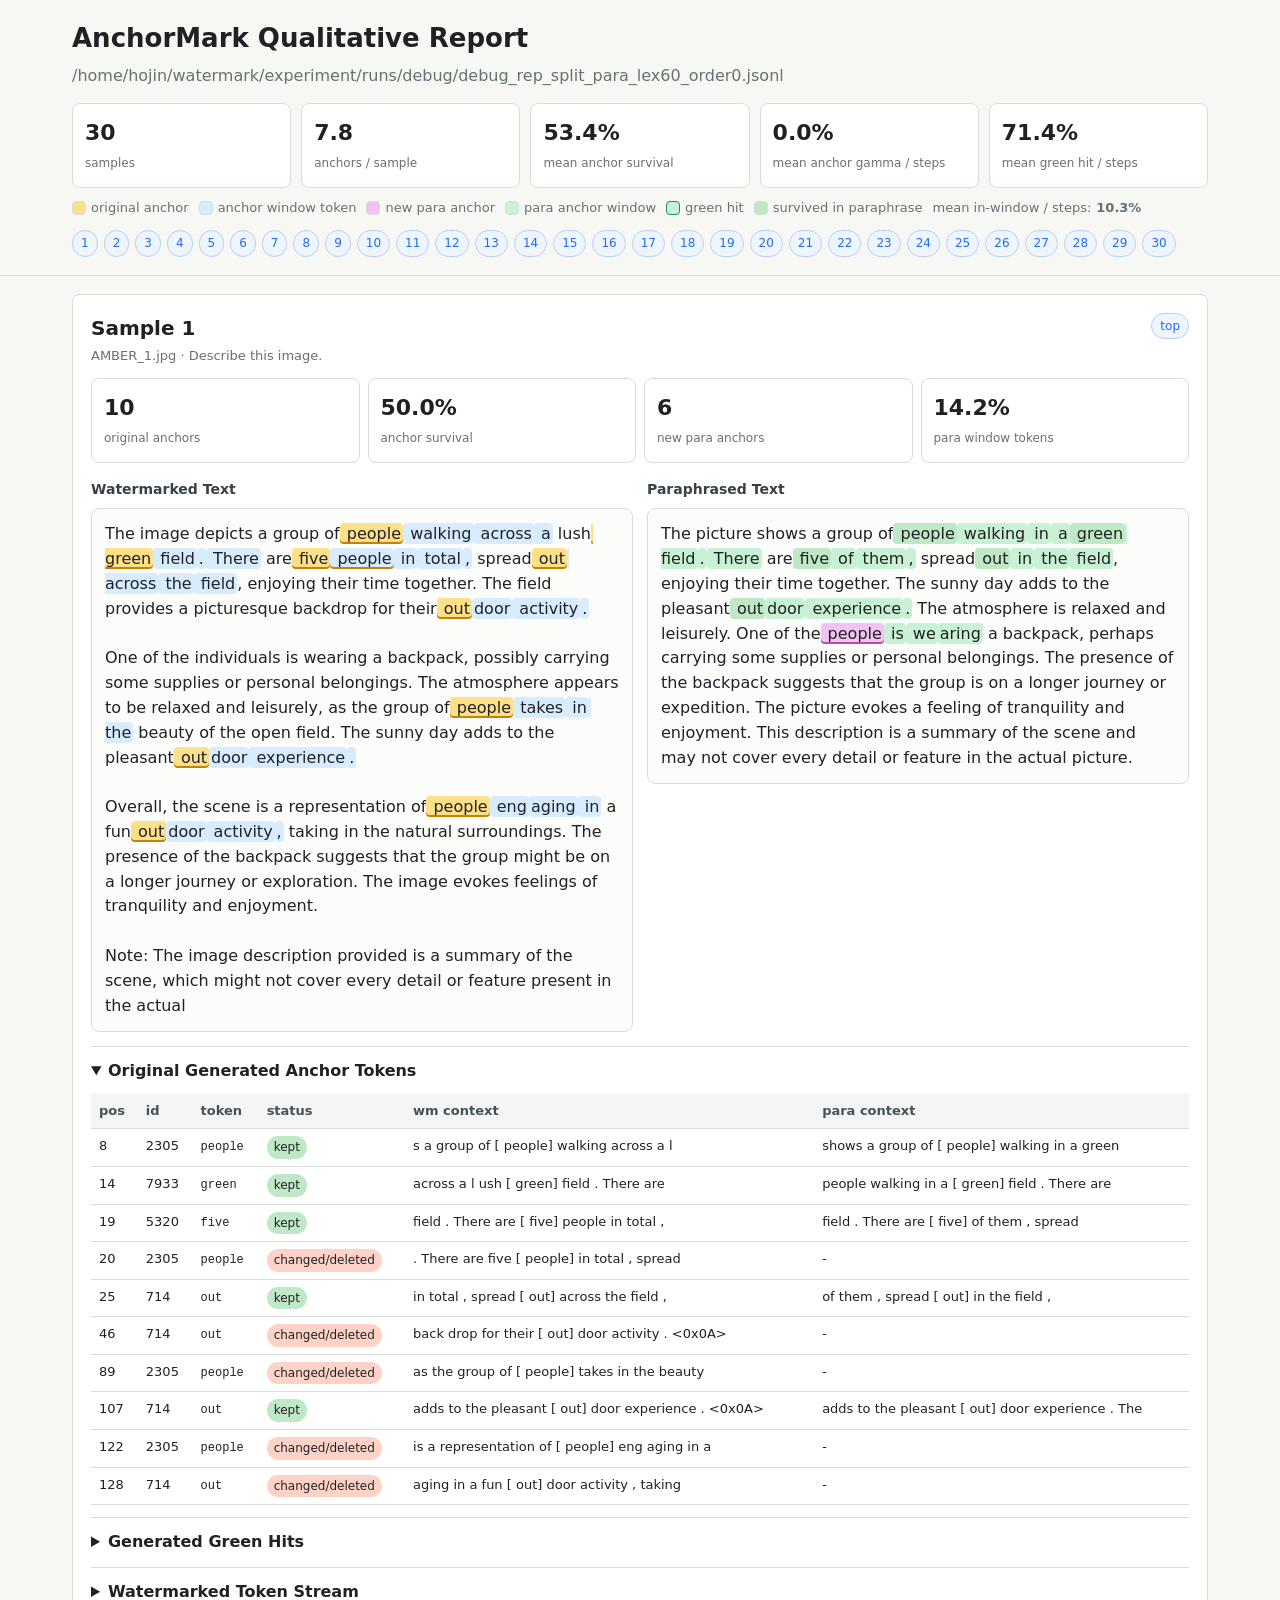
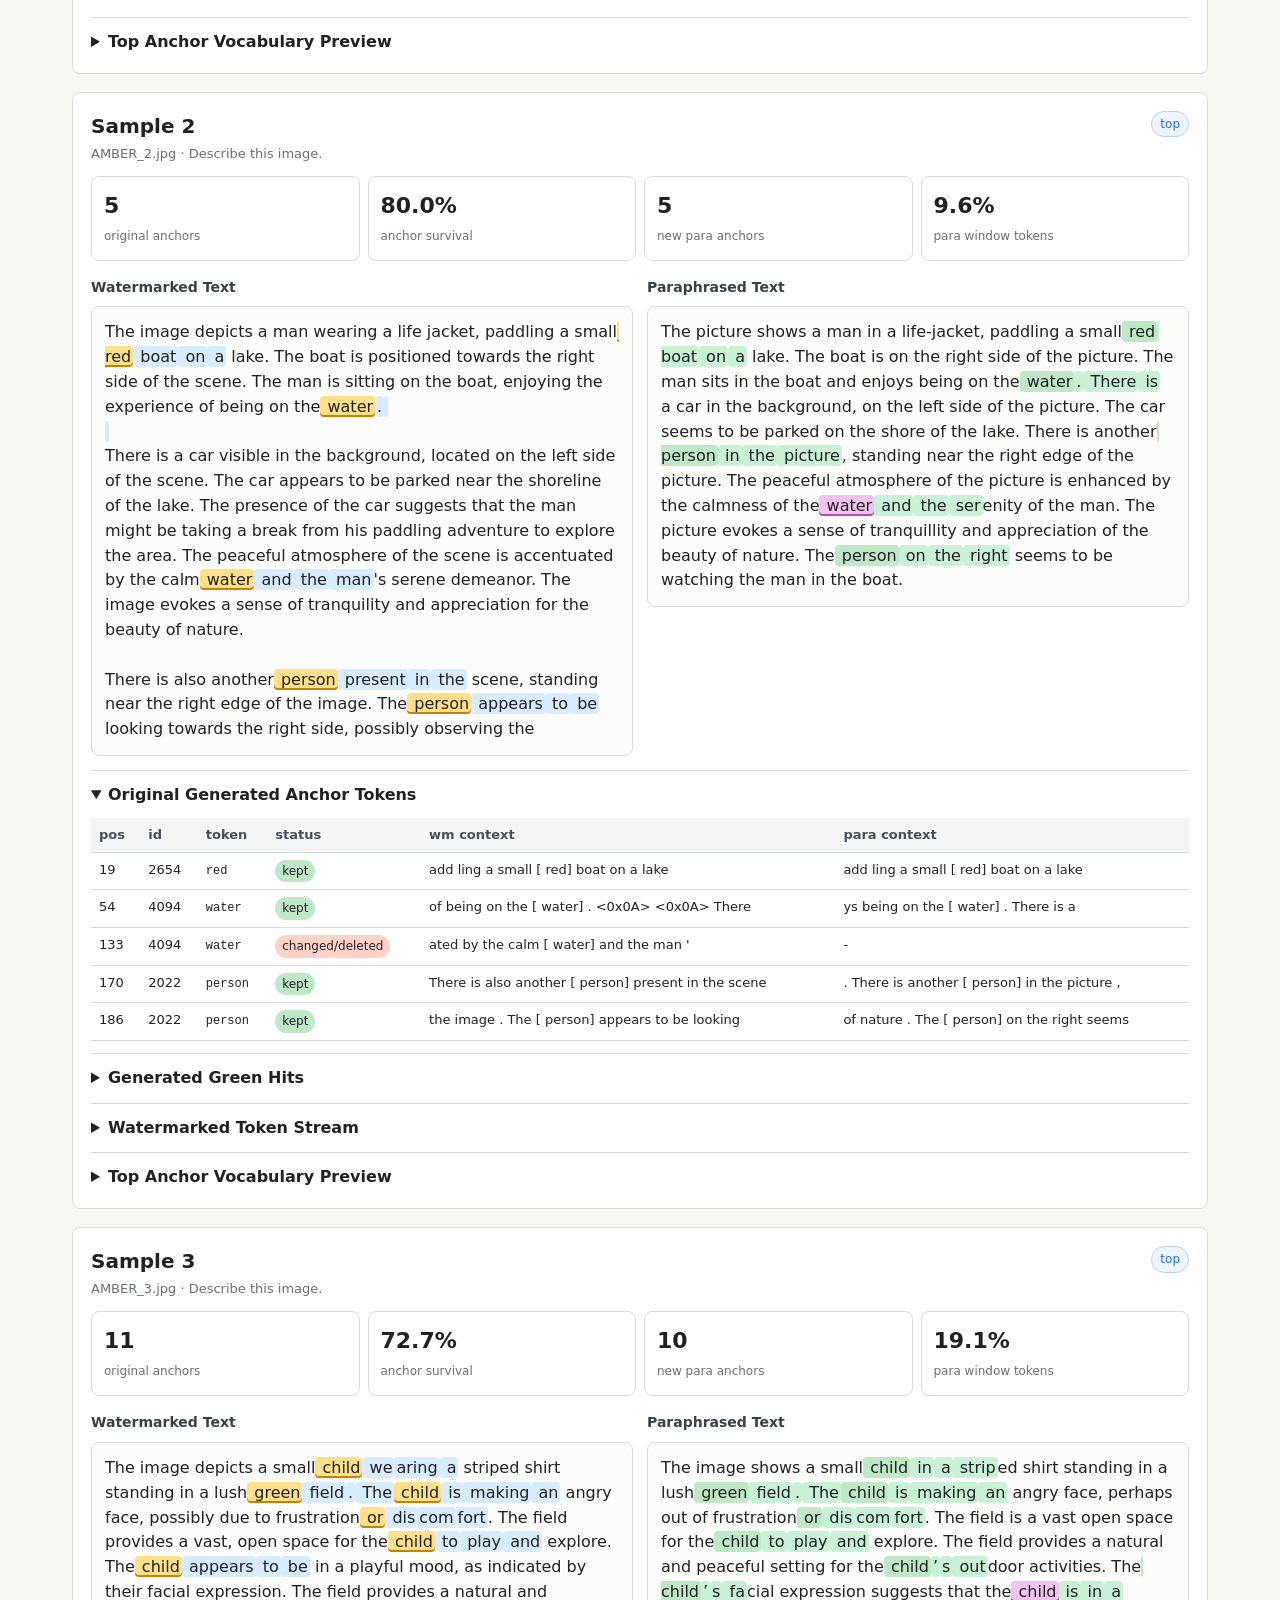
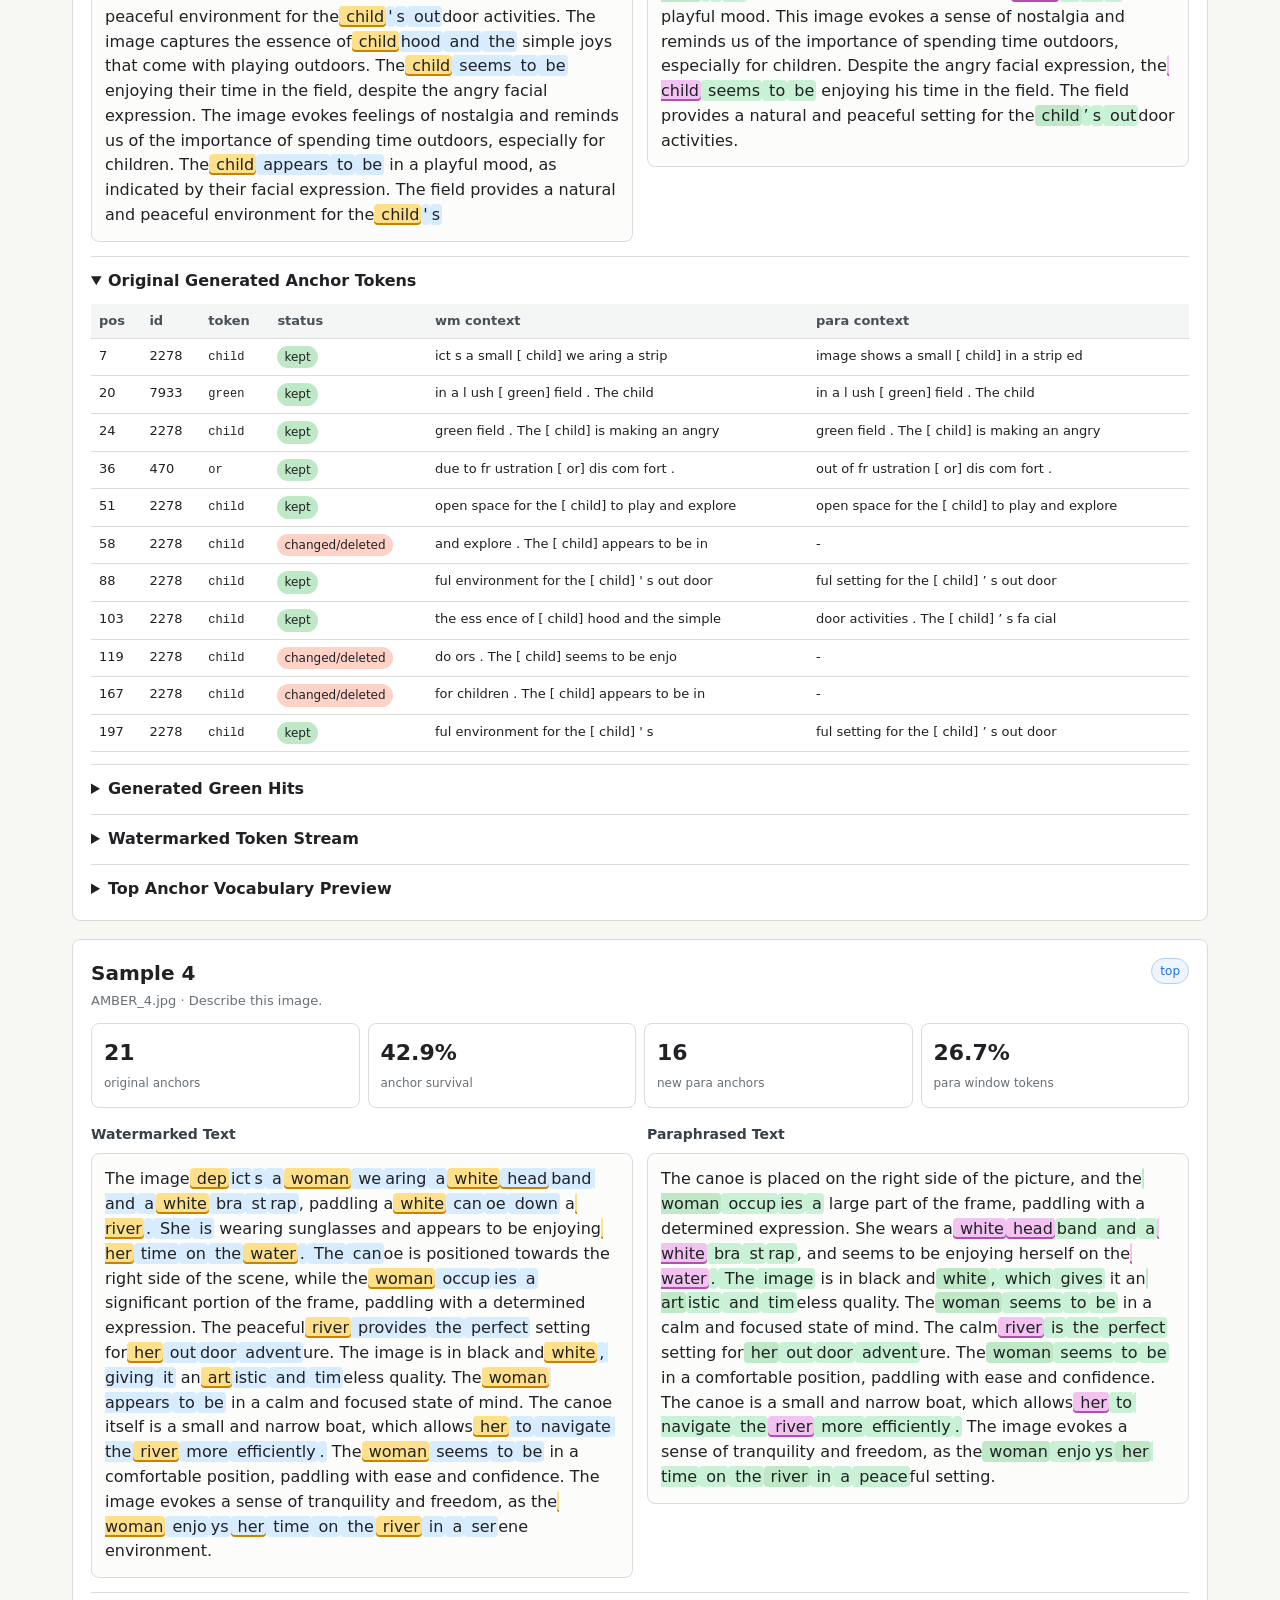
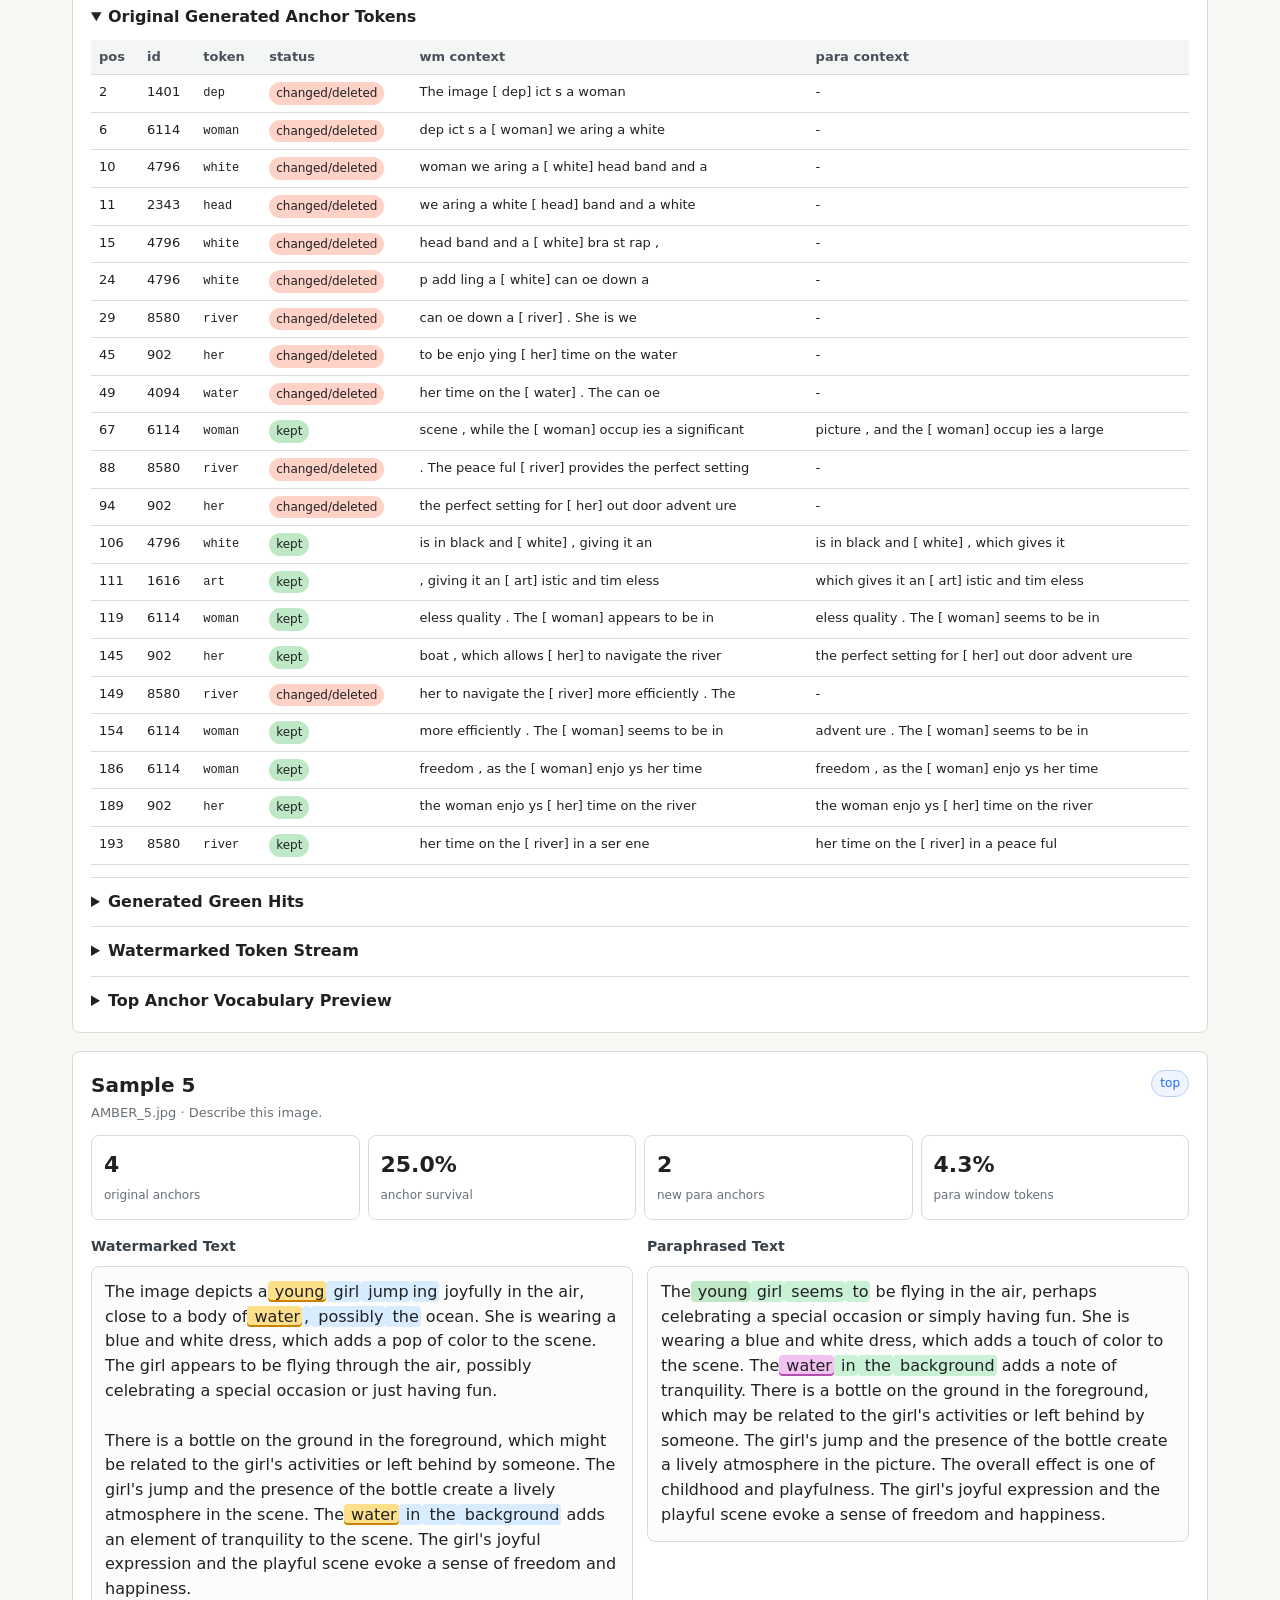
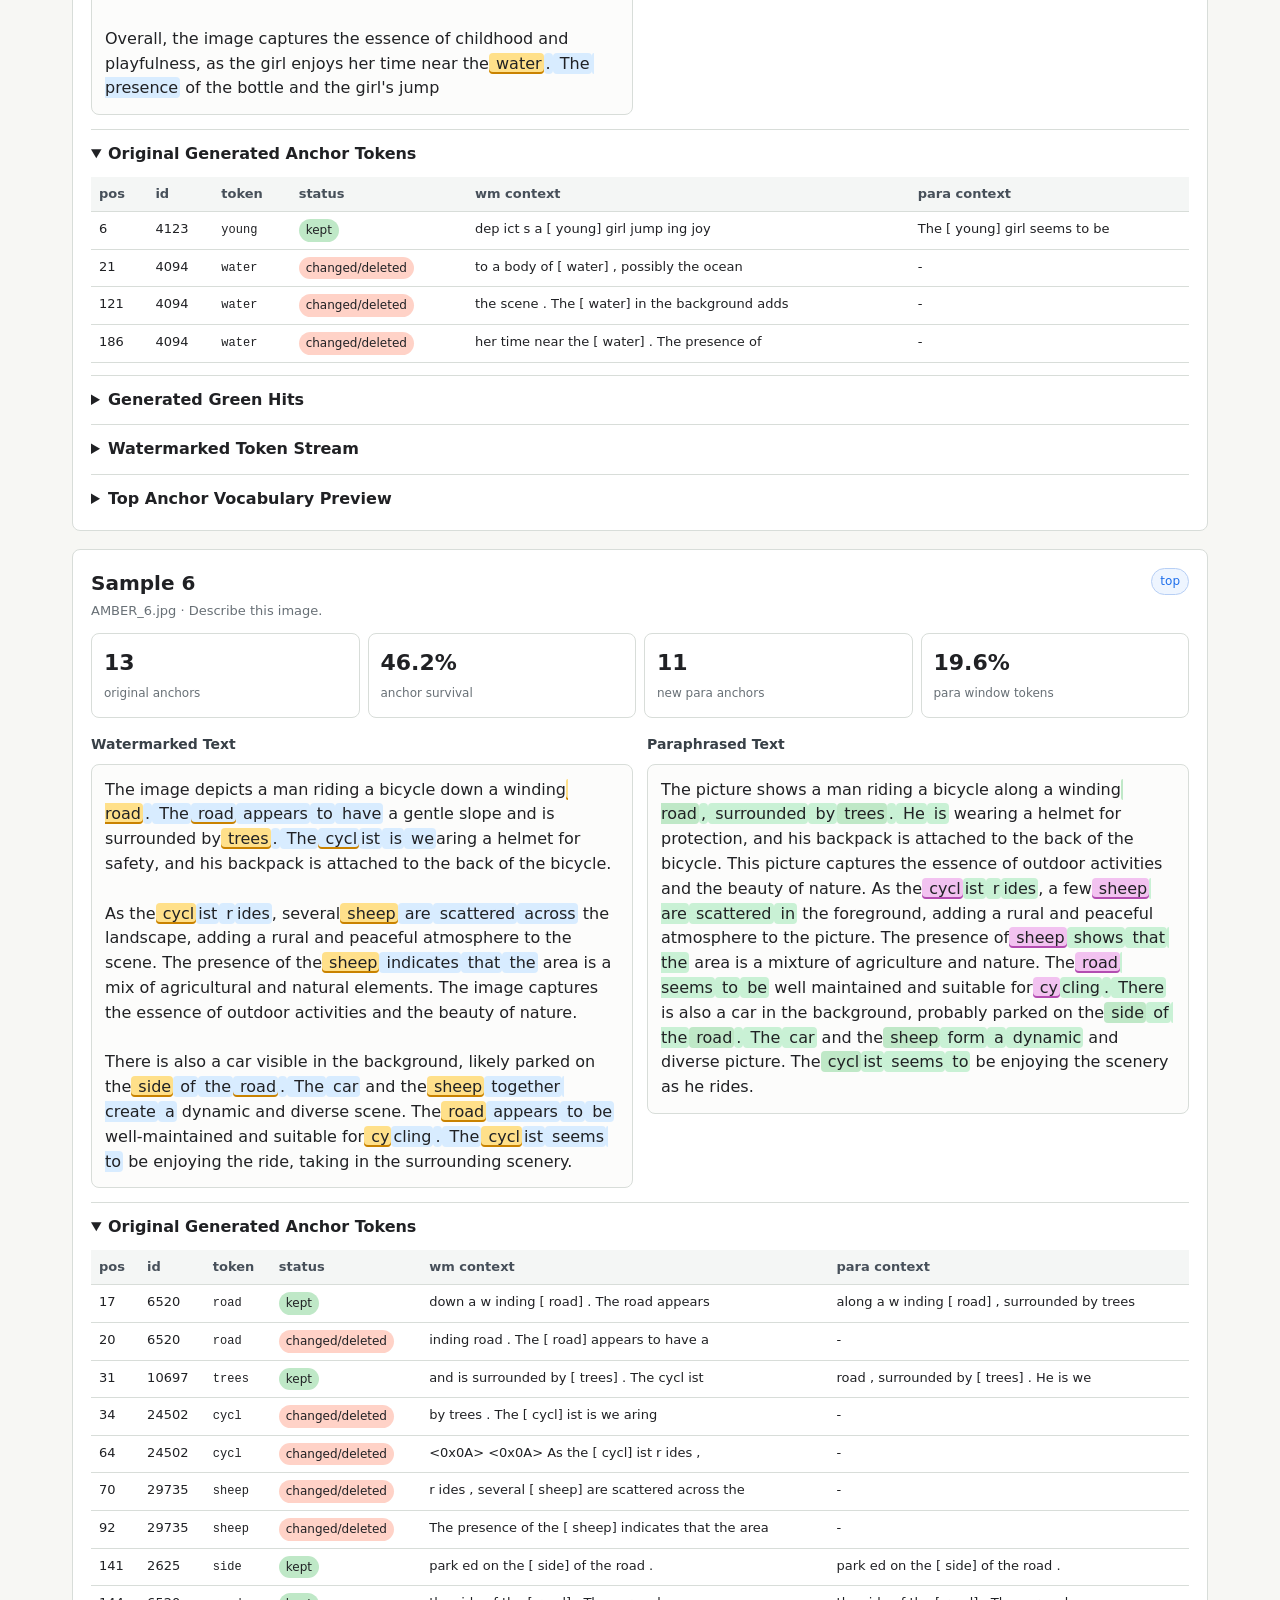
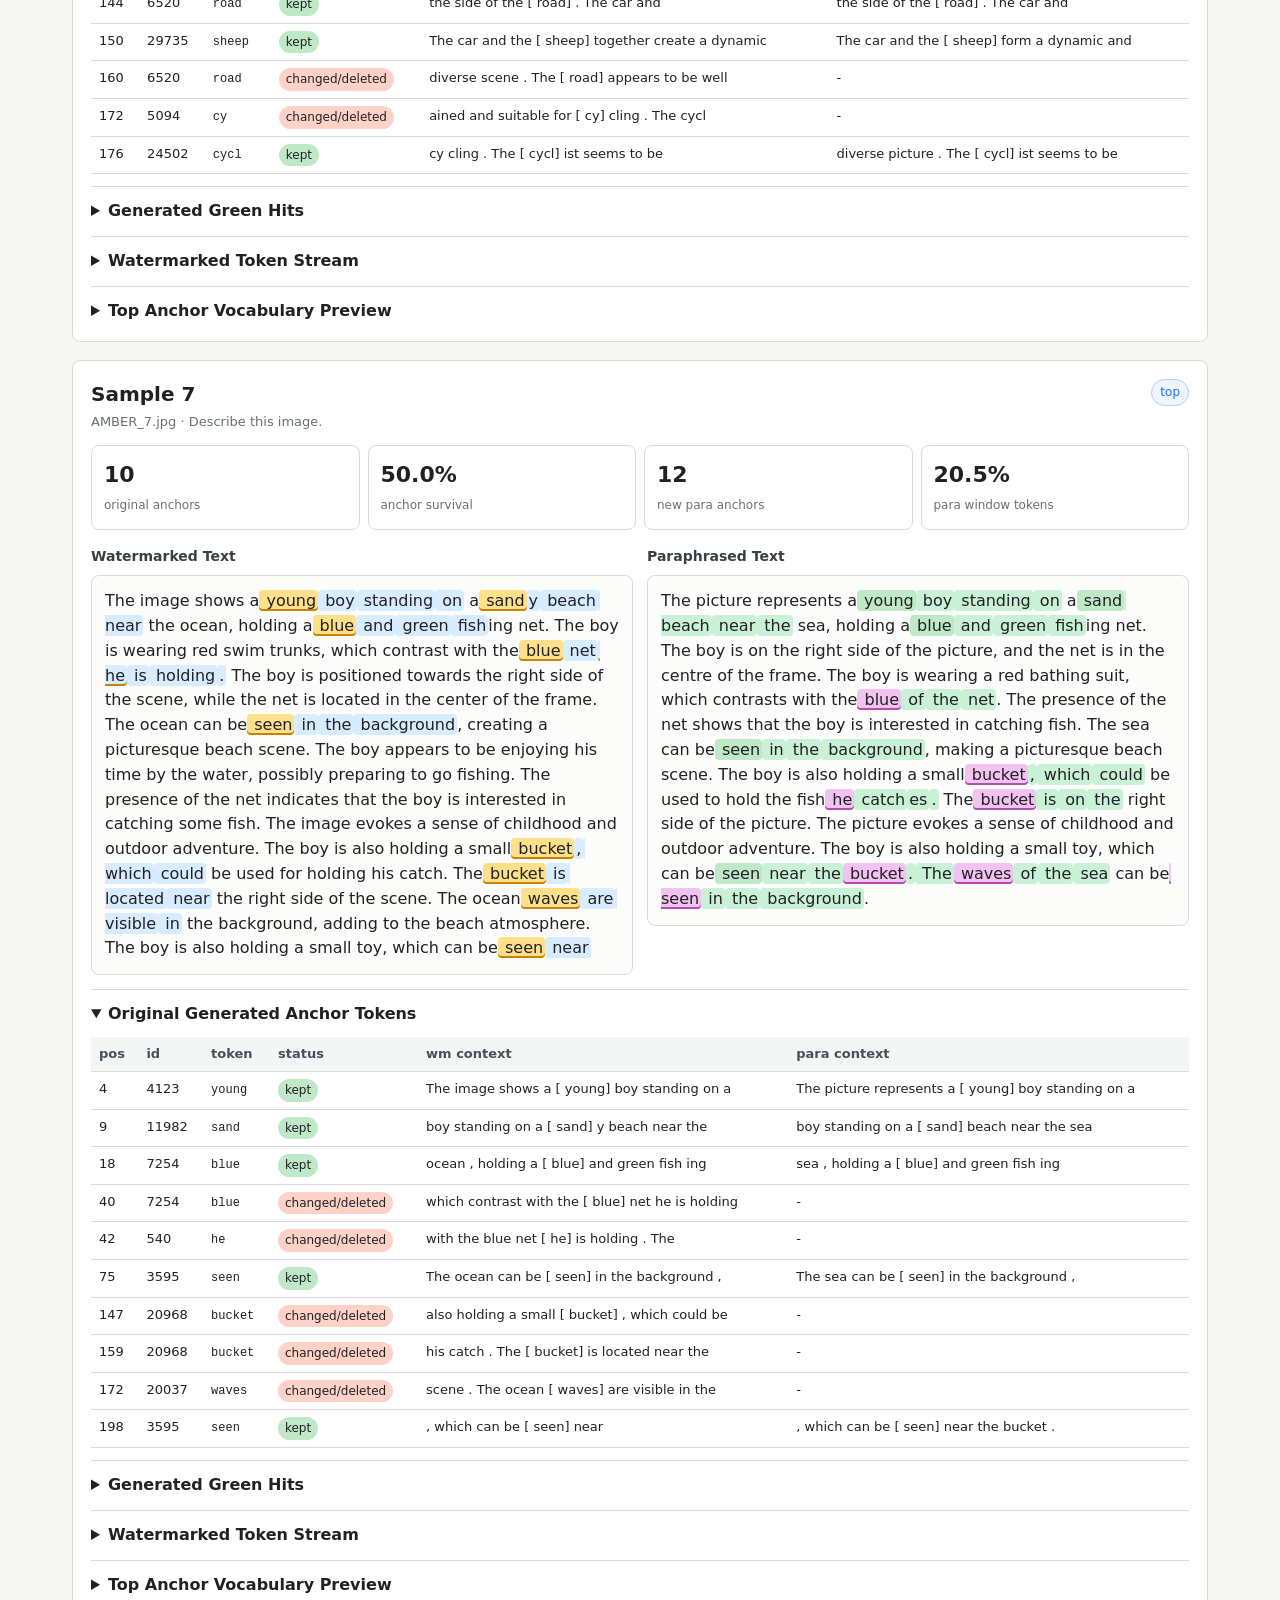
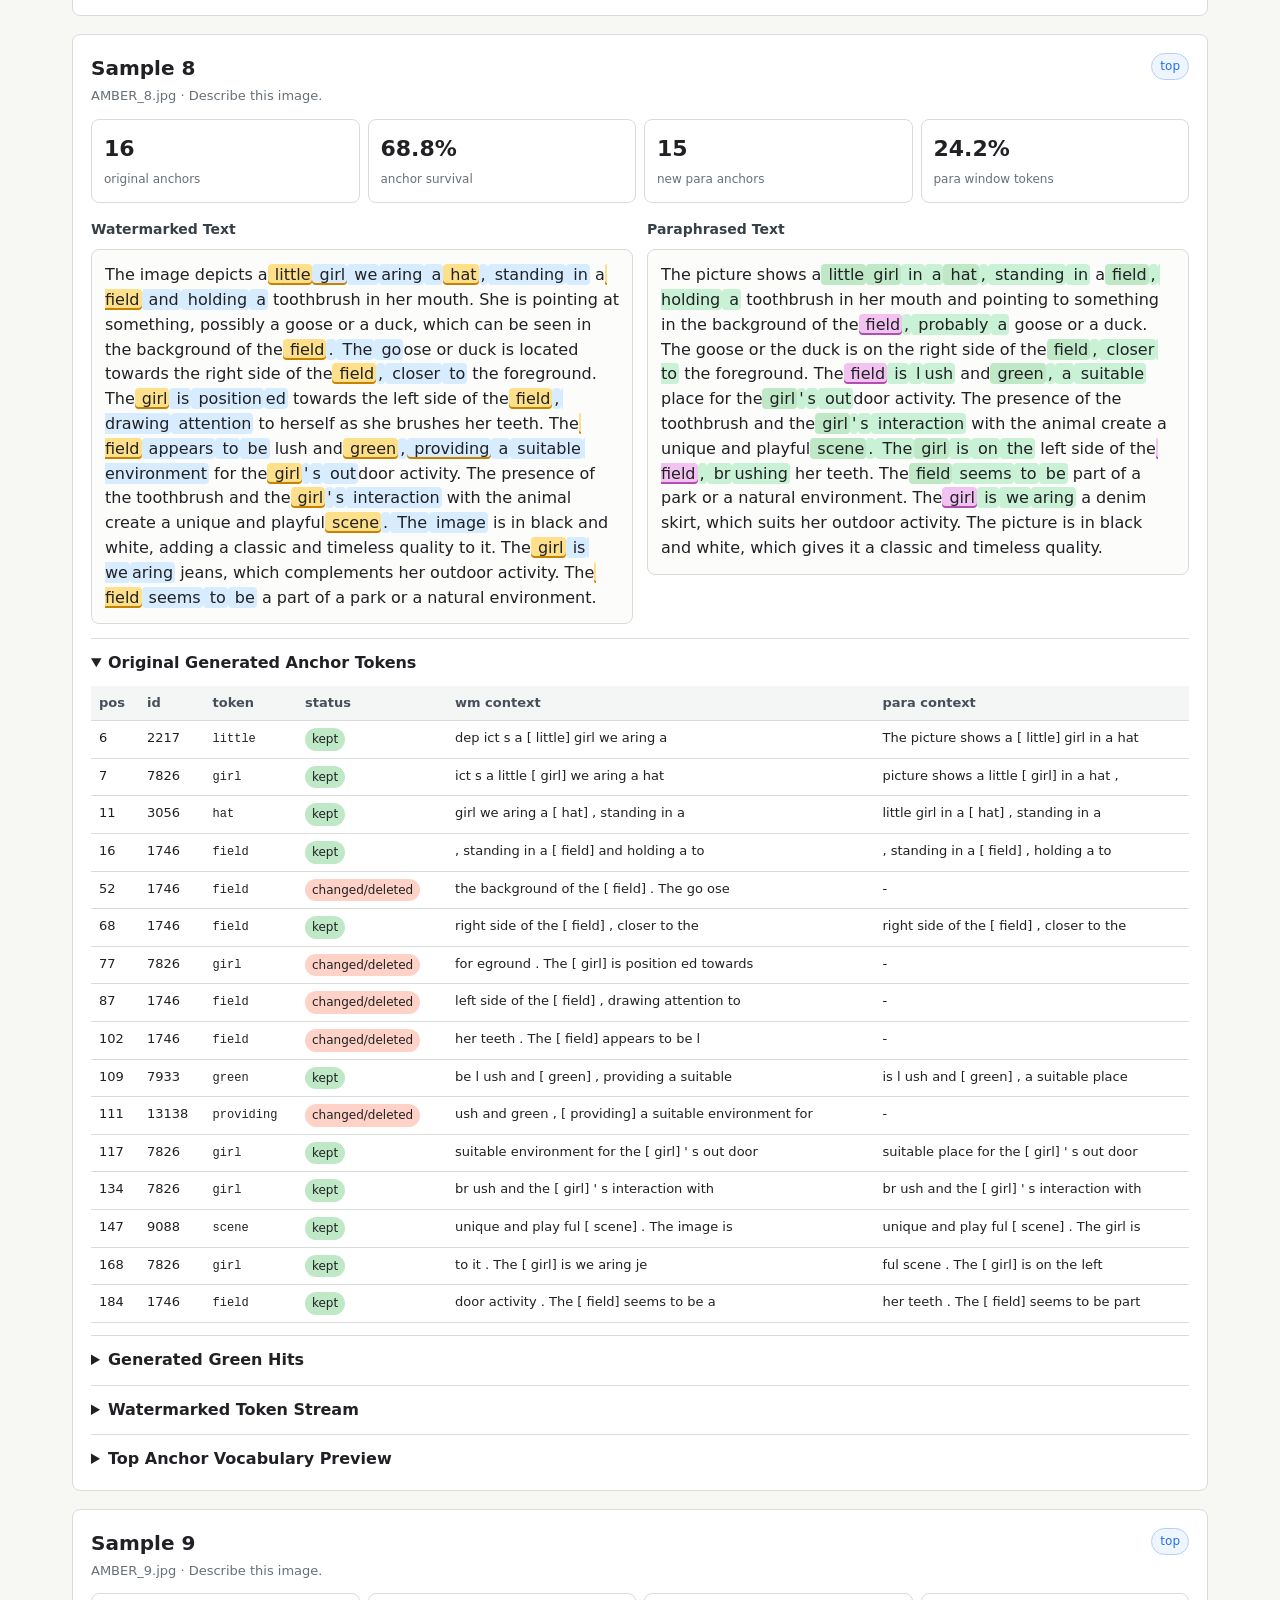
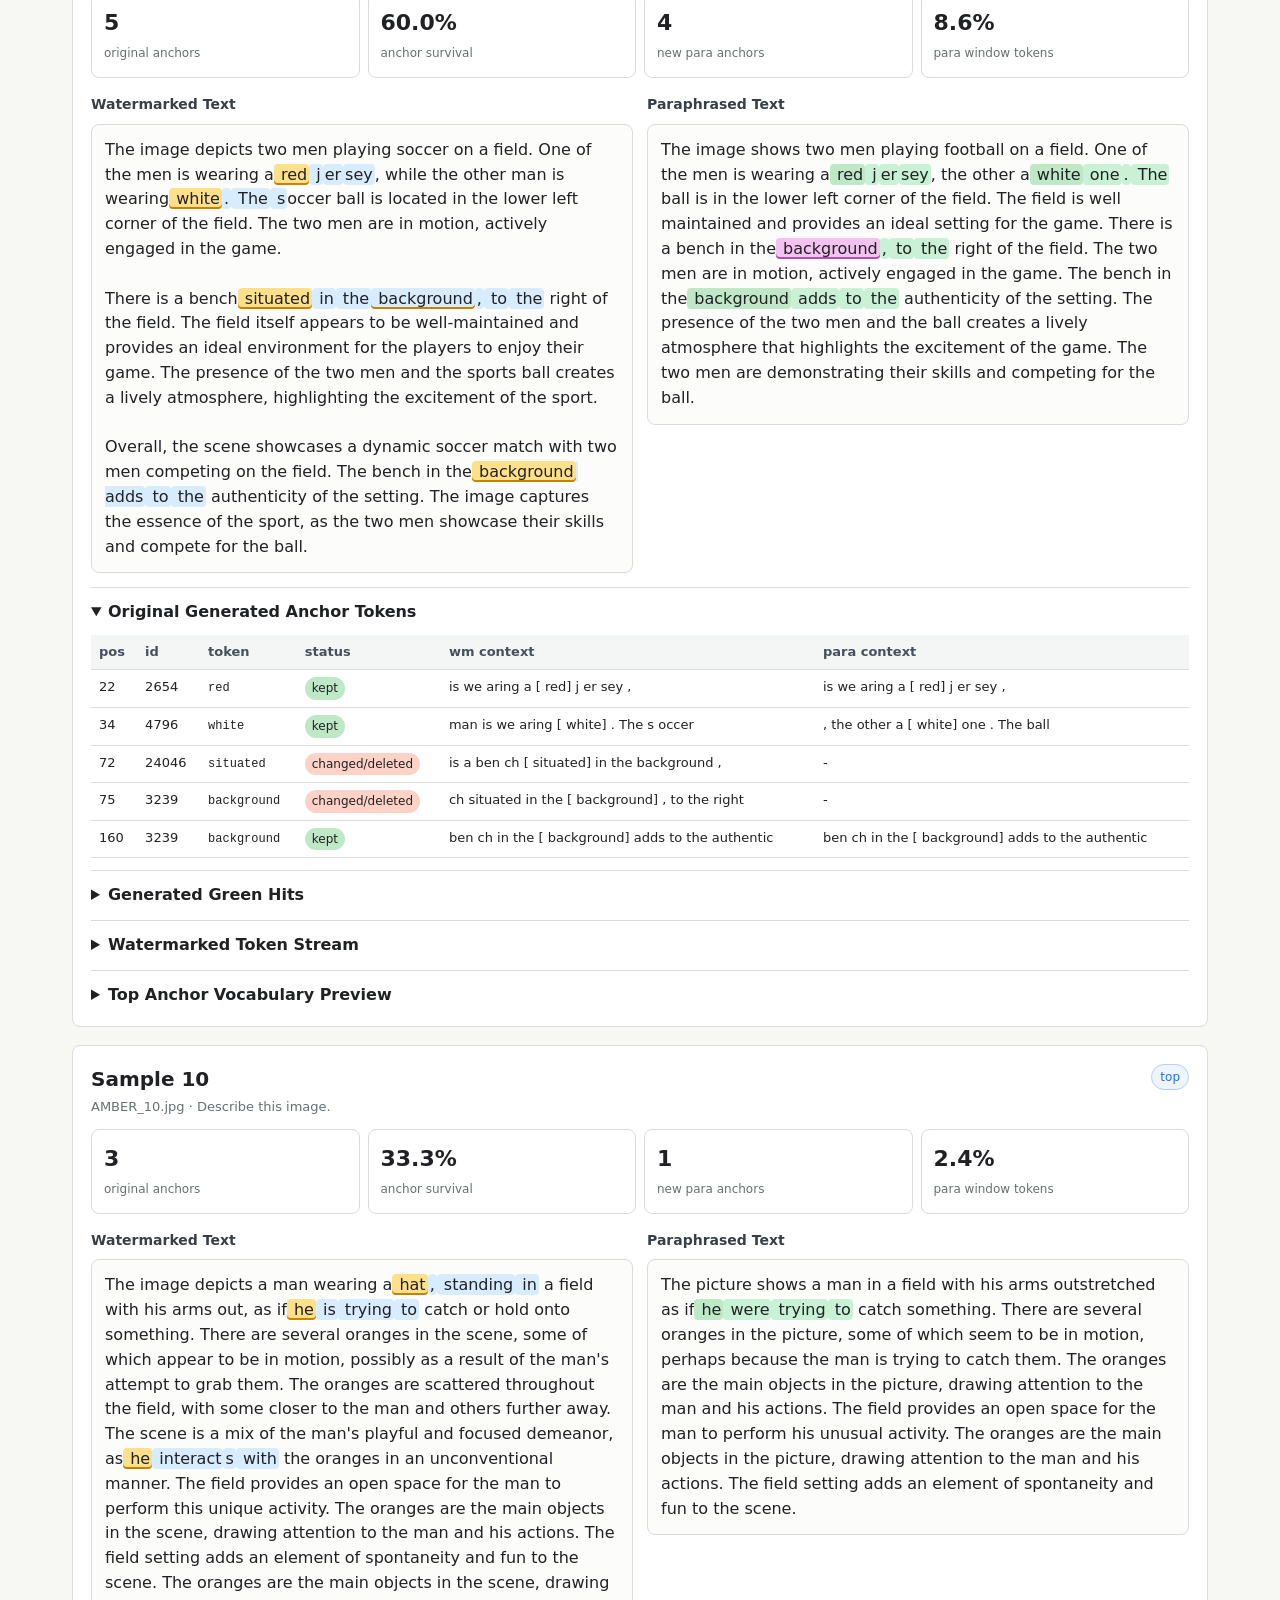
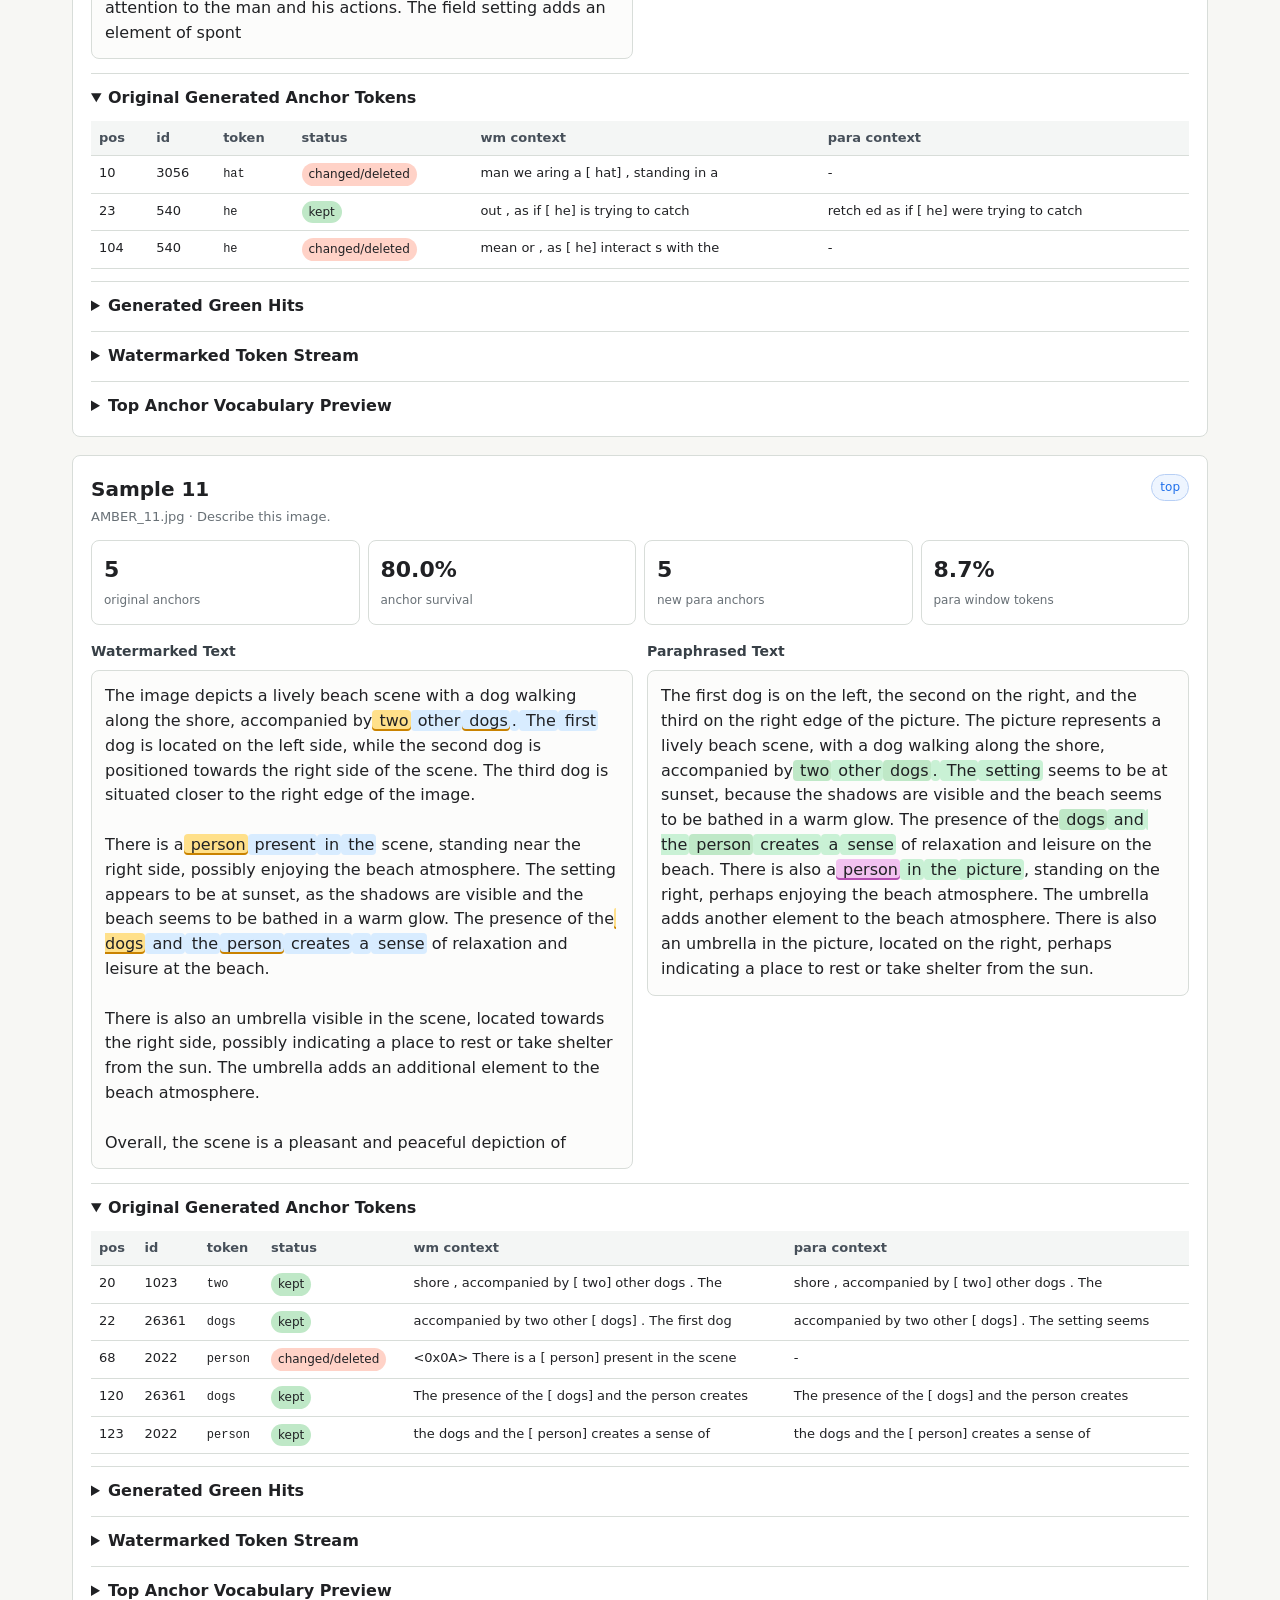
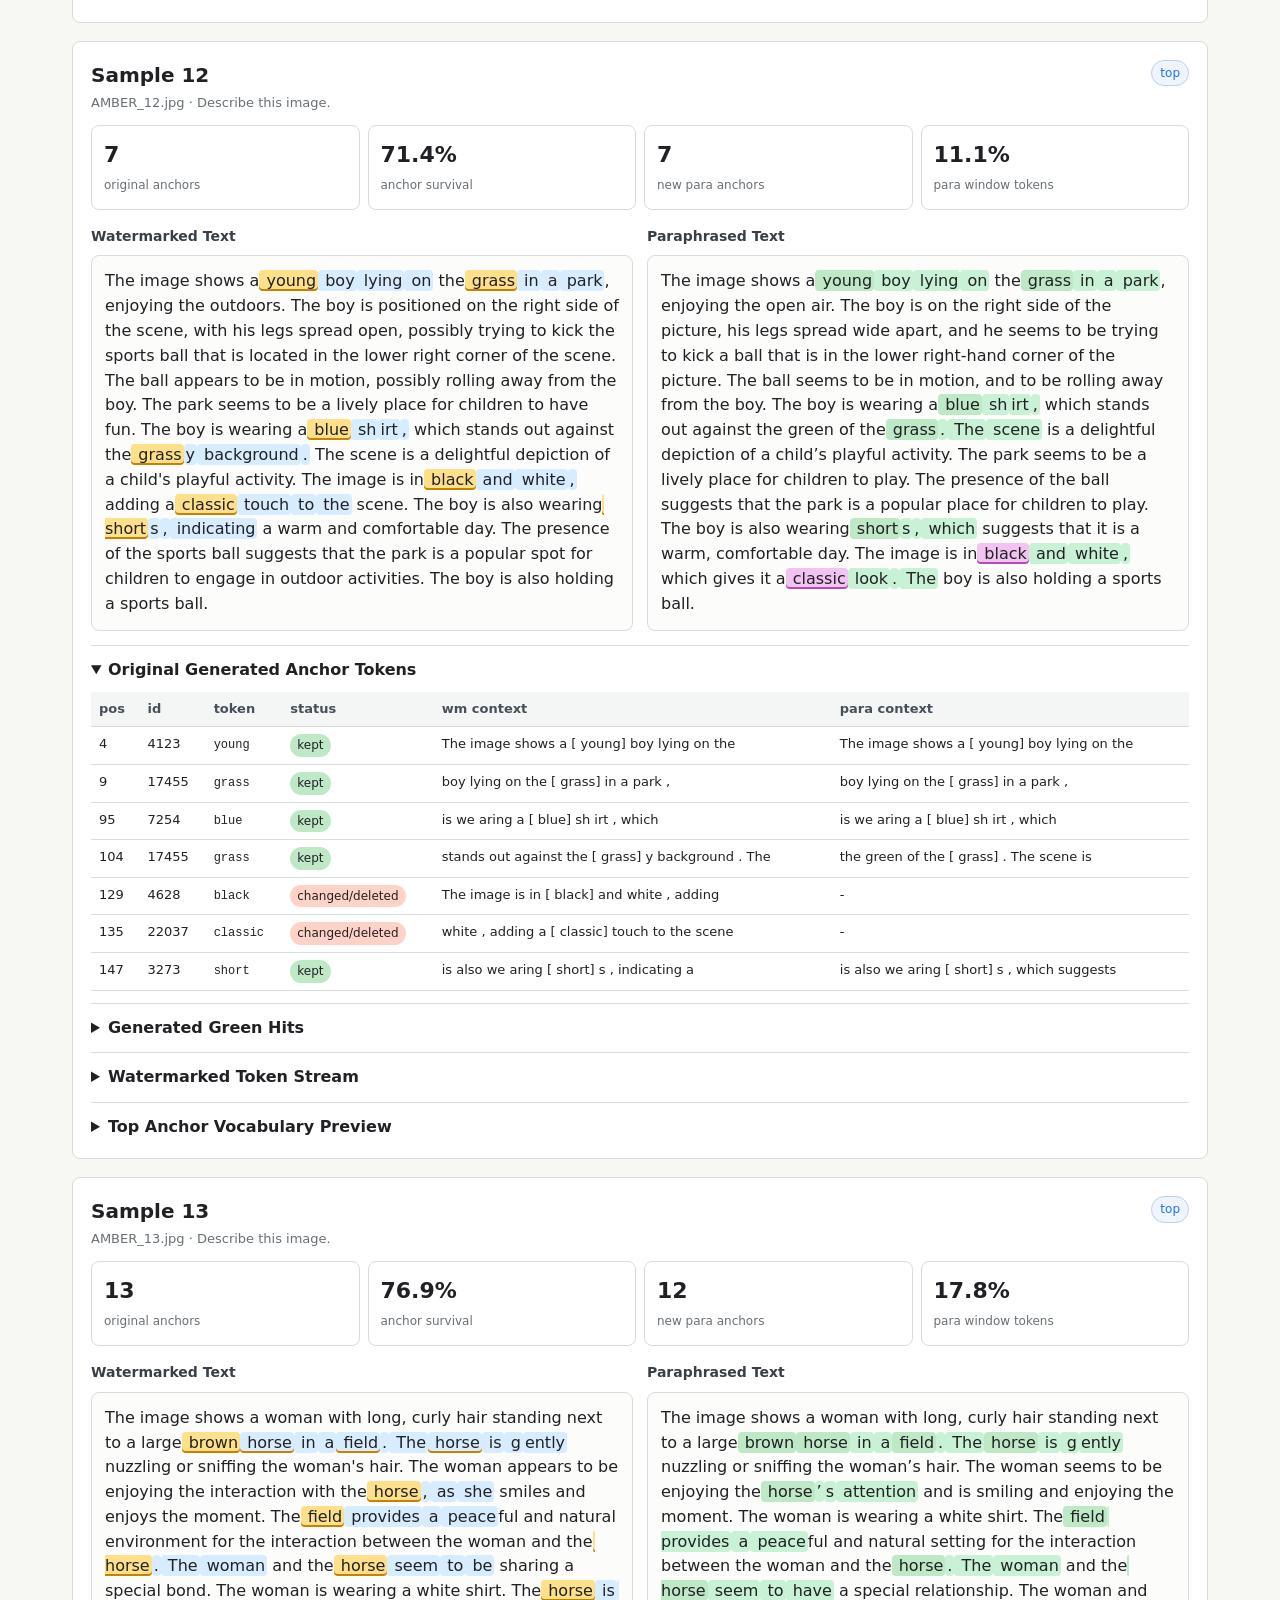
==== debug_rep_split_para_lex60_order0.html @ c444a488 "rep split 리포트 추가" ====
<!doctype html>
<html lang="en">
<head>
<meta charset="utf-8">
<meta name="viewport" content="width=device-width, initial-scale=1">
<title>AnchorMark Qualitative Report</title>
<style>
  :root {
    --bg: #f7f7f4;
    --paper: #ffffff;
    --ink: #202124;
    --muted: #687076;
    --line: #d8ddd9;
    --anchor: #ffe08a;
    --anchor-line: #c98200;
    --window: #d8ecff;
    --kept: #bfe8c7;
    --lost: #ffd2c7;
    --blue: #1f6feb;
    --green-hit: #c7f0df;
    --green-hit-line: #1f8f61;
    --para-anchor: #f2c2f0;
    --para-anchor-line: #b34db1;
    --para-window: #c9f1d5;
  }
  * { box-sizing: border-box; }
  body {
    margin: 0;
    background: var(--bg);
    color: var(--ink);
    font-family: ui-sans-serif, system-ui, -apple-system, BlinkMacSystemFont, "Segoe UI", sans-serif;
    line-height: 1.55;
  }
  header {
    position: sticky;
    top: 0;
    z-index: 10;
    background: rgba(247, 247, 244, 0.95);
    border-bottom: 1px solid var(--line);
    backdrop-filter: blur(10px);
  }
  .wrap { max-width: 1180px; margin: 0 auto; padding: 18px 22px; }
  h1 { font-size: 26px; margin: 0 0 6px; letter-spacing: 0; }
  h2 { font-size: 20px; margin: 0; letter-spacing: 0; }
  h3 { font-size: 14px; margin: 0 0 8px; color: #384047; letter-spacing: 0; }
  p { margin: 0; }
  .muted { color: var(--muted); }
  .summary {
    display: grid;
    grid-template-columns: repeat(5, minmax(0, 1fr));
    gap: 10px;
    margin-top: 14px;
  }
  .summary div, .mini-stats div {
    background: var(--paper);
    border: 1px solid var(--line);
    border-radius: 8px;
    padding: 12px;
  }
  .summary b, .mini-stats b { display: block; font-size: 22px; }
  .summary span, .mini-stats span { color: var(--muted); font-size: 12px; }
  nav { display: flex; gap: 6px; flex-wrap: wrap; margin-top: 12px; }
  nav a, .sample-head a {
    color: var(--blue);
    text-decoration: none;
    border: 1px solid #b7cff5;
    background: #eef5ff;
    border-radius: 999px;
    padding: 3px 8px;
    font-size: 12px;
  }
  main { max-width: 1180px; margin: 0 auto; padding: 18px 22px 60px; }
  .sample {
    background: var(--paper);
    border: 1px solid var(--line);
    border-radius: 8px;
    padding: 18px;
    margin: 0 0 18px;
  }
  .sample-head {
    display: flex;
    align-items: start;
    justify-content: space-between;
    gap: 16px;
    margin-bottom: 12px;
  }
  .sample-head p { color: var(--muted); font-size: 13px; margin-top: 2px; }
  .mini-stats {
    display: grid;
    grid-template-columns: repeat(4, minmax(0, 1fr));
    gap: 8px;
    margin-bottom: 16px;
  }
  .columns {
    display: grid;
    grid-template-columns: 1fr 1fr;
    gap: 14px;
    margin-bottom: 14px;
  }
  .text-block {
    min-height: 130px;
    border: 1px solid var(--line);
    border-radius: 8px;
    padding: 13px;
    background: #fcfcfb;
  }
  .anchor {
    background: var(--anchor);
    box-shadow: inset 0 -2px 0 var(--anchor-line);
    border-radius: 4px;
    padding: 1px 2px;
  }
  .window-span {
    background: var(--window);
    border-radius: 4px;
    padding: 1px 2px;
  }
  .kept-anchor {
    background: var(--kept);
    border-radius: 4px;
    padding: 1px 2px;
  }
  .para-anchor {
    background: var(--para-anchor);
    box-shadow: inset 0 -2px 0 var(--para-anchor-line);
    border-radius: 4px;
    padding: 1px 2px;
  }
  .para-window {
    background: var(--para-window);
    border-radius: 4px;
    padding: 1px 2px;
  }
  .green-hit {
    outline: 2px solid var(--green-hit-line);
    outline-offset: 1px;
    border-radius: 4px;
  }
  details {
    border-top: 1px solid var(--line);
    padding-top: 12px;
    margin-top: 12px;
  }
  summary { cursor: pointer; font-weight: 700; }
  table {
    width: 100%;
    border-collapse: collapse;
    margin-top: 10px;
    font-size: 13px;
  }
  th, td {
    border-bottom: 1px solid var(--line);
    padding: 7px 8px;
    vertical-align: top;
    text-align: left;
  }
  th { color: #47505a; background: #f4f6f5; }
  code {
    font-family: ui-monospace, SFMono-Regular, Menlo, Consolas, monospace;
    font-size: 12px;
  }
  .status {
    display: inline-block;
    border-radius: 999px;
    padding: 2px 7px;
    font-size: 12px;
    white-space: nowrap;
  }
  .status.kept { background: var(--kept); }
  .status.lost { background: var(--lost); }
  .status.semantic { background: var(--green-hit); }
  .status.kgw { background: #edf0f2; }
  .token-stream, .vocab-stream {
    display: flex;
    gap: 5px;
    flex-wrap: wrap;
    margin-top: 10px;
  }
  .tok, .vocab-chip {
    border: 1px solid var(--line);
    background: #fafafa;
    border-radius: 6px;
    padding: 3px 6px;
    font-family: ui-monospace, SFMono-Regular, Menlo, Consolas, monospace;
    font-size: 12px;
  }
  .tok b { color: var(--muted); margin-right: 4px; font-weight: 500; }
  .tok.window { background: var(--window); }
  .tok.green-hit { border-color: var(--green-hit-line); box-shadow: inset 0 -3px 0 var(--green-hit-line); }
  .tok.anchor { background: var(--anchor); border-color: var(--anchor-line); }
  .tok.anchor.survived { box-shadow: inset 0 -3px 0 #5ea86b; }
  .tok.anchor.lost { box-shadow: inset 0 -3px 0 #d45b45; }
  .legend {
    display: flex;
    gap: 10px;
    flex-wrap: wrap;
    margin-top: 10px;
    color: var(--muted);
    font-size: 13px;
  }
  .legend span { display: inline-flex; align-items: center; gap: 5px; }
  .swatch { width: 14px; height: 14px; border-radius: 4px; border: 1px solid var(--line); }
  @media (max-width: 860px) {
    .summary, .mini-stats, .columns { grid-template-columns: 1fr; }
    .sample-head { flex-direction: column; }
  }
</style>
</head>
<body>
<header id="top">
  <div class="wrap">
    <h1>AnchorMark Qualitative Report</h1>
    <p class="muted">/home/hojin/watermark/experiment/runs/debug/debug_rep_split_para_lex60_order0.jsonl</p>
    <div class="summary">
      <div><b>30</b><span>samples</span></div>
      <div><b>7.8</b><span>anchors / sample</span></div>
      <div><b>53.4%</b><span>mean anchor survival</span></div>
      <div><b>0.0%</b><span>mean anchor gamma / steps</span></div>
      <div><b>71.4%</b><span>mean green hit / steps</span></div>
    </div>
    <div class="legend">
      <span><i class="swatch" style="background: var(--anchor)"></i>original anchor</span>
      <span><i class="swatch" style="background: var(--window)"></i>anchor window token</span>
      <span><i class="swatch" style="background: var(--para-anchor)"></i>new para anchor</span>
      <span><i class="swatch" style="background: var(--para-window)"></i>para anchor window</span>
      <span><i class="swatch" style="background: var(--green-hit); border-color: var(--green-hit-line)"></i>green hit</span>
      <span><i class="swatch" style="background: var(--kept)"></i>survived in paraphrase</span>
      <span>mean in-window / steps: <b>10.3%</b></span>
    </div>
    <nav><a href="#sample-1">1</a>
<a href="#sample-2">2</a>
<a href="#sample-3">3</a>
<a href="#sample-4">4</a>
<a href="#sample-5">5</a>
<a href="#sample-6">6</a>
<a href="#sample-7">7</a>
<a href="#sample-8">8</a>
<a href="#sample-9">9</a>
<a href="#sample-10">10</a>
<a href="#sample-11">11</a>
<a href="#sample-12">12</a>
<a href="#sample-13">13</a>
<a href="#sample-14">14</a>
<a href="#sample-15">15</a>
<a href="#sample-16">16</a>
<a href="#sample-17">17</a>
<a href="#sample-18">18</a>
<a href="#sample-19">19</a>
<a href="#sample-20">20</a>
<a href="#sample-21">21</a>
<a href="#sample-22">22</a>
<a href="#sample-23">23</a>
<a href="#sample-24">24</a>
<a href="#sample-25">25</a>
<a href="#sample-26">26</a>
<a href="#sample-27">27</a>
<a href="#sample-28">28</a>
<a href="#sample-29">29</a>
<a href="#sample-30">30</a></nav>
  </div>
</header>
<main>

            <section class="sample" id="sample-1">
              <div class="sample-head">
                <div>
                  <h2>Sample 1</h2>
                  <p>AMBER_1.jpg · Describe this image.</p>
                </div>
                <a href="#top">top</a>
              </div>
              
        <div class="mini-stats">
          <div><b>10</b><span>original anchors</span></div>
          <div><b>50.0%</b><span>anchor survival</span></div>
          <div><b>6</b><span>new para anchors</span></div>
          <div><b>14.2%</b><span>para window tokens</span></div>
        </div>
        

              <div class="columns">
                <div>
                  <h3>Watermarked Text</h3>
                  <p class="text-block">The image depicts a group of<span class="anchor"> people</span><span class="window-span"> walking</span><span class="window-span"> across</span><span class="window-span"> a</span> lush<span class="anchor"> green</span><span class="window-span"> field</span><span class="window-span">.</span><span class="window-span"> There</span> are<span class="anchor"> five</span><span class="anchor window-span"> people</span><span class="window-span"> in</span><span class="window-span"> total</span><span class="window-span">,</span> spread<span class="anchor"> out</span><span class="window-span"> across</span><span class="window-span"> the</span><span class="window-span"> field</span>, enjoying their time together. The field provides a picturesque backdrop for their<span class="anchor"> out</span><span class="window-span">door</span><span class="window-span"> activity</span><span class="window-span">.</span><br><br>One of the individuals is wearing a backpack, possibly carrying some supplies or personal belongings. The atmosphere appears to be relaxed and leisurely, as the group of<span class="anchor"> people</span><span class="window-span"> takes</span><span class="window-span"> in</span><span class="window-span"> the</span> beauty of the open field. The sunny day adds to the pleasant<span class="anchor"> out</span><span class="window-span">door</span><span class="window-span"> experience</span><span class="window-span">.</span><br><br>Overall, the scene is a representation of<span class="anchor"> people</span><span class="window-span"> eng</span><span class="window-span">aging</span><span class="window-span"> in</span> a fun<span class="anchor"> out</span><span class="window-span">door</span><span class="window-span"> activity</span><span class="window-span">,</span> taking in the natural surroundings. The presence of the backpack suggests that the group might be on a longer journey or exploration. The image evokes feelings of tranquility and enjoyment.<br><br>Note: The image description provided is a summary of the scene, which might not cover every detail or feature present in the actual</p>
                </div>
                <div>
                  <h3>Paraphrased Text</h3>
                  <p class="text-block">The picture shows a group of<span class="kept-anchor"> people</span><span class="para-window"> walking</span><span class="para-window"> in</span><span class="para-window"> a</span><span class="kept-anchor"> green</span><span class="para-window"> field</span><span class="para-window">.</span><span class="para-window"> There</span> are<span class="kept-anchor"> five</span><span class="para-window"> of</span><span class="para-window"> them</span><span class="para-window">,</span> spread<span class="kept-anchor"> out</span><span class="para-window"> in</span><span class="para-window"> the</span><span class="para-window"> field</span>, enjoying their time together. The sunny day adds to the pleasant<span class="kept-anchor"> out</span><span class="para-window">door</span><span class="para-window"> experience</span><span class="para-window">.</span> The atmosphere is relaxed and leisurely. One of the<span class="para-anchor"> people</span><span class="para-window"> is</span><span class="para-window"> we</span><span class="para-window">aring</span> a backpack, perhaps carrying some supplies or personal belongings. The presence of the backpack suggests that the group is on a longer journey or expedition. The picture evokes a feeling of tranquility and enjoyment. This description is a summary of the scene and may not cover every detail or feature in the actual picture.</p>
                </div>
              </div>

              <details open>
                <summary>Original Generated Anchor Tokens</summary>
                <table>
                  <thead>
                    <tr>
                      <th>pos</th><th>id</th><th>token</th><th>status</th>
                      <th>wm context</th><th>para context</th>
                    </tr>
                  </thead>
                  <tbody><tr><td>8</td><td>2305</td><td><code>people</code></td><td><span class="status kept">kept</span></td><td>s  a  group  of [ people]  walking  across  a  l</td><td> shows  a  group  of [ people]  walking  in  a  green</td></tr>
<tr><td>14</td><td>7933</td><td><code>green</code></td><td><span class="status kept">kept</span></td><td> across  a  l ush [ green]  field .  There  are</td><td> people  walking  in  a [ green]  field .  There  are</td></tr>
<tr><td>19</td><td>5320</td><td><code>five</code></td><td><span class="status kept">kept</span></td><td> field .  There  are [ five]  people  in  total ,</td><td> field .  There  are [ five]  of  them ,  spread</td></tr>
<tr><td>20</td><td>2305</td><td><code>people</code></td><td><span class="status lost">changed/deleted</span></td><td>.  There  are  five [ people]  in  total ,  spread</td><td>-</td></tr>
<tr><td>25</td><td>714</td><td><code>out</code></td><td><span class="status kept">kept</span></td><td> in  total ,  spread [ out]  across  the  field ,</td><td> of  them ,  spread [ out]  in  the  field ,</td></tr>
<tr><td>46</td><td>714</td><td><code>out</code></td><td><span class="status lost">changed/deleted</span></td><td> back drop  for  their [ out] door  activity . &lt;0x0A&gt;</td><td>-</td></tr>
<tr><td>89</td><td>2305</td><td><code>people</code></td><td><span class="status lost">changed/deleted</span></td><td> as  the  group  of [ people]  takes  in  the  beauty</td><td>-</td></tr>
<tr><td>107</td><td>714</td><td><code>out</code></td><td><span class="status kept">kept</span></td><td> adds  to  the  pleasant [ out] door  experience . &lt;0x0A&gt;</td><td> adds  to  the  pleasant [ out] door  experience .  The</td></tr>
<tr><td>122</td><td>2305</td><td><code>people</code></td><td><span class="status lost">changed/deleted</span></td><td> is  a  representation  of [ people]  eng aging  in  a</td><td>-</td></tr>
<tr><td>128</td><td>714</td><td><code>out</code></td><td><span class="status lost">changed/deleted</span></td><td>aging  in  a  fun [ out] door  activity ,  taking</td><td>-</td></tr></tbody>
                </table>
              </details>

              <details>
                <summary>Generated Green Hits</summary>
                <table>
                  <thead>
                    <tr>
                      <th>pos</th><th>id</th><th>token</th><th>split</th>
                      <th>gamma</th><th>entropy</th><th>wm context</th>
                    </tr>
                  </thead>
                  <tbody><tr><td>0</td><td>450</td><td><code>The</code></td><td><span class="status kgw">kgw</span></td><td>base_gamma</td><td>0.067</td><td>[ The]  image  dep ict s</td></tr>
<tr><td>1</td><td>1967</td><td><code>image</code></td><td><span class="status kgw">kgw</span></td><td>base_gamma</td><td>0.027</td><td> The [ image]  dep ict s  a</td></tr>
<tr><td>2</td><td>1401</td><td><code>dep</code></td><td><span class="status kgw">kgw</span></td><td>base_gamma</td><td>0.171</td><td> The  image [ dep] ict s  a  group</td></tr>
<tr><td>7</td><td>310</td><td><code>of</code></td><td><span class="status kgw">kgw</span></td><td>base_gamma</td><td>0.001</td><td>ict s  a  group [ of]  people  walking  across  a</td></tr>
<tr><td>8</td><td>2305</td><td><code>people</code></td><td><span class="status kgw">kgw</span></td><td>base_gamma</td><td>0.168</td><td>s  a  group  of [ people]  walking  across  a  l</td></tr>
<tr><td>9</td><td>22049</td><td><code>walking</code></td><td><span class="status semantic">semantic</span></td><td>base_gamma</td><td>0.134</td><td> a  group  of  people [ walking]  across  a  l ush</td></tr>
<tr><td>10</td><td>4822</td><td><code>across</code></td><td><span class="status semantic">semantic</span></td><td>base_gamma</td><td>0.209</td><td> group  of  people  walking [ across]  a  l ush  green</td></tr>
<tr><td>12</td><td>301</td><td><code>l</code></td><td><span class="status kgw">kgw</span></td><td>base_gamma</td><td>0.172</td><td> people  walking  across  a [ l] ush  green  field .</td></tr>
<tr><td>14</td><td>7933</td><td><code>green</code></td><td><span class="status kgw">kgw</span></td><td>base_gamma</td><td>0.060</td><td> across  a  l ush [ green]  field .  There  are</td></tr>
<tr><td>16</td><td>29889</td><td><code>.</code></td><td><span class="status semantic">semantic</span></td><td>base_gamma</td><td>0.209</td><td> l ush  green  field [.]  There  are  five  people</td></tr>
<tr><td>17</td><td>1670</td><td><code>There</code></td><td><span class="status kgw">kgw</span></td><td>base_gamma</td><td>0.119</td><td>ush  green  field . [ There]  are  five  people  in</td></tr>
<tr><td>18</td><td>526</td><td><code>are</code></td><td><span class="status kgw">kgw</span></td><td>base_gamma</td><td>0.005</td><td> green  field .  There [ are]  five  people  in  total</td></tr>
<tr><td>19</td><td>5320</td><td><code>five</code></td><td><span class="status kgw">kgw</span></td><td>base_gamma</td><td>0.184</td><td> field .  There  are [ five]  people  in  total ,</td></tr>
<tr><td>20</td><td>2305</td><td><code>people</code></td><td><span class="status semantic">semantic</span></td><td>base_gamma</td><td>0.112</td><td>.  There  are  five [ people]  in  total ,  spread</td></tr>
<tr><td>21</td><td>297</td><td><code>in</code></td><td><span class="status kgw">kgw</span></td><td>base_gamma</td><td>0.093</td><td> There  are  five  people [ in]  total ,  spread  out</td></tr>
<tr><td>22</td><td>3001</td><td><code>total</code></td><td><span class="status kgw">kgw</span></td><td>base_gamma</td><td>0.070</td><td> are  five  people  in [ total] ,  spread  out  across</td></tr>
<tr><td>23</td><td>29892</td><td><code>,</code></td><td><span class="status kgw">kgw</span></td><td>base_gamma</td><td>0.042</td><td> five  people  in  total [,]  spread  out  across  the</td></tr>
<tr><td>24</td><td>9677</td><td><code>spread</code></td><td><span class="status kgw">kgw</span></td><td>base_gamma</td><td>0.274</td><td> people  in  total , [ spread]  out  across  the  field</td></tr>
<tr><td>26</td><td>4822</td><td><code>across</code></td><td><span class="status semantic">semantic</span></td><td>base_gamma</td><td>0.174</td><td> total ,  spread  out [ across]  the  field ,  enjo</td></tr>
<tr><td>27</td><td>278</td><td><code>the</code></td><td><span class="status kgw">kgw</span></td><td>base_gamma</td><td>0.004</td><td>,  spread  out  across [ the]  field ,  enjo ying</td></tr>
<tr><td>28</td><td>1746</td><td><code>field</code></td><td><span class="status semantic">semantic</span></td><td>base_gamma</td><td>0.139</td><td> spread  out  across  the [ field] ,  enjo ying  their</td></tr>
<tr><td>30</td><td>11418</td><td><code>enjo</code></td><td><span class="status kgw">kgw</span></td><td>base_gamma</td><td>0.236</td><td> across  the  field , [ enjo] ying  their  time  together</td></tr>
<tr><td>31</td><td>5414</td><td><code>ying</code></td><td><span class="status kgw">kgw</span></td><td>base_gamma</td><td>0.000</td><td> the  field ,  enjo [ying]  their  time  together .</td></tr>
<tr><td>32</td><td>1009</td><td><code>their</code></td><td><span class="status kgw">kgw</span></td><td>base_gamma</td><td>0.109</td><td> field ,  enjo ying [ their]  time  together .  The</td></tr>
<tr><td>33</td><td>931</td><td><code>time</code></td><td><span class="status kgw">kgw</span></td><td>base_gamma</td><td>0.108</td><td>,  enjo ying  their [ time]  together .  The  field</td></tr>
<tr><td>36</td><td>450</td><td><code>The</code></td><td><span class="status kgw">kgw</span></td><td>base_gamma</td><td>0.227</td><td> their  time  together . [ The]  field  provides  a  pictures</td></tr>
<tr><td>37</td><td>1746</td><td><code>field</code></td><td><span class="status kgw">kgw</span></td><td>base_gamma</td><td>0.295</td><td> time  together .  The [ field]  provides  a  pictures que</td></tr>
<tr><td>38</td><td>8128</td><td><code>provides</code></td><td><span class="status kgw">kgw</span></td><td>base_gamma</td><td>0.217</td><td> together .  The  field [ provides]  a  pictures que  back</td></tr>
<tr><td>40</td><td>14956</td><td><code>pictures</code></td><td><span class="status kgw">kgw</span></td><td>base_gamma</td><td>0.261</td><td> The  field  provides  a [ pictures] que  back drop  for</td></tr>
<tr><td>42</td><td>1250</td><td><code>back</code></td><td><span class="status kgw">kgw</span></td><td>base_gamma</td><td>0.191</td><td> provides  a  pictures que [ back] drop  for  their  out</td></tr>
<tr><td>43</td><td>8865</td><td><code>drop</code></td><td><span class="status kgw">kgw</span></td><td>base_gamma</td><td>0.000</td><td> a  pictures que  back [drop]  for  their  out door</td></tr>
<tr><td>44</td><td>363</td><td><code>for</code></td><td><span class="status kgw">kgw</span></td><td>base_gamma</td><td>0.143</td><td> pictures que  back drop [ for]  their  out door  activity</td></tr>
<tr><td>45</td><td>1009</td><td><code>their</code></td><td><span class="status kgw">kgw</span></td><td>base_gamma</td><td>0.112</td><td>que  back drop  for [ their]  out door  activity .</td></tr>
<tr><td>46</td><td>714</td><td><code>out</code></td><td><span class="status kgw">kgw</span></td><td>base_gamma</td><td>0.225</td><td> back drop  for  their [ out] door  activity . &lt;0x0A&gt;</td></tr>
<tr><td>47</td><td>17433</td><td><code>door</code></td><td><span class="status kgw">kgw</span></td><td>base_gamma</td><td>0.048</td><td>drop  for  their  out [door]  activity . &lt;0x0A&gt; &lt;0x0A&gt;</td></tr>
<tr><td>48</td><td>6354</td><td><code>activity</code></td><td><span class="status semantic">semantic</span></td><td>base_gamma</td><td>0.121</td><td> for  their  out door [ activity] . &lt;0x0A&gt; &lt;0x0A&gt; One</td></tr>
<tr><td>49</td><td>29889</td><td><code>.</code></td><td><span class="status kgw">kgw</span></td><td>base_gamma</td><td>0.066</td><td> their  out door  activity [.] &lt;0x0A&gt; &lt;0x0A&gt; One  of</td></tr>
<tr><td>50</td><td>13</td><td><code>
</code></td><td><span class="status kgw">kgw</span></td><td>base_gamma</td><td>0.214</td><td> out door  activity . [&lt;0x0A&gt;] &lt;0x0A&gt; One  of  the</td></tr>
<tr><td>51</td><td>13</td><td><code>
</code></td><td><span class="status kgw">kgw</span></td><td>base_gamma</td><td>0.000</td><td>door  activity . &lt;0x0A&gt; [&lt;0x0A&gt;] One  of  the  individuals</td></tr>
<tr><td>52</td><td>6716</td><td><code>One</code></td><td><span class="status kgw">kgw</span></td><td>base_gamma</td><td>0.269</td><td> activity . &lt;0x0A&gt; &lt;0x0A&gt; [One]  of  the  individuals  is</td></tr>
<tr><td>54</td><td>278</td><td><code>the</code></td><td><span class="status kgw">kgw</span></td><td>base_gamma</td><td>0.003</td><td>&lt;0x0A&gt; &lt;0x0A&gt; One  of [ the]  individuals  is  we aring</td></tr>
<tr><td>55</td><td>15724</td><td><code>individuals</code></td><td><span class="status kgw">kgw</span></td><td>base_gamma</td><td>0.115</td><td>&lt;0x0A&gt; One  of  the [ individuals]  is  we aring  a</td></tr>
<tr><td>56</td><td>338</td><td><code>is</code></td><td><span class="status kgw">kgw</span></td><td>base_gamma</td><td>0.164</td><td>One  of  the  individuals [ is]  we aring  a  back</td></tr>
<tr><td>57</td><td>591</td><td><code>we</code></td><td><span class="status kgw">kgw</span></td><td>base_gamma</td><td>0.120</td><td> of  the  individuals  is [ we] aring  a  back pack</td></tr>
<tr><td>63</td><td>10075</td><td><code>possibly</code></td><td><span class="status kgw">kgw</span></td><td>base_gamma</td><td>0.229</td><td> a  back pack , [ possibly]  carrying  some  supplies  or</td></tr>
<tr><td>64</td><td>19436</td><td><code>carrying</code></td><td><span class="status kgw">kgw</span></td><td>base_gamma</td><td>0.169</td><td> back pack ,  possibly [ carrying]  some  supplies  or  personal</td></tr>
<tr><td>65</td><td>777</td><td><code>some</code></td><td><span class="status kgw">kgw</span></td><td>base_gamma</td><td>0.224</td><td>pack ,  possibly  carrying [ some]  supplies  or  personal  belong</td></tr>
<tr><td>66</td><td>28075</td><td><code>supplies</code></td><td><span class="status kgw">kgw</span></td><td>base_gamma</td><td>0.161</td><td>,  possibly  carrying  some [ supplies]  or  personal  belong ings</td></tr>
<tr><td>68</td><td>7333</td><td><code>personal</code></td><td><span class="status kgw">kgw</span></td><td>base_gamma</td><td>0.196</td><td> carrying  some  supplies  or [ personal]  belong ings .  The</td></tr>
<tr><td>69</td><td>6852</td><td><code>belong</code></td><td><span class="status kgw">kgw</span></td><td>base_gamma</td><td>0.041</td><td> some  supplies  or  personal [ belong] ings .  The  atmosphere</td></tr>
<tr><td>71</td><td>29889</td><td><code>.</code></td><td><span class="status kgw">kgw</span></td><td>base_gamma</td><td>0.156</td><td> or  personal  belong ings [.]  The  atmosphere  appears  to</td></tr>
<tr><td>72</td><td>450</td><td><code>The</code></td><td><span class="status kgw">kgw</span></td><td>base_gamma</td><td>0.143</td><td> personal  belong ings . [ The]  atmosphere  appears  to  be</td></tr>
<tr><td>73</td><td>25005</td><td><code>atmosphere</code></td><td><span class="status kgw">kgw</span></td><td>base_gamma</td><td>0.261</td><td> belong ings .  The [ atmosphere]  appears  to  be  relax</td></tr>
<tr><td>74</td><td>5692</td><td><code>appears</code></td><td><span class="status kgw">kgw</span></td><td>base_gamma</td><td>0.167</td><td>ings .  The  atmosphere [ appears]  to  be  relax ed</td></tr>
<tr><td>77</td><td>26681</td><td><code>relax</code></td><td><span class="status kgw">kgw</span></td><td>base_gamma</td><td>0.223</td><td> atmosphere  appears  to  be [ relax] ed  and  le is</td></tr>
<tr><td>81</td><td>275</td><td><code>is</code></td><td><span class="status kgw">kgw</span></td><td>base_gamma</td><td>0.000</td><td> relax ed  and  le [is] ure ly ,  as</td></tr>
<tr><td>84</td><td>29892</td><td><code>,</code></td><td><span class="status kgw">kgw</span></td><td>base_gamma</td><td>0.063</td><td> le is ure ly [,]  as  the  group  of</td></tr>
<tr><td>85</td><td>408</td><td><code>as</code></td><td><span class="status kgw">kgw</span></td><td>base_gamma</td><td>0.069</td><td>is ure ly , [ as]  the  group  of  people</td></tr>
<tr><td>86</td><td>278</td><td><code>the</code></td><td><span class="status kgw">kgw</span></td><td>base_gamma</td><td>0.088</td><td>ure ly ,  as [ the]  group  of  people  takes</td></tr>
<tr><td>87</td><td>2318</td><td><code>group</code></td><td><span class="status kgw">kgw</span></td><td>base_gamma</td><td>0.059</td><td>ly ,  as  the [ group]  of  people  takes  in</td></tr>
<tr><td>88</td><td>310</td><td><code>of</code></td><td><span class="status kgw">kgw</span></td><td>base_gamma</td><td>0.294</td><td>,  as  the  group [ of]  people  takes  in  the</td></tr>
<tr><td>89</td><td>2305</td><td><code>people</code></td><td><span class="status kgw">kgw</span></td><td>base_gamma</td><td>0.069</td><td> as  the  group  of [ people]  takes  in  the  beauty</td></tr>
<tr><td>90</td><td>4893</td><td><code>takes</code></td><td><span class="status semantic">semantic</span></td><td>base_gamma</td><td>0.350</td><td> the  group  of  people [ takes]  in  the  beauty  of</td></tr>
<tr><td>91</td><td>297</td><td><code>in</code></td><td><span class="status semantic">semantic</span></td><td>base_gamma</td><td>0.166</td><td> group  of  people  takes [ in]  the  beauty  of  the</td></tr>
<tr><td>93</td><td>15409</td><td><code>beauty</code></td><td><span class="status kgw">kgw</span></td><td>base_gamma</td><td>0.191</td><td> people  takes  in  the [ beauty]  of  the  open  field</td></tr>
<tr><td>95</td><td>278</td><td><code>the</code></td><td><span class="status kgw">kgw</span></td><td>base_gamma</td><td>0.079</td><td> in  the  beauty  of [ the]  open  field .  The</td></tr>
<tr><td>96</td><td>1722</td><td><code>open</code></td><td><span class="status kgw">kgw</span></td><td>base_gamma</td><td>0.254</td><td> the  beauty  of  the [ open]  field .  The  sun</td></tr>
<tr><td>97</td><td>1746</td><td><code>field</code></td><td><span class="status kgw">kgw</span></td><td>base_gamma</td><td>0.143</td><td> beauty  of  the  open [ field] .  The  sun ny</td></tr>
<tr><td>99</td><td>450</td><td><code>The</code></td><td><span class="status kgw">kgw</span></td><td>base_gamma</td><td>0.226</td><td> the  open  field . [ The]  sun ny  day  adds</td></tr>
<tr><td>100</td><td>6575</td><td><code>sun</code></td><td><span class="status kgw">kgw</span></td><td>base_gamma</td><td>0.344</td><td> open  field .  The [ sun] ny  day  adds  to</td></tr>
<tr><td>101</td><td>1460</td><td><code>ny</code></td><td><span class="status kgw">kgw</span></td><td>base_gamma</td><td>0.155</td><td> field .  The  sun [ny]  day  adds  to  the</td></tr>
<tr><td>107</td><td>714</td><td><code>out</code></td><td><span class="status kgw">kgw</span></td><td>base_gamma</td><td>0.215</td><td> adds  to  the  pleasant [ out] door  experience . &lt;0x0A&gt;</td></tr>
<tr><td>108</td><td>17433</td><td><code>door</code></td><td><span class="status kgw">kgw</span></td><td>base_gamma</td><td>0.017</td><td> to  the  pleasant  out [door]  experience . &lt;0x0A&gt; &lt;0x0A&gt;</td></tr>
<tr><td>110</td><td>29889</td><td><code>.</code></td><td><span class="status kgw">kgw</span></td><td>base_gamma</td><td>0.067</td><td> pleasant  out door  experience [.] &lt;0x0A&gt; &lt;0x0A&gt; Over all</td></tr>
<tr><td>111</td><td>13</td><td><code>
</code></td><td><span class="status kgw">kgw</span></td><td>base_gamma</td><td>0.202</td><td> out door  experience . [&lt;0x0A&gt;] &lt;0x0A&gt; Over all ,</td></tr>
<tr><td>112</td><td>13</td><td><code>
</code></td><td><span class="status kgw">kgw</span></td><td>base_gamma</td><td>0.000</td><td>door  experience . &lt;0x0A&gt; [&lt;0x0A&gt;] Over all ,  the</td></tr>
<tr><td>113</td><td>3563</td><td><code>Over</code></td><td><span class="status kgw">kgw</span></td><td>base_gamma</td><td>0.245</td><td> experience . &lt;0x0A&gt; &lt;0x0A&gt; [Over] all ,  the  scene</td></tr>
<tr><td>114</td><td>497</td><td><code>all</code></td><td><span class="status kgw">kgw</span></td><td>base_gamma</td><td>0.002</td><td>. &lt;0x0A&gt; &lt;0x0A&gt; Over [all] ,  the  scene  is</td></tr>
<tr><td>117</td><td>9088</td><td><code>scene</code></td><td><span class="status kgw">kgw</span></td><td>base_gamma</td><td>0.071</td><td>Over all ,  the [ scene]  is  a  representation  of</td></tr>
<tr><td>118</td><td>338</td><td><code>is</code></td><td><span class="status kgw">kgw</span></td><td>base_gamma</td><td>0.240</td><td>all ,  the  scene [ is]  a  representation  of  people</td></tr>
<tr><td>119</td><td>263</td><td><code>a</code></td><td><span class="status kgw">kgw</span></td><td>base_gamma</td><td>0.205</td><td>,  the  scene  is [ a]  representation  of  people  eng</td></tr>
<tr><td>120</td><td>8954</td><td><code>representation</code></td><td><span class="status kgw">kgw</span></td><td>base_gamma</td><td>0.351</td><td> the  scene  is  a [ representation]  of  people  eng aging</td></tr>
<tr><td>121</td><td>310</td><td><code>of</code></td><td><span class="status kgw">kgw</span></td><td>base_gamma</td><td>0.000</td><td> scene  is  a  representation [ of]  people  eng aging  in</td></tr>
<tr><td>122</td><td>2305</td><td><code>people</code></td><td><span class="status kgw">kgw</span></td><td>base_gamma</td><td>0.180</td><td> is  a  representation  of [ people]  eng aging  in  a</td></tr>
<tr><td>123</td><td>3033</td><td><code>eng</code></td><td><span class="status semantic">semantic</span></td><td>base_gamma</td><td>0.240</td><td> a  representation  of  people [ eng] aging  in  a  fun</td></tr>
<tr><td>125</td><td>297</td><td><code>in</code></td><td><span class="status kgw">kgw</span></td><td>base_gamma</td><td>0.013</td><td> of  people  eng aging [ in]  a  fun  out door</td></tr>
<tr><td>126</td><td>263</td><td><code>a</code></td><td><span class="status kgw">kgw</span></td><td>base_gamma</td><td>0.162</td><td> people  eng aging  in [ a]  fun  out door  activity</td></tr>
<tr><td>127</td><td>2090</td><td><code>fun</code></td><td><span class="status kgw">kgw</span></td><td>base_gamma</td><td>0.258</td><td> eng aging  in  a [ fun]  out door  activity ,</td></tr>
<tr><td>128</td><td>714</td><td><code>out</code></td><td><span class="status kgw">kgw</span></td><td>base_gamma</td><td>0.125</td><td>aging  in  a  fun [ out] door  activity ,  taking</td></tr>
<tr><td>129</td><td>17433</td><td><code>door</code></td><td><span class="status kgw">kgw</span></td><td>base_gamma</td><td>0.017</td><td> in  a  fun  out [door]  activity ,  taking  in</td></tr>
<tr><td>130</td><td>6354</td><td><code>activity</code></td><td><span class="status kgw">kgw</span></td><td>base_gamma</td><td>0.043</td><td> a  fun  out door [ activity] ,  taking  in  the</td></tr>
<tr><td>131</td><td>29892</td><td><code>,</code></td><td><span class="status semantic">semantic</span></td><td>base_gamma</td><td>0.190</td><td> fun  out door  activity [,]  taking  in  the  natural</td></tr>
<tr><td>132</td><td>5622</td><td><code>taking</code></td><td><span class="status kgw">kgw</span></td><td>base_gamma</td><td>0.281</td><td> out door  activity , [ taking]  in  the  natural  surr</td></tr>
<tr><td>133</td><td>297</td><td><code>in</code></td><td><span class="status kgw">kgw</span></td><td>base_gamma</td><td>0.134</td><td>door  activity ,  taking [ in]  the  natural  surr ound</td></tr>
<tr><td>135</td><td>5613</td><td><code>natural</code></td><td><span class="status kgw">kgw</span></td><td>base_gamma</td><td>0.231</td><td>,  taking  in  the [ natural]  surr ound ings .</td></tr>
<tr><td>136</td><td>8388</td><td><code>surr</code></td><td><span class="status kgw">kgw</span></td><td>base_gamma</td><td>0.111</td><td> taking  in  the  natural [ surr] ound ings .  The</td></tr>
<tr><td>138</td><td>886</td><td><code>ings</code></td><td><span class="status kgw">kgw</span></td><td>base_gamma</td><td>0.000</td><td> the  natural  surr ound [ings] .  The  presence  of</td></tr>
<tr><td>139</td><td>29889</td><td><code>.</code></td><td><span class="status kgw">kgw</span></td><td>base_gamma</td><td>0.201</td><td> natural  surr ound ings [.]  The  presence  of  the</td></tr>
<tr><td>140</td><td>450</td><td><code>The</code></td><td><span class="status kgw">kgw</span></td><td>base_gamma</td><td>0.196</td><td> surr ound ings . [ The]  presence  of  the  back</td></tr>
<tr><td>141</td><td>10122</td><td><code>presence</code></td><td><span class="status kgw">kgw</span></td><td>base_gamma</td><td>0.340</td><td>ound ings .  The [ presence]  of  the  back pack</td></tr>
<tr><td>142</td><td>310</td><td><code>of</code></td><td><span class="status kgw">kgw</span></td><td>base_gamma</td><td>0.000</td><td>ings .  The  presence [ of]  the  back pack  suggests</td></tr>
<tr><td>143</td><td>278</td><td><code>the</code></td><td><span class="status kgw">kgw</span></td><td>base_gamma</td><td>0.146</td><td>.  The  presence  of [ the]  back pack  suggests  that</td></tr>
<tr><td>144</td><td>1250</td><td><code>back</code></td><td><span class="status kgw">kgw</span></td><td>base_gamma</td><td>0.087</td><td> The  presence  of  the [ back] pack  suggests  that  the</td></tr>
<tr><td>146</td><td>14661</td><td><code>suggests</code></td><td><span class="status kgw">kgw</span></td><td>base_gamma</td><td>0.226</td><td> of  the  back pack [ suggests]  that  the  group  might</td></tr>
<tr><td>148</td><td>278</td><td><code>the</code></td><td><span class="status kgw">kgw</span></td><td>base_gamma</td><td>0.127</td><td> back pack  suggests  that [ the]  group  might  be  on</td></tr>
<tr><td>149</td><td>2318</td><td><code>group</code></td><td><span class="status kgw">kgw</span></td><td>base_gamma</td><td>0.105</td><td>pack  suggests  that  the [ group]  might  be  on  a</td></tr>
<tr><td>150</td><td>1795</td><td><code>might</code></td><td><span class="status kgw">kgw</span></td><td>base_gamma</td><td>0.122</td><td> suggests  that  the  group [ might]  be  on  a  longer</td></tr>
<tr><td>151</td><td>367</td><td><code>be</code></td><td><span class="status kgw">kgw</span></td><td>base_gamma</td><td>0.032</td><td> that  the  group  might [ be]  on  a  longer  journey</td></tr>
<tr><td>152</td><td>373</td><td><code>on</code></td><td><span class="status kgw">kgw</span></td><td>base_gamma</td><td>0.211</td><td> the  group  might  be [ on]  a  longer  journey  or</td></tr>
<tr><td>153</td><td>263</td><td><code>a</code></td><td><span class="status kgw">kgw</span></td><td>base_gamma</td><td>0.049</td><td> group  might  be  on [ a]  longer  journey  or  expl</td></tr>
<tr><td>154</td><td>5520</td><td><code>longer</code></td><td><span class="status kgw">kgw</span></td><td>base_gamma</td><td>0.232</td><td> might  be  on  a [ longer]  journey  or  expl oration</td></tr>
<tr><td>155</td><td>16342</td><td><code>journey</code></td><td><span class="status kgw">kgw</span></td><td>base_gamma</td><td>0.205</td><td> be  on  a  longer [ journey]  or  expl oration .</td></tr>
<tr><td>157</td><td>3902</td><td><code>expl</code></td><td><span class="status kgw">kgw</span></td><td>base_gamma</td><td>0.291</td><td> a  longer  journey  or [ expl] oration .  The  image</td></tr>
<tr><td>158</td><td>12418</td><td><code>oration</code></td><td><span class="status kgw">kgw</span></td><td>base_gamma</td><td>0.069</td><td> longer  journey  or  expl [oration] .  The  image  ev</td></tr>
<tr><td>160</td><td>450</td><td><code>The</code></td><td><span class="status kgw">kgw</span></td><td>base_gamma</td><td>0.236</td><td> or  expl oration . [ The]  image  ev okes  feelings</td></tr>
<tr><td>161</td><td>1967</td><td><code>image</code></td><td><span class="status kgw">kgw</span></td><td>base_gamma</td><td>0.400</td><td> expl oration .  The [ image]  ev okes  feelings  of</td></tr>
<tr><td>162</td><td>3415</td><td><code>ev</code></td><td><span class="status kgw">kgw</span></td><td>base_gamma</td><td>0.266</td><td>oration .  The  image [ ev] okes  feelings  of  tran</td></tr>
<tr><td>164</td><td>21737</td><td><code>feelings</code></td><td><span class="status kgw">kgw</span></td><td>base_gamma</td><td>0.065</td><td> The  image  ev okes [ feelings]  of  tran qu ility</td></tr>
<tr><td>165</td><td>310</td><td><code>of</code></td><td><span class="status kgw">kgw</span></td><td>base_gamma</td><td>0.000</td><td> image  ev okes  feelings [ of]  tran qu ility  and</td></tr>
<tr><td>166</td><td>22024</td><td><code>tran</code></td><td><span class="status kgw">kgw</span></td><td>base_gamma</td><td>0.260</td><td> ev okes  feelings  of [ tran] qu ility  and  enjoy</td></tr>
<tr><td>169</td><td>322</td><td><code>and</code></td><td><span class="status kgw">kgw</span></td><td>base_gamma</td><td>0.049</td><td> of  tran qu ility [ and]  enjoy ment . &lt;0x0A&gt;</td></tr>
<tr><td>171</td><td>358</td><td><code>ment</code></td><td><span class="status kgw">kgw</span></td><td>base_gamma</td><td>0.001</td><td>qu ility  and  enjoy [ment] . &lt;0x0A&gt; &lt;0x0A&gt; Note</td></tr>
<tr><td>172</td><td>29889</td><td><code>.</code></td><td><span class="status kgw">kgw</span></td><td>base_gamma</td><td>0.154</td><td>ility  and  enjoy ment [.] &lt;0x0A&gt; &lt;0x0A&gt; Note :</td></tr>
<tr><td>173</td><td>13</td><td><code>
</code></td><td><span class="status kgw">kgw</span></td><td>base_gamma</td><td>0.329</td><td> and  enjoy ment . [&lt;0x0A&gt;] &lt;0x0A&gt; Note :  The</td></tr>
<tr><td>174</td><td>13</td><td><code>
</code></td><td><span class="status kgw">kgw</span></td><td>base_gamma</td><td>0.008</td><td> enjoy ment . &lt;0x0A&gt; [&lt;0x0A&gt;] Note :  The  image</td></tr>
<tr><td>175</td><td>9842</td><td><code>Note</code></td><td><span class="status kgw">kgw</span></td><td>base_gamma</td><td>0.401</td><td>ment . &lt;0x0A&gt; &lt;0x0A&gt; [Note] :  The  image  description</td></tr>
<tr><td>176</td><td>29901</td><td><code>:</code></td><td><span class="status kgw">kgw</span></td><td>base_gamma</td><td>0.066</td><td>. &lt;0x0A&gt; &lt;0x0A&gt; Note [:]  The  image  description  provided</td></tr>
<tr><td>177</td><td>450</td><td><code>The</code></td><td><span class="status kgw">kgw</span></td><td>base_gamma</td><td>0.232</td><td>&lt;0x0A&gt; &lt;0x0A&gt; Note : [ The]  image  description  provided  is</td></tr>
<tr><td>178</td><td>1967</td><td><code>image</code></td><td><span class="status kgw">kgw</span></td><td>base_gamma</td><td>0.381</td><td>&lt;0x0A&gt; Note :  The [ image]  description  provided  is  a</td></tr>
<tr><td>179</td><td>6139</td><td><code>description</code></td><td><span class="status kgw">kgw</span></td><td>base_gamma</td><td>0.301</td><td>Note :  The  image [ description]  provided  is  a  summary</td></tr>
<tr><td>180</td><td>4944</td><td><code>provided</code></td><td><span class="status kgw">kgw</span></td><td>base_gamma</td><td>0.327</td><td>:  The  image  description [ provided]  is  a  summary  of</td></tr>
<tr><td>181</td><td>338</td><td><code>is</code></td><td><span class="status kgw">kgw</span></td><td>base_gamma</td><td>0.306</td><td> The  image  description  provided [ is]  a  summary  of  the</td></tr>
<tr><td>182</td><td>263</td><td><code>a</code></td><td><span class="status kgw">kgw</span></td><td>base_gamma</td><td>0.314</td><td> image  description  provided  is [ a]  summary  of  the  scene</td></tr>
<tr><td>183</td><td>15837</td><td><code>summary</code></td><td><span class="status kgw">kgw</span></td><td>base_gamma</td><td>0.449</td><td> description  provided  is  a [ summary]  of  the  scene ,</td></tr>
<tr><td>184</td><td>310</td><td><code>of</code></td><td><span class="status kgw">kgw</span></td><td>base_gamma</td><td>0.161</td><td> provided  is  a  summary [ of]  the  scene ,  which</td></tr>
<tr><td>185</td><td>278</td><td><code>the</code></td><td><span class="status kgw">kgw</span></td><td>base_gamma</td><td>0.056</td><td> is  a  summary  of [ the]  scene ,  which  might</td></tr>
<tr><td>186</td><td>9088</td><td><code>scene</code></td><td><span class="status kgw">kgw</span></td><td>base_gamma</td><td>0.264</td><td> a  summary  of  the [ scene] ,  which  might  not</td></tr>
<tr><td>188</td><td>607</td><td><code>which</code></td><td><span class="status kgw">kgw</span></td><td>base_gamma</td><td>0.245</td><td> of  the  scene , [ which]  might  not  cover  every</td></tr>
<tr><td>189</td><td>1795</td><td><code>might</code></td><td><span class="status kgw">kgw</span></td><td>base_gamma</td><td>0.249</td><td> the  scene ,  which [ might]  not  cover  every  detail</td></tr>
<tr><td>191</td><td>4612</td><td><code>cover</code></td><td><span class="status kgw">kgw</span></td><td>base_gamma</td><td>0.226</td><td>,  which  might  not [ cover]  every  detail  or  feature</td></tr>
<tr><td>193</td><td>9493</td><td><code>detail</code></td><td><span class="status kgw">kgw</span></td><td>base_gamma</td><td>0.109</td><td> might  not  cover  every [ detail]  or  feature  present  in</td></tr>
<tr><td>194</td><td>470</td><td><code>or</code></td><td><span class="status kgw">kgw</span></td><td>base_gamma</td><td>0.229</td><td> not  cover  every  detail [ or]  feature  present  in  the</td></tr>
<tr><td>195</td><td>4682</td><td><code>feature</code></td><td><span class="status kgw">kgw</span></td><td>base_gamma</td><td>0.390</td><td> cover  every  detail  or [ feature]  present  in  the  actual</td></tr>
<tr><td>196</td><td>2198</td><td><code>present</code></td><td><span class="status kgw">kgw</span></td><td>base_gamma</td><td>0.195</td><td> every  detail  or  feature [ present]  in  the  actual</td></tr>
<tr><td>199</td><td>3935</td><td><code>actual</code></td><td><span class="status kgw">kgw</span></td><td>base_gamma</td><td>0.146</td><td> feature  present  in  the [ actual]</td></tr></tbody>
                </table>
              </details>

              <details>
                <summary>Watermarked Token Stream</summary>
                <div class="token-stream">
                  <span class="tok green-hit" title="pos=0, token=▁The"><b>0</b> The</span>
<span class="tok green-hit" title="pos=1, token=▁image"><b>1</b> image</span>
<span class="tok green-hit" title="pos=2, token=▁dep"><b>2</b> dep</span>
<span class="tok" title="pos=3, token=ict"><b>3</b>ict</span>
<span class="tok" title="pos=4, token=s"><b>4</b>s</span>
<span class="tok" title="pos=5, token=▁a"><b>5</b> a</span>
<span class="tok" title="pos=6, token=▁group"><b>6</b> group</span>
<span class="tok green-hit" title="pos=7, token=▁of"><b>7</b> of</span>
<span class="tok green-hit anchor survived" title="pos=8, token=▁people"><b>8</b> people</span>
<span class="tok window green-hit" title="pos=9, token=▁walking"><b>9</b> walking</span>
<span class="tok window green-hit" title="pos=10, token=▁across"><b>10</b> across</span>
<span class="tok window" title="pos=11, token=▁a"><b>11</b> a</span>
<span class="tok green-hit" title="pos=12, token=▁l"><b>12</b> l</span>
<span class="tok" title="pos=13, token=ush"><b>13</b>ush</span>
<span class="tok green-hit anchor survived" title="pos=14, token=▁green"><b>14</b> green</span>
<span class="tok window" title="pos=15, token=▁field"><b>15</b> field</span>
<span class="tok window green-hit" title="pos=16, token=."><b>16</b>.</span>
<span class="tok window green-hit" title="pos=17, token=▁There"><b>17</b> There</span>
<span class="tok green-hit" title="pos=18, token=▁are"><b>18</b> are</span>
<span class="tok green-hit anchor survived" title="pos=19, token=▁five"><b>19</b> five</span>
<span class="tok window green-hit anchor lost" title="pos=20, token=▁people"><b>20</b> people</span>
<span class="tok window green-hit" title="pos=21, token=▁in"><b>21</b> in</span>
<span class="tok window green-hit" title="pos=22, token=▁total"><b>22</b> total</span>
<span class="tok window green-hit" title="pos=23, token=,"><b>23</b>,</span>
<span class="tok green-hit" title="pos=24, token=▁spread"><b>24</b> spread</span>
<span class="tok anchor survived" title="pos=25, token=▁out"><b>25</b> out</span>
<span class="tok window green-hit" title="pos=26, token=▁across"><b>26</b> across</span>
<span class="tok window green-hit" title="pos=27, token=▁the"><b>27</b> the</span>
<span class="tok window green-hit" title="pos=28, token=▁field"><b>28</b> field</span>
<span class="tok" title="pos=29, token=,"><b>29</b>,</span>
<span class="tok green-hit" title="pos=30, token=▁enjo"><b>30</b> enjo</span>
<span class="tok green-hit" title="pos=31, token=ying"><b>31</b>ying</span>
<span class="tok green-hit" title="pos=32, token=▁their"><b>32</b> their</span>
<span class="tok green-hit" title="pos=33, token=▁time"><b>33</b> time</span>
<span class="tok" title="pos=34, token=▁together"><b>34</b> together</span>
<span class="tok" title="pos=35, token=."><b>35</b>.</span>
<span class="tok green-hit" title="pos=36, token=▁The"><b>36</b> The</span>
<span class="tok green-hit" title="pos=37, token=▁field"><b>37</b> field</span>
<span class="tok green-hit" title="pos=38, token=▁provides"><b>38</b> provides</span>
<span class="tok" title="pos=39, token=▁a"><b>39</b> a</span>
<span class="tok green-hit" title="pos=40, token=▁pictures"><b>40</b> pictures</span>
<span class="tok" title="pos=41, token=que"><b>41</b>que</span>
<span class="tok green-hit" title="pos=42, token=▁back"><b>42</b> back</span>
<span class="tok green-hit" title="pos=43, token=drop"><b>43</b>drop</span>
<span class="tok green-hit" title="pos=44, token=▁for"><b>44</b> for</span>
<span class="tok green-hit" title="pos=45, token=▁their"><b>45</b> their</span>
<span class="tok green-hit anchor lost" title="pos=46, token=▁out"><b>46</b> out</span>
<span class="tok window green-hit" title="pos=47, token=door"><b>47</b>door</span>
<span class="tok window green-hit" title="pos=48, token=▁activity"><b>48</b> activity</span>
<span class="tok window green-hit" title="pos=49, token=."><b>49</b>.</span>
<span class="tok green-hit" title="pos=50, token=&lt;0x0A&gt;"><b>50</b>&lt;0x0A&gt;</span>
<span class="tok green-hit" title="pos=51, token=&lt;0x0A&gt;"><b>51</b>&lt;0x0A&gt;</span>
<span class="tok green-hit" title="pos=52, token=One"><b>52</b>One</span>
<span class="tok" title="pos=53, token=▁of"><b>53</b> of</span>
<span class="tok green-hit" title="pos=54, token=▁the"><b>54</b> the</span>
<span class="tok green-hit" title="pos=55, token=▁individuals"><b>55</b> individuals</span>
<span class="tok green-hit" title="pos=56, token=▁is"><b>56</b> is</span>
<span class="tok green-hit" title="pos=57, token=▁we"><b>57</b> we</span>
<span class="tok" title="pos=58, token=aring"><b>58</b>aring</span>
<span class="tok" title="pos=59, token=▁a"><b>59</b> a</span>
<span class="tok" title="pos=60, token=▁back"><b>60</b> back</span>
<span class="tok" title="pos=61, token=pack"><b>61</b>pack</span>
<span class="tok" title="pos=62, token=,"><b>62</b>,</span>
<span class="tok green-hit" title="pos=63, token=▁possibly"><b>63</b> possibly</span>
<span class="tok green-hit" title="pos=64, token=▁carrying"><b>64</b> carrying</span>
<span class="tok green-hit" title="pos=65, token=▁some"><b>65</b> some</span>
<span class="tok green-hit" title="pos=66, token=▁supplies"><b>66</b> supplies</span>
<span class="tok" title="pos=67, token=▁or"><b>67</b> or</span>
<span class="tok green-hit" title="pos=68, token=▁personal"><b>68</b> personal</span>
<span class="tok green-hit" title="pos=69, token=▁belong"><b>69</b> belong</span>
<span class="tok" title="pos=70, token=ings"><b>70</b>ings</span>
<span class="tok green-hit" title="pos=71, token=."><b>71</b>.</span>
<span class="tok green-hit" title="pos=72, token=▁The"><b>72</b> The</span>
<span class="tok green-hit" title="pos=73, token=▁atmosphere"><b>73</b> atmosphere</span>
<span class="tok green-hit" title="pos=74, token=▁appears"><b>74</b> appears</span>
<span class="tok" title="pos=75, token=▁to"><b>75</b> to</span>
<span class="tok" title="pos=76, token=▁be"><b>76</b> be</span>
<span class="tok green-hit" title="pos=77, token=▁relax"><b>77</b> relax</span>
<span class="tok" title="pos=78, token=ed"><b>78</b>ed</span>
<span class="tok" title="pos=79, token=▁and"><b>79</b> and</span>
<span class="tok" title="pos=80, token=▁le"><b>80</b> le</span>
<span class="tok green-hit" title="pos=81, token=is"><b>81</b>is</span>
<span class="tok" title="pos=82, token=ure"><b>82</b>ure</span>
<span class="tok" title="pos=83, token=ly"><b>83</b>ly</span>
<span class="tok green-hit" title="pos=84, token=,"><b>84</b>,</span>
<span class="tok green-hit" title="pos=85, token=▁as"><b>85</b> as</span>
<span class="tok green-hit" title="pos=86, token=▁the"><b>86</b> the</span>
<span class="tok green-hit" title="pos=87, token=▁group"><b>87</b> group</span>
<span class="tok green-hit" title="pos=88, token=▁of"><b>88</b> of</span>
<span class="tok green-hit anchor lost" title="pos=89, token=▁people"><b>89</b> people</span>
<span class="tok window green-hit" title="pos=90, token=▁takes"><b>90</b> takes</span>
<span class="tok window green-hit" title="pos=91, token=▁in"><b>91</b> in</span>
<span class="tok window" title="pos=92, token=▁the"><b>92</b> the</span>
<span class="tok green-hit" title="pos=93, token=▁beauty"><b>93</b> beauty</span>
<span class="tok" title="pos=94, token=▁of"><b>94</b> of</span>
<span class="tok green-hit" title="pos=95, token=▁the"><b>95</b> the</span>
<span class="tok green-hit" title="pos=96, token=▁open"><b>96</b> open</span>
<span class="tok green-hit" title="pos=97, token=▁field"><b>97</b> field</span>
<span class="tok" title="pos=98, token=."><b>98</b>.</span>
<span class="tok green-hit" title="pos=99, token=▁The"><b>99</b> The</span>
<span class="tok green-hit" title="pos=100, token=▁sun"><b>100</b> sun</span>
<span class="tok green-hit" title="pos=101, token=ny"><b>101</b>ny</span>
<span class="tok" title="pos=102, token=▁day"><b>102</b> day</span>
<span class="tok" title="pos=103, token=▁adds"><b>103</b> adds</span>
<span class="tok" title="pos=104, token=▁to"><b>104</b> to</span>
<span class="tok" title="pos=105, token=▁the"><b>105</b> the</span>
<span class="tok" title="pos=106, token=▁pleasant"><b>106</b> pleasant</span>
<span class="tok green-hit anchor survived" title="pos=107, token=▁out"><b>107</b> out</span>
<span class="tok window green-hit" title="pos=108, token=door"><b>108</b>door</span>
<span class="tok window" title="pos=109, token=▁experience"><b>109</b> experience</span>
<span class="tok window green-hit" title="pos=110, token=."><b>110</b>.</span>
<span class="tok green-hit" title="pos=111, token=&lt;0x0A&gt;"><b>111</b>&lt;0x0A&gt;</span>
<span class="tok green-hit" title="pos=112, token=&lt;0x0A&gt;"><b>112</b>&lt;0x0A&gt;</span>
<span class="tok green-hit" title="pos=113, token=Over"><b>113</b>Over</span>
<span class="tok green-hit" title="pos=114, token=all"><b>114</b>all</span>
<span class="tok" title="pos=115, token=,"><b>115</b>,</span>
<span class="tok" title="pos=116, token=▁the"><b>116</b> the</span>
<span class="tok green-hit" title="pos=117, token=▁scene"><b>117</b> scene</span>
<span class="tok green-hit" title="pos=118, token=▁is"><b>118</b> is</span>
<span class="tok green-hit" title="pos=119, token=▁a"><b>119</b> a</span>
<span class="tok green-hit" title="pos=120, token=▁representation"><b>120</b> representation</span>
<span class="tok green-hit" title="pos=121, token=▁of"><b>121</b> of</span>
<span class="tok green-hit anchor lost" title="pos=122, token=▁people"><b>122</b> people</span>
<span class="tok window green-hit" title="pos=123, token=▁eng"><b>123</b> eng</span>
<span class="tok window" title="pos=124, token=aging"><b>124</b>aging</span>
<span class="tok window green-hit" title="pos=125, token=▁in"><b>125</b> in</span>
<span class="tok green-hit" title="pos=126, token=▁a"><b>126</b> a</span>
<span class="tok green-hit" title="pos=127, token=▁fun"><b>127</b> fun</span>
<span class="tok green-hit anchor lost" title="pos=128, token=▁out"><b>128</b> out</span>
<span class="tok window green-hit" title="pos=129, token=door"><b>129</b>door</span>
<span class="tok window green-hit" title="pos=130, token=▁activity"><b>130</b> activity</span>
<span class="tok window green-hit" title="pos=131, token=,"><b>131</b>,</span>
<span class="tok green-hit" title="pos=132, token=▁taking"><b>132</b> taking</span>
<span class="tok green-hit" title="pos=133, token=▁in"><b>133</b> in</span>
<span class="tok" title="pos=134, token=▁the"><b>134</b> the</span>
<span class="tok green-hit" title="pos=135, token=▁natural"><b>135</b> natural</span>
<span class="tok green-hit" title="pos=136, token=▁surr"><b>136</b> surr</span>
<span class="tok" title="pos=137, token=ound"><b>137</b>ound</span>
<span class="tok green-hit" title="pos=138, token=ings"><b>138</b>ings</span>
<span class="tok green-hit" title="pos=139, token=."><b>139</b>.</span>
<span class="tok green-hit" title="pos=140, token=▁The"><b>140</b> The</span>
<span class="tok green-hit" title="pos=141, token=▁presence"><b>141</b> presence</span>
<span class="tok green-hit" title="pos=142, token=▁of"><b>142</b> of</span>
<span class="tok green-hit" title="pos=143, token=▁the"><b>143</b> the</span>
<span class="tok green-hit" title="pos=144, token=▁back"><b>144</b> back</span>
<span class="tok" title="pos=145, token=pack"><b>145</b>pack</span>
<span class="tok green-hit" title="pos=146, token=▁suggests"><b>146</b> suggests</span>
<span class="tok" title="pos=147, token=▁that"><b>147</b> that</span>
<span class="tok green-hit" title="pos=148, token=▁the"><b>148</b> the</span>
<span class="tok green-hit" title="pos=149, token=▁group"><b>149</b> group</span>
<span class="tok green-hit" title="pos=150, token=▁might"><b>150</b> might</span>
<span class="tok green-hit" title="pos=151, token=▁be"><b>151</b> be</span>
<span class="tok green-hit" title="pos=152, token=▁on"><b>152</b> on</span>
<span class="tok green-hit" title="pos=153, token=▁a"><b>153</b> a</span>
<span class="tok green-hit" title="pos=154, token=▁longer"><b>154</b> longer</span>
<span class="tok green-hit" title="pos=155, token=▁journey"><b>155</b> journey</span>
<span class="tok" title="pos=156, token=▁or"><b>156</b> or</span>
<span class="tok green-hit" title="pos=157, token=▁expl"><b>157</b> expl</span>
<span class="tok green-hit" title="pos=158, token=oration"><b>158</b>oration</span>
<span class="tok" title="pos=159, token=."><b>159</b>.</span>
<span class="tok green-hit" title="pos=160, token=▁The"><b>160</b> The</span>
<span class="tok green-hit" title="pos=161, token=▁image"><b>161</b> image</span>
<span class="tok green-hit" title="pos=162, token=▁ev"><b>162</b> ev</span>
<span class="tok" title="pos=163, token=okes"><b>163</b>okes</span>
<span class="tok green-hit" title="pos=164, token=▁feelings"><b>164</b> feelings</span>
<span class="tok green-hit" title="pos=165, token=▁of"><b>165</b> of</span>
<span class="tok green-hit" title="pos=166, token=▁tran"><b>166</b> tran</span>
<span class="tok" title="pos=167, token=qu"><b>167</b>qu</span>
<span class="tok" title="pos=168, token=ility"><b>168</b>ility</span>
<span class="tok green-hit" title="pos=169, token=▁and"><b>169</b> and</span>
<span class="tok" title="pos=170, token=▁enjoy"><b>170</b> enjoy</span>
<span class="tok green-hit" title="pos=171, token=ment"><b>171</b>ment</span>
<span class="tok green-hit" title="pos=172, token=."><b>172</b>.</span>
<span class="tok green-hit" title="pos=173, token=&lt;0x0A&gt;"><b>173</b>&lt;0x0A&gt;</span>
<span class="tok green-hit" title="pos=174, token=&lt;0x0A&gt;"><b>174</b>&lt;0x0A&gt;</span>
<span class="tok green-hit" title="pos=175, token=Note"><b>175</b>Note</span>
<span class="tok green-hit" title="pos=176, token=:"><b>176</b>:</span>
<span class="tok green-hit" title="pos=177, token=▁The"><b>177</b> The</span>
<span class="tok green-hit" title="pos=178, token=▁image"><b>178</b> image</span>
<span class="tok green-hit" title="pos=179, token=▁description"><b>179</b> description</span>
<span class="tok green-hit" title="pos=180, token=▁provided"><b>180</b> provided</span>
<span class="tok green-hit" title="pos=181, token=▁is"><b>181</b> is</span>
<span class="tok green-hit" title="pos=182, token=▁a"><b>182</b> a</span>
<span class="tok green-hit" title="pos=183, token=▁summary"><b>183</b> summary</span>
<span class="tok green-hit" title="pos=184, token=▁of"><b>184</b> of</span>
<span class="tok green-hit" title="pos=185, token=▁the"><b>185</b> the</span>
<span class="tok green-hit" title="pos=186, token=▁scene"><b>186</b> scene</span>
<span class="tok" title="pos=187, token=,"><b>187</b>,</span>
<span class="tok green-hit" title="pos=188, token=▁which"><b>188</b> which</span>
<span class="tok green-hit" title="pos=189, token=▁might"><b>189</b> might</span>
<span class="tok" title="pos=190, token=▁not"><b>190</b> not</span>
<span class="tok green-hit" title="pos=191, token=▁cover"><b>191</b> cover</span>
<span class="tok" title="pos=192, token=▁every"><b>192</b> every</span>
<span class="tok green-hit" title="pos=193, token=▁detail"><b>193</b> detail</span>
<span class="tok green-hit" title="pos=194, token=▁or"><b>194</b> or</span>
<span class="tok green-hit" title="pos=195, token=▁feature"><b>195</b> feature</span>
<span class="tok green-hit" title="pos=196, token=▁present"><b>196</b> present</span>
<span class="tok" title="pos=197, token=▁in"><b>197</b> in</span>
<span class="tok" title="pos=198, token=▁the"><b>198</b> the</span>
<span class="tok green-hit" title="pos=199, token=▁actual"><b>199</b> actual</span>
                </div>
              </details>

              <details>
                <summary>Top Anchor Vocabulary Preview</summary>
                <div class="vocab-stream">
                  <span class="vocab-chip" title="id=394">al</span>
<span class="vocab-chip" title="id=540">he</span>
<span class="vocab-chip" title="id=541">but</span>
<span class="vocab-chip" title="id=714">out</span>
<span class="vocab-chip" title="id=722">var</span>
<span class="vocab-chip" title="id=738">any</span>
<span class="vocab-chip" title="id=831">es</span>
<span class="vocab-chip" title="id=848">data</span>
<span class="vocab-chip" title="id=934">file</span>
<span class="vocab-chip" title="id=940">He</span>
<span class="vocab-chip" title="id=1023">two</span>
<span class="vocab-chip" title="id=1104">rel</span>
<span class="vocab-chip" title="id=1196">line</span>
<span class="vocab-chip" title="id=1320">dist</span>
<span class="vocab-chip" title="id=1394">Or</span>
<span class="vocab-chip" title="id=1616">art</span>
<span class="vocab-chip" title="id=1899">command</span>
<span class="vocab-chip" title="id=1904">model</span>
<span class="vocab-chip" title="id=1913">Am</span>
<span class="vocab-chip" title="id=2022">person</span>
<span class="vocab-chip" title="id=2041">come</span>
<span class="vocab-chip" title="id=2155">Ed</span>
<span class="vocab-chip" title="id=2211">three</span>
<span class="vocab-chip" title="id=2305">people</span>
<span class="vocab-chip" title="id=2315">Man</span>
<span class="vocab-chip" title="id=2322">default</span>
<span class="vocab-chip" title="id=2343">head</span>
<span class="vocab-chip" title="id=2533">sum</span>
<span class="vocab-chip" title="id=2866">Cont</span>
<span class="vocab-chip" title="id=3088">York</span>
<span class="vocab-chip" title="id=3172">Land</span>
<span class="vocab-chip" title="id=3362">War</span>
<span class="vocab-chip" title="id=3454">lines</span>
<span class="vocab-chip" title="id=3638">send</span>
<span class="vocab-chip" title="id=3758">SQL</span>
<span class="vocab-chip" title="id=3772">Wik</span>
<span class="vocab-chip" title="id=3786">April</span>
<span class="vocab-chip" title="id=3926">ever</span>
<span class="vocab-chip" title="id=4022">za</span>
<span class="vocab-chip" title="id=4123">young</span>
<span class="vocab-chip" title="id=4171">sua</span>
<span class="vocab-chip" title="id=4473">mess</span>
<span class="vocab-chip" title="id=4523">School</span>
<span class="vocab-chip" title="id=4577">року</span>
<span class="vocab-chip" title="id=4744">debug</span>
<span class="vocab-chip" title="id=4863">video</span>
<span class="vocab-chip" title="id=4948">nu</span>
<span class="vocab-chip" title="id=5078">seu</span>
<span class="vocab-chip" title="id=5094">cy</span>
<span class="vocab-chip" title="id=5166">Hand</span>
<span class="vocab-chip" title="id=5196">Person</span>
<span class="vocab-chip" title="id=5201">Kir</span>
<span class="vocab-chip" title="id=5320">five</span>
<span class="vocab-chip" title="id=5332">German</span>
<span class="vocab-chip" title="id=5445">fill</span>
<span class="vocab-chip" title="id=5447">tree</span>
<span class="vocab-chip" title="id=5468">July</span>
<span class="vocab-chip" title="id=5646">tout</span>
<span class="vocab-chip" title="id=5716">room</span>
<span class="vocab-chip" title="id=5905">han</span>
<span class="vocab-chip" title="id=6403">occur</span>
<span class="vocab-chip" title="id=6433">stuff</span>
<span class="vocab-chip" title="id=6520">road</span>
<span class="vocab-chip" title="id=6876">exit</span>
<span class="vocab-chip" title="id=7138">Produ</span>
<span class="vocab-chip" title="id=7246">deploy</span>
<span class="vocab-chip" title="id=7375">hot</span>
<span class="vocab-chip" title="id=7379">tod</span>
<span class="vocab-chip" title="id=7432">alone</span>
<span class="vocab-chip" title="id=7933">green</span>
<span class="vocab-chip" title="id=8125">Model</span>
<span class="vocab-chip" title="id=8261">rich</span>
<span class="vocab-chip" title="id=8735">herself</span>
<span class="vocab-chip" title="id=9143">Hill</span>
<span class="vocab-chip" title="id=9178">Bad</span>
<span class="vocab-chip" title="id=9372">ersten</span>
<span class="vocab-chip" title="id=9411">tous</span>
<span class="vocab-chip" title="id=9416">heavy</span>
<span class="vocab-chip" title="id=9460">suite</span>
<span class="vocab-chip" title="id=9755">east</span>
                </div>
              </details>
            </section>
            
            <section class="sample" id="sample-2">
              <div class="sample-head">
                <div>
                  <h2>Sample 2</h2>
                  <p>AMBER_2.jpg · Describe this image.</p>
                </div>
                <a href="#top">top</a>
              </div>
              
        <div class="mini-stats">
          <div><b>5</b><span>original anchors</span></div>
          <div><b>80.0%</b><span>anchor survival</span></div>
          <div><b>5</b><span>new para anchors</span></div>
          <div><b>9.6%</b><span>para window tokens</span></div>
        </div>
        

              <div class="columns">
                <div>
                  <h3>Watermarked Text</h3>
                  <p class="text-block">The image depicts a man wearing a life jacket, paddling a small<span class="anchor"> red</span><span class="window-span"> boat</span><span class="window-span"> on</span><span class="window-span"> a</span> lake. The boat is positioned towards the right side of the scene. The man is sitting on the boat, enjoying the experience of being on the<span class="anchor"> water</span><span class="window-span">.</span><span class="window-span"><br></span><span class="window-span"><br></span>There is a car visible in the background, located on the left side of the scene. The car appears to be parked near the shoreline of the lake. The presence of the car suggests that the man might be taking a break from his paddling adventure to explore the area. The peaceful atmosphere of the scene is accentuated by the calm<span class="anchor"> water</span><span class="window-span"> and</span><span class="window-span"> the</span><span class="window-span"> man</span>&#x27;s serene demeanor. The image evokes a sense of tranquility and appreciation for the beauty of nature.<br><br>There is also another<span class="anchor"> person</span><span class="window-span"> present</span><span class="window-span"> in</span><span class="window-span"> the</span> scene, standing near the right edge of the image. The<span class="anchor"> person</span><span class="window-span"> appears</span><span class="window-span"> to</span><span class="window-span"> be</span> looking towards the right side, possibly observing the</p>
                </div>
                <div>
                  <h3>Paraphrased Text</h3>
                  <p class="text-block">The picture shows a man in a life-jacket, paddling a small<span class="kept-anchor"> red</span><span class="para-window"> boat</span><span class="para-window"> on</span><span class="para-window"> a</span> lake. The boat is on the right side of the picture. The man sits in the boat and enjoys being on the<span class="kept-anchor"> water</span><span class="para-window">.</span><span class="para-window"> There</span><span class="para-window"> is</span> a car in the background, on the left side of the picture. The car seems to be parked on the shore of the lake. There is another<span class="kept-anchor"> person</span><span class="para-window"> in</span><span class="para-window"> the</span><span class="para-window"> picture</span>, standing near the right edge of the picture. The peaceful atmosphere of the picture is enhanced by the calmness of the<span class="para-anchor"> water</span><span class="para-window"> and</span><span class="para-window"> the</span><span class="para-window"> ser</span>enity of the man. The picture evokes a sense of tranquillity and appreciation of the beauty of nature. The<span class="kept-anchor"> person</span><span class="para-window"> on</span><span class="para-window"> the</span><span class="para-window"> right</span> seems to be watching the man in the boat.</p>
                </div>
              </div>

              <details open>
                <summary>Original Generated Anchor Tokens</summary>
                <table>
                  <thead>
                    <tr>
                      <th>pos</th><th>id</th><th>token</th><th>status</th>
                      <th>wm context</th><th>para context</th>
                    </tr>
                  </thead>
                  <tbody><tr><td>19</td><td>2654</td><td><code>red</code></td><td><span class="status kept">kept</span></td><td>add ling  a  small [ red]  boat  on  a  lake</td><td>add ling  a  small [ red]  boat  on  a  lake</td></tr>
<tr><td>54</td><td>4094</td><td><code>water</code></td><td><span class="status kept">kept</span></td><td> of  being  on  the [ water] . &lt;0x0A&gt; &lt;0x0A&gt; There</td><td>ys  being  on  the [ water] .  There  is  a</td></tr>
<tr><td>133</td><td>4094</td><td><code>water</code></td><td><span class="status lost">changed/deleted</span></td><td>ated  by  the  calm [ water]  and  the  man &#x27;</td><td>-</td></tr>
<tr><td>170</td><td>2022</td><td><code>person</code></td><td><span class="status kept">kept</span></td><td>There  is  also  another [ person]  present  in  the  scene</td><td>.  There  is  another [ person]  in  the  picture ,</td></tr>
<tr><td>186</td><td>2022</td><td><code>person</code></td><td><span class="status kept">kept</span></td><td> the  image .  The [ person]  appears  to  be  looking</td><td> of  nature .  The [ person]  on  the  right  seems</td></tr></tbody>
                </table>
              </details>

              <details>
                <summary>Generated Green Hits</summary>
                <table>
                  <thead>
                    <tr>
                      <th>pos</th><th>id</th><th>token</th><th>split</th>
                      <th>gamma</th><th>entropy</th><th>wm context</th>
                    </tr>
                  </thead>
                  <tbody><tr><td>0</td><td>450</td><td><code>The</code></td><td><span class="status kgw">kgw</span></td><td>base_gamma</td><td>0.087</td><td>[ The]  image  dep ict s</td></tr>
<tr><td>1</td><td>1967</td><td><code>image</code></td><td><span class="status kgw">kgw</span></td><td>base_gamma</td><td>0.037</td><td> The [ image]  dep ict s  a</td></tr>
<tr><td>2</td><td>1401</td><td><code>dep</code></td><td><span class="status kgw">kgw</span></td><td>base_gamma</td><td>0.157</td><td> The  image [ dep] ict s  a  man</td></tr>
<tr><td>6</td><td>767</td><td><code>man</code></td><td><span class="status kgw">kgw</span></td><td>base_gamma</td><td>0.085</td><td> dep ict s  a [ man]  we aring  a  life</td></tr>
<tr><td>7</td><td>591</td><td><code>we</code></td><td><span class="status kgw">kgw</span></td><td>base_gamma</td><td>0.189</td><td>ict s  a  man [ we] aring  a  life  jack</td></tr>
<tr><td>10</td><td>2834</td><td><code>life</code></td><td><span class="status kgw">kgw</span></td><td>base_gamma</td><td>0.100</td><td> man  we aring  a [ life]  jack et ,  p</td></tr>
<tr><td>11</td><td>28015</td><td><code>jack</code></td><td><span class="status kgw">kgw</span></td><td>base_gamma</td><td>0.093</td><td> we aring  a  life [ jack] et ,  p add</td></tr>
<tr><td>12</td><td>300</td><td><code>et</code></td><td><span class="status kgw">kgw</span></td><td>base_gamma</td><td>0.000</td><td>aring  a  life  jack [et] ,  p add ling</td></tr>
<tr><td>13</td><td>29892</td><td><code>,</code></td><td><span class="status kgw">kgw</span></td><td>base_gamma</td><td>0.128</td><td> a  life  jack et [,]  p add ling  a</td></tr>
<tr><td>14</td><td>282</td><td><code>p</code></td><td><span class="status kgw">kgw</span></td><td>base_gamma</td><td>0.225</td><td> life  jack et , [ p] add ling  a  small</td></tr>
<tr><td>15</td><td>1202</td><td><code>add</code></td><td><span class="status kgw">kgw</span></td><td>base_gamma</td><td>0.003</td><td> jack et ,  p [add] ling  a  small  red</td></tr>
<tr><td>16</td><td>1847</td><td><code>ling</code></td><td><span class="status kgw">kgw</span></td><td>base_gamma</td><td>0.002</td><td>et ,  p add [ling]  a  small  red  boat</td></tr>
<tr><td>18</td><td>2319</td><td><code>small</code></td><td><span class="status kgw">kgw</span></td><td>base_gamma</td><td>0.162</td><td> p add ling  a [ small]  red  boat  on  a</td></tr>
<tr><td>19</td><td>2654</td><td><code>red</code></td><td><span class="status kgw">kgw</span></td><td>base_gamma</td><td>0.149</td><td>add ling  a  small [ red]  boat  on  a  lake</td></tr>
<tr><td>20</td><td>13006</td><td><code>boat</code></td><td><span class="status semantic">semantic</span></td><td>base_gamma</td><td>0.162</td><td>ling  a  small  red [ boat]  on  a  lake .</td></tr>
<tr><td>21</td><td>373</td><td><code>on</code></td><td><span class="status semantic">semantic</span></td><td>base_gamma</td><td>0.169</td><td> a  small  red  boat [ on]  a  lake .  The</td></tr>
<tr><td>22</td><td>263</td><td><code>a</code></td><td><span class="status kgw">kgw</span></td><td>base_gamma</td><td>0.091</td><td> small  red  boat  on [ a]  lake .  The  boat</td></tr>
<tr><td>23</td><td>19437</td><td><code>lake</code></td><td><span class="status kgw">kgw</span></td><td>base_gamma</td><td>0.211</td><td> red  boat  on  a [ lake] .  The  boat  is</td></tr>
<tr><td>25</td><td>450</td><td><code>The</code></td><td><span class="status kgw">kgw</span></td><td>base_gamma</td><td>0.096</td><td> on  a  lake . [ The]  boat  is  position ed</td></tr>
<tr><td>26</td><td>13006</td><td><code>boat</code></td><td><span class="status kgw">kgw</span></td><td>base_gamma</td><td>0.143</td><td> a  lake .  The [ boat]  is  position ed  towards</td></tr>
<tr><td>27</td><td>338</td><td><code>is</code></td><td><span class="status kgw">kgw</span></td><td>base_gamma</td><td>0.147</td><td> lake .  The  boat [ is]  position ed  towards  the</td></tr>
<tr><td>28</td><td>2602</td><td><code>position</code></td><td><span class="status kgw">kgw</span></td><td>base_gamma</td><td>0.328</td><td>.  The  boat  is [ position] ed  towards  the  right</td></tr>
<tr><td>30</td><td>7113</td><td><code>towards</code></td><td><span class="status kgw">kgw</span></td><td>base_gamma</td><td>0.218</td><td> boat  is  position ed [ towards]  the  right  side  of</td></tr>
<tr><td>32</td><td>1492</td><td><code>right</code></td><td><span class="status kgw">kgw</span></td><td>base_gamma</td><td>0.149</td><td> position ed  towards  the [ right]  side  of  the  scene</td></tr>
<tr><td>33</td><td>2625</td><td><code>side</code></td><td><span class="status kgw">kgw</span></td><td>base_gamma</td><td>0.048</td><td>ed  towards  the  right [ side]  of  the  scene .</td></tr>
<tr><td>35</td><td>278</td><td><code>the</code></td><td><span class="status kgw">kgw</span></td><td>base_gamma</td><td>0.000</td><td> the  right  side  of [ the]  scene .  The  man</td></tr>
<tr><td>36</td><td>9088</td><td><code>scene</code></td><td><span class="status kgw">kgw</span></td><td>base_gamma</td><td>0.137</td><td> right  side  of  the [ scene] .  The  man  is</td></tr>
<tr><td>38</td><td>450</td><td><code>The</code></td><td><span class="status kgw">kgw</span></td><td>base_gamma</td><td>0.215</td><td> of  the  scene . [ The]  man  is  sitting  on</td></tr>
<tr><td>40</td><td>338</td><td><code>is</code></td><td><span class="status kgw">kgw</span></td><td>base_gamma</td><td>0.136</td><td> scene .  The  man [ is]  sitting  on  the  boat</td></tr>
<tr><td>41</td><td>16246</td><td><code>sitting</code></td><td><span class="status kgw">kgw</span></td><td>base_gamma</td><td>0.328</td><td>.  The  man  is [ sitting]  on  the  boat ,</td></tr>
<tr><td>42</td><td>373</td><td><code>on</code></td><td><span class="status kgw">kgw</span></td><td>base_gamma</td><td>0.238</td><td> The  man  is  sitting [ on]  the  boat ,  enjo</td></tr>
<tr><td>43</td><td>278</td><td><code>the</code></td><td><span class="status kgw">kgw</span></td><td>base_gamma</td><td>0.112</td><td> man  is  sitting  on [ the]  boat ,  enjo ying</td></tr>
<tr><td>46</td><td>11418</td><td><code>enjo</code></td><td><span class="status kgw">kgw</span></td><td>base_gamma</td><td>0.366</td><td> on  the  boat , [ enjo] ying  the  experience  of</td></tr>
<tr><td>47</td><td>5414</td><td><code>ying</code></td><td><span class="status kgw">kgw</span></td><td>base_gamma</td><td>0.000</td><td> the  boat ,  enjo [ying]  the  experience  of  being</td></tr>
<tr><td>48</td><td>278</td><td><code>the</code></td><td><span class="status kgw">kgw</span></td><td>base_gamma</td><td>0.094</td><td> boat ,  enjo ying [ the]  experience  of  being  on</td></tr>
<tr><td>49</td><td>7271</td><td><code>experience</code></td><td><span class="status kgw">kgw</span></td><td>base_gamma</td><td>0.264</td><td>,  enjo ying  the [ experience]  of  being  on  the</td></tr>
<tr><td>50</td><td>310</td><td><code>of</code></td><td><span class="status kgw">kgw</span></td><td>base_gamma</td><td>0.167</td><td> enjo ying  the  experience [ of]  being  on  the  water</td></tr>
<tr><td>51</td><td>1641</td><td><code>being</code></td><td><span class="status kgw">kgw</span></td><td>base_gamma</td><td>0.158</td><td>ying  the  experience  of [ being]  on  the  water .</td></tr>
<tr><td>52</td><td>373</td><td><code>on</code></td><td><span class="status kgw">kgw</span></td><td>base_gamma</td><td>0.084</td><td> the  experience  of  being [ on]  the  water . &lt;0x0A&gt;</td></tr>
<tr><td>53</td><td>278</td><td><code>the</code></td><td><span class="status kgw">kgw</span></td><td>base_gamma</td><td>0.008</td><td> experience  of  being  on [ the]  water . &lt;0x0A&gt; &lt;0x0A&gt;</td></tr>
<tr><td>56</td><td>13</td><td><code>
</code></td><td><span class="status kgw">kgw</span></td><td>base_gamma</td><td>0.169</td><td> on  the  water . [&lt;0x0A&gt;] &lt;0x0A&gt; There  is  a</td></tr>
<tr><td>57</td><td>13</td><td><code>
</code></td><td><span class="status kgw">kgw</span></td><td>base_gamma</td><td>0.000</td><td> the  water . &lt;0x0A&gt; [&lt;0x0A&gt;] There  is  a  car</td></tr>
<tr><td>58</td><td>8439</td><td><code>There</code></td><td><span class="status kgw">kgw</span></td><td>base_gamma</td><td>0.159</td><td> water . &lt;0x0A&gt; &lt;0x0A&gt; [There]  is  a  car  visible</td></tr>
<tr><td>59</td><td>338</td><td><code>is</code></td><td><span class="status kgw">kgw</span></td><td>base_gamma</td><td>0.045</td><td>. &lt;0x0A&gt; &lt;0x0A&gt; There [ is]  a  car  visible  in</td></tr>
<tr><td>60</td><td>263</td><td><code>a</code></td><td><span class="status kgw">kgw</span></td><td>base_gamma</td><td>0.125</td><td>&lt;0x0A&gt; &lt;0x0A&gt; There  is [ a]  car  visible  in  the</td></tr>
<tr><td>61</td><td>1559</td><td><code>car</code></td><td><span class="status kgw">kgw</span></td><td>base_gamma</td><td>0.430</td><td>&lt;0x0A&gt; There  is  a [ car]  visible  in  the  background</td></tr>
<tr><td>62</td><td>7962</td><td><code>visible</code></td><td><span class="status kgw">kgw</span></td><td>base_gamma</td><td>0.176</td><td>There  is  a  car [ visible]  in  the  background ,</td></tr>
<tr><td>63</td><td>297</td><td><code>in</code></td><td><span class="status kgw">kgw</span></td><td>base_gamma</td><td>0.117</td><td> is  a  car  visible [ in]  the  background ,  located</td></tr>
<tr><td>65</td><td>3239</td><td><code>background</code></td><td><span class="status kgw">kgw</span></td><td>base_gamma</td><td>0.112</td><td> car  visible  in  the [ background] ,  located  on  the</td></tr>
<tr><td>66</td><td>29892</td><td><code>,</code></td><td><span class="status kgw">kgw</span></td><td>base_gamma</td><td>0.113</td><td> visible  in  the  background [,]  located  on  the  left</td></tr>
<tr><td>67</td><td>5982</td><td><code>located</code></td><td><span class="status kgw">kgw</span></td><td>base_gamma</td><td>0.319</td><td> in  the  background , [ located]  on  the  left  side</td></tr>
<tr><td>68</td><td>373</td><td><code>on</code></td><td><span class="status kgw">kgw</span></td><td>base_gamma</td><td>0.223</td><td> the  background ,  located [ on]  the  left  side  of</td></tr>
<tr><td>69</td><td>278</td><td><code>the</code></td><td><span class="status kgw">kgw</span></td><td>base_gamma</td><td>0.006</td><td> background ,  located  on [ the]  left  side  of  the</td></tr>
<tr><td>71</td><td>2625</td><td><code>side</code></td><td><span class="status kgw">kgw</span></td><td>base_gamma</td><td>0.027</td><td> located  on  the  left [ side]  of  the  scene .</td></tr>
<tr><td>73</td><td>278</td><td><code>the</code></td><td><span class="status kgw">kgw</span></td><td>base_gamma</td><td>0.000</td><td> the  left  side  of [ the]  scene .  The  car</td></tr>
<tr><td>74</td><td>9088</td><td><code>scene</code></td><td><span class="status kgw">kgw</span></td><td>base_gamma</td><td>0.105</td><td> left  side  of  the [ scene] .  The  car  appears</td></tr>
<tr><td>76</td><td>450</td><td><code>The</code></td><td><span class="status kgw">kgw</span></td><td>base_gamma</td><td>0.236</td><td> of  the  scene . [ The]  car  appears  to  be</td></tr>
<tr><td>77</td><td>1559</td><td><code>car</code></td><td><span class="status kgw">kgw</span></td><td>base_gamma</td><td>0.288</td><td> the  scene .  The [ car]  appears  to  be  park</td></tr>
<tr><td>83</td><td>2978</td><td><code>near</code></td><td><span class="status kgw">kgw</span></td><td>base_gamma</td><td>0.229</td><td> to  be  park ed [ near]  the  sh or eline</td></tr>
<tr><td>85</td><td>528</td><td><code>sh</code></td><td><span class="status kgw">kgw</span></td><td>base_gamma</td><td>0.177</td><td> park ed  near  the [ sh] or eline  of  the</td></tr>
<tr><td>87</td><td>5570</td><td><code>eline</code></td><td><span class="status kgw">kgw</span></td><td>base_gamma</td><td>0.000</td><td> near  the  sh or [eline]  of  the  lake .</td></tr>
<tr><td>88</td><td>310</td><td><code>of</code></td><td><span class="status kgw">kgw</span></td><td>base_gamma</td><td>0.136</td><td> the  sh or eline [ of]  the  lake .  The</td></tr>
<tr><td>89</td><td>278</td><td><code>the</code></td><td><span class="status kgw">kgw</span></td><td>base_gamma</td><td>0.001</td><td> sh or eline  of [ the]  lake .  The  presence</td></tr>
<tr><td>92</td><td>450</td><td><code>The</code></td><td><span class="status kgw">kgw</span></td><td>base_gamma</td><td>0.225</td><td> of  the  lake . [ The]  presence  of  the  car</td></tr>
<tr><td>93</td><td>10122</td><td><code>presence</code></td><td><span class="status kgw">kgw</span></td><td>base_gamma</td><td>0.268</td><td> the  lake .  The [ presence]  of  the  car  suggests</td></tr>
<tr><td>94</td><td>310</td><td><code>of</code></td><td><span class="status kgw">kgw</span></td><td>base_gamma</td><td>0.001</td><td> lake .  The  presence [ of]  the  car  suggests  that</td></tr>
<tr><td>95</td><td>278</td><td><code>the</code></td><td><span class="status kgw">kgw</span></td><td>base_gamma</td><td>0.116</td><td>.  The  presence  of [ the]  car  suggests  that  the</td></tr>
<tr><td>97</td><td>14661</td><td><code>suggests</code></td><td><span class="status kgw">kgw</span></td><td>base_gamma</td><td>0.184</td><td> presence  of  the  car [ suggests]  that  the  man  might</td></tr>
<tr><td>99</td><td>278</td><td><code>the</code></td><td><span class="status kgw">kgw</span></td><td>base_gamma</td><td>0.147</td><td> the  car  suggests  that [ the]  man  might  be  taking</td></tr>
<tr><td>101</td><td>1795</td><td><code>might</code></td><td><span class="status kgw">kgw</span></td><td>base_gamma</td><td>0.161</td><td> suggests  that  the  man [ might]  be  taking  a  break</td></tr>
<tr><td>102</td><td>367</td><td><code>be</code></td><td><span class="status kgw">kgw</span></td><td>base_gamma</td><td>0.055</td><td> that  the  man  might [ be]  taking  a  break  from</td></tr>
<tr><td>103</td><td>5622</td><td><code>taking</code></td><td><span class="status kgw">kgw</span></td><td>base_gamma</td><td>0.329</td><td> the  man  might  be [ taking]  a  break  from  his</td></tr>
<tr><td>105</td><td>2867</td><td><code>break</code></td><td><span class="status kgw">kgw</span></td><td>base_gamma</td><td>0.101</td><td> might  be  taking  a [ break]  from  his  p add</td></tr>
<tr><td>106</td><td>515</td><td><code>from</code></td><td><span class="status kgw">kgw</span></td><td>base_gamma</td><td>0.043</td><td> be  taking  a  break [ from]  his  p add ling</td></tr>
<tr><td>107</td><td>670</td><td><code>his</code></td><td><span class="status kgw">kgw</span></td><td>base_gamma</td><td>0.168</td><td> taking  a  break  from [ his]  p add ling  advent</td></tr>
<tr><td>108</td><td>282</td><td><code>p</code></td><td><span class="status kgw">kgw</span></td><td>base_gamma</td><td>0.203</td><td> a  break  from  his [ p] add ling  advent ure</td></tr>
<tr><td>109</td><td>1202</td><td><code>add</code></td><td><span class="status kgw">kgw</span></td><td>base_gamma</td><td>0.034</td><td> break  from  his  p [add] ling  advent ure  to</td></tr>
<tr><td>110</td><td>1847</td><td><code>ling</code></td><td><span class="status kgw">kgw</span></td><td>base_gamma</td><td>0.001</td><td> from  his  p add [ling]  advent ure  to  explore</td></tr>
<tr><td>111</td><td>17623</td><td><code>advent</code></td><td><span class="status kgw">kgw</span></td><td>base_gamma</td><td>0.204</td><td> his  p add ling [ advent] ure  to  explore  the</td></tr>
<tr><td>112</td><td>545</td><td><code>ure</code></td><td><span class="status kgw">kgw</span></td><td>base_gamma</td><td>0.003</td><td> p add ling  advent [ure]  to  explore  the  area</td></tr>
<tr><td>113</td><td>304</td><td><code>to</code></td><td><span class="status kgw">kgw</span></td><td>base_gamma</td><td>0.149</td><td>add ling  advent ure [ to]  explore  the  area .</td></tr>
<tr><td>114</td><td>26987</td><td><code>explore</code></td><td><span class="status kgw">kgw</span></td><td>base_gamma</td><td>0.220</td><td>ling  advent ure  to [ explore]  the  area .  The</td></tr>
<tr><td>116</td><td>4038</td><td><code>area</code></td><td><span class="status kgw">kgw</span></td><td>base_gamma</td><td>0.140</td><td>ure  to  explore  the [ area] .  The  peace ful</td></tr>
<tr><td>118</td><td>450</td><td><code>The</code></td><td><span class="status kgw">kgw</span></td><td>base_gamma</td><td>0.254</td><td> explore  the  area . [ The]  peace ful  atmosphere  of</td></tr>
<tr><td>119</td><td>10776</td><td><code>peace</code></td><td><span class="status kgw">kgw</span></td><td>base_gamma</td><td>0.292</td><td> the  area .  The [ peace] ful  atmosphere  of  the</td></tr>
<tr><td>121</td><td>25005</td><td><code>atmosphere</code></td><td><span class="status kgw">kgw</span></td><td>base_gamma</td><td>0.219</td><td>.  The  peace ful [ atmosphere]  of  the  scene  is</td></tr>
<tr><td>122</td><td>310</td><td><code>of</code></td><td><span class="status kgw">kgw</span></td><td>base_gamma</td><td>0.230</td><td> The  peace ful  atmosphere [ of]  the  scene  is  acc</td></tr>
<tr><td>123</td><td>278</td><td><code>the</code></td><td><span class="status kgw">kgw</span></td><td>base_gamma</td><td>0.006</td><td> peace ful  atmosphere  of [ the]  scene  is  acc ent</td></tr>
<tr><td>124</td><td>9088</td><td><code>scene</code></td><td><span class="status kgw">kgw</span></td><td>base_gamma</td><td>0.113</td><td>ful  atmosphere  of  the [ scene]  is  acc ent u</td></tr>
<tr><td>125</td><td>338</td><td><code>is</code></td><td><span class="status kgw">kgw</span></td><td>base_gamma</td><td>0.301</td><td> atmosphere  of  the  scene [ is]  acc ent u ated</td></tr>
<tr><td>126</td><td>1035</td><td><code>acc</code></td><td><span class="status kgw">kgw</span></td><td>base_gamma</td><td>0.258</td><td> of  the  scene  is [ acc] ent u ated  by</td></tr>
<tr><td>129</td><td>630</td><td><code>ated</code></td><td><span class="status kgw">kgw</span></td><td>base_gamma</td><td>0.000</td><td> is  acc ent u [ated]  by  the  calm  water</td></tr>
<tr><td>130</td><td>491</td><td><code>by</code></td><td><span class="status kgw">kgw</span></td><td>base_gamma</td><td>0.005</td><td> acc ent u ated [ by]  the  calm  water  and</td></tr>
<tr><td>133</td><td>4094</td><td><code>water</code></td><td><span class="status kgw">kgw</span></td><td>base_gamma</td><td>0.183</td><td>ated  by  the  calm [ water]  and  the  man &#x27;</td></tr>
<tr><td>136</td><td>767</td><td><code>man</code></td><td><span class="status semantic">semantic</span></td><td>base_gamma</td><td>0.323</td><td> calm  water  and  the [ man] &#x27; s  ser ene</td></tr>
<tr><td>139</td><td>724</td><td><code>ser</code></td><td><span class="status kgw">kgw</span></td><td>base_gamma</td><td>0.342</td><td> the  man &#x27; s [ ser] ene  de mean or</td></tr>
<tr><td>141</td><td>316</td><td><code>de</code></td><td><span class="status kgw">kgw</span></td><td>base_gamma</td><td>0.266</td><td>&#x27; s  ser ene [ de] mean or .  The</td></tr>
<tr><td>142</td><td>12676</td><td><code>mean</code></td><td><span class="status kgw">kgw</span></td><td>base_gamma</td><td>0.000</td><td>s  ser ene  de [mean] or .  The  image</td></tr>
<tr><td>143</td><td>272</td><td><code>or</code></td><td><span class="status kgw">kgw</span></td><td>base_gamma</td><td>0.002</td><td> ser ene  de mean [or] .  The  image  ev</td></tr>
<tr><td>145</td><td>450</td><td><code>The</code></td><td><span class="status kgw">kgw</span></td><td>base_gamma</td><td>0.281</td><td> de mean or . [ The]  image  ev okes  a</td></tr>
<tr><td>146</td><td>1967</td><td><code>image</code></td><td><span class="status kgw">kgw</span></td><td>base_gamma</td><td>0.357</td><td>mean or .  The [ image]  ev okes  a  sense</td></tr>
<tr><td>147</td><td>3415</td><td><code>ev</code></td><td><span class="status kgw">kgw</span></td><td>base_gamma</td><td>0.302</td><td>or .  The  image [ ev] okes  a  sense  of</td></tr>
<tr><td>151</td><td>310</td><td><code>of</code></td><td><span class="status kgw">kgw</span></td><td>base_gamma</td><td>0.000</td><td> ev okes  a  sense [ of]  tran qu ility  and</td></tr>
<tr><td>152</td><td>22024</td><td><code>tran</code></td><td><span class="status kgw">kgw</span></td><td>base_gamma</td><td>0.153</td><td>okes  a  sense  of [ tran] qu ility  and  appreci</td></tr>
<tr><td>155</td><td>322</td><td><code>and</code></td><td><span class="status kgw">kgw</span></td><td>base_gamma</td><td>0.052</td><td> of  tran qu ility [ and]  appreci ation  for  the</td></tr>
<tr><td>156</td><td>5108</td><td><code>appreci</code></td><td><span class="status kgw">kgw</span></td><td>base_gamma</td><td>0.221</td><td> tran qu ility  and [ appreci] ation  for  the  beauty</td></tr>
<tr><td>158</td><td>363</td><td><code>for</code></td><td><span class="status kgw">kgw</span></td><td>base_gamma</td><td>0.020</td><td>ility  and  appreci ation [ for]  the  beauty  of  nature</td></tr>
<tr><td>159</td><td>278</td><td><code>the</code></td><td><span class="status kgw">kgw</span></td><td>base_gamma</td><td>0.081</td><td> and  appreci ation  for [ the]  beauty  of  nature .</td></tr>
<tr><td>160</td><td>15409</td><td><code>beauty</code></td><td><span class="status kgw">kgw</span></td><td>base_gamma</td><td>0.127</td><td> appreci ation  for  the [ beauty]  of  nature . &lt;0x0A&gt;</td></tr>
<tr><td>162</td><td>5469</td><td><code>nature</code></td><td><span class="status kgw">kgw</span></td><td>base_gamma</td><td>0.023</td><td> for  the  beauty  of [ nature] . &lt;0x0A&gt; &lt;0x0A&gt; There</td></tr>
<tr><td>164</td><td>13</td><td><code>
</code></td><td><span class="status kgw">kgw</span></td><td>base_gamma</td><td>0.327</td><td> beauty  of  nature . [&lt;0x0A&gt;] &lt;0x0A&gt; There  is  also</td></tr>
<tr><td>165</td><td>13</td><td><code>
</code></td><td><span class="status kgw">kgw</span></td><td>base_gamma</td><td>0.000</td><td> of  nature . &lt;0x0A&gt; [&lt;0x0A&gt;] There  is  also  another</td></tr>
<tr><td>166</td><td>8439</td><td><code>There</code></td><td><span class="status kgw">kgw</span></td><td>base_gamma</td><td>0.290</td><td> nature . &lt;0x0A&gt; &lt;0x0A&gt; [There]  is  also  another  person</td></tr>
<tr><td>167</td><td>338</td><td><code>is</code></td><td><span class="status kgw">kgw</span></td><td>base_gamma</td><td>0.084</td><td>. &lt;0x0A&gt; &lt;0x0A&gt; There [ is]  also  another  person  present</td></tr>
<tr><td>168</td><td>884</td><td><code>also</code></td><td><span class="status kgw">kgw</span></td><td>base_gamma</td><td>0.109</td><td>&lt;0x0A&gt; &lt;0x0A&gt; There  is [ also]  another  person  present  in</td></tr>
<tr><td>169</td><td>1790</td><td><code>another</code></td><td><span class="status kgw">kgw</span></td><td>base_gamma</td><td>0.081</td><td>&lt;0x0A&gt; There  is  also [ another]  person  present  in  the</td></tr>
<tr><td>170</td><td>2022</td><td><code>person</code></td><td><span class="status kgw">kgw</span></td><td>base_gamma</td><td>0.140</td><td>There  is  also  another [ person]  present  in  the  scene</td></tr>
<tr><td>171</td><td>2198</td><td><code>present</code></td><td><span class="status semantic">semantic</span></td><td>base_gamma</td><td>0.234</td><td> is  also  another  person [ present]  in  the  scene ,</td></tr>
<tr><td>174</td><td>9088</td><td><code>scene</code></td><td><span class="status kgw">kgw</span></td><td>base_gamma</td><td>0.123</td><td> person  present  in  the [ scene] ,  standing  near  the</td></tr>
<tr><td>176</td><td>13407</td><td><code>standing</code></td><td><span class="status kgw">kgw</span></td><td>base_gamma</td><td>0.241</td><td> in  the  scene , [ standing]  near  the  right  edge</td></tr>
<tr><td>177</td><td>2978</td><td><code>near</code></td><td><span class="status kgw">kgw</span></td><td>base_gamma</td><td>0.256</td><td> the  scene ,  standing [ near]  the  right  edge  of</td></tr>
<tr><td>179</td><td>1492</td><td><code>right</code></td><td><span class="status kgw">kgw</span></td><td>base_gamma</td><td>0.252</td><td>,  standing  near  the [ right]  edge  of  the  image</td></tr>
<tr><td>180</td><td>7636</td><td><code>edge</code></td><td><span class="status kgw">kgw</span></td><td>base_gamma</td><td>0.074</td><td> standing  near  the  right [ edge]  of  the  image .</td></tr>
<tr><td>181</td><td>310</td><td><code>of</code></td><td><span class="status kgw">kgw</span></td><td>base_gamma</td><td>0.069</td><td> near  the  right  edge [ of]  the  image .  The</td></tr>
<tr><td>182</td><td>278</td><td><code>the</code></td><td><span class="status kgw">kgw</span></td><td>base_gamma</td><td>0.001</td><td> the  right  edge  of [ the]  image .  The  person</td></tr>
<tr><td>185</td><td>450</td><td><code>The</code></td><td><span class="status kgw">kgw</span></td><td>base_gamma</td><td>0.192</td><td> of  the  image . [ The]  person  appears  to  be</td></tr>
<tr><td>186</td><td>2022</td><td><code>person</code></td><td><span class="status kgw">kgw</span></td><td>base_gamma</td><td>0.253</td><td> the  image .  The [ person]  appears  to  be  looking</td></tr>
<tr><td>187</td><td>5692</td><td><code>appears</code></td><td><span class="status semantic">semantic</span></td><td>base_gamma</td><td>0.196</td><td> image .  The  person [ appears]  to  be  looking  towards</td></tr>
<tr><td>190</td><td>3063</td><td><code>looking</code></td><td><span class="status kgw">kgw</span></td><td>base_gamma</td><td>0.307</td><td> person  appears  to  be [ looking]  towards  the  right  side</td></tr>
<tr><td>191</td><td>7113</td><td><code>towards</code></td><td><span class="status kgw">kgw</span></td><td>base_gamma</td><td>0.217</td><td> appears  to  be  looking [ towards]  the  right  side ,</td></tr>
<tr><td>193</td><td>1492</td><td><code>right</code></td><td><span class="status kgw">kgw</span></td><td>base_gamma</td><td>0.247</td><td> be  looking  towards  the [ right]  side ,  possibly  obser</td></tr>
<tr><td>194</td><td>2625</td><td><code>side</code></td><td><span class="status kgw">kgw</span></td><td>base_gamma</td><td>0.146</td><td> looking  towards  the  right [ side] ,  possibly  obser ving</td></tr>
<tr><td>195</td><td>29892</td><td><code>,</code></td><td><span class="status kgw">kgw</span></td><td>base_gamma</td><td>0.080</td><td> towards  the  right  side [,]  possibly  obser ving  the</td></tr>
<tr><td>196</td><td>10075</td><td><code>possibly</code></td><td><span class="status kgw">kgw</span></td><td>base_gamma</td><td>0.185</td><td> the  right  side , [ possibly]  obser ving  the</td></tr>
<tr><td>197</td><td>5366</td><td><code>obser</code></td><td><span class="status kgw">kgw</span></td><td>base_gamma</td><td>0.123</td><td> right  side ,  possibly [ obser] ving  the</td></tr>
<tr><td>198</td><td>1747</td><td><code>ving</code></td><td><span class="status kgw">kgw</span></td><td>base_gamma</td><td>0.000</td><td> side ,  possibly  obser [ving]  the</td></tr>
<tr><td>199</td><td>278</td><td><code>the</code></td><td><span class="status kgw">kgw</span></td><td>base_gamma</td><td>0.103</td><td>,  possibly  obser ving [ the]</td></tr></tbody>
                </table>
              </details>

              <details>
                <summary>Watermarked Token Stream</summary>
                <div class="token-stream">
                  <span class="tok green-hit" title="pos=0, token=▁The"><b>0</b> The</span>
<span class="tok green-hit" title="pos=1, token=▁image"><b>1</b> image</span>
<span class="tok green-hit" title="pos=2, token=▁dep"><b>2</b> dep</span>
<span class="tok" title="pos=3, token=ict"><b>3</b>ict</span>
<span class="tok" title="pos=4, token=s"><b>4</b>s</span>
<span class="tok" title="pos=5, token=▁a"><b>5</b> a</span>
<span class="tok green-hit" title="pos=6, token=▁man"><b>6</b> man</span>
<span class="tok green-hit" title="pos=7, token=▁we"><b>7</b> we</span>
<span class="tok" title="pos=8, token=aring"><b>8</b>aring</span>
<span class="tok" title="pos=9, token=▁a"><b>9</b> a</span>
<span class="tok green-hit" title="pos=10, token=▁life"><b>10</b> life</span>
<span class="tok green-hit" title="pos=11, token=▁jack"><b>11</b> jack</span>
<span class="tok green-hit" title="pos=12, token=et"><b>12</b>et</span>
<span class="tok green-hit" title="pos=13, token=,"><b>13</b>,</span>
<span class="tok green-hit" title="pos=14, token=▁p"><b>14</b> p</span>
<span class="tok green-hit" title="pos=15, token=add"><b>15</b>add</span>
<span class="tok green-hit" title="pos=16, token=ling"><b>16</b>ling</span>
<span class="tok" title="pos=17, token=▁a"><b>17</b> a</span>
<span class="tok green-hit" title="pos=18, token=▁small"><b>18</b> small</span>
<span class="tok green-hit anchor survived" title="pos=19, token=▁red"><b>19</b> red</span>
<span class="tok window green-hit" title="pos=20, token=▁boat"><b>20</b> boat</span>
<span class="tok window green-hit" title="pos=21, token=▁on"><b>21</b> on</span>
<span class="tok window green-hit" title="pos=22, token=▁a"><b>22</b> a</span>
<span class="tok green-hit" title="pos=23, token=▁lake"><b>23</b> lake</span>
<span class="tok" title="pos=24, token=."><b>24</b>.</span>
<span class="tok green-hit" title="pos=25, token=▁The"><b>25</b> The</span>
<span class="tok green-hit" title="pos=26, token=▁boat"><b>26</b> boat</span>
<span class="tok green-hit" title="pos=27, token=▁is"><b>27</b> is</span>
<span class="tok green-hit" title="pos=28, token=▁position"><b>28</b> position</span>
<span class="tok" title="pos=29, token=ed"><b>29</b>ed</span>
<span class="tok green-hit" title="pos=30, token=▁towards"><b>30</b> towards</span>
<span class="tok" title="pos=31, token=▁the"><b>31</b> the</span>
<span class="tok green-hit" title="pos=32, token=▁right"><b>32</b> right</span>
<span class="tok green-hit" title="pos=33, token=▁side"><b>33</b> side</span>
<span class="tok" title="pos=34, token=▁of"><b>34</b> of</span>
<span class="tok green-hit" title="pos=35, token=▁the"><b>35</b> the</span>
<span class="tok green-hit" title="pos=36, token=▁scene"><b>36</b> scene</span>
<span class="tok" title="pos=37, token=."><b>37</b>.</span>
<span class="tok green-hit" title="pos=38, token=▁The"><b>38</b> The</span>
<span class="tok" title="pos=39, token=▁man"><b>39</b> man</span>
<span class="tok green-hit" title="pos=40, token=▁is"><b>40</b> is</span>
<span class="tok green-hit" title="pos=41, token=▁sitting"><b>41</b> sitting</span>
<span class="tok green-hit" title="pos=42, token=▁on"><b>42</b> on</span>
<span class="tok green-hit" title="pos=43, token=▁the"><b>43</b> the</span>
<span class="tok" title="pos=44, token=▁boat"><b>44</b> boat</span>
<span class="tok" title="pos=45, token=,"><b>45</b>,</span>
<span class="tok green-hit" title="pos=46, token=▁enjo"><b>46</b> enjo</span>
<span class="tok green-hit" title="pos=47, token=ying"><b>47</b>ying</span>
<span class="tok green-hit" title="pos=48, token=▁the"><b>48</b> the</span>
<span class="tok green-hit" title="pos=49, token=▁experience"><b>49</b> experience</span>
<span class="tok green-hit" title="pos=50, token=▁of"><b>50</b> of</span>
<span class="tok green-hit" title="pos=51, token=▁being"><b>51</b> being</span>
<span class="tok green-hit" title="pos=52, token=▁on"><b>52</b> on</span>
<span class="tok green-hit" title="pos=53, token=▁the"><b>53</b> the</span>
<span class="tok anchor survived" title="pos=54, token=▁water"><b>54</b> water</span>
<span class="tok window" title="pos=55, token=."><b>55</b>.</span>
<span class="tok window green-hit" title="pos=56, token=&lt;0x0A&gt;"><b>56</b>&lt;0x0A&gt;</span>
<span class="tok window green-hit" title="pos=57, token=&lt;0x0A&gt;"><b>57</b>&lt;0x0A&gt;</span>
<span class="tok green-hit" title="pos=58, token=There"><b>58</b>There</span>
<span class="tok green-hit" title="pos=59, token=▁is"><b>59</b> is</span>
<span class="tok green-hit" title="pos=60, token=▁a"><b>60</b> a</span>
<span class="tok green-hit" title="pos=61, token=▁car"><b>61</b> car</span>
<span class="tok green-hit" title="pos=62, token=▁visible"><b>62</b> visible</span>
<span class="tok green-hit" title="pos=63, token=▁in"><b>63</b> in</span>
<span class="tok" title="pos=64, token=▁the"><b>64</b> the</span>
<span class="tok green-hit" title="pos=65, token=▁background"><b>65</b> background</span>
<span class="tok green-hit" title="pos=66, token=,"><b>66</b>,</span>
<span class="tok green-hit" title="pos=67, token=▁located"><b>67</b> located</span>
<span class="tok green-hit" title="pos=68, token=▁on"><b>68</b> on</span>
<span class="tok green-hit" title="pos=69, token=▁the"><b>69</b> the</span>
<span class="tok" title="pos=70, token=▁left"><b>70</b> left</span>
<span class="tok green-hit" title="pos=71, token=▁side"><b>71</b> side</span>
<span class="tok" title="pos=72, token=▁of"><b>72</b> of</span>
<span class="tok green-hit" title="pos=73, token=▁the"><b>73</b> the</span>
<span class="tok green-hit" title="pos=74, token=▁scene"><b>74</b> scene</span>
<span class="tok" title="pos=75, token=."><b>75</b>.</span>
<span class="tok green-hit" title="pos=76, token=▁The"><b>76</b> The</span>
<span class="tok green-hit" title="pos=77, token=▁car"><b>77</b> car</span>
<span class="tok" title="pos=78, token=▁appears"><b>78</b> appears</span>
<span class="tok" title="pos=79, token=▁to"><b>79</b> to</span>
<span class="tok" title="pos=80, token=▁be"><b>80</b> be</span>
<span class="tok" title="pos=81, token=▁park"><b>81</b> park</span>
<span class="tok" title="pos=82, token=ed"><b>82</b>ed</span>
<span class="tok green-hit" title="pos=83, token=▁near"><b>83</b> near</span>
<span class="tok" title="pos=84, token=▁the"><b>84</b> the</span>
<span class="tok green-hit" title="pos=85, token=▁sh"><b>85</b> sh</span>
<span class="tok" title="pos=86, token=or"><b>86</b>or</span>
<span class="tok green-hit" title="pos=87, token=eline"><b>87</b>eline</span>
<span class="tok green-hit" title="pos=88, token=▁of"><b>88</b> of</span>
<span class="tok green-hit" title="pos=89, token=▁the"><b>89</b> the</span>
<span class="tok" title="pos=90, token=▁lake"><b>90</b> lake</span>
<span class="tok" title="pos=91, token=."><b>91</b>.</span>
<span class="tok green-hit" title="pos=92, token=▁The"><b>92</b> The</span>
<span class="tok green-hit" title="pos=93, token=▁presence"><b>93</b> presence</span>
<span class="tok green-hit" title="pos=94, token=▁of"><b>94</b> of</span>
<span class="tok green-hit" title="pos=95, token=▁the"><b>95</b> the</span>
<span class="tok" title="pos=96, token=▁car"><b>96</b> car</span>
<span class="tok green-hit" title="pos=97, token=▁suggests"><b>97</b> suggests</span>
<span class="tok" title="pos=98, token=▁that"><b>98</b> that</span>
<span class="tok green-hit" title="pos=99, token=▁the"><b>99</b> the</span>
<span class="tok" title="pos=100, token=▁man"><b>100</b> man</span>
<span class="tok green-hit" title="pos=101, token=▁might"><b>101</b> might</span>
<span class="tok green-hit" title="pos=102, token=▁be"><b>102</b> be</span>
<span class="tok green-hit" title="pos=103, token=▁taking"><b>103</b> taking</span>
<span class="tok" title="pos=104, token=▁a"><b>104</b> a</span>
<span class="tok green-hit" title="pos=105, token=▁break"><b>105</b> break</span>
<span class="tok green-hit" title="pos=106, token=▁from"><b>106</b> from</span>
<span class="tok green-hit" title="pos=107, token=▁his"><b>107</b> his</span>
<span class="tok green-hit" title="pos=108, token=▁p"><b>108</b> p</span>
<span class="tok green-hit" title="pos=109, token=add"><b>109</b>add</span>
<span class="tok green-hit" title="pos=110, token=ling"><b>110</b>ling</span>
<span class="tok green-hit" title="pos=111, token=▁advent"><b>111</b> advent</span>
<span class="tok green-hit" title="pos=112, token=ure"><b>112</b>ure</span>
<span class="tok green-hit" title="pos=113, token=▁to"><b>113</b> to</span>
<span class="tok green-hit" title="pos=114, token=▁explore"><b>114</b> explore</span>
<span class="tok" title="pos=115, token=▁the"><b>115</b> the</span>
<span class="tok green-hit" title="pos=116, token=▁area"><b>116</b> area</span>
<span class="tok" title="pos=117, token=."><b>117</b>.</span>
<span class="tok green-hit" title="pos=118, token=▁The"><b>118</b> The</span>
<span class="tok green-hit" title="pos=119, token=▁peace"><b>119</b> peace</span>
<span class="tok" title="pos=120, token=ful"><b>120</b>ful</span>
<span class="tok green-hit" title="pos=121, token=▁atmosphere"><b>121</b> atmosphere</span>
<span class="tok green-hit" title="pos=122, token=▁of"><b>122</b> of</span>
<span class="tok green-hit" title="pos=123, token=▁the"><b>123</b> the</span>
<span class="tok green-hit" title="pos=124, token=▁scene"><b>124</b> scene</span>
<span class="tok green-hit" title="pos=125, token=▁is"><b>125</b> is</span>
<span class="tok green-hit" title="pos=126, token=▁acc"><b>126</b> acc</span>
<span class="tok" title="pos=127, token=ent"><b>127</b>ent</span>
<span class="tok" title="pos=128, token=u"><b>128</b>u</span>
<span class="tok green-hit" title="pos=129, token=ated"><b>129</b>ated</span>
<span class="tok green-hit" title="pos=130, token=▁by"><b>130</b> by</span>
<span class="tok" title="pos=131, token=▁the"><b>131</b> the</span>
<span class="tok" title="pos=132, token=▁calm"><b>132</b> calm</span>
<span class="tok green-hit anchor lost" title="pos=133, token=▁water"><b>133</b> water</span>
<span class="tok window" title="pos=134, token=▁and"><b>134</b> and</span>
<span class="tok window" title="pos=135, token=▁the"><b>135</b> the</span>
<span class="tok window green-hit" title="pos=136, token=▁man"><b>136</b> man</span>
<span class="tok" title="pos=137, token=&#x27;"><b>137</b>&#x27;</span>
<span class="tok" title="pos=138, token=s"><b>138</b>s</span>
<span class="tok green-hit" title="pos=139, token=▁ser"><b>139</b> ser</span>
<span class="tok" title="pos=140, token=ene"><b>140</b>ene</span>
<span class="tok green-hit" title="pos=141, token=▁de"><b>141</b> de</span>
<span class="tok green-hit" title="pos=142, token=mean"><b>142</b>mean</span>
<span class="tok green-hit" title="pos=143, token=or"><b>143</b>or</span>
<span class="tok" title="pos=144, token=."><b>144</b>.</span>
<span class="tok green-hit" title="pos=145, token=▁The"><b>145</b> The</span>
<span class="tok green-hit" title="pos=146, token=▁image"><b>146</b> image</span>
<span class="tok green-hit" title="pos=147, token=▁ev"><b>147</b> ev</span>
<span class="tok" title="pos=148, token=okes"><b>148</b>okes</span>
<span class="tok" title="pos=149, token=▁a"><b>149</b> a</span>
<span class="tok" title="pos=150, token=▁sense"><b>150</b> sense</span>
<span class="tok green-hit" title="pos=151, token=▁of"><b>151</b> of</span>
<span class="tok green-hit" title="pos=152, token=▁tran"><b>152</b> tran</span>
<span class="tok" title="pos=153, token=qu"><b>153</b>qu</span>
<span class="tok" title="pos=154, token=ility"><b>154</b>ility</span>
<span class="tok green-hit" title="pos=155, token=▁and"><b>155</b> and</span>
<span class="tok green-hit" title="pos=156, token=▁appreci"><b>156</b> appreci</span>
<span class="tok" title="pos=157, token=ation"><b>157</b>ation</span>
<span class="tok green-hit" title="pos=158, token=▁for"><b>158</b> for</span>
<span class="tok green-hit" title="pos=159, token=▁the"><b>159</b> the</span>
<span class="tok green-hit" title="pos=160, token=▁beauty"><b>160</b> beauty</span>
<span class="tok" title="pos=161, token=▁of"><b>161</b> of</span>
<span class="tok green-hit" title="pos=162, token=▁nature"><b>162</b> nature</span>
<span class="tok" title="pos=163, token=."><b>163</b>.</span>
<span class="tok green-hit" title="pos=164, token=&lt;0x0A&gt;"><b>164</b>&lt;0x0A&gt;</span>
<span class="tok green-hit" title="pos=165, token=&lt;0x0A&gt;"><b>165</b>&lt;0x0A&gt;</span>
<span class="tok green-hit" title="pos=166, token=There"><b>166</b>There</span>
<span class="tok green-hit" title="pos=167, token=▁is"><b>167</b> is</span>
<span class="tok green-hit" title="pos=168, token=▁also"><b>168</b> also</span>
<span class="tok green-hit" title="pos=169, token=▁another"><b>169</b> another</span>
<span class="tok green-hit anchor survived" title="pos=170, token=▁person"><b>170</b> person</span>
<span class="tok window green-hit" title="pos=171, token=▁present"><b>171</b> present</span>
<span class="tok window" title="pos=172, token=▁in"><b>172</b> in</span>
<span class="tok window" title="pos=173, token=▁the"><b>173</b> the</span>
<span class="tok green-hit" title="pos=174, token=▁scene"><b>174</b> scene</span>
<span class="tok" title="pos=175, token=,"><b>175</b>,</span>
<span class="tok green-hit" title="pos=176, token=▁standing"><b>176</b> standing</span>
<span class="tok green-hit" title="pos=177, token=▁near"><b>177</b> near</span>
<span class="tok" title="pos=178, token=▁the"><b>178</b> the</span>
<span class="tok green-hit" title="pos=179, token=▁right"><b>179</b> right</span>
<span class="tok green-hit" title="pos=180, token=▁edge"><b>180</b> edge</span>
<span class="tok green-hit" title="pos=181, token=▁of"><b>181</b> of</span>
<span class="tok green-hit" title="pos=182, token=▁the"><b>182</b> the</span>
<span class="tok" title="pos=183, token=▁image"><b>183</b> image</span>
<span class="tok" title="pos=184, token=."><b>184</b>.</span>
<span class="tok green-hit" title="pos=185, token=▁The"><b>185</b> The</span>
<span class="tok green-hit anchor survived" title="pos=186, token=▁person"><b>186</b> person</span>
<span class="tok window green-hit" title="pos=187, token=▁appears"><b>187</b> appears</span>
<span class="tok window" title="pos=188, token=▁to"><b>188</b> to</span>
<span class="tok window" title="pos=189, token=▁be"><b>189</b> be</span>
<span class="tok green-hit" title="pos=190, token=▁looking"><b>190</b> looking</span>
<span class="tok green-hit" title="pos=191, token=▁towards"><b>191</b> towards</span>
<span class="tok" title="pos=192, token=▁the"><b>192</b> the</span>
<span class="tok green-hit" title="pos=193, token=▁right"><b>193</b> right</span>
<span class="tok green-hit" title="pos=194, token=▁side"><b>194</b> side</span>
<span class="tok green-hit" title="pos=195, token=,"><b>195</b>,</span>
<span class="tok green-hit" title="pos=196, token=▁possibly"><b>196</b> possibly</span>
<span class="tok green-hit" title="pos=197, token=▁obser"><b>197</b> obser</span>
<span class="tok green-hit" title="pos=198, token=ving"><b>198</b>ving</span>
<span class="tok green-hit" title="pos=199, token=▁the"><b>199</b> the</span>
                </div>
              </details>

              <details>
                <summary>Top Anchor Vocabulary Preview</summary>
                <div class="vocab-stream">
                  <span class="vocab-chip" title="id=722">var</span>
<span class="vocab-chip" title="id=988">where</span>
<span class="vocab-chip" title="id=1011">ein</span>
<span class="vocab-chip" title="id=1090">under</span>
<span class="vocab-chip" title="id=1616">art</span>
<span class="vocab-chip" title="id=1683">else</span>
<span class="vocab-chip" title="id=1904">model</span>
<span class="vocab-chip" title="id=1913">Am</span>
<span class="vocab-chip" title="id=2011">port</span>
<span class="vocab-chip" title="id=2022">person</span>
<span class="vocab-chip" title="id=2045">https</span>
<span class="vocab-chip" title="id=2211">three</span>
<span class="vocab-chip" title="id=2246">top</span>
<span class="vocab-chip" title="id=2401">App</span>
<span class="vocab-chip" title="id=2615">appear</span>
<span class="vocab-chip" title="id=2635">date</span>
<span class="vocab-chip" title="id=2654">red</span>
<span class="vocab-chip" title="id=2866">Cont</span>
<span class="vocab-chip" title="id=2949">wer</span>
<span class="vocab-chip" title="id=3012">Art</span>
<span class="vocab-chip" title="id=3362">War</span>
<span class="vocab-chip" title="id=3593">bus</span>
<span class="vocab-chip" title="id=3772">Wik</span>
<span class="vocab-chip" title="id=3785">period</span>
<span class="vocab-chip" title="id=4094">water</span>
<span class="vocab-chip" title="id=4309">Lo</span>
<span class="vocab-chip" title="id=4367">Red</span>
<span class="vocab-chip" title="id=4477">follows</span>
<span class="vocab-chip" title="id=4486">ill</span>
<span class="vocab-chip" title="id=4635">insert</span>
<span class="vocab-chip" title="id=4796">white</span>
<span class="vocab-chip" title="id=5166">Hand</span>
<span class="vocab-chip" title="id=5186">equal</span>
<span class="vocab-chip" title="id=5190">unit</span>
<span class="vocab-chip" title="id=5320">five</span>
<span class="vocab-chip" title="id=5347">Zeit</span>
<span class="vocab-chip" title="id=5468">July</span>
<span class="vocab-chip" title="id=5702">track</span>
<span class="vocab-chip" title="id=5827">Instit</span>
<span class="vocab-chip" title="id=5905">han</span>
<span class="vocab-chip" title="id=5906">margin</span>
<span class="vocab-chip" title="id=6403">occur</span>
<span class="vocab-chip" title="id=6607">Oper</span>
<span class="vocab-chip" title="id=6813">America</span>
<span class="vocab-chip" title="id=7254">blue</span>
<span class="vocab-chip" title="id=7258">shared</span>
<span class="vocab-chip" title="id=7287">Germ</span>
<span class="vocab-chip" title="id=7424">supposed</span>
<span class="vocab-chip" title="id=7444">esta</span>
<span class="vocab-chip" title="id=7571">printf</span>
<span class="vocab-chip" title="id=7578">Mex</span>
<span class="vocab-chip" title="id=7732">trois</span>
<span class="vocab-chip" title="id=7933">green</span>
<span class="vocab-chip" title="id=8037">White</span>
<span class="vocab-chip" title="id=8073">SD</span>
<span class="vocab-chip" title="id=8087">eg</span>
<span class="vocab-chip" title="id=8125">Model</span>
<span class="vocab-chip" title="id=8258">Jahrh</span>
<span class="vocab-chip" title="id=8275">infin</span>
<span class="vocab-chip" title="id=8422">definit</span>
<span class="vocab-chip" title="id=8636">params</span>
<span class="vocab-chip" title="id=8839">depend</span>
<span class="vocab-chip" title="id=8938">trick</span>
<span class="vocab-chip" title="id=9143">Hill</span>
<span class="vocab-chip" title="id=9249">Visual</span>
<span class="vocab-chip" title="id=9459">Lake</span>
<span class="vocab-chip" title="id=9570">cloud</span>
<span class="vocab-chip" title="id=9697">drei</span>
<span class="vocab-chip" title="id=9755">east</span>
<span class="vocab-chip" title="id=9959">Local</span>
<span class="vocab-chip" title="id=9960">явля</span>
<span class="vocab-chip" title="id=10152">Women</span>
<span class="vocab-chip" title="id=10229">Admin</span>
<span class="vocab-chip" title="id=10416">blood</span>
<span class="vocab-chip" title="id=10459">Cat</span>
<span class="vocab-chip" title="id=10591">gradu</span>
<span class="vocab-chip" title="id=10684">général</span>
<span class="vocab-chip" title="id=10924">Blue</span>
<span class="vocab-chip" title="id=11018">seus</span>
<span class="vocab-chip" title="id=11561">codes</span>
                </div>
              </details>
            </section>
            
            <section class="sample" id="sample-3">
              <div class="sample-head">
                <div>
                  <h2>Sample 3</h2>
                  <p>AMBER_3.jpg · Describe this image.</p>
                </div>
                <a href="#top">top</a>
              </div>
              
        <div class="mini-stats">
          <div><b>11</b><span>original anchors</span></div>
          <div><b>72.7%</b><span>anchor survival</span></div>
          <div><b>10</b><span>new para anchors</span></div>
          <div><b>19.1%</b><span>para window tokens</span></div>
        </div>
        

              <div class="columns">
                <div>
                  <h3>Watermarked Text</h3>
                  <p class="text-block">The image depicts a small<span class="anchor"> child</span><span class="window-span"> we</span><span class="window-span">aring</span><span class="window-span"> a</span> striped shirt standing in a lush<span class="anchor"> green</span><span class="window-span"> field</span><span class="window-span">.</span><span class="window-span"> The</span><span class="anchor"> child</span><span class="window-span"> is</span><span class="window-span"> making</span><span class="window-span"> an</span> angry face, possibly due to frustration<span class="anchor"> or</span><span class="window-span"> dis</span><span class="window-span">com</span><span class="window-span">fort</span>. The field provides a vast, open space for the<span class="anchor"> child</span><span class="window-span"> to</span><span class="window-span"> play</span><span class="window-span"> and</span> explore. The<span class="anchor"> child</span><span class="window-span"> appears</span><span class="window-span"> to</span><span class="window-span"> be</span> in a playful mood, as indicated by their facial expression. The field provides a natural and peaceful environment for the<span class="anchor"> child</span><span class="window-span">&#x27;</span><span class="window-span">s</span><span class="window-span"> out</span>door activities. The image captures the essence of<span class="anchor"> child</span><span class="window-span">hood</span><span class="window-span"> and</span><span class="window-span"> the</span> simple joys that come with playing outdoors. The<span class="anchor"> child</span><span class="window-span"> seems</span><span class="window-span"> to</span><span class="window-span"> be</span> enjoying their time in the field, despite the angry facial expression. The image evokes feelings of nostalgia and reminds us of the importance of spending time outdoors, especially for children. The<span class="anchor"> child</span><span class="window-span"> appears</span><span class="window-span"> to</span><span class="window-span"> be</span> in a playful mood, as indicated by their facial expression. The field provides a natural and peaceful environment for the<span class="anchor"> child</span><span class="window-span">&#x27;</span><span class="window-span">s</span></p>
                </div>
                <div>
                  <h3>Paraphrased Text</h3>
                  <p class="text-block">The image shows a small<span class="kept-anchor"> child</span><span class="para-window"> in</span><span class="para-window"> a</span><span class="para-window"> strip</span>ed shirt standing in a lush<span class="kept-anchor"> green</span><span class="para-window"> field</span><span class="para-window">.</span><span class="para-window"> The</span><span class="kept-anchor"> child</span><span class="para-window"> is</span><span class="para-window"> making</span><span class="para-window"> an</span> angry face, perhaps out of frustration<span class="kept-anchor"> or</span><span class="para-window"> dis</span><span class="para-window">com</span><span class="para-window">fort</span>. The field is a vast open space for the<span class="kept-anchor"> child</span><span class="para-window"> to</span><span class="para-window"> play</span><span class="para-window"> and</span> explore. The field provides a natural and peaceful setting for the<span class="kept-anchor"> child</span><span class="para-window">’</span><span class="para-window">s</span><span class="para-window"> out</span>door activities. The<span class="kept-anchor"> child</span><span class="para-window">’</span><span class="para-window">s</span><span class="para-window"> fa</span>cial expression suggests that the<span class="para-anchor"> child</span><span class="para-window"> is</span><span class="para-window"> in</span><span class="para-window"> a</span> playful mood. This image evokes a sense of nostalgia and reminds us of the importance of spending time outdoors, especially for children. Despite the angry facial expression, the<span class="para-anchor"> child</span><span class="para-window"> seems</span><span class="para-window"> to</span><span class="para-window"> be</span> enjoying his time in the field. The field provides a natural and peaceful setting for the<span class="kept-anchor"> child</span><span class="para-window">’</span><span class="para-window">s</span><span class="para-window"> out</span>door activities.</p>
                </div>
              </div>

              <details open>
                <summary>Original Generated Anchor Tokens</summary>
                <table>
                  <thead>
                    <tr>
                      <th>pos</th><th>id</th><th>token</th><th>status</th>
                      <th>wm context</th><th>para context</th>
                    </tr>
                  </thead>
                  <tbody><tr><td>7</td><td>2278</td><td><code>child</code></td><td><span class="status kept">kept</span></td><td>ict s  a  small [ child]  we aring  a  strip</td><td> image  shows  a  small [ child]  in  a  strip ed</td></tr>
<tr><td>20</td><td>7933</td><td><code>green</code></td><td><span class="status kept">kept</span></td><td> in  a  l ush [ green]  field .  The  child</td><td> in  a  l ush [ green]  field .  The  child</td></tr>
<tr><td>24</td><td>2278</td><td><code>child</code></td><td><span class="status kept">kept</span></td><td> green  field .  The [ child]  is  making  an  angry</td><td> green  field .  The [ child]  is  making  an  angry</td></tr>
<tr><td>36</td><td>470</td><td><code>or</code></td><td><span class="status kept">kept</span></td><td> due  to  fr ustration [ or]  dis com fort .</td><td> out  of  fr ustration [ or]  dis com fort .</td></tr>
<tr><td>51</td><td>2278</td><td><code>child</code></td><td><span class="status kept">kept</span></td><td> open  space  for  the [ child]  to  play  and  explore</td><td> open  space  for  the [ child]  to  play  and  explore</td></tr>
<tr><td>58</td><td>2278</td><td><code>child</code></td><td><span class="status lost">changed/deleted</span></td><td> and  explore .  The [ child]  appears  to  be  in</td><td>-</td></tr>
<tr><td>88</td><td>2278</td><td><code>child</code></td><td><span class="status kept">kept</span></td><td>ful  environment  for  the [ child] &#x27; s  out door</td><td>ful  setting  for  the [ child] ’ s  out door</td></tr>
<tr><td>103</td><td>2278</td><td><code>child</code></td><td><span class="status kept">kept</span></td><td> the  ess ence  of [ child] hood  and  the  simple</td><td>door  activities .  The [ child] ’ s  fa cial</td></tr>
<tr><td>119</td><td>2278</td><td><code>child</code></td><td><span class="status lost">changed/deleted</span></td><td>do ors .  The [ child]  seems  to  be  enjo</td><td>-</td></tr>
<tr><td>167</td><td>2278</td><td><code>child</code></td><td><span class="status lost">changed/deleted</span></td><td> for  children .  The [ child]  appears  to  be  in</td><td>-</td></tr>
<tr><td>197</td><td>2278</td><td><code>child</code></td><td><span class="status kept">kept</span></td><td>ful  environment  for  the [ child] &#x27; s</td><td>ful  setting  for  the [ child] ’ s  out door</td></tr></tbody>
                </table>
              </details>

              <details>
                <summary>Generated Green Hits</summary>
                <table>
                  <thead>
                    <tr>
                      <th>pos</th><th>id</th><th>token</th><th>split</th>
                      <th>gamma</th><th>entropy</th><th>wm context</th>
                    </tr>
                  </thead>
                  <tbody><tr><td>0</td><td>450</td><td><code>The</code></td><td><span class="status kgw">kgw</span></td><td>base_gamma</td><td>0.071</td><td>[ The]  image  dep ict s</td></tr>
<tr><td>1</td><td>1967</td><td><code>image</code></td><td><span class="status kgw">kgw</span></td><td>base_gamma</td><td>0.020</td><td> The [ image]  dep ict s  a</td></tr>
<tr><td>2</td><td>1401</td><td><code>dep</code></td><td><span class="status kgw">kgw</span></td><td>base_gamma</td><td>0.155</td><td> The  image [ dep] ict s  a  small</td></tr>
<tr><td>6</td><td>2319</td><td><code>small</code></td><td><span class="status kgw">kgw</span></td><td>base_gamma</td><td>0.162</td><td> dep ict s  a [ small]  child  we aring  a</td></tr>
<tr><td>7</td><td>2278</td><td><code>child</code></td><td><span class="status kgw">kgw</span></td><td>base_gamma</td><td>0.122</td><td>ict s  a  small [ child]  we aring  a  strip</td></tr>
<tr><td>8</td><td>591</td><td><code>we</code></td><td><span class="status semantic">semantic</span></td><td>base_gamma</td><td>0.183</td><td>s  a  small  child [ we] aring  a  strip ed</td></tr>
<tr><td>15</td><td>13407</td><td><code>standing</code></td><td><span class="status kgw">kgw</span></td><td>base_gamma</td><td>0.125</td><td> strip ed  sh irt [ standing]  in  a  l ush</td></tr>
<tr><td>17</td><td>263</td><td><code>a</code></td><td><span class="status kgw">kgw</span></td><td>base_gamma</td><td>0.060</td><td> sh irt  standing  in [ a]  l ush  green  field</td></tr>
<tr><td>18</td><td>301</td><td><code>l</code></td><td><span class="status kgw">kgw</span></td><td>base_gamma</td><td>0.173</td><td>irt  standing  in  a [ l] ush  green  field .</td></tr>
<tr><td>20</td><td>7933</td><td><code>green</code></td><td><span class="status kgw">kgw</span></td><td>base_gamma</td><td>0.047</td><td> in  a  l ush [ green]  field .  The  child</td></tr>
<tr><td>22</td><td>29889</td><td><code>.</code></td><td><span class="status semantic">semantic</span></td><td>base_gamma</td><td>0.103</td><td> l ush  green  field [.]  The  child  is  making</td></tr>
<tr><td>23</td><td>450</td><td><code>The</code></td><td><span class="status kgw">kgw</span></td><td>base_gamma</td><td>0.035</td><td>ush  green  field . [ The]  child  is  making  an</td></tr>
<tr><td>24</td><td>2278</td><td><code>child</code></td><td><span class="status kgw">kgw</span></td><td>base_gamma</td><td>0.118</td><td> green  field .  The [ child]  is  making  an  angry</td></tr>
<tr><td>25</td><td>338</td><td><code>is</code></td><td><span class="status kgw">kgw</span></td><td>base_gamma</td><td>0.099</td><td> field .  The  child [ is]  making  an  angry  face</td></tr>
<tr><td>26</td><td>3907</td><td><code>making</code></td><td><span class="status semantic">semantic</span></td><td>base_gamma</td><td>0.410</td><td>.  The  child  is [ making]  an  angry  face ,</td></tr>
<tr><td>27</td><td>385</td><td><code>an</code></td><td><span class="status kgw">kgw</span></td><td>base_gamma</td><td>0.077</td><td> The  child  is  making [ an]  angry  face ,  possibly</td></tr>
<tr><td>28</td><td>26230</td><td><code>angry</code></td><td><span class="status kgw">kgw</span></td><td>base_gamma</td><td>0.205</td><td> child  is  making  an [ angry]  face ,  possibly  due</td></tr>
<tr><td>30</td><td>29892</td><td><code>,</code></td><td><span class="status kgw">kgw</span></td><td>base_gamma</td><td>0.144</td><td> making  an  angry  face [,]  possibly  due  to  fr</td></tr>
<tr><td>31</td><td>10075</td><td><code>possibly</code></td><td><span class="status kgw">kgw</span></td><td>base_gamma</td><td>0.267</td><td> an  angry  face , [ possibly]  due  to  fr ustration</td></tr>
<tr><td>32</td><td>2861</td><td><code>due</code></td><td><span class="status kgw">kgw</span></td><td>base_gamma</td><td>0.344</td><td> angry  face ,  possibly [ due]  to  fr ustration  or</td></tr>
<tr><td>33</td><td>304</td><td><code>to</code></td><td><span class="status kgw">kgw</span></td><td>base_gamma</td><td>0.000</td><td> face ,  possibly  due [ to]  fr ustration  or  dis</td></tr>
<tr><td>34</td><td>1424</td><td><code>fr</code></td><td><span class="status kgw">kgw</span></td><td>base_gamma</td><td>0.288</td><td>,  possibly  due  to [ fr] ustration  or  dis com</td></tr>
<tr><td>37</td><td>766</td><td><code>dis</code></td><td><span class="status semantic">semantic</span></td><td>base_gamma</td><td>0.333</td><td> to  fr ustration  or [ dis] com fort .  The</td></tr>
<tr><td>38</td><td>510</td><td><code>com</code></td><td><span class="status kgw">kgw</span></td><td>base_gamma</td><td>0.043</td><td> fr ustration  or  dis [com] fort .  The  field</td></tr>
<tr><td>40</td><td>29889</td><td><code>.</code></td><td><span class="status kgw">kgw</span></td><td>base_gamma</td><td>0.094</td><td> or  dis com fort [.]  The  field  provides  a</td></tr>
<tr><td>41</td><td>450</td><td><code>The</code></td><td><span class="status kgw">kgw</span></td><td>base_gamma</td><td>0.146</td><td> dis com fort . [ The]  field  provides  a  vast</td></tr>
<tr><td>42</td><td>1746</td><td><code>field</code></td><td><span class="status kgw">kgw</span></td><td>base_gamma</td><td>0.253</td><td>com fort .  The [ field]  provides  a  vast ,</td></tr>
<tr><td>43</td><td>8128</td><td><code>provides</code></td><td><span class="status kgw">kgw</span></td><td>base_gamma</td><td>0.218</td><td>fort .  The  field [ provides]  a  vast ,  open</td></tr>
<tr><td>45</td><td>13426</td><td><code>vast</code></td><td><span class="status kgw">kgw</span></td><td>base_gamma</td><td>0.284</td><td> The  field  provides  a [ vast] ,  open  space  for</td></tr>
<tr><td>46</td><td>29892</td><td><code>,</code></td><td><span class="status kgw">kgw</span></td><td>base_gamma</td><td>0.180</td><td> field  provides  a  vast [,]  open  space  for  the</td></tr>
<tr><td>49</td><td>363</td><td><code>for</code></td><td><span class="status kgw">kgw</span></td><td>base_gamma</td><td>0.103</td><td> vast ,  open  space [ for]  the  child  to  play</td></tr>
<tr><td>50</td><td>278</td><td><code>the</code></td><td><span class="status kgw">kgw</span></td><td>base_gamma</td><td>0.012</td><td>,  open  space  for [ the]  child  to  play  and</td></tr>
<tr><td>53</td><td>1708</td><td><code>play</code></td><td><span class="status semantic">semantic</span></td><td>base_gamma</td><td>0.170</td><td> for  the  child  to [ play]  and  explore .  The</td></tr>
<tr><td>54</td><td>322</td><td><code>and</code></td><td><span class="status semantic">semantic</span></td><td>base_gamma</td><td>0.118</td><td> the  child  to  play [ and]  explore .  The  child</td></tr>
<tr><td>56</td><td>29889</td><td><code>.</code></td><td><span class="status kgw">kgw</span></td><td>base_gamma</td><td>0.063</td><td> to  play  and  explore [.]  The  child  appears  to</td></tr>
<tr><td>57</td><td>450</td><td><code>The</code></td><td><span class="status kgw">kgw</span></td><td>base_gamma</td><td>0.203</td><td> play  and  explore . [ The]  child  appears  to  be</td></tr>
<tr><td>58</td><td>2278</td><td><code>child</code></td><td><span class="status kgw">kgw</span></td><td>base_gamma</td><td>0.315</td><td> and  explore .  The [ child]  appears  to  be  in</td></tr>
<tr><td>59</td><td>5692</td><td><code>appears</code></td><td><span class="status semantic">semantic</span></td><td>base_gamma</td><td>0.165</td><td> explore .  The  child [ appears]  to  be  in  a</td></tr>
<tr><td>62</td><td>297</td><td><code>in</code></td><td><span class="status kgw">kgw</span></td><td>base_gamma</td><td>0.341</td><td> child  appears  to  be [ in]  a  play ful  m</td></tr>
<tr><td>63</td><td>263</td><td><code>a</code></td><td><span class="status kgw">kgw</span></td><td>base_gamma</td><td>0.155</td><td> appears  to  be  in [ a]  play ful  m ood</td></tr>
<tr><td>64</td><td>1708</td><td><code>play</code></td><td><span class="status kgw">kgw</span></td><td>base_gamma</td><td>0.406</td><td> to  be  in  a [ play] ful  m ood ,</td></tr>
<tr><td>65</td><td>1319</td><td><code>ful</code></td><td><span class="status kgw">kgw</span></td><td>base_gamma</td><td>0.012</td><td> be  in  a  play [ful]  m ood ,  as</td></tr>
<tr><td>66</td><td>286</td><td><code>m</code></td><td><span class="status kgw">kgw</span></td><td>base_gamma</td><td>0.153</td><td> in  a  play ful [ m] ood ,  as  indicated</td></tr>
<tr><td>67</td><td>2092</td><td><code>ood</code></td><td><span class="status kgw">kgw</span></td><td>base_gamma</td><td>0.000</td><td> a  play ful  m [ood] ,  as  indicated  by</td></tr>
<tr><td>68</td><td>29892</td><td><code>,</code></td><td><span class="status kgw">kgw</span></td><td>base_gamma</td><td>0.158</td><td> play ful  m ood [,]  as  indicated  by  their</td></tr>
<tr><td>69</td><td>408</td><td><code>as</code></td><td><span class="status kgw">kgw</span></td><td>base_gamma</td><td>0.365</td><td>ful  m ood , [ as]  indicated  by  their  fa</td></tr>
<tr><td>70</td><td>18694</td><td><code>indicated</code></td><td><span class="status kgw">kgw</span></td><td>base_gamma</td><td>0.190</td><td> m ood ,  as [ indicated]  by  their  fa cial</td></tr>
<tr><td>73</td><td>2258</td><td><code>fa</code></td><td><span class="status kgw">kgw</span></td><td>base_gamma</td><td>0.338</td><td> as  indicated  by  their [ fa] cial  expression .  The</td></tr>
<tr><td>74</td><td>1455</td><td><code>cial</code></td><td><span class="status kgw">kgw</span></td><td>base_gamma</td><td>0.000</td><td> indicated  by  their  fa [cial]  expression .  The  field</td></tr>
<tr><td>77</td><td>450</td><td><code>The</code></td><td><span class="status kgw">kgw</span></td><td>base_gamma</td><td>0.178</td><td> fa cial  expression . [ The]  field  provides  a  natural</td></tr>
<tr><td>78</td><td>1746</td><td><code>field</code></td><td><span class="status kgw">kgw</span></td><td>base_gamma</td><td>0.302</td><td>cial  expression .  The [ field]  provides  a  natural  and</td></tr>
<tr><td>79</td><td>8128</td><td><code>provides</code></td><td><span class="status kgw">kgw</span></td><td>base_gamma</td><td>0.298</td><td> expression .  The  field [ provides]  a  natural  and  peace</td></tr>
<tr><td>81</td><td>5613</td><td><code>natural</code></td><td><span class="status kgw">kgw</span></td><td>base_gamma</td><td>0.304</td><td> The  field  provides  a [ natural]  and  peace ful  environment</td></tr>
<tr><td>82</td><td>322</td><td><code>and</code></td><td><span class="status kgw">kgw</span></td><td>base_gamma</td><td>0.160</td><td> field  provides  a  natural [ and]  peace ful  environment  for</td></tr>
<tr><td>83</td><td>10776</td><td><code>peace</code></td><td><span class="status kgw">kgw</span></td><td>base_gamma</td><td>0.286</td><td> provides  a  natural  and [ peace] ful  environment  for  the</td></tr>
<tr><td>85</td><td>5177</td><td><code>environment</code></td><td><span class="status kgw">kgw</span></td><td>base_gamma</td><td>0.107</td><td> natural  and  peace ful [ environment]  for  the  child &#x27;</td></tr>
<tr><td>87</td><td>278</td><td><code>the</code></td><td><span class="status kgw">kgw</span></td><td>base_gamma</td><td>0.061</td><td> peace ful  environment  for [ the]  child &#x27; s  out</td></tr>
<tr><td>89</td><td>29915</td><td><code>&#x27;</code></td><td><span class="status kgw">kgw</span></td><td>base_gamma</td><td>0.066</td><td> environment  for  the  child [&#x27;] s  out door  activities</td></tr>
<tr><td>91</td><td>714</td><td><code>out</code></td><td><span class="status semantic">semantic</span></td><td>base_gamma</td><td>0.206</td><td> the  child &#x27; s [ out] door  activities .  The</td></tr>
<tr><td>92</td><td>17433</td><td><code>door</code></td><td><span class="status kgw">kgw</span></td><td>base_gamma</td><td>0.003</td><td> child &#x27; s  out [door]  activities .  The  image</td></tr>
<tr><td>93</td><td>14188</td><td><code>activities</code></td><td><span class="status kgw">kgw</span></td><td>base_gamma</td><td>0.092</td><td>&#x27; s  out door [ activities] .  The  image  capt</td></tr>
<tr><td>95</td><td>450</td><td><code>The</code></td><td><span class="status kgw">kgw</span></td><td>base_gamma</td><td>0.278</td><td> out door  activities . [ The]  image  capt ures  the</td></tr>
<tr><td>96</td><td>1967</td><td><code>image</code></td><td><span class="status kgw">kgw</span></td><td>base_gamma</td><td>0.342</td><td>door  activities .  The [ image]  capt ures  the  ess</td></tr>
<tr><td>98</td><td>1973</td><td><code>ures</code></td><td><span class="status kgw">kgw</span></td><td>base_gamma</td><td>0.000</td><td>.  The  image  capt [ures]  the  ess ence  of</td></tr>
<tr><td>99</td><td>278</td><td><code>the</code></td><td><span class="status kgw">kgw</span></td><td>base_gamma</td><td>0.086</td><td> The  image  capt ures [ the]  ess ence  of  child</td></tr>
<tr><td>100</td><td>3686</td><td><code>ess</code></td><td><span class="status kgw">kgw</span></td><td>base_gamma</td><td>0.176</td><td> image  capt ures  the [ ess] ence  of  child hood</td></tr>
<tr><td>102</td><td>310</td><td><code>of</code></td><td><span class="status kgw">kgw</span></td><td>base_gamma</td><td>0.002</td><td>ures  the  ess ence [ of]  child hood  and  the</td></tr>
<tr><td>103</td><td>2278</td><td><code>child</code></td><td><span class="status kgw">kgw</span></td><td>base_gamma</td><td>0.107</td><td> the  ess ence  of [ child] hood  and  the  simple</td></tr>
<tr><td>105</td><td>322</td><td><code>and</code></td><td><span class="status semantic">semantic</span></td><td>base_gamma</td><td>0.162</td><td>ence  of  child hood [ and]  the  simple  jo ys</td></tr>
<tr><td>106</td><td>278</td><td><code>the</code></td><td><span class="status semantic">semantic</span></td><td>base_gamma</td><td>0.157</td><td> of  child hood  and [ the]  simple  jo ys  that</td></tr>
<tr><td>107</td><td>2560</td><td><code>simple</code></td><td><span class="status kgw">kgw</span></td><td>base_gamma</td><td>0.351</td><td> child hood  and  the [ simple]  jo ys  that  come</td></tr>
<tr><td>108</td><td>2958</td><td><code>jo</code></td><td><span class="status kgw">kgw</span></td><td>base_gamma</td><td>0.126</td><td>hood  and  the  simple [ jo] ys  that  come  with</td></tr>
<tr><td>110</td><td>393</td><td><code>that</code></td><td><span class="status kgw">kgw</span></td><td>base_gamma</td><td>0.126</td><td> the  simple  jo ys [ that]  come  with  playing  out</td></tr>
<tr><td>113</td><td>8743</td><td><code>playing</code></td><td><span class="status kgw">kgw</span></td><td>base_gamma</td><td>0.194</td><td>ys  that  come  with [ playing]  out do ors .</td></tr>
<tr><td>114</td><td>714</td><td><code>out</code></td><td><span class="status kgw">kgw</span></td><td>base_gamma</td><td>0.125</td><td> that  come  with  playing [ out] do ors .  The</td></tr>
<tr><td>115</td><td>1867</td><td><code>do</code></td><td><span class="status kgw">kgw</span></td><td>base_gamma</td><td>0.004</td><td> come  with  playing  out [do] ors .  The  child</td></tr>
<tr><td>116</td><td>943</td><td><code>ors</code></td><td><span class="status kgw">kgw</span></td><td>base_gamma</td><td>0.000</td><td> with  playing  out do [ors] .  The  child  seems</td></tr>
<tr><td>118</td><td>450</td><td><code>The</code></td><td><span class="status kgw">kgw</span></td><td>base_gamma</td><td>0.299</td><td> out do ors . [ The]  child  seems  to  be</td></tr>
<tr><td>119</td><td>2278</td><td><code>child</code></td><td><span class="status kgw">kgw</span></td><td>base_gamma</td><td>0.330</td><td>do ors .  The [ child]  seems  to  be  enjo</td></tr>
<tr><td>120</td><td>2444</td><td><code>seems</code></td><td><span class="status semantic">semantic</span></td><td>base_gamma</td><td>0.204</td><td>ors .  The  child [ seems]  to  be  enjo ying</td></tr>
<tr><td>121</td><td>304</td><td><code>to</code></td><td><span class="status semantic">semantic</span></td><td>base_gamma</td><td>0.127</td><td>.  The  child  seems [ to]  be  enjo ying  their</td></tr>
<tr><td>123</td><td>11418</td><td><code>enjo</code></td><td><span class="status kgw">kgw</span></td><td>base_gamma</td><td>0.297</td><td> child  seems  to  be [ enjo] ying  their  time  in</td></tr>
<tr><td>124</td><td>5414</td><td><code>ying</code></td><td><span class="status kgw">kgw</span></td><td>base_gamma</td><td>0.000</td><td> seems  to  be  enjo [ying]  their  time  in  the</td></tr>
<tr><td>125</td><td>1009</td><td><code>their</code></td><td><span class="status kgw">kgw</span></td><td>base_gamma</td><td>0.120</td><td> to  be  enjo ying [ their]  time  in  the  field</td></tr>
<tr><td>126</td><td>931</td><td><code>time</code></td><td><span class="status kgw">kgw</span></td><td>base_gamma</td><td>0.027</td><td> be  enjo ying  their [ time]  in  the  field ,</td></tr>
<tr><td>129</td><td>1746</td><td><code>field</code></td><td><span class="status kgw">kgw</span></td><td>base_gamma</td><td>0.147</td><td> their  time  in  the [ field] ,  despite  the  angry</td></tr>
<tr><td>132</td><td>278</td><td><code>the</code></td><td><span class="status kgw">kgw</span></td><td>base_gamma</td><td>0.145</td><td> the  field ,  despite [ the]  angry  fa cial  expression</td></tr>
<tr><td>133</td><td>26230</td><td><code>angry</code></td><td><span class="status kgw">kgw</span></td><td>base_gamma</td><td>0.357</td><td> field ,  despite  the [ angry]  fa cial  expression .</td></tr>
<tr><td>134</td><td>2258</td><td><code>fa</code></td><td><span class="status kgw">kgw</span></td><td>base_gamma</td><td>0.178</td><td>,  despite  the  angry [ fa] cial  expression .  The</td></tr>
<tr><td>135</td><td>1455</td><td><code>cial</code></td><td><span class="status kgw">kgw</span></td><td>base_gamma</td><td>0.000</td><td> despite  the  angry  fa [cial]  expression .  The  image</td></tr>
<tr><td>138</td><td>450</td><td><code>The</code></td><td><span class="status kgw">kgw</span></td><td>base_gamma</td><td>0.226</td><td> fa cial  expression . [ The]  image  ev okes  feelings</td></tr>
<tr><td>139</td><td>1967</td><td><code>image</code></td><td><span class="status kgw">kgw</span></td><td>base_gamma</td><td>0.375</td><td>cial  expression .  The [ image]  ev okes  feelings  of</td></tr>
<tr><td>140</td><td>3415</td><td><code>ev</code></td><td><span class="status kgw">kgw</span></td><td>base_gamma</td><td>0.349</td><td> expression .  The  image [ ev] okes  feelings  of  nost</td></tr>
<tr><td>142</td><td>21737</td><td><code>feelings</code></td><td><span class="status kgw">kgw</span></td><td>base_gamma</td><td>0.084</td><td> The  image  ev okes [ feelings]  of  nost alg ia</td></tr>
<tr><td>143</td><td>310</td><td><code>of</code></td><td><span class="status kgw">kgw</span></td><td>base_gamma</td><td>0.000</td><td> image  ev okes  feelings [ of]  nost alg ia  and</td></tr>
<tr><td>144</td><td>20990</td><td><code>nost</code></td><td><span class="status kgw">kgw</span></td><td>base_gamma</td><td>0.222</td><td> ev okes  feelings  of [ nost] alg ia  and  rem</td></tr>
<tr><td>148</td><td>1083</td><td><code>rem</code></td><td><span class="status kgw">kgw</span></td><td>base_gamma</td><td>0.291</td><td> nost alg ia  and [ rem] inds  us  of  the</td></tr>
<tr><td>149</td><td>12772</td><td><code>inds</code></td><td><span class="status kgw">kgw</span></td><td>base_gamma</td><td>0.035</td><td>alg ia  and  rem [inds]  us  of  the  importance</td></tr>
<tr><td>150</td><td>502</td><td><code>us</code></td><td><span class="status kgw">kgw</span></td><td>base_gamma</td><td>0.094</td><td>ia  and  rem inds [ us]  of  the  importance  of</td></tr>
<tr><td>152</td><td>278</td><td><code>the</code></td><td><span class="status kgw">kgw</span></td><td>base_gamma</td><td>0.050</td><td> rem inds  us  of [ the]  importance  of  sp ending</td></tr>
<tr><td>153</td><td>13500</td><td><code>importance</code></td><td><span class="status kgw">kgw</span></td><td>base_gamma</td><td>0.237</td><td>inds  us  of  the [ importance]  of  sp ending  time</td></tr>
<tr><td>154</td><td>310</td><td><code>of</code></td><td><span class="status kgw">kgw</span></td><td>base_gamma</td><td>0.001</td><td> us  of  the  importance [ of]  sp ending  time  out</td></tr>
<tr><td>155</td><td>805</td><td><code>sp</code></td><td><span class="status kgw">kgw</span></td><td>base_gamma</td><td>0.286</td><td> of  the  importance  of [ sp] ending  time  out do</td></tr>
<tr><td>157</td><td>931</td><td><code>time</code></td><td><span class="status kgw">kgw</span></td><td>base_gamma</td><td>0.033</td><td> importance  of  sp ending [ time]  out do ors ,</td></tr>
<tr><td>159</td><td>1867</td><td><code>do</code></td><td><span class="status kgw">kgw</span></td><td>base_gamma</td><td>0.001</td><td> sp ending  time  out [do] ors ,  especially  for</td></tr>
<tr><td>160</td><td>943</td><td><code>ors</code></td><td><span class="status kgw">kgw</span></td><td>base_gamma</td><td>0.000</td><td>ending  time  out do [ors] ,  especially  for  children</td></tr>
<tr><td>161</td><td>29892</td><td><code>,</code></td><td><span class="status kgw">kgw</span></td><td>base_gamma</td><td>0.194</td><td> time  out do ors [,]  especially  for  children .</td></tr>
<tr><td>162</td><td>7148</td><td><code>especially</code></td><td><span class="status kgw">kgw</span></td><td>base_gamma</td><td>0.267</td><td> out do ors , [ especially]  for  children .  The</td></tr>
<tr><td>164</td><td>4344</td><td><code>children</code></td><td><span class="status kgw">kgw</span></td><td>base_gamma</td><td>0.099</td><td>ors ,  especially  for [ children] .  The  child  appears</td></tr>
<tr><td>166</td><td>450</td><td><code>The</code></td><td><span class="status kgw">kgw</span></td><td>base_gamma</td><td>0.221</td><td> especially  for  children . [ The]  child  appears  to  be</td></tr>
<tr><td>167</td><td>2278</td><td><code>child</code></td><td><span class="status kgw">kgw</span></td><td>base_gamma</td><td>0.356</td><td> for  children .  The [ child]  appears  to  be  in</td></tr>
<tr><td>168</td><td>5692</td><td><code>appears</code></td><td><span class="status semantic">semantic</span></td><td>base_gamma</td><td>0.168</td><td> children .  The  child [ appears]  to  be  in  a</td></tr>
<tr><td>171</td><td>297</td><td><code>in</code></td><td><span class="status kgw">kgw</span></td><td>base_gamma</td><td>0.382</td><td> child  appears  to  be [ in]  a  play ful  m</td></tr>
<tr><td>172</td><td>263</td><td><code>a</code></td><td><span class="status kgw">kgw</span></td><td>base_gamma</td><td>0.134</td><td> appears  to  be  in [ a]  play ful  m ood</td></tr>
<tr><td>173</td><td>1708</td><td><code>play</code></td><td><span class="status kgw">kgw</span></td><td>base_gamma</td><td>0.271</td><td> to  be  in  a [ play] ful  m ood ,</td></tr>
<tr><td>174</td><td>1319</td><td><code>ful</code></td><td><span class="status kgw">kgw</span></td><td>base_gamma</td><td>0.004</td><td> be  in  a  play [ful]  m ood ,  as</td></tr>
<tr><td>175</td><td>286</td><td><code>m</code></td><td><span class="status kgw">kgw</span></td><td>base_gamma</td><td>0.022</td><td> in  a  play ful [ m] ood ,  as  indicated</td></tr>
<tr><td>176</td><td>2092</td><td><code>ood</code></td><td><span class="status kgw">kgw</span></td><td>base_gamma</td><td>0.000</td><td> a  play ful  m [ood] ,  as  indicated  by</td></tr>
<tr><td>177</td><td>29892</td><td><code>,</code></td><td><span class="status kgw">kgw</span></td><td>base_gamma</td><td>0.054</td><td> play ful  m ood [,]  as  indicated  by  their</td></tr>
<tr><td>178</td><td>408</td><td><code>as</code></td><td><span class="status kgw">kgw</span></td><td>base_gamma</td><td>0.094</td><td>ful  m ood , [ as]  indicated  by  their  fa</td></tr>
<tr><td>179</td><td>18694</td><td><code>indicated</code></td><td><span class="status kgw">kgw</span></td><td>base_gamma</td><td>0.008</td><td> m ood ,  as [ indicated]  by  their  fa cial</td></tr>
<tr><td>182</td><td>2258</td><td><code>fa</code></td><td><span class="status kgw">kgw</span></td><td>base_gamma</td><td>0.029</td><td> as  indicated  by  their [ fa] cial  expression .  The</td></tr>
<tr><td>183</td><td>1455</td><td><code>cial</code></td><td><span class="status kgw">kgw</span></td><td>base_gamma</td><td>0.001</td><td> indicated  by  their  fa [cial]  expression .  The  field</td></tr>
<tr><td>186</td><td>450</td><td><code>The</code></td><td><span class="status kgw">kgw</span></td><td>base_gamma</td><td>0.036</td><td> fa cial  expression . [ The]  field  provides  a  natural</td></tr>
<tr><td>187</td><td>1746</td><td><code>field</code></td><td><span class="status kgw">kgw</span></td><td>base_gamma</td><td>0.048</td><td>cial  expression .  The [ field]  provides  a  natural  and</td></tr>
<tr><td>188</td><td>8128</td><td><code>provides</code></td><td><span class="status kgw">kgw</span></td><td>base_gamma</td><td>0.006</td><td> expression .  The  field [ provides]  a  natural  and  peace</td></tr>
<tr><td>190</td><td>5613</td><td><code>natural</code></td><td><span class="status kgw">kgw</span></td><td>base_gamma</td><td>0.058</td><td> The  field  provides  a [ natural]  and  peace ful  environment</td></tr>
<tr><td>191</td><td>322</td><td><code>and</code></td><td><span class="status kgw">kgw</span></td><td>base_gamma</td><td>0.004</td><td> field  provides  a  natural [ and]  peace ful  environment  for</td></tr>
<tr><td>192</td><td>10776</td><td><code>peace</code></td><td><span class="status kgw">kgw</span></td><td>base_gamma</td><td>0.006</td><td> provides  a  natural  and [ peace] ful  environment  for  the</td></tr>
<tr><td>194</td><td>5177</td><td><code>environment</code></td><td><span class="status kgw">kgw</span></td><td>base_gamma</td><td>0.000</td><td> natural  and  peace ful [ environment]  for  the  child &#x27;</td></tr>
<tr><td>196</td><td>278</td><td><code>the</code></td><td><span class="status kgw">kgw</span></td><td>base_gamma</td><td>0.005</td><td> peace ful  environment  for [ the]  child &#x27; s</td></tr>
<tr><td>198</td><td>29915</td><td><code>&#x27;</code></td><td><span class="status kgw">kgw</span></td><td>base_gamma</td><td>0.006</td><td> environment  for  the  child [&#x27;] s</td></tr></tbody>
                </table>
              </details>

              <details>
                <summary>Watermarked Token Stream</summary>
                <div class="token-stream">
                  <span class="tok green-hit" title="pos=0, token=▁The"><b>0</b> The</span>
<span class="tok green-hit" title="pos=1, token=▁image"><b>1</b> image</span>
<span class="tok green-hit" title="pos=2, token=▁dep"><b>2</b> dep</span>
<span class="tok" title="pos=3, token=ict"><b>3</b>ict</span>
<span class="tok" title="pos=4, token=s"><b>4</b>s</span>
<span class="tok" title="pos=5, token=▁a"><b>5</b> a</span>
<span class="tok green-hit" title="pos=6, token=▁small"><b>6</b> small</span>
<span class="tok green-hit anchor survived" title="pos=7, token=▁child"><b>7</b> child</span>
<span class="tok window green-hit" title="pos=8, token=▁we"><b>8</b> we</span>
<span class="tok window" title="pos=9, token=aring"><b>9</b>aring</span>
<span class="tok window" title="pos=10, token=▁a"><b>10</b> a</span>
<span class="tok" title="pos=11, token=▁strip"><b>11</b> strip</span>
<span class="tok" title="pos=12, token=ed"><b>12</b>ed</span>
<span class="tok" title="pos=13, token=▁sh"><b>13</b> sh</span>
<span class="tok" title="pos=14, token=irt"><b>14</b>irt</span>
<span class="tok green-hit" title="pos=15, token=▁standing"><b>15</b> standing</span>
<span class="tok" title="pos=16, token=▁in"><b>16</b> in</span>
<span class="tok green-hit" title="pos=17, token=▁a"><b>17</b> a</span>
<span class="tok green-hit" title="pos=18, token=▁l"><b>18</b> l</span>
<span class="tok" title="pos=19, token=ush"><b>19</b>ush</span>
<span class="tok green-hit anchor survived" title="pos=20, token=▁green"><b>20</b> green</span>
<span class="tok window" title="pos=21, token=▁field"><b>21</b> field</span>
<span class="tok window green-hit" title="pos=22, token=."><b>22</b>.</span>
<span class="tok window green-hit" title="pos=23, token=▁The"><b>23</b> The</span>
<span class="tok green-hit anchor survived" title="pos=24, token=▁child"><b>24</b> child</span>
<span class="tok window green-hit" title="pos=25, token=▁is"><b>25</b> is</span>
<span class="tok window green-hit" title="pos=26, token=▁making"><b>26</b> making</span>
<span class="tok window green-hit" title="pos=27, token=▁an"><b>27</b> an</span>
<span class="tok green-hit" title="pos=28, token=▁angry"><b>28</b> angry</span>
<span class="tok" title="pos=29, token=▁face"><b>29</b> face</span>
<span class="tok green-hit" title="pos=30, token=,"><b>30</b>,</span>
<span class="tok green-hit" title="pos=31, token=▁possibly"><b>31</b> possibly</span>
<span class="tok green-hit" title="pos=32, token=▁due"><b>32</b> due</span>
<span class="tok green-hit" title="pos=33, token=▁to"><b>33</b> to</span>
<span class="tok green-hit" title="pos=34, token=▁fr"><b>34</b> fr</span>
<span class="tok" title="pos=35, token=ustration"><b>35</b>ustration</span>
<span class="tok anchor survived" title="pos=36, token=▁or"><b>36</b> or</span>
<span class="tok window green-hit" title="pos=37, token=▁dis"><b>37</b> dis</span>
<span class="tok window green-hit" title="pos=38, token=com"><b>38</b>com</span>
<span class="tok window" title="pos=39, token=fort"><b>39</b>fort</span>
<span class="tok green-hit" title="pos=40, token=."><b>40</b>.</span>
<span class="tok green-hit" title="pos=41, token=▁The"><b>41</b> The</span>
<span class="tok green-hit" title="pos=42, token=▁field"><b>42</b> field</span>
<span class="tok green-hit" title="pos=43, token=▁provides"><b>43</b> provides</span>
<span class="tok" title="pos=44, token=▁a"><b>44</b> a</span>
<span class="tok green-hit" title="pos=45, token=▁vast"><b>45</b> vast</span>
<span class="tok green-hit" title="pos=46, token=,"><b>46</b>,</span>
<span class="tok" title="pos=47, token=▁open"><b>47</b> open</span>
<span class="tok" title="pos=48, token=▁space"><b>48</b> space</span>
<span class="tok green-hit" title="pos=49, token=▁for"><b>49</b> for</span>
<span class="tok green-hit" title="pos=50, token=▁the"><b>50</b> the</span>
<span class="tok anchor survived" title="pos=51, token=▁child"><b>51</b> child</span>
<span class="tok window" title="pos=52, token=▁to"><b>52</b> to</span>
<span class="tok window green-hit" title="pos=53, token=▁play"><b>53</b> play</span>
<span class="tok window green-hit" title="pos=54, token=▁and"><b>54</b> and</span>
<span class="tok" title="pos=55, token=▁explore"><b>55</b> explore</span>
<span class="tok green-hit" title="pos=56, token=."><b>56</b>.</span>
<span class="tok green-hit" title="pos=57, token=▁The"><b>57</b> The</span>
<span class="tok green-hit anchor lost" title="pos=58, token=▁child"><b>58</b> child</span>
<span class="tok window green-hit" title="pos=59, token=▁appears"><b>59</b> appears</span>
<span class="tok window" title="pos=60, token=▁to"><b>60</b> to</span>
<span class="tok window" title="pos=61, token=▁be"><b>61</b> be</span>
<span class="tok green-hit" title="pos=62, token=▁in"><b>62</b> in</span>
<span class="tok green-hit" title="pos=63, token=▁a"><b>63</b> a</span>
<span class="tok green-hit" title="pos=64, token=▁play"><b>64</b> play</span>
<span class="tok green-hit" title="pos=65, token=ful"><b>65</b>ful</span>
<span class="tok green-hit" title="pos=66, token=▁m"><b>66</b> m</span>
<span class="tok green-hit" title="pos=67, token=ood"><b>67</b>ood</span>
<span class="tok green-hit" title="pos=68, token=,"><b>68</b>,</span>
<span class="tok green-hit" title="pos=69, token=▁as"><b>69</b> as</span>
<span class="tok green-hit" title="pos=70, token=▁indicated"><b>70</b> indicated</span>
<span class="tok" title="pos=71, token=▁by"><b>71</b> by</span>
<span class="tok" title="pos=72, token=▁their"><b>72</b> their</span>
<span class="tok green-hit" title="pos=73, token=▁fa"><b>73</b> fa</span>
<span class="tok green-hit" title="pos=74, token=cial"><b>74</b>cial</span>
<span class="tok" title="pos=75, token=▁expression"><b>75</b> expression</span>
<span class="tok" title="pos=76, token=."><b>76</b>.</span>
<span class="tok green-hit" title="pos=77, token=▁The"><b>77</b> The</span>
<span class="tok green-hit" title="pos=78, token=▁field"><b>78</b> field</span>
<span class="tok green-hit" title="pos=79, token=▁provides"><b>79</b> provides</span>
<span class="tok" title="pos=80, token=▁a"><b>80</b> a</span>
<span class="tok green-hit" title="pos=81, token=▁natural"><b>81</b> natural</span>
<span class="tok green-hit" title="pos=82, token=▁and"><b>82</b> and</span>
<span class="tok green-hit" title="pos=83, token=▁peace"><b>83</b> peace</span>
<span class="tok" title="pos=84, token=ful"><b>84</b>ful</span>
<span class="tok green-hit" title="pos=85, token=▁environment"><b>85</b> environment</span>
<span class="tok" title="pos=86, token=▁for"><b>86</b> for</span>
<span class="tok green-hit" title="pos=87, token=▁the"><b>87</b> the</span>
<span class="tok anchor survived" title="pos=88, token=▁child"><b>88</b> child</span>
<span class="tok window green-hit" title="pos=89, token=&#x27;"><b>89</b>&#x27;</span>
<span class="tok window" title="pos=90, token=s"><b>90</b>s</span>
<span class="tok window green-hit" title="pos=91, token=▁out"><b>91</b> out</span>
<span class="tok green-hit" title="pos=92, token=door"><b>92</b>door</span>
<span class="tok green-hit" title="pos=93, token=▁activities"><b>93</b> activities</span>
<span class="tok" title="pos=94, token=."><b>94</b>.</span>
<span class="tok green-hit" title="pos=95, token=▁The"><b>95</b> The</span>
<span class="tok green-hit" title="pos=96, token=▁image"><b>96</b> image</span>
<span class="tok" title="pos=97, token=▁capt"><b>97</b> capt</span>
<span class="tok green-hit" title="pos=98, token=ures"><b>98</b>ures</span>
<span class="tok green-hit" title="pos=99, token=▁the"><b>99</b> the</span>
<span class="tok green-hit" title="pos=100, token=▁ess"><b>100</b> ess</span>
<span class="tok" title="pos=101, token=ence"><b>101</b>ence</span>
<span class="tok green-hit" title="pos=102, token=▁of"><b>102</b> of</span>
<span class="tok green-hit anchor survived" title="pos=103, token=▁child"><b>103</b> child</span>
<span class="tok window" title="pos=104, token=hood"><b>104</b>hood</span>
<span class="tok window green-hit" title="pos=105, token=▁and"><b>105</b> and</span>
<span class="tok window green-hit" title="pos=106, token=▁the"><b>106</b> the</span>
<span class="tok green-hit" title="pos=107, token=▁simple"><b>107</b> simple</span>
<span class="tok green-hit" title="pos=108, token=▁jo"><b>108</b> jo</span>
<span class="tok" title="pos=109, token=ys"><b>109</b>ys</span>
<span class="tok green-hit" title="pos=110, token=▁that"><b>110</b> that</span>
<span class="tok" title="pos=111, token=▁come"><b>111</b> come</span>
<span class="tok" title="pos=112, token=▁with"><b>112</b> with</span>
<span class="tok green-hit" title="pos=113, token=▁playing"><b>113</b> playing</span>
<span class="tok green-hit" title="pos=114, token=▁out"><b>114</b> out</span>
<span class="tok green-hit" title="pos=115, token=do"><b>115</b>do</span>
<span class="tok green-hit" title="pos=116, token=ors"><b>116</b>ors</span>
<span class="tok" title="pos=117, token=."><b>117</b>.</span>
<span class="tok green-hit" title="pos=118, token=▁The"><b>118</b> The</span>
<span class="tok green-hit anchor lost" title="pos=119, token=▁child"><b>119</b> child</span>
<span class="tok window green-hit" title="pos=120, token=▁seems"><b>120</b> seems</span>
<span class="tok window green-hit" title="pos=121, token=▁to"><b>121</b> to</span>
<span class="tok window" title="pos=122, token=▁be"><b>122</b> be</span>
<span class="tok green-hit" title="pos=123, token=▁enjo"><b>123</b> enjo</span>
<span class="tok green-hit" title="pos=124, token=ying"><b>124</b>ying</span>
<span class="tok green-hit" title="pos=125, token=▁their"><b>125</b> their</span>
<span class="tok green-hit" title="pos=126, token=▁time"><b>126</b> time</span>
<span class="tok" title="pos=127, token=▁in"><b>127</b> in</span>
<span class="tok" title="pos=128, token=▁the"><b>128</b> the</span>
<span class="tok green-hit" title="pos=129, token=▁field"><b>129</b> field</span>
<span class="tok" title="pos=130, token=,"><b>130</b>,</span>
<span class="tok" title="pos=131, token=▁despite"><b>131</b> despite</span>
<span class="tok green-hit" title="pos=132, token=▁the"><b>132</b> the</span>
<span class="tok green-hit" title="pos=133, token=▁angry"><b>133</b> angry</span>
<span class="tok green-hit" title="pos=134, token=▁fa"><b>134</b> fa</span>
<span class="tok green-hit" title="pos=135, token=cial"><b>135</b>cial</span>
<span class="tok" title="pos=136, token=▁expression"><b>136</b> expression</span>
<span class="tok" title="pos=137, token=."><b>137</b>.</span>
<span class="tok green-hit" title="pos=138, token=▁The"><b>138</b> The</span>
<span class="tok green-hit" title="pos=139, token=▁image"><b>139</b> image</span>
<span class="tok green-hit" title="pos=140, token=▁ev"><b>140</b> ev</span>
<span class="tok" title="pos=141, token=okes"><b>141</b>okes</span>
<span class="tok green-hit" title="pos=142, token=▁feelings"><b>142</b> feelings</span>
<span class="tok green-hit" title="pos=143, token=▁of"><b>143</b> of</span>
<span class="tok green-hit" title="pos=144, token=▁nost"><b>144</b> nost</span>
<span class="tok" title="pos=145, token=alg"><b>145</b>alg</span>
<span class="tok" title="pos=146, token=ia"><b>146</b>ia</span>
<span class="tok" title="pos=147, token=▁and"><b>147</b> and</span>
<span class="tok green-hit" title="pos=148, token=▁rem"><b>148</b> rem</span>
<span class="tok green-hit" title="pos=149, token=inds"><b>149</b>inds</span>
<span class="tok green-hit" title="pos=150, token=▁us"><b>150</b> us</span>
<span class="tok" title="pos=151, token=▁of"><b>151</b> of</span>
<span class="tok green-hit" title="pos=152, token=▁the"><b>152</b> the</span>
<span class="tok green-hit" title="pos=153, token=▁importance"><b>153</b> importance</span>
<span class="tok green-hit" title="pos=154, token=▁of"><b>154</b> of</span>
<span class="tok green-hit" title="pos=155, token=▁sp"><b>155</b> sp</span>
<span class="tok" title="pos=156, token=ending"><b>156</b>ending</span>
<span class="tok green-hit" title="pos=157, token=▁time"><b>157</b> time</span>
<span class="tok" title="pos=158, token=▁out"><b>158</b> out</span>
<span class="tok green-hit" title="pos=159, token=do"><b>159</b>do</span>
<span class="tok green-hit" title="pos=160, token=ors"><b>160</b>ors</span>
<span class="tok green-hit" title="pos=161, token=,"><b>161</b>,</span>
<span class="tok green-hit" title="pos=162, token=▁especially"><b>162</b> especially</span>
<span class="tok" title="pos=163, token=▁for"><b>163</b> for</span>
<span class="tok green-hit" title="pos=164, token=▁children"><b>164</b> children</span>
<span class="tok" title="pos=165, token=."><b>165</b>.</span>
<span class="tok green-hit" title="pos=166, token=▁The"><b>166</b> The</span>
<span class="tok green-hit anchor lost" title="pos=167, token=▁child"><b>167</b> child</span>
<span class="tok window green-hit" title="pos=168, token=▁appears"><b>168</b> appears</span>
<span class="tok window" title="pos=169, token=▁to"><b>169</b> to</span>
<span class="tok window" title="pos=170, token=▁be"><b>170</b> be</span>
<span class="tok green-hit" title="pos=171, token=▁in"><b>171</b> in</span>
<span class="tok green-hit" title="pos=172, token=▁a"><b>172</b> a</span>
<span class="tok green-hit" title="pos=173, token=▁play"><b>173</b> play</span>
<span class="tok green-hit" title="pos=174, token=ful"><b>174</b>ful</span>
<span class="tok green-hit" title="pos=175, token=▁m"><b>175</b> m</span>
<span class="tok green-hit" title="pos=176, token=ood"><b>176</b>ood</span>
<span class="tok green-hit" title="pos=177, token=,"><b>177</b>,</span>
<span class="tok green-hit" title="pos=178, token=▁as"><b>178</b> as</span>
<span class="tok green-hit" title="pos=179, token=▁indicated"><b>179</b> indicated</span>
<span class="tok" title="pos=180, token=▁by"><b>180</b> by</span>
<span class="tok" title="pos=181, token=▁their"><b>181</b> their</span>
<span class="tok green-hit" title="pos=182, token=▁fa"><b>182</b> fa</span>
<span class="tok green-hit" title="pos=183, token=cial"><b>183</b>cial</span>
<span class="tok" title="pos=184, token=▁expression"><b>184</b> expression</span>
<span class="tok" title="pos=185, token=."><b>185</b>.</span>
<span class="tok green-hit" title="pos=186, token=▁The"><b>186</b> The</span>
<span class="tok green-hit" title="pos=187, token=▁field"><b>187</b> field</span>
<span class="tok green-hit" title="pos=188, token=▁provides"><b>188</b> provides</span>
<span class="tok" title="pos=189, token=▁a"><b>189</b> a</span>
<span class="tok green-hit" title="pos=190, token=▁natural"><b>190</b> natural</span>
<span class="tok green-hit" title="pos=191, token=▁and"><b>191</b> and</span>
<span class="tok green-hit" title="pos=192, token=▁peace"><b>192</b> peace</span>
<span class="tok" title="pos=193, token=ful"><b>193</b>ful</span>
<span class="tok green-hit" title="pos=194, token=▁environment"><b>194</b> environment</span>
<span class="tok" title="pos=195, token=▁for"><b>195</b> for</span>
<span class="tok green-hit" title="pos=196, token=▁the"><b>196</b> the</span>
<span class="tok anchor survived" title="pos=197, token=▁child"><b>197</b> child</span>
<span class="tok window green-hit" title="pos=198, token=&#x27;"><b>198</b>&#x27;</span>
<span class="tok window" title="pos=199, token=s"><b>199</b>s</span>
                </div>
              </details>

              <details>
                <summary>Top Anchor Vocabulary Preview</summary>
                <div class="vocab-stream">
                  <span class="vocab-chip" title="id=394">al</span>
<span class="vocab-chip" title="id=470">or</span>
<span class="vocab-chip" title="id=540">he</span>
<span class="vocab-chip" title="id=738">any</span>
<span class="vocab-chip" title="id=831">es</span>
<span class="vocab-chip" title="id=883">form</span>
<span class="vocab-chip" title="id=1090">under</span>
<span class="vocab-chip" title="id=1196">line</span>
<span class="vocab-chip" title="id=1472">long</span>
<span class="vocab-chip" title="id=1538">не</span>
<span class="vocab-chip" title="id=1616">art</span>
<span class="vocab-chip" title="id=1804">sign</span>
<span class="vocab-chip" title="id=2022">person</span>
<span class="vocab-chip" title="id=2211">three</span>
<span class="vocab-chip" title="id=2217">little</span>
<span class="vocab-chip" title="id=2278">child</span>
<span class="vocab-chip" title="id=2305">people</span>
<span class="vocab-chip" title="id=2343">head</span>
<span class="vocab-chip" title="id=2821">clear</span>
<span class="vocab-chip" title="id=2866">Cont</span>
<span class="vocab-chip" title="id=3088">York</span>
<span class="vocab-chip" title="id=3273">short</span>
<span class="vocab-chip" title="id=3362">War</span>
<span class="vocab-chip" title="id=3454">lines</span>
<span class="vocab-chip" title="id=3593">bus</span>
<span class="vocab-chip" title="id=3611">title</span>
<span class="vocab-chip" title="id=3758">SQL</span>
<span class="vocab-chip" title="id=3762">school</span>
<span class="vocab-chip" title="id=3772">Wik</span>
<span class="vocab-chip" title="id=3807">для</span>
<span class="vocab-chip" title="id=4123">young</span>
<span class="vocab-chip" title="id=4577">року</span>
<span class="vocab-chip" title="id=4827">Alex</span>
<span class="vocab-chip" title="id=4867">session</span>
<span class="vocab-chip" title="id=4948">nu</span>
<span class="vocab-chip" title="id=5075">arm</span>
<span class="vocab-chip" title="id=5094">cy</span>
<span class="vocab-chip" title="id=5201">Kir</span>
<span class="vocab-chip" title="id=5291">tu</span>
<span class="vocab-chip" title="id=5320">five</span>
<span class="vocab-chip" title="id=5332">German</span>
<span class="vocab-chip" title="id=5725">Catalog</span>
<span class="vocab-chip" title="id=5906">margin</span>
<span class="vocab-chip" title="id=6331">лю</span>
<span class="vocab-chip" title="id=6403">occur</span>
<span class="vocab-chip" title="id=6781">Cr</span>
<span class="vocab-chip" title="id=6791">brit</span>
<span class="vocab-chip" title="id=7258">shared</span>
<span class="vocab-chip" title="id=7353">flag</span>
<span class="vocab-chip" title="id=7375">hot</span>
<span class="vocab-chip" title="id=7408">stage</span>
<span class="vocab-chip" title="id=7424">supposed</span>
<span class="vocab-chip" title="id=7432">alone</span>
<span class="vocab-chip" title="id=7444">esta</span>
<span class="vocab-chip" title="id=7542">clar</span>
<span class="vocab-chip" title="id=7578">Mex</span>
<span class="vocab-chip" title="id=7646">Green</span>
<span class="vocab-chip" title="id=7706">Kre</span>
<span class="vocab-chip" title="id=7732">trois</span>
<span class="vocab-chip" title="id=7933">green</span>
<span class="vocab-chip" title="id=8051">més</span>
<span class="vocab-chip" title="id=8074">Linux</span>
<span class="vocab-chip" title="id=8087">eg</span>
<span class="vocab-chip" title="id=8125">Model</span>
<span class="vocab-chip" title="id=8164">peut</span>
<span class="vocab-chip" title="id=8781">juin</span>
<span class="vocab-chip" title="id=8792">procedure</span>
<span class="vocab-chip" title="id=8818">tax</span>
<span class="vocab-chip" title="id=8839">depend</span>
<span class="vocab-chip" title="id=9143">Hill</span>
<span class="vocab-chip" title="id=9343">ya</span>
<span class="vocab-chip" title="id=9411">tous</span>
<span class="vocab-chip" title="id=9697">drei</span>
<span class="vocab-chip" title="id=9959">Local</span>
<span class="vocab-chip" title="id=10088">Rep</span>
<span class="vocab-chip" title="id=10440">encore</span>
<span class="vocab-chip" title="id=10591">gradu</span>
<span class="vocab-chip" title="id=10634">XIX</span>
<span class="vocab-chip" title="id=10638">span</span>
<span class="vocab-chip" title="id=10684">général</span>
                </div>
              </details>
            </section>
            
            <section class="sample" id="sample-4">
              <div class="sample-head">
                <div>
                  <h2>Sample 4</h2>
                  <p>AMBER_4.jpg · Describe this image.</p>
                </div>
                <a href="#top">top</a>
              </div>
              
        <div class="mini-stats">
          <div><b>21</b><span>original anchors</span></div>
          <div><b>42.9%</b><span>anchor survival</span></div>
          <div><b>16</b><span>new para anchors</span></div>
          <div><b>26.7%</b><span>para window tokens</span></div>
        </div>
        

              <div class="columns">
                <div>
                  <h3>Watermarked Text</h3>
                  <p class="text-block">The image<span class="anchor"> dep</span><span class="window-span">ict</span><span class="window-span">s</span><span class="window-span"> a</span><span class="anchor"> woman</span><span class="window-span"> we</span><span class="window-span">aring</span><span class="window-span"> a</span><span class="anchor"> white</span><span class="anchor window-span"> head</span><span class="window-span">band</span><span class="window-span"> and</span><span class="window-span"> a</span><span class="anchor"> white</span><span class="window-span"> bra</span><span class="window-span"> st</span><span class="window-span">rap</span>, paddling a<span class="anchor"> white</span><span class="window-span"> can</span><span class="window-span">oe</span><span class="window-span"> down</span> a<span class="anchor"> river</span><span class="window-span">.</span><span class="window-span"> She</span><span class="window-span"> is</span> wearing sunglasses and appears to be enjoying<span class="anchor"> her</span><span class="window-span"> time</span><span class="window-span"> on</span><span class="window-span"> the</span><span class="anchor"> water</span><span class="window-span">.</span><span class="window-span"> The</span><span class="window-span"> can</span>oe is positioned towards the right side of the scene, while the<span class="anchor"> woman</span><span class="window-span"> occup</span><span class="window-span">ies</span><span class="window-span"> a</span> significant portion of the frame, paddling with a determined expression. The peaceful<span class="anchor"> river</span><span class="window-span"> provides</span><span class="window-span"> the</span><span class="window-span"> perfect</span> setting for<span class="anchor"> her</span><span class="window-span"> out</span><span class="window-span">door</span><span class="window-span"> advent</span>ure. The image is in black and<span class="anchor"> white</span><span class="window-span">,</span><span class="window-span"> giving</span><span class="window-span"> it</span> an<span class="anchor"> art</span><span class="window-span">istic</span><span class="window-span"> and</span><span class="window-span"> tim</span>eless quality. The<span class="anchor"> woman</span><span class="window-span"> appears</span><span class="window-span"> to</span><span class="window-span"> be</span> in a calm and focused state of mind. The canoe itself is a small and narrow boat, which allows<span class="anchor"> her</span><span class="window-span"> to</span><span class="window-span"> navigate</span><span class="window-span"> the</span><span class="anchor"> river</span><span class="window-span"> more</span><span class="window-span"> efficiently</span><span class="window-span">.</span> The<span class="anchor"> woman</span><span class="window-span"> seems</span><span class="window-span"> to</span><span class="window-span"> be</span> in a comfortable position, paddling with ease and confidence. The image evokes a sense of tranquility and freedom, as the<span class="anchor"> woman</span><span class="window-span"> enjo</span><span class="window-span">ys</span><span class="anchor window-span"> her</span><span class="window-span"> time</span><span class="window-span"> on</span><span class="window-span"> the</span><span class="anchor"> river</span><span class="window-span"> in</span><span class="window-span"> a</span><span class="window-span"> ser</span>ene environment.</p>
                </div>
                <div>
                  <h3>Paraphrased Text</h3>
                  <p class="text-block">The canoe is placed on the right side of the picture, and the<span class="kept-anchor"> woman</span><span class="para-window"> occup</span><span class="para-window">ies</span><span class="para-window"> a</span> large part of the frame, paddling with a determined expression. She wears a<span class="para-anchor"> white</span><span class="para-anchor"> head</span><span class="para-window">band</span><span class="para-window"> and</span><span class="para-window"> a</span><span class="para-anchor"> white</span><span class="para-window"> bra</span><span class="para-window"> st</span><span class="para-window">rap</span>, and seems to be enjoying herself on the<span class="para-anchor"> water</span><span class="para-window">.</span><span class="para-window"> The</span><span class="para-window"> image</span> is in black and<span class="kept-anchor"> white</span><span class="para-window">,</span><span class="para-window"> which</span><span class="para-window"> gives</span> it an<span class="kept-anchor"> art</span><span class="para-window">istic</span><span class="para-window"> and</span><span class="para-window"> tim</span>eless quality. The<span class="kept-anchor"> woman</span><span class="para-window"> seems</span><span class="para-window"> to</span><span class="para-window"> be</span> in a calm and focused state of mind. The calm<span class="para-anchor"> river</span><span class="para-window"> is</span><span class="para-window"> the</span><span class="para-window"> perfect</span> setting for<span class="kept-anchor"> her</span><span class="para-window"> out</span><span class="para-window">door</span><span class="para-window"> advent</span>ure. The<span class="kept-anchor"> woman</span><span class="para-window"> seems</span><span class="para-window"> to</span><span class="para-window"> be</span> in a comfortable position, paddling with ease and confidence. The canoe is a small and narrow boat, which allows<span class="para-anchor"> her</span><span class="para-window"> to</span><span class="para-window"> navigate</span><span class="para-window"> the</span><span class="para-anchor"> river</span><span class="para-window"> more</span><span class="para-window"> efficiently</span><span class="para-window">.</span> The image evokes a sense of tranquility and freedom, as the<span class="kept-anchor"> woman</span><span class="para-window"> enjo</span><span class="para-window">ys</span><span class="kept-anchor"> her</span><span class="para-window"> time</span><span class="para-window"> on</span><span class="para-window"> the</span><span class="kept-anchor"> river</span><span class="para-window"> in</span><span class="para-window"> a</span><span class="para-window"> peace</span>ful setting.</p>
                </div>
              </div>

              <details open>
                <summary>Original Generated Anchor Tokens</summary>
                <table>
                  <thead>
                    <tr>
                      <th>pos</th><th>id</th><th>token</th><th>status</th>
                      <th>wm context</th><th>para context</th>
                    </tr>
                  </thead>
                  <tbody><tr><td>2</td><td>1401</td><td><code>dep</code></td><td><span class="status lost">changed/deleted</span></td><td> The  image [ dep] ict s  a  woman</td><td>-</td></tr>
<tr><td>6</td><td>6114</td><td><code>woman</code></td><td><span class="status lost">changed/deleted</span></td><td> dep ict s  a [ woman]  we aring  a  white</td><td>-</td></tr>
<tr><td>10</td><td>4796</td><td><code>white</code></td><td><span class="status lost">changed/deleted</span></td><td> woman  we aring  a [ white]  head band  and  a</td><td>-</td></tr>
<tr><td>11</td><td>2343</td><td><code>head</code></td><td><span class="status lost">changed/deleted</span></td><td> we aring  a  white [ head] band  and  a  white</td><td>-</td></tr>
<tr><td>15</td><td>4796</td><td><code>white</code></td><td><span class="status lost">changed/deleted</span></td><td> head band  and  a [ white]  bra  st rap ,</td><td>-</td></tr>
<tr><td>24</td><td>4796</td><td><code>white</code></td><td><span class="status lost">changed/deleted</span></td><td> p add ling  a [ white]  can oe  down  a</td><td>-</td></tr>
<tr><td>29</td><td>8580</td><td><code>river</code></td><td><span class="status lost">changed/deleted</span></td><td> can oe  down  a [ river] .  She  is  we</td><td>-</td></tr>
<tr><td>45</td><td>902</td><td><code>her</code></td><td><span class="status lost">changed/deleted</span></td><td> to  be  enjo ying [ her]  time  on  the  water</td><td>-</td></tr>
<tr><td>49</td><td>4094</td><td><code>water</code></td><td><span class="status lost">changed/deleted</span></td><td> her  time  on  the [ water] .  The  can oe</td><td>-</td></tr>
<tr><td>67</td><td>6114</td><td><code>woman</code></td><td><span class="status kept">kept</span></td><td> scene ,  while  the [ woman]  occup ies  a  significant</td><td> picture ,  and  the [ woman]  occup ies  a  large</td></tr>
<tr><td>88</td><td>8580</td><td><code>river</code></td><td><span class="status lost">changed/deleted</span></td><td>.  The  peace ful [ river]  provides  the  perfect  setting</td><td>-</td></tr>
<tr><td>94</td><td>902</td><td><code>her</code></td><td><span class="status lost">changed/deleted</span></td><td> the  perfect  setting  for [ her]  out door  advent ure</td><td>-</td></tr>
<tr><td>106</td><td>4796</td><td><code>white</code></td><td><span class="status kept">kept</span></td><td> is  in  black  and [ white] ,  giving  it  an</td><td> is  in  black  and [ white] ,  which  gives  it</td></tr>
<tr><td>111</td><td>1616</td><td><code>art</code></td><td><span class="status kept">kept</span></td><td>,  giving  it  an [ art] istic  and  tim eless</td><td> which  gives  it  an [ art] istic  and  tim eless</td></tr>
<tr><td>119</td><td>6114</td><td><code>woman</code></td><td><span class="status kept">kept</span></td><td>eless  quality .  The [ woman]  appears  to  be  in</td><td>eless  quality .  The [ woman]  seems  to  be  in</td></tr>
<tr><td>145</td><td>902</td><td><code>her</code></td><td><span class="status kept">kept</span></td><td> boat ,  which  allows [ her]  to  navigate  the  river</td><td> the  perfect  setting  for [ her]  out door  advent ure</td></tr>
<tr><td>149</td><td>8580</td><td><code>river</code></td><td><span class="status lost">changed/deleted</span></td><td> her  to  navigate  the [ river]  more  efficiently .  The</td><td>-</td></tr>
<tr><td>154</td><td>6114</td><td><code>woman</code></td><td><span class="status kept">kept</span></td><td> more  efficiently .  The [ woman]  seems  to  be  in</td><td> advent ure .  The [ woman]  seems  to  be  in</td></tr>
<tr><td>186</td><td>6114</td><td><code>woman</code></td><td><span class="status kept">kept</span></td><td> freedom ,  as  the [ woman]  enjo ys  her  time</td><td> freedom ,  as  the [ woman]  enjo ys  her  time</td></tr>
<tr><td>189</td><td>902</td><td><code>her</code></td><td><span class="status kept">kept</span></td><td> the  woman  enjo ys [ her]  time  on  the  river</td><td> the  woman  enjo ys [ her]  time  on  the  river</td></tr>
<tr><td>193</td><td>8580</td><td><code>river</code></td><td><span class="status kept">kept</span></td><td> her  time  on  the [ river]  in  a  ser ene</td><td> her  time  on  the [ river]  in  a  peace ful</td></tr></tbody>
                </table>
              </details>

              <details>
                <summary>Generated Green Hits</summary>
                <table>
                  <thead>
                    <tr>
                      <th>pos</th><th>id</th><th>token</th><th>split</th>
                      <th>gamma</th><th>entropy</th><th>wm context</th>
                    </tr>
                  </thead>
                  <tbody><tr><td>0</td><td>450</td><td><code>The</code></td><td><span class="status kgw">kgw</span></td><td>base_gamma</td><td>0.085</td><td>[ The]  image  dep ict s</td></tr>
<tr><td>1</td><td>1967</td><td><code>image</code></td><td><span class="status kgw">kgw</span></td><td>base_gamma</td><td>0.028</td><td> The [ image]  dep ict s  a</td></tr>
<tr><td>2</td><td>1401</td><td><code>dep</code></td><td><span class="status kgw">kgw</span></td><td>base_gamma</td><td>0.158</td><td> The  image [ dep] ict s  a  woman</td></tr>
<tr><td>7</td><td>591</td><td><code>we</code></td><td><span class="status semantic">semantic</span></td><td>base_gamma</td><td>0.209</td><td>ict s  a  woman [ we] aring  a  white  head</td></tr>
<tr><td>10</td><td>4796</td><td><code>white</code></td><td><span class="status kgw">kgw</span></td><td>base_gamma</td><td>0.238</td><td> woman  we aring  a [ white]  head band  and  a</td></tr>
<tr><td>11</td><td>2343</td><td><code>head</code></td><td><span class="status semantic">semantic</span></td><td>base_gamma</td><td>0.215</td><td> we aring  a  white [ head] band  and  a  white</td></tr>
<tr><td>12</td><td>4980</td><td><code>band</code></td><td><span class="status kgw">kgw</span></td><td>base_gamma</td><td>0.016</td><td>aring  a  white  head [band]  and  a  white  bra</td></tr>
<tr><td>13</td><td>322</td><td><code>and</code></td><td><span class="status semantic">semantic</span></td><td>base_gamma</td><td>0.143</td><td> a  white  head band [ and]  a  white  bra  st</td></tr>
<tr><td>14</td><td>263</td><td><code>a</code></td><td><span class="status semantic">semantic</span></td><td>base_gamma</td><td>0.255</td><td> white  head band  and [ a]  white  bra  st rap</td></tr>
<tr><td>15</td><td>4796</td><td><code>white</code></td><td><span class="status kgw">kgw</span></td><td>base_gamma</td><td>0.266</td><td> head band  and  a [ white]  bra  st rap ,</td></tr>
<tr><td>16</td><td>4105</td><td><code>bra</code></td><td><span class="status semantic">semantic</span></td><td>base_gamma</td><td>0.292</td><td>band  and  a  white [ bra]  st rap ,  p</td></tr>
<tr><td>17</td><td>380</td><td><code>st</code></td><td><span class="status semantic">semantic</span></td><td>base_gamma</td><td>0.235</td><td> and  a  white  bra [ st] rap ,  p add</td></tr>
<tr><td>18</td><td>2390</td><td><code>rap</code></td><td><span class="status kgw">kgw</span></td><td>base_gamma</td><td>0.000</td><td> a  white  bra  st [rap] ,  p add ling</td></tr>
<tr><td>20</td><td>282</td><td><code>p</code></td><td><span class="status kgw">kgw</span></td><td>base_gamma</td><td>0.256</td><td> bra  st rap , [ p] add ling  a  white</td></tr>
<tr><td>21</td><td>1202</td><td><code>add</code></td><td><span class="status kgw">kgw</span></td><td>base_gamma</td><td>0.003</td><td> st rap ,  p [add] ling  a  white  can</td></tr>
<tr><td>22</td><td>1847</td><td><code>ling</code></td><td><span class="status kgw">kgw</span></td><td>base_gamma</td><td>0.001</td><td>rap ,  p add [ling]  a  white  can oe</td></tr>
<tr><td>24</td><td>4796</td><td><code>white</code></td><td><span class="status kgw">kgw</span></td><td>base_gamma</td><td>0.196</td><td> p add ling  a [ white]  can oe  down  a</td></tr>
<tr><td>25</td><td>508</td><td><code>can</code></td><td><span class="status semantic">semantic</span></td><td>base_gamma</td><td>0.175</td><td>add ling  a  white [ can] oe  down  a  river</td></tr>
<tr><td>27</td><td>1623</td><td><code>down</code></td><td><span class="status semantic">semantic</span></td><td>base_gamma</td><td>0.202</td><td> a  white  can oe [ down]  a  river .  She</td></tr>
<tr><td>31</td><td>2296</td><td><code>She</code></td><td><span class="status kgw">kgw</span></td><td>base_gamma</td><td>0.052</td><td> down  a  river . [ She]  is  we aring  s</td></tr>
<tr><td>32</td><td>338</td><td><code>is</code></td><td><span class="status kgw">kgw</span></td><td>base_gamma</td><td>0.111</td><td> a  river .  She [ is]  we aring  s ung</td></tr>
<tr><td>33</td><td>591</td><td><code>we</code></td><td><span class="status kgw">kgw</span></td><td>base_gamma</td><td>0.332</td><td> river .  She  is [ we] aring  s ung lass</td></tr>
<tr><td>35</td><td>269</td><td><code>s</code></td><td><span class="status kgw">kgw</span></td><td>base_gamma</td><td>0.143</td><td> She  is  we aring [ s] ung lass es  and</td></tr>
<tr><td>36</td><td>686</td><td><code>ung</code></td><td><span class="status kgw">kgw</span></td><td>base_gamma</td><td>0.000</td><td> is  we aring  s [ung] lass es  and  appears</td></tr>
<tr><td>37</td><td>605</td><td><code>lass</code></td><td><span class="status kgw">kgw</span></td><td>base_gamma</td><td>0.000</td><td> we aring  s ung [lass] es  and  appears  to</td></tr>
<tr><td>38</td><td>267</td><td><code>es</code></td><td><span class="status kgw">kgw</span></td><td>base_gamma</td><td>0.000</td><td>aring  s ung lass [es]  and  appears  to  be</td></tr>
<tr><td>39</td><td>322</td><td><code>and</code></td><td><span class="status kgw">kgw</span></td><td>base_gamma</td><td>0.140</td><td> s ung lass es [ and]  appears  to  be  enjo</td></tr>
<tr><td>40</td><td>5692</td><td><code>appears</code></td><td><span class="status kgw">kgw</span></td><td>base_gamma</td><td>0.235</td><td>ung lass es  and [ appears]  to  be  enjo ying</td></tr>
<tr><td>43</td><td>11418</td><td><code>enjo</code></td><td><span class="status kgw">kgw</span></td><td>base_gamma</td><td>0.164</td><td> and  appears  to  be [ enjo] ying  her  time  on</td></tr>
<tr><td>44</td><td>5414</td><td><code>ying</code></td><td><span class="status kgw">kgw</span></td><td>base_gamma</td><td>0.000</td><td> appears  to  be  enjo [ying]  her  time  on  the</td></tr>
<tr><td>45</td><td>902</td><td><code>her</code></td><td><span class="status kgw">kgw</span></td><td>base_gamma</td><td>0.051</td><td> to  be  enjo ying [ her]  time  on  the  water</td></tr>
<tr><td>46</td><td>931</td><td><code>time</code></td><td><span class="status kgw">kgw</span></td><td>base_gamma</td><td>0.076</td><td> be  enjo ying  her [ time]  on  the  water .</td></tr>
<tr><td>48</td><td>278</td><td><code>the</code></td><td><span class="status kgw">kgw</span></td><td>base_gamma</td><td>0.002</td><td>ying  her  time  on [ the]  water .  The  can</td></tr>
<tr><td>51</td><td>450</td><td><code>The</code></td><td><span class="status kgw">kgw</span></td><td>base_gamma</td><td>0.161</td><td> on  the  water . [ The]  can oe  is  position</td></tr>
<tr><td>52</td><td>508</td><td><code>can</code></td><td><span class="status kgw">kgw</span></td><td>base_gamma</td><td>0.181</td><td> the  water .  The [ can] oe  is  position ed</td></tr>
<tr><td>55</td><td>2602</td><td><code>position</code></td><td><span class="status kgw">kgw</span></td><td>base_gamma</td><td>0.326</td><td> The  can oe  is [ position] ed  towards  the  right</td></tr>
<tr><td>57</td><td>7113</td><td><code>towards</code></td><td><span class="status kgw">kgw</span></td><td>base_gamma</td><td>0.227</td><td>oe  is  position ed [ towards]  the  right  side  of</td></tr>
<tr><td>59</td><td>1492</td><td><code>right</code></td><td><span class="status kgw">kgw</span></td><td>base_gamma</td><td>0.151</td><td> position ed  towards  the [ right]  side  of  the  scene</td></tr>
<tr><td>60</td><td>2625</td><td><code>side</code></td><td><span class="status kgw">kgw</span></td><td>base_gamma</td><td>0.049</td><td>ed  towards  the  right [ side]  of  the  scene ,</td></tr>
<tr><td>62</td><td>278</td><td><code>the</code></td><td><span class="status kgw">kgw</span></td><td>base_gamma</td><td>0.001</td><td> the  right  side  of [ the]  scene ,  while  the</td></tr>
<tr><td>63</td><td>9088</td><td><code>scene</code></td><td><span class="status kgw">kgw</span></td><td>base_gamma</td><td>0.130</td><td> right  side  of  the [ scene] ,  while  the  woman</td></tr>
<tr><td>65</td><td>1550</td><td><code>while</code></td><td><span class="status kgw">kgw</span></td><td>base_gamma</td><td>0.186</td><td> of  the  scene , [ while]  the  woman  occup ies</td></tr>
<tr><td>68</td><td>6919</td><td><code>occup</code></td><td><span class="status semantic">semantic</span></td><td>base_gamma</td><td>0.143</td><td>,  while  the  woman [ occup] ies  a  significant  portion</td></tr>
<tr><td>70</td><td>263</td><td><code>a</code></td><td><span class="status semantic">semantic</span></td><td>base_gamma</td><td>0.115</td><td> the  woman  occup ies [ a]  significant  portion  of  the</td></tr>
<tr><td>71</td><td>7282</td><td><code>significant</code></td><td><span class="status kgw">kgw</span></td><td>base_gamma</td><td>0.177</td><td> woman  occup ies  a [ significant]  portion  of  the  frame</td></tr>
<tr><td>72</td><td>11910</td><td><code>portion</code></td><td><span class="status kgw">kgw</span></td><td>base_gamma</td><td>0.023</td><td> occup ies  a  significant [ portion]  of  the  frame ,</td></tr>
<tr><td>73</td><td>310</td><td><code>of</code></td><td><span class="status kgw">kgw</span></td><td>base_gamma</td><td>0.006</td><td>ies  a  significant  portion [ of]  the  frame ,  p</td></tr>
<tr><td>74</td><td>278</td><td><code>the</code></td><td><span class="status kgw">kgw</span></td><td>base_gamma</td><td>0.005</td><td> a  significant  portion  of [ the]  frame ,  p add</td></tr>
<tr><td>75</td><td>3515</td><td><code>frame</code></td><td><span class="status kgw">kgw</span></td><td>base_gamma</td><td>0.166</td><td> significant  portion  of  the [ frame] ,  p add ling</td></tr>
<tr><td>76</td><td>29892</td><td><code>,</code></td><td><span class="status kgw">kgw</span></td><td>base_gamma</td><td>0.137</td><td> portion  of  the  frame [,]  p add ling  with</td></tr>
<tr><td>77</td><td>282</td><td><code>p</code></td><td><span class="status kgw">kgw</span></td><td>base_gamma</td><td>0.386</td><td> of  the  frame , [ p] add ling  with  a</td></tr>
<tr><td>78</td><td>1202</td><td><code>add</code></td><td><span class="status kgw">kgw</span></td><td>base_gamma</td><td>0.002</td><td> the  frame ,  p [add] ling  with  a  determined</td></tr>
<tr><td>79</td><td>1847</td><td><code>ling</code></td><td><span class="status kgw">kgw</span></td><td>base_gamma</td><td>0.001</td><td> frame ,  p add [ling]  with  a  determined  expression</td></tr>
<tr><td>80</td><td>411</td><td><code>with</code></td><td><span class="status kgw">kgw</span></td><td>base_gamma</td><td>0.266</td><td>,  p add ling [ with]  a  determined  expression .</td></tr>
<tr><td>81</td><td>263</td><td><code>a</code></td><td><span class="status kgw">kgw</span></td><td>base_gamma</td><td>0.254</td><td> p add ling  with [ a]  determined  expression .  The</td></tr>
<tr><td>82</td><td>10087</td><td><code>determined</code></td><td><span class="status kgw">kgw</span></td><td>base_gamma</td><td>0.350</td><td>add ling  with  a [ determined]  expression .  The  peace</td></tr>
<tr><td>83</td><td>4603</td><td><code>expression</code></td><td><span class="status kgw">kgw</span></td><td>base_gamma</td><td>0.185</td><td>ling  with  a  determined [ expression] .  The  peace ful</td></tr>
<tr><td>85</td><td>450</td><td><code>The</code></td><td><span class="status kgw">kgw</span></td><td>base_gamma</td><td>0.164</td><td> a  determined  expression . [ The]  peace ful  river  provides</td></tr>
<tr><td>86</td><td>10776</td><td><code>peace</code></td><td><span class="status kgw">kgw</span></td><td>base_gamma</td><td>0.319</td><td> determined  expression .  The [ peace] ful  river  provides  the</td></tr>
<tr><td>88</td><td>8580</td><td><code>river</code></td><td><span class="status kgw">kgw</span></td><td>base_gamma</td><td>0.238</td><td>.  The  peace ful [ river]  provides  the  perfect  setting</td></tr>
<tr><td>89</td><td>8128</td><td><code>provides</code></td><td><span class="status semantic">semantic</span></td><td>base_gamma</td><td>0.230</td><td> The  peace ful  river [ provides]  the  perfect  setting  for</td></tr>
<tr><td>90</td><td>278</td><td><code>the</code></td><td><span class="status kgw">kgw</span></td><td>base_gamma</td><td>0.086</td><td> peace ful  river  provides [ the]  perfect  setting  for  her</td></tr>
<tr><td>91</td><td>4922</td><td><code>perfect</code></td><td><span class="status kgw">kgw</span></td><td>base_gamma</td><td>0.054</td><td>ful  river  provides  the [ perfect]  setting  for  her  out</td></tr>
<tr><td>92</td><td>4444</td><td><code>setting</code></td><td><span class="status kgw">kgw</span></td><td>base_gamma</td><td>0.102</td><td> river  provides  the  perfect [ setting]  for  her  out door</td></tr>
<tr><td>93</td><td>363</td><td><code>for</code></td><td><span class="status kgw">kgw</span></td><td>base_gamma</td><td>0.002</td><td> provides  the  perfect  setting [ for]  her  out door  advent</td></tr>
<tr><td>94</td><td>902</td><td><code>her</code></td><td><span class="status kgw">kgw</span></td><td>base_gamma</td><td>0.107</td><td> the  perfect  setting  for [ her]  out door  advent ure</td></tr>
<tr><td>95</td><td>714</td><td><code>out</code></td><td><span class="status semantic">semantic</span></td><td>base_gamma</td><td>0.230</td><td> perfect  setting  for  her [ out] door  advent ure .</td></tr>
<tr><td>96</td><td>17433</td><td><code>door</code></td><td><span class="status kgw">kgw</span></td><td>base_gamma</td><td>0.028</td><td> setting  for  her  out [door]  advent ure .  The</td></tr>
<tr><td>97</td><td>17623</td><td><code>advent</code></td><td><span class="status kgw">kgw</span></td><td>base_gamma</td><td>0.090</td><td> for  her  out door [ advent] ure .  The  image</td></tr>
<tr><td>98</td><td>545</td><td><code>ure</code></td><td><span class="status kgw">kgw</span></td><td>base_gamma</td><td>0.001</td><td> her  out door  advent [ure] .  The  image  is</td></tr>
<tr><td>100</td><td>450</td><td><code>The</code></td><td><span class="status kgw">kgw</span></td><td>base_gamma</td><td>0.266</td><td>door  advent ure . [ The]  image  is  in  black</td></tr>
<tr><td>101</td><td>1967</td><td><code>image</code></td><td><span class="status kgw">kgw</span></td><td>base_gamma</td><td>0.314</td><td> advent ure .  The [ image]  is  in  black  and</td></tr>
<tr><td>103</td><td>297</td><td><code>in</code></td><td><span class="status kgw">kgw</span></td><td>base_gamma</td><td>0.241</td><td>.  The  image  is [ in]  black  and  white ,</td></tr>
<tr><td>104</td><td>4628</td><td><code>black</code></td><td><span class="status kgw">kgw</span></td><td>base_gamma</td><td>0.031</td><td> The  image  is  in [ black]  and  white ,  giving</td></tr>
<tr><td>105</td><td>322</td><td><code>and</code></td><td><span class="status kgw">kgw</span></td><td>base_gamma</td><td>0.011</td><td> image  is  in  black [ and]  white ,  giving  it</td></tr>
<tr><td>108</td><td>6820</td><td><code>giving</code></td><td><span class="status semantic">semantic</span></td><td>base_gamma</td><td>0.203</td><td> black  and  white , [ giving]  it  an  art istic</td></tr>
<tr><td>110</td><td>385</td><td><code>an</code></td><td><span class="status kgw">kgw</span></td><td>base_gamma</td><td>0.045</td><td> white ,  giving  it [ an]  art istic  and  tim</td></tr>
<tr><td>111</td><td>1616</td><td><code>art</code></td><td><span class="status kgw">kgw</span></td><td>base_gamma</td><td>0.167</td><td>,  giving  it  an [ art] istic  and  tim eless</td></tr>
<tr><td>112</td><td>4695</td><td><code>istic</code></td><td><span class="status kgw">kgw</span></td><td>base_gamma</td><td>0.004</td><td> giving  it  an  art [istic]  and  tim eless  quality</td></tr>
<tr><td>113</td><td>322</td><td><code>and</code></td><td><span class="status semantic">semantic</span></td><td>base_gamma</td><td>0.145</td><td> it  an  art istic [ and]  tim eless  quality .</td></tr>
<tr><td>114</td><td>5335</td><td><code>tim</code></td><td><span class="status kgw">kgw</span></td><td>base_gamma</td><td>0.094</td><td> an  art istic  and [ tim] eless  quality .  The</td></tr>
<tr><td>115</td><td>6393</td><td><code>eless</code></td><td><span class="status kgw">kgw</span></td><td>base_gamma</td><td>0.000</td><td> art istic  and  tim [eless]  quality .  The  woman</td></tr>
<tr><td>116</td><td>11029</td><td><code>quality</code></td><td><span class="status kgw">kgw</span></td><td>base_gamma</td><td>0.142</td><td>istic  and  tim eless [ quality] .  The  woman  appears</td></tr>
<tr><td>117</td><td>29889</td><td><code>.</code></td><td><span class="status kgw">kgw</span></td><td>base_gamma</td><td>0.001</td><td> and  tim eless  quality [.]  The  woman  appears  to</td></tr>
<tr><td>118</td><td>450</td><td><code>The</code></td><td><span class="status kgw">kgw</span></td><td>base_gamma</td><td>0.270</td><td> tim eless  quality . [ The]  woman  appears  to  be</td></tr>
<tr><td>119</td><td>6114</td><td><code>woman</code></td><td><span class="status kgw">kgw</span></td><td>base_gamma</td><td>0.310</td><td>eless  quality .  The [ woman]  appears  to  be  in</td></tr>
<tr><td>120</td><td>5692</td><td><code>appears</code></td><td><span class="status semantic">semantic</span></td><td>base_gamma</td><td>0.213</td><td> quality .  The  woman [ appears]  to  be  in  a</td></tr>
<tr><td>123</td><td>297</td><td><code>in</code></td><td><span class="status kgw">kgw</span></td><td>base_gamma</td><td>0.366</td><td> woman  appears  to  be [ in]  a  calm  and  focused</td></tr>
<tr><td>124</td><td>263</td><td><code>a</code></td><td><span class="status kgw">kgw</span></td><td>base_gamma</td><td>0.231</td><td> appears  to  be  in [ a]  calm  and  focused  state</td></tr>
<tr><td>125</td><td>21732</td><td><code>calm</code></td><td><span class="status kgw">kgw</span></td><td>base_gamma</td><td>0.449</td><td> to  be  in  a [ calm]  and  focused  state  of</td></tr>
<tr><td>127</td><td>21309</td><td><code>focused</code></td><td><span class="status kgw">kgw</span></td><td>base_gamma</td><td>0.187</td><td> in  a  calm  and [ focused]  state  of  mind .</td></tr>
<tr><td>129</td><td>310</td><td><code>of</code></td><td><span class="status kgw">kgw</span></td><td>base_gamma</td><td>0.154</td><td> calm  and  focused  state [ of]  mind .  The  can</td></tr>
<tr><td>131</td><td>29889</td><td><code>.</code></td><td><span class="status kgw">kgw</span></td><td>base_gamma</td><td>0.146</td><td> focused  state  of  mind [.]  The  can oe  itself</td></tr>
<tr><td>132</td><td>450</td><td><code>The</code></td><td><span class="status kgw">kgw</span></td><td>base_gamma</td><td>0.304</td><td> state  of  mind . [ The]  can oe  itself  is</td></tr>
<tr><td>133</td><td>508</td><td><code>can</code></td><td><span class="status kgw">kgw</span></td><td>base_gamma</td><td>0.377</td><td> of  mind .  The [ can] oe  itself  is  a</td></tr>
<tr><td>135</td><td>3528</td><td><code>itself</code></td><td><span class="status kgw">kgw</span></td><td>base_gamma</td><td>0.289</td><td>.  The  can oe [ itself]  is  a  small  and</td></tr>
<tr><td>136</td><td>338</td><td><code>is</code></td><td><span class="status kgw">kgw</span></td><td>base_gamma</td><td>0.227</td><td> The  can oe  itself [ is]  a  small  and  narrow</td></tr>
<tr><td>137</td><td>263</td><td><code>a</code></td><td><span class="status kgw">kgw</span></td><td>base_gamma</td><td>0.410</td><td> can oe  itself  is [ a]  small  and  narrow  boat</td></tr>
<tr><td>138</td><td>2319</td><td><code>small</code></td><td><span class="status kgw">kgw</span></td><td>base_gamma</td><td>0.378</td><td>oe  itself  is  a [ small]  and  narrow  boat ,</td></tr>
<tr><td>139</td><td>322</td><td><code>and</code></td><td><span class="status kgw">kgw</span></td><td>base_gamma</td><td>0.240</td><td> itself  is  a  small [ and]  narrow  boat ,  which</td></tr>
<tr><td>140</td><td>12474</td><td><code>narrow</code></td><td><span class="status kgw">kgw</span></td><td>base_gamma</td><td>0.368</td><td> is  a  small  and [ narrow]  boat ,  which  allows</td></tr>
<tr><td>141</td><td>13006</td><td><code>boat</code></td><td><span class="status kgw">kgw</span></td><td>base_gamma</td><td>0.226</td><td> a  small  and  narrow [ boat] ,  which  allows  her</td></tr>
<tr><td>143</td><td>607</td><td><code>which</code></td><td><span class="status kgw">kgw</span></td><td>base_gamma</td><td>0.335</td><td> and  narrow  boat , [ which]  allows  her  to  navigate</td></tr>
<tr><td>144</td><td>6511</td><td><code>allows</code></td><td><span class="status kgw">kgw</span></td><td>base_gamma</td><td>0.287</td><td> narrow  boat ,  which [ allows]  her  to  navigate  the</td></tr>
<tr><td>146</td><td>304</td><td><code>to</code></td><td><span class="status kgw">kgw</span></td><td>base_gamma</td><td>0.043</td><td>,  which  allows  her [ to]  navigate  the  river  more</td></tr>
<tr><td>147</td><td>23624</td><td><code>navigate</code></td><td><span class="status semantic">semantic</span></td><td>base_gamma</td><td>0.173</td><td> which  allows  her  to [ navigate]  the  river  more  efficiently</td></tr>
<tr><td>148</td><td>278</td><td><code>the</code></td><td><span class="status semantic">semantic</span></td><td>base_gamma</td><td>0.139</td><td> allows  her  to  navigate [ the]  river  more  efficiently .</td></tr>
<tr><td>149</td><td>8580</td><td><code>river</code></td><td><span class="status kgw">kgw</span></td><td>base_gamma</td><td>0.116</td><td> her  to  navigate  the [ river]  more  efficiently .  The</td></tr>
<tr><td>150</td><td>901</td><td><code>more</code></td><td><span class="status semantic">semantic</span></td><td>base_gamma</td><td>0.175</td><td> to  navigate  the  river [ more]  efficiently .  The  woman</td></tr>
<tr><td>151</td><td>29497</td><td><code>efficiently</code></td><td><span class="status semantic">semantic</span></td><td>base_gamma</td><td>0.109</td><td> navigate  the  river  more [ efficiently] .  The  woman  seems</td></tr>
<tr><td>152</td><td>29889</td><td><code>.</code></td><td><span class="status kgw">kgw</span></td><td>base_gamma</td><td>0.029</td><td> the  river  more  efficiently [.]  The  woman  seems  to</td></tr>
<tr><td>153</td><td>450</td><td><code>The</code></td><td><span class="status kgw">kgw</span></td><td>base_gamma</td><td>0.212</td><td> river  more  efficiently . [ The]  woman  seems  to  be</td></tr>
<tr><td>154</td><td>6114</td><td><code>woman</code></td><td><span class="status kgw">kgw</span></td><td>base_gamma</td><td>0.339</td><td> more  efficiently .  The [ woman]  seems  to  be  in</td></tr>
<tr><td>155</td><td>2444</td><td><code>seems</code></td><td><span class="status semantic">semantic</span></td><td>base_gamma</td><td>0.202</td><td> efficiently .  The  woman [ seems]  to  be  in  a</td></tr>
<tr><td>156</td><td>304</td><td><code>to</code></td><td><span class="status semantic">semantic</span></td><td>base_gamma</td><td>0.105</td><td>.  The  woman  seems [ to]  be  in  a  comfortable</td></tr>
<tr><td>158</td><td>297</td><td><code>in</code></td><td><span class="status kgw">kgw</span></td><td>base_gamma</td><td>0.395</td><td> woman  seems  to  be [ in]  a  comfortable  position ,</td></tr>
<tr><td>159</td><td>263</td><td><code>a</code></td><td><span class="status kgw">kgw</span></td><td>base_gamma</td><td>0.165</td><td> seems  to  be  in [ a]  comfortable  position ,  p</td></tr>
<tr><td>162</td><td>29892</td><td><code>,</code></td><td><span class="status kgw">kgw</span></td><td>base_gamma</td><td>0.194</td><td> in  a  comfortable  position [,]  p add ling  with</td></tr>
<tr><td>163</td><td>282</td><td><code>p</code></td><td><span class="status kgw">kgw</span></td><td>base_gamma</td><td>0.398</td><td> a  comfortable  position , [ p] add ling  with  ease</td></tr>
<tr><td>164</td><td>1202</td><td><code>add</code></td><td><span class="status kgw">kgw</span></td><td>base_gamma</td><td>0.005</td><td> comfortable  position ,  p [add] ling  with  ease  and</td></tr>
<tr><td>165</td><td>1847</td><td><code>ling</code></td><td><span class="status kgw">kgw</span></td><td>base_gamma</td><td>0.001</td><td> position ,  p add [ling]  with  ease  and  confidence</td></tr>
<tr><td>166</td><td>411</td><td><code>with</code></td><td><span class="status kgw">kgw</span></td><td>base_gamma</td><td>0.284</td><td>,  p add ling [ with]  ease  and  confidence .</td></tr>
<tr><td>169</td><td>16420</td><td><code>confidence</code></td><td><span class="status kgw">kgw</span></td><td>base_gamma</td><td>0.346</td><td>ling  with  ease  and [ confidence] .  The  image  ev</td></tr>
<tr><td>171</td><td>450</td><td><code>The</code></td><td><span class="status kgw">kgw</span></td><td>base_gamma</td><td>0.192</td><td> ease  and  confidence . [ The]  image  ev okes  a</td></tr>
<tr><td>172</td><td>1967</td><td><code>image</code></td><td><span class="status kgw">kgw</span></td><td>base_gamma</td><td>0.319</td><td> and  confidence .  The [ image]  ev okes  a  sense</td></tr>
<tr><td>173</td><td>3415</td><td><code>ev</code></td><td><span class="status kgw">kgw</span></td><td>base_gamma</td><td>0.287</td><td> confidence .  The  image [ ev] okes  a  sense  of</td></tr>
<tr><td>177</td><td>310</td><td><code>of</code></td><td><span class="status kgw">kgw</span></td><td>base_gamma</td><td>0.000</td><td> ev okes  a  sense [ of]  tran qu ility  and</td></tr>
<tr><td>178</td><td>22024</td><td><code>tran</code></td><td><span class="status kgw">kgw</span></td><td>base_gamma</td><td>0.192</td><td>okes  a  sense  of [ tran] qu ility  and  freedom</td></tr>
<tr><td>181</td><td>322</td><td><code>and</code></td><td><span class="status kgw">kgw</span></td><td>base_gamma</td><td>0.056</td><td> of  tran qu ility [ and]  freedom ,  as  the</td></tr>
<tr><td>182</td><td>16082</td><td><code>freedom</code></td><td><span class="status kgw">kgw</span></td><td>base_gamma</td><td>0.308</td><td> tran qu ility  and [ freedom] ,  as  the  woman</td></tr>
<tr><td>183</td><td>29892</td><td><code>,</code></td><td><span class="status kgw">kgw</span></td><td>base_gamma</td><td>0.166</td><td>qu ility  and  freedom [,]  as  the  woman  enjo</td></tr>
<tr><td>184</td><td>408</td><td><code>as</code></td><td><span class="status kgw">kgw</span></td><td>base_gamma</td><td>0.154</td><td>ility  and  freedom , [ as]  the  woman  enjo ys</td></tr>
<tr><td>185</td><td>278</td><td><code>the</code></td><td><span class="status kgw">kgw</span></td><td>base_gamma</td><td>0.047</td><td> and  freedom ,  as [ the]  woman  enjo ys  her</td></tr>
<tr><td>187</td><td>11418</td><td><code>enjo</code></td><td><span class="status semantic">semantic</span></td><td>base_gamma</td><td>0.302</td><td>,  as  the  woman [ enjo] ys  her  time  on</td></tr>
<tr><td>188</td><td>952</td><td><code>ys</code></td><td><span class="status kgw">kgw</span></td><td>base_gamma</td><td>0.001</td><td> as  the  woman  enjo [ys]  her  time  on  the</td></tr>
<tr><td>190</td><td>931</td><td><code>time</code></td><td><span class="status semantic">semantic</span></td><td>base_gamma</td><td>0.153</td><td> woman  enjo ys  her [ time]  on  the  river  in</td></tr>
<tr><td>191</td><td>373</td><td><code>on</code></td><td><span class="status semantic">semantic</span></td><td>base_gamma</td><td>0.137</td><td> enjo ys  her  time [ on]  the  river  in  a</td></tr>
<tr><td>192</td><td>278</td><td><code>the</code></td><td><span class="status kgw">kgw</span></td><td>base_gamma</td><td>0.007</td><td>ys  her  time  on [ the]  river  in  a  ser</td></tr>
<tr><td>193</td><td>8580</td><td><code>river</code></td><td><span class="status kgw">kgw</span></td><td>base_gamma</td><td>0.073</td><td> her  time  on  the [ river]  in  a  ser ene</td></tr>
<tr><td>194</td><td>297</td><td><code>in</code></td><td><span class="status semantic">semantic</span></td><td>base_gamma</td><td>0.137</td><td> time  on  the  river [ in]  a  ser ene  environment</td></tr>
<tr><td>195</td><td>263</td><td><code>a</code></td><td><span class="status semantic">semantic</span></td><td>base_gamma</td><td>0.140</td><td> on  the  river  in [ a]  ser ene  environment .</td></tr>
<tr><td>198</td><td>5177</td><td><code>environment</code></td><td><span class="status kgw">kgw</span></td><td>base_gamma</td><td>0.172</td><td> in  a  ser ene [ environment] .</td></tr>
<tr><td>199</td><td>29889</td><td><code>.</code></td><td><span class="status kgw">kgw</span></td><td>base_gamma</td><td>0.009</td><td> a  ser ene  environment [.]</td></tr></tbody>
                </table>
              </details>

              <details>
                <summary>Watermarked Token Stream</summary>
                <div class="token-stream">
                  <span class="tok green-hit" title="pos=0, token=▁The"><b>0</b> The</span>
<span class="tok green-hit" title="pos=1, token=▁image"><b>1</b> image</span>
<span class="tok green-hit anchor lost" title="pos=2, token=▁dep"><b>2</b> dep</span>
<span class="tok window" title="pos=3, token=ict"><b>3</b>ict</span>
<span class="tok window" title="pos=4, token=s"><b>4</b>s</span>
<span class="tok window" title="pos=5, token=▁a"><b>5</b> a</span>
<span class="tok anchor lost" title="pos=6, token=▁woman"><b>6</b> woman</span>
<span class="tok window green-hit" title="pos=7, token=▁we"><b>7</b> we</span>
<span class="tok window" title="pos=8, token=aring"><b>8</b>aring</span>
<span class="tok window" title="pos=9, token=▁a"><b>9</b> a</span>
<span class="tok green-hit anchor lost" title="pos=10, token=▁white"><b>10</b> white</span>
<span class="tok window green-hit anchor lost" title="pos=11, token=▁head"><b>11</b> head</span>
<span class="tok window green-hit" title="pos=12, token=band"><b>12</b>band</span>
<span class="tok window green-hit" title="pos=13, token=▁and"><b>13</b> and</span>
<span class="tok window green-hit" title="pos=14, token=▁a"><b>14</b> a</span>
<span class="tok green-hit anchor lost" title="pos=15, token=▁white"><b>15</b> white</span>
<span class="tok window green-hit" title="pos=16, token=▁bra"><b>16</b> bra</span>
<span class="tok window green-hit" title="pos=17, token=▁st"><b>17</b> st</span>
<span class="tok window green-hit" title="pos=18, token=rap"><b>18</b>rap</span>
<span class="tok" title="pos=19, token=,"><b>19</b>,</span>
<span class="tok green-hit" title="pos=20, token=▁p"><b>20</b> p</span>
<span class="tok green-hit" title="pos=21, token=add"><b>21</b>add</span>
<span class="tok green-hit" title="pos=22, token=ling"><b>22</b>ling</span>
<span class="tok" title="pos=23, token=▁a"><b>23</b> a</span>
<span class="tok green-hit anchor lost" title="pos=24, token=▁white"><b>24</b> white</span>
<span class="tok window green-hit" title="pos=25, token=▁can"><b>25</b> can</span>
<span class="tok window" title="pos=26, token=oe"><b>26</b>oe</span>
<span class="tok window green-hit" title="pos=27, token=▁down"><b>27</b> down</span>
<span class="tok" title="pos=28, token=▁a"><b>28</b> a</span>
<span class="tok anchor lost" title="pos=29, token=▁river"><b>29</b> river</span>
<span class="tok window" title="pos=30, token=."><b>30</b>.</span>
<span class="tok window green-hit" title="pos=31, token=▁She"><b>31</b> She</span>
<span class="tok window green-hit" title="pos=32, token=▁is"><b>32</b> is</span>
<span class="tok green-hit" title="pos=33, token=▁we"><b>33</b> we</span>
<span class="tok" title="pos=34, token=aring"><b>34</b>aring</span>
<span class="tok green-hit" title="pos=35, token=▁s"><b>35</b> s</span>
<span class="tok green-hit" title="pos=36, token=ung"><b>36</b>ung</span>
<span class="tok green-hit" title="pos=37, token=lass"><b>37</b>lass</span>
<span class="tok green-hit" title="pos=38, token=es"><b>38</b>es</span>
<span class="tok green-hit" title="pos=39, token=▁and"><b>39</b> and</span>
<span class="tok green-hit" title="pos=40, token=▁appears"><b>40</b> appears</span>
<span class="tok" title="pos=41, token=▁to"><b>41</b> to</span>
<span class="tok" title="pos=42, token=▁be"><b>42</b> be</span>
<span class="tok green-hit" title="pos=43, token=▁enjo"><b>43</b> enjo</span>
<span class="tok green-hit" title="pos=44, token=ying"><b>44</b>ying</span>
<span class="tok green-hit anchor lost" title="pos=45, token=▁her"><b>45</b> her</span>
<span class="tok window green-hit" title="pos=46, token=▁time"><b>46</b> time</span>
<span class="tok window" title="pos=47, token=▁on"><b>47</b> on</span>
<span class="tok window green-hit" title="pos=48, token=▁the"><b>48</b> the</span>
<span class="tok anchor lost" title="pos=49, token=▁water"><b>49</b> water</span>
<span class="tok window" title="pos=50, token=."><b>50</b>.</span>
<span class="tok window green-hit" title="pos=51, token=▁The"><b>51</b> The</span>
<span class="tok window green-hit" title="pos=52, token=▁can"><b>52</b> can</span>
<span class="tok" title="pos=53, token=oe"><b>53</b>oe</span>
<span class="tok" title="pos=54, token=▁is"><b>54</b> is</span>
<span class="tok green-hit" title="pos=55, token=▁position"><b>55</b> position</span>
<span class="tok" title="pos=56, token=ed"><b>56</b>ed</span>
<span class="tok green-hit" title="pos=57, token=▁towards"><b>57</b> towards</span>
<span class="tok" title="pos=58, token=▁the"><b>58</b> the</span>
<span class="tok green-hit" title="pos=59, token=▁right"><b>59</b> right</span>
<span class="tok green-hit" title="pos=60, token=▁side"><b>60</b> side</span>
<span class="tok" title="pos=61, token=▁of"><b>61</b> of</span>
<span class="tok green-hit" title="pos=62, token=▁the"><b>62</b> the</span>
<span class="tok green-hit" title="pos=63, token=▁scene"><b>63</b> scene</span>
<span class="tok" title="pos=64, token=,"><b>64</b>,</span>
<span class="tok green-hit" title="pos=65, token=▁while"><b>65</b> while</span>
<span class="tok" title="pos=66, token=▁the"><b>66</b> the</span>
<span class="tok anchor survived" title="pos=67, token=▁woman"><b>67</b> woman</span>
<span class="tok window green-hit" title="pos=68, token=▁occup"><b>68</b> occup</span>
<span class="tok window" title="pos=69, token=ies"><b>69</b>ies</span>
<span class="tok window green-hit" title="pos=70, token=▁a"><b>70</b> a</span>
<span class="tok green-hit" title="pos=71, token=▁significant"><b>71</b> significant</span>
<span class="tok green-hit" title="pos=72, token=▁portion"><b>72</b> portion</span>
<span class="tok green-hit" title="pos=73, token=▁of"><b>73</b> of</span>
<span class="tok green-hit" title="pos=74, token=▁the"><b>74</b> the</span>
<span class="tok green-hit" title="pos=75, token=▁frame"><b>75</b> frame</span>
<span class="tok green-hit" title="pos=76, token=,"><b>76</b>,</span>
<span class="tok green-hit" title="pos=77, token=▁p"><b>77</b> p</span>
<span class="tok green-hit" title="pos=78, token=add"><b>78</b>add</span>
<span class="tok green-hit" title="pos=79, token=ling"><b>79</b>ling</span>
<span class="tok green-hit" title="pos=80, token=▁with"><b>80</b> with</span>
<span class="tok green-hit" title="pos=81, token=▁a"><b>81</b> a</span>
<span class="tok green-hit" title="pos=82, token=▁determined"><b>82</b> determined</span>
<span class="tok green-hit" title="pos=83, token=▁expression"><b>83</b> expression</span>
<span class="tok" title="pos=84, token=."><b>84</b>.</span>
<span class="tok green-hit" title="pos=85, token=▁The"><b>85</b> The</span>
<span class="tok green-hit" title="pos=86, token=▁peace"><b>86</b> peace</span>
<span class="tok" title="pos=87, token=ful"><b>87</b>ful</span>
<span class="tok green-hit anchor lost" title="pos=88, token=▁river"><b>88</b> river</span>
<span class="tok window green-hit" title="pos=89, token=▁provides"><b>89</b> provides</span>
<span class="tok window green-hit" title="pos=90, token=▁the"><b>90</b> the</span>
<span class="tok window green-hit" title="pos=91, token=▁perfect"><b>91</b> perfect</span>
<span class="tok green-hit" title="pos=92, token=▁setting"><b>92</b> setting</span>
<span class="tok green-hit" title="pos=93, token=▁for"><b>93</b> for</span>
<span class="tok green-hit anchor lost" title="pos=94, token=▁her"><b>94</b> her</span>
<span class="tok window green-hit" title="pos=95, token=▁out"><b>95</b> out</span>
<span class="tok window green-hit" title="pos=96, token=door"><b>96</b>door</span>
<span class="tok window green-hit" title="pos=97, token=▁advent"><b>97</b> advent</span>
<span class="tok green-hit" title="pos=98, token=ure"><b>98</b>ure</span>
<span class="tok" title="pos=99, token=."><b>99</b>.</span>
<span class="tok green-hit" title="pos=100, token=▁The"><b>100</b> The</span>
<span class="tok green-hit" title="pos=101, token=▁image"><b>101</b> image</span>
<span class="tok" title="pos=102, token=▁is"><b>102</b> is</span>
<span class="tok green-hit" title="pos=103, token=▁in"><b>103</b> in</span>
<span class="tok green-hit" title="pos=104, token=▁black"><b>104</b> black</span>
<span class="tok green-hit" title="pos=105, token=▁and"><b>105</b> and</span>
<span class="tok anchor survived" title="pos=106, token=▁white"><b>106</b> white</span>
<span class="tok window" title="pos=107, token=,"><b>107</b>,</span>
<span class="tok window green-hit" title="pos=108, token=▁giving"><b>108</b> giving</span>
<span class="tok window" title="pos=109, token=▁it"><b>109</b> it</span>
<span class="tok green-hit" title="pos=110, token=▁an"><b>110</b> an</span>
<span class="tok green-hit anchor survived" title="pos=111, token=▁art"><b>111</b> art</span>
<span class="tok window green-hit" title="pos=112, token=istic"><b>112</b>istic</span>
<span class="tok window green-hit" title="pos=113, token=▁and"><b>113</b> and</span>
<span class="tok window green-hit" title="pos=114, token=▁tim"><b>114</b> tim</span>
<span class="tok green-hit" title="pos=115, token=eless"><b>115</b>eless</span>
<span class="tok green-hit" title="pos=116, token=▁quality"><b>116</b> quality</span>
<span class="tok green-hit" title="pos=117, token=."><b>117</b>.</span>
<span class="tok green-hit" title="pos=118, token=▁The"><b>118</b> The</span>
<span class="tok green-hit anchor survived" title="pos=119, token=▁woman"><b>119</b> woman</span>
<span class="tok window green-hit" title="pos=120, token=▁appears"><b>120</b> appears</span>
<span class="tok window" title="pos=121, token=▁to"><b>121</b> to</span>
<span class="tok window" title="pos=122, token=▁be"><b>122</b> be</span>
<span class="tok green-hit" title="pos=123, token=▁in"><b>123</b> in</span>
<span class="tok green-hit" title="pos=124, token=▁a"><b>124</b> a</span>
<span class="tok green-hit" title="pos=125, token=▁calm"><b>125</b> calm</span>
<span class="tok" title="pos=126, token=▁and"><b>126</b> and</span>
<span class="tok green-hit" title="pos=127, token=▁focused"><b>127</b> focused</span>
<span class="tok" title="pos=128, token=▁state"><b>128</b> state</span>
<span class="tok green-hit" title="pos=129, token=▁of"><b>129</b> of</span>
<span class="tok" title="pos=130, token=▁mind"><b>130</b> mind</span>
<span class="tok green-hit" title="pos=131, token=."><b>131</b>.</span>
<span class="tok green-hit" title="pos=132, token=▁The"><b>132</b> The</span>
<span class="tok green-hit" title="pos=133, token=▁can"><b>133</b> can</span>
<span class="tok" title="pos=134, token=oe"><b>134</b>oe</span>
<span class="tok green-hit" title="pos=135, token=▁itself"><b>135</b> itself</span>
<span class="tok green-hit" title="pos=136, token=▁is"><b>136</b> is</span>
<span class="tok green-hit" title="pos=137, token=▁a"><b>137</b> a</span>
<span class="tok green-hit" title="pos=138, token=▁small"><b>138</b> small</span>
<span class="tok green-hit" title="pos=139, token=▁and"><b>139</b> and</span>
<span class="tok green-hit" title="pos=140, token=▁narrow"><b>140</b> narrow</span>
<span class="tok green-hit" title="pos=141, token=▁boat"><b>141</b> boat</span>
<span class="tok" title="pos=142, token=,"><b>142</b>,</span>
<span class="tok green-hit" title="pos=143, token=▁which"><b>143</b> which</span>
<span class="tok green-hit" title="pos=144, token=▁allows"><b>144</b> allows</span>
<span class="tok anchor survived" title="pos=145, token=▁her"><b>145</b> her</span>
<span class="tok window green-hit" title="pos=146, token=▁to"><b>146</b> to</span>
<span class="tok window green-hit" title="pos=147, token=▁navigate"><b>147</b> navigate</span>
<span class="tok window green-hit" title="pos=148, token=▁the"><b>148</b> the</span>
<span class="tok green-hit anchor lost" title="pos=149, token=▁river"><b>149</b> river</span>
<span class="tok window green-hit" title="pos=150, token=▁more"><b>150</b> more</span>
<span class="tok window green-hit" title="pos=151, token=▁efficiently"><b>151</b> efficiently</span>
<span class="tok window green-hit" title="pos=152, token=."><b>152</b>.</span>
<span class="tok green-hit" title="pos=153, token=▁The"><b>153</b> The</span>
<span class="tok green-hit anchor survived" title="pos=154, token=▁woman"><b>154</b> woman</span>
<span class="tok window green-hit" title="pos=155, token=▁seems"><b>155</b> seems</span>
<span class="tok window green-hit" title="pos=156, token=▁to"><b>156</b> to</span>
<span class="tok window" title="pos=157, token=▁be"><b>157</b> be</span>
<span class="tok green-hit" title="pos=158, token=▁in"><b>158</b> in</span>
<span class="tok green-hit" title="pos=159, token=▁a"><b>159</b> a</span>
<span class="tok" title="pos=160, token=▁comfortable"><b>160</b> comfortable</span>
<span class="tok" title="pos=161, token=▁position"><b>161</b> position</span>
<span class="tok green-hit" title="pos=162, token=,"><b>162</b>,</span>
<span class="tok green-hit" title="pos=163, token=▁p"><b>163</b> p</span>
<span class="tok green-hit" title="pos=164, token=add"><b>164</b>add</span>
<span class="tok green-hit" title="pos=165, token=ling"><b>165</b>ling</span>
<span class="tok green-hit" title="pos=166, token=▁with"><b>166</b> with</span>
<span class="tok" title="pos=167, token=▁ease"><b>167</b> ease</span>
<span class="tok" title="pos=168, token=▁and"><b>168</b> and</span>
<span class="tok green-hit" title="pos=169, token=▁confidence"><b>169</b> confidence</span>
<span class="tok" title="pos=170, token=."><b>170</b>.</span>
<span class="tok green-hit" title="pos=171, token=▁The"><b>171</b> The</span>
<span class="tok green-hit" title="pos=172, token=▁image"><b>172</b> image</span>
<span class="tok green-hit" title="pos=173, token=▁ev"><b>173</b> ev</span>
<span class="tok" title="pos=174, token=okes"><b>174</b>okes</span>
<span class="tok" title="pos=175, token=▁a"><b>175</b> a</span>
<span class="tok" title="pos=176, token=▁sense"><b>176</b> sense</span>
<span class="tok green-hit" title="pos=177, token=▁of"><b>177</b> of</span>
<span class="tok green-hit" title="pos=178, token=▁tran"><b>178</b> tran</span>
<span class="tok" title="pos=179, token=qu"><b>179</b>qu</span>
<span class="tok" title="pos=180, token=ility"><b>180</b>ility</span>
<span class="tok green-hit" title="pos=181, token=▁and"><b>181</b> and</span>
<span class="tok green-hit" title="pos=182, token=▁freedom"><b>182</b> freedom</span>
<span class="tok green-hit" title="pos=183, token=,"><b>183</b>,</span>
<span class="tok green-hit" title="pos=184, token=▁as"><b>184</b> as</span>
<span class="tok green-hit" title="pos=185, token=▁the"><b>185</b> the</span>
<span class="tok anchor survived" title="pos=186, token=▁woman"><b>186</b> woman</span>
<span class="tok window green-hit" title="pos=187, token=▁enjo"><b>187</b> enjo</span>
<span class="tok window green-hit" title="pos=188, token=ys"><b>188</b>ys</span>
<span class="tok window anchor survived" title="pos=189, token=▁her"><b>189</b> her</span>
<span class="tok window green-hit" title="pos=190, token=▁time"><b>190</b> time</span>
<span class="tok window green-hit" title="pos=191, token=▁on"><b>191</b> on</span>
<span class="tok window green-hit" title="pos=192, token=▁the"><b>192</b> the</span>
<span class="tok green-hit anchor survived" title="pos=193, token=▁river"><b>193</b> river</span>
<span class="tok window green-hit" title="pos=194, token=▁in"><b>194</b> in</span>
<span class="tok window green-hit" title="pos=195, token=▁a"><b>195</b> a</span>
<span class="tok window" title="pos=196, token=▁ser"><b>196</b> ser</span>
<span class="tok" title="pos=197, token=ene"><b>197</b>ene</span>
<span class="tok green-hit" title="pos=198, token=▁environment"><b>198</b> environment</span>
<span class="tok green-hit" title="pos=199, token=."><b>199</b>.</span>
                </div>
              </details>

              <details>
                <summary>Top Anchor Vocabulary Preview</summary>
                <div class="vocab-stream">
                  <span class="vocab-chip" title="id=394">al</span>
<span class="vocab-chip" title="id=623">app</span>
<span class="vocab-chip" title="id=722">var</span>
<span class="vocab-chip" title="id=738">any</span>
<span class="vocab-chip" title="id=822">def</span>
<span class="vocab-chip" title="id=831">es</span>
<span class="vocab-chip" title="id=848">data</span>
<span class="vocab-chip" title="id=878">mod</span>
<span class="vocab-chip" title="id=902">her</span>
<span class="vocab-chip" title="id=934">file</span>
<span class="vocab-chip" title="id=1090">under</span>
<span class="vocab-chip" title="id=1104">rel</span>
<span class="vocab-chip" title="id=1401">dep</span>
<span class="vocab-chip" title="id=1510">show</span>
<span class="vocab-chip" title="id=1616">art</span>
<span class="vocab-chip" title="id=1899">command</span>
<span class="vocab-chip" title="id=1904">model</span>
<span class="vocab-chip" title="id=1913">Am</span>
<span class="vocab-chip" title="id=2022">person</span>
<span class="vocab-chip" title="id=2117">cap</span>
<span class="vocab-chip" title="id=2166">Su</span>
<span class="vocab-chip" title="id=2211">three</span>
<span class="vocab-chip" title="id=2305">people</span>
<span class="vocab-chip" title="id=2317">stand</span>
<span class="vocab-chip" title="id=2322">default</span>
<span class="vocab-chip" title="id=2343">head</span>
<span class="vocab-chip" title="id=2757">sein</span>
<span class="vocab-chip" title="id=2828">click</span>
<span class="vocab-chip" title="id=2866">Cont</span>
<span class="vocab-chip" title="id=2908">block</span>
<span class="vocab-chip" title="id=3005">fre</span>
<span class="vocab-chip" title="id=3273">short</span>
<span class="vocab-chip" title="id=3362">War</span>
<span class="vocab-chip" title="id=3375">Mich</span>
<span class="vocab-chip" title="id=3578">light</span>
<span class="vocab-chip" title="id=3595">seen</span>
<span class="vocab-chip" title="id=3667">util</span>
<span class="vocab-chip" title="id=3758">SQL</span>
<span class="vocab-chip" title="id=3926">ever</span>
<span class="vocab-chip" title="id=3978">origin</span>
<span class="vocab-chip" title="id=4094">water</span>
<span class="vocab-chip" title="id=4160">users</span>
<span class="vocab-chip" title="id=4477">follows</span>
<span class="vocab-chip" title="id=4595">grand</span>
<span class="vocab-chip" title="id=4608">vector</span>
<span class="vocab-chip" title="id=4796">white</span>
<span class="vocab-chip" title="id=4863">video</span>
<span class="vocab-chip" title="id=4867">session</span>
<span class="vocab-chip" title="id=4948">nu</span>
<span class="vocab-chip" title="id=5119">satisf</span>
<span class="vocab-chip" title="id=5166">Hand</span>
<span class="vocab-chip" title="id=5186">equal</span>
<span class="vocab-chip" title="id=5190">unit</span>
<span class="vocab-chip" title="id=5196">Person</span>
<span class="vocab-chip" title="id=5447">tree</span>
<span class="vocab-chip" title="id=6043">integer</span>
<span class="vocab-chip" title="id=6079">bien</span>
<span class="vocab-chip" title="id=6114">woman</span>
<span class="vocab-chip" title="id=6124">addition</span>
<span class="vocab-chip" title="id=6575">sun</span>
<span class="vocab-chip" title="id=6673">president</span>
<span class="vocab-chip" title="id=7062">south</span>
<span class="vocab-chip" title="id=7258">shared</span>
<span class="vocab-chip" title="id=7287">Germ</span>
<span class="vocab-chip" title="id=7424">supposed</span>
<span class="vocab-chip" title="id=7432">alone</span>
<span class="vocab-chip" title="id=7444">esta</span>
<span class="vocab-chip" title="id=7519">Edu</span>
<span class="vocab-chip" title="id=7571">printf</span>
<span class="vocab-chip" title="id=7634">Under</span>
<span class="vocab-chip" title="id=7684">gold</span>
<span class="vocab-chip" title="id=7933">green</span>
<span class="vocab-chip" title="id=8024">plant</span>
<span class="vocab-chip" title="id=8037">White</span>
<span class="vocab-chip" title="id=8125">Model</span>
<span class="vocab-chip" title="id=8242">channel</span>
<span class="vocab-chip" title="id=8373">Day</span>
<span class="vocab-chip" title="id=8574">ej</span>
<span class="vocab-chip" title="id=8580">river</span>
<span class="vocab-chip" title="id=8735">herself</span>
                </div>
              </details>
            </section>
            
            <section class="sample" id="sample-5">
              <div class="sample-head">
                <div>
                  <h2>Sample 5</h2>
                  <p>AMBER_5.jpg · Describe this image.</p>
                </div>
                <a href="#top">top</a>
              </div>
              
        <div class="mini-stats">
          <div><b>4</b><span>original anchors</span></div>
          <div><b>25.0%</b><span>anchor survival</span></div>
          <div><b>2</b><span>new para anchors</span></div>
          <div><b>4.3%</b><span>para window tokens</span></div>
        </div>
        

              <div class="columns">
                <div>
                  <h3>Watermarked Text</h3>
                  <p class="text-block">The image depicts a<span class="anchor"> young</span><span class="window-span"> girl</span><span class="window-span"> jump</span><span class="window-span">ing</span> joyfully in the air, close to a body of<span class="anchor"> water</span><span class="window-span">,</span><span class="window-span"> possibly</span><span class="window-span"> the</span> ocean. She is wearing a blue and white dress, which adds a pop of color to the scene. The girl appears to be flying through the air, possibly celebrating a special occasion or just having fun.<br><br>There is a bottle on the ground in the foreground, which might be related to the girl&#x27;s activities or left behind by someone. The girl&#x27;s jump and the presence of the bottle create a lively atmosphere in the scene. The<span class="anchor"> water</span><span class="window-span"> in</span><span class="window-span"> the</span><span class="window-span"> background</span> adds an element of tranquility to the scene. The girl&#x27;s joyful expression and the playful scene evoke a sense of freedom and happiness.<br><br>Overall, the image captures the essence of childhood and playfulness, as the girl enjoys her time near the<span class="anchor"> water</span><span class="window-span">.</span><span class="window-span"> The</span><span class="window-span"> presence</span> of the bottle and the girl&#x27;s jump</p>
                </div>
                <div>
                  <h3>Paraphrased Text</h3>
                  <p class="text-block">The<span class="kept-anchor"> young</span><span class="para-window"> girl</span><span class="para-window"> seems</span><span class="para-window"> to</span> be flying in the air, perhaps celebrating a special occasion or simply having fun. She is wearing a blue and white dress, which adds a touch of color to the scene. The<span class="para-anchor"> water</span><span class="para-window"> in</span><span class="para-window"> the</span><span class="para-window"> background</span> adds a note of tranquility. There is a bottle on the ground in the foreground, which may be related to the girl&#x27;s activities or left behind by someone. The girl&#x27;s jump and the presence of the bottle create a lively atmosphere in the picture. The overall effect is one of childhood and playfulness. The girl&#x27;s joyful expression and the playful scene evoke a sense of freedom and happiness.</p>
                </div>
              </div>

              <details open>
                <summary>Original Generated Anchor Tokens</summary>
                <table>
                  <thead>
                    <tr>
                      <th>pos</th><th>id</th><th>token</th><th>status</th>
                      <th>wm context</th><th>para context</th>
                    </tr>
                  </thead>
                  <tbody><tr><td>6</td><td>4123</td><td><code>young</code></td><td><span class="status kept">kept</span></td><td> dep ict s  a [ young]  girl  jump ing  joy</td><td> The [ young]  girl  seems  to  be</td></tr>
<tr><td>21</td><td>4094</td><td><code>water</code></td><td><span class="status lost">changed/deleted</span></td><td> to  a  body  of [ water] ,  possibly  the  ocean</td><td>-</td></tr>
<tr><td>121</td><td>4094</td><td><code>water</code></td><td><span class="status lost">changed/deleted</span></td><td> the  scene .  The [ water]  in  the  background  adds</td><td>-</td></tr>
<tr><td>186</td><td>4094</td><td><code>water</code></td><td><span class="status lost">changed/deleted</span></td><td> her  time  near  the [ water] .  The  presence  of</td><td>-</td></tr></tbody>
                </table>
              </details>

              <details>
                <summary>Generated Green Hits</summary>
                <table>
                  <thead>
                    <tr>
                      <th>pos</th><th>id</th><th>token</th><th>split</th>
                      <th>gamma</th><th>entropy</th><th>wm context</th>
                    </tr>
                  </thead>
                  <tbody><tr><td>0</td><td>450</td><td><code>The</code></td><td><span class="status kgw">kgw</span></td><td>base_gamma</td><td>0.087</td><td>[ The]  image  dep ict s</td></tr>
<tr><td>1</td><td>1967</td><td><code>image</code></td><td><span class="status kgw">kgw</span></td><td>base_gamma</td><td>0.029</td><td> The [ image]  dep ict s  a</td></tr>
<tr><td>2</td><td>1401</td><td><code>dep</code></td><td><span class="status kgw">kgw</span></td><td>base_gamma</td><td>0.150</td><td> The  image [ dep] ict s  a  young</td></tr>
<tr><td>7</td><td>7826</td><td><code>girl</code></td><td><span class="status kgw">kgw</span></td><td>base_gamma</td><td>0.072</td><td>ict s  a  young [ girl]  jump ing  joy fully</td></tr>
<tr><td>8</td><td>12500</td><td><code>jump</code></td><td><span class="status semantic">semantic</span></td><td>base_gamma</td><td>0.288</td><td>s  a  young  girl [ jump] ing  joy fully  in</td></tr>
<tr><td>9</td><td>292</td><td><code>ing</code></td><td><span class="status kgw">kgw</span></td><td>base_gamma</td><td>0.000</td><td> a  young  girl  jump [ing]  joy fully  in  the</td></tr>
<tr><td>10</td><td>15331</td><td><code>joy</code></td><td><span class="status kgw">kgw</span></td><td>base_gamma</td><td>0.237</td><td> young  girl  jump ing [ joy] fully  in  the  air</td></tr>
<tr><td>12</td><td>297</td><td><code>in</code></td><td><span class="status kgw">kgw</span></td><td>base_gamma</td><td>0.188</td><td> jump ing  joy fully [ in]  the  air ,  close</td></tr>
<tr><td>14</td><td>4799</td><td><code>air</code></td><td><span class="status kgw">kgw</span></td><td>base_gamma</td><td>0.127</td><td> joy fully  in  the [ air] ,  close  to  a</td></tr>
<tr><td>15</td><td>29892</td><td><code>,</code></td><td><span class="status kgw">kgw</span></td><td>base_gamma</td><td>0.229</td><td>fully  in  the  air [,]  close  to  a  body</td></tr>
<tr><td>16</td><td>3802</td><td><code>close</code></td><td><span class="status kgw">kgw</span></td><td>base_gamma</td><td>0.361</td><td> in  the  air , [ close]  to  a  body  of</td></tr>
<tr><td>18</td><td>263</td><td><code>a</code></td><td><span class="status kgw">kgw</span></td><td>base_gamma</td><td>0.069</td><td> air ,  close  to [ a]  body  of  water ,</td></tr>
<tr><td>19</td><td>3573</td><td><code>body</code></td><td><span class="status kgw">kgw</span></td><td>base_gamma</td><td>0.161</td><td>,  close  to  a [ body]  of  water ,  possibly</td></tr>
<tr><td>20</td><td>310</td><td><code>of</code></td><td><span class="status kgw">kgw</span></td><td>base_gamma</td><td>0.000</td><td> close  to  a  body [ of]  water ,  possibly  the</td></tr>
<tr><td>21</td><td>4094</td><td><code>water</code></td><td><span class="status kgw">kgw</span></td><td>base_gamma</td><td>0.013</td><td> to  a  body  of [ water] ,  possibly  the  ocean</td></tr>
<tr><td>22</td><td>29892</td><td><code>,</code></td><td><span class="status semantic">semantic</span></td><td>base_gamma</td><td>0.130</td><td> a  body  of  water [,]  possibly  the  ocean .</td></tr>
<tr><td>24</td><td>278</td><td><code>the</code></td><td><span class="status semantic">semantic</span></td><td>base_gamma</td><td>0.161</td><td> of  water ,  possibly [ the]  ocean .  She  is</td></tr>
<tr><td>27</td><td>2296</td><td><code>She</code></td><td><span class="status kgw">kgw</span></td><td>base_gamma</td><td>0.099</td><td> possibly  the  ocean . [ She]  is  we aring  a</td></tr>
<tr><td>28</td><td>338</td><td><code>is</code></td><td><span class="status kgw">kgw</span></td><td>base_gamma</td><td>0.127</td><td> the  ocean .  She [ is]  we aring  a  blue</td></tr>
<tr><td>29</td><td>591</td><td><code>we</code></td><td><span class="status kgw">kgw</span></td><td>base_gamma</td><td>0.345</td><td> ocean .  She  is [ we] aring  a  blue  and</td></tr>
<tr><td>32</td><td>7254</td><td><code>blue</code></td><td><span class="status kgw">kgw</span></td><td>base_gamma</td><td>0.277</td><td> is  we aring  a [ blue]  and  white  dress ,</td></tr>
<tr><td>33</td><td>322</td><td><code>and</code></td><td><span class="status kgw">kgw</span></td><td>base_gamma</td><td>0.216</td><td> we aring  a  blue [ and]  white  dress ,  which</td></tr>
<tr><td>35</td><td>10714</td><td><code>dress</code></td><td><span class="status kgw">kgw</span></td><td>base_gamma</td><td>0.184</td><td> a  blue  and  white [ dress] ,  which  adds  a</td></tr>
<tr><td>37</td><td>607</td><td><code>which</code></td><td><span class="status kgw">kgw</span></td><td>base_gamma</td><td>0.236</td><td> and  white  dress , [ which]  adds  a  pop  of</td></tr>
<tr><td>40</td><td>1835</td><td><code>pop</code></td><td><span class="status kgw">kgw</span></td><td>base_gamma</td><td>0.236</td><td>,  which  adds  a [ pop]  of  color  to  the</td></tr>
<tr><td>41</td><td>310</td><td><code>of</code></td><td><span class="status kgw">kgw</span></td><td>base_gamma</td><td>0.001</td><td> which  adds  a  pop [ of]  color  to  the  scene</td></tr>
<tr><td>42</td><td>2927</td><td><code>color</code></td><td><span class="status kgw">kgw</span></td><td>base_gamma</td><td>0.003</td><td> adds  a  pop  of [ color]  to  the  scene .</td></tr>
<tr><td>45</td><td>9088</td><td><code>scene</code></td><td><span class="status kgw">kgw</span></td><td>base_gamma</td><td>0.014</td><td> of  color  to  the [ scene] .  The  girl  appears</td></tr>
<tr><td>47</td><td>450</td><td><code>The</code></td><td><span class="status kgw">kgw</span></td><td>base_gamma</td><td>0.178</td><td> to  the  scene . [ The]  girl  appears  to  be</td></tr>
<tr><td>48</td><td>7826</td><td><code>girl</code></td><td><span class="status kgw">kgw</span></td><td>base_gamma</td><td>0.219</td><td> the  scene .  The [ girl]  appears  to  be  flying</td></tr>
<tr><td>52</td><td>22764</td><td><code>flying</code></td><td><span class="status kgw">kgw</span></td><td>base_gamma</td><td>0.356</td><td> girl  appears  to  be [ flying]  through  the  air ,</td></tr>
<tr><td>55</td><td>4799</td><td><code>air</code></td><td><span class="status kgw">kgw</span></td><td>base_gamma</td><td>0.019</td><td> be  flying  through  the [ air] ,  possibly  celebr ating</td></tr>
<tr><td>56</td><td>29892</td><td><code>,</code></td><td><span class="status kgw">kgw</span></td><td>base_gamma</td><td>0.203</td><td> flying  through  the  air [,]  possibly  celebr ating  a</td></tr>
<tr><td>57</td><td>10075</td><td><code>possibly</code></td><td><span class="status kgw">kgw</span></td><td>base_gamma</td><td>0.387</td><td> through  the  air , [ possibly]  celebr ating  a  special</td></tr>
<tr><td>58</td><td>10894</td><td><code>celebr</code></td><td><span class="status kgw">kgw</span></td><td>base_gamma</td><td>0.392</td><td> the  air ,  possibly [ celebr] ating  a  special  occasion</td></tr>
<tr><td>59</td><td>1218</td><td><code>ating</code></td><td><span class="status kgw">kgw</span></td><td>base_gamma</td><td>0.000</td><td> air ,  possibly  celebr [ating]  a  special  occasion  or</td></tr>
<tr><td>60</td><td>263</td><td><code>a</code></td><td><span class="status kgw">kgw</span></td><td>base_gamma</td><td>0.170</td><td>,  possibly  celebr ating [ a]  special  occasion  or  just</td></tr>
<tr><td>61</td><td>4266</td><td><code>special</code></td><td><span class="status kgw">kgw</span></td><td>base_gamma</td><td>0.270</td><td> possibly  celebr ating  a [ special]  occasion  or  just  having</td></tr>
<tr><td>64</td><td>925</td><td><code>just</code></td><td><span class="status kgw">kgw</span></td><td>base_gamma</td><td>0.124</td><td> a  special  occasion  or [ just]  having  fun . &lt;0x0A&gt;</td></tr>
<tr><td>65</td><td>2534</td><td><code>having</code></td><td><span class="status kgw">kgw</span></td><td>base_gamma</td><td>0.090</td><td> special  occasion  or  just [ having]  fun . &lt;0x0A&gt; &lt;0x0A&gt;</td></tr>
<tr><td>66</td><td>2090</td><td><code>fun</code></td><td><span class="status kgw">kgw</span></td><td>base_gamma</td><td>0.053</td><td> occasion  or  just  having [ fun] . &lt;0x0A&gt; &lt;0x0A&gt; There</td></tr>
<tr><td>67</td><td>29889</td><td><code>.</code></td><td><span class="status kgw">kgw</span></td><td>base_gamma</td><td>0.193</td><td> or  just  having  fun [.] &lt;0x0A&gt; &lt;0x0A&gt; There  is</td></tr>
<tr><td>68</td><td>13</td><td><code>
</code></td><td><span class="status kgw">kgw</span></td><td>base_gamma</td><td>0.164</td><td> just  having  fun . [&lt;0x0A&gt;] &lt;0x0A&gt; There  is  a</td></tr>
<tr><td>69</td><td>13</td><td><code>
</code></td><td><span class="status kgw">kgw</span></td><td>base_gamma</td><td>0.001</td><td> having  fun . &lt;0x0A&gt; [&lt;0x0A&gt;] There  is  a  bott</td></tr>
<tr><td>70</td><td>8439</td><td><code>There</code></td><td><span class="status kgw">kgw</span></td><td>base_gamma</td><td>0.203</td><td> fun . &lt;0x0A&gt; &lt;0x0A&gt; [There]  is  a  bott le</td></tr>
<tr><td>71</td><td>338</td><td><code>is</code></td><td><span class="status kgw">kgw</span></td><td>base_gamma</td><td>0.083</td><td>. &lt;0x0A&gt; &lt;0x0A&gt; There [ is]  a  bott le  on</td></tr>
<tr><td>72</td><td>263</td><td><code>a</code></td><td><span class="status kgw">kgw</span></td><td>base_gamma</td><td>0.131</td><td>&lt;0x0A&gt; &lt;0x0A&gt; There  is [ a]  bott le  on  the</td></tr>
<tr><td>73</td><td>18046</td><td><code>bott</code></td><td><span class="status kgw">kgw</span></td><td>base_gamma</td><td>0.267</td><td>&lt;0x0A&gt; There  is  a [ bott] le  on  the  ground</td></tr>
<tr><td>75</td><td>373</td><td><code>on</code></td><td><span class="status kgw">kgw</span></td><td>base_gamma</td><td>0.250</td><td> is  a  bott le [ on]  the  ground  in  the</td></tr>
<tr><td>76</td><td>278</td><td><code>the</code></td><td><span class="status kgw">kgw</span></td><td>base_gamma</td><td>0.004</td><td> a  bott le  on [ the]  ground  in  the  for</td></tr>
<tr><td>78</td><td>297</td><td><code>in</code></td><td><span class="status kgw">kgw</span></td><td>base_gamma</td><td>0.204</td><td>le  on  the  ground [ in]  the  for eground ,</td></tr>
<tr><td>80</td><td>363</td><td><code>for</code></td><td><span class="status kgw">kgw</span></td><td>base_gamma</td><td>0.198</td><td> the  ground  in  the [ for] eground ,  which  might</td></tr>
<tr><td>83</td><td>607</td><td><code>which</code></td><td><span class="status kgw">kgw</span></td><td>base_gamma</td><td>0.283</td><td> the  for eground , [ which]  might  be  related  to</td></tr>
<tr><td>84</td><td>1795</td><td><code>might</code></td><td><span class="status kgw">kgw</span></td><td>base_gamma</td><td>0.194</td><td> for eground ,  which [ might]  be  related  to  the</td></tr>
<tr><td>85</td><td>367</td><td><code>be</code></td><td><span class="status kgw">kgw</span></td><td>base_gamma</td><td>0.142</td><td>eground ,  which  might [ be]  related  to  the  girl</td></tr>
<tr><td>86</td><td>4475</td><td><code>related</code></td><td><span class="status kgw">kgw</span></td><td>base_gamma</td><td>0.218</td><td>,  which  might  be [ related]  to  the  girl &#x27;</td></tr>
<tr><td>89</td><td>7826</td><td><code>girl</code></td><td><span class="status kgw">kgw</span></td><td>base_gamma</td><td>0.196</td><td> be  related  to  the [ girl] &#x27; s  activities  or</td></tr>
<tr><td>92</td><td>14188</td><td><code>activities</code></td><td><span class="status kgw">kgw</span></td><td>base_gamma</td><td>0.268</td><td> the  girl &#x27; s [ activities]  or  left  behind  by</td></tr>
<tr><td>93</td><td>470</td><td><code>or</code></td><td><span class="status kgw">kgw</span></td><td>base_gamma</td><td>0.129</td><td> girl &#x27; s  activities [ or]  left  behind  by  someone</td></tr>
<tr><td>94</td><td>2175</td><td><code>left</code></td><td><span class="status kgw">kgw</span></td><td>base_gamma</td><td>0.246</td><td>&#x27; s  activities  or [ left]  behind  by  someone .</td></tr>
<tr><td>96</td><td>491</td><td><code>by</code></td><td><span class="status kgw">kgw</span></td><td>base_gamma</td><td>0.110</td><td> activities  or  left  behind [ by]  someone .  The  girl</td></tr>
<tr><td>98</td><td>29889</td><td><code>.</code></td><td><span class="status kgw">kgw</span></td><td>base_gamma</td><td>0.113</td><td> left  behind  by  someone [.]  The  girl &#x27; s</td></tr>
<tr><td>99</td><td>450</td><td><code>The</code></td><td><span class="status kgw">kgw</span></td><td>base_gamma</td><td>0.148</td><td> behind  by  someone . [ The]  girl &#x27; s  jump</td></tr>
<tr><td>100</td><td>7826</td><td><code>girl</code></td><td><span class="status kgw">kgw</span></td><td>base_gamma</td><td>0.314</td><td> by  someone .  The [ girl] &#x27; s  jump  and</td></tr>
<tr><td>103</td><td>12500</td><td><code>jump</code></td><td><span class="status kgw">kgw</span></td><td>base_gamma</td><td>0.368</td><td> The  girl &#x27; s [ jump]  and  the  presence  of</td></tr>
<tr><td>104</td><td>322</td><td><code>and</code></td><td><span class="status kgw">kgw</span></td><td>base_gamma</td><td>0.271</td><td> girl &#x27; s  jump [ and]  the  presence  of  the</td></tr>
<tr><td>106</td><td>10122</td><td><code>presence</code></td><td><span class="status kgw">kgw</span></td><td>base_gamma</td><td>0.317</td><td>s  jump  and  the [ presence]  of  the  bott le</td></tr>
<tr><td>107</td><td>310</td><td><code>of</code></td><td><span class="status kgw">kgw</span></td><td>base_gamma</td><td>0.000</td><td> jump  and  the  presence [ of]  the  bott le  create</td></tr>
<tr><td>108</td><td>278</td><td><code>the</code></td><td><span class="status kgw">kgw</span></td><td>base_gamma</td><td>0.042</td><td> and  the  presence  of [ the]  bott le  create  a</td></tr>
<tr><td>112</td><td>263</td><td><code>a</code></td><td><span class="status kgw">kgw</span></td><td>base_gamma</td><td>0.059</td><td> the  bott le  create [ a]  l ively  atmosphere  in</td></tr>
<tr><td>113</td><td>301</td><td><code>l</code></td><td><span class="status kgw">kgw</span></td><td>base_gamma</td><td>0.141</td><td> bott le  create  a [ l] ively  atmosphere  in  the</td></tr>
<tr><td>114</td><td>3598</td><td><code>ively</code></td><td><span class="status kgw">kgw</span></td><td>base_gamma</td><td>0.000</td><td>le  create  a  l [ively]  atmosphere  in  the  scene</td></tr>
<tr><td>115</td><td>25005</td><td><code>atmosphere</code></td><td><span class="status kgw">kgw</span></td><td>base_gamma</td><td>0.091</td><td> create  a  l ively [ atmosphere]  in  the  scene .</td></tr>
<tr><td>116</td><td>297</td><td><code>in</code></td><td><span class="status kgw">kgw</span></td><td>base_gamma</td><td>0.165</td><td> a  l ively  atmosphere [ in]  the  scene .  The</td></tr>
<tr><td>118</td><td>9088</td><td><code>scene</code></td><td><span class="status kgw">kgw</span></td><td>base_gamma</td><td>0.117</td><td>ively  atmosphere  in  the [ scene] .  The  water  in</td></tr>
<tr><td>120</td><td>450</td><td><code>The</code></td><td><span class="status kgw">kgw</span></td><td>base_gamma</td><td>0.195</td><td> in  the  scene . [ The]  water  in  the  background</td></tr>
<tr><td>121</td><td>4094</td><td><code>water</code></td><td><span class="status kgw">kgw</span></td><td>base_gamma</td><td>0.348</td><td> the  scene .  The [ water]  in  the  background  adds</td></tr>
<tr><td>122</td><td>297</td><td><code>in</code></td><td><span class="status semantic">semantic</span></td><td>base_gamma</td><td>0.286</td><td> scene .  The  water [ in]  the  background  adds  an</td></tr>
<tr><td>124</td><td>3239</td><td><code>background</code></td><td><span class="status kgw">kgw</span></td><td>base_gamma</td><td>0.029</td><td> The  water  in  the [ background]  adds  an  element  of</td></tr>
<tr><td>125</td><td>12778</td><td><code>adds</code></td><td><span class="status kgw">kgw</span></td><td>base_gamma</td><td>0.277</td><td> water  in  the  background [ adds]  an  element  of  tran</td></tr>
<tr><td>126</td><td>385</td><td><code>an</code></td><td><span class="status kgw">kgw</span></td><td>base_gamma</td><td>0.127</td><td> in  the  background  adds [ an]  element  of  tran qu</td></tr>
<tr><td>129</td><td>22024</td><td><code>tran</code></td><td><span class="status kgw">kgw</span></td><td>base_gamma</td><td>0.229</td><td> adds  an  element  of [ tran] qu ility  to  the</td></tr>
<tr><td>132</td><td>304</td><td><code>to</code></td><td><span class="status kgw">kgw</span></td><td>base_gamma</td><td>0.086</td><td> of  tran qu ility [ to]  the  scene .  The</td></tr>
<tr><td>134</td><td>9088</td><td><code>scene</code></td><td><span class="status kgw">kgw</span></td><td>base_gamma</td><td>0.242</td><td>qu ility  to  the [ scene] .  The  girl &#x27;</td></tr>
<tr><td>136</td><td>450</td><td><code>The</code></td><td><span class="status kgw">kgw</span></td><td>base_gamma</td><td>0.183</td><td> to  the  scene . [ The]  girl &#x27; s  joy</td></tr>
<tr><td>137</td><td>7826</td><td><code>girl</code></td><td><span class="status kgw">kgw</span></td><td>base_gamma</td><td>0.290</td><td> the  scene .  The [ girl] &#x27; s  joy ful</td></tr>
<tr><td>140</td><td>15331</td><td><code>joy</code></td><td><span class="status kgw">kgw</span></td><td>base_gamma</td><td>0.409</td><td> The  girl &#x27; s [ joy] ful  expression  and  the</td></tr>
<tr><td>142</td><td>4603</td><td><code>expression</code></td><td><span class="status kgw">kgw</span></td><td>base_gamma</td><td>0.245</td><td>&#x27; s  joy ful [ expression]  and  the  play ful</td></tr>
<tr><td>145</td><td>1708</td><td><code>play</code></td><td><span class="status kgw">kgw</span></td><td>base_gamma</td><td>0.426</td><td>ful  expression  and  the [ play] ful  scene  e voke</td></tr>
<tr><td>146</td><td>1319</td><td><code>ful</code></td><td><span class="status kgw">kgw</span></td><td>base_gamma</td><td>0.001</td><td> expression  and  the  play [ful]  scene  e voke  a</td></tr>
<tr><td>147</td><td>9088</td><td><code>scene</code></td><td><span class="status kgw">kgw</span></td><td>base_gamma</td><td>0.286</td><td> and  the  play ful [ scene]  e voke  a  sense</td></tr>
<tr><td>148</td><td>321</td><td><code>e</code></td><td><span class="status kgw">kgw</span></td><td>base_gamma</td><td>0.291</td><td> the  play ful  scene [ e] voke  a  sense  of</td></tr>
<tr><td>149</td><td>5744</td><td><code>voke</code></td><td><span class="status kgw">kgw</span></td><td>base_gamma</td><td>0.000</td><td> play ful  scene  e [voke]  a  sense  of  freedom</td></tr>
<tr><td>150</td><td>263</td><td><code>a</code></td><td><span class="status kgw">kgw</span></td><td>base_gamma</td><td>0.067</td><td>ful  scene  e voke [ a]  sense  of  freedom  and</td></tr>
<tr><td>152</td><td>310</td><td><code>of</code></td><td><span class="status kgw">kgw</span></td><td>base_gamma</td><td>0.000</td><td> e voke  a  sense [ of]  freedom  and  happiness .</td></tr>
<tr><td>153</td><td>16082</td><td><code>freedom</code></td><td><span class="status kgw">kgw</span></td><td>base_gamma</td><td>0.234</td><td>voke  a  sense  of [ freedom]  and  happiness . &lt;0x0A&gt;</td></tr>
<tr><td>154</td><td>322</td><td><code>and</code></td><td><span class="status kgw">kgw</span></td><td>base_gamma</td><td>0.014</td><td> a  sense  of  freedom [ and]  happiness . &lt;0x0A&gt; &lt;0x0A&gt;</td></tr>
<tr><td>155</td><td>22722</td><td><code>happiness</code></td><td><span class="status kgw">kgw</span></td><td>base_gamma</td><td>0.275</td><td> sense  of  freedom  and [ happiness] . &lt;0x0A&gt; &lt;0x0A&gt; Over</td></tr>
<tr><td>157</td><td>13</td><td><code>
</code></td><td><span class="status kgw">kgw</span></td><td>base_gamma</td><td>0.269</td><td> freedom  and  happiness . [&lt;0x0A&gt;] &lt;0x0A&gt; Over all ,</td></tr>
<tr><td>158</td><td>13</td><td><code>
</code></td><td><span class="status kgw">kgw</span></td><td>base_gamma</td><td>0.003</td><td> and  happiness . &lt;0x0A&gt; [&lt;0x0A&gt;] Over all ,  the</td></tr>
<tr><td>159</td><td>3563</td><td><code>Over</code></td><td><span class="status kgw">kgw</span></td><td>base_gamma</td><td>0.292</td><td> happiness . &lt;0x0A&gt; &lt;0x0A&gt; [Over] all ,  the  image</td></tr>
<tr><td>160</td><td>497</td><td><code>all</code></td><td><span class="status kgw">kgw</span></td><td>base_gamma</td><td>0.001</td><td>. &lt;0x0A&gt; &lt;0x0A&gt; Over [all] ,  the  image  capt</td></tr>
<tr><td>165</td><td>1973</td><td><code>ures</code></td><td><span class="status kgw">kgw</span></td><td>base_gamma</td><td>0.000</td><td>,  the  image  capt [ures]  the  ess ence  of</td></tr>
<tr><td>166</td><td>278</td><td><code>the</code></td><td><span class="status kgw">kgw</span></td><td>base_gamma</td><td>0.072</td><td> the  image  capt ures [ the]  ess ence  of  child</td></tr>
<tr><td>167</td><td>3686</td><td><code>ess</code></td><td><span class="status kgw">kgw</span></td><td>base_gamma</td><td>0.237</td><td> image  capt ures  the [ ess] ence  of  child hood</td></tr>
<tr><td>169</td><td>310</td><td><code>of</code></td><td><span class="status kgw">kgw</span></td><td>base_gamma</td><td>0.001</td><td>ures  the  ess ence [ of]  child hood  and  play</td></tr>
<tr><td>170</td><td>2278</td><td><code>child</code></td><td><span class="status kgw">kgw</span></td><td>base_gamma</td><td>0.189</td><td> the  ess ence  of [ child] hood  and  play ful</td></tr>
<tr><td>172</td><td>322</td><td><code>and</code></td><td><span class="status kgw">kgw</span></td><td>base_gamma</td><td>0.218</td><td>ence  of  child hood [ and]  play ful ness ,</td></tr>
<tr><td>173</td><td>1708</td><td><code>play</code></td><td><span class="status kgw">kgw</span></td><td>base_gamma</td><td>0.177</td><td> of  child hood  and [ play] ful ness ,  as</td></tr>
<tr><td>174</td><td>1319</td><td><code>ful</code></td><td><span class="status kgw">kgw</span></td><td>base_gamma</td><td>0.048</td><td> child hood  and  play [ful] ness ,  as  the</td></tr>
<tr><td>176</td><td>29892</td><td><code>,</code></td><td><span class="status kgw">kgw</span></td><td>base_gamma</td><td>0.160</td><td> and  play ful ness [,]  as  the  girl  enjo</td></tr>
<tr><td>177</td><td>408</td><td><code>as</code></td><td><span class="status kgw">kgw</span></td><td>base_gamma</td><td>0.229</td><td> play ful ness , [ as]  the  girl  enjo ys</td></tr>
<tr><td>178</td><td>278</td><td><code>the</code></td><td><span class="status kgw">kgw</span></td><td>base_gamma</td><td>0.101</td><td>ful ness ,  as [ the]  girl  enjo ys  her</td></tr>
<tr><td>179</td><td>7826</td><td><code>girl</code></td><td><span class="status kgw">kgw</span></td><td>base_gamma</td><td>0.095</td><td>ness ,  as  the [ girl]  enjo ys  her  time</td></tr>
<tr><td>180</td><td>11418</td><td><code>enjo</code></td><td><span class="status kgw">kgw</span></td><td>base_gamma</td><td>0.287</td><td>,  as  the  girl [ enjo] ys  her  time  near</td></tr>
<tr><td>181</td><td>952</td><td><code>ys</code></td><td><span class="status kgw">kgw</span></td><td>base_gamma</td><td>0.000</td><td> as  the  girl  enjo [ys]  her  time  near  the</td></tr>
<tr><td>183</td><td>931</td><td><code>time</code></td><td><span class="status kgw">kgw</span></td><td>base_gamma</td><td>0.059</td><td> girl  enjo ys  her [ time]  near  the  water .</td></tr>
<tr><td>184</td><td>2978</td><td><code>near</code></td><td><span class="status kgw">kgw</span></td><td>base_gamma</td><td>0.176</td><td> enjo ys  her  time [ near]  the  water .  The</td></tr>
<tr><td>188</td><td>450</td><td><code>The</code></td><td><span class="status kgw">kgw</span></td><td>base_gamma</td><td>0.153</td><td> near  the  water . [ The]  presence  of  the  bott</td></tr>
<tr><td>189</td><td>10122</td><td><code>presence</code></td><td><span class="status kgw">kgw</span></td><td>base_gamma</td><td>0.394</td><td> the  water .  The [ presence]  of  the  bott le</td></tr>
<tr><td>190</td><td>310</td><td><code>of</code></td><td><span class="status kgw">kgw</span></td><td>base_gamma</td><td>0.000</td><td> water .  The  presence [ of]  the  bott le  and</td></tr>
<tr><td>191</td><td>278</td><td><code>the</code></td><td><span class="status kgw">kgw</span></td><td>base_gamma</td><td>0.050</td><td>.  The  presence  of [ the]  bott le  and  the</td></tr>
<tr><td>194</td><td>322</td><td><code>and</code></td><td><span class="status kgw">kgw</span></td><td>base_gamma</td><td>0.259</td><td> of  the  bott le [ and]  the  girl &#x27; s</td></tr>
<tr><td>196</td><td>7826</td><td><code>girl</code></td><td><span class="status kgw">kgw</span></td><td>base_gamma</td><td>0.399</td><td> bott le  and  the [ girl] &#x27; s  jump</td></tr>
<tr><td>199</td><td>12500</td><td><code>jump</code></td><td><span class="status kgw">kgw</span></td><td>base_gamma</td><td>0.376</td><td> the  girl &#x27; s [ jump]</td></tr></tbody>
                </table>
              </details>

              <details>
                <summary>Watermarked Token Stream</summary>
                <div class="token-stream">
                  <span class="tok green-hit" title="pos=0, token=▁The"><b>0</b> The</span>
<span class="tok green-hit" title="pos=1, token=▁image"><b>1</b> image</span>
<span class="tok green-hit" title="pos=2, token=▁dep"><b>2</b> dep</span>
<span class="tok" title="pos=3, token=ict"><b>3</b>ict</span>
<span class="tok" title="pos=4, token=s"><b>4</b>s</span>
<span class="tok" title="pos=5, token=▁a"><b>5</b> a</span>
<span class="tok anchor survived" title="pos=6, token=▁young"><b>6</b> young</span>
<span class="tok window green-hit" title="pos=7, token=▁girl"><b>7</b> girl</span>
<span class="tok window green-hit" title="pos=8, token=▁jump"><b>8</b> jump</span>
<span class="tok window green-hit" title="pos=9, token=ing"><b>9</b>ing</span>
<span class="tok green-hit" title="pos=10, token=▁joy"><b>10</b> joy</span>
<span class="tok" title="pos=11, token=fully"><b>11</b>fully</span>
<span class="tok green-hit" title="pos=12, token=▁in"><b>12</b> in</span>
<span class="tok" title="pos=13, token=▁the"><b>13</b> the</span>
<span class="tok green-hit" title="pos=14, token=▁air"><b>14</b> air</span>
<span class="tok green-hit" title="pos=15, token=,"><b>15</b>,</span>
<span class="tok green-hit" title="pos=16, token=▁close"><b>16</b> close</span>
<span class="tok" title="pos=17, token=▁to"><b>17</b> to</span>
<span class="tok green-hit" title="pos=18, token=▁a"><b>18</b> a</span>
<span class="tok green-hit" title="pos=19, token=▁body"><b>19</b> body</span>
<span class="tok green-hit" title="pos=20, token=▁of"><b>20</b> of</span>
<span class="tok green-hit anchor lost" title="pos=21, token=▁water"><b>21</b> water</span>
<span class="tok window green-hit" title="pos=22, token=,"><b>22</b>,</span>
<span class="tok window" title="pos=23, token=▁possibly"><b>23</b> possibly</span>
<span class="tok window green-hit" title="pos=24, token=▁the"><b>24</b> the</span>
<span class="tok" title="pos=25, token=▁ocean"><b>25</b> ocean</span>
<span class="tok" title="pos=26, token=."><b>26</b>.</span>
<span class="tok green-hit" title="pos=27, token=▁She"><b>27</b> She</span>
<span class="tok green-hit" title="pos=28, token=▁is"><b>28</b> is</span>
<span class="tok green-hit" title="pos=29, token=▁we"><b>29</b> we</span>
<span class="tok" title="pos=30, token=aring"><b>30</b>aring</span>
<span class="tok" title="pos=31, token=▁a"><b>31</b> a</span>
<span class="tok green-hit" title="pos=32, token=▁blue"><b>32</b> blue</span>
<span class="tok green-hit" title="pos=33, token=▁and"><b>33</b> and</span>
<span class="tok" title="pos=34, token=▁white"><b>34</b> white</span>
<span class="tok green-hit" title="pos=35, token=▁dress"><b>35</b> dress</span>
<span class="tok" title="pos=36, token=,"><b>36</b>,</span>
<span class="tok green-hit" title="pos=37, token=▁which"><b>37</b> which</span>
<span class="tok" title="pos=38, token=▁adds"><b>38</b> adds</span>
<span class="tok" title="pos=39, token=▁a"><b>39</b> a</span>
<span class="tok green-hit" title="pos=40, token=▁pop"><b>40</b> pop</span>
<span class="tok green-hit" title="pos=41, token=▁of"><b>41</b> of</span>
<span class="tok green-hit" title="pos=42, token=▁color"><b>42</b> color</span>
<span class="tok" title="pos=43, token=▁to"><b>43</b> to</span>
<span class="tok" title="pos=44, token=▁the"><b>44</b> the</span>
<span class="tok green-hit" title="pos=45, token=▁scene"><b>45</b> scene</span>
<span class="tok" title="pos=46, token=."><b>46</b>.</span>
<span class="tok green-hit" title="pos=47, token=▁The"><b>47</b> The</span>
<span class="tok green-hit" title="pos=48, token=▁girl"><b>48</b> girl</span>
<span class="tok" title="pos=49, token=▁appears"><b>49</b> appears</span>
<span class="tok" title="pos=50, token=▁to"><b>50</b> to</span>
<span class="tok" title="pos=51, token=▁be"><b>51</b> be</span>
<span class="tok green-hit" title="pos=52, token=▁flying"><b>52</b> flying</span>
<span class="tok" title="pos=53, token=▁through"><b>53</b> through</span>
<span class="tok" title="pos=54, token=▁the"><b>54</b> the</span>
<span class="tok green-hit" title="pos=55, token=▁air"><b>55</b> air</span>
<span class="tok green-hit" title="pos=56, token=,"><b>56</b>,</span>
<span class="tok green-hit" title="pos=57, token=▁possibly"><b>57</b> possibly</span>
<span class="tok green-hit" title="pos=58, token=▁celebr"><b>58</b> celebr</span>
<span class="tok green-hit" title="pos=59, token=ating"><b>59</b>ating</span>
<span class="tok green-hit" title="pos=60, token=▁a"><b>60</b> a</span>
<span class="tok green-hit" title="pos=61, token=▁special"><b>61</b> special</span>
<span class="tok" title="pos=62, token=▁occasion"><b>62</b> occasion</span>
<span class="tok" title="pos=63, token=▁or"><b>63</b> or</span>
<span class="tok green-hit" title="pos=64, token=▁just"><b>64</b> just</span>
<span class="tok green-hit" title="pos=65, token=▁having"><b>65</b> having</span>
<span class="tok green-hit" title="pos=66, token=▁fun"><b>66</b> fun</span>
<span class="tok green-hit" title="pos=67, token=."><b>67</b>.</span>
<span class="tok green-hit" title="pos=68, token=&lt;0x0A&gt;"><b>68</b>&lt;0x0A&gt;</span>
<span class="tok green-hit" title="pos=69, token=&lt;0x0A&gt;"><b>69</b>&lt;0x0A&gt;</span>
<span class="tok green-hit" title="pos=70, token=There"><b>70</b>There</span>
<span class="tok green-hit" title="pos=71, token=▁is"><b>71</b> is</span>
<span class="tok green-hit" title="pos=72, token=▁a"><b>72</b> a</span>
<span class="tok green-hit" title="pos=73, token=▁bott"><b>73</b> bott</span>
<span class="tok" title="pos=74, token=le"><b>74</b>le</span>
<span class="tok green-hit" title="pos=75, token=▁on"><b>75</b> on</span>
<span class="tok green-hit" title="pos=76, token=▁the"><b>76</b> the</span>
<span class="tok" title="pos=77, token=▁ground"><b>77</b> ground</span>
<span class="tok green-hit" title="pos=78, token=▁in"><b>78</b> in</span>
<span class="tok" title="pos=79, token=▁the"><b>79</b> the</span>
<span class="tok green-hit" title="pos=80, token=▁for"><b>80</b> for</span>
<span class="tok" title="pos=81, token=eground"><b>81</b>eground</span>
<span class="tok" title="pos=82, token=,"><b>82</b>,</span>
<span class="tok green-hit" title="pos=83, token=▁which"><b>83</b> which</span>
<span class="tok green-hit" title="pos=84, token=▁might"><b>84</b> might</span>
<span class="tok green-hit" title="pos=85, token=▁be"><b>85</b> be</span>
<span class="tok green-hit" title="pos=86, token=▁related"><b>86</b> related</span>
<span class="tok" title="pos=87, token=▁to"><b>87</b> to</span>
<span class="tok" title="pos=88, token=▁the"><b>88</b> the</span>
<span class="tok green-hit" title="pos=89, token=▁girl"><b>89</b> girl</span>
<span class="tok" title="pos=90, token=&#x27;"><b>90</b>&#x27;</span>
<span class="tok" title="pos=91, token=s"><b>91</b>s</span>
<span class="tok green-hit" title="pos=92, token=▁activities"><b>92</b> activities</span>
<span class="tok green-hit" title="pos=93, token=▁or"><b>93</b> or</span>
<span class="tok green-hit" title="pos=94, token=▁left"><b>94</b> left</span>
<span class="tok" title="pos=95, token=▁behind"><b>95</b> behind</span>
<span class="tok green-hit" title="pos=96, token=▁by"><b>96</b> by</span>
<span class="tok" title="pos=97, token=▁someone"><b>97</b> someone</span>
<span class="tok green-hit" title="pos=98, token=."><b>98</b>.</span>
<span class="tok green-hit" title="pos=99, token=▁The"><b>99</b> The</span>
<span class="tok green-hit" title="pos=100, token=▁girl"><b>100</b> girl</span>
<span class="tok" title="pos=101, token=&#x27;"><b>101</b>&#x27;</span>
<span class="tok" title="pos=102, token=s"><b>102</b>s</span>
<span class="tok green-hit" title="pos=103, token=▁jump"><b>103</b> jump</span>
<span class="tok green-hit" title="pos=104, token=▁and"><b>104</b> and</span>
<span class="tok" title="pos=105, token=▁the"><b>105</b> the</span>
<span class="tok green-hit" title="pos=106, token=▁presence"><b>106</b> presence</span>
<span class="tok green-hit" title="pos=107, token=▁of"><b>107</b> of</span>
<span class="tok green-hit" title="pos=108, token=▁the"><b>108</b> the</span>
<span class="tok" title="pos=109, token=▁bott"><b>109</b> bott</span>
<span class="tok" title="pos=110, token=le"><b>110</b>le</span>
<span class="tok" title="pos=111, token=▁create"><b>111</b> create</span>
<span class="tok green-hit" title="pos=112, token=▁a"><b>112</b> a</span>
<span class="tok green-hit" title="pos=113, token=▁l"><b>113</b> l</span>
<span class="tok green-hit" title="pos=114, token=ively"><b>114</b>ively</span>
<span class="tok green-hit" title="pos=115, token=▁atmosphere"><b>115</b> atmosphere</span>
<span class="tok green-hit" title="pos=116, token=▁in"><b>116</b> in</span>
<span class="tok" title="pos=117, token=▁the"><b>117</b> the</span>
<span class="tok green-hit" title="pos=118, token=▁scene"><b>118</b> scene</span>
<span class="tok" title="pos=119, token=."><b>119</b>.</span>
<span class="tok green-hit" title="pos=120, token=▁The"><b>120</b> The</span>
<span class="tok green-hit anchor lost" title="pos=121, token=▁water"><b>121</b> water</span>
<span class="tok window green-hit" title="pos=122, token=▁in"><b>122</b> in</span>
<span class="tok window" title="pos=123, token=▁the"><b>123</b> the</span>
<span class="tok window green-hit" title="pos=124, token=▁background"><b>124</b> background</span>
<span class="tok green-hit" title="pos=125, token=▁adds"><b>125</b> adds</span>
<span class="tok green-hit" title="pos=126, token=▁an"><b>126</b> an</span>
<span class="tok" title="pos=127, token=▁element"><b>127</b> element</span>
<span class="tok" title="pos=128, token=▁of"><b>128</b> of</span>
<span class="tok green-hit" title="pos=129, token=▁tran"><b>129</b> tran</span>
<span class="tok" title="pos=130, token=qu"><b>130</b>qu</span>
<span class="tok" title="pos=131, token=ility"><b>131</b>ility</span>
<span class="tok green-hit" title="pos=132, token=▁to"><b>132</b> to</span>
<span class="tok" title="pos=133, token=▁the"><b>133</b> the</span>
<span class="tok green-hit" title="pos=134, token=▁scene"><b>134</b> scene</span>
<span class="tok" title="pos=135, token=."><b>135</b>.</span>
<span class="tok green-hit" title="pos=136, token=▁The"><b>136</b> The</span>
<span class="tok green-hit" title="pos=137, token=▁girl"><b>137</b> girl</span>
<span class="tok" title="pos=138, token=&#x27;"><b>138</b>&#x27;</span>
<span class="tok" title="pos=139, token=s"><b>139</b>s</span>
<span class="tok green-hit" title="pos=140, token=▁joy"><b>140</b> joy</span>
<span class="tok" title="pos=141, token=ful"><b>141</b>ful</span>
<span class="tok green-hit" title="pos=142, token=▁expression"><b>142</b> expression</span>
<span class="tok" title="pos=143, token=▁and"><b>143</b> and</span>
<span class="tok" title="pos=144, token=▁the"><b>144</b> the</span>
<span class="tok green-hit" title="pos=145, token=▁play"><b>145</b> play</span>
<span class="tok green-hit" title="pos=146, token=ful"><b>146</b>ful</span>
<span class="tok green-hit" title="pos=147, token=▁scene"><b>147</b> scene</span>
<span class="tok green-hit" title="pos=148, token=▁e"><b>148</b> e</span>
<span class="tok green-hit" title="pos=149, token=voke"><b>149</b>voke</span>
<span class="tok green-hit" title="pos=150, token=▁a"><b>150</b> a</span>
<span class="tok" title="pos=151, token=▁sense"><b>151</b> sense</span>
<span class="tok green-hit" title="pos=152, token=▁of"><b>152</b> of</span>
<span class="tok green-hit" title="pos=153, token=▁freedom"><b>153</b> freedom</span>
<span class="tok green-hit" title="pos=154, token=▁and"><b>154</b> and</span>
<span class="tok green-hit" title="pos=155, token=▁happiness"><b>155</b> happiness</span>
<span class="tok" title="pos=156, token=."><b>156</b>.</span>
<span class="tok green-hit" title="pos=157, token=&lt;0x0A&gt;"><b>157</b>&lt;0x0A&gt;</span>
<span class="tok green-hit" title="pos=158, token=&lt;0x0A&gt;"><b>158</b>&lt;0x0A&gt;</span>
<span class="tok green-hit" title="pos=159, token=Over"><b>159</b>Over</span>
<span class="tok green-hit" title="pos=160, token=all"><b>160</b>all</span>
<span class="tok" title="pos=161, token=,"><b>161</b>,</span>
<span class="tok" title="pos=162, token=▁the"><b>162</b> the</span>
<span class="tok" title="pos=163, token=▁image"><b>163</b> image</span>
<span class="tok" title="pos=164, token=▁capt"><b>164</b> capt</span>
<span class="tok green-hit" title="pos=165, token=ures"><b>165</b>ures</span>
<span class="tok green-hit" title="pos=166, token=▁the"><b>166</b> the</span>
<span class="tok green-hit" title="pos=167, token=▁ess"><b>167</b> ess</span>
<span class="tok" title="pos=168, token=ence"><b>168</b>ence</span>
<span class="tok green-hit" title="pos=169, token=▁of"><b>169</b> of</span>
<span class="tok green-hit" title="pos=170, token=▁child"><b>170</b> child</span>
<span class="tok" title="pos=171, token=hood"><b>171</b>hood</span>
<span class="tok green-hit" title="pos=172, token=▁and"><b>172</b> and</span>
<span class="tok green-hit" title="pos=173, token=▁play"><b>173</b> play</span>
<span class="tok green-hit" title="pos=174, token=ful"><b>174</b>ful</span>
<span class="tok" title="pos=175, token=ness"><b>175</b>ness</span>
<span class="tok green-hit" title="pos=176, token=,"><b>176</b>,</span>
<span class="tok green-hit" title="pos=177, token=▁as"><b>177</b> as</span>
<span class="tok green-hit" title="pos=178, token=▁the"><b>178</b> the</span>
<span class="tok green-hit" title="pos=179, token=▁girl"><b>179</b> girl</span>
<span class="tok green-hit" title="pos=180, token=▁enjo"><b>180</b> enjo</span>
<span class="tok green-hit" title="pos=181, token=ys"><b>181</b>ys</span>
<span class="tok" title="pos=182, token=▁her"><b>182</b> her</span>
<span class="tok green-hit" title="pos=183, token=▁time"><b>183</b> time</span>
<span class="tok green-hit" title="pos=184, token=▁near"><b>184</b> near</span>
<span class="tok" title="pos=185, token=▁the"><b>185</b> the</span>
<span class="tok anchor lost" title="pos=186, token=▁water"><b>186</b> water</span>
<span class="tok window" title="pos=187, token=."><b>187</b>.</span>
<span class="tok window green-hit" title="pos=188, token=▁The"><b>188</b> The</span>
<span class="tok window green-hit" title="pos=189, token=▁presence"><b>189</b> presence</span>
<span class="tok green-hit" title="pos=190, token=▁of"><b>190</b> of</span>
<span class="tok green-hit" title="pos=191, token=▁the"><b>191</b> the</span>
<span class="tok" title="pos=192, token=▁bott"><b>192</b> bott</span>
<span class="tok" title="pos=193, token=le"><b>193</b>le</span>
<span class="tok green-hit" title="pos=194, token=▁and"><b>194</b> and</span>
<span class="tok" title="pos=195, token=▁the"><b>195</b> the</span>
<span class="tok green-hit" title="pos=196, token=▁girl"><b>196</b> girl</span>
<span class="tok" title="pos=197, token=&#x27;"><b>197</b>&#x27;</span>
<span class="tok" title="pos=198, token=s"><b>198</b>s</span>
<span class="tok green-hit" title="pos=199, token=▁jump"><b>199</b> jump</span>
                </div>
              </details>

              <details>
                <summary>Top Anchor Vocabulary Preview</summary>
                <div class="vocab-stream">
                  <span class="vocab-chip" title="id=394">al</span>
<span class="vocab-chip" title="id=577">so</span>
<span class="vocab-chip" title="id=714">out</span>
<span class="vocab-chip" title="id=831">es</span>
<span class="vocab-chip" title="id=1090">under</span>
<span class="vocab-chip" title="id=1104">rel</span>
<span class="vocab-chip" title="id=1320">dist</span>
<span class="vocab-chip" title="id=1361">hand</span>
<span class="vocab-chip" title="id=1480">log</span>
<span class="vocab-chip" title="id=1538">не</span>
<span class="vocab-chip" title="id=1559">car</span>
<span class="vocab-chip" title="id=1616">art</span>
<span class="vocab-chip" title="id=1622">auf</span>
<span class="vocab-chip" title="id=1913">Am</span>
<span class="vocab-chip" title="id=2022">person</span>
<span class="vocab-chip" title="id=2041">come</span>
<span class="vocab-chip" title="id=2102">пре</span>
<span class="vocab-chip" title="id=2949">wer</span>
<span class="vocab-chip" title="id=3203">least</span>
<span class="vocab-chip" title="id=3233">level</span>
<span class="vocab-chip" title="id=3273">short</span>
<span class="vocab-chip" title="id=3362">War</span>
<span class="vocab-chip" title="id=3375">Mich</span>
<span class="vocab-chip" title="id=3454">lines</span>
<span class="vocab-chip" title="id=3627">más</span>
<span class="vocab-chip" title="id=3807">для</span>
<span class="vocab-chip" title="id=4029">hor</span>
<span class="vocab-chip" title="id=4094">water</span>
<span class="vocab-chip" title="id=4123">young</span>
<span class="vocab-chip" title="id=4171">sua</span>
<span class="vocab-chip" title="id=4577">року</span>
<span class="vocab-chip" title="id=4948">nu</span>
<span class="vocab-chip" title="id=5075">arm</span>
<span class="vocab-chip" title="id=5094">cy</span>
<span class="vocab-chip" title="id=5119">satisf</span>
<span class="vocab-chip" title="id=5166">Hand</span>
<span class="vocab-chip" title="id=5702">track</span>
<span class="vocab-chip" title="id=5905">han</span>
<span class="vocab-chip" title="id=6283">nav</span>
<span class="vocab-chip" title="id=6567">hands</span>
<span class="vocab-chip" title="id=6607">Oper</span>
<span class="vocab-chip" title="id=7124">hit</span>
<span class="vocab-chip" title="id=7424">supposed</span>
<span class="vocab-chip" title="id=7431">len</span>
<span class="vocab-chip" title="id=7444">esta</span>
<span class="vocab-chip" title="id=7522">manually</span>
<span class="vocab-chip" title="id=7571">printf</span>
<span class="vocab-chip" title="id=7634">Under</span>
<span class="vocab-chip" title="id=7679">rock</span>
<span class="vocab-chip" title="id=7684">gold</span>
<span class="vocab-chip" title="id=7752">opin</span>
<span class="vocab-chip" title="id=7911">ty</span>
<span class="vocab-chip" title="id=7960">ready</span>
<span class="vocab-chip" title="id=8037">White</span>
<span class="vocab-chip" title="id=8074">Linux</span>
<span class="vocab-chip" title="id=8087">eg</span>
<span class="vocab-chip" title="id=8164">peut</span>
<span class="vocab-chip" title="id=8261">rich</span>
<span class="vocab-chip" title="id=8735">herself</span>
<span class="vocab-chip" title="id=8829">env</span>
<span class="vocab-chip" title="id=8831">Council</span>
<span class="vocab-chip" title="id=8839">depend</span>
<span class="vocab-chip" title="id=9416">heavy</span>
<span class="vocab-chip" title="id=9460">suite</span>
<span class="vocab-chip" title="id=9817">Brown</span>
<span class="vocab-chip" title="id=10015">Ken</span>
<span class="vocab-chip" title="id=10152">Women</span>
<span class="vocab-chip" title="id=10161">areas</span>
<span class="vocab-chip" title="id=10395">mad</span>
<span class="vocab-chip" title="id=10524">mail</span>
<span class="vocab-chip" title="id=10634">XIX</span>
<span class="vocab-chip" title="id=10684">général</span>
<span class="vocab-chip" title="id=10742">wave</span>
<span class="vocab-chip" title="id=10850">propri</span>
<span class="vocab-chip" title="id=11148">ll</span>
<span class="vocab-chip" title="id=11315">hair</span>
<span class="vocab-chip" title="id=11547">konn</span>
<span class="vocab-chip" title="id=11647">People</span>
<span class="vocab-chip" title="id=11699">Has</span>
<span class="vocab-chip" title="id=11719">vote</span>
                </div>
              </details>
            </section>
            
            <section class="sample" id="sample-6">
              <div class="sample-head">
                <div>
                  <h2>Sample 6</h2>
                  <p>AMBER_6.jpg · Describe this image.</p>
                </div>
                <a href="#top">top</a>
              </div>
              
        <div class="mini-stats">
          <div><b>13</b><span>original anchors</span></div>
          <div><b>46.2%</b><span>anchor survival</span></div>
          <div><b>11</b><span>new para anchors</span></div>
          <div><b>19.6%</b><span>para window tokens</span></div>
        </div>
        

              <div class="columns">
                <div>
                  <h3>Watermarked Text</h3>
                  <p class="text-block">The image depicts a man riding a bicycle down a winding<span class="anchor"> road</span><span class="window-span">.</span><span class="window-span"> The</span><span class="anchor window-span"> road</span><span class="window-span"> appears</span><span class="window-span"> to</span><span class="window-span"> have</span> a gentle slope and is surrounded by<span class="anchor"> trees</span><span class="window-span">.</span><span class="window-span"> The</span><span class="anchor window-span"> cycl</span><span class="window-span">ist</span><span class="window-span"> is</span><span class="window-span"> we</span>aring a helmet for safety, and his backpack is attached to the back of the bicycle.<br><br>As the<span class="anchor"> cycl</span><span class="window-span">ist</span><span class="window-span"> r</span><span class="window-span">ides</span>, several<span class="anchor"> sheep</span><span class="window-span"> are</span><span class="window-span"> scattered</span><span class="window-span"> across</span> the landscape, adding a rural and peaceful atmosphere to the scene. The presence of the<span class="anchor"> sheep</span><span class="window-span"> indicates</span><span class="window-span"> that</span><span class="window-span"> the</span> area is a mix of agricultural and natural elements. The image captures the essence of outdoor activities and the beauty of nature.<br><br>There is also a car visible in the background, likely parked on the<span class="anchor"> side</span><span class="window-span"> of</span><span class="window-span"> the</span><span class="anchor window-span"> road</span><span class="window-span">.</span><span class="window-span"> The</span><span class="window-span"> car</span> and the<span class="anchor"> sheep</span><span class="window-span"> together</span><span class="window-span"> create</span><span class="window-span"> a</span> dynamic and diverse scene. The<span class="anchor"> road</span><span class="window-span"> appears</span><span class="window-span"> to</span><span class="window-span"> be</span> well-maintained and suitable for<span class="anchor"> cy</span><span class="window-span">cling</span><span class="window-span">.</span><span class="window-span"> The</span><span class="anchor"> cycl</span><span class="window-span">ist</span><span class="window-span"> seems</span><span class="window-span"> to</span> be enjoying the ride, taking in the surrounding scenery.</p>
                </div>
                <div>
                  <h3>Paraphrased Text</h3>
                  <p class="text-block">The picture shows a man riding a bicycle along a winding<span class="kept-anchor"> road</span><span class="para-window">,</span><span class="para-window"> surrounded</span><span class="para-window"> by</span><span class="kept-anchor"> trees</span><span class="para-window">.</span><span class="para-window"> He</span><span class="para-window"> is</span> wearing a helmet for protection, and his backpack is attached to the back of the bicycle. This picture captures the essence of outdoor activities and the beauty of nature. As the<span class="para-anchor"> cycl</span><span class="para-window">ist</span><span class="para-window"> r</span><span class="para-window">ides</span>, a few<span class="para-anchor"> sheep</span><span class="para-window"> are</span><span class="para-window"> scattered</span><span class="para-window"> in</span> the foreground, adding a rural and peaceful atmosphere to the picture. The presence of<span class="para-anchor"> sheep</span><span class="para-window"> shows</span><span class="para-window"> that</span><span class="para-window"> the</span> area is a mixture of agriculture and nature. The<span class="para-anchor"> road</span><span class="para-window"> seems</span><span class="para-window"> to</span><span class="para-window"> be</span> well maintained and suitable for<span class="para-anchor"> cy</span><span class="para-window">cling</span><span class="para-window">.</span><span class="para-window"> There</span> is also a car in the background, probably parked on the<span class="kept-anchor"> side</span><span class="para-window"> of</span><span class="para-window"> the</span><span class="kept-anchor"> road</span><span class="para-window">.</span><span class="para-window"> The</span><span class="para-window"> car</span> and the<span class="kept-anchor"> sheep</span><span class="para-window"> form</span><span class="para-window"> a</span><span class="para-window"> dynamic</span> and diverse picture. The<span class="kept-anchor"> cycl</span><span class="para-window">ist</span><span class="para-window"> seems</span><span class="para-window"> to</span> be enjoying the scenery as he rides.</p>
                </div>
              </div>

              <details open>
                <summary>Original Generated Anchor Tokens</summary>
                <table>
                  <thead>
                    <tr>
                      <th>pos</th><th>id</th><th>token</th><th>status</th>
                      <th>wm context</th><th>para context</th>
                    </tr>
                  </thead>
                  <tbody><tr><td>17</td><td>6520</td><td><code>road</code></td><td><span class="status kept">kept</span></td><td> down  a  w inding [ road] .  The  road  appears</td><td> along  a  w inding [ road] ,  surrounded  by  trees</td></tr>
<tr><td>20</td><td>6520</td><td><code>road</code></td><td><span class="status lost">changed/deleted</span></td><td>inding  road .  The [ road]  appears  to  have  a</td><td>-</td></tr>
<tr><td>31</td><td>10697</td><td><code>trees</code></td><td><span class="status kept">kept</span></td><td> and  is  surrounded  by [ trees] .  The  cycl ist</td><td> road ,  surrounded  by [ trees] .  He  is  we</td></tr>
<tr><td>34</td><td>24502</td><td><code>cycl</code></td><td><span class="status lost">changed/deleted</span></td><td> by  trees .  The [ cycl] ist  is  we aring</td><td>-</td></tr>
<tr><td>64</td><td>24502</td><td><code>cycl</code></td><td><span class="status lost">changed/deleted</span></td><td>&lt;0x0A&gt; &lt;0x0A&gt; As  the [ cycl] ist  r ides ,</td><td>-</td></tr>
<tr><td>70</td><td>29735</td><td><code>sheep</code></td><td><span class="status lost">changed/deleted</span></td><td> r ides ,  several [ sheep]  are  scattered  across  the</td><td>-</td></tr>
<tr><td>92</td><td>29735</td><td><code>sheep</code></td><td><span class="status lost">changed/deleted</span></td><td> The  presence  of  the [ sheep]  indicates  that  the  area</td><td>-</td></tr>
<tr><td>141</td><td>2625</td><td><code>side</code></td><td><span class="status kept">kept</span></td><td> park ed  on  the [ side]  of  the  road .</td><td> park ed  on  the [ side]  of  the  road .</td></tr>
<tr><td>144</td><td>6520</td><td><code>road</code></td><td><span class="status kept">kept</span></td><td> the  side  of  the [ road] .  The  car  and</td><td> the  side  of  the [ road] .  The  car  and</td></tr>
<tr><td>150</td><td>29735</td><td><code>sheep</code></td><td><span class="status kept">kept</span></td><td> The  car  and  the [ sheep]  together  create  a  dynamic</td><td> The  car  and  the [ sheep]  form  a  dynamic  and</td></tr>
<tr><td>160</td><td>6520</td><td><code>road</code></td><td><span class="status lost">changed/deleted</span></td><td> diverse  scene .  The [ road]  appears  to  be  well</td><td>-</td></tr>
<tr><td>172</td><td>5094</td><td><code>cy</code></td><td><span class="status lost">changed/deleted</span></td><td>ained  and  suitable  for [ cy] cling .  The  cycl</td><td>-</td></tr>
<tr><td>176</td><td>24502</td><td><code>cycl</code></td><td><span class="status kept">kept</span></td><td> cy cling .  The [ cycl] ist  seems  to  be</td><td> diverse  picture .  The [ cycl] ist  seems  to  be</td></tr></tbody>
                </table>
              </details>

              <details>
                <summary>Generated Green Hits</summary>
                <table>
                  <thead>
                    <tr>
                      <th>pos</th><th>id</th><th>token</th><th>split</th>
                      <th>gamma</th><th>entropy</th><th>wm context</th>
                    </tr>
                  </thead>
                  <tbody><tr><td>0</td><td>450</td><td><code>The</code></td><td><span class="status kgw">kgw</span></td><td>base_gamma</td><td>0.077</td><td>[ The]  image  dep ict s</td></tr>
<tr><td>1</td><td>1967</td><td><code>image</code></td><td><span class="status kgw">kgw</span></td><td>base_gamma</td><td>0.046</td><td> The [ image]  dep ict s  a</td></tr>
<tr><td>2</td><td>1401</td><td><code>dep</code></td><td><span class="status kgw">kgw</span></td><td>base_gamma</td><td>0.163</td><td> The  image [ dep] ict s  a  man</td></tr>
<tr><td>6</td><td>767</td><td><code>man</code></td><td><span class="status kgw">kgw</span></td><td>base_gamma</td><td>0.174</td><td> dep ict s  a [ man]  r iding  a  b</td></tr>
<tr><td>7</td><td>364</td><td><code>r</code></td><td><span class="status kgw">kgw</span></td><td>base_gamma</td><td>0.106</td><td>ict s  a  man [ r] iding  a  b icy</td></tr>
<tr><td>8</td><td>4821</td><td><code>iding</code></td><td><span class="status kgw">kgw</span></td><td>base_gamma</td><td>0.000</td><td>s  a  man  r [iding]  a  b icy cle</td></tr>
<tr><td>9</td><td>263</td><td><code>a</code></td><td><span class="status kgw">kgw</span></td><td>base_gamma</td><td>0.043</td><td> a  man  r iding [ a]  b icy cle  down</td></tr>
<tr><td>11</td><td>4245</td><td><code>icy</code></td><td><span class="status kgw">kgw</span></td><td>base_gamma</td><td>0.000</td><td> r iding  a  b [icy] cle  down  a  w</td></tr>
<tr><td>12</td><td>2841</td><td><code>cle</code></td><td><span class="status kgw">kgw</span></td><td>base_gamma</td><td>0.000</td><td>iding  a  b icy [cle]  down  a  w inding</td></tr>
<tr><td>16</td><td>4015</td><td><code>inding</code></td><td><span class="status kgw">kgw</span></td><td>base_gamma</td><td>0.001</td><td>cle  down  a  w [inding]  road .  The  road</td></tr>
<tr><td>17</td><td>6520</td><td><code>road</code></td><td><span class="status kgw">kgw</span></td><td>base_gamma</td><td>0.148</td><td> down  a  w inding [ road] .  The  road  appears</td></tr>
<tr><td>18</td><td>29889</td><td><code>.</code></td><td><span class="status semantic">semantic</span></td><td>base_gamma</td><td>0.245</td><td> a  w inding  road [.]  The  road  appears  to</td></tr>
<tr><td>19</td><td>450</td><td><code>The</code></td><td><span class="status kgw">kgw</span></td><td>base_gamma</td><td>0.113</td><td> w inding  road . [ The]  road  appears  to  have</td></tr>
<tr><td>20</td><td>6520</td><td><code>road</code></td><td><span class="status kgw">kgw</span></td><td>base_gamma</td><td>0.193</td><td>inding  road .  The [ road]  appears  to  have  a</td></tr>
<tr><td>21</td><td>5692</td><td><code>appears</code></td><td><span class="status semantic">semantic</span></td><td>base_gamma</td><td>0.215</td><td> road .  The  road [ appears]  to  have  a  gentle</td></tr>
<tr><td>23</td><td>505</td><td><code>have</code></td><td><span class="status kgw">kgw</span></td><td>base_gamma</td><td>0.078</td><td> The  road  appears  to [ have]  a  gentle  slope  and</td></tr>
<tr><td>25</td><td>9914</td><td><code>gentle</code></td><td><span class="status kgw">kgw</span></td><td>base_gamma</td><td>0.369</td><td> appears  to  have  a [ gentle]  slope  and  is  surrounded</td></tr>
<tr><td>26</td><td>24968</td><td><code>slope</code></td><td><span class="status kgw">kgw</span></td><td>base_gamma</td><td>0.171</td><td> to  have  a  gentle [ slope]  and  is  surrounded  by</td></tr>
<tr><td>27</td><td>322</td><td><code>and</code></td><td><span class="status kgw">kgw</span></td><td>base_gamma</td><td>0.126</td><td> have  a  gentle  slope [ and]  is  surrounded  by  trees</td></tr>
<tr><td>28</td><td>338</td><td><code>is</code></td><td><span class="status kgw">kgw</span></td><td>base_gamma</td><td>0.235</td><td> a  gentle  slope  and [ is]  surrounded  by  trees .</td></tr>
<tr><td>30</td><td>491</td><td><code>by</code></td><td><span class="status kgw">kgw</span></td><td>base_gamma</td><td>0.001</td><td> slope  and  is  surrounded [ by]  trees .  The  cycl</td></tr>
<tr><td>31</td><td>10697</td><td><code>trees</code></td><td><span class="status kgw">kgw</span></td><td>base_gamma</td><td>0.249</td><td> and  is  surrounded  by [ trees] .  The  cycl ist</td></tr>
<tr><td>32</td><td>29889</td><td><code>.</code></td><td><span class="status semantic">semantic</span></td><td>base_gamma</td><td>0.154</td><td> is  surrounded  by  trees [.]  The  cycl ist  is</td></tr>
<tr><td>33</td><td>450</td><td><code>The</code></td><td><span class="status kgw">kgw</span></td><td>base_gamma</td><td>0.203</td><td> surrounded  by  trees . [ The]  cycl ist  is  we</td></tr>
<tr><td>35</td><td>391</td><td><code>ist</code></td><td><span class="status kgw">kgw</span></td><td>base_gamma</td><td>0.000</td><td> trees .  The  cycl [ist]  is  we aring  a</td></tr>
<tr><td>37</td><td>591</td><td><code>we</code></td><td><span class="status semantic">semantic</span></td><td>base_gamma</td><td>0.341</td><td> The  cycl ist  is [ we] aring  a  hel met</td></tr>
<tr><td>40</td><td>1081</td><td><code>hel</code></td><td><span class="status kgw">kgw</span></td><td>base_gamma</td><td>0.142</td><td> is  we aring  a [ hel] met  for  safety ,</td></tr>
<tr><td>41</td><td>2527</td><td><code>met</code></td><td><span class="status kgw">kgw</span></td><td>base_gamma</td><td>0.000</td><td> we aring  a  hel [met]  for  safety ,  and</td></tr>
<tr><td>42</td><td>363</td><td><code>for</code></td><td><span class="status kgw">kgw</span></td><td>base_gamma</td><td>0.131</td><td>aring  a  hel met [ for]  safety ,  and  his</td></tr>
<tr><td>44</td><td>29892</td><td><code>,</code></td><td><span class="status kgw">kgw</span></td><td>base_gamma</td><td>0.158</td><td> hel met  for  safety [,]  and  his  back pack</td></tr>
<tr><td>46</td><td>670</td><td><code>his</code></td><td><span class="status kgw">kgw</span></td><td>base_gamma</td><td>0.175</td><td> for  safety ,  and [ his]  back pack  is  attached</td></tr>
<tr><td>47</td><td>1250</td><td><code>back</code></td><td><span class="status kgw">kgw</span></td><td>base_gamma</td><td>0.219</td><td> safety ,  and  his [ back] pack  is  attached  to</td></tr>
<tr><td>49</td><td>338</td><td><code>is</code></td><td><span class="status kgw">kgw</span></td><td>base_gamma</td><td>0.115</td><td> and  his  back pack [ is]  attached  to  the  back</td></tr>
<tr><td>50</td><td>10959</td><td><code>attached</code></td><td><span class="status kgw">kgw</span></td><td>base_gamma</td><td>0.269</td><td> his  back pack  is [ attached]  to  the  back  of</td></tr>
<tr><td>51</td><td>304</td><td><code>to</code></td><td><span class="status kgw">kgw</span></td><td>base_gamma</td><td>0.030</td><td> back pack  is  attached [ to]  the  back  of  the</td></tr>
<tr><td>53</td><td>1250</td><td><code>back</code></td><td><span class="status kgw">kgw</span></td><td>base_gamma</td><td>0.133</td><td> is  attached  to  the [ back]  of  the  b icy</td></tr>
<tr><td>54</td><td>310</td><td><code>of</code></td><td><span class="status kgw">kgw</span></td><td>base_gamma</td><td>0.005</td><td> attached  to  the  back [ of]  the  b icy cle</td></tr>
<tr><td>55</td><td>278</td><td><code>the</code></td><td><span class="status kgw">kgw</span></td><td>base_gamma</td><td>0.066</td><td> to  the  back  of [ the]  b icy cle .</td></tr>
<tr><td>57</td><td>4245</td><td><code>icy</code></td><td><span class="status kgw">kgw</span></td><td>base_gamma</td><td>0.000</td><td> back  of  the  b [icy] cle . &lt;0x0A&gt; &lt;0x0A&gt;</td></tr>
<tr><td>58</td><td>2841</td><td><code>cle</code></td><td><span class="status kgw">kgw</span></td><td>base_gamma</td><td>0.000</td><td> of  the  b icy [cle] . &lt;0x0A&gt; &lt;0x0A&gt; As</td></tr>
<tr><td>60</td><td>13</td><td><code>
</code></td><td><span class="status kgw">kgw</span></td><td>base_gamma</td><td>0.152</td><td> b icy cle . [&lt;0x0A&gt;] &lt;0x0A&gt; As  the  cycl</td></tr>
<tr><td>61</td><td>13</td><td><code>
</code></td><td><span class="status kgw">kgw</span></td><td>base_gamma</td><td>0.000</td><td>icy cle . &lt;0x0A&gt; [&lt;0x0A&gt;] As  the  cycl ist</td></tr>
<tr><td>62</td><td>2887</td><td><code>As</code></td><td><span class="status kgw">kgw</span></td><td>base_gamma</td><td>0.198</td><td>cle . &lt;0x0A&gt; &lt;0x0A&gt; [As]  the  cycl ist  r</td></tr>
<tr><td>63</td><td>278</td><td><code>the</code></td><td><span class="status kgw">kgw</span></td><td>base_gamma</td><td>0.104</td><td>. &lt;0x0A&gt; &lt;0x0A&gt; As [ the]  cycl ist  r ides</td></tr>
<tr><td>65</td><td>391</td><td><code>ist</code></td><td><span class="status kgw">kgw</span></td><td>base_gamma</td><td>0.000</td><td>&lt;0x0A&gt; As  the  cycl [ist]  r ides ,  several</td></tr>
<tr><td>68</td><td>29892</td><td><code>,</code></td><td><span class="status kgw">kgw</span></td><td>base_gamma</td><td>0.138</td><td> cycl ist  r ides [,]  several  sheep  are  scattered</td></tr>
<tr><td>69</td><td>3196</td><td><code>several</code></td><td><span class="status kgw">kgw</span></td><td>base_gamma</td><td>0.173</td><td>ist  r ides , [ several]  sheep  are  scattered  across</td></tr>
<tr><td>70</td><td>29735</td><td><code>sheep</code></td><td><span class="status kgw">kgw</span></td><td>base_gamma</td><td>0.120</td><td> r ides ,  several [ sheep]  are  scattered  across  the</td></tr>
<tr><td>71</td><td>526</td><td><code>are</code></td><td><span class="status kgw">kgw</span></td><td>base_gamma</td><td>0.087</td><td>ides ,  several  sheep [ are]  scattered  across  the  landscape</td></tr>
<tr><td>72</td><td>29574</td><td><code>scattered</code></td><td><span class="status semantic">semantic</span></td><td>base_gamma</td><td>0.197</td><td>,  several  sheep  are [ scattered]  across  the  landscape ,</td></tr>
<tr><td>73</td><td>4822</td><td><code>across</code></td><td><span class="status semantic">semantic</span></td><td>base_gamma</td><td>0.159</td><td> several  sheep  are  scattered [ across]  the  landscape ,  adding</td></tr>
<tr><td>74</td><td>278</td><td><code>the</code></td><td><span class="status kgw">kgw</span></td><td>base_gamma</td><td>0.008</td><td> sheep  are  scattered  across [ the]  landscape ,  adding  a</td></tr>
<tr><td>75</td><td>24400</td><td><code>landscape</code></td><td><span class="status kgw">kgw</span></td><td>base_gamma</td><td>0.225</td><td> are  scattered  across  the [ landscape] ,  adding  a  rural</td></tr>
<tr><td>76</td><td>29892</td><td><code>,</code></td><td><span class="status kgw">kgw</span></td><td>base_gamma</td><td>0.167</td><td> scattered  across  the  landscape [,]  adding  a  rural  and</td></tr>
<tr><td>77</td><td>4417</td><td><code>adding</code></td><td><span class="status kgw">kgw</span></td><td>base_gamma</td><td>0.291</td><td> across  the  landscape , [ adding]  a  rural  and  peace</td></tr>
<tr><td>78</td><td>263</td><td><code>a</code></td><td><span class="status kgw">kgw</span></td><td>base_gamma</td><td>0.100</td><td> the  landscape ,  adding [ a]  rural  and  peace ful</td></tr>
<tr><td>79</td><td>17692</td><td><code>rural</code></td><td><span class="status kgw">kgw</span></td><td>base_gamma</td><td>0.248</td><td> landscape ,  adding  a [ rural]  and  peace ful  atmosphere</td></tr>
<tr><td>80</td><td>322</td><td><code>and</code></td><td><span class="status kgw">kgw</span></td><td>base_gamma</td><td>0.192</td><td>,  adding  a  rural [ and]  peace ful  atmosphere  to</td></tr>
<tr><td>81</td><td>10776</td><td><code>peace</code></td><td><span class="status kgw">kgw</span></td><td>base_gamma</td><td>0.179</td><td> adding  a  rural  and [ peace] ful  atmosphere  to  the</td></tr>
<tr><td>83</td><td>25005</td><td><code>atmosphere</code></td><td><span class="status kgw">kgw</span></td><td>base_gamma</td><td>0.102</td><td> rural  and  peace ful [ atmosphere]  to  the  scene .</td></tr>
<tr><td>86</td><td>9088</td><td><code>scene</code></td><td><span class="status kgw">kgw</span></td><td>base_gamma</td><td>0.013</td><td>ful  atmosphere  to  the [ scene] .  The  presence  of</td></tr>
<tr><td>88</td><td>450</td><td><code>The</code></td><td><span class="status kgw">kgw</span></td><td>base_gamma</td><td>0.209</td><td> to  the  scene . [ The]  presence  of  the  sheep</td></tr>
<tr><td>89</td><td>10122</td><td><code>presence</code></td><td><span class="status kgw">kgw</span></td><td>base_gamma</td><td>0.306</td><td> the  scene .  The [ presence]  of  the  sheep  indicates</td></tr>
<tr><td>90</td><td>310</td><td><code>of</code></td><td><span class="status kgw">kgw</span></td><td>base_gamma</td><td>0.000</td><td> scene .  The  presence [ of]  the  sheep  indicates  that</td></tr>
<tr><td>91</td><td>278</td><td><code>the</code></td><td><span class="status kgw">kgw</span></td><td>base_gamma</td><td>0.168</td><td>.  The  presence  of [ the]  sheep  indicates  that  the</td></tr>
<tr><td>92</td><td>29735</td><td><code>sheep</code></td><td><span class="status kgw">kgw</span></td><td>base_gamma</td><td>0.127</td><td> The  presence  of  the [ sheep]  indicates  that  the  area</td></tr>
<tr><td>93</td><td>14088</td><td><code>indicates</code></td><td><span class="status semantic">semantic</span></td><td>base_gamma</td><td>0.312</td><td> presence  of  the  sheep [ indicates]  that  the  area  is</td></tr>
<tr><td>94</td><td>393</td><td><code>that</code></td><td><span class="status kgw">kgw</span></td><td>base_gamma</td><td>0.048</td><td> of  the  sheep  indicates [ that]  the  area  is  a</td></tr>
<tr><td>95</td><td>278</td><td><code>the</code></td><td><span class="status kgw">kgw</span></td><td>base_gamma</td><td>0.089</td><td> the  sheep  indicates  that [ the]  area  is  a  mix</td></tr>
<tr><td>96</td><td>4038</td><td><code>area</code></td><td><span class="status kgw">kgw</span></td><td>base_gamma</td><td>0.156</td><td> sheep  indicates  that  the [ area]  is  a  mix  of</td></tr>
<tr><td>97</td><td>338</td><td><code>is</code></td><td><span class="status kgw">kgw</span></td><td>base_gamma</td><td>0.138</td><td> indicates  that  the  area [ is]  a  mix  of  agricult</td></tr>
<tr><td>98</td><td>263</td><td><code>a</code></td><td><span class="status kgw">kgw</span></td><td>base_gamma</td><td>0.222</td><td> that  the  area  is [ a]  mix  of  agricult ural</td></tr>
<tr><td>99</td><td>6837</td><td><code>mix</code></td><td><span class="status kgw">kgw</span></td><td>base_gamma</td><td>0.290</td><td> the  area  is  a [ mix]  of  agricult ural  and</td></tr>
<tr><td>100</td><td>310</td><td><code>of</code></td><td><span class="status kgw">kgw</span></td><td>base_gamma</td><td>0.008</td><td> area  is  a  mix [ of]  agricult ural  and  natural</td></tr>
<tr><td>101</td><td>18032</td><td><code>agricult</code></td><td><span class="status kgw">kgw</span></td><td>base_gamma</td><td>0.277</td><td> is  a  mix  of [ agricult] ural  and  natural  elements</td></tr>
<tr><td>102</td><td>3631</td><td><code>ural</code></td><td><span class="status kgw">kgw</span></td><td>base_gamma</td><td>0.053</td><td> a  mix  of  agricult [ural]  and  natural  elements .</td></tr>
<tr><td>104</td><td>5613</td><td><code>natural</code></td><td><span class="status kgw">kgw</span></td><td>base_gamma</td><td>0.145</td><td> of  agricult ural  and [ natural]  elements .  The  image</td></tr>
<tr><td>105</td><td>3161</td><td><code>elements</code></td><td><span class="status kgw">kgw</span></td><td>base_gamma</td><td>0.188</td><td> agricult ural  and  natural [ elements] .  The  image  capt</td></tr>
<tr><td>106</td><td>29889</td><td><code>.</code></td><td><span class="status kgw">kgw</span></td><td>base_gamma</td><td>0.069</td><td>ural  and  natural  elements [.]  The  image  capt ures</td></tr>
<tr><td>107</td><td>450</td><td><code>The</code></td><td><span class="status kgw">kgw</span></td><td>base_gamma</td><td>0.177</td><td> and  natural  elements . [ The]  image  capt ures  the</td></tr>
<tr><td>108</td><td>1967</td><td><code>image</code></td><td><span class="status kgw">kgw</span></td><td>base_gamma</td><td>0.240</td><td> natural  elements .  The [ image]  capt ures  the  ess</td></tr>
<tr><td>110</td><td>1973</td><td><code>ures</code></td><td><span class="status kgw">kgw</span></td><td>base_gamma</td><td>0.000</td><td>.  The  image  capt [ures]  the  ess ence  of</td></tr>
<tr><td>111</td><td>278</td><td><code>the</code></td><td><span class="status kgw">kgw</span></td><td>base_gamma</td><td>0.096</td><td> The  image  capt ures [ the]  ess ence  of  out</td></tr>
<tr><td>112</td><td>3686</td><td><code>ess</code></td><td><span class="status kgw">kgw</span></td><td>base_gamma</td><td>0.256</td><td> image  capt ures  the [ ess] ence  of  out door</td></tr>
<tr><td>114</td><td>310</td><td><code>of</code></td><td><span class="status kgw">kgw</span></td><td>base_gamma</td><td>0.001</td><td>ures  the  ess ence [ of]  out door  activities  and</td></tr>
<tr><td>115</td><td>714</td><td><code>out</code></td><td><span class="status kgw">kgw</span></td><td>base_gamma</td><td>0.156</td><td> the  ess ence  of [ out] door  activities  and  the</td></tr>
<tr><td>116</td><td>17433</td><td><code>door</code></td><td><span class="status kgw">kgw</span></td><td>base_gamma</td><td>0.001</td><td> ess ence  of  out [door]  activities  and  the  beauty</td></tr>
<tr><td>117</td><td>14188</td><td><code>activities</code></td><td><span class="status kgw">kgw</span></td><td>base_gamma</td><td>0.180</td><td>ence  of  out door [ activities]  and  the  beauty  of</td></tr>
<tr><td>118</td><td>322</td><td><code>and</code></td><td><span class="status kgw">kgw</span></td><td>base_gamma</td><td>0.082</td><td> of  out door  activities [ and]  the  beauty  of  nature</td></tr>
<tr><td>120</td><td>15409</td><td><code>beauty</code></td><td><span class="status kgw">kgw</span></td><td>base_gamma</td><td>0.253</td><td>door  activities  and  the [ beauty]  of  nature . &lt;0x0A&gt;</td></tr>
<tr><td>122</td><td>5469</td><td><code>nature</code></td><td><span class="status kgw">kgw</span></td><td>base_gamma</td><td>0.086</td><td> and  the  beauty  of [ nature] . &lt;0x0A&gt; &lt;0x0A&gt; There</td></tr>
<tr><td>124</td><td>13</td><td><code>
</code></td><td><span class="status kgw">kgw</span></td><td>base_gamma</td><td>0.225</td><td> beauty  of  nature . [&lt;0x0A&gt;] &lt;0x0A&gt; There  is  also</td></tr>
<tr><td>125</td><td>13</td><td><code>
</code></td><td><span class="status kgw">kgw</span></td><td>base_gamma</td><td>0.000</td><td> of  nature . &lt;0x0A&gt; [&lt;0x0A&gt;] There  is  also  a</td></tr>
<tr><td>126</td><td>8439</td><td><code>There</code></td><td><span class="status kgw">kgw</span></td><td>base_gamma</td><td>0.274</td><td> nature . &lt;0x0A&gt; &lt;0x0A&gt; [There]  is  also  a  car</td></tr>
<tr><td>127</td><td>338</td><td><code>is</code></td><td><span class="status kgw">kgw</span></td><td>base_gamma</td><td>0.086</td><td>. &lt;0x0A&gt; &lt;0x0A&gt; There [ is]  also  a  car  visible</td></tr>
<tr><td>128</td><td>884</td><td><code>also</code></td><td><span class="status kgw">kgw</span></td><td>base_gamma</td><td>0.109</td><td>&lt;0x0A&gt; &lt;0x0A&gt; There  is [ also]  a  car  visible  in</td></tr>
<tr><td>130</td><td>1559</td><td><code>car</code></td><td><span class="status kgw">kgw</span></td><td>base_gamma</td><td>0.326</td><td>There  is  also  a [ car]  visible  in  the  background</td></tr>
<tr><td>131</td><td>7962</td><td><code>visible</code></td><td><span class="status kgw">kgw</span></td><td>base_gamma</td><td>0.206</td><td> is  also  a  car [ visible]  in  the  background ,</td></tr>
<tr><td>132</td><td>297</td><td><code>in</code></td><td><span class="status kgw">kgw</span></td><td>base_gamma</td><td>0.116</td><td> also  a  car  visible [ in]  the  background ,  likely</td></tr>
<tr><td>134</td><td>3239</td><td><code>background</code></td><td><span class="status kgw">kgw</span></td><td>base_gamma</td><td>0.148</td><td> car  visible  in  the [ background] ,  likely  park ed</td></tr>
<tr><td>135</td><td>29892</td><td><code>,</code></td><td><span class="status kgw">kgw</span></td><td>base_gamma</td><td>0.064</td><td> visible  in  the  background [,]  likely  park ed  on</td></tr>
<tr><td>136</td><td>5517</td><td><code>likely</code></td><td><span class="status kgw">kgw</span></td><td>base_gamma</td><td>0.329</td><td> in  the  background , [ likely]  park ed  on  the</td></tr>
<tr><td>137</td><td>14089</td><td><code>park</code></td><td><span class="status kgw">kgw</span></td><td>base_gamma</td><td>0.295</td><td> the  background ,  likely [ park] ed  on  the  side</td></tr>
<tr><td>139</td><td>373</td><td><code>on</code></td><td><span class="status kgw">kgw</span></td><td>base_gamma</td><td>0.153</td><td>,  likely  park ed [ on]  the  side  of  the</td></tr>
<tr><td>140</td><td>278</td><td><code>the</code></td><td><span class="status kgw">kgw</span></td><td>base_gamma</td><td>0.022</td><td> likely  park ed  on [ the]  side  of  the  road</td></tr>
<tr><td>141</td><td>2625</td><td><code>side</code></td><td><span class="status kgw">kgw</span></td><td>base_gamma</td><td>0.056</td><td> park ed  on  the [ side]  of  the  road .</td></tr>
<tr><td>143</td><td>278</td><td><code>the</code></td><td><span class="status kgw">kgw</span></td><td>base_gamma</td><td>0.000</td><td> on  the  side  of [ the]  road .  The  car</td></tr>
<tr><td>145</td><td>29889</td><td><code>.</code></td><td><span class="status semantic">semantic</span></td><td>base_gamma</td><td>0.165</td><td> side  of  the  road [.]  The  car  and  the</td></tr>
<tr><td>146</td><td>450</td><td><code>The</code></td><td><span class="status kgw">kgw</span></td><td>base_gamma</td><td>0.193</td><td> of  the  road . [ The]  car  and  the  sheep</td></tr>
<tr><td>147</td><td>1559</td><td><code>car</code></td><td><span class="status kgw">kgw</span></td><td>base_gamma</td><td>0.275</td><td> the  road .  The [ car]  and  the  sheep  together</td></tr>
<tr><td>148</td><td>322</td><td><code>and</code></td><td><span class="status kgw">kgw</span></td><td>base_gamma</td><td>0.279</td><td> road .  The  car [ and]  the  sheep  together  create</td></tr>
<tr><td>150</td><td>29735</td><td><code>sheep</code></td><td><span class="status kgw">kgw</span></td><td>base_gamma</td><td>0.215</td><td> The  car  and  the [ sheep]  together  create  a  dynamic</td></tr>
<tr><td>151</td><td>4208</td><td><code>together</code></td><td><span class="status semantic">semantic</span></td><td>base_gamma</td><td>0.308</td><td> car  and  the  sheep [ together]  create  a  dynamic  and</td></tr>
<tr><td>152</td><td>1653</td><td><code>create</code></td><td><span class="status semantic">semantic</span></td><td>base_gamma</td><td>0.218</td><td> and  the  sheep  together [ create]  a  dynamic  and  diverse</td></tr>
<tr><td>153</td><td>263</td><td><code>a</code></td><td><span class="status kgw">kgw</span></td><td>base_gamma</td><td>0.041</td><td> the  sheep  together  create [ a]  dynamic  and  diverse  scene</td></tr>
<tr><td>154</td><td>7343</td><td><code>dynamic</code></td><td><span class="status kgw">kgw</span></td><td>base_gamma</td><td>0.245</td><td> sheep  together  create  a [ dynamic]  and  diverse  scene .</td></tr>
<tr><td>156</td><td>16984</td><td><code>diverse</code></td><td><span class="status kgw">kgw</span></td><td>base_gamma</td><td>0.257</td><td> create  a  dynamic  and [ diverse]  scene .  The  road</td></tr>
<tr><td>157</td><td>9088</td><td><code>scene</code></td><td><span class="status kgw">kgw</span></td><td>base_gamma</td><td>0.229</td><td> a  dynamic  and  diverse [ scene] .  The  road  appears</td></tr>
<tr><td>159</td><td>450</td><td><code>The</code></td><td><span class="status kgw">kgw</span></td><td>base_gamma</td><td>0.222</td><td> and  diverse  scene . [ The]  road  appears  to  be</td></tr>
<tr><td>160</td><td>6520</td><td><code>road</code></td><td><span class="status kgw">kgw</span></td><td>base_gamma</td><td>0.281</td><td> diverse  scene .  The [ road]  appears  to  be  well</td></tr>
<tr><td>161</td><td>5692</td><td><code>appears</code></td><td><span class="status semantic">semantic</span></td><td>base_gamma</td><td>0.298</td><td> scene .  The  road [ appears]  to  be  well -</td></tr>
<tr><td>164</td><td>1532</td><td><code>well</code></td><td><span class="status kgw">kgw</span></td><td>base_gamma</td><td>0.330</td><td> road  appears  to  be [ well] - m aint ained</td></tr>
<tr><td>165</td><td>29899</td><td><code>-</code></td><td><span class="status kgw">kgw</span></td><td>base_gamma</td><td>0.025</td><td> appears  to  be  well [-] m aint ained  and</td></tr>
<tr><td>167</td><td>2365</td><td><code>aint</code></td><td><span class="status kgw">kgw</span></td><td>base_gamma</td><td>0.000</td><td> be  well - m [aint] ained  and  suitable  for</td></tr>
<tr><td>168</td><td>7114</td><td><code>ained</code></td><td><span class="status kgw">kgw</span></td><td>base_gamma</td><td>0.000</td><td> well - m aint [ained]  and  suitable  for  cy</td></tr>
<tr><td>169</td><td>322</td><td><code>and</code></td><td><span class="status kgw">kgw</span></td><td>base_gamma</td><td>0.094</td><td>- m aint ained [ and]  suitable  for  cy cling</td></tr>
<tr><td>170</td><td>13907</td><td><code>suitable</code></td><td><span class="status kgw">kgw</span></td><td>base_gamma</td><td>0.297</td><td>m aint ained  and [ suitable]  for  cy cling .</td></tr>
<tr><td>171</td><td>363</td><td><code>for</code></td><td><span class="status kgw">kgw</span></td><td>base_gamma</td><td>0.000</td><td>aint ained  and  suitable [ for]  cy cling .  The</td></tr>
<tr><td>172</td><td>5094</td><td><code>cy</code></td><td><span class="status kgw">kgw</span></td><td>base_gamma</td><td>0.260</td><td>ained  and  suitable  for [ cy] cling .  The  cycl</td></tr>
<tr><td>173</td><td>19914</td><td><code>cling</code></td><td><span class="status kgw">kgw</span></td><td>base_gamma</td><td>0.000</td><td> and  suitable  for  cy [cling] .  The  cycl ist</td></tr>
<tr><td>174</td><td>29889</td><td><code>.</code></td><td><span class="status semantic">semantic</span></td><td>base_gamma</td><td>0.168</td><td> suitable  for  cy cling [.]  The  cycl ist  seems</td></tr>
<tr><td>175</td><td>450</td><td><code>The</code></td><td><span class="status kgw">kgw</span></td><td>base_gamma</td><td>0.174</td><td> for  cy cling . [ The]  cycl ist  seems  to</td></tr>
<tr><td>177</td><td>391</td><td><code>ist</code></td><td><span class="status kgw">kgw</span></td><td>base_gamma</td><td>0.001</td><td>cling .  The  cycl [ist]  seems  to  be  enjo</td></tr>
<tr><td>178</td><td>2444</td><td><code>seems</code></td><td><span class="status semantic">semantic</span></td><td>base_gamma</td><td>0.242</td><td>.  The  cycl ist [ seems]  to  be  enjo ying</td></tr>
<tr><td>179</td><td>304</td><td><code>to</code></td><td><span class="status kgw">kgw</span></td><td>base_gamma</td><td>0.038</td><td> The  cycl ist  seems [ to]  be  enjo ying  the</td></tr>
<tr><td>181</td><td>11418</td><td><code>enjo</code></td><td><span class="status kgw">kgw</span></td><td>base_gamma</td><td>0.068</td><td>ist  seems  to  be [ enjo] ying  the  ride ,</td></tr>
<tr><td>182</td><td>5414</td><td><code>ying</code></td><td><span class="status kgw">kgw</span></td><td>base_gamma</td><td>0.000</td><td> seems  to  be  enjo [ying]  the  ride ,  taking</td></tr>
<tr><td>183</td><td>278</td><td><code>the</code></td><td><span class="status kgw">kgw</span></td><td>base_gamma</td><td>0.106</td><td> to  be  enjo ying [ the]  ride ,  taking  in</td></tr>
<tr><td>184</td><td>22203</td><td><code>ride</code></td><td><span class="status kgw">kgw</span></td><td>base_gamma</td><td>0.191</td><td> be  enjo ying  the [ ride] ,  taking  in  the</td></tr>
<tr><td>185</td><td>29892</td><td><code>,</code></td><td><span class="status kgw">kgw</span></td><td>base_gamma</td><td>0.196</td><td> enjo ying  the  ride [,]  taking  in  the  surrounding</td></tr>
<tr><td>186</td><td>5622</td><td><code>taking</code></td><td><span class="status kgw">kgw</span></td><td>base_gamma</td><td>0.296</td><td>ying  the  ride , [ taking]  in  the  surrounding  scen</td></tr>
<tr><td>187</td><td>297</td><td><code>in</code></td><td><span class="status kgw">kgw</span></td><td>base_gamma</td><td>0.042</td><td> the  ride ,  taking [ in]  the  surrounding  scen ery</td></tr>
<tr><td>189</td><td>18830</td><td><code>surrounding</code></td><td><span class="status kgw">kgw</span></td><td>base_gamma</td><td>0.253</td><td>,  taking  in  the [ surrounding]  scen ery .</td></tr>
<tr><td>190</td><td>5763</td><td><code>scen</code></td><td><span class="status kgw">kgw</span></td><td>base_gamma</td><td>0.182</td><td> taking  in  the  surrounding [ scen] ery .</td></tr>
<tr><td>191</td><td>708</td><td><code>ery</code></td><td><span class="status kgw">kgw</span></td><td>base_gamma</td><td>0.003</td><td> in  the  surrounding  scen [ery] .</td></tr>
<tr><td>192</td><td>29889</td><td><code>.</code></td><td><span class="status kgw">kgw</span></td><td>base_gamma</td><td>0.090</td><td> the  surrounding  scen ery [.]</td></tr></tbody>
                </table>
              </details>

              <details>
                <summary>Watermarked Token Stream</summary>
                <div class="token-stream">
                  <span class="tok green-hit" title="pos=0, token=▁The"><b>0</b> The</span>
<span class="tok green-hit" title="pos=1, token=▁image"><b>1</b> image</span>
<span class="tok green-hit" title="pos=2, token=▁dep"><b>2</b> dep</span>
<span class="tok" title="pos=3, token=ict"><b>3</b>ict</span>
<span class="tok" title="pos=4, token=s"><b>4</b>s</span>
<span class="tok" title="pos=5, token=▁a"><b>5</b> a</span>
<span class="tok green-hit" title="pos=6, token=▁man"><b>6</b> man</span>
<span class="tok green-hit" title="pos=7, token=▁r"><b>7</b> r</span>
<span class="tok green-hit" title="pos=8, token=iding"><b>8</b>iding</span>
<span class="tok green-hit" title="pos=9, token=▁a"><b>9</b> a</span>
<span class="tok" title="pos=10, token=▁b"><b>10</b> b</span>
<span class="tok green-hit" title="pos=11, token=icy"><b>11</b>icy</span>
<span class="tok green-hit" title="pos=12, token=cle"><b>12</b>cle</span>
<span class="tok" title="pos=13, token=▁down"><b>13</b> down</span>
<span class="tok" title="pos=14, token=▁a"><b>14</b> a</span>
<span class="tok" title="pos=15, token=▁w"><b>15</b> w</span>
<span class="tok green-hit" title="pos=16, token=inding"><b>16</b>inding</span>
<span class="tok green-hit anchor survived" title="pos=17, token=▁road"><b>17</b> road</span>
<span class="tok window green-hit" title="pos=18, token=."><b>18</b>.</span>
<span class="tok window green-hit" title="pos=19, token=▁The"><b>19</b> The</span>
<span class="tok window green-hit anchor lost" title="pos=20, token=▁road"><b>20</b> road</span>
<span class="tok window green-hit" title="pos=21, token=▁appears"><b>21</b> appears</span>
<span class="tok window" title="pos=22, token=▁to"><b>22</b> to</span>
<span class="tok window green-hit" title="pos=23, token=▁have"><b>23</b> have</span>
<span class="tok" title="pos=24, token=▁a"><b>24</b> a</span>
<span class="tok green-hit" title="pos=25, token=▁gentle"><b>25</b> gentle</span>
<span class="tok green-hit" title="pos=26, token=▁slope"><b>26</b> slope</span>
<span class="tok green-hit" title="pos=27, token=▁and"><b>27</b> and</span>
<span class="tok green-hit" title="pos=28, token=▁is"><b>28</b> is</span>
<span class="tok" title="pos=29, token=▁surrounded"><b>29</b> surrounded</span>
<span class="tok green-hit" title="pos=30, token=▁by"><b>30</b> by</span>
<span class="tok green-hit anchor survived" title="pos=31, token=▁trees"><b>31</b> trees</span>
<span class="tok window green-hit" title="pos=32, token=."><b>32</b>.</span>
<span class="tok window green-hit" title="pos=33, token=▁The"><b>33</b> The</span>
<span class="tok window anchor lost" title="pos=34, token=▁cycl"><b>34</b> cycl</span>
<span class="tok window green-hit" title="pos=35, token=ist"><b>35</b>ist</span>
<span class="tok window" title="pos=36, token=▁is"><b>36</b> is</span>
<span class="tok window green-hit" title="pos=37, token=▁we"><b>37</b> we</span>
<span class="tok" title="pos=38, token=aring"><b>38</b>aring</span>
<span class="tok" title="pos=39, token=▁a"><b>39</b> a</span>
<span class="tok green-hit" title="pos=40, token=▁hel"><b>40</b> hel</span>
<span class="tok green-hit" title="pos=41, token=met"><b>41</b>met</span>
<span class="tok green-hit" title="pos=42, token=▁for"><b>42</b> for</span>
<span class="tok" title="pos=43, token=▁safety"><b>43</b> safety</span>
<span class="tok green-hit" title="pos=44, token=,"><b>44</b>,</span>
<span class="tok" title="pos=45, token=▁and"><b>45</b> and</span>
<span class="tok green-hit" title="pos=46, token=▁his"><b>46</b> his</span>
<span class="tok green-hit" title="pos=47, token=▁back"><b>47</b> back</span>
<span class="tok" title="pos=48, token=pack"><b>48</b>pack</span>
<span class="tok green-hit" title="pos=49, token=▁is"><b>49</b> is</span>
<span class="tok green-hit" title="pos=50, token=▁attached"><b>50</b> attached</span>
<span class="tok green-hit" title="pos=51, token=▁to"><b>51</b> to</span>
<span class="tok" title="pos=52, token=▁the"><b>52</b> the</span>
<span class="tok green-hit" title="pos=53, token=▁back"><b>53</b> back</span>
<span class="tok green-hit" title="pos=54, token=▁of"><b>54</b> of</span>
<span class="tok green-hit" title="pos=55, token=▁the"><b>55</b> the</span>
<span class="tok" title="pos=56, token=▁b"><b>56</b> b</span>
<span class="tok green-hit" title="pos=57, token=icy"><b>57</b>icy</span>
<span class="tok green-hit" title="pos=58, token=cle"><b>58</b>cle</span>
<span class="tok" title="pos=59, token=."><b>59</b>.</span>
<span class="tok green-hit" title="pos=60, token=&lt;0x0A&gt;"><b>60</b>&lt;0x0A&gt;</span>
<span class="tok green-hit" title="pos=61, token=&lt;0x0A&gt;"><b>61</b>&lt;0x0A&gt;</span>
<span class="tok green-hit" title="pos=62, token=As"><b>62</b>As</span>
<span class="tok green-hit" title="pos=63, token=▁the"><b>63</b> the</span>
<span class="tok anchor lost" title="pos=64, token=▁cycl"><b>64</b> cycl</span>
<span class="tok window green-hit" title="pos=65, token=ist"><b>65</b>ist</span>
<span class="tok window" title="pos=66, token=▁r"><b>66</b> r</span>
<span class="tok window" title="pos=67, token=ides"><b>67</b>ides</span>
<span class="tok green-hit" title="pos=68, token=,"><b>68</b>,</span>
<span class="tok green-hit" title="pos=69, token=▁several"><b>69</b> several</span>
<span class="tok green-hit anchor lost" title="pos=70, token=▁sheep"><b>70</b> sheep</span>
<span class="tok window green-hit" title="pos=71, token=▁are"><b>71</b> are</span>
<span class="tok window green-hit" title="pos=72, token=▁scattered"><b>72</b> scattered</span>
<span class="tok window green-hit" title="pos=73, token=▁across"><b>73</b> across</span>
<span class="tok green-hit" title="pos=74, token=▁the"><b>74</b> the</span>
<span class="tok green-hit" title="pos=75, token=▁landscape"><b>75</b> landscape</span>
<span class="tok green-hit" title="pos=76, token=,"><b>76</b>,</span>
<span class="tok green-hit" title="pos=77, token=▁adding"><b>77</b> adding</span>
<span class="tok green-hit" title="pos=78, token=▁a"><b>78</b> a</span>
<span class="tok green-hit" title="pos=79, token=▁rural"><b>79</b> rural</span>
<span class="tok green-hit" title="pos=80, token=▁and"><b>80</b> and</span>
<span class="tok green-hit" title="pos=81, token=▁peace"><b>81</b> peace</span>
<span class="tok" title="pos=82, token=ful"><b>82</b>ful</span>
<span class="tok green-hit" title="pos=83, token=▁atmosphere"><b>83</b> atmosphere</span>
<span class="tok" title="pos=84, token=▁to"><b>84</b> to</span>
<span class="tok" title="pos=85, token=▁the"><b>85</b> the</span>
<span class="tok green-hit" title="pos=86, token=▁scene"><b>86</b> scene</span>
<span class="tok" title="pos=87, token=."><b>87</b>.</span>
<span class="tok green-hit" title="pos=88, token=▁The"><b>88</b> The</span>
<span class="tok green-hit" title="pos=89, token=▁presence"><b>89</b> presence</span>
<span class="tok green-hit" title="pos=90, token=▁of"><b>90</b> of</span>
<span class="tok green-hit" title="pos=91, token=▁the"><b>91</b> the</span>
<span class="tok green-hit anchor lost" title="pos=92, token=▁sheep"><b>92</b> sheep</span>
<span class="tok window green-hit" title="pos=93, token=▁indicates"><b>93</b> indicates</span>
<span class="tok window green-hit" title="pos=94, token=▁that"><b>94</b> that</span>
<span class="tok window green-hit" title="pos=95, token=▁the"><b>95</b> the</span>
<span class="tok green-hit" title="pos=96, token=▁area"><b>96</b> area</span>
<span class="tok green-hit" title="pos=97, token=▁is"><b>97</b> is</span>
<span class="tok green-hit" title="pos=98, token=▁a"><b>98</b> a</span>
<span class="tok green-hit" title="pos=99, token=▁mix"><b>99</b> mix</span>
<span class="tok green-hit" title="pos=100, token=▁of"><b>100</b> of</span>
<span class="tok green-hit" title="pos=101, token=▁agricult"><b>101</b> agricult</span>
<span class="tok green-hit" title="pos=102, token=ural"><b>102</b>ural</span>
<span class="tok" title="pos=103, token=▁and"><b>103</b> and</span>
<span class="tok green-hit" title="pos=104, token=▁natural"><b>104</b> natural</span>
<span class="tok green-hit" title="pos=105, token=▁elements"><b>105</b> elements</span>
<span class="tok green-hit" title="pos=106, token=."><b>106</b>.</span>
<span class="tok green-hit" title="pos=107, token=▁The"><b>107</b> The</span>
<span class="tok green-hit" title="pos=108, token=▁image"><b>108</b> image</span>
<span class="tok" title="pos=109, token=▁capt"><b>109</b> capt</span>
<span class="tok green-hit" title="pos=110, token=ures"><b>110</b>ures</span>
<span class="tok green-hit" title="pos=111, token=▁the"><b>111</b> the</span>
<span class="tok green-hit" title="pos=112, token=▁ess"><b>112</b> ess</span>
<span class="tok" title="pos=113, token=ence"><b>113</b>ence</span>
<span class="tok green-hit" title="pos=114, token=▁of"><b>114</b> of</span>
<span class="tok green-hit" title="pos=115, token=▁out"><b>115</b> out</span>
<span class="tok green-hit" title="pos=116, token=door"><b>116</b>door</span>
<span class="tok green-hit" title="pos=117, token=▁activities"><b>117</b> activities</span>
<span class="tok green-hit" title="pos=118, token=▁and"><b>118</b> and</span>
<span class="tok" title="pos=119, token=▁the"><b>119</b> the</span>
<span class="tok green-hit" title="pos=120, token=▁beauty"><b>120</b> beauty</span>
<span class="tok" title="pos=121, token=▁of"><b>121</b> of</span>
<span class="tok green-hit" title="pos=122, token=▁nature"><b>122</b> nature</span>
<span class="tok" title="pos=123, token=."><b>123</b>.</span>
<span class="tok green-hit" title="pos=124, token=&lt;0x0A&gt;"><b>124</b>&lt;0x0A&gt;</span>
<span class="tok green-hit" title="pos=125, token=&lt;0x0A&gt;"><b>125</b>&lt;0x0A&gt;</span>
<span class="tok green-hit" title="pos=126, token=There"><b>126</b>There</span>
<span class="tok green-hit" title="pos=127, token=▁is"><b>127</b> is</span>
<span class="tok green-hit" title="pos=128, token=▁also"><b>128</b> also</span>
<span class="tok" title="pos=129, token=▁a"><b>129</b> a</span>
<span class="tok green-hit" title="pos=130, token=▁car"><b>130</b> car</span>
<span class="tok green-hit" title="pos=131, token=▁visible"><b>131</b> visible</span>
<span class="tok green-hit" title="pos=132, token=▁in"><b>132</b> in</span>
<span class="tok" title="pos=133, token=▁the"><b>133</b> the</span>
<span class="tok green-hit" title="pos=134, token=▁background"><b>134</b> background</span>
<span class="tok green-hit" title="pos=135, token=,"><b>135</b>,</span>
<span class="tok green-hit" title="pos=136, token=▁likely"><b>136</b> likely</span>
<span class="tok green-hit" title="pos=137, token=▁park"><b>137</b> park</span>
<span class="tok" title="pos=138, token=ed"><b>138</b>ed</span>
<span class="tok green-hit" title="pos=139, token=▁on"><b>139</b> on</span>
<span class="tok green-hit" title="pos=140, token=▁the"><b>140</b> the</span>
<span class="tok green-hit anchor survived" title="pos=141, token=▁side"><b>141</b> side</span>
<span class="tok window" title="pos=142, token=▁of"><b>142</b> of</span>
<span class="tok window green-hit" title="pos=143, token=▁the"><b>143</b> the</span>
<span class="tok window anchor survived" title="pos=144, token=▁road"><b>144</b> road</span>
<span class="tok window green-hit" title="pos=145, token=."><b>145</b>.</span>
<span class="tok window green-hit" title="pos=146, token=▁The"><b>146</b> The</span>
<span class="tok window green-hit" title="pos=147, token=▁car"><b>147</b> car</span>
<span class="tok green-hit" title="pos=148, token=▁and"><b>148</b> and</span>
<span class="tok" title="pos=149, token=▁the"><b>149</b> the</span>
<span class="tok green-hit anchor survived" title="pos=150, token=▁sheep"><b>150</b> sheep</span>
<span class="tok window green-hit" title="pos=151, token=▁together"><b>151</b> together</span>
<span class="tok window green-hit" title="pos=152, token=▁create"><b>152</b> create</span>
<span class="tok window green-hit" title="pos=153, token=▁a"><b>153</b> a</span>
<span class="tok green-hit" title="pos=154, token=▁dynamic"><b>154</b> dynamic</span>
<span class="tok" title="pos=155, token=▁and"><b>155</b> and</span>
<span class="tok green-hit" title="pos=156, token=▁diverse"><b>156</b> diverse</span>
<span class="tok green-hit" title="pos=157, token=▁scene"><b>157</b> scene</span>
<span class="tok" title="pos=158, token=."><b>158</b>.</span>
<span class="tok green-hit" title="pos=159, token=▁The"><b>159</b> The</span>
<span class="tok green-hit anchor lost" title="pos=160, token=▁road"><b>160</b> road</span>
<span class="tok window green-hit" title="pos=161, token=▁appears"><b>161</b> appears</span>
<span class="tok window" title="pos=162, token=▁to"><b>162</b> to</span>
<span class="tok window" title="pos=163, token=▁be"><b>163</b> be</span>
<span class="tok green-hit" title="pos=164, token=▁well"><b>164</b> well</span>
<span class="tok green-hit" title="pos=165, token=-"><b>165</b>-</span>
<span class="tok" title="pos=166, token=m"><b>166</b>m</span>
<span class="tok green-hit" title="pos=167, token=aint"><b>167</b>aint</span>
<span class="tok green-hit" title="pos=168, token=ained"><b>168</b>ained</span>
<span class="tok green-hit" title="pos=169, token=▁and"><b>169</b> and</span>
<span class="tok green-hit" title="pos=170, token=▁suitable"><b>170</b> suitable</span>
<span class="tok green-hit" title="pos=171, token=▁for"><b>171</b> for</span>
<span class="tok green-hit anchor lost" title="pos=172, token=▁cy"><b>172</b> cy</span>
<span class="tok window green-hit" title="pos=173, token=cling"><b>173</b>cling</span>
<span class="tok window green-hit" title="pos=174, token=."><b>174</b>.</span>
<span class="tok window green-hit" title="pos=175, token=▁The"><b>175</b> The</span>
<span class="tok anchor survived" title="pos=176, token=▁cycl"><b>176</b> cycl</span>
<span class="tok window green-hit" title="pos=177, token=ist"><b>177</b>ist</span>
<span class="tok window green-hit" title="pos=178, token=▁seems"><b>178</b> seems</span>
<span class="tok window green-hit" title="pos=179, token=▁to"><b>179</b> to</span>
<span class="tok" title="pos=180, token=▁be"><b>180</b> be</span>
<span class="tok green-hit" title="pos=181, token=▁enjo"><b>181</b> enjo</span>
<span class="tok green-hit" title="pos=182, token=ying"><b>182</b>ying</span>
<span class="tok green-hit" title="pos=183, token=▁the"><b>183</b> the</span>
<span class="tok green-hit" title="pos=184, token=▁ride"><b>184</b> ride</span>
<span class="tok green-hit" title="pos=185, token=,"><b>185</b>,</span>
<span class="tok green-hit" title="pos=186, token=▁taking"><b>186</b> taking</span>
<span class="tok green-hit" title="pos=187, token=▁in"><b>187</b> in</span>
<span class="tok" title="pos=188, token=▁the"><b>188</b> the</span>
<span class="tok green-hit" title="pos=189, token=▁surrounding"><b>189</b> surrounding</span>
<span class="tok green-hit" title="pos=190, token=▁scen"><b>190</b> scen</span>
<span class="tok green-hit" title="pos=191, token=ery"><b>191</b>ery</span>
<span class="tok green-hit" title="pos=192, token=."><b>192</b>.</span>
                </div>
              </details>

              <details>
                <summary>Top Anchor Vocabulary Preview</summary>
                <div class="vocab-stream">
                  <span class="vocab-chip" title="id=394">al</span>
<span class="vocab-chip" title="id=480">su</span>
<span class="vocab-chip" title="id=623">app</span>
<span class="vocab-chip" title="id=722">var</span>
<span class="vocab-chip" title="id=738">any</span>
<span class="vocab-chip" title="id=831">es</span>
<span class="vocab-chip" title="id=925">just</span>
<span class="vocab-chip" title="id=926">pos</span>
<span class="vocab-chip" title="id=1065">run</span>
<span class="vocab-chip" title="id=1075">him</span>
<span class="vocab-chip" title="id=1104">rel</span>
<span class="vocab-chip" title="id=1120">aut</span>
<span class="vocab-chip" title="id=1196">line</span>
<span class="vocab-chip" title="id=1320">dist</span>
<span class="vocab-chip" title="id=1580">spec</span>
<span class="vocab-chip" title="id=1616">art</span>
<span class="vocab-chip" title="id=1661">non</span>
<span class="vocab-chip" title="id=1804">sign</span>
<span class="vocab-chip" title="id=2022">person</span>
<span class="vocab-chip" title="id=2211">three</span>
<span class="vocab-chip" title="id=2305">people</span>
<span class="vocab-chip" title="id=2315">Man</span>
<span class="vocab-chip" title="id=2317">stand</span>
<span class="vocab-chip" title="id=2625">side</span>
<span class="vocab-chip" title="id=3012">Art</span>
<span class="vocab-chip" title="id=3233">level</span>
<span class="vocab-chip" title="id=3273">short</span>
<span class="vocab-chip" title="id=3294">году</span>
<span class="vocab-chip" title="id=3362">War</span>
<span class="vocab-chip" title="id=3446">TH</span>
<span class="vocab-chip" title="id=3454">lines</span>
<span class="vocab-chip" title="id=3758">SQL</span>
<span class="vocab-chip" title="id=3800">box</span>
<span class="vocab-chip" title="id=4042">roku</span>
<span class="vocab-chip" title="id=4113">admin</span>
<span class="vocab-chip" title="id=4171">sua</span>
<span class="vocab-chip" title="id=4320">cast</span>
<span class="vocab-chip" title="id=4418">fail</span>
<span class="vocab-chip" title="id=4477">follows</span>
<span class="vocab-chip" title="id=4607">switch</span>
<span class="vocab-chip" title="id=4628">black</span>
<span class="vocab-chip" title="id=4726">town</span>
<span class="vocab-chip" title="id=4796">white</span>
<span class="vocab-chip" title="id=4867">session</span>
<span class="vocab-chip" title="id=4890">characters</span>
<span class="vocab-chip" title="id=5075">arm</span>
<span class="vocab-chip" title="id=5078">seu</span>
<span class="vocab-chip" title="id=5094">cy</span>
<span class="vocab-chip" title="id=5190">unit</span>
<span class="vocab-chip" title="id=5408">England</span>
<span class="vocab-chip" title="id=5447">tree</span>
<span class="vocab-chip" title="id=5468">July</span>
<span class="vocab-chip" title="id=5732">Weblinks</span>
<span class="vocab-chip" title="id=5777">ca</span>
<span class="vocab-chip" title="id=5905">han</span>
<span class="vocab-chip" title="id=6124">addition</span>
<span class="vocab-chip" title="id=6200">indeed</span>
<span class="vocab-chip" title="id=6520">road</span>
<span class="vocab-chip" title="id=6575">sun</span>
<span class="vocab-chip" title="id=6673">president</span>
<span class="vocab-chip" title="id=6856">grid</span>
<span class="vocab-chip" title="id=7197">Good</span>
<span class="vocab-chip" title="id=7246">deploy</span>
<span class="vocab-chip" title="id=7248">slight</span>
<span class="vocab-chip" title="id=7287">Germ</span>
<span class="vocab-chip" title="id=7375">hot</span>
<span class="vocab-chip" title="id=7424">supposed</span>
<span class="vocab-chip" title="id=7444">esta</span>
<span class="vocab-chip" title="id=7684">gold</span>
<span class="vocab-chip" title="id=7732">trois</span>
<span class="vocab-chip" title="id=7752">opin</span>
<span class="vocab-chip" title="id=7933">green</span>
<span class="vocab-chip" title="id=8037">White</span>
<span class="vocab-chip" title="id=8087">eg</span>
<span class="vocab-chip" title="id=8125">Model</span>
<span class="vocab-chip" title="id=8242">channel</span>
<span class="vocab-chip" title="id=8261">rich</span>
<span class="vocab-chip" title="id=8482">provin</span>
<span class="vocab-chip" title="id=8677">carry</span>
<span class="vocab-chip" title="id=8707">CON</span>
                </div>
              </details>
            </section>
            
            <section class="sample" id="sample-7">
              <div class="sample-head">
                <div>
                  <h2>Sample 7</h2>
                  <p>AMBER_7.jpg · Describe this image.</p>
                </div>
                <a href="#top">top</a>
              </div>
              
        <div class="mini-stats">
          <div><b>10</b><span>original anchors</span></div>
          <div><b>50.0%</b><span>anchor survival</span></div>
          <div><b>12</b><span>new para anchors</span></div>
          <div><b>20.5%</b><span>para window tokens</span></div>
        </div>
        

              <div class="columns">
                <div>
                  <h3>Watermarked Text</h3>
                  <p class="text-block">The image shows a<span class="anchor"> young</span><span class="window-span"> boy</span><span class="window-span"> standing</span><span class="window-span"> on</span> a<span class="anchor"> sand</span><span class="window-span">y</span><span class="window-span"> beach</span><span class="window-span"> near</span> the ocean, holding a<span class="anchor"> blue</span><span class="window-span"> and</span><span class="window-span"> green</span><span class="window-span"> fish</span>ing net. The boy is wearing red swim trunks, which contrast with the<span class="anchor"> blue</span><span class="window-span"> net</span><span class="anchor window-span"> he</span><span class="window-span"> is</span><span class="window-span"> holding</span><span class="window-span">.</span> The boy is positioned towards the right side of the scene, while the net is located in the center of the frame. The ocean can be<span class="anchor"> seen</span><span class="window-span"> in</span><span class="window-span"> the</span><span class="window-span"> background</span>, creating a picturesque beach scene. The boy appears to be enjoying his time by the water, possibly preparing to go fishing. The presence of the net indicates that the boy is interested in catching some fish. The image evokes a sense of childhood and outdoor adventure. The boy is also holding a small<span class="anchor"> bucket</span><span class="window-span">,</span><span class="window-span"> which</span><span class="window-span"> could</span> be used for holding his catch. The<span class="anchor"> bucket</span><span class="window-span"> is</span><span class="window-span"> located</span><span class="window-span"> near</span> the right side of the scene. The ocean<span class="anchor"> waves</span><span class="window-span"> are</span><span class="window-span"> visible</span><span class="window-span"> in</span> the background, adding to the beach atmosphere. The boy is also holding a small toy, which can be<span class="anchor"> seen</span><span class="window-span"> near</span></p>
                </div>
                <div>
                  <h3>Paraphrased Text</h3>
                  <p class="text-block">The picture represents a<span class="kept-anchor"> young</span><span class="para-window"> boy</span><span class="para-window"> standing</span><span class="para-window"> on</span> a<span class="kept-anchor"> sand</span><span class="para-window"> beach</span><span class="para-window"> near</span><span class="para-window"> the</span> sea, holding a<span class="kept-anchor"> blue</span><span class="para-window"> and</span><span class="para-window"> green</span><span class="para-window"> fish</span>ing net. The boy is on the right side of the picture, and the net is in the centre of the frame. The boy is wearing a red bathing suit, which contrasts with the<span class="para-anchor"> blue</span><span class="para-window"> of</span><span class="para-window"> the</span><span class="para-window"> net</span>. The presence of the net shows that the boy is interested in catching fish. The sea can be<span class="kept-anchor"> seen</span><span class="para-window"> in</span><span class="para-window"> the</span><span class="para-window"> background</span>, making a picturesque beach scene. The boy is also holding a small<span class="para-anchor"> bucket</span><span class="para-window">,</span><span class="para-window"> which</span><span class="para-window"> could</span> be used to hold the fish<span class="para-anchor"> he</span><span class="para-window"> catch</span><span class="para-window">es</span><span class="para-window">.</span> The<span class="para-anchor"> bucket</span><span class="para-window"> is</span><span class="para-window"> on</span><span class="para-window"> the</span> right side of the picture. The picture evokes a sense of childhood and outdoor adventure. The boy is also holding a small toy, which can be<span class="kept-anchor"> seen</span><span class="para-window"> near</span><span class="para-window"> the</span><span class="para-anchor"> bucket</span><span class="para-window">.</span><span class="para-window"> The</span><span class="para-anchor"> waves</span><span class="para-window"> of</span><span class="para-window"> the</span><span class="para-window"> sea</span> can be<span class="para-anchor"> seen</span><span class="para-window"> in</span><span class="para-window"> the</span><span class="para-window"> background</span>.</p>
                </div>
              </div>

              <details open>
                <summary>Original Generated Anchor Tokens</summary>
                <table>
                  <thead>
                    <tr>
                      <th>pos</th><th>id</th><th>token</th><th>status</th>
                      <th>wm context</th><th>para context</th>
                    </tr>
                  </thead>
                  <tbody><tr><td>4</td><td>4123</td><td><code>young</code></td><td><span class="status kept">kept</span></td><td> The  image  shows  a [ young]  boy  standing  on  a</td><td> The  picture  represents  a [ young]  boy  standing  on  a</td></tr>
<tr><td>9</td><td>11982</td><td><code>sand</code></td><td><span class="status kept">kept</span></td><td> boy  standing  on  a [ sand] y  beach  near  the</td><td> boy  standing  on  a [ sand]  beach  near  the  sea</td></tr>
<tr><td>18</td><td>7254</td><td><code>blue</code></td><td><span class="status kept">kept</span></td><td> ocean ,  holding  a [ blue]  and  green  fish ing</td><td> sea ,  holding  a [ blue]  and  green  fish ing</td></tr>
<tr><td>40</td><td>7254</td><td><code>blue</code></td><td><span class="status lost">changed/deleted</span></td><td> which  contrast  with  the [ blue]  net  he  is  holding</td><td>-</td></tr>
<tr><td>42</td><td>540</td><td><code>he</code></td><td><span class="status lost">changed/deleted</span></td><td> with  the  blue  net [ he]  is  holding .  The</td><td>-</td></tr>
<tr><td>75</td><td>3595</td><td><code>seen</code></td><td><span class="status kept">kept</span></td><td> The  ocean  can  be [ seen]  in  the  background ,</td><td> The  sea  can  be [ seen]  in  the  background ,</td></tr>
<tr><td>147</td><td>20968</td><td><code>bucket</code></td><td><span class="status lost">changed/deleted</span></td><td> also  holding  a  small [ bucket] ,  which  could  be</td><td>-</td></tr>
<tr><td>159</td><td>20968</td><td><code>bucket</code></td><td><span class="status lost">changed/deleted</span></td><td> his  catch .  The [ bucket]  is  located  near  the</td><td>-</td></tr>
<tr><td>172</td><td>20037</td><td><code>waves</code></td><td><span class="status lost">changed/deleted</span></td><td> scene .  The  ocean [ waves]  are  visible  in  the</td><td>-</td></tr>
<tr><td>198</td><td>3595</td><td><code>seen</code></td><td><span class="status kept">kept</span></td><td>,  which  can  be [ seen]  near</td><td>,  which  can  be [ seen]  near  the  bucket .</td></tr></tbody>
                </table>
              </details>

              <details>
                <summary>Generated Green Hits</summary>
                <table>
                  <thead>
                    <tr>
                      <th>pos</th><th>id</th><th>token</th><th>split</th>
                      <th>gamma</th><th>entropy</th><th>wm context</th>
                    </tr>
                  </thead>
                  <tbody><tr><td>0</td><td>450</td><td><code>The</code></td><td><span class="status kgw">kgw</span></td><td>base_gamma</td><td>0.090</td><td>[ The]  image  shows  a  young</td></tr>
<tr><td>1</td><td>1967</td><td><code>image</code></td><td><span class="status kgw">kgw</span></td><td>base_gamma</td><td>0.028</td><td> The [ image]  shows  a  young  boy</td></tr>
<tr><td>2</td><td>3697</td><td><code>shows</code></td><td><span class="status kgw">kgw</span></td><td>base_gamma</td><td>0.158</td><td> The  image [ shows]  a  young  boy  standing</td></tr>
<tr><td>3</td><td>263</td><td><code>a</code></td><td><span class="status kgw">kgw</span></td><td>base_gamma</td><td>0.005</td><td> The  image  shows [ a]  young  boy  standing  on</td></tr>
<tr><td>5</td><td>8023</td><td><code>boy</code></td><td><span class="status kgw">kgw</span></td><td>base_gamma</td><td>0.045</td><td> image  shows  a  young [ boy]  standing  on  a  sand</td></tr>
<tr><td>7</td><td>373</td><td><code>on</code></td><td><span class="status semantic">semantic</span></td><td>base_gamma</td><td>0.101</td><td> a  young  boy  standing [ on]  a  sand y  beach</td></tr>
<tr><td>8</td><td>263</td><td><code>a</code></td><td><span class="status kgw">kgw</span></td><td>base_gamma</td><td>0.067</td><td> young  boy  standing  on [ a]  sand y  beach  near</td></tr>
<tr><td>11</td><td>25695</td><td><code>beach</code></td><td><span class="status kgw">kgw</span></td><td>base_gamma</td><td>0.010</td><td> on  a  sand y [ beach]  near  the  ocean ,</td></tr>
<tr><td>12</td><td>2978</td><td><code>near</code></td><td><span class="status semantic">semantic</span></td><td>base_gamma</td><td>0.151</td><td> a  sand y  beach [ near]  the  ocean ,  holding</td></tr>
<tr><td>15</td><td>29892</td><td><code>,</code></td><td><span class="status kgw">kgw</span></td><td>base_gamma</td><td>0.115</td><td> beach  near  the  ocean [,]  holding  a  blue  and</td></tr>
<tr><td>16</td><td>13587</td><td><code>holding</code></td><td><span class="status kgw">kgw</span></td><td>base_gamma</td><td>0.170</td><td> near  the  ocean , [ holding]  a  blue  and  green</td></tr>
<tr><td>18</td><td>7254</td><td><code>blue</code></td><td><span class="status kgw">kgw</span></td><td>base_gamma</td><td>0.258</td><td> ocean ,  holding  a [ blue]  and  green  fish ing</td></tr>
<tr><td>21</td><td>9427</td><td><code>fish</code></td><td><span class="status semantic">semantic</span></td><td>base_gamma</td><td>0.307</td><td> a  blue  and  green [ fish] ing  net .  The</td></tr>
<tr><td>23</td><td>7787</td><td><code>net</code></td><td><span class="status kgw">kgw</span></td><td>base_gamma</td><td>0.124</td><td> and  green  fish ing [ net] .  The  boy  is</td></tr>
<tr><td>24</td><td>29889</td><td><code>.</code></td><td><span class="status kgw">kgw</span></td><td>base_gamma</td><td>0.161</td><td> green  fish ing  net [.]  The  boy  is  we</td></tr>
<tr><td>25</td><td>450</td><td><code>The</code></td><td><span class="status kgw">kgw</span></td><td>base_gamma</td><td>0.097</td><td> fish ing  net . [ The]  boy  is  we aring</td></tr>
<tr><td>26</td><td>8023</td><td><code>boy</code></td><td><span class="status kgw">kgw</span></td><td>base_gamma</td><td>0.139</td><td>ing  net .  The [ boy]  is  we aring  red</td></tr>
<tr><td>27</td><td>338</td><td><code>is</code></td><td><span class="status kgw">kgw</span></td><td>base_gamma</td><td>0.130</td><td> net .  The  boy [ is]  we aring  red  sw</td></tr>
<tr><td>28</td><td>591</td><td><code>we</code></td><td><span class="status kgw">kgw</span></td><td>base_gamma</td><td>0.294</td><td>.  The  boy  is [ we] aring  red  sw im</td></tr>
<tr><td>30</td><td>2654</td><td><code>red</code></td><td><span class="status kgw">kgw</span></td><td>base_gamma</td><td>0.181</td><td> boy  is  we aring [ red]  sw im  tr unks</td></tr>
<tr><td>31</td><td>2381</td><td><code>sw</code></td><td><span class="status kgw">kgw</span></td><td>base_gamma</td><td>0.155</td><td> is  we aring  red [ sw] im  tr unks ,</td></tr>
<tr><td>34</td><td>18801</td><td><code>unks</code></td><td><span class="status kgw">kgw</span></td><td>base_gamma</td><td>0.001</td><td> red  sw im  tr [unks] ,  which  contrast  with</td></tr>
<tr><td>35</td><td>29892</td><td><code>,</code></td><td><span class="status kgw">kgw</span></td><td>base_gamma</td><td>0.114</td><td> sw im  tr unks [,]  which  contrast  with  the</td></tr>
<tr><td>36</td><td>607</td><td><code>which</code></td><td><span class="status kgw">kgw</span></td><td>base_gamma</td><td>0.220</td><td>im  tr unks , [ which]  contrast  with  the  blue</td></tr>
<tr><td>37</td><td>12814</td><td><code>contrast</code></td><td><span class="status kgw">kgw</span></td><td>base_gamma</td><td>0.328</td><td> tr unks ,  which [ contrast]  with  the  blue  net</td></tr>
<tr><td>38</td><td>411</td><td><code>with</code></td><td><span class="status kgw">kgw</span></td><td>base_gamma</td><td>0.157</td><td>unks ,  which  contrast [ with]  the  blue  net  he</td></tr>
<tr><td>39</td><td>278</td><td><code>the</code></td><td><span class="status kgw">kgw</span></td><td>base_gamma</td><td>0.051</td><td>,  which  contrast  with [ the]  blue  net  he  is</td></tr>
<tr><td>40</td><td>7254</td><td><code>blue</code></td><td><span class="status kgw">kgw</span></td><td>base_gamma</td><td>0.270</td><td> which  contrast  with  the [ blue]  net  he  is  holding</td></tr>
<tr><td>41</td><td>7787</td><td><code>net</code></td><td><span class="status semantic">semantic</span></td><td>base_gamma</td><td>0.284</td><td> contrast  with  the  blue [ net]  he  is  holding .</td></tr>
<tr><td>42</td><td>540</td><td><code>he</code></td><td><span class="status semantic">semantic</span></td><td>base_gamma</td><td>0.124</td><td> with  the  blue  net [ he]  is  holding .  The</td></tr>
<tr><td>43</td><td>338</td><td><code>is</code></td><td><span class="status semantic">semantic</span></td><td>base_gamma</td><td>0.119</td><td> the  blue  net  he [ is]  holding .  The  boy</td></tr>
<tr><td>45</td><td>29889</td><td><code>.</code></td><td><span class="status kgw">kgw</span></td><td>base_gamma</td><td>0.022</td><td> net  he  is  holding [.]  The  boy  is  position</td></tr>
<tr><td>46</td><td>450</td><td><code>The</code></td><td><span class="status kgw">kgw</span></td><td>base_gamma</td><td>0.178</td><td> he  is  holding . [ The]  boy  is  position ed</td></tr>
<tr><td>47</td><td>8023</td><td><code>boy</code></td><td><span class="status kgw">kgw</span></td><td>base_gamma</td><td>0.245</td><td> is  holding .  The [ boy]  is  position ed  towards</td></tr>
<tr><td>48</td><td>338</td><td><code>is</code></td><td><span class="status kgw">kgw</span></td><td>base_gamma</td><td>0.128</td><td> holding .  The  boy [ is]  position ed  towards  the</td></tr>
<tr><td>49</td><td>2602</td><td><code>position</code></td><td><span class="status kgw">kgw</span></td><td>base_gamma</td><td>0.323</td><td>.  The  boy  is [ position] ed  towards  the  right</td></tr>
<tr><td>51</td><td>7113</td><td><code>towards</code></td><td><span class="status kgw">kgw</span></td><td>base_gamma</td><td>0.265</td><td> boy  is  position ed [ towards]  the  right  side  of</td></tr>
<tr><td>53</td><td>1492</td><td><code>right</code></td><td><span class="status kgw">kgw</span></td><td>base_gamma</td><td>0.142</td><td> position ed  towards  the [ right]  side  of  the  scene</td></tr>
<tr><td>54</td><td>2625</td><td><code>side</code></td><td><span class="status kgw">kgw</span></td><td>base_gamma</td><td>0.049</td><td>ed  towards  the  right [ side]  of  the  scene ,</td></tr>
<tr><td>56</td><td>278</td><td><code>the</code></td><td><span class="status kgw">kgw</span></td><td>base_gamma</td><td>0.000</td><td> the  right  side  of [ the]  scene ,  while  the</td></tr>
<tr><td>57</td><td>9088</td><td><code>scene</code></td><td><span class="status kgw">kgw</span></td><td>base_gamma</td><td>0.128</td><td> right  side  of  the [ scene] ,  while  the  net</td></tr>
<tr><td>59</td><td>1550</td><td><code>while</code></td><td><span class="status kgw">kgw</span></td><td>base_gamma</td><td>0.332</td><td> of  the  scene , [ while]  the  net  is  located</td></tr>
<tr><td>61</td><td>7787</td><td><code>net</code></td><td><span class="status kgw">kgw</span></td><td>base_gamma</td><td>0.270</td><td> scene ,  while  the [ net]  is  located  in  the</td></tr>
<tr><td>62</td><td>338</td><td><code>is</code></td><td><span class="status kgw">kgw</span></td><td>base_gamma</td><td>0.248</td><td>,  while  the  net [ is]  located  in  the  center</td></tr>
<tr><td>63</td><td>5982</td><td><code>located</code></td><td><span class="status kgw">kgw</span></td><td>base_gamma</td><td>0.320</td><td> while  the  net  is [ located]  in  the  center  of</td></tr>
<tr><td>64</td><td>297</td><td><code>in</code></td><td><span class="status kgw">kgw</span></td><td>base_gamma</td><td>0.234</td><td> the  net  is  located [ in]  the  center  of  the</td></tr>
<tr><td>67</td><td>310</td><td><code>of</code></td><td><span class="status kgw">kgw</span></td><td>base_gamma</td><td>0.150</td><td> located  in  the  center [ of]  the  frame .  The</td></tr>
<tr><td>68</td><td>278</td><td><code>the</code></td><td><span class="status kgw">kgw</span></td><td>base_gamma</td><td>0.007</td><td> in  the  center  of [ the]  frame .  The  ocean</td></tr>
<tr><td>69</td><td>3515</td><td><code>frame</code></td><td><span class="status kgw">kgw</span></td><td>base_gamma</td><td>0.101</td><td> the  center  of  the [ frame] .  The  ocean  can</td></tr>
<tr><td>70</td><td>29889</td><td><code>.</code></td><td><span class="status kgw">kgw</span></td><td>base_gamma</td><td>0.038</td><td> center  of  the  frame [.]  The  ocean  can  be</td></tr>
<tr><td>71</td><td>450</td><td><code>The</code></td><td><span class="status kgw">kgw</span></td><td>base_gamma</td><td>0.116</td><td> of  the  frame . [ The]  ocean  can  be  seen</td></tr>
<tr><td>72</td><td>23474</td><td><code>ocean</code></td><td><span class="status kgw">kgw</span></td><td>base_gamma</td><td>0.252</td><td> the  frame .  The [ ocean]  can  be  seen  in</td></tr>
<tr><td>73</td><td>508</td><td><code>can</code></td><td><span class="status kgw">kgw</span></td><td>base_gamma</td><td>0.271</td><td> frame .  The  ocean [ can]  be  seen  in  the</td></tr>
<tr><td>74</td><td>367</td><td><code>be</code></td><td><span class="status kgw">kgw</span></td><td>base_gamma</td><td>0.002</td><td>.  The  ocean  can [ be]  seen  in  the  background</td></tr>
<tr><td>75</td><td>3595</td><td><code>seen</code></td><td><span class="status kgw">kgw</span></td><td>base_gamma</td><td>0.017</td><td> The  ocean  can  be [ seen]  in  the  background ,</td></tr>
<tr><td>78</td><td>3239</td><td><code>background</code></td><td><span class="status kgw">kgw</span></td><td>base_gamma</td><td>0.014</td><td> be  seen  in  the [ background] ,  creating  a  pictures</td></tr>
<tr><td>79</td><td>29892</td><td><code>,</code></td><td><span class="status kgw">kgw</span></td><td>base_gamma</td><td>0.049</td><td> seen  in  the  background [,]  creating  a  pictures que</td></tr>
<tr><td>80</td><td>4969</td><td><code>creating</code></td><td><span class="status kgw">kgw</span></td><td>base_gamma</td><td>0.251</td><td> in  the  background , [ creating]  a  pictures que  beach</td></tr>
<tr><td>82</td><td>14956</td><td><code>pictures</code></td><td><span class="status kgw">kgw</span></td><td>base_gamma</td><td>0.246</td><td> background ,  creating  a [ pictures] que  beach  scene .</td></tr>
<tr><td>84</td><td>25695</td><td><code>beach</code></td><td><span class="status kgw">kgw</span></td><td>base_gamma</td><td>0.161</td><td> creating  a  pictures que [ beach]  scene .  The  boy</td></tr>
<tr><td>85</td><td>9088</td><td><code>scene</code></td><td><span class="status kgw">kgw</span></td><td>base_gamma</td><td>0.116</td><td> a  pictures que  beach [ scene] .  The  boy  appears</td></tr>
<tr><td>87</td><td>450</td><td><code>The</code></td><td><span class="status kgw">kgw</span></td><td>base_gamma</td><td>0.211</td><td>que  beach  scene . [ The]  boy  appears  to  be</td></tr>
<tr><td>88</td><td>8023</td><td><code>boy</code></td><td><span class="status kgw">kgw</span></td><td>base_gamma</td><td>0.236</td><td> beach  scene .  The [ boy]  appears  to  be  enjo</td></tr>
<tr><td>92</td><td>11418</td><td><code>enjo</code></td><td><span class="status kgw">kgw</span></td><td>base_gamma</td><td>0.206</td><td> boy  appears  to  be [ enjo] ying  his  time  by</td></tr>
<tr><td>93</td><td>5414</td><td><code>ying</code></td><td><span class="status kgw">kgw</span></td><td>base_gamma</td><td>0.000</td><td> appears  to  be  enjo [ying]  his  time  by  the</td></tr>
<tr><td>95</td><td>931</td><td><code>time</code></td><td><span class="status kgw">kgw</span></td><td>base_gamma</td><td>0.030</td><td> be  enjo ying  his [ time]  by  the  water ,</td></tr>
<tr><td>96</td><td>491</td><td><code>by</code></td><td><span class="status kgw">kgw</span></td><td>base_gamma</td><td>0.163</td><td> enjo ying  his  time [ by]  the  water ,  possibly</td></tr>
<tr><td>99</td><td>29892</td><td><code>,</code></td><td><span class="status kgw">kgw</span></td><td>base_gamma</td><td>0.135</td><td> time  by  the  water [,]  possibly  prepar ing  to</td></tr>
<tr><td>100</td><td>10075</td><td><code>possibly</code></td><td><span class="status kgw">kgw</span></td><td>base_gamma</td><td>0.272</td><td> by  the  water , [ possibly]  prepar ing  to  go</td></tr>
<tr><td>101</td><td>10223</td><td><code>prepar</code></td><td><span class="status kgw">kgw</span></td><td>base_gamma</td><td>0.229</td><td> the  water ,  possibly [ prepar] ing  to  go  fish</td></tr>
<tr><td>103</td><td>304</td><td><code>to</code></td><td><span class="status kgw">kgw</span></td><td>base_gamma</td><td>0.068</td><td>,  possibly  prepar ing [ to]  go  fish ing .</td></tr>
<tr><td>105</td><td>9427</td><td><code>fish</code></td><td><span class="status kgw">kgw</span></td><td>base_gamma</td><td>0.059</td><td> prepar ing  to  go [ fish] ing .  The  presence</td></tr>
<tr><td>107</td><td>29889</td><td><code>.</code></td><td><span class="status kgw">kgw</span></td><td>base_gamma</td><td>0.100</td><td> to  go  fish ing [.]  The  presence  of  the</td></tr>
<tr><td>108</td><td>450</td><td><code>The</code></td><td><span class="status kgw">kgw</span></td><td>base_gamma</td><td>0.277</td><td> go  fish ing . [ The]  presence  of  the  net</td></tr>
<tr><td>109</td><td>10122</td><td><code>presence</code></td><td><span class="status kgw">kgw</span></td><td>base_gamma</td><td>0.362</td><td> fish ing .  The [ presence]  of  the  net  indicates</td></tr>
<tr><td>110</td><td>310</td><td><code>of</code></td><td><span class="status kgw">kgw</span></td><td>base_gamma</td><td>0.000</td><td>ing .  The  presence [ of]  the  net  indicates  that</td></tr>
<tr><td>111</td><td>278</td><td><code>the</code></td><td><span class="status kgw">kgw</span></td><td>base_gamma</td><td>0.168</td><td>.  The  presence  of [ the]  net  indicates  that  the</td></tr>
<tr><td>112</td><td>7787</td><td><code>net</code></td><td><span class="status kgw">kgw</span></td><td>base_gamma</td><td>0.244</td><td> The  presence  of  the [ net]  indicates  that  the  boy</td></tr>
<tr><td>113</td><td>14088</td><td><code>indicates</code></td><td><span class="status kgw">kgw</span></td><td>base_gamma</td><td>0.144</td><td> presence  of  the  net [ indicates]  that  the  boy  is</td></tr>
<tr><td>114</td><td>393</td><td><code>that</code></td><td><span class="status kgw">kgw</span></td><td>base_gamma</td><td>0.134</td><td> of  the  net  indicates [ that]  the  boy  is  interested</td></tr>
<tr><td>115</td><td>278</td><td><code>the</code></td><td><span class="status kgw">kgw</span></td><td>base_gamma</td><td>0.105</td><td> the  net  indicates  that [ the]  boy  is  interested  in</td></tr>
<tr><td>117</td><td>338</td><td><code>is</code></td><td><span class="status kgw">kgw</span></td><td>base_gamma</td><td>0.134</td><td> indicates  that  the  boy [ is]  interested  in  catch ing</td></tr>
<tr><td>118</td><td>8852</td><td><code>interested</code></td><td><span class="status kgw">kgw</span></td><td>base_gamma</td><td>0.294</td><td> that  the  boy  is [ interested]  in  catch ing  some</td></tr>
<tr><td>119</td><td>297</td><td><code>in</code></td><td><span class="status kgw">kgw</span></td><td>base_gamma</td><td>0.001</td><td> the  boy  is  interested [ in]  catch ing  some  fish</td></tr>
<tr><td>122</td><td>777</td><td><code>some</code></td><td><span class="status kgw">kgw</span></td><td>base_gamma</td><td>0.094</td><td> interested  in  catch ing [ some]  fish .  The  image</td></tr>
<tr><td>123</td><td>9427</td><td><code>fish</code></td><td><span class="status kgw">kgw</span></td><td>base_gamma</td><td>0.106</td><td> in  catch ing  some [ fish] .  The  image  ev</td></tr>
<tr><td>124</td><td>29889</td><td><code>.</code></td><td><span class="status kgw">kgw</span></td><td>base_gamma</td><td>0.219</td><td> catch ing  some  fish [.]  The  image  ev okes</td></tr>
<tr><td>125</td><td>450</td><td><code>The</code></td><td><span class="status kgw">kgw</span></td><td>base_gamma</td><td>0.262</td><td>ing  some  fish . [ The]  image  ev okes  a</td></tr>
<tr><td>126</td><td>1967</td><td><code>image</code></td><td><span class="status kgw">kgw</span></td><td>base_gamma</td><td>0.348</td><td> some  fish .  The [ image]  ev okes  a  sense</td></tr>
<tr><td>127</td><td>3415</td><td><code>ev</code></td><td><span class="status kgw">kgw</span></td><td>base_gamma</td><td>0.259</td><td> fish .  The  image [ ev] okes  a  sense  of</td></tr>
<tr><td>131</td><td>310</td><td><code>of</code></td><td><span class="status kgw">kgw</span></td><td>base_gamma</td><td>0.000</td><td> ev okes  a  sense [ of]  child hood  and  out</td></tr>
<tr><td>132</td><td>2278</td><td><code>child</code></td><td><span class="status kgw">kgw</span></td><td>base_gamma</td><td>0.254</td><td>okes  a  sense  of [ child] hood  and  out door</td></tr>
<tr><td>134</td><td>322</td><td><code>and</code></td><td><span class="status kgw">kgw</span></td><td>base_gamma</td><td>0.259</td><td> sense  of  child hood [ and]  out door  advent ure</td></tr>
<tr><td>135</td><td>714</td><td><code>out</code></td><td><span class="status kgw">kgw</span></td><td>base_gamma</td><td>0.220</td><td> of  child hood  and [ out] door  advent ure .</td></tr>
<tr><td>136</td><td>17433</td><td><code>door</code></td><td><span class="status kgw">kgw</span></td><td>base_gamma</td><td>0.001</td><td> child hood  and  out [door]  advent ure .  The</td></tr>
<tr><td>137</td><td>17623</td><td><code>advent</code></td><td><span class="status kgw">kgw</span></td><td>base_gamma</td><td>0.197</td><td>hood  and  out door [ advent] ure .  The  boy</td></tr>
<tr><td>138</td><td>545</td><td><code>ure</code></td><td><span class="status kgw">kgw</span></td><td>base_gamma</td><td>0.063</td><td> and  out door  advent [ure] .  The  boy  is</td></tr>
<tr><td>140</td><td>450</td><td><code>The</code></td><td><span class="status kgw">kgw</span></td><td>base_gamma</td><td>0.365</td><td>door  advent ure . [ The]  boy  is  also  holding</td></tr>
<tr><td>141</td><td>8023</td><td><code>boy</code></td><td><span class="status kgw">kgw</span></td><td>base_gamma</td><td>0.367</td><td> advent ure .  The [ boy]  is  also  holding  a</td></tr>
<tr><td>142</td><td>338</td><td><code>is</code></td><td><span class="status kgw">kgw</span></td><td>base_gamma</td><td>0.214</td><td>ure .  The  boy [ is]  also  holding  a  small</td></tr>
<tr><td>143</td><td>884</td><td><code>also</code></td><td><span class="status kgw">kgw</span></td><td>base_gamma</td><td>0.288</td><td>.  The  boy  is [ also]  holding  a  small  bucket</td></tr>
<tr><td>144</td><td>13587</td><td><code>holding</code></td><td><span class="status kgw">kgw</span></td><td>base_gamma</td><td>0.260</td><td> The  boy  is  also [ holding]  a  small  bucket ,</td></tr>
<tr><td>146</td><td>2319</td><td><code>small</code></td><td><span class="status kgw">kgw</span></td><td>base_gamma</td><td>0.282</td><td> is  also  holding  a [ small]  bucket ,  which  could</td></tr>
<tr><td>148</td><td>29892</td><td><code>,</code></td><td><span class="status semantic">semantic</span></td><td>base_gamma</td><td>0.163</td><td> holding  a  small  bucket [,]  which  could  be  used</td></tr>
<tr><td>150</td><td>1033</td><td><code>could</code></td><td><span class="status semantic">semantic</span></td><td>base_gamma</td><td>0.231</td><td> small  bucket ,  which [ could]  be  used  for  holding</td></tr>
<tr><td>151</td><td>367</td><td><code>be</code></td><td><span class="status kgw">kgw</span></td><td>base_gamma</td><td>0.078</td><td> bucket ,  which  could [ be]  used  for  holding  his</td></tr>
<tr><td>153</td><td>363</td><td><code>for</code></td><td><span class="status kgw">kgw</span></td><td>base_gamma</td><td>0.080</td><td> which  could  be  used [ for]  holding  his  catch .</td></tr>
<tr><td>154</td><td>13587</td><td><code>holding</code></td><td><span class="status kgw">kgw</span></td><td>base_gamma</td><td>0.198</td><td> could  be  used  for [ holding]  his  catch .  The</td></tr>
<tr><td>155</td><td>670</td><td><code>his</code></td><td><span class="status kgw">kgw</span></td><td>base_gamma</td><td>0.208</td><td> be  used  for  holding [ his]  catch .  The  bucket</td></tr>
<tr><td>157</td><td>29889</td><td><code>.</code></td><td><span class="status kgw">kgw</span></td><td>base_gamma</td><td>0.147</td><td> for  holding  his  catch [.]  The  bucket  is  located</td></tr>
<tr><td>158</td><td>450</td><td><code>The</code></td><td><span class="status kgw">kgw</span></td><td>base_gamma</td><td>0.237</td><td> holding  his  catch . [ The]  bucket  is  located  near</td></tr>
<tr><td>159</td><td>20968</td><td><code>bucket</code></td><td><span class="status kgw">kgw</span></td><td>base_gamma</td><td>0.269</td><td> his  catch .  The [ bucket]  is  located  near  the</td></tr>
<tr><td>160</td><td>338</td><td><code>is</code></td><td><span class="status kgw">kgw</span></td><td>base_gamma</td><td>0.062</td><td> catch .  The  bucket [ is]  located  near  the  right</td></tr>
<tr><td>161</td><td>5982</td><td><code>located</code></td><td><span class="status semantic">semantic</span></td><td>base_gamma</td><td>0.199</td><td>.  The  bucket  is [ located]  near  the  right  side</td></tr>
<tr><td>162</td><td>2978</td><td><code>near</code></td><td><span class="status semantic">semantic</span></td><td>base_gamma</td><td>0.257</td><td> The  bucket  is  located [ near]  the  right  side  of</td></tr>
<tr><td>164</td><td>1492</td><td><code>right</code></td><td><span class="status kgw">kgw</span></td><td>base_gamma</td><td>0.204</td><td> is  located  near  the [ right]  side  of  the  scene</td></tr>
<tr><td>165</td><td>2625</td><td><code>side</code></td><td><span class="status kgw">kgw</span></td><td>base_gamma</td><td>0.141</td><td> located  near  the  right [ side]  of  the  scene .</td></tr>
<tr><td>167</td><td>278</td><td><code>the</code></td><td><span class="status kgw">kgw</span></td><td>base_gamma</td><td>0.008</td><td> the  right  side  of [ the]  scene .  The  ocean</td></tr>
<tr><td>168</td><td>9088</td><td><code>scene</code></td><td><span class="status kgw">kgw</span></td><td>base_gamma</td><td>0.160</td><td> right  side  of  the [ scene] .  The  ocean  waves</td></tr>
<tr><td>170</td><td>450</td><td><code>The</code></td><td><span class="status kgw">kgw</span></td><td>base_gamma</td><td>0.219</td><td> of  the  scene . [ The]  ocean  waves  are  visible</td></tr>
<tr><td>171</td><td>23474</td><td><code>ocean</code></td><td><span class="status kgw">kgw</span></td><td>base_gamma</td><td>0.356</td><td> the  scene .  The [ ocean]  waves  are  visible  in</td></tr>
<tr><td>172</td><td>20037</td><td><code>waves</code></td><td><span class="status kgw">kgw</span></td><td>base_gamma</td><td>0.319</td><td> scene .  The  ocean [ waves]  are  visible  in  the</td></tr>
<tr><td>173</td><td>526</td><td><code>are</code></td><td><span class="status semantic">semantic</span></td><td>base_gamma</td><td>0.252</td><td>.  The  ocean  waves [ are]  visible  in  the  background</td></tr>
<tr><td>174</td><td>7962</td><td><code>visible</code></td><td><span class="status semantic">semantic</span></td><td>base_gamma</td><td>0.273</td><td> The  ocean  waves  are [ visible]  in  the  background ,</td></tr>
<tr><td>175</td><td>297</td><td><code>in</code></td><td><span class="status semantic">semantic</span></td><td>base_gamma</td><td>0.164</td><td> ocean  waves  are  visible [ in]  the  background ,  adding</td></tr>
<tr><td>177</td><td>3239</td><td><code>background</code></td><td><span class="status kgw">kgw</span></td><td>base_gamma</td><td>0.109</td><td> are  visible  in  the [ background] ,  adding  to  the</td></tr>
<tr><td>178</td><td>29892</td><td><code>,</code></td><td><span class="status kgw">kgw</span></td><td>base_gamma</td><td>0.044</td><td> visible  in  the  background [,]  adding  to  the  beach</td></tr>
<tr><td>179</td><td>4417</td><td><code>adding</code></td><td><span class="status kgw">kgw</span></td><td>base_gamma</td><td>0.276</td><td> in  the  background , [ adding]  to  the  beach  atmosphere</td></tr>
<tr><td>180</td><td>304</td><td><code>to</code></td><td><span class="status kgw">kgw</span></td><td>base_gamma</td><td>0.074</td><td> the  background ,  adding [ to]  the  beach  atmosphere .</td></tr>
<tr><td>182</td><td>25695</td><td><code>beach</code></td><td><span class="status kgw">kgw</span></td><td>base_gamma</td><td>0.269</td><td>,  adding  to  the [ beach]  atmosphere .  The  boy</td></tr>
<tr><td>183</td><td>25005</td><td><code>atmosphere</code></td><td><span class="status kgw">kgw</span></td><td>base_gamma</td><td>0.161</td><td> adding  to  the  beach [ atmosphere] .  The  boy  is</td></tr>
<tr><td>184</td><td>29889</td><td><code>.</code></td><td><span class="status kgw">kgw</span></td><td>base_gamma</td><td>0.008</td><td> to  the  beach  atmosphere [.]  The  boy  is  also</td></tr>
<tr><td>185</td><td>450</td><td><code>The</code></td><td><span class="status kgw">kgw</span></td><td>base_gamma</td><td>0.189</td><td> the  beach  atmosphere . [ The]  boy  is  also  holding</td></tr>
<tr><td>186</td><td>8023</td><td><code>boy</code></td><td><span class="status kgw">kgw</span></td><td>base_gamma</td><td>0.325</td><td> beach  atmosphere .  The [ boy]  is  also  holding  a</td></tr>
<tr><td>187</td><td>338</td><td><code>is</code></td><td><span class="status kgw">kgw</span></td><td>base_gamma</td><td>0.197</td><td> atmosphere .  The  boy [ is]  also  holding  a  small</td></tr>
<tr><td>188</td><td>884</td><td><code>also</code></td><td><span class="status kgw">kgw</span></td><td>base_gamma</td><td>0.308</td><td>.  The  boy  is [ also]  holding  a  small  to</td></tr>
<tr><td>189</td><td>13587</td><td><code>holding</code></td><td><span class="status kgw">kgw</span></td><td>base_gamma</td><td>0.211</td><td> The  boy  is  also [ holding]  a  small  to y</td></tr>
<tr><td>191</td><td>2319</td><td><code>small</code></td><td><span class="status kgw">kgw</span></td><td>base_gamma</td><td>0.402</td><td> is  also  holding  a [ small]  to y ,  which</td></tr>
<tr><td>192</td><td>304</td><td><code>to</code></td><td><span class="status kgw">kgw</span></td><td>base_gamma</td><td>0.401</td><td> also  holding  a  small [ to] y ,  which  can</td></tr>
<tr><td>195</td><td>607</td><td><code>which</code></td><td><span class="status kgw">kgw</span></td><td>base_gamma</td><td>0.205</td><td> small  to y , [ which]  can  be  seen  near</td></tr>
<tr><td>196</td><td>508</td><td><code>can</code></td><td><span class="status kgw">kgw</span></td><td>base_gamma</td><td>0.236</td><td> to y ,  which [ can]  be  seen  near</td></tr>
<tr><td>197</td><td>367</td><td><code>be</code></td><td><span class="status kgw">kgw</span></td><td>base_gamma</td><td>0.012</td><td>y ,  which  can [ be]  seen  near</td></tr>
<tr><td>198</td><td>3595</td><td><code>seen</code></td><td><span class="status kgw">kgw</span></td><td>base_gamma</td><td>0.080</td><td>,  which  can  be [ seen]  near</td></tr>
<tr><td>199</td><td>2978</td><td><code>near</code></td><td><span class="status semantic">semantic</span></td><td>base_gamma</td><td>0.246</td><td> which  can  be  seen [ near]</td></tr></tbody>
                </table>
              </details>

              <details>
                <summary>Watermarked Token Stream</summary>
                <div class="token-stream">
                  <span class="tok green-hit" title="pos=0, token=▁The"><b>0</b> The</span>
<span class="tok green-hit" title="pos=1, token=▁image"><b>1</b> image</span>
<span class="tok green-hit" title="pos=2, token=▁shows"><b>2</b> shows</span>
<span class="tok green-hit" title="pos=3, token=▁a"><b>3</b> a</span>
<span class="tok anchor survived" title="pos=4, token=▁young"><b>4</b> young</span>
<span class="tok window green-hit" title="pos=5, token=▁boy"><b>5</b> boy</span>
<span class="tok window" title="pos=6, token=▁standing"><b>6</b> standing</span>
<span class="tok window green-hit" title="pos=7, token=▁on"><b>7</b> on</span>
<span class="tok green-hit" title="pos=8, token=▁a"><b>8</b> a</span>
<span class="tok anchor survived" title="pos=9, token=▁sand"><b>9</b> sand</span>
<span class="tok window" title="pos=10, token=y"><b>10</b>y</span>
<span class="tok window green-hit" title="pos=11, token=▁beach"><b>11</b> beach</span>
<span class="tok window green-hit" title="pos=12, token=▁near"><b>12</b> near</span>
<span class="tok" title="pos=13, token=▁the"><b>13</b> the</span>
<span class="tok" title="pos=14, token=▁ocean"><b>14</b> ocean</span>
<span class="tok green-hit" title="pos=15, token=,"><b>15</b>,</span>
<span class="tok green-hit" title="pos=16, token=▁holding"><b>16</b> holding</span>
<span class="tok" title="pos=17, token=▁a"><b>17</b> a</span>
<span class="tok green-hit anchor survived" title="pos=18, token=▁blue"><b>18</b> blue</span>
<span class="tok window" title="pos=19, token=▁and"><b>19</b> and</span>
<span class="tok window" title="pos=20, token=▁green"><b>20</b> green</span>
<span class="tok window green-hit" title="pos=21, token=▁fish"><b>21</b> fish</span>
<span class="tok" title="pos=22, token=ing"><b>22</b>ing</span>
<span class="tok green-hit" title="pos=23, token=▁net"><b>23</b> net</span>
<span class="tok green-hit" title="pos=24, token=."><b>24</b>.</span>
<span class="tok green-hit" title="pos=25, token=▁The"><b>25</b> The</span>
<span class="tok green-hit" title="pos=26, token=▁boy"><b>26</b> boy</span>
<span class="tok green-hit" title="pos=27, token=▁is"><b>27</b> is</span>
<span class="tok green-hit" title="pos=28, token=▁we"><b>28</b> we</span>
<span class="tok" title="pos=29, token=aring"><b>29</b>aring</span>
<span class="tok green-hit" title="pos=30, token=▁red"><b>30</b> red</span>
<span class="tok green-hit" title="pos=31, token=▁sw"><b>31</b> sw</span>
<span class="tok" title="pos=32, token=im"><b>32</b>im</span>
<span class="tok" title="pos=33, token=▁tr"><b>33</b> tr</span>
<span class="tok green-hit" title="pos=34, token=unks"><b>34</b>unks</span>
<span class="tok green-hit" title="pos=35, token=,"><b>35</b>,</span>
<span class="tok green-hit" title="pos=36, token=▁which"><b>36</b> which</span>
<span class="tok green-hit" title="pos=37, token=▁contrast"><b>37</b> contrast</span>
<span class="tok green-hit" title="pos=38, token=▁with"><b>38</b> with</span>
<span class="tok green-hit" title="pos=39, token=▁the"><b>39</b> the</span>
<span class="tok green-hit anchor lost" title="pos=40, token=▁blue"><b>40</b> blue</span>
<span class="tok window green-hit" title="pos=41, token=▁net"><b>41</b> net</span>
<span class="tok window green-hit anchor lost" title="pos=42, token=▁he"><b>42</b> he</span>
<span class="tok window green-hit" title="pos=43, token=▁is"><b>43</b> is</span>
<span class="tok window" title="pos=44, token=▁holding"><b>44</b> holding</span>
<span class="tok window green-hit" title="pos=45, token=."><b>45</b>.</span>
<span class="tok green-hit" title="pos=46, token=▁The"><b>46</b> The</span>
<span class="tok green-hit" title="pos=47, token=▁boy"><b>47</b> boy</span>
<span class="tok green-hit" title="pos=48, token=▁is"><b>48</b> is</span>
<span class="tok green-hit" title="pos=49, token=▁position"><b>49</b> position</span>
<span class="tok" title="pos=50, token=ed"><b>50</b>ed</span>
<span class="tok green-hit" title="pos=51, token=▁towards"><b>51</b> towards</span>
<span class="tok" title="pos=52, token=▁the"><b>52</b> the</span>
<span class="tok green-hit" title="pos=53, token=▁right"><b>53</b> right</span>
<span class="tok green-hit" title="pos=54, token=▁side"><b>54</b> side</span>
<span class="tok" title="pos=55, token=▁of"><b>55</b> of</span>
<span class="tok green-hit" title="pos=56, token=▁the"><b>56</b> the</span>
<span class="tok green-hit" title="pos=57, token=▁scene"><b>57</b> scene</span>
<span class="tok" title="pos=58, token=,"><b>58</b>,</span>
<span class="tok green-hit" title="pos=59, token=▁while"><b>59</b> while</span>
<span class="tok" title="pos=60, token=▁the"><b>60</b> the</span>
<span class="tok green-hit" title="pos=61, token=▁net"><b>61</b> net</span>
<span class="tok green-hit" title="pos=62, token=▁is"><b>62</b> is</span>
<span class="tok green-hit" title="pos=63, token=▁located"><b>63</b> located</span>
<span class="tok green-hit" title="pos=64, token=▁in"><b>64</b> in</span>
<span class="tok" title="pos=65, token=▁the"><b>65</b> the</span>
<span class="tok" title="pos=66, token=▁center"><b>66</b> center</span>
<span class="tok green-hit" title="pos=67, token=▁of"><b>67</b> of</span>
<span class="tok green-hit" title="pos=68, token=▁the"><b>68</b> the</span>
<span class="tok green-hit" title="pos=69, token=▁frame"><b>69</b> frame</span>
<span class="tok green-hit" title="pos=70, token=."><b>70</b>.</span>
<span class="tok green-hit" title="pos=71, token=▁The"><b>71</b> The</span>
<span class="tok green-hit" title="pos=72, token=▁ocean"><b>72</b> ocean</span>
<span class="tok green-hit" title="pos=73, token=▁can"><b>73</b> can</span>
<span class="tok green-hit" title="pos=74, token=▁be"><b>74</b> be</span>
<span class="tok green-hit anchor survived" title="pos=75, token=▁seen"><b>75</b> seen</span>
<span class="tok window" title="pos=76, token=▁in"><b>76</b> in</span>
<span class="tok window" title="pos=77, token=▁the"><b>77</b> the</span>
<span class="tok window green-hit" title="pos=78, token=▁background"><b>78</b> background</span>
<span class="tok green-hit" title="pos=79, token=,"><b>79</b>,</span>
<span class="tok green-hit" title="pos=80, token=▁creating"><b>80</b> creating</span>
<span class="tok" title="pos=81, token=▁a"><b>81</b> a</span>
<span class="tok green-hit" title="pos=82, token=▁pictures"><b>82</b> pictures</span>
<span class="tok" title="pos=83, token=que"><b>83</b>que</span>
<span class="tok green-hit" title="pos=84, token=▁beach"><b>84</b> beach</span>
<span class="tok green-hit" title="pos=85, token=▁scene"><b>85</b> scene</span>
<span class="tok" title="pos=86, token=."><b>86</b>.</span>
<span class="tok green-hit" title="pos=87, token=▁The"><b>87</b> The</span>
<span class="tok green-hit" title="pos=88, token=▁boy"><b>88</b> boy</span>
<span class="tok" title="pos=89, token=▁appears"><b>89</b> appears</span>
<span class="tok" title="pos=90, token=▁to"><b>90</b> to</span>
<span class="tok" title="pos=91, token=▁be"><b>91</b> be</span>
<span class="tok green-hit" title="pos=92, token=▁enjo"><b>92</b> enjo</span>
<span class="tok green-hit" title="pos=93, token=ying"><b>93</b>ying</span>
<span class="tok" title="pos=94, token=▁his"><b>94</b> his</span>
<span class="tok green-hit" title="pos=95, token=▁time"><b>95</b> time</span>
<span class="tok green-hit" title="pos=96, token=▁by"><b>96</b> by</span>
<span class="tok" title="pos=97, token=▁the"><b>97</b> the</span>
<span class="tok" title="pos=98, token=▁water"><b>98</b> water</span>
<span class="tok green-hit" title="pos=99, token=,"><b>99</b>,</span>
<span class="tok green-hit" title="pos=100, token=▁possibly"><b>100</b> possibly</span>
<span class="tok green-hit" title="pos=101, token=▁prepar"><b>101</b> prepar</span>
<span class="tok" title="pos=102, token=ing"><b>102</b>ing</span>
<span class="tok green-hit" title="pos=103, token=▁to"><b>103</b> to</span>
<span class="tok" title="pos=104, token=▁go"><b>104</b> go</span>
<span class="tok green-hit" title="pos=105, token=▁fish"><b>105</b> fish</span>
<span class="tok" title="pos=106, token=ing"><b>106</b>ing</span>
<span class="tok green-hit" title="pos=107, token=."><b>107</b>.</span>
<span class="tok green-hit" title="pos=108, token=▁The"><b>108</b> The</span>
<span class="tok green-hit" title="pos=109, token=▁presence"><b>109</b> presence</span>
<span class="tok green-hit" title="pos=110, token=▁of"><b>110</b> of</span>
<span class="tok green-hit" title="pos=111, token=▁the"><b>111</b> the</span>
<span class="tok green-hit" title="pos=112, token=▁net"><b>112</b> net</span>
<span class="tok green-hit" title="pos=113, token=▁indicates"><b>113</b> indicates</span>
<span class="tok green-hit" title="pos=114, token=▁that"><b>114</b> that</span>
<span class="tok green-hit" title="pos=115, token=▁the"><b>115</b> the</span>
<span class="tok" title="pos=116, token=▁boy"><b>116</b> boy</span>
<span class="tok green-hit" title="pos=117, token=▁is"><b>117</b> is</span>
<span class="tok green-hit" title="pos=118, token=▁interested"><b>118</b> interested</span>
<span class="tok green-hit" title="pos=119, token=▁in"><b>119</b> in</span>
<span class="tok" title="pos=120, token=▁catch"><b>120</b> catch</span>
<span class="tok" title="pos=121, token=ing"><b>121</b>ing</span>
<span class="tok green-hit" title="pos=122, token=▁some"><b>122</b> some</span>
<span class="tok green-hit" title="pos=123, token=▁fish"><b>123</b> fish</span>
<span class="tok green-hit" title="pos=124, token=."><b>124</b>.</span>
<span class="tok green-hit" title="pos=125, token=▁The"><b>125</b> The</span>
<span class="tok green-hit" title="pos=126, token=▁image"><b>126</b> image</span>
<span class="tok green-hit" title="pos=127, token=▁ev"><b>127</b> ev</span>
<span class="tok" title="pos=128, token=okes"><b>128</b>okes</span>
<span class="tok" title="pos=129, token=▁a"><b>129</b> a</span>
<span class="tok" title="pos=130, token=▁sense"><b>130</b> sense</span>
<span class="tok green-hit" title="pos=131, token=▁of"><b>131</b> of</span>
<span class="tok green-hit" title="pos=132, token=▁child"><b>132</b> child</span>
<span class="tok" title="pos=133, token=hood"><b>133</b>hood</span>
<span class="tok green-hit" title="pos=134, token=▁and"><b>134</b> and</span>
<span class="tok green-hit" title="pos=135, token=▁out"><b>135</b> out</span>
<span class="tok green-hit" title="pos=136, token=door"><b>136</b>door</span>
<span class="tok green-hit" title="pos=137, token=▁advent"><b>137</b> advent</span>
<span class="tok green-hit" title="pos=138, token=ure"><b>138</b>ure</span>
<span class="tok" title="pos=139, token=."><b>139</b>.</span>
<span class="tok green-hit" title="pos=140, token=▁The"><b>140</b> The</span>
<span class="tok green-hit" title="pos=141, token=▁boy"><b>141</b> boy</span>
<span class="tok green-hit" title="pos=142, token=▁is"><b>142</b> is</span>
<span class="tok green-hit" title="pos=143, token=▁also"><b>143</b> also</span>
<span class="tok green-hit" title="pos=144, token=▁holding"><b>144</b> holding</span>
<span class="tok" title="pos=145, token=▁a"><b>145</b> a</span>
<span class="tok green-hit" title="pos=146, token=▁small"><b>146</b> small</span>
<span class="tok anchor lost" title="pos=147, token=▁bucket"><b>147</b> bucket</span>
<span class="tok window green-hit" title="pos=148, token=,"><b>148</b>,</span>
<span class="tok window" title="pos=149, token=▁which"><b>149</b> which</span>
<span class="tok window green-hit" title="pos=150, token=▁could"><b>150</b> could</span>
<span class="tok green-hit" title="pos=151, token=▁be"><b>151</b> be</span>
<span class="tok" title="pos=152, token=▁used"><b>152</b> used</span>
<span class="tok green-hit" title="pos=153, token=▁for"><b>153</b> for</span>
<span class="tok green-hit" title="pos=154, token=▁holding"><b>154</b> holding</span>
<span class="tok green-hit" title="pos=155, token=▁his"><b>155</b> his</span>
<span class="tok" title="pos=156, token=▁catch"><b>156</b> catch</span>
<span class="tok green-hit" title="pos=157, token=."><b>157</b>.</span>
<span class="tok green-hit" title="pos=158, token=▁The"><b>158</b> The</span>
<span class="tok green-hit anchor lost" title="pos=159, token=▁bucket"><b>159</b> bucket</span>
<span class="tok window green-hit" title="pos=160, token=▁is"><b>160</b> is</span>
<span class="tok window green-hit" title="pos=161, token=▁located"><b>161</b> located</span>
<span class="tok window green-hit" title="pos=162, token=▁near"><b>162</b> near</span>
<span class="tok" title="pos=163, token=▁the"><b>163</b> the</span>
<span class="tok green-hit" title="pos=164, token=▁right"><b>164</b> right</span>
<span class="tok green-hit" title="pos=165, token=▁side"><b>165</b> side</span>
<span class="tok" title="pos=166, token=▁of"><b>166</b> of</span>
<span class="tok green-hit" title="pos=167, token=▁the"><b>167</b> the</span>
<span class="tok green-hit" title="pos=168, token=▁scene"><b>168</b> scene</span>
<span class="tok" title="pos=169, token=."><b>169</b>.</span>
<span class="tok green-hit" title="pos=170, token=▁The"><b>170</b> The</span>
<span class="tok green-hit" title="pos=171, token=▁ocean"><b>171</b> ocean</span>
<span class="tok green-hit anchor lost" title="pos=172, token=▁waves"><b>172</b> waves</span>
<span class="tok window green-hit" title="pos=173, token=▁are"><b>173</b> are</span>
<span class="tok window green-hit" title="pos=174, token=▁visible"><b>174</b> visible</span>
<span class="tok window green-hit" title="pos=175, token=▁in"><b>175</b> in</span>
<span class="tok" title="pos=176, token=▁the"><b>176</b> the</span>
<span class="tok green-hit" title="pos=177, token=▁background"><b>177</b> background</span>
<span class="tok green-hit" title="pos=178, token=,"><b>178</b>,</span>
<span class="tok green-hit" title="pos=179, token=▁adding"><b>179</b> adding</span>
<span class="tok green-hit" title="pos=180, token=▁to"><b>180</b> to</span>
<span class="tok" title="pos=181, token=▁the"><b>181</b> the</span>
<span class="tok green-hit" title="pos=182, token=▁beach"><b>182</b> beach</span>
<span class="tok green-hit" title="pos=183, token=▁atmosphere"><b>183</b> atmosphere</span>
<span class="tok green-hit" title="pos=184, token=."><b>184</b>.</span>
<span class="tok green-hit" title="pos=185, token=▁The"><b>185</b> The</span>
<span class="tok green-hit" title="pos=186, token=▁boy"><b>186</b> boy</span>
<span class="tok green-hit" title="pos=187, token=▁is"><b>187</b> is</span>
<span class="tok green-hit" title="pos=188, token=▁also"><b>188</b> also</span>
<span class="tok green-hit" title="pos=189, token=▁holding"><b>189</b> holding</span>
<span class="tok" title="pos=190, token=▁a"><b>190</b> a</span>
<span class="tok green-hit" title="pos=191, token=▁small"><b>191</b> small</span>
<span class="tok green-hit" title="pos=192, token=▁to"><b>192</b> to</span>
<span class="tok" title="pos=193, token=y"><b>193</b>y</span>
<span class="tok" title="pos=194, token=,"><b>194</b>,</span>
<span class="tok green-hit" title="pos=195, token=▁which"><b>195</b> which</span>
<span class="tok green-hit" title="pos=196, token=▁can"><b>196</b> can</span>
<span class="tok green-hit" title="pos=197, token=▁be"><b>197</b> be</span>
<span class="tok green-hit anchor survived" title="pos=198, token=▁seen"><b>198</b> seen</span>
<span class="tok window green-hit" title="pos=199, token=▁near"><b>199</b> near</span>
                </div>
              </details>

              <details>
                <summary>Top Anchor Vocabulary Preview</summary>
                <div class="vocab-stream">
                  <span class="vocab-chip" title="id=394">al</span>
<span class="vocab-chip" title="id=540">he</span>
<span class="vocab-chip" title="id=577">so</span>
<span class="vocab-chip" title="id=722">var</span>
<span class="vocab-chip" title="id=738">any</span>
<span class="vocab-chip" title="id=831">es</span>
<span class="vocab-chip" title="id=848">data</span>
<span class="vocab-chip" title="id=1065">run</span>
<span class="vocab-chip" title="id=1090">under</span>
<span class="vocab-chip" title="id=1104">rel</span>
<span class="vocab-chip" title="id=1320">dist</span>
<span class="vocab-chip" title="id=1538">не</span>
<span class="vocab-chip" title="id=1616">art</span>
<span class="vocab-chip" title="id=1776">view</span>
<span class="vocab-chip" title="id=1904">model</span>
<span class="vocab-chip" title="id=1913">Am</span>
<span class="vocab-chip" title="id=2022">person</span>
<span class="vocab-chip" title="id=2041">come</span>
<span class="vocab-chip" title="id=2215">far</span>
<span class="vocab-chip" title="id=2243">sl</span>
<span class="vocab-chip" title="id=2452">Der</span>
<span class="vocab-chip" title="id=2594">bar</span>
<span class="vocab-chip" title="id=2814">leg</span>
<span class="vocab-chip" title="id=2866">Cont</span>
<span class="vocab-chip" title="id=2910">map</span>
<span class="vocab-chip" title="id=2949">wer</span>
<span class="vocab-chip" title="id=3273">short</span>
<span class="vocab-chip" title="id=3362">War</span>
<span class="vocab-chip" title="id=3446">TH</span>
<span class="vocab-chip" title="id=3454">lines</span>
<span class="vocab-chip" title="id=3595">seen</span>
<span class="vocab-chip" title="id=3638">send</span>
<span class="vocab-chip" title="id=3667">util</span>
<span class="vocab-chip" title="id=3807">для</span>
<span class="vocab-chip" title="id=3942">family</span>
<span class="vocab-chip" title="id=4022">za</span>
<span class="vocab-chip" title="id=4113">admin</span>
<span class="vocab-chip" title="id=4123">young</span>
<span class="vocab-chip" title="id=4171">sua</span>
<span class="vocab-chip" title="id=4418">fail</span>
<span class="vocab-chip" title="id=4477">follows</span>
<span class="vocab-chip" title="id=4577">року</span>
<span class="vocab-chip" title="id=4628">black</span>
<span class="vocab-chip" title="id=4744">debug</span>
<span class="vocab-chip" title="id=4827">Alex</span>
<span class="vocab-chip" title="id=4863">video</span>
<span class="vocab-chip" title="id=4883">mes</span>
<span class="vocab-chip" title="id=4948">nu</span>
<span class="vocab-chip" title="id=5075">arm</span>
<span class="vocab-chip" title="id=5119">satisf</span>
<span class="vocab-chip" title="id=5166">Hand</span>
<span class="vocab-chip" title="id=5201">Kir</span>
<span class="vocab-chip" title="id=5646">tout</span>
<span class="vocab-chip" title="id=5648">TV</span>
<span class="vocab-chip" title="id=5826">Bre</span>
<span class="vocab-chip" title="id=5905">han</span>
<span class="vocab-chip" title="id=5960">subst</span>
<span class="vocab-chip" title="id=6403">occur</span>
<span class="vocab-chip" title="id=6977">Pop</span>
<span class="vocab-chip" title="id=7254">blue</span>
<span class="vocab-chip" title="id=7287">Germ</span>
<span class="vocab-chip" title="id=7375">hot</span>
<span class="vocab-chip" title="id=7424">supposed</span>
<span class="vocab-chip" title="id=7431">len</span>
<span class="vocab-chip" title="id=7444">esta</span>
<span class="vocab-chip" title="id=7522">manually</span>
<span class="vocab-chip" title="id=7752">opin</span>
<span class="vocab-chip" title="id=7960">ready</span>
<span class="vocab-chip" title="id=8037">White</span>
<span class="vocab-chip" title="id=8125">Model</span>
<span class="vocab-chip" title="id=8829">env</span>
<span class="vocab-chip" title="id=8839">depend</span>
<span class="vocab-chip" title="id=8843">Hot</span>
<span class="vocab-chip" title="id=8955">journal</span>
<span class="vocab-chip" title="id=9178">Bad</span>
<span class="vocab-chip" title="id=9987">army</span>
<span class="vocab-chip" title="id=10042">avant</span>
<span class="vocab-chip" title="id=10161">areas</span>
<span class="vocab-chip" title="id=10383">lemma</span>
<span class="vocab-chip" title="id=10418">nomin</span>
                </div>
              </details>
            </section>
            
            <section class="sample" id="sample-8">
              <div class="sample-head">
                <div>
                  <h2>Sample 8</h2>
                  <p>AMBER_8.jpg · Describe this image.</p>
                </div>
                <a href="#top">top</a>
              </div>
              
        <div class="mini-stats">
          <div><b>16</b><span>original anchors</span></div>
          <div><b>68.8%</b><span>anchor survival</span></div>
          <div><b>15</b><span>new para anchors</span></div>
          <div><b>24.2%</b><span>para window tokens</span></div>
        </div>
        

              <div class="columns">
                <div>
                  <h3>Watermarked Text</h3>
                  <p class="text-block">The image depicts a<span class="anchor"> little</span><span class="anchor window-span"> girl</span><span class="window-span"> we</span><span class="window-span">aring</span><span class="window-span"> a</span><span class="anchor"> hat</span><span class="window-span">,</span><span class="window-span"> standing</span><span class="window-span"> in</span> a<span class="anchor"> field</span><span class="window-span"> and</span><span class="window-span"> holding</span><span class="window-span"> a</span> toothbrush in her mouth. She is pointing at something, possibly a goose or a duck, which can be seen in the background of the<span class="anchor"> field</span><span class="window-span">.</span><span class="window-span"> The</span><span class="window-span"> go</span>ose or duck is located towards the right side of the<span class="anchor"> field</span><span class="window-span">,</span><span class="window-span"> closer</span><span class="window-span"> to</span> the foreground. The<span class="anchor"> girl</span><span class="window-span"> is</span><span class="window-span"> position</span><span class="window-span">ed</span> towards the left side of the<span class="anchor"> field</span><span class="window-span">,</span><span class="window-span"> drawing</span><span class="window-span"> attention</span> to herself as she brushes her teeth. The<span class="anchor"> field</span><span class="window-span"> appears</span><span class="window-span"> to</span><span class="window-span"> be</span> lush and<span class="anchor"> green</span><span class="window-span">,</span><span class="anchor window-span"> providing</span><span class="window-span"> a</span><span class="window-span"> suitable</span><span class="window-span"> environment</span> for the<span class="anchor"> girl</span><span class="window-span">&#x27;</span><span class="window-span">s</span><span class="window-span"> out</span>door activity. The presence of the toothbrush and the<span class="anchor"> girl</span><span class="window-span">&#x27;</span><span class="window-span">s</span><span class="window-span"> interaction</span> with the animal create a unique and playful<span class="anchor"> scene</span><span class="window-span">.</span><span class="window-span"> The</span><span class="window-span"> image</span> is in black and white, adding a classic and timeless quality to it. The<span class="anchor"> girl</span><span class="window-span"> is</span><span class="window-span"> we</span><span class="window-span">aring</span> jeans, which complements her outdoor activity. The<span class="anchor"> field</span><span class="window-span"> seems</span><span class="window-span"> to</span><span class="window-span"> be</span> a part of a park or a natural environment.</p>
                </div>
                <div>
                  <h3>Paraphrased Text</h3>
                  <p class="text-block">The picture shows a<span class="kept-anchor"> little</span><span class="kept-anchor"> girl</span><span class="para-window"> in</span><span class="para-window"> a</span><span class="kept-anchor"> hat</span><span class="para-window">,</span><span class="para-window"> standing</span><span class="para-window"> in</span> a<span class="kept-anchor"> field</span><span class="para-window">,</span><span class="para-window"> holding</span><span class="para-window"> a</span> toothbrush in her mouth and pointing to something in the background of the<span class="para-anchor"> field</span><span class="para-window">,</span><span class="para-window"> probably</span><span class="para-window"> a</span> goose or a duck. The goose or the duck is on the right side of the<span class="kept-anchor"> field</span><span class="para-window">,</span><span class="para-window"> closer</span><span class="para-window"> to</span> the foreground. The<span class="para-anchor"> field</span><span class="para-window"> is</span><span class="para-window"> l</span><span class="para-window">ush</span> and<span class="kept-anchor"> green</span><span class="para-window">,</span><span class="para-window"> a</span><span class="para-window"> suitable</span> place for the<span class="kept-anchor"> girl</span><span class="para-window">&#x27;</span><span class="para-window">s</span><span class="para-window"> out</span>door activity. The presence of the toothbrush and the<span class="kept-anchor"> girl</span><span class="para-window">&#x27;</span><span class="para-window">s</span><span class="para-window"> interaction</span> with the animal create a unique and playful<span class="kept-anchor"> scene</span><span class="para-window">.</span><span class="para-window"> The</span><span class="kept-anchor"> girl</span><span class="para-window"> is</span><span class="para-window"> on</span><span class="para-window"> the</span> left side of the<span class="para-anchor"> field</span><span class="para-window">,</span><span class="para-window"> br</span><span class="para-window">ushing</span> her teeth. The<span class="kept-anchor"> field</span><span class="para-window"> seems</span><span class="para-window"> to</span><span class="para-window"> be</span> part of a park or a natural environment. The<span class="para-anchor"> girl</span><span class="para-window"> is</span><span class="para-window"> we</span><span class="para-window">aring</span> a denim skirt, which suits her outdoor activity. The picture is in black and white, which gives it a classic and timeless quality.</p>
                </div>
              </div>

              <details open>
                <summary>Original Generated Anchor Tokens</summary>
                <table>
                  <thead>
                    <tr>
                      <th>pos</th><th>id</th><th>token</th><th>status</th>
                      <th>wm context</th><th>para context</th>
                    </tr>
                  </thead>
                  <tbody><tr><td>6</td><td>2217</td><td><code>little</code></td><td><span class="status kept">kept</span></td><td> dep ict s  a [ little]  girl  we aring  a</td><td> The  picture  shows  a [ little]  girl  in  a  hat</td></tr>
<tr><td>7</td><td>7826</td><td><code>girl</code></td><td><span class="status kept">kept</span></td><td>ict s  a  little [ girl]  we aring  a  hat</td><td> picture  shows  a  little [ girl]  in  a  hat ,</td></tr>
<tr><td>11</td><td>3056</td><td><code>hat</code></td><td><span class="status kept">kept</span></td><td> girl  we aring  a [ hat] ,  standing  in  a</td><td> little  girl  in  a [ hat] ,  standing  in  a</td></tr>
<tr><td>16</td><td>1746</td><td><code>field</code></td><td><span class="status kept">kept</span></td><td>,  standing  in  a [ field]  and  holding  a  to</td><td>,  standing  in  a [ field] ,  holding  a  to</td></tr>
<tr><td>52</td><td>1746</td><td><code>field</code></td><td><span class="status lost">changed/deleted</span></td><td> the  background  of  the [ field] .  The  go ose</td><td>-</td></tr>
<tr><td>68</td><td>1746</td><td><code>field</code></td><td><span class="status kept">kept</span></td><td> right  side  of  the [ field] ,  closer  to  the</td><td> right  side  of  the [ field] ,  closer  to  the</td></tr>
<tr><td>77</td><td>7826</td><td><code>girl</code></td><td><span class="status lost">changed/deleted</span></td><td> for eground .  The [ girl]  is  position ed  towards</td><td>-</td></tr>
<tr><td>87</td><td>1746</td><td><code>field</code></td><td><span class="status lost">changed/deleted</span></td><td> left  side  of  the [ field] ,  drawing  attention  to</td><td>-</td></tr>
<tr><td>102</td><td>1746</td><td><code>field</code></td><td><span class="status lost">changed/deleted</span></td><td> her  teeth .  The [ field]  appears  to  be  l</td><td>-</td></tr>
<tr><td>109</td><td>7933</td><td><code>green</code></td><td><span class="status kept">kept</span></td><td> be  l ush  and [ green] ,  providing  a  suitable</td><td> is  l ush  and [ green] ,  a  suitable  place</td></tr>
<tr><td>111</td><td>13138</td><td><code>providing</code></td><td><span class="status lost">changed/deleted</span></td><td>ush  and  green , [ providing]  a  suitable  environment  for</td><td>-</td></tr>
<tr><td>117</td><td>7826</td><td><code>girl</code></td><td><span class="status kept">kept</span></td><td> suitable  environment  for  the [ girl] &#x27; s  out door</td><td> suitable  place  for  the [ girl] &#x27; s  out door</td></tr>
<tr><td>134</td><td>7826</td><td><code>girl</code></td><td><span class="status kept">kept</span></td><td>br ush  and  the [ girl] &#x27; s  interaction  with</td><td>br ush  and  the [ girl] &#x27; s  interaction  with</td></tr>
<tr><td>147</td><td>9088</td><td><code>scene</code></td><td><span class="status kept">kept</span></td><td> unique  and  play ful [ scene] .  The  image  is</td><td> unique  and  play ful [ scene] .  The  girl  is</td></tr>
<tr><td>168</td><td>7826</td><td><code>girl</code></td><td><span class="status kept">kept</span></td><td> to  it .  The [ girl]  is  we aring  je</td><td>ful  scene .  The [ girl]  is  on  the  left</td></tr>
<tr><td>184</td><td>1746</td><td><code>field</code></td><td><span class="status kept">kept</span></td><td>door  activity .  The [ field]  seems  to  be  a</td><td> her  teeth .  The [ field]  seems  to  be  part</td></tr></tbody>
                </table>
              </details>

              <details>
                <summary>Generated Green Hits</summary>
                <table>
                  <thead>
                    <tr>
                      <th>pos</th><th>id</th><th>token</th><th>split</th>
                      <th>gamma</th><th>entropy</th><th>wm context</th>
                    </tr>
                  </thead>
                  <tbody><tr><td>0</td><td>450</td><td><code>The</code></td><td><span class="status kgw">kgw</span></td><td>base_gamma</td><td>0.086</td><td>[ The]  image  dep ict s</td></tr>
<tr><td>1</td><td>1967</td><td><code>image</code></td><td><span class="status kgw">kgw</span></td><td>base_gamma</td><td>0.037</td><td> The [ image]  dep ict s  a</td></tr>
<tr><td>2</td><td>1401</td><td><code>dep</code></td><td><span class="status kgw">kgw</span></td><td>base_gamma</td><td>0.154</td><td> The  image [ dep] ict s  a  little</td></tr>
<tr><td>6</td><td>2217</td><td><code>little</code></td><td><span class="status kgw">kgw</span></td><td>base_gamma</td><td>0.143</td><td> dep ict s  a [ little]  girl  we aring  a</td></tr>
<tr><td>7</td><td>7826</td><td><code>girl</code></td><td><span class="status kgw">kgw</span></td><td>base_gamma</td><td>0.042</td><td>ict s  a  little [ girl]  we aring  a  hat</td></tr>
<tr><td>8</td><td>591</td><td><code>we</code></td><td><span class="status semantic">semantic</span></td><td>base_gamma</td><td>0.211</td><td>s  a  little  girl [ we] aring  a  hat ,</td></tr>
<tr><td>11</td><td>3056</td><td><code>hat</code></td><td><span class="status kgw">kgw</span></td><td>base_gamma</td><td>0.189</td><td> girl  we aring  a [ hat] ,  standing  in  a</td></tr>
<tr><td>12</td><td>29892</td><td><code>,</code></td><td><span class="status semantic">semantic</span></td><td>base_gamma</td><td>0.146</td><td> we aring  a  hat [,]  standing  in  a  field</td></tr>
<tr><td>13</td><td>13407</td><td><code>standing</code></td><td><span class="status semantic">semantic</span></td><td>base_gamma</td><td>0.195</td><td>aring  a  hat , [ standing]  in  a  field  and</td></tr>
<tr><td>14</td><td>297</td><td><code>in</code></td><td><span class="status semantic">semantic</span></td><td>base_gamma</td><td>0.104</td><td> a  hat ,  standing [ in]  a  field  and  holding</td></tr>
<tr><td>15</td><td>263</td><td><code>a</code></td><td><span class="status kgw">kgw</span></td><td>base_gamma</td><td>0.059</td><td> hat ,  standing  in [ a]  field  and  holding  a</td></tr>
<tr><td>16</td><td>1746</td><td><code>field</code></td><td><span class="status kgw">kgw</span></td><td>base_gamma</td><td>0.156</td><td>,  standing  in  a [ field]  and  holding  a  to</td></tr>
<tr><td>17</td><td>322</td><td><code>and</code></td><td><span class="status semantic">semantic</span></td><td>base_gamma</td><td>0.235</td><td> standing  in  a  field [ and]  holding  a  to oth</td></tr>
<tr><td>18</td><td>13587</td><td><code>holding</code></td><td><span class="status semantic">semantic</span></td><td>base_gamma</td><td>0.307</td><td> in  a  field  and [ holding]  a  to oth br</td></tr>
<tr><td>19</td><td>263</td><td><code>a</code></td><td><span class="status semantic">semantic</span></td><td>base_gamma</td><td>0.110</td><td> a  field  and  holding [ a]  to oth br ush</td></tr>
<tr><td>22</td><td>1182</td><td><code>br</code></td><td><span class="status kgw">kgw</span></td><td>base_gamma</td><td>0.006</td><td> holding  a  to oth [br] ush  in  her  mouth</td></tr>
<tr><td>23</td><td>1878</td><td><code>ush</code></td><td><span class="status kgw">kgw</span></td><td>base_gamma</td><td>0.000</td><td> a  to oth br [ush]  in  her  mouth .</td></tr>
<tr><td>25</td><td>902</td><td><code>her</code></td><td><span class="status kgw">kgw</span></td><td>base_gamma</td><td>0.031</td><td>oth br ush  in [ her]  mouth .  She  is</td></tr>
<tr><td>26</td><td>13394</td><td><code>mouth</code></td><td><span class="status kgw">kgw</span></td><td>base_gamma</td><td>0.073</td><td>br ush  in  her [ mouth] .  She  is  pointing</td></tr>
<tr><td>27</td><td>29889</td><td><code>.</code></td><td><span class="status kgw">kgw</span></td><td>base_gamma</td><td>0.038</td><td>ush  in  her  mouth [.]  She  is  pointing  at</td></tr>
<tr><td>28</td><td>2296</td><td><code>She</code></td><td><span class="status kgw">kgw</span></td><td>base_gamma</td><td>0.167</td><td> in  her  mouth . [ She]  is  pointing  at  something</td></tr>
<tr><td>29</td><td>338</td><td><code>is</code></td><td><span class="status kgw">kgw</span></td><td>base_gamma</td><td>0.123</td><td> her  mouth .  She [ is]  pointing  at  something ,</td></tr>
<tr><td>30</td><td>13330</td><td><code>pointing</code></td><td><span class="status kgw">kgw</span></td><td>base_gamma</td><td>0.394</td><td> mouth .  She  is [ pointing]  at  something ,  possibly</td></tr>
<tr><td>31</td><td>472</td><td><code>at</code></td><td><span class="status kgw">kgw</span></td><td>base_gamma</td><td>0.181</td><td>.  She  is  pointing [ at]  something ,  possibly  a</td></tr>
<tr><td>32</td><td>1554</td><td><code>something</code></td><td><span class="status kgw">kgw</span></td><td>base_gamma</td><td>0.085</td><td> She  is  pointing  at [ something] ,  possibly  a  go</td></tr>
<tr><td>33</td><td>29892</td><td><code>,</code></td><td><span class="status kgw">kgw</span></td><td>base_gamma</td><td>0.219</td><td> is  pointing  at  something [,]  possibly  a  go ose</td></tr>
<tr><td>34</td><td>10075</td><td><code>possibly</code></td><td><span class="status kgw">kgw</span></td><td>base_gamma</td><td>0.149</td><td> pointing  at  something , [ possibly]  a  go ose  or</td></tr>
<tr><td>35</td><td>263</td><td><code>a</code></td><td><span class="status kgw">kgw</span></td><td>base_gamma</td><td>0.210</td><td> at  something ,  possibly [ a]  go ose  or  a</td></tr>
<tr><td>36</td><td>748</td><td><code>go</code></td><td><span class="status kgw">kgw</span></td><td>base_gamma</td><td>0.236</td><td> something ,  possibly  a [ go] ose  or  a  du</td></tr>
<tr><td>38</td><td>470</td><td><code>or</code></td><td><span class="status kgw">kgw</span></td><td>base_gamma</td><td>0.216</td><td> possibly  a  go ose [ or]  a  du ck ,</td></tr>
<tr><td>39</td><td>263</td><td><code>a</code></td><td><span class="status kgw">kgw</span></td><td>base_gamma</td><td>0.139</td><td> a  go ose  or [ a]  du ck ,  which</td></tr>
<tr><td>40</td><td>868</td><td><code>du</code></td><td><span class="status kgw">kgw</span></td><td>base_gamma</td><td>0.225</td><td> go ose  or  a [ du] ck ,  which  can</td></tr>
<tr><td>41</td><td>384</td><td><code>ck</code></td><td><span class="status kgw">kgw</span></td><td>base_gamma</td><td>0.000</td><td>ose  or  a  du [ck] ,  which  can  be</td></tr>
<tr><td>43</td><td>607</td><td><code>which</code></td><td><span class="status kgw">kgw</span></td><td>base_gamma</td><td>0.178</td><td> a  du ck , [ which]  can  be  seen  in</td></tr>
<tr><td>44</td><td>508</td><td><code>can</code></td><td><span class="status kgw">kgw</span></td><td>base_gamma</td><td>0.077</td><td> du ck ,  which [ can]  be  seen  in  the</td></tr>
<tr><td>45</td><td>367</td><td><code>be</code></td><td><span class="status kgw">kgw</span></td><td>base_gamma</td><td>0.013</td><td>ck ,  which  can [ be]  seen  in  the  background</td></tr>
<tr><td>46</td><td>3595</td><td><code>seen</code></td><td><span class="status kgw">kgw</span></td><td>base_gamma</td><td>0.038</td><td>,  which  can  be [ seen]  in  the  background  of</td></tr>
<tr><td>47</td><td>297</td><td><code>in</code></td><td><span class="status kgw">kgw</span></td><td>base_gamma</td><td>0.196</td><td> which  can  be  seen [ in]  the  background  of  the</td></tr>
<tr><td>49</td><td>3239</td><td><code>background</code></td><td><span class="status kgw">kgw</span></td><td>base_gamma</td><td>0.163</td><td> be  seen  in  the [ background]  of  the  field .</td></tr>
<tr><td>50</td><td>310</td><td><code>of</code></td><td><span class="status kgw">kgw</span></td><td>base_gamma</td><td>0.150</td><td> seen  in  the  background [ of]  the  field .  The</td></tr>
<tr><td>51</td><td>278</td><td><code>the</code></td><td><span class="status kgw">kgw</span></td><td>base_gamma</td><td>0.002</td><td> in  the  background  of [ the]  field .  The  go</td></tr>
<tr><td>52</td><td>1746</td><td><code>field</code></td><td><span class="status kgw">kgw</span></td><td>base_gamma</td><td>0.131</td><td> the  background  of  the [ field] .  The  go ose</td></tr>
<tr><td>54</td><td>450</td><td><code>The</code></td><td><span class="status kgw">kgw</span></td><td>base_gamma</td><td>0.185</td><td> of  the  field . [ The]  go ose  or  du</td></tr>
<tr><td>55</td><td>748</td><td><code>go</code></td><td><span class="status kgw">kgw</span></td><td>base_gamma</td><td>0.249</td><td> the  field .  The [ go] ose  or  du ck</td></tr>
<tr><td>57</td><td>470</td><td><code>or</code></td><td><span class="status kgw">kgw</span></td><td>base_gamma</td><td>0.147</td><td>.  The  go ose [ or]  du ck  is  located</td></tr>
<tr><td>58</td><td>868</td><td><code>du</code></td><td><span class="status kgw">kgw</span></td><td>base_gamma</td><td>0.014</td><td> The  go ose  or [ du] ck  is  located  towards</td></tr>
<tr><td>59</td><td>384</td><td><code>ck</code></td><td><span class="status kgw">kgw</span></td><td>base_gamma</td><td>0.000</td><td> go ose  or  du [ck]  is  located  towards  the</td></tr>
<tr><td>60</td><td>338</td><td><code>is</code></td><td><span class="status kgw">kgw</span></td><td>base_gamma</td><td>0.120</td><td>ose  or  du ck [ is]  located  towards  the  right</td></tr>
<tr><td>61</td><td>5982</td><td><code>located</code></td><td><span class="status kgw">kgw</span></td><td>base_gamma</td><td>0.334</td><td> or  du ck  is [ located]  towards  the  right  side</td></tr>
<tr><td>62</td><td>7113</td><td><code>towards</code></td><td><span class="status kgw">kgw</span></td><td>base_gamma</td><td>0.230</td><td> du ck  is  located [ towards]  the  right  side  of</td></tr>
<tr><td>64</td><td>1492</td><td><code>right</code></td><td><span class="status kgw">kgw</span></td><td>base_gamma</td><td>0.101</td><td> is  located  towards  the [ right]  side  of  the  field</td></tr>
<tr><td>65</td><td>2625</td><td><code>side</code></td><td><span class="status kgw">kgw</span></td><td>base_gamma</td><td>0.043</td><td> located  towards  the  right [ side]  of  the  field ,</td></tr>
<tr><td>67</td><td>278</td><td><code>the</code></td><td><span class="status kgw">kgw</span></td><td>base_gamma</td><td>0.001</td><td> the  right  side  of [ the]  field ,  closer  to</td></tr>
<tr><td>68</td><td>1746</td><td><code>field</code></td><td><span class="status kgw">kgw</span></td><td>base_gamma</td><td>0.137</td><td> right  side  of  the [ field] ,  closer  to  the</td></tr>
<tr><td>70</td><td>17649</td><td><code>closer</code></td><td><span class="status semantic">semantic</span></td><td>base_gamma</td><td>0.369</td><td> of  the  field , [ closer]  to  the  for eground</td></tr>
<tr><td>71</td><td>304</td><td><code>to</code></td><td><span class="status kgw">kgw</span></td><td>base_gamma</td><td>0.004</td><td> the  field ,  closer [ to]  the  for eground .</td></tr>
<tr><td>73</td><td>363</td><td><code>for</code></td><td><span class="status kgw">kgw</span></td><td>base_gamma</td><td>0.308</td><td>,  closer  to  the [ for] eground .  The  girl</td></tr>
<tr><td>75</td><td>29889</td><td><code>.</code></td><td><span class="status kgw">kgw</span></td><td>base_gamma</td><td>0.066</td><td> to  the  for eground [.]  The  girl  is  position</td></tr>
<tr><td>76</td><td>450</td><td><code>The</code></td><td><span class="status kgw">kgw</span></td><td>base_gamma</td><td>0.165</td><td> the  for eground . [ The]  girl  is  position ed</td></tr>
<tr><td>77</td><td>7826</td><td><code>girl</code></td><td><span class="status kgw">kgw</span></td><td>base_gamma</td><td>0.208</td><td> for eground .  The [ girl]  is  position ed  towards</td></tr>
<tr><td>78</td><td>338</td><td><code>is</code></td><td><span class="status semantic">semantic</span></td><td>base_gamma</td><td>0.156</td><td>eground .  The  girl [ is]  position ed  towards  the</td></tr>
<tr><td>79</td><td>2602</td><td><code>position</code></td><td><span class="status semantic">semantic</span></td><td>base_gamma</td><td>0.291</td><td>.  The  girl  is [ position] ed  towards  the  left</td></tr>
<tr><td>81</td><td>7113</td><td><code>towards</code></td><td><span class="status kgw">kgw</span></td><td>base_gamma</td><td>0.202</td><td> girl  is  position ed [ towards]  the  left  side  of</td></tr>
<tr><td>84</td><td>2625</td><td><code>side</code></td><td><span class="status kgw">kgw</span></td><td>base_gamma</td><td>0.059</td><td>ed  towards  the  left [ side]  of  the  field ,</td></tr>
<tr><td>86</td><td>278</td><td><code>the</code></td><td><span class="status kgw">kgw</span></td><td>base_gamma</td><td>0.000</td><td> the  left  side  of [ the]  field ,  drawing  attention</td></tr>
<tr><td>87</td><td>1746</td><td><code>field</code></td><td><span class="status kgw">kgw</span></td><td>base_gamma</td><td>0.118</td><td> left  side  of  the [ field] ,  drawing  attention  to</td></tr>
<tr><td>89</td><td>11580</td><td><code>drawing</code></td><td><span class="status semantic">semantic</span></td><td>base_gamma</td><td>0.358</td><td> of  the  field , [ drawing]  attention  to  herself  as</td></tr>
<tr><td>90</td><td>8570</td><td><code>attention</code></td><td><span class="status kgw">kgw</span></td><td>base_gamma</td><td>0.080</td><td> the  field ,  drawing [ attention]  to  herself  as  she</td></tr>
<tr><td>91</td><td>304</td><td><code>to</code></td><td><span class="status kgw">kgw</span></td><td>base_gamma</td><td>0.052</td><td> field ,  drawing  attention [ to]  herself  as  she  br</td></tr>
<tr><td>92</td><td>8735</td><td><code>herself</code></td><td><span class="status kgw">kgw</span></td><td>base_gamma</td><td>0.114</td><td>,  drawing  attention  to [ herself]  as  she  br ush</td></tr>
<tr><td>93</td><td>408</td><td><code>as</code></td><td><span class="status kgw">kgw</span></td><td>base_gamma</td><td>0.170</td><td> drawing  attention  to  herself [ as]  she  br ush es</td></tr>
<tr><td>94</td><td>1183</td><td><code>she</code></td><td><span class="status kgw">kgw</span></td><td>base_gamma</td><td>0.090</td><td> attention  to  herself  as [ she]  br ush es  her</td></tr>
<tr><td>95</td><td>1506</td><td><code>br</code></td><td><span class="status kgw">kgw</span></td><td>base_gamma</td><td>0.271</td><td> to  herself  as  she [ br] ush es  her  teeth</td></tr>
<tr><td>97</td><td>267</td><td><code>es</code></td><td><span class="status kgw">kgw</span></td><td>base_gamma</td><td>0.000</td><td> as  she  br ush [es]  her  teeth .  The</td></tr>
<tr><td>98</td><td>902</td><td><code>her</code></td><td><span class="status kgw">kgw</span></td><td>base_gamma</td><td>0.001</td><td> she  br ush es [ her]  teeth .  The  field</td></tr>
<tr><td>100</td><td>29889</td><td><code>.</code></td><td><span class="status kgw">kgw</span></td><td>base_gamma</td><td>0.190</td><td>ush es  her  teeth [.]  The  field  appears  to</td></tr>
<tr><td>101</td><td>450</td><td><code>The</code></td><td><span class="status kgw">kgw</span></td><td>base_gamma</td><td>0.181</td><td>es  her  teeth . [ The]  field  appears  to  be</td></tr>
<tr><td>102</td><td>1746</td><td><code>field</code></td><td><span class="status kgw">kgw</span></td><td>base_gamma</td><td>0.193</td><td> her  teeth .  The [ field]  appears  to  be  l</td></tr>
<tr><td>103</td><td>5692</td><td><code>appears</code></td><td><span class="status semantic">semantic</span></td><td>base_gamma</td><td>0.246</td><td> teeth .  The  field [ appears]  to  be  l ush</td></tr>
<tr><td>106</td><td>301</td><td><code>l</code></td><td><span class="status kgw">kgw</span></td><td>base_gamma</td><td>0.207</td><td> field  appears  to  be [ l] ush  and  green ,</td></tr>
<tr><td>108</td><td>322</td><td><code>and</code></td><td><span class="status kgw">kgw</span></td><td>base_gamma</td><td>0.047</td><td> to  be  l ush [ and]  green ,  providing  a</td></tr>
<tr><td>111</td><td>13138</td><td><code>providing</code></td><td><span class="status semantic">semantic</span></td><td>base_gamma</td><td>0.161</td><td>ush  and  green , [ providing]  a  suitable  environment  for</td></tr>
<tr><td>112</td><td>263</td><td><code>a</code></td><td><span class="status kgw">kgw</span></td><td>base_gamma</td><td>0.064</td><td> and  green ,  providing [ a]  suitable  environment  for  the</td></tr>
<tr><td>113</td><td>13907</td><td><code>suitable</code></td><td><span class="status semantic">semantic</span></td><td>base_gamma</td><td>0.230</td><td> green ,  providing  a [ suitable]  environment  for  the  girl</td></tr>
<tr><td>116</td><td>278</td><td><code>the</code></td><td><span class="status kgw">kgw</span></td><td>base_gamma</td><td>0.164</td><td> a  suitable  environment  for [ the]  girl &#x27; s  out</td></tr>
<tr><td>117</td><td>7826</td><td><code>girl</code></td><td><span class="status kgw">kgw</span></td><td>base_gamma</td><td>0.268</td><td> suitable  environment  for  the [ girl] &#x27; s  out door</td></tr>
<tr><td>118</td><td>29915</td><td><code>&#x27;</code></td><td><span class="status semantic">semantic</span></td><td>base_gamma</td><td>0.111</td><td> environment  for  the  girl [&#x27;] s  out door  activity</td></tr>
<tr><td>120</td><td>714</td><td><code>out</code></td><td><span class="status semantic">semantic</span></td><td>base_gamma</td><td>0.153</td><td> the  girl &#x27; s [ out] door  activity .  The</td></tr>
<tr><td>121</td><td>17433</td><td><code>door</code></td><td><span class="status kgw">kgw</span></td><td>base_gamma</td><td>0.005</td><td> girl &#x27; s  out [door]  activity .  The  presence</td></tr>
<tr><td>122</td><td>6354</td><td><code>activity</code></td><td><span class="status kgw">kgw</span></td><td>base_gamma</td><td>0.096</td><td>&#x27; s  out door [ activity] .  The  presence  of</td></tr>
<tr><td>123</td><td>29889</td><td><code>.</code></td><td><span class="status kgw">kgw</span></td><td>base_gamma</td><td>0.008</td><td>s  out door  activity [.]  The  presence  of  the</td></tr>
<tr><td>124</td><td>450</td><td><code>The</code></td><td><span class="status kgw">kgw</span></td><td>base_gamma</td><td>0.248</td><td> out door  activity . [ The]  presence  of  the  to</td></tr>
<tr><td>125</td><td>10122</td><td><code>presence</code></td><td><span class="status kgw">kgw</span></td><td>base_gamma</td><td>0.275</td><td>door  activity .  The [ presence]  of  the  to oth</td></tr>
<tr><td>126</td><td>310</td><td><code>of</code></td><td><span class="status kgw">kgw</span></td><td>base_gamma</td><td>0.000</td><td> activity .  The  presence [ of]  the  to oth br</td></tr>
<tr><td>127</td><td>278</td><td><code>the</code></td><td><span class="status kgw">kgw</span></td><td>base_gamma</td><td>0.188</td><td>.  The  presence  of [ the]  to oth br ush</td></tr>
<tr><td>128</td><td>304</td><td><code>to</code></td><td><span class="status kgw">kgw</span></td><td>base_gamma</td><td>0.202</td><td> The  presence  of  the [ to] oth br ush  and</td></tr>
<tr><td>130</td><td>1182</td><td><code>br</code></td><td><span class="status kgw">kgw</span></td><td>base_gamma</td><td>0.000</td><td> of  the  to oth [br] ush  and  the  girl</td></tr>
<tr><td>131</td><td>1878</td><td><code>ush</code></td><td><span class="status kgw">kgw</span></td><td>base_gamma</td><td>0.000</td><td> the  to oth br [ush]  and  the  girl &#x27;</td></tr>
<tr><td>132</td><td>322</td><td><code>and</code></td><td><span class="status kgw">kgw</span></td><td>base_gamma</td><td>0.254</td><td> to oth br ush [ and]  the  girl &#x27; s</td></tr>
<tr><td>134</td><td>7826</td><td><code>girl</code></td><td><span class="status kgw">kgw</span></td><td>base_gamma</td><td>0.366</td><td>br ush  and  the [ girl] &#x27; s  interaction  with</td></tr>
<tr><td>137</td><td>14881</td><td><code>interaction</code></td><td><span class="status semantic">semantic</span></td><td>base_gamma</td><td>0.406</td><td> the  girl &#x27; s [ interaction]  with  the  animal  create</td></tr>
<tr><td>138</td><td>411</td><td><code>with</code></td><td><span class="status kgw">kgw</span></td><td>base_gamma</td><td>0.044</td><td> girl &#x27; s  interaction [ with]  the  animal  create  a</td></tr>
<tr><td>139</td><td>278</td><td><code>the</code></td><td><span class="status kgw">kgw</span></td><td>base_gamma</td><td>0.086</td><td>&#x27; s  interaction  with [ the]  animal  create  a  unique</td></tr>
<tr><td>140</td><td>13019</td><td><code>animal</code></td><td><span class="status kgw">kgw</span></td><td>base_gamma</td><td>0.202</td><td>s  interaction  with  the [ animal]  create  a  unique  and</td></tr>
<tr><td>141</td><td>1653</td><td><code>create</code></td><td><span class="status kgw">kgw</span></td><td>base_gamma</td><td>0.258</td><td> interaction  with  the  animal [ create]  a  unique  and  play</td></tr>
<tr><td>142</td><td>263</td><td><code>a</code></td><td><span class="status kgw">kgw</span></td><td>base_gamma</td><td>0.061</td><td> with  the  animal  create [ a]  unique  and  play ful</td></tr>
<tr><td>143</td><td>5412</td><td><code>unique</code></td><td><span class="status kgw">kgw</span></td><td>base_gamma</td><td>0.179</td><td> the  animal  create  a [ unique]  and  play ful  scene</td></tr>
<tr><td>145</td><td>1708</td><td><code>play</code></td><td><span class="status kgw">kgw</span></td><td>base_gamma</td><td>0.257</td><td> create  a  unique  and [ play] ful  scene .  The</td></tr>
<tr><td>146</td><td>1319</td><td><code>ful</code></td><td><span class="status kgw">kgw</span></td><td>base_gamma</td><td>0.000</td><td> a  unique  and  play [ful]  scene .  The  image</td></tr>
<tr><td>147</td><td>9088</td><td><code>scene</code></td><td><span class="status kgw">kgw</span></td><td>base_gamma</td><td>0.080</td><td> unique  and  play ful [ scene] .  The  image  is</td></tr>
<tr><td>149</td><td>450</td><td><code>The</code></td><td><span class="status kgw">kgw</span></td><td>base_gamma</td><td>0.343</td><td> play ful  scene . [ The]  image  is  in  black</td></tr>
<tr><td>150</td><td>1967</td><td><code>image</code></td><td><span class="status kgw">kgw</span></td><td>base_gamma</td><td>0.351</td><td>ful  scene .  The [ image]  is  in  black  and</td></tr>
<tr><td>152</td><td>297</td><td><code>in</code></td><td><span class="status kgw">kgw</span></td><td>base_gamma</td><td>0.291</td><td>.  The  image  is [ in]  black  and  white ,</td></tr>
<tr><td>153</td><td>4628</td><td><code>black</code></td><td><span class="status kgw">kgw</span></td><td>base_gamma</td><td>0.080</td><td> The  image  is  in [ black]  and  white ,  adding</td></tr>
<tr><td>154</td><td>322</td><td><code>and</code></td><td><span class="status kgw">kgw</span></td><td>base_gamma</td><td>0.010</td><td> image  is  in  black [ and]  white ,  adding  a</td></tr>
<tr><td>157</td><td>4417</td><td><code>adding</code></td><td><span class="status kgw">kgw</span></td><td>base_gamma</td><td>0.194</td><td> black  and  white , [ adding]  a  classic  and  tim</td></tr>
<tr><td>158</td><td>263</td><td><code>a</code></td><td><span class="status kgw">kgw</span></td><td>base_gamma</td><td>0.109</td><td> and  white ,  adding [ a]  classic  and  tim eless</td></tr>
<tr><td>159</td><td>22037</td><td><code>classic</code></td><td><span class="status kgw">kgw</span></td><td>base_gamma</td><td>0.179</td><td> white ,  adding  a [ classic]  and  tim eless  quality</td></tr>
<tr><td>160</td><td>322</td><td><code>and</code></td><td><span class="status kgw">kgw</span></td><td>base_gamma</td><td>0.157</td><td>,  adding  a  classic [ and]  tim eless  quality  to</td></tr>
<tr><td>161</td><td>5335</td><td><code>tim</code></td><td><span class="status kgw">kgw</span></td><td>base_gamma</td><td>0.082</td><td> adding  a  classic  and [ tim] eless  quality  to  it</td></tr>
<tr><td>162</td><td>6393</td><td><code>eless</code></td><td><span class="status kgw">kgw</span></td><td>base_gamma</td><td>0.001</td><td> a  classic  and  tim [eless]  quality  to  it .</td></tr>
<tr><td>163</td><td>11029</td><td><code>quality</code></td><td><span class="status kgw">kgw</span></td><td>base_gamma</td><td>0.166</td><td> classic  and  tim eless [ quality]  to  it .  The</td></tr>
<tr><td>165</td><td>372</td><td><code>it</code></td><td><span class="status kgw">kgw</span></td><td>base_gamma</td><td>0.049</td><td> tim eless  quality  to [ it] .  The  girl  is</td></tr>
<tr><td>167</td><td>450</td><td><code>The</code></td><td><span class="status kgw">kgw</span></td><td>base_gamma</td><td>0.270</td><td> quality  to  it . [ The]  girl  is  we aring</td></tr>
<tr><td>168</td><td>7826</td><td><code>girl</code></td><td><span class="status kgw">kgw</span></td><td>base_gamma</td><td>0.370</td><td> to  it .  The [ girl]  is  we aring  je</td></tr>
<tr><td>169</td><td>338</td><td><code>is</code></td><td><span class="status semantic">semantic</span></td><td>base_gamma</td><td>0.200</td><td> it .  The  girl [ is]  we aring  je ans</td></tr>
<tr><td>170</td><td>591</td><td><code>we</code></td><td><span class="status semantic">semantic</span></td><td>base_gamma</td><td>0.223</td><td>.  The  girl  is [ we] aring  je ans ,</td></tr>
<tr><td>172</td><td>1444</td><td><code>je</code></td><td><span class="status kgw">kgw</span></td><td>base_gamma</td><td>0.167</td><td> girl  is  we aring [ je] ans ,  which  comple</td></tr>
<tr><td>173</td><td>550</td><td><code>ans</code></td><td><span class="status kgw">kgw</span></td><td>base_gamma</td><td>0.003</td><td> is  we aring  je [ans] ,  which  comple ments</td></tr>
<tr><td>174</td><td>29892</td><td><code>,</code></td><td><span class="status kgw">kgw</span></td><td>base_gamma</td><td>0.103</td><td> we aring  je ans [,]  which  comple ments  her</td></tr>
<tr><td>175</td><td>607</td><td><code>which</code></td><td><span class="status kgw">kgw</span></td><td>base_gamma</td><td>0.224</td><td>aring  je ans , [ which]  comple ments  her  out</td></tr>
<tr><td>176</td><td>1614</td><td><code>comple</code></td><td><span class="status kgw">kgw</span></td><td>base_gamma</td><td>0.297</td><td> je ans ,  which [ comple] ments  her  out door</td></tr>
<tr><td>179</td><td>714</td><td><code>out</code></td><td><span class="status kgw">kgw</span></td><td>base_gamma</td><td>0.237</td><td> which  comple ments  her [ out] door  activity .  The</td></tr>
<tr><td>180</td><td>17433</td><td><code>door</code></td><td><span class="status kgw">kgw</span></td><td>base_gamma</td><td>0.081</td><td> comple ments  her  out [door]  activity .  The  field</td></tr>
<tr><td>181</td><td>6354</td><td><code>activity</code></td><td><span class="status kgw">kgw</span></td><td>base_gamma</td><td>0.183</td><td>ments  her  out door [ activity] .  The  field  seems</td></tr>
<tr><td>182</td><td>29889</td><td><code>.</code></td><td><span class="status kgw">kgw</span></td><td>base_gamma</td><td>0.121</td><td> her  out door  activity [.]  The  field  seems  to</td></tr>
<tr><td>183</td><td>450</td><td><code>The</code></td><td><span class="status kgw">kgw</span></td><td>base_gamma</td><td>0.219</td><td> out door  activity . [ The]  field  seems  to  be</td></tr>
<tr><td>184</td><td>1746</td><td><code>field</code></td><td><span class="status kgw">kgw</span></td><td>base_gamma</td><td>0.369</td><td>door  activity .  The [ field]  seems  to  be  a</td></tr>
<tr><td>185</td><td>2444</td><td><code>seems</code></td><td><span class="status semantic">semantic</span></td><td>base_gamma</td><td>0.298</td><td> activity .  The  field [ seems]  to  be  a  part</td></tr>
<tr><td>186</td><td>304</td><td><code>to</code></td><td><span class="status semantic">semantic</span></td><td>base_gamma</td><td>0.147</td><td>.  The  field  seems [ to]  be  a  part  of</td></tr>
<tr><td>189</td><td>760</td><td><code>part</code></td><td><span class="status kgw">kgw</span></td><td>base_gamma</td><td>0.372</td><td> seems  to  be  a [ part]  of  a  park  or</td></tr>
<tr><td>190</td><td>310</td><td><code>of</code></td><td><span class="status kgw">kgw</span></td><td>base_gamma</td><td>0.000</td><td> to  be  a  part [ of]  a  park  or  a</td></tr>
<tr><td>192</td><td>14089</td><td><code>park</code></td><td><span class="status kgw">kgw</span></td><td>base_gamma</td><td>0.198</td><td> a  part  of  a [ park]  or  a  natural  environment</td></tr>
<tr><td>193</td><td>470</td><td><code>or</code></td><td><span class="status kgw">kgw</span></td><td>base_gamma</td><td>0.142</td><td> part  of  a  park [ or]  a  natural  environment .</td></tr>
<tr><td>194</td><td>263</td><td><code>a</code></td><td><span class="status kgw">kgw</span></td><td>base_gamma</td><td>0.152</td><td> of  a  park  or [ a]  natural  environment .</td></tr>
<tr><td>195</td><td>5613</td><td><code>natural</code></td><td><span class="status kgw">kgw</span></td><td>base_gamma</td><td>0.326</td><td> a  park  or  a [ natural]  environment .</td></tr>
<tr><td>196</td><td>5177</td><td><code>environment</code></td><td><span class="status kgw">kgw</span></td><td>base_gamma</td><td>0.206</td><td> park  or  a  natural [ environment] .</td></tr>
<tr><td>197</td><td>29889</td><td><code>.</code></td><td><span class="status kgw">kgw</span></td><td>base_gamma</td><td>0.188</td><td> or  a  natural  environment [.]</td></tr></tbody>
                </table>
              </details>

              <details>
                <summary>Watermarked Token Stream</summary>
                <div class="token-stream">
                  <span class="tok green-hit" title="pos=0, token=▁The"><b>0</b> The</span>
<span class="tok green-hit" title="pos=1, token=▁image"><b>1</b> image</span>
<span class="tok green-hit" title="pos=2, token=▁dep"><b>2</b> dep</span>
<span class="tok" title="pos=3, token=ict"><b>3</b>ict</span>
<span class="tok" title="pos=4, token=s"><b>4</b>s</span>
<span class="tok" title="pos=5, token=▁a"><b>5</b> a</span>
<span class="tok green-hit anchor survived" title="pos=6, token=▁little"><b>6</b> little</span>
<span class="tok window green-hit anchor survived" title="pos=7, token=▁girl"><b>7</b> girl</span>
<span class="tok window green-hit" title="pos=8, token=▁we"><b>8</b> we</span>
<span class="tok window" title="pos=9, token=aring"><b>9</b>aring</span>
<span class="tok window" title="pos=10, token=▁a"><b>10</b> a</span>
<span class="tok green-hit anchor survived" title="pos=11, token=▁hat"><b>11</b> hat</span>
<span class="tok window green-hit" title="pos=12, token=,"><b>12</b>,</span>
<span class="tok window green-hit" title="pos=13, token=▁standing"><b>13</b> standing</span>
<span class="tok window green-hit" title="pos=14, token=▁in"><b>14</b> in</span>
<span class="tok green-hit" title="pos=15, token=▁a"><b>15</b> a</span>
<span class="tok green-hit anchor survived" title="pos=16, token=▁field"><b>16</b> field</span>
<span class="tok window green-hit" title="pos=17, token=▁and"><b>17</b> and</span>
<span class="tok window green-hit" title="pos=18, token=▁holding"><b>18</b> holding</span>
<span class="tok window green-hit" title="pos=19, token=▁a"><b>19</b> a</span>
<span class="tok" title="pos=20, token=▁to"><b>20</b> to</span>
<span class="tok" title="pos=21, token=oth"><b>21</b>oth</span>
<span class="tok green-hit" title="pos=22, token=br"><b>22</b>br</span>
<span class="tok green-hit" title="pos=23, token=ush"><b>23</b>ush</span>
<span class="tok" title="pos=24, token=▁in"><b>24</b> in</span>
<span class="tok green-hit" title="pos=25, token=▁her"><b>25</b> her</span>
<span class="tok green-hit" title="pos=26, token=▁mouth"><b>26</b> mouth</span>
<span class="tok green-hit" title="pos=27, token=."><b>27</b>.</span>
<span class="tok green-hit" title="pos=28, token=▁She"><b>28</b> She</span>
<span class="tok green-hit" title="pos=29, token=▁is"><b>29</b> is</span>
<span class="tok green-hit" title="pos=30, token=▁pointing"><b>30</b> pointing</span>
<span class="tok green-hit" title="pos=31, token=▁at"><b>31</b> at</span>
<span class="tok green-hit" title="pos=32, token=▁something"><b>32</b> something</span>
<span class="tok green-hit" title="pos=33, token=,"><b>33</b>,</span>
<span class="tok green-hit" title="pos=34, token=▁possibly"><b>34</b> possibly</span>
<span class="tok green-hit" title="pos=35, token=▁a"><b>35</b> a</span>
<span class="tok green-hit" title="pos=36, token=▁go"><b>36</b> go</span>
<span class="tok" title="pos=37, token=ose"><b>37</b>ose</span>
<span class="tok green-hit" title="pos=38, token=▁or"><b>38</b> or</span>
<span class="tok green-hit" title="pos=39, token=▁a"><b>39</b> a</span>
<span class="tok green-hit" title="pos=40, token=▁du"><b>40</b> du</span>
<span class="tok green-hit" title="pos=41, token=ck"><b>41</b>ck</span>
<span class="tok" title="pos=42, token=,"><b>42</b>,</span>
<span class="tok green-hit" title="pos=43, token=▁which"><b>43</b> which</span>
<span class="tok green-hit" title="pos=44, token=▁can"><b>44</b> can</span>
<span class="tok green-hit" title="pos=45, token=▁be"><b>45</b> be</span>
<span class="tok green-hit" title="pos=46, token=▁seen"><b>46</b> seen</span>
<span class="tok green-hit" title="pos=47, token=▁in"><b>47</b> in</span>
<span class="tok" title="pos=48, token=▁the"><b>48</b> the</span>
<span class="tok green-hit" title="pos=49, token=▁background"><b>49</b> background</span>
<span class="tok green-hit" title="pos=50, token=▁of"><b>50</b> of</span>
<span class="tok green-hit" title="pos=51, token=▁the"><b>51</b> the</span>
<span class="tok green-hit anchor lost" title="pos=52, token=▁field"><b>52</b> field</span>
<span class="tok window" title="pos=53, token=."><b>53</b>.</span>
<span class="tok window green-hit" title="pos=54, token=▁The"><b>54</b> The</span>
<span class="tok window green-hit" title="pos=55, token=▁go"><b>55</b> go</span>
<span class="tok" title="pos=56, token=ose"><b>56</b>ose</span>
<span class="tok green-hit" title="pos=57, token=▁or"><b>57</b> or</span>
<span class="tok green-hit" title="pos=58, token=▁du"><b>58</b> du</span>
<span class="tok green-hit" title="pos=59, token=ck"><b>59</b>ck</span>
<span class="tok green-hit" title="pos=60, token=▁is"><b>60</b> is</span>
<span class="tok green-hit" title="pos=61, token=▁located"><b>61</b> located</span>
<span class="tok green-hit" title="pos=62, token=▁towards"><b>62</b> towards</span>
<span class="tok" title="pos=63, token=▁the"><b>63</b> the</span>
<span class="tok green-hit" title="pos=64, token=▁right"><b>64</b> right</span>
<span class="tok green-hit" title="pos=65, token=▁side"><b>65</b> side</span>
<span class="tok" title="pos=66, token=▁of"><b>66</b> of</span>
<span class="tok green-hit" title="pos=67, token=▁the"><b>67</b> the</span>
<span class="tok green-hit anchor survived" title="pos=68, token=▁field"><b>68</b> field</span>
<span class="tok window" title="pos=69, token=,"><b>69</b>,</span>
<span class="tok window green-hit" title="pos=70, token=▁closer"><b>70</b> closer</span>
<span class="tok window green-hit" title="pos=71, token=▁to"><b>71</b> to</span>
<span class="tok" title="pos=72, token=▁the"><b>72</b> the</span>
<span class="tok green-hit" title="pos=73, token=▁for"><b>73</b> for</span>
<span class="tok" title="pos=74, token=eground"><b>74</b>eground</span>
<span class="tok green-hit" title="pos=75, token=."><b>75</b>.</span>
<span class="tok green-hit" title="pos=76, token=▁The"><b>76</b> The</span>
<span class="tok green-hit anchor lost" title="pos=77, token=▁girl"><b>77</b> girl</span>
<span class="tok window green-hit" title="pos=78, token=▁is"><b>78</b> is</span>
<span class="tok window green-hit" title="pos=79, token=▁position"><b>79</b> position</span>
<span class="tok window" title="pos=80, token=ed"><b>80</b>ed</span>
<span class="tok green-hit" title="pos=81, token=▁towards"><b>81</b> towards</span>
<span class="tok" title="pos=82, token=▁the"><b>82</b> the</span>
<span class="tok" title="pos=83, token=▁left"><b>83</b> left</span>
<span class="tok green-hit" title="pos=84, token=▁side"><b>84</b> side</span>
<span class="tok" title="pos=85, token=▁of"><b>85</b> of</span>
<span class="tok green-hit" title="pos=86, token=▁the"><b>86</b> the</span>
<span class="tok green-hit anchor lost" title="pos=87, token=▁field"><b>87</b> field</span>
<span class="tok window" title="pos=88, token=,"><b>88</b>,</span>
<span class="tok window green-hit" title="pos=89, token=▁drawing"><b>89</b> drawing</span>
<span class="tok window green-hit" title="pos=90, token=▁attention"><b>90</b> attention</span>
<span class="tok green-hit" title="pos=91, token=▁to"><b>91</b> to</span>
<span class="tok green-hit" title="pos=92, token=▁herself"><b>92</b> herself</span>
<span class="tok green-hit" title="pos=93, token=▁as"><b>93</b> as</span>
<span class="tok green-hit" title="pos=94, token=▁she"><b>94</b> she</span>
<span class="tok green-hit" title="pos=95, token=▁br"><b>95</b> br</span>
<span class="tok" title="pos=96, token=ush"><b>96</b>ush</span>
<span class="tok green-hit" title="pos=97, token=es"><b>97</b>es</span>
<span class="tok green-hit" title="pos=98, token=▁her"><b>98</b> her</span>
<span class="tok" title="pos=99, token=▁teeth"><b>99</b> teeth</span>
<span class="tok green-hit" title="pos=100, token=."><b>100</b>.</span>
<span class="tok green-hit" title="pos=101, token=▁The"><b>101</b> The</span>
<span class="tok green-hit anchor lost" title="pos=102, token=▁field"><b>102</b> field</span>
<span class="tok window green-hit" title="pos=103, token=▁appears"><b>103</b> appears</span>
<span class="tok window" title="pos=104, token=▁to"><b>104</b> to</span>
<span class="tok window" title="pos=105, token=▁be"><b>105</b> be</span>
<span class="tok green-hit" title="pos=106, token=▁l"><b>106</b> l</span>
<span class="tok" title="pos=107, token=ush"><b>107</b>ush</span>
<span class="tok green-hit" title="pos=108, token=▁and"><b>108</b> and</span>
<span class="tok anchor survived" title="pos=109, token=▁green"><b>109</b> green</span>
<span class="tok window" title="pos=110, token=,"><b>110</b>,</span>
<span class="tok window green-hit anchor lost" title="pos=111, token=▁providing"><b>111</b> providing</span>
<span class="tok window green-hit" title="pos=112, token=▁a"><b>112</b> a</span>
<span class="tok window green-hit" title="pos=113, token=▁suitable"><b>113</b> suitable</span>
<span class="tok window" title="pos=114, token=▁environment"><b>114</b> environment</span>
<span class="tok" title="pos=115, token=▁for"><b>115</b> for</span>
<span class="tok green-hit" title="pos=116, token=▁the"><b>116</b> the</span>
<span class="tok green-hit anchor survived" title="pos=117, token=▁girl"><b>117</b> girl</span>
<span class="tok window green-hit" title="pos=118, token=&#x27;"><b>118</b>&#x27;</span>
<span class="tok window" title="pos=119, token=s"><b>119</b>s</span>
<span class="tok window green-hit" title="pos=120, token=▁out"><b>120</b> out</span>
<span class="tok green-hit" title="pos=121, token=door"><b>121</b>door</span>
<span class="tok green-hit" title="pos=122, token=▁activity"><b>122</b> activity</span>
<span class="tok green-hit" title="pos=123, token=."><b>123</b>.</span>
<span class="tok green-hit" title="pos=124, token=▁The"><b>124</b> The</span>
<span class="tok green-hit" title="pos=125, token=▁presence"><b>125</b> presence</span>
<span class="tok green-hit" title="pos=126, token=▁of"><b>126</b> of</span>
<span class="tok green-hit" title="pos=127, token=▁the"><b>127</b> the</span>
<span class="tok green-hit" title="pos=128, token=▁to"><b>128</b> to</span>
<span class="tok" title="pos=129, token=oth"><b>129</b>oth</span>
<span class="tok green-hit" title="pos=130, token=br"><b>130</b>br</span>
<span class="tok green-hit" title="pos=131, token=ush"><b>131</b>ush</span>
<span class="tok green-hit" title="pos=132, token=▁and"><b>132</b> and</span>
<span class="tok" title="pos=133, token=▁the"><b>133</b> the</span>
<span class="tok green-hit anchor survived" title="pos=134, token=▁girl"><b>134</b> girl</span>
<span class="tok window" title="pos=135, token=&#x27;"><b>135</b>&#x27;</span>
<span class="tok window" title="pos=136, token=s"><b>136</b>s</span>
<span class="tok window green-hit" title="pos=137, token=▁interaction"><b>137</b> interaction</span>
<span class="tok green-hit" title="pos=138, token=▁with"><b>138</b> with</span>
<span class="tok green-hit" title="pos=139, token=▁the"><b>139</b> the</span>
<span class="tok green-hit" title="pos=140, token=▁animal"><b>140</b> animal</span>
<span class="tok green-hit" title="pos=141, token=▁create"><b>141</b> create</span>
<span class="tok green-hit" title="pos=142, token=▁a"><b>142</b> a</span>
<span class="tok green-hit" title="pos=143, token=▁unique"><b>143</b> unique</span>
<span class="tok" title="pos=144, token=▁and"><b>144</b> and</span>
<span class="tok green-hit" title="pos=145, token=▁play"><b>145</b> play</span>
<span class="tok green-hit" title="pos=146, token=ful"><b>146</b>ful</span>
<span class="tok green-hit anchor survived" title="pos=147, token=▁scene"><b>147</b> scene</span>
<span class="tok window" title="pos=148, token=."><b>148</b>.</span>
<span class="tok window green-hit" title="pos=149, token=▁The"><b>149</b> The</span>
<span class="tok window green-hit" title="pos=150, token=▁image"><b>150</b> image</span>
<span class="tok" title="pos=151, token=▁is"><b>151</b> is</span>
<span class="tok green-hit" title="pos=152, token=▁in"><b>152</b> in</span>
<span class="tok green-hit" title="pos=153, token=▁black"><b>153</b> black</span>
<span class="tok green-hit" title="pos=154, token=▁and"><b>154</b> and</span>
<span class="tok" title="pos=155, token=▁white"><b>155</b> white</span>
<span class="tok" title="pos=156, token=,"><b>156</b>,</span>
<span class="tok green-hit" title="pos=157, token=▁adding"><b>157</b> adding</span>
<span class="tok green-hit" title="pos=158, token=▁a"><b>158</b> a</span>
<span class="tok green-hit" title="pos=159, token=▁classic"><b>159</b> classic</span>
<span class="tok green-hit" title="pos=160, token=▁and"><b>160</b> and</span>
<span class="tok green-hit" title="pos=161, token=▁tim"><b>161</b> tim</span>
<span class="tok green-hit" title="pos=162, token=eless"><b>162</b>eless</span>
<span class="tok green-hit" title="pos=163, token=▁quality"><b>163</b> quality</span>
<span class="tok" title="pos=164, token=▁to"><b>164</b> to</span>
<span class="tok green-hit" title="pos=165, token=▁it"><b>165</b> it</span>
<span class="tok" title="pos=166, token=."><b>166</b>.</span>
<span class="tok green-hit" title="pos=167, token=▁The"><b>167</b> The</span>
<span class="tok green-hit anchor survived" title="pos=168, token=▁girl"><b>168</b> girl</span>
<span class="tok window green-hit" title="pos=169, token=▁is"><b>169</b> is</span>
<span class="tok window green-hit" title="pos=170, token=▁we"><b>170</b> we</span>
<span class="tok window" title="pos=171, token=aring"><b>171</b>aring</span>
<span class="tok green-hit" title="pos=172, token=▁je"><b>172</b> je</span>
<span class="tok green-hit" title="pos=173, token=ans"><b>173</b>ans</span>
<span class="tok green-hit" title="pos=174, token=,"><b>174</b>,</span>
<span class="tok green-hit" title="pos=175, token=▁which"><b>175</b> which</span>
<span class="tok green-hit" title="pos=176, token=▁comple"><b>176</b> comple</span>
<span class="tok" title="pos=177, token=ments"><b>177</b>ments</span>
<span class="tok" title="pos=178, token=▁her"><b>178</b> her</span>
<span class="tok green-hit" title="pos=179, token=▁out"><b>179</b> out</span>
<span class="tok green-hit" title="pos=180, token=door"><b>180</b>door</span>
<span class="tok green-hit" title="pos=181, token=▁activity"><b>181</b> activity</span>
<span class="tok green-hit" title="pos=182, token=."><b>182</b>.</span>
<span class="tok green-hit" title="pos=183, token=▁The"><b>183</b> The</span>
<span class="tok green-hit anchor survived" title="pos=184, token=▁field"><b>184</b> field</span>
<span class="tok window green-hit" title="pos=185, token=▁seems"><b>185</b> seems</span>
<span class="tok window green-hit" title="pos=186, token=▁to"><b>186</b> to</span>
<span class="tok window" title="pos=187, token=▁be"><b>187</b> be</span>
<span class="tok" title="pos=188, token=▁a"><b>188</b> a</span>
<span class="tok green-hit" title="pos=189, token=▁part"><b>189</b> part</span>
<span class="tok green-hit" title="pos=190, token=▁of"><b>190</b> of</span>
<span class="tok" title="pos=191, token=▁a"><b>191</b> a</span>
<span class="tok green-hit" title="pos=192, token=▁park"><b>192</b> park</span>
<span class="tok green-hit" title="pos=193, token=▁or"><b>193</b> or</span>
<span class="tok green-hit" title="pos=194, token=▁a"><b>194</b> a</span>
<span class="tok green-hit" title="pos=195, token=▁natural"><b>195</b> natural</span>
<span class="tok green-hit" title="pos=196, token=▁environment"><b>196</b> environment</span>
<span class="tok green-hit" title="pos=197, token=."><b>197</b>.</span>
                </div>
              </details>

              <details>
                <summary>Top Anchor Vocabulary Preview</summary>
                <div class="vocab-stream">
                  <span class="vocab-chip" title="id=437">do</span>
<span class="vocab-chip" title="id=540">he</span>
<span class="vocab-chip" title="id=722">var</span>
<span class="vocab-chip" title="id=883">form</span>
<span class="vocab-chip" title="id=1063">been</span>
<span class="vocab-chip" title="id=1320">dist</span>
<span class="vocab-chip" title="id=1580">spec</span>
<span class="vocab-chip" title="id=1616">art</span>
<span class="vocab-chip" title="id=1683">else</span>
<span class="vocab-chip" title="id=1741">event</span>
<span class="vocab-chip" title="id=1746">field</span>
<span class="vocab-chip" title="id=1776">view</span>
<span class="vocab-chip" title="id=1804">sign</span>
<span class="vocab-chip" title="id=2022">person</span>
<span class="vocab-chip" title="id=2025">tot</span>
<span class="vocab-chip" title="id=2041">come</span>
<span class="vocab-chip" title="id=2045">https</span>
<span class="vocab-chip" title="id=2196">ви</span>
<span class="vocab-chip" title="id=2217">little</span>
<span class="vocab-chip" title="id=2305">people</span>
<span class="vocab-chip" title="id=2615">appear</span>
<span class="vocab-chip" title="id=2828">click</span>
<span class="vocab-chip" title="id=2866">Cont</span>
<span class="vocab-chip" title="id=2875">property</span>
<span class="vocab-chip" title="id=3023">four</span>
<span class="vocab-chip" title="id=3056">hat</span>
<span class="vocab-chip" title="id=3362">War</span>
<span class="vocab-chip" title="id=3375">Mich</span>
<span class="vocab-chip" title="id=3454">lines</span>
<span class="vocab-chip" title="id=3638">send</span>
<span class="vocab-chip" title="id=3762">school</span>
<span class="vocab-chip" title="id=3802">close</span>
<span class="vocab-chip" title="id=3863">edit</span>
<span class="vocab-chip" title="id=3867">provide</span>
<span class="vocab-chip" title="id=4078">save</span>
<span class="vocab-chip" title="id=4094">water</span>
<span class="vocab-chip" title="id=4123">young</span>
<span class="vocab-chip" title="id=4180">performance</span>
<span class="vocab-chip" title="id=4309">Lo</span>
<span class="vocab-chip" title="id=4367">Red</span>
<span class="vocab-chip" title="id=4486">ill</span>
<span class="vocab-chip" title="id=4829">Error</span>
<span class="vocab-chip" title="id=4959">events</span>
<span class="vocab-chip" title="id=5100">compet</span>
<span class="vocab-chip" title="id=5279">currently</span>
<span class="vocab-chip" title="id=5320">five</span>
<span class="vocab-chip" title="id=5447">tree</span>
<span class="vocab-chip" title="id=5528">inc</span>
<span class="vocab-chip" title="id=5622">taking</span>
<span class="vocab-chip" title="id=6283">nav</span>
<span class="vocab-chip" title="id=6410">loss</span>
<span class="vocab-chip" title="id=6655">alert</span>
<span class="vocab-chip" title="id=7075">Smith</span>
<span class="vocab-chip" title="id=7124">hit</span>
<span class="vocab-chip" title="id=7222">Ре</span>
<span class="vocab-chip" title="id=7248">slight</span>
<span class="vocab-chip" title="id=7258">shared</span>
<span class="vocab-chip" title="id=7375">hot</span>
<span class="vocab-chip" title="id=7424">supposed</span>
<span class="vocab-chip" title="id=7432">alone</span>
<span class="vocab-chip" title="id=7826">girl</span>
<span class="vocab-chip" title="id=7933">green</span>
<span class="vocab-chip" title="id=7952">stay</span>
<span class="vocab-chip" title="id=8242">channel</span>
<span class="vocab-chip" title="id=8292">Ram</span>
<span class="vocab-chip" title="id=8338">drag</span>
<span class="vocab-chip" title="id=8541">dram</span>
<span class="vocab-chip" title="id=8574">ej</span>
<span class="vocab-chip" title="id=8583">Team</span>
<span class="vocab-chip" title="id=8839">depend</span>
<span class="vocab-chip" title="id=9068">processing</span>
<span class="vocab-chip" title="id=9088">scene</span>
<span class="vocab-chip" title="id=9143">Hill</span>
<span class="vocab-chip" title="id=9503">btn</span>
<span class="vocab-chip" title="id=9543">aware</span>
<span class="vocab-chip" title="id=9563">hide</span>
<span class="vocab-chip" title="id=9697">drei</span>
<span class="vocab-chip" title="id=9755">east</span>
<span class="vocab-chip" title="id=9763">news</span>
<span class="vocab-chip" title="id=9959">Local</span>
                </div>
              </details>
            </section>
            
            <section class="sample" id="sample-9">
              <div class="sample-head">
                <div>
                  <h2>Sample 9</h2>
                  <p>AMBER_9.jpg · Describe this image.</p>
                </div>
                <a href="#top">top</a>
              </div>
              
        <div class="mini-stats">
          <div><b>5</b><span>original anchors</span></div>
          <div><b>60.0%</b><span>anchor survival</span></div>
          <div><b>4</b><span>new para anchors</span></div>
          <div><b>8.6%</b><span>para window tokens</span></div>
        </div>
        

              <div class="columns">
                <div>
                  <h3>Watermarked Text</h3>
                  <p class="text-block">The image depicts two men playing soccer on a field. One of the men is wearing a<span class="anchor"> red</span><span class="window-span"> j</span><span class="window-span">er</span><span class="window-span">sey</span>, while the other man is wearing<span class="anchor"> white</span><span class="window-span">.</span><span class="window-span"> The</span><span class="window-span"> s</span>occer ball is located in the lower left corner of the field. The two men are in motion, actively engaged in the game.<br><br>There is a bench<span class="anchor"> situated</span><span class="window-span"> in</span><span class="window-span"> the</span><span class="anchor window-span"> background</span><span class="window-span">,</span><span class="window-span"> to</span><span class="window-span"> the</span> right of the field. The field itself appears to be well-maintained and provides an ideal environment for the players to enjoy their game. The presence of the two men and the sports ball creates a lively atmosphere, highlighting the excitement of the sport.<br><br>Overall, the scene showcases a dynamic soccer match with two men competing on the field. The bench in the<span class="anchor"> background</span><span class="window-span"> adds</span><span class="window-span"> to</span><span class="window-span"> the</span> authenticity of the setting. The image captures the essence of the sport, as the two men showcase their skills and compete for the ball.</p>
                </div>
                <div>
                  <h3>Paraphrased Text</h3>
                  <p class="text-block">The image shows two men playing football on a field. One of the men is wearing a<span class="kept-anchor"> red</span><span class="para-window"> j</span><span class="para-window">er</span><span class="para-window">sey</span>, the other a<span class="kept-anchor"> white</span><span class="para-window"> one</span><span class="para-window">.</span><span class="para-window"> The</span> ball is in the lower left corner of the field. The field is well maintained and provides an ideal setting for the game. There is a bench in the<span class="para-anchor"> background</span><span class="para-window">,</span><span class="para-window"> to</span><span class="para-window"> the</span> right of the field. The two men are in motion, actively engaged in the game. The bench in the<span class="kept-anchor"> background</span><span class="para-window"> adds</span><span class="para-window"> to</span><span class="para-window"> the</span> authenticity of the setting. The presence of the two men and the ball creates a lively atmosphere that highlights the excitement of the game. The two men are demonstrating their skills and competing for the ball.</p>
                </div>
              </div>

              <details open>
                <summary>Original Generated Anchor Tokens</summary>
                <table>
                  <thead>
                    <tr>
                      <th>pos</th><th>id</th><th>token</th><th>status</th>
                      <th>wm context</th><th>para context</th>
                    </tr>
                  </thead>
                  <tbody><tr><td>22</td><td>2654</td><td><code>red</code></td><td><span class="status kept">kept</span></td><td> is  we aring  a [ red]  j er sey ,</td><td> is  we aring  a [ red]  j er sey ,</td></tr>
<tr><td>34</td><td>4796</td><td><code>white</code></td><td><span class="status kept">kept</span></td><td> man  is  we aring [ white] .  The  s occer</td><td>,  the  other  a [ white]  one .  The  ball</td></tr>
<tr><td>72</td><td>24046</td><td><code>situated</code></td><td><span class="status lost">changed/deleted</span></td><td> is  a  ben ch [ situated]  in  the  background ,</td><td>-</td></tr>
<tr><td>75</td><td>3239</td><td><code>background</code></td><td><span class="status lost">changed/deleted</span></td><td>ch  situated  in  the [ background] ,  to  the  right</td><td>-</td></tr>
<tr><td>160</td><td>3239</td><td><code>background</code></td><td><span class="status kept">kept</span></td><td> ben ch  in  the [ background]  adds  to  the  authentic</td><td> ben ch  in  the [ background]  adds  to  the  authentic</td></tr></tbody>
                </table>
              </details>

              <details>
                <summary>Generated Green Hits</summary>
                <table>
                  <thead>
                    <tr>
                      <th>pos</th><th>id</th><th>token</th><th>split</th>
                      <th>gamma</th><th>entropy</th><th>wm context</th>
                    </tr>
                  </thead>
                  <tbody><tr><td>0</td><td>450</td><td><code>The</code></td><td><span class="status kgw">kgw</span></td><td>base_gamma</td><td>0.057</td><td>[ The]  image  dep ict s</td></tr>
<tr><td>1</td><td>1967</td><td><code>image</code></td><td><span class="status kgw">kgw</span></td><td>base_gamma</td><td>0.040</td><td> The [ image]  dep ict s  two</td></tr>
<tr><td>2</td><td>1401</td><td><code>dep</code></td><td><span class="status kgw">kgw</span></td><td>base_gamma</td><td>0.169</td><td> The  image [ dep] ict s  two  men</td></tr>
<tr><td>5</td><td>1023</td><td><code>two</code></td><td><span class="status kgw">kgw</span></td><td>base_gamma</td><td>0.092</td><td> image  dep ict s [ two]  men  playing  s occer</td></tr>
<tr><td>6</td><td>1757</td><td><code>men</code></td><td><span class="status kgw">kgw</span></td><td>base_gamma</td><td>0.164</td><td> dep ict s  two [ men]  playing  s occer  on</td></tr>
<tr><td>8</td><td>269</td><td><code>s</code></td><td><span class="status kgw">kgw</span></td><td>base_gamma</td><td>0.068</td><td>s  two  men  playing [ s] occer  on  a  field</td></tr>
<tr><td>10</td><td>373</td><td><code>on</code></td><td><span class="status kgw">kgw</span></td><td>base_gamma</td><td>0.071</td><td> men  playing  s occer [ on]  a  field .  One</td></tr>
<tr><td>11</td><td>263</td><td><code>a</code></td><td><span class="status kgw">kgw</span></td><td>base_gamma</td><td>0.018</td><td> playing  s occer  on [ a]  field .  One  of</td></tr>
<tr><td>12</td><td>1746</td><td><code>field</code></td><td><span class="status kgw">kgw</span></td><td>base_gamma</td><td>0.172</td><td> s occer  on  a [ field] .  One  of  the</td></tr>
<tr><td>14</td><td>3118</td><td><code>One</code></td><td><span class="status kgw">kgw</span></td><td>base_gamma</td><td>0.127</td><td> on  a  field . [ One]  of  the  men  is</td></tr>
<tr><td>15</td><td>310</td><td><code>of</code></td><td><span class="status kgw">kgw</span></td><td>base_gamma</td><td>0.133</td><td> a  field .  One [ of]  the  men  is  we</td></tr>
<tr><td>16</td><td>278</td><td><code>the</code></td><td><span class="status kgw">kgw</span></td><td>base_gamma</td><td>0.043</td><td> field .  One  of [ the]  men  is  we aring</td></tr>
<tr><td>17</td><td>1757</td><td><code>men</code></td><td><span class="status kgw">kgw</span></td><td>base_gamma</td><td>0.085</td><td>.  One  of  the [ men]  is  we aring  a</td></tr>
<tr><td>19</td><td>591</td><td><code>we</code></td><td><span class="status kgw">kgw</span></td><td>base_gamma</td><td>0.228</td><td> of  the  men  is [ we] aring  a  red  j</td></tr>
<tr><td>23</td><td>432</td><td><code>j</code></td><td><span class="status semantic">semantic</span></td><td>base_gamma</td><td>0.137</td><td> we aring  a  red [ j] er sey ,  while</td></tr>
<tr><td>24</td><td>261</td><td><code>er</code></td><td><span class="status kgw">kgw</span></td><td>base_gamma</td><td>0.000</td><td>aring  a  red  j [er] sey ,  while  the</td></tr>
<tr><td>26</td><td>29892</td><td><code>,</code></td><td><span class="status kgw">kgw</span></td><td>base_gamma</td><td>0.100</td><td> red  j er sey [,]  while  the  other  man</td></tr>
<tr><td>27</td><td>1550</td><td><code>while</code></td><td><span class="status kgw">kgw</span></td><td>base_gamma</td><td>0.144</td><td> j er sey , [ while]  the  other  man  is</td></tr>
<tr><td>29</td><td>916</td><td><code>other</code></td><td><span class="status kgw">kgw</span></td><td>base_gamma</td><td>0.004</td><td>sey ,  while  the [ other]  man  is  we aring</td></tr>
<tr><td>30</td><td>767</td><td><code>man</code></td><td><span class="status kgw">kgw</span></td><td>base_gamma</td><td>0.172</td><td>,  while  the  other [ man]  is  we aring  white</td></tr>
<tr><td>31</td><td>338</td><td><code>is</code></td><td><span class="status kgw">kgw</span></td><td>base_gamma</td><td>0.126</td><td> while  the  other  man [ is]  we aring  white .</td></tr>
<tr><td>32</td><td>591</td><td><code>we</code></td><td><span class="status kgw">kgw</span></td><td>base_gamma</td><td>0.154</td><td> the  other  man  is [ we] aring  white .  The</td></tr>
<tr><td>34</td><td>4796</td><td><code>white</code></td><td><span class="status kgw">kgw</span></td><td>base_gamma</td><td>0.057</td><td> man  is  we aring [ white] .  The  s occer</td></tr>
<tr><td>35</td><td>29889</td><td><code>.</code></td><td><span class="status semantic">semantic</span></td><td>base_gamma</td><td>0.144</td><td> is  we aring  white [.]  The  s occer  ball</td></tr>
<tr><td>36</td><td>450</td><td><code>The</code></td><td><span class="status kgw">kgw</span></td><td>base_gamma</td><td>0.117</td><td> we aring  white . [ The]  s occer  ball  is</td></tr>
<tr><td>37</td><td>269</td><td><code>s</code></td><td><span class="status kgw">kgw</span></td><td>base_gamma</td><td>0.204</td><td>aring  white .  The [ s] occer  ball  is  located</td></tr>
<tr><td>39</td><td>8287</td><td><code>ball</code></td><td><span class="status kgw">kgw</span></td><td>base_gamma</td><td>0.069</td><td>.  The  s occer [ ball]  is  located  in  the</td></tr>
<tr><td>41</td><td>5982</td><td><code>located</code></td><td><span class="status kgw">kgw</span></td><td>base_gamma</td><td>0.204</td><td> s occer  ball  is [ located]  in  the  lower  left</td></tr>
<tr><td>42</td><td>297</td><td><code>in</code></td><td><span class="status kgw">kgw</span></td><td>base_gamma</td><td>0.165</td><td>occer  ball  is  located [ in]  the  lower  left  corner</td></tr>
<tr><td>44</td><td>5224</td><td><code>lower</code></td><td><span class="status kgw">kgw</span></td><td>base_gamma</td><td>0.167</td><td> is  located  in  the [ lower]  left  corner  of  the</td></tr>
<tr><td>45</td><td>2175</td><td><code>left</code></td><td><span class="status kgw">kgw</span></td><td>base_gamma</td><td>0.182</td><td> located  in  the  lower [ left]  corner  of  the  field</td></tr>
<tr><td>46</td><td>11155</td><td><code>corner</code></td><td><span class="status kgw">kgw</span></td><td>base_gamma</td><td>0.186</td><td> in  the  lower  left [ corner]  of  the  field .</td></tr>
<tr><td>48</td><td>278</td><td><code>the</code></td><td><span class="status kgw">kgw</span></td><td>base_gamma</td><td>0.000</td><td> lower  left  corner  of [ the]  field .  The  two</td></tr>
<tr><td>49</td><td>1746</td><td><code>field</code></td><td><span class="status kgw">kgw</span></td><td>base_gamma</td><td>0.113</td><td> left  corner  of  the [ field] .  The  two  men</td></tr>
<tr><td>51</td><td>450</td><td><code>The</code></td><td><span class="status kgw">kgw</span></td><td>base_gamma</td><td>0.157</td><td> of  the  field . [ The]  two  men  are  in</td></tr>
<tr><td>53</td><td>1757</td><td><code>men</code></td><td><span class="status kgw">kgw</span></td><td>base_gamma</td><td>0.119</td><td> field .  The  two [ men]  are  in  motion ,</td></tr>
<tr><td>54</td><td>526</td><td><code>are</code></td><td><span class="status kgw">kgw</span></td><td>base_gamma</td><td>0.076</td><td>.  The  two  men [ are]  in  motion ,  act</td></tr>
<tr><td>55</td><td>297</td><td><code>in</code></td><td><span class="status kgw">kgw</span></td><td>base_gamma</td><td>0.288</td><td> The  two  men  are [ in]  motion ,  act ively</td></tr>
<tr><td>56</td><td>10884</td><td><code>motion</code></td><td><span class="status kgw">kgw</span></td><td>base_gamma</td><td>0.193</td><td> two  men  are  in [ motion] ,  act ively  engaged</td></tr>
<tr><td>57</td><td>29892</td><td><code>,</code></td><td><span class="status kgw">kgw</span></td><td>base_gamma</td><td>0.059</td><td> men  are  in  motion [,]  act ively  engaged  in</td></tr>
<tr><td>58</td><td>1044</td><td><code>act</code></td><td><span class="status kgw">kgw</span></td><td>base_gamma</td><td>0.279</td><td> are  in  motion , [ act] ively  engaged  in  the</td></tr>
<tr><td>60</td><td>17785</td><td><code>engaged</code></td><td><span class="status kgw">kgw</span></td><td>base_gamma</td><td>0.208</td><td> motion ,  act ively [ engaged]  in  the  game .</td></tr>
<tr><td>64</td><td>29889</td><td><code>.</code></td><td><span class="status kgw">kgw</span></td><td>base_gamma</td><td>0.101</td><td> engaged  in  the  game [.] &lt;0x0A&gt; &lt;0x0A&gt; There  is</td></tr>
<tr><td>65</td><td>13</td><td><code>
</code></td><td><span class="status kgw">kgw</span></td><td>base_gamma</td><td>0.240</td><td> in  the  game . [&lt;0x0A&gt;] &lt;0x0A&gt; There  is  a</td></tr>
<tr><td>66</td><td>13</td><td><code>
</code></td><td><span class="status kgw">kgw</span></td><td>base_gamma</td><td>0.001</td><td> the  game . &lt;0x0A&gt; [&lt;0x0A&gt;] There  is  a  ben</td></tr>
<tr><td>67</td><td>8439</td><td><code>There</code></td><td><span class="status kgw">kgw</span></td><td>base_gamma</td><td>0.253</td><td> game . &lt;0x0A&gt; &lt;0x0A&gt; [There]  is  a  ben ch</td></tr>
<tr><td>68</td><td>338</td><td><code>is</code></td><td><span class="status kgw">kgw</span></td><td>base_gamma</td><td>0.071</td><td>. &lt;0x0A&gt; &lt;0x0A&gt; There [ is]  a  ben ch  situated</td></tr>
<tr><td>69</td><td>263</td><td><code>a</code></td><td><span class="status kgw">kgw</span></td><td>base_gamma</td><td>0.136</td><td>&lt;0x0A&gt; &lt;0x0A&gt; There  is [ a]  ben ch  situated  in</td></tr>
<tr><td>70</td><td>3856</td><td><code>ben</code></td><td><span class="status kgw">kgw</span></td><td>base_gamma</td><td>0.260</td><td>&lt;0x0A&gt; There  is  a [ ben] ch  situated  in  the</td></tr>
<tr><td>71</td><td>305</td><td><code>ch</code></td><td><span class="status kgw">kgw</span></td><td>base_gamma</td><td>0.000</td><td>There  is  a  ben [ch]  situated  in  the  background</td></tr>
<tr><td>72</td><td>24046</td><td><code>situated</code></td><td><span class="status kgw">kgw</span></td><td>base_gamma</td><td>0.221</td><td> is  a  ben ch [ situated]  in  the  background ,</td></tr>
<tr><td>73</td><td>297</td><td><code>in</code></td><td><span class="status semantic">semantic</span></td><td>base_gamma</td><td>0.216</td><td> a  ben ch  situated [ in]  the  background ,  to</td></tr>
<tr><td>75</td><td>3239</td><td><code>background</code></td><td><span class="status semantic">semantic</span></td><td>base_gamma</td><td>0.173</td><td>ch  situated  in  the [ background] ,  to  the  right</td></tr>
<tr><td>77</td><td>304</td><td><code>to</code></td><td><span class="status semantic">semantic</span></td><td>base_gamma</td><td>0.346</td><td> in  the  background , [ to]  the  right  of  the</td></tr>
<tr><td>79</td><td>1492</td><td><code>right</code></td><td><span class="status kgw">kgw</span></td><td>base_gamma</td><td>0.105</td><td> background ,  to  the [ right]  of  the  field .</td></tr>
<tr><td>80</td><td>310</td><td><code>of</code></td><td><span class="status kgw">kgw</span></td><td>base_gamma</td><td>0.074</td><td>,  to  the  right [ of]  the  field .  The</td></tr>
<tr><td>81</td><td>278</td><td><code>the</code></td><td><span class="status kgw">kgw</span></td><td>base_gamma</td><td>0.014</td><td> to  the  right  of [ the]  field .  The  field</td></tr>
<tr><td>82</td><td>1746</td><td><code>field</code></td><td><span class="status kgw">kgw</span></td><td>base_gamma</td><td>0.156</td><td> the  right  of  the [ field] .  The  field  itself</td></tr>
<tr><td>84</td><td>450</td><td><code>The</code></td><td><span class="status kgw">kgw</span></td><td>base_gamma</td><td>0.227</td><td> of  the  field . [ The]  field  itself  appears  to</td></tr>
<tr><td>85</td><td>1746</td><td><code>field</code></td><td><span class="status kgw">kgw</span></td><td>base_gamma</td><td>0.293</td><td> the  field .  The [ field]  itself  appears  to  be</td></tr>
<tr><td>86</td><td>3528</td><td><code>itself</code></td><td><span class="status kgw">kgw</span></td><td>base_gamma</td><td>0.199</td><td> field .  The  field [ itself]  appears  to  be  well</td></tr>
<tr><td>87</td><td>5692</td><td><code>appears</code></td><td><span class="status kgw">kgw</span></td><td>base_gamma</td><td>0.170</td><td>.  The  field  itself [ appears]  to  be  well -</td></tr>
<tr><td>90</td><td>1532</td><td><code>well</code></td><td><span class="status kgw">kgw</span></td><td>base_gamma</td><td>0.302</td><td> itself  appears  to  be [ well] - m aint ained</td></tr>
<tr><td>91</td><td>29899</td><td><code>-</code></td><td><span class="status kgw">kgw</span></td><td>base_gamma</td><td>0.022</td><td> appears  to  be  well [-] m aint ained  and</td></tr>
<tr><td>93</td><td>2365</td><td><code>aint</code></td><td><span class="status kgw">kgw</span></td><td>base_gamma</td><td>0.001</td><td> be  well - m [aint] ained  and  provides  an</td></tr>
<tr><td>94</td><td>7114</td><td><code>ained</code></td><td><span class="status kgw">kgw</span></td><td>base_gamma</td><td>0.000</td><td> well - m aint [ained]  and  provides  an  ideal</td></tr>
<tr><td>95</td><td>322</td><td><code>and</code></td><td><span class="status kgw">kgw</span></td><td>base_gamma</td><td>0.096</td><td>- m aint ained [ and]  provides  an  ideal  environment</td></tr>
<tr><td>96</td><td>8128</td><td><code>provides</code></td><td><span class="status kgw">kgw</span></td><td>base_gamma</td><td>0.306</td><td>m aint ained  and [ provides]  an  ideal  environment  for</td></tr>
<tr><td>98</td><td>10839</td><td><code>ideal</code></td><td><span class="status kgw">kgw</span></td><td>base_gamma</td><td>0.121</td><td>ained  and  provides  an [ ideal]  environment  for  the  players</td></tr>
<tr><td>101</td><td>278</td><td><code>the</code></td><td><span class="status kgw">kgw</span></td><td>base_gamma</td><td>0.133</td><td> an  ideal  environment  for [ the]  players  to  enjoy  their</td></tr>
<tr><td>106</td><td>3748</td><td><code>game</code></td><td><span class="status kgw">kgw</span></td><td>base_gamma</td><td>0.124</td><td> players  to  enjoy  their [ game] .  The  presence  of</td></tr>
<tr><td>107</td><td>29889</td><td><code>.</code></td><td><span class="status kgw">kgw</span></td><td>base_gamma</td><td>0.047</td><td> to  enjoy  their  game [.]  The  presence  of  the</td></tr>
<tr><td>108</td><td>450</td><td><code>The</code></td><td><span class="status kgw">kgw</span></td><td>base_gamma</td><td>0.188</td><td> enjoy  their  game . [ The]  presence  of  the  two</td></tr>
<tr><td>109</td><td>10122</td><td><code>presence</code></td><td><span class="status kgw">kgw</span></td><td>base_gamma</td><td>0.312</td><td> their  game .  The [ presence]  of  the  two  men</td></tr>
<tr><td>110</td><td>310</td><td><code>of</code></td><td><span class="status kgw">kgw</span></td><td>base_gamma</td><td>0.000</td><td> game .  The  presence [ of]  the  two  men  and</td></tr>
<tr><td>111</td><td>278</td><td><code>the</code></td><td><span class="status kgw">kgw</span></td><td>base_gamma</td><td>0.249</td><td>.  The  presence  of [ the]  two  men  and  the</td></tr>
<tr><td>112</td><td>1023</td><td><code>two</code></td><td><span class="status kgw">kgw</span></td><td>base_gamma</td><td>0.216</td><td> The  presence  of  the [ two]  men  and  the  sports</td></tr>
<tr><td>113</td><td>1757</td><td><code>men</code></td><td><span class="status kgw">kgw</span></td><td>base_gamma</td><td>0.191</td><td> presence  of  the  two [ men]  and  the  sports  ball</td></tr>
<tr><td>114</td><td>322</td><td><code>and</code></td><td><span class="status kgw">kgw</span></td><td>base_gamma</td><td>0.318</td><td> of  the  two  men [ and]  the  sports  ball  creates</td></tr>
<tr><td>116</td><td>14717</td><td><code>sports</code></td><td><span class="status kgw">kgw</span></td><td>base_gamma</td><td>0.215</td><td> two  men  and  the [ sports]  ball  creates  a  l</td></tr>
<tr><td>117</td><td>8287</td><td><code>ball</code></td><td><span class="status kgw">kgw</span></td><td>base_gamma</td><td>0.049</td><td> men  and  the  sports [ ball]  creates  a  l ively</td></tr>
<tr><td>118</td><td>10017</td><td><code>creates</code></td><td><span class="status kgw">kgw</span></td><td>base_gamma</td><td>0.315</td><td> and  the  sports  ball [ creates]  a  l ively  atmosphere</td></tr>
<tr><td>119</td><td>263</td><td><code>a</code></td><td><span class="status kgw">kgw</span></td><td>base_gamma</td><td>0.074</td><td> the  sports  ball  creates [ a]  l ively  atmosphere ,</td></tr>
<tr><td>120</td><td>301</td><td><code>l</code></td><td><span class="status kgw">kgw</span></td><td>base_gamma</td><td>0.151</td><td> sports  ball  creates  a [ l] ively  atmosphere ,  highlight</td></tr>
<tr><td>121</td><td>3598</td><td><code>ively</code></td><td><span class="status kgw">kgw</span></td><td>base_gamma</td><td>0.000</td><td> ball  creates  a  l [ively]  atmosphere ,  highlight ing</td></tr>
<tr><td>122</td><td>25005</td><td><code>atmosphere</code></td><td><span class="status kgw">kgw</span></td><td>base_gamma</td><td>0.121</td><td> creates  a  l ively [ atmosphere] ,  highlight ing  the</td></tr>
<tr><td>123</td><td>29892</td><td><code>,</code></td><td><span class="status kgw">kgw</span></td><td>base_gamma</td><td>0.244</td><td> a  l ively  atmosphere [,]  highlight ing  the  excitement</td></tr>
<tr><td>124</td><td>12141</td><td><code>highlight</code></td><td><span class="status kgw">kgw</span></td><td>base_gamma</td><td>0.244</td><td> l ively  atmosphere , [ highlight] ing  the  excitement  of</td></tr>
<tr><td>128</td><td>310</td><td><code>of</code></td><td><span class="status kgw">kgw</span></td><td>base_gamma</td><td>0.077</td><td> highlight ing  the  excitement [ of]  the  sport . &lt;0x0A&gt;</td></tr>
<tr><td>129</td><td>278</td><td><code>the</code></td><td><span class="status kgw">kgw</span></td><td>base_gamma</td><td>0.103</td><td>ing  the  excitement  of [ the]  sport . &lt;0x0A&gt; &lt;0x0A&gt;</td></tr>
<tr><td>130</td><td>7980</td><td><code>sport</code></td><td><span class="status kgw">kgw</span></td><td>base_gamma</td><td>0.140</td><td> the  excitement  of  the [ sport] . &lt;0x0A&gt; &lt;0x0A&gt; Over</td></tr>
<tr><td>132</td><td>13</td><td><code>
</code></td><td><span class="status kgw">kgw</span></td><td>base_gamma</td><td>0.291</td><td> of  the  sport . [&lt;0x0A&gt;] &lt;0x0A&gt; Over all ,</td></tr>
<tr><td>133</td><td>13</td><td><code>
</code></td><td><span class="status kgw">kgw</span></td><td>base_gamma</td><td>0.000</td><td> the  sport . &lt;0x0A&gt; [&lt;0x0A&gt;] Over all ,  the</td></tr>
<tr><td>134</td><td>3563</td><td><code>Over</code></td><td><span class="status kgw">kgw</span></td><td>base_gamma</td><td>0.281</td><td> sport . &lt;0x0A&gt; &lt;0x0A&gt; [Over] all ,  the  scene</td></tr>
<tr><td>135</td><td>497</td><td><code>all</code></td><td><span class="status kgw">kgw</span></td><td>base_gamma</td><td>0.001</td><td>. &lt;0x0A&gt; &lt;0x0A&gt; Over [all] ,  the  scene  show</td></tr>
<tr><td>138</td><td>9088</td><td><code>scene</code></td><td><span class="status kgw">kgw</span></td><td>base_gamma</td><td>0.094</td><td>Over all ,  the [ scene]  show cases  a  dynamic</td></tr>
<tr><td>139</td><td>1510</td><td><code>show</code></td><td><span class="status kgw">kgw</span></td><td>base_gamma</td><td>0.221</td><td>all ,  the  scene [ show] cases  a  dynamic  s</td></tr>
<tr><td>141</td><td>263</td><td><code>a</code></td><td><span class="status kgw">kgw</span></td><td>base_gamma</td><td>0.139</td><td> the  scene  show cases [ a]  dynamic  s occer  match</td></tr>
<tr><td>142</td><td>7343</td><td><code>dynamic</code></td><td><span class="status kgw">kgw</span></td><td>base_gamma</td><td>0.292</td><td> scene  show cases  a [ dynamic]  s occer  match  with</td></tr>
<tr><td>143</td><td>269</td><td><code>s</code></td><td><span class="status kgw">kgw</span></td><td>base_gamma</td><td>0.186</td><td> show cases  a  dynamic [ s] occer  match  with  two</td></tr>
<tr><td>145</td><td>1993</td><td><code>match</code></td><td><span class="status kgw">kgw</span></td><td>base_gamma</td><td>0.088</td><td> a  dynamic  s occer [ match]  with  two  men  compet</td></tr>
<tr><td>146</td><td>411</td><td><code>with</code></td><td><span class="status kgw">kgw</span></td><td>base_gamma</td><td>0.216</td><td> dynamic  s occer  match [ with]  two  men  compet ing</td></tr>
<tr><td>147</td><td>1023</td><td><code>two</code></td><td><span class="status kgw">kgw</span></td><td>base_gamma</td><td>0.205</td><td> s occer  match  with [ two]  men  compet ing  on</td></tr>
<tr><td>148</td><td>1757</td><td><code>men</code></td><td><span class="status kgw">kgw</span></td><td>base_gamma</td><td>0.289</td><td>occer  match  with  two [ men]  compet ing  on  the</td></tr>
<tr><td>149</td><td>5100</td><td><code>compet</code></td><td><span class="status kgw">kgw</span></td><td>base_gamma</td><td>0.350</td><td> match  with  two  men [ compet] ing  on  the  field</td></tr>
<tr><td>150</td><td>292</td><td><code>ing</code></td><td><span class="status kgw">kgw</span></td><td>base_gamma</td><td>0.012</td><td> with  two  men  compet [ing]  on  the  field .</td></tr>
<tr><td>151</td><td>373</td><td><code>on</code></td><td><span class="status kgw">kgw</span></td><td>base_gamma</td><td>0.159</td><td> two  men  compet ing [ on]  the  field .  The</td></tr>
<tr><td>152</td><td>278</td><td><code>the</code></td><td><span class="status kgw">kgw</span></td><td>base_gamma</td><td>0.069</td><td> men  compet ing  on [ the]  field .  The  ben</td></tr>
<tr><td>153</td><td>1746</td><td><code>field</code></td><td><span class="status kgw">kgw</span></td><td>base_gamma</td><td>0.047</td><td> compet ing  on  the [ field] .  The  ben ch</td></tr>
<tr><td>155</td><td>450</td><td><code>The</code></td><td><span class="status kgw">kgw</span></td><td>base_gamma</td><td>0.119</td><td> on  the  field . [ The]  ben ch  in  the</td></tr>
<tr><td>156</td><td>3856</td><td><code>ben</code></td><td><span class="status kgw">kgw</span></td><td>base_gamma</td><td>0.372</td><td> the  field .  The [ ben] ch  in  the  background</td></tr>
<tr><td>157</td><td>305</td><td><code>ch</code></td><td><span class="status kgw">kgw</span></td><td>base_gamma</td><td>0.001</td><td> field .  The  ben [ch]  in  the  background  adds</td></tr>
<tr><td>160</td><td>3239</td><td><code>background</code></td><td><span class="status kgw">kgw</span></td><td>base_gamma</td><td>0.025</td><td> ben ch  in  the [ background]  adds  to  the  authentic</td></tr>
<tr><td>161</td><td>12778</td><td><code>adds</code></td><td><span class="status semantic">semantic</span></td><td>base_gamma</td><td>0.228</td><td>ch  in  the  background [ adds]  to  the  authentic ity</td></tr>
<tr><td>162</td><td>304</td><td><code>to</code></td><td><span class="status semantic">semantic</span></td><td>base_gamma</td><td>0.172</td><td> in  the  background  adds [ to]  the  authentic ity  of</td></tr>
<tr><td>164</td><td>15585</td><td><code>authentic</code></td><td><span class="status kgw">kgw</span></td><td>base_gamma</td><td>0.332</td><td> background  adds  to  the [ authentic] ity  of  the  setting</td></tr>
<tr><td>165</td><td>537</td><td><code>ity</code></td><td><span class="status kgw">kgw</span></td><td>base_gamma</td><td>0.034</td><td> adds  to  the  authentic [ity]  of  the  setting .</td></tr>
<tr><td>166</td><td>310</td><td><code>of</code></td><td><span class="status kgw">kgw</span></td><td>base_gamma</td><td>0.033</td><td> to  the  authentic ity [ of]  the  setting .  The</td></tr>
<tr><td>167</td><td>278</td><td><code>the</code></td><td><span class="status kgw">kgw</span></td><td>base_gamma</td><td>0.036</td><td> the  authentic ity  of [ the]  setting .  The  image</td></tr>
<tr><td>168</td><td>4444</td><td><code>setting</code></td><td><span class="status kgw">kgw</span></td><td>base_gamma</td><td>0.166</td><td> authentic ity  of  the [ setting] .  The  image  capt</td></tr>
<tr><td>169</td><td>29889</td><td><code>.</code></td><td><span class="status kgw">kgw</span></td><td>base_gamma</td><td>0.077</td><td>ity  of  the  setting [.]  The  image  capt ures</td></tr>
<tr><td>170</td><td>450</td><td><code>The</code></td><td><span class="status kgw">kgw</span></td><td>base_gamma</td><td>0.212</td><td> of  the  setting . [ The]  image  capt ures  the</td></tr>
<tr><td>171</td><td>1967</td><td><code>image</code></td><td><span class="status kgw">kgw</span></td><td>base_gamma</td><td>0.338</td><td> the  setting .  The [ image]  capt ures  the  ess</td></tr>
<tr><td>173</td><td>1973</td><td><code>ures</code></td><td><span class="status kgw">kgw</span></td><td>base_gamma</td><td>0.001</td><td>.  The  image  capt [ures]  the  ess ence  of</td></tr>
<tr><td>174</td><td>278</td><td><code>the</code></td><td><span class="status kgw">kgw</span></td><td>base_gamma</td><td>0.052</td><td> The  image  capt ures [ the]  ess ence  of  the</td></tr>
<tr><td>175</td><td>3686</td><td><code>ess</code></td><td><span class="status kgw">kgw</span></td><td>base_gamma</td><td>0.136</td><td> image  capt ures  the [ ess] ence  of  the  sport</td></tr>
<tr><td>177</td><td>310</td><td><code>of</code></td><td><span class="status kgw">kgw</span></td><td>base_gamma</td><td>0.006</td><td>ures  the  ess ence [ of]  the  sport ,  as</td></tr>
<tr><td>178</td><td>278</td><td><code>the</code></td><td><span class="status kgw">kgw</span></td><td>base_gamma</td><td>0.231</td><td> the  ess ence  of [ the]  sport ,  as  the</td></tr>
<tr><td>179</td><td>7980</td><td><code>sport</code></td><td><span class="status kgw">kgw</span></td><td>base_gamma</td><td>0.133</td><td> ess ence  of  the [ sport] ,  as  the  two</td></tr>
<tr><td>180</td><td>29892</td><td><code>,</code></td><td><span class="status kgw">kgw</span></td><td>base_gamma</td><td>0.142</td><td>ence  of  the  sport [,]  as  the  two  men</td></tr>
<tr><td>181</td><td>408</td><td><code>as</code></td><td><span class="status kgw">kgw</span></td><td>base_gamma</td><td>0.311</td><td> of  the  sport , [ as]  the  two  men  show</td></tr>
<tr><td>182</td><td>278</td><td><code>the</code></td><td><span class="status kgw">kgw</span></td><td>base_gamma</td><td>0.143</td><td> the  sport ,  as [ the]  two  men  show case</td></tr>
<tr><td>183</td><td>1023</td><td><code>two</code></td><td><span class="status kgw">kgw</span></td><td>base_gamma</td><td>0.106</td><td> sport ,  as  the [ two]  men  show case  their</td></tr>
<tr><td>184</td><td>1757</td><td><code>men</code></td><td><span class="status kgw">kgw</span></td><td>base_gamma</td><td>0.137</td><td>,  as  the  two [ men]  show case  their  skills</td></tr>
<tr><td>185</td><td>1510</td><td><code>show</code></td><td><span class="status kgw">kgw</span></td><td>base_gamma</td><td>0.365</td><td> as  the  two  men [ show] case  their  skills  and</td></tr>
<tr><td>186</td><td>4878</td><td><code>case</code></td><td><span class="status kgw">kgw</span></td><td>base_gamma</td><td>0.052</td><td> the  two  men  show [case]  their  skills  and  comp</td></tr>
<tr><td>187</td><td>1009</td><td><code>their</code></td><td><span class="status kgw">kgw</span></td><td>base_gamma</td><td>0.021</td><td> two  men  show case [ their]  skills  and  comp ete</td></tr>
<tr><td>188</td><td>25078</td><td><code>skills</code></td><td><span class="status kgw">kgw</span></td><td>base_gamma</td><td>0.131</td><td> men  show case  their [ skills]  and  comp ete  for</td></tr>
<tr><td>190</td><td>752</td><td><code>comp</code></td><td><span class="status kgw">kgw</span></td><td>base_gamma</td><td>0.313</td><td>case  their  skills  and [ comp] ete  for  the  ball</td></tr>
<tr><td>192</td><td>363</td><td><code>for</code></td><td><span class="status kgw">kgw</span></td><td>base_gamma</td><td>0.112</td><td> skills  and  comp ete [ for]  the  ball .</td></tr>
<tr><td>193</td><td>278</td><td><code>the</code></td><td><span class="status kgw">kgw</span></td><td>base_gamma</td><td>0.150</td><td> and  comp ete  for [ the]  ball .</td></tr>
<tr><td>194</td><td>8287</td><td><code>ball</code></td><td><span class="status kgw">kgw</span></td><td>base_gamma</td><td>0.174</td><td> comp ete  for  the [ ball] .</td></tr>
<tr><td>195</td><td>29889</td><td><code>.</code></td><td><span class="status kgw">kgw</span></td><td>base_gamma</td><td>0.027</td><td>ete  for  the  ball [.]</td></tr></tbody>
                </table>
              </details>

              <details>
                <summary>Watermarked Token Stream</summary>
                <div class="token-stream">
                  <span class="tok green-hit" title="pos=0, token=▁The"><b>0</b> The</span>
<span class="tok green-hit" title="pos=1, token=▁image"><b>1</b> image</span>
<span class="tok green-hit" title="pos=2, token=▁dep"><b>2</b> dep</span>
<span class="tok" title="pos=3, token=ict"><b>3</b>ict</span>
<span class="tok" title="pos=4, token=s"><b>4</b>s</span>
<span class="tok green-hit" title="pos=5, token=▁two"><b>5</b> two</span>
<span class="tok green-hit" title="pos=6, token=▁men"><b>6</b> men</span>
<span class="tok" title="pos=7, token=▁playing"><b>7</b> playing</span>
<span class="tok green-hit" title="pos=8, token=▁s"><b>8</b> s</span>
<span class="tok" title="pos=9, token=occer"><b>9</b>occer</span>
<span class="tok green-hit" title="pos=10, token=▁on"><b>10</b> on</span>
<span class="tok green-hit" title="pos=11, token=▁a"><b>11</b> a</span>
<span class="tok green-hit" title="pos=12, token=▁field"><b>12</b> field</span>
<span class="tok" title="pos=13, token=."><b>13</b>.</span>
<span class="tok green-hit" title="pos=14, token=▁One"><b>14</b> One</span>
<span class="tok green-hit" title="pos=15, token=▁of"><b>15</b> of</span>
<span class="tok green-hit" title="pos=16, token=▁the"><b>16</b> the</span>
<span class="tok green-hit" title="pos=17, token=▁men"><b>17</b> men</span>
<span class="tok" title="pos=18, token=▁is"><b>18</b> is</span>
<span class="tok green-hit" title="pos=19, token=▁we"><b>19</b> we</span>
<span class="tok" title="pos=20, token=aring"><b>20</b>aring</span>
<span class="tok" title="pos=21, token=▁a"><b>21</b> a</span>
<span class="tok anchor survived" title="pos=22, token=▁red"><b>22</b> red</span>
<span class="tok window green-hit" title="pos=23, token=▁j"><b>23</b> j</span>
<span class="tok window green-hit" title="pos=24, token=er"><b>24</b>er</span>
<span class="tok window" title="pos=25, token=sey"><b>25</b>sey</span>
<span class="tok green-hit" title="pos=26, token=,"><b>26</b>,</span>
<span class="tok green-hit" title="pos=27, token=▁while"><b>27</b> while</span>
<span class="tok" title="pos=28, token=▁the"><b>28</b> the</span>
<span class="tok green-hit" title="pos=29, token=▁other"><b>29</b> other</span>
<span class="tok green-hit" title="pos=30, token=▁man"><b>30</b> man</span>
<span class="tok green-hit" title="pos=31, token=▁is"><b>31</b> is</span>
<span class="tok green-hit" title="pos=32, token=▁we"><b>32</b> we</span>
<span class="tok" title="pos=33, token=aring"><b>33</b>aring</span>
<span class="tok green-hit anchor survived" title="pos=34, token=▁white"><b>34</b> white</span>
<span class="tok window green-hit" title="pos=35, token=."><b>35</b>.</span>
<span class="tok window green-hit" title="pos=36, token=▁The"><b>36</b> The</span>
<span class="tok window green-hit" title="pos=37, token=▁s"><b>37</b> s</span>
<span class="tok" title="pos=38, token=occer"><b>38</b>occer</span>
<span class="tok green-hit" title="pos=39, token=▁ball"><b>39</b> ball</span>
<span class="tok" title="pos=40, token=▁is"><b>40</b> is</span>
<span class="tok green-hit" title="pos=41, token=▁located"><b>41</b> located</span>
<span class="tok green-hit" title="pos=42, token=▁in"><b>42</b> in</span>
<span class="tok" title="pos=43, token=▁the"><b>43</b> the</span>
<span class="tok green-hit" title="pos=44, token=▁lower"><b>44</b> lower</span>
<span class="tok green-hit" title="pos=45, token=▁left"><b>45</b> left</span>
<span class="tok green-hit" title="pos=46, token=▁corner"><b>46</b> corner</span>
<span class="tok" title="pos=47, token=▁of"><b>47</b> of</span>
<span class="tok green-hit" title="pos=48, token=▁the"><b>48</b> the</span>
<span class="tok green-hit" title="pos=49, token=▁field"><b>49</b> field</span>
<span class="tok" title="pos=50, token=."><b>50</b>.</span>
<span class="tok green-hit" title="pos=51, token=▁The"><b>51</b> The</span>
<span class="tok" title="pos=52, token=▁two"><b>52</b> two</span>
<span class="tok green-hit" title="pos=53, token=▁men"><b>53</b> men</span>
<span class="tok green-hit" title="pos=54, token=▁are"><b>54</b> are</span>
<span class="tok green-hit" title="pos=55, token=▁in"><b>55</b> in</span>
<span class="tok green-hit" title="pos=56, token=▁motion"><b>56</b> motion</span>
<span class="tok green-hit" title="pos=57, token=,"><b>57</b>,</span>
<span class="tok green-hit" title="pos=58, token=▁act"><b>58</b> act</span>
<span class="tok" title="pos=59, token=ively"><b>59</b>ively</span>
<span class="tok green-hit" title="pos=60, token=▁engaged"><b>60</b> engaged</span>
<span class="tok" title="pos=61, token=▁in"><b>61</b> in</span>
<span class="tok" title="pos=62, token=▁the"><b>62</b> the</span>
<span class="tok" title="pos=63, token=▁game"><b>63</b> game</span>
<span class="tok green-hit" title="pos=64, token=."><b>64</b>.</span>
<span class="tok green-hit" title="pos=65, token=&lt;0x0A&gt;"><b>65</b>&lt;0x0A&gt;</span>
<span class="tok green-hit" title="pos=66, token=&lt;0x0A&gt;"><b>66</b>&lt;0x0A&gt;</span>
<span class="tok green-hit" title="pos=67, token=There"><b>67</b>There</span>
<span class="tok green-hit" title="pos=68, token=▁is"><b>68</b> is</span>
<span class="tok green-hit" title="pos=69, token=▁a"><b>69</b> a</span>
<span class="tok green-hit" title="pos=70, token=▁ben"><b>70</b> ben</span>
<span class="tok green-hit" title="pos=71, token=ch"><b>71</b>ch</span>
<span class="tok green-hit anchor lost" title="pos=72, token=▁situated"><b>72</b> situated</span>
<span class="tok window green-hit" title="pos=73, token=▁in"><b>73</b> in</span>
<span class="tok window" title="pos=74, token=▁the"><b>74</b> the</span>
<span class="tok window green-hit anchor lost" title="pos=75, token=▁background"><b>75</b> background</span>
<span class="tok window" title="pos=76, token=,"><b>76</b>,</span>
<span class="tok window green-hit" title="pos=77, token=▁to"><b>77</b> to</span>
<span class="tok window" title="pos=78, token=▁the"><b>78</b> the</span>
<span class="tok green-hit" title="pos=79, token=▁right"><b>79</b> right</span>
<span class="tok green-hit" title="pos=80, token=▁of"><b>80</b> of</span>
<span class="tok green-hit" title="pos=81, token=▁the"><b>81</b> the</span>
<span class="tok green-hit" title="pos=82, token=▁field"><b>82</b> field</span>
<span class="tok" title="pos=83, token=."><b>83</b>.</span>
<span class="tok green-hit" title="pos=84, token=▁The"><b>84</b> The</span>
<span class="tok green-hit" title="pos=85, token=▁field"><b>85</b> field</span>
<span class="tok green-hit" title="pos=86, token=▁itself"><b>86</b> itself</span>
<span class="tok green-hit" title="pos=87, token=▁appears"><b>87</b> appears</span>
<span class="tok" title="pos=88, token=▁to"><b>88</b> to</span>
<span class="tok" title="pos=89, token=▁be"><b>89</b> be</span>
<span class="tok green-hit" title="pos=90, token=▁well"><b>90</b> well</span>
<span class="tok green-hit" title="pos=91, token=-"><b>91</b>-</span>
<span class="tok" title="pos=92, token=m"><b>92</b>m</span>
<span class="tok green-hit" title="pos=93, token=aint"><b>93</b>aint</span>
<span class="tok green-hit" title="pos=94, token=ained"><b>94</b>ained</span>
<span class="tok green-hit" title="pos=95, token=▁and"><b>95</b> and</span>
<span class="tok green-hit" title="pos=96, token=▁provides"><b>96</b> provides</span>
<span class="tok" title="pos=97, token=▁an"><b>97</b> an</span>
<span class="tok green-hit" title="pos=98, token=▁ideal"><b>98</b> ideal</span>
<span class="tok" title="pos=99, token=▁environment"><b>99</b> environment</span>
<span class="tok" title="pos=100, token=▁for"><b>100</b> for</span>
<span class="tok green-hit" title="pos=101, token=▁the"><b>101</b> the</span>
<span class="tok" title="pos=102, token=▁players"><b>102</b> players</span>
<span class="tok" title="pos=103, token=▁to"><b>103</b> to</span>
<span class="tok" title="pos=104, token=▁enjoy"><b>104</b> enjoy</span>
<span class="tok" title="pos=105, token=▁their"><b>105</b> their</span>
<span class="tok green-hit" title="pos=106, token=▁game"><b>106</b> game</span>
<span class="tok green-hit" title="pos=107, token=."><b>107</b>.</span>
<span class="tok green-hit" title="pos=108, token=▁The"><b>108</b> The</span>
<span class="tok green-hit" title="pos=109, token=▁presence"><b>109</b> presence</span>
<span class="tok green-hit" title="pos=110, token=▁of"><b>110</b> of</span>
<span class="tok green-hit" title="pos=111, token=▁the"><b>111</b> the</span>
<span class="tok green-hit" title="pos=112, token=▁two"><b>112</b> two</span>
<span class="tok green-hit" title="pos=113, token=▁men"><b>113</b> men</span>
<span class="tok green-hit" title="pos=114, token=▁and"><b>114</b> and</span>
<span class="tok" title="pos=115, token=▁the"><b>115</b> the</span>
<span class="tok green-hit" title="pos=116, token=▁sports"><b>116</b> sports</span>
<span class="tok green-hit" title="pos=117, token=▁ball"><b>117</b> ball</span>
<span class="tok green-hit" title="pos=118, token=▁creates"><b>118</b> creates</span>
<span class="tok green-hit" title="pos=119, token=▁a"><b>119</b> a</span>
<span class="tok green-hit" title="pos=120, token=▁l"><b>120</b> l</span>
<span class="tok green-hit" title="pos=121, token=ively"><b>121</b>ively</span>
<span class="tok green-hit" title="pos=122, token=▁atmosphere"><b>122</b> atmosphere</span>
<span class="tok green-hit" title="pos=123, token=,"><b>123</b>,</span>
<span class="tok green-hit" title="pos=124, token=▁highlight"><b>124</b> highlight</span>
<span class="tok" title="pos=125, token=ing"><b>125</b>ing</span>
<span class="tok" title="pos=126, token=▁the"><b>126</b> the</span>
<span class="tok" title="pos=127, token=▁excitement"><b>127</b> excitement</span>
<span class="tok green-hit" title="pos=128, token=▁of"><b>128</b> of</span>
<span class="tok green-hit" title="pos=129, token=▁the"><b>129</b> the</span>
<span class="tok green-hit" title="pos=130, token=▁sport"><b>130</b> sport</span>
<span class="tok" title="pos=131, token=."><b>131</b>.</span>
<span class="tok green-hit" title="pos=132, token=&lt;0x0A&gt;"><b>132</b>&lt;0x0A&gt;</span>
<span class="tok green-hit" title="pos=133, token=&lt;0x0A&gt;"><b>133</b>&lt;0x0A&gt;</span>
<span class="tok green-hit" title="pos=134, token=Over"><b>134</b>Over</span>
<span class="tok green-hit" title="pos=135, token=all"><b>135</b>all</span>
<span class="tok" title="pos=136, token=,"><b>136</b>,</span>
<span class="tok" title="pos=137, token=▁the"><b>137</b> the</span>
<span class="tok green-hit" title="pos=138, token=▁scene"><b>138</b> scene</span>
<span class="tok green-hit" title="pos=139, token=▁show"><b>139</b> show</span>
<span class="tok" title="pos=140, token=cases"><b>140</b>cases</span>
<span class="tok green-hit" title="pos=141, token=▁a"><b>141</b> a</span>
<span class="tok green-hit" title="pos=142, token=▁dynamic"><b>142</b> dynamic</span>
<span class="tok green-hit" title="pos=143, token=▁s"><b>143</b> s</span>
<span class="tok" title="pos=144, token=occer"><b>144</b>occer</span>
<span class="tok green-hit" title="pos=145, token=▁match"><b>145</b> match</span>
<span class="tok green-hit" title="pos=146, token=▁with"><b>146</b> with</span>
<span class="tok green-hit" title="pos=147, token=▁two"><b>147</b> two</span>
<span class="tok green-hit" title="pos=148, token=▁men"><b>148</b> men</span>
<span class="tok green-hit" title="pos=149, token=▁compet"><b>149</b> compet</span>
<span class="tok green-hit" title="pos=150, token=ing"><b>150</b>ing</span>
<span class="tok green-hit" title="pos=151, token=▁on"><b>151</b> on</span>
<span class="tok green-hit" title="pos=152, token=▁the"><b>152</b> the</span>
<span class="tok green-hit" title="pos=153, token=▁field"><b>153</b> field</span>
<span class="tok" title="pos=154, token=."><b>154</b>.</span>
<span class="tok green-hit" title="pos=155, token=▁The"><b>155</b> The</span>
<span class="tok green-hit" title="pos=156, token=▁ben"><b>156</b> ben</span>
<span class="tok green-hit" title="pos=157, token=ch"><b>157</b>ch</span>
<span class="tok" title="pos=158, token=▁in"><b>158</b> in</span>
<span class="tok" title="pos=159, token=▁the"><b>159</b> the</span>
<span class="tok green-hit anchor survived" title="pos=160, token=▁background"><b>160</b> background</span>
<span class="tok window green-hit" title="pos=161, token=▁adds"><b>161</b> adds</span>
<span class="tok window green-hit" title="pos=162, token=▁to"><b>162</b> to</span>
<span class="tok window" title="pos=163, token=▁the"><b>163</b> the</span>
<span class="tok green-hit" title="pos=164, token=▁authentic"><b>164</b> authentic</span>
<span class="tok green-hit" title="pos=165, token=ity"><b>165</b>ity</span>
<span class="tok green-hit" title="pos=166, token=▁of"><b>166</b> of</span>
<span class="tok green-hit" title="pos=167, token=▁the"><b>167</b> the</span>
<span class="tok green-hit" title="pos=168, token=▁setting"><b>168</b> setting</span>
<span class="tok green-hit" title="pos=169, token=."><b>169</b>.</span>
<span class="tok green-hit" title="pos=170, token=▁The"><b>170</b> The</span>
<span class="tok green-hit" title="pos=171, token=▁image"><b>171</b> image</span>
<span class="tok" title="pos=172, token=▁capt"><b>172</b> capt</span>
<span class="tok green-hit" title="pos=173, token=ures"><b>173</b>ures</span>
<span class="tok green-hit" title="pos=174, token=▁the"><b>174</b> the</span>
<span class="tok green-hit" title="pos=175, token=▁ess"><b>175</b> ess</span>
<span class="tok" title="pos=176, token=ence"><b>176</b>ence</span>
<span class="tok green-hit" title="pos=177, token=▁of"><b>177</b> of</span>
<span class="tok green-hit" title="pos=178, token=▁the"><b>178</b> the</span>
<span class="tok green-hit" title="pos=179, token=▁sport"><b>179</b> sport</span>
<span class="tok green-hit" title="pos=180, token=,"><b>180</b>,</span>
<span class="tok green-hit" title="pos=181, token=▁as"><b>181</b> as</span>
<span class="tok green-hit" title="pos=182, token=▁the"><b>182</b> the</span>
<span class="tok green-hit" title="pos=183, token=▁two"><b>183</b> two</span>
<span class="tok green-hit" title="pos=184, token=▁men"><b>184</b> men</span>
<span class="tok green-hit" title="pos=185, token=▁show"><b>185</b> show</span>
<span class="tok green-hit" title="pos=186, token=case"><b>186</b>case</span>
<span class="tok green-hit" title="pos=187, token=▁their"><b>187</b> their</span>
<span class="tok green-hit" title="pos=188, token=▁skills"><b>188</b> skills</span>
<span class="tok" title="pos=189, token=▁and"><b>189</b> and</span>
<span class="tok green-hit" title="pos=190, token=▁comp"><b>190</b> comp</span>
<span class="tok" title="pos=191, token=ete"><b>191</b>ete</span>
<span class="tok green-hit" title="pos=192, token=▁for"><b>192</b> for</span>
<span class="tok green-hit" title="pos=193, token=▁the"><b>193</b> the</span>
<span class="tok green-hit" title="pos=194, token=▁ball"><b>194</b> ball</span>
<span class="tok green-hit" title="pos=195, token=."><b>195</b>.</span>
                </div>
              </details>

              <details>
                <summary>Top Anchor Vocabulary Preview</summary>
                <div class="vocab-stream">
                  <span class="vocab-chip" title="id=394">al</span>
<span class="vocab-chip" title="id=512">In</span>
<span class="vocab-chip" title="id=831">es</span>
<span class="vocab-chip" title="id=851">str</span>
<span class="vocab-chip" title="id=1065">run</span>
<span class="vocab-chip" title="id=1090">under</span>
<span class="vocab-chip" title="id=1320">dist</span>
<span class="vocab-chip" title="id=1352">Fran</span>
<span class="vocab-chip" title="id=1361">hand</span>
<span class="vocab-chip" title="id=1369">start</span>
<span class="vocab-chip" title="id=1616">art</span>
<span class="vocab-chip" title="id=1632">Gr</span>
<span class="vocab-chip" title="id=1776">view</span>
<span class="vocab-chip" title="id=2022">person</span>
<span class="vocab-chip" title="id=2155">Ed</span>
<span class="vocab-chip" title="id=2211">three</span>
<span class="vocab-chip" title="id=2224">path</span>
<span class="vocab-chip" title="id=2298">plus</span>
<span class="vocab-chip" title="id=2305">people</span>
<span class="vocab-chip" title="id=2315">Man</span>
<span class="vocab-chip" title="id=2343">head</span>
<span class="vocab-chip" title="id=2654">red</span>
<span class="vocab-chip" title="id=2803">Let</span>
<span class="vocab-chip" title="id=2866">Cont</span>
<span class="vocab-chip" title="id=2949">wer</span>
<span class="vocab-chip" title="id=2982">land</span>
<span class="vocab-chip" title="id=3023">four</span>
<span class="vocab-chip" title="id=3239">background</span>
<span class="vocab-chip" title="id=3273">short</span>
<span class="vocab-chip" title="id=3362">War</span>
<span class="vocab-chip" title="id=3575">Your</span>
<span class="vocab-chip" title="id=3638">send</span>
<span class="vocab-chip" title="id=3755">quite</span>
<span class="vocab-chip" title="id=3762">school</span>
<span class="vocab-chip" title="id=3926">ever</span>
<span class="vocab-chip" title="id=3974">fire</span>
<span class="vocab-chip" title="id=4123">young</span>
<span class="vocab-chip" title="id=4160">users</span>
<span class="vocab-chip" title="id=4367">Red</span>
<span class="vocab-chip" title="id=4407">Jap</span>
<span class="vocab-chip" title="id=4418">fail</span>
<span class="vocab-chip" title="id=4477">follows</span>
<span class="vocab-chip" title="id=4486">ill</span>
<span class="vocab-chip" title="id=4565">front</span>
<span class="vocab-chip" title="id=4796">white</span>
<span class="vocab-chip" title="id=4867">session</span>
<span class="vocab-chip" title="id=5075">arm</span>
<span class="vocab-chip" title="id=5136">altern</span>
<span class="vocab-chip" title="id=5172">fast</span>
<span class="vocab-chip" title="id=5233">nation</span>
<span class="vocab-chip" title="id=5285">configuration</span>
<span class="vocab-chip" title="id=5408">England</span>
<span class="vocab-chip" title="id=5413">как</span>
<span class="vocab-chip" title="id=5646">tout</span>
<span class="vocab-chip" title="id=5905">han</span>
<span class="vocab-chip" title="id=5906">margin</span>
<span class="vocab-chip" title="id=6084">specify</span>
<span class="vocab-chip" title="id=6567">hands</span>
<span class="vocab-chip" title="id=6645">Link</span>
<span class="vocab-chip" title="id=7258">shared</span>
<span class="vocab-chip" title="id=7353">flag</span>
<span class="vocab-chip" title="id=7432">alone</span>
<span class="vocab-chip" title="id=7578">Mex</span>
<span class="vocab-chip" title="id=7600">places</span>
<span class="vocab-chip" title="id=7657">react</span>
<span class="vocab-chip" title="id=7782">naz</span>
<span class="vocab-chip" title="id=7970">perfectly</span>
<span class="vocab-chip" title="id=8037">White</span>
<span class="vocab-chip" title="id=8087">eg</span>
<span class="vocab-chip" title="id=8125">Model</span>
<span class="vocab-chip" title="id=8164">peut</span>
<span class="vocab-chip" title="id=8242">channel</span>
<span class="vocab-chip" title="id=8388">surr</span>
<span class="vocab-chip" title="id=8482">provin</span>
<span class="vocab-chip" title="id=8753">hol</span>
<span class="vocab-chip" title="id=8839">depend</span>
<span class="vocab-chip" title="id=8856">dedic</span>
<span class="vocab-chip" title="id=8881">director</span>
<span class="vocab-chip" title="id=9417">avril</span>
<span class="vocab-chip" title="id=9755">east</span>
                </div>
              </details>
            </section>
            
            <section class="sample" id="sample-10">
              <div class="sample-head">
                <div>
                  <h2>Sample 10</h2>
                  <p>AMBER_10.jpg · Describe this image.</p>
                </div>
                <a href="#top">top</a>
              </div>
              
        <div class="mini-stats">
          <div><b>3</b><span>original anchors</span></div>
          <div><b>33.3%</b><span>anchor survival</span></div>
          <div><b>1</b><span>new para anchors</span></div>
          <div><b>2.4%</b><span>para window tokens</span></div>
        </div>
        

              <div class="columns">
                <div>
                  <h3>Watermarked Text</h3>
                  <p class="text-block">The image depicts a man wearing a<span class="anchor"> hat</span><span class="window-span">,</span><span class="window-span"> standing</span><span class="window-span"> in</span> a field with his arms out, as if<span class="anchor"> he</span><span class="window-span"> is</span><span class="window-span"> trying</span><span class="window-span"> to</span> catch or hold onto something. There are several oranges in the scene, some of which appear to be in motion, possibly as a result of the man&#x27;s attempt to grab them. The oranges are scattered throughout the field, with some closer to the man and others further away. The scene is a mix of the man&#x27;s playful and focused demeanor, as<span class="anchor"> he</span><span class="window-span"> interact</span><span class="window-span">s</span><span class="window-span"> with</span> the oranges in an unconventional manner. The field provides an open space for the man to perform this unique activity. The oranges are the main objects in the scene, drawing attention to the man and his actions. The field setting adds an element of spontaneity and fun to the scene. The oranges are the main objects in the scene, drawing attention to the man and his actions. The field setting adds an element of spont</p>
                </div>
                <div>
                  <h3>Paraphrased Text</h3>
                  <p class="text-block">The picture shows a man in a field with his arms outstretched as if<span class="kept-anchor"> he</span><span class="para-window"> were</span><span class="para-window"> trying</span><span class="para-window"> to</span> catch something. There are several oranges in the picture, some of which seem to be in motion, perhaps because the man is trying to catch them. The oranges are the main objects in the picture, drawing attention to the man and his actions. The field provides an open space for the man to perform his unusual activity. The oranges are the main objects in the picture, drawing attention to the man and his actions. The field setting adds an element of spontaneity and fun to the scene.</p>
                </div>
              </div>

              <details open>
                <summary>Original Generated Anchor Tokens</summary>
                <table>
                  <thead>
                    <tr>
                      <th>pos</th><th>id</th><th>token</th><th>status</th>
                      <th>wm context</th><th>para context</th>
                    </tr>
                  </thead>
                  <tbody><tr><td>10</td><td>3056</td><td><code>hat</code></td><td><span class="status lost">changed/deleted</span></td><td> man  we aring  a [ hat] ,  standing  in  a</td><td>-</td></tr>
<tr><td>23</td><td>540</td><td><code>he</code></td><td><span class="status kept">kept</span></td><td> out ,  as  if [ he]  is  trying  to  catch</td><td>retch ed  as  if [ he]  were  trying  to  catch</td></tr>
<tr><td>104</td><td>540</td><td><code>he</code></td><td><span class="status lost">changed/deleted</span></td><td>mean or ,  as [ he]  interact s  with  the</td><td>-</td></tr></tbody>
                </table>
              </details>

              <details>
                <summary>Generated Green Hits</summary>
                <table>
                  <thead>
                    <tr>
                      <th>pos</th><th>id</th><th>token</th><th>split</th>
                      <th>gamma</th><th>entropy</th><th>wm context</th>
                    </tr>
                  </thead>
                  <tbody><tr><td>0</td><td>450</td><td><code>The</code></td><td><span class="status kgw">kgw</span></td><td>base_gamma</td><td>0.077</td><td>[ The]  image  dep ict s</td></tr>
<tr><td>1</td><td>1967</td><td><code>image</code></td><td><span class="status kgw">kgw</span></td><td>base_gamma</td><td>0.032</td><td> The [ image]  dep ict s  a</td></tr>
<tr><td>2</td><td>1401</td><td><code>dep</code></td><td><span class="status kgw">kgw</span></td><td>base_gamma</td><td>0.156</td><td> The  image [ dep] ict s  a  man</td></tr>
<tr><td>6</td><td>767</td><td><code>man</code></td><td><span class="status kgw">kgw</span></td><td>base_gamma</td><td>0.177</td><td> dep ict s  a [ man]  we aring  a  hat</td></tr>
<tr><td>7</td><td>591</td><td><code>we</code></td><td><span class="status kgw">kgw</span></td><td>base_gamma</td><td>0.214</td><td>ict s  a  man [ we] aring  a  hat ,</td></tr>
<tr><td>10</td><td>3056</td><td><code>hat</code></td><td><span class="status kgw">kgw</span></td><td>base_gamma</td><td>0.292</td><td> man  we aring  a [ hat] ,  standing  in  a</td></tr>
<tr><td>11</td><td>29892</td><td><code>,</code></td><td><span class="status semantic">semantic</span></td><td>base_gamma</td><td>0.130</td><td> we aring  a  hat [,]  standing  in  a  field</td></tr>
<tr><td>12</td><td>13407</td><td><code>standing</code></td><td><span class="status semantic">semantic</span></td><td>base_gamma</td><td>0.397</td><td>aring  a  hat , [ standing]  in  a  field  with</td></tr>
<tr><td>13</td><td>297</td><td><code>in</code></td><td><span class="status semantic">semantic</span></td><td>base_gamma</td><td>0.210</td><td> a  hat ,  standing [ in]  a  field  with  his</td></tr>
<tr><td>14</td><td>263</td><td><code>a</code></td><td><span class="status kgw">kgw</span></td><td>base_gamma</td><td>0.134</td><td> hat ,  standing  in [ a]  field  with  his  arms</td></tr>
<tr><td>15</td><td>1746</td><td><code>field</code></td><td><span class="status kgw">kgw</span></td><td>base_gamma</td><td>0.290</td><td>,  standing  in  a [ field]  with  his  arms  out</td></tr>
<tr><td>16</td><td>411</td><td><code>with</code></td><td><span class="status kgw">kgw</span></td><td>base_gamma</td><td>0.171</td><td> standing  in  a  field [ with]  his  arms  out ,</td></tr>
<tr><td>17</td><td>670</td><td><code>his</code></td><td><span class="status kgw">kgw</span></td><td>base_gamma</td><td>0.261</td><td> in  a  field  with [ his]  arms  out ,  as</td></tr>
<tr><td>18</td><td>10188</td><td><code>arms</code></td><td><span class="status kgw">kgw</span></td><td>base_gamma</td><td>0.153</td><td> a  field  with  his [ arms]  out ,  as  if</td></tr>
<tr><td>19</td><td>714</td><td><code>out</code></td><td><span class="status kgw">kgw</span></td><td>base_gamma</td><td>0.195</td><td> field  with  his  arms [ out] ,  as  if  he</td></tr>
<tr><td>20</td><td>29892</td><td><code>,</code></td><td><span class="status kgw">kgw</span></td><td>base_gamma</td><td>0.104</td><td> with  his  arms  out [,]  as  if  he  is</td></tr>
<tr><td>21</td><td>408</td><td><code>as</code></td><td><span class="status kgw">kgw</span></td><td>base_gamma</td><td>0.339</td><td> his  arms  out , [ as]  if  he  is  trying</td></tr>
<tr><td>23</td><td>540</td><td><code>he</code></td><td><span class="status kgw">kgw</span></td><td>base_gamma</td><td>0.251</td><td> out ,  as  if [ he]  is  trying  to  catch</td></tr>
<tr><td>25</td><td>1811</td><td><code>trying</code></td><td><span class="status semantic">semantic</span></td><td>base_gamma</td><td>0.334</td><td> as  if  he  is [ trying]  to  catch  or  hold</td></tr>
<tr><td>26</td><td>304</td><td><code>to</code></td><td><span class="status kgw">kgw</span></td><td>base_gamma</td><td>0.003</td><td> if  he  is  trying [ to]  catch  or  hold  onto</td></tr>
<tr><td>28</td><td>470</td><td><code>or</code></td><td><span class="status kgw">kgw</span></td><td>base_gamma</td><td>0.285</td><td> is  trying  to  catch [ or]  hold  onto  something .</td></tr>
<tr><td>29</td><td>4808</td><td><code>hold</code></td><td><span class="status kgw">kgw</span></td><td>base_gamma</td><td>0.321</td><td> trying  to  catch  or [ hold]  onto  something .  There</td></tr>
<tr><td>30</td><td>11480</td><td><code>onto</code></td><td><span class="status kgw">kgw</span></td><td>base_gamma</td><td>0.156</td><td> to  catch  or  hold [ onto]  something .  There  are</td></tr>
<tr><td>31</td><td>1554</td><td><code>something</code></td><td><span class="status kgw">kgw</span></td><td>base_gamma</td><td>0.266</td><td> catch  or  hold  onto [ something] .  There  are  several</td></tr>
<tr><td>33</td><td>1670</td><td><code>There</code></td><td><span class="status kgw">kgw</span></td><td>base_gamma</td><td>0.246</td><td> hold  onto  something . [ There]  are  several  or anges</td></tr>
<tr><td>34</td><td>526</td><td><code>are</code></td><td><span class="status kgw">kgw</span></td><td>base_gamma</td><td>0.026</td><td> onto  something .  There [ are]  several  or anges  in</td></tr>
<tr><td>35</td><td>3196</td><td><code>several</code></td><td><span class="status kgw">kgw</span></td><td>base_gamma</td><td>0.224</td><td> something .  There  are [ several]  or anges  in  the</td></tr>
<tr><td>36</td><td>470</td><td><code>or</code></td><td><span class="status kgw">kgw</span></td><td>base_gamma</td><td>0.276</td><td>.  There  are  several [ or] anges  in  the  scene</td></tr>
<tr><td>38</td><td>297</td><td><code>in</code></td><td><span class="status kgw">kgw</span></td><td>base_gamma</td><td>0.268</td><td> are  several  or anges [ in]  the  scene ,  some</td></tr>
<tr><td>40</td><td>9088</td><td><code>scene</code></td><td><span class="status kgw">kgw</span></td><td>base_gamma</td><td>0.120</td><td> or anges  in  the [ scene] ,  some  of  which</td></tr>
<tr><td>42</td><td>777</td><td><code>some</code></td><td><span class="status kgw">kgw</span></td><td>base_gamma</td><td>0.268</td><td> in  the  scene , [ some]  of  which  appear  to</td></tr>
<tr><td>43</td><td>310</td><td><code>of</code></td><td><span class="status kgw">kgw</span></td><td>base_gamma</td><td>0.232</td><td> the  scene ,  some [ of]  which  appear  to  be</td></tr>
<tr><td>44</td><td>607</td><td><code>which</code></td><td><span class="status kgw">kgw</span></td><td>base_gamma</td><td>0.030</td><td> scene ,  some  of [ which]  appear  to  be  in</td></tr>
<tr><td>45</td><td>2615</td><td><code>appear</code></td><td><span class="status kgw">kgw</span></td><td>base_gamma</td><td>0.138</td><td>,  some  of  which [ appear]  to  be  in  motion</td></tr>
<tr><td>46</td><td>304</td><td><code>to</code></td><td><span class="status kgw">kgw</span></td><td>base_gamma</td><td>0.038</td><td> some  of  which  appear [ to]  be  in  motion ,</td></tr>
<tr><td>48</td><td>297</td><td><code>in</code></td><td><span class="status kgw">kgw</span></td><td>base_gamma</td><td>0.329</td><td> which  appear  to  be [ in]  motion ,  possibly  as</td></tr>
<tr><td>49</td><td>10884</td><td><code>motion</code></td><td><span class="status kgw">kgw</span></td><td>base_gamma</td><td>0.163</td><td> appear  to  be  in [ motion] ,  possibly  as  a</td></tr>
<tr><td>50</td><td>29892</td><td><code>,</code></td><td><span class="status kgw">kgw</span></td><td>base_gamma</td><td>0.174</td><td> to  be  in  motion [,]  possibly  as  a  result</td></tr>
<tr><td>51</td><td>10075</td><td><code>possibly</code></td><td><span class="status kgw">kgw</span></td><td>base_gamma</td><td>0.280</td><td> be  in  motion , [ possibly]  as  a  result  of</td></tr>
<tr><td>52</td><td>408</td><td><code>as</code></td><td><span class="status kgw">kgw</span></td><td>base_gamma</td><td>0.368</td><td> in  motion ,  possibly [ as]  a  result  of  the</td></tr>
<tr><td>53</td><td>263</td><td><code>a</code></td><td><span class="status kgw">kgw</span></td><td>base_gamma</td><td>0.150</td><td> motion ,  possibly  as [ a]  result  of  the  man</td></tr>
<tr><td>54</td><td>1121</td><td><code>result</code></td><td><span class="status kgw">kgw</span></td><td>base_gamma</td><td>0.162</td><td>,  possibly  as  a [ result]  of  the  man &#x27;</td></tr>
<tr><td>56</td><td>278</td><td><code>the</code></td><td><span class="status kgw">kgw</span></td><td>base_gamma</td><td>0.231</td><td> as  a  result  of [ the]  man &#x27; s  attempt</td></tr>
<tr><td>60</td><td>4218</td><td><code>attempt</code></td><td><span class="status kgw">kgw</span></td><td>base_gamma</td><td>0.245</td><td> the  man &#x27; s [ attempt]  to  grab  them .</td></tr>
<tr><td>62</td><td>17229</td><td><code>grab</code></td><td><span class="status kgw">kgw</span></td><td>base_gamma</td><td>0.168</td><td>&#x27; s  attempt  to [ grab]  them .  The  or</td></tr>
<tr><td>64</td><td>29889</td><td><code>.</code></td><td><span class="status kgw">kgw</span></td><td>base_gamma</td><td>0.042</td><td> attempt  to  grab  them [.]  The  or anges  are</td></tr>
<tr><td>65</td><td>450</td><td><code>The</code></td><td><span class="status kgw">kgw</span></td><td>base_gamma</td><td>0.193</td><td> to  grab  them . [ The]  or anges  are  scattered</td></tr>
<tr><td>66</td><td>470</td><td><code>or</code></td><td><span class="status kgw">kgw</span></td><td>base_gamma</td><td>0.181</td><td> grab  them .  The [ or] anges  are  scattered  throughout</td></tr>
<tr><td>68</td><td>526</td><td><code>are</code></td><td><span class="status kgw">kgw</span></td><td>base_gamma</td><td>0.078</td><td>.  The  or anges [ are]  scattered  throughout  the  field</td></tr>
<tr><td>69</td><td>29574</td><td><code>scattered</code></td><td><span class="status kgw">kgw</span></td><td>base_gamma</td><td>0.161</td><td> The  or anges  are [ scattered]  throughout  the  field ,</td></tr>
<tr><td>70</td><td>10106</td><td><code>throughout</code></td><td><span class="status kgw">kgw</span></td><td>base_gamma</td><td>0.135</td><td> or anges  are  scattered [ throughout]  the  field ,  with</td></tr>
<tr><td>72</td><td>1746</td><td><code>field</code></td><td><span class="status kgw">kgw</span></td><td>base_gamma</td><td>0.134</td><td> are  scattered  throughout  the [ field] ,  with  some  closer</td></tr>
<tr><td>75</td><td>777</td><td><code>some</code></td><td><span class="status kgw">kgw</span></td><td>base_gamma</td><td>0.105</td><td> the  field ,  with [ some]  closer  to  the  man</td></tr>
<tr><td>76</td><td>17649</td><td><code>closer</code></td><td><span class="status kgw">kgw</span></td><td>base_gamma</td><td>0.224</td><td> field ,  with  some [ closer]  to  the  man  and</td></tr>
<tr><td>77</td><td>304</td><td><code>to</code></td><td><span class="status kgw">kgw</span></td><td>base_gamma</td><td>0.012</td><td>,  with  some  closer [ to]  the  man  and  others</td></tr>
<tr><td>80</td><td>322</td><td><code>and</code></td><td><span class="status kgw">kgw</span></td><td>base_gamma</td><td>0.062</td><td> closer  to  the  man [ and]  others  further  away .</td></tr>
<tr><td>82</td><td>4340</td><td><code>further</code></td><td><span class="status kgw">kgw</span></td><td>base_gamma</td><td>0.180</td><td> the  man  and  others [ further]  away .  The  scene</td></tr>
<tr><td>84</td><td>29889</td><td><code>.</code></td><td><span class="status kgw">kgw</span></td><td>base_gamma</td><td>0.051</td><td> and  others  further  away [.]  The  scene  is  a</td></tr>
<tr><td>85</td><td>450</td><td><code>The</code></td><td><span class="status kgw">kgw</span></td><td>base_gamma</td><td>0.146</td><td> others  further  away . [ The]  scene  is  a  mix</td></tr>
<tr><td>87</td><td>338</td><td><code>is</code></td><td><span class="status kgw">kgw</span></td><td>base_gamma</td><td>0.274</td><td> away .  The  scene [ is]  a  mix  of  the</td></tr>
<tr><td>88</td><td>263</td><td><code>a</code></td><td><span class="status kgw">kgw</span></td><td>base_gamma</td><td>0.322</td><td>.  The  scene  is [ a]  mix  of  the  man</td></tr>
<tr><td>89</td><td>6837</td><td><code>mix</code></td><td><span class="status kgw">kgw</span></td><td>base_gamma</td><td>0.258</td><td> The  scene  is  a [ mix]  of  the  man &#x27;</td></tr>
<tr><td>90</td><td>310</td><td><code>of</code></td><td><span class="status kgw">kgw</span></td><td>base_gamma</td><td>0.006</td><td> scene  is  a  mix [ of]  the  man &#x27; s</td></tr>
<tr><td>91</td><td>278</td><td><code>the</code></td><td><span class="status kgw">kgw</span></td><td>base_gamma</td><td>0.382</td><td> is  a  mix  of [ the]  man &#x27; s  play</td></tr>
<tr><td>95</td><td>1708</td><td><code>play</code></td><td><span class="status kgw">kgw</span></td><td>base_gamma</td><td>0.375</td><td> the  man &#x27; s [ play] ful  and  focused  de</td></tr>
<tr><td>96</td><td>1319</td><td><code>ful</code></td><td><span class="status kgw">kgw</span></td><td>base_gamma</td><td>0.001</td><td> man &#x27; s  play [ful]  and  focused  de mean</td></tr>
<tr><td>97</td><td>322</td><td><code>and</code></td><td><span class="status kgw">kgw</span></td><td>base_gamma</td><td>0.294</td><td>&#x27; s  play ful [ and]  focused  de mean or</td></tr>
<tr><td>98</td><td>21309</td><td><code>focused</code></td><td><span class="status kgw">kgw</span></td><td>base_gamma</td><td>0.387</td><td>s  play ful  and [ focused]  de mean or ,</td></tr>
<tr><td>100</td><td>12676</td><td><code>mean</code></td><td><span class="status kgw">kgw</span></td><td>base_gamma</td><td>0.000</td><td>ful  and  focused  de [mean] or ,  as  he</td></tr>
<tr><td>101</td><td>272</td><td><code>or</code></td><td><span class="status kgw">kgw</span></td><td>base_gamma</td><td>0.002</td><td> and  focused  de mean [or] ,  as  he  interact</td></tr>
<tr><td>103</td><td>408</td><td><code>as</code></td><td><span class="status kgw">kgw</span></td><td>base_gamma</td><td>0.229</td><td> de mean or , [ as]  he  interact s  with</td></tr>
<tr><td>105</td><td>16254</td><td><code>interact</code></td><td><span class="status semantic">semantic</span></td><td>base_gamma</td><td>0.259</td><td>or ,  as  he [ interact] s  with  the  or</td></tr>
<tr><td>106</td><td>29879</td><td><code>s</code></td><td><span class="status kgw">kgw</span></td><td>base_gamma</td><td>0.000</td><td>,  as  he  interact [s]  with  the  or anges</td></tr>
<tr><td>107</td><td>411</td><td><code>with</code></td><td><span class="status kgw">kgw</span></td><td>base_gamma</td><td>0.002</td><td> as  he  interact s [ with]  the  or anges  in</td></tr>
<tr><td>108</td><td>278</td><td><code>the</code></td><td><span class="status kgw">kgw</span></td><td>base_gamma</td><td>0.031</td><td> he  interact s  with [ the]  or anges  in  an</td></tr>
<tr><td>109</td><td>470</td><td><code>or</code></td><td><span class="status kgw">kgw</span></td><td>base_gamma</td><td>0.174</td><td> interact s  with  the [ or] anges  in  an  un</td></tr>
<tr><td>111</td><td>297</td><td><code>in</code></td><td><span class="status kgw">kgw</span></td><td>base_gamma</td><td>0.155</td><td> with  the  or anges [ in]  an  un con vent</td></tr>
<tr><td>112</td><td>385</td><td><code>an</code></td><td><span class="status kgw">kgw</span></td><td>base_gamma</td><td>0.167</td><td> the  or anges  in [ an]  un con vent ional</td></tr>
<tr><td>113</td><td>443</td><td><code>un</code></td><td><span class="status kgw">kgw</span></td><td>base_gamma</td><td>0.237</td><td> or anges  in  an [ un] con vent ional  manner</td></tr>
<tr><td>115</td><td>794</td><td><code>vent</code></td><td><span class="status kgw">kgw</span></td><td>base_gamma</td><td>0.000</td><td> in  an  un con [vent] ional  manner .  The</td></tr>
<tr><td>116</td><td>1848</td><td><code>ional</code></td><td><span class="status kgw">kgw</span></td><td>base_gamma</td><td>0.000</td><td> an  un con vent [ional]  manner .  The  field</td></tr>
<tr><td>119</td><td>450</td><td><code>The</code></td><td><span class="status kgw">kgw</span></td><td>base_gamma</td><td>0.240</td><td>vent ional  manner . [ The]  field  provides  an  open</td></tr>
<tr><td>120</td><td>1746</td><td><code>field</code></td><td><span class="status kgw">kgw</span></td><td>base_gamma</td><td>0.336</td><td>ional  manner .  The [ field]  provides  an  open  space</td></tr>
<tr><td>121</td><td>8128</td><td><code>provides</code></td><td><span class="status kgw">kgw</span></td><td>base_gamma</td><td>0.299</td><td> manner .  The  field [ provides]  an  open  space  for</td></tr>
<tr><td>123</td><td>1722</td><td><code>open</code></td><td><span class="status kgw">kgw</span></td><td>base_gamma</td><td>0.027</td><td> The  field  provides  an [ open]  space  for  the  man</td></tr>
<tr><td>125</td><td>363</td><td><code>for</code></td><td><span class="status kgw">kgw</span></td><td>base_gamma</td><td>0.046</td><td> provides  an  open  space [ for]  the  man  to  perform</td></tr>
<tr><td>126</td><td>278</td><td><code>the</code></td><td><span class="status kgw">kgw</span></td><td>base_gamma</td><td>0.133</td><td> an  open  space  for [ the]  man  to  perform  this</td></tr>
<tr><td>129</td><td>2189</td><td><code>perform</code></td><td><span class="status kgw">kgw</span></td><td>base_gamma</td><td>0.229</td><td> for  the  man  to [ perform]  this  unique  activity .</td></tr>
<tr><td>130</td><td>445</td><td><code>this</code></td><td><span class="status kgw">kgw</span></td><td>base_gamma</td><td>0.107</td><td> the  man  to  perform [ this]  unique  activity .  The</td></tr>
<tr><td>131</td><td>5412</td><td><code>unique</code></td><td><span class="status kgw">kgw</span></td><td>base_gamma</td><td>0.249</td><td> man  to  perform  this [ unique]  activity .  The  or</td></tr>
<tr><td>132</td><td>6354</td><td><code>activity</code></td><td><span class="status kgw">kgw</span></td><td>base_gamma</td><td>0.188</td><td> to  perform  this  unique [ activity] .  The  or anges</td></tr>
<tr><td>133</td><td>29889</td><td><code>.</code></td><td><span class="status kgw">kgw</span></td><td>base_gamma</td><td>0.027</td><td> perform  this  unique  activity [.]  The  or anges  are</td></tr>
<tr><td>134</td><td>450</td><td><code>The</code></td><td><span class="status kgw">kgw</span></td><td>base_gamma</td><td>0.308</td><td> this  unique  activity . [ The]  or anges  are  the</td></tr>
<tr><td>135</td><td>470</td><td><code>or</code></td><td><span class="status kgw">kgw</span></td><td>base_gamma</td><td>0.335</td><td> unique  activity .  The [ or] anges  are  the  main</td></tr>
<tr><td>137</td><td>526</td><td><code>are</code></td><td><span class="status kgw">kgw</span></td><td>base_gamma</td><td>0.300</td><td>.  The  or anges [ are]  the  main  objects  in</td></tr>
<tr><td>138</td><td>278</td><td><code>the</code></td><td><span class="status kgw">kgw</span></td><td>base_gamma</td><td>0.409</td><td> The  or anges  are [ the]  main  objects  in  the</td></tr>
<tr><td>139</td><td>1667</td><td><code>main</code></td><td><span class="status kgw">kgw</span></td><td>base_gamma</td><td>0.151</td><td> or anges  are  the [ main]  objects  in  the  scene</td></tr>
<tr><td>140</td><td>3618</td><td><code>objects</code></td><td><span class="status kgw">kgw</span></td><td>base_gamma</td><td>0.213</td><td>anges  are  the  main [ objects]  in  the  scene ,</td></tr>
<tr><td>141</td><td>297</td><td><code>in</code></td><td><span class="status kgw">kgw</span></td><td>base_gamma</td><td>0.133</td><td> are  the  main  objects [ in]  the  scene ,  drawing</td></tr>
<tr><td>143</td><td>9088</td><td><code>scene</code></td><td><span class="status kgw">kgw</span></td><td>base_gamma</td><td>0.128</td><td> main  objects  in  the [ scene] ,  drawing  attention  to</td></tr>
<tr><td>145</td><td>11580</td><td><code>drawing</code></td><td><span class="status kgw">kgw</span></td><td>base_gamma</td><td>0.327</td><td> in  the  scene , [ drawing]  attention  to  the  man</td></tr>
<tr><td>146</td><td>8570</td><td><code>attention</code></td><td><span class="status kgw">kgw</span></td><td>base_gamma</td><td>0.088</td><td> the  scene ,  drawing [ attention]  to  the  man  and</td></tr>
<tr><td>147</td><td>304</td><td><code>to</code></td><td><span class="status kgw">kgw</span></td><td>base_gamma</td><td>0.094</td><td> scene ,  drawing  attention [ to]  the  man  and  his</td></tr>
<tr><td>150</td><td>322</td><td><code>and</code></td><td><span class="status kgw">kgw</span></td><td>base_gamma</td><td>0.068</td><td> attention  to  the  man [ and]  his  actions .  The</td></tr>
<tr><td>151</td><td>670</td><td><code>his</code></td><td><span class="status kgw">kgw</span></td><td>base_gamma</td><td>0.059</td><td> to  the  man  and [ his]  actions .  The  field</td></tr>
<tr><td>152</td><td>8820</td><td><code>actions</code></td><td><span class="status kgw">kgw</span></td><td>base_gamma</td><td>0.293</td><td> the  man  and  his [ actions] .  The  field  setting</td></tr>
<tr><td>154</td><td>450</td><td><code>The</code></td><td><span class="status kgw">kgw</span></td><td>base_gamma</td><td>0.267</td><td> and  his  actions . [ The]  field  setting  adds  an</td></tr>
<tr><td>155</td><td>1746</td><td><code>field</code></td><td><span class="status kgw">kgw</span></td><td>base_gamma</td><td>0.364</td><td> his  actions .  The [ field]  setting  adds  an  element</td></tr>
<tr><td>156</td><td>4444</td><td><code>setting</code></td><td><span class="status kgw">kgw</span></td><td>base_gamma</td><td>0.312</td><td> actions .  The  field [ setting]  adds  an  element  of</td></tr>
<tr><td>157</td><td>12778</td><td><code>adds</code></td><td><span class="status kgw">kgw</span></td><td>base_gamma</td><td>0.275</td><td>.  The  field  setting [ adds]  an  element  of  sp</td></tr>
<tr><td>158</td><td>385</td><td><code>an</code></td><td><span class="status kgw">kgw</span></td><td>base_gamma</td><td>0.129</td><td> The  field  setting  adds [ an]  element  of  sp ont</td></tr>
<tr><td>161</td><td>805</td><td><code>sp</code></td><td><span class="status kgw">kgw</span></td><td>base_gamma</td><td>0.330</td><td> adds  an  element  of [ sp] ont ane ity  and</td></tr>
<tr><td>163</td><td>1662</td><td><code>ane</code></td><td><span class="status kgw">kgw</span></td><td>base_gamma</td><td>0.003</td><td> element  of  sp ont [ane] ity  and  fun  to</td></tr>
<tr><td>164</td><td>537</td><td><code>ity</code></td><td><span class="status kgw">kgw</span></td><td>base_gamma</td><td>0.000</td><td> of  sp ont ane [ity]  and  fun  to  the</td></tr>
<tr><td>165</td><td>322</td><td><code>and</code></td><td><span class="status kgw">kgw</span></td><td>base_gamma</td><td>0.072</td><td> sp ont ane ity [ and]  fun  to  the  scene</td></tr>
<tr><td>166</td><td>2090</td><td><code>fun</code></td><td><span class="status kgw">kgw</span></td><td>base_gamma</td><td>0.330</td><td>ont ane ity  and [ fun]  to  the  scene .</td></tr>
<tr><td>169</td><td>9088</td><td><code>scene</code></td><td><span class="status kgw">kgw</span></td><td>base_gamma</td><td>0.169</td><td> and  fun  to  the [ scene] .  The  or anges</td></tr>
<tr><td>171</td><td>450</td><td><code>The</code></td><td><span class="status kgw">kgw</span></td><td>base_gamma</td><td>0.236</td><td> to  the  scene . [ The]  or anges  are  the</td></tr>
<tr><td>172</td><td>470</td><td><code>or</code></td><td><span class="status kgw">kgw</span></td><td>base_gamma</td><td>0.307</td><td> the  scene .  The [ or] anges  are  the  main</td></tr>
<tr><td>174</td><td>526</td><td><code>are</code></td><td><span class="status kgw">kgw</span></td><td>base_gamma</td><td>0.281</td><td>.  The  or anges [ are]  the  main  objects  in</td></tr>
<tr><td>175</td><td>278</td><td><code>the</code></td><td><span class="status kgw">kgw</span></td><td>base_gamma</td><td>0.405</td><td> The  or anges  are [ the]  main  objects  in  the</td></tr>
<tr><td>176</td><td>1667</td><td><code>main</code></td><td><span class="status kgw">kgw</span></td><td>base_gamma</td><td>0.213</td><td> or anges  are  the [ main]  objects  in  the  scene</td></tr>
<tr><td>177</td><td>3618</td><td><code>objects</code></td><td><span class="status kgw">kgw</span></td><td>base_gamma</td><td>0.217</td><td>anges  are  the  main [ objects]  in  the  scene ,</td></tr>
<tr><td>178</td><td>297</td><td><code>in</code></td><td><span class="status kgw">kgw</span></td><td>base_gamma</td><td>0.094</td><td> are  the  main  objects [ in]  the  scene ,  drawing</td></tr>
<tr><td>180</td><td>9088</td><td><code>scene</code></td><td><span class="status kgw">kgw</span></td><td>base_gamma</td><td>0.018</td><td> main  objects  in  the [ scene] ,  drawing  attention  to</td></tr>
<tr><td>182</td><td>11580</td><td><code>drawing</code></td><td><span class="status kgw">kgw</span></td><td>base_gamma</td><td>0.069</td><td> in  the  scene , [ drawing]  attention  to  the  man</td></tr>
<tr><td>183</td><td>8570</td><td><code>attention</code></td><td><span class="status kgw">kgw</span></td><td>base_gamma</td><td>0.005</td><td> the  scene ,  drawing [ attention]  to  the  man  and</td></tr>
<tr><td>184</td><td>304</td><td><code>to</code></td><td><span class="status kgw">kgw</span></td><td>base_gamma</td><td>0.001</td><td> scene ,  drawing  attention [ to]  the  man  and  his</td></tr>
<tr><td>187</td><td>322</td><td><code>and</code></td><td><span class="status kgw">kgw</span></td><td>base_gamma</td><td>0.004</td><td> attention  to  the  man [ and]  his  actions .  The</td></tr>
<tr><td>188</td><td>670</td><td><code>his</code></td><td><span class="status kgw">kgw</span></td><td>base_gamma</td><td>0.001</td><td> to  the  man  and [ his]  actions .  The  field</td></tr>
<tr><td>189</td><td>8820</td><td><code>actions</code></td><td><span class="status kgw">kgw</span></td><td>base_gamma</td><td>0.015</td><td> the  man  and  his [ actions] .  The  field  setting</td></tr>
<tr><td>191</td><td>450</td><td><code>The</code></td><td><span class="status kgw">kgw</span></td><td>base_gamma</td><td>0.075</td><td> and  his  actions . [ The]  field  setting  adds  an</td></tr>
<tr><td>192</td><td>1746</td><td><code>field</code></td><td><span class="status kgw">kgw</span></td><td>base_gamma</td><td>0.007</td><td> his  actions .  The [ field]  setting  adds  an  element</td></tr>
<tr><td>193</td><td>4444</td><td><code>setting</code></td><td><span class="status kgw">kgw</span></td><td>base_gamma</td><td>0.004</td><td> actions .  The  field [ setting]  adds  an  element  of</td></tr>
<tr><td>194</td><td>12778</td><td><code>adds</code></td><td><span class="status kgw">kgw</span></td><td>base_gamma</td><td>0.007</td><td>.  The  field  setting [ adds]  an  element  of  sp</td></tr>
<tr><td>195</td><td>385</td><td><code>an</code></td><td><span class="status kgw">kgw</span></td><td>base_gamma</td><td>0.001</td><td> The  field  setting  adds [ an]  element  of  sp ont</td></tr>
<tr><td>198</td><td>805</td><td><code>sp</code></td><td><span class="status kgw">kgw</span></td><td>base_gamma</td><td>0.001</td><td> adds  an  element  of [ sp] ont</td></tr></tbody>
                </table>
              </details>

              <details>
                <summary>Watermarked Token Stream</summary>
                <div class="token-stream">
                  <span class="tok green-hit" title="pos=0, token=▁The"><b>0</b> The</span>
<span class="tok green-hit" title="pos=1, token=▁image"><b>1</b> image</span>
<span class="tok green-hit" title="pos=2, token=▁dep"><b>2</b> dep</span>
<span class="tok" title="pos=3, token=ict"><b>3</b>ict</span>
<span class="tok" title="pos=4, token=s"><b>4</b>s</span>
<span class="tok" title="pos=5, token=▁a"><b>5</b> a</span>
<span class="tok green-hit" title="pos=6, token=▁man"><b>6</b> man</span>
<span class="tok green-hit" title="pos=7, token=▁we"><b>7</b> we</span>
<span class="tok" title="pos=8, token=aring"><b>8</b>aring</span>
<span class="tok" title="pos=9, token=▁a"><b>9</b> a</span>
<span class="tok green-hit anchor lost" title="pos=10, token=▁hat"><b>10</b> hat</span>
<span class="tok window green-hit" title="pos=11, token=,"><b>11</b>,</span>
<span class="tok window green-hit" title="pos=12, token=▁standing"><b>12</b> standing</span>
<span class="tok window green-hit" title="pos=13, token=▁in"><b>13</b> in</span>
<span class="tok green-hit" title="pos=14, token=▁a"><b>14</b> a</span>
<span class="tok green-hit" title="pos=15, token=▁field"><b>15</b> field</span>
<span class="tok green-hit" title="pos=16, token=▁with"><b>16</b> with</span>
<span class="tok green-hit" title="pos=17, token=▁his"><b>17</b> his</span>
<span class="tok green-hit" title="pos=18, token=▁arms"><b>18</b> arms</span>
<span class="tok green-hit" title="pos=19, token=▁out"><b>19</b> out</span>
<span class="tok green-hit" title="pos=20, token=,"><b>20</b>,</span>
<span class="tok green-hit" title="pos=21, token=▁as"><b>21</b> as</span>
<span class="tok" title="pos=22, token=▁if"><b>22</b> if</span>
<span class="tok green-hit anchor survived" title="pos=23, token=▁he"><b>23</b> he</span>
<span class="tok window" title="pos=24, token=▁is"><b>24</b> is</span>
<span class="tok window green-hit" title="pos=25, token=▁trying"><b>25</b> trying</span>
<span class="tok window green-hit" title="pos=26, token=▁to"><b>26</b> to</span>
<span class="tok" title="pos=27, token=▁catch"><b>27</b> catch</span>
<span class="tok green-hit" title="pos=28, token=▁or"><b>28</b> or</span>
<span class="tok green-hit" title="pos=29, token=▁hold"><b>29</b> hold</span>
<span class="tok green-hit" title="pos=30, token=▁onto"><b>30</b> onto</span>
<span class="tok green-hit" title="pos=31, token=▁something"><b>31</b> something</span>
<span class="tok" title="pos=32, token=."><b>32</b>.</span>
<span class="tok green-hit" title="pos=33, token=▁There"><b>33</b> There</span>
<span class="tok green-hit" title="pos=34, token=▁are"><b>34</b> are</span>
<span class="tok green-hit" title="pos=35, token=▁several"><b>35</b> several</span>
<span class="tok green-hit" title="pos=36, token=▁or"><b>36</b> or</span>
<span class="tok" title="pos=37, token=anges"><b>37</b>anges</span>
<span class="tok green-hit" title="pos=38, token=▁in"><b>38</b> in</span>
<span class="tok" title="pos=39, token=▁the"><b>39</b> the</span>
<span class="tok green-hit" title="pos=40, token=▁scene"><b>40</b> scene</span>
<span class="tok" title="pos=41, token=,"><b>41</b>,</span>
<span class="tok green-hit" title="pos=42, token=▁some"><b>42</b> some</span>
<span class="tok green-hit" title="pos=43, token=▁of"><b>43</b> of</span>
<span class="tok green-hit" title="pos=44, token=▁which"><b>44</b> which</span>
<span class="tok green-hit" title="pos=45, token=▁appear"><b>45</b> appear</span>
<span class="tok green-hit" title="pos=46, token=▁to"><b>46</b> to</span>
<span class="tok" title="pos=47, token=▁be"><b>47</b> be</span>
<span class="tok green-hit" title="pos=48, token=▁in"><b>48</b> in</span>
<span class="tok green-hit" title="pos=49, token=▁motion"><b>49</b> motion</span>
<span class="tok green-hit" title="pos=50, token=,"><b>50</b>,</span>
<span class="tok green-hit" title="pos=51, token=▁possibly"><b>51</b> possibly</span>
<span class="tok green-hit" title="pos=52, token=▁as"><b>52</b> as</span>
<span class="tok green-hit" title="pos=53, token=▁a"><b>53</b> a</span>
<span class="tok green-hit" title="pos=54, token=▁result"><b>54</b> result</span>
<span class="tok" title="pos=55, token=▁of"><b>55</b> of</span>
<span class="tok green-hit" title="pos=56, token=▁the"><b>56</b> the</span>
<span class="tok" title="pos=57, token=▁man"><b>57</b> man</span>
<span class="tok" title="pos=58, token=&#x27;"><b>58</b>&#x27;</span>
<span class="tok" title="pos=59, token=s"><b>59</b>s</span>
<span class="tok green-hit" title="pos=60, token=▁attempt"><b>60</b> attempt</span>
<span class="tok" title="pos=61, token=▁to"><b>61</b> to</span>
<span class="tok green-hit" title="pos=62, token=▁grab"><b>62</b> grab</span>
<span class="tok" title="pos=63, token=▁them"><b>63</b> them</span>
<span class="tok green-hit" title="pos=64, token=."><b>64</b>.</span>
<span class="tok green-hit" title="pos=65, token=▁The"><b>65</b> The</span>
<span class="tok green-hit" title="pos=66, token=▁or"><b>66</b> or</span>
<span class="tok" title="pos=67, token=anges"><b>67</b>anges</span>
<span class="tok green-hit" title="pos=68, token=▁are"><b>68</b> are</span>
<span class="tok green-hit" title="pos=69, token=▁scattered"><b>69</b> scattered</span>
<span class="tok green-hit" title="pos=70, token=▁throughout"><b>70</b> throughout</span>
<span class="tok" title="pos=71, token=▁the"><b>71</b> the</span>
<span class="tok green-hit" title="pos=72, token=▁field"><b>72</b> field</span>
<span class="tok" title="pos=73, token=,"><b>73</b>,</span>
<span class="tok" title="pos=74, token=▁with"><b>74</b> with</span>
<span class="tok green-hit" title="pos=75, token=▁some"><b>75</b> some</span>
<span class="tok green-hit" title="pos=76, token=▁closer"><b>76</b> closer</span>
<span class="tok green-hit" title="pos=77, token=▁to"><b>77</b> to</span>
<span class="tok" title="pos=78, token=▁the"><b>78</b> the</span>
<span class="tok" title="pos=79, token=▁man"><b>79</b> man</span>
<span class="tok green-hit" title="pos=80, token=▁and"><b>80</b> and</span>
<span class="tok" title="pos=81, token=▁others"><b>81</b> others</span>
<span class="tok green-hit" title="pos=82, token=▁further"><b>82</b> further</span>
<span class="tok" title="pos=83, token=▁away"><b>83</b> away</span>
<span class="tok green-hit" title="pos=84, token=."><b>84</b>.</span>
<span class="tok green-hit" title="pos=85, token=▁The"><b>85</b> The</span>
<span class="tok" title="pos=86, token=▁scene"><b>86</b> scene</span>
<span class="tok green-hit" title="pos=87, token=▁is"><b>87</b> is</span>
<span class="tok green-hit" title="pos=88, token=▁a"><b>88</b> a</span>
<span class="tok green-hit" title="pos=89, token=▁mix"><b>89</b> mix</span>
<span class="tok green-hit" title="pos=90, token=▁of"><b>90</b> of</span>
<span class="tok green-hit" title="pos=91, token=▁the"><b>91</b> the</span>
<span class="tok" title="pos=92, token=▁man"><b>92</b> man</span>
<span class="tok" title="pos=93, token=&#x27;"><b>93</b>&#x27;</span>
<span class="tok" title="pos=94, token=s"><b>94</b>s</span>
<span class="tok green-hit" title="pos=95, token=▁play"><b>95</b> play</span>
<span class="tok green-hit" title="pos=96, token=ful"><b>96</b>ful</span>
<span class="tok green-hit" title="pos=97, token=▁and"><b>97</b> and</span>
<span class="tok green-hit" title="pos=98, token=▁focused"><b>98</b> focused</span>
<span class="tok" title="pos=99, token=▁de"><b>99</b> de</span>
<span class="tok green-hit" title="pos=100, token=mean"><b>100</b>mean</span>
<span class="tok green-hit" title="pos=101, token=or"><b>101</b>or</span>
<span class="tok" title="pos=102, token=,"><b>102</b>,</span>
<span class="tok green-hit" title="pos=103, token=▁as"><b>103</b> as</span>
<span class="tok anchor lost" title="pos=104, token=▁he"><b>104</b> he</span>
<span class="tok window green-hit" title="pos=105, token=▁interact"><b>105</b> interact</span>
<span class="tok window green-hit" title="pos=106, token=s"><b>106</b>s</span>
<span class="tok window green-hit" title="pos=107, token=▁with"><b>107</b> with</span>
<span class="tok green-hit" title="pos=108, token=▁the"><b>108</b> the</span>
<span class="tok green-hit" title="pos=109, token=▁or"><b>109</b> or</span>
<span class="tok" title="pos=110, token=anges"><b>110</b>anges</span>
<span class="tok green-hit" title="pos=111, token=▁in"><b>111</b> in</span>
<span class="tok green-hit" title="pos=112, token=▁an"><b>112</b> an</span>
<span class="tok green-hit" title="pos=113, token=▁un"><b>113</b> un</span>
<span class="tok" title="pos=114, token=con"><b>114</b>con</span>
<span class="tok green-hit" title="pos=115, token=vent"><b>115</b>vent</span>
<span class="tok green-hit" title="pos=116, token=ional"><b>116</b>ional</span>
<span class="tok" title="pos=117, token=▁manner"><b>117</b> manner</span>
<span class="tok" title="pos=118, token=."><b>118</b>.</span>
<span class="tok green-hit" title="pos=119, token=▁The"><b>119</b> The</span>
<span class="tok green-hit" title="pos=120, token=▁field"><b>120</b> field</span>
<span class="tok green-hit" title="pos=121, token=▁provides"><b>121</b> provides</span>
<span class="tok" title="pos=122, token=▁an"><b>122</b> an</span>
<span class="tok green-hit" title="pos=123, token=▁open"><b>123</b> open</span>
<span class="tok" title="pos=124, token=▁space"><b>124</b> space</span>
<span class="tok green-hit" title="pos=125, token=▁for"><b>125</b> for</span>
<span class="tok green-hit" title="pos=126, token=▁the"><b>126</b> the</span>
<span class="tok" title="pos=127, token=▁man"><b>127</b> man</span>
<span class="tok" title="pos=128, token=▁to"><b>128</b> to</span>
<span class="tok green-hit" title="pos=129, token=▁perform"><b>129</b> perform</span>
<span class="tok green-hit" title="pos=130, token=▁this"><b>130</b> this</span>
<span class="tok green-hit" title="pos=131, token=▁unique"><b>131</b> unique</span>
<span class="tok green-hit" title="pos=132, token=▁activity"><b>132</b> activity</span>
<span class="tok green-hit" title="pos=133, token=."><b>133</b>.</span>
<span class="tok green-hit" title="pos=134, token=▁The"><b>134</b> The</span>
<span class="tok green-hit" title="pos=135, token=▁or"><b>135</b> or</span>
<span class="tok" title="pos=136, token=anges"><b>136</b>anges</span>
<span class="tok green-hit" title="pos=137, token=▁are"><b>137</b> are</span>
<span class="tok green-hit" title="pos=138, token=▁the"><b>138</b> the</span>
<span class="tok green-hit" title="pos=139, token=▁main"><b>139</b> main</span>
<span class="tok green-hit" title="pos=140, token=▁objects"><b>140</b> objects</span>
<span class="tok green-hit" title="pos=141, token=▁in"><b>141</b> in</span>
<span class="tok" title="pos=142, token=▁the"><b>142</b> the</span>
<span class="tok green-hit" title="pos=143, token=▁scene"><b>143</b> scene</span>
<span class="tok" title="pos=144, token=,"><b>144</b>,</span>
<span class="tok green-hit" title="pos=145, token=▁drawing"><b>145</b> drawing</span>
<span class="tok green-hit" title="pos=146, token=▁attention"><b>146</b> attention</span>
<span class="tok green-hit" title="pos=147, token=▁to"><b>147</b> to</span>
<span class="tok" title="pos=148, token=▁the"><b>148</b> the</span>
<span class="tok" title="pos=149, token=▁man"><b>149</b> man</span>
<span class="tok green-hit" title="pos=150, token=▁and"><b>150</b> and</span>
<span class="tok green-hit" title="pos=151, token=▁his"><b>151</b> his</span>
<span class="tok green-hit" title="pos=152, token=▁actions"><b>152</b> actions</span>
<span class="tok" title="pos=153, token=."><b>153</b>.</span>
<span class="tok green-hit" title="pos=154, token=▁The"><b>154</b> The</span>
<span class="tok green-hit" title="pos=155, token=▁field"><b>155</b> field</span>
<span class="tok green-hit" title="pos=156, token=▁setting"><b>156</b> setting</span>
<span class="tok green-hit" title="pos=157, token=▁adds"><b>157</b> adds</span>
<span class="tok green-hit" title="pos=158, token=▁an"><b>158</b> an</span>
<span class="tok" title="pos=159, token=▁element"><b>159</b> element</span>
<span class="tok" title="pos=160, token=▁of"><b>160</b> of</span>
<span class="tok green-hit" title="pos=161, token=▁sp"><b>161</b> sp</span>
<span class="tok" title="pos=162, token=ont"><b>162</b>ont</span>
<span class="tok green-hit" title="pos=163, token=ane"><b>163</b>ane</span>
<span class="tok green-hit" title="pos=164, token=ity"><b>164</b>ity</span>
<span class="tok green-hit" title="pos=165, token=▁and"><b>165</b> and</span>
<span class="tok green-hit" title="pos=166, token=▁fun"><b>166</b> fun</span>
<span class="tok" title="pos=167, token=▁to"><b>167</b> to</span>
<span class="tok" title="pos=168, token=▁the"><b>168</b> the</span>
<span class="tok green-hit" title="pos=169, token=▁scene"><b>169</b> scene</span>
<span class="tok" title="pos=170, token=."><b>170</b>.</span>
<span class="tok green-hit" title="pos=171, token=▁The"><b>171</b> The</span>
<span class="tok green-hit" title="pos=172, token=▁or"><b>172</b> or</span>
<span class="tok" title="pos=173, token=anges"><b>173</b>anges</span>
<span class="tok green-hit" title="pos=174, token=▁are"><b>174</b> are</span>
<span class="tok green-hit" title="pos=175, token=▁the"><b>175</b> the</span>
<span class="tok green-hit" title="pos=176, token=▁main"><b>176</b> main</span>
<span class="tok green-hit" title="pos=177, token=▁objects"><b>177</b> objects</span>
<span class="tok green-hit" title="pos=178, token=▁in"><b>178</b> in</span>
<span class="tok" title="pos=179, token=▁the"><b>179</b> the</span>
<span class="tok green-hit" title="pos=180, token=▁scene"><b>180</b> scene</span>
<span class="tok" title="pos=181, token=,"><b>181</b>,</span>
<span class="tok green-hit" title="pos=182, token=▁drawing"><b>182</b> drawing</span>
<span class="tok green-hit" title="pos=183, token=▁attention"><b>183</b> attention</span>
<span class="tok green-hit" title="pos=184, token=▁to"><b>184</b> to</span>
<span class="tok" title="pos=185, token=▁the"><b>185</b> the</span>
<span class="tok" title="pos=186, token=▁man"><b>186</b> man</span>
<span class="tok green-hit" title="pos=187, token=▁and"><b>187</b> and</span>
<span class="tok green-hit" title="pos=188, token=▁his"><b>188</b> his</span>
<span class="tok green-hit" title="pos=189, token=▁actions"><b>189</b> actions</span>
<span class="tok" title="pos=190, token=."><b>190</b>.</span>
<span class="tok green-hit" title="pos=191, token=▁The"><b>191</b> The</span>
<span class="tok green-hit" title="pos=192, token=▁field"><b>192</b> field</span>
<span class="tok green-hit" title="pos=193, token=▁setting"><b>193</b> setting</span>
<span class="tok green-hit" title="pos=194, token=▁adds"><b>194</b> adds</span>
<span class="tok green-hit" title="pos=195, token=▁an"><b>195</b> an</span>
<span class="tok" title="pos=196, token=▁element"><b>196</b> element</span>
<span class="tok" title="pos=197, token=▁of"><b>197</b> of</span>
<span class="tok green-hit" title="pos=198, token=▁sp"><b>198</b> sp</span>
<span class="tok" title="pos=199, token=ont"><b>199</b>ont</span>
                </div>
              </details>

              <details>
                <summary>Top Anchor Vocabulary Preview</summary>
                <div class="vocab-stream">
                  <span class="vocab-chip" title="id=394">al</span>
<span class="vocab-chip" title="id=540">he</span>
<span class="vocab-chip" title="id=577">so</span>
<span class="vocab-chip" title="id=722">var</span>
<span class="vocab-chip" title="id=878">mod</span>
<span class="vocab-chip" title="id=883">form</span>
<span class="vocab-chip" title="id=899">sol</span>
<span class="vocab-chip" title="id=940">He</span>
<span class="vocab-chip" title="id=953">em</span>
<span class="vocab-chip" title="id=1143">htt</span>
<span class="vocab-chip" title="id=1580">spec</span>
<span class="vocab-chip" title="id=1616">art</span>
<span class="vocab-chip" title="id=1913">Am</span>
<span class="vocab-chip" title="id=1933">div</span>
<span class="vocab-chip" title="id=2022">person</span>
<span class="vocab-chip" title="id=2117">cap</span>
<span class="vocab-chip" title="id=2171">includ</span>
<span class="vocab-chip" title="id=2243">sl</span>
<span class="vocab-chip" title="id=2246">top</span>
<span class="vocab-chip" title="id=2305">people</span>
<span class="vocab-chip" title="id=2315">Man</span>
<span class="vocab-chip" title="id=2322">default</span>
<span class="vocab-chip" title="id=2833">seem</span>
<span class="vocab-chip" title="id=2866">Cont</span>
<span class="vocab-chip" title="id=2949">wer</span>
<span class="vocab-chip" title="id=3056">hat</span>
<span class="vocab-chip" title="id=3273">short</span>
<span class="vocab-chip" title="id=3290">sat</span>
<span class="vocab-chip" title="id=3362">War</span>
<span class="vocab-chip" title="id=3667">util</span>
<span class="vocab-chip" title="id=3758">SQL</span>
<span class="vocab-chip" title="id=3785">period</span>
<span class="vocab-chip" title="id=3865">NS</span>
<span class="vocab-chip" title="id=4171">sua</span>
<span class="vocab-chip" title="id=4309">Lo</span>
<span class="vocab-chip" title="id=4497">sal</span>
<span class="vocab-chip" title="id=4576">sql</span>
<span class="vocab-chip" title="id=4608">vector</span>
<span class="vocab-chip" title="id=4628">black</span>
<span class="vocab-chip" title="id=4867">session</span>
<span class="vocab-chip" title="id=4932">ot</span>
<span class="vocab-chip" title="id=4948">nu</span>
<span class="vocab-chip" title="id=5094">cy</span>
<span class="vocab-chip" title="id=5166">Hand</span>
<span class="vocab-chip" title="id=5190">unit</span>
<span class="vocab-chip" title="id=5196">Person</span>
<span class="vocab-chip" title="id=5320">five</span>
<span class="vocab-chip" title="id=5332">German</span>
<span class="vocab-chip" title="id=5573">larg</span>
<span class="vocab-chip" title="id=5739">Gen</span>
<span class="vocab-chip" title="id=5905">han</span>
<span class="vocab-chip" title="id=5906">margin</span>
<span class="vocab-chip" title="id=6054">Black</span>
<span class="vocab-chip" title="id=6124">addition</span>
<span class="vocab-chip" title="id=6183">waren</span>
<span class="vocab-chip" title="id=6283">nav</span>
<span class="vocab-chip" title="id=6567">hands</span>
<span class="vocab-chip" title="id=6781">Cr</span>
<span class="vocab-chip" title="id=6829">foreach</span>
<span class="vocab-chip" title="id=7062">south</span>
<span class="vocab-chip" title="id=7152">neigh</span>
<span class="vocab-chip" title="id=7333">personal</span>
<span class="vocab-chip" title="id=7375">hot</span>
<span class="vocab-chip" title="id=7379">tod</span>
<span class="vocab-chip" title="id=7424">supposed</span>
<span class="vocab-chip" title="id=7444">esta</span>
<span class="vocab-chip" title="id=7550">stato</span>
<span class="vocab-chip" title="id=7581">binary</span>
<span class="vocab-chip" title="id=7752">opin</span>
<span class="vocab-chip" title="id=8024">plant</span>
<span class="vocab-chip" title="id=8074">Linux</span>
<span class="vocab-chip" title="id=8242">channel</span>
<span class="vocab-chip" title="id=8258">Jahrh</span>
<span class="vocab-chip" title="id=8287">ball</span>
<span class="vocab-chip" title="id=8656">plain</span>
<span class="vocab-chip" title="id=8707">CON</span>
<span class="vocab-chip" title="id=8735">herself</span>
<span class="vocab-chip" title="id=8839">depend</span>
<span class="vocab-chip" title="id=8992">ave</span>
<span class="vocab-chip" title="id=9007">wasn</span>
                </div>
              </details>
            </section>
            
            <section class="sample" id="sample-11">
              <div class="sample-head">
                <div>
                  <h2>Sample 11</h2>
                  <p>AMBER_11.jpg · Describe this image.</p>
                </div>
                <a href="#top">top</a>
              </div>
              
        <div class="mini-stats">
          <div><b>5</b><span>original anchors</span></div>
          <div><b>80.0%</b><span>anchor survival</span></div>
          <div><b>5</b><span>new para anchors</span></div>
          <div><b>8.7%</b><span>para window tokens</span></div>
        </div>
        

              <div class="columns">
                <div>
                  <h3>Watermarked Text</h3>
                  <p class="text-block">The image depicts a lively beach scene with a dog walking along the shore, accompanied by<span class="anchor"> two</span><span class="window-span"> other</span><span class="anchor window-span"> dogs</span><span class="window-span">.</span><span class="window-span"> The</span><span class="window-span"> first</span> dog is located on the left side, while the second dog is positioned towards the right side of the scene. The third dog is situated closer to the right edge of the image.<br><br>There is a<span class="anchor"> person</span><span class="window-span"> present</span><span class="window-span"> in</span><span class="window-span"> the</span> scene, standing near the right side, possibly enjoying the beach atmosphere. The setting appears to be at sunset, as the shadows are visible and the beach seems to be bathed in a warm glow. The presence of the<span class="anchor"> dogs</span><span class="window-span"> and</span><span class="window-span"> the</span><span class="anchor window-span"> person</span><span class="window-span"> creates</span><span class="window-span"> a</span><span class="window-span"> sense</span> of relaxation and leisure at the beach.<br><br>There is also an umbrella visible in the scene, located towards the right side, possibly indicating a place to rest or take shelter from the sun. The umbrella adds an additional element to the beach atmosphere.<br><br>Overall, the scene is a pleasant and peaceful depiction of</p>
                </div>
                <div>
                  <h3>Paraphrased Text</h3>
                  <p class="text-block">The first dog is on the left, the second on the right, and the third on the right edge of the picture. The picture represents a lively beach scene, with a dog walking along the shore, accompanied by<span class="kept-anchor"> two</span><span class="para-window"> other</span><span class="kept-anchor"> dogs</span><span class="para-window">.</span><span class="para-window"> The</span><span class="para-window"> setting</span> seems to be at sunset, because the shadows are visible and the beach seems to be bathed in a warm glow. The presence of the<span class="kept-anchor"> dogs</span><span class="para-window"> and</span><span class="para-window"> the</span><span class="kept-anchor"> person</span><span class="para-window"> creates</span><span class="para-window"> a</span><span class="para-window"> sense</span> of relaxation and leisure on the beach. There is also a<span class="para-anchor"> person</span><span class="para-window"> in</span><span class="para-window"> the</span><span class="para-window"> picture</span>, standing on the right, perhaps enjoying the beach atmosphere. The umbrella adds another element to the beach atmosphere. There is also an umbrella in the picture, located on the right, perhaps indicating a place to rest or take shelter from the sun.</p>
                </div>
              </div>

              <details open>
                <summary>Original Generated Anchor Tokens</summary>
                <table>
                  <thead>
                    <tr>
                      <th>pos</th><th>id</th><th>token</th><th>status</th>
                      <th>wm context</th><th>para context</th>
                    </tr>
                  </thead>
                  <tbody><tr><td>20</td><td>1023</td><td><code>two</code></td><td><span class="status kept">kept</span></td><td> shore ,  accompanied  by [ two]  other  dogs .  The</td><td> shore ,  accompanied  by [ two]  other  dogs .  The</td></tr>
<tr><td>22</td><td>26361</td><td><code>dogs</code></td><td><span class="status kept">kept</span></td><td> accompanied  by  two  other [ dogs] .  The  first  dog</td><td> accompanied  by  two  other [ dogs] .  The  setting  seems</td></tr>
<tr><td>68</td><td>2022</td><td><code>person</code></td><td><span class="status lost">changed/deleted</span></td><td>&lt;0x0A&gt; There  is  a [ person]  present  in  the  scene</td><td>-</td></tr>
<tr><td>120</td><td>26361</td><td><code>dogs</code></td><td><span class="status kept">kept</span></td><td> The  presence  of  the [ dogs]  and  the  person  creates</td><td> The  presence  of  the [ dogs]  and  the  person  creates</td></tr>
<tr><td>123</td><td>2022</td><td><code>person</code></td><td><span class="status kept">kept</span></td><td> the  dogs  and  the [ person]  creates  a  sense  of</td><td> the  dogs  and  the [ person]  creates  a  sense  of</td></tr></tbody>
                </table>
              </details>

              <details>
                <summary>Generated Green Hits</summary>
                <table>
                  <thead>
                    <tr>
                      <th>pos</th><th>id</th><th>token</th><th>split</th>
                      <th>gamma</th><th>entropy</th><th>wm context</th>
                    </tr>
                  </thead>
                  <tbody><tr><td>0</td><td>450</td><td><code>The</code></td><td><span class="status kgw">kgw</span></td><td>base_gamma</td><td>0.056</td><td>[ The]  image  dep ict s</td></tr>
<tr><td>1</td><td>1967</td><td><code>image</code></td><td><span class="status kgw">kgw</span></td><td>base_gamma</td><td>0.033</td><td> The [ image]  dep ict s  a</td></tr>
<tr><td>2</td><td>1401</td><td><code>dep</code></td><td><span class="status kgw">kgw</span></td><td>base_gamma</td><td>0.170</td><td> The  image [ dep] ict s  a  l</td></tr>
<tr><td>6</td><td>301</td><td><code>l</code></td><td><span class="status kgw">kgw</span></td><td>base_gamma</td><td>0.254</td><td> dep ict s  a [ l] ively  beach  scene  with</td></tr>
<tr><td>7</td><td>3598</td><td><code>ively</code></td><td><span class="status kgw">kgw</span></td><td>base_gamma</td><td>0.009</td><td>ict s  a  l [ively]  beach  scene  with  a</td></tr>
<tr><td>8</td><td>25695</td><td><code>beach</code></td><td><span class="status kgw">kgw</span></td><td>base_gamma</td><td>0.097</td><td>s  a  l ively [ beach]  scene  with  a  dog</td></tr>
<tr><td>9</td><td>9088</td><td><code>scene</code></td><td><span class="status kgw">kgw</span></td><td>base_gamma</td><td>0.016</td><td> a  l ively  beach [ scene]  with  a  dog  walking</td></tr>
<tr><td>10</td><td>411</td><td><code>with</code></td><td><span class="status kgw">kgw</span></td><td>base_gamma</td><td>0.118</td><td> l ively  beach  scene [ with]  a  dog  walking  along</td></tr>
<tr><td>11</td><td>263</td><td><code>a</code></td><td><span class="status kgw">kgw</span></td><td>base_gamma</td><td>0.138</td><td>ively  beach  scene  with [ a]  dog  walking  along  the</td></tr>
<tr><td>12</td><td>11203</td><td><code>dog</code></td><td><span class="status kgw">kgw</span></td><td>base_gamma</td><td>0.273</td><td> beach  scene  with  a [ dog]  walking  along  the  shore</td></tr>
<tr><td>13</td><td>22049</td><td><code>walking</code></td><td><span class="status kgw">kgw</span></td><td>base_gamma</td><td>0.221</td><td> scene  with  a  dog [ walking]  along  the  shore ,</td></tr>
<tr><td>14</td><td>3412</td><td><code>along</code></td><td><span class="status kgw">kgw</span></td><td>base_gamma</td><td>0.281</td><td> with  a  dog  walking [ along]  the  shore ,  accompanied</td></tr>
<tr><td>16</td><td>19055</td><td><code>shore</code></td><td><span class="status kgw">kgw</span></td><td>base_gamma</td><td>0.148</td><td> dog  walking  along  the [ shore] ,  accompanied  by  two</td></tr>
<tr><td>17</td><td>29892</td><td><code>,</code></td><td><span class="status kgw">kgw</span></td><td>base_gamma</td><td>0.217</td><td> walking  along  the  shore [,]  accompanied  by  two  other</td></tr>
<tr><td>18</td><td>21302</td><td><code>accompanied</code></td><td><span class="status kgw">kgw</span></td><td>base_gamma</td><td>0.246</td><td> along  the  shore , [ accompanied]  by  two  other  dogs</td></tr>
<tr><td>21</td><td>916</td><td><code>other</code></td><td><span class="status semantic">semantic</span></td><td>base_gamma</td><td>0.112</td><td>,  accompanied  by  two [ other]  dogs .  The  first</td></tr>
<tr><td>24</td><td>450</td><td><code>The</code></td><td><span class="status kgw">kgw</span></td><td>base_gamma</td><td>0.162</td><td> two  other  dogs . [ The]  first  dog  is  located</td></tr>
<tr><td>25</td><td>937</td><td><code>first</code></td><td><span class="status kgw">kgw</span></td><td>base_gamma</td><td>0.243</td><td> other  dogs .  The [ first]  dog  is  located  on</td></tr>
<tr><td>26</td><td>11203</td><td><code>dog</code></td><td><span class="status kgw">kgw</span></td><td>base_gamma</td><td>0.017</td><td> dogs .  The  first [ dog]  is  located  on  the</td></tr>
<tr><td>28</td><td>5982</td><td><code>located</code></td><td><span class="status kgw">kgw</span></td><td>base_gamma</td><td>0.281</td><td> The  first  dog  is [ located]  on  the  left  side</td></tr>
<tr><td>29</td><td>373</td><td><code>on</code></td><td><span class="status kgw">kgw</span></td><td>base_gamma</td><td>0.203</td><td> first  dog  is  located [ on]  the  left  side ,</td></tr>
<tr><td>30</td><td>278</td><td><code>the</code></td><td><span class="status kgw">kgw</span></td><td>base_gamma</td><td>0.001</td><td> dog  is  located  on [ the]  left  side ,  while</td></tr>
<tr><td>32</td><td>2625</td><td><code>side</code></td><td><span class="status kgw">kgw</span></td><td>base_gamma</td><td>0.035</td><td> located  on  the  left [ side] ,  while  the  second</td></tr>
<tr><td>33</td><td>29892</td><td><code>,</code></td><td><span class="status kgw">kgw</span></td><td>base_gamma</td><td>0.062</td><td> on  the  left  side [,]  while  the  second  dog</td></tr>
<tr><td>34</td><td>1550</td><td><code>while</code></td><td><span class="status kgw">kgw</span></td><td>base_gamma</td><td>0.174</td><td> the  left  side , [ while]  the  second  dog  is</td></tr>
<tr><td>36</td><td>1473</td><td><code>second</code></td><td><span class="status kgw">kgw</span></td><td>base_gamma</td><td>0.086</td><td> side ,  while  the [ second]  dog  is  position ed</td></tr>
<tr><td>37</td><td>11203</td><td><code>dog</code></td><td><span class="status kgw">kgw</span></td><td>base_gamma</td><td>0.046</td><td>,  while  the  second [ dog]  is  position ed  towards</td></tr>
<tr><td>39</td><td>2602</td><td><code>position</code></td><td><span class="status kgw">kgw</span></td><td>base_gamma</td><td>0.273</td><td> the  second  dog  is [ position] ed  towards  the  right</td></tr>
<tr><td>41</td><td>7113</td><td><code>towards</code></td><td><span class="status kgw">kgw</span></td><td>base_gamma</td><td>0.246</td><td> dog  is  position ed [ towards]  the  right  side  of</td></tr>
<tr><td>43</td><td>1492</td><td><code>right</code></td><td><span class="status kgw">kgw</span></td><td>base_gamma</td><td>0.120</td><td> position ed  towards  the [ right]  side  of  the  scene</td></tr>
<tr><td>44</td><td>2625</td><td><code>side</code></td><td><span class="status kgw">kgw</span></td><td>base_gamma</td><td>0.114</td><td>ed  towards  the  right [ side]  of  the  scene .</td></tr>
<tr><td>46</td><td>278</td><td><code>the</code></td><td><span class="status kgw">kgw</span></td><td>base_gamma</td><td>0.000</td><td> the  right  side  of [ the]  scene .  The  third</td></tr>
<tr><td>47</td><td>9088</td><td><code>scene</code></td><td><span class="status kgw">kgw</span></td><td>base_gamma</td><td>0.147</td><td> right  side  of  the [ scene] .  The  third  dog</td></tr>
<tr><td>49</td><td>450</td><td><code>The</code></td><td><span class="status kgw">kgw</span></td><td>base_gamma</td><td>0.216</td><td> of  the  scene . [ The]  third  dog  is  situated</td></tr>
<tr><td>51</td><td>11203</td><td><code>dog</code></td><td><span class="status kgw">kgw</span></td><td>base_gamma</td><td>0.011</td><td> scene .  The  third [ dog]  is  situated  closer  to</td></tr>
<tr><td>53</td><td>24046</td><td><code>situated</code></td><td><span class="status kgw">kgw</span></td><td>base_gamma</td><td>0.322</td><td> The  third  dog  is [ situated]  closer  to  the  right</td></tr>
<tr><td>54</td><td>17649</td><td><code>closer</code></td><td><span class="status kgw">kgw</span></td><td>base_gamma</td><td>0.239</td><td> third  dog  is  situated [ closer]  to  the  right  edge</td></tr>
<tr><td>55</td><td>304</td><td><code>to</code></td><td><span class="status kgw">kgw</span></td><td>base_gamma</td><td>0.004</td><td> dog  is  situated  closer [ to]  the  right  edge  of</td></tr>
<tr><td>57</td><td>1492</td><td><code>right</code></td><td><span class="status kgw">kgw</span></td><td>base_gamma</td><td>0.177</td><td> situated  closer  to  the [ right]  edge  of  the  image</td></tr>
<tr><td>58</td><td>7636</td><td><code>edge</code></td><td><span class="status kgw">kgw</span></td><td>base_gamma</td><td>0.159</td><td> closer  to  the  right [ edge]  of  the  image .</td></tr>
<tr><td>59</td><td>310</td><td><code>of</code></td><td><span class="status kgw">kgw</span></td><td>base_gamma</td><td>0.084</td><td> to  the  right  edge [ of]  the  image . &lt;0x0A&gt;</td></tr>
<tr><td>60</td><td>278</td><td><code>the</code></td><td><span class="status kgw">kgw</span></td><td>base_gamma</td><td>0.000</td><td> the  right  edge  of [ the]  image . &lt;0x0A&gt; &lt;0x0A&gt;</td></tr>
<tr><td>63</td><td>13</td><td><code>
</code></td><td><span class="status kgw">kgw</span></td><td>base_gamma</td><td>0.148</td><td> of  the  image . [&lt;0x0A&gt;] &lt;0x0A&gt; There  is  a</td></tr>
<tr><td>64</td><td>13</td><td><code>
</code></td><td><span class="status kgw">kgw</span></td><td>base_gamma</td><td>0.000</td><td> the  image . &lt;0x0A&gt; [&lt;0x0A&gt;] There  is  a  person</td></tr>
<tr><td>65</td><td>8439</td><td><code>There</code></td><td><span class="status kgw">kgw</span></td><td>base_gamma</td><td>0.234</td><td> image . &lt;0x0A&gt; &lt;0x0A&gt; [There]  is  a  person  present</td></tr>
<tr><td>66</td><td>338</td><td><code>is</code></td><td><span class="status kgw">kgw</span></td><td>base_gamma</td><td>0.086</td><td>. &lt;0x0A&gt; &lt;0x0A&gt; There [ is]  a  person  present  in</td></tr>
<tr><td>67</td><td>263</td><td><code>a</code></td><td><span class="status kgw">kgw</span></td><td>base_gamma</td><td>0.105</td><td>&lt;0x0A&gt; &lt;0x0A&gt; There  is [ a]  person  present  in  the</td></tr>
<tr><td>68</td><td>2022</td><td><code>person</code></td><td><span class="status kgw">kgw</span></td><td>base_gamma</td><td>0.283</td><td>&lt;0x0A&gt; There  is  a [ person]  present  in  the  scene</td></tr>
<tr><td>69</td><td>2198</td><td><code>present</code></td><td><span class="status semantic">semantic</span></td><td>base_gamma</td><td>0.251</td><td>There  is  a  person [ present]  in  the  scene ,</td></tr>
<tr><td>70</td><td>297</td><td><code>in</code></td><td><span class="status semantic">semantic</span></td><td>base_gamma</td><td>0.127</td><td> is  a  person  present [ in]  the  scene ,  standing</td></tr>
<tr><td>72</td><td>9088</td><td><code>scene</code></td><td><span class="status kgw">kgw</span></td><td>base_gamma</td><td>0.118</td><td> person  present  in  the [ scene] ,  standing  near  the</td></tr>
<tr><td>74</td><td>13407</td><td><code>standing</code></td><td><span class="status kgw">kgw</span></td><td>base_gamma</td><td>0.223</td><td> in  the  scene , [ standing]  near  the  right  side</td></tr>
<tr><td>75</td><td>2978</td><td><code>near</code></td><td><span class="status kgw">kgw</span></td><td>base_gamma</td><td>0.255</td><td> the  scene ,  standing [ near]  the  right  side ,</td></tr>
<tr><td>77</td><td>1492</td><td><code>right</code></td><td><span class="status kgw">kgw</span></td><td>base_gamma</td><td>0.222</td><td>,  standing  near  the [ right]  side ,  possibly  enjo</td></tr>
<tr><td>78</td><td>2625</td><td><code>side</code></td><td><span class="status kgw">kgw</span></td><td>base_gamma</td><td>0.114</td><td> standing  near  the  right [ side] ,  possibly  enjo ying</td></tr>
<tr><td>79</td><td>29892</td><td><code>,</code></td><td><span class="status kgw">kgw</span></td><td>base_gamma</td><td>0.124</td><td> near  the  right  side [,]  possibly  enjo ying  the</td></tr>
<tr><td>80</td><td>10075</td><td><code>possibly</code></td><td><span class="status kgw">kgw</span></td><td>base_gamma</td><td>0.210</td><td> the  right  side , [ possibly]  enjo ying  the  beach</td></tr>
<tr><td>81</td><td>11418</td><td><code>enjo</code></td><td><span class="status kgw">kgw</span></td><td>base_gamma</td><td>0.152</td><td> right  side ,  possibly [ enjo] ying  the  beach  atmosphere</td></tr>
<tr><td>82</td><td>5414</td><td><code>ying</code></td><td><span class="status kgw">kgw</span></td><td>base_gamma</td><td>0.000</td><td> side ,  possibly  enjo [ying]  the  beach  atmosphere .</td></tr>
<tr><td>83</td><td>278</td><td><code>the</code></td><td><span class="status kgw">kgw</span></td><td>base_gamma</td><td>0.035</td><td>,  possibly  enjo ying [ the]  beach  atmosphere .  The</td></tr>
<tr><td>84</td><td>25695</td><td><code>beach</code></td><td><span class="status kgw">kgw</span></td><td>base_gamma</td><td>0.105</td><td> possibly  enjo ying  the [ beach]  atmosphere .  The  setting</td></tr>
<tr><td>85</td><td>25005</td><td><code>atmosphere</code></td><td><span class="status kgw">kgw</span></td><td>base_gamma</td><td>0.203</td><td> enjo ying  the  beach [ atmosphere] .  The  setting  appears</td></tr>
<tr><td>86</td><td>29889</td><td><code>.</code></td><td><span class="status kgw">kgw</span></td><td>base_gamma</td><td>0.133</td><td>ying  the  beach  atmosphere [.]  The  setting  appears  to</td></tr>
<tr><td>87</td><td>450</td><td><code>The</code></td><td><span class="status kgw">kgw</span></td><td>base_gamma</td><td>0.206</td><td> the  beach  atmosphere . [ The]  setting  appears  to  be</td></tr>
<tr><td>88</td><td>4444</td><td><code>setting</code></td><td><span class="status kgw">kgw</span></td><td>base_gamma</td><td>0.339</td><td> beach  atmosphere .  The [ setting]  appears  to  be  at</td></tr>
<tr><td>89</td><td>5692</td><td><code>appears</code></td><td><span class="status kgw">kgw</span></td><td>base_gamma</td><td>0.251</td><td> atmosphere .  The  setting [ appears]  to  be  at  sun</td></tr>
<tr><td>92</td><td>472</td><td><code>at</code></td><td><span class="status kgw">kgw</span></td><td>base_gamma</td><td>0.265</td><td> setting  appears  to  be [ at]  sun set ,  as</td></tr>
<tr><td>93</td><td>6575</td><td><code>sun</code></td><td><span class="status kgw">kgw</span></td><td>base_gamma</td><td>0.130</td><td> appears  to  be  at [ sun] set ,  as  the</td></tr>
<tr><td>94</td><td>842</td><td><code>set</code></td><td><span class="status kgw">kgw</span></td><td>base_gamma</td><td>0.015</td><td> to  be  at  sun [set] ,  as  the  sh</td></tr>
<tr><td>96</td><td>408</td><td><code>as</code></td><td><span class="status kgw">kgw</span></td><td>base_gamma</td><td>0.229</td><td> at  sun set , [ as]  the  sh adows  are</td></tr>
<tr><td>97</td><td>278</td><td><code>the</code></td><td><span class="status kgw">kgw</span></td><td>base_gamma</td><td>0.165</td><td> sun set ,  as [ the]  sh adows  are  visible</td></tr>
<tr><td>98</td><td>528</td><td><code>sh</code></td><td><span class="status kgw">kgw</span></td><td>base_gamma</td><td>0.256</td><td>set ,  as  the [ sh] adows  are  visible  and</td></tr>
<tr><td>100</td><td>526</td><td><code>are</code></td><td><span class="status kgw">kgw</span></td><td>base_gamma</td><td>0.219</td><td> as  the  sh adows [ are]  visible  and  the  beach</td></tr>
<tr><td>101</td><td>7962</td><td><code>visible</code></td><td><span class="status kgw">kgw</span></td><td>base_gamma</td><td>0.280</td><td> the  sh adows  are [ visible]  and  the  beach  seems</td></tr>
<tr><td>102</td><td>322</td><td><code>and</code></td><td><span class="status kgw">kgw</span></td><td>base_gamma</td><td>0.188</td><td> sh adows  are  visible [ and]  the  beach  seems  to</td></tr>
<tr><td>104</td><td>25695</td><td><code>beach</code></td><td><span class="status kgw">kgw</span></td><td>base_gamma</td><td>0.268</td><td> are  visible  and  the [ beach]  seems  to  be  b</td></tr>
<tr><td>105</td><td>2444</td><td><code>seems</code></td><td><span class="status kgw">kgw</span></td><td>base_gamma</td><td>0.271</td><td> visible  and  the  beach [ seems]  to  be  b athed</td></tr>
<tr><td>106</td><td>304</td><td><code>to</code></td><td><span class="status kgw">kgw</span></td><td>base_gamma</td><td>0.216</td><td> and  the  beach  seems [ to]  be  b athed  in</td></tr>
<tr><td>108</td><td>289</td><td><code>b</code></td><td><span class="status kgw">kgw</span></td><td>base_gamma</td><td>0.412</td><td> beach  seems  to  be [ b] athed  in  a  warm</td></tr>
<tr><td>109</td><td>14139</td><td><code>athed</code></td><td><span class="status kgw">kgw</span></td><td>base_gamma</td><td>0.042</td><td> seems  to  be  b [athed]  in  a  warm  g</td></tr>
<tr><td>111</td><td>263</td><td><code>a</code></td><td><span class="status kgw">kgw</span></td><td>base_gamma</td><td>0.159</td><td> be  b athed  in [ a]  warm  g low .</td></tr>
<tr><td>112</td><td>14294</td><td><code>warm</code></td><td><span class="status kgw">kgw</span></td><td>base_gamma</td><td>0.079</td><td> b athed  in  a [ warm]  g low .  The</td></tr>
<tr><td>113</td><td>330</td><td><code>g</code></td><td><span class="status kgw">kgw</span></td><td>base_gamma</td><td>0.141</td><td>athed  in  a  warm [ g] low .  The  presence</td></tr>
<tr><td>114</td><td>677</td><td><code>low</code></td><td><span class="status kgw">kgw</span></td><td>base_gamma</td><td>0.002</td><td> in  a  warm  g [low] .  The  presence  of</td></tr>
<tr><td>116</td><td>450</td><td><code>The</code></td><td><span class="status kgw">kgw</span></td><td>base_gamma</td><td>0.193</td><td> warm  g low . [ The]  presence  of  the  dogs</td></tr>
<tr><td>117</td><td>10122</td><td><code>presence</code></td><td><span class="status kgw">kgw</span></td><td>base_gamma</td><td>0.318</td><td> g low .  The [ presence]  of  the  dogs  and</td></tr>
<tr><td>118</td><td>310</td><td><code>of</code></td><td><span class="status kgw">kgw</span></td><td>base_gamma</td><td>0.000</td><td>low .  The  presence [ of]  the  dogs  and  the</td></tr>
<tr><td>119</td><td>278</td><td><code>the</code></td><td><span class="status kgw">kgw</span></td><td>base_gamma</td><td>0.221</td><td>.  The  presence  of [ the]  dogs  and  the  person</td></tr>
<tr><td>120</td><td>26361</td><td><code>dogs</code></td><td><span class="status kgw">kgw</span></td><td>base_gamma</td><td>0.254</td><td> The  presence  of  the [ dogs]  and  the  person  creates</td></tr>
<tr><td>123</td><td>2022</td><td><code>person</code></td><td><span class="status semantic">semantic</span></td><td>base_gamma</td><td>0.113</td><td> the  dogs  and  the [ person]  creates  a  sense  of</td></tr>
<tr><td>124</td><td>10017</td><td><code>creates</code></td><td><span class="status semantic">semantic</span></td><td>base_gamma</td><td>0.284</td><td> dogs  and  the  person [ creates]  a  sense  of  relax</td></tr>
<tr><td>125</td><td>263</td><td><code>a</code></td><td><span class="status kgw">kgw</span></td><td>base_gamma</td><td>0.022</td><td> and  the  person  creates [ a]  sense  of  relax ation</td></tr>
<tr><td>126</td><td>4060</td><td><code>sense</code></td><td><span class="status semantic">semantic</span></td><td>base_gamma</td><td>0.265</td><td> the  person  creates  a [ sense]  of  relax ation  and</td></tr>
<tr><td>127</td><td>310</td><td><code>of</code></td><td><span class="status kgw">kgw</span></td><td>base_gamma</td><td>0.000</td><td> person  creates  a  sense [ of]  relax ation  and  le</td></tr>
<tr><td>129</td><td>362</td><td><code>ation</code></td><td><span class="status kgw">kgw</span></td><td>base_gamma</td><td>0.004</td><td> a  sense  of  relax [ation]  and  le is ure</td></tr>
<tr><td>130</td><td>322</td><td><code>and</code></td><td><span class="status kgw">kgw</span></td><td>base_gamma</td><td>0.012</td><td> sense  of  relax ation [ and]  le is ure  at</td></tr>
<tr><td>132</td><td>275</td><td><code>is</code></td><td><span class="status kgw">kgw</span></td><td>base_gamma</td><td>0.000</td><td> relax ation  and  le [is] ure  at  the  beach</td></tr>
<tr><td>134</td><td>472</td><td><code>at</code></td><td><span class="status kgw">kgw</span></td><td>base_gamma</td><td>0.243</td><td> and  le is ure [ at]  the  beach . &lt;0x0A&gt;</td></tr>
<tr><td>136</td><td>25695</td><td><code>beach</code></td><td><span class="status kgw">kgw</span></td><td>base_gamma</td><td>0.031</td><td>is ure  at  the [ beach] . &lt;0x0A&gt; &lt;0x0A&gt; There</td></tr>
<tr><td>138</td><td>13</td><td><code>
</code></td><td><span class="status kgw">kgw</span></td><td>base_gamma</td><td>0.257</td><td> at  the  beach . [&lt;0x0A&gt;] &lt;0x0A&gt; There  is  also</td></tr>
<tr><td>139</td><td>13</td><td><code>
</code></td><td><span class="status kgw">kgw</span></td><td>base_gamma</td><td>0.000</td><td> the  beach . &lt;0x0A&gt; [&lt;0x0A&gt;] There  is  also  an</td></tr>
<tr><td>140</td><td>8439</td><td><code>There</code></td><td><span class="status kgw">kgw</span></td><td>base_gamma</td><td>0.268</td><td> beach . &lt;0x0A&gt; &lt;0x0A&gt; [There]  is  also  an  um</td></tr>
<tr><td>141</td><td>338</td><td><code>is</code></td><td><span class="status kgw">kgw</span></td><td>base_gamma</td><td>0.081</td><td>. &lt;0x0A&gt; &lt;0x0A&gt; There [ is]  also  an  um bre</td></tr>
<tr><td>142</td><td>884</td><td><code>also</code></td><td><span class="status kgw">kgw</span></td><td>base_gamma</td><td>0.084</td><td>&lt;0x0A&gt; &lt;0x0A&gt; There  is [ also]  an  um bre lla</td></tr>
<tr><td>143</td><td>385</td><td><code>an</code></td><td><span class="status kgw">kgw</span></td><td>base_gamma</td><td>0.047</td><td>&lt;0x0A&gt; There  is  also [ an]  um bre lla  visible</td></tr>
<tr><td>147</td><td>7962</td><td><code>visible</code></td><td><span class="status kgw">kgw</span></td><td>base_gamma</td><td>0.264</td><td> an  um bre lla [ visible]  in  the  scene ,</td></tr>
<tr><td>148</td><td>297</td><td><code>in</code></td><td><span class="status kgw">kgw</span></td><td>base_gamma</td><td>0.124</td><td> um bre lla  visible [ in]  the  scene ,  located</td></tr>
<tr><td>150</td><td>9088</td><td><code>scene</code></td><td><span class="status kgw">kgw</span></td><td>base_gamma</td><td>0.177</td><td>lla  visible  in  the [ scene] ,  located  towards  the</td></tr>
<tr><td>152</td><td>5982</td><td><code>located</code></td><td><span class="status kgw">kgw</span></td><td>base_gamma</td><td>0.296</td><td> in  the  scene , [ located]  towards  the  right  side</td></tr>
<tr><td>153</td><td>7113</td><td><code>towards</code></td><td><span class="status kgw">kgw</span></td><td>base_gamma</td><td>0.220</td><td> the  scene ,  located [ towards]  the  right  side ,</td></tr>
<tr><td>155</td><td>1492</td><td><code>right</code></td><td><span class="status kgw">kgw</span></td><td>base_gamma</td><td>0.178</td><td>,  located  towards  the [ right]  side ,  possibly  indicating</td></tr>
<tr><td>156</td><td>2625</td><td><code>side</code></td><td><span class="status kgw">kgw</span></td><td>base_gamma</td><td>0.080</td><td> located  towards  the  right [ side] ,  possibly  indicating  a</td></tr>
<tr><td>157</td><td>29892</td><td><code>,</code></td><td><span class="status kgw">kgw</span></td><td>base_gamma</td><td>0.137</td><td> towards  the  right  side [,]  possibly  indicating  a  place</td></tr>
<tr><td>158</td><td>10075</td><td><code>possibly</code></td><td><span class="status kgw">kgw</span></td><td>base_gamma</td><td>0.237</td><td> the  right  side , [ possibly]  indicating  a  place  to</td></tr>
<tr><td>159</td><td>23941</td><td><code>indicating</code></td><td><span class="status kgw">kgw</span></td><td>base_gamma</td><td>0.179</td><td> right  side ,  possibly [ indicating]  a  place  to  rest</td></tr>
<tr><td>160</td><td>263</td><td><code>a</code></td><td><span class="status kgw">kgw</span></td><td>base_gamma</td><td>0.126</td><td> side ,  possibly  indicating [ a]  place  to  rest  or</td></tr>
<tr><td>161</td><td>2058</td><td><code>place</code></td><td><span class="status kgw">kgw</span></td><td>base_gamma</td><td>0.277</td><td>,  possibly  indicating  a [ place]  to  rest  or  take</td></tr>
<tr><td>162</td><td>304</td><td><code>to</code></td><td><span class="status kgw">kgw</span></td><td>base_gamma</td><td>0.124</td><td> possibly  indicating  a  place [ to]  rest  or  take  shelter</td></tr>
<tr><td>163</td><td>1791</td><td><code>rest</code></td><td><span class="status kgw">kgw</span></td><td>base_gamma</td><td>0.146</td><td> indicating  a  place  to [ rest]  or  take  shelter  from</td></tr>
<tr><td>164</td><td>470</td><td><code>or</code></td><td><span class="status kgw">kgw</span></td><td>base_gamma</td><td>0.125</td><td> a  place  to  rest [ or]  take  shelter  from  the</td></tr>
<tr><td>165</td><td>2125</td><td><code>take</code></td><td><span class="status kgw">kgw</span></td><td>base_gamma</td><td>0.268</td><td> place  to  rest  or [ take]  shelter  from  the  sun</td></tr>
<tr><td>166</td><td>27709</td><td><code>shelter</code></td><td><span class="status kgw">kgw</span></td><td>base_gamma</td><td>0.104</td><td> to  rest  or  take [ shelter]  from  the  sun .</td></tr>
<tr><td>170</td><td>29889</td><td><code>.</code></td><td><span class="status kgw">kgw</span></td><td>base_gamma</td><td>0.046</td><td> shelter  from  the  sun [.]  The  um bre lla</td></tr>
<tr><td>171</td><td>450</td><td><code>The</code></td><td><span class="status kgw">kgw</span></td><td>base_gamma</td><td>0.203</td><td> from  the  sun . [ The]  um bre lla  adds</td></tr>
<tr><td>172</td><td>1922</td><td><code>um</code></td><td><span class="status kgw">kgw</span></td><td>base_gamma</td><td>0.292</td><td> the  sun .  The [ um] bre lla  adds  an</td></tr>
<tr><td>175</td><td>12778</td><td><code>adds</code></td><td><span class="status kgw">kgw</span></td><td>base_gamma</td><td>0.304</td><td> The  um bre lla [ adds]  an  additional  element  to</td></tr>
<tr><td>176</td><td>385</td><td><code>an</code></td><td><span class="status kgw">kgw</span></td><td>base_gamma</td><td>0.125</td><td> um bre lla  adds [ an]  additional  element  to  the</td></tr>
<tr><td>177</td><td>5684</td><td><code>additional</code></td><td><span class="status kgw">kgw</span></td><td>base_gamma</td><td>0.137</td><td>bre lla  adds  an [ additional]  element  to  the  beach</td></tr>
<tr><td>178</td><td>1543</td><td><code>element</code></td><td><span class="status kgw">kgw</span></td><td>base_gamma</td><td>0.149</td><td>lla  adds  an  additional [ element]  to  the  beach  atmosphere</td></tr>
<tr><td>179</td><td>304</td><td><code>to</code></td><td><span class="status kgw">kgw</span></td><td>base_gamma</td><td>0.065</td><td> adds  an  additional  element [ to]  the  beach  atmosphere .</td></tr>
<tr><td>181</td><td>25695</td><td><code>beach</code></td><td><span class="status kgw">kgw</span></td><td>base_gamma</td><td>0.165</td><td> additional  element  to  the [ beach]  atmosphere . &lt;0x0A&gt; &lt;0x0A&gt;</td></tr>
<tr><td>182</td><td>25005</td><td><code>atmosphere</code></td><td><span class="status kgw">kgw</span></td><td>base_gamma</td><td>0.242</td><td> element  to  the  beach [ atmosphere] . &lt;0x0A&gt; &lt;0x0A&gt; Over</td></tr>
<tr><td>183</td><td>29889</td><td><code>.</code></td><td><span class="status kgw">kgw</span></td><td>base_gamma</td><td>0.108</td><td> to  the  beach  atmosphere [.] &lt;0x0A&gt; &lt;0x0A&gt; Over all</td></tr>
<tr><td>184</td><td>13</td><td><code>
</code></td><td><span class="status kgw">kgw</span></td><td>base_gamma</td><td>0.213</td><td> the  beach  atmosphere . [&lt;0x0A&gt;] &lt;0x0A&gt; Over all ,</td></tr>
<tr><td>185</td><td>13</td><td><code>
</code></td><td><span class="status kgw">kgw</span></td><td>base_gamma</td><td>0.003</td><td> beach  atmosphere . &lt;0x0A&gt; [&lt;0x0A&gt;] Over all ,  the</td></tr>
<tr><td>186</td><td>3563</td><td><code>Over</code></td><td><span class="status kgw">kgw</span></td><td>base_gamma</td><td>0.254</td><td> atmosphere . &lt;0x0A&gt; &lt;0x0A&gt; [Over] all ,  the  scene</td></tr>
<tr><td>187</td><td>497</td><td><code>all</code></td><td><span class="status kgw">kgw</span></td><td>base_gamma</td><td>0.000</td><td>. &lt;0x0A&gt; &lt;0x0A&gt; Over [all] ,  the  scene  is</td></tr>
<tr><td>190</td><td>9088</td><td><code>scene</code></td><td><span class="status kgw">kgw</span></td><td>base_gamma</td><td>0.064</td><td>Over all ,  the [ scene]  is  a  pleasant  and</td></tr>
<tr><td>191</td><td>338</td><td><code>is</code></td><td><span class="status kgw">kgw</span></td><td>base_gamma</td><td>0.246</td><td>all ,  the  scene [ is]  a  pleasant  and  peace</td></tr>
<tr><td>192</td><td>263</td><td><code>a</code></td><td><span class="status kgw">kgw</span></td><td>base_gamma</td><td>0.241</td><td>,  the  scene  is [ a]  pleasant  and  peace ful</td></tr>
<tr><td>193</td><td>21246</td><td><code>pleasant</code></td><td><span class="status kgw">kgw</span></td><td>base_gamma</td><td>0.298</td><td> the  scene  is  a [ pleasant]  and  peace ful  dep</td></tr>
<tr><td>194</td><td>322</td><td><code>and</code></td><td><span class="status kgw">kgw</span></td><td>base_gamma</td><td>0.203</td><td> scene  is  a  pleasant [ and]  peace ful  dep iction</td></tr>
<tr><td>195</td><td>10776</td><td><code>peace</code></td><td><span class="status kgw">kgw</span></td><td>base_gamma</td><td>0.288</td><td> is  a  pleasant  and [ peace] ful  dep iction  of</td></tr>
<tr><td>197</td><td>1401</td><td><code>dep</code></td><td><span class="status kgw">kgw</span></td><td>base_gamma</td><td>0.162</td><td> pleasant  and  peace ful [ dep] iction  of</td></tr>
<tr><td>198</td><td>2463</td><td><code>iction</code></td><td><span class="status kgw">kgw</span></td><td>base_gamma</td><td>0.000</td><td> and  peace ful  dep [iction]  of</td></tr>
<tr><td>199</td><td>310</td><td><code>of</code></td><td><span class="status kgw">kgw</span></td><td>base_gamma</td><td>0.001</td><td> peace ful  dep iction [ of]</td></tr></tbody>
                </table>
              </details>

              <details>
                <summary>Watermarked Token Stream</summary>
                <div class="token-stream">
                  <span class="tok green-hit" title="pos=0, token=▁The"><b>0</b> The</span>
<span class="tok green-hit" title="pos=1, token=▁image"><b>1</b> image</span>
<span class="tok green-hit" title="pos=2, token=▁dep"><b>2</b> dep</span>
<span class="tok" title="pos=3, token=ict"><b>3</b>ict</span>
<span class="tok" title="pos=4, token=s"><b>4</b>s</span>
<span class="tok" title="pos=5, token=▁a"><b>5</b> a</span>
<span class="tok green-hit" title="pos=6, token=▁l"><b>6</b> l</span>
<span class="tok green-hit" title="pos=7, token=ively"><b>7</b>ively</span>
<span class="tok green-hit" title="pos=8, token=▁beach"><b>8</b> beach</span>
<span class="tok green-hit" title="pos=9, token=▁scene"><b>9</b> scene</span>
<span class="tok green-hit" title="pos=10, token=▁with"><b>10</b> with</span>
<span class="tok green-hit" title="pos=11, token=▁a"><b>11</b> a</span>
<span class="tok green-hit" title="pos=12, token=▁dog"><b>12</b> dog</span>
<span class="tok green-hit" title="pos=13, token=▁walking"><b>13</b> walking</span>
<span class="tok green-hit" title="pos=14, token=▁along"><b>14</b> along</span>
<span class="tok" title="pos=15, token=▁the"><b>15</b> the</span>
<span class="tok green-hit" title="pos=16, token=▁shore"><b>16</b> shore</span>
<span class="tok green-hit" title="pos=17, token=,"><b>17</b>,</span>
<span class="tok green-hit" title="pos=18, token=▁accompanied"><b>18</b> accompanied</span>
<span class="tok" title="pos=19, token=▁by"><b>19</b> by</span>
<span class="tok anchor survived" title="pos=20, token=▁two"><b>20</b> two</span>
<span class="tok window green-hit" title="pos=21, token=▁other"><b>21</b> other</span>
<span class="tok window anchor survived" title="pos=22, token=▁dogs"><b>22</b> dogs</span>
<span class="tok window" title="pos=23, token=."><b>23</b>.</span>
<span class="tok window green-hit" title="pos=24, token=▁The"><b>24</b> The</span>
<span class="tok window green-hit" title="pos=25, token=▁first"><b>25</b> first</span>
<span class="tok green-hit" title="pos=26, token=▁dog"><b>26</b> dog</span>
<span class="tok" title="pos=27, token=▁is"><b>27</b> is</span>
<span class="tok green-hit" title="pos=28, token=▁located"><b>28</b> located</span>
<span class="tok green-hit" title="pos=29, token=▁on"><b>29</b> on</span>
<span class="tok green-hit" title="pos=30, token=▁the"><b>30</b> the</span>
<span class="tok" title="pos=31, token=▁left"><b>31</b> left</span>
<span class="tok green-hit" title="pos=32, token=▁side"><b>32</b> side</span>
<span class="tok green-hit" title="pos=33, token=,"><b>33</b>,</span>
<span class="tok green-hit" title="pos=34, token=▁while"><b>34</b> while</span>
<span class="tok" title="pos=35, token=▁the"><b>35</b> the</span>
<span class="tok green-hit" title="pos=36, token=▁second"><b>36</b> second</span>
<span class="tok green-hit" title="pos=37, token=▁dog"><b>37</b> dog</span>
<span class="tok" title="pos=38, token=▁is"><b>38</b> is</span>
<span class="tok green-hit" title="pos=39, token=▁position"><b>39</b> position</span>
<span class="tok" title="pos=40, token=ed"><b>40</b>ed</span>
<span class="tok green-hit" title="pos=41, token=▁towards"><b>41</b> towards</span>
<span class="tok" title="pos=42, token=▁the"><b>42</b> the</span>
<span class="tok green-hit" title="pos=43, token=▁right"><b>43</b> right</span>
<span class="tok green-hit" title="pos=44, token=▁side"><b>44</b> side</span>
<span class="tok" title="pos=45, token=▁of"><b>45</b> of</span>
<span class="tok green-hit" title="pos=46, token=▁the"><b>46</b> the</span>
<span class="tok green-hit" title="pos=47, token=▁scene"><b>47</b> scene</span>
<span class="tok" title="pos=48, token=."><b>48</b>.</span>
<span class="tok green-hit" title="pos=49, token=▁The"><b>49</b> The</span>
<span class="tok" title="pos=50, token=▁third"><b>50</b> third</span>
<span class="tok green-hit" title="pos=51, token=▁dog"><b>51</b> dog</span>
<span class="tok" title="pos=52, token=▁is"><b>52</b> is</span>
<span class="tok green-hit" title="pos=53, token=▁situated"><b>53</b> situated</span>
<span class="tok green-hit" title="pos=54, token=▁closer"><b>54</b> closer</span>
<span class="tok green-hit" title="pos=55, token=▁to"><b>55</b> to</span>
<span class="tok" title="pos=56, token=▁the"><b>56</b> the</span>
<span class="tok green-hit" title="pos=57, token=▁right"><b>57</b> right</span>
<span class="tok green-hit" title="pos=58, token=▁edge"><b>58</b> edge</span>
<span class="tok green-hit" title="pos=59, token=▁of"><b>59</b> of</span>
<span class="tok green-hit" title="pos=60, token=▁the"><b>60</b> the</span>
<span class="tok" title="pos=61, token=▁image"><b>61</b> image</span>
<span class="tok" title="pos=62, token=."><b>62</b>.</span>
<span class="tok green-hit" title="pos=63, token=&lt;0x0A&gt;"><b>63</b>&lt;0x0A&gt;</span>
<span class="tok green-hit" title="pos=64, token=&lt;0x0A&gt;"><b>64</b>&lt;0x0A&gt;</span>
<span class="tok green-hit" title="pos=65, token=There"><b>65</b>There</span>
<span class="tok green-hit" title="pos=66, token=▁is"><b>66</b> is</span>
<span class="tok green-hit" title="pos=67, token=▁a"><b>67</b> a</span>
<span class="tok green-hit anchor lost" title="pos=68, token=▁person"><b>68</b> person</span>
<span class="tok window green-hit" title="pos=69, token=▁present"><b>69</b> present</span>
<span class="tok window green-hit" title="pos=70, token=▁in"><b>70</b> in</span>
<span class="tok window" title="pos=71, token=▁the"><b>71</b> the</span>
<span class="tok green-hit" title="pos=72, token=▁scene"><b>72</b> scene</span>
<span class="tok" title="pos=73, token=,"><b>73</b>,</span>
<span class="tok green-hit" title="pos=74, token=▁standing"><b>74</b> standing</span>
<span class="tok green-hit" title="pos=75, token=▁near"><b>75</b> near</span>
<span class="tok" title="pos=76, token=▁the"><b>76</b> the</span>
<span class="tok green-hit" title="pos=77, token=▁right"><b>77</b> right</span>
<span class="tok green-hit" title="pos=78, token=▁side"><b>78</b> side</span>
<span class="tok green-hit" title="pos=79, token=,"><b>79</b>,</span>
<span class="tok green-hit" title="pos=80, token=▁possibly"><b>80</b> possibly</span>
<span class="tok green-hit" title="pos=81, token=▁enjo"><b>81</b> enjo</span>
<span class="tok green-hit" title="pos=82, token=ying"><b>82</b>ying</span>
<span class="tok green-hit" title="pos=83, token=▁the"><b>83</b> the</span>
<span class="tok green-hit" title="pos=84, token=▁beach"><b>84</b> beach</span>
<span class="tok green-hit" title="pos=85, token=▁atmosphere"><b>85</b> atmosphere</span>
<span class="tok green-hit" title="pos=86, token=."><b>86</b>.</span>
<span class="tok green-hit" title="pos=87, token=▁The"><b>87</b> The</span>
<span class="tok green-hit" title="pos=88, token=▁setting"><b>88</b> setting</span>
<span class="tok green-hit" title="pos=89, token=▁appears"><b>89</b> appears</span>
<span class="tok" title="pos=90, token=▁to"><b>90</b> to</span>
<span class="tok" title="pos=91, token=▁be"><b>91</b> be</span>
<span class="tok green-hit" title="pos=92, token=▁at"><b>92</b> at</span>
<span class="tok green-hit" title="pos=93, token=▁sun"><b>93</b> sun</span>
<span class="tok green-hit" title="pos=94, token=set"><b>94</b>set</span>
<span class="tok" title="pos=95, token=,"><b>95</b>,</span>
<span class="tok green-hit" title="pos=96, token=▁as"><b>96</b> as</span>
<span class="tok green-hit" title="pos=97, token=▁the"><b>97</b> the</span>
<span class="tok green-hit" title="pos=98, token=▁sh"><b>98</b> sh</span>
<span class="tok" title="pos=99, token=adows"><b>99</b>adows</span>
<span class="tok green-hit" title="pos=100, token=▁are"><b>100</b> are</span>
<span class="tok green-hit" title="pos=101, token=▁visible"><b>101</b> visible</span>
<span class="tok green-hit" title="pos=102, token=▁and"><b>102</b> and</span>
<span class="tok" title="pos=103, token=▁the"><b>103</b> the</span>
<span class="tok green-hit" title="pos=104, token=▁beach"><b>104</b> beach</span>
<span class="tok green-hit" title="pos=105, token=▁seems"><b>105</b> seems</span>
<span class="tok green-hit" title="pos=106, token=▁to"><b>106</b> to</span>
<span class="tok" title="pos=107, token=▁be"><b>107</b> be</span>
<span class="tok green-hit" title="pos=108, token=▁b"><b>108</b> b</span>
<span class="tok green-hit" title="pos=109, token=athed"><b>109</b>athed</span>
<span class="tok" title="pos=110, token=▁in"><b>110</b> in</span>
<span class="tok green-hit" title="pos=111, token=▁a"><b>111</b> a</span>
<span class="tok green-hit" title="pos=112, token=▁warm"><b>112</b> warm</span>
<span class="tok green-hit" title="pos=113, token=▁g"><b>113</b> g</span>
<span class="tok green-hit" title="pos=114, token=low"><b>114</b>low</span>
<span class="tok" title="pos=115, token=."><b>115</b>.</span>
<span class="tok green-hit" title="pos=116, token=▁The"><b>116</b> The</span>
<span class="tok green-hit" title="pos=117, token=▁presence"><b>117</b> presence</span>
<span class="tok green-hit" title="pos=118, token=▁of"><b>118</b> of</span>
<span class="tok green-hit" title="pos=119, token=▁the"><b>119</b> the</span>
<span class="tok green-hit anchor survived" title="pos=120, token=▁dogs"><b>120</b> dogs</span>
<span class="tok window" title="pos=121, token=▁and"><b>121</b> and</span>
<span class="tok window" title="pos=122, token=▁the"><b>122</b> the</span>
<span class="tok window green-hit anchor survived" title="pos=123, token=▁person"><b>123</b> person</span>
<span class="tok window green-hit" title="pos=124, token=▁creates"><b>124</b> creates</span>
<span class="tok window green-hit" title="pos=125, token=▁a"><b>125</b> a</span>
<span class="tok window green-hit" title="pos=126, token=▁sense"><b>126</b> sense</span>
<span class="tok green-hit" title="pos=127, token=▁of"><b>127</b> of</span>
<span class="tok" title="pos=128, token=▁relax"><b>128</b> relax</span>
<span class="tok green-hit" title="pos=129, token=ation"><b>129</b>ation</span>
<span class="tok green-hit" title="pos=130, token=▁and"><b>130</b> and</span>
<span class="tok" title="pos=131, token=▁le"><b>131</b> le</span>
<span class="tok green-hit" title="pos=132, token=is"><b>132</b>is</span>
<span class="tok" title="pos=133, token=ure"><b>133</b>ure</span>
<span class="tok green-hit" title="pos=134, token=▁at"><b>134</b> at</span>
<span class="tok" title="pos=135, token=▁the"><b>135</b> the</span>
<span class="tok green-hit" title="pos=136, token=▁beach"><b>136</b> beach</span>
<span class="tok" title="pos=137, token=."><b>137</b>.</span>
<span class="tok green-hit" title="pos=138, token=&lt;0x0A&gt;"><b>138</b>&lt;0x0A&gt;</span>
<span class="tok green-hit" title="pos=139, token=&lt;0x0A&gt;"><b>139</b>&lt;0x0A&gt;</span>
<span class="tok green-hit" title="pos=140, token=There"><b>140</b>There</span>
<span class="tok green-hit" title="pos=141, token=▁is"><b>141</b> is</span>
<span class="tok green-hit" title="pos=142, token=▁also"><b>142</b> also</span>
<span class="tok green-hit" title="pos=143, token=▁an"><b>143</b> an</span>
<span class="tok" title="pos=144, token=▁um"><b>144</b> um</span>
<span class="tok" title="pos=145, token=bre"><b>145</b>bre</span>
<span class="tok" title="pos=146, token=lla"><b>146</b>lla</span>
<span class="tok green-hit" title="pos=147, token=▁visible"><b>147</b> visible</span>
<span class="tok green-hit" title="pos=148, token=▁in"><b>148</b> in</span>
<span class="tok" title="pos=149, token=▁the"><b>149</b> the</span>
<span class="tok green-hit" title="pos=150, token=▁scene"><b>150</b> scene</span>
<span class="tok" title="pos=151, token=,"><b>151</b>,</span>
<span class="tok green-hit" title="pos=152, token=▁located"><b>152</b> located</span>
<span class="tok green-hit" title="pos=153, token=▁towards"><b>153</b> towards</span>
<span class="tok" title="pos=154, token=▁the"><b>154</b> the</span>
<span class="tok green-hit" title="pos=155, token=▁right"><b>155</b> right</span>
<span class="tok green-hit" title="pos=156, token=▁side"><b>156</b> side</span>
<span class="tok green-hit" title="pos=157, token=,"><b>157</b>,</span>
<span class="tok green-hit" title="pos=158, token=▁possibly"><b>158</b> possibly</span>
<span class="tok green-hit" title="pos=159, token=▁indicating"><b>159</b> indicating</span>
<span class="tok green-hit" title="pos=160, token=▁a"><b>160</b> a</span>
<span class="tok green-hit" title="pos=161, token=▁place"><b>161</b> place</span>
<span class="tok green-hit" title="pos=162, token=▁to"><b>162</b> to</span>
<span class="tok green-hit" title="pos=163, token=▁rest"><b>163</b> rest</span>
<span class="tok green-hit" title="pos=164, token=▁or"><b>164</b> or</span>
<span class="tok green-hit" title="pos=165, token=▁take"><b>165</b> take</span>
<span class="tok green-hit" title="pos=166, token=▁shelter"><b>166</b> shelter</span>
<span class="tok" title="pos=167, token=▁from"><b>167</b> from</span>
<span class="tok" title="pos=168, token=▁the"><b>168</b> the</span>
<span class="tok" title="pos=169, token=▁sun"><b>169</b> sun</span>
<span class="tok green-hit" title="pos=170, token=."><b>170</b>.</span>
<span class="tok green-hit" title="pos=171, token=▁The"><b>171</b> The</span>
<span class="tok green-hit" title="pos=172, token=▁um"><b>172</b> um</span>
<span class="tok" title="pos=173, token=bre"><b>173</b>bre</span>
<span class="tok" title="pos=174, token=lla"><b>174</b>lla</span>
<span class="tok green-hit" title="pos=175, token=▁adds"><b>175</b> adds</span>
<span class="tok green-hit" title="pos=176, token=▁an"><b>176</b> an</span>
<span class="tok green-hit" title="pos=177, token=▁additional"><b>177</b> additional</span>
<span class="tok green-hit" title="pos=178, token=▁element"><b>178</b> element</span>
<span class="tok green-hit" title="pos=179, token=▁to"><b>179</b> to</span>
<span class="tok" title="pos=180, token=▁the"><b>180</b> the</span>
<span class="tok green-hit" title="pos=181, token=▁beach"><b>181</b> beach</span>
<span class="tok green-hit" title="pos=182, token=▁atmosphere"><b>182</b> atmosphere</span>
<span class="tok green-hit" title="pos=183, token=."><b>183</b>.</span>
<span class="tok green-hit" title="pos=184, token=&lt;0x0A&gt;"><b>184</b>&lt;0x0A&gt;</span>
<span class="tok green-hit" title="pos=185, token=&lt;0x0A&gt;"><b>185</b>&lt;0x0A&gt;</span>
<span class="tok green-hit" title="pos=186, token=Over"><b>186</b>Over</span>
<span class="tok green-hit" title="pos=187, token=all"><b>187</b>all</span>
<span class="tok" title="pos=188, token=,"><b>188</b>,</span>
<span class="tok" title="pos=189, token=▁the"><b>189</b> the</span>
<span class="tok green-hit" title="pos=190, token=▁scene"><b>190</b> scene</span>
<span class="tok green-hit" title="pos=191, token=▁is"><b>191</b> is</span>
<span class="tok green-hit" title="pos=192, token=▁a"><b>192</b> a</span>
<span class="tok green-hit" title="pos=193, token=▁pleasant"><b>193</b> pleasant</span>
<span class="tok green-hit" title="pos=194, token=▁and"><b>194</b> and</span>
<span class="tok green-hit" title="pos=195, token=▁peace"><b>195</b> peace</span>
<span class="tok" title="pos=196, token=ful"><b>196</b>ful</span>
<span class="tok green-hit" title="pos=197, token=▁dep"><b>197</b> dep</span>
<span class="tok green-hit" title="pos=198, token=iction"><b>198</b>iction</span>
<span class="tok green-hit" title="pos=199, token=▁of"><b>199</b> of</span>
                </div>
              </details>

              <details>
                <summary>Top Anchor Vocabulary Preview</summary>
                <div class="vocab-stream">
                  <span class="vocab-chip" title="id=394">al</span>
<span class="vocab-chip" title="id=634">et</span>
<span class="vocab-chip" title="id=714">out</span>
<span class="vocab-chip" title="id=722">var</span>
<span class="vocab-chip" title="id=731">set</span>
<span class="vocab-chip" title="id=733">по</span>
<span class="vocab-chip" title="id=738">any</span>
<span class="vocab-chip" title="id=831">es</span>
<span class="vocab-chip" title="id=848">data</span>
<span class="vocab-chip" title="id=896">they</span>
<span class="vocab-chip" title="id=1023">two</span>
<span class="vocab-chip" title="id=1090">under</span>
<span class="vocab-chip" title="id=1104">rel</span>
<span class="vocab-chip" title="id=1320">dist</span>
<span class="vocab-chip" title="id=1591">table</span>
<span class="vocab-chip" title="id=1616">art</span>
<span class="vocab-chip" title="id=1695">при</span>
<span class="vocab-chip" title="id=1913">Am</span>
<span class="vocab-chip" title="id=2022">person</span>
<span class="vocab-chip" title="id=2211">three</span>
<span class="vocab-chip" title="id=2257">ce</span>
<span class="vocab-chip" title="id=2343">head</span>
<span class="vocab-chip" title="id=2688">They</span>
<span class="vocab-chip" title="id=2846">few</span>
<span class="vocab-chip" title="id=2866">Cont</span>
<span class="vocab-chip" title="id=3023">four</span>
<span class="vocab-chip" title="id=3273">short</span>
<span class="vocab-chip" title="id=3362">War</span>
<span class="vocab-chip" title="id=3627">más</span>
<span class="vocab-chip" title="id=3758">SQL</span>
<span class="vocab-chip" title="id=4029">hor</span>
<span class="vocab-chip" title="id=4047">sil</span>
<span class="vocab-chip" title="id=4113">admin</span>
<span class="vocab-chip" title="id=4477">follows</span>
<span class="vocab-chip" title="id=4628">black</span>
<span class="vocab-chip" title="id=4796">white</span>
<span class="vocab-chip" title="id=4827">Alex</span>
<span class="vocab-chip" title="id=4863">video</span>
<span class="vocab-chip" title="id=5020">Up</span>
<span class="vocab-chip" title="id=5119">satisf</span>
<span class="vocab-chip" title="id=5166">Hand</span>
<span class="vocab-chip" title="id=5320">five</span>
<span class="vocab-chip" title="id=5382">tempor</span>
<span class="vocab-chip" title="id=5408">England</span>
<span class="vocab-chip" title="id=5573">larg</span>
<span class="vocab-chip" title="id=5833">west</span>
<span class="vocab-chip" title="id=6054">Black</span>
<span class="vocab-chip" title="id=6101">Si</span>
<span class="vocab-chip" title="id=6107">categ</span>
<span class="vocab-chip" title="id=6403">occur</span>
<span class="vocab-chip" title="id=6431">Group</span>
<span class="vocab-chip" title="id=6791">brit</span>
<span class="vocab-chip" title="id=7254">blue</span>
<span class="vocab-chip" title="id=7424">supposed</span>
<span class="vocab-chip" title="id=7432">alone</span>
<span class="vocab-chip" title="id=7444">esta</span>
<span class="vocab-chip" title="id=7774">cart</span>
<span class="vocab-chip" title="id=7985">expand</span>
<span class="vocab-chip" title="id=8037">White</span>
<span class="vocab-chip" title="id=8051">més</span>
<span class="vocab-chip" title="id=8242">channel</span>
<span class="vocab-chip" title="id=8261">rich</span>
<span class="vocab-chip" title="id=8519">IS</span>
<span class="vocab-chip" title="id=8564">Sand</span>
<span class="vocab-chip" title="id=8642">nad</span>
<span class="vocab-chip" title="id=8707">CON</span>
<span class="vocab-chip" title="id=8829">env</span>
<span class="vocab-chip" title="id=9143">Hill</span>
<span class="vocab-chip" title="id=9321">Road</span>
<span class="vocab-chip" title="id=9372">ersten</span>
<span class="vocab-chip" title="id=9416">heavy</span>
<span class="vocab-chip" title="id=9460">suite</span>
<span class="vocab-chip" title="id=9697">drei</span>
<span class="vocab-chip" title="id=10015">Ken</span>
<span class="vocab-chip" title="id=10023">squad</span>
<span class="vocab-chip" title="id=10042">avant</span>
<span class="vocab-chip" title="id=10168">Мекси</span>
<span class="vocab-chip" title="id=10252">suiv</span>
<span class="vocab-chip" title="id=10395">mad</span>
<span class="vocab-chip" title="id=10591">gradu</span>
                </div>
              </details>
            </section>
            
            <section class="sample" id="sample-12">
              <div class="sample-head">
                <div>
                  <h2>Sample 12</h2>
                  <p>AMBER_12.jpg · Describe this image.</p>
                </div>
                <a href="#top">top</a>
              </div>
              
        <div class="mini-stats">
          <div><b>7</b><span>original anchors</span></div>
          <div><b>71.4%</b><span>anchor survival</span></div>
          <div><b>7</b><span>new para anchors</span></div>
          <div><b>11.1%</b><span>para window tokens</span></div>
        </div>
        

              <div class="columns">
                <div>
                  <h3>Watermarked Text</h3>
                  <p class="text-block">The image shows a<span class="anchor"> young</span><span class="window-span"> boy</span><span class="window-span"> lying</span><span class="window-span"> on</span> the<span class="anchor"> grass</span><span class="window-span"> in</span><span class="window-span"> a</span><span class="window-span"> park</span>, enjoying the outdoors. The boy is positioned on the right side of the scene, with his legs spread open, possibly trying to kick the sports ball that is located in the lower right corner of the scene. The ball appears to be in motion, possibly rolling away from the boy. The park seems to be a lively place for children to have fun. The boy is wearing a<span class="anchor"> blue</span><span class="window-span"> sh</span><span class="window-span">irt</span><span class="window-span">,</span> which stands out against the<span class="anchor"> grass</span><span class="window-span">y</span><span class="window-span"> background</span><span class="window-span">.</span> The scene is a delightful depiction of a child&#x27;s playful activity. The image is in<span class="anchor"> black</span><span class="window-span"> and</span><span class="window-span"> white</span><span class="window-span">,</span> adding a<span class="anchor"> classic</span><span class="window-span"> touch</span><span class="window-span"> to</span><span class="window-span"> the</span> scene. The boy is also wearing<span class="anchor"> short</span><span class="window-span">s</span><span class="window-span">,</span><span class="window-span"> indicating</span> a warm and comfortable day. The presence of the sports ball suggests that the park is a popular spot for children to engage in outdoor activities. The boy is also holding a sports ball.</p>
                </div>
                <div>
                  <h3>Paraphrased Text</h3>
                  <p class="text-block">The image shows a<span class="kept-anchor"> young</span><span class="para-window"> boy</span><span class="para-window"> lying</span><span class="para-window"> on</span> the<span class="kept-anchor"> grass</span><span class="para-window"> in</span><span class="para-window"> a</span><span class="para-window"> park</span>, enjoying the open air. The boy is on the right side of the picture, his legs spread wide apart, and he seems to be trying to kick a ball that is in the lower right-hand corner of the picture. The ball seems to be in motion, and to be rolling away from the boy. The boy is wearing a<span class="kept-anchor"> blue</span><span class="para-window"> sh</span><span class="para-window">irt</span><span class="para-window">,</span> which stands out against the green of the<span class="kept-anchor"> grass</span><span class="para-window">.</span><span class="para-window"> The</span><span class="para-window"> scene</span> is a delightful depiction of a child’s playful activity. The park seems to be a lively place for children to play. The presence of the ball suggests that the park is a popular place for children to play. The boy is also wearing<span class="kept-anchor"> short</span><span class="para-window">s</span><span class="para-window">,</span><span class="para-window"> which</span> suggests that it is a warm, comfortable day. The image is in<span class="para-anchor"> black</span><span class="para-window"> and</span><span class="para-window"> white</span><span class="para-window">,</span> which gives it a<span class="para-anchor"> classic</span><span class="para-window"> look</span><span class="para-window">.</span><span class="para-window"> The</span> boy is also holding a sports ball.</p>
                </div>
              </div>

              <details open>
                <summary>Original Generated Anchor Tokens</summary>
                <table>
                  <thead>
                    <tr>
                      <th>pos</th><th>id</th><th>token</th><th>status</th>
                      <th>wm context</th><th>para context</th>
                    </tr>
                  </thead>
                  <tbody><tr><td>4</td><td>4123</td><td><code>young</code></td><td><span class="status kept">kept</span></td><td> The  image  shows  a [ young]  boy  lying  on  the</td><td> The  image  shows  a [ young]  boy  lying  on  the</td></tr>
<tr><td>9</td><td>17455</td><td><code>grass</code></td><td><span class="status kept">kept</span></td><td> boy  lying  on  the [ grass]  in  a  park ,</td><td> boy  lying  on  the [ grass]  in  a  park ,</td></tr>
<tr><td>95</td><td>7254</td><td><code>blue</code></td><td><span class="status kept">kept</span></td><td> is  we aring  a [ blue]  sh irt ,  which</td><td> is  we aring  a [ blue]  sh irt ,  which</td></tr>
<tr><td>104</td><td>17455</td><td><code>grass</code></td><td><span class="status kept">kept</span></td><td> stands  out  against  the [ grass] y  background .  The</td><td> the  green  of  the [ grass] .  The  scene  is</td></tr>
<tr><td>129</td><td>4628</td><td><code>black</code></td><td><span class="status lost">changed/deleted</span></td><td> The  image  is  in [ black]  and  white ,  adding</td><td>-</td></tr>
<tr><td>135</td><td>22037</td><td><code>classic</code></td><td><span class="status lost">changed/deleted</span></td><td> white ,  adding  a [ classic]  touch  to  the  scene</td><td>-</td></tr>
<tr><td>147</td><td>3273</td><td><code>short</code></td><td><span class="status kept">kept</span></td><td> is  also  we aring [ short] s ,  indicating  a</td><td> is  also  we aring [ short] s ,  which  suggests</td></tr></tbody>
                </table>
              </details>

              <details>
                <summary>Generated Green Hits</summary>
                <table>
                  <thead>
                    <tr>
                      <th>pos</th><th>id</th><th>token</th><th>split</th>
                      <th>gamma</th><th>entropy</th><th>wm context</th>
                    </tr>
                  </thead>
                  <tbody><tr><td>0</td><td>450</td><td><code>The</code></td><td><span class="status kgw">kgw</span></td><td>base_gamma</td><td>0.082</td><td>[ The]  image  shows  a  young</td></tr>
<tr><td>1</td><td>1967</td><td><code>image</code></td><td><span class="status kgw">kgw</span></td><td>base_gamma</td><td>0.028</td><td> The [ image]  shows  a  young  boy</td></tr>
<tr><td>2</td><td>3697</td><td><code>shows</code></td><td><span class="status kgw">kgw</span></td><td>base_gamma</td><td>0.157</td><td> The  image [ shows]  a  young  boy  lying</td></tr>
<tr><td>3</td><td>263</td><td><code>a</code></td><td><span class="status kgw">kgw</span></td><td>base_gamma</td><td>0.007</td><td> The  image  shows [ a]  young  boy  lying  on</td></tr>
<tr><td>5</td><td>8023</td><td><code>boy</code></td><td><span class="status kgw">kgw</span></td><td>base_gamma</td><td>0.057</td><td> image  shows  a  young [ boy]  lying  on  the  grass</td></tr>
<tr><td>6</td><td>19214</td><td><code>lying</code></td><td><span class="status semantic">semantic</span></td><td>base_gamma</td><td>0.215</td><td> shows  a  young  boy [ lying]  on  the  grass  in</td></tr>
<tr><td>7</td><td>373</td><td><code>on</code></td><td><span class="status semantic">semantic</span></td><td>base_gamma</td><td>0.118</td><td> a  young  boy  lying [ on]  the  grass  in  a</td></tr>
<tr><td>8</td><td>278</td><td><code>the</code></td><td><span class="status kgw">kgw</span></td><td>base_gamma</td><td>0.103</td><td> young  boy  lying  on [ the]  grass  in  a  park</td></tr>
<tr><td>9</td><td>17455</td><td><code>grass</code></td><td><span class="status kgw">kgw</span></td><td>base_gamma</td><td>0.080</td><td> boy  lying  on  the [ grass]  in  a  park ,</td></tr>
<tr><td>10</td><td>297</td><td><code>in</code></td><td><span class="status semantic">semantic</span></td><td>base_gamma</td><td>0.190</td><td> lying  on  the  grass [ in]  a  park ,  enjo</td></tr>
<tr><td>11</td><td>263</td><td><code>a</code></td><td><span class="status semantic">semantic</span></td><td>base_gamma</td><td>0.102</td><td> on  the  grass  in [ a]  park ,  enjo ying</td></tr>
<tr><td>12</td><td>14089</td><td><code>park</code></td><td><span class="status semantic">semantic</span></td><td>base_gamma</td><td>0.217</td><td> the  grass  in  a [ park] ,  enjo ying  the</td></tr>
<tr><td>13</td><td>29892</td><td><code>,</code></td><td><span class="status kgw">kgw</span></td><td>base_gamma</td><td>0.139</td><td> grass  in  a  park [,]  enjo ying  the  out</td></tr>
<tr><td>14</td><td>11418</td><td><code>enjo</code></td><td><span class="status kgw">kgw</span></td><td>base_gamma</td><td>0.358</td><td> in  a  park , [ enjo] ying  the  out do</td></tr>
<tr><td>15</td><td>5414</td><td><code>ying</code></td><td><span class="status kgw">kgw</span></td><td>base_gamma</td><td>0.000</td><td> a  park ,  enjo [ying]  the  out do ors</td></tr>
<tr><td>16</td><td>278</td><td><code>the</code></td><td><span class="status kgw">kgw</span></td><td>base_gamma</td><td>0.157</td><td> park ,  enjo ying [ the]  out do ors .</td></tr>
<tr><td>17</td><td>714</td><td><code>out</code></td><td><span class="status kgw">kgw</span></td><td>base_gamma</td><td>0.219</td><td>,  enjo ying  the [ out] do ors .  The</td></tr>
<tr><td>18</td><td>1867</td><td><code>do</code></td><td><span class="status kgw">kgw</span></td><td>base_gamma</td><td>0.064</td><td> enjo ying  the  out [do] ors .  The  boy</td></tr>
<tr><td>19</td><td>943</td><td><code>ors</code></td><td><span class="status kgw">kgw</span></td><td>base_gamma</td><td>0.000</td><td>ying  the  out do [ors] .  The  boy  is</td></tr>
<tr><td>21</td><td>450</td><td><code>The</code></td><td><span class="status kgw">kgw</span></td><td>base_gamma</td><td>0.177</td><td> out do ors . [ The]  boy  is  position ed</td></tr>
<tr><td>22</td><td>8023</td><td><code>boy</code></td><td><span class="status kgw">kgw</span></td><td>base_gamma</td><td>0.130</td><td>do ors .  The [ boy]  is  position ed  on</td></tr>
<tr><td>23</td><td>338</td><td><code>is</code></td><td><span class="status kgw">kgw</span></td><td>base_gamma</td><td>0.115</td><td>ors .  The  boy [ is]  position ed  on  the</td></tr>
<tr><td>24</td><td>2602</td><td><code>position</code></td><td><span class="status kgw">kgw</span></td><td>base_gamma</td><td>0.329</td><td>.  The  boy  is [ position] ed  on  the  right</td></tr>
<tr><td>26</td><td>373</td><td><code>on</code></td><td><span class="status kgw">kgw</span></td><td>base_gamma</td><td>0.291</td><td> boy  is  position ed [ on]  the  right  side  of</td></tr>
<tr><td>27</td><td>278</td><td><code>the</code></td><td><span class="status kgw">kgw</span></td><td>base_gamma</td><td>0.078</td><td> is  position ed  on [ the]  right  side  of  the</td></tr>
<tr><td>28</td><td>1492</td><td><code>right</code></td><td><span class="status kgw">kgw</span></td><td>base_gamma</td><td>0.138</td><td> position ed  on  the [ right]  side  of  the  scene</td></tr>
<tr><td>29</td><td>2625</td><td><code>side</code></td><td><span class="status kgw">kgw</span></td><td>base_gamma</td><td>0.026</td><td>ed  on  the  right [ side]  of  the  scene ,</td></tr>
<tr><td>31</td><td>278</td><td><code>the</code></td><td><span class="status kgw">kgw</span></td><td>base_gamma</td><td>0.005</td><td> the  right  side  of [ the]  scene ,  with  his</td></tr>
<tr><td>32</td><td>9088</td><td><code>scene</code></td><td><span class="status kgw">kgw</span></td><td>base_gamma</td><td>0.175</td><td> right  side  of  the [ scene] ,  with  his  legs</td></tr>
<tr><td>35</td><td>670</td><td><code>his</code></td><td><span class="status kgw">kgw</span></td><td>base_gamma</td><td>0.164</td><td> the  scene ,  with [ his]  legs  spread  open ,</td></tr>
<tr><td>36</td><td>21152</td><td><code>legs</code></td><td><span class="status kgw">kgw</span></td><td>base_gamma</td><td>0.253</td><td> scene ,  with  his [ legs]  spread  open ,  possibly</td></tr>
<tr><td>37</td><td>9677</td><td><code>spread</code></td><td><span class="status kgw">kgw</span></td><td>base_gamma</td><td>0.357</td><td>,  with  his  legs [ spread]  open ,  possibly  trying</td></tr>
<tr><td>38</td><td>1722</td><td><code>open</code></td><td><span class="status kgw">kgw</span></td><td>base_gamma</td><td>0.211</td><td> with  his  legs  spread [ open] ,  possibly  trying  to</td></tr>
<tr><td>39</td><td>29892</td><td><code>,</code></td><td><span class="status kgw">kgw</span></td><td>base_gamma</td><td>0.190</td><td> his  legs  spread  open [,]  possibly  trying  to  kick</td></tr>
<tr><td>40</td><td>10075</td><td><code>possibly</code></td><td><span class="status kgw">kgw</span></td><td>base_gamma</td><td>0.328</td><td> legs  spread  open , [ possibly]  trying  to  kick  the</td></tr>
<tr><td>41</td><td>1811</td><td><code>trying</code></td><td><span class="status kgw">kgw</span></td><td>base_gamma</td><td>0.366</td><td> spread  open ,  possibly [ trying]  to  kick  the  sports</td></tr>
<tr><td>42</td><td>304</td><td><code>to</code></td><td><span class="status kgw">kgw</span></td><td>base_gamma</td><td>0.009</td><td> open ,  possibly  trying [ to]  kick  the  sports  ball</td></tr>
<tr><td>44</td><td>278</td><td><code>the</code></td><td><span class="status kgw">kgw</span></td><td>base_gamma</td><td>0.071</td><td> possibly  trying  to  kick [ the]  sports  ball  that  is</td></tr>
<tr><td>45</td><td>14717</td><td><code>sports</code></td><td><span class="status kgw">kgw</span></td><td>base_gamma</td><td>0.160</td><td> trying  to  kick  the [ sports]  ball  that  is  located</td></tr>
<tr><td>46</td><td>8287</td><td><code>ball</code></td><td><span class="status kgw">kgw</span></td><td>base_gamma</td><td>0.002</td><td> to  kick  the  sports [ ball]  that  is  located  in</td></tr>
<tr><td>47</td><td>393</td><td><code>that</code></td><td><span class="status kgw">kgw</span></td><td>base_gamma</td><td>0.250</td><td> kick  the  sports  ball [ that]  is  located  in  the</td></tr>
<tr><td>48</td><td>338</td><td><code>is</code></td><td><span class="status kgw">kgw</span></td><td>base_gamma</td><td>0.074</td><td> the  sports  ball  that [ is]  located  in  the  lower</td></tr>
<tr><td>49</td><td>5982</td><td><code>located</code></td><td><span class="status kgw">kgw</span></td><td>base_gamma</td><td>0.233</td><td> sports  ball  that  is [ located]  in  the  lower  right</td></tr>
<tr><td>50</td><td>297</td><td><code>in</code></td><td><span class="status kgw">kgw</span></td><td>base_gamma</td><td>0.239</td><td> ball  that  is  located [ in]  the  lower  right  corner</td></tr>
<tr><td>52</td><td>5224</td><td><code>lower</code></td><td><span class="status kgw">kgw</span></td><td>base_gamma</td><td>0.198</td><td> is  located  in  the [ lower]  right  corner  of  the</td></tr>
<tr><td>53</td><td>1492</td><td><code>right</code></td><td><span class="status kgw">kgw</span></td><td>base_gamma</td><td>0.188</td><td> located  in  the  lower [ right]  corner  of  the  scene</td></tr>
<tr><td>54</td><td>11155</td><td><code>corner</code></td><td><span class="status kgw">kgw</span></td><td>base_gamma</td><td>0.174</td><td> in  the  lower  right [ corner]  of  the  scene .</td></tr>
<tr><td>56</td><td>278</td><td><code>the</code></td><td><span class="status kgw">kgw</span></td><td>base_gamma</td><td>0.001</td><td> lower  right  corner  of [ the]  scene .  The  ball</td></tr>
<tr><td>57</td><td>9088</td><td><code>scene</code></td><td><span class="status kgw">kgw</span></td><td>base_gamma</td><td>0.137</td><td> right  corner  of  the [ scene] .  The  ball  appears</td></tr>
<tr><td>59</td><td>450</td><td><code>The</code></td><td><span class="status kgw">kgw</span></td><td>base_gamma</td><td>0.167</td><td> of  the  scene . [ The]  ball  appears  to  be</td></tr>
<tr><td>60</td><td>8287</td><td><code>ball</code></td><td><span class="status kgw">kgw</span></td><td>base_gamma</td><td>0.196</td><td> the  scene .  The [ ball]  appears  to  be  in</td></tr>
<tr><td>61</td><td>5692</td><td><code>appears</code></td><td><span class="status kgw">kgw</span></td><td>base_gamma</td><td>0.144</td><td> scene .  The  ball [ appears]  to  be  in  motion</td></tr>
<tr><td>64</td><td>297</td><td><code>in</code></td><td><span class="status kgw">kgw</span></td><td>base_gamma</td><td>0.386</td><td> ball  appears  to  be [ in]  motion ,  possibly  rolling</td></tr>
<tr><td>65</td><td>10884</td><td><code>motion</code></td><td><span class="status kgw">kgw</span></td><td>base_gamma</td><td>0.213</td><td> appears  to  be  in [ motion] ,  possibly  rolling  away</td></tr>
<tr><td>66</td><td>29892</td><td><code>,</code></td><td><span class="status kgw">kgw</span></td><td>base_gamma</td><td>0.104</td><td> to  be  in  motion [,]  possibly  rolling  away  from</td></tr>
<tr><td>67</td><td>10075</td><td><code>possibly</code></td><td><span class="status kgw">kgw</span></td><td>base_gamma</td><td>0.314</td><td> be  in  motion , [ possibly]  rolling  away  from  the</td></tr>
<tr><td>68</td><td>27777</td><td><code>rolling</code></td><td><span class="status kgw">kgw</span></td><td>base_gamma</td><td>0.386</td><td> in  motion ,  possibly [ rolling]  away  from  the  boy</td></tr>
<tr><td>69</td><td>3448</td><td><code>away</code></td><td><span class="status kgw">kgw</span></td><td>base_gamma</td><td>0.190</td><td> motion ,  possibly  rolling [ away]  from  the  boy .</td></tr>
<tr><td>74</td><td>450</td><td><code>The</code></td><td><span class="status kgw">kgw</span></td><td>base_gamma</td><td>0.150</td><td> from  the  boy . [ The]  park  seems  to  be</td></tr>
<tr><td>75</td><td>14089</td><td><code>park</code></td><td><span class="status kgw">kgw</span></td><td>base_gamma</td><td>0.245</td><td> the  boy .  The [ park]  seems  to  be  a</td></tr>
<tr><td>76</td><td>2444</td><td><code>seems</code></td><td><span class="status kgw">kgw</span></td><td>base_gamma</td><td>0.217</td><td> boy .  The  park [ seems]  to  be  a  l</td></tr>
<tr><td>77</td><td>304</td><td><code>to</code></td><td><span class="status kgw">kgw</span></td><td>base_gamma</td><td>0.055</td><td>.  The  park  seems [ to]  be  a  l ively</td></tr>
<tr><td>80</td><td>301</td><td><code>l</code></td><td><span class="status kgw">kgw</span></td><td>base_gamma</td><td>0.299</td><td> seems  to  be  a [ l] ively  place  for  children</td></tr>
<tr><td>81</td><td>3598</td><td><code>ively</code></td><td><span class="status kgw">kgw</span></td><td>base_gamma</td><td>0.047</td><td> to  be  a  l [ively]  place  for  children  to</td></tr>
<tr><td>82</td><td>2058</td><td><code>place</code></td><td><span class="status kgw">kgw</span></td><td>base_gamma</td><td>0.173</td><td> be  a  l ively [ place]  for  children  to  have</td></tr>
<tr><td>84</td><td>4344</td><td><code>children</code></td><td><span class="status kgw">kgw</span></td><td>base_gamma</td><td>0.246</td><td> l ively  place  for [ children]  to  have  fun .</td></tr>
<tr><td>86</td><td>505</td><td><code>have</code></td><td><span class="status kgw">kgw</span></td><td>base_gamma</td><td>0.094</td><td> place  for  children  to [ have]  fun .  The  boy</td></tr>
<tr><td>87</td><td>2090</td><td><code>fun</code></td><td><span class="status kgw">kgw</span></td><td>base_gamma</td><td>0.008</td><td> for  children  to  have [ fun] .  The  boy  is</td></tr>
<tr><td>88</td><td>29889</td><td><code>.</code></td><td><span class="status kgw">kgw</span></td><td>base_gamma</td><td>0.095</td><td> children  to  have  fun [.]  The  boy  is  we</td></tr>
<tr><td>89</td><td>450</td><td><code>The</code></td><td><span class="status kgw">kgw</span></td><td>base_gamma</td><td>0.247</td><td> to  have  fun . [ The]  boy  is  we aring</td></tr>
<tr><td>90</td><td>8023</td><td><code>boy</code></td><td><span class="status kgw">kgw</span></td><td>base_gamma</td><td>0.304</td><td> have  fun .  The [ boy]  is  we aring  a</td></tr>
<tr><td>91</td><td>338</td><td><code>is</code></td><td><span class="status kgw">kgw</span></td><td>base_gamma</td><td>0.182</td><td> fun .  The  boy [ is]  we aring  a  blue</td></tr>
<tr><td>92</td><td>591</td><td><code>we</code></td><td><span class="status kgw">kgw</span></td><td>base_gamma</td><td>0.214</td><td>.  The  boy  is [ we] aring  a  blue  sh</td></tr>
<tr><td>95</td><td>7254</td><td><code>blue</code></td><td><span class="status kgw">kgw</span></td><td>base_gamma</td><td>0.251</td><td> is  we aring  a [ blue]  sh irt ,  which</td></tr>
<tr><td>96</td><td>528</td><td><code>sh</code></td><td><span class="status kgw">kgw</span></td><td>base_gamma</td><td>0.056</td><td> we aring  a  blue [ sh] irt ,  which  stands</td></tr>
<tr><td>98</td><td>29892</td><td><code>,</code></td><td><span class="status semantic">semantic</span></td><td>base_gamma</td><td>0.120</td><td> a  blue  sh irt [,]  which  stands  out  against</td></tr>
<tr><td>99</td><td>607</td><td><code>which</code></td><td><span class="status kgw">kgw</span></td><td>base_gamma</td><td>0.213</td><td> blue  sh irt , [ which]  stands  out  against  the</td></tr>
<tr><td>100</td><td>15028</td><td><code>stands</code></td><td><span class="status kgw">kgw</span></td><td>base_gamma</td><td>0.219</td><td> sh irt ,  which [ stands]  out  against  the  grass</td></tr>
<tr><td>101</td><td>714</td><td><code>out</code></td><td><span class="status kgw">kgw</span></td><td>base_gamma</td><td>0.003</td><td>irt ,  which  stands [ out]  against  the  grass y</td></tr>
<tr><td>102</td><td>2750</td><td><code>against</code></td><td><span class="status kgw">kgw</span></td><td>base_gamma</td><td>0.085</td><td>,  which  stands  out [ against]  the  grass y  background</td></tr>
<tr><td>103</td><td>278</td><td><code>the</code></td><td><span class="status kgw">kgw</span></td><td>base_gamma</td><td>0.009</td><td> which  stands  out  against [ the]  grass y  background .</td></tr>
<tr><td>104</td><td>17455</td><td><code>grass</code></td><td><span class="status kgw">kgw</span></td><td>base_gamma</td><td>0.181</td><td> stands  out  against  the [ grass] y  background .  The</td></tr>
<tr><td>105</td><td>29891</td><td><code>y</code></td><td><span class="status semantic">semantic</span></td><td>base_gamma</td><td>0.102</td><td> out  against  the  grass [y]  background .  The  scene</td></tr>
<tr><td>108</td><td>450</td><td><code>The</code></td><td><span class="status kgw">kgw</span></td><td>base_gamma</td><td>0.207</td><td> grass y  background . [ The]  scene  is  a  delight</td></tr>
<tr><td>110</td><td>338</td><td><code>is</code></td><td><span class="status kgw">kgw</span></td><td>base_gamma</td><td>0.262</td><td> background .  The  scene [ is]  a  delight ful  dep</td></tr>
<tr><td>111</td><td>263</td><td><code>a</code></td><td><span class="status kgw">kgw</span></td><td>base_gamma</td><td>0.334</td><td>.  The  scene  is [ a]  delight ful  dep iction</td></tr>
<tr><td>112</td><td>15319</td><td><code>delight</code></td><td><span class="status kgw">kgw</span></td><td>base_gamma</td><td>0.361</td><td> The  scene  is  a [ delight] ful  dep iction  of</td></tr>
<tr><td>114</td><td>1401</td><td><code>dep</code></td><td><span class="status kgw">kgw</span></td><td>base_gamma</td><td>0.239</td><td> is  a  delight ful [ dep] iction  of  a  child</td></tr>
<tr><td>115</td><td>2463</td><td><code>iction</code></td><td><span class="status kgw">kgw</span></td><td>base_gamma</td><td>0.000</td><td> a  delight ful  dep [iction]  of  a  child &#x27;</td></tr>
<tr><td>116</td><td>310</td><td><code>of</code></td><td><span class="status kgw">kgw</span></td><td>base_gamma</td><td>0.000</td><td> delight ful  dep iction [ of]  a  child &#x27; s</td></tr>
<tr><td>119</td><td>29915</td><td><code>&#x27;</code></td><td><span class="status kgw">kgw</span></td><td>base_gamma</td><td>0.207</td><td>iction  of  a  child [&#x27;] s  play ful  activity</td></tr>
<tr><td>121</td><td>1708</td><td><code>play</code></td><td><span class="status kgw">kgw</span></td><td>base_gamma</td><td>0.166</td><td> a  child &#x27; s [ play] ful  activity .  The</td></tr>
<tr><td>122</td><td>1319</td><td><code>ful</code></td><td><span class="status kgw">kgw</span></td><td>base_gamma</td><td>0.069</td><td> child &#x27; s  play [ful]  activity .  The  image</td></tr>
<tr><td>123</td><td>6354</td><td><code>activity</code></td><td><span class="status kgw">kgw</span></td><td>base_gamma</td><td>0.242</td><td>&#x27; s  play ful [ activity] .  The  image  is</td></tr>
<tr><td>124</td><td>29889</td><td><code>.</code></td><td><span class="status kgw">kgw</span></td><td>base_gamma</td><td>0.121</td><td>s  play ful  activity [.]  The  image  is  in</td></tr>
<tr><td>125</td><td>450</td><td><code>The</code></td><td><span class="status kgw">kgw</span></td><td>base_gamma</td><td>0.389</td><td> play ful  activity . [ The]  image  is  in  black</td></tr>
<tr><td>126</td><td>1967</td><td><code>image</code></td><td><span class="status kgw">kgw</span></td><td>base_gamma</td><td>0.370</td><td>ful  activity .  The [ image]  is  in  black  and</td></tr>
<tr><td>128</td><td>297</td><td><code>in</code></td><td><span class="status kgw">kgw</span></td><td>base_gamma</td><td>0.275</td><td>.  The  image  is [ in]  black  and  white ,</td></tr>
<tr><td>129</td><td>4628</td><td><code>black</code></td><td><span class="status kgw">kgw</span></td><td>base_gamma</td><td>0.113</td><td> The  image  is  in [ black]  and  white ,  adding</td></tr>
<tr><td>130</td><td>322</td><td><code>and</code></td><td><span class="status kgw">kgw</span></td><td>base_gamma</td><td>0.009</td><td> image  is  in  black [ and]  white ,  adding  a</td></tr>
<tr><td>133</td><td>4417</td><td><code>adding</code></td><td><span class="status kgw">kgw</span></td><td>base_gamma</td><td>0.201</td><td> black  and  white , [ adding]  a  classic  touch  to</td></tr>
<tr><td>134</td><td>263</td><td><code>a</code></td><td><span class="status kgw">kgw</span></td><td>base_gamma</td><td>0.098</td><td> and  white ,  adding [ a]  classic  touch  to  the</td></tr>
<tr><td>135</td><td>22037</td><td><code>classic</code></td><td><span class="status kgw">kgw</span></td><td>base_gamma</td><td>0.165</td><td> white ,  adding  a [ classic]  touch  to  the  scene</td></tr>
<tr><td>136</td><td>6023</td><td><code>touch</code></td><td><span class="status semantic">semantic</span></td><td>base_gamma</td><td>0.166</td><td>,  adding  a  classic [ touch]  to  the  scene .</td></tr>
<tr><td>139</td><td>9088</td><td><code>scene</code></td><td><span class="status kgw">kgw</span></td><td>base_gamma</td><td>0.236</td><td> classic  touch  to  the [ scene] .  The  boy  is</td></tr>
<tr><td>141</td><td>450</td><td><code>The</code></td><td><span class="status kgw">kgw</span></td><td>base_gamma</td><td>0.263</td><td> to  the  scene . [ The]  boy  is  also  we</td></tr>
<tr><td>142</td><td>8023</td><td><code>boy</code></td><td><span class="status kgw">kgw</span></td><td>base_gamma</td><td>0.392</td><td> the  scene .  The [ boy]  is  also  we aring</td></tr>
<tr><td>143</td><td>338</td><td><code>is</code></td><td><span class="status kgw">kgw</span></td><td>base_gamma</td><td>0.203</td><td> scene .  The  boy [ is]  also  we aring  short</td></tr>
<tr><td>144</td><td>884</td><td><code>also</code></td><td><span class="status kgw">kgw</span></td><td>base_gamma</td><td>0.333</td><td>.  The  boy  is [ also]  we aring  short s</td></tr>
<tr><td>147</td><td>3273</td><td><code>short</code></td><td><span class="status kgw">kgw</span></td><td>base_gamma</td><td>0.195</td><td> is  also  we aring [ short] s ,  indicating  a</td></tr>
<tr><td>150</td><td>23941</td><td><code>indicating</code></td><td><span class="status semantic">semantic</span></td><td>base_gamma</td><td>0.255</td><td>aring  short s , [ indicating]  a  warm  and  comfortable</td></tr>
<tr><td>151</td><td>263</td><td><code>a</code></td><td><span class="status kgw">kgw</span></td><td>base_gamma</td><td>0.177</td><td> short s ,  indicating [ a]  warm  and  comfortable  day</td></tr>
<tr><td>152</td><td>14294</td><td><code>warm</code></td><td><span class="status kgw">kgw</span></td><td>base_gamma</td><td>0.125</td><td>s ,  indicating  a [ warm]  and  comfortable  day .</td></tr>
<tr><td>154</td><td>25561</td><td><code>comfortable</code></td><td><span class="status kgw">kgw</span></td><td>base_gamma</td><td>0.183</td><td> indicating  a  warm  and [ comfortable]  day .  The  presence</td></tr>
<tr><td>155</td><td>2462</td><td><code>day</code></td><td><span class="status kgw">kgw</span></td><td>base_gamma</td><td>0.141</td><td> a  warm  and  comfortable [ day] .  The  presence  of</td></tr>
<tr><td>156</td><td>29889</td><td><code>.</code></td><td><span class="status kgw">kgw</span></td><td>base_gamma</td><td>0.161</td><td> warm  and  comfortable  day [.]  The  presence  of  the</td></tr>
<tr><td>157</td><td>450</td><td><code>The</code></td><td><span class="status kgw">kgw</span></td><td>base_gamma</td><td>0.213</td><td> and  comfortable  day . [ The]  presence  of  the  sports</td></tr>
<tr><td>158</td><td>10122</td><td><code>presence</code></td><td><span class="status kgw">kgw</span></td><td>base_gamma</td><td>0.359</td><td> comfortable  day .  The [ presence]  of  the  sports  ball</td></tr>
<tr><td>159</td><td>310</td><td><code>of</code></td><td><span class="status kgw">kgw</span></td><td>base_gamma</td><td>0.000</td><td> day .  The  presence [ of]  the  sports  ball  suggests</td></tr>
<tr><td>160</td><td>278</td><td><code>the</code></td><td><span class="status kgw">kgw</span></td><td>base_gamma</td><td>0.165</td><td>.  The  presence  of [ the]  sports  ball  suggests  that</td></tr>
<tr><td>161</td><td>14717</td><td><code>sports</code></td><td><span class="status kgw">kgw</span></td><td>base_gamma</td><td>0.111</td><td> The  presence  of  the [ sports]  ball  suggests  that  the</td></tr>
<tr><td>162</td><td>8287</td><td><code>ball</code></td><td><span class="status kgw">kgw</span></td><td>base_gamma</td><td>0.002</td><td> presence  of  the  sports [ ball]  suggests  that  the  park</td></tr>
<tr><td>165</td><td>278</td><td><code>the</code></td><td><span class="status kgw">kgw</span></td><td>base_gamma</td><td>0.118</td><td> sports  ball  suggests  that [ the]  park  is  a  popular</td></tr>
<tr><td>166</td><td>14089</td><td><code>park</code></td><td><span class="status kgw">kgw</span></td><td>base_gamma</td><td>0.119</td><td> ball  suggests  that  the [ park]  is  a  popular  spot</td></tr>
<tr><td>167</td><td>338</td><td><code>is</code></td><td><span class="status kgw">kgw</span></td><td>base_gamma</td><td>0.179</td><td> suggests  that  the  park [ is]  a  popular  spot  for</td></tr>
<tr><td>168</td><td>263</td><td><code>a</code></td><td><span class="status kgw">kgw</span></td><td>base_gamma</td><td>0.243</td><td> that  the  park  is [ a]  popular  spot  for  children</td></tr>
<tr><td>169</td><td>5972</td><td><code>popular</code></td><td><span class="status kgw">kgw</span></td><td>base_gamma</td><td>0.202</td><td> the  park  is  a [ popular]  spot  for  children  to</td></tr>
<tr><td>171</td><td>363</td><td><code>for</code></td><td><span class="status kgw">kgw</span></td><td>base_gamma</td><td>0.003</td><td> is  a  popular  spot [ for]  children  to  eng age</td></tr>
<tr><td>172</td><td>4344</td><td><code>children</code></td><td><span class="status kgw">kgw</span></td><td>base_gamma</td><td>0.253</td><td> a  popular  spot  for [ children]  to  eng age  in</td></tr>
<tr><td>175</td><td>482</td><td><code>age</code></td><td><span class="status kgw">kgw</span></td><td>base_gamma</td><td>0.000</td><td> for  children  to  eng [age]  in  out door  activities</td></tr>
<tr><td>176</td><td>297</td><td><code>in</code></td><td><span class="status kgw">kgw</span></td><td>base_gamma</td><td>0.002</td><td> children  to  eng age [ in]  out door  activities .</td></tr>
<tr><td>177</td><td>714</td><td><code>out</code></td><td><span class="status kgw">kgw</span></td><td>base_gamma</td><td>0.190</td><td> to  eng age  in [ out] door  activities .  The</td></tr>
<tr><td>178</td><td>17433</td><td><code>door</code></td><td><span class="status kgw">kgw</span></td><td>base_gamma</td><td>0.000</td><td> eng age  in  out [door]  activities .  The  boy</td></tr>
<tr><td>179</td><td>14188</td><td><code>activities</code></td><td><span class="status kgw">kgw</span></td><td>base_gamma</td><td>0.134</td><td>age  in  out door [ activities] .  The  boy  is</td></tr>
<tr><td>181</td><td>450</td><td><code>The</code></td><td><span class="status kgw">kgw</span></td><td>base_gamma</td><td>0.210</td><td> out door  activities . [ The]  boy  is  also  holding</td></tr>
<tr><td>182</td><td>8023</td><td><code>boy</code></td><td><span class="status kgw">kgw</span></td><td>base_gamma</td><td>0.338</td><td>door  activities .  The [ boy]  is  also  holding  a</td></tr>
<tr><td>183</td><td>338</td><td><code>is</code></td><td><span class="status kgw">kgw</span></td><td>base_gamma</td><td>0.187</td><td> activities .  The  boy [ is]  also  holding  a  sports</td></tr>
<tr><td>184</td><td>884</td><td><code>also</code></td><td><span class="status kgw">kgw</span></td><td>base_gamma</td><td>0.367</td><td>.  The  boy  is [ also]  holding  a  sports  ball</td></tr>
<tr><td>185</td><td>13587</td><td><code>holding</code></td><td><span class="status kgw">kgw</span></td><td>base_gamma</td><td>0.292</td><td> The  boy  is  also [ holding]  a  sports  ball .</td></tr>
<tr><td>187</td><td>14717</td><td><code>sports</code></td><td><span class="status kgw">kgw</span></td><td>base_gamma</td><td>0.346</td><td> is  also  holding  a [ sports]  ball .</td></tr>
<tr><td>188</td><td>8287</td><td><code>ball</code></td><td><span class="status kgw">kgw</span></td><td>base_gamma</td><td>0.014</td><td> also  holding  a  sports [ ball] .</td></tr>
<tr><td>189</td><td>29889</td><td><code>.</code></td><td><span class="status kgw">kgw</span></td><td>base_gamma</td><td>0.187</td><td> holding  a  sports  ball [.]</td></tr></tbody>
                </table>
              </details>

              <details>
                <summary>Watermarked Token Stream</summary>
                <div class="token-stream">
                  <span class="tok green-hit" title="pos=0, token=▁The"><b>0</b> The</span>
<span class="tok green-hit" title="pos=1, token=▁image"><b>1</b> image</span>
<span class="tok green-hit" title="pos=2, token=▁shows"><b>2</b> shows</span>
<span class="tok green-hit" title="pos=3, token=▁a"><b>3</b> a</span>
<span class="tok anchor survived" title="pos=4, token=▁young"><b>4</b> young</span>
<span class="tok window green-hit" title="pos=5, token=▁boy"><b>5</b> boy</span>
<span class="tok window green-hit" title="pos=6, token=▁lying"><b>6</b> lying</span>
<span class="tok window green-hit" title="pos=7, token=▁on"><b>7</b> on</span>
<span class="tok green-hit" title="pos=8, token=▁the"><b>8</b> the</span>
<span class="tok green-hit anchor survived" title="pos=9, token=▁grass"><b>9</b> grass</span>
<span class="tok window green-hit" title="pos=10, token=▁in"><b>10</b> in</span>
<span class="tok window green-hit" title="pos=11, token=▁a"><b>11</b> a</span>
<span class="tok window green-hit" title="pos=12, token=▁park"><b>12</b> park</span>
<span class="tok green-hit" title="pos=13, token=,"><b>13</b>,</span>
<span class="tok green-hit" title="pos=14, token=▁enjo"><b>14</b> enjo</span>
<span class="tok green-hit" title="pos=15, token=ying"><b>15</b>ying</span>
<span class="tok green-hit" title="pos=16, token=▁the"><b>16</b> the</span>
<span class="tok green-hit" title="pos=17, token=▁out"><b>17</b> out</span>
<span class="tok green-hit" title="pos=18, token=do"><b>18</b>do</span>
<span class="tok green-hit" title="pos=19, token=ors"><b>19</b>ors</span>
<span class="tok" title="pos=20, token=."><b>20</b>.</span>
<span class="tok green-hit" title="pos=21, token=▁The"><b>21</b> The</span>
<span class="tok green-hit" title="pos=22, token=▁boy"><b>22</b> boy</span>
<span class="tok green-hit" title="pos=23, token=▁is"><b>23</b> is</span>
<span class="tok green-hit" title="pos=24, token=▁position"><b>24</b> position</span>
<span class="tok" title="pos=25, token=ed"><b>25</b>ed</span>
<span class="tok green-hit" title="pos=26, token=▁on"><b>26</b> on</span>
<span class="tok green-hit" title="pos=27, token=▁the"><b>27</b> the</span>
<span class="tok green-hit" title="pos=28, token=▁right"><b>28</b> right</span>
<span class="tok green-hit" title="pos=29, token=▁side"><b>29</b> side</span>
<span class="tok" title="pos=30, token=▁of"><b>30</b> of</span>
<span class="tok green-hit" title="pos=31, token=▁the"><b>31</b> the</span>
<span class="tok green-hit" title="pos=32, token=▁scene"><b>32</b> scene</span>
<span class="tok" title="pos=33, token=,"><b>33</b>,</span>
<span class="tok" title="pos=34, token=▁with"><b>34</b> with</span>
<span class="tok green-hit" title="pos=35, token=▁his"><b>35</b> his</span>
<span class="tok green-hit" title="pos=36, token=▁legs"><b>36</b> legs</span>
<span class="tok green-hit" title="pos=37, token=▁spread"><b>37</b> spread</span>
<span class="tok green-hit" title="pos=38, token=▁open"><b>38</b> open</span>
<span class="tok green-hit" title="pos=39, token=,"><b>39</b>,</span>
<span class="tok green-hit" title="pos=40, token=▁possibly"><b>40</b> possibly</span>
<span class="tok green-hit" title="pos=41, token=▁trying"><b>41</b> trying</span>
<span class="tok green-hit" title="pos=42, token=▁to"><b>42</b> to</span>
<span class="tok" title="pos=43, token=▁kick"><b>43</b> kick</span>
<span class="tok green-hit" title="pos=44, token=▁the"><b>44</b> the</span>
<span class="tok green-hit" title="pos=45, token=▁sports"><b>45</b> sports</span>
<span class="tok green-hit" title="pos=46, token=▁ball"><b>46</b> ball</span>
<span class="tok green-hit" title="pos=47, token=▁that"><b>47</b> that</span>
<span class="tok green-hit" title="pos=48, token=▁is"><b>48</b> is</span>
<span class="tok green-hit" title="pos=49, token=▁located"><b>49</b> located</span>
<span class="tok green-hit" title="pos=50, token=▁in"><b>50</b> in</span>
<span class="tok" title="pos=51, token=▁the"><b>51</b> the</span>
<span class="tok green-hit" title="pos=52, token=▁lower"><b>52</b> lower</span>
<span class="tok green-hit" title="pos=53, token=▁right"><b>53</b> right</span>
<span class="tok green-hit" title="pos=54, token=▁corner"><b>54</b> corner</span>
<span class="tok" title="pos=55, token=▁of"><b>55</b> of</span>
<span class="tok green-hit" title="pos=56, token=▁the"><b>56</b> the</span>
<span class="tok green-hit" title="pos=57, token=▁scene"><b>57</b> scene</span>
<span class="tok" title="pos=58, token=."><b>58</b>.</span>
<span class="tok green-hit" title="pos=59, token=▁The"><b>59</b> The</span>
<span class="tok green-hit" title="pos=60, token=▁ball"><b>60</b> ball</span>
<span class="tok green-hit" title="pos=61, token=▁appears"><b>61</b> appears</span>
<span class="tok" title="pos=62, token=▁to"><b>62</b> to</span>
<span class="tok" title="pos=63, token=▁be"><b>63</b> be</span>
<span class="tok green-hit" title="pos=64, token=▁in"><b>64</b> in</span>
<span class="tok green-hit" title="pos=65, token=▁motion"><b>65</b> motion</span>
<span class="tok green-hit" title="pos=66, token=,"><b>66</b>,</span>
<span class="tok green-hit" title="pos=67, token=▁possibly"><b>67</b> possibly</span>
<span class="tok green-hit" title="pos=68, token=▁rolling"><b>68</b> rolling</span>
<span class="tok green-hit" title="pos=69, token=▁away"><b>69</b> away</span>
<span class="tok" title="pos=70, token=▁from"><b>70</b> from</span>
<span class="tok" title="pos=71, token=▁the"><b>71</b> the</span>
<span class="tok" title="pos=72, token=▁boy"><b>72</b> boy</span>
<span class="tok" title="pos=73, token=."><b>73</b>.</span>
<span class="tok green-hit" title="pos=74, token=▁The"><b>74</b> The</span>
<span class="tok green-hit" title="pos=75, token=▁park"><b>75</b> park</span>
<span class="tok green-hit" title="pos=76, token=▁seems"><b>76</b> seems</span>
<span class="tok green-hit" title="pos=77, token=▁to"><b>77</b> to</span>
<span class="tok" title="pos=78, token=▁be"><b>78</b> be</span>
<span class="tok" title="pos=79, token=▁a"><b>79</b> a</span>
<span class="tok green-hit" title="pos=80, token=▁l"><b>80</b> l</span>
<span class="tok green-hit" title="pos=81, token=ively"><b>81</b>ively</span>
<span class="tok green-hit" title="pos=82, token=▁place"><b>82</b> place</span>
<span class="tok" title="pos=83, token=▁for"><b>83</b> for</span>
<span class="tok green-hit" title="pos=84, token=▁children"><b>84</b> children</span>
<span class="tok" title="pos=85, token=▁to"><b>85</b> to</span>
<span class="tok green-hit" title="pos=86, token=▁have"><b>86</b> have</span>
<span class="tok green-hit" title="pos=87, token=▁fun"><b>87</b> fun</span>
<span class="tok green-hit" title="pos=88, token=."><b>88</b>.</span>
<span class="tok green-hit" title="pos=89, token=▁The"><b>89</b> The</span>
<span class="tok green-hit" title="pos=90, token=▁boy"><b>90</b> boy</span>
<span class="tok green-hit" title="pos=91, token=▁is"><b>91</b> is</span>
<span class="tok green-hit" title="pos=92, token=▁we"><b>92</b> we</span>
<span class="tok" title="pos=93, token=aring"><b>93</b>aring</span>
<span class="tok" title="pos=94, token=▁a"><b>94</b> a</span>
<span class="tok green-hit anchor survived" title="pos=95, token=▁blue"><b>95</b> blue</span>
<span class="tok window green-hit" title="pos=96, token=▁sh"><b>96</b> sh</span>
<span class="tok window" title="pos=97, token=irt"><b>97</b>irt</span>
<span class="tok window green-hit" title="pos=98, token=,"><b>98</b>,</span>
<span class="tok green-hit" title="pos=99, token=▁which"><b>99</b> which</span>
<span class="tok green-hit" title="pos=100, token=▁stands"><b>100</b> stands</span>
<span class="tok green-hit" title="pos=101, token=▁out"><b>101</b> out</span>
<span class="tok green-hit" title="pos=102, token=▁against"><b>102</b> against</span>
<span class="tok green-hit" title="pos=103, token=▁the"><b>103</b> the</span>
<span class="tok green-hit anchor survived" title="pos=104, token=▁grass"><b>104</b> grass</span>
<span class="tok window green-hit" title="pos=105, token=y"><b>105</b>y</span>
<span class="tok window" title="pos=106, token=▁background"><b>106</b> background</span>
<span class="tok window" title="pos=107, token=."><b>107</b>.</span>
<span class="tok green-hit" title="pos=108, token=▁The"><b>108</b> The</span>
<span class="tok" title="pos=109, token=▁scene"><b>109</b> scene</span>
<span class="tok green-hit" title="pos=110, token=▁is"><b>110</b> is</span>
<span class="tok green-hit" title="pos=111, token=▁a"><b>111</b> a</span>
<span class="tok green-hit" title="pos=112, token=▁delight"><b>112</b> delight</span>
<span class="tok" title="pos=113, token=ful"><b>113</b>ful</span>
<span class="tok green-hit" title="pos=114, token=▁dep"><b>114</b> dep</span>
<span class="tok green-hit" title="pos=115, token=iction"><b>115</b>iction</span>
<span class="tok green-hit" title="pos=116, token=▁of"><b>116</b> of</span>
<span class="tok" title="pos=117, token=▁a"><b>117</b> a</span>
<span class="tok" title="pos=118, token=▁child"><b>118</b> child</span>
<span class="tok green-hit" title="pos=119, token=&#x27;"><b>119</b>&#x27;</span>
<span class="tok" title="pos=120, token=s"><b>120</b>s</span>
<span class="tok green-hit" title="pos=121, token=▁play"><b>121</b> play</span>
<span class="tok green-hit" title="pos=122, token=ful"><b>122</b>ful</span>
<span class="tok green-hit" title="pos=123, token=▁activity"><b>123</b> activity</span>
<span class="tok green-hit" title="pos=124, token=."><b>124</b>.</span>
<span class="tok green-hit" title="pos=125, token=▁The"><b>125</b> The</span>
<span class="tok green-hit" title="pos=126, token=▁image"><b>126</b> image</span>
<span class="tok" title="pos=127, token=▁is"><b>127</b> is</span>
<span class="tok green-hit" title="pos=128, token=▁in"><b>128</b> in</span>
<span class="tok green-hit anchor lost" title="pos=129, token=▁black"><b>129</b> black</span>
<span class="tok window green-hit" title="pos=130, token=▁and"><b>130</b> and</span>
<span class="tok window" title="pos=131, token=▁white"><b>131</b> white</span>
<span class="tok window" title="pos=132, token=,"><b>132</b>,</span>
<span class="tok green-hit" title="pos=133, token=▁adding"><b>133</b> adding</span>
<span class="tok green-hit" title="pos=134, token=▁a"><b>134</b> a</span>
<span class="tok green-hit anchor lost" title="pos=135, token=▁classic"><b>135</b> classic</span>
<span class="tok window green-hit" title="pos=136, token=▁touch"><b>136</b> touch</span>
<span class="tok window" title="pos=137, token=▁to"><b>137</b> to</span>
<span class="tok window" title="pos=138, token=▁the"><b>138</b> the</span>
<span class="tok green-hit" title="pos=139, token=▁scene"><b>139</b> scene</span>
<span class="tok" title="pos=140, token=."><b>140</b>.</span>
<span class="tok green-hit" title="pos=141, token=▁The"><b>141</b> The</span>
<span class="tok green-hit" title="pos=142, token=▁boy"><b>142</b> boy</span>
<span class="tok green-hit" title="pos=143, token=▁is"><b>143</b> is</span>
<span class="tok green-hit" title="pos=144, token=▁also"><b>144</b> also</span>
<span class="tok" title="pos=145, token=▁we"><b>145</b> we</span>
<span class="tok" title="pos=146, token=aring"><b>146</b>aring</span>
<span class="tok green-hit anchor survived" title="pos=147, token=▁short"><b>147</b> short</span>
<span class="tok window" title="pos=148, token=s"><b>148</b>s</span>
<span class="tok window" title="pos=149, token=,"><b>149</b>,</span>
<span class="tok window green-hit" title="pos=150, token=▁indicating"><b>150</b> indicating</span>
<span class="tok green-hit" title="pos=151, token=▁a"><b>151</b> a</span>
<span class="tok green-hit" title="pos=152, token=▁warm"><b>152</b> warm</span>
<span class="tok" title="pos=153, token=▁and"><b>153</b> and</span>
<span class="tok green-hit" title="pos=154, token=▁comfortable"><b>154</b> comfortable</span>
<span class="tok green-hit" title="pos=155, token=▁day"><b>155</b> day</span>
<span class="tok green-hit" title="pos=156, token=."><b>156</b>.</span>
<span class="tok green-hit" title="pos=157, token=▁The"><b>157</b> The</span>
<span class="tok green-hit" title="pos=158, token=▁presence"><b>158</b> presence</span>
<span class="tok green-hit" title="pos=159, token=▁of"><b>159</b> of</span>
<span class="tok green-hit" title="pos=160, token=▁the"><b>160</b> the</span>
<span class="tok green-hit" title="pos=161, token=▁sports"><b>161</b> sports</span>
<span class="tok green-hit" title="pos=162, token=▁ball"><b>162</b> ball</span>
<span class="tok" title="pos=163, token=▁suggests"><b>163</b> suggests</span>
<span class="tok" title="pos=164, token=▁that"><b>164</b> that</span>
<span class="tok green-hit" title="pos=165, token=▁the"><b>165</b> the</span>
<span class="tok green-hit" title="pos=166, token=▁park"><b>166</b> park</span>
<span class="tok green-hit" title="pos=167, token=▁is"><b>167</b> is</span>
<span class="tok green-hit" title="pos=168, token=▁a"><b>168</b> a</span>
<span class="tok green-hit" title="pos=169, token=▁popular"><b>169</b> popular</span>
<span class="tok" title="pos=170, token=▁spot"><b>170</b> spot</span>
<span class="tok green-hit" title="pos=171, token=▁for"><b>171</b> for</span>
<span class="tok green-hit" title="pos=172, token=▁children"><b>172</b> children</span>
<span class="tok" title="pos=173, token=▁to"><b>173</b> to</span>
<span class="tok" title="pos=174, token=▁eng"><b>174</b> eng</span>
<span class="tok green-hit" title="pos=175, token=age"><b>175</b>age</span>
<span class="tok green-hit" title="pos=176, token=▁in"><b>176</b> in</span>
<span class="tok green-hit" title="pos=177, token=▁out"><b>177</b> out</span>
<span class="tok green-hit" title="pos=178, token=door"><b>178</b>door</span>
<span class="tok green-hit" title="pos=179, token=▁activities"><b>179</b> activities</span>
<span class="tok" title="pos=180, token=."><b>180</b>.</span>
<span class="tok green-hit" title="pos=181, token=▁The"><b>181</b> The</span>
<span class="tok green-hit" title="pos=182, token=▁boy"><b>182</b> boy</span>
<span class="tok green-hit" title="pos=183, token=▁is"><b>183</b> is</span>
<span class="tok green-hit" title="pos=184, token=▁also"><b>184</b> also</span>
<span class="tok green-hit" title="pos=185, token=▁holding"><b>185</b> holding</span>
<span class="tok" title="pos=186, token=▁a"><b>186</b> a</span>
<span class="tok green-hit" title="pos=187, token=▁sports"><b>187</b> sports</span>
<span class="tok green-hit" title="pos=188, token=▁ball"><b>188</b> ball</span>
<span class="tok green-hit" title="pos=189, token=."><b>189</b>.</span>
                </div>
              </details>

              <details>
                <summary>Top Anchor Vocabulary Preview</summary>
                <div class="vocab-stream">
                  <span class="vocab-chip" title="id=394">al</span>
<span class="vocab-chip" title="id=540">he</span>
<span class="vocab-chip" title="id=679">get</span>
<span class="vocab-chip" title="id=722">var</span>
<span class="vocab-chip" title="id=738">any</span>
<span class="vocab-chip" title="id=831">es</span>
<span class="vocab-chip" title="id=926">pos</span>
<span class="vocab-chip" title="id=1090">under</span>
<span class="vocab-chip" title="id=1104">rel</span>
<span class="vocab-chip" title="id=1320">dist</span>
<span class="vocab-chip" title="id=1361">hand</span>
<span class="vocab-chip" title="id=1394">Or</span>
<span class="vocab-chip" title="id=1407">very</span>
<span class="vocab-chip" title="id=1556">most</span>
<span class="vocab-chip" title="id=1616">art</span>
<span class="vocab-chip" title="id=1695">при</span>
<span class="vocab-chip" title="id=1804">sign</span>
<span class="vocab-chip" title="id=2022">person</span>
<span class="vocab-chip" title="id=2025">tot</span>
<span class="vocab-chip" title="id=2211">three</span>
<span class="vocab-chip" title="id=2293">inte</span>
<span class="vocab-chip" title="id=2298">plus</span>
<span class="vocab-chip" title="id=2452">Der</span>
<span class="vocab-chip" title="id=2613">coun</span>
<span class="vocab-chip" title="id=2828">click</span>
<span class="vocab-chip" title="id=2866">Cont</span>
<span class="vocab-chip" title="id=2912">comput</span>
<span class="vocab-chip" title="id=2949">wer</span>
<span class="vocab-chip" title="id=3023">four</span>
<span class="vocab-chip" title="id=3088">York</span>
<span class="vocab-chip" title="id=3273">short</span>
<span class="vocab-chip" title="id=3362">War</span>
<span class="vocab-chip" title="id=3454">lines</span>
<span class="vocab-chip" title="id=3503">mais</span>
<span class="vocab-chip" title="id=3807">для</span>
<span class="vocab-chip" title="id=3887">mu</span>
<span class="vocab-chip" title="id=3940">Note</span>
<span class="vocab-chip" title="id=4042">roku</span>
<span class="vocab-chip" title="id=4111">Ben</span>
<span class="vocab-chip" title="id=4123">young</span>
<span class="vocab-chip" title="id=4171">sua</span>
<span class="vocab-chip" title="id=4473">mess</span>
<span class="vocab-chip" title="id=4486">ill</span>
<span class="vocab-chip" title="id=4577">року</span>
<span class="vocab-chip" title="id=4628">black</span>
<span class="vocab-chip" title="id=4863">video</span>
<span class="vocab-chip" title="id=4867">session</span>
<span class="vocab-chip" title="id=5078">seu</span>
<span class="vocab-chip" title="id=5094">cy</span>
<span class="vocab-chip" title="id=5166">Hand</span>
<span class="vocab-chip" title="id=5656">Server</span>
<span class="vocab-chip" title="id=5733">football</span>
<span class="vocab-chip" title="id=5739">Gen</span>
<span class="vocab-chip" title="id=5905">han</span>
<span class="vocab-chip" title="id=6079">bien</span>
<span class="vocab-chip" title="id=6403">occur</span>
<span class="vocab-chip" title="id=6407">Best</span>
<span class="vocab-chip" title="id=6697">кра</span>
<span class="vocab-chip" title="id=7254">blue</span>
<span class="vocab-chip" title="id=7258">shared</span>
<span class="vocab-chip" title="id=7331">HTTP</span>
<span class="vocab-chip" title="id=7353">flag</span>
<span class="vocab-chip" title="id=7424">supposed</span>
<span class="vocab-chip" title="id=7432">alone</span>
<span class="vocab-chip" title="id=7444">esta</span>
<span class="vocab-chip" title="id=7462">equip</span>
<span class="vocab-chip" title="id=7732">trois</span>
<span class="vocab-chip" title="id=7752">opin</span>
<span class="vocab-chip" title="id=7933">green</span>
<span class="vocab-chip" title="id=8051">més</span>
<span class="vocab-chip" title="id=8064">champion</span>
<span class="vocab-chip" title="id=8074">Linux</span>
<span class="vocab-chip" title="id=8496">couldn</span>
<span class="vocab-chip" title="id=8781">juin</span>
<span class="vocab-chip" title="id=8818">tax</span>
<span class="vocab-chip" title="id=8829">env</span>
<span class="vocab-chip" title="id=8907">Institute</span>
<span class="vocab-chip" title="id=8914">Football</span>
<span class="vocab-chip" title="id=9133">Prov</span>
<span class="vocab-chip" title="id=9143">Hill</span>
                </div>
              </details>
            </section>
            
            <section class="sample" id="sample-13">
              <div class="sample-head">
                <div>
                  <h2>Sample 13</h2>
                  <p>AMBER_13.jpg · Describe this image.</p>
                </div>
                <a href="#top">top</a>
              </div>
              
        <div class="mini-stats">
          <div><b>13</b><span>original anchors</span></div>
          <div><b>76.9%</b><span>anchor survival</span></div>
          <div><b>12</b><span>new para anchors</span></div>
          <div><b>17.8%</b><span>para window tokens</span></div>
        </div>
        

              <div class="columns">
                <div>
                  <h3>Watermarked Text</h3>
                  <p class="text-block">The image shows a woman with long, curly hair standing next to a large<span class="anchor"> brown</span><span class="anchor window-span"> horse</span><span class="window-span"> in</span><span class="window-span"> a</span><span class="anchor window-span"> field</span><span class="window-span">.</span><span class="window-span"> The</span><span class="anchor window-span"> horse</span><span class="window-span"> is</span><span class="window-span"> g</span><span class="window-span">ently</span> nuzzling or sniffing the woman&#x27;s hair. The woman appears to be enjoying the interaction with the<span class="anchor"> horse</span><span class="window-span">,</span><span class="window-span"> as</span><span class="window-span"> she</span> smiles and enjoys the moment. The<span class="anchor"> field</span><span class="window-span"> provides</span><span class="window-span"> a</span><span class="window-span"> peace</span>ful and natural environment for the interaction between the woman and the<span class="anchor"> horse</span><span class="window-span">.</span><span class="window-span"> The</span><span class="window-span"> woman</span> and the<span class="anchor"> horse</span><span class="window-span"> seem</span><span class="window-span"> to</span><span class="window-span"> be</span> sharing a special bond. The woman is wearing a white shirt. The<span class="anchor"> horse</span><span class="window-span"> is</span><span class="window-span"> position</span><span class="window-span">ed</span> on the right side of the scene, while the woman stands to the left of the<span class="anchor"> horse</span><span class="window-span">.</span><span class="window-span"> The</span><span class="anchor window-span"> field</span><span class="window-span"> extends</span><span class="window-span"> across</span><span class="window-span"> the</span> entire background of the image. The woman and the<span class="anchor"> horse</span><span class="window-span"> seem</span><span class="window-span"> to</span><span class="window-span"> be</span> the main subjects of the scene. The woman&#x27;s hair is blowing slightly, adding to the dynamic atmosphere of the photo. The image evokes feelings of connection, harmony, and appreciation for the beauty and majesty of the<span class="anchor"> horse</span><span class="window-span">.</span></p>
                </div>
                <div>
                  <h3>Paraphrased Text</h3>
                  <p class="text-block">The image shows a woman with long, curly hair standing next to a large<span class="kept-anchor"> brown</span><span class="kept-anchor"> horse</span><span class="para-window"> in</span><span class="para-window"> a</span><span class="kept-anchor"> field</span><span class="para-window">.</span><span class="para-window"> The</span><span class="kept-anchor"> horse</span><span class="para-window"> is</span><span class="para-window"> g</span><span class="para-window">ently</span> nuzzling or sniffing the woman’s hair. The woman seems to be enjoying the<span class="kept-anchor"> horse</span><span class="para-window">’</span><span class="para-window">s</span><span class="para-window"> attention</span> and is smiling and enjoying the moment. The woman is wearing a white shirt. The<span class="kept-anchor"> field</span><span class="para-window"> provides</span><span class="para-window"> a</span><span class="para-window"> peace</span>ful and natural setting for the interaction between the woman and the<span class="kept-anchor"> horse</span><span class="para-window">.</span><span class="para-window"> The</span><span class="para-window"> woman</span> and the<span class="kept-anchor"> horse</span><span class="para-window"> seem</span><span class="para-window"> to</span><span class="para-window"> have</span> a special relationship. The woman and the<span class="kept-anchor"> horse</span><span class="para-window"> seem</span><span class="para-window"> to</span><span class="para-window"> be</span> the main subjects of the image. The<span class="para-anchor"> horse</span><span class="para-window"> is</span><span class="para-window"> on</span><span class="para-window"> the</span> right side of the image, while the woman is on the left. The<span class="para-anchor"> field</span><span class="para-window"> fills</span><span class="para-window"> the</span><span class="para-window"> entire</span> background of the image. The image evokes feelings of connection, harmony, and appreciation for the beauty and majesty of the<span class="kept-anchor"> horse</span><span class="para-window">.</span><span class="para-window"> The</span><span class="para-window"> woman</span>’s hair is blowing slightly, which adds to the dynamic atmosphere of the image.</p>
                </div>
              </div>

              <details open>
                <summary>Original Generated Anchor Tokens</summary>
                <table>
                  <thead>
                    <tr>
                      <th>pos</th><th>id</th><th>token</th><th>status</th>
                      <th>wm context</th><th>para context</th>
                    </tr>
                  </thead>
                  <tbody><tr><td>16</td><td>17354</td><td><code>brown</code></td><td><span class="status kept">kept</span></td><td> next  to  a  large [ brown]  horse  in  a  field</td><td> next  to  a  large [ brown]  horse  in  a  field</td></tr>
<tr><td>17</td><td>10435</td><td><code>horse</code></td><td><span class="status kept">kept</span></td><td> to  a  large  brown [ horse]  in  a  field .</td><td> to  a  large  brown [ horse]  in  a  field .</td></tr>
<tr><td>20</td><td>1746</td><td><code>field</code></td><td><span class="status kept">kept</span></td><td> brown  horse  in  a [ field] .  The  horse  is</td><td> brown  horse  in  a [ field] .  The  horse  is</td></tr>
<tr><td>23</td><td>10435</td><td><code>horse</code></td><td><span class="status kept">kept</span></td><td> a  field .  The [ horse]  is  g ently  n</td><td> a  field .  The [ horse]  is  g ently  n</td></tr>
<tr><td>51</td><td>10435</td><td><code>horse</code></td><td><span class="status kept">kept</span></td><td> the  interaction  with  the [ horse] ,  as  she  sm</td><td> be  enjo ying  the [ horse] ’ s  attention  and</td></tr>
<tr><td>64</td><td>1746</td><td><code>field</code></td><td><span class="status kept">kept</span></td><td> the  moment .  The [ field]  provides  a  peace ful</td><td> sh irt .  The [ field]  provides  a  peace ful</td></tr>
<tr><td>80</td><td>10435</td><td><code>horse</code></td><td><span class="status kept">kept</span></td><td> the  woman  and  the [ horse] .  The  woman  and</td><td> the  woman  and  the [ horse] .  The  woman  and</td></tr>
<tr><td>86</td><td>10435</td><td><code>horse</code></td><td><span class="status kept">kept</span></td><td> The  woman  and  the [ horse]  seem  to  be  sharing</td><td> The  woman  and  the [ horse]  seem  to  have  a</td></tr>
<tr><td>106</td><td>10435</td><td><code>horse</code></td><td><span class="status lost">changed/deleted</span></td><td> sh irt .  The [ horse]  is  position ed  on</td><td>-</td></tr>
<tr><td>127</td><td>10435</td><td><code>horse</code></td><td><span class="status lost">changed/deleted</span></td><td> the  left  of  the [ horse] .  The  field  extends</td><td>-</td></tr>
<tr><td>130</td><td>1746</td><td><code>field</code></td><td><span class="status lost">changed/deleted</span></td><td> the  horse .  The [ field]  extends  across  the  entire</td><td>-</td></tr>
<tr><td>144</td><td>10435</td><td><code>horse</code></td><td><span class="status kept">kept</span></td><td> The  woman  and  the [ horse]  seem  to  be  the</td><td> The  woman  and  the [ horse]  seem  to  be  the</td></tr>
<tr><td>196</td><td>10435</td><td><code>horse</code></td><td><span class="status kept">kept</span></td><td> maj esty  of  the [ horse] .</td><td> maj esty  of  the [ horse] .  The  woman ’</td></tr></tbody>
                </table>
              </details>

              <details>
                <summary>Generated Green Hits</summary>
                <table>
                  <thead>
                    <tr>
                      <th>pos</th><th>id</th><th>token</th><th>split</th>
                      <th>gamma</th><th>entropy</th><th>wm context</th>
                    </tr>
                  </thead>
                  <tbody><tr><td>0</td><td>450</td><td><code>The</code></td><td><span class="status kgw">kgw</span></td><td>base_gamma</td><td>0.085</td><td>[ The]  image  shows  a  woman</td></tr>
<tr><td>1</td><td>1967</td><td><code>image</code></td><td><span class="status kgw">kgw</span></td><td>base_gamma</td><td>0.033</td><td> The [ image]  shows  a  woman  with</td></tr>
<tr><td>2</td><td>3697</td><td><code>shows</code></td><td><span class="status kgw">kgw</span></td><td>base_gamma</td><td>0.154</td><td> The  image [ shows]  a  woman  with  long</td></tr>
<tr><td>3</td><td>263</td><td><code>a</code></td><td><span class="status kgw">kgw</span></td><td>base_gamma</td><td>0.014</td><td> The  image  shows [ a]  woman  with  long ,</td></tr>
<tr><td>5</td><td>411</td><td><code>with</code></td><td><span class="status kgw">kgw</span></td><td>base_gamma</td><td>0.252</td><td> image  shows  a  woman [ with]  long ,  cur ly</td></tr>
<tr><td>6</td><td>1472</td><td><code>long</code></td><td><span class="status kgw">kgw</span></td><td>base_gamma</td><td>0.224</td><td> shows  a  woman  with [ long] ,  cur ly  hair</td></tr>
<tr><td>7</td><td>29892</td><td><code>,</code></td><td><span class="status kgw">kgw</span></td><td>base_gamma</td><td>0.163</td><td> a  woman  with  long [,]  cur ly  hair  standing</td></tr>
<tr><td>8</td><td>3151</td><td><code>cur</code></td><td><span class="status kgw">kgw</span></td><td>base_gamma</td><td>0.186</td><td> woman  with  long , [ cur] ly  hair  standing  next</td></tr>
<tr><td>9</td><td>368</td><td><code>ly</code></td><td><span class="status kgw">kgw</span></td><td>base_gamma</td><td>0.004</td><td> with  long ,  cur [ly]  hair  standing  next  to</td></tr>
<tr><td>12</td><td>2446</td><td><code>next</code></td><td><span class="status kgw">kgw</span></td><td>base_gamma</td><td>0.191</td><td> cur ly  hair  standing [ next]  to  a  large  brown</td></tr>
<tr><td>13</td><td>304</td><td><code>to</code></td><td><span class="status kgw">kgw</span></td><td>base_gamma</td><td>0.000</td><td>ly  hair  standing  next [ to]  a  large  brown  horse</td></tr>
<tr><td>14</td><td>263</td><td><code>a</code></td><td><span class="status kgw">kgw</span></td><td>base_gamma</td><td>0.015</td><td> hair  standing  next  to [ a]  large  brown  horse  in</td></tr>
<tr><td>15</td><td>2919</td><td><code>large</code></td><td><span class="status kgw">kgw</span></td><td>base_gamma</td><td>0.147</td><td> standing  next  to  a [ large]  brown  horse  in  a</td></tr>
<tr><td>16</td><td>17354</td><td><code>brown</code></td><td><span class="status kgw">kgw</span></td><td>base_gamma</td><td>0.099</td><td> next  to  a  large [ brown]  horse  in  a  field</td></tr>
<tr><td>18</td><td>297</td><td><code>in</code></td><td><span class="status semantic">semantic</span></td><td>base_gamma</td><td>0.120</td><td> a  large  brown  horse [ in]  a  field .  The</td></tr>
<tr><td>19</td><td>263</td><td><code>a</code></td><td><span class="status kgw">kgw</span></td><td>base_gamma</td><td>0.058</td><td> large  brown  horse  in [ a]  field .  The  horse</td></tr>
<tr><td>20</td><td>1746</td><td><code>field</code></td><td><span class="status semantic">semantic</span></td><td>base_gamma</td><td>0.161</td><td> brown  horse  in  a [ field] .  The  horse  is</td></tr>
<tr><td>22</td><td>450</td><td><code>The</code></td><td><span class="status kgw">kgw</span></td><td>base_gamma</td><td>0.070</td><td> in  a  field . [ The]  horse  is  g ently</td></tr>
<tr><td>23</td><td>10435</td><td><code>horse</code></td><td><span class="status kgw">kgw</span></td><td>base_gamma</td><td>0.092</td><td> a  field .  The [ horse]  is  g ently  n</td></tr>
<tr><td>24</td><td>338</td><td><code>is</code></td><td><span class="status semantic">semantic</span></td><td>base_gamma</td><td>0.188</td><td> field .  The  horse [ is]  g ently  n uzz</td></tr>
<tr><td>25</td><td>330</td><td><code>g</code></td><td><span class="status semantic">semantic</span></td><td>base_gamma</td><td>0.338</td><td>.  The  horse  is [ g] ently  n uzz ling</td></tr>
<tr><td>26</td><td>2705</td><td><code>ently</code></td><td><span class="status kgw">kgw</span></td><td>base_gamma</td><td>0.001</td><td> The  horse  is  g [ently]  n uzz ling  or</td></tr>
<tr><td>28</td><td>18813</td><td><code>uzz</code></td><td><span class="status kgw">kgw</span></td><td>base_gamma</td><td>0.051</td><td> is  g ently  n [uzz] ling  or  sn iff</td></tr>
<tr><td>30</td><td>470</td><td><code>or</code></td><td><span class="status kgw">kgw</span></td><td>base_gamma</td><td>0.163</td><td>ently  n uzz ling [ or]  sn iff ing  the</td></tr>
<tr><td>31</td><td>5807</td><td><code>sn</code></td><td><span class="status kgw">kgw</span></td><td>base_gamma</td><td>0.287</td><td> n uzz ling  or [ sn] iff ing  the  woman</td></tr>
<tr><td>32</td><td>2593</td><td><code>iff</code></td><td><span class="status kgw">kgw</span></td><td>base_gamma</td><td>0.013</td><td>uzz ling  or  sn [iff] ing  the  woman &#x27;</td></tr>
<tr><td>38</td><td>11315</td><td><code>hair</code></td><td><span class="status kgw">kgw</span></td><td>base_gamma</td><td>0.204</td><td> the  woman &#x27; s [ hair] .  The  woman  appears</td></tr>
<tr><td>39</td><td>29889</td><td><code>.</code></td><td><span class="status kgw">kgw</span></td><td>base_gamma</td><td>0.095</td><td> woman &#x27; s  hair [.]  The  woman  appears  to</td></tr>
<tr><td>40</td><td>450</td><td><code>The</code></td><td><span class="status kgw">kgw</span></td><td>base_gamma</td><td>0.167</td><td>&#x27; s  hair . [ The]  woman  appears  to  be</td></tr>
<tr><td>41</td><td>6114</td><td><code>woman</code></td><td><span class="status kgw">kgw</span></td><td>base_gamma</td><td>0.156</td><td>s  hair .  The [ woman]  appears  to  be  enjo</td></tr>
<tr><td>45</td><td>11418</td><td><code>enjo</code></td><td><span class="status kgw">kgw</span></td><td>base_gamma</td><td>0.230</td><td> woman  appears  to  be [ enjo] ying  the  interaction  with</td></tr>
<tr><td>46</td><td>5414</td><td><code>ying</code></td><td><span class="status kgw">kgw</span></td><td>base_gamma</td><td>0.000</td><td> appears  to  be  enjo [ying]  the  interaction  with  the</td></tr>
<tr><td>47</td><td>278</td><td><code>the</code></td><td><span class="status kgw">kgw</span></td><td>base_gamma</td><td>0.071</td><td> to  be  enjo ying [ the]  interaction  with  the  horse</td></tr>
<tr><td>48</td><td>14881</td><td><code>interaction</code></td><td><span class="status kgw">kgw</span></td><td>base_gamma</td><td>0.172</td><td> be  enjo ying  the [ interaction]  with  the  horse ,</td></tr>
<tr><td>49</td><td>411</td><td><code>with</code></td><td><span class="status kgw">kgw</span></td><td>base_gamma</td><td>0.104</td><td> enjo ying  the  interaction [ with]  the  horse ,  as</td></tr>
<tr><td>50</td><td>278</td><td><code>the</code></td><td><span class="status kgw">kgw</span></td><td>base_gamma</td><td>0.006</td><td>ying  the  interaction  with [ the]  horse ,  as  she</td></tr>
<tr><td>52</td><td>29892</td><td><code>,</code></td><td><span class="status semantic">semantic</span></td><td>base_gamma</td><td>0.119</td><td> interaction  with  the  horse [,]  as  she  sm iles</td></tr>
<tr><td>54</td><td>1183</td><td><code>she</code></td><td><span class="status semantic">semantic</span></td><td>base_gamma</td><td>0.133</td><td> the  horse ,  as [ she]  sm iles  and  enjo</td></tr>
<tr><td>57</td><td>322</td><td><code>and</code></td><td><span class="status kgw">kgw</span></td><td>base_gamma</td><td>0.213</td><td> as  she  sm iles [ and]  enjo ys  the  moment</td></tr>
<tr><td>58</td><td>11418</td><td><code>enjo</code></td><td><span class="status kgw">kgw</span></td><td>base_gamma</td><td>0.379</td><td> she  sm iles  and [ enjo] ys  the  moment .</td></tr>
<tr><td>59</td><td>952</td><td><code>ys</code></td><td><span class="status kgw">kgw</span></td><td>base_gamma</td><td>0.000</td><td> sm iles  and  enjo [ys]  the  moment .  The</td></tr>
<tr><td>61</td><td>3256</td><td><code>moment</code></td><td><span class="status kgw">kgw</span></td><td>base_gamma</td><td>0.177</td><td> and  enjo ys  the [ moment] .  The  field  provides</td></tr>
<tr><td>63</td><td>450</td><td><code>The</code></td><td><span class="status kgw">kgw</span></td><td>base_gamma</td><td>0.144</td><td>ys  the  moment . [ The]  field  provides  a  peace</td></tr>
<tr><td>64</td><td>1746</td><td><code>field</code></td><td><span class="status kgw">kgw</span></td><td>base_gamma</td><td>0.202</td><td> the  moment .  The [ field]  provides  a  peace ful</td></tr>
<tr><td>65</td><td>8128</td><td><code>provides</code></td><td><span class="status semantic">semantic</span></td><td>base_gamma</td><td>0.267</td><td> moment .  The  field [ provides]  a  peace ful  and</td></tr>
<tr><td>67</td><td>10776</td><td><code>peace</code></td><td><span class="status semantic">semantic</span></td><td>base_gamma</td><td>0.266</td><td> The  field  provides  a [ peace] ful  and  natural  environment</td></tr>
<tr><td>69</td><td>322</td><td><code>and</code></td><td><span class="status kgw">kgw</span></td><td>base_gamma</td><td>0.118</td><td> provides  a  peace ful [ and]  natural  environment  for  the</td></tr>
<tr><td>70</td><td>5613</td><td><code>natural</code></td><td><span class="status kgw">kgw</span></td><td>base_gamma</td><td>0.130</td><td> a  peace ful  and [ natural]  environment  for  the  interaction</td></tr>
<tr><td>71</td><td>5177</td><td><code>environment</code></td><td><span class="status kgw">kgw</span></td><td>base_gamma</td><td>0.103</td><td> peace ful  and  natural [ environment]  for  the  interaction  between</td></tr>
<tr><td>73</td><td>278</td><td><code>the</code></td><td><span class="status kgw">kgw</span></td><td>base_gamma</td><td>0.122</td><td> and  natural  environment  for [ the]  interaction  between  the  woman</td></tr>
<tr><td>74</td><td>14881</td><td><code>interaction</code></td><td><span class="status kgw">kgw</span></td><td>base_gamma</td><td>0.230</td><td> natural  environment  for  the [ interaction]  between  the  woman  and</td></tr>
<tr><td>76</td><td>278</td><td><code>the</code></td><td><span class="status kgw">kgw</span></td><td>base_gamma</td><td>0.012</td><td> for  the  interaction  between [ the]  woman  and  the  horse</td></tr>
<tr><td>78</td><td>322</td><td><code>and</code></td><td><span class="status kgw">kgw</span></td><td>base_gamma</td><td>0.000</td><td> interaction  between  the  woman [ and]  the  horse .  The</td></tr>
<tr><td>81</td><td>29889</td><td><code>.</code></td><td><span class="status kgw">kgw</span></td><td>base_gamma</td><td>0.011</td><td> woman  and  the  horse [.]  The  woman  and  the</td></tr>
<tr><td>82</td><td>450</td><td><code>The</code></td><td><span class="status kgw">kgw</span></td><td>base_gamma</td><td>0.204</td><td> and  the  horse . [ The]  woman  and  the  horse</td></tr>
<tr><td>83</td><td>6114</td><td><code>woman</code></td><td><span class="status kgw">kgw</span></td><td>base_gamma</td><td>0.249</td><td> the  horse .  The [ woman]  and  the  horse  seem</td></tr>
<tr><td>84</td><td>322</td><td><code>and</code></td><td><span class="status kgw">kgw</span></td><td>base_gamma</td><td>0.183</td><td> horse .  The  woman [ and]  the  horse  seem  to</td></tr>
<tr><td>87</td><td>2833</td><td><code>seem</code></td><td><span class="status semantic">semantic</span></td><td>base_gamma</td><td>0.157</td><td> woman  and  the  horse [ seem]  to  be  sharing  a</td></tr>
<tr><td>88</td><td>304</td><td><code>to</code></td><td><span class="status kgw">kgw</span></td><td>base_gamma</td><td>0.054</td><td> and  the  horse  seem [ to]  be  sharing  a  special</td></tr>
<tr><td>90</td><td>19383</td><td><code>sharing</code></td><td><span class="status kgw">kgw</span></td><td>base_gamma</td><td>0.252</td><td> horse  seem  to  be [ sharing]  a  special  bond .</td></tr>
<tr><td>91</td><td>263</td><td><code>a</code></td><td><span class="status kgw">kgw</span></td><td>base_gamma</td><td>0.025</td><td> seem  to  be  sharing [ a]  special  bond .  The</td></tr>
<tr><td>92</td><td>4266</td><td><code>special</code></td><td><span class="status kgw">kgw</span></td><td>base_gamma</td><td>0.274</td><td> to  be  sharing  a [ special]  bond .  The  woman</td></tr>
<tr><td>93</td><td>21224</td><td><code>bond</code></td><td><span class="status kgw">kgw</span></td><td>base_gamma</td><td>0.105</td><td> be  sharing  a  special [ bond] .  The  woman  is</td></tr>
<tr><td>94</td><td>29889</td><td><code>.</code></td><td><span class="status kgw">kgw</span></td><td>base_gamma</td><td>0.189</td><td> sharing  a  special  bond [.]  The  woman  is  we</td></tr>
<tr><td>95</td><td>450</td><td><code>The</code></td><td><span class="status kgw">kgw</span></td><td>base_gamma</td><td>0.250</td><td> a  special  bond . [ The]  woman  is  we aring</td></tr>
<tr><td>96</td><td>6114</td><td><code>woman</code></td><td><span class="status kgw">kgw</span></td><td>base_gamma</td><td>0.284</td><td> special  bond .  The [ woman]  is  we aring  a</td></tr>
<tr><td>98</td><td>591</td><td><code>we</code></td><td><span class="status kgw">kgw</span></td><td>base_gamma</td><td>0.188</td><td>.  The  woman  is [ we] aring  a  white  sh</td></tr>
<tr><td>101</td><td>4796</td><td><code>white</code></td><td><span class="status kgw">kgw</span></td><td>base_gamma</td><td>0.060</td><td> is  we aring  a [ white]  sh irt .  The</td></tr>
<tr><td>102</td><td>528</td><td><code>sh</code></td><td><span class="status kgw">kgw</span></td><td>base_gamma</td><td>0.084</td><td> we aring  a  white [ sh] irt .  The  horse</td></tr>
<tr><td>104</td><td>29889</td><td><code>.</code></td><td><span class="status kgw">kgw</span></td><td>base_gamma</td><td>0.121</td><td> a  white  sh irt [.]  The  horse  is  position</td></tr>
<tr><td>105</td><td>450</td><td><code>The</code></td><td><span class="status kgw">kgw</span></td><td>base_gamma</td><td>0.245</td><td> white  sh irt . [ The]  horse  is  position ed</td></tr>
<tr><td>106</td><td>10435</td><td><code>horse</code></td><td><span class="status kgw">kgw</span></td><td>base_gamma</td><td>0.274</td><td> sh irt .  The [ horse]  is  position ed  on</td></tr>
<tr><td>107</td><td>338</td><td><code>is</code></td><td><span class="status semantic">semantic</span></td><td>base_gamma</td><td>0.251</td><td>irt .  The  horse [ is]  position ed  on  the</td></tr>
<tr><td>108</td><td>2602</td><td><code>position</code></td><td><span class="status semantic">semantic</span></td><td>base_gamma</td><td>0.306</td><td>.  The  horse  is [ position] ed  on  the  right</td></tr>
<tr><td>110</td><td>373</td><td><code>on</code></td><td><span class="status kgw">kgw</span></td><td>base_gamma</td><td>0.223</td><td> horse  is  position ed [ on]  the  right  side  of</td></tr>
<tr><td>111</td><td>278</td><td><code>the</code></td><td><span class="status kgw">kgw</span></td><td>base_gamma</td><td>0.040</td><td> is  position ed  on [ the]  right  side  of  the</td></tr>
<tr><td>112</td><td>1492</td><td><code>right</code></td><td><span class="status kgw">kgw</span></td><td>base_gamma</td><td>0.068</td><td> position ed  on  the [ right]  side  of  the  scene</td></tr>
<tr><td>113</td><td>2625</td><td><code>side</code></td><td><span class="status kgw">kgw</span></td><td>base_gamma</td><td>0.028</td><td>ed  on  the  right [ side]  of  the  scene ,</td></tr>
<tr><td>115</td><td>278</td><td><code>the</code></td><td><span class="status kgw">kgw</span></td><td>base_gamma</td><td>0.005</td><td> the  right  side  of [ the]  scene ,  while  the</td></tr>
<tr><td>116</td><td>9088</td><td><code>scene</code></td><td><span class="status kgw">kgw</span></td><td>base_gamma</td><td>0.119</td><td> right  side  of  the [ scene] ,  while  the  woman</td></tr>
<tr><td>118</td><td>1550</td><td><code>while</code></td><td><span class="status kgw">kgw</span></td><td>base_gamma</td><td>0.294</td><td> of  the  scene , [ while]  the  woman  stands  to</td></tr>
<tr><td>121</td><td>15028</td><td><code>stands</code></td><td><span class="status kgw">kgw</span></td><td>base_gamma</td><td>0.091</td><td>,  while  the  woman [ stands]  to  the  left  of</td></tr>
<tr><td>122</td><td>304</td><td><code>to</code></td><td><span class="status kgw">kgw</span></td><td>base_gamma</td><td>0.162</td><td> while  the  woman  stands [ to]  the  left  of  the</td></tr>
<tr><td>125</td><td>310</td><td><code>of</code></td><td><span class="status kgw">kgw</span></td><td>base_gamma</td><td>0.079</td><td> stands  to  the  left [ of]  the  horse .  The</td></tr>
<tr><td>126</td><td>278</td><td><code>the</code></td><td><span class="status kgw">kgw</span></td><td>base_gamma</td><td>0.054</td><td> to  the  left  of [ the]  horse .  The  field</td></tr>
<tr><td>128</td><td>29889</td><td><code>.</code></td><td><span class="status kgw">kgw</span></td><td>base_gamma</td><td>0.023</td><td> left  of  the  horse [.]  The  field  extends  across</td></tr>
<tr><td>129</td><td>450</td><td><code>The</code></td><td><span class="status kgw">kgw</span></td><td>base_gamma</td><td>0.191</td><td> of  the  horse . [ The]  field  extends  across  the</td></tr>
<tr><td>130</td><td>1746</td><td><code>field</code></td><td><span class="status kgw">kgw</span></td><td>base_gamma</td><td>0.327</td><td> the  horse .  The [ field]  extends  across  the  entire</td></tr>
<tr><td>131</td><td>4988</td><td><code>extends</code></td><td><span class="status semantic">semantic</span></td><td>base_gamma</td><td>0.314</td><td> horse .  The  field [ extends]  across  the  entire  background</td></tr>
<tr><td>132</td><td>4822</td><td><code>across</code></td><td><span class="status semantic">semantic</span></td><td>base_gamma</td><td>0.245</td><td>.  The  field  extends [ across]  the  entire  background  of</td></tr>
<tr><td>133</td><td>278</td><td><code>the</code></td><td><span class="status kgw">kgw</span></td><td>base_gamma</td><td>0.030</td><td> The  field  extends  across [ the]  entire  background  of  the</td></tr>
<tr><td>134</td><td>4152</td><td><code>entire</code></td><td><span class="status kgw">kgw</span></td><td>base_gamma</td><td>0.128</td><td> field  extends  across  the [ entire]  background  of  the  image</td></tr>
<tr><td>136</td><td>310</td><td><code>of</code></td><td><span class="status kgw">kgw</span></td><td>base_gamma</td><td>0.071</td><td> across  the  entire  background [ of]  the  image .  The</td></tr>
<tr><td>137</td><td>278</td><td><code>the</code></td><td><span class="status kgw">kgw</span></td><td>base_gamma</td><td>0.001</td><td> the  entire  background  of [ the]  image .  The  woman</td></tr>
<tr><td>140</td><td>450</td><td><code>The</code></td><td><span class="status kgw">kgw</span></td><td>base_gamma</td><td>0.222</td><td> of  the  image . [ The]  woman  and  the  horse</td></tr>
<tr><td>141</td><td>6114</td><td><code>woman</code></td><td><span class="status kgw">kgw</span></td><td>base_gamma</td><td>0.314</td><td> the  image .  The [ woman]  and  the  horse  seem</td></tr>
<tr><td>142</td><td>322</td><td><code>and</code></td><td><span class="status kgw">kgw</span></td><td>base_gamma</td><td>0.186</td><td> image .  The  woman [ and]  the  horse  seem  to</td></tr>
<tr><td>145</td><td>2833</td><td><code>seem</code></td><td><span class="status semantic">semantic</span></td><td>base_gamma</td><td>0.203</td><td> woman  and  the  horse [ seem]  to  be  the  main</td></tr>
<tr><td>146</td><td>304</td><td><code>to</code></td><td><span class="status kgw">kgw</span></td><td>base_gamma</td><td>0.037</td><td> and  the  horse  seem [ to]  be  the  main  subjects</td></tr>
<tr><td>149</td><td>1667</td><td><code>main</code></td><td><span class="status kgw">kgw</span></td><td>base_gamma</td><td>0.095</td><td> seem  to  be  the [ main]  subjects  of  the  scene</td></tr>
<tr><td>150</td><td>17800</td><td><code>subjects</code></td><td><span class="status kgw">kgw</span></td><td>base_gamma</td><td>0.102</td><td> to  be  the  main [ subjects]  of  the  scene .</td></tr>
<tr><td>151</td><td>310</td><td><code>of</code></td><td><span class="status kgw">kgw</span></td><td>base_gamma</td><td>0.090</td><td> be  the  main  subjects [ of]  the  scene .  The</td></tr>
<tr><td>152</td><td>278</td><td><code>the</code></td><td><span class="status kgw">kgw</span></td><td>base_gamma</td><td>0.041</td><td> the  main  subjects  of [ the]  scene .  The  woman</td></tr>
<tr><td>153</td><td>9088</td><td><code>scene</code></td><td><span class="status kgw">kgw</span></td><td>base_gamma</td><td>0.142</td><td> main  subjects  of  the [ scene] .  The  woman &#x27;</td></tr>
<tr><td>155</td><td>450</td><td><code>The</code></td><td><span class="status kgw">kgw</span></td><td>base_gamma</td><td>0.253</td><td> of  the  scene . [ The]  woman &#x27; s  hair</td></tr>
<tr><td>156</td><td>6114</td><td><code>woman</code></td><td><span class="status kgw">kgw</span></td><td>base_gamma</td><td>0.358</td><td> the  scene .  The [ woman] &#x27; s  hair  is</td></tr>
<tr><td>159</td><td>11315</td><td><code>hair</code></td><td><span class="status kgw">kgw</span></td><td>base_gamma</td><td>0.302</td><td> The  woman &#x27; s [ hair]  is  blow ing  slightly</td></tr>
<tr><td>161</td><td>13031</td><td><code>blow</code></td><td><span class="status kgw">kgw</span></td><td>base_gamma</td><td>0.404</td><td>&#x27; s  hair  is [ blow] ing  slightly ,  adding</td></tr>
<tr><td>162</td><td>292</td><td><code>ing</code></td><td><span class="status kgw">kgw</span></td><td>base_gamma</td><td>0.011</td><td>s  hair  is  blow [ing]  slightly ,  adding  to</td></tr>
<tr><td>163</td><td>10029</td><td><code>slightly</code></td><td><span class="status kgw">kgw</span></td><td>base_gamma</td><td>0.127</td><td> hair  is  blow ing [ slightly] ,  adding  to  the</td></tr>
<tr><td>164</td><td>29892</td><td><code>,</code></td><td><span class="status kgw">kgw</span></td><td>base_gamma</td><td>0.104</td><td> is  blow ing  slightly [,]  adding  to  the  dynamic</td></tr>
<tr><td>165</td><td>4417</td><td><code>adding</code></td><td><span class="status kgw">kgw</span></td><td>base_gamma</td><td>0.201</td><td> blow ing  slightly , [ adding]  to  the  dynamic  atmosphere</td></tr>
<tr><td>166</td><td>304</td><td><code>to</code></td><td><span class="status kgw">kgw</span></td><td>base_gamma</td><td>0.161</td><td>ing  slightly ,  adding [ to]  the  dynamic  atmosphere  of</td></tr>
<tr><td>168</td><td>7343</td><td><code>dynamic</code></td><td><span class="status kgw">kgw</span></td><td>base_gamma</td><td>0.328</td><td>,  adding  to  the [ dynamic]  atmosphere  of  the  photo</td></tr>
<tr><td>169</td><td>25005</td><td><code>atmosphere</code></td><td><span class="status kgw">kgw</span></td><td>base_gamma</td><td>0.134</td><td> adding  to  the  dynamic [ atmosphere]  of  the  photo .</td></tr>
<tr><td>170</td><td>310</td><td><code>of</code></td><td><span class="status kgw">kgw</span></td><td>base_gamma</td><td>0.069</td><td> to  the  dynamic  atmosphere [ of]  the  photo .  The</td></tr>
<tr><td>171</td><td>278</td><td><code>the</code></td><td><span class="status kgw">kgw</span></td><td>base_gamma</td><td>0.003</td><td> the  dynamic  atmosphere  of [ the]  photo .  The  image</td></tr>
<tr><td>172</td><td>15373</td><td><code>photo</code></td><td><span class="status kgw">kgw</span></td><td>base_gamma</td><td>0.141</td><td> dynamic  atmosphere  of  the [ photo] .  The  image  ev</td></tr>
<tr><td>173</td><td>29889</td><td><code>.</code></td><td><span class="status kgw">kgw</span></td><td>base_gamma</td><td>0.001</td><td> atmosphere  of  the  photo [.]  The  image  ev okes</td></tr>
<tr><td>174</td><td>450</td><td><code>The</code></td><td><span class="status kgw">kgw</span></td><td>base_gamma</td><td>0.180</td><td> of  the  photo . [ The]  image  ev okes  feelings</td></tr>
<tr><td>175</td><td>1967</td><td><code>image</code></td><td><span class="status kgw">kgw</span></td><td>base_gamma</td><td>0.337</td><td> the  photo .  The [ image]  ev okes  feelings  of</td></tr>
<tr><td>176</td><td>3415</td><td><code>ev</code></td><td><span class="status kgw">kgw</span></td><td>base_gamma</td><td>0.250</td><td> photo .  The  image [ ev] okes  feelings  of  connection</td></tr>
<tr><td>178</td><td>21737</td><td><code>feelings</code></td><td><span class="status kgw">kgw</span></td><td>base_gamma</td><td>0.049</td><td> The  image  ev okes [ feelings]  of  connection ,  harm</td></tr>
<tr><td>179</td><td>310</td><td><code>of</code></td><td><span class="status kgw">kgw</span></td><td>base_gamma</td><td>0.000</td><td> image  ev okes  feelings [ of]  connection ,  harm ony</td></tr>
<tr><td>180</td><td>3957</td><td><code>connection</code></td><td><span class="status kgw">kgw</span></td><td>base_gamma</td><td>0.267</td><td> ev okes  feelings  of [ connection] ,  harm ony ,</td></tr>
<tr><td>181</td><td>29892</td><td><code>,</code></td><td><span class="status kgw">kgw</span></td><td>base_gamma</td><td>0.118</td><td>okes  feelings  of  connection [,]  harm ony ,  and</td></tr>
<tr><td>182</td><td>10311</td><td><code>harm</code></td><td><span class="status kgw">kgw</span></td><td>base_gamma</td><td>0.292</td><td> feelings  of  connection , [ harm] ony ,  and  appreci</td></tr>
<tr><td>183</td><td>2592</td><td><code>ony</code></td><td><span class="status kgw">kgw</span></td><td>base_gamma</td><td>0.001</td><td> of  connection ,  harm [ony] ,  and  appreci ation</td></tr>
<tr><td>184</td><td>29892</td><td><code>,</code></td><td><span class="status kgw">kgw</span></td><td>base_gamma</td><td>0.011</td><td> connection ,  harm ony [,]  and  appreci ation  for</td></tr>
<tr><td>186</td><td>5108</td><td><code>appreci</code></td><td><span class="status kgw">kgw</span></td><td>base_gamma</td><td>0.313</td><td> harm ony ,  and [ appreci] ation  for  the  beauty</td></tr>
<tr><td>188</td><td>363</td><td><code>for</code></td><td><span class="status kgw">kgw</span></td><td>base_gamma</td><td>0.045</td><td>,  and  appreci ation [ for]  the  beauty  and  maj</td></tr>
<tr><td>189</td><td>278</td><td><code>the</code></td><td><span class="status kgw">kgw</span></td><td>base_gamma</td><td>0.093</td><td> and  appreci ation  for [ the]  beauty  and  maj esty</td></tr>
<tr><td>190</td><td>15409</td><td><code>beauty</code></td><td><span class="status kgw">kgw</span></td><td>base_gamma</td><td>0.158</td><td> appreci ation  for  the [ beauty]  and  maj esty  of</td></tr>
<tr><td>191</td><td>322</td><td><code>and</code></td><td><span class="status kgw">kgw</span></td><td>base_gamma</td><td>0.056</td><td>ation  for  the  beauty [ and]  maj esty  of  the</td></tr>
<tr><td>192</td><td>10067</td><td><code>maj</code></td><td><span class="status kgw">kgw</span></td><td>base_gamma</td><td>0.271</td><td> for  the  beauty  and [ maj] esty  of  the  horse</td></tr>
<tr><td>194</td><td>310</td><td><code>of</code></td><td><span class="status kgw">kgw</span></td><td>base_gamma</td><td>0.004</td><td> beauty  and  maj esty [ of]  the  horse .</td></tr>
<tr><td>195</td><td>278</td><td><code>the</code></td><td><span class="status kgw">kgw</span></td><td>base_gamma</td><td>0.172</td><td> and  maj esty  of [ the]  horse .</td></tr>
<tr><td>197</td><td>29889</td><td><code>.</code></td><td><span class="status kgw">kgw</span></td><td>base_gamma</td><td>0.087</td><td>esty  of  the  horse [.]</td></tr></tbody>
                </table>
              </details>

              <details>
                <summary>Watermarked Token Stream</summary>
                <div class="token-stream">
                  <span class="tok green-hit" title="pos=0, token=▁The"><b>0</b> The</span>
<span class="tok green-hit" title="pos=1, token=▁image"><b>1</b> image</span>
<span class="tok green-hit" title="pos=2, token=▁shows"><b>2</b> shows</span>
<span class="tok green-hit" title="pos=3, token=▁a"><b>3</b> a</span>
<span class="tok" title="pos=4, token=▁woman"><b>4</b> woman</span>
<span class="tok green-hit" title="pos=5, token=▁with"><b>5</b> with</span>
<span class="tok green-hit" title="pos=6, token=▁long"><b>6</b> long</span>
<span class="tok green-hit" title="pos=7, token=,"><b>7</b>,</span>
<span class="tok green-hit" title="pos=8, token=▁cur"><b>8</b> cur</span>
<span class="tok green-hit" title="pos=9, token=ly"><b>9</b>ly</span>
<span class="tok" title="pos=10, token=▁hair"><b>10</b> hair</span>
<span class="tok" title="pos=11, token=▁standing"><b>11</b> standing</span>
<span class="tok green-hit" title="pos=12, token=▁next"><b>12</b> next</span>
<span class="tok green-hit" title="pos=13, token=▁to"><b>13</b> to</span>
<span class="tok green-hit" title="pos=14, token=▁a"><b>14</b> a</span>
<span class="tok green-hit" title="pos=15, token=▁large"><b>15</b> large</span>
<span class="tok green-hit anchor survived" title="pos=16, token=▁brown"><b>16</b> brown</span>
<span class="tok window anchor survived" title="pos=17, token=▁horse"><b>17</b> horse</span>
<span class="tok window green-hit" title="pos=18, token=▁in"><b>18</b> in</span>
<span class="tok window green-hit" title="pos=19, token=▁a"><b>19</b> a</span>
<span class="tok window green-hit anchor survived" title="pos=20, token=▁field"><b>20</b> field</span>
<span class="tok window" title="pos=21, token=."><b>21</b>.</span>
<span class="tok window green-hit" title="pos=22, token=▁The"><b>22</b> The</span>
<span class="tok window green-hit anchor survived" title="pos=23, token=▁horse"><b>23</b> horse</span>
<span class="tok window green-hit" title="pos=24, token=▁is"><b>24</b> is</span>
<span class="tok window green-hit" title="pos=25, token=▁g"><b>25</b> g</span>
<span class="tok window green-hit" title="pos=26, token=ently"><b>26</b>ently</span>
<span class="tok" title="pos=27, token=▁n"><b>27</b> n</span>
<span class="tok green-hit" title="pos=28, token=uzz"><b>28</b>uzz</span>
<span class="tok" title="pos=29, token=ling"><b>29</b>ling</span>
<span class="tok green-hit" title="pos=30, token=▁or"><b>30</b> or</span>
<span class="tok green-hit" title="pos=31, token=▁sn"><b>31</b> sn</span>
<span class="tok green-hit" title="pos=32, token=iff"><b>32</b>iff</span>
<span class="tok" title="pos=33, token=ing"><b>33</b>ing</span>
<span class="tok" title="pos=34, token=▁the"><b>34</b> the</span>
<span class="tok" title="pos=35, token=▁woman"><b>35</b> woman</span>
<span class="tok" title="pos=36, token=&#x27;"><b>36</b>&#x27;</span>
<span class="tok" title="pos=37, token=s"><b>37</b>s</span>
<span class="tok green-hit" title="pos=38, token=▁hair"><b>38</b> hair</span>
<span class="tok green-hit" title="pos=39, token=."><b>39</b>.</span>
<span class="tok green-hit" title="pos=40, token=▁The"><b>40</b> The</span>
<span class="tok green-hit" title="pos=41, token=▁woman"><b>41</b> woman</span>
<span class="tok" title="pos=42, token=▁appears"><b>42</b> appears</span>
<span class="tok" title="pos=43, token=▁to"><b>43</b> to</span>
<span class="tok" title="pos=44, token=▁be"><b>44</b> be</span>
<span class="tok green-hit" title="pos=45, token=▁enjo"><b>45</b> enjo</span>
<span class="tok green-hit" title="pos=46, token=ying"><b>46</b>ying</span>
<span class="tok green-hit" title="pos=47, token=▁the"><b>47</b> the</span>
<span class="tok green-hit" title="pos=48, token=▁interaction"><b>48</b> interaction</span>
<span class="tok green-hit" title="pos=49, token=▁with"><b>49</b> with</span>
<span class="tok green-hit" title="pos=50, token=▁the"><b>50</b> the</span>
<span class="tok anchor survived" title="pos=51, token=▁horse"><b>51</b> horse</span>
<span class="tok window green-hit" title="pos=52, token=,"><b>52</b>,</span>
<span class="tok window" title="pos=53, token=▁as"><b>53</b> as</span>
<span class="tok window green-hit" title="pos=54, token=▁she"><b>54</b> she</span>
<span class="tok" title="pos=55, token=▁sm"><b>55</b> sm</span>
<span class="tok" title="pos=56, token=iles"><b>56</b>iles</span>
<span class="tok green-hit" title="pos=57, token=▁and"><b>57</b> and</span>
<span class="tok green-hit" title="pos=58, token=▁enjo"><b>58</b> enjo</span>
<span class="tok green-hit" title="pos=59, token=ys"><b>59</b>ys</span>
<span class="tok" title="pos=60, token=▁the"><b>60</b> the</span>
<span class="tok green-hit" title="pos=61, token=▁moment"><b>61</b> moment</span>
<span class="tok" title="pos=62, token=."><b>62</b>.</span>
<span class="tok green-hit" title="pos=63, token=▁The"><b>63</b> The</span>
<span class="tok green-hit anchor survived" title="pos=64, token=▁field"><b>64</b> field</span>
<span class="tok window green-hit" title="pos=65, token=▁provides"><b>65</b> provides</span>
<span class="tok window" title="pos=66, token=▁a"><b>66</b> a</span>
<span class="tok window green-hit" title="pos=67, token=▁peace"><b>67</b> peace</span>
<span class="tok" title="pos=68, token=ful"><b>68</b>ful</span>
<span class="tok green-hit" title="pos=69, token=▁and"><b>69</b> and</span>
<span class="tok green-hit" title="pos=70, token=▁natural"><b>70</b> natural</span>
<span class="tok green-hit" title="pos=71, token=▁environment"><b>71</b> environment</span>
<span class="tok" title="pos=72, token=▁for"><b>72</b> for</span>
<span class="tok green-hit" title="pos=73, token=▁the"><b>73</b> the</span>
<span class="tok green-hit" title="pos=74, token=▁interaction"><b>74</b> interaction</span>
<span class="tok" title="pos=75, token=▁between"><b>75</b> between</span>
<span class="tok green-hit" title="pos=76, token=▁the"><b>76</b> the</span>
<span class="tok" title="pos=77, token=▁woman"><b>77</b> woman</span>
<span class="tok green-hit" title="pos=78, token=▁and"><b>78</b> and</span>
<span class="tok" title="pos=79, token=▁the"><b>79</b> the</span>
<span class="tok anchor survived" title="pos=80, token=▁horse"><b>80</b> horse</span>
<span class="tok window green-hit" title="pos=81, token=."><b>81</b>.</span>
<span class="tok window green-hit" title="pos=82, token=▁The"><b>82</b> The</span>
<span class="tok window green-hit" title="pos=83, token=▁woman"><b>83</b> woman</span>
<span class="tok green-hit" title="pos=84, token=▁and"><b>84</b> and</span>
<span class="tok" title="pos=85, token=▁the"><b>85</b> the</span>
<span class="tok anchor survived" title="pos=86, token=▁horse"><b>86</b> horse</span>
<span class="tok window green-hit" title="pos=87, token=▁seem"><b>87</b> seem</span>
<span class="tok window green-hit" title="pos=88, token=▁to"><b>88</b> to</span>
<span class="tok window" title="pos=89, token=▁be"><b>89</b> be</span>
<span class="tok green-hit" title="pos=90, token=▁sharing"><b>90</b> sharing</span>
<span class="tok green-hit" title="pos=91, token=▁a"><b>91</b> a</span>
<span class="tok green-hit" title="pos=92, token=▁special"><b>92</b> special</span>
<span class="tok green-hit" title="pos=93, token=▁bond"><b>93</b> bond</span>
<span class="tok green-hit" title="pos=94, token=."><b>94</b>.</span>
<span class="tok green-hit" title="pos=95, token=▁The"><b>95</b> The</span>
<span class="tok green-hit" title="pos=96, token=▁woman"><b>96</b> woman</span>
<span class="tok" title="pos=97, token=▁is"><b>97</b> is</span>
<span class="tok green-hit" title="pos=98, token=▁we"><b>98</b> we</span>
<span class="tok" title="pos=99, token=aring"><b>99</b>aring</span>
<span class="tok" title="pos=100, token=▁a"><b>100</b> a</span>
<span class="tok green-hit" title="pos=101, token=▁white"><b>101</b> white</span>
<span class="tok green-hit" title="pos=102, token=▁sh"><b>102</b> sh</span>
<span class="tok" title="pos=103, token=irt"><b>103</b>irt</span>
<span class="tok green-hit" title="pos=104, token=."><b>104</b>.</span>
<span class="tok green-hit" title="pos=105, token=▁The"><b>105</b> The</span>
<span class="tok green-hit anchor lost" title="pos=106, token=▁horse"><b>106</b> horse</span>
<span class="tok window green-hit" title="pos=107, token=▁is"><b>107</b> is</span>
<span class="tok window green-hit" title="pos=108, token=▁position"><b>108</b> position</span>
<span class="tok window" title="pos=109, token=ed"><b>109</b>ed</span>
<span class="tok green-hit" title="pos=110, token=▁on"><b>110</b> on</span>
<span class="tok green-hit" title="pos=111, token=▁the"><b>111</b> the</span>
<span class="tok green-hit" title="pos=112, token=▁right"><b>112</b> right</span>
<span class="tok green-hit" title="pos=113, token=▁side"><b>113</b> side</span>
<span class="tok" title="pos=114, token=▁of"><b>114</b> of</span>
<span class="tok green-hit" title="pos=115, token=▁the"><b>115</b> the</span>
<span class="tok green-hit" title="pos=116, token=▁scene"><b>116</b> scene</span>
<span class="tok" title="pos=117, token=,"><b>117</b>,</span>
<span class="tok green-hit" title="pos=118, token=▁while"><b>118</b> while</span>
<span class="tok" title="pos=119, token=▁the"><b>119</b> the</span>
<span class="tok" title="pos=120, token=▁woman"><b>120</b> woman</span>
<span class="tok green-hit" title="pos=121, token=▁stands"><b>121</b> stands</span>
<span class="tok green-hit" title="pos=122, token=▁to"><b>122</b> to</span>
<span class="tok" title="pos=123, token=▁the"><b>123</b> the</span>
<span class="tok" title="pos=124, token=▁left"><b>124</b> left</span>
<span class="tok green-hit" title="pos=125, token=▁of"><b>125</b> of</span>
<span class="tok green-hit" title="pos=126, token=▁the"><b>126</b> the</span>
<span class="tok anchor lost" title="pos=127, token=▁horse"><b>127</b> horse</span>
<span class="tok window green-hit" title="pos=128, token=."><b>128</b>.</span>
<span class="tok window green-hit" title="pos=129, token=▁The"><b>129</b> The</span>
<span class="tok window green-hit anchor lost" title="pos=130, token=▁field"><b>130</b> field</span>
<span class="tok window green-hit" title="pos=131, token=▁extends"><b>131</b> extends</span>
<span class="tok window green-hit" title="pos=132, token=▁across"><b>132</b> across</span>
<span class="tok window green-hit" title="pos=133, token=▁the"><b>133</b> the</span>
<span class="tok green-hit" title="pos=134, token=▁entire"><b>134</b> entire</span>
<span class="tok" title="pos=135, token=▁background"><b>135</b> background</span>
<span class="tok green-hit" title="pos=136, token=▁of"><b>136</b> of</span>
<span class="tok green-hit" title="pos=137, token=▁the"><b>137</b> the</span>
<span class="tok" title="pos=138, token=▁image"><b>138</b> image</span>
<span class="tok" title="pos=139, token=."><b>139</b>.</span>
<span class="tok green-hit" title="pos=140, token=▁The"><b>140</b> The</span>
<span class="tok green-hit" title="pos=141, token=▁woman"><b>141</b> woman</span>
<span class="tok green-hit" title="pos=142, token=▁and"><b>142</b> and</span>
<span class="tok" title="pos=143, token=▁the"><b>143</b> the</span>
<span class="tok anchor survived" title="pos=144, token=▁horse"><b>144</b> horse</span>
<span class="tok window green-hit" title="pos=145, token=▁seem"><b>145</b> seem</span>
<span class="tok window green-hit" title="pos=146, token=▁to"><b>146</b> to</span>
<span class="tok window" title="pos=147, token=▁be"><b>147</b> be</span>
<span class="tok" title="pos=148, token=▁the"><b>148</b> the</span>
<span class="tok green-hit" title="pos=149, token=▁main"><b>149</b> main</span>
<span class="tok green-hit" title="pos=150, token=▁subjects"><b>150</b> subjects</span>
<span class="tok green-hit" title="pos=151, token=▁of"><b>151</b> of</span>
<span class="tok green-hit" title="pos=152, token=▁the"><b>152</b> the</span>
<span class="tok green-hit" title="pos=153, token=▁scene"><b>153</b> scene</span>
<span class="tok" title="pos=154, token=."><b>154</b>.</span>
<span class="tok green-hit" title="pos=155, token=▁The"><b>155</b> The</span>
<span class="tok green-hit" title="pos=156, token=▁woman"><b>156</b> woman</span>
<span class="tok" title="pos=157, token=&#x27;"><b>157</b>&#x27;</span>
<span class="tok" title="pos=158, token=s"><b>158</b>s</span>
<span class="tok green-hit" title="pos=159, token=▁hair"><b>159</b> hair</span>
<span class="tok" title="pos=160, token=▁is"><b>160</b> is</span>
<span class="tok green-hit" title="pos=161, token=▁blow"><b>161</b> blow</span>
<span class="tok green-hit" title="pos=162, token=ing"><b>162</b>ing</span>
<span class="tok green-hit" title="pos=163, token=▁slightly"><b>163</b> slightly</span>
<span class="tok green-hit" title="pos=164, token=,"><b>164</b>,</span>
<span class="tok green-hit" title="pos=165, token=▁adding"><b>165</b> adding</span>
<span class="tok green-hit" title="pos=166, token=▁to"><b>166</b> to</span>
<span class="tok" title="pos=167, token=▁the"><b>167</b> the</span>
<span class="tok green-hit" title="pos=168, token=▁dynamic"><b>168</b> dynamic</span>
<span class="tok green-hit" title="pos=169, token=▁atmosphere"><b>169</b> atmosphere</span>
<span class="tok green-hit" title="pos=170, token=▁of"><b>170</b> of</span>
<span class="tok green-hit" title="pos=171, token=▁the"><b>171</b> the</span>
<span class="tok green-hit" title="pos=172, token=▁photo"><b>172</b> photo</span>
<span class="tok green-hit" title="pos=173, token=."><b>173</b>.</span>
<span class="tok green-hit" title="pos=174, token=▁The"><b>174</b> The</span>
<span class="tok green-hit" title="pos=175, token=▁image"><b>175</b> image</span>
<span class="tok green-hit" title="pos=176, token=▁ev"><b>176</b> ev</span>
<span class="tok" title="pos=177, token=okes"><b>177</b>okes</span>
<span class="tok green-hit" title="pos=178, token=▁feelings"><b>178</b> feelings</span>
<span class="tok green-hit" title="pos=179, token=▁of"><b>179</b> of</span>
<span class="tok green-hit" title="pos=180, token=▁connection"><b>180</b> connection</span>
<span class="tok green-hit" title="pos=181, token=,"><b>181</b>,</span>
<span class="tok green-hit" title="pos=182, token=▁harm"><b>182</b> harm</span>
<span class="tok green-hit" title="pos=183, token=ony"><b>183</b>ony</span>
<span class="tok green-hit" title="pos=184, token=,"><b>184</b>,</span>
<span class="tok" title="pos=185, token=▁and"><b>185</b> and</span>
<span class="tok green-hit" title="pos=186, token=▁appreci"><b>186</b> appreci</span>
<span class="tok" title="pos=187, token=ation"><b>187</b>ation</span>
<span class="tok green-hit" title="pos=188, token=▁for"><b>188</b> for</span>
<span class="tok green-hit" title="pos=189, token=▁the"><b>189</b> the</span>
<span class="tok green-hit" title="pos=190, token=▁beauty"><b>190</b> beauty</span>
<span class="tok green-hit" title="pos=191, token=▁and"><b>191</b> and</span>
<span class="tok green-hit" title="pos=192, token=▁maj"><b>192</b> maj</span>
<span class="tok" title="pos=193, token=esty"><b>193</b>esty</span>
<span class="tok green-hit" title="pos=194, token=▁of"><b>194</b> of</span>
<span class="tok green-hit" title="pos=195, token=▁the"><b>195</b> the</span>
<span class="tok anchor survived" title="pos=196, token=▁horse"><b>196</b> horse</span>
<span class="tok window green-hit" title="pos=197, token=."><b>197</b>.</span>
                </div>
              </details>

              <details>
                <summary>Top Anchor Vocabulary Preview</summary>
                <div class="vocab-stream">
                  <span class="vocab-chip" title="id=394">al</span>
<span class="vocab-chip" title="id=714">out</span>
<span class="vocab-chip" title="id=738">any</span>
<span class="vocab-chip" title="id=831">es</span>
<span class="vocab-chip" title="id=848">data</span>
<span class="vocab-chip" title="id=1090">under</span>
<span class="vocab-chip" title="id=1320">dist</span>
<span class="vocab-chip" title="id=1616">art</span>
<span class="vocab-chip" title="id=1746">field</span>
<span class="vocab-chip" title="id=2022">person</span>
<span class="vocab-chip" title="id=2045">https</span>
<span class="vocab-chip" title="id=2196">ви</span>
<span class="vocab-chip" title="id=2211">three</span>
<span class="vocab-chip" title="id=2305">people</span>
<span class="vocab-chip" title="id=2452">Der</span>
<span class="vocab-chip" title="id=2866">Cont</span>
<span class="vocab-chip" title="id=2949">wer</span>
<span class="vocab-chip" title="id=3023">four</span>
<span class="vocab-chip" title="id=3362">War</span>
<span class="vocab-chip" title="id=3402">format</span>
<span class="vocab-chip" title="id=3593">bus</span>
<span class="vocab-chip" title="id=3678">werden</span>
<span class="vocab-chip" title="id=3758">SQL</span>
<span class="vocab-chip" title="id=3772">Wik</span>
<span class="vocab-chip" title="id=3786">April</span>
<span class="vocab-chip" title="id=4029">hor</span>
<span class="vocab-chip" title="id=4123">young</span>
<span class="vocab-chip" title="id=4348">individ</span>
<span class="vocab-chip" title="id=4477">follows</span>
<span class="vocab-chip" title="id=4509">member</span>
<span class="vocab-chip" title="id=4625">ont</span>
<span class="vocab-chip" title="id=4948">nu</span>
<span class="vocab-chip" title="id=5094">cy</span>
<span class="vocab-chip" title="id=5166">Hand</span>
<span class="vocab-chip" title="id=5186">equal</span>
<span class="vocab-chip" title="id=5233">nation</span>
<span class="vocab-chip" title="id=5332">German</span>
<span class="vocab-chip" title="id=5648">TV</span>
<span class="vocab-chip" title="id=5669">Android</span>
<span class="vocab-chip" title="id=5758">mort</span>
<span class="vocab-chip" title="id=5787">чи</span>
<span class="vocab-chip" title="id=5826">Bre</span>
<span class="vocab-chip" title="id=5866">women</span>
<span class="vocab-chip" title="id=5877">syntax</span>
<span class="vocab-chip" title="id=6079">bien</span>
<span class="vocab-chip" title="id=6398">wish</span>
<span class="vocab-chip" title="id=6652">Dist</span>
<span class="vocab-chip" title="id=6697">кра</span>
<span class="vocab-chip" title="id=6775">easier</span>
<span class="vocab-chip" title="id=7124">hit</span>
<span class="vocab-chip" title="id=7248">slight</span>
<span class="vocab-chip" title="id=7407">Line</span>
<span class="vocab-chip" title="id=7424">supposed</span>
<span class="vocab-chip" title="id=7432">alone</span>
<span class="vocab-chip" title="id=7444">esta</span>
<span class="vocab-chip" title="id=7691">français</span>
<span class="vocab-chip" title="id=7826">girl</span>
<span class="vocab-chip" title="id=8074">Linux</span>
<span class="vocab-chip" title="id=8406">Bus</span>
<span class="vocab-chip" title="id=8496">couldn</span>
<span class="vocab-chip" title="id=8574">ej</span>
<span class="vocab-chip" title="id=8829">env</span>
<span class="vocab-chip" title="id=9143">Hill</span>
<span class="vocab-chip" title="id=9388">Leb</span>
<span class="vocab-chip" title="id=9411">tous</span>
<span class="vocab-chip" title="id=9416">heavy</span>
<span class="vocab-chip" title="id=9697">drei</span>
<span class="vocab-chip" title="id=9755">east</span>
<span class="vocab-chip" title="id=9985">familiar</span>
<span class="vocab-chip" title="id=10007">compat</span>
<span class="vocab-chip" title="id=10040">Lady</span>
<span class="vocab-chip" title="id=10088">Rep</span>
<span class="vocab-chip" title="id=10130">News</span>
<span class="vocab-chip" title="id=10152">Women</span>
<span class="vocab-chip" title="id=10348">audio</span>
<span class="vocab-chip" title="id=10435">horse</span>
<span class="vocab-chip" title="id=10440">encore</span>
<span class="vocab-chip" title="id=10559">geld</span>
<span class="vocab-chip" title="id=10638">span</span>
<span class="vocab-chip" title="id=10684">général</span>
                </div>
              </details>
            </section>
            
            <section class="sample" id="sample-14">
              <div class="sample-head">
                <div>
                  <h2>Sample 14</h2>
                  <p>AMBER_14.jpg · Describe this image.</p>
                </div>
                <a href="#top">top</a>
              </div>
              
        <div class="mini-stats">
          <div><b>11</b><span>original anchors</span></div>
          <div><b>45.5%</b><span>anchor survival</span></div>
          <div><b>9</b><span>new para anchors</span></div>
          <div><b>16.0%</b><span>para window tokens</span></div>
        </div>
        

              <div class="columns">
                <div>
                  <h3>Watermarked Text</h3>
                  <p class="text-block">The image depicts<span class="anchor"> two</span><span class="anchor window-span"> people</span><span class="window-span"> standing</span><span class="window-span"> on</span><span class="window-span"> a</span><span class="anchor"> rock</span><span class="window-span">y</span><span class="window-span"> shore</span><span class="window-span"> near</span> a lake. The first<span class="anchor"> person</span><span class="window-span"> is</span><span class="window-span"> position</span><span class="window-span">ed</span> on the left side, while the second<span class="anchor"> person</span><span class="window-span"> is</span><span class="window-span"> on</span><span class="window-span"> the</span> right side, facing the<span class="anchor"> water</span><span class="window-span">.</span><span class="window-span"> The</span><span class="anchor window-span"> person</span><span class="window-span"> on</span><span class="window-span"> the</span><span class="window-span"> right</span> is wearing jeans, while the other<span class="anchor"> person</span><span class="window-span"> appears</span><span class="window-span"> to</span><span class="window-span"> be</span> wearing shorts.<br><br>In the background, there are<span class="anchor"> two</span><span class="window-span"> boats</span><span class="window-span"> on</span><span class="window-span"> the</span><span class="anchor"> water</span><span class="window-span">,</span><span class="window-span"> one</span><span class="window-span"> closer</span> to the right side and the other one slightly further to the left. The scene is serene, capturing the beauty of the natural environment. The presence of the boats suggests that the area is a popular spot for recreational activities or relaxation. The<span class="anchor"> people</span><span class="window-span"> standing</span><span class="window-span"> on</span><span class="window-span"> the</span> shore are likely enjoying the view and taking in the calming atmosphere. The image evokes feelings of tranquility and appreciation for the outdoors.<br><br>There is also a car visible in the background, likely parked near the shore, possibly belonging to one of the individuals enjoying the view.</p>
                </div>
                <div>
                  <h3>Paraphrased Text</h3>
                  <p class="text-block">The image shows<span class="kept-anchor"> two</span><span class="kept-anchor"> people</span><span class="para-window"> standing</span><span class="para-window"> on</span><span class="para-window"> a</span><span class="kept-anchor"> rock</span><span class="para-window">y</span><span class="para-window"> shore</span><span class="para-window"> near</span> a lake. The one on the right is wearing trousers, the other seems to be wearing shorts. The first<span class="para-anchor"> person</span><span class="para-window"> is</span><span class="para-window"> on</span><span class="para-window"> the</span> left, the second on the right, facing the<span class="para-anchor"> water</span><span class="para-window">.</span><span class="para-window"> In</span><span class="para-window"> the</span> background,<span class="kept-anchor"> two</span><span class="para-window"> boats</span><span class="para-window"> float</span><span class="para-window"> on</span> the<span class="kept-anchor"> water</span><span class="para-window">,</span><span class="para-window"> one</span><span class="para-window"> on</span> the right, the other on the left. The presence of the boats suggests that this is a popular place for recreation or relaxation. The scene is calm, capturing the beauty of the natural environment. There is also a car visible in the background, probably parked near the shore, perhaps belonging to one of the<span class="para-anchor"> people</span><span class="para-window"> enjo</span><span class="para-window">ying</span><span class="para-window"> the</span> view. The<span class="para-anchor"> people</span><span class="para-window"> standing</span><span class="para-window"> on</span><span class="para-window"> the</span> shore are probably enjoying the view and the calm atmosphere.</p>
                </div>
              </div>

              <details open>
                <summary>Original Generated Anchor Tokens</summary>
                <table>
                  <thead>
                    <tr>
                      <th>pos</th><th>id</th><th>token</th><th>status</th>
                      <th>wm context</th><th>para context</th>
                    </tr>
                  </thead>
                  <tbody><tr><td>5</td><td>1023</td><td><code>two</code></td><td><span class="status kept">kept</span></td><td> image  dep ict s [ two]  people  standing  on  a</td><td> The  image  shows [ two]  people  standing  on  a</td></tr>
<tr><td>6</td><td>2305</td><td><code>people</code></td><td><span class="status kept">kept</span></td><td> dep ict s  two [ people]  standing  on  a  rock</td><td> The  image  shows  two [ people]  standing  on  a  rock</td></tr>
<tr><td>10</td><td>7679</td><td><code>rock</code></td><td><span class="status kept">kept</span></td><td> people  standing  on  a [ rock] y  shore  near  a</td><td> people  standing  on  a [ rock] y  shore  near  a</td></tr>
<tr><td>19</td><td>2022</td><td><code>person</code></td><td><span class="status lost">changed/deleted</span></td><td> lake .  The  first [ person]  is  position ed  on</td><td>-</td></tr>
<tr><td>31</td><td>2022</td><td><code>person</code></td><td><span class="status lost">changed/deleted</span></td><td>,  while  the  second [ person]  is  on  the  right</td><td>-</td></tr>
<tr><td>40</td><td>4094</td><td><code>water</code></td><td><span class="status lost">changed/deleted</span></td><td> side ,  facing  the [ water] .  The  person  on</td><td>-</td></tr>
<tr><td>43</td><td>2022</td><td><code>person</code></td><td><span class="status lost">changed/deleted</span></td><td> the  water .  The [ person]  on  the  right  is</td><td>-</td></tr>
<tr><td>56</td><td>2022</td><td><code>person</code></td><td><span class="status lost">changed/deleted</span></td><td>,  while  the  other [ person]  appears  to  be  we</td><td>-</td></tr>
<tr><td>73</td><td>1023</td><td><code>two</code></td><td><span class="status kept">kept</span></td><td> background ,  there  are [ two]  boats  on  the  water</td><td> In  the  background , [ two]  boats  float  on  the</td></tr>
<tr><td>77</td><td>4094</td><td><code>water</code></td><td><span class="status kept">kept</span></td><td> two  boats  on  the [ water] ,  one  closer  to</td><td> boats  float  on  the [ water] ,  one  on  the</td></tr>
<tr><td>132</td><td>2305</td><td><code>people</code></td><td><span class="status lost">changed/deleted</span></td><td> relax ation .  The [ people]  standing  on  the  shore</td><td>-</td></tr></tbody>
                </table>
              </details>

              <details>
                <summary>Generated Green Hits</summary>
                <table>
                  <thead>
                    <tr>
                      <th>pos</th><th>id</th><th>token</th><th>split</th>
                      <th>gamma</th><th>entropy</th><th>wm context</th>
                    </tr>
                  </thead>
                  <tbody><tr><td>0</td><td>450</td><td><code>The</code></td><td><span class="status kgw">kgw</span></td><td>base_gamma</td><td>0.082</td><td>[ The]  image  dep ict s</td></tr>
<tr><td>1</td><td>1967</td><td><code>image</code></td><td><span class="status kgw">kgw</span></td><td>base_gamma</td><td>0.035</td><td> The [ image]  dep ict s  two</td></tr>
<tr><td>2</td><td>1401</td><td><code>dep</code></td><td><span class="status kgw">kgw</span></td><td>base_gamma</td><td>0.154</td><td> The  image [ dep] ict s  two  people</td></tr>
<tr><td>5</td><td>1023</td><td><code>two</code></td><td><span class="status kgw">kgw</span></td><td>base_gamma</td><td>0.050</td><td> image  dep ict s [ two]  people  standing  on  a</td></tr>
<tr><td>6</td><td>2305</td><td><code>people</code></td><td><span class="status semantic">semantic</span></td><td>base_gamma</td><td>0.132</td><td> dep ict s  two [ people]  standing  on  a  rock</td></tr>
<tr><td>7</td><td>13407</td><td><code>standing</code></td><td><span class="status semantic">semantic</span></td><td>base_gamma</td><td>0.123</td><td>ict s  two  people [ standing]  on  a  rock y</td></tr>
<tr><td>8</td><td>373</td><td><code>on</code></td><td><span class="status semantic">semantic</span></td><td>base_gamma</td><td>0.180</td><td>s  two  people  standing [ on]  a  rock y  shore</td></tr>
<tr><td>9</td><td>263</td><td><code>a</code></td><td><span class="status kgw">kgw</span></td><td>base_gamma</td><td>0.077</td><td> two  people  standing  on [ a]  rock y  shore  near</td></tr>
<tr><td>10</td><td>7679</td><td><code>rock</code></td><td><span class="status kgw">kgw</span></td><td>base_gamma</td><td>0.238</td><td> people  standing  on  a [ rock] y  shore  near  a</td></tr>
<tr><td>11</td><td>29891</td><td><code>y</code></td><td><span class="status kgw">kgw</span></td><td>base_gamma</td><td>0.048</td><td> standing  on  a  rock [y]  shore  near  a  lake</td></tr>
<tr><td>12</td><td>19055</td><td><code>shore</code></td><td><span class="status semantic">semantic</span></td><td>base_gamma</td><td>0.199</td><td> on  a  rock y [ shore]  near  a  lake .</td></tr>
<tr><td>13</td><td>2978</td><td><code>near</code></td><td><span class="status semantic">semantic</span></td><td>base_gamma</td><td>0.210</td><td> a  rock y  shore [ near]  a  lake .  The</td></tr>
<tr><td>14</td><td>263</td><td><code>a</code></td><td><span class="status kgw">kgw</span></td><td>base_gamma</td><td>0.056</td><td> rock y  shore  near [ a]  lake .  The  first</td></tr>
<tr><td>15</td><td>19437</td><td><code>lake</code></td><td><span class="status kgw">kgw</span></td><td>base_gamma</td><td>0.159</td><td>y  shore  near  a [ lake] .  The  first  person</td></tr>
<tr><td>17</td><td>450</td><td><code>The</code></td><td><span class="status kgw">kgw</span></td><td>base_gamma</td><td>0.169</td><td> near  a  lake . [ The]  first  person  is  position</td></tr>
<tr><td>18</td><td>937</td><td><code>first</code></td><td><span class="status kgw">kgw</span></td><td>base_gamma</td><td>0.278</td><td> a  lake .  The [ first]  person  is  position ed</td></tr>
<tr><td>19</td><td>2022</td><td><code>person</code></td><td><span class="status kgw">kgw</span></td><td>base_gamma</td><td>0.040</td><td> lake .  The  first [ person]  is  position ed  on</td></tr>
<tr><td>20</td><td>338</td><td><code>is</code></td><td><span class="status kgw">kgw</span></td><td>base_gamma</td><td>0.086</td><td>.  The  first  person [ is]  position ed  on  the</td></tr>
<tr><td>21</td><td>2602</td><td><code>position</code></td><td><span class="status semantic">semantic</span></td><td>base_gamma</td><td>0.211</td><td> The  first  person  is [ position] ed  on  the  left</td></tr>
<tr><td>23</td><td>373</td><td><code>on</code></td><td><span class="status kgw">kgw</span></td><td>base_gamma</td><td>0.199</td><td> person  is  position ed [ on]  the  left  side ,</td></tr>
<tr><td>24</td><td>278</td><td><code>the</code></td><td><span class="status kgw">kgw</span></td><td>base_gamma</td><td>0.002</td><td> is  position ed  on [ the]  left  side ,  while</td></tr>
<tr><td>26</td><td>2625</td><td><code>side</code></td><td><span class="status kgw">kgw</span></td><td>base_gamma</td><td>0.033</td><td>ed  on  the  left [ side] ,  while  the  second</td></tr>
<tr><td>27</td><td>29892</td><td><code>,</code></td><td><span class="status kgw">kgw</span></td><td>base_gamma</td><td>0.060</td><td> on  the  left  side [,]  while  the  second  person</td></tr>
<tr><td>28</td><td>1550</td><td><code>while</code></td><td><span class="status kgw">kgw</span></td><td>base_gamma</td><td>0.121</td><td> the  left  side , [ while]  the  second  person  is</td></tr>
<tr><td>30</td><td>1473</td><td><code>second</code></td><td><span class="status kgw">kgw</span></td><td>base_gamma</td><td>0.028</td><td> side ,  while  the [ second]  person  is  on  the</td></tr>
<tr><td>31</td><td>2022</td><td><code>person</code></td><td><span class="status kgw">kgw</span></td><td>base_gamma</td><td>0.042</td><td>,  while  the  second [ person]  is  on  the  right</td></tr>
<tr><td>32</td><td>338</td><td><code>is</code></td><td><span class="status kgw">kgw</span></td><td>base_gamma</td><td>0.082</td><td> while  the  second  person [ is]  on  the  right  side</td></tr>
<tr><td>33</td><td>373</td><td><code>on</code></td><td><span class="status semantic">semantic</span></td><td>base_gamma</td><td>0.165</td><td> the  second  person  is [ on]  the  right  side ,</td></tr>
<tr><td>34</td><td>278</td><td><code>the</code></td><td><span class="status kgw">kgw</span></td><td>base_gamma</td><td>0.001</td><td> second  person  is  on [ the]  right  side ,  facing</td></tr>
<tr><td>35</td><td>1492</td><td><code>right</code></td><td><span class="status kgw">kgw</span></td><td>base_gamma</td><td>0.002</td><td> person  is  on  the [ right]  side ,  facing  the</td></tr>
<tr><td>36</td><td>2625</td><td><code>side</code></td><td><span class="status kgw">kgw</span></td><td>base_gamma</td><td>0.063</td><td> is  on  the  right [ side] ,  facing  the  water</td></tr>
<tr><td>37</td><td>29892</td><td><code>,</code></td><td><span class="status kgw">kgw</span></td><td>base_gamma</td><td>0.109</td><td> on  the  right  side [,]  facing  the  water .</td></tr>
<tr><td>38</td><td>14870</td><td><code>facing</code></td><td><span class="status kgw">kgw</span></td><td>base_gamma</td><td>0.257</td><td> the  right  side , [ facing]  the  water .  The</td></tr>
<tr><td>42</td><td>450</td><td><code>The</code></td><td><span class="status kgw">kgw</span></td><td>base_gamma</td><td>0.154</td><td> facing  the  water . [ The]  person  on  the  right</td></tr>
<tr><td>43</td><td>2022</td><td><code>person</code></td><td><span class="status kgw">kgw</span></td><td>base_gamma</td><td>0.310</td><td> the  water .  The [ person]  on  the  right  is</td></tr>
<tr><td>44</td><td>373</td><td><code>on</code></td><td><span class="status kgw">kgw</span></td><td>base_gamma</td><td>0.033</td><td> water .  The  person [ on]  the  right  is  we</td></tr>
<tr><td>45</td><td>278</td><td><code>the</code></td><td><span class="status kgw">kgw</span></td><td>base_gamma</td><td>0.000</td><td>.  The  person  on [ the]  right  is  we aring</td></tr>
<tr><td>46</td><td>1492</td><td><code>right</code></td><td><span class="status kgw">kgw</span></td><td>base_gamma</td><td>0.068</td><td> The  person  on  the [ right]  is  we aring  je</td></tr>
<tr><td>47</td><td>338</td><td><code>is</code></td><td><span class="status kgw">kgw</span></td><td>base_gamma</td><td>0.160</td><td> person  on  the  right [ is]  we aring  je ans</td></tr>
<tr><td>48</td><td>591</td><td><code>we</code></td><td><span class="status kgw">kgw</span></td><td>base_gamma</td><td>0.202</td><td> on  the  right  is [ we] aring  je ans ,</td></tr>
<tr><td>50</td><td>1444</td><td><code>je</code></td><td><span class="status kgw">kgw</span></td><td>base_gamma</td><td>0.170</td><td> right  is  we aring [ je] ans ,  while  the</td></tr>
<tr><td>51</td><td>550</td><td><code>ans</code></td><td><span class="status kgw">kgw</span></td><td>base_gamma</td><td>0.001</td><td> is  we aring  je [ans] ,  while  the  other</td></tr>
<tr><td>52</td><td>29892</td><td><code>,</code></td><td><span class="status kgw">kgw</span></td><td>base_gamma</td><td>0.099</td><td> we aring  je ans [,]  while  the  other  person</td></tr>
<tr><td>53</td><td>1550</td><td><code>while</code></td><td><span class="status kgw">kgw</span></td><td>base_gamma</td><td>0.162</td><td>aring  je ans , [ while]  the  other  person  appears</td></tr>
<tr><td>55</td><td>916</td><td><code>other</code></td><td><span class="status kgw">kgw</span></td><td>base_gamma</td><td>0.132</td><td>ans ,  while  the [ other]  person  appears  to  be</td></tr>
<tr><td>56</td><td>2022</td><td><code>person</code></td><td><span class="status kgw">kgw</span></td><td>base_gamma</td><td>0.152</td><td>,  while  the  other [ person]  appears  to  be  we</td></tr>
<tr><td>57</td><td>5692</td><td><code>appears</code></td><td><span class="status semantic">semantic</span></td><td>base_gamma</td><td>0.167</td><td> while  the  other  person [ appears]  to  be  we aring</td></tr>
<tr><td>60</td><td>591</td><td><code>we</code></td><td><span class="status kgw">kgw</span></td><td>base_gamma</td><td>0.230</td><td> person  appears  to  be [ we] aring  short s .</td></tr>
<tr><td>62</td><td>3273</td><td><code>short</code></td><td><span class="status kgw">kgw</span></td><td>base_gamma</td><td>0.188</td><td> to  be  we aring [ short] s . &lt;0x0A&gt; &lt;0x0A&gt;</td></tr>
<tr><td>65</td><td>13</td><td><code>
</code></td><td><span class="status kgw">kgw</span></td><td>base_gamma</td><td>0.170</td><td>aring  short s . [&lt;0x0A&gt;] &lt;0x0A&gt; In  the  background</td></tr>
<tr><td>66</td><td>13</td><td><code>
</code></td><td><span class="status kgw">kgw</span></td><td>base_gamma</td><td>0.000</td><td> short s . &lt;0x0A&gt; [&lt;0x0A&gt;] In  the  background ,</td></tr>
<tr><td>68</td><td>278</td><td><code>the</code></td><td><span class="status kgw">kgw</span></td><td>base_gamma</td><td>0.026</td><td>. &lt;0x0A&gt; &lt;0x0A&gt; In [ the]  background ,  there  are</td></tr>
<tr><td>69</td><td>3239</td><td><code>background</code></td><td><span class="status kgw">kgw</span></td><td>base_gamma</td><td>0.101</td><td>&lt;0x0A&gt; &lt;0x0A&gt; In  the [ background] ,  there  are  two</td></tr>
<tr><td>70</td><td>29892</td><td><code>,</code></td><td><span class="status kgw">kgw</span></td><td>base_gamma</td><td>0.028</td><td>&lt;0x0A&gt; In  the  background [,]  there  are  two  boats</td></tr>
<tr><td>72</td><td>526</td><td><code>are</code></td><td><span class="status kgw">kgw</span></td><td>base_gamma</td><td>0.077</td><td> the  background ,  there [ are]  two  boats  on  the</td></tr>
<tr><td>73</td><td>1023</td><td><code>two</code></td><td><span class="status kgw">kgw</span></td><td>base_gamma</td><td>0.204</td><td> background ,  there  are [ two]  boats  on  the  water</td></tr>
<tr><td>75</td><td>373</td><td><code>on</code></td><td><span class="status semantic">semantic</span></td><td>base_gamma</td><td>0.175</td><td> there  are  two  boats [ on]  the  water ,  one</td></tr>
<tr><td>76</td><td>278</td><td><code>the</code></td><td><span class="status kgw">kgw</span></td><td>base_gamma</td><td>0.004</td><td> are  two  boats  on [ the]  water ,  one  closer</td></tr>
<tr><td>78</td><td>29892</td><td><code>,</code></td><td><span class="status kgw">kgw</span></td><td>base_gamma</td><td>0.099</td><td> boats  on  the  water [,]  one  closer  to  the</td></tr>
<tr><td>80</td><td>17649</td><td><code>closer</code></td><td><span class="status semantic">semantic</span></td><td>base_gamma</td><td>0.238</td><td> the  water ,  one [ closer]  to  the  right  side</td></tr>
<tr><td>81</td><td>304</td><td><code>to</code></td><td><span class="status kgw">kgw</span></td><td>base_gamma</td><td>0.004</td><td> water ,  one  closer [ to]  the  right  side  and</td></tr>
<tr><td>83</td><td>1492</td><td><code>right</code></td><td><span class="status kgw">kgw</span></td><td>base_gamma</td><td>0.176</td><td> one  closer  to  the [ right]  side  and  the  other</td></tr>
<tr><td>84</td><td>2625</td><td><code>side</code></td><td><span class="status kgw">kgw</span></td><td>base_gamma</td><td>0.102</td><td> closer  to  the  right [ side]  and  the  other  one</td></tr>
<tr><td>85</td><td>322</td><td><code>and</code></td><td><span class="status kgw">kgw</span></td><td>base_gamma</td><td>0.090</td><td> to  the  right  side [ and]  the  other  one  slightly</td></tr>
<tr><td>87</td><td>916</td><td><code>other</code></td><td><span class="status kgw">kgw</span></td><td>base_gamma</td><td>0.002</td><td> right  side  and  the [ other]  one  slightly  further  to</td></tr>
<tr><td>88</td><td>697</td><td><code>one</code></td><td><span class="status kgw">kgw</span></td><td>base_gamma</td><td>0.236</td><td> side  and  the  other [ one]  slightly  further  to  the</td></tr>
<tr><td>89</td><td>10029</td><td><code>slightly</code></td><td><span class="status kgw">kgw</span></td><td>base_gamma</td><td>0.232</td><td> and  the  other  one [ slightly]  further  to  the  left</td></tr>
<tr><td>90</td><td>4340</td><td><code>further</code></td><td><span class="status kgw">kgw</span></td><td>base_gamma</td><td>0.158</td><td> the  other  one  slightly [ further]  to  the  left .</td></tr>
<tr><td>91</td><td>304</td><td><code>to</code></td><td><span class="status kgw">kgw</span></td><td>base_gamma</td><td>0.153</td><td> other  one  slightly  further [ to]  the  left .  The</td></tr>
<tr><td>95</td><td>450</td><td><code>The</code></td><td><span class="status kgw">kgw</span></td><td>base_gamma</td><td>0.161</td><td> to  the  left . [ The]  scene  is  ser ene</td></tr>
<tr><td>97</td><td>338</td><td><code>is</code></td><td><span class="status kgw">kgw</span></td><td>base_gamma</td><td>0.291</td><td> left .  The  scene [ is]  ser ene ,  capt</td></tr>
<tr><td>98</td><td>724</td><td><code>ser</code></td><td><span class="status kgw">kgw</span></td><td>base_gamma</td><td>0.307</td><td>.  The  scene  is [ ser] ene ,  capt uring</td></tr>
<tr><td>100</td><td>29892</td><td><code>,</code></td><td><span class="status kgw">kgw</span></td><td>base_gamma</td><td>0.081</td><td> scene  is  ser ene [,]  capt uring  the  beauty</td></tr>
<tr><td>101</td><td>4332</td><td><code>capt</code></td><td><span class="status kgw">kgw</span></td><td>base_gamma</td><td>0.225</td><td> is  ser ene , [ capt] uring  the  beauty  of</td></tr>
<tr><td>103</td><td>278</td><td><code>the</code></td><td><span class="status kgw">kgw</span></td><td>base_gamma</td><td>0.079</td><td>ene ,  capt uring [ the]  beauty  of  the  natural</td></tr>
<tr><td>104</td><td>15409</td><td><code>beauty</code></td><td><span class="status kgw">kgw</span></td><td>base_gamma</td><td>0.265</td><td>,  capt uring  the [ beauty]  of  the  natural  environment</td></tr>
<tr><td>106</td><td>278</td><td><code>the</code></td><td><span class="status kgw">kgw</span></td><td>base_gamma</td><td>0.095</td><td>uring  the  beauty  of [ the]  natural  environment .  The</td></tr>
<tr><td>107</td><td>5613</td><td><code>natural</code></td><td><span class="status kgw">kgw</span></td><td>base_gamma</td><td>0.162</td><td> the  beauty  of  the [ natural]  environment .  The  presence</td></tr>
<tr><td>108</td><td>5177</td><td><code>environment</code></td><td><span class="status kgw">kgw</span></td><td>base_gamma</td><td>0.145</td><td> beauty  of  the  natural [ environment] .  The  presence  of</td></tr>
<tr><td>109</td><td>29889</td><td><code>.</code></td><td><span class="status kgw">kgw</span></td><td>base_gamma</td><td>0.179</td><td> of  the  natural  environment [.]  The  presence  of  the</td></tr>
<tr><td>110</td><td>450</td><td><code>The</code></td><td><span class="status kgw">kgw</span></td><td>base_gamma</td><td>0.222</td><td> the  natural  environment . [ The]  presence  of  the  boats</td></tr>
<tr><td>111</td><td>10122</td><td><code>presence</code></td><td><span class="status kgw">kgw</span></td><td>base_gamma</td><td>0.336</td><td> natural  environment .  The [ presence]  of  the  boats  suggests</td></tr>
<tr><td>112</td><td>310</td><td><code>of</code></td><td><span class="status kgw">kgw</span></td><td>base_gamma</td><td>0.000</td><td> environment .  The  presence [ of]  the  boats  suggests  that</td></tr>
<tr><td>113</td><td>278</td><td><code>the</code></td><td><span class="status kgw">kgw</span></td><td>base_gamma</td><td>0.191</td><td>.  The  presence  of [ the]  boats  suggests  that  the</td></tr>
<tr><td>114</td><td>25462</td><td><code>boats</code></td><td><span class="status kgw">kgw</span></td><td>base_gamma</td><td>0.186</td><td> The  presence  of  the [ boats]  suggests  that  the  area</td></tr>
<tr><td>115</td><td>14661</td><td><code>suggests</code></td><td><span class="status kgw">kgw</span></td><td>base_gamma</td><td>0.212</td><td> presence  of  the  boats [ suggests]  that  the  area  is</td></tr>
<tr><td>117</td><td>278</td><td><code>the</code></td><td><span class="status kgw">kgw</span></td><td>base_gamma</td><td>0.173</td><td> the  boats  suggests  that [ the]  area  is  a  popular</td></tr>
<tr><td>118</td><td>4038</td><td><code>area</code></td><td><span class="status kgw">kgw</span></td><td>base_gamma</td><td>0.208</td><td> boats  suggests  that  the [ area]  is  a  popular  spot</td></tr>
<tr><td>119</td><td>338</td><td><code>is</code></td><td><span class="status kgw">kgw</span></td><td>base_gamma</td><td>0.138</td><td> suggests  that  the  area [ is]  a  popular  spot  for</td></tr>
<tr><td>120</td><td>263</td><td><code>a</code></td><td><span class="status kgw">kgw</span></td><td>base_gamma</td><td>0.234</td><td> that  the  area  is [ a]  popular  spot  for  recre</td></tr>
<tr><td>121</td><td>5972</td><td><code>popular</code></td><td><span class="status kgw">kgw</span></td><td>base_gamma</td><td>0.036</td><td> the  area  is  a [ popular]  spot  for  recre ational</td></tr>
<tr><td>123</td><td>363</td><td><code>for</code></td><td><span class="status kgw">kgw</span></td><td>base_gamma</td><td>0.001</td><td> is  a  popular  spot [ for]  recre ational  activities  or</td></tr>
<tr><td>124</td><td>28709</td><td><code>recre</code></td><td><span class="status kgw">kgw</span></td><td>base_gamma</td><td>0.167</td><td> a  popular  spot  for [ recre] ational  activities  or  relax</td></tr>
<tr><td>127</td><td>470</td><td><code>or</code></td><td><span class="status kgw">kgw</span></td><td>base_gamma</td><td>0.160</td><td> for  recre ational  activities [ or]  relax ation .  The</td></tr>
<tr><td>128</td><td>26681</td><td><code>relax</code></td><td><span class="status kgw">kgw</span></td><td>base_gamma</td><td>0.268</td><td> recre ational  activities  or [ relax] ation .  The  people</td></tr>
<tr><td>129</td><td>362</td><td><code>ation</code></td><td><span class="status kgw">kgw</span></td><td>base_gamma</td><td>0.013</td><td>ational  activities  or  relax [ation] .  The  people  standing</td></tr>
<tr><td>131</td><td>450</td><td><code>The</code></td><td><span class="status kgw">kgw</span></td><td>base_gamma</td><td>0.241</td><td> or  relax ation . [ The]  people  standing  on  the</td></tr>
<tr><td>132</td><td>2305</td><td><code>people</code></td><td><span class="status kgw">kgw</span></td><td>base_gamma</td><td>0.357</td><td> relax ation .  The [ people]  standing  on  the  shore</td></tr>
<tr><td>133</td><td>13407</td><td><code>standing</code></td><td><span class="status semantic">semantic</span></td><td>base_gamma</td><td>0.227</td><td>ation .  The  people [ standing]  on  the  shore  are</td></tr>
<tr><td>134</td><td>373</td><td><code>on</code></td><td><span class="status semantic">semantic</span></td><td>base_gamma</td><td>0.148</td><td>.  The  people  standing [ on]  the  shore  are  likely</td></tr>
<tr><td>135</td><td>278</td><td><code>the</code></td><td><span class="status kgw">kgw</span></td><td>base_gamma</td><td>0.002</td><td> The  people  standing  on [ the]  shore  are  likely  enjo</td></tr>
<tr><td>136</td><td>19055</td><td><code>shore</code></td><td><span class="status kgw">kgw</span></td><td>base_gamma</td><td>0.067</td><td> people  standing  on  the [ shore]  are  likely  enjo ying</td></tr>
<tr><td>137</td><td>526</td><td><code>are</code></td><td><span class="status kgw">kgw</span></td><td>base_gamma</td><td>0.197</td><td> standing  on  the  shore [ are]  likely  enjo ying  the</td></tr>
<tr><td>138</td><td>5517</td><td><code>likely</code></td><td><span class="status kgw">kgw</span></td><td>base_gamma</td><td>0.144</td><td> on  the  shore  are [ likely]  enjo ying  the  view</td></tr>
<tr><td>140</td><td>5414</td><td><code>ying</code></td><td><span class="status kgw">kgw</span></td><td>base_gamma</td><td>0.000</td><td> shore  are  likely  enjo [ying]  the  view  and  taking</td></tr>
<tr><td>141</td><td>278</td><td><code>the</code></td><td><span class="status kgw">kgw</span></td><td>base_gamma</td><td>0.058</td><td> are  likely  enjo ying [ the]  view  and  taking  in</td></tr>
<tr><td>142</td><td>1776</td><td><code>view</code></td><td><span class="status kgw">kgw</span></td><td>base_gamma</td><td>0.144</td><td> likely  enjo ying  the [ view]  and  taking  in  the</td></tr>
<tr><td>143</td><td>322</td><td><code>and</code></td><td><span class="status kgw">kgw</span></td><td>base_gamma</td><td>0.122</td><td> enjo ying  the  view [ and]  taking  in  the  cal</td></tr>
<tr><td>144</td><td>5622</td><td><code>taking</code></td><td><span class="status kgw">kgw</span></td><td>base_gamma</td><td>0.177</td><td>ying  the  view  and [ taking]  in  the  cal ming</td></tr>
<tr><td>145</td><td>297</td><td><code>in</code></td><td><span class="status kgw">kgw</span></td><td>base_gamma</td><td>0.067</td><td> the  view  and  taking [ in]  the  cal ming  atmosphere</td></tr>
<tr><td>147</td><td>1208</td><td><code>cal</code></td><td><span class="status kgw">kgw</span></td><td>base_gamma</td><td>0.197</td><td> and  taking  in  the [ cal] ming  atmosphere .  The</td></tr>
<tr><td>148</td><td>4056</td><td><code>ming</code></td><td><span class="status kgw">kgw</span></td><td>base_gamma</td><td>0.000</td><td> taking  in  the  cal [ming]  atmosphere .  The  image</td></tr>
<tr><td>150</td><td>29889</td><td><code>.</code></td><td><span class="status kgw">kgw</span></td><td>base_gamma</td><td>0.091</td><td> the  cal ming  atmosphere [.]  The  image  ev okes</td></tr>
<tr><td>151</td><td>450</td><td><code>The</code></td><td><span class="status kgw">kgw</span></td><td>base_gamma</td><td>0.306</td><td> cal ming  atmosphere . [ The]  image  ev okes  feelings</td></tr>
<tr><td>152</td><td>1967</td><td><code>image</code></td><td><span class="status kgw">kgw</span></td><td>base_gamma</td><td>0.427</td><td>ming  atmosphere .  The [ image]  ev okes  feelings  of</td></tr>
<tr><td>153</td><td>3415</td><td><code>ev</code></td><td><span class="status kgw">kgw</span></td><td>base_gamma</td><td>0.310</td><td> atmosphere .  The  image [ ev] okes  feelings  of  tran</td></tr>
<tr><td>155</td><td>21737</td><td><code>feelings</code></td><td><span class="status kgw">kgw</span></td><td>base_gamma</td><td>0.057</td><td> The  image  ev okes [ feelings]  of  tran qu ility</td></tr>
<tr><td>156</td><td>310</td><td><code>of</code></td><td><span class="status kgw">kgw</span></td><td>base_gamma</td><td>0.000</td><td> image  ev okes  feelings [ of]  tran qu ility  and</td></tr>
<tr><td>157</td><td>22024</td><td><code>tran</code></td><td><span class="status kgw">kgw</span></td><td>base_gamma</td><td>0.114</td><td> ev okes  feelings  of [ tran] qu ility  and  appreci</td></tr>
<tr><td>160</td><td>322</td><td><code>and</code></td><td><span class="status kgw">kgw</span></td><td>base_gamma</td><td>0.035</td><td> of  tran qu ility [ and]  appreci ation  for  the</td></tr>
<tr><td>161</td><td>5108</td><td><code>appreci</code></td><td><span class="status kgw">kgw</span></td><td>base_gamma</td><td>0.219</td><td> tran qu ility  and [ appreci] ation  for  the  out</td></tr>
<tr><td>163</td><td>363</td><td><code>for</code></td><td><span class="status kgw">kgw</span></td><td>base_gamma</td><td>0.019</td><td>ility  and  appreci ation [ for]  the  out do ors</td></tr>
<tr><td>164</td><td>278</td><td><code>the</code></td><td><span class="status kgw">kgw</span></td><td>base_gamma</td><td>0.079</td><td> and  appreci ation  for [ the]  out do ors .</td></tr>
<tr><td>165</td><td>714</td><td><code>out</code></td><td><span class="status kgw">kgw</span></td><td>base_gamma</td><td>0.241</td><td> appreci ation  for  the [ out] do ors . &lt;0x0A&gt;</td></tr>
<tr><td>166</td><td>1867</td><td><code>do</code></td><td><span class="status kgw">kgw</span></td><td>base_gamma</td><td>0.020</td><td>ation  for  the  out [do] ors . &lt;0x0A&gt; &lt;0x0A&gt;</td></tr>
<tr><td>167</td><td>943</td><td><code>ors</code></td><td><span class="status kgw">kgw</span></td><td>base_gamma</td><td>0.000</td><td> for  the  out do [ors] . &lt;0x0A&gt; &lt;0x0A&gt; There</td></tr>
<tr><td>169</td><td>13</td><td><code>
</code></td><td><span class="status kgw">kgw</span></td><td>base_gamma</td><td>0.327</td><td> out do ors . [&lt;0x0A&gt;] &lt;0x0A&gt; There  is  also</td></tr>
<tr><td>170</td><td>13</td><td><code>
</code></td><td><span class="status kgw">kgw</span></td><td>base_gamma</td><td>0.004</td><td>do ors . &lt;0x0A&gt; [&lt;0x0A&gt;] There  is  also  a</td></tr>
<tr><td>171</td><td>8439</td><td><code>There</code></td><td><span class="status kgw">kgw</span></td><td>base_gamma</td><td>0.320</td><td>ors . &lt;0x0A&gt; &lt;0x0A&gt; [There]  is  also  a  car</td></tr>
<tr><td>172</td><td>338</td><td><code>is</code></td><td><span class="status kgw">kgw</span></td><td>base_gamma</td><td>0.088</td><td>. &lt;0x0A&gt; &lt;0x0A&gt; There [ is]  also  a  car  visible</td></tr>
<tr><td>173</td><td>884</td><td><code>also</code></td><td><span class="status kgw">kgw</span></td><td>base_gamma</td><td>0.101</td><td>&lt;0x0A&gt; &lt;0x0A&gt; There  is [ also]  a  car  visible  in</td></tr>
<tr><td>175</td><td>1559</td><td><code>car</code></td><td><span class="status kgw">kgw</span></td><td>base_gamma</td><td>0.327</td><td>There  is  also  a [ car]  visible  in  the  background</td></tr>
<tr><td>176</td><td>7962</td><td><code>visible</code></td><td><span class="status kgw">kgw</span></td><td>base_gamma</td><td>0.149</td><td> is  also  a  car [ visible]  in  the  background ,</td></tr>
<tr><td>177</td><td>297</td><td><code>in</code></td><td><span class="status kgw">kgw</span></td><td>base_gamma</td><td>0.092</td><td> also  a  car  visible [ in]  the  background ,  likely</td></tr>
<tr><td>179</td><td>3239</td><td><code>background</code></td><td><span class="status kgw">kgw</span></td><td>base_gamma</td><td>0.146</td><td> car  visible  in  the [ background] ,  likely  park ed</td></tr>
<tr><td>180</td><td>29892</td><td><code>,</code></td><td><span class="status kgw">kgw</span></td><td>base_gamma</td><td>0.067</td><td> visible  in  the  background [,]  likely  park ed  near</td></tr>
<tr><td>181</td><td>5517</td><td><code>likely</code></td><td><span class="status kgw">kgw</span></td><td>base_gamma</td><td>0.288</td><td> in  the  background , [ likely]  park ed  near  the</td></tr>
<tr><td>182</td><td>14089</td><td><code>park</code></td><td><span class="status kgw">kgw</span></td><td>base_gamma</td><td>0.132</td><td> the  background ,  likely [ park] ed  near  the  shore</td></tr>
<tr><td>184</td><td>2978</td><td><code>near</code></td><td><span class="status kgw">kgw</span></td><td>base_gamma</td><td>0.189</td><td>,  likely  park ed [ near]  the  shore ,  possibly</td></tr>
<tr><td>186</td><td>19055</td><td><code>shore</code></td><td><span class="status kgw">kgw</span></td><td>base_gamma</td><td>0.158</td><td> park ed  near  the [ shore] ,  possibly  belonging  to</td></tr>
<tr><td>187</td><td>29892</td><td><code>,</code></td><td><span class="status kgw">kgw</span></td><td>base_gamma</td><td>0.204</td><td>ed  near  the  shore [,]  possibly  belonging  to  one</td></tr>
<tr><td>188</td><td>10075</td><td><code>possibly</code></td><td><span class="status kgw">kgw</span></td><td>base_gamma</td><td>0.278</td><td> near  the  shore , [ possibly]  belonging  to  one  of</td></tr>
<tr><td>190</td><td>304</td><td><code>to</code></td><td><span class="status kgw">kgw</span></td><td>base_gamma</td><td>0.000</td><td> shore ,  possibly  belonging [ to]  one  of  the  individuals</td></tr>
<tr><td>191</td><td>697</td><td><code>one</code></td><td><span class="status kgw">kgw</span></td><td>base_gamma</td><td>0.093</td><td>,  possibly  belonging  to [ one]  of  the  individuals  enjo</td></tr>
<tr><td>193</td><td>278</td><td><code>the</code></td><td><span class="status kgw">kgw</span></td><td>base_gamma</td><td>0.002</td><td> belonging  to  one  of [ the]  individuals  enjo ying  the</td></tr>
<tr><td>194</td><td>15724</td><td><code>individuals</code></td><td><span class="status kgw">kgw</span></td><td>base_gamma</td><td>0.113</td><td> to  one  of  the [ individuals]  enjo ying  the  view</td></tr>
<tr><td>195</td><td>11418</td><td><code>enjo</code></td><td><span class="status kgw">kgw</span></td><td>base_gamma</td><td>0.198</td><td> one  of  the  individuals [ enjo] ying  the  view .</td></tr>
<tr><td>196</td><td>5414</td><td><code>ying</code></td><td><span class="status kgw">kgw</span></td><td>base_gamma</td><td>0.000</td><td> of  the  individuals  enjo [ying]  the  view .</td></tr>
<tr><td>197</td><td>278</td><td><code>the</code></td><td><span class="status kgw">kgw</span></td><td>base_gamma</td><td>0.051</td><td> the  individuals  enjo ying [ the]  view .</td></tr>
<tr><td>198</td><td>1776</td><td><code>view</code></td><td><span class="status kgw">kgw</span></td><td>base_gamma</td><td>0.229</td><td> individuals  enjo ying  the [ view] .</td></tr>
<tr><td>199</td><td>29889</td><td><code>.</code></td><td><span class="status kgw">kgw</span></td><td>base_gamma</td><td>0.068</td><td> enjo ying  the  view [.]</td></tr></tbody>
                </table>
              </details>

              <details>
                <summary>Watermarked Token Stream</summary>
                <div class="token-stream">
                  <span class="tok green-hit" title="pos=0, token=▁The"><b>0</b> The</span>
<span class="tok green-hit" title="pos=1, token=▁image"><b>1</b> image</span>
<span class="tok green-hit" title="pos=2, token=▁dep"><b>2</b> dep</span>
<span class="tok" title="pos=3, token=ict"><b>3</b>ict</span>
<span class="tok" title="pos=4, token=s"><b>4</b>s</span>
<span class="tok green-hit anchor survived" title="pos=5, token=▁two"><b>5</b> two</span>
<span class="tok window green-hit anchor survived" title="pos=6, token=▁people"><b>6</b> people</span>
<span class="tok window green-hit" title="pos=7, token=▁standing"><b>7</b> standing</span>
<span class="tok window green-hit" title="pos=8, token=▁on"><b>8</b> on</span>
<span class="tok window green-hit" title="pos=9, token=▁a"><b>9</b> a</span>
<span class="tok green-hit anchor survived" title="pos=10, token=▁rock"><b>10</b> rock</span>
<span class="tok window green-hit" title="pos=11, token=y"><b>11</b>y</span>
<span class="tok window green-hit" title="pos=12, token=▁shore"><b>12</b> shore</span>
<span class="tok window green-hit" title="pos=13, token=▁near"><b>13</b> near</span>
<span class="tok green-hit" title="pos=14, token=▁a"><b>14</b> a</span>
<span class="tok green-hit" title="pos=15, token=▁lake"><b>15</b> lake</span>
<span class="tok" title="pos=16, token=."><b>16</b>.</span>
<span class="tok green-hit" title="pos=17, token=▁The"><b>17</b> The</span>
<span class="tok green-hit" title="pos=18, token=▁first"><b>18</b> first</span>
<span class="tok green-hit anchor lost" title="pos=19, token=▁person"><b>19</b> person</span>
<span class="tok window green-hit" title="pos=20, token=▁is"><b>20</b> is</span>
<span class="tok window green-hit" title="pos=21, token=▁position"><b>21</b> position</span>
<span class="tok window" title="pos=22, token=ed"><b>22</b>ed</span>
<span class="tok green-hit" title="pos=23, token=▁on"><b>23</b> on</span>
<span class="tok green-hit" title="pos=24, token=▁the"><b>24</b> the</span>
<span class="tok" title="pos=25, token=▁left"><b>25</b> left</span>
<span class="tok green-hit" title="pos=26, token=▁side"><b>26</b> side</span>
<span class="tok green-hit" title="pos=27, token=,"><b>27</b>,</span>
<span class="tok green-hit" title="pos=28, token=▁while"><b>28</b> while</span>
<span class="tok" title="pos=29, token=▁the"><b>29</b> the</span>
<span class="tok green-hit" title="pos=30, token=▁second"><b>30</b> second</span>
<span class="tok green-hit anchor lost" title="pos=31, token=▁person"><b>31</b> person</span>
<span class="tok window green-hit" title="pos=32, token=▁is"><b>32</b> is</span>
<span class="tok window green-hit" title="pos=33, token=▁on"><b>33</b> on</span>
<span class="tok window green-hit" title="pos=34, token=▁the"><b>34</b> the</span>
<span class="tok green-hit" title="pos=35, token=▁right"><b>35</b> right</span>
<span class="tok green-hit" title="pos=36, token=▁side"><b>36</b> side</span>
<span class="tok green-hit" title="pos=37, token=,"><b>37</b>,</span>
<span class="tok green-hit" title="pos=38, token=▁facing"><b>38</b> facing</span>
<span class="tok" title="pos=39, token=▁the"><b>39</b> the</span>
<span class="tok anchor lost" title="pos=40, token=▁water"><b>40</b> water</span>
<span class="tok window" title="pos=41, token=."><b>41</b>.</span>
<span class="tok window green-hit" title="pos=42, token=▁The"><b>42</b> The</span>
<span class="tok window green-hit anchor lost" title="pos=43, token=▁person"><b>43</b> person</span>
<span class="tok window green-hit" title="pos=44, token=▁on"><b>44</b> on</span>
<span class="tok window green-hit" title="pos=45, token=▁the"><b>45</b> the</span>
<span class="tok window green-hit" title="pos=46, token=▁right"><b>46</b> right</span>
<span class="tok green-hit" title="pos=47, token=▁is"><b>47</b> is</span>
<span class="tok green-hit" title="pos=48, token=▁we"><b>48</b> we</span>
<span class="tok" title="pos=49, token=aring"><b>49</b>aring</span>
<span class="tok green-hit" title="pos=50, token=▁je"><b>50</b> je</span>
<span class="tok green-hit" title="pos=51, token=ans"><b>51</b>ans</span>
<span class="tok green-hit" title="pos=52, token=,"><b>52</b>,</span>
<span class="tok green-hit" title="pos=53, token=▁while"><b>53</b> while</span>
<span class="tok" title="pos=54, token=▁the"><b>54</b> the</span>
<span class="tok green-hit" title="pos=55, token=▁other"><b>55</b> other</span>
<span class="tok green-hit anchor lost" title="pos=56, token=▁person"><b>56</b> person</span>
<span class="tok window green-hit" title="pos=57, token=▁appears"><b>57</b> appears</span>
<span class="tok window" title="pos=58, token=▁to"><b>58</b> to</span>
<span class="tok window" title="pos=59, token=▁be"><b>59</b> be</span>
<span class="tok green-hit" title="pos=60, token=▁we"><b>60</b> we</span>
<span class="tok" title="pos=61, token=aring"><b>61</b>aring</span>
<span class="tok green-hit" title="pos=62, token=▁short"><b>62</b> short</span>
<span class="tok" title="pos=63, token=s"><b>63</b>s</span>
<span class="tok" title="pos=64, token=."><b>64</b>.</span>
<span class="tok green-hit" title="pos=65, token=&lt;0x0A&gt;"><b>65</b>&lt;0x0A&gt;</span>
<span class="tok green-hit" title="pos=66, token=&lt;0x0A&gt;"><b>66</b>&lt;0x0A&gt;</span>
<span class="tok" title="pos=67, token=In"><b>67</b>In</span>
<span class="tok green-hit" title="pos=68, token=▁the"><b>68</b> the</span>
<span class="tok green-hit" title="pos=69, token=▁background"><b>69</b> background</span>
<span class="tok green-hit" title="pos=70, token=,"><b>70</b>,</span>
<span class="tok" title="pos=71, token=▁there"><b>71</b> there</span>
<span class="tok green-hit" title="pos=72, token=▁are"><b>72</b> are</span>
<span class="tok green-hit anchor survived" title="pos=73, token=▁two"><b>73</b> two</span>
<span class="tok window" title="pos=74, token=▁boats"><b>74</b> boats</span>
<span class="tok window green-hit" title="pos=75, token=▁on"><b>75</b> on</span>
<span class="tok window green-hit" title="pos=76, token=▁the"><b>76</b> the</span>
<span class="tok anchor survived" title="pos=77, token=▁water"><b>77</b> water</span>
<span class="tok window green-hit" title="pos=78, token=,"><b>78</b>,</span>
<span class="tok window" title="pos=79, token=▁one"><b>79</b> one</span>
<span class="tok window green-hit" title="pos=80, token=▁closer"><b>80</b> closer</span>
<span class="tok green-hit" title="pos=81, token=▁to"><b>81</b> to</span>
<span class="tok" title="pos=82, token=▁the"><b>82</b> the</span>
<span class="tok green-hit" title="pos=83, token=▁right"><b>83</b> right</span>
<span class="tok green-hit" title="pos=84, token=▁side"><b>84</b> side</span>
<span class="tok green-hit" title="pos=85, token=▁and"><b>85</b> and</span>
<span class="tok" title="pos=86, token=▁the"><b>86</b> the</span>
<span class="tok green-hit" title="pos=87, token=▁other"><b>87</b> other</span>
<span class="tok green-hit" title="pos=88, token=▁one"><b>88</b> one</span>
<span class="tok green-hit" title="pos=89, token=▁slightly"><b>89</b> slightly</span>
<span class="tok green-hit" title="pos=90, token=▁further"><b>90</b> further</span>
<span class="tok green-hit" title="pos=91, token=▁to"><b>91</b> to</span>
<span class="tok" title="pos=92, token=▁the"><b>92</b> the</span>
<span class="tok" title="pos=93, token=▁left"><b>93</b> left</span>
<span class="tok" title="pos=94, token=."><b>94</b>.</span>
<span class="tok green-hit" title="pos=95, token=▁The"><b>95</b> The</span>
<span class="tok" title="pos=96, token=▁scene"><b>96</b> scene</span>
<span class="tok green-hit" title="pos=97, token=▁is"><b>97</b> is</span>
<span class="tok green-hit" title="pos=98, token=▁ser"><b>98</b> ser</span>
<span class="tok" title="pos=99, token=ene"><b>99</b>ene</span>
<span class="tok green-hit" title="pos=100, token=,"><b>100</b>,</span>
<span class="tok green-hit" title="pos=101, token=▁capt"><b>101</b> capt</span>
<span class="tok" title="pos=102, token=uring"><b>102</b>uring</span>
<span class="tok green-hit" title="pos=103, token=▁the"><b>103</b> the</span>
<span class="tok green-hit" title="pos=104, token=▁beauty"><b>104</b> beauty</span>
<span class="tok" title="pos=105, token=▁of"><b>105</b> of</span>
<span class="tok green-hit" title="pos=106, token=▁the"><b>106</b> the</span>
<span class="tok green-hit" title="pos=107, token=▁natural"><b>107</b> natural</span>
<span class="tok green-hit" title="pos=108, token=▁environment"><b>108</b> environment</span>
<span class="tok green-hit" title="pos=109, token=."><b>109</b>.</span>
<span class="tok green-hit" title="pos=110, token=▁The"><b>110</b> The</span>
<span class="tok green-hit" title="pos=111, token=▁presence"><b>111</b> presence</span>
<span class="tok green-hit" title="pos=112, token=▁of"><b>112</b> of</span>
<span class="tok green-hit" title="pos=113, token=▁the"><b>113</b> the</span>
<span class="tok green-hit" title="pos=114, token=▁boats"><b>114</b> boats</span>
<span class="tok green-hit" title="pos=115, token=▁suggests"><b>115</b> suggests</span>
<span class="tok" title="pos=116, token=▁that"><b>116</b> that</span>
<span class="tok green-hit" title="pos=117, token=▁the"><b>117</b> the</span>
<span class="tok green-hit" title="pos=118, token=▁area"><b>118</b> area</span>
<span class="tok green-hit" title="pos=119, token=▁is"><b>119</b> is</span>
<span class="tok green-hit" title="pos=120, token=▁a"><b>120</b> a</span>
<span class="tok green-hit" title="pos=121, token=▁popular"><b>121</b> popular</span>
<span class="tok" title="pos=122, token=▁spot"><b>122</b> spot</span>
<span class="tok green-hit" title="pos=123, token=▁for"><b>123</b> for</span>
<span class="tok green-hit" title="pos=124, token=▁recre"><b>124</b> recre</span>
<span class="tok" title="pos=125, token=ational"><b>125</b>ational</span>
<span class="tok" title="pos=126, token=▁activities"><b>126</b> activities</span>
<span class="tok green-hit" title="pos=127, token=▁or"><b>127</b> or</span>
<span class="tok green-hit" title="pos=128, token=▁relax"><b>128</b> relax</span>
<span class="tok green-hit" title="pos=129, token=ation"><b>129</b>ation</span>
<span class="tok" title="pos=130, token=."><b>130</b>.</span>
<span class="tok green-hit" title="pos=131, token=▁The"><b>131</b> The</span>
<span class="tok green-hit anchor lost" title="pos=132, token=▁people"><b>132</b> people</span>
<span class="tok window green-hit" title="pos=133, token=▁standing"><b>133</b> standing</span>
<span class="tok window green-hit" title="pos=134, token=▁on"><b>134</b> on</span>
<span class="tok window green-hit" title="pos=135, token=▁the"><b>135</b> the</span>
<span class="tok green-hit" title="pos=136, token=▁shore"><b>136</b> shore</span>
<span class="tok green-hit" title="pos=137, token=▁are"><b>137</b> are</span>
<span class="tok green-hit" title="pos=138, token=▁likely"><b>138</b> likely</span>
<span class="tok" title="pos=139, token=▁enjo"><b>139</b> enjo</span>
<span class="tok green-hit" title="pos=140, token=ying"><b>140</b>ying</span>
<span class="tok green-hit" title="pos=141, token=▁the"><b>141</b> the</span>
<span class="tok green-hit" title="pos=142, token=▁view"><b>142</b> view</span>
<span class="tok green-hit" title="pos=143, token=▁and"><b>143</b> and</span>
<span class="tok green-hit" title="pos=144, token=▁taking"><b>144</b> taking</span>
<span class="tok green-hit" title="pos=145, token=▁in"><b>145</b> in</span>
<span class="tok" title="pos=146, token=▁the"><b>146</b> the</span>
<span class="tok green-hit" title="pos=147, token=▁cal"><b>147</b> cal</span>
<span class="tok green-hit" title="pos=148, token=ming"><b>148</b>ming</span>
<span class="tok" title="pos=149, token=▁atmosphere"><b>149</b> atmosphere</span>
<span class="tok green-hit" title="pos=150, token=."><b>150</b>.</span>
<span class="tok green-hit" title="pos=151, token=▁The"><b>151</b> The</span>
<span class="tok green-hit" title="pos=152, token=▁image"><b>152</b> image</span>
<span class="tok green-hit" title="pos=153, token=▁ev"><b>153</b> ev</span>
<span class="tok" title="pos=154, token=okes"><b>154</b>okes</span>
<span class="tok green-hit" title="pos=155, token=▁feelings"><b>155</b> feelings</span>
<span class="tok green-hit" title="pos=156, token=▁of"><b>156</b> of</span>
<span class="tok green-hit" title="pos=157, token=▁tran"><b>157</b> tran</span>
<span class="tok" title="pos=158, token=qu"><b>158</b>qu</span>
<span class="tok" title="pos=159, token=ility"><b>159</b>ility</span>
<span class="tok green-hit" title="pos=160, token=▁and"><b>160</b> and</span>
<span class="tok green-hit" title="pos=161, token=▁appreci"><b>161</b> appreci</span>
<span class="tok" title="pos=162, token=ation"><b>162</b>ation</span>
<span class="tok green-hit" title="pos=163, token=▁for"><b>163</b> for</span>
<span class="tok green-hit" title="pos=164, token=▁the"><b>164</b> the</span>
<span class="tok green-hit" title="pos=165, token=▁out"><b>165</b> out</span>
<span class="tok green-hit" title="pos=166, token=do"><b>166</b>do</span>
<span class="tok green-hit" title="pos=167, token=ors"><b>167</b>ors</span>
<span class="tok" title="pos=168, token=."><b>168</b>.</span>
<span class="tok green-hit" title="pos=169, token=&lt;0x0A&gt;"><b>169</b>&lt;0x0A&gt;</span>
<span class="tok green-hit" title="pos=170, token=&lt;0x0A&gt;"><b>170</b>&lt;0x0A&gt;</span>
<span class="tok green-hit" title="pos=171, token=There"><b>171</b>There</span>
<span class="tok green-hit" title="pos=172, token=▁is"><b>172</b> is</span>
<span class="tok green-hit" title="pos=173, token=▁also"><b>173</b> also</span>
<span class="tok" title="pos=174, token=▁a"><b>174</b> a</span>
<span class="tok green-hit" title="pos=175, token=▁car"><b>175</b> car</span>
<span class="tok green-hit" title="pos=176, token=▁visible"><b>176</b> visible</span>
<span class="tok green-hit" title="pos=177, token=▁in"><b>177</b> in</span>
<span class="tok" title="pos=178, token=▁the"><b>178</b> the</span>
<span class="tok green-hit" title="pos=179, token=▁background"><b>179</b> background</span>
<span class="tok green-hit" title="pos=180, token=,"><b>180</b>,</span>
<span class="tok green-hit" title="pos=181, token=▁likely"><b>181</b> likely</span>
<span class="tok green-hit" title="pos=182, token=▁park"><b>182</b> park</span>
<span class="tok" title="pos=183, token=ed"><b>183</b>ed</span>
<span class="tok green-hit" title="pos=184, token=▁near"><b>184</b> near</span>
<span class="tok" title="pos=185, token=▁the"><b>185</b> the</span>
<span class="tok green-hit" title="pos=186, token=▁shore"><b>186</b> shore</span>
<span class="tok green-hit" title="pos=187, token=,"><b>187</b>,</span>
<span class="tok green-hit" title="pos=188, token=▁possibly"><b>188</b> possibly</span>
<span class="tok" title="pos=189, token=▁belonging"><b>189</b> belonging</span>
<span class="tok green-hit" title="pos=190, token=▁to"><b>190</b> to</span>
<span class="tok green-hit" title="pos=191, token=▁one"><b>191</b> one</span>
<span class="tok" title="pos=192, token=▁of"><b>192</b> of</span>
<span class="tok green-hit" title="pos=193, token=▁the"><b>193</b> the</span>
<span class="tok green-hit" title="pos=194, token=▁individuals"><b>194</b> individuals</span>
<span class="tok green-hit" title="pos=195, token=▁enjo"><b>195</b> enjo</span>
<span class="tok green-hit" title="pos=196, token=ying"><b>196</b>ying</span>
<span class="tok green-hit" title="pos=197, token=▁the"><b>197</b> the</span>
<span class="tok green-hit" title="pos=198, token=▁view"><b>198</b> view</span>
<span class="tok green-hit" title="pos=199, token=."><b>199</b>.</span>
                </div>
              </details>

              <details>
                <summary>Top Anchor Vocabulary Preview</summary>
                <div class="vocab-stream">
                  <span class="vocab-chip" title="id=394">al</span>
<span class="vocab-chip" title="id=722">var</span>
<span class="vocab-chip" title="id=738">any</span>
<span class="vocab-chip" title="id=784">col</span>
<span class="vocab-chip" title="id=831">es</span>
<span class="vocab-chip" title="id=1021">same</span>
<span class="vocab-chip" title="id=1023">two</span>
<span class="vocab-chip" title="id=1063">been</span>
<span class="vocab-chip" title="id=1065">run</span>
<span class="vocab-chip" title="id=1074">see</span>
<span class="vocab-chip" title="id=1077">за</span>
<span class="vocab-chip" title="id=1090">under</span>
<span class="vocab-chip" title="id=1104">rel</span>
<span class="vocab-chip" title="id=1394">Or</span>
<span class="vocab-chip" title="id=1407">very</span>
<span class="vocab-chip" title="id=1616">art</span>
<span class="vocab-chip" title="id=1695">при</span>
<span class="vocab-chip" title="id=2022">person</span>
<span class="vocab-chip" title="id=2041">come</span>
<span class="vocab-chip" title="id=2193">That</span>
<span class="vocab-chip" title="id=2211">three</span>
<span class="vocab-chip" title="id=2243">sl</span>
<span class="vocab-chip" title="id=2278">child</span>
<span class="vocab-chip" title="id=2305">people</span>
<span class="vocab-chip" title="id=2452">Der</span>
<span class="vocab-chip" title="id=2560">simple</span>
<span class="vocab-chip" title="id=3023">four</span>
<span class="vocab-chip" title="id=3046">zur</span>
<span class="vocab-chip" title="id=3203">least</span>
<span class="vocab-chip" title="id=3362">War</span>
<span class="vocab-chip" title="id=3454">lines</span>
<span class="vocab-chip" title="id=3638">send</span>
<span class="vocab-chip" title="id=3772">Wik</span>
<span class="vocab-chip" title="id=3777">ze</span>
<span class="vocab-chip" title="id=3807">для</span>
<span class="vocab-chip" title="id=3942">family</span>
<span class="vocab-chip" title="id=4017">obtain</span>
<span class="vocab-chip" title="id=4022">za</span>
<span class="vocab-chip" title="id=4094">water</span>
<span class="vocab-chip" title="id=4123">young</span>
<span class="vocab-chip" title="id=4160">users</span>
<span class="vocab-chip" title="id=4171">sua</span>
<span class="vocab-chip" title="id=4477">follows</span>
<span class="vocab-chip" title="id=4628">black</span>
<span class="vocab-chip" title="id=4948">nu</span>
<span class="vocab-chip" title="id=5094">cy</span>
<span class="vocab-chip" title="id=5447">tree</span>
<span class="vocab-chip" title="id=5468">July</span>
<span class="vocab-chip" title="id=5797">що</span>
<span class="vocab-chip" title="id=5905">han</span>
<span class="vocab-chip" title="id=6091">heard</span>
<span class="vocab-chip" title="id=6101">Si</span>
<span class="vocab-chip" title="id=6361">lang</span>
<span class="vocab-chip" title="id=6431">Group</span>
<span class="vocab-chip" title="id=6607">Oper</span>
<span class="vocab-chip" title="id=6673">president</span>
<span class="vocab-chip" title="id=6738">któ</span>
<span class="vocab-chip" title="id=6977">Pop</span>
<span class="vocab-chip" title="id=7152">neigh</span>
<span class="vocab-chip" title="id=7258">shared</span>
<span class="vocab-chip" title="id=7375">hot</span>
<span class="vocab-chip" title="id=7424">supposed</span>
<span class="vocab-chip" title="id=7432">alone</span>
<span class="vocab-chip" title="id=7656">wouldn</span>
<span class="vocab-chip" title="id=7679">rock</span>
<span class="vocab-chip" title="id=7911">ty</span>
<span class="vocab-chip" title="id=8242">channel</span>
<span class="vocab-chip" title="id=8338">drag</span>
<span class="vocab-chip" title="id=8533">Original</span>
<span class="vocab-chip" title="id=8564">Sand</span>
<span class="vocab-chip" title="id=8707">CON</span>
<span class="vocab-chip" title="id=8735">herself</span>
<span class="vocab-chip" title="id=8839">depend</span>
<span class="vocab-chip" title="id=9133">Prov</span>
<span class="vocab-chip" title="id=9178">Bad</span>
<span class="vocab-chip" title="id=9199">septiembre</span>
<span class="vocab-chip" title="id=9411">tous</span>
<span class="vocab-chip" title="id=9416">heavy</span>
<span class="vocab-chip" title="id=9459">Lake</span>
<span class="vocab-chip" title="id=9697">drei</span>
                </div>
              </details>
            </section>
            
            <section class="sample" id="sample-15">
              <div class="sample-head">
                <div>
                  <h2>Sample 15</h2>
                  <p>AMBER_15.jpg · Describe this image.</p>
                </div>
                <a href="#top">top</a>
              </div>
              
        <div class="mini-stats">
          <div><b>6</b><span>original anchors</span></div>
          <div><b>50.0%</b><span>anchor survival</span></div>
          <div><b>3</b><span>new para anchors</span></div>
          <div><b>5.0%</b><span>para window tokens</span></div>
        </div>
        

              <div class="columns">
                <div>
                  <h3>Watermarked Text</h3>
                  <p class="text-block">The image shows a man riding a skateboard on a<span class="anchor"> sand</span><span class="window-span">y</span><span class="anchor window-span"> hill</span><span class="window-span">,</span><span class="window-span"> skill</span><span class="window-span">fully</span> making his way up the incline. The skateboarder appears to be enjoying the challenge of the terrain, as the<span class="anchor"> sand</span><span class="window-span">y</span><span class="window-span"> surface</span><span class="window-span"> can</span> be unpredictable. The skateboard is clearly visible beneath the skateboarder, as he navigates the incline. The scene is a mix of excitement and adventure, as the skateboarder takes on the unique environment. The image captures the essence of outdoor activities and the thrill of conquering challenging terrains. The skateboarder appears to be in good form, as he continues to ride his skateboard up the<span class="anchor"> hill</span><span class="window-span">.</span><span class="window-span"> The</span><span class="window-span"> image</span> evokes feelings of freedom and adventure, as the skateboarder embraces the challenge of the<span class="anchor"> sand</span><span class="window-span">y</span><span class="anchor window-span"> hill</span><span class="window-span">.</span><span class="window-span"> The</span><span class="window-span"> sk</span>ateboarder&#x27;s presence adds an element of human connection to the natural environment, as he shares his passion for</p>
                </div>
                <div>
                  <h3>Paraphrased Text</h3>
                  <p class="text-block">The skateboard is clearly visible under the skater as he makes his way up the slope. The image shows a man on a skateboard on a<span class="kept-anchor"> sand</span><span class="para-window">y</span><span class="para-window"> slope</span><span class="para-window">,</span> skillfully making his way up the slope. The skater seems to enjoy the challenge of the terrain, as the<span class="kept-anchor"> sand</span><span class="para-window">y</span><span class="para-window"> surface</span><span class="para-window"> can</span> be unpredictable. The skater seems to be in good form as he continues to ride his skateboard up the slope. The scene is a mixture of excitement and adventure as the skater takes on the unique environment. The image captures the essence of outdoor activities and the thrill of conquering challenging terrains. The skater’s presence adds a human element to the natural environment as he shares his passion for skateboarding. The image evokes feelings of freedom and adventure as the skater takes on the<span class="kept-anchor"> sand</span><span class="para-window">y</span><span class="para-window"> slope</span><span class="para-window">.</span></p>
                </div>
              </div>

              <details open>
                <summary>Original Generated Anchor Tokens</summary>
                <table>
                  <thead>
                    <tr>
                      <th>pos</th><th>id</th><th>token</th><th>status</th>
                      <th>wm context</th><th>para context</th>
                    </tr>
                  </thead>
                  <tbody><tr><td>13</td><td>11982</td><td><code>sand</code></td><td><span class="status kept">kept</span></td><td>ate board  on  a [ sand] y  hill ,  skill</td><td>ate board  on  a [ sand] y  slope ,  skill</td></tr>
<tr><td>15</td><td>17306</td><td><code>hill</code></td><td><span class="status lost">changed/deleted</span></td><td> on  a  sand y [ hill] ,  skill fully  making</td><td>-</td></tr>
<tr><td>45</td><td>11982</td><td><code>sand</code></td><td><span class="status kept">kept</span></td><td> terrain ,  as  the [ sand] y  surface  can  be</td><td> terrain ,  as  the [ sand] y  surface  can  be</td></tr>
<tr><td>145</td><td>17306</td><td><code>hill</code></td><td><span class="status lost">changed/deleted</span></td><td>ate board  up  the [ hill] .  The  image  ev</td><td>-</td></tr>
<tr><td>171</td><td>11982</td><td><code>sand</code></td><td><span class="status kept">kept</span></td><td> the  challenge  of  the [ sand] y  hill .  The</td><td>ater  takes  on  the [ sand] y  slope .</td></tr>
<tr><td>173</td><td>17306</td><td><code>hill</code></td><td><span class="status lost">changed/deleted</span></td><td> of  the  sand y [ hill] .  The  sk ate</td><td>-</td></tr></tbody>
                </table>
              </details>

              <details>
                <summary>Generated Green Hits</summary>
                <table>
                  <thead>
                    <tr>
                      <th>pos</th><th>id</th><th>token</th><th>split</th>
                      <th>gamma</th><th>entropy</th><th>wm context</th>
                    </tr>
                  </thead>
                  <tbody><tr><td>0</td><td>450</td><td><code>The</code></td><td><span class="status kgw">kgw</span></td><td>base_gamma</td><td>0.084</td><td>[ The]  image  shows  a  man</td></tr>
<tr><td>1</td><td>1967</td><td><code>image</code></td><td><span class="status kgw">kgw</span></td><td>base_gamma</td><td>0.028</td><td> The [ image]  shows  a  man  r</td></tr>
<tr><td>2</td><td>3697</td><td><code>shows</code></td><td><span class="status kgw">kgw</span></td><td>base_gamma</td><td>0.166</td><td> The  image [ shows]  a  man  r iding</td></tr>
<tr><td>3</td><td>263</td><td><code>a</code></td><td><span class="status kgw">kgw</span></td><td>base_gamma</td><td>0.007</td><td> The  image  shows [ a]  man  r iding  a</td></tr>
<tr><td>4</td><td>767</td><td><code>man</code></td><td><span class="status kgw">kgw</span></td><td>base_gamma</td><td>0.152</td><td> The  image  shows  a [ man]  r iding  a  sk</td></tr>
<tr><td>5</td><td>364</td><td><code>r</code></td><td><span class="status kgw">kgw</span></td><td>base_gamma</td><td>0.233</td><td> image  shows  a  man [ r] iding  a  sk ate</td></tr>
<tr><td>6</td><td>4821</td><td><code>iding</code></td><td><span class="status kgw">kgw</span></td><td>base_gamma</td><td>0.000</td><td> shows  a  man  r [iding]  a  sk ate board</td></tr>
<tr><td>7</td><td>263</td><td><code>a</code></td><td><span class="status kgw">kgw</span></td><td>base_gamma</td><td>0.043</td><td> a  man  r iding [ a]  sk ate board  on</td></tr>
<tr><td>8</td><td>2071</td><td><code>sk</code></td><td><span class="status kgw">kgw</span></td><td>base_gamma</td><td>0.061</td><td> man  r iding  a [ sk] ate board  on  a</td></tr>
<tr><td>11</td><td>373</td><td><code>on</code></td><td><span class="status kgw">kgw</span></td><td>base_gamma</td><td>0.144</td><td> a  sk ate board [ on]  a  sand y  hill</td></tr>
<tr><td>12</td><td>263</td><td><code>a</code></td><td><span class="status kgw">kgw</span></td><td>base_gamma</td><td>0.086</td><td> sk ate board  on [ a]  sand y  hill ,</td></tr>
<tr><td>15</td><td>17306</td><td><code>hill</code></td><td><span class="status semantic">semantic</span></td><td>base_gamma</td><td>0.192</td><td> on  a  sand y [ hill] ,  skill fully  making</td></tr>
<tr><td>16</td><td>29892</td><td><code>,</code></td><td><span class="status semantic">semantic</span></td><td>base_gamma</td><td>0.168</td><td> a  sand y  hill [,]  skill fully  making  his</td></tr>
<tr><td>17</td><td>19911</td><td><code>skill</code></td><td><span class="status semantic">semantic</span></td><td>base_gamma</td><td>0.309</td><td> sand y  hill , [ skill] fully  making  his  way</td></tr>
<tr><td>18</td><td>3730</td><td><code>fully</code></td><td><span class="status kgw">kgw</span></td><td>base_gamma</td><td>0.000</td><td>y  hill ,  skill [fully]  making  his  way  up</td></tr>
<tr><td>19</td><td>3907</td><td><code>making</code></td><td><span class="status kgw">kgw</span></td><td>base_gamma</td><td>0.205</td><td> hill ,  skill fully [ making]  his  way  up  the</td></tr>
<tr><td>22</td><td>701</td><td><code>up</code></td><td><span class="status kgw">kgw</span></td><td>base_gamma</td><td>0.090</td><td>fully  making  his  way [ up]  the  incl ine .</td></tr>
<tr><td>24</td><td>1343</td><td><code>incl</code></td><td><span class="status kgw">kgw</span></td><td>base_gamma</td><td>0.193</td><td> his  way  up  the [ incl] ine .  The  sk</td></tr>
<tr><td>26</td><td>29889</td><td><code>.</code></td><td><span class="status kgw">kgw</span></td><td>base_gamma</td><td>0.033</td><td> up  the  incl ine [.]  The  sk ate board</td></tr>
<tr><td>27</td><td>450</td><td><code>The</code></td><td><span class="status kgw">kgw</span></td><td>base_gamma</td><td>0.132</td><td> the  incl ine . [ The]  sk ate board er</td></tr>
<tr><td>28</td><td>2071</td><td><code>sk</code></td><td><span class="status kgw">kgw</span></td><td>base_gamma</td><td>0.262</td><td> incl ine .  The [ sk] ate board er  appears</td></tr>
<tr><td>32</td><td>5692</td><td><code>appears</code></td><td><span class="status kgw">kgw</span></td><td>base_gamma</td><td>0.153</td><td> sk ate board er [ appears]  to  be  enjo ying</td></tr>
<tr><td>35</td><td>11418</td><td><code>enjo</code></td><td><span class="status kgw">kgw</span></td><td>base_gamma</td><td>0.246</td><td>er  appears  to  be [ enjo] ying  the  challenge  of</td></tr>
<tr><td>36</td><td>5414</td><td><code>ying</code></td><td><span class="status kgw">kgw</span></td><td>base_gamma</td><td>0.000</td><td> appears  to  be  enjo [ying]  the  challenge  of  the</td></tr>
<tr><td>37</td><td>278</td><td><code>the</code></td><td><span class="status kgw">kgw</span></td><td>base_gamma</td><td>0.089</td><td> to  be  enjo ying [ the]  challenge  of  the  terrain</td></tr>
<tr><td>38</td><td>18766</td><td><code>challenge</code></td><td><span class="status kgw">kgw</span></td><td>base_gamma</td><td>0.249</td><td> be  enjo ying  the [ challenge]  of  the  terrain ,</td></tr>
<tr><td>39</td><td>310</td><td><code>of</code></td><td><span class="status kgw">kgw</span></td><td>base_gamma</td><td>0.142</td><td> enjo ying  the  challenge [ of]  the  terrain ,  as</td></tr>
<tr><td>40</td><td>278</td><td><code>the</code></td><td><span class="status kgw">kgw</span></td><td>base_gamma</td><td>0.241</td><td>ying  the  challenge  of [ the]  terrain ,  as  the</td></tr>
<tr><td>41</td><td>28439</td><td><code>terrain</code></td><td><span class="status kgw">kgw</span></td><td>base_gamma</td><td>0.236</td><td> the  challenge  of  the [ terrain] ,  as  the  sand</td></tr>
<tr><td>42</td><td>29892</td><td><code>,</code></td><td><span class="status kgw">kgw</span></td><td>base_gamma</td><td>0.157</td><td> challenge  of  the  terrain [,]  as  the  sand y</td></tr>
<tr><td>43</td><td>408</td><td><code>as</code></td><td><span class="status kgw">kgw</span></td><td>base_gamma</td><td>0.278</td><td> of  the  terrain , [ as]  the  sand y  surface</td></tr>
<tr><td>44</td><td>278</td><td><code>the</code></td><td><span class="status kgw">kgw</span></td><td>base_gamma</td><td>0.106</td><td> the  terrain ,  as [ the]  sand y  surface  can</td></tr>
<tr><td>46</td><td>29891</td><td><code>y</code></td><td><span class="status semantic">semantic</span></td><td>base_gamma</td><td>0.266</td><td>,  as  the  sand [y]  surface  can  be  un</td></tr>
<tr><td>47</td><td>7101</td><td><code>surface</code></td><td><span class="status semantic">semantic</span></td><td>base_gamma</td><td>0.180</td><td> as  the  sand y [ surface]  can  be  un predict</td></tr>
<tr><td>48</td><td>508</td><td><code>can</code></td><td><span class="status semantic">semantic</span></td><td>base_gamma</td><td>0.275</td><td> the  sand y  surface [ can]  be  un predict able</td></tr>
<tr><td>49</td><td>367</td><td><code>be</code></td><td><span class="status kgw">kgw</span></td><td>base_gamma</td><td>0.179</td><td> sand y  surface  can [ be]  un predict able .</td></tr>
<tr><td>50</td><td>443</td><td><code>un</code></td><td><span class="status kgw">kgw</span></td><td>base_gamma</td><td>0.251</td><td>y  surface  can  be [ un] predict able .  The</td></tr>
<tr><td>51</td><td>27711</td><td><code>predict</code></td><td><span class="status kgw">kgw</span></td><td>base_gamma</td><td>0.080</td><td> surface  can  be  un [predict] able .  The  sk</td></tr>
<tr><td>53</td><td>29889</td><td><code>.</code></td><td><span class="status kgw">kgw</span></td><td>base_gamma</td><td>0.167</td><td> be  un predict able [.]  The  sk ate board</td></tr>
<tr><td>54</td><td>450</td><td><code>The</code></td><td><span class="status kgw">kgw</span></td><td>base_gamma</td><td>0.187</td><td> un predict able . [ The]  sk ate board  is</td></tr>
<tr><td>55</td><td>2071</td><td><code>sk</code></td><td><span class="status kgw">kgw</span></td><td>base_gamma</td><td>0.252</td><td>predict able .  The [ sk] ate board  is  clearly</td></tr>
<tr><td>58</td><td>338</td><td><code>is</code></td><td><span class="status kgw">kgw</span></td><td>base_gamma</td><td>0.174</td><td> The  sk ate board [ is]  clearly  visible  beneath  the</td></tr>
<tr><td>59</td><td>9436</td><td><code>clearly</code></td><td><span class="status kgw">kgw</span></td><td>base_gamma</td><td>0.268</td><td> sk ate board  is [ clearly]  visible  beneath  the  sk</td></tr>
<tr><td>61</td><td>19540</td><td><code>beneath</code></td><td><span class="status kgw">kgw</span></td><td>base_gamma</td><td>0.177</td><td>board  is  clearly  visible [ beneath]  the  sk ate board</td></tr>
<tr><td>63</td><td>2071</td><td><code>sk</code></td><td><span class="status kgw">kgw</span></td><td>base_gamma</td><td>0.104</td><td> clearly  visible  beneath  the [ sk] ate board er ,</td></tr>
<tr><td>67</td><td>29892</td><td><code>,</code></td><td><span class="status kgw">kgw</span></td><td>base_gamma</td><td>0.087</td><td> sk ate board er [,]  as  he  navig ates</td></tr>
<tr><td>68</td><td>408</td><td><code>as</code></td><td><span class="status kgw">kgw</span></td><td>base_gamma</td><td>0.326</td><td>ate board er , [ as]  he  navig ates  the</td></tr>
<tr><td>70</td><td>12402</td><td><code>navig</code></td><td><span class="status kgw">kgw</span></td><td>base_gamma</td><td>0.329</td><td>er ,  as  he [ navig] ates  the  incl ine</td></tr>
<tr><td>71</td><td>1078</td><td><code>ates</code></td><td><span class="status kgw">kgw</span></td><td>base_gamma</td><td>0.000</td><td>,  as  he  navig [ates]  the  incl ine .</td></tr>
<tr><td>72</td><td>278</td><td><code>the</code></td><td><span class="status kgw">kgw</span></td><td>base_gamma</td><td>0.101</td><td> as  he  navig ates [ the]  incl ine .  The</td></tr>
<tr><td>73</td><td>1343</td><td><code>incl</code></td><td><span class="status kgw">kgw</span></td><td>base_gamma</td><td>0.234</td><td> he  navig ates  the [ incl] ine .  The  scene</td></tr>
<tr><td>75</td><td>29889</td><td><code>.</code></td><td><span class="status kgw">kgw</span></td><td>base_gamma</td><td>0.139</td><td>ates  the  incl ine [.]  The  scene  is  a</td></tr>
<tr><td>76</td><td>450</td><td><code>The</code></td><td><span class="status kgw">kgw</span></td><td>base_gamma</td><td>0.161</td><td> the  incl ine . [ The]  scene  is  a  mix</td></tr>
<tr><td>78</td><td>338</td><td><code>is</code></td><td><span class="status kgw">kgw</span></td><td>base_gamma</td><td>0.267</td><td>ine .  The  scene [ is]  a  mix  of  excitement</td></tr>
<tr><td>79</td><td>263</td><td><code>a</code></td><td><span class="status kgw">kgw</span></td><td>base_gamma</td><td>0.264</td><td>.  The  scene  is [ a]  mix  of  excitement  and</td></tr>
<tr><td>80</td><td>6837</td><td><code>mix</code></td><td><span class="status kgw">kgw</span></td><td>base_gamma</td><td>0.348</td><td> The  scene  is  a [ mix]  of  excitement  and  advent</td></tr>
<tr><td>81</td><td>310</td><td><code>of</code></td><td><span class="status kgw">kgw</span></td><td>base_gamma</td><td>0.006</td><td> scene  is  a  mix [ of]  excitement  and  advent ure</td></tr>
<tr><td>82</td><td>29163</td><td><code>excitement</code></td><td><span class="status kgw">kgw</span></td><td>base_gamma</td><td>0.329</td><td> is  a  mix  of [ excitement]  and  advent ure ,</td></tr>
<tr><td>84</td><td>17623</td><td><code>advent</code></td><td><span class="status kgw">kgw</span></td><td>base_gamma</td><td>0.293</td><td> mix  of  excitement  and [ advent] ure ,  as  the</td></tr>
<tr><td>85</td><td>545</td><td><code>ure</code></td><td><span class="status kgw">kgw</span></td><td>base_gamma</td><td>0.005</td><td> of  excitement  and  advent [ure] ,  as  the  sk</td></tr>
<tr><td>86</td><td>29892</td><td><code>,</code></td><td><span class="status kgw">kgw</span></td><td>base_gamma</td><td>0.117</td><td> excitement  and  advent ure [,]  as  the  sk ate</td></tr>
<tr><td>87</td><td>408</td><td><code>as</code></td><td><span class="status kgw">kgw</span></td><td>base_gamma</td><td>0.198</td><td> and  advent ure , [ as]  the  sk ate board</td></tr>
<tr><td>88</td><td>278</td><td><code>the</code></td><td><span class="status kgw">kgw</span></td><td>base_gamma</td><td>0.023</td><td> advent ure ,  as [ the]  sk ate board er</td></tr>
<tr><td>89</td><td>2071</td><td><code>sk</code></td><td><span class="status kgw">kgw</span></td><td>base_gamma</td><td>0.117</td><td>ure ,  as  the [ sk] ate board er  takes</td></tr>
<tr><td>93</td><td>4893</td><td><code>takes</code></td><td><span class="status kgw">kgw</span></td><td>base_gamma</td><td>0.353</td><td> sk ate board er [ takes]  on  the  unique  environment</td></tr>
<tr><td>94</td><td>373</td><td><code>on</code></td><td><span class="status kgw">kgw</span></td><td>base_gamma</td><td>0.060</td><td>ate board er  takes [ on]  the  unique  environment .</td></tr>
<tr><td>95</td><td>278</td><td><code>the</code></td><td><span class="status kgw">kgw</span></td><td>base_gamma</td><td>0.078</td><td>board er  takes  on [ the]  unique  environment .  The</td></tr>
<tr><td>96</td><td>5412</td><td><code>unique</code></td><td><span class="status kgw">kgw</span></td><td>base_gamma</td><td>0.266</td><td>er  takes  on  the [ unique]  environment .  The  image</td></tr>
<tr><td>97</td><td>5177</td><td><code>environment</code></td><td><span class="status kgw">kgw</span></td><td>base_gamma</td><td>0.285</td><td> takes  on  the  unique [ environment] .  The  image  capt</td></tr>
<tr><td>98</td><td>29889</td><td><code>.</code></td><td><span class="status kgw">kgw</span></td><td>base_gamma</td><td>0.124</td><td> on  the  unique  environment [.]  The  image  capt ures</td></tr>
<tr><td>99</td><td>450</td><td><code>The</code></td><td><span class="status kgw">kgw</span></td><td>base_gamma</td><td>0.238</td><td> the  unique  environment . [ The]  image  capt ures  the</td></tr>
<tr><td>100</td><td>1967</td><td><code>image</code></td><td><span class="status kgw">kgw</span></td><td>base_gamma</td><td>0.360</td><td> unique  environment .  The [ image]  capt ures  the  ess</td></tr>
<tr><td>102</td><td>1973</td><td><code>ures</code></td><td><span class="status kgw">kgw</span></td><td>base_gamma</td><td>0.001</td><td>.  The  image  capt [ures]  the  ess ence  of</td></tr>
<tr><td>103</td><td>278</td><td><code>the</code></td><td><span class="status kgw">kgw</span></td><td>base_gamma</td><td>0.098</td><td> The  image  capt ures [ the]  ess ence  of  out</td></tr>
<tr><td>104</td><td>3686</td><td><code>ess</code></td><td><span class="status kgw">kgw</span></td><td>base_gamma</td><td>0.249</td><td> image  capt ures  the [ ess] ence  of  out door</td></tr>
<tr><td>106</td><td>310</td><td><code>of</code></td><td><span class="status kgw">kgw</span></td><td>base_gamma</td><td>0.001</td><td>ures  the  ess ence [ of]  out door  activities  and</td></tr>
<tr><td>107</td><td>714</td><td><code>out</code></td><td><span class="status kgw">kgw</span></td><td>base_gamma</td><td>0.253</td><td> the  ess ence  of [ out] door  activities  and  the</td></tr>
<tr><td>108</td><td>17433</td><td><code>door</code></td><td><span class="status kgw">kgw</span></td><td>base_gamma</td><td>0.001</td><td> ess ence  of  out [door]  activities  and  the  thr</td></tr>
<tr><td>109</td><td>14188</td><td><code>activities</code></td><td><span class="status kgw">kgw</span></td><td>base_gamma</td><td>0.185</td><td>ence  of  out door [ activities]  and  the  thr ill</td></tr>
<tr><td>110</td><td>322</td><td><code>and</code></td><td><span class="status kgw">kgw</span></td><td>base_gamma</td><td>0.046</td><td> of  out door  activities [ and]  the  thr ill  of</td></tr>
<tr><td>112</td><td>1468</td><td><code>thr</code></td><td><span class="status kgw">kgw</span></td><td>base_gamma</td><td>0.268</td><td>door  activities  and  the [ thr] ill  of  conqu ering</td></tr>
<tr><td>115</td><td>14942</td><td><code>conqu</code></td><td><span class="status kgw">kgw</span></td><td>base_gamma</td><td>0.242</td><td> the  thr ill  of [ conqu] ering  challeng ing  terra</td></tr>
<tr><td>116</td><td>3241</td><td><code>ering</code></td><td><span class="status kgw">kgw</span></td><td>base_gamma</td><td>0.001</td><td> thr ill  of  conqu [ering]  challeng ing  terra ins</td></tr>
<tr><td>117</td><td>18066</td><td><code>challeng</code></td><td><span class="status kgw">kgw</span></td><td>base_gamma</td><td>0.248</td><td>ill  of  conqu ering [ challeng] ing  terra ins .</td></tr>
<tr><td>118</td><td>292</td><td><code>ing</code></td><td><span class="status kgw">kgw</span></td><td>base_gamma</td><td>0.027</td><td> of  conqu ering  challeng [ing]  terra ins .  The</td></tr>
<tr><td>119</td><td>15087</td><td><code>terra</code></td><td><span class="status kgw">kgw</span></td><td>base_gamma</td><td>0.200</td><td> conqu ering  challeng ing [ terra] ins .  The  sk</td></tr>
<tr><td>122</td><td>450</td><td><code>The</code></td><td><span class="status kgw">kgw</span></td><td>base_gamma</td><td>0.316</td><td>ing  terra ins . [ The]  sk ate board er</td></tr>
<tr><td>123</td><td>2071</td><td><code>sk</code></td><td><span class="status kgw">kgw</span></td><td>base_gamma</td><td>0.364</td><td> terra ins .  The [ sk] ate board er  appears</td></tr>
<tr><td>127</td><td>5692</td><td><code>appears</code></td><td><span class="status kgw">kgw</span></td><td>base_gamma</td><td>0.227</td><td> sk ate board er [ appears]  to  be  in  good</td></tr>
<tr><td>130</td><td>297</td><td><code>in</code></td><td><span class="status kgw">kgw</span></td><td>base_gamma</td><td>0.340</td><td>er  appears  to  be [ in]  good  form ,  as</td></tr>
<tr><td>131</td><td>1781</td><td><code>good</code></td><td><span class="status kgw">kgw</span></td><td>base_gamma</td><td>0.200</td><td> appears  to  be  in [ good]  form ,  as  he</td></tr>
<tr><td>132</td><td>883</td><td><code>form</code></td><td><span class="status kgw">kgw</span></td><td>base_gamma</td><td>0.138</td><td> to  be  in  good [ form] ,  as  he  continues</td></tr>
<tr><td>133</td><td>29892</td><td><code>,</code></td><td><span class="status kgw">kgw</span></td><td>base_gamma</td><td>0.110</td><td> be  in  good  form [,]  as  he  continues  to</td></tr>
<tr><td>134</td><td>408</td><td><code>as</code></td><td><span class="status kgw">kgw</span></td><td>base_gamma</td><td>0.378</td><td> in  good  form , [ as]  he  continues  to  ride</td></tr>
<tr><td>136</td><td>18172</td><td><code>continues</code></td><td><span class="status kgw">kgw</span></td><td>base_gamma</td><td>0.320</td><td> form ,  as  he [ continues]  to  ride  his  sk</td></tr>
<tr><td>139</td><td>670</td><td><code>his</code></td><td><span class="status kgw">kgw</span></td><td>base_gamma</td><td>0.218</td><td> he  continues  to  ride [ his]  sk ate board  up</td></tr>
<tr><td>140</td><td>2071</td><td><code>sk</code></td><td><span class="status kgw">kgw</span></td><td>base_gamma</td><td>0.072</td><td> continues  to  ride  his [ sk] ate board  up  the</td></tr>
<tr><td>143</td><td>701</td><td><code>up</code></td><td><span class="status kgw">kgw</span></td><td>base_gamma</td><td>0.199</td><td> his  sk ate board [ up]  the  hill .  The</td></tr>
<tr><td>146</td><td>29889</td><td><code>.</code></td><td><span class="status kgw">kgw</span></td><td>base_gamma</td><td>0.035</td><td>board  up  the  hill [.]  The  image  ev okes</td></tr>
<tr><td>147</td><td>450</td><td><code>The</code></td><td><span class="status kgw">kgw</span></td><td>base_gamma</td><td>0.268</td><td> up  the  hill . [ The]  image  ev okes  feelings</td></tr>
<tr><td>148</td><td>1967</td><td><code>image</code></td><td><span class="status kgw">kgw</span></td><td>base_gamma</td><td>0.394</td><td> the  hill .  The [ image]  ev okes  feelings  of</td></tr>
<tr><td>149</td><td>3415</td><td><code>ev</code></td><td><span class="status kgw">kgw</span></td><td>base_gamma</td><td>0.344</td><td> hill .  The  image [ ev] okes  feelings  of  freedom</td></tr>
<tr><td>151</td><td>21737</td><td><code>feelings</code></td><td><span class="status kgw">kgw</span></td><td>base_gamma</td><td>0.079</td><td> The  image  ev okes [ feelings]  of  freedom  and  advent</td></tr>
<tr><td>152</td><td>310</td><td><code>of</code></td><td><span class="status kgw">kgw</span></td><td>base_gamma</td><td>0.000</td><td> image  ev okes  feelings [ of]  freedom  and  advent ure</td></tr>
<tr><td>153</td><td>16082</td><td><code>freedom</code></td><td><span class="status kgw">kgw</span></td><td>base_gamma</td><td>0.294</td><td> ev okes  feelings  of [ freedom]  and  advent ure ,</td></tr>
<tr><td>154</td><td>322</td><td><code>and</code></td><td><span class="status kgw">kgw</span></td><td>base_gamma</td><td>0.066</td><td>okes  feelings  of  freedom [ and]  advent ure ,  as</td></tr>
<tr><td>155</td><td>17623</td><td><code>advent</code></td><td><span class="status kgw">kgw</span></td><td>base_gamma</td><td>0.341</td><td> feelings  of  freedom  and [ advent] ure ,  as  the</td></tr>
<tr><td>156</td><td>545</td><td><code>ure</code></td><td><span class="status kgw">kgw</span></td><td>base_gamma</td><td>0.006</td><td> of  freedom  and  advent [ure] ,  as  the  sk</td></tr>
<tr><td>157</td><td>29892</td><td><code>,</code></td><td><span class="status kgw">kgw</span></td><td>base_gamma</td><td>0.153</td><td> freedom  and  advent ure [,]  as  the  sk ate</td></tr>
<tr><td>158</td><td>408</td><td><code>as</code></td><td><span class="status kgw">kgw</span></td><td>base_gamma</td><td>0.179</td><td> and  advent ure , [ as]  the  sk ate board</td></tr>
<tr><td>159</td><td>278</td><td><code>the</code></td><td><span class="status kgw">kgw</span></td><td>base_gamma</td><td>0.062</td><td> advent ure ,  as [ the]  sk ate board er</td></tr>
<tr><td>160</td><td>2071</td><td><code>sk</code></td><td><span class="status kgw">kgw</span></td><td>base_gamma</td><td>0.057</td><td>ure ,  as  the [ sk] ate board er  em</td></tr>
<tr><td>164</td><td>953</td><td><code>em</code></td><td><span class="status kgw">kgw</span></td><td>base_gamma</td><td>0.344</td><td> sk ate board er [ em] bra ces  the  challenge</td></tr>
<tr><td>165</td><td>2634</td><td><code>bra</code></td><td><span class="status kgw">kgw</span></td><td>base_gamma</td><td>0.001</td><td>ate board er  em [bra] ces  the  challenge  of</td></tr>
<tr><td>168</td><td>18766</td><td><code>challenge</code></td><td><span class="status kgw">kgw</span></td><td>base_gamma</td><td>0.254</td><td> em bra ces  the [ challenge]  of  the  sand y</td></tr>
<tr><td>169</td><td>310</td><td><code>of</code></td><td><span class="status kgw">kgw</span></td><td>base_gamma</td><td>0.189</td><td>bra ces  the  challenge [ of]  the  sand y  hill</td></tr>
<tr><td>170</td><td>278</td><td><code>the</code></td><td><span class="status kgw">kgw</span></td><td>base_gamma</td><td>0.151</td><td>ces  the  challenge  of [ the]  sand y  hill .</td></tr>
<tr><td>173</td><td>17306</td><td><code>hill</code></td><td><span class="status semantic">semantic</span></td><td>base_gamma</td><td>0.157</td><td> of  the  sand y [ hill] .  The  sk ate</td></tr>
<tr><td>174</td><td>29889</td><td><code>.</code></td><td><span class="status kgw">kgw</span></td><td>base_gamma</td><td>0.032</td><td> the  sand y  hill [.]  The  sk ate board</td></tr>
<tr><td>175</td><td>450</td><td><code>The</code></td><td><span class="status kgw">kgw</span></td><td>base_gamma</td><td>0.265</td><td> sand y  hill . [ The]  sk ate board er</td></tr>
<tr><td>176</td><td>2071</td><td><code>sk</code></td><td><span class="status kgw">kgw</span></td><td>base_gamma</td><td>0.406</td><td>y  hill .  The [ sk] ate board er &#x27;</td></tr>
<tr><td>182</td><td>10122</td><td><code>presence</code></td><td><span class="status kgw">kgw</span></td><td>base_gamma</td><td>0.398</td><td>board er &#x27; s [ presence]  adds  an  element  of</td></tr>
<tr><td>183</td><td>12778</td><td><code>adds</code></td><td><span class="status kgw">kgw</span></td><td>base_gamma</td><td>0.289</td><td>er &#x27; s  presence [ adds]  an  element  of  human</td></tr>
<tr><td>184</td><td>385</td><td><code>an</code></td><td><span class="status kgw">kgw</span></td><td>base_gamma</td><td>0.133</td><td>&#x27; s  presence  adds [ an]  element  of  human  connection</td></tr>
<tr><td>187</td><td>5199</td><td><code>human</code></td><td><span class="status kgw">kgw</span></td><td>base_gamma</td><td>0.333</td><td> adds  an  element  of [ human]  connection  to  the  natural</td></tr>
<tr><td>188</td><td>3957</td><td><code>connection</code></td><td><span class="status kgw">kgw</span></td><td>base_gamma</td><td>0.245</td><td> an  element  of  human [ connection]  to  the  natural  environment</td></tr>
<tr><td>191</td><td>5613</td><td><code>natural</code></td><td><span class="status kgw">kgw</span></td><td>base_gamma</td><td>0.224</td><td> human  connection  to  the [ natural]  environment ,  as  he</td></tr>
<tr><td>192</td><td>5177</td><td><code>environment</code></td><td><span class="status kgw">kgw</span></td><td>base_gamma</td><td>0.143</td><td> connection  to  the  natural [ environment] ,  as  he  shares</td></tr>
<tr><td>193</td><td>29892</td><td><code>,</code></td><td><span class="status kgw">kgw</span></td><td>base_gamma</td><td>0.101</td><td> to  the  natural  environment [,]  as  he  shares  his</td></tr>
<tr><td>194</td><td>408</td><td><code>as</code></td><td><span class="status kgw">kgw</span></td><td>base_gamma</td><td>0.287</td><td> the  natural  environment , [ as]  he  shares  his  passion</td></tr>
<tr><td>196</td><td>29358</td><td><code>shares</code></td><td><span class="status kgw">kgw</span></td><td>base_gamma</td><td>0.384</td><td> environment ,  as  he [ shares]  his  passion  for</td></tr>
<tr><td>197</td><td>670</td><td><code>his</code></td><td><span class="status kgw">kgw</span></td><td>base_gamma</td><td>0.127</td><td>,  as  he  shares [ his]  passion  for</td></tr>
<tr><td>198</td><td>15935</td><td><code>passion</code></td><td><span class="status kgw">kgw</span></td><td>base_gamma</td><td>0.124</td><td> as  he  shares  his [ passion]  for</td></tr>
<tr><td>199</td><td>363</td><td><code>for</code></td><td><span class="status kgw">kgw</span></td><td>base_gamma</td><td>0.057</td><td> he  shares  his  passion [ for]</td></tr></tbody>
                </table>
              </details>

              <details>
                <summary>Watermarked Token Stream</summary>
                <div class="token-stream">
                  <span class="tok green-hit" title="pos=0, token=▁The"><b>0</b> The</span>
<span class="tok green-hit" title="pos=1, token=▁image"><b>1</b> image</span>
<span class="tok green-hit" title="pos=2, token=▁shows"><b>2</b> shows</span>
<span class="tok green-hit" title="pos=3, token=▁a"><b>3</b> a</span>
<span class="tok green-hit" title="pos=4, token=▁man"><b>4</b> man</span>
<span class="tok green-hit" title="pos=5, token=▁r"><b>5</b> r</span>
<span class="tok green-hit" title="pos=6, token=iding"><b>6</b>iding</span>
<span class="tok green-hit" title="pos=7, token=▁a"><b>7</b> a</span>
<span class="tok green-hit" title="pos=8, token=▁sk"><b>8</b> sk</span>
<span class="tok" title="pos=9, token=ate"><b>9</b>ate</span>
<span class="tok" title="pos=10, token=board"><b>10</b>board</span>
<span class="tok green-hit" title="pos=11, token=▁on"><b>11</b> on</span>
<span class="tok green-hit" title="pos=12, token=▁a"><b>12</b> a</span>
<span class="tok anchor survived" title="pos=13, token=▁sand"><b>13</b> sand</span>
<span class="tok window" title="pos=14, token=y"><b>14</b>y</span>
<span class="tok window green-hit anchor lost" title="pos=15, token=▁hill"><b>15</b> hill</span>
<span class="tok window green-hit" title="pos=16, token=,"><b>16</b>,</span>
<span class="tok window green-hit" title="pos=17, token=▁skill"><b>17</b> skill</span>
<span class="tok window green-hit" title="pos=18, token=fully"><b>18</b>fully</span>
<span class="tok green-hit" title="pos=19, token=▁making"><b>19</b> making</span>
<span class="tok" title="pos=20, token=▁his"><b>20</b> his</span>
<span class="tok" title="pos=21, token=▁way"><b>21</b> way</span>
<span class="tok green-hit" title="pos=22, token=▁up"><b>22</b> up</span>
<span class="tok" title="pos=23, token=▁the"><b>23</b> the</span>
<span class="tok green-hit" title="pos=24, token=▁incl"><b>24</b> incl</span>
<span class="tok" title="pos=25, token=ine"><b>25</b>ine</span>
<span class="tok green-hit" title="pos=26, token=."><b>26</b>.</span>
<span class="tok green-hit" title="pos=27, token=▁The"><b>27</b> The</span>
<span class="tok green-hit" title="pos=28, token=▁sk"><b>28</b> sk</span>
<span class="tok" title="pos=29, token=ate"><b>29</b>ate</span>
<span class="tok" title="pos=30, token=board"><b>30</b>board</span>
<span class="tok" title="pos=31, token=er"><b>31</b>er</span>
<span class="tok green-hit" title="pos=32, token=▁appears"><b>32</b> appears</span>
<span class="tok" title="pos=33, token=▁to"><b>33</b> to</span>
<span class="tok" title="pos=34, token=▁be"><b>34</b> be</span>
<span class="tok green-hit" title="pos=35, token=▁enjo"><b>35</b> enjo</span>
<span class="tok green-hit" title="pos=36, token=ying"><b>36</b>ying</span>
<span class="tok green-hit" title="pos=37, token=▁the"><b>37</b> the</span>
<span class="tok green-hit" title="pos=38, token=▁challenge"><b>38</b> challenge</span>
<span class="tok green-hit" title="pos=39, token=▁of"><b>39</b> of</span>
<span class="tok green-hit" title="pos=40, token=▁the"><b>40</b> the</span>
<span class="tok green-hit" title="pos=41, token=▁terrain"><b>41</b> terrain</span>
<span class="tok green-hit" title="pos=42, token=,"><b>42</b>,</span>
<span class="tok green-hit" title="pos=43, token=▁as"><b>43</b> as</span>
<span class="tok green-hit" title="pos=44, token=▁the"><b>44</b> the</span>
<span class="tok anchor survived" title="pos=45, token=▁sand"><b>45</b> sand</span>
<span class="tok window green-hit" title="pos=46, token=y"><b>46</b>y</span>
<span class="tok window green-hit" title="pos=47, token=▁surface"><b>47</b> surface</span>
<span class="tok window green-hit" title="pos=48, token=▁can"><b>48</b> can</span>
<span class="tok green-hit" title="pos=49, token=▁be"><b>49</b> be</span>
<span class="tok green-hit" title="pos=50, token=▁un"><b>50</b> un</span>
<span class="tok green-hit" title="pos=51, token=predict"><b>51</b>predict</span>
<span class="tok" title="pos=52, token=able"><b>52</b>able</span>
<span class="tok green-hit" title="pos=53, token=."><b>53</b>.</span>
<span class="tok green-hit" title="pos=54, token=▁The"><b>54</b> The</span>
<span class="tok green-hit" title="pos=55, token=▁sk"><b>55</b> sk</span>
<span class="tok" title="pos=56, token=ate"><b>56</b>ate</span>
<span class="tok" title="pos=57, token=board"><b>57</b>board</span>
<span class="tok green-hit" title="pos=58, token=▁is"><b>58</b> is</span>
<span class="tok green-hit" title="pos=59, token=▁clearly"><b>59</b> clearly</span>
<span class="tok" title="pos=60, token=▁visible"><b>60</b> visible</span>
<span class="tok green-hit" title="pos=61, token=▁beneath"><b>61</b> beneath</span>
<span class="tok" title="pos=62, token=▁the"><b>62</b> the</span>
<span class="tok green-hit" title="pos=63, token=▁sk"><b>63</b> sk</span>
<span class="tok" title="pos=64, token=ate"><b>64</b>ate</span>
<span class="tok" title="pos=65, token=board"><b>65</b>board</span>
<span class="tok" title="pos=66, token=er"><b>66</b>er</span>
<span class="tok green-hit" title="pos=67, token=,"><b>67</b>,</span>
<span class="tok green-hit" title="pos=68, token=▁as"><b>68</b> as</span>
<span class="tok" title="pos=69, token=▁he"><b>69</b> he</span>
<span class="tok green-hit" title="pos=70, token=▁navig"><b>70</b> navig</span>
<span class="tok green-hit" title="pos=71, token=ates"><b>71</b>ates</span>
<span class="tok green-hit" title="pos=72, token=▁the"><b>72</b> the</span>
<span class="tok green-hit" title="pos=73, token=▁incl"><b>73</b> incl</span>
<span class="tok" title="pos=74, token=ine"><b>74</b>ine</span>
<span class="tok green-hit" title="pos=75, token=."><b>75</b>.</span>
<span class="tok green-hit" title="pos=76, token=▁The"><b>76</b> The</span>
<span class="tok" title="pos=77, token=▁scene"><b>77</b> scene</span>
<span class="tok green-hit" title="pos=78, token=▁is"><b>78</b> is</span>
<span class="tok green-hit" title="pos=79, token=▁a"><b>79</b> a</span>
<span class="tok green-hit" title="pos=80, token=▁mix"><b>80</b> mix</span>
<span class="tok green-hit" title="pos=81, token=▁of"><b>81</b> of</span>
<span class="tok green-hit" title="pos=82, token=▁excitement"><b>82</b> excitement</span>
<span class="tok" title="pos=83, token=▁and"><b>83</b> and</span>
<span class="tok green-hit" title="pos=84, token=▁advent"><b>84</b> advent</span>
<span class="tok green-hit" title="pos=85, token=ure"><b>85</b>ure</span>
<span class="tok green-hit" title="pos=86, token=,"><b>86</b>,</span>
<span class="tok green-hit" title="pos=87, token=▁as"><b>87</b> as</span>
<span class="tok green-hit" title="pos=88, token=▁the"><b>88</b> the</span>
<span class="tok green-hit" title="pos=89, token=▁sk"><b>89</b> sk</span>
<span class="tok" title="pos=90, token=ate"><b>90</b>ate</span>
<span class="tok" title="pos=91, token=board"><b>91</b>board</span>
<span class="tok" title="pos=92, token=er"><b>92</b>er</span>
<span class="tok green-hit" title="pos=93, token=▁takes"><b>93</b> takes</span>
<span class="tok green-hit" title="pos=94, token=▁on"><b>94</b> on</span>
<span class="tok green-hit" title="pos=95, token=▁the"><b>95</b> the</span>
<span class="tok green-hit" title="pos=96, token=▁unique"><b>96</b> unique</span>
<span class="tok green-hit" title="pos=97, token=▁environment"><b>97</b> environment</span>
<span class="tok green-hit" title="pos=98, token=."><b>98</b>.</span>
<span class="tok green-hit" title="pos=99, token=▁The"><b>99</b> The</span>
<span class="tok green-hit" title="pos=100, token=▁image"><b>100</b> image</span>
<span class="tok" title="pos=101, token=▁capt"><b>101</b> capt</span>
<span class="tok green-hit" title="pos=102, token=ures"><b>102</b>ures</span>
<span class="tok green-hit" title="pos=103, token=▁the"><b>103</b> the</span>
<span class="tok green-hit" title="pos=104, token=▁ess"><b>104</b> ess</span>
<span class="tok" title="pos=105, token=ence"><b>105</b>ence</span>
<span class="tok green-hit" title="pos=106, token=▁of"><b>106</b> of</span>
<span class="tok green-hit" title="pos=107, token=▁out"><b>107</b> out</span>
<span class="tok green-hit" title="pos=108, token=door"><b>108</b>door</span>
<span class="tok green-hit" title="pos=109, token=▁activities"><b>109</b> activities</span>
<span class="tok green-hit" title="pos=110, token=▁and"><b>110</b> and</span>
<span class="tok" title="pos=111, token=▁the"><b>111</b> the</span>
<span class="tok green-hit" title="pos=112, token=▁thr"><b>112</b> thr</span>
<span class="tok" title="pos=113, token=ill"><b>113</b>ill</span>
<span class="tok" title="pos=114, token=▁of"><b>114</b> of</span>
<span class="tok green-hit" title="pos=115, token=▁conqu"><b>115</b> conqu</span>
<span class="tok green-hit" title="pos=116, token=ering"><b>116</b>ering</span>
<span class="tok green-hit" title="pos=117, token=▁challeng"><b>117</b> challeng</span>
<span class="tok green-hit" title="pos=118, token=ing"><b>118</b>ing</span>
<span class="tok green-hit" title="pos=119, token=▁terra"><b>119</b> terra</span>
<span class="tok" title="pos=120, token=ins"><b>120</b>ins</span>
<span class="tok" title="pos=121, token=."><b>121</b>.</span>
<span class="tok green-hit" title="pos=122, token=▁The"><b>122</b> The</span>
<span class="tok green-hit" title="pos=123, token=▁sk"><b>123</b> sk</span>
<span class="tok" title="pos=124, token=ate"><b>124</b>ate</span>
<span class="tok" title="pos=125, token=board"><b>125</b>board</span>
<span class="tok" title="pos=126, token=er"><b>126</b>er</span>
<span class="tok green-hit" title="pos=127, token=▁appears"><b>127</b> appears</span>
<span class="tok" title="pos=128, token=▁to"><b>128</b> to</span>
<span class="tok" title="pos=129, token=▁be"><b>129</b> be</span>
<span class="tok green-hit" title="pos=130, token=▁in"><b>130</b> in</span>
<span class="tok green-hit" title="pos=131, token=▁good"><b>131</b> good</span>
<span class="tok green-hit" title="pos=132, token=▁form"><b>132</b> form</span>
<span class="tok green-hit" title="pos=133, token=,"><b>133</b>,</span>
<span class="tok green-hit" title="pos=134, token=▁as"><b>134</b> as</span>
<span class="tok" title="pos=135, token=▁he"><b>135</b> he</span>
<span class="tok green-hit" title="pos=136, token=▁continues"><b>136</b> continues</span>
<span class="tok" title="pos=137, token=▁to"><b>137</b> to</span>
<span class="tok" title="pos=138, token=▁ride"><b>138</b> ride</span>
<span class="tok green-hit" title="pos=139, token=▁his"><b>139</b> his</span>
<span class="tok green-hit" title="pos=140, token=▁sk"><b>140</b> sk</span>
<span class="tok" title="pos=141, token=ate"><b>141</b>ate</span>
<span class="tok" title="pos=142, token=board"><b>142</b>board</span>
<span class="tok green-hit" title="pos=143, token=▁up"><b>143</b> up</span>
<span class="tok" title="pos=144, token=▁the"><b>144</b> the</span>
<span class="tok anchor lost" title="pos=145, token=▁hill"><b>145</b> hill</span>
<span class="tok window green-hit" title="pos=146, token=."><b>146</b>.</span>
<span class="tok window green-hit" title="pos=147, token=▁The"><b>147</b> The</span>
<span class="tok window green-hit" title="pos=148, token=▁image"><b>148</b> image</span>
<span class="tok green-hit" title="pos=149, token=▁ev"><b>149</b> ev</span>
<span class="tok" title="pos=150, token=okes"><b>150</b>okes</span>
<span class="tok green-hit" title="pos=151, token=▁feelings"><b>151</b> feelings</span>
<span class="tok green-hit" title="pos=152, token=▁of"><b>152</b> of</span>
<span class="tok green-hit" title="pos=153, token=▁freedom"><b>153</b> freedom</span>
<span class="tok green-hit" title="pos=154, token=▁and"><b>154</b> and</span>
<span class="tok green-hit" title="pos=155, token=▁advent"><b>155</b> advent</span>
<span class="tok green-hit" title="pos=156, token=ure"><b>156</b>ure</span>
<span class="tok green-hit" title="pos=157, token=,"><b>157</b>,</span>
<span class="tok green-hit" title="pos=158, token=▁as"><b>158</b> as</span>
<span class="tok green-hit" title="pos=159, token=▁the"><b>159</b> the</span>
<span class="tok green-hit" title="pos=160, token=▁sk"><b>160</b> sk</span>
<span class="tok" title="pos=161, token=ate"><b>161</b>ate</span>
<span class="tok" title="pos=162, token=board"><b>162</b>board</span>
<span class="tok" title="pos=163, token=er"><b>163</b>er</span>
<span class="tok green-hit" title="pos=164, token=▁em"><b>164</b> em</span>
<span class="tok green-hit" title="pos=165, token=bra"><b>165</b>bra</span>
<span class="tok" title="pos=166, token=ces"><b>166</b>ces</span>
<span class="tok" title="pos=167, token=▁the"><b>167</b> the</span>
<span class="tok green-hit" title="pos=168, token=▁challenge"><b>168</b> challenge</span>
<span class="tok green-hit" title="pos=169, token=▁of"><b>169</b> of</span>
<span class="tok green-hit" title="pos=170, token=▁the"><b>170</b> the</span>
<span class="tok anchor survived" title="pos=171, token=▁sand"><b>171</b> sand</span>
<span class="tok window" title="pos=172, token=y"><b>172</b>y</span>
<span class="tok window green-hit anchor lost" title="pos=173, token=▁hill"><b>173</b> hill</span>
<span class="tok window green-hit" title="pos=174, token=."><b>174</b>.</span>
<span class="tok window green-hit" title="pos=175, token=▁The"><b>175</b> The</span>
<span class="tok window green-hit" title="pos=176, token=▁sk"><b>176</b> sk</span>
<span class="tok" title="pos=177, token=ate"><b>177</b>ate</span>
<span class="tok" title="pos=178, token=board"><b>178</b>board</span>
<span class="tok" title="pos=179, token=er"><b>179</b>er</span>
<span class="tok" title="pos=180, token=&#x27;"><b>180</b>&#x27;</span>
<span class="tok" title="pos=181, token=s"><b>181</b>s</span>
<span class="tok green-hit" title="pos=182, token=▁presence"><b>182</b> presence</span>
<span class="tok green-hit" title="pos=183, token=▁adds"><b>183</b> adds</span>
<span class="tok green-hit" title="pos=184, token=▁an"><b>184</b> an</span>
<span class="tok" title="pos=185, token=▁element"><b>185</b> element</span>
<span class="tok" title="pos=186, token=▁of"><b>186</b> of</span>
<span class="tok green-hit" title="pos=187, token=▁human"><b>187</b> human</span>
<span class="tok green-hit" title="pos=188, token=▁connection"><b>188</b> connection</span>
<span class="tok" title="pos=189, token=▁to"><b>189</b> to</span>
<span class="tok" title="pos=190, token=▁the"><b>190</b> the</span>
<span class="tok green-hit" title="pos=191, token=▁natural"><b>191</b> natural</span>
<span class="tok green-hit" title="pos=192, token=▁environment"><b>192</b> environment</span>
<span class="tok green-hit" title="pos=193, token=,"><b>193</b>,</span>
<span class="tok green-hit" title="pos=194, token=▁as"><b>194</b> as</span>
<span class="tok" title="pos=195, token=▁he"><b>195</b> he</span>
<span class="tok green-hit" title="pos=196, token=▁shares"><b>196</b> shares</span>
<span class="tok green-hit" title="pos=197, token=▁his"><b>197</b> his</span>
<span class="tok green-hit" title="pos=198, token=▁passion"><b>198</b> passion</span>
<span class="tok green-hit" title="pos=199, token=▁for"><b>199</b> for</span>
                </div>
              </details>

              <details>
                <summary>Top Anchor Vocabulary Preview</summary>
                <div class="vocab-stream">
                  <span class="vocab-chip" title="id=722">var</span>
<span class="vocab-chip" title="id=784">col</span>
<span class="vocab-chip" title="id=831">es</span>
<span class="vocab-chip" title="id=1065">run</span>
<span class="vocab-chip" title="id=1090">under</span>
<span class="vocab-chip" title="id=1104">rel</span>
<span class="vocab-chip" title="id=1196">line</span>
<span class="vocab-chip" title="id=1320">dist</span>
<span class="vocab-chip" title="id=1616">art</span>
<span class="vocab-chip" title="id=1904">model</span>
<span class="vocab-chip" title="id=1913">Am</span>
<span class="vocab-chip" title="id=2022">person</span>
<span class="vocab-chip" title="id=2045">https</span>
<span class="vocab-chip" title="id=2089">false</span>
<span class="vocab-chip" title="id=2305">people</span>
<span class="vocab-chip" title="id=2343">head</span>
<span class="vocab-chip" title="id=2613">coun</span>
<span class="vocab-chip" title="id=2866">Cont</span>
<span class="vocab-chip" title="id=3012">Art</span>
<span class="vocab-chip" title="id=3273">short</span>
<span class="vocab-chip" title="id=3347">brow</span>
<span class="vocab-chip" title="id=3362">War</span>
<span class="vocab-chip" title="id=3446">TH</span>
<span class="vocab-chip" title="id=3454">lines</span>
<span class="vocab-chip" title="id=3588">convert</span>
<span class="vocab-chip" title="id=3638">send</span>
<span class="vocab-chip" title="id=3661">foot</span>
<span class="vocab-chip" title="id=3758">SQL</span>
<span class="vocab-chip" title="id=3800">box</span>
<span class="vocab-chip" title="id=4029">hor</span>
<span class="vocab-chip" title="id=4123">young</span>
<span class="vocab-chip" title="id=4407">Jap</span>
<span class="vocab-chip" title="id=4486">ill</span>
<span class="vocab-chip" title="id=4588">насе</span>
<span class="vocab-chip" title="id=4709">Az</span>
<span class="vocab-chip" title="id=4726">town</span>
<span class="vocab-chip" title="id=4796">white</span>
<span class="vocab-chip" title="id=4863">video</span>
<span class="vocab-chip" title="id=4883">mes</span>
<span class="vocab-chip" title="id=5100">compet</span>
<span class="vocab-chip" title="id=5166">Hand</span>
<span class="vocab-chip" title="id=5201">Kir</span>
<span class="vocab-chip" title="id=5347">Zeit</span>
<span class="vocab-chip" title="id=5573">larg</span>
<span class="vocab-chip" title="id=5648">TV</span>
<span class="vocab-chip" title="id=5905">han</span>
<span class="vocab-chip" title="id=6079">bien</span>
<span class="vocab-chip" title="id=6124">addition</span>
<span class="vocab-chip" title="id=6437">purpose</span>
<span class="vocab-chip" title="id=6781">Cr</span>
<span class="vocab-chip" title="id=6791">brit</span>
<span class="vocab-chip" title="id=7246">deploy</span>
<span class="vocab-chip" title="id=7254">blue</span>
<span class="vocab-chip" title="id=7258">shared</span>
<span class="vocab-chip" title="id=7375">hot</span>
<span class="vocab-chip" title="id=7388">eigen</span>
<span class="vocab-chip" title="id=7399">Base</span>
<span class="vocab-chip" title="id=7424">supposed</span>
<span class="vocab-chip" title="id=7444">esta</span>
<span class="vocab-chip" title="id=7571">printf</span>
<span class="vocab-chip" title="id=7578">Mex</span>
<span class="vocab-chip" title="id=7636">edge</span>
<span class="vocab-chip" title="id=7684">gold</span>
<span class="vocab-chip" title="id=7752">opin</span>
<span class="vocab-chip" title="id=8037">White</span>
<span class="vocab-chip" title="id=8242">channel</span>
<span class="vocab-chip" title="id=8409">время</span>
<span class="vocab-chip" title="id=8677">carry</span>
<span class="vocab-chip" title="id=8735">herself</span>
<span class="vocab-chip" title="id=8781">juin</span>
<span class="vocab-chip" title="id=9034">Pers</span>
<span class="vocab-chip" title="id=9143">Hill</span>
<span class="vocab-chip" title="id=9199">septiembre</span>
<span class="vocab-chip" title="id=9411">tous</span>
<span class="vocab-chip" title="id=9570">cloud</span>
<span class="vocab-chip" title="id=9604">VIAF</span>
<span class="vocab-chip" title="id=9755">east</span>
<span class="vocab-chip" title="id=9827">Berg</span>
<span class="vocab-chip" title="id=10152">Women</span>
<span class="vocab-chip" title="id=10252">suiv</span>
                </div>
              </details>
            </section>
            
            <section class="sample" id="sample-16">
              <div class="sample-head">
                <div>
                  <h2>Sample 16</h2>
                  <p>AMBER_16.jpg · Describe this image.</p>
                </div>
                <a href="#top">top</a>
              </div>
              
        <div class="mini-stats">
          <div><b>7</b><span>original anchors</span></div>
          <div><b>57.1%</b><span>anchor survival</span></div>
          <div><b>5</b><span>new para anchors</span></div>
          <div><b>11.6%</b><span>para window tokens</span></div>
        </div>
        

              <div class="columns">
                <div>
                  <h3>Watermarked Text</h3>
                  <p class="text-block">The image depicts a dog walking along a<span class="anchor"> sand</span><span class="window-span">y</span><span class="window-span"> beach</span><span class="window-span"> near</span> a body of<span class="anchor"> water</span><span class="window-span">,</span><span class="window-span"> possibly</span><span class="window-span"> the</span> ocean. The dog appears to be enjoying the beach and is positioned towards the right side of the scene. The<span class="anchor"> sand</span><span class="window-span">y</span><span class="window-span"> beach</span><span class="window-span"> extends</span> from the foreground to the background, creating a picturesque view of the<span class="anchor"> out</span><span class="window-span">door</span><span class="window-span"> environment</span><span class="window-span">.</span> The presence of the dog adds a lively atmosphere to the scene. The<span class="anchor"> water</span><span class="window-span"> in</span><span class="window-span"> the</span><span class="window-span"> background</span> completes the beach scene, making it an ideal location for a leisurely stroll. The image evokes feelings of relaxation and freedom, as the dog explores the beach and enjoys the natural surroundings. The sunny day also enhances the overall pleasant atmosphere of the scene. The image showcases a moment of connection between the dog and its surroundings. The presence of the dog adds an element of companionship and playfulness to the scene. The image captures the essence of<span class="anchor"> out</span><span class="window-span">door</span><span class="window-span"> activities</span><span class="window-span"> and</span> the<span class="anchor"> simple</span><span class="window-span"> ple</span></p>
                </div>
                <div>
                  <h3>Paraphrased Text</h3>
                  <p class="text-block">The picture represents a dog walking on a<span class="kept-anchor"> sand</span><span class="para-window"> beach</span><span class="para-window"> near</span><span class="para-window"> a</span> body of<span class="kept-anchor"> water</span><span class="para-window">,</span><span class="para-window"> probably</span><span class="para-window"> the</span> sea. The dog seems to be enjoying the beach and is positioned on the right side of the picture. The<span class="para-anchor"> water</span><span class="para-window"> in</span><span class="para-window"> the</span><span class="para-window"> background</span> completes the beach scene and makes it an ideal place for a leisurely stroll. The presence of the dog adds a lively atmosphere to the picture. The sunny day adds to the general pleasantness of the scene. The picture shows a moment of connection between the dog and its surroundings. The picture captures the essence of<span class="kept-anchor"> out</span><span class="para-window">door</span><span class="para-window"> activities</span><span class="para-window"> and</span> the<span class="kept-anchor"> simple</span><span class="para-window"> ple</span><span class="para-window">asures</span><span class="para-window"> of</span> life.</p>
                </div>
              </div>

              <details open>
                <summary>Original Generated Anchor Tokens</summary>
                <table>
                  <thead>
                    <tr>
                      <th>pos</th><th>id</th><th>token</th><th>status</th>
                      <th>wm context</th><th>para context</th>
                    </tr>
                  </thead>
                  <tbody><tr><td>10</td><td>11982</td><td><code>sand</code></td><td><span class="status kept">kept</span></td><td> dog  walking  along  a [ sand] y  beach  near  a</td><td> dog  walking  on  a [ sand]  beach  near  a  body</td></tr>
<tr><td>17</td><td>4094</td><td><code>water</code></td><td><span class="status kept">kept</span></td><td> near  a  body  of [ water] ,  possibly  the  ocean</td><td> near  a  body  of [ water] ,  probably  the  sea</td></tr>
<tr><td>45</td><td>11982</td><td><code>sand</code></td><td><span class="status lost">changed/deleted</span></td><td> the  scene .  The [ sand] y  beach  extends  from</td><td>-</td></tr>
<tr><td>64</td><td>714</td><td><code>out</code></td><td><span class="status lost">changed/deleted</span></td><td>que  view  of  the [ out] door  environment .  The</td><td>-</td></tr>
<tr><td>83</td><td>4094</td><td><code>water</code></td><td><span class="status lost">changed/deleted</span></td><td> the  scene .  The [ water]  in  the  background  comple</td><td>-</td></tr>
<tr><td>193</td><td>714</td><td><code>out</code></td><td><span class="status kept">kept</span></td><td> the  ess ence  of [ out] door  activities  and  the</td><td> the  ess ence  of [ out] door  activities  and  the</td></tr>
<tr><td>198</td><td>2560</td><td><code>simple</code></td><td><span class="status kept">kept</span></td><td>door  activities  and  the [ simple]  ple</td><td>door  activities  and  the [ simple]  ple asures  of  life</td></tr></tbody>
                </table>
              </details>

              <details>
                <summary>Generated Green Hits</summary>
                <table>
                  <thead>
                    <tr>
                      <th>pos</th><th>id</th><th>token</th><th>split</th>
                      <th>gamma</th><th>entropy</th><th>wm context</th>
                    </tr>
                  </thead>
                  <tbody><tr><td>0</td><td>450</td><td><code>The</code></td><td><span class="status kgw">kgw</span></td><td>base_gamma</td><td>0.070</td><td>[ The]  image  dep ict s</td></tr>
<tr><td>1</td><td>1967</td><td><code>image</code></td><td><span class="status kgw">kgw</span></td><td>base_gamma</td><td>0.033</td><td> The [ image]  dep ict s  a</td></tr>
<tr><td>2</td><td>1401</td><td><code>dep</code></td><td><span class="status kgw">kgw</span></td><td>base_gamma</td><td>0.165</td><td> The  image [ dep] ict s  a  dog</td></tr>
<tr><td>6</td><td>11203</td><td><code>dog</code></td><td><span class="status kgw">kgw</span></td><td>base_gamma</td><td>0.229</td><td> dep ict s  a [ dog]  walking  along  a  sand</td></tr>
<tr><td>7</td><td>22049</td><td><code>walking</code></td><td><span class="status kgw">kgw</span></td><td>base_gamma</td><td>0.180</td><td>ict s  a  dog [ walking]  along  a  sand y</td></tr>
<tr><td>8</td><td>3412</td><td><code>along</code></td><td><span class="status kgw">kgw</span></td><td>base_gamma</td><td>0.158</td><td>s  a  dog  walking [ along]  a  sand y  beach</td></tr>
<tr><td>12</td><td>25695</td><td><code>beach</code></td><td><span class="status kgw">kgw</span></td><td>base_gamma</td><td>0.055</td><td> along  a  sand y [ beach]  near  a  body  of</td></tr>
<tr><td>13</td><td>2978</td><td><code>near</code></td><td><span class="status semantic">semantic</span></td><td>base_gamma</td><td>0.226</td><td> a  sand y  beach [ near]  a  body  of  water</td></tr>
<tr><td>14</td><td>263</td><td><code>a</code></td><td><span class="status kgw">kgw</span></td><td>base_gamma</td><td>0.066</td><td> sand y  beach  near [ a]  body  of  water ,</td></tr>
<tr><td>15</td><td>3573</td><td><code>body</code></td><td><span class="status kgw">kgw</span></td><td>base_gamma</td><td>0.152</td><td>y  beach  near  a [ body]  of  water ,  possibly</td></tr>
<tr><td>16</td><td>310</td><td><code>of</code></td><td><span class="status kgw">kgw</span></td><td>base_gamma</td><td>0.000</td><td> beach  near  a  body [ of]  water ,  possibly  the</td></tr>
<tr><td>17</td><td>4094</td><td><code>water</code></td><td><span class="status kgw">kgw</span></td><td>base_gamma</td><td>0.005</td><td> near  a  body  of [ water] ,  possibly  the  ocean</td></tr>
<tr><td>18</td><td>29892</td><td><code>,</code></td><td><span class="status kgw">kgw</span></td><td>base_gamma</td><td>0.064</td><td> a  body  of  water [,]  possibly  the  ocean .</td></tr>
<tr><td>20</td><td>278</td><td><code>the</code></td><td><span class="status semantic">semantic</span></td><td>base_gamma</td><td>0.131</td><td> of  water ,  possibly [ the]  ocean .  The  dog</td></tr>
<tr><td>23</td><td>450</td><td><code>The</code></td><td><span class="status kgw">kgw</span></td><td>base_gamma</td><td>0.033</td><td> possibly  the  ocean . [ The]  dog  appears  to  be</td></tr>
<tr><td>25</td><td>5692</td><td><code>appears</code></td><td><span class="status kgw">kgw</span></td><td>base_gamma</td><td>0.135</td><td> ocean .  The  dog [ appears]  to  be  enjo ying</td></tr>
<tr><td>28</td><td>11418</td><td><code>enjo</code></td><td><span class="status kgw">kgw</span></td><td>base_gamma</td><td>0.226</td><td> dog  appears  to  be [ enjo] ying  the  beach  and</td></tr>
<tr><td>29</td><td>5414</td><td><code>ying</code></td><td><span class="status kgw">kgw</span></td><td>base_gamma</td><td>0.000</td><td> appears  to  be  enjo [ying]  the  beach  and  is</td></tr>
<tr><td>30</td><td>278</td><td><code>the</code></td><td><span class="status kgw">kgw</span></td><td>base_gamma</td><td>0.110</td><td> to  be  enjo ying [ the]  beach  and  is  position</td></tr>
<tr><td>31</td><td>25695</td><td><code>beach</code></td><td><span class="status kgw">kgw</span></td><td>base_gamma</td><td>0.303</td><td> be  enjo ying  the [ beach]  and  is  position ed</td></tr>
<tr><td>32</td><td>322</td><td><code>and</code></td><td><span class="status kgw">kgw</span></td><td>base_gamma</td><td>0.269</td><td> enjo ying  the  beach [ and]  is  position ed  towards</td></tr>
<tr><td>33</td><td>338</td><td><code>is</code></td><td><span class="status kgw">kgw</span></td><td>base_gamma</td><td>0.306</td><td>ying  the  beach  and [ is]  position ed  towards  the</td></tr>
<tr><td>34</td><td>2602</td><td><code>position</code></td><td><span class="status kgw">kgw</span></td><td>base_gamma</td><td>0.403</td><td> the  beach  and  is [ position] ed  towards  the  right</td></tr>
<tr><td>36</td><td>7113</td><td><code>towards</code></td><td><span class="status kgw">kgw</span></td><td>base_gamma</td><td>0.250</td><td> and  is  position ed [ towards]  the  right  side  of</td></tr>
<tr><td>38</td><td>1492</td><td><code>right</code></td><td><span class="status kgw">kgw</span></td><td>base_gamma</td><td>0.136</td><td> position ed  towards  the [ right]  side  of  the  scene</td></tr>
<tr><td>39</td><td>2625</td><td><code>side</code></td><td><span class="status kgw">kgw</span></td><td>base_gamma</td><td>0.049</td><td>ed  towards  the  right [ side]  of  the  scene .</td></tr>
<tr><td>41</td><td>278</td><td><code>the</code></td><td><span class="status kgw">kgw</span></td><td>base_gamma</td><td>0.000</td><td> the  right  side  of [ the]  scene .  The  sand</td></tr>
<tr><td>42</td><td>9088</td><td><code>scene</code></td><td><span class="status kgw">kgw</span></td><td>base_gamma</td><td>0.133</td><td> right  side  of  the [ scene] .  The  sand y</td></tr>
<tr><td>44</td><td>450</td><td><code>The</code></td><td><span class="status kgw">kgw</span></td><td>base_gamma</td><td>0.210</td><td> of  the  scene . [ The]  sand y  beach  extends</td></tr>
<tr><td>45</td><td>11982</td><td><code>sand</code></td><td><span class="status kgw">kgw</span></td><td>base_gamma</td><td>0.302</td><td> the  scene .  The [ sand] y  beach  extends  from</td></tr>
<tr><td>46</td><td>29891</td><td><code>y</code></td><td><span class="status semantic">semantic</span></td><td>base_gamma</td><td>0.186</td><td> scene .  The  sand [y]  beach  extends  from  the</td></tr>
<tr><td>47</td><td>25695</td><td><code>beach</code></td><td><span class="status semantic">semantic</span></td><td>base_gamma</td><td>0.168</td><td>.  The  sand y [ beach]  extends  from  the  for</td></tr>
<tr><td>48</td><td>4988</td><td><code>extends</code></td><td><span class="status semantic">semantic</span></td><td>base_gamma</td><td>0.266</td><td> The  sand y  beach [ extends]  from  the  for eground</td></tr>
<tr><td>49</td><td>515</td><td><code>from</code></td><td><span class="status kgw">kgw</span></td><td>base_gamma</td><td>0.236</td><td> sand y  beach  extends [ from]  the  for eground  to</td></tr>
<tr><td>51</td><td>363</td><td><code>for</code></td><td><span class="status kgw">kgw</span></td><td>base_gamma</td><td>0.197</td><td> beach  extends  from  the [ for] eground  to  the  background</td></tr>
<tr><td>53</td><td>304</td><td><code>to</code></td><td><span class="status kgw">kgw</span></td><td>base_gamma</td><td>0.094</td><td> from  the  for eground [ to]  the  background ,  creating</td></tr>
<tr><td>55</td><td>3239</td><td><code>background</code></td><td><span class="status kgw">kgw</span></td><td>base_gamma</td><td>0.104</td><td> for eground  to  the [ background] ,  creating  a  pictures</td></tr>
<tr><td>56</td><td>29892</td><td><code>,</code></td><td><span class="status kgw">kgw</span></td><td>base_gamma</td><td>0.093</td><td>eground  to  the  background [,]  creating  a  pictures que</td></tr>
<tr><td>57</td><td>4969</td><td><code>creating</code></td><td><span class="status kgw">kgw</span></td><td>base_gamma</td><td>0.233</td><td> to  the  background , [ creating]  a  pictures que  view</td></tr>
<tr><td>59</td><td>14956</td><td><code>pictures</code></td><td><span class="status kgw">kgw</span></td><td>base_gamma</td><td>0.235</td><td> background ,  creating  a [ pictures] que  view  of  the</td></tr>
<tr><td>61</td><td>1776</td><td><code>view</code></td><td><span class="status kgw">kgw</span></td><td>base_gamma</td><td>0.242</td><td> creating  a  pictures que [ view]  of  the  out door</td></tr>
<tr><td>62</td><td>310</td><td><code>of</code></td><td><span class="status kgw">kgw</span></td><td>base_gamma</td><td>0.108</td><td> a  pictures que  view [ of]  the  out door  environment</td></tr>
<tr><td>63</td><td>278</td><td><code>the</code></td><td><span class="status kgw">kgw</span></td><td>base_gamma</td><td>0.055</td><td> pictures que  view  of [ the]  out door  environment .</td></tr>
<tr><td>64</td><td>714</td><td><code>out</code></td><td><span class="status kgw">kgw</span></td><td>base_gamma</td><td>0.281</td><td>que  view  of  the [ out] door  environment .  The</td></tr>
<tr><td>65</td><td>17433</td><td><code>door</code></td><td><span class="status kgw">kgw</span></td><td>base_gamma</td><td>0.068</td><td> view  of  the  out [door]  environment .  The  presence</td></tr>
<tr><td>67</td><td>29889</td><td><code>.</code></td><td><span class="status kgw">kgw</span></td><td>base_gamma</td><td>0.009</td><td> the  out door  environment [.]  The  presence  of  the</td></tr>
<tr><td>68</td><td>450</td><td><code>The</code></td><td><span class="status kgw">kgw</span></td><td>base_gamma</td><td>0.184</td><td> out door  environment . [ The]  presence  of  the  dog</td></tr>
<tr><td>69</td><td>10122</td><td><code>presence</code></td><td><span class="status kgw">kgw</span></td><td>base_gamma</td><td>0.337</td><td>door  environment .  The [ presence]  of  the  dog  adds</td></tr>
<tr><td>70</td><td>310</td><td><code>of</code></td><td><span class="status kgw">kgw</span></td><td>base_gamma</td><td>0.000</td><td> environment .  The  presence [ of]  the  dog  adds  a</td></tr>
<tr><td>71</td><td>278</td><td><code>the</code></td><td><span class="status kgw">kgw</span></td><td>base_gamma</td><td>0.132</td><td>.  The  presence  of [ the]  dog  adds  a  l</td></tr>
<tr><td>73</td><td>12778</td><td><code>adds</code></td><td><span class="status kgw">kgw</span></td><td>base_gamma</td><td>0.239</td><td> presence  of  the  dog [ adds]  a  l ively  atmosphere</td></tr>
<tr><td>75</td><td>301</td><td><code>l</code></td><td><span class="status kgw">kgw</span></td><td>base_gamma</td><td>0.152</td><td> the  dog  adds  a [ l] ively  atmosphere  to  the</td></tr>
<tr><td>76</td><td>3598</td><td><code>ively</code></td><td><span class="status kgw">kgw</span></td><td>base_gamma</td><td>0.000</td><td> dog  adds  a  l [ively]  atmosphere  to  the  scene</td></tr>
<tr><td>77</td><td>25005</td><td><code>atmosphere</code></td><td><span class="status kgw">kgw</span></td><td>base_gamma</td><td>0.165</td><td> adds  a  l ively [ atmosphere]  to  the  scene .</td></tr>
<tr><td>80</td><td>9088</td><td><code>scene</code></td><td><span class="status kgw">kgw</span></td><td>base_gamma</td><td>0.145</td><td>ively  atmosphere  to  the [ scene] .  The  water  in</td></tr>
<tr><td>82</td><td>450</td><td><code>The</code></td><td><span class="status kgw">kgw</span></td><td>base_gamma</td><td>0.259</td><td> to  the  scene . [ The]  water  in  the  background</td></tr>
<tr><td>83</td><td>4094</td><td><code>water</code></td><td><span class="status kgw">kgw</span></td><td>base_gamma</td><td>0.357</td><td> the  scene .  The [ water]  in  the  background  comple</td></tr>
<tr><td>84</td><td>297</td><td><code>in</code></td><td><span class="status semantic">semantic</span></td><td>base_gamma</td><td>0.302</td><td> scene .  The  water [ in]  the  background  comple tes</td></tr>
<tr><td>86</td><td>3239</td><td><code>background</code></td><td><span class="status kgw">kgw</span></td><td>base_gamma</td><td>0.046</td><td> The  water  in  the [ background]  comple tes  the  beach</td></tr>
<tr><td>87</td><td>1614</td><td><code>comple</code></td><td><span class="status kgw">kgw</span></td><td>base_gamma</td><td>0.313</td><td> water  in  the  background [ comple] tes  the  beach  scene</td></tr>
<tr><td>88</td><td>2167</td><td><code>tes</code></td><td><span class="status kgw">kgw</span></td><td>base_gamma</td><td>0.053</td><td> in  the  background  comple [tes]  the  beach  scene ,</td></tr>
<tr><td>90</td><td>25695</td><td><code>beach</code></td><td><span class="status kgw">kgw</span></td><td>base_gamma</td><td>0.250</td><td> background  comple tes  the [ beach]  scene ,  making  it</td></tr>
<tr><td>91</td><td>9088</td><td><code>scene</code></td><td><span class="status kgw">kgw</span></td><td>base_gamma</td><td>0.196</td><td> comple tes  the  beach [ scene] ,  making  it  an</td></tr>
<tr><td>93</td><td>3907</td><td><code>making</code></td><td><span class="status kgw">kgw</span></td><td>base_gamma</td><td>0.235</td><td> the  beach  scene , [ making]  it  an  ideal  location</td></tr>
<tr><td>94</td><td>372</td><td><code>it</code></td><td><span class="status kgw">kgw</span></td><td>base_gamma</td><td>0.018</td><td> beach  scene ,  making [ it]  an  ideal  location  for</td></tr>
<tr><td>95</td><td>385</td><td><code>an</code></td><td><span class="status kgw">kgw</span></td><td>base_gamma</td><td>0.092</td><td> scene ,  making  it [ an]  ideal  location  for  a</td></tr>
<tr><td>96</td><td>10839</td><td><code>ideal</code></td><td><span class="status kgw">kgw</span></td><td>base_gamma</td><td>0.122</td><td>,  making  it  an [ ideal]  location  for  a  le</td></tr>
<tr><td>97</td><td>4423</td><td><code>location</code></td><td><span class="status kgw">kgw</span></td><td>base_gamma</td><td>0.159</td><td> making  it  an  ideal [ location]  for  a  le is</td></tr>
<tr><td>98</td><td>363</td><td><code>for</code></td><td><span class="status kgw">kgw</span></td><td>base_gamma</td><td>0.003</td><td> it  an  ideal  location [ for]  a  le is ure</td></tr>
<tr><td>99</td><td>263</td><td><code>a</code></td><td><span class="status kgw">kgw</span></td><td>base_gamma</td><td>0.221</td><td> an  ideal  location  for [ a]  le is ure ly</td></tr>
<tr><td>100</td><td>454</td><td><code>le</code></td><td><span class="status kgw">kgw</span></td><td>base_gamma</td><td>0.214</td><td> ideal  location  for  a [ le] is ure ly  st</td></tr>
<tr><td>101</td><td>275</td><td><code>is</code></td><td><span class="status kgw">kgw</span></td><td>base_gamma</td><td>0.000</td><td> location  for  a  le [is] ure ly  st roll</td></tr>
<tr><td>104</td><td>380</td><td><code>st</code></td><td><span class="status kgw">kgw</span></td><td>base_gamma</td><td>0.082</td><td> le is ure ly [ st] roll .  The  image</td></tr>
<tr><td>105</td><td>1245</td><td><code>roll</code></td><td><span class="status kgw">kgw</span></td><td>base_gamma</td><td>0.000</td><td>is ure ly  st [roll] .  The  image  ev</td></tr>
<tr><td>107</td><td>450</td><td><code>The</code></td><td><span class="status kgw">kgw</span></td><td>base_gamma</td><td>0.288</td><td>ly  st roll . [ The]  image  ev okes  feelings</td></tr>
<tr><td>108</td><td>1967</td><td><code>image</code></td><td><span class="status kgw">kgw</span></td><td>base_gamma</td><td>0.335</td><td> st roll .  The [ image]  ev okes  feelings  of</td></tr>
<tr><td>109</td><td>3415</td><td><code>ev</code></td><td><span class="status kgw">kgw</span></td><td>base_gamma</td><td>0.305</td><td>roll .  The  image [ ev] okes  feelings  of  relax</td></tr>
<tr><td>111</td><td>21737</td><td><code>feelings</code></td><td><span class="status kgw">kgw</span></td><td>base_gamma</td><td>0.068</td><td> The  image  ev okes [ feelings]  of  relax ation  and</td></tr>
<tr><td>112</td><td>310</td><td><code>of</code></td><td><span class="status kgw">kgw</span></td><td>base_gamma</td><td>0.000</td><td> image  ev okes  feelings [ of]  relax ation  and  freedom</td></tr>
<tr><td>114</td><td>362</td><td><code>ation</code></td><td><span class="status kgw">kgw</span></td><td>base_gamma</td><td>0.000</td><td>okes  feelings  of  relax [ation]  and  freedom ,  as</td></tr>
<tr><td>115</td><td>322</td><td><code>and</code></td><td><span class="status kgw">kgw</span></td><td>base_gamma</td><td>0.023</td><td> feelings  of  relax ation [ and]  freedom ,  as  the</td></tr>
<tr><td>116</td><td>16082</td><td><code>freedom</code></td><td><span class="status kgw">kgw</span></td><td>base_gamma</td><td>0.213</td><td> of  relax ation  and [ freedom] ,  as  the  dog</td></tr>
<tr><td>117</td><td>29892</td><td><code>,</code></td><td><span class="status kgw">kgw</span></td><td>base_gamma</td><td>0.229</td><td> relax ation  and  freedom [,]  as  the  dog  expl</td></tr>
<tr><td>118</td><td>408</td><td><code>as</code></td><td><span class="status kgw">kgw</span></td><td>base_gamma</td><td>0.177</td><td>ation  and  freedom , [ as]  the  dog  expl ores</td></tr>
<tr><td>119</td><td>278</td><td><code>the</code></td><td><span class="status kgw">kgw</span></td><td>base_gamma</td><td>0.129</td><td> and  freedom ,  as [ the]  dog  expl ores  the</td></tr>
<tr><td>121</td><td>3902</td><td><code>expl</code></td><td><span class="status kgw">kgw</span></td><td>base_gamma</td><td>0.271</td><td>,  as  the  dog [ expl] ores  the  beach  and</td></tr>
<tr><td>122</td><td>2361</td><td><code>ores</code></td><td><span class="status kgw">kgw</span></td><td>base_gamma</td><td>0.001</td><td> as  the  dog  expl [ores]  the  beach  and  enjo</td></tr>
<tr><td>123</td><td>278</td><td><code>the</code></td><td><span class="status kgw">kgw</span></td><td>base_gamma</td><td>0.086</td><td> the  dog  expl ores [ the]  beach  and  enjo ys</td></tr>
<tr><td>124</td><td>25695</td><td><code>beach</code></td><td><span class="status kgw">kgw</span></td><td>base_gamma</td><td>0.267</td><td> dog  expl ores  the [ beach]  and  enjo ys  the</td></tr>
<tr><td>125</td><td>322</td><td><code>and</code></td><td><span class="status kgw">kgw</span></td><td>base_gamma</td><td>0.269</td><td> expl ores  the  beach [ and]  enjo ys  the  natural</td></tr>
<tr><td>126</td><td>11418</td><td><code>enjo</code></td><td><span class="status kgw">kgw</span></td><td>base_gamma</td><td>0.240</td><td>ores  the  beach  and [ enjo] ys  the  natural  surr</td></tr>
<tr><td>127</td><td>952</td><td><code>ys</code></td><td><span class="status kgw">kgw</span></td><td>base_gamma</td><td>0.000</td><td> the  beach  and  enjo [ys]  the  natural  surr ound</td></tr>
<tr><td>129</td><td>5613</td><td><code>natural</code></td><td><span class="status kgw">kgw</span></td><td>base_gamma</td><td>0.293</td><td> and  enjo ys  the [ natural]  surr ound ings .</td></tr>
<tr><td>130</td><td>8388</td><td><code>surr</code></td><td><span class="status kgw">kgw</span></td><td>base_gamma</td><td>0.089</td><td> enjo ys  the  natural [ surr] ound ings .  The</td></tr>
<tr><td>132</td><td>886</td><td><code>ings</code></td><td><span class="status kgw">kgw</span></td><td>base_gamma</td><td>0.000</td><td> the  natural  surr ound [ings] .  The  sun ny</td></tr>
<tr><td>133</td><td>29889</td><td><code>.</code></td><td><span class="status kgw">kgw</span></td><td>base_gamma</td><td>0.002</td><td> natural  surr ound ings [.]  The  sun ny  day</td></tr>
<tr><td>134</td><td>450</td><td><code>The</code></td><td><span class="status kgw">kgw</span></td><td>base_gamma</td><td>0.322</td><td> surr ound ings . [ The]  sun ny  day  also</td></tr>
<tr><td>135</td><td>6575</td><td><code>sun</code></td><td><span class="status kgw">kgw</span></td><td>base_gamma</td><td>0.404</td><td>ound ings .  The [ sun] ny  day  also  enh</td></tr>
<tr><td>136</td><td>1460</td><td><code>ny</code></td><td><span class="status kgw">kgw</span></td><td>base_gamma</td><td>0.251</td><td>ings .  The  sun [ny]  day  also  enh ances</td></tr>
<tr><td>138</td><td>884</td><td><code>also</code></td><td><span class="status kgw">kgw</span></td><td>base_gamma</td><td>0.218</td><td> The  sun ny  day [ also]  enh ances  the  overall</td></tr>
<tr><td>139</td><td>26371</td><td><code>enh</code></td><td><span class="status kgw">kgw</span></td><td>base_gamma</td><td>0.157</td><td> sun ny  day  also [ enh] ances  the  overall  pleasant</td></tr>
<tr><td>140</td><td>2925</td><td><code>ances</code></td><td><span class="status kgw">kgw</span></td><td>base_gamma</td><td>0.000</td><td>ny  day  also  enh [ances]  the  overall  pleasant  atmosphere</td></tr>
<tr><td>143</td><td>21246</td><td><code>pleasant</code></td><td><span class="status kgw">kgw</span></td><td>base_gamma</td><td>0.206</td><td> enh ances  the  overall [ pleasant]  atmosphere  of  the  scene</td></tr>
<tr><td>144</td><td>25005</td><td><code>atmosphere</code></td><td><span class="status kgw">kgw</span></td><td>base_gamma</td><td>0.180</td><td>ances  the  overall  pleasant [ atmosphere]  of  the  scene .</td></tr>
<tr><td>145</td><td>310</td><td><code>of</code></td><td><span class="status kgw">kgw</span></td><td>base_gamma</td><td>0.093</td><td> the  overall  pleasant  atmosphere [ of]  the  scene .  The</td></tr>
<tr><td>146</td><td>278</td><td><code>the</code></td><td><span class="status kgw">kgw</span></td><td>base_gamma</td><td>0.005</td><td> overall  pleasant  atmosphere  of [ the]  scene .  The  image</td></tr>
<tr><td>147</td><td>9088</td><td><code>scene</code></td><td><span class="status kgw">kgw</span></td><td>base_gamma</td><td>0.077</td><td> pleasant  atmosphere  of  the [ scene] .  The  image  show</td></tr>
<tr><td>149</td><td>450</td><td><code>The</code></td><td><span class="status kgw">kgw</span></td><td>base_gamma</td><td>0.336</td><td> of  the  scene . [ The]  image  show cases  a</td></tr>
<tr><td>150</td><td>1967</td><td><code>image</code></td><td><span class="status kgw">kgw</span></td><td>base_gamma</td><td>0.383</td><td> the  scene .  The [ image]  show cases  a  moment</td></tr>
<tr><td>151</td><td>1510</td><td><code>show</code></td><td><span class="status kgw">kgw</span></td><td>base_gamma</td><td>0.340</td><td> scene .  The  image [ show] cases  a  moment  of</td></tr>
<tr><td>153</td><td>263</td><td><code>a</code></td><td><span class="status kgw">kgw</span></td><td>base_gamma</td><td>0.116</td><td> The  image  show cases [ a]  moment  of  connection  between</td></tr>
<tr><td>154</td><td>3256</td><td><code>moment</code></td><td><span class="status kgw">kgw</span></td><td>base_gamma</td><td>0.348</td><td> image  show cases  a [ moment]  of  connection  between  the</td></tr>
<tr><td>155</td><td>310</td><td><code>of</code></td><td><span class="status kgw">kgw</span></td><td>base_gamma</td><td>0.059</td><td> show cases  a  moment [ of]  connection  between  the  dog</td></tr>
<tr><td>156</td><td>3957</td><td><code>connection</code></td><td><span class="status kgw">kgw</span></td><td>base_gamma</td><td>0.311</td><td>cases  a  moment  of [ connection]  between  the  dog  and</td></tr>
<tr><td>158</td><td>278</td><td><code>the</code></td><td><span class="status kgw">kgw</span></td><td>base_gamma</td><td>0.067</td><td> moment  of  connection  between [ the]  dog  and  its  surr</td></tr>
<tr><td>162</td><td>8388</td><td><code>surr</code></td><td><span class="status kgw">kgw</span></td><td>base_gamma</td><td>0.152</td><td> the  dog  and  its [ surr] ound ings .  The</td></tr>
<tr><td>164</td><td>886</td><td><code>ings</code></td><td><span class="status kgw">kgw</span></td><td>base_gamma</td><td>0.000</td><td> and  its  surr ound [ings] .  The  presence  of</td></tr>
<tr><td>165</td><td>29889</td><td><code>.</code></td><td><span class="status kgw">kgw</span></td><td>base_gamma</td><td>0.083</td><td> its  surr ound ings [.]  The  presence  of  the</td></tr>
<tr><td>166</td><td>450</td><td><code>The</code></td><td><span class="status kgw">kgw</span></td><td>base_gamma</td><td>0.306</td><td> surr ound ings . [ The]  presence  of  the  dog</td></tr>
<tr><td>167</td><td>10122</td><td><code>presence</code></td><td><span class="status kgw">kgw</span></td><td>base_gamma</td><td>0.400</td><td>ound ings .  The [ presence]  of  the  dog  adds</td></tr>
<tr><td>168</td><td>310</td><td><code>of</code></td><td><span class="status kgw">kgw</span></td><td>base_gamma</td><td>0.001</td><td>ings .  The  presence [ of]  the  dog  adds  an</td></tr>
<tr><td>169</td><td>278</td><td><code>the</code></td><td><span class="status kgw">kgw</span></td><td>base_gamma</td><td>0.236</td><td>.  The  presence  of [ the]  dog  adds  an  element</td></tr>
<tr><td>171</td><td>12778</td><td><code>adds</code></td><td><span class="status kgw">kgw</span></td><td>base_gamma</td><td>0.339</td><td> presence  of  the  dog [ adds]  an  element  of  companion</td></tr>
<tr><td>172</td><td>385</td><td><code>an</code></td><td><span class="status kgw">kgw</span></td><td>base_gamma</td><td>0.123</td><td> of  the  dog  adds [ an]  element  of  companion ship</td></tr>
<tr><td>177</td><td>322</td><td><code>and</code></td><td><span class="status kgw">kgw</span></td><td>base_gamma</td><td>0.111</td><td> element  of  companion ship [ and]  play ful ness  to</td></tr>
<tr><td>178</td><td>1708</td><td><code>play</code></td><td><span class="status kgw">kgw</span></td><td>base_gamma</td><td>0.304</td><td> of  companion ship  and [ play] ful ness  to  the</td></tr>
<tr><td>179</td><td>1319</td><td><code>ful</code></td><td><span class="status kgw">kgw</span></td><td>base_gamma</td><td>0.020</td><td> companion ship  and  play [ful] ness  to  the  scene</td></tr>
<tr><td>183</td><td>9088</td><td><code>scene</code></td><td><span class="status kgw">kgw</span></td><td>base_gamma</td><td>0.226</td><td>ful ness  to  the [ scene] .  The  image  capt</td></tr>
<tr><td>185</td><td>450</td><td><code>The</code></td><td><span class="status kgw">kgw</span></td><td>base_gamma</td><td>0.212</td><td> to  the  scene . [ The]  image  capt ures  the</td></tr>
<tr><td>186</td><td>1967</td><td><code>image</code></td><td><span class="status kgw">kgw</span></td><td>base_gamma</td><td>0.327</td><td> the  scene .  The [ image]  capt ures  the  ess</td></tr>
<tr><td>188</td><td>1973</td><td><code>ures</code></td><td><span class="status kgw">kgw</span></td><td>base_gamma</td><td>0.001</td><td>.  The  image  capt [ures]  the  ess ence  of</td></tr>
<tr><td>189</td><td>278</td><td><code>the</code></td><td><span class="status kgw">kgw</span></td><td>base_gamma</td><td>0.093</td><td> The  image  capt ures [ the]  ess ence  of  out</td></tr>
<tr><td>190</td><td>3686</td><td><code>ess</code></td><td><span class="status kgw">kgw</span></td><td>base_gamma</td><td>0.161</td><td> image  capt ures  the [ ess] ence  of  out door</td></tr>
<tr><td>192</td><td>310</td><td><code>of</code></td><td><span class="status kgw">kgw</span></td><td>base_gamma</td><td>0.002</td><td>ures  the  ess ence [ of]  out door  activities  and</td></tr>
<tr><td>193</td><td>714</td><td><code>out</code></td><td><span class="status kgw">kgw</span></td><td>base_gamma</td><td>0.195</td><td> the  ess ence  of [ out] door  activities  and  the</td></tr>
<tr><td>194</td><td>17433</td><td><code>door</code></td><td><span class="status kgw">kgw</span></td><td>base_gamma</td><td>0.001</td><td> ess ence  of  out [door]  activities  and  the  simple</td></tr>
<tr><td>195</td><td>14188</td><td><code>activities</code></td><td><span class="status semantic">semantic</span></td><td>base_gamma</td><td>0.212</td><td>ence  of  out door [ activities]  and  the  simple  ple</td></tr>
<tr><td>196</td><td>322</td><td><code>and</code></td><td><span class="status kgw">kgw</span></td><td>base_gamma</td><td>0.073</td><td> of  out door  activities [ and]  the  simple  ple</td></tr>
<tr><td>198</td><td>2560</td><td><code>simple</code></td><td><span class="status kgw">kgw</span></td><td>base_gamma</td><td>0.219</td><td>door  activities  and  the [ simple]  ple</td></tr>
<tr><td>199</td><td>5644</td><td><code>ple</code></td><td><span class="status semantic">semantic</span></td><td>base_gamma</td><td>0.155</td><td> activities  and  the  simple [ ple]</td></tr></tbody>
                </table>
              </details>

              <details>
                <summary>Watermarked Token Stream</summary>
                <div class="token-stream">
                  <span class="tok green-hit" title="pos=0, token=▁The"><b>0</b> The</span>
<span class="tok green-hit" title="pos=1, token=▁image"><b>1</b> image</span>
<span class="tok green-hit" title="pos=2, token=▁dep"><b>2</b> dep</span>
<span class="tok" title="pos=3, token=ict"><b>3</b>ict</span>
<span class="tok" title="pos=4, token=s"><b>4</b>s</span>
<span class="tok" title="pos=5, token=▁a"><b>5</b> a</span>
<span class="tok green-hit" title="pos=6, token=▁dog"><b>6</b> dog</span>
<span class="tok green-hit" title="pos=7, token=▁walking"><b>7</b> walking</span>
<span class="tok green-hit" title="pos=8, token=▁along"><b>8</b> along</span>
<span class="tok" title="pos=9, token=▁a"><b>9</b> a</span>
<span class="tok anchor survived" title="pos=10, token=▁sand"><b>10</b> sand</span>
<span class="tok window" title="pos=11, token=y"><b>11</b>y</span>
<span class="tok window green-hit" title="pos=12, token=▁beach"><b>12</b> beach</span>
<span class="tok window green-hit" title="pos=13, token=▁near"><b>13</b> near</span>
<span class="tok green-hit" title="pos=14, token=▁a"><b>14</b> a</span>
<span class="tok green-hit" title="pos=15, token=▁body"><b>15</b> body</span>
<span class="tok green-hit" title="pos=16, token=▁of"><b>16</b> of</span>
<span class="tok green-hit anchor survived" title="pos=17, token=▁water"><b>17</b> water</span>
<span class="tok window green-hit" title="pos=18, token=,"><b>18</b>,</span>
<span class="tok window" title="pos=19, token=▁possibly"><b>19</b> possibly</span>
<span class="tok window green-hit" title="pos=20, token=▁the"><b>20</b> the</span>
<span class="tok" title="pos=21, token=▁ocean"><b>21</b> ocean</span>
<span class="tok" title="pos=22, token=."><b>22</b>.</span>
<span class="tok green-hit" title="pos=23, token=▁The"><b>23</b> The</span>
<span class="tok" title="pos=24, token=▁dog"><b>24</b> dog</span>
<span class="tok green-hit" title="pos=25, token=▁appears"><b>25</b> appears</span>
<span class="tok" title="pos=26, token=▁to"><b>26</b> to</span>
<span class="tok" title="pos=27, token=▁be"><b>27</b> be</span>
<span class="tok green-hit" title="pos=28, token=▁enjo"><b>28</b> enjo</span>
<span class="tok green-hit" title="pos=29, token=ying"><b>29</b>ying</span>
<span class="tok green-hit" title="pos=30, token=▁the"><b>30</b> the</span>
<span class="tok green-hit" title="pos=31, token=▁beach"><b>31</b> beach</span>
<span class="tok green-hit" title="pos=32, token=▁and"><b>32</b> and</span>
<span class="tok green-hit" title="pos=33, token=▁is"><b>33</b> is</span>
<span class="tok green-hit" title="pos=34, token=▁position"><b>34</b> position</span>
<span class="tok" title="pos=35, token=ed"><b>35</b>ed</span>
<span class="tok green-hit" title="pos=36, token=▁towards"><b>36</b> towards</span>
<span class="tok" title="pos=37, token=▁the"><b>37</b> the</span>
<span class="tok green-hit" title="pos=38, token=▁right"><b>38</b> right</span>
<span class="tok green-hit" title="pos=39, token=▁side"><b>39</b> side</span>
<span class="tok" title="pos=40, token=▁of"><b>40</b> of</span>
<span class="tok green-hit" title="pos=41, token=▁the"><b>41</b> the</span>
<span class="tok green-hit" title="pos=42, token=▁scene"><b>42</b> scene</span>
<span class="tok" title="pos=43, token=."><b>43</b>.</span>
<span class="tok green-hit" title="pos=44, token=▁The"><b>44</b> The</span>
<span class="tok green-hit anchor lost" title="pos=45, token=▁sand"><b>45</b> sand</span>
<span class="tok window green-hit" title="pos=46, token=y"><b>46</b>y</span>
<span class="tok window green-hit" title="pos=47, token=▁beach"><b>47</b> beach</span>
<span class="tok window green-hit" title="pos=48, token=▁extends"><b>48</b> extends</span>
<span class="tok green-hit" title="pos=49, token=▁from"><b>49</b> from</span>
<span class="tok" title="pos=50, token=▁the"><b>50</b> the</span>
<span class="tok green-hit" title="pos=51, token=▁for"><b>51</b> for</span>
<span class="tok" title="pos=52, token=eground"><b>52</b>eground</span>
<span class="tok green-hit" title="pos=53, token=▁to"><b>53</b> to</span>
<span class="tok" title="pos=54, token=▁the"><b>54</b> the</span>
<span class="tok green-hit" title="pos=55, token=▁background"><b>55</b> background</span>
<span class="tok green-hit" title="pos=56, token=,"><b>56</b>,</span>
<span class="tok green-hit" title="pos=57, token=▁creating"><b>57</b> creating</span>
<span class="tok" title="pos=58, token=▁a"><b>58</b> a</span>
<span class="tok green-hit" title="pos=59, token=▁pictures"><b>59</b> pictures</span>
<span class="tok" title="pos=60, token=que"><b>60</b>que</span>
<span class="tok green-hit" title="pos=61, token=▁view"><b>61</b> view</span>
<span class="tok green-hit" title="pos=62, token=▁of"><b>62</b> of</span>
<span class="tok green-hit" title="pos=63, token=▁the"><b>63</b> the</span>
<span class="tok green-hit anchor lost" title="pos=64, token=▁out"><b>64</b> out</span>
<span class="tok window green-hit" title="pos=65, token=door"><b>65</b>door</span>
<span class="tok window" title="pos=66, token=▁environment"><b>66</b> environment</span>
<span class="tok window green-hit" title="pos=67, token=."><b>67</b>.</span>
<span class="tok green-hit" title="pos=68, token=▁The"><b>68</b> The</span>
<span class="tok green-hit" title="pos=69, token=▁presence"><b>69</b> presence</span>
<span class="tok green-hit" title="pos=70, token=▁of"><b>70</b> of</span>
<span class="tok green-hit" title="pos=71, token=▁the"><b>71</b> the</span>
<span class="tok" title="pos=72, token=▁dog"><b>72</b> dog</span>
<span class="tok green-hit" title="pos=73, token=▁adds"><b>73</b> adds</span>
<span class="tok" title="pos=74, token=▁a"><b>74</b> a</span>
<span class="tok green-hit" title="pos=75, token=▁l"><b>75</b> l</span>
<span class="tok green-hit" title="pos=76, token=ively"><b>76</b>ively</span>
<span class="tok green-hit" title="pos=77, token=▁atmosphere"><b>77</b> atmosphere</span>
<span class="tok" title="pos=78, token=▁to"><b>78</b> to</span>
<span class="tok" title="pos=79, token=▁the"><b>79</b> the</span>
<span class="tok green-hit" title="pos=80, token=▁scene"><b>80</b> scene</span>
<span class="tok" title="pos=81, token=."><b>81</b>.</span>
<span class="tok green-hit" title="pos=82, token=▁The"><b>82</b> The</span>
<span class="tok green-hit anchor lost" title="pos=83, token=▁water"><b>83</b> water</span>
<span class="tok window green-hit" title="pos=84, token=▁in"><b>84</b> in</span>
<span class="tok window" title="pos=85, token=▁the"><b>85</b> the</span>
<span class="tok window green-hit" title="pos=86, token=▁background"><b>86</b> background</span>
<span class="tok green-hit" title="pos=87, token=▁comple"><b>87</b> comple</span>
<span class="tok green-hit" title="pos=88, token=tes"><b>88</b>tes</span>
<span class="tok" title="pos=89, token=▁the"><b>89</b> the</span>
<span class="tok green-hit" title="pos=90, token=▁beach"><b>90</b> beach</span>
<span class="tok green-hit" title="pos=91, token=▁scene"><b>91</b> scene</span>
<span class="tok" title="pos=92, token=,"><b>92</b>,</span>
<span class="tok green-hit" title="pos=93, token=▁making"><b>93</b> making</span>
<span class="tok green-hit" title="pos=94, token=▁it"><b>94</b> it</span>
<span class="tok green-hit" title="pos=95, token=▁an"><b>95</b> an</span>
<span class="tok green-hit" title="pos=96, token=▁ideal"><b>96</b> ideal</span>
<span class="tok green-hit" title="pos=97, token=▁location"><b>97</b> location</span>
<span class="tok green-hit" title="pos=98, token=▁for"><b>98</b> for</span>
<span class="tok green-hit" title="pos=99, token=▁a"><b>99</b> a</span>
<span class="tok green-hit" title="pos=100, token=▁le"><b>100</b> le</span>
<span class="tok green-hit" title="pos=101, token=is"><b>101</b>is</span>
<span class="tok" title="pos=102, token=ure"><b>102</b>ure</span>
<span class="tok" title="pos=103, token=ly"><b>103</b>ly</span>
<span class="tok green-hit" title="pos=104, token=▁st"><b>104</b> st</span>
<span class="tok green-hit" title="pos=105, token=roll"><b>105</b>roll</span>
<span class="tok" title="pos=106, token=."><b>106</b>.</span>
<span class="tok green-hit" title="pos=107, token=▁The"><b>107</b> The</span>
<span class="tok green-hit" title="pos=108, token=▁image"><b>108</b> image</span>
<span class="tok green-hit" title="pos=109, token=▁ev"><b>109</b> ev</span>
<span class="tok" title="pos=110, token=okes"><b>110</b>okes</span>
<span class="tok green-hit" title="pos=111, token=▁feelings"><b>111</b> feelings</span>
<span class="tok green-hit" title="pos=112, token=▁of"><b>112</b> of</span>
<span class="tok" title="pos=113, token=▁relax"><b>113</b> relax</span>
<span class="tok green-hit" title="pos=114, token=ation"><b>114</b>ation</span>
<span class="tok green-hit" title="pos=115, token=▁and"><b>115</b> and</span>
<span class="tok green-hit" title="pos=116, token=▁freedom"><b>116</b> freedom</span>
<span class="tok green-hit" title="pos=117, token=,"><b>117</b>,</span>
<span class="tok green-hit" title="pos=118, token=▁as"><b>118</b> as</span>
<span class="tok green-hit" title="pos=119, token=▁the"><b>119</b> the</span>
<span class="tok" title="pos=120, token=▁dog"><b>120</b> dog</span>
<span class="tok green-hit" title="pos=121, token=▁expl"><b>121</b> expl</span>
<span class="tok green-hit" title="pos=122, token=ores"><b>122</b>ores</span>
<span class="tok green-hit" title="pos=123, token=▁the"><b>123</b> the</span>
<span class="tok green-hit" title="pos=124, token=▁beach"><b>124</b> beach</span>
<span class="tok green-hit" title="pos=125, token=▁and"><b>125</b> and</span>
<span class="tok green-hit" title="pos=126, token=▁enjo"><b>126</b> enjo</span>
<span class="tok green-hit" title="pos=127, token=ys"><b>127</b>ys</span>
<span class="tok" title="pos=128, token=▁the"><b>128</b> the</span>
<span class="tok green-hit" title="pos=129, token=▁natural"><b>129</b> natural</span>
<span class="tok green-hit" title="pos=130, token=▁surr"><b>130</b> surr</span>
<span class="tok" title="pos=131, token=ound"><b>131</b>ound</span>
<span class="tok green-hit" title="pos=132, token=ings"><b>132</b>ings</span>
<span class="tok green-hit" title="pos=133, token=."><b>133</b>.</span>
<span class="tok green-hit" title="pos=134, token=▁The"><b>134</b> The</span>
<span class="tok green-hit" title="pos=135, token=▁sun"><b>135</b> sun</span>
<span class="tok green-hit" title="pos=136, token=ny"><b>136</b>ny</span>
<span class="tok" title="pos=137, token=▁day"><b>137</b> day</span>
<span class="tok green-hit" title="pos=138, token=▁also"><b>138</b> also</span>
<span class="tok green-hit" title="pos=139, token=▁enh"><b>139</b> enh</span>
<span class="tok green-hit" title="pos=140, token=ances"><b>140</b>ances</span>
<span class="tok" title="pos=141, token=▁the"><b>141</b> the</span>
<span class="tok" title="pos=142, token=▁overall"><b>142</b> overall</span>
<span class="tok green-hit" title="pos=143, token=▁pleasant"><b>143</b> pleasant</span>
<span class="tok green-hit" title="pos=144, token=▁atmosphere"><b>144</b> atmosphere</span>
<span class="tok green-hit" title="pos=145, token=▁of"><b>145</b> of</span>
<span class="tok green-hit" title="pos=146, token=▁the"><b>146</b> the</span>
<span class="tok green-hit" title="pos=147, token=▁scene"><b>147</b> scene</span>
<span class="tok" title="pos=148, token=."><b>148</b>.</span>
<span class="tok green-hit" title="pos=149, token=▁The"><b>149</b> The</span>
<span class="tok green-hit" title="pos=150, token=▁image"><b>150</b> image</span>
<span class="tok green-hit" title="pos=151, token=▁show"><b>151</b> show</span>
<span class="tok" title="pos=152, token=cases"><b>152</b>cases</span>
<span class="tok green-hit" title="pos=153, token=▁a"><b>153</b> a</span>
<span class="tok green-hit" title="pos=154, token=▁moment"><b>154</b> moment</span>
<span class="tok green-hit" title="pos=155, token=▁of"><b>155</b> of</span>
<span class="tok green-hit" title="pos=156, token=▁connection"><b>156</b> connection</span>
<span class="tok" title="pos=157, token=▁between"><b>157</b> between</span>
<span class="tok green-hit" title="pos=158, token=▁the"><b>158</b> the</span>
<span class="tok" title="pos=159, token=▁dog"><b>159</b> dog</span>
<span class="tok" title="pos=160, token=▁and"><b>160</b> and</span>
<span class="tok" title="pos=161, token=▁its"><b>161</b> its</span>
<span class="tok green-hit" title="pos=162, token=▁surr"><b>162</b> surr</span>
<span class="tok" title="pos=163, token=ound"><b>163</b>ound</span>
<span class="tok green-hit" title="pos=164, token=ings"><b>164</b>ings</span>
<span class="tok green-hit" title="pos=165, token=."><b>165</b>.</span>
<span class="tok green-hit" title="pos=166, token=▁The"><b>166</b> The</span>
<span class="tok green-hit" title="pos=167, token=▁presence"><b>167</b> presence</span>
<span class="tok green-hit" title="pos=168, token=▁of"><b>168</b> of</span>
<span class="tok green-hit" title="pos=169, token=▁the"><b>169</b> the</span>
<span class="tok" title="pos=170, token=▁dog"><b>170</b> dog</span>
<span class="tok green-hit" title="pos=171, token=▁adds"><b>171</b> adds</span>
<span class="tok green-hit" title="pos=172, token=▁an"><b>172</b> an</span>
<span class="tok" title="pos=173, token=▁element"><b>173</b> element</span>
<span class="tok" title="pos=174, token=▁of"><b>174</b> of</span>
<span class="tok" title="pos=175, token=▁companion"><b>175</b> companion</span>
<span class="tok" title="pos=176, token=ship"><b>176</b>ship</span>
<span class="tok green-hit" title="pos=177, token=▁and"><b>177</b> and</span>
<span class="tok green-hit" title="pos=178, token=▁play"><b>178</b> play</span>
<span class="tok green-hit" title="pos=179, token=ful"><b>179</b>ful</span>
<span class="tok" title="pos=180, token=ness"><b>180</b>ness</span>
<span class="tok" title="pos=181, token=▁to"><b>181</b> to</span>
<span class="tok" title="pos=182, token=▁the"><b>182</b> the</span>
<span class="tok green-hit" title="pos=183, token=▁scene"><b>183</b> scene</span>
<span class="tok" title="pos=184, token=."><b>184</b>.</span>
<span class="tok green-hit" title="pos=185, token=▁The"><b>185</b> The</span>
<span class="tok green-hit" title="pos=186, token=▁image"><b>186</b> image</span>
<span class="tok" title="pos=187, token=▁capt"><b>187</b> capt</span>
<span class="tok green-hit" title="pos=188, token=ures"><b>188</b>ures</span>
<span class="tok green-hit" title="pos=189, token=▁the"><b>189</b> the</span>
<span class="tok green-hit" title="pos=190, token=▁ess"><b>190</b> ess</span>
<span class="tok" title="pos=191, token=ence"><b>191</b>ence</span>
<span class="tok green-hit" title="pos=192, token=▁of"><b>192</b> of</span>
<span class="tok green-hit anchor survived" title="pos=193, token=▁out"><b>193</b> out</span>
<span class="tok window green-hit" title="pos=194, token=door"><b>194</b>door</span>
<span class="tok window green-hit" title="pos=195, token=▁activities"><b>195</b> activities</span>
<span class="tok window green-hit" title="pos=196, token=▁and"><b>196</b> and</span>
<span class="tok" title="pos=197, token=▁the"><b>197</b> the</span>
<span class="tok green-hit anchor survived" title="pos=198, token=▁simple"><b>198</b> simple</span>
<span class="tok window green-hit" title="pos=199, token=▁ple"><b>199</b> ple</span>
                </div>
              </details>

              <details>
                <summary>Top Anchor Vocabulary Preview</summary>
                <div class="vocab-stream">
                  <span class="vocab-chip" title="id=394">al</span>
<span class="vocab-chip" title="id=623">app</span>
<span class="vocab-chip" title="id=714">out</span>
<span class="vocab-chip" title="id=722">var</span>
<span class="vocab-chip" title="id=766">dis</span>
<span class="vocab-chip" title="id=831">es</span>
<span class="vocab-chip" title="id=1104">rel</span>
<span class="vocab-chip" title="id=1320">dist</span>
<span class="vocab-chip" title="id=1361">hand</span>
<span class="vocab-chip" title="id=1400">post</span>
<span class="vocab-chip" title="id=1530">Col</span>
<span class="vocab-chip" title="id=1616">art</span>
<span class="vocab-chip" title="id=2022">person</span>
<span class="vocab-chip" title="id=2041">come</span>
<span class="vocab-chip" title="id=2117">cap</span>
<span class="vocab-chip" title="id=2171">includ</span>
<span class="vocab-chip" title="id=2211">three</span>
<span class="vocab-chip" title="id=2257">ce</span>
<span class="vocab-chip" title="id=2522">Sc</span>
<span class="vocab-chip" title="id=2560">simple</span>
<span class="vocab-chip" title="id=2833">seem</span>
<span class="vocab-chip" title="id=2866">Cont</span>
<span class="vocab-chip" title="id=2949">wer</span>
<span class="vocab-chip" title="id=3012">Art</span>
<span class="vocab-chip" title="id=3023">four</span>
<span class="vocab-chip" title="id=3362">War</span>
<span class="vocab-chip" title="id=3454">lines</span>
<span class="vocab-chip" title="id=3758">SQL</span>
<span class="vocab-chip" title="id=3772">Wik</span>
<span class="vocab-chip" title="id=3800">box</span>
<span class="vocab-chip" title="id=3926">ever</span>
<span class="vocab-chip" title="id=4029">hor</span>
<span class="vocab-chip" title="id=4094">water</span>
<span class="vocab-chip" title="id=4171">sua</span>
<span class="vocab-chip" title="id=4418">fail</span>
<span class="vocab-chip" title="id=4452">items</span>
<span class="vocab-chip" title="id=4486">ill</span>
<span class="vocab-chip" title="id=4863">video</span>
<span class="vocab-chip" title="id=5075">arm</span>
<span class="vocab-chip" title="id=5166">Hand</span>
<span class="vocab-chip" title="id=5320">five</span>
<span class="vocab-chip" title="id=5468">July</span>
<span class="vocab-chip" title="id=5797">що</span>
<span class="vocab-chip" title="id=5905">han</span>
<span class="vocab-chip" title="id=5984">Esp</span>
<span class="vocab-chip" title="id=6079">bien</span>
<span class="vocab-chip" title="id=6124">addition</span>
<span class="vocab-chip" title="id=6345">born</span>
<span class="vocab-chip" title="id=6389">args</span>
<span class="vocab-chip" title="id=6567">hands</span>
<span class="vocab-chip" title="id=6592">bed</span>
<span class="vocab-chip" title="id=6607">Oper</span>
<span class="vocab-chip" title="id=6791">brit</span>
<span class="vocab-chip" title="id=7254">blue</span>
<span class="vocab-chip" title="id=7399">Base</span>
<span class="vocab-chip" title="id=7424">supposed</span>
<span class="vocab-chip" title="id=7432">alone</span>
<span class="vocab-chip" title="id=7444">esta</span>
<span class="vocab-chip" title="id=7522">manually</span>
<span class="vocab-chip" title="id=7774">cart</span>
<span class="vocab-chip" title="id=7834">handler</span>
<span class="vocab-chip" title="id=8074">Linux</span>
<span class="vocab-chip" title="id=8372">guard</span>
<span class="vocab-chip" title="id=8373">Day</span>
<span class="vocab-chip" title="id=8482">provin</span>
<span class="vocab-chip" title="id=8564">Sand</span>
<span class="vocab-chip" title="id=8781">juin</span>
<span class="vocab-chip" title="id=8829">env</span>
<span class="vocab-chip" title="id=8831">Council</span>
<span class="vocab-chip" title="id=8955">journal</span>
<span class="vocab-chip" title="id=9143">Hill</span>
<span class="vocab-chip" title="id=9332">adopt</span>
<span class="vocab-chip" title="id=9372">ersten</span>
<span class="vocab-chip" title="id=9411">tous</span>
<span class="vocab-chip" title="id=9417">avril</span>
<span class="vocab-chip" title="id=9434">trib</span>
<span class="vocab-chip" title="id=9570">cloud</span>
<span class="vocab-chip" title="id=9697">drei</span>
<span class="vocab-chip" title="id=9755">east</span>
<span class="vocab-chip" title="id=9817">Brown</span>
                </div>
              </details>
            </section>
            
            <section class="sample" id="sample-17">
              <div class="sample-head">
                <div>
                  <h2>Sample 17</h2>
                  <p>AMBER_17.jpg · Describe this image.</p>
                </div>
                <a href="#top">top</a>
              </div>
              
        <div class="mini-stats">
          <div><b>1</b><span>original anchors</span></div>
          <div><b>0.0%</b><span>anchor survival</span></div>
          <div><b>1</b><span>new para anchors</span></div>
          <div><b>1.6%</b><span>para window tokens</span></div>
        </div>
        

              <div class="columns">
                <div>
                  <h3>Watermarked Text</h3>
                  <p class="text-block">The image depicts a man skillfully surfing on a wave with his white surfboard. The surfer appears to be in motion, possibly riding the crest of the wave or about to stand up on the board. The wave&#x27;s height adds excitement to the scene, as the surfer navigates the dynamic ocean environment. The focus of the image is on the surfer and his board, capturing the essence of the sport. The image showcases the thrilling nature of surfing and the connection with the ocean. The surfer&#x27;s position and the wave&#x27;s shape suggest that the photo was taken from behind the surfer, capturing the action in a dynamic manner. The image evokes the essence of the sport, highlighting the surfer&#x27;s athleticism and the dynamic ocean environment. The image was likely taken at a popular surfing spot, as the conditions<span class="anchor"> seem</span><span class="window-span"> optimal</span><span class="window-span"> for</span><span class="window-span"> the</span> sport.</p>
                </div>
                <div>
                  <h3>Paraphrased Text</h3>
                  <p class="text-block">The height of the wave adds excitement to the scene as the surfer navigates the dynamic ocean environment. The image shows a man skilfully riding a wave with a white surfboard. The surfer seems to be in motion, perhaps on the crest of the wave or about to stand up on the board. The surfer’s position and the shape of the wave suggest that the photograph was taken from behind the surfer, capturing the action in a dynamic way. The focus of the image is on the surfer and his board, capturing the essence of the sport. The image evokes the thrill of the surf and the connection with the ocean. The photograph was probably taken at a popular surf spot, as the conditions<span class="para-anchor"> seem</span><span class="para-window"> to</span><span class="para-window"> be</span><span class="para-window"> ideal</span> for the sport. The image evokes the essence of the sport, highlighting the surfer’s athleticism and the dynamic ocean environment.</p>
                </div>
              </div>

              <details open>
                <summary>Original Generated Anchor Tokens</summary>
                <table>
                  <thead>
                    <tr>
                      <th>pos</th><th>id</th><th>token</th><th>status</th>
                      <th>wm context</th><th>para context</th>
                    </tr>
                  </thead>
                  <tbody><tr><td>189</td><td>2833</td><td><code>seem</code></td><td><span class="status lost">changed/deleted</span></td><td>,  as  the  conditions [ seem]  optimal  for  the  sport</td><td>-</td></tr></tbody>
                </table>
              </details>

              <details>
                <summary>Generated Green Hits</summary>
                <table>
                  <thead>
                    <tr>
                      <th>pos</th><th>id</th><th>token</th><th>split</th>
                      <th>gamma</th><th>entropy</th><th>wm context</th>
                    </tr>
                  </thead>
                  <tbody><tr><td>0</td><td>450</td><td><code>The</code></td><td><span class="status kgw">kgw</span></td><td>base_gamma</td><td>0.066</td><td>[ The]  image  dep ict s</td></tr>
<tr><td>1</td><td>1967</td><td><code>image</code></td><td><span class="status kgw">kgw</span></td><td>base_gamma</td><td>0.024</td><td> The [ image]  dep ict s  a</td></tr>
<tr><td>2</td><td>1401</td><td><code>dep</code></td><td><span class="status kgw">kgw</span></td><td>base_gamma</td><td>0.146</td><td> The  image [ dep] ict s  a  man</td></tr>
<tr><td>6</td><td>767</td><td><code>man</code></td><td><span class="status kgw">kgw</span></td><td>base_gamma</td><td>0.146</td><td> dep ict s  a [ man]  skill fully  sur f</td></tr>
<tr><td>7</td><td>19911</td><td><code>skill</code></td><td><span class="status kgw">kgw</span></td><td>base_gamma</td><td>0.134</td><td>ict s  a  man [ skill] fully  sur f ing</td></tr>
<tr><td>8</td><td>3730</td><td><code>fully</code></td><td><span class="status kgw">kgw</span></td><td>base_gamma</td><td>0.000</td><td>s  a  man  skill [fully]  sur f ing  on</td></tr>
<tr><td>9</td><td>1190</td><td><code>sur</code></td><td><span class="status kgw">kgw</span></td><td>base_gamma</td><td>0.078</td><td> a  man  skill fully [ sur] f ing  on  a</td></tr>
<tr><td>12</td><td>373</td><td><code>on</code></td><td><span class="status kgw">kgw</span></td><td>base_gamma</td><td>0.119</td><td>fully  sur f ing [ on]  a  wave  with  his</td></tr>
<tr><td>13</td><td>263</td><td><code>a</code></td><td><span class="status kgw">kgw</span></td><td>base_gamma</td><td>0.074</td><td> sur f ing  on [ a]  wave  with  his  white</td></tr>
<tr><td>14</td><td>10742</td><td><code>wave</code></td><td><span class="status kgw">kgw</span></td><td>base_gamma</td><td>0.170</td><td>f ing  on  a [ wave]  with  his  white  sur</td></tr>
<tr><td>15</td><td>411</td><td><code>with</code></td><td><span class="status kgw">kgw</span></td><td>base_gamma</td><td>0.182</td><td>ing  on  a  wave [ with]  his  white  sur f</td></tr>
<tr><td>16</td><td>670</td><td><code>his</code></td><td><span class="status kgw">kgw</span></td><td>base_gamma</td><td>0.099</td><td> on  a  wave  with [ his]  white  sur f board</td></tr>
<tr><td>17</td><td>4796</td><td><code>white</code></td><td><span class="status kgw">kgw</span></td><td>base_gamma</td><td>0.095</td><td> a  wave  with  his [ white]  sur f board .</td></tr>
<tr><td>18</td><td>1190</td><td><code>sur</code></td><td><span class="status kgw">kgw</span></td><td>base_gamma</td><td>0.026</td><td> wave  with  his  white [ sur] f board .  The</td></tr>
<tr><td>20</td><td>3377</td><td><code>board</code></td><td><span class="status kgw">kgw</span></td><td>base_gamma</td><td>0.001</td><td> his  white  sur f [board] .  The  sur fer</td></tr>
<tr><td>22</td><td>450</td><td><code>The</code></td><td><span class="status kgw">kgw</span></td><td>base_gamma</td><td>0.068</td><td> sur f board . [ The]  sur fer  appears  to</td></tr>
<tr><td>25</td><td>5692</td><td><code>appears</code></td><td><span class="status kgw">kgw</span></td><td>base_gamma</td><td>0.126</td><td>.  The  sur fer [ appears]  to  be  in  motion</td></tr>
<tr><td>28</td><td>297</td><td><code>in</code></td><td><span class="status kgw">kgw</span></td><td>base_gamma</td><td>0.347</td><td>fer  appears  to  be [ in]  motion ,  possibly  r</td></tr>
<tr><td>29</td><td>10884</td><td><code>motion</code></td><td><span class="status kgw">kgw</span></td><td>base_gamma</td><td>0.175</td><td> appears  to  be  in [ motion] ,  possibly  r iding</td></tr>
<tr><td>30</td><td>29892</td><td><code>,</code></td><td><span class="status kgw">kgw</span></td><td>base_gamma</td><td>0.094</td><td> to  be  in  motion [,]  possibly  r iding  the</td></tr>
<tr><td>31</td><td>10075</td><td><code>possibly</code></td><td><span class="status kgw">kgw</span></td><td>base_gamma</td><td>0.384</td><td> be  in  motion , [ possibly]  r iding  the  cr</td></tr>
<tr><td>32</td><td>364</td><td><code>r</code></td><td><span class="status kgw">kgw</span></td><td>base_gamma</td><td>0.358</td><td> in  motion ,  possibly [ r] iding  the  cr est</td></tr>
<tr><td>33</td><td>4821</td><td><code>iding</code></td><td><span class="status kgw">kgw</span></td><td>base_gamma</td><td>0.001</td><td> motion ,  possibly  r [iding]  the  cr est  of</td></tr>
<tr><td>34</td><td>278</td><td><code>the</code></td><td><span class="status kgw">kgw</span></td><td>base_gamma</td><td>0.170</td><td>,  possibly  r iding [ the]  cr est  of  the</td></tr>
<tr><td>35</td><td>2181</td><td><code>cr</code></td><td><span class="status kgw">kgw</span></td><td>base_gamma</td><td>0.208</td><td> possibly  r iding  the [ cr] est  of  the  wave</td></tr>
<tr><td>38</td><td>278</td><td><code>the</code></td><td><span class="status kgw">kgw</span></td><td>base_gamma</td><td>0.045</td><td> the  cr est  of [ the]  wave  or  about  to</td></tr>
<tr><td>40</td><td>470</td><td><code>or</code></td><td><span class="status kgw">kgw</span></td><td>base_gamma</td><td>0.119</td><td>est  of  the  wave [ or]  about  to  stand  up</td></tr>
<tr><td>41</td><td>1048</td><td><code>about</code></td><td><span class="status kgw">kgw</span></td><td>base_gamma</td><td>0.408</td><td> of  the  wave  or [ about]  to  stand  up  on</td></tr>
<tr><td>43</td><td>2317</td><td><code>stand</code></td><td><span class="status kgw">kgw</span></td><td>base_gamma</td><td>0.347</td><td> wave  or  about  to [ stand]  up  on  the  board</td></tr>
<tr><td>46</td><td>278</td><td><code>the</code></td><td><span class="status kgw">kgw</span></td><td>base_gamma</td><td>0.074</td><td> to  stand  up  on [ the]  board .  The  wave</td></tr>
<tr><td>48</td><td>29889</td><td><code>.</code></td><td><span class="status kgw">kgw</span></td><td>base_gamma</td><td>0.042</td><td> up  on  the  board [.]  The  wave &#x27; s</td></tr>
<tr><td>49</td><td>450</td><td><code>The</code></td><td><span class="status kgw">kgw</span></td><td>base_gamma</td><td>0.168</td><td> on  the  board . [ The]  wave &#x27; s  height</td></tr>
<tr><td>50</td><td>10742</td><td><code>wave</code></td><td><span class="status kgw">kgw</span></td><td>base_gamma</td><td>0.266</td><td> the  board .  The [ wave] &#x27; s  height  adds</td></tr>
<tr><td>51</td><td>29915</td><td><code>&#x27;</code></td><td><span class="status kgw">kgw</span></td><td>base_gamma</td><td>0.281</td><td> board .  The  wave [&#x27;] s  height  adds  excitement</td></tr>
<tr><td>53</td><td>3171</td><td><code>height</code></td><td><span class="status kgw">kgw</span></td><td>base_gamma</td><td>0.312</td><td> The  wave &#x27; s [ height]  adds  excitement  to  the</td></tr>
<tr><td>54</td><td>12778</td><td><code>adds</code></td><td><span class="status kgw">kgw</span></td><td>base_gamma</td><td>0.263</td><td> wave &#x27; s  height [ adds]  excitement  to  the  scene</td></tr>
<tr><td>55</td><td>29163</td><td><code>excitement</code></td><td><span class="status kgw">kgw</span></td><td>base_gamma</td><td>0.158</td><td>&#x27; s  height  adds [ excitement]  to  the  scene ,</td></tr>
<tr><td>56</td><td>304</td><td><code>to</code></td><td><span class="status kgw">kgw</span></td><td>base_gamma</td><td>0.055</td><td>s  height  adds  excitement [ to]  the  scene ,  as</td></tr>
<tr><td>58</td><td>9088</td><td><code>scene</code></td><td><span class="status kgw">kgw</span></td><td>base_gamma</td><td>0.038</td><td> adds  excitement  to  the [ scene] ,  as  the  sur</td></tr>
<tr><td>60</td><td>408</td><td><code>as</code></td><td><span class="status kgw">kgw</span></td><td>base_gamma</td><td>0.234</td><td> to  the  scene , [ as]  the  sur fer  navig</td></tr>
<tr><td>61</td><td>278</td><td><code>the</code></td><td><span class="status kgw">kgw</span></td><td>base_gamma</td><td>0.070</td><td> the  scene ,  as [ the]  sur fer  navig ates</td></tr>
<tr><td>64</td><td>12402</td><td><code>navig</code></td><td><span class="status kgw">kgw</span></td><td>base_gamma</td><td>0.367</td><td> as  the  sur fer [ navig] ates  the  dynamic  ocean</td></tr>
<tr><td>65</td><td>1078</td><td><code>ates</code></td><td><span class="status kgw">kgw</span></td><td>base_gamma</td><td>0.000</td><td> the  sur fer  navig [ates]  the  dynamic  ocean  environment</td></tr>
<tr><td>66</td><td>278</td><td><code>the</code></td><td><span class="status kgw">kgw</span></td><td>base_gamma</td><td>0.143</td><td> sur fer  navig ates [ the]  dynamic  ocean  environment .</td></tr>
<tr><td>67</td><td>7343</td><td><code>dynamic</code></td><td><span class="status kgw">kgw</span></td><td>base_gamma</td><td>0.305</td><td>fer  navig ates  the [ dynamic]  ocean  environment .  The</td></tr>
<tr><td>68</td><td>23474</td><td><code>ocean</code></td><td><span class="status kgw">kgw</span></td><td>base_gamma</td><td>0.199</td><td> navig ates  the  dynamic [ ocean]  environment .  The  focus</td></tr>
<tr><td>69</td><td>5177</td><td><code>environment</code></td><td><span class="status kgw">kgw</span></td><td>base_gamma</td><td>0.184</td><td>ates  the  dynamic  ocean [ environment] .  The  focus  of</td></tr>
<tr><td>70</td><td>29889</td><td><code>.</code></td><td><span class="status kgw">kgw</span></td><td>base_gamma</td><td>0.011</td><td> the  dynamic  ocean  environment [.]  The  focus  of  the</td></tr>
<tr><td>71</td><td>450</td><td><code>The</code></td><td><span class="status kgw">kgw</span></td><td>base_gamma</td><td>0.183</td><td> dynamic  ocean  environment . [ The]  focus  of  the  image</td></tr>
<tr><td>72</td><td>8569</td><td><code>focus</code></td><td><span class="status kgw">kgw</span></td><td>base_gamma</td><td>0.278</td><td> ocean  environment .  The [ focus]  of  the  image  is</td></tr>
<tr><td>73</td><td>310</td><td><code>of</code></td><td><span class="status kgw">kgw</span></td><td>base_gamma</td><td>0.121</td><td> environment .  The  focus [ of]  the  image  is  on</td></tr>
<tr><td>74</td><td>278</td><td><code>the</code></td><td><span class="status kgw">kgw</span></td><td>base_gamma</td><td>0.008</td><td>.  The  focus  of [ the]  image  is  on  the</td></tr>
<tr><td>77</td><td>373</td><td><code>on</code></td><td><span class="status kgw">kgw</span></td><td>base_gamma</td><td>0.116</td><td> of  the  image  is [ on]  the  sur fer  and</td></tr>
<tr><td>78</td><td>278</td><td><code>the</code></td><td><span class="status kgw">kgw</span></td><td>base_gamma</td><td>0.022</td><td> the  image  is  on [ the]  sur fer  and  his</td></tr>
<tr><td>81</td><td>322</td><td><code>and</code></td><td><span class="status kgw">kgw</span></td><td>base_gamma</td><td>0.089</td><td> on  the  sur fer [ and]  his  board ,  capt</td></tr>
<tr><td>82</td><td>670</td><td><code>his</code></td><td><span class="status kgw">kgw</span></td><td>base_gamma</td><td>0.066</td><td> the  sur fer  and [ his]  board ,  capt uring</td></tr>
<tr><td>83</td><td>7613</td><td><code>board</code></td><td><span class="status kgw">kgw</span></td><td>base_gamma</td><td>0.137</td><td> sur fer  and  his [ board] ,  capt uring  the</td></tr>
<tr><td>85</td><td>4332</td><td><code>capt</code></td><td><span class="status kgw">kgw</span></td><td>base_gamma</td><td>0.213</td><td> and  his  board , [ capt] uring  the  ess ence</td></tr>
<tr><td>87</td><td>278</td><td><code>the</code></td><td><span class="status kgw">kgw</span></td><td>base_gamma</td><td>0.042</td><td> board ,  capt uring [ the]  ess ence  of  the</td></tr>
<tr><td>88</td><td>3686</td><td><code>ess</code></td><td><span class="status kgw">kgw</span></td><td>base_gamma</td><td>0.150</td><td>,  capt uring  the [ ess] ence  of  the  sport</td></tr>
<tr><td>90</td><td>310</td><td><code>of</code></td><td><span class="status kgw">kgw</span></td><td>base_gamma</td><td>0.004</td><td>uring  the  ess ence [ of]  the  sport .  The</td></tr>
<tr><td>91</td><td>278</td><td><code>the</code></td><td><span class="status kgw">kgw</span></td><td>base_gamma</td><td>0.141</td><td> the  ess ence  of [ the]  sport .  The  image</td></tr>
<tr><td>92</td><td>7980</td><td><code>sport</code></td><td><span class="status kgw">kgw</span></td><td>base_gamma</td><td>0.125</td><td> ess ence  of  the [ sport] .  The  image  show</td></tr>
<tr><td>94</td><td>450</td><td><code>The</code></td><td><span class="status kgw">kgw</span></td><td>base_gamma</td><td>0.223</td><td> of  the  sport . [ The]  image  show cases  the</td></tr>
<tr><td>95</td><td>1967</td><td><code>image</code></td><td><span class="status kgw">kgw</span></td><td>base_gamma</td><td>0.365</td><td> the  sport .  The [ image]  show cases  the  thr</td></tr>
<tr><td>96</td><td>1510</td><td><code>show</code></td><td><span class="status kgw">kgw</span></td><td>base_gamma</td><td>0.311</td><td> sport .  The  image [ show] cases  the  thr illing</td></tr>
<tr><td>99</td><td>1468</td><td><code>thr</code></td><td><span class="status kgw">kgw</span></td><td>base_gamma</td><td>0.231</td><td> image  show cases  the [ thr] illing  nature  of  sur</td></tr>
<tr><td>100</td><td>8873</td><td><code>illing</code></td><td><span class="status kgw">kgw</span></td><td>base_gamma</td><td>0.066</td><td> show cases  the  thr [illing]  nature  of  sur f</td></tr>
<tr><td>101</td><td>5469</td><td><code>nature</code></td><td><span class="status kgw">kgw</span></td><td>base_gamma</td><td>0.200</td><td>cases  the  thr illing [ nature]  of  sur f ing</td></tr>
<tr><td>106</td><td>322</td><td><code>and</code></td><td><span class="status kgw">kgw</span></td><td>base_gamma</td><td>0.144</td><td> of  sur f ing [ and]  the  connection  with  the</td></tr>
<tr><td>108</td><td>3957</td><td><code>connection</code></td><td><span class="status kgw">kgw</span></td><td>base_gamma</td><td>0.304</td><td>f ing  and  the [ connection]  with  the  ocean .</td></tr>
<tr><td>109</td><td>411</td><td><code>with</code></td><td><span class="status kgw">kgw</span></td><td>base_gamma</td><td>0.092</td><td>ing  and  the  connection [ with]  the  ocean .  The</td></tr>
<tr><td>110</td><td>278</td><td><code>the</code></td><td><span class="status kgw">kgw</span></td><td>base_gamma</td><td>0.048</td><td> and  the  connection  with [ the]  ocean .  The  sur</td></tr>
<tr><td>113</td><td>450</td><td><code>The</code></td><td><span class="status kgw">kgw</span></td><td>base_gamma</td><td>0.310</td><td> with  the  ocean . [ The]  sur fer &#x27; s</td></tr>
<tr><td>116</td><td>29915</td><td><code>&#x27;</code></td><td><span class="status kgw">kgw</span></td><td>base_gamma</td><td>0.202</td><td>.  The  sur fer [&#x27;] s  position  and  the</td></tr>
<tr><td>118</td><td>2602</td><td><code>position</code></td><td><span class="status kgw">kgw</span></td><td>base_gamma</td><td>0.421</td><td> sur fer &#x27; s [ position]  and  the  wave &#x27;</td></tr>
<tr><td>119</td><td>322</td><td><code>and</code></td><td><span class="status kgw">kgw</span></td><td>base_gamma</td><td>0.262</td><td>fer &#x27; s  position [ and]  the  wave &#x27; s</td></tr>
<tr><td>122</td><td>29915</td><td><code>&#x27;</code></td><td><span class="status kgw">kgw</span></td><td>base_gamma</td><td>0.076</td><td> position  and  the  wave [&#x27;] s  shape  suggest  that</td></tr>
<tr><td>124</td><td>8267</td><td><code>shape</code></td><td><span class="status kgw">kgw</span></td><td>base_gamma</td><td>0.286</td><td> the  wave &#x27; s [ shape]  suggest  that  the  photo</td></tr>
<tr><td>125</td><td>4368</td><td><code>suggest</code></td><td><span class="status kgw">kgw</span></td><td>base_gamma</td><td>0.305</td><td> wave &#x27; s  shape [ suggest]  that  the  photo  was</td></tr>
<tr><td>126</td><td>393</td><td><code>that</code></td><td><span class="status kgw">kgw</span></td><td>base_gamma</td><td>0.137</td><td>&#x27; s  shape  suggest [ that]  the  photo  was  taken</td></tr>
<tr><td>127</td><td>278</td><td><code>the</code></td><td><span class="status kgw">kgw</span></td><td>base_gamma</td><td>0.149</td><td>s  shape  suggest  that [ the]  photo  was  taken  from</td></tr>
<tr><td>128</td><td>15373</td><td><code>photo</code></td><td><span class="status kgw">kgw</span></td><td>base_gamma</td><td>0.267</td><td> shape  suggest  that  the [ photo]  was  taken  from  behind</td></tr>
<tr><td>130</td><td>4586</td><td><code>taken</code></td><td><span class="status kgw">kgw</span></td><td>base_gamma</td><td>0.098</td><td> that  the  photo  was [ taken]  from  behind  the  sur</td></tr>
<tr><td>131</td><td>515</td><td><code>from</code></td><td><span class="status kgw">kgw</span></td><td>base_gamma</td><td>0.218</td><td> the  photo  was  taken [ from]  behind  the  sur fer</td></tr>
<tr><td>132</td><td>5742</td><td><code>behind</code></td><td><span class="status kgw">kgw</span></td><td>base_gamma</td><td>0.160</td><td> photo  was  taken  from [ behind]  the  sur fer ,</td></tr>
<tr><td>133</td><td>278</td><td><code>the</code></td><td><span class="status kgw">kgw</span></td><td>base_gamma</td><td>0.122</td><td> was  taken  from  behind [ the]  sur fer ,  capt</td></tr>
<tr><td>136</td><td>29892</td><td><code>,</code></td><td><span class="status kgw">kgw</span></td><td>base_gamma</td><td>0.141</td><td> behind  the  sur fer [,]  capt uring  the  action</td></tr>
<tr><td>137</td><td>4332</td><td><code>capt</code></td><td><span class="status kgw">kgw</span></td><td>base_gamma</td><td>0.310</td><td> the  sur fer , [ capt] uring  the  action  in</td></tr>
<tr><td>139</td><td>278</td><td><code>the</code></td><td><span class="status kgw">kgw</span></td><td>base_gamma</td><td>0.135</td><td>fer ,  capt uring [ the]  action  in  a  dynamic</td></tr>
<tr><td>140</td><td>3158</td><td><code>action</code></td><td><span class="status kgw">kgw</span></td><td>base_gamma</td><td>0.344</td><td>,  capt uring  the [ action]  in  a  dynamic  manner</td></tr>
<tr><td>141</td><td>297</td><td><code>in</code></td><td><span class="status kgw">kgw</span></td><td>base_gamma</td><td>0.202</td><td> capt uring  the  action [ in]  a  dynamic  manner .</td></tr>
<tr><td>142</td><td>263</td><td><code>a</code></td><td><span class="status kgw">kgw</span></td><td>base_gamma</td><td>0.230</td><td>uring  the  action  in [ a]  dynamic  manner .  The</td></tr>
<tr><td>143</td><td>7343</td><td><code>dynamic</code></td><td><span class="status kgw">kgw</span></td><td>base_gamma</td><td>0.331</td><td> the  action  in  a [ dynamic]  manner .  The  image</td></tr>
<tr><td>144</td><td>8214</td><td><code>manner</code></td><td><span class="status kgw">kgw</span></td><td>base_gamma</td><td>0.258</td><td> action  in  a  dynamic [ manner] .  The  image  ev</td></tr>
<tr><td>146</td><td>450</td><td><code>The</code></td><td><span class="status kgw">kgw</span></td><td>base_gamma</td><td>0.217</td><td> a  dynamic  manner . [ The]  image  ev okes  the</td></tr>
<tr><td>147</td><td>1967</td><td><code>image</code></td><td><span class="status kgw">kgw</span></td><td>base_gamma</td><td>0.399</td><td> dynamic  manner .  The [ image]  ev okes  the  ess</td></tr>
<tr><td>148</td><td>3415</td><td><code>ev</code></td><td><span class="status kgw">kgw</span></td><td>base_gamma</td><td>0.355</td><td> manner .  The  image [ ev] okes  the  ess ence</td></tr>
<tr><td>150</td><td>278</td><td><code>the</code></td><td><span class="status kgw">kgw</span></td><td>base_gamma</td><td>0.097</td><td> The  image  ev okes [ the]  ess ence  of  the</td></tr>
<tr><td>151</td><td>3686</td><td><code>ess</code></td><td><span class="status kgw">kgw</span></td><td>base_gamma</td><td>0.255</td><td> image  ev okes  the [ ess] ence  of  the  sport</td></tr>
<tr><td>153</td><td>310</td><td><code>of</code></td><td><span class="status kgw">kgw</span></td><td>base_gamma</td><td>0.014</td><td>okes  the  ess ence [ of]  the  sport ,  highlight</td></tr>
<tr><td>154</td><td>278</td><td><code>the</code></td><td><span class="status kgw">kgw</span></td><td>base_gamma</td><td>0.210</td><td> the  ess ence  of [ the]  sport ,  highlight ing</td></tr>
<tr><td>155</td><td>7980</td><td><code>sport</code></td><td><span class="status kgw">kgw</span></td><td>base_gamma</td><td>0.175</td><td> ess ence  of  the [ sport] ,  highlight ing  the</td></tr>
<tr><td>156</td><td>29892</td><td><code>,</code></td><td><span class="status kgw">kgw</span></td><td>base_gamma</td><td>0.132</td><td>ence  of  the  sport [,]  highlight ing  the  sur</td></tr>
<tr><td>157</td><td>12141</td><td><code>highlight</code></td><td><span class="status kgw">kgw</span></td><td>base_gamma</td><td>0.336</td><td> of  the  sport , [ highlight] ing  the  sur fer</td></tr>
<tr><td>162</td><td>29915</td><td><code>&#x27;</code></td><td><span class="status kgw">kgw</span></td><td>base_gamma</td><td>0.015</td><td>ing  the  sur fer [&#x27;] s  athlet ic ism</td></tr>
<tr><td>164</td><td>28563</td><td><code>athlet</code></td><td><span class="status kgw">kgw</span></td><td>base_gamma</td><td>0.270</td><td> sur fer &#x27; s [ athlet] ic ism  and  the</td></tr>
<tr><td>166</td><td>1608</td><td><code>ism</code></td><td><span class="status kgw">kgw</span></td><td>base_gamma</td><td>0.080</td><td>&#x27; s  athlet ic [ism]  and  the  dynamic  ocean</td></tr>
<tr><td>167</td><td>322</td><td><code>and</code></td><td><span class="status kgw">kgw</span></td><td>base_gamma</td><td>0.030</td><td>s  athlet ic ism [ and]  the  dynamic  ocean  environment</td></tr>
<tr><td>169</td><td>7343</td><td><code>dynamic</code></td><td><span class="status kgw">kgw</span></td><td>base_gamma</td><td>0.345</td><td>ic ism  and  the [ dynamic]  ocean  environment .  The</td></tr>
<tr><td>170</td><td>23474</td><td><code>ocean</code></td><td><span class="status kgw">kgw</span></td><td>base_gamma</td><td>0.176</td><td>ism  and  the  dynamic [ ocean]  environment .  The  image</td></tr>
<tr><td>171</td><td>5177</td><td><code>environment</code></td><td><span class="status kgw">kgw</span></td><td>base_gamma</td><td>0.112</td><td> and  the  dynamic  ocean [ environment] .  The  image  was</td></tr>
<tr><td>172</td><td>29889</td><td><code>.</code></td><td><span class="status kgw">kgw</span></td><td>base_gamma</td><td>0.066</td><td> the  dynamic  ocean  environment [.]  The  image  was  likely</td></tr>
<tr><td>173</td><td>450</td><td><code>The</code></td><td><span class="status kgw">kgw</span></td><td>base_gamma</td><td>0.199</td><td> dynamic  ocean  environment . [ The]  image  was  likely  taken</td></tr>
<tr><td>174</td><td>1967</td><td><code>image</code></td><td><span class="status kgw">kgw</span></td><td>base_gamma</td><td>0.382</td><td> ocean  environment .  The [ image]  was  likely  taken  at</td></tr>
<tr><td>175</td><td>471</td><td><code>was</code></td><td><span class="status kgw">kgw</span></td><td>base_gamma</td><td>0.324</td><td> environment .  The  image [ was]  likely  taken  at  a</td></tr>
<tr><td>176</td><td>5517</td><td><code>likely</code></td><td><span class="status kgw">kgw</span></td><td>base_gamma</td><td>0.110</td><td>.  The  image  was [ likely]  taken  at  a  popular</td></tr>
<tr><td>177</td><td>4586</td><td><code>taken</code></td><td><span class="status kgw">kgw</span></td><td>base_gamma</td><td>0.067</td><td> The  image  was  likely [ taken]  at  a  popular  sur</td></tr>
<tr><td>178</td><td>472</td><td><code>at</code></td><td><span class="status kgw">kgw</span></td><td>base_gamma</td><td>0.210</td><td> image  was  likely  taken [ at]  a  popular  sur f</td></tr>
<tr><td>180</td><td>5972</td><td><code>popular</code></td><td><span class="status kgw">kgw</span></td><td>base_gamma</td><td>0.137</td><td> likely  taken  at  a [ popular]  sur f ing  spot</td></tr>
<tr><td>184</td><td>9758</td><td><code>spot</code></td><td><span class="status kgw">kgw</span></td><td>base_gamma</td><td>0.106</td><td> popular  sur f ing [ spot] ,  as  the  conditions</td></tr>
<tr><td>186</td><td>408</td><td><code>as</code></td><td><span class="status kgw">kgw</span></td><td>base_gamma</td><td>0.267</td><td>f ing  spot , [ as]  the  conditions  seem  optimal</td></tr>
<tr><td>187</td><td>278</td><td><code>the</code></td><td><span class="status kgw">kgw</span></td><td>base_gamma</td><td>0.164</td><td>ing  spot ,  as [ the]  conditions  seem  optimal  for</td></tr>
<tr><td>188</td><td>5855</td><td><code>conditions</code></td><td><span class="status kgw">kgw</span></td><td>base_gamma</td><td>0.267</td><td> spot ,  as  the [ conditions]  seem  optimal  for  the</td></tr>
<tr><td>189</td><td>2833</td><td><code>seem</code></td><td><span class="status kgw">kgw</span></td><td>base_gamma</td><td>0.186</td><td>,  as  the  conditions [ seem]  optimal  for  the  sport</td></tr>
<tr><td>190</td><td>14413</td><td><code>optimal</code></td><td><span class="status semantic">semantic</span></td><td>base_gamma</td><td>0.177</td><td> as  the  conditions  seem [ optimal]  for  the  sport .</td></tr>
<tr><td>193</td><td>7980</td><td><code>sport</code></td><td><span class="status kgw">kgw</span></td><td>base_gamma</td><td>0.044</td><td> seem  optimal  for  the [ sport] .</td></tr></tbody>
                </table>
              </details>

              <details>
                <summary>Watermarked Token Stream</summary>
                <div class="token-stream">
                  <span class="tok green-hit" title="pos=0, token=▁The"><b>0</b> The</span>
<span class="tok green-hit" title="pos=1, token=▁image"><b>1</b> image</span>
<span class="tok green-hit" title="pos=2, token=▁dep"><b>2</b> dep</span>
<span class="tok" title="pos=3, token=ict"><b>3</b>ict</span>
<span class="tok" title="pos=4, token=s"><b>4</b>s</span>
<span class="tok" title="pos=5, token=▁a"><b>5</b> a</span>
<span class="tok green-hit" title="pos=6, token=▁man"><b>6</b> man</span>
<span class="tok green-hit" title="pos=7, token=▁skill"><b>7</b> skill</span>
<span class="tok green-hit" title="pos=8, token=fully"><b>8</b>fully</span>
<span class="tok green-hit" title="pos=9, token=▁sur"><b>9</b> sur</span>
<span class="tok" title="pos=10, token=f"><b>10</b>f</span>
<span class="tok" title="pos=11, token=ing"><b>11</b>ing</span>
<span class="tok green-hit" title="pos=12, token=▁on"><b>12</b> on</span>
<span class="tok green-hit" title="pos=13, token=▁a"><b>13</b> a</span>
<span class="tok green-hit" title="pos=14, token=▁wave"><b>14</b> wave</span>
<span class="tok green-hit" title="pos=15, token=▁with"><b>15</b> with</span>
<span class="tok green-hit" title="pos=16, token=▁his"><b>16</b> his</span>
<span class="tok green-hit" title="pos=17, token=▁white"><b>17</b> white</span>
<span class="tok green-hit" title="pos=18, token=▁sur"><b>18</b> sur</span>
<span class="tok" title="pos=19, token=f"><b>19</b>f</span>
<span class="tok green-hit" title="pos=20, token=board"><b>20</b>board</span>
<span class="tok" title="pos=21, token=."><b>21</b>.</span>
<span class="tok green-hit" title="pos=22, token=▁The"><b>22</b> The</span>
<span class="tok" title="pos=23, token=▁sur"><b>23</b> sur</span>
<span class="tok" title="pos=24, token=fer"><b>24</b>fer</span>
<span class="tok green-hit" title="pos=25, token=▁appears"><b>25</b> appears</span>
<span class="tok" title="pos=26, token=▁to"><b>26</b> to</span>
<span class="tok" title="pos=27, token=▁be"><b>27</b> be</span>
<span class="tok green-hit" title="pos=28, token=▁in"><b>28</b> in</span>
<span class="tok green-hit" title="pos=29, token=▁motion"><b>29</b> motion</span>
<span class="tok green-hit" title="pos=30, token=,"><b>30</b>,</span>
<span class="tok green-hit" title="pos=31, token=▁possibly"><b>31</b> possibly</span>
<span class="tok green-hit" title="pos=32, token=▁r"><b>32</b> r</span>
<span class="tok green-hit" title="pos=33, token=iding"><b>33</b>iding</span>
<span class="tok green-hit" title="pos=34, token=▁the"><b>34</b> the</span>
<span class="tok green-hit" title="pos=35, token=▁cr"><b>35</b> cr</span>
<span class="tok" title="pos=36, token=est"><b>36</b>est</span>
<span class="tok" title="pos=37, token=▁of"><b>37</b> of</span>
<span class="tok green-hit" title="pos=38, token=▁the"><b>38</b> the</span>
<span class="tok" title="pos=39, token=▁wave"><b>39</b> wave</span>
<span class="tok green-hit" title="pos=40, token=▁or"><b>40</b> or</span>
<span class="tok green-hit" title="pos=41, token=▁about"><b>41</b> about</span>
<span class="tok" title="pos=42, token=▁to"><b>42</b> to</span>
<span class="tok green-hit" title="pos=43, token=▁stand"><b>43</b> stand</span>
<span class="tok" title="pos=44, token=▁up"><b>44</b> up</span>
<span class="tok" title="pos=45, token=▁on"><b>45</b> on</span>
<span class="tok green-hit" title="pos=46, token=▁the"><b>46</b> the</span>
<span class="tok" title="pos=47, token=▁board"><b>47</b> board</span>
<span class="tok green-hit" title="pos=48, token=."><b>48</b>.</span>
<span class="tok green-hit" title="pos=49, token=▁The"><b>49</b> The</span>
<span class="tok green-hit" title="pos=50, token=▁wave"><b>50</b> wave</span>
<span class="tok green-hit" title="pos=51, token=&#x27;"><b>51</b>&#x27;</span>
<span class="tok" title="pos=52, token=s"><b>52</b>s</span>
<span class="tok green-hit" title="pos=53, token=▁height"><b>53</b> height</span>
<span class="tok green-hit" title="pos=54, token=▁adds"><b>54</b> adds</span>
<span class="tok green-hit" title="pos=55, token=▁excitement"><b>55</b> excitement</span>
<span class="tok green-hit" title="pos=56, token=▁to"><b>56</b> to</span>
<span class="tok" title="pos=57, token=▁the"><b>57</b> the</span>
<span class="tok green-hit" title="pos=58, token=▁scene"><b>58</b> scene</span>
<span class="tok" title="pos=59, token=,"><b>59</b>,</span>
<span class="tok green-hit" title="pos=60, token=▁as"><b>60</b> as</span>
<span class="tok green-hit" title="pos=61, token=▁the"><b>61</b> the</span>
<span class="tok" title="pos=62, token=▁sur"><b>62</b> sur</span>
<span class="tok" title="pos=63, token=fer"><b>63</b>fer</span>
<span class="tok green-hit" title="pos=64, token=▁navig"><b>64</b> navig</span>
<span class="tok green-hit" title="pos=65, token=ates"><b>65</b>ates</span>
<span class="tok green-hit" title="pos=66, token=▁the"><b>66</b> the</span>
<span class="tok green-hit" title="pos=67, token=▁dynamic"><b>67</b> dynamic</span>
<span class="tok green-hit" title="pos=68, token=▁ocean"><b>68</b> ocean</span>
<span class="tok green-hit" title="pos=69, token=▁environment"><b>69</b> environment</span>
<span class="tok green-hit" title="pos=70, token=."><b>70</b>.</span>
<span class="tok green-hit" title="pos=71, token=▁The"><b>71</b> The</span>
<span class="tok green-hit" title="pos=72, token=▁focus"><b>72</b> focus</span>
<span class="tok green-hit" title="pos=73, token=▁of"><b>73</b> of</span>
<span class="tok green-hit" title="pos=74, token=▁the"><b>74</b> the</span>
<span class="tok" title="pos=75, token=▁image"><b>75</b> image</span>
<span class="tok" title="pos=76, token=▁is"><b>76</b> is</span>
<span class="tok green-hit" title="pos=77, token=▁on"><b>77</b> on</span>
<span class="tok green-hit" title="pos=78, token=▁the"><b>78</b> the</span>
<span class="tok" title="pos=79, token=▁sur"><b>79</b> sur</span>
<span class="tok" title="pos=80, token=fer"><b>80</b>fer</span>
<span class="tok green-hit" title="pos=81, token=▁and"><b>81</b> and</span>
<span class="tok green-hit" title="pos=82, token=▁his"><b>82</b> his</span>
<span class="tok green-hit" title="pos=83, token=▁board"><b>83</b> board</span>
<span class="tok" title="pos=84, token=,"><b>84</b>,</span>
<span class="tok green-hit" title="pos=85, token=▁capt"><b>85</b> capt</span>
<span class="tok" title="pos=86, token=uring"><b>86</b>uring</span>
<span class="tok green-hit" title="pos=87, token=▁the"><b>87</b> the</span>
<span class="tok green-hit" title="pos=88, token=▁ess"><b>88</b> ess</span>
<span class="tok" title="pos=89, token=ence"><b>89</b>ence</span>
<span class="tok green-hit" title="pos=90, token=▁of"><b>90</b> of</span>
<span class="tok green-hit" title="pos=91, token=▁the"><b>91</b> the</span>
<span class="tok green-hit" title="pos=92, token=▁sport"><b>92</b> sport</span>
<span class="tok" title="pos=93, token=."><b>93</b>.</span>
<span class="tok green-hit" title="pos=94, token=▁The"><b>94</b> The</span>
<span class="tok green-hit" title="pos=95, token=▁image"><b>95</b> image</span>
<span class="tok green-hit" title="pos=96, token=▁show"><b>96</b> show</span>
<span class="tok" title="pos=97, token=cases"><b>97</b>cases</span>
<span class="tok" title="pos=98, token=▁the"><b>98</b> the</span>
<span class="tok green-hit" title="pos=99, token=▁thr"><b>99</b> thr</span>
<span class="tok green-hit" title="pos=100, token=illing"><b>100</b>illing</span>
<span class="tok green-hit" title="pos=101, token=▁nature"><b>101</b> nature</span>
<span class="tok" title="pos=102, token=▁of"><b>102</b> of</span>
<span class="tok" title="pos=103, token=▁sur"><b>103</b> sur</span>
<span class="tok" title="pos=104, token=f"><b>104</b>f</span>
<span class="tok" title="pos=105, token=ing"><b>105</b>ing</span>
<span class="tok green-hit" title="pos=106, token=▁and"><b>106</b> and</span>
<span class="tok" title="pos=107, token=▁the"><b>107</b> the</span>
<span class="tok green-hit" title="pos=108, token=▁connection"><b>108</b> connection</span>
<span class="tok green-hit" title="pos=109, token=▁with"><b>109</b> with</span>
<span class="tok green-hit" title="pos=110, token=▁the"><b>110</b> the</span>
<span class="tok" title="pos=111, token=▁ocean"><b>111</b> ocean</span>
<span class="tok" title="pos=112, token=."><b>112</b>.</span>
<span class="tok green-hit" title="pos=113, token=▁The"><b>113</b> The</span>
<span class="tok" title="pos=114, token=▁sur"><b>114</b> sur</span>
<span class="tok" title="pos=115, token=fer"><b>115</b>fer</span>
<span class="tok green-hit" title="pos=116, token=&#x27;"><b>116</b>&#x27;</span>
<span class="tok" title="pos=117, token=s"><b>117</b>s</span>
<span class="tok green-hit" title="pos=118, token=▁position"><b>118</b> position</span>
<span class="tok green-hit" title="pos=119, token=▁and"><b>119</b> and</span>
<span class="tok" title="pos=120, token=▁the"><b>120</b> the</span>
<span class="tok" title="pos=121, token=▁wave"><b>121</b> wave</span>
<span class="tok green-hit" title="pos=122, token=&#x27;"><b>122</b>&#x27;</span>
<span class="tok" title="pos=123, token=s"><b>123</b>s</span>
<span class="tok green-hit" title="pos=124, token=▁shape"><b>124</b> shape</span>
<span class="tok green-hit" title="pos=125, token=▁suggest"><b>125</b> suggest</span>
<span class="tok green-hit" title="pos=126, token=▁that"><b>126</b> that</span>
<span class="tok green-hit" title="pos=127, token=▁the"><b>127</b> the</span>
<span class="tok green-hit" title="pos=128, token=▁photo"><b>128</b> photo</span>
<span class="tok" title="pos=129, token=▁was"><b>129</b> was</span>
<span class="tok green-hit" title="pos=130, token=▁taken"><b>130</b> taken</span>
<span class="tok green-hit" title="pos=131, token=▁from"><b>131</b> from</span>
<span class="tok green-hit" title="pos=132, token=▁behind"><b>132</b> behind</span>
<span class="tok green-hit" title="pos=133, token=▁the"><b>133</b> the</span>
<span class="tok" title="pos=134, token=▁sur"><b>134</b> sur</span>
<span class="tok" title="pos=135, token=fer"><b>135</b>fer</span>
<span class="tok green-hit" title="pos=136, token=,"><b>136</b>,</span>
<span class="tok green-hit" title="pos=137, token=▁capt"><b>137</b> capt</span>
<span class="tok" title="pos=138, token=uring"><b>138</b>uring</span>
<span class="tok green-hit" title="pos=139, token=▁the"><b>139</b> the</span>
<span class="tok green-hit" title="pos=140, token=▁action"><b>140</b> action</span>
<span class="tok green-hit" title="pos=141, token=▁in"><b>141</b> in</span>
<span class="tok green-hit" title="pos=142, token=▁a"><b>142</b> a</span>
<span class="tok green-hit" title="pos=143, token=▁dynamic"><b>143</b> dynamic</span>
<span class="tok green-hit" title="pos=144, token=▁manner"><b>144</b> manner</span>
<span class="tok" title="pos=145, token=."><b>145</b>.</span>
<span class="tok green-hit" title="pos=146, token=▁The"><b>146</b> The</span>
<span class="tok green-hit" title="pos=147, token=▁image"><b>147</b> image</span>
<span class="tok green-hit" title="pos=148, token=▁ev"><b>148</b> ev</span>
<span class="tok" title="pos=149, token=okes"><b>149</b>okes</span>
<span class="tok green-hit" title="pos=150, token=▁the"><b>150</b> the</span>
<span class="tok green-hit" title="pos=151, token=▁ess"><b>151</b> ess</span>
<span class="tok" title="pos=152, token=ence"><b>152</b>ence</span>
<span class="tok green-hit" title="pos=153, token=▁of"><b>153</b> of</span>
<span class="tok green-hit" title="pos=154, token=▁the"><b>154</b> the</span>
<span class="tok green-hit" title="pos=155, token=▁sport"><b>155</b> sport</span>
<span class="tok green-hit" title="pos=156, token=,"><b>156</b>,</span>
<span class="tok green-hit" title="pos=157, token=▁highlight"><b>157</b> highlight</span>
<span class="tok" title="pos=158, token=ing"><b>158</b>ing</span>
<span class="tok" title="pos=159, token=▁the"><b>159</b> the</span>
<span class="tok" title="pos=160, token=▁sur"><b>160</b> sur</span>
<span class="tok" title="pos=161, token=fer"><b>161</b>fer</span>
<span class="tok green-hit" title="pos=162, token=&#x27;"><b>162</b>&#x27;</span>
<span class="tok" title="pos=163, token=s"><b>163</b>s</span>
<span class="tok green-hit" title="pos=164, token=▁athlet"><b>164</b> athlet</span>
<span class="tok" title="pos=165, token=ic"><b>165</b>ic</span>
<span class="tok green-hit" title="pos=166, token=ism"><b>166</b>ism</span>
<span class="tok green-hit" title="pos=167, token=▁and"><b>167</b> and</span>
<span class="tok" title="pos=168, token=▁the"><b>168</b> the</span>
<span class="tok green-hit" title="pos=169, token=▁dynamic"><b>169</b> dynamic</span>
<span class="tok green-hit" title="pos=170, token=▁ocean"><b>170</b> ocean</span>
<span class="tok green-hit" title="pos=171, token=▁environment"><b>171</b> environment</span>
<span class="tok green-hit" title="pos=172, token=."><b>172</b>.</span>
<span class="tok green-hit" title="pos=173, token=▁The"><b>173</b> The</span>
<span class="tok green-hit" title="pos=174, token=▁image"><b>174</b> image</span>
<span class="tok green-hit" title="pos=175, token=▁was"><b>175</b> was</span>
<span class="tok green-hit" title="pos=176, token=▁likely"><b>176</b> likely</span>
<span class="tok green-hit" title="pos=177, token=▁taken"><b>177</b> taken</span>
<span class="tok green-hit" title="pos=178, token=▁at"><b>178</b> at</span>
<span class="tok" title="pos=179, token=▁a"><b>179</b> a</span>
<span class="tok green-hit" title="pos=180, token=▁popular"><b>180</b> popular</span>
<span class="tok" title="pos=181, token=▁sur"><b>181</b> sur</span>
<span class="tok" title="pos=182, token=f"><b>182</b>f</span>
<span class="tok" title="pos=183, token=ing"><b>183</b>ing</span>
<span class="tok green-hit" title="pos=184, token=▁spot"><b>184</b> spot</span>
<span class="tok" title="pos=185, token=,"><b>185</b>,</span>
<span class="tok green-hit" title="pos=186, token=▁as"><b>186</b> as</span>
<span class="tok green-hit" title="pos=187, token=▁the"><b>187</b> the</span>
<span class="tok green-hit" title="pos=188, token=▁conditions"><b>188</b> conditions</span>
<span class="tok green-hit anchor lost" title="pos=189, token=▁seem"><b>189</b> seem</span>
<span class="tok window green-hit" title="pos=190, token=▁optimal"><b>190</b> optimal</span>
<span class="tok window" title="pos=191, token=▁for"><b>191</b> for</span>
<span class="tok window" title="pos=192, token=▁the"><b>192</b> the</span>
<span class="tok green-hit" title="pos=193, token=▁sport"><b>193</b> sport</span>
<span class="tok" title="pos=194, token=."><b>194</b>.</span>
                </div>
              </details>

              <details>
                <summary>Top Anchor Vocabulary Preview</summary>
                <div class="vocab-stream">
                  <span class="vocab-chip" title="id=671">use</span>
<span class="vocab-chip" title="id=831">es</span>
<span class="vocab-chip" title="id=883">form</span>
<span class="vocab-chip" title="id=1075">him</span>
<span class="vocab-chip" title="id=1090">under</span>
<span class="vocab-chip" title="id=1361">hand</span>
<span class="vocab-chip" title="id=1574">doc</span>
<span class="vocab-chip" title="id=1616">art</span>
<span class="vocab-chip" title="id=1661">non</span>
<span class="vocab-chip" title="id=1904">model</span>
<span class="vocab-chip" title="id=1913">Am</span>
<span class="vocab-chip" title="id=1996">require</span>
<span class="vocab-chip" title="id=2022">person</span>
<span class="vocab-chip" title="id=2048">build</span>
<span class="vocab-chip" title="id=2254">load</span>
<span class="vocab-chip" title="id=2305">people</span>
<span class="vocab-chip" title="id=2821">clear</span>
<span class="vocab-chip" title="id=2833">seem</span>
<span class="vocab-chip" title="id=2866">Cont</span>
<span class="vocab-chip" title="id=2923">diff</span>
<span class="vocab-chip" title="id=2949">wer</span>
<span class="vocab-chip" title="id=3190">arch</span>
<span class="vocab-chip" title="id=3273">short</span>
<span class="vocab-chip" title="id=3362">War</span>
<span class="vocab-chip" title="id=3454">lines</span>
<span class="vocab-chip" title="id=3758">SQL</span>
<span class="vocab-chip" title="id=3983">graph</span>
<span class="vocab-chip" title="id=4094">water</span>
<span class="vocab-chip" title="id=4123">young</span>
<span class="vocab-chip" title="id=4407">Jap</span>
<span class="vocab-chip" title="id=4473">mess</span>
<span class="vocab-chip" title="id=4477">follows</span>
<span class="vocab-chip" title="id=4628">black</span>
<span class="vocab-chip" title="id=4933">machine</span>
<span class="vocab-chip" title="id=5075">arm</span>
<span class="vocab-chip" title="id=5166">Hand</span>
<span class="vocab-chip" title="id=5190">unit</span>
<span class="vocab-chip" title="id=5196">Person</span>
<span class="vocab-chip" title="id=5347">Zeit</span>
<span class="vocab-chip" title="id=5703">employ</span>
<span class="vocab-chip" title="id=5799">immedi</span>
<span class="vocab-chip" title="id=5845">Francis</span>
<span class="vocab-chip" title="id=5906">margin</span>
<span class="vocab-chip" title="id=6124">addition</span>
<span class="vocab-chip" title="id=6142">myself</span>
<span class="vocab-chip" title="id=6251">entry</span>
<span class="vocab-chip" title="id=6437">purpose</span>
<span class="vocab-chip" title="id=6567">hands</span>
<span class="vocab-chip" title="id=6788">pain</span>
<span class="vocab-chip" title="id=7258">shared</span>
<span class="vocab-chip" title="id=7424">supposed</span>
<span class="vocab-chip" title="id=7825">commer</span>
<span class="vocab-chip" title="id=7970">perfectly</span>
<span class="vocab-chip" title="id=7990">wet</span>
<span class="vocab-chip" title="id=8037">White</span>
<span class="vocab-chip" title="id=8051">més</span>
<span class="vocab-chip" title="id=8125">Model</span>
<span class="vocab-chip" title="id=8221">Sorry</span>
<span class="vocab-chip" title="id=8229">Mu</span>
<span class="vocab-chip" title="id=8242">channel</span>
<span class="vocab-chip" title="id=8557">blev</span>
<span class="vocab-chip" title="id=8735">herself</span>
<span class="vocab-chip" title="id=9308">области</span>
<span class="vocab-chip" title="id=9327">Science</span>
<span class="vocab-chip" title="id=9332">adopt</span>
<span class="vocab-chip" title="id=9343">ya</span>
<span class="vocab-chip" title="id=9712">vent</span>
<span class="vocab-chip" title="id=10115">infer</span>
<span class="vocab-chip" title="id=10152">Women</span>
<span class="vocab-chip" title="id=10168">Мекси</span>
<span class="vocab-chip" title="id=10252">suiv</span>
<span class="vocab-chip" title="id=10383">lemma</span>
<span class="vocab-chip" title="id=10418">nomin</span>
<span class="vocab-chip" title="id=10509">guarante</span>
<span class="vocab-chip" title="id=10640">zone</span>
<span class="vocab-chip" title="id=11306">subset</span>
<span class="vocab-chip" title="id=11386">Professor</span>
<span class="vocab-chip" title="id=11438">Row</span>
<span class="vocab-chip" title="id=11554">Night</span>
<span class="vocab-chip" title="id=11565">pool</span>
                </div>
              </details>
            </section>
            
            <section class="sample" id="sample-18">
              <div class="sample-head">
                <div>
                  <h2>Sample 18</h2>
                  <p>AMBER_18.jpg · Describe this image.</p>
                </div>
                <a href="#top">top</a>
              </div>
              
        <div class="mini-stats">
          <div><b>4</b><span>original anchors</span></div>
          <div><b>75.0%</b><span>anchor survival</span></div>
          <div><b>3</b><span>new para anchors</span></div>
          <div><b>5.8%</b><span>para window tokens</span></div>
        </div>
        

              <div class="columns">
                <div>
                  <h3>Watermarked Text</h3>
                  <p class="text-block">The image shows a group of<span class="anchor"> three</span><span class="window-span"> men</span><span class="window-span"> standing</span><span class="window-span"> on</span> a rocky cliff, overlooking a breathtaking<span class="anchor"> view</span><span class="window-span"> of</span><span class="window-span"> mountains</span><span class="window-span"> below</span> them. The men are positioned close to each other, enjoying the moment and taking in the beauty of the landscape.<br><br>Each man is wearing a distinct outfit, adding a personal touch to the scene. One man is wearing a red jacket, while another man is wearing a<span class="anchor"> white</span><span class="window-span"> sh</span><span class="window-span">irt</span><span class="window-span">,</span> and the third man is dressed in a<span class="anchor"> grey</span><span class="window-span"> sh</span><span class="window-span">irt</span><span class="window-span">.</span> The combination of their clothing and the striking mountain backdrop make this scene truly memorable.<br><br>There is also a handbag placed on the ground in the foreground, possibly belonging to one of the men. The presence of the handbag adds an additional element to the scene, hinting at the adventure they might be on together.<br><br>Overall, the image captures the essence of camaraderie and appreciation for the natural world.</p>
                </div>
                <div>
                  <h3>Paraphrased Text</h3>
                  <p class="text-block">The picture shows<span class="kept-anchor"> three</span><span class="para-window"> men</span><span class="para-window"> standing</span><span class="para-window"> on</span> a rocky cliff, gazing down at the mountains below. Each man is dressed differently, adding a personal touch to the scene. The men are close to each other, enjoying the beauty of the landscape. There is a handbag lying on the ground in the foreground, perhaps belonging to one of the men. One man is wearing a red jacket, another a<span class="kept-anchor"> white</span><span class="para-window"> sh</span><span class="para-window">irt</span><span class="para-window">,</span> and the third a<span class="kept-anchor"> grey</span><span class="para-window"> one</span><span class="para-window">.</span><span class="para-window"> The</span> combination of their clothing and the striking mountain background makes the picture memorable. The overall effect is one of camaraderie and a love of nature. The presence of the handbag adds another dimension to the scene, hinting at the kind of adventure the men might be on.</p>
                </div>
              </div>

              <details open>
                <summary>Original Generated Anchor Tokens</summary>
                <table>
                  <thead>
                    <tr>
                      <th>pos</th><th>id</th><th>token</th><th>status</th>
                      <th>wm context</th><th>para context</th>
                    </tr>
                  </thead>
                  <tbody><tr><td>6</td><td>2211</td><td><code>three</code></td><td><span class="status kept">kept</span></td><td> shows  a  group  of [ three]  men  standing  on  a</td><td> The  picture  shows [ three]  men  standing  on  a</td></tr>
<tr><td>23</td><td>1776</td><td><code>view</code></td><td><span class="status lost">changed/deleted</span></td><td> bre at ht aking [ view]  of  mountains  below  them</td><td>-</td></tr>
<tr><td>89</td><td>4796</td><td><code>white</code></td><td><span class="status kept">kept</span></td><td> is  we aring  a [ white]  sh irt ,  and</td><td>et ,  another  a [ white]  sh irt ,  and</td></tr>
<tr><td>101</td><td>18345</td><td><code>grey</code></td><td><span class="status kept">kept</span></td><td> is  dressed  in  a [ grey]  sh irt .  The</td><td> and  the  third  a [ grey]  one .  The  combination</td></tr></tbody>
                </table>
              </details>

              <details>
                <summary>Generated Green Hits</summary>
                <table>
                  <thead>
                    <tr>
                      <th>pos</th><th>id</th><th>token</th><th>split</th>
                      <th>gamma</th><th>entropy</th><th>wm context</th>
                    </tr>
                  </thead>
                  <tbody><tr><td>0</td><td>450</td><td><code>The</code></td><td><span class="status kgw">kgw</span></td><td>base_gamma</td><td>0.065</td><td>[ The]  image  shows  a  group</td></tr>
<tr><td>1</td><td>1967</td><td><code>image</code></td><td><span class="status kgw">kgw</span></td><td>base_gamma</td><td>0.019</td><td> The [ image]  shows  a  group  of</td></tr>
<tr><td>2</td><td>3697</td><td><code>shows</code></td><td><span class="status kgw">kgw</span></td><td>base_gamma</td><td>0.163</td><td> The  image [ shows]  a  group  of  three</td></tr>
<tr><td>3</td><td>263</td><td><code>a</code></td><td><span class="status kgw">kgw</span></td><td>base_gamma</td><td>0.073</td><td> The  image  shows [ a]  group  of  three  men</td></tr>
<tr><td>5</td><td>310</td><td><code>of</code></td><td><span class="status kgw">kgw</span></td><td>base_gamma</td><td>0.000</td><td> image  shows  a  group [ of]  three  men  standing  on</td></tr>
<tr><td>7</td><td>1757</td><td><code>men</code></td><td><span class="status semantic">semantic</span></td><td>base_gamma</td><td>0.139</td><td> a  group  of  three [ men]  standing  on  a  rock</td></tr>
<tr><td>9</td><td>373</td><td><code>on</code></td><td><span class="status semantic">semantic</span></td><td>base_gamma</td><td>0.147</td><td> of  three  men  standing [ on]  a  rock y  cl</td></tr>
<tr><td>10</td><td>263</td><td><code>a</code></td><td><span class="status kgw">kgw</span></td><td>base_gamma</td><td>0.098</td><td> three  men  standing  on [ a]  rock y  cl iff</td></tr>
<tr><td>11</td><td>7679</td><td><code>rock</code></td><td><span class="status kgw">kgw</span></td><td>base_gamma</td><td>0.222</td><td> men  standing  on  a [ rock] y  cl iff ,</td></tr>
<tr><td>12</td><td>29891</td><td><code>y</code></td><td><span class="status kgw">kgw</span></td><td>base_gamma</td><td>0.027</td><td> standing  on  a  rock [y]  cl iff ,  over</td></tr>
<tr><td>13</td><td>1067</td><td><code>cl</code></td><td><span class="status kgw">kgw</span></td><td>base_gamma</td><td>0.206</td><td> on  a  rock y [ cl] iff ,  over looking</td></tr>
<tr><td>15</td><td>29892</td><td><code>,</code></td><td><span class="status kgw">kgw</span></td><td>base_gamma</td><td>0.221</td><td> rock y  cl iff [,]  over looking  a  bre</td></tr>
<tr><td>16</td><td>975</td><td><code>over</code></td><td><span class="status kgw">kgw</span></td><td>base_gamma</td><td>0.269</td><td>y  cl iff , [ over] looking  a  bre at</td></tr>
<tr><td>18</td><td>263</td><td><code>a</code></td><td><span class="status kgw">kgw</span></td><td>base_gamma</td><td>0.097</td><td>iff ,  over looking [ a]  bre at ht aking</td></tr>
<tr><td>19</td><td>2078</td><td><code>bre</code></td><td><span class="status kgw">kgw</span></td><td>base_gamma</td><td>0.251</td><td>,  over looking  a [ bre] at ht aking  view</td></tr>
<tr><td>20</td><td>271</td><td><code>at</code></td><td><span class="status kgw">kgw</span></td><td>base_gamma</td><td>0.000</td><td> over looking  a  bre [at] ht aking  view  of</td></tr>
<tr><td>21</td><td>400</td><td><code>ht</code></td><td><span class="status kgw">kgw</span></td><td>base_gamma</td><td>0.000</td><td>looking  a  bre at [ht] aking  view  of  mountains</td></tr>
<tr><td>23</td><td>1776</td><td><code>view</code></td><td><span class="status kgw">kgw</span></td><td>base_gamma</td><td>0.157</td><td> bre at ht aking [ view]  of  mountains  below  them</td></tr>
<tr><td>24</td><td>310</td><td><code>of</code></td><td><span class="status kgw">kgw</span></td><td>base_gamma</td><td>0.077</td><td>at ht aking  view [ of]  mountains  below  them .</td></tr>
<tr><td>25</td><td>19223</td><td><code>mountains</code></td><td><span class="status semantic">semantic</span></td><td>base_gamma</td><td>0.135</td><td>ht aking  view  of [ mountains]  below  them .  The</td></tr>
<tr><td>26</td><td>2400</td><td><code>below</code></td><td><span class="status semantic">semantic</span></td><td>base_gamma</td><td>0.147</td><td>aking  view  of  mountains [ below]  them .  The  men</td></tr>
<tr><td>27</td><td>963</td><td><code>them</code></td><td><span class="status kgw">kgw</span></td><td>base_gamma</td><td>0.043</td><td> view  of  mountains  below [ them] .  The  men  are</td></tr>
<tr><td>28</td><td>29889</td><td><code>.</code></td><td><span class="status kgw">kgw</span></td><td>base_gamma</td><td>0.003</td><td> of  mountains  below  them [.]  The  men  are  position</td></tr>
<tr><td>29</td><td>450</td><td><code>The</code></td><td><span class="status kgw">kgw</span></td><td>base_gamma</td><td>0.125</td><td> mountains  below  them . [ The]  men  are  position ed</td></tr>
<tr><td>31</td><td>526</td><td><code>are</code></td><td><span class="status kgw">kgw</span></td><td>base_gamma</td><td>0.091</td><td> them .  The  men [ are]  position ed  close  to</td></tr>
<tr><td>32</td><td>2602</td><td><code>position</code></td><td><span class="status kgw">kgw</span></td><td>base_gamma</td><td>0.254</td><td>.  The  men  are [ position] ed  close  to  each</td></tr>
<tr><td>34</td><td>3802</td><td><code>close</code></td><td><span class="status kgw">kgw</span></td><td>base_gamma</td><td>0.259</td><td> men  are  position ed [ close]  to  each  other ,</td></tr>
<tr><td>36</td><td>1269</td><td><code>each</code></td><td><span class="status kgw">kgw</span></td><td>base_gamma</td><td>0.054</td><td> position ed  close  to [ each]  other ,  enjo ying</td></tr>
<tr><td>37</td><td>916</td><td><code>other</code></td><td><span class="status kgw">kgw</span></td><td>base_gamma</td><td>0.000</td><td>ed  close  to  each [ other] ,  enjo ying  the</td></tr>
<tr><td>39</td><td>11418</td><td><code>enjo</code></td><td><span class="status kgw">kgw</span></td><td>base_gamma</td><td>0.305</td><td> to  each  other , [ enjo] ying  the  moment  and</td></tr>
<tr><td>40</td><td>5414</td><td><code>ying</code></td><td><span class="status kgw">kgw</span></td><td>base_gamma</td><td>0.000</td><td> each  other ,  enjo [ying]  the  moment  and  taking</td></tr>
<tr><td>41</td><td>278</td><td><code>the</code></td><td><span class="status kgw">kgw</span></td><td>base_gamma</td><td>0.087</td><td> other ,  enjo ying [ the]  moment  and  taking  in</td></tr>
<tr><td>42</td><td>3256</td><td><code>moment</code></td><td><span class="status kgw">kgw</span></td><td>base_gamma</td><td>0.342</td><td>,  enjo ying  the [ moment]  and  taking  in  the</td></tr>
<tr><td>43</td><td>322</td><td><code>and</code></td><td><span class="status kgw">kgw</span></td><td>base_gamma</td><td>0.139</td><td> enjo ying  the  moment [ and]  taking  in  the  beauty</td></tr>
<tr><td>44</td><td>5622</td><td><code>taking</code></td><td><span class="status kgw">kgw</span></td><td>base_gamma</td><td>0.222</td><td>ying  the  moment  and [ taking]  in  the  beauty  of</td></tr>
<tr><td>45</td><td>297</td><td><code>in</code></td><td><span class="status kgw">kgw</span></td><td>base_gamma</td><td>0.043</td><td> the  moment  and  taking [ in]  the  beauty  of  the</td></tr>
<tr><td>47</td><td>15409</td><td><code>beauty</code></td><td><span class="status kgw">kgw</span></td><td>base_gamma</td><td>0.286</td><td> and  taking  in  the [ beauty]  of  the  landscape .</td></tr>
<tr><td>49</td><td>278</td><td><code>the</code></td><td><span class="status kgw">kgw</span></td><td>base_gamma</td><td>0.084</td><td> in  the  beauty  of [ the]  landscape . &lt;0x0A&gt; &lt;0x0A&gt;</td></tr>
<tr><td>50</td><td>24400</td><td><code>landscape</code></td><td><span class="status kgw">kgw</span></td><td>base_gamma</td><td>0.159</td><td> the  beauty  of  the [ landscape] . &lt;0x0A&gt; &lt;0x0A&gt; Each</td></tr>
<tr><td>52</td><td>13</td><td><code>
</code></td><td><span class="status kgw">kgw</span></td><td>base_gamma</td><td>0.211</td><td> of  the  landscape . [&lt;0x0A&gt;] &lt;0x0A&gt; Each  man  is</td></tr>
<tr><td>53</td><td>13</td><td><code>
</code></td><td><span class="status kgw">kgw</span></td><td>base_gamma</td><td>0.000</td><td> the  landscape . &lt;0x0A&gt; [&lt;0x0A&gt;] Each  man  is  we</td></tr>
<tr><td>54</td><td>9760</td><td><code>Each</code></td><td><span class="status kgw">kgw</span></td><td>base_gamma</td><td>0.248</td><td> landscape . &lt;0x0A&gt; &lt;0x0A&gt; [Each]  man  is  we aring</td></tr>
<tr><td>55</td><td>767</td><td><code>man</code></td><td><span class="status kgw">kgw</span></td><td>base_gamma</td><td>0.115</td><td>. &lt;0x0A&gt; &lt;0x0A&gt; Each [ man]  is  we aring  a</td></tr>
<tr><td>56</td><td>338</td><td><code>is</code></td><td><span class="status kgw">kgw</span></td><td>base_gamma</td><td>0.161</td><td>&lt;0x0A&gt; &lt;0x0A&gt; Each  man [ is]  we aring  a  distinct</td></tr>
<tr><td>57</td><td>591</td><td><code>we</code></td><td><span class="status kgw">kgw</span></td><td>base_gamma</td><td>0.173</td><td>&lt;0x0A&gt; Each  man  is [ we] aring  a  distinct  out</td></tr>
<tr><td>60</td><td>8359</td><td><code>distinct</code></td><td><span class="status kgw">kgw</span></td><td>base_gamma</td><td>0.232</td><td> is  we aring  a [ distinct]  out fit ,  adding</td></tr>
<tr><td>61</td><td>714</td><td><code>out</code></td><td><span class="status kgw">kgw</span></td><td>base_gamma</td><td>0.248</td><td> we aring  a  distinct [ out] fit ,  adding  a</td></tr>
<tr><td>64</td><td>4417</td><td><code>adding</code></td><td><span class="status kgw">kgw</span></td><td>base_gamma</td><td>0.210</td><td> distinct  out fit , [ adding]  a  personal  touch  to</td></tr>
<tr><td>65</td><td>263</td><td><code>a</code></td><td><span class="status kgw">kgw</span></td><td>base_gamma</td><td>0.218</td><td> out fit ,  adding [ a]  personal  touch  to  the</td></tr>
<tr><td>66</td><td>7333</td><td><code>personal</code></td><td><span class="status kgw">kgw</span></td><td>base_gamma</td><td>0.199</td><td>fit ,  adding  a [ personal]  touch  to  the  scene</td></tr>
<tr><td>67</td><td>6023</td><td><code>touch</code></td><td><span class="status kgw">kgw</span></td><td>base_gamma</td><td>0.018</td><td>,  adding  a  personal [ touch]  to  the  scene .</td></tr>
<tr><td>70</td><td>9088</td><td><code>scene</code></td><td><span class="status kgw">kgw</span></td><td>base_gamma</td><td>0.138</td><td> personal  touch  to  the [ scene] .  One  man  is</td></tr>
<tr><td>72</td><td>3118</td><td><code>One</code></td><td><span class="status kgw">kgw</span></td><td>base_gamma</td><td>0.205</td><td> to  the  scene . [ One]  man  is  we aring</td></tr>
<tr><td>73</td><td>767</td><td><code>man</code></td><td><span class="status kgw">kgw</span></td><td>base_gamma</td><td>0.114</td><td> the  scene .  One [ man]  is  we aring  a</td></tr>
<tr><td>74</td><td>338</td><td><code>is</code></td><td><span class="status kgw">kgw</span></td><td>base_gamma</td><td>0.109</td><td> scene .  One  man [ is]  we aring  a  red</td></tr>
<tr><td>75</td><td>591</td><td><code>we</code></td><td><span class="status kgw">kgw</span></td><td>base_gamma</td><td>0.150</td><td>.  One  man  is [ we] aring  a  red  jack</td></tr>
<tr><td>79</td><td>28015</td><td><code>jack</code></td><td><span class="status kgw">kgw</span></td><td>base_gamma</td><td>0.102</td><td> we aring  a  red [ jack] et ,  while  another</td></tr>
<tr><td>80</td><td>300</td><td><code>et</code></td><td><span class="status kgw">kgw</span></td><td>base_gamma</td><td>0.000</td><td>aring  a  red  jack [et] ,  while  another  man</td></tr>
<tr><td>81</td><td>29892</td><td><code>,</code></td><td><span class="status kgw">kgw</span></td><td>base_gamma</td><td>0.031</td><td> a  red  jack et [,]  while  another  man  is</td></tr>
<tr><td>82</td><td>1550</td><td><code>while</code></td><td><span class="status kgw">kgw</span></td><td>base_gamma</td><td>0.117</td><td> red  jack et , [ while]  another  man  is  we</td></tr>
<tr><td>83</td><td>1790</td><td><code>another</code></td><td><span class="status kgw">kgw</span></td><td>base_gamma</td><td>0.056</td><td> jack et ,  while [ another]  man  is  we aring</td></tr>
<tr><td>84</td><td>767</td><td><code>man</code></td><td><span class="status kgw">kgw</span></td><td>base_gamma</td><td>0.160</td><td>et ,  while  another [ man]  is  we aring  a</td></tr>
<tr><td>85</td><td>338</td><td><code>is</code></td><td><span class="status kgw">kgw</span></td><td>base_gamma</td><td>0.156</td><td>,  while  another  man [ is]  we aring  a  white</td></tr>
<tr><td>86</td><td>591</td><td><code>we</code></td><td><span class="status kgw">kgw</span></td><td>base_gamma</td><td>0.140</td><td> while  another  man  is [ we] aring  a  white  sh</td></tr>
<tr><td>89</td><td>4796</td><td><code>white</code></td><td><span class="status kgw">kgw</span></td><td>base_gamma</td><td>0.223</td><td> is  we aring  a [ white]  sh irt ,  and</td></tr>
<tr><td>90</td><td>528</td><td><code>sh</code></td><td><span class="status kgw">kgw</span></td><td>base_gamma</td><td>0.095</td><td> we aring  a  white [ sh] irt ,  and  the</td></tr>
<tr><td>92</td><td>29892</td><td><code>,</code></td><td><span class="status semantic">semantic</span></td><td>base_gamma</td><td>0.108</td><td> a  white  sh irt [,]  and  the  third  man</td></tr>
<tr><td>95</td><td>4654</td><td><code>third</code></td><td><span class="status kgw">kgw</span></td><td>base_gamma</td><td>0.018</td><td>irt ,  and  the [ third]  man  is  dressed  in</td></tr>
<tr><td>97</td><td>338</td><td><code>is</code></td><td><span class="status kgw">kgw</span></td><td>base_gamma</td><td>0.142</td><td> and  the  third  man [ is]  dressed  in  a  grey</td></tr>
<tr><td>98</td><td>27121</td><td><code>dressed</code></td><td><span class="status kgw">kgw</span></td><td>base_gamma</td><td>0.136</td><td> the  third  man  is [ dressed]  in  a  grey  sh</td></tr>
<tr><td>100</td><td>263</td><td><code>a</code></td><td><span class="status kgw">kgw</span></td><td>base_gamma</td><td>0.210</td><td> man  is  dressed  in [ a]  grey  sh irt .</td></tr>
<tr><td>104</td><td>29889</td><td><code>.</code></td><td><span class="status kgw">kgw</span></td><td>base_gamma</td><td>0.031</td><td> a  grey  sh irt [.]  The  combination  of  their</td></tr>
<tr><td>105</td><td>450</td><td><code>The</code></td><td><span class="status kgw">kgw</span></td><td>base_gamma</td><td>0.239</td><td> grey  sh irt . [ The]  combination  of  their  cl</td></tr>
<tr><td>106</td><td>10296</td><td><code>combination</code></td><td><span class="status kgw">kgw</span></td><td>base_gamma</td><td>0.353</td><td> sh irt .  The [ combination]  of  their  cl othing</td></tr>
<tr><td>107</td><td>310</td><td><code>of</code></td><td><span class="status kgw">kgw</span></td><td>base_gamma</td><td>0.001</td><td>irt .  The  combination [ of]  their  cl othing  and</td></tr>
<tr><td>108</td><td>1009</td><td><code>their</code></td><td><span class="status kgw">kgw</span></td><td>base_gamma</td><td>0.147</td><td>.  The  combination  of [ their]  cl othing  and  the</td></tr>
<tr><td>109</td><td>1067</td><td><code>cl</code></td><td><span class="status kgw">kgw</span></td><td>base_gamma</td><td>0.196</td><td> The  combination  of  their [ cl] othing  and  the  striking</td></tr>
<tr><td>111</td><td>322</td><td><code>and</code></td><td><span class="status kgw">kgw</span></td><td>base_gamma</td><td>0.096</td><td> of  their  cl othing [ and]  the  striking  mountain  back</td></tr>
<tr><td>113</td><td>29191</td><td><code>striking</code></td><td><span class="status kgw">kgw</span></td><td>base_gamma</td><td>0.320</td><td> cl othing  and  the [ striking]  mountain  back drop  make</td></tr>
<tr><td>114</td><td>14378</td><td><code>mountain</code></td><td><span class="status kgw">kgw</span></td><td>base_gamma</td><td>0.247</td><td>othing  and  the  striking [ mountain]  back drop  make  this</td></tr>
<tr><td>115</td><td>1250</td><td><code>back</code></td><td><span class="status kgw">kgw</span></td><td>base_gamma</td><td>0.170</td><td> and  the  striking  mountain [ back] drop  make  this  scene</td></tr>
<tr><td>116</td><td>8865</td><td><code>drop</code></td><td><span class="status kgw">kgw</span></td><td>base_gamma</td><td>0.000</td><td> the  striking  mountain  back [drop]  make  this  scene  truly</td></tr>
<tr><td>117</td><td>1207</td><td><code>make</code></td><td><span class="status kgw">kgw</span></td><td>base_gamma</td><td>0.138</td><td> striking  mountain  back drop [ make]  this  scene  truly  memor</td></tr>
<tr><td>118</td><td>445</td><td><code>this</code></td><td><span class="status kgw">kgw</span></td><td>base_gamma</td><td>0.100</td><td> mountain  back drop  make [ this]  scene  truly  memor able</td></tr>
<tr><td>119</td><td>9088</td><td><code>scene</code></td><td><span class="status kgw">kgw</span></td><td>base_gamma</td><td>0.158</td><td> back drop  make  this [ scene]  truly  memor able .</td></tr>
<tr><td>120</td><td>19781</td><td><code>truly</code></td><td><span class="status kgw">kgw</span></td><td>base_gamma</td><td>0.205</td><td>drop  make  this  scene [ truly]  memor able . &lt;0x0A&gt;</td></tr>
<tr><td>121</td><td>26959</td><td><code>memor</code></td><td><span class="status kgw">kgw</span></td><td>base_gamma</td><td>0.168</td><td> make  this  scene  truly [ memor] able . &lt;0x0A&gt; &lt;0x0A&gt;</td></tr>
<tr><td>123</td><td>29889</td><td><code>.</code></td><td><span class="status kgw">kgw</span></td><td>base_gamma</td><td>0.018</td><td> scene  truly  memor able [.] &lt;0x0A&gt; &lt;0x0A&gt; There  is</td></tr>
<tr><td>124</td><td>13</td><td><code>
</code></td><td><span class="status kgw">kgw</span></td><td>base_gamma</td><td>0.193</td><td> truly  memor able . [&lt;0x0A&gt;] &lt;0x0A&gt; There  is  also</td></tr>
<tr><td>125</td><td>13</td><td><code>
</code></td><td><span class="status kgw">kgw</span></td><td>base_gamma</td><td>0.000</td><td> memor able . &lt;0x0A&gt; [&lt;0x0A&gt;] There  is  also  a</td></tr>
<tr><td>126</td><td>8439</td><td><code>There</code></td><td><span class="status kgw">kgw</span></td><td>base_gamma</td><td>0.267</td><td>able . &lt;0x0A&gt; &lt;0x0A&gt; [There]  is  also  a  hand</td></tr>
<tr><td>127</td><td>338</td><td><code>is</code></td><td><span class="status kgw">kgw</span></td><td>base_gamma</td><td>0.080</td><td>. &lt;0x0A&gt; &lt;0x0A&gt; There [ is]  also  a  hand bag</td></tr>
<tr><td>128</td><td>884</td><td><code>also</code></td><td><span class="status kgw">kgw</span></td><td>base_gamma</td><td>0.091</td><td>&lt;0x0A&gt; &lt;0x0A&gt; There  is [ also]  a  hand bag  placed</td></tr>
<tr><td>130</td><td>1361</td><td><code>hand</code></td><td><span class="status kgw">kgw</span></td><td>base_gamma</td><td>0.263</td><td>There  is  also  a [ hand] bag  placed  on  the</td></tr>
<tr><td>131</td><td>23156</td><td><code>bag</code></td><td><span class="status kgw">kgw</span></td><td>base_gamma</td><td>0.001</td><td> is  also  a  hand [bag]  placed  on  the  ground</td></tr>
<tr><td>132</td><td>7180</td><td><code>placed</code></td><td><span class="status kgw">kgw</span></td><td>base_gamma</td><td>0.188</td><td> also  a  hand bag [ placed]  on  the  ground  in</td></tr>
<tr><td>133</td><td>373</td><td><code>on</code></td><td><span class="status kgw">kgw</span></td><td>base_gamma</td><td>0.175</td><td> a  hand bag  placed [ on]  the  ground  in  the</td></tr>
<tr><td>134</td><td>278</td><td><code>the</code></td><td><span class="status kgw">kgw</span></td><td>base_gamma</td><td>0.021</td><td> hand bag  placed  on [ the]  ground  in  the  for</td></tr>
<tr><td>136</td><td>297</td><td><code>in</code></td><td><span class="status kgw">kgw</span></td><td>base_gamma</td><td>0.185</td><td> placed  on  the  ground [ in]  the  for eground ,</td></tr>
<tr><td>138</td><td>363</td><td><code>for</code></td><td><span class="status kgw">kgw</span></td><td>base_gamma</td><td>0.175</td><td> the  ground  in  the [ for] eground ,  possibly  belonging</td></tr>
<tr><td>141</td><td>10075</td><td><code>possibly</code></td><td><span class="status kgw">kgw</span></td><td>base_gamma</td><td>0.223</td><td> the  for eground , [ possibly]  belonging  to  one  of</td></tr>
<tr><td>143</td><td>304</td><td><code>to</code></td><td><span class="status kgw">kgw</span></td><td>base_gamma</td><td>0.001</td><td>eground ,  possibly  belonging [ to]  one  of  the  men</td></tr>
<tr><td>144</td><td>697</td><td><code>one</code></td><td><span class="status kgw">kgw</span></td><td>base_gamma</td><td>0.005</td><td>,  possibly  belonging  to [ one]  of  the  men .</td></tr>
<tr><td>146</td><td>278</td><td><code>the</code></td><td><span class="status kgw">kgw</span></td><td>base_gamma</td><td>0.003</td><td> belonging  to  one  of [ the]  men .  The  presence</td></tr>
<tr><td>147</td><td>1757</td><td><code>men</code></td><td><span class="status kgw">kgw</span></td><td>base_gamma</td><td>0.040</td><td> to  one  of  the [ men] .  The  presence  of</td></tr>
<tr><td>148</td><td>29889</td><td><code>.</code></td><td><span class="status kgw">kgw</span></td><td>base_gamma</td><td>0.114</td><td> one  of  the  men [.]  The  presence  of  the</td></tr>
<tr><td>149</td><td>450</td><td><code>The</code></td><td><span class="status kgw">kgw</span></td><td>base_gamma</td><td>0.170</td><td> of  the  men . [ The]  presence  of  the  hand</td></tr>
<tr><td>150</td><td>10122</td><td><code>presence</code></td><td><span class="status kgw">kgw</span></td><td>base_gamma</td><td>0.336</td><td> the  men .  The [ presence]  of  the  hand bag</td></tr>
<tr><td>151</td><td>310</td><td><code>of</code></td><td><span class="status kgw">kgw</span></td><td>base_gamma</td><td>0.001</td><td> men .  The  presence [ of]  the  hand bag  adds</td></tr>
<tr><td>152</td><td>278</td><td><code>the</code></td><td><span class="status kgw">kgw</span></td><td>base_gamma</td><td>0.136</td><td>.  The  presence  of [ the]  hand bag  adds  an</td></tr>
<tr><td>154</td><td>23156</td><td><code>bag</code></td><td><span class="status kgw">kgw</span></td><td>base_gamma</td><td>0.000</td><td> presence  of  the  hand [bag]  adds  an  additional  element</td></tr>
<tr><td>155</td><td>12778</td><td><code>adds</code></td><td><span class="status kgw">kgw</span></td><td>base_gamma</td><td>0.218</td><td> of  the  hand bag [ adds]  an  additional  element  to</td></tr>
<tr><td>156</td><td>385</td><td><code>an</code></td><td><span class="status kgw">kgw</span></td><td>base_gamma</td><td>0.162</td><td> the  hand bag  adds [ an]  additional  element  to  the</td></tr>
<tr><td>157</td><td>5684</td><td><code>additional</code></td><td><span class="status kgw">kgw</span></td><td>base_gamma</td><td>0.144</td><td> hand bag  adds  an [ additional]  element  to  the  scene</td></tr>
<tr><td>158</td><td>1543</td><td><code>element</code></td><td><span class="status kgw">kgw</span></td><td>base_gamma</td><td>0.156</td><td>bag  adds  an  additional [ element]  to  the  scene ,</td></tr>
<tr><td>159</td><td>304</td><td><code>to</code></td><td><span class="status kgw">kgw</span></td><td>base_gamma</td><td>0.066</td><td> adds  an  additional  element [ to]  the  scene ,  hint</td></tr>
<tr><td>161</td><td>9088</td><td><code>scene</code></td><td><span class="status kgw">kgw</span></td><td>base_gamma</td><td>0.288</td><td> additional  element  to  the [ scene] ,  hint ing  at</td></tr>
<tr><td>163</td><td>13182</td><td><code>hint</code></td><td><span class="status kgw">kgw</span></td><td>base_gamma</td><td>0.322</td><td> to  the  scene , [ hint] ing  at  the  advent</td></tr>
<tr><td>167</td><td>17623</td><td><code>advent</code></td><td><span class="status kgw">kgw</span></td><td>base_gamma</td><td>0.361</td><td> hint ing  at  the [ advent] ure  they  might  be</td></tr>
<tr><td>168</td><td>545</td><td><code>ure</code></td><td><span class="status kgw">kgw</span></td><td>base_gamma</td><td>0.106</td><td>ing  at  the  advent [ure]  they  might  be  on</td></tr>
<tr><td>169</td><td>896</td><td><code>they</code></td><td><span class="status kgw">kgw</span></td><td>base_gamma</td><td>0.181</td><td> at  the  advent ure [ they]  might  be  on  together</td></tr>
<tr><td>170</td><td>1795</td><td><code>might</code></td><td><span class="status kgw">kgw</span></td><td>base_gamma</td><td>0.146</td><td> the  advent ure  they [ might]  be  on  together .</td></tr>
<tr><td>171</td><td>367</td><td><code>be</code></td><td><span class="status kgw">kgw</span></td><td>base_gamma</td><td>0.048</td><td> advent ure  they  might [ be]  on  together . &lt;0x0A&gt;</td></tr>
<tr><td>172</td><td>373</td><td><code>on</code></td><td><span class="status kgw">kgw</span></td><td>base_gamma</td><td>0.140</td><td>ure  they  might  be [ on]  together . &lt;0x0A&gt; &lt;0x0A&gt;</td></tr>
<tr><td>173</td><td>4208</td><td><code>together</code></td><td><span class="status kgw">kgw</span></td><td>base_gamma</td><td>0.106</td><td> they  might  be  on [ together] . &lt;0x0A&gt; &lt;0x0A&gt; Over</td></tr>
<tr><td>175</td><td>13</td><td><code>
</code></td><td><span class="status kgw">kgw</span></td><td>base_gamma</td><td>0.158</td><td> be  on  together . [&lt;0x0A&gt;] &lt;0x0A&gt; Over all ,</td></tr>
<tr><td>176</td><td>13</td><td><code>
</code></td><td><span class="status kgw">kgw</span></td><td>base_gamma</td><td>0.002</td><td> on  together . &lt;0x0A&gt; [&lt;0x0A&gt;] Over all ,  the</td></tr>
<tr><td>177</td><td>3563</td><td><code>Over</code></td><td><span class="status kgw">kgw</span></td><td>base_gamma</td><td>0.217</td><td> together . &lt;0x0A&gt; &lt;0x0A&gt; [Over] all ,  the  image</td></tr>
<tr><td>178</td><td>497</td><td><code>all</code></td><td><span class="status kgw">kgw</span></td><td>base_gamma</td><td>0.001</td><td>. &lt;0x0A&gt; &lt;0x0A&gt; Over [all] ,  the  image  capt</td></tr>
<tr><td>183</td><td>1973</td><td><code>ures</code></td><td><span class="status kgw">kgw</span></td><td>base_gamma</td><td>0.000</td><td>,  the  image  capt [ures]  the  ess ence  of</td></tr>
<tr><td>184</td><td>278</td><td><code>the</code></td><td><span class="status kgw">kgw</span></td><td>base_gamma</td><td>0.093</td><td> the  image  capt ures [ the]  ess ence  of  cam</td></tr>
<tr><td>185</td><td>3686</td><td><code>ess</code></td><td><span class="status kgw">kgw</span></td><td>base_gamma</td><td>0.109</td><td> image  capt ures  the [ ess] ence  of  cam ar</td></tr>
<tr><td>187</td><td>310</td><td><code>of</code></td><td><span class="status kgw">kgw</span></td><td>base_gamma</td><td>0.001</td><td>ures  the  ess ence [ of]  cam ar ader ie</td></tr>
<tr><td>190</td><td>1664</td><td><code>ader</code></td><td><span class="status kgw">kgw</span></td><td>base_gamma</td><td>0.000</td><td>ence  of  cam ar [ader] ie  and  appreci ation</td></tr>
<tr><td>192</td><td>322</td><td><code>and</code></td><td><span class="status kgw">kgw</span></td><td>base_gamma</td><td>0.064</td><td> cam ar ader ie [ and]  appreci ation  for  the</td></tr>
<tr><td>193</td><td>5108</td><td><code>appreci</code></td><td><span class="status kgw">kgw</span></td><td>base_gamma</td><td>0.213</td><td>ar ader ie  and [ appreci] ation  for  the  natural</td></tr>
<tr><td>195</td><td>363</td><td><code>for</code></td><td><span class="status kgw">kgw</span></td><td>base_gamma</td><td>0.033</td><td>ie  and  appreci ation [ for]  the  natural  world .</td></tr>
<tr><td>196</td><td>278</td><td><code>the</code></td><td><span class="status kgw">kgw</span></td><td>base_gamma</td><td>0.067</td><td> and  appreci ation  for [ the]  natural  world .</td></tr>
<tr><td>197</td><td>5613</td><td><code>natural</code></td><td><span class="status kgw">kgw</span></td><td>base_gamma</td><td>0.174</td><td> appreci ation  for  the [ natural]  world .</td></tr>
<tr><td>198</td><td>3186</td><td><code>world</code></td><td><span class="status kgw">kgw</span></td><td>base_gamma</td><td>0.046</td><td>ation  for  the  natural [ world] .</td></tr>
<tr><td>199</td><td>29889</td><td><code>.</code></td><td><span class="status kgw">kgw</span></td><td>base_gamma</td><td>0.141</td><td> for  the  natural  world [.]</td></tr></tbody>
                </table>
              </details>

              <details>
                <summary>Watermarked Token Stream</summary>
                <div class="token-stream">
                  <span class="tok green-hit" title="pos=0, token=▁The"><b>0</b> The</span>
<span class="tok green-hit" title="pos=1, token=▁image"><b>1</b> image</span>
<span class="tok green-hit" title="pos=2, token=▁shows"><b>2</b> shows</span>
<span class="tok green-hit" title="pos=3, token=▁a"><b>3</b> a</span>
<span class="tok" title="pos=4, token=▁group"><b>4</b> group</span>
<span class="tok green-hit" title="pos=5, token=▁of"><b>5</b> of</span>
<span class="tok anchor survived" title="pos=6, token=▁three"><b>6</b> three</span>
<span class="tok window green-hit" title="pos=7, token=▁men"><b>7</b> men</span>
<span class="tok window" title="pos=8, token=▁standing"><b>8</b> standing</span>
<span class="tok window green-hit" title="pos=9, token=▁on"><b>9</b> on</span>
<span class="tok green-hit" title="pos=10, token=▁a"><b>10</b> a</span>
<span class="tok green-hit" title="pos=11, token=▁rock"><b>11</b> rock</span>
<span class="tok green-hit" title="pos=12, token=y"><b>12</b>y</span>
<span class="tok green-hit" title="pos=13, token=▁cl"><b>13</b> cl</span>
<span class="tok" title="pos=14, token=iff"><b>14</b>iff</span>
<span class="tok green-hit" title="pos=15, token=,"><b>15</b>,</span>
<span class="tok green-hit" title="pos=16, token=▁over"><b>16</b> over</span>
<span class="tok" title="pos=17, token=looking"><b>17</b>looking</span>
<span class="tok green-hit" title="pos=18, token=▁a"><b>18</b> a</span>
<span class="tok green-hit" title="pos=19, token=▁bre"><b>19</b> bre</span>
<span class="tok green-hit" title="pos=20, token=at"><b>20</b>at</span>
<span class="tok green-hit" title="pos=21, token=ht"><b>21</b>ht</span>
<span class="tok" title="pos=22, token=aking"><b>22</b>aking</span>
<span class="tok green-hit anchor lost" title="pos=23, token=▁view"><b>23</b> view</span>
<span class="tok window green-hit" title="pos=24, token=▁of"><b>24</b> of</span>
<span class="tok window green-hit" title="pos=25, token=▁mountains"><b>25</b> mountains</span>
<span class="tok window green-hit" title="pos=26, token=▁below"><b>26</b> below</span>
<span class="tok green-hit" title="pos=27, token=▁them"><b>27</b> them</span>
<span class="tok green-hit" title="pos=28, token=."><b>28</b>.</span>
<span class="tok green-hit" title="pos=29, token=▁The"><b>29</b> The</span>
<span class="tok" title="pos=30, token=▁men"><b>30</b> men</span>
<span class="tok green-hit" title="pos=31, token=▁are"><b>31</b> are</span>
<span class="tok green-hit" title="pos=32, token=▁position"><b>32</b> position</span>
<span class="tok" title="pos=33, token=ed"><b>33</b>ed</span>
<span class="tok green-hit" title="pos=34, token=▁close"><b>34</b> close</span>
<span class="tok" title="pos=35, token=▁to"><b>35</b> to</span>
<span class="tok green-hit" title="pos=36, token=▁each"><b>36</b> each</span>
<span class="tok green-hit" title="pos=37, token=▁other"><b>37</b> other</span>
<span class="tok" title="pos=38, token=,"><b>38</b>,</span>
<span class="tok green-hit" title="pos=39, token=▁enjo"><b>39</b> enjo</span>
<span class="tok green-hit" title="pos=40, token=ying"><b>40</b>ying</span>
<span class="tok green-hit" title="pos=41, token=▁the"><b>41</b> the</span>
<span class="tok green-hit" title="pos=42, token=▁moment"><b>42</b> moment</span>
<span class="tok green-hit" title="pos=43, token=▁and"><b>43</b> and</span>
<span class="tok green-hit" title="pos=44, token=▁taking"><b>44</b> taking</span>
<span class="tok green-hit" title="pos=45, token=▁in"><b>45</b> in</span>
<span class="tok" title="pos=46, token=▁the"><b>46</b> the</span>
<span class="tok green-hit" title="pos=47, token=▁beauty"><b>47</b> beauty</span>
<span class="tok" title="pos=48, token=▁of"><b>48</b> of</span>
<span class="tok green-hit" title="pos=49, token=▁the"><b>49</b> the</span>
<span class="tok green-hit" title="pos=50, token=▁landscape"><b>50</b> landscape</span>
<span class="tok" title="pos=51, token=."><b>51</b>.</span>
<span class="tok green-hit" title="pos=52, token=&lt;0x0A&gt;"><b>52</b>&lt;0x0A&gt;</span>
<span class="tok green-hit" title="pos=53, token=&lt;0x0A&gt;"><b>53</b>&lt;0x0A&gt;</span>
<span class="tok green-hit" title="pos=54, token=Each"><b>54</b>Each</span>
<span class="tok green-hit" title="pos=55, token=▁man"><b>55</b> man</span>
<span class="tok green-hit" title="pos=56, token=▁is"><b>56</b> is</span>
<span class="tok green-hit" title="pos=57, token=▁we"><b>57</b> we</span>
<span class="tok" title="pos=58, token=aring"><b>58</b>aring</span>
<span class="tok" title="pos=59, token=▁a"><b>59</b> a</span>
<span class="tok green-hit" title="pos=60, token=▁distinct"><b>60</b> distinct</span>
<span class="tok green-hit" title="pos=61, token=▁out"><b>61</b> out</span>
<span class="tok" title="pos=62, token=fit"><b>62</b>fit</span>
<span class="tok" title="pos=63, token=,"><b>63</b>,</span>
<span class="tok green-hit" title="pos=64, token=▁adding"><b>64</b> adding</span>
<span class="tok green-hit" title="pos=65, token=▁a"><b>65</b> a</span>
<span class="tok green-hit" title="pos=66, token=▁personal"><b>66</b> personal</span>
<span class="tok green-hit" title="pos=67, token=▁touch"><b>67</b> touch</span>
<span class="tok" title="pos=68, token=▁to"><b>68</b> to</span>
<span class="tok" title="pos=69, token=▁the"><b>69</b> the</span>
<span class="tok green-hit" title="pos=70, token=▁scene"><b>70</b> scene</span>
<span class="tok" title="pos=71, token=."><b>71</b>.</span>
<span class="tok green-hit" title="pos=72, token=▁One"><b>72</b> One</span>
<span class="tok green-hit" title="pos=73, token=▁man"><b>73</b> man</span>
<span class="tok green-hit" title="pos=74, token=▁is"><b>74</b> is</span>
<span class="tok green-hit" title="pos=75, token=▁we"><b>75</b> we</span>
<span class="tok" title="pos=76, token=aring"><b>76</b>aring</span>
<span class="tok" title="pos=77, token=▁a"><b>77</b> a</span>
<span class="tok" title="pos=78, token=▁red"><b>78</b> red</span>
<span class="tok green-hit" title="pos=79, token=▁jack"><b>79</b> jack</span>
<span class="tok green-hit" title="pos=80, token=et"><b>80</b>et</span>
<span class="tok green-hit" title="pos=81, token=,"><b>81</b>,</span>
<span class="tok green-hit" title="pos=82, token=▁while"><b>82</b> while</span>
<span class="tok green-hit" title="pos=83, token=▁another"><b>83</b> another</span>
<span class="tok green-hit" title="pos=84, token=▁man"><b>84</b> man</span>
<span class="tok green-hit" title="pos=85, token=▁is"><b>85</b> is</span>
<span class="tok green-hit" title="pos=86, token=▁we"><b>86</b> we</span>
<span class="tok" title="pos=87, token=aring"><b>87</b>aring</span>
<span class="tok" title="pos=88, token=▁a"><b>88</b> a</span>
<span class="tok green-hit anchor survived" title="pos=89, token=▁white"><b>89</b> white</span>
<span class="tok window green-hit" title="pos=90, token=▁sh"><b>90</b> sh</span>
<span class="tok window" title="pos=91, token=irt"><b>91</b>irt</span>
<span class="tok window green-hit" title="pos=92, token=,"><b>92</b>,</span>
<span class="tok" title="pos=93, token=▁and"><b>93</b> and</span>
<span class="tok" title="pos=94, token=▁the"><b>94</b> the</span>
<span class="tok green-hit" title="pos=95, token=▁third"><b>95</b> third</span>
<span class="tok" title="pos=96, token=▁man"><b>96</b> man</span>
<span class="tok green-hit" title="pos=97, token=▁is"><b>97</b> is</span>
<span class="tok green-hit" title="pos=98, token=▁dressed"><b>98</b> dressed</span>
<span class="tok" title="pos=99, token=▁in"><b>99</b> in</span>
<span class="tok green-hit" title="pos=100, token=▁a"><b>100</b> a</span>
<span class="tok anchor survived" title="pos=101, token=▁grey"><b>101</b> grey</span>
<span class="tok window" title="pos=102, token=▁sh"><b>102</b> sh</span>
<span class="tok window" title="pos=103, token=irt"><b>103</b>irt</span>
<span class="tok window green-hit" title="pos=104, token=."><b>104</b>.</span>
<span class="tok green-hit" title="pos=105, token=▁The"><b>105</b> The</span>
<span class="tok green-hit" title="pos=106, token=▁combination"><b>106</b> combination</span>
<span class="tok green-hit" title="pos=107, token=▁of"><b>107</b> of</span>
<span class="tok green-hit" title="pos=108, token=▁their"><b>108</b> their</span>
<span class="tok green-hit" title="pos=109, token=▁cl"><b>109</b> cl</span>
<span class="tok" title="pos=110, token=othing"><b>110</b>othing</span>
<span class="tok green-hit" title="pos=111, token=▁and"><b>111</b> and</span>
<span class="tok" title="pos=112, token=▁the"><b>112</b> the</span>
<span class="tok green-hit" title="pos=113, token=▁striking"><b>113</b> striking</span>
<span class="tok green-hit" title="pos=114, token=▁mountain"><b>114</b> mountain</span>
<span class="tok green-hit" title="pos=115, token=▁back"><b>115</b> back</span>
<span class="tok green-hit" title="pos=116, token=drop"><b>116</b>drop</span>
<span class="tok green-hit" title="pos=117, token=▁make"><b>117</b> make</span>
<span class="tok green-hit" title="pos=118, token=▁this"><b>118</b> this</span>
<span class="tok green-hit" title="pos=119, token=▁scene"><b>119</b> scene</span>
<span class="tok green-hit" title="pos=120, token=▁truly"><b>120</b> truly</span>
<span class="tok green-hit" title="pos=121, token=▁memor"><b>121</b> memor</span>
<span class="tok" title="pos=122, token=able"><b>122</b>able</span>
<span class="tok green-hit" title="pos=123, token=."><b>123</b>.</span>
<span class="tok green-hit" title="pos=124, token=&lt;0x0A&gt;"><b>124</b>&lt;0x0A&gt;</span>
<span class="tok green-hit" title="pos=125, token=&lt;0x0A&gt;"><b>125</b>&lt;0x0A&gt;</span>
<span class="tok green-hit" title="pos=126, token=There"><b>126</b>There</span>
<span class="tok green-hit" title="pos=127, token=▁is"><b>127</b> is</span>
<span class="tok green-hit" title="pos=128, token=▁also"><b>128</b> also</span>
<span class="tok" title="pos=129, token=▁a"><b>129</b> a</span>
<span class="tok green-hit" title="pos=130, token=▁hand"><b>130</b> hand</span>
<span class="tok green-hit" title="pos=131, token=bag"><b>131</b>bag</span>
<span class="tok green-hit" title="pos=132, token=▁placed"><b>132</b> placed</span>
<span class="tok green-hit" title="pos=133, token=▁on"><b>133</b> on</span>
<span class="tok green-hit" title="pos=134, token=▁the"><b>134</b> the</span>
<span class="tok" title="pos=135, token=▁ground"><b>135</b> ground</span>
<span class="tok green-hit" title="pos=136, token=▁in"><b>136</b> in</span>
<span class="tok" title="pos=137, token=▁the"><b>137</b> the</span>
<span class="tok green-hit" title="pos=138, token=▁for"><b>138</b> for</span>
<span class="tok" title="pos=139, token=eground"><b>139</b>eground</span>
<span class="tok" title="pos=140, token=,"><b>140</b>,</span>
<span class="tok green-hit" title="pos=141, token=▁possibly"><b>141</b> possibly</span>
<span class="tok" title="pos=142, token=▁belonging"><b>142</b> belonging</span>
<span class="tok green-hit" title="pos=143, token=▁to"><b>143</b> to</span>
<span class="tok green-hit" title="pos=144, token=▁one"><b>144</b> one</span>
<span class="tok" title="pos=145, token=▁of"><b>145</b> of</span>
<span class="tok green-hit" title="pos=146, token=▁the"><b>146</b> the</span>
<span class="tok green-hit" title="pos=147, token=▁men"><b>147</b> men</span>
<span class="tok green-hit" title="pos=148, token=."><b>148</b>.</span>
<span class="tok green-hit" title="pos=149, token=▁The"><b>149</b> The</span>
<span class="tok green-hit" title="pos=150, token=▁presence"><b>150</b> presence</span>
<span class="tok green-hit" title="pos=151, token=▁of"><b>151</b> of</span>
<span class="tok green-hit" title="pos=152, token=▁the"><b>152</b> the</span>
<span class="tok" title="pos=153, token=▁hand"><b>153</b> hand</span>
<span class="tok green-hit" title="pos=154, token=bag"><b>154</b>bag</span>
<span class="tok green-hit" title="pos=155, token=▁adds"><b>155</b> adds</span>
<span class="tok green-hit" title="pos=156, token=▁an"><b>156</b> an</span>
<span class="tok green-hit" title="pos=157, token=▁additional"><b>157</b> additional</span>
<span class="tok green-hit" title="pos=158, token=▁element"><b>158</b> element</span>
<span class="tok green-hit" title="pos=159, token=▁to"><b>159</b> to</span>
<span class="tok" title="pos=160, token=▁the"><b>160</b> the</span>
<span class="tok green-hit" title="pos=161, token=▁scene"><b>161</b> scene</span>
<span class="tok" title="pos=162, token=,"><b>162</b>,</span>
<span class="tok green-hit" title="pos=163, token=▁hint"><b>163</b> hint</span>
<span class="tok" title="pos=164, token=ing"><b>164</b>ing</span>
<span class="tok" title="pos=165, token=▁at"><b>165</b> at</span>
<span class="tok" title="pos=166, token=▁the"><b>166</b> the</span>
<span class="tok green-hit" title="pos=167, token=▁advent"><b>167</b> advent</span>
<span class="tok green-hit" title="pos=168, token=ure"><b>168</b>ure</span>
<span class="tok green-hit" title="pos=169, token=▁they"><b>169</b> they</span>
<span class="tok green-hit" title="pos=170, token=▁might"><b>170</b> might</span>
<span class="tok green-hit" title="pos=171, token=▁be"><b>171</b> be</span>
<span class="tok green-hit" title="pos=172, token=▁on"><b>172</b> on</span>
<span class="tok green-hit" title="pos=173, token=▁together"><b>173</b> together</span>
<span class="tok" title="pos=174, token=."><b>174</b>.</span>
<span class="tok green-hit" title="pos=175, token=&lt;0x0A&gt;"><b>175</b>&lt;0x0A&gt;</span>
<span class="tok green-hit" title="pos=176, token=&lt;0x0A&gt;"><b>176</b>&lt;0x0A&gt;</span>
<span class="tok green-hit" title="pos=177, token=Over"><b>177</b>Over</span>
<span class="tok green-hit" title="pos=178, token=all"><b>178</b>all</span>
<span class="tok" title="pos=179, token=,"><b>179</b>,</span>
<span class="tok" title="pos=180, token=▁the"><b>180</b> the</span>
<span class="tok" title="pos=181, token=▁image"><b>181</b> image</span>
<span class="tok" title="pos=182, token=▁capt"><b>182</b> capt</span>
<span class="tok green-hit" title="pos=183, token=ures"><b>183</b>ures</span>
<span class="tok green-hit" title="pos=184, token=▁the"><b>184</b> the</span>
<span class="tok green-hit" title="pos=185, token=▁ess"><b>185</b> ess</span>
<span class="tok" title="pos=186, token=ence"><b>186</b>ence</span>
<span class="tok green-hit" title="pos=187, token=▁of"><b>187</b> of</span>
<span class="tok" title="pos=188, token=▁cam"><b>188</b> cam</span>
<span class="tok" title="pos=189, token=ar"><b>189</b>ar</span>
<span class="tok green-hit" title="pos=190, token=ader"><b>190</b>ader</span>
<span class="tok" title="pos=191, token=ie"><b>191</b>ie</span>
<span class="tok green-hit" title="pos=192, token=▁and"><b>192</b> and</span>
<span class="tok green-hit" title="pos=193, token=▁appreci"><b>193</b> appreci</span>
<span class="tok" title="pos=194, token=ation"><b>194</b>ation</span>
<span class="tok green-hit" title="pos=195, token=▁for"><b>195</b> for</span>
<span class="tok green-hit" title="pos=196, token=▁the"><b>196</b> the</span>
<span class="tok green-hit" title="pos=197, token=▁natural"><b>197</b> natural</span>
<span class="tok green-hit" title="pos=198, token=▁world"><b>198</b> world</span>
<span class="tok green-hit" title="pos=199, token=."><b>199</b>.</span>
                </div>
              </details>

              <details>
                <summary>Top Anchor Vocabulary Preview</summary>
                <div class="vocab-stream">
                  <span class="vocab-chip" title="id=394">al</span>
<span class="vocab-chip" title="id=541">but</span>
<span class="vocab-chip" title="id=594">ad</span>
<span class="vocab-chip" title="id=634">et</span>
<span class="vocab-chip" title="id=738">any</span>
<span class="vocab-chip" title="id=831">es</span>
<span class="vocab-chip" title="id=848">data</span>
<span class="vocab-chip" title="id=940">He</span>
<span class="vocab-chip" title="id=1011">ein</span>
<span class="vocab-chip" title="id=1077">за</span>
<span class="vocab-chip" title="id=1090">under</span>
<span class="vocab-chip" title="id=1104">rel</span>
<span class="vocab-chip" title="id=1320">dist</span>
<span class="vocab-chip" title="id=1394">Or</span>
<span class="vocab-chip" title="id=1565">true</span>
<span class="vocab-chip" title="id=1616">art</span>
<span class="vocab-chip" title="id=1661">non</span>
<span class="vocab-chip" title="id=1695">при</span>
<span class="vocab-chip" title="id=1776">view</span>
<span class="vocab-chip" title="id=1904">model</span>
<span class="vocab-chip" title="id=1913">Am</span>
<span class="vocab-chip" title="id=2022">person</span>
<span class="vocab-chip" title="id=2193">That</span>
<span class="vocab-chip" title="id=2211">three</span>
<span class="vocab-chip" title="id=2305">people</span>
<span class="vocab-chip" title="id=2315">Man</span>
<span class="vocab-chip" title="id=2322">default</span>
<span class="vocab-chip" title="id=2452">Der</span>
<span class="vocab-chip" title="id=2866">Cont</span>
<span class="vocab-chip" title="id=2949">wer</span>
<span class="vocab-chip" title="id=3023">four</span>
<span class="vocab-chip" title="id=3362">War</span>
<span class="vocab-chip" title="id=3446">TH</span>
<span class="vocab-chip" title="id=3758">SQL</span>
<span class="vocab-chip" title="id=3772">Wik</span>
<span class="vocab-chip" title="id=4022">za</span>
<span class="vocab-chip" title="id=4367">Red</span>
<span class="vocab-chip" title="id=4385">Rich</span>
<span class="vocab-chip" title="id=4796">white</span>
<span class="vocab-chip" title="id=4863">video</span>
<span class="vocab-chip" title="id=4948">nu</span>
<span class="vocab-chip" title="id=5075">arm</span>
<span class="vocab-chip" title="id=5100">compet</span>
<span class="vocab-chip" title="id=5186">equal</span>
<span class="vocab-chip" title="id=5196">Person</span>
<span class="vocab-chip" title="id=5656">Server</span>
<span class="vocab-chip" title="id=5763">scen</span>
<span class="vocab-chip" title="id=5905">han</span>
<span class="vocab-chip" title="id=5952">Ha</span>
<span class="vocab-chip" title="id=6403">occur</span>
<span class="vocab-chip" title="id=6431">Group</span>
<span class="vocab-chip" title="id=6449">proced</span>
<span class="vocab-chip" title="id=6495">все</span>
<span class="vocab-chip" title="id=6607">Oper</span>
<span class="vocab-chip" title="id=6673">president</span>
<span class="vocab-chip" title="id=6788">pain</span>
<span class="vocab-chip" title="id=6791">brit</span>
<span class="vocab-chip" title="id=7379">tod</span>
<span class="vocab-chip" title="id=7424">supposed</span>
<span class="vocab-chip" title="id=7444">esta</span>
<span class="vocab-chip" title="id=7578">Mex</span>
<span class="vocab-chip" title="id=7632">construction</span>
<span class="vocab-chip" title="id=7634">Under</span>
<span class="vocab-chip" title="id=7774">cart</span>
<span class="vocab-chip" title="id=7916">sex</span>
<span class="vocab-chip" title="id=7933">green</span>
<span class="vocab-chip" title="id=8037">White</span>
<span class="vocab-chip" title="id=8074">Linux</span>
<span class="vocab-chip" title="id=8125">Model</span>
<span class="vocab-chip" title="id=8242">channel</span>
<span class="vocab-chip" title="id=8763">anyway</span>
<span class="vocab-chip" title="id=8839">depend</span>
<span class="vocab-chip" title="id=8881">director</span>
<span class="vocab-chip" title="id=9070">Ah</span>
<span class="vocab-chip" title="id=9143">Hill</span>
<span class="vocab-chip" title="id=9249">Visual</span>
<span class="vocab-chip" title="id=9411">tous</span>
<span class="vocab-chip" title="id=9416">heavy</span>
<span class="vocab-chip" title="id=9459">Lake</span>
<span class="vocab-chip" title="id=9570">cloud</span>
                </div>
              </details>
            </section>
            
            <section class="sample" id="sample-19">
              <div class="sample-head">
                <div>
                  <h2>Sample 19</h2>
                  <p>AMBER_19.jpg · Describe this image.</p>
                </div>
                <a href="#top">top</a>
              </div>
              
        <div class="mini-stats">
          <div><b>14</b><span>original anchors</span></div>
          <div><b>85.7%</b><span>anchor survival</span></div>
          <div><b>15</b><span>new para anchors</span></div>
          <div><b>24.3%</b><span>para window tokens</span></div>
        </div>
        

              <div class="columns">
                <div>
                  <h3>Watermarked Text</h3>
                  <p class="text-block">The image depicts<span class="anchor"> two</span><span class="window-span"> men</span><span class="window-span"> enjo</span><span class="window-span">ying</span> a<span class="anchor"> sun</span><span class="window-span">set</span><span class="window-span"> while</span><span class="window-span"> cross</span>-country skiing<span class="anchor"> on</span><span class="window-span"> a</span><span class="anchor window-span"> golf</span><span class="window-span"> course</span><span class="window-span">.</span><span class="window-span"> The</span><span class="anchor"> golf</span><span class="window-span"> course</span><span class="window-span"> is</span><span class="window-span"> situated</span> next to a body of water, which can be seen in the background. The men are skiing<span class="anchor"> on</span><span class="window-span"> a</span><span class="window-span"> path</span><span class="window-span">,</span> likely following the<span class="anchor"> golf</span><span class="window-span"> course</span><span class="window-span">&#x27;</span><span class="window-span">s</span> layout, as they traverse the area together.<br><br>Each man is wearing skis, which can be seen clearly<span class="anchor"> on</span><span class="window-span"> the</span><span class="window-span"> ground</span><span class="window-span"> in</span> front of them. The<span class="anchor"> sun</span><span class="window-span">set</span><span class="window-span"> cast</span><span class="window-span">s</span> a warm glow<span class="anchor"> on</span><span class="window-span"> the</span><span class="window-span"> scene</span><span class="window-span">,</span> creating a picturesque atmosphere for the<span class="anchor"> two</span><span class="window-span"> men</span><span class="window-span"> as</span><span class="window-span"> they</span> engage in their outdoor activity. The presence of the<span class="anchor"> golf</span><span class="window-span"> course</span><span class="window-span"> suggests</span><span class="window-span"> a</span> unique blend of nature and recreational sports in this setting. The image evokes a sense of tranquility and adventure, as the<span class="anchor"> two</span><span class="window-span"> men</span><span class="window-span"> em</span><span class="window-span">brace</span> the beauty of the<span class="anchor"> sun</span><span class="window-span">set</span><span class="window-span"> and</span><span class="window-span"> the</span> outdoor environment.<br><br>There is also a bench visible in the scene, located towards the right side, which might be a place</p>
                </div>
                <div>
                  <h3>Paraphrased Text</h3>
                  <p class="text-block">The picture represents<span class="kept-anchor"> two</span><span class="para-window"> men</span><span class="para-anchor"> on</span><span class="para-window"> cross</span><span class="para-window">-</span><span class="para-window">country</span> skis, enjoying a<span class="kept-anchor"> sun</span><span class="para-window">set</span><span class="kept-anchor"> on</span><span class="para-window"> a</span><span class="kept-anchor"> golf</span><span class="para-window"> course</span><span class="para-window">.</span><span class="para-window"> The</span><span class="kept-anchor"> golf</span><span class="para-window"> course</span><span class="para-window"> is</span><span class="para-window"> situated</span> near a body of water, which can be seen in the background. The presence of the<span class="kept-anchor"> golf</span><span class="para-window"> course</span><span class="para-window"> suggests</span><span class="para-window"> a</span> unique combination of nature and sport in this setting. Each man is wearing cross-country skis, which are clearly visible<span class="kept-anchor"> on</span><span class="para-window"> the</span><span class="para-window"> ground</span><span class="para-window"> in</span> front of them. The<span class="kept-anchor"> sun</span><span class="para-window">set</span><span class="para-window"> cast</span><span class="para-window">s</span> a warm glow<span class="kept-anchor"> on</span><span class="para-window"> the</span><span class="para-window"> scene</span><span class="para-window">,</span> creating a picturesque setting for the<span class="kept-anchor"> two</span><span class="para-window"> men</span><span class="para-window"> as</span><span class="para-window"> they</span> engage in their outdoor activity. There is also a bench visible<span class="para-anchor"> on</span><span class="para-window"> the</span><span class="para-window"> right</span><span class="para-window"> side</span> of the picture, which might be a place where the<span class="para-anchor"> two</span><span class="para-window"> men</span><span class="para-window"> can</span><span class="para-window"> rest</span>. The picture evokes a sense of tranquility and adventure, as the<span class="kept-anchor"> two</span><span class="para-window"> men</span><span class="para-window"> em</span><span class="para-window">brace</span> the beauty of the<span class="kept-anchor"> sun</span><span class="para-window">set</span><span class="para-window"> and</span><span class="para-window"> the</span> outdoor environment.</p>
                </div>
              </div>

              <details open>
                <summary>Original Generated Anchor Tokens</summary>
                <table>
                  <thead>
                    <tr>
                      <th>pos</th><th>id</th><th>token</th><th>status</th>
                      <th>wm context</th><th>para context</th>
                    </tr>
                  </thead>
                  <tbody><tr><td>5</td><td>1023</td><td><code>two</code></td><td><span class="status kept">kept</span></td><td> image  dep ict s [ two]  men  enjo ying  a</td><td> The  picture  represents [ two]  men  on  cross -</td></tr>
<tr><td>10</td><td>6575</td><td><code>sun</code></td><td><span class="status kept">kept</span></td><td> men  enjo ying  a [ sun] set  while  cross -</td><td>,  enjo ying  a [ sun] set  on  a  golf</td></tr>
<tr><td>18</td><td>373</td><td><code>on</code></td><td><span class="status kept">kept</span></td><td>- country  ski ing [ on]  a  golf  course .</td><td>ying  a  sun set [ on]  a  golf  course .</td></tr>
<tr><td>20</td><td>29416</td><td><code>golf</code></td><td><span class="status kept">kept</span></td><td> ski ing  on  a [ golf]  course .  The  golf</td><td> sun set  on  a [ golf]  course .  The  golf</td></tr>
<tr><td>24</td><td>29416</td><td><code>golf</code></td><td><span class="status kept">kept</span></td><td> golf  course .  The [ golf]  course  is  situated  next</td><td> golf  course .  The [ golf]  course  is  situated  near</td></tr>
<tr><td>48</td><td>373</td><td><code>on</code></td><td><span class="status lost">changed/deleted</span></td><td> men  are  ski ing [ on]  a  path ,  likely</td><td>-</td></tr>
<tr><td>55</td><td>29416</td><td><code>golf</code></td><td><span class="status kept">kept</span></td><td>,  likely  following  the [ golf]  course &#x27; s  layout</td><td> The  presence  of  the [ golf]  course  suggests  a  unique</td></tr>
<tr><td>83</td><td>373</td><td><code>on</code></td><td><span class="status kept">kept</span></td><td> can  be  seen  clearly [ on]  the  ground  in  front</td><td> which  are  clearly  visible [ on]  the  ground  in  front</td></tr>
<tr><td>92</td><td>6575</td><td><code>sun</code></td><td><span class="status kept">kept</span></td><td> of  them .  The [ sun] set  cast s  a</td><td> of  them .  The [ sun] set  cast s  a</td></tr>
<tr><td>100</td><td>373</td><td><code>on</code></td><td><span class="status kept">kept</span></td><td> a  warm  g low [ on]  the  scene ,  creating</td><td> a  warm  g low [ on]  the  scene ,  creating</td></tr>
<tr><td>111</td><td>1023</td><td><code>two</code></td><td><span class="status kept">kept</span></td><td>que  atmosphere  for  the [ two]  men  as  they  eng</td><td>que  setting  for  the [ two]  men  as  they  eng</td></tr>
<tr><td>127</td><td>29416</td><td><code>golf</code></td><td><span class="status lost">changed/deleted</span></td><td> The  presence  of  the [ golf]  course  suggests  a  unique</td><td>-</td></tr>
<tr><td>160</td><td>1023</td><td><code>two</code></td><td><span class="status kept">kept</span></td><td>ure ,  as  the [ two]  men  em brace  the</td><td>ure ,  as  the [ two]  men  em brace  the</td></tr>
<tr><td>168</td><td>6575</td><td><code>sun</code></td><td><span class="status kept">kept</span></td><td> the  beauty  of  the [ sun] set  and  the  out</td><td> the  beauty  of  the [ sun] set  and  the  out</td></tr></tbody>
                </table>
              </details>

              <details>
                <summary>Generated Green Hits</summary>
                <table>
                  <thead>
                    <tr>
                      <th>pos</th><th>id</th><th>token</th><th>split</th>
                      <th>gamma</th><th>entropy</th><th>wm context</th>
                    </tr>
                  </thead>
                  <tbody><tr><td>0</td><td>450</td><td><code>The</code></td><td><span class="status kgw">kgw</span></td><td>base_gamma</td><td>0.062</td><td>[ The]  image  dep ict s</td></tr>
<tr><td>1</td><td>1967</td><td><code>image</code></td><td><span class="status kgw">kgw</span></td><td>base_gamma</td><td>0.043</td><td> The [ image]  dep ict s  two</td></tr>
<tr><td>2</td><td>1401</td><td><code>dep</code></td><td><span class="status kgw">kgw</span></td><td>base_gamma</td><td>0.167</td><td> The  image [ dep] ict s  two  men</td></tr>
<tr><td>5</td><td>1023</td><td><code>two</code></td><td><span class="status kgw">kgw</span></td><td>base_gamma</td><td>0.058</td><td> image  dep ict s [ two]  men  enjo ying  a</td></tr>
<tr><td>6</td><td>1757</td><td><code>men</code></td><td><span class="status semantic">semantic</span></td><td>base_gamma</td><td>0.126</td><td> dep ict s  two [ men]  enjo ying  a  sun</td></tr>
<tr><td>7</td><td>11418</td><td><code>enjo</code></td><td><span class="status semantic">semantic</span></td><td>base_gamma</td><td>0.238</td><td>ict s  two  men [ enjo] ying  a  sun set</td></tr>
<tr><td>8</td><td>5414</td><td><code>ying</code></td><td><span class="status kgw">kgw</span></td><td>base_gamma</td><td>0.000</td><td>s  two  men  enjo [ying]  a  sun set  while</td></tr>
<tr><td>10</td><td>6575</td><td><code>sun</code></td><td><span class="status kgw">kgw</span></td><td>base_gamma</td><td>0.281</td><td> men  enjo ying  a [ sun] set  while  cross -</td></tr>
<tr><td>11</td><td>842</td><td><code>set</code></td><td><span class="status kgw">kgw</span></td><td>base_gamma</td><td>0.034</td><td> enjo ying  a  sun [set]  while  cross - country</td></tr>
<tr><td>12</td><td>1550</td><td><code>while</code></td><td><span class="status semantic">semantic</span></td><td>base_gamma</td><td>0.245</td><td>ying  a  sun set [ while]  cross - country  ski</td></tr>
<tr><td>13</td><td>4891</td><td><code>cross</code></td><td><span class="status semantic">semantic</span></td><td>base_gamma</td><td>0.229</td><td> a  sun set  while [ cross] - country  ski ing</td></tr>
<tr><td>14</td><td>29899</td><td><code>-</code></td><td><span class="status kgw">kgw</span></td><td>base_gamma</td><td>0.011</td><td> sun set  while  cross [-] country  ski ing  on</td></tr>
<tr><td>15</td><td>13509</td><td><code>country</code></td><td><span class="status kgw">kgw</span></td><td>base_gamma</td><td>0.000</td><td>set  while  cross - [country]  ski ing  on  a</td></tr>
<tr><td>16</td><td>14993</td><td><code>ski</code></td><td><span class="status kgw">kgw</span></td><td>base_gamma</td><td>0.001</td><td> while  cross - country [ ski] ing  on  a  golf</td></tr>
<tr><td>17</td><td>292</td><td><code>ing</code></td><td><span class="status kgw">kgw</span></td><td>base_gamma</td><td>0.000</td><td> cross - country  ski [ing]  on  a  golf  course</td></tr>
<tr><td>18</td><td>373</td><td><code>on</code></td><td><span class="status kgw">kgw</span></td><td>base_gamma</td><td>0.192</td><td>- country  ski ing [ on]  a  golf  course .</td></tr>
<tr><td>19</td><td>263</td><td><code>a</code></td><td><span class="status kgw">kgw</span></td><td>base_gamma</td><td>0.066</td><td>country  ski ing  on [ a]  golf  course .  The</td></tr>
<tr><td>20</td><td>29416</td><td><code>golf</code></td><td><span class="status semantic">semantic</span></td><td>base_gamma</td><td>0.318</td><td> ski ing  on  a [ golf]  course .  The  golf</td></tr>
<tr><td>22</td><td>29889</td><td><code>.</code></td><td><span class="status kgw">kgw</span></td><td>base_gamma</td><td>0.076</td><td> on  a  golf  course [.]  The  golf  course  is</td></tr>
<tr><td>23</td><td>450</td><td><code>The</code></td><td><span class="status kgw">kgw</span></td><td>base_gamma</td><td>0.115</td><td> a  golf  course . [ The]  golf  course  is  situated</td></tr>
<tr><td>24</td><td>29416</td><td><code>golf</code></td><td><span class="status kgw">kgw</span></td><td>base_gamma</td><td>0.264</td><td> golf  course .  The [ golf]  course  is  situated  next</td></tr>
<tr><td>26</td><td>338</td><td><code>is</code></td><td><span class="status semantic">semantic</span></td><td>base_gamma</td><td>0.259</td><td>.  The  golf  course [ is]  situated  next  to  a</td></tr>
<tr><td>27</td><td>24046</td><td><code>situated</code></td><td><span class="status semantic">semantic</span></td><td>base_gamma</td><td>0.318</td><td> The  golf  course  is [ situated]  next  to  a  body</td></tr>
<tr><td>28</td><td>2446</td><td><code>next</code></td><td><span class="status kgw">kgw</span></td><td>base_gamma</td><td>0.193</td><td> golf  course  is  situated [ next]  to  a  body  of</td></tr>
<tr><td>29</td><td>304</td><td><code>to</code></td><td><span class="status kgw">kgw</span></td><td>base_gamma</td><td>0.000</td><td> course  is  situated  next [ to]  a  body  of  water</td></tr>
<tr><td>30</td><td>263</td><td><code>a</code></td><td><span class="status kgw">kgw</span></td><td>base_gamma</td><td>0.084</td><td> is  situated  next  to [ a]  body  of  water ,</td></tr>
<tr><td>31</td><td>3573</td><td><code>body</code></td><td><span class="status kgw">kgw</span></td><td>base_gamma</td><td>0.292</td><td> situated  next  to  a [ body]  of  water ,  which</td></tr>
<tr><td>32</td><td>310</td><td><code>of</code></td><td><span class="status kgw">kgw</span></td><td>base_gamma</td><td>0.000</td><td> next  to  a  body [ of]  water ,  which  can</td></tr>
<tr><td>33</td><td>4094</td><td><code>water</code></td><td><span class="status kgw">kgw</span></td><td>base_gamma</td><td>0.002</td><td> to  a  body  of [ water] ,  which  can  be</td></tr>
<tr><td>34</td><td>29892</td><td><code>,</code></td><td><span class="status kgw">kgw</span></td><td>base_gamma</td><td>0.093</td><td> a  body  of  water [,]  which  can  be  seen</td></tr>
<tr><td>35</td><td>607</td><td><code>which</code></td><td><span class="status kgw">kgw</span></td><td>base_gamma</td><td>0.255</td><td> body  of  water , [ which]  can  be  seen  in</td></tr>
<tr><td>36</td><td>508</td><td><code>can</code></td><td><span class="status kgw">kgw</span></td><td>base_gamma</td><td>0.257</td><td> of  water ,  which [ can]  be  seen  in  the</td></tr>
<tr><td>37</td><td>367</td><td><code>be</code></td><td><span class="status kgw">kgw</span></td><td>base_gamma</td><td>0.010</td><td> water ,  which  can [ be]  seen  in  the  background</td></tr>
<tr><td>38</td><td>3595</td><td><code>seen</code></td><td><span class="status kgw">kgw</span></td><td>base_gamma</td><td>0.048</td><td>,  which  can  be [ seen]  in  the  background .</td></tr>
<tr><td>39</td><td>297</td><td><code>in</code></td><td><span class="status kgw">kgw</span></td><td>base_gamma</td><td>0.116</td><td> which  can  be  seen [ in]  the  background .  The</td></tr>
<tr><td>41</td><td>3239</td><td><code>background</code></td><td><span class="status kgw">kgw</span></td><td>base_gamma</td><td>0.084</td><td> be  seen  in  the [ background] .  The  men  are</td></tr>
<tr><td>43</td><td>450</td><td><code>The</code></td><td><span class="status kgw">kgw</span></td><td>base_gamma</td><td>0.160</td><td> in  the  background . [ The]  men  are  ski ing</td></tr>
<tr><td>45</td><td>526</td><td><code>are</code></td><td><span class="status kgw">kgw</span></td><td>base_gamma</td><td>0.077</td><td> background .  The  men [ are]  ski ing  on  a</td></tr>
<tr><td>46</td><td>14993</td><td><code>ski</code></td><td><span class="status kgw">kgw</span></td><td>base_gamma</td><td>0.323</td><td>.  The  men  are [ ski] ing  on  a  path</td></tr>
<tr><td>47</td><td>292</td><td><code>ing</code></td><td><span class="status kgw">kgw</span></td><td>base_gamma</td><td>0.002</td><td> The  men  are  ski [ing]  on  a  path ,</td></tr>
<tr><td>48</td><td>373</td><td><code>on</code></td><td><span class="status kgw">kgw</span></td><td>base_gamma</td><td>0.302</td><td> men  are  ski ing [ on]  a  path ,  likely</td></tr>
<tr><td>49</td><td>263</td><td><code>a</code></td><td><span class="status semantic">semantic</span></td><td>base_gamma</td><td>0.176</td><td> are  ski ing  on [ a]  path ,  likely  following</td></tr>
<tr><td>50</td><td>2224</td><td><code>path</code></td><td><span class="status semantic">semantic</span></td><td>base_gamma</td><td>0.334</td><td> ski ing  on  a [ path] ,  likely  following  the</td></tr>
<tr><td>51</td><td>29892</td><td><code>,</code></td><td><span class="status semantic">semantic</span></td><td>base_gamma</td><td>0.289</td><td>ing  on  a  path [,]  likely  following  the  golf</td></tr>
<tr><td>52</td><td>5517</td><td><code>likely</code></td><td><span class="status kgw">kgw</span></td><td>base_gamma</td><td>0.344</td><td> on  a  path , [ likely]  following  the  golf  course</td></tr>
<tr><td>53</td><td>1494</td><td><code>following</code></td><td><span class="status kgw">kgw</span></td><td>base_gamma</td><td>0.381</td><td> a  path ,  likely [ following]  the  golf  course &#x27;</td></tr>
<tr><td>55</td><td>29416</td><td><code>golf</code></td><td><span class="status kgw">kgw</span></td><td>base_gamma</td><td>0.315</td><td>,  likely  following  the [ golf]  course &#x27; s  layout</td></tr>
<tr><td>57</td><td>29915</td><td><code>&#x27;</code></td><td><span class="status semantic">semantic</span></td><td>base_gamma</td><td>0.257</td><td> following  the  golf  course [&#x27;] s  layout ,  as</td></tr>
<tr><td>59</td><td>5912</td><td><code>layout</code></td><td><span class="status kgw">kgw</span></td><td>base_gamma</td><td>0.322</td><td> golf  course &#x27; s [ layout] ,  as  they  traverse</td></tr>
<tr><td>60</td><td>29892</td><td><code>,</code></td><td><span class="status kgw">kgw</span></td><td>base_gamma</td><td>0.091</td><td> course &#x27; s  layout [,]  as  they  traverse  the</td></tr>
<tr><td>61</td><td>408</td><td><code>as</code></td><td><span class="status kgw">kgw</span></td><td>base_gamma</td><td>0.209</td><td>&#x27; s  layout , [ as]  they  traverse  the  area</td></tr>
<tr><td>63</td><td>29370</td><td><code>traverse</code></td><td><span class="status kgw">kgw</span></td><td>base_gamma</td><td>0.308</td><td> layout ,  as  they [ traverse]  the  area  together .</td></tr>
<tr><td>65</td><td>4038</td><td><code>area</code></td><td><span class="status kgw">kgw</span></td><td>base_gamma</td><td>0.283</td><td> as  they  traverse  the [ area]  together . &lt;0x0A&gt; &lt;0x0A&gt;</td></tr>
<tr><td>66</td><td>4208</td><td><code>together</code></td><td><span class="status kgw">kgw</span></td><td>base_gamma</td><td>0.126</td><td> they  traverse  the  area [ together] . &lt;0x0A&gt; &lt;0x0A&gt; Each</td></tr>
<tr><td>68</td><td>13</td><td><code>
</code></td><td><span class="status kgw">kgw</span></td><td>base_gamma</td><td>0.182</td><td> the  area  together . [&lt;0x0A&gt;] &lt;0x0A&gt; Each  man  is</td></tr>
<tr><td>69</td><td>13</td><td><code>
</code></td><td><span class="status kgw">kgw</span></td><td>base_gamma</td><td>0.001</td><td> area  together . &lt;0x0A&gt; [&lt;0x0A&gt;] Each  man  is  we</td></tr>
<tr><td>70</td><td>9760</td><td><code>Each</code></td><td><span class="status kgw">kgw</span></td><td>base_gamma</td><td>0.233</td><td> together . &lt;0x0A&gt; &lt;0x0A&gt; [Each]  man  is  we aring</td></tr>
<tr><td>71</td><td>767</td><td><code>man</code></td><td><span class="status kgw">kgw</span></td><td>base_gamma</td><td>0.139</td><td>. &lt;0x0A&gt; &lt;0x0A&gt; Each [ man]  is  we aring  sk</td></tr>
<tr><td>72</td><td>338</td><td><code>is</code></td><td><span class="status kgw">kgw</span></td><td>base_gamma</td><td>0.096</td><td>&lt;0x0A&gt; &lt;0x0A&gt; Each  man [ is]  we aring  sk is</td></tr>
<tr><td>73</td><td>591</td><td><code>we</code></td><td><span class="status kgw">kgw</span></td><td>base_gamma</td><td>0.164</td><td>&lt;0x0A&gt; Each  man  is [ we] aring  sk is ,</td></tr>
<tr><td>75</td><td>2071</td><td><code>sk</code></td><td><span class="status kgw">kgw</span></td><td>base_gamma</td><td>0.117</td><td> man  is  we aring [ sk] is ,  which  can</td></tr>
<tr><td>76</td><td>275</td><td><code>is</code></td><td><span class="status kgw">kgw</span></td><td>base_gamma</td><td>0.000</td><td> is  we aring  sk [is] ,  which  can  be</td></tr>
<tr><td>78</td><td>607</td><td><code>which</code></td><td><span class="status kgw">kgw</span></td><td>base_gamma</td><td>0.172</td><td>aring  sk is , [ which]  can  be  seen  clearly</td></tr>
<tr><td>79</td><td>508</td><td><code>can</code></td><td><span class="status kgw">kgw</span></td><td>base_gamma</td><td>0.110</td><td> sk is ,  which [ can]  be  seen  clearly  on</td></tr>
<tr><td>80</td><td>367</td><td><code>be</code></td><td><span class="status kgw">kgw</span></td><td>base_gamma</td><td>0.004</td><td>is ,  which  can [ be]  seen  clearly  on  the</td></tr>
<tr><td>81</td><td>3595</td><td><code>seen</code></td><td><span class="status kgw">kgw</span></td><td>base_gamma</td><td>0.105</td><td>,  which  can  be [ seen]  clearly  on  the  ground</td></tr>
<tr><td>82</td><td>9436</td><td><code>clearly</code></td><td><span class="status kgw">kgw</span></td><td>base_gamma</td><td>0.223</td><td> which  can  be  seen [ clearly]  on  the  ground  in</td></tr>
<tr><td>83</td><td>373</td><td><code>on</code></td><td><span class="status kgw">kgw</span></td><td>base_gamma</td><td>0.217</td><td> can  be  seen  clearly [ on]  the  ground  in  front</td></tr>
<tr><td>84</td><td>278</td><td><code>the</code></td><td><span class="status kgw">kgw</span></td><td>base_gamma</td><td>0.032</td><td> be  seen  clearly  on [ the]  ground  in  front  of</td></tr>
<tr><td>86</td><td>297</td><td><code>in</code></td><td><span class="status semantic">semantic</span></td><td>base_gamma</td><td>0.212</td><td> clearly  on  the  ground [ in]  front  of  them .</td></tr>
<tr><td>90</td><td>29889</td><td><code>.</code></td><td><span class="status kgw">kgw</span></td><td>base_gamma</td><td>0.035</td><td> in  front  of  them [.]  The  sun set  cast</td></tr>
<tr><td>91</td><td>450</td><td><code>The</code></td><td><span class="status kgw">kgw</span></td><td>base_gamma</td><td>0.222</td><td> front  of  them . [ The]  sun set  cast s</td></tr>
<tr><td>92</td><td>6575</td><td><code>sun</code></td><td><span class="status kgw">kgw</span></td><td>base_gamma</td><td>0.352</td><td> of  them .  The [ sun] set  cast s  a</td></tr>
<tr><td>94</td><td>4320</td><td><code>cast</code></td><td><span class="status semantic">semantic</span></td><td>base_gamma</td><td>0.245</td><td>.  The  sun set [ cast] s  a  warm  g</td></tr>
<tr><td>95</td><td>29879</td><td><code>s</code></td><td><span class="status kgw">kgw</span></td><td>base_gamma</td><td>0.004</td><td> The  sun set  cast [s]  a  warm  g low</td></tr>
<tr><td>97</td><td>14294</td><td><code>warm</code></td><td><span class="status kgw">kgw</span></td><td>base_gamma</td><td>0.043</td><td>set  cast s  a [ warm]  g low  on  the</td></tr>
<tr><td>98</td><td>330</td><td><code>g</code></td><td><span class="status kgw">kgw</span></td><td>base_gamma</td><td>0.103</td><td> cast s  a  warm [ g] low  on  the  scene</td></tr>
<tr><td>99</td><td>677</td><td><code>low</code></td><td><span class="status kgw">kgw</span></td><td>base_gamma</td><td>0.000</td><td>s  a  warm  g [low]  on  the  scene ,</td></tr>
<tr><td>100</td><td>373</td><td><code>on</code></td><td><span class="status kgw">kgw</span></td><td>base_gamma</td><td>0.117</td><td> a  warm  g low [ on]  the  scene ,  creating</td></tr>
<tr><td>101</td><td>278</td><td><code>the</code></td><td><span class="status kgw">kgw</span></td><td>base_gamma</td><td>0.015</td><td> warm  g low  on [ the]  scene ,  creating  a</td></tr>
<tr><td>102</td><td>9088</td><td><code>scene</code></td><td><span class="status kgw">kgw</span></td><td>base_gamma</td><td>0.040</td><td> g low  on  the [ scene] ,  creating  a  pictures</td></tr>
<tr><td>104</td><td>4969</td><td><code>creating</code></td><td><span class="status kgw">kgw</span></td><td>base_gamma</td><td>0.188</td><td> on  the  scene , [ creating]  a  pictures que  atmosphere</td></tr>
<tr><td>106</td><td>14956</td><td><code>pictures</code></td><td><span class="status kgw">kgw</span></td><td>base_gamma</td><td>0.161</td><td> scene ,  creating  a [ pictures] que  atmosphere  for  the</td></tr>
<tr><td>108</td><td>25005</td><td><code>atmosphere</code></td><td><span class="status kgw">kgw</span></td><td>base_gamma</td><td>0.182</td><td> creating  a  pictures que [ atmosphere]  for  the  two  men</td></tr>
<tr><td>110</td><td>278</td><td><code>the</code></td><td><span class="status kgw">kgw</span></td><td>base_gamma</td><td>0.111</td><td> pictures que  atmosphere  for [ the]  two  men  as  they</td></tr>
<tr><td>111</td><td>1023</td><td><code>two</code></td><td><span class="status kgw">kgw</span></td><td>base_gamma</td><td>0.159</td><td>que  atmosphere  for  the [ two]  men  as  they  eng</td></tr>
<tr><td>112</td><td>1757</td><td><code>men</code></td><td><span class="status semantic">semantic</span></td><td>base_gamma</td><td>0.159</td><td> atmosphere  for  the  two [ men]  as  they  eng age</td></tr>
<tr><td>113</td><td>408</td><td><code>as</code></td><td><span class="status semantic">semantic</span></td><td>base_gamma</td><td>0.206</td><td> for  the  two  men [ as]  they  eng age  in</td></tr>
<tr><td>115</td><td>3033</td><td><code>eng</code></td><td><span class="status kgw">kgw</span></td><td>base_gamma</td><td>0.257</td><td> two  men  as  they [ eng] age  in  their  out</td></tr>
<tr><td>116</td><td>482</td><td><code>age</code></td><td><span class="status kgw">kgw</span></td><td>base_gamma</td><td>0.000</td><td> men  as  they  eng [age]  in  their  out door</td></tr>
<tr><td>117</td><td>297</td><td><code>in</code></td><td><span class="status kgw">kgw</span></td><td>base_gamma</td><td>0.000</td><td> as  they  eng age [ in]  their  out door  activity</td></tr>
<tr><td>118</td><td>1009</td><td><code>their</code></td><td><span class="status kgw">kgw</span></td><td>base_gamma</td><td>0.104</td><td> they  eng age  in [ their]  out door  activity .</td></tr>
<tr><td>119</td><td>714</td><td><code>out</code></td><td><span class="status kgw">kgw</span></td><td>base_gamma</td><td>0.154</td><td> eng age  in  their [ out] door  activity .  The</td></tr>
<tr><td>120</td><td>17433</td><td><code>door</code></td><td><span class="status kgw">kgw</span></td><td>base_gamma</td><td>0.001</td><td>age  in  their  out [door]  activity .  The  presence</td></tr>
<tr><td>121</td><td>6354</td><td><code>activity</code></td><td><span class="status kgw">kgw</span></td><td>base_gamma</td><td>0.075</td><td> in  their  out door [ activity] .  The  presence  of</td></tr>
<tr><td>122</td><td>29889</td><td><code>.</code></td><td><span class="status kgw">kgw</span></td><td>base_gamma</td><td>0.013</td><td> their  out door  activity [.]  The  presence  of  the</td></tr>
<tr><td>123</td><td>450</td><td><code>The</code></td><td><span class="status kgw">kgw</span></td><td>base_gamma</td><td>0.192</td><td> out door  activity . [ The]  presence  of  the  golf</td></tr>
<tr><td>124</td><td>10122</td><td><code>presence</code></td><td><span class="status kgw">kgw</span></td><td>base_gamma</td><td>0.360</td><td>door  activity .  The [ presence]  of  the  golf  course</td></tr>
<tr><td>125</td><td>310</td><td><code>of</code></td><td><span class="status kgw">kgw</span></td><td>base_gamma</td><td>0.000</td><td> activity .  The  presence [ of]  the  golf  course  suggests</td></tr>
<tr><td>126</td><td>278</td><td><code>the</code></td><td><span class="status kgw">kgw</span></td><td>base_gamma</td><td>0.232</td><td>.  The  presence  of [ the]  golf  course  suggests  a</td></tr>
<tr><td>127</td><td>29416</td><td><code>golf</code></td><td><span class="status kgw">kgw</span></td><td>base_gamma</td><td>0.256</td><td> The  presence  of  the [ golf]  course  suggests  a  unique</td></tr>
<tr><td>129</td><td>14661</td><td><code>suggests</code></td><td><span class="status semantic">semantic</span></td><td>base_gamma</td><td>0.200</td><td> of  the  golf  course [ suggests]  a  unique  bl end</td></tr>
<tr><td>130</td><td>263</td><td><code>a</code></td><td><span class="status semantic">semantic</span></td><td>base_gamma</td><td>0.110</td><td> the  golf  course  suggests [ a]  unique  bl end  of</td></tr>
<tr><td>131</td><td>5412</td><td><code>unique</code></td><td><span class="status kgw">kgw</span></td><td>base_gamma</td><td>0.318</td><td> golf  course  suggests  a [ unique]  bl end  of  nature</td></tr>
<tr><td>132</td><td>1999</td><td><code>bl</code></td><td><span class="status kgw">kgw</span></td><td>base_gamma</td><td>0.201</td><td> course  suggests  a  unique [ bl] end  of  nature  and</td></tr>
<tr><td>134</td><td>310</td><td><code>of</code></td><td><span class="status kgw">kgw</span></td><td>base_gamma</td><td>0.003</td><td> a  unique  bl end [ of]  nature  and  recre ational</td></tr>
<tr><td>135</td><td>5469</td><td><code>nature</code></td><td><span class="status kgw">kgw</span></td><td>base_gamma</td><td>0.214</td><td> unique  bl end  of [ nature]  and  recre ational  sports</td></tr>
<tr><td>137</td><td>28709</td><td><code>recre</code></td><td><span class="status kgw">kgw</span></td><td>base_gamma</td><td>0.162</td><td>end  of  nature  and [ recre] ational  sports  in  this</td></tr>
<tr><td>139</td><td>14717</td><td><code>sports</code></td><td><span class="status kgw">kgw</span></td><td>base_gamma</td><td>0.225</td><td> nature  and  recre ational [ sports]  in  this  setting .</td></tr>
<tr><td>140</td><td>297</td><td><code>in</code></td><td><span class="status kgw">kgw</span></td><td>base_gamma</td><td>0.142</td><td> and  recre ational  sports [ in]  this  setting .  The</td></tr>
<tr><td>142</td><td>4444</td><td><code>setting</code></td><td><span class="status kgw">kgw</span></td><td>base_gamma</td><td>0.150</td><td>ational  sports  in  this [ setting] .  The  image  ev</td></tr>
<tr><td>143</td><td>29889</td><td><code>.</code></td><td><span class="status kgw">kgw</span></td><td>base_gamma</td><td>0.001</td><td> sports  in  this  setting [.]  The  image  ev okes</td></tr>
<tr><td>144</td><td>450</td><td><code>The</code></td><td><span class="status kgw">kgw</span></td><td>base_gamma</td><td>0.265</td><td> in  this  setting . [ The]  image  ev okes  a</td></tr>
<tr><td>145</td><td>1967</td><td><code>image</code></td><td><span class="status kgw">kgw</span></td><td>base_gamma</td><td>0.373</td><td> this  setting .  The [ image]  ev okes  a  sense</td></tr>
<tr><td>146</td><td>3415</td><td><code>ev</code></td><td><span class="status kgw">kgw</span></td><td>base_gamma</td><td>0.257</td><td> setting .  The  image [ ev] okes  a  sense  of</td></tr>
<tr><td>150</td><td>310</td><td><code>of</code></td><td><span class="status kgw">kgw</span></td><td>base_gamma</td><td>0.000</td><td> ev okes  a  sense [ of]  tran qu ility  and</td></tr>
<tr><td>151</td><td>22024</td><td><code>tran</code></td><td><span class="status kgw">kgw</span></td><td>base_gamma</td><td>0.196</td><td>okes  a  sense  of [ tran] qu ility  and  advent</td></tr>
<tr><td>154</td><td>322</td><td><code>and</code></td><td><span class="status kgw">kgw</span></td><td>base_gamma</td><td>0.039</td><td> of  tran qu ility [ and]  advent ure ,  as</td></tr>
<tr><td>155</td><td>17623</td><td><code>advent</code></td><td><span class="status kgw">kgw</span></td><td>base_gamma</td><td>0.254</td><td> tran qu ility  and [ advent] ure ,  as  the</td></tr>
<tr><td>156</td><td>545</td><td><code>ure</code></td><td><span class="status kgw">kgw</span></td><td>base_gamma</td><td>0.004</td><td>qu ility  and  advent [ure] ,  as  the  two</td></tr>
<tr><td>157</td><td>29892</td><td><code>,</code></td><td><span class="status kgw">kgw</span></td><td>base_gamma</td><td>0.161</td><td>ility  and  advent ure [,]  as  the  two  men</td></tr>
<tr><td>158</td><td>408</td><td><code>as</code></td><td><span class="status kgw">kgw</span></td><td>base_gamma</td><td>0.123</td><td> and  advent ure , [ as]  the  two  men  em</td></tr>
<tr><td>159</td><td>278</td><td><code>the</code></td><td><span class="status kgw">kgw</span></td><td>base_gamma</td><td>0.022</td><td> advent ure ,  as [ the]  two  men  em brace</td></tr>
<tr><td>160</td><td>1023</td><td><code>two</code></td><td><span class="status kgw">kgw</span></td><td>base_gamma</td><td>0.141</td><td>ure ,  as  the [ two]  men  em brace  the</td></tr>
<tr><td>161</td><td>1757</td><td><code>men</code></td><td><span class="status semantic">semantic</span></td><td>base_gamma</td><td>0.104</td><td>,  as  the  two [ men]  em brace  the  beauty</td></tr>
<tr><td>162</td><td>953</td><td><code>em</code></td><td><span class="status semantic">semantic</span></td><td>base_gamma</td><td>0.310</td><td> as  the  two  men [ em] brace  the  beauty  of</td></tr>
<tr><td>163</td><td>13842</td><td><code>brace</code></td><td><span class="status kgw">kgw</span></td><td>base_gamma</td><td>0.001</td><td> the  two  men  em [brace]  the  beauty  of  the</td></tr>
<tr><td>164</td><td>278</td><td><code>the</code></td><td><span class="status kgw">kgw</span></td><td>base_gamma</td><td>0.054</td><td> two  men  em brace [ the]  beauty  of  the  sun</td></tr>
<tr><td>165</td><td>15409</td><td><code>beauty</code></td><td><span class="status kgw">kgw</span></td><td>base_gamma</td><td>0.185</td><td> men  em brace  the [ beauty]  of  the  sun set</td></tr>
<tr><td>167</td><td>278</td><td><code>the</code></td><td><span class="status kgw">kgw</span></td><td>base_gamma</td><td>0.088</td><td>brace  the  beauty  of [ the]  sun set  and  the</td></tr>
<tr><td>169</td><td>842</td><td><code>set</code></td><td><span class="status kgw">kgw</span></td><td>base_gamma</td><td>0.020</td><td> beauty  of  the  sun [set]  and  the  out door</td></tr>
<tr><td>170</td><td>322</td><td><code>and</code></td><td><span class="status semantic">semantic</span></td><td>base_gamma</td><td>0.132</td><td> of  the  sun set [ and]  the  out door  environment</td></tr>
<tr><td>171</td><td>278</td><td><code>the</code></td><td><span class="status semantic">semantic</span></td><td>base_gamma</td><td>0.101</td><td> the  sun set  and [ the]  out door  environment .</td></tr>
<tr><td>172</td><td>714</td><td><code>out</code></td><td><span class="status kgw">kgw</span></td><td>base_gamma</td><td>0.344</td><td> sun set  and  the [ out] door  environment . &lt;0x0A&gt;</td></tr>
<tr><td>173</td><td>17433</td><td><code>door</code></td><td><span class="status kgw">kgw</span></td><td>base_gamma</td><td>0.066</td><td>set  and  the  out [door]  environment . &lt;0x0A&gt; &lt;0x0A&gt;</td></tr>
<tr><td>174</td><td>5177</td><td><code>environment</code></td><td><span class="status kgw">kgw</span></td><td>base_gamma</td><td>0.198</td><td> and  the  out door [ environment] . &lt;0x0A&gt; &lt;0x0A&gt; There</td></tr>
<tr><td>175</td><td>29889</td><td><code>.</code></td><td><span class="status kgw">kgw</span></td><td>base_gamma</td><td>0.056</td><td> the  out door  environment [.] &lt;0x0A&gt; &lt;0x0A&gt; There  is</td></tr>
<tr><td>176</td><td>13</td><td><code>
</code></td><td><span class="status kgw">kgw</span></td><td>base_gamma</td><td>0.248</td><td> out door  environment . [&lt;0x0A&gt;] &lt;0x0A&gt; There  is  also</td></tr>
<tr><td>177</td><td>13</td><td><code>
</code></td><td><span class="status kgw">kgw</span></td><td>base_gamma</td><td>0.001</td><td>door  environment . &lt;0x0A&gt; [&lt;0x0A&gt;] There  is  also  a</td></tr>
<tr><td>178</td><td>8439</td><td><code>There</code></td><td><span class="status kgw">kgw</span></td><td>base_gamma</td><td>0.294</td><td> environment . &lt;0x0A&gt; &lt;0x0A&gt; [There]  is  also  a  ben</td></tr>
<tr><td>179</td><td>338</td><td><code>is</code></td><td><span class="status kgw">kgw</span></td><td>base_gamma</td><td>0.084</td><td>. &lt;0x0A&gt; &lt;0x0A&gt; There [ is]  also  a  ben ch</td></tr>
<tr><td>180</td><td>884</td><td><code>also</code></td><td><span class="status kgw">kgw</span></td><td>base_gamma</td><td>0.110</td><td>&lt;0x0A&gt; &lt;0x0A&gt; There  is [ also]  a  ben ch  visible</td></tr>
<tr><td>182</td><td>3856</td><td><code>ben</code></td><td><span class="status kgw">kgw</span></td><td>base_gamma</td><td>0.333</td><td>There  is  also  a [ ben] ch  visible  in  the</td></tr>
<tr><td>183</td><td>305</td><td><code>ch</code></td><td><span class="status kgw">kgw</span></td><td>base_gamma</td><td>0.000</td><td> is  also  a  ben [ch]  visible  in  the  scene</td></tr>
<tr><td>184</td><td>7962</td><td><code>visible</code></td><td><span class="status kgw">kgw</span></td><td>base_gamma</td><td>0.182</td><td> also  a  ben ch [ visible]  in  the  scene ,</td></tr>
<tr><td>185</td><td>297</td><td><code>in</code></td><td><span class="status kgw">kgw</span></td><td>base_gamma</td><td>0.098</td><td> a  ben ch  visible [ in]  the  scene ,  located</td></tr>
<tr><td>187</td><td>9088</td><td><code>scene</code></td><td><span class="status kgw">kgw</span></td><td>base_gamma</td><td>0.181</td><td>ch  visible  in  the [ scene] ,  located  towards  the</td></tr>
<tr><td>189</td><td>5982</td><td><code>located</code></td><td><span class="status kgw">kgw</span></td><td>base_gamma</td><td>0.283</td><td> in  the  scene , [ located]  towards  the  right  side</td></tr>
<tr><td>190</td><td>7113</td><td><code>towards</code></td><td><span class="status kgw">kgw</span></td><td>base_gamma</td><td>0.235</td><td> the  scene ,  located [ towards]  the  right  side ,</td></tr>
<tr><td>192</td><td>1492</td><td><code>right</code></td><td><span class="status kgw">kgw</span></td><td>base_gamma</td><td>0.149</td><td>,  located  towards  the [ right]  side ,  which  might</td></tr>
<tr><td>193</td><td>2625</td><td><code>side</code></td><td><span class="status kgw">kgw</span></td><td>base_gamma</td><td>0.055</td><td> located  towards  the  right [ side] ,  which  might  be</td></tr>
<tr><td>194</td><td>29892</td><td><code>,</code></td><td><span class="status kgw">kgw</span></td><td>base_gamma</td><td>0.081</td><td> towards  the  right  side [,]  which  might  be  a</td></tr>
<tr><td>195</td><td>607</td><td><code>which</code></td><td><span class="status kgw">kgw</span></td><td>base_gamma</td><td>0.250</td><td> the  right  side , [ which]  might  be  a  place</td></tr>
<tr><td>196</td><td>1795</td><td><code>might</code></td><td><span class="status kgw">kgw</span></td><td>base_gamma</td><td>0.218</td><td> right  side ,  which [ might]  be  a  place</td></tr>
<tr><td>197</td><td>367</td><td><code>be</code></td><td><span class="status kgw">kgw</span></td><td>base_gamma</td><td>0.141</td><td> side ,  which  might [ be]  a  place</td></tr>
<tr><td>199</td><td>2058</td><td><code>place</code></td><td><span class="status kgw">kgw</span></td><td>base_gamma</td><td>0.154</td><td> which  might  be  a [ place]</td></tr></tbody>
                </table>
              </details>

              <details>
                <summary>Watermarked Token Stream</summary>
                <div class="token-stream">
                  <span class="tok green-hit" title="pos=0, token=▁The"><b>0</b> The</span>
<span class="tok green-hit" title="pos=1, token=▁image"><b>1</b> image</span>
<span class="tok green-hit" title="pos=2, token=▁dep"><b>2</b> dep</span>
<span class="tok" title="pos=3, token=ict"><b>3</b>ict</span>
<span class="tok" title="pos=4, token=s"><b>4</b>s</span>
<span class="tok green-hit anchor survived" title="pos=5, token=▁two"><b>5</b> two</span>
<span class="tok window green-hit" title="pos=6, token=▁men"><b>6</b> men</span>
<span class="tok window green-hit" title="pos=7, token=▁enjo"><b>7</b> enjo</span>
<span class="tok window green-hit" title="pos=8, token=ying"><b>8</b>ying</span>
<span class="tok" title="pos=9, token=▁a"><b>9</b> a</span>
<span class="tok green-hit anchor survived" title="pos=10, token=▁sun"><b>10</b> sun</span>
<span class="tok window green-hit" title="pos=11, token=set"><b>11</b>set</span>
<span class="tok window green-hit" title="pos=12, token=▁while"><b>12</b> while</span>
<span class="tok window green-hit" title="pos=13, token=▁cross"><b>13</b> cross</span>
<span class="tok green-hit" title="pos=14, token=-"><b>14</b>-</span>
<span class="tok green-hit" title="pos=15, token=country"><b>15</b>country</span>
<span class="tok green-hit" title="pos=16, token=▁ski"><b>16</b> ski</span>
<span class="tok green-hit" title="pos=17, token=ing"><b>17</b>ing</span>
<span class="tok green-hit anchor survived" title="pos=18, token=▁on"><b>18</b> on</span>
<span class="tok window green-hit" title="pos=19, token=▁a"><b>19</b> a</span>
<span class="tok window green-hit anchor survived" title="pos=20, token=▁golf"><b>20</b> golf</span>
<span class="tok window" title="pos=21, token=▁course"><b>21</b> course</span>
<span class="tok window green-hit" title="pos=22, token=."><b>22</b>.</span>
<span class="tok window green-hit" title="pos=23, token=▁The"><b>23</b> The</span>
<span class="tok green-hit anchor survived" title="pos=24, token=▁golf"><b>24</b> golf</span>
<span class="tok window" title="pos=25, token=▁course"><b>25</b> course</span>
<span class="tok window green-hit" title="pos=26, token=▁is"><b>26</b> is</span>
<span class="tok window green-hit" title="pos=27, token=▁situated"><b>27</b> situated</span>
<span class="tok green-hit" title="pos=28, token=▁next"><b>28</b> next</span>
<span class="tok green-hit" title="pos=29, token=▁to"><b>29</b> to</span>
<span class="tok green-hit" title="pos=30, token=▁a"><b>30</b> a</span>
<span class="tok green-hit" title="pos=31, token=▁body"><b>31</b> body</span>
<span class="tok green-hit" title="pos=32, token=▁of"><b>32</b> of</span>
<span class="tok green-hit" title="pos=33, token=▁water"><b>33</b> water</span>
<span class="tok green-hit" title="pos=34, token=,"><b>34</b>,</span>
<span class="tok green-hit" title="pos=35, token=▁which"><b>35</b> which</span>
<span class="tok green-hit" title="pos=36, token=▁can"><b>36</b> can</span>
<span class="tok green-hit" title="pos=37, token=▁be"><b>37</b> be</span>
<span class="tok green-hit" title="pos=38, token=▁seen"><b>38</b> seen</span>
<span class="tok green-hit" title="pos=39, token=▁in"><b>39</b> in</span>
<span class="tok" title="pos=40, token=▁the"><b>40</b> the</span>
<span class="tok green-hit" title="pos=41, token=▁background"><b>41</b> background</span>
<span class="tok" title="pos=42, token=."><b>42</b>.</span>
<span class="tok green-hit" title="pos=43, token=▁The"><b>43</b> The</span>
<span class="tok" title="pos=44, token=▁men"><b>44</b> men</span>
<span class="tok green-hit" title="pos=45, token=▁are"><b>45</b> are</span>
<span class="tok green-hit" title="pos=46, token=▁ski"><b>46</b> ski</span>
<span class="tok green-hit" title="pos=47, token=ing"><b>47</b>ing</span>
<span class="tok green-hit anchor lost" title="pos=48, token=▁on"><b>48</b> on</span>
<span class="tok window green-hit" title="pos=49, token=▁a"><b>49</b> a</span>
<span class="tok window green-hit" title="pos=50, token=▁path"><b>50</b> path</span>
<span class="tok window green-hit" title="pos=51, token=,"><b>51</b>,</span>
<span class="tok green-hit" title="pos=52, token=▁likely"><b>52</b> likely</span>
<span class="tok green-hit" title="pos=53, token=▁following"><b>53</b> following</span>
<span class="tok" title="pos=54, token=▁the"><b>54</b> the</span>
<span class="tok green-hit anchor survived" title="pos=55, token=▁golf"><b>55</b> golf</span>
<span class="tok window" title="pos=56, token=▁course"><b>56</b> course</span>
<span class="tok window green-hit" title="pos=57, token=&#x27;"><b>57</b>&#x27;</span>
<span class="tok window" title="pos=58, token=s"><b>58</b>s</span>
<span class="tok green-hit" title="pos=59, token=▁layout"><b>59</b> layout</span>
<span class="tok green-hit" title="pos=60, token=,"><b>60</b>,</span>
<span class="tok green-hit" title="pos=61, token=▁as"><b>61</b> as</span>
<span class="tok" title="pos=62, token=▁they"><b>62</b> they</span>
<span class="tok green-hit" title="pos=63, token=▁traverse"><b>63</b> traverse</span>
<span class="tok" title="pos=64, token=▁the"><b>64</b> the</span>
<span class="tok green-hit" title="pos=65, token=▁area"><b>65</b> area</span>
<span class="tok green-hit" title="pos=66, token=▁together"><b>66</b> together</span>
<span class="tok" title="pos=67, token=."><b>67</b>.</span>
<span class="tok green-hit" title="pos=68, token=&lt;0x0A&gt;"><b>68</b>&lt;0x0A&gt;</span>
<span class="tok green-hit" title="pos=69, token=&lt;0x0A&gt;"><b>69</b>&lt;0x0A&gt;</span>
<span class="tok green-hit" title="pos=70, token=Each"><b>70</b>Each</span>
<span class="tok green-hit" title="pos=71, token=▁man"><b>71</b> man</span>
<span class="tok green-hit" title="pos=72, token=▁is"><b>72</b> is</span>
<span class="tok green-hit" title="pos=73, token=▁we"><b>73</b> we</span>
<span class="tok" title="pos=74, token=aring"><b>74</b>aring</span>
<span class="tok green-hit" title="pos=75, token=▁sk"><b>75</b> sk</span>
<span class="tok green-hit" title="pos=76, token=is"><b>76</b>is</span>
<span class="tok" title="pos=77, token=,"><b>77</b>,</span>
<span class="tok green-hit" title="pos=78, token=▁which"><b>78</b> which</span>
<span class="tok green-hit" title="pos=79, token=▁can"><b>79</b> can</span>
<span class="tok green-hit" title="pos=80, token=▁be"><b>80</b> be</span>
<span class="tok green-hit" title="pos=81, token=▁seen"><b>81</b> seen</span>
<span class="tok green-hit" title="pos=82, token=▁clearly"><b>82</b> clearly</span>
<span class="tok green-hit anchor survived" title="pos=83, token=▁on"><b>83</b> on</span>
<span class="tok window green-hit" title="pos=84, token=▁the"><b>84</b> the</span>
<span class="tok window" title="pos=85, token=▁ground"><b>85</b> ground</span>
<span class="tok window green-hit" title="pos=86, token=▁in"><b>86</b> in</span>
<span class="tok" title="pos=87, token=▁front"><b>87</b> front</span>
<span class="tok" title="pos=88, token=▁of"><b>88</b> of</span>
<span class="tok" title="pos=89, token=▁them"><b>89</b> them</span>
<span class="tok green-hit" title="pos=90, token=."><b>90</b>.</span>
<span class="tok green-hit" title="pos=91, token=▁The"><b>91</b> The</span>
<span class="tok green-hit anchor survived" title="pos=92, token=▁sun"><b>92</b> sun</span>
<span class="tok window" title="pos=93, token=set"><b>93</b>set</span>
<span class="tok window green-hit" title="pos=94, token=▁cast"><b>94</b> cast</span>
<span class="tok window green-hit" title="pos=95, token=s"><b>95</b>s</span>
<span class="tok" title="pos=96, token=▁a"><b>96</b> a</span>
<span class="tok green-hit" title="pos=97, token=▁warm"><b>97</b> warm</span>
<span class="tok green-hit" title="pos=98, token=▁g"><b>98</b> g</span>
<span class="tok green-hit" title="pos=99, token=low"><b>99</b>low</span>
<span class="tok green-hit anchor survived" title="pos=100, token=▁on"><b>100</b> on</span>
<span class="tok window green-hit" title="pos=101, token=▁the"><b>101</b> the</span>
<span class="tok window green-hit" title="pos=102, token=▁scene"><b>102</b> scene</span>
<span class="tok window" title="pos=103, token=,"><b>103</b>,</span>
<span class="tok green-hit" title="pos=104, token=▁creating"><b>104</b> creating</span>
<span class="tok" title="pos=105, token=▁a"><b>105</b> a</span>
<span class="tok green-hit" title="pos=106, token=▁pictures"><b>106</b> pictures</span>
<span class="tok" title="pos=107, token=que"><b>107</b>que</span>
<span class="tok green-hit" title="pos=108, token=▁atmosphere"><b>108</b> atmosphere</span>
<span class="tok" title="pos=109, token=▁for"><b>109</b> for</span>
<span class="tok green-hit" title="pos=110, token=▁the"><b>110</b> the</span>
<span class="tok green-hit anchor survived" title="pos=111, token=▁two"><b>111</b> two</span>
<span class="tok window green-hit" title="pos=112, token=▁men"><b>112</b> men</span>
<span class="tok window green-hit" title="pos=113, token=▁as"><b>113</b> as</span>
<span class="tok window" title="pos=114, token=▁they"><b>114</b> they</span>
<span class="tok green-hit" title="pos=115, token=▁eng"><b>115</b> eng</span>
<span class="tok green-hit" title="pos=116, token=age"><b>116</b>age</span>
<span class="tok green-hit" title="pos=117, token=▁in"><b>117</b> in</span>
<span class="tok green-hit" title="pos=118, token=▁their"><b>118</b> their</span>
<span class="tok green-hit" title="pos=119, token=▁out"><b>119</b> out</span>
<span class="tok green-hit" title="pos=120, token=door"><b>120</b>door</span>
<span class="tok green-hit" title="pos=121, token=▁activity"><b>121</b> activity</span>
<span class="tok green-hit" title="pos=122, token=."><b>122</b>.</span>
<span class="tok green-hit" title="pos=123, token=▁The"><b>123</b> The</span>
<span class="tok green-hit" title="pos=124, token=▁presence"><b>124</b> presence</span>
<span class="tok green-hit" title="pos=125, token=▁of"><b>125</b> of</span>
<span class="tok green-hit" title="pos=126, token=▁the"><b>126</b> the</span>
<span class="tok green-hit anchor lost" title="pos=127, token=▁golf"><b>127</b> golf</span>
<span class="tok window" title="pos=128, token=▁course"><b>128</b> course</span>
<span class="tok window green-hit" title="pos=129, token=▁suggests"><b>129</b> suggests</span>
<span class="tok window green-hit" title="pos=130, token=▁a"><b>130</b> a</span>
<span class="tok green-hit" title="pos=131, token=▁unique"><b>131</b> unique</span>
<span class="tok green-hit" title="pos=132, token=▁bl"><b>132</b> bl</span>
<span class="tok" title="pos=133, token=end"><b>133</b>end</span>
<span class="tok green-hit" title="pos=134, token=▁of"><b>134</b> of</span>
<span class="tok green-hit" title="pos=135, token=▁nature"><b>135</b> nature</span>
<span class="tok" title="pos=136, token=▁and"><b>136</b> and</span>
<span class="tok green-hit" title="pos=137, token=▁recre"><b>137</b> recre</span>
<span class="tok" title="pos=138, token=ational"><b>138</b>ational</span>
<span class="tok green-hit" title="pos=139, token=▁sports"><b>139</b> sports</span>
<span class="tok green-hit" title="pos=140, token=▁in"><b>140</b> in</span>
<span class="tok" title="pos=141, token=▁this"><b>141</b> this</span>
<span class="tok green-hit" title="pos=142, token=▁setting"><b>142</b> setting</span>
<span class="tok green-hit" title="pos=143, token=."><b>143</b>.</span>
<span class="tok green-hit" title="pos=144, token=▁The"><b>144</b> The</span>
<span class="tok green-hit" title="pos=145, token=▁image"><b>145</b> image</span>
<span class="tok green-hit" title="pos=146, token=▁ev"><b>146</b> ev</span>
<span class="tok" title="pos=147, token=okes"><b>147</b>okes</span>
<span class="tok" title="pos=148, token=▁a"><b>148</b> a</span>
<span class="tok" title="pos=149, token=▁sense"><b>149</b> sense</span>
<span class="tok green-hit" title="pos=150, token=▁of"><b>150</b> of</span>
<span class="tok green-hit" title="pos=151, token=▁tran"><b>151</b> tran</span>
<span class="tok" title="pos=152, token=qu"><b>152</b>qu</span>
<span class="tok" title="pos=153, token=ility"><b>153</b>ility</span>
<span class="tok green-hit" title="pos=154, token=▁and"><b>154</b> and</span>
<span class="tok green-hit" title="pos=155, token=▁advent"><b>155</b> advent</span>
<span class="tok green-hit" title="pos=156, token=ure"><b>156</b>ure</span>
<span class="tok green-hit" title="pos=157, token=,"><b>157</b>,</span>
<span class="tok green-hit" title="pos=158, token=▁as"><b>158</b> as</span>
<span class="tok green-hit" title="pos=159, token=▁the"><b>159</b> the</span>
<span class="tok green-hit anchor survived" title="pos=160, token=▁two"><b>160</b> two</span>
<span class="tok window green-hit" title="pos=161, token=▁men"><b>161</b> men</span>
<span class="tok window green-hit" title="pos=162, token=▁em"><b>162</b> em</span>
<span class="tok window green-hit" title="pos=163, token=brace"><b>163</b>brace</span>
<span class="tok green-hit" title="pos=164, token=▁the"><b>164</b> the</span>
<span class="tok green-hit" title="pos=165, token=▁beauty"><b>165</b> beauty</span>
<span class="tok" title="pos=166, token=▁of"><b>166</b> of</span>
<span class="tok green-hit" title="pos=167, token=▁the"><b>167</b> the</span>
<span class="tok anchor survived" title="pos=168, token=▁sun"><b>168</b> sun</span>
<span class="tok window green-hit" title="pos=169, token=set"><b>169</b>set</span>
<span class="tok window green-hit" title="pos=170, token=▁and"><b>170</b> and</span>
<span class="tok window green-hit" title="pos=171, token=▁the"><b>171</b> the</span>
<span class="tok green-hit" title="pos=172, token=▁out"><b>172</b> out</span>
<span class="tok green-hit" title="pos=173, token=door"><b>173</b>door</span>
<span class="tok green-hit" title="pos=174, token=▁environment"><b>174</b> environment</span>
<span class="tok green-hit" title="pos=175, token=."><b>175</b>.</span>
<span class="tok green-hit" title="pos=176, token=&lt;0x0A&gt;"><b>176</b>&lt;0x0A&gt;</span>
<span class="tok green-hit" title="pos=177, token=&lt;0x0A&gt;"><b>177</b>&lt;0x0A&gt;</span>
<span class="tok green-hit" title="pos=178, token=There"><b>178</b>There</span>
<span class="tok green-hit" title="pos=179, token=▁is"><b>179</b> is</span>
<span class="tok green-hit" title="pos=180, token=▁also"><b>180</b> also</span>
<span class="tok" title="pos=181, token=▁a"><b>181</b> a</span>
<span class="tok green-hit" title="pos=182, token=▁ben"><b>182</b> ben</span>
<span class="tok green-hit" title="pos=183, token=ch"><b>183</b>ch</span>
<span class="tok green-hit" title="pos=184, token=▁visible"><b>184</b> visible</span>
<span class="tok green-hit" title="pos=185, token=▁in"><b>185</b> in</span>
<span class="tok" title="pos=186, token=▁the"><b>186</b> the</span>
<span class="tok green-hit" title="pos=187, token=▁scene"><b>187</b> scene</span>
<span class="tok" title="pos=188, token=,"><b>188</b>,</span>
<span class="tok green-hit" title="pos=189, token=▁located"><b>189</b> located</span>
<span class="tok green-hit" title="pos=190, token=▁towards"><b>190</b> towards</span>
<span class="tok" title="pos=191, token=▁the"><b>191</b> the</span>
<span class="tok green-hit" title="pos=192, token=▁right"><b>192</b> right</span>
<span class="tok green-hit" title="pos=193, token=▁side"><b>193</b> side</span>
<span class="tok green-hit" title="pos=194, token=,"><b>194</b>,</span>
<span class="tok green-hit" title="pos=195, token=▁which"><b>195</b> which</span>
<span class="tok green-hit" title="pos=196, token=▁might"><b>196</b> might</span>
<span class="tok green-hit" title="pos=197, token=▁be"><b>197</b> be</span>
<span class="tok" title="pos=198, token=▁a"><b>198</b> a</span>
<span class="tok green-hit" title="pos=199, token=▁place"><b>199</b> place</span>
                </div>
              </details>

              <details>
                <summary>Top Anchor Vocabulary Preview</summary>
                <div class="vocab-stream">
                  <span class="vocab-chip" title="id=373">on</span>
<span class="vocab-chip" title="id=394">al</span>
<span class="vocab-chip" title="id=540">he</span>
<span class="vocab-chip" title="id=577">so</span>
<span class="vocab-chip" title="id=722">var</span>
<span class="vocab-chip" title="id=831">es</span>
<span class="vocab-chip" title="id=848">data</span>
<span class="vocab-chip" title="id=1023">two</span>
<span class="vocab-chip" title="id=1104">rel</span>
<span class="vocab-chip" title="id=1320">dist</span>
<span class="vocab-chip" title="id=1616">art</span>
<span class="vocab-chip" title="id=1661">non</span>
<span class="vocab-chip" title="id=2022">person</span>
<span class="vocab-chip" title="id=2117">cap</span>
<span class="vocab-chip" title="id=2196">ви</span>
<span class="vocab-chip" title="id=2211">three</span>
<span class="vocab-chip" title="id=2305">people</span>
<span class="vocab-chip" title="id=2315">Man</span>
<span class="vocab-chip" title="id=2322">default</span>
<span class="vocab-chip" title="id=2343">head</span>
<span class="vocab-chip" title="id=2452">Der</span>
<span class="vocab-chip" title="id=2942">пере</span>
<span class="vocab-chip" title="id=2949">wer</span>
<span class="vocab-chip" title="id=2999">multiple</span>
<span class="vocab-chip" title="id=3006">ten</span>
<span class="vocab-chip" title="id=3362">War</span>
<span class="vocab-chip" title="id=3454">lines</span>
<span class="vocab-chip" title="id=3627">más</span>
<span class="vocab-chip" title="id=3667">util</span>
<span class="vocab-chip" title="id=3758">SQL</span>
<span class="vocab-chip" title="id=3800">box</span>
<span class="vocab-chip" title="id=4029">hor</span>
<span class="vocab-chip" title="id=4473">mess</span>
<span class="vocab-chip" title="id=4576">sql</span>
<span class="vocab-chip" title="id=4726">town</span>
<span class="vocab-chip" title="id=4863">video</span>
<span class="vocab-chip" title="id=4867">session</span>
<span class="vocab-chip" title="id=4948">nu</span>
<span class="vocab-chip" title="id=5094">cy</span>
<span class="vocab-chip" title="id=5190">unit</span>
<span class="vocab-chip" title="id=5320">five</span>
<span class="vocab-chip" title="id=5332">German</span>
<span class="vocab-chip" title="id=5447">tree</span>
<span class="vocab-chip" title="id=5478">mut</span>
<span class="vocab-chip" title="id=5683">late</span>
<span class="vocab-chip" title="id=5785">float</span>
<span class="vocab-chip" title="id=5833">west</span>
<span class="vocab-chip" title="id=5877">syntax</span>
<span class="vocab-chip" title="id=5905">han</span>
<span class="vocab-chip" title="id=5969">tal</span>
<span class="vocab-chip" title="id=6101">Si</span>
<span class="vocab-chip" title="id=6314">collect</span>
<span class="vocab-chip" title="id=6398">wish</span>
<span class="vocab-chip" title="id=6575">sun</span>
<span class="vocab-chip" title="id=7287">Germ</span>
<span class="vocab-chip" title="id=7375">hot</span>
<span class="vocab-chip" title="id=7408">stage</span>
<span class="vocab-chip" title="id=7424">supposed</span>
<span class="vocab-chip" title="id=7432">alone</span>
<span class="vocab-chip" title="id=7444">esta</span>
<span class="vocab-chip" title="id=7684">gold</span>
<span class="vocab-chip" title="id=8024">plant</span>
<span class="vocab-chip" title="id=8046">California</span>
<span class="vocab-chip" title="id=8242">channel</span>
<span class="vocab-chip" title="id=8275">infin</span>
<span class="vocab-chip" title="id=8291">UN</span>
<span class="vocab-chip" title="id=8574">ej</span>
<span class="vocab-chip" title="id=8991">Sun</span>
<span class="vocab-chip" title="id=9416">heavy</span>
<span class="vocab-chip" title="id=9755">east</span>
<span class="vocab-chip" title="id=9973">conven</span>
<span class="vocab-chip" title="id=9978">bits</span>
<span class="vocab-chip" title="id=10247">дере</span>
<span class="vocab-chip" title="id=10346">docker</span>
<span class="vocab-chip" title="id=10395">mad</span>
<span class="vocab-chip" title="id=10636">vir</span>
<span class="vocab-chip" title="id=10697">trees</span>
<span class="vocab-chip" title="id=10722">Angeles</span>
<span class="vocab-chip" title="id=10809">depth</span>
<span class="vocab-chip" title="id=10823">agent</span>
                </div>
              </details>
            </section>
            
            <section class="sample" id="sample-20">
              <div class="sample-head">
                <div>
                  <h2>Sample 20</h2>
                  <p>AMBER_20.jpg · Describe this image.</p>
                </div>
                <a href="#top">top</a>
              </div>
              
        <div class="mini-stats">
          <div><b>9</b><span>original anchors</span></div>
          <div><b>33.3%</b><span>anchor survival</span></div>
          <div><b>5</b><span>new para anchors</span></div>
          <div><b>9.7%</b><span>para window tokens</span></div>
        </div>
        

              <div class="columns">
                <div>
                  <h3>Watermarked Text</h3>
                  <p class="text-block">The image depicts a<span class="anchor"> group</span><span class="window-span"> of</span><span class="anchor window-span"> women</span><span class="window-span"> we</span><span class="window-span">aring</span><span class="window-span"> long</span> dresses, walking along a sandy beach near the ocean. There are<span class="anchor"> five</span><span class="anchor window-span"> people</span><span class="window-span"> in</span><span class="window-span"> total</span><span class="window-span">,</span> spread out along the beach as they stroll together. The<span class="anchor"> women</span><span class="window-span"> appear</span><span class="window-span"> to</span><span class="window-span"> be</span> enjoying their time, possibly participating in a special event or a leisurely outing. The ocean can be seen in the background, creating a picturesque atmosphere. The<span class="anchor"> women</span><span class="window-span"> are</span><span class="window-span"> walking</span><span class="window-span"> in</span> a line, creating a visually appealing scene on the beach. The image evokes a sense of community and togetherness among the<span class="anchor"> group</span><span class="window-span">.</span><span class="window-span"> The</span><span class="anchor window-span"> women</span><span class="window-span"> are</span><span class="window-span"> dressed</span><span class="window-span"> in</span> long, flowing garments, which further enhances the beach&#x27;s serene atmosphere. The presence of the ocean and the beach&#x27;s natural beauty adds to the overall appeal of the scene. The<span class="anchor"> women</span><span class="window-span"> appear</span><span class="window-span"> to</span><span class="window-span"> be</span> enjoying their time, possibly participating in a special event or a leisurely outing. The image evokes a sense of community and</p>
                </div>
                <div>
                  <h3>Paraphrased Text</h3>
                  <p class="text-block">The picture shows a<span class="kept-anchor"> group</span><span class="para-window"> of</span><span class="kept-anchor"> women</span><span class="para-window"> in</span><span class="para-window"> long</span><span class="para-window"> dress</span>es walking along a sandy beach near the sea. They seem to be enjoying themselves, perhaps taking part in a special event or a leisurely outing. There are<span class="para-anchor"> five</span><span class="para-window"> of</span><span class="para-window"> them</span><span class="para-window">,</span> and they are spread out along the beach. The<span class="para-anchor"> women</span><span class="para-window"> are</span><span class="para-window"> walking</span><span class="para-window"> in</span> a line, creating a picturesque scene on the beach. The ocean can be seen in the background, creating a picturesque atmosphere. The natural beauty of the beach and the ocean adds to the beauty of the picture. The<span class="kept-anchor"> women</span><span class="para-window"> are</span><span class="para-window"> dressed</span><span class="para-window"> in</span> long, flowing dresses, which adds to the beauty of the beach. The picture evokes a sense of community and togetherness.</p>
                </div>
              </div>

              <details open>
                <summary>Original Generated Anchor Tokens</summary>
                <table>
                  <thead>
                    <tr>
                      <th>pos</th><th>id</th><th>token</th><th>status</th>
                      <th>wm context</th><th>para context</th>
                    </tr>
                  </thead>
                  <tbody><tr><td>6</td><td>2318</td><td><code>group</code></td><td><span class="status kept">kept</span></td><td> dep ict s  a [ group]  of  women  we aring</td><td> The  picture  shows  a [ group]  of  women  in  long</td></tr>
<tr><td>8</td><td>5866</td><td><code>women</code></td><td><span class="status kept">kept</span></td><td>s  a  group  of [ women]  we aring  long  dress</td><td> shows  a  group  of [ women]  in  long  dress es</td></tr>
<tr><td>27</td><td>5320</td><td><code>five</code></td><td><span class="status lost">changed/deleted</span></td><td> ocean .  There  are [ five]  people  in  total ,</td><td>-</td></tr>
<tr><td>28</td><td>2305</td><td><code>people</code></td><td><span class="status lost">changed/deleted</span></td><td>.  There  are  five [ people]  in  total ,  spread</td><td>-</td></tr>
<tr><td>44</td><td>5866</td><td><code>women</code></td><td><span class="status lost">changed/deleted</span></td><td>roll  together .  The [ women]  appear  to  be  enjo</td><td>-</td></tr>
<tr><td>85</td><td>5866</td><td><code>women</code></td><td><span class="status kept">kept</span></td><td>que  atmosphere .  The [ women]  are  walking  in  a</td><td> the  picture .  The [ women]  are  dressed  in  long</td></tr>
<tr><td>118</td><td>2318</td><td><code>group</code></td><td><span class="status lost">changed/deleted</span></td><td>ern ess  among  the [ group] .  The  women  are</td><td>-</td></tr>
<tr><td>121</td><td>5866</td><td><code>women</code></td><td><span class="status lost">changed/deleted</span></td><td> the  group .  The [ women]  are  dressed  in  long</td><td>-</td></tr>
<tr><td>166</td><td>5866</td><td><code>women</code></td><td><span class="status lost">changed/deleted</span></td><td> the  scene .  The [ women]  appear  to  be  enjo</td><td>-</td></tr></tbody>
                </table>
              </details>

              <details>
                <summary>Generated Green Hits</summary>
                <table>
                  <thead>
                    <tr>
                      <th>pos</th><th>id</th><th>token</th><th>split</th>
                      <th>gamma</th><th>entropy</th><th>wm context</th>
                    </tr>
                  </thead>
                  <tbody><tr><td>0</td><td>450</td><td><code>The</code></td><td><span class="status kgw">kgw</span></td><td>base_gamma</td><td>0.059</td><td>[ The]  image  dep ict s</td></tr>
<tr><td>1</td><td>1967</td><td><code>image</code></td><td><span class="status kgw">kgw</span></td><td>base_gamma</td><td>0.035</td><td> The [ image]  dep ict s  a</td></tr>
<tr><td>2</td><td>1401</td><td><code>dep</code></td><td><span class="status kgw">kgw</span></td><td>base_gamma</td><td>0.172</td><td> The  image [ dep] ict s  a  group</td></tr>
<tr><td>7</td><td>310</td><td><code>of</code></td><td><span class="status kgw">kgw</span></td><td>base_gamma</td><td>0.000</td><td>ict s  a  group [ of]  women  we aring  long</td></tr>
<tr><td>8</td><td>5866</td><td><code>women</code></td><td><span class="status semantic">semantic</span></td><td>base_gamma</td><td>0.222</td><td>s  a  group  of [ women]  we aring  long  dress</td></tr>
<tr><td>9</td><td>591</td><td><code>we</code></td><td><span class="status semantic">semantic</span></td><td>base_gamma</td><td>0.181</td><td> a  group  of  women [ we] aring  long  dress es</td></tr>
<tr><td>11</td><td>1472</td><td><code>long</code></td><td><span class="status semantic">semantic</span></td><td>base_gamma</td><td>0.255</td><td> of  women  we aring [ long]  dress es ,  walking</td></tr>
<tr><td>13</td><td>267</td><td><code>es</code></td><td><span class="status kgw">kgw</span></td><td>base_gamma</td><td>0.003</td><td> we aring  long  dress [es] ,  walking  along  a</td></tr>
<tr><td>14</td><td>29892</td><td><code>,</code></td><td><span class="status kgw">kgw</span></td><td>base_gamma</td><td>0.152</td><td>aring  long  dress es [,]  walking  along  a  sand</td></tr>
<tr><td>15</td><td>22049</td><td><code>walking</code></td><td><span class="status kgw">kgw</span></td><td>base_gamma</td><td>0.219</td><td> long  dress es , [ walking]  along  a  sand y</td></tr>
<tr><td>16</td><td>3412</td><td><code>along</code></td><td><span class="status kgw">kgw</span></td><td>base_gamma</td><td>0.207</td><td> dress es ,  walking [ along]  a  sand y  beach</td></tr>
<tr><td>20</td><td>25695</td><td><code>beach</code></td><td><span class="status kgw">kgw</span></td><td>base_gamma</td><td>0.047</td><td> along  a  sand y [ beach]  near  the  ocean .</td></tr>
<tr><td>21</td><td>2978</td><td><code>near</code></td><td><span class="status kgw">kgw</span></td><td>base_gamma</td><td>0.197</td><td> a  sand y  beach [ near]  the  ocean .  There</td></tr>
<tr><td>25</td><td>1670</td><td><code>There</code></td><td><span class="status kgw">kgw</span></td><td>base_gamma</td><td>0.166</td><td> near  the  ocean . [ There]  are  five  people  in</td></tr>
<tr><td>26</td><td>526</td><td><code>are</code></td><td><span class="status kgw">kgw</span></td><td>base_gamma</td><td>0.009</td><td> the  ocean .  There [ are]  five  people  in  total</td></tr>
<tr><td>27</td><td>5320</td><td><code>five</code></td><td><span class="status kgw">kgw</span></td><td>base_gamma</td><td>0.206</td><td> ocean .  There  are [ five]  people  in  total ,</td></tr>
<tr><td>28</td><td>2305</td><td><code>people</code></td><td><span class="status semantic">semantic</span></td><td>base_gamma</td><td>0.148</td><td>.  There  are  five [ people]  in  total ,  spread</td></tr>
<tr><td>29</td><td>297</td><td><code>in</code></td><td><span class="status kgw">kgw</span></td><td>base_gamma</td><td>0.090</td><td> There  are  five  people [ in]  total ,  spread  out</td></tr>
<tr><td>30</td><td>3001</td><td><code>total</code></td><td><span class="status kgw">kgw</span></td><td>base_gamma</td><td>0.067</td><td> are  five  people  in [ total] ,  spread  out  along</td></tr>
<tr><td>31</td><td>29892</td><td><code>,</code></td><td><span class="status kgw">kgw</span></td><td>base_gamma</td><td>0.059</td><td> five  people  in  total [,]  spread  out  along  the</td></tr>
<tr><td>32</td><td>9677</td><td><code>spread</code></td><td><span class="status kgw">kgw</span></td><td>base_gamma</td><td>0.241</td><td> people  in  total , [ spread]  out  along  the  beach</td></tr>
<tr><td>34</td><td>3412</td><td><code>along</code></td><td><span class="status kgw">kgw</span></td><td>base_gamma</td><td>0.147</td><td> total ,  spread  out [ along]  the  beach  as  they</td></tr>
<tr><td>36</td><td>25695</td><td><code>beach</code></td><td><span class="status kgw">kgw</span></td><td>base_gamma</td><td>0.146</td><td> spread  out  along  the [ beach]  as  they  st roll</td></tr>
<tr><td>37</td><td>408</td><td><code>as</code></td><td><span class="status kgw">kgw</span></td><td>base_gamma</td><td>0.189</td><td> out  along  the  beach [ as]  they  st roll  together</td></tr>
<tr><td>39</td><td>380</td><td><code>st</code></td><td><span class="status kgw">kgw</span></td><td>base_gamma</td><td>0.131</td><td> the  beach  as  they [ st] roll  together .  The</td></tr>
<tr><td>40</td><td>1245</td><td><code>roll</code></td><td><span class="status kgw">kgw</span></td><td>base_gamma</td><td>0.007</td><td> beach  as  they  st [roll]  together .  The  women</td></tr>
<tr><td>41</td><td>4208</td><td><code>together</code></td><td><span class="status kgw">kgw</span></td><td>base_gamma</td><td>0.216</td><td> as  they  st roll [ together] .  The  women  appear</td></tr>
<tr><td>43</td><td>450</td><td><code>The</code></td><td><span class="status kgw">kgw</span></td><td>base_gamma</td><td>0.219</td><td> st roll  together . [ The]  women  appear  to  be</td></tr>
<tr><td>44</td><td>5866</td><td><code>women</code></td><td><span class="status kgw">kgw</span></td><td>base_gamma</td><td>0.295</td><td>roll  together .  The [ women]  appear  to  be  enjo</td></tr>
<tr><td>45</td><td>2615</td><td><code>appear</code></td><td><span class="status semantic">semantic</span></td><td>base_gamma</td><td>0.163</td><td> together .  The  women [ appear]  to  be  enjo ying</td></tr>
<tr><td>46</td><td>304</td><td><code>to</code></td><td><span class="status kgw">kgw</span></td><td>base_gamma</td><td>0.022</td><td>.  The  women  appear [ to]  be  enjo ying  their</td></tr>
<tr><td>48</td><td>11418</td><td><code>enjo</code></td><td><span class="status kgw">kgw</span></td><td>base_gamma</td><td>0.139</td><td> women  appear  to  be [ enjo] ying  their  time ,</td></tr>
<tr><td>49</td><td>5414</td><td><code>ying</code></td><td><span class="status kgw">kgw</span></td><td>base_gamma</td><td>0.000</td><td> appear  to  be  enjo [ying]  their  time ,  possibly</td></tr>
<tr><td>50</td><td>1009</td><td><code>their</code></td><td><span class="status kgw">kgw</span></td><td>base_gamma</td><td>0.085</td><td> to  be  enjo ying [ their]  time ,  possibly  particip</td></tr>
<tr><td>51</td><td>931</td><td><code>time</code></td><td><span class="status kgw">kgw</span></td><td>base_gamma</td><td>0.050</td><td> be  enjo ying  their [ time] ,  possibly  particip ating</td></tr>
<tr><td>52</td><td>29892</td><td><code>,</code></td><td><span class="status kgw">kgw</span></td><td>base_gamma</td><td>0.218</td><td> enjo ying  their  time [,]  possibly  particip ating  in</td></tr>
<tr><td>53</td><td>10075</td><td><code>possibly</code></td><td><span class="status kgw">kgw</span></td><td>base_gamma</td><td>0.291</td><td>ying  their  time , [ possibly]  particip ating  in  a</td></tr>
<tr><td>54</td><td>5221</td><td><code>particip</code></td><td><span class="status kgw">kgw</span></td><td>base_gamma</td><td>0.322</td><td> their  time ,  possibly [ particip] ating  in  a  special</td></tr>
<tr><td>55</td><td>1218</td><td><code>ating</code></td><td><span class="status kgw">kgw</span></td><td>base_gamma</td><td>0.000</td><td> time ,  possibly  particip [ating]  in  a  special  event</td></tr>
<tr><td>56</td><td>297</td><td><code>in</code></td><td><span class="status kgw">kgw</span></td><td>base_gamma</td><td>0.000</td><td>,  possibly  particip ating [ in]  a  special  event  or</td></tr>
<tr><td>57</td><td>263</td><td><code>a</code></td><td><span class="status kgw">kgw</span></td><td>base_gamma</td><td>0.076</td><td> possibly  particip ating  in [ a]  special  event  or  a</td></tr>
<tr><td>58</td><td>4266</td><td><code>special</code></td><td><span class="status kgw">kgw</span></td><td>base_gamma</td><td>0.299</td><td> particip ating  in  a [ special]  event  or  a  le</td></tr>
<tr><td>59</td><td>1741</td><td><code>event</code></td><td><span class="status kgw">kgw</span></td><td>base_gamma</td><td>0.104</td><td>ating  in  a  special [ event]  or  a  le is</td></tr>
<tr><td>61</td><td>263</td><td><code>a</code></td><td><span class="status kgw">kgw</span></td><td>base_gamma</td><td>0.293</td><td> a  special  event  or [ a]  le is ure ly</td></tr>
<tr><td>62</td><td>454</td><td><code>le</code></td><td><span class="status kgw">kgw</span></td><td>base_gamma</td><td>0.356</td><td> special  event  or  a [ le] is ure ly  out</td></tr>
<tr><td>63</td><td>275</td><td><code>is</code></td><td><span class="status kgw">kgw</span></td><td>base_gamma</td><td>0.000</td><td> event  or  a  le [is] ure ly  out ing</td></tr>
<tr><td>66</td><td>714</td><td><code>out</code></td><td><span class="status kgw">kgw</span></td><td>base_gamma</td><td>0.221</td><td> le is ure ly [ out] ing .  The  ocean</td></tr>
<tr><td>67</td><td>292</td><td><code>ing</code></td><td><span class="status kgw">kgw</span></td><td>base_gamma</td><td>0.016</td><td>is ure ly  out [ing] .  The  ocean  can</td></tr>
<tr><td>68</td><td>29889</td><td><code>.</code></td><td><span class="status kgw">kgw</span></td><td>base_gamma</td><td>0.102</td><td>ure ly  out ing [.]  The  ocean  can  be</td></tr>
<tr><td>69</td><td>450</td><td><code>The</code></td><td><span class="status kgw">kgw</span></td><td>base_gamma</td><td>0.172</td><td>ly  out ing . [ The]  ocean  can  be  seen</td></tr>
<tr><td>70</td><td>23474</td><td><code>ocean</code></td><td><span class="status kgw">kgw</span></td><td>base_gamma</td><td>0.318</td><td> out ing .  The [ ocean]  can  be  seen  in</td></tr>
<tr><td>71</td><td>508</td><td><code>can</code></td><td><span class="status kgw">kgw</span></td><td>base_gamma</td><td>0.276</td><td>ing .  The  ocean [ can]  be  seen  in  the</td></tr>
<tr><td>72</td><td>367</td><td><code>be</code></td><td><span class="status kgw">kgw</span></td><td>base_gamma</td><td>0.002</td><td>.  The  ocean  can [ be]  seen  in  the  background</td></tr>
<tr><td>73</td><td>3595</td><td><code>seen</code></td><td><span class="status kgw">kgw</span></td><td>base_gamma</td><td>0.014</td><td> The  ocean  can  be [ seen]  in  the  background ,</td></tr>
<tr><td>74</td><td>297</td><td><code>in</code></td><td><span class="status kgw">kgw</span></td><td>base_gamma</td><td>0.112</td><td> ocean  can  be  seen [ in]  the  background ,  creating</td></tr>
<tr><td>76</td><td>3239</td><td><code>background</code></td><td><span class="status kgw">kgw</span></td><td>base_gamma</td><td>0.030</td><td> be  seen  in  the [ background] ,  creating  a  pictures</td></tr>
<tr><td>77</td><td>29892</td><td><code>,</code></td><td><span class="status kgw">kgw</span></td><td>base_gamma</td><td>0.035</td><td> seen  in  the  background [,]  creating  a  pictures que</td></tr>
<tr><td>78</td><td>4969</td><td><code>creating</code></td><td><span class="status kgw">kgw</span></td><td>base_gamma</td><td>0.242</td><td> in  the  background , [ creating]  a  pictures que  atmosphere</td></tr>
<tr><td>80</td><td>14956</td><td><code>pictures</code></td><td><span class="status kgw">kgw</span></td><td>base_gamma</td><td>0.150</td><td> background ,  creating  a [ pictures] que  atmosphere .  The</td></tr>
<tr><td>82</td><td>25005</td><td><code>atmosphere</code></td><td><span class="status kgw">kgw</span></td><td>base_gamma</td><td>0.169</td><td> creating  a  pictures que [ atmosphere] .  The  women  are</td></tr>
<tr><td>83</td><td>29889</td><td><code>.</code></td><td><span class="status kgw">kgw</span></td><td>base_gamma</td><td>0.084</td><td> a  pictures que  atmosphere [.]  The  women  are  walking</td></tr>
<tr><td>84</td><td>450</td><td><code>The</code></td><td><span class="status kgw">kgw</span></td><td>base_gamma</td><td>0.229</td><td> pictures que  atmosphere . [ The]  women  are  walking  in</td></tr>
<tr><td>85</td><td>5866</td><td><code>women</code></td><td><span class="status kgw">kgw</span></td><td>base_gamma</td><td>0.309</td><td>que  atmosphere .  The [ women]  are  walking  in  a</td></tr>
<tr><td>87</td><td>22049</td><td><code>walking</code></td><td><span class="status semantic">semantic</span></td><td>base_gamma</td><td>0.342</td><td>.  The  women  are [ walking]  in  a  line ,</td></tr>
<tr><td>88</td><td>297</td><td><code>in</code></td><td><span class="status semantic">semantic</span></td><td>base_gamma</td><td>0.278</td><td> The  women  are  walking [ in]  a  line ,  creating</td></tr>
<tr><td>89</td><td>263</td><td><code>a</code></td><td><span class="status kgw">kgw</span></td><td>base_gamma</td><td>0.245</td><td> women  are  walking  in [ a]  line ,  creating  a</td></tr>
<tr><td>90</td><td>1196</td><td><code>line</code></td><td><span class="status kgw">kgw</span></td><td>base_gamma</td><td>0.311</td><td> are  walking  in  a [ line] ,  creating  a  vis</td></tr>
<tr><td>92</td><td>4969</td><td><code>creating</code></td><td><span class="status kgw">kgw</span></td><td>base_gamma</td><td>0.370</td><td> in  a  line , [ creating]  a  vis ually  appe</td></tr>
<tr><td>94</td><td>1998</td><td><code>vis</code></td><td><span class="status kgw">kgw</span></td><td>base_gamma</td><td>0.153</td><td> line ,  creating  a [ vis] ually  appe aling  scene</td></tr>
<tr><td>95</td><td>1474</td><td><code>ually</code></td><td><span class="status kgw">kgw</span></td><td>base_gamma</td><td>0.000</td><td>,  creating  a  vis [ually]  appe aling  scene  on</td></tr>
<tr><td>97</td><td>12818</td><td><code>aling</code></td><td><span class="status kgw">kgw</span></td><td>base_gamma</td><td>0.000</td><td> a  vis ually  appe [aling]  scene  on  the  beach</td></tr>
<tr><td>99</td><td>373</td><td><code>on</code></td><td><span class="status kgw">kgw</span></td><td>base_gamma</td><td>0.147</td><td>ually  appe aling  scene [ on]  the  beach .  The</td></tr>
<tr><td>100</td><td>278</td><td><code>the</code></td><td><span class="status kgw">kgw</span></td><td>base_gamma</td><td>0.013</td><td> appe aling  scene  on [ the]  beach .  The  image</td></tr>
<tr><td>101</td><td>25695</td><td><code>beach</code></td><td><span class="status kgw">kgw</span></td><td>base_gamma</td><td>0.060</td><td>aling  scene  on  the [ beach] .  The  image  ev</td></tr>
<tr><td>103</td><td>450</td><td><code>The</code></td><td><span class="status kgw">kgw</span></td><td>base_gamma</td><td>0.287</td><td> on  the  beach . [ The]  image  ev okes  a</td></tr>
<tr><td>104</td><td>1967</td><td><code>image</code></td><td><span class="status kgw">kgw</span></td><td>base_gamma</td><td>0.404</td><td> the  beach .  The [ image]  ev okes  a  sense</td></tr>
<tr><td>105</td><td>3415</td><td><code>ev</code></td><td><span class="status kgw">kgw</span></td><td>base_gamma</td><td>0.262</td><td> beach .  The  image [ ev] okes  a  sense  of</td></tr>
<tr><td>109</td><td>310</td><td><code>of</code></td><td><span class="status kgw">kgw</span></td><td>base_gamma</td><td>0.000</td><td> ev okes  a  sense [ of]  community  and  tog eth</td></tr>
<tr><td>110</td><td>7881</td><td><code>community</code></td><td><span class="status kgw">kgw</span></td><td>base_gamma</td><td>0.235</td><td>okes  a  sense  of [ community]  and  tog eth ern</td></tr>
<tr><td>112</td><td>3996</td><td><code>tog</code></td><td><span class="status kgw">kgw</span></td><td>base_gamma</td><td>0.162</td><td> sense  of  community  and [ tog] eth ern ess  among</td></tr>
<tr><td>115</td><td>404</td><td><code>ess</code></td><td><span class="status kgw">kgw</span></td><td>base_gamma</td><td>0.000</td><td> and  tog eth ern [ess]  among  the  group .</td></tr>
<tr><td>116</td><td>4249</td><td><code>among</code></td><td><span class="status kgw">kgw</span></td><td>base_gamma</td><td>0.153</td><td> tog eth ern ess [ among]  the  group .  The</td></tr>
<tr><td>117</td><td>278</td><td><code>the</code></td><td><span class="status kgw">kgw</span></td><td>base_gamma</td><td>0.038</td><td>eth ern ess  among [ the]  group .  The  women</td></tr>
<tr><td>118</td><td>2318</td><td><code>group</code></td><td><span class="status kgw">kgw</span></td><td>base_gamma</td><td>0.137</td><td>ern ess  among  the [ group] .  The  women  are</td></tr>
<tr><td>119</td><td>29889</td><td><code>.</code></td><td><span class="status semantic">semantic</span></td><td>base_gamma</td><td>0.104</td><td>ess  among  the  group [.]  The  women  are  dressed</td></tr>
<tr><td>120</td><td>450</td><td><code>The</code></td><td><span class="status kgw">kgw</span></td><td>base_gamma</td><td>0.331</td><td> among  the  group . [ The]  women  are  dressed  in</td></tr>
<tr><td>121</td><td>5866</td><td><code>women</code></td><td><span class="status kgw">kgw</span></td><td>base_gamma</td><td>0.397</td><td> the  group .  The [ women]  are  dressed  in  long</td></tr>
<tr><td>123</td><td>27121</td><td><code>dressed</code></td><td><span class="status semantic">semantic</span></td><td>base_gamma</td><td>0.330</td><td>.  The  women  are [ dressed]  in  long ,  flow</td></tr>
<tr><td>124</td><td>297</td><td><code>in</code></td><td><span class="status semantic">semantic</span></td><td>base_gamma</td><td>0.197</td><td> The  women  are  dressed [ in]  long ,  flow ing</td></tr>
<tr><td>125</td><td>1472</td><td><code>long</code></td><td><span class="status kgw">kgw</span></td><td>base_gamma</td><td>0.358</td><td> women  are  dressed  in [ long] ,  flow ing  gar</td></tr>
<tr><td>126</td><td>29892</td><td><code>,</code></td><td><span class="status kgw">kgw</span></td><td>base_gamma</td><td>0.191</td><td> are  dressed  in  long [,]  flow ing  gar ments</td></tr>
<tr><td>127</td><td>4972</td><td><code>flow</code></td><td><span class="status kgw">kgw</span></td><td>base_gamma</td><td>0.263</td><td> dressed  in  long , [ flow] ing  gar ments ,</td></tr>
<tr><td>128</td><td>292</td><td><code>ing</code></td><td><span class="status kgw">kgw</span></td><td>base_gamma</td><td>0.006</td><td> in  long ,  flow [ing]  gar ments ,  which</td></tr>
<tr><td>129</td><td>7171</td><td><code>gar</code></td><td><span class="status kgw">kgw</span></td><td>base_gamma</td><td>0.172</td><td> long ,  flow ing [ gar] ments ,  which  further</td></tr>
<tr><td>131</td><td>29892</td><td><code>,</code></td><td><span class="status kgw">kgw</span></td><td>base_gamma</td><td>0.096</td><td> flow ing  gar ments [,]  which  further  enh ances</td></tr>
<tr><td>132</td><td>607</td><td><code>which</code></td><td><span class="status kgw">kgw</span></td><td>base_gamma</td><td>0.272</td><td>ing  gar ments , [ which]  further  enh ances  the</td></tr>
<tr><td>133</td><td>4340</td><td><code>further</code></td><td><span class="status kgw">kgw</span></td><td>base_gamma</td><td>0.290</td><td> gar ments ,  which [ further]  enh ances  the  beach</td></tr>
<tr><td>134</td><td>26371</td><td><code>enh</code></td><td><span class="status kgw">kgw</span></td><td>base_gamma</td><td>0.212</td><td>ments ,  which  further [ enh] ances  the  beach &#x27;</td></tr>
<tr><td>135</td><td>2925</td><td><code>ances</code></td><td><span class="status kgw">kgw</span></td><td>base_gamma</td><td>0.045</td><td>,  which  further  enh [ances]  the  beach &#x27; s</td></tr>
<tr><td>137</td><td>25695</td><td><code>beach</code></td><td><span class="status kgw">kgw</span></td><td>base_gamma</td><td>0.277</td><td> further  enh ances  the [ beach] &#x27; s  ser ene</td></tr>
<tr><td>138</td><td>29915</td><td><code>&#x27;</code></td><td><span class="status kgw">kgw</span></td><td>base_gamma</td><td>0.191</td><td> enh ances  the  beach [&#x27;] s  ser ene  atmosphere</td></tr>
<tr><td>140</td><td>724</td><td><code>ser</code></td><td><span class="status kgw">kgw</span></td><td>base_gamma</td><td>0.239</td><td> the  beach &#x27; s [ ser] ene  atmosphere .  The</td></tr>
<tr><td>142</td><td>25005</td><td><code>atmosphere</code></td><td><span class="status kgw">kgw</span></td><td>base_gamma</td><td>0.138</td><td>&#x27; s  ser ene [ atmosphere] .  The  presence  of</td></tr>
<tr><td>143</td><td>29889</td><td><code>.</code></td><td><span class="status kgw">kgw</span></td><td>base_gamma</td><td>0.004</td><td>s  ser ene  atmosphere [.]  The  presence  of  the</td></tr>
<tr><td>144</td><td>450</td><td><code>The</code></td><td><span class="status kgw">kgw</span></td><td>base_gamma</td><td>0.245</td><td> ser ene  atmosphere . [ The]  presence  of  the  ocean</td></tr>
<tr><td>145</td><td>10122</td><td><code>presence</code></td><td><span class="status kgw">kgw</span></td><td>base_gamma</td><td>0.408</td><td>ene  atmosphere .  The [ presence]  of  the  ocean  and</td></tr>
<tr><td>146</td><td>310</td><td><code>of</code></td><td><span class="status kgw">kgw</span></td><td>base_gamma</td><td>0.000</td><td> atmosphere .  The  presence [ of]  the  ocean  and  the</td></tr>
<tr><td>147</td><td>278</td><td><code>the</code></td><td><span class="status kgw">kgw</span></td><td>base_gamma</td><td>0.267</td><td>.  The  presence  of [ the]  ocean  and  the  beach</td></tr>
<tr><td>149</td><td>322</td><td><code>and</code></td><td><span class="status kgw">kgw</span></td><td>base_gamma</td><td>0.247</td><td> presence  of  the  ocean [ and]  the  beach &#x27; s</td></tr>
<tr><td>151</td><td>25695</td><td><code>beach</code></td><td><span class="status kgw">kgw</span></td><td>base_gamma</td><td>0.317</td><td> the  ocean  and  the [ beach] &#x27; s  natural  beauty</td></tr>
<tr><td>152</td><td>29915</td><td><code>&#x27;</code></td><td><span class="status kgw">kgw</span></td><td>base_gamma</td><td>0.269</td><td> ocean  and  the  beach [&#x27;] s  natural  beauty  adds</td></tr>
<tr><td>154</td><td>5613</td><td><code>natural</code></td><td><span class="status kgw">kgw</span></td><td>base_gamma</td><td>0.309</td><td> the  beach &#x27; s [ natural]  beauty  adds  to  the</td></tr>
<tr><td>156</td><td>12778</td><td><code>adds</code></td><td><span class="status kgw">kgw</span></td><td>base_gamma</td><td>0.341</td><td>&#x27; s  natural  beauty [ adds]  to  the  overall  appeal</td></tr>
<tr><td>160</td><td>25530</td><td><code>appeal</code></td><td><span class="status kgw">kgw</span></td><td>base_gamma</td><td>0.220</td><td> adds  to  the  overall [ appeal]  of  the  scene .</td></tr>
<tr><td>162</td><td>278</td><td><code>the</code></td><td><span class="status kgw">kgw</span></td><td>base_gamma</td><td>0.028</td><td> the  overall  appeal  of [ the]  scene .  The  women</td></tr>
<tr><td>163</td><td>9088</td><td><code>scene</code></td><td><span class="status kgw">kgw</span></td><td>base_gamma</td><td>0.083</td><td> overall  appeal  of  the [ scene] .  The  women  appear</td></tr>
<tr><td>165</td><td>450</td><td><code>The</code></td><td><span class="status kgw">kgw</span></td><td>base_gamma</td><td>0.217</td><td> of  the  scene . [ The]  women  appear  to  be</td></tr>
<tr><td>166</td><td>5866</td><td><code>women</code></td><td><span class="status kgw">kgw</span></td><td>base_gamma</td><td>0.302</td><td> the  scene .  The [ women]  appear  to  be  enjo</td></tr>
<tr><td>167</td><td>2615</td><td><code>appear</code></td><td><span class="status semantic">semantic</span></td><td>base_gamma</td><td>0.210</td><td> scene .  The  women [ appear]  to  be  enjo ying</td></tr>
<tr><td>168</td><td>304</td><td><code>to</code></td><td><span class="status kgw">kgw</span></td><td>base_gamma</td><td>0.050</td><td>.  The  women  appear [ to]  be  enjo ying  their</td></tr>
<tr><td>170</td><td>11418</td><td><code>enjo</code></td><td><span class="status kgw">kgw</span></td><td>base_gamma</td><td>0.385</td><td> women  appear  to  be [ enjo] ying  their  time ,</td></tr>
<tr><td>171</td><td>5414</td><td><code>ying</code></td><td><span class="status kgw">kgw</span></td><td>base_gamma</td><td>0.000</td><td> appear  to  be  enjo [ying]  their  time ,  possibly</td></tr>
<tr><td>172</td><td>1009</td><td><code>their</code></td><td><span class="status kgw">kgw</span></td><td>base_gamma</td><td>0.127</td><td> to  be  enjo ying [ their]  time ,  possibly  particip</td></tr>
<tr><td>173</td><td>931</td><td><code>time</code></td><td><span class="status kgw">kgw</span></td><td>base_gamma</td><td>0.073</td><td> be  enjo ying  their [ time] ,  possibly  particip ating</td></tr>
<tr><td>174</td><td>29892</td><td><code>,</code></td><td><span class="status kgw">kgw</span></td><td>base_gamma</td><td>0.195</td><td> enjo ying  their  time [,]  possibly  particip ating  in</td></tr>
<tr><td>175</td><td>10075</td><td><code>possibly</code></td><td><span class="status kgw">kgw</span></td><td>base_gamma</td><td>0.299</td><td>ying  their  time , [ possibly]  particip ating  in  a</td></tr>
<tr><td>176</td><td>5221</td><td><code>particip</code></td><td><span class="status kgw">kgw</span></td><td>base_gamma</td><td>0.117</td><td> their  time ,  possibly [ particip] ating  in  a  special</td></tr>
<tr><td>177</td><td>1218</td><td><code>ating</code></td><td><span class="status kgw">kgw</span></td><td>base_gamma</td><td>0.000</td><td> time ,  possibly  particip [ating]  in  a  special  event</td></tr>
<tr><td>178</td><td>297</td><td><code>in</code></td><td><span class="status kgw">kgw</span></td><td>base_gamma</td><td>0.000</td><td>,  possibly  particip ating [ in]  a  special  event  or</td></tr>
<tr><td>179</td><td>263</td><td><code>a</code></td><td><span class="status kgw">kgw</span></td><td>base_gamma</td><td>0.011</td><td> possibly  particip ating  in [ a]  special  event  or  a</td></tr>
<tr><td>180</td><td>4266</td><td><code>special</code></td><td><span class="status kgw">kgw</span></td><td>base_gamma</td><td>0.027</td><td> particip ating  in  a [ special]  event  or  a  le</td></tr>
<tr><td>181</td><td>1741</td><td><code>event</code></td><td><span class="status kgw">kgw</span></td><td>base_gamma</td><td>0.004</td><td>ating  in  a  special [ event]  or  a  le is</td></tr>
<tr><td>183</td><td>263</td><td><code>a</code></td><td><span class="status kgw">kgw</span></td><td>base_gamma</td><td>0.063</td><td> a  special  event  or [ a]  le is ure ly</td></tr>
<tr><td>184</td><td>454</td><td><code>le</code></td><td><span class="status kgw">kgw</span></td><td>base_gamma</td><td>0.018</td><td> special  event  or  a [ le] is ure ly  out</td></tr>
<tr><td>185</td><td>275</td><td><code>is</code></td><td><span class="status kgw">kgw</span></td><td>base_gamma</td><td>0.000</td><td> event  or  a  le [is] ure ly  out ing</td></tr>
<tr><td>188</td><td>714</td><td><code>out</code></td><td><span class="status kgw">kgw</span></td><td>base_gamma</td><td>0.008</td><td> le is ure ly [ out] ing .  The  image</td></tr>
<tr><td>189</td><td>292</td><td><code>ing</code></td><td><span class="status kgw">kgw</span></td><td>base_gamma</td><td>0.001</td><td>is ure ly  out [ing] .  The  image  ev</td></tr>
<tr><td>190</td><td>29889</td><td><code>.</code></td><td><span class="status kgw">kgw</span></td><td>base_gamma</td><td>0.054</td><td>ure ly  out ing [.]  The  image  ev okes</td></tr>
<tr><td>191</td><td>450</td><td><code>The</code></td><td><span class="status kgw">kgw</span></td><td>base_gamma</td><td>0.083</td><td>ly  out ing . [ The]  image  ev okes  a</td></tr>
<tr><td>192</td><td>1967</td><td><code>image</code></td><td><span class="status kgw">kgw</span></td><td>base_gamma</td><td>0.109</td><td> out ing .  The [ image]  ev okes  a  sense</td></tr>
<tr><td>193</td><td>3415</td><td><code>ev</code></td><td><span class="status kgw">kgw</span></td><td>base_gamma</td><td>0.183</td><td>ing .  The  image [ ev] okes  a  sense  of</td></tr>
<tr><td>197</td><td>310</td><td><code>of</code></td><td><span class="status kgw">kgw</span></td><td>base_gamma</td><td>0.000</td><td> ev okes  a  sense [ of]  community  and</td></tr>
<tr><td>198</td><td>7881</td><td><code>community</code></td><td><span class="status kgw">kgw</span></td><td>base_gamma</td><td>0.021</td><td>okes  a  sense  of [ community]  and</td></tr></tbody>
                </table>
              </details>

              <details>
                <summary>Watermarked Token Stream</summary>
                <div class="token-stream">
                  <span class="tok green-hit" title="pos=0, token=▁The"><b>0</b> The</span>
<span class="tok green-hit" title="pos=1, token=▁image"><b>1</b> image</span>
<span class="tok green-hit" title="pos=2, token=▁dep"><b>2</b> dep</span>
<span class="tok" title="pos=3, token=ict"><b>3</b>ict</span>
<span class="tok" title="pos=4, token=s"><b>4</b>s</span>
<span class="tok" title="pos=5, token=▁a"><b>5</b> a</span>
<span class="tok anchor survived" title="pos=6, token=▁group"><b>6</b> group</span>
<span class="tok window green-hit" title="pos=7, token=▁of"><b>7</b> of</span>
<span class="tok window green-hit anchor survived" title="pos=8, token=▁women"><b>8</b> women</span>
<span class="tok window green-hit" title="pos=9, token=▁we"><b>9</b> we</span>
<span class="tok window" title="pos=10, token=aring"><b>10</b>aring</span>
<span class="tok window green-hit" title="pos=11, token=▁long"><b>11</b> long</span>
<span class="tok" title="pos=12, token=▁dress"><b>12</b> dress</span>
<span class="tok green-hit" title="pos=13, token=es"><b>13</b>es</span>
<span class="tok green-hit" title="pos=14, token=,"><b>14</b>,</span>
<span class="tok green-hit" title="pos=15, token=▁walking"><b>15</b> walking</span>
<span class="tok green-hit" title="pos=16, token=▁along"><b>16</b> along</span>
<span class="tok" title="pos=17, token=▁a"><b>17</b> a</span>
<span class="tok" title="pos=18, token=▁sand"><b>18</b> sand</span>
<span class="tok" title="pos=19, token=y"><b>19</b>y</span>
<span class="tok green-hit" title="pos=20, token=▁beach"><b>20</b> beach</span>
<span class="tok green-hit" title="pos=21, token=▁near"><b>21</b> near</span>
<span class="tok" title="pos=22, token=▁the"><b>22</b> the</span>
<span class="tok" title="pos=23, token=▁ocean"><b>23</b> ocean</span>
<span class="tok" title="pos=24, token=."><b>24</b>.</span>
<span class="tok green-hit" title="pos=25, token=▁There"><b>25</b> There</span>
<span class="tok green-hit" title="pos=26, token=▁are"><b>26</b> are</span>
<span class="tok green-hit anchor lost" title="pos=27, token=▁five"><b>27</b> five</span>
<span class="tok window green-hit anchor lost" title="pos=28, token=▁people"><b>28</b> people</span>
<span class="tok window green-hit" title="pos=29, token=▁in"><b>29</b> in</span>
<span class="tok window green-hit" title="pos=30, token=▁total"><b>30</b> total</span>
<span class="tok window green-hit" title="pos=31, token=,"><b>31</b>,</span>
<span class="tok green-hit" title="pos=32, token=▁spread"><b>32</b> spread</span>
<span class="tok" title="pos=33, token=▁out"><b>33</b> out</span>
<span class="tok green-hit" title="pos=34, token=▁along"><b>34</b> along</span>
<span class="tok" title="pos=35, token=▁the"><b>35</b> the</span>
<span class="tok green-hit" title="pos=36, token=▁beach"><b>36</b> beach</span>
<span class="tok green-hit" title="pos=37, token=▁as"><b>37</b> as</span>
<span class="tok" title="pos=38, token=▁they"><b>38</b> they</span>
<span class="tok green-hit" title="pos=39, token=▁st"><b>39</b> st</span>
<span class="tok green-hit" title="pos=40, token=roll"><b>40</b>roll</span>
<span class="tok green-hit" title="pos=41, token=▁together"><b>41</b> together</span>
<span class="tok" title="pos=42, token=."><b>42</b>.</span>
<span class="tok green-hit" title="pos=43, token=▁The"><b>43</b> The</span>
<span class="tok green-hit anchor lost" title="pos=44, token=▁women"><b>44</b> women</span>
<span class="tok window green-hit" title="pos=45, token=▁appear"><b>45</b> appear</span>
<span class="tok window green-hit" title="pos=46, token=▁to"><b>46</b> to</span>
<span class="tok window" title="pos=47, token=▁be"><b>47</b> be</span>
<span class="tok green-hit" title="pos=48, token=▁enjo"><b>48</b> enjo</span>
<span class="tok green-hit" title="pos=49, token=ying"><b>49</b>ying</span>
<span class="tok green-hit" title="pos=50, token=▁their"><b>50</b> their</span>
<span class="tok green-hit" title="pos=51, token=▁time"><b>51</b> time</span>
<span class="tok green-hit" title="pos=52, token=,"><b>52</b>,</span>
<span class="tok green-hit" title="pos=53, token=▁possibly"><b>53</b> possibly</span>
<span class="tok green-hit" title="pos=54, token=▁particip"><b>54</b> particip</span>
<span class="tok green-hit" title="pos=55, token=ating"><b>55</b>ating</span>
<span class="tok green-hit" title="pos=56, token=▁in"><b>56</b> in</span>
<span class="tok green-hit" title="pos=57, token=▁a"><b>57</b> a</span>
<span class="tok green-hit" title="pos=58, token=▁special"><b>58</b> special</span>
<span class="tok green-hit" title="pos=59, token=▁event"><b>59</b> event</span>
<span class="tok" title="pos=60, token=▁or"><b>60</b> or</span>
<span class="tok green-hit" title="pos=61, token=▁a"><b>61</b> a</span>
<span class="tok green-hit" title="pos=62, token=▁le"><b>62</b> le</span>
<span class="tok green-hit" title="pos=63, token=is"><b>63</b>is</span>
<span class="tok" title="pos=64, token=ure"><b>64</b>ure</span>
<span class="tok" title="pos=65, token=ly"><b>65</b>ly</span>
<span class="tok green-hit" title="pos=66, token=▁out"><b>66</b> out</span>
<span class="tok green-hit" title="pos=67, token=ing"><b>67</b>ing</span>
<span class="tok green-hit" title="pos=68, token=."><b>68</b>.</span>
<span class="tok green-hit" title="pos=69, token=▁The"><b>69</b> The</span>
<span class="tok green-hit" title="pos=70, token=▁ocean"><b>70</b> ocean</span>
<span class="tok green-hit" title="pos=71, token=▁can"><b>71</b> can</span>
<span class="tok green-hit" title="pos=72, token=▁be"><b>72</b> be</span>
<span class="tok green-hit" title="pos=73, token=▁seen"><b>73</b> seen</span>
<span class="tok green-hit" title="pos=74, token=▁in"><b>74</b> in</span>
<span class="tok" title="pos=75, token=▁the"><b>75</b> the</span>
<span class="tok green-hit" title="pos=76, token=▁background"><b>76</b> background</span>
<span class="tok green-hit" title="pos=77, token=,"><b>77</b>,</span>
<span class="tok green-hit" title="pos=78, token=▁creating"><b>78</b> creating</span>
<span class="tok" title="pos=79, token=▁a"><b>79</b> a</span>
<span class="tok green-hit" title="pos=80, token=▁pictures"><b>80</b> pictures</span>
<span class="tok" title="pos=81, token=que"><b>81</b>que</span>
<span class="tok green-hit" title="pos=82, token=▁atmosphere"><b>82</b> atmosphere</span>
<span class="tok green-hit" title="pos=83, token=."><b>83</b>.</span>
<span class="tok green-hit" title="pos=84, token=▁The"><b>84</b> The</span>
<span class="tok green-hit anchor survived" title="pos=85, token=▁women"><b>85</b> women</span>
<span class="tok window" title="pos=86, token=▁are"><b>86</b> are</span>
<span class="tok window green-hit" title="pos=87, token=▁walking"><b>87</b> walking</span>
<span class="tok window green-hit" title="pos=88, token=▁in"><b>88</b> in</span>
<span class="tok green-hit" title="pos=89, token=▁a"><b>89</b> a</span>
<span class="tok green-hit" title="pos=90, token=▁line"><b>90</b> line</span>
<span class="tok" title="pos=91, token=,"><b>91</b>,</span>
<span class="tok green-hit" title="pos=92, token=▁creating"><b>92</b> creating</span>
<span class="tok" title="pos=93, token=▁a"><b>93</b> a</span>
<span class="tok green-hit" title="pos=94, token=▁vis"><b>94</b> vis</span>
<span class="tok green-hit" title="pos=95, token=ually"><b>95</b>ually</span>
<span class="tok" title="pos=96, token=▁appe"><b>96</b> appe</span>
<span class="tok green-hit" title="pos=97, token=aling"><b>97</b>aling</span>
<span class="tok" title="pos=98, token=▁scene"><b>98</b> scene</span>
<span class="tok green-hit" title="pos=99, token=▁on"><b>99</b> on</span>
<span class="tok green-hit" title="pos=100, token=▁the"><b>100</b> the</span>
<span class="tok green-hit" title="pos=101, token=▁beach"><b>101</b> beach</span>
<span class="tok" title="pos=102, token=."><b>102</b>.</span>
<span class="tok green-hit" title="pos=103, token=▁The"><b>103</b> The</span>
<span class="tok green-hit" title="pos=104, token=▁image"><b>104</b> image</span>
<span class="tok green-hit" title="pos=105, token=▁ev"><b>105</b> ev</span>
<span class="tok" title="pos=106, token=okes"><b>106</b>okes</span>
<span class="tok" title="pos=107, token=▁a"><b>107</b> a</span>
<span class="tok" title="pos=108, token=▁sense"><b>108</b> sense</span>
<span class="tok green-hit" title="pos=109, token=▁of"><b>109</b> of</span>
<span class="tok green-hit" title="pos=110, token=▁community"><b>110</b> community</span>
<span class="tok" title="pos=111, token=▁and"><b>111</b> and</span>
<span class="tok green-hit" title="pos=112, token=▁tog"><b>112</b> tog</span>
<span class="tok" title="pos=113, token=eth"><b>113</b>eth</span>
<span class="tok" title="pos=114, token=ern"><b>114</b>ern</span>
<span class="tok green-hit" title="pos=115, token=ess"><b>115</b>ess</span>
<span class="tok green-hit" title="pos=116, token=▁among"><b>116</b> among</span>
<span class="tok green-hit" title="pos=117, token=▁the"><b>117</b> the</span>
<span class="tok green-hit anchor lost" title="pos=118, token=▁group"><b>118</b> group</span>
<span class="tok window green-hit" title="pos=119, token=."><b>119</b>.</span>
<span class="tok window green-hit" title="pos=120, token=▁The"><b>120</b> The</span>
<span class="tok window green-hit anchor lost" title="pos=121, token=▁women"><b>121</b> women</span>
<span class="tok window" title="pos=122, token=▁are"><b>122</b> are</span>
<span class="tok window green-hit" title="pos=123, token=▁dressed"><b>123</b> dressed</span>
<span class="tok window green-hit" title="pos=124, token=▁in"><b>124</b> in</span>
<span class="tok green-hit" title="pos=125, token=▁long"><b>125</b> long</span>
<span class="tok green-hit" title="pos=126, token=,"><b>126</b>,</span>
<span class="tok green-hit" title="pos=127, token=▁flow"><b>127</b> flow</span>
<span class="tok green-hit" title="pos=128, token=ing"><b>128</b>ing</span>
<span class="tok green-hit" title="pos=129, token=▁gar"><b>129</b> gar</span>
<span class="tok" title="pos=130, token=ments"><b>130</b>ments</span>
<span class="tok green-hit" title="pos=131, token=,"><b>131</b>,</span>
<span class="tok green-hit" title="pos=132, token=▁which"><b>132</b> which</span>
<span class="tok green-hit" title="pos=133, token=▁further"><b>133</b> further</span>
<span class="tok green-hit" title="pos=134, token=▁enh"><b>134</b> enh</span>
<span class="tok green-hit" title="pos=135, token=ances"><b>135</b>ances</span>
<span class="tok" title="pos=136, token=▁the"><b>136</b> the</span>
<span class="tok green-hit" title="pos=137, token=▁beach"><b>137</b> beach</span>
<span class="tok green-hit" title="pos=138, token=&#x27;"><b>138</b>&#x27;</span>
<span class="tok" title="pos=139, token=s"><b>139</b>s</span>
<span class="tok green-hit" title="pos=140, token=▁ser"><b>140</b> ser</span>
<span class="tok" title="pos=141, token=ene"><b>141</b>ene</span>
<span class="tok green-hit" title="pos=142, token=▁atmosphere"><b>142</b> atmosphere</span>
<span class="tok green-hit" title="pos=143, token=."><b>143</b>.</span>
<span class="tok green-hit" title="pos=144, token=▁The"><b>144</b> The</span>
<span class="tok green-hit" title="pos=145, token=▁presence"><b>145</b> presence</span>
<span class="tok green-hit" title="pos=146, token=▁of"><b>146</b> of</span>
<span class="tok green-hit" title="pos=147, token=▁the"><b>147</b> the</span>
<span class="tok" title="pos=148, token=▁ocean"><b>148</b> ocean</span>
<span class="tok green-hit" title="pos=149, token=▁and"><b>149</b> and</span>
<span class="tok" title="pos=150, token=▁the"><b>150</b> the</span>
<span class="tok green-hit" title="pos=151, token=▁beach"><b>151</b> beach</span>
<span class="tok green-hit" title="pos=152, token=&#x27;"><b>152</b>&#x27;</span>
<span class="tok" title="pos=153, token=s"><b>153</b>s</span>
<span class="tok green-hit" title="pos=154, token=▁natural"><b>154</b> natural</span>
<span class="tok" title="pos=155, token=▁beauty"><b>155</b> beauty</span>
<span class="tok green-hit" title="pos=156, token=▁adds"><b>156</b> adds</span>
<span class="tok" title="pos=157, token=▁to"><b>157</b> to</span>
<span class="tok" title="pos=158, token=▁the"><b>158</b> the</span>
<span class="tok" title="pos=159, token=▁overall"><b>159</b> overall</span>
<span class="tok green-hit" title="pos=160, token=▁appeal"><b>160</b> appeal</span>
<span class="tok" title="pos=161, token=▁of"><b>161</b> of</span>
<span class="tok green-hit" title="pos=162, token=▁the"><b>162</b> the</span>
<span class="tok green-hit" title="pos=163, token=▁scene"><b>163</b> scene</span>
<span class="tok" title="pos=164, token=."><b>164</b>.</span>
<span class="tok green-hit" title="pos=165, token=▁The"><b>165</b> The</span>
<span class="tok green-hit anchor lost" title="pos=166, token=▁women"><b>166</b> women</span>
<span class="tok window green-hit" title="pos=167, token=▁appear"><b>167</b> appear</span>
<span class="tok window green-hit" title="pos=168, token=▁to"><b>168</b> to</span>
<span class="tok window" title="pos=169, token=▁be"><b>169</b> be</span>
<span class="tok green-hit" title="pos=170, token=▁enjo"><b>170</b> enjo</span>
<span class="tok green-hit" title="pos=171, token=ying"><b>171</b>ying</span>
<span class="tok green-hit" title="pos=172, token=▁their"><b>172</b> their</span>
<span class="tok green-hit" title="pos=173, token=▁time"><b>173</b> time</span>
<span class="tok green-hit" title="pos=174, token=,"><b>174</b>,</span>
<span class="tok green-hit" title="pos=175, token=▁possibly"><b>175</b> possibly</span>
<span class="tok green-hit" title="pos=176, token=▁particip"><b>176</b> particip</span>
<span class="tok green-hit" title="pos=177, token=ating"><b>177</b>ating</span>
<span class="tok green-hit" title="pos=178, token=▁in"><b>178</b> in</span>
<span class="tok green-hit" title="pos=179, token=▁a"><b>179</b> a</span>
<span class="tok green-hit" title="pos=180, token=▁special"><b>180</b> special</span>
<span class="tok green-hit" title="pos=181, token=▁event"><b>181</b> event</span>
<span class="tok" title="pos=182, token=▁or"><b>182</b> or</span>
<span class="tok green-hit" title="pos=183, token=▁a"><b>183</b> a</span>
<span class="tok green-hit" title="pos=184, token=▁le"><b>184</b> le</span>
<span class="tok green-hit" title="pos=185, token=is"><b>185</b>is</span>
<span class="tok" title="pos=186, token=ure"><b>186</b>ure</span>
<span class="tok" title="pos=187, token=ly"><b>187</b>ly</span>
<span class="tok green-hit" title="pos=188, token=▁out"><b>188</b> out</span>
<span class="tok green-hit" title="pos=189, token=ing"><b>189</b>ing</span>
<span class="tok green-hit" title="pos=190, token=."><b>190</b>.</span>
<span class="tok green-hit" title="pos=191, token=▁The"><b>191</b> The</span>
<span class="tok green-hit" title="pos=192, token=▁image"><b>192</b> image</span>
<span class="tok green-hit" title="pos=193, token=▁ev"><b>193</b> ev</span>
<span class="tok" title="pos=194, token=okes"><b>194</b>okes</span>
<span class="tok" title="pos=195, token=▁a"><b>195</b> a</span>
<span class="tok" title="pos=196, token=▁sense"><b>196</b> sense</span>
<span class="tok green-hit" title="pos=197, token=▁of"><b>197</b> of</span>
<span class="tok green-hit" title="pos=198, token=▁community"><b>198</b> community</span>
<span class="tok" title="pos=199, token=▁and"><b>199</b> and</span>
                </div>
              </details>

              <details>
                <summary>Top Anchor Vocabulary Preview</summary>
                <div class="vocab-stream">
                  <span class="vocab-chip" title="id=394">al</span>
<span class="vocab-chip" title="id=599">all</span>
<span class="vocab-chip" title="id=831">es</span>
<span class="vocab-chip" title="id=848">data</span>
<span class="vocab-chip" title="id=940">He</span>
<span class="vocab-chip" title="id=1023">two</span>
<span class="vocab-chip" title="id=1090">under</span>
<span class="vocab-chip" title="id=1120">aut</span>
<span class="vocab-chip" title="id=1136">cons</span>
<span class="vocab-chip" title="id=1222">Ex</span>
<span class="vocab-chip" title="id=1320">dist</span>
<span class="vocab-chip" title="id=1556">most</span>
<span class="vocab-chip" title="id=1695">при</span>
<span class="vocab-chip" title="id=1913">Am</span>
<span class="vocab-chip" title="id=1936">partic</span>
<span class="vocab-chip" title="id=2012">instead</span>
<span class="vocab-chip" title="id=2022">person</span>
<span class="vocab-chip" title="id=2171">includ</span>
<span class="vocab-chip" title="id=2243">sl</span>
<span class="vocab-chip" title="id=2254">load</span>
<span class="vocab-chip" title="id=2305">people</span>
<span class="vocab-chip" title="id=2318">group</span>
<span class="vocab-chip" title="id=2866">Cont</span>
<span class="vocab-chip" title="id=3012">Art</span>
<span class="vocab-chip" title="id=3023">four</span>
<span class="vocab-chip" title="id=3362">War</span>
<span class="vocab-chip" title="id=3440">comment</span>
<span class="vocab-chip" title="id=3446">TH</span>
<span class="vocab-chip" title="id=3454">lines</span>
<span class="vocab-chip" title="id=3661">foot</span>
<span class="vocab-chip" title="id=3772">Wik</span>
<span class="vocab-chip" title="id=3926">ever</span>
<span class="vocab-chip" title="id=4022">za</span>
<span class="vocab-chip" title="id=4113">admin</span>
<span class="vocab-chip" title="id=4168">Hol</span>
<span class="vocab-chip" title="id=4513">round</span>
<span class="vocab-chip" title="id=4808">hold</span>
<span class="vocab-chip" title="id=4863">video</span>
<span class="vocab-chip" title="id=4930">nie</span>
<span class="vocab-chip" title="id=5075">arm</span>
<span class="vocab-chip" title="id=5094">cy</span>
<span class="vocab-chip" title="id=5100">compet</span>
<span class="vocab-chip" title="id=5166">Hand</span>
<span class="vocab-chip" title="id=5279">currently</span>
<span class="vocab-chip" title="id=5320">five</span>
<span class="vocab-chip" title="id=5866">women</span>
<span class="vocab-chip" title="id=5877">syntax</span>
<span class="vocab-chip" title="id=5905">han</span>
<span class="vocab-chip" title="id=6410">loss</span>
<span class="vocab-chip" title="id=6431">Group</span>
<span class="vocab-chip" title="id=6960">Cas</span>
<span class="vocab-chip" title="id=7246">deploy</span>
<span class="vocab-chip" title="id=7258">shared</span>
<span class="vocab-chip" title="id=7424">supposed</span>
<span class="vocab-chip" title="id=7432">alone</span>
<span class="vocab-chip" title="id=7548">rat</span>
<span class="vocab-chip" title="id=7646">Green</span>
<span class="vocab-chip" title="id=7752">opin</span>
<span class="vocab-chip" title="id=7933">green</span>
<span class="vocab-chip" title="id=8037">White</span>
<span class="vocab-chip" title="id=8125">Model</span>
<span class="vocab-chip" title="id=8242">channel</span>
<span class="vocab-chip" title="id=8482">provin</span>
<span class="vocab-chip" title="id=8707">CON</span>
<span class="vocab-chip" title="id=8735">herself</span>
<span class="vocab-chip" title="id=8746">Natur</span>
<span class="vocab-chip" title="id=8792">procedure</span>
<span class="vocab-chip" title="id=9105">mayor</span>
<span class="vocab-chip" title="id=9123">Action</span>
<span class="vocab-chip" title="id=9411">tous</span>
<span class="vocab-chip" title="id=9416">heavy</span>
<span class="vocab-chip" title="id=9683">Mult</span>
<span class="vocab-chip" title="id=9755">east</span>
<span class="vocab-chip" title="id=9935">боль</span>
<span class="vocab-chip" title="id=10152">Women</span>
<span class="vocab-chip" title="id=10395">mad</span>
<span class="vocab-chip" title="id=10418">nomin</span>
<span class="vocab-chip" title="id=10509">guarante</span>
<span class="vocab-chip" title="id=10571">pela</span>
<span class="vocab-chip" title="id=10638">span</span>
                </div>
              </details>
            </section>
            
            <section class="sample" id="sample-21">
              <div class="sample-head">
                <div>
                  <h2>Sample 21</h2>
                  <p>AMBER_21.jpg · Describe this image.</p>
                </div>
                <a href="#top">top</a>
              </div>
              
        <div class="mini-stats">
          <div><b>4</b><span>original anchors</span></div>
          <div><b>25.0%</b><span>anchor survival</span></div>
          <div><b>1</b><span>new para anchors</span></div>
          <div><b>2.1%</b><span>para window tokens</span></div>
        </div>
        

              <div class="columns">
                <div>
                  <h3>Watermarked Text</h3>
                  <p class="text-block">The image depicts<span class="anchor"> two</span><span class="anchor window-span"> white</span><span class="window-span"> dogs</span><span class="window-span">,</span><span class="window-span"> both</span> sitting on the ground and enjoying each other&#x27;s company. One dog is positioned on the left side, while the other dog is on the right side, facing each other. The dogs appear to be playing and snuggling with one another, creating a warm and affectionate atmosphere. The scene is set outdoors, possibly in a park or a similar environment. The dogs&#x27; positioning and interaction suggest a strong bond between them. The image evokes feelings of love and companionship between the<span class="anchor"> two</span><span class="window-span"> dogs</span><span class="window-span">.</span><span class="window-span"><br></span><br>There is also a person visible in the background, standing near the right side of the scene. The person seems to be observing the dogs&#x27; interaction, possibly enjoying the moment as well. The presence of the person adds an additional layer of interest to the scene.<br><br>Overall, the image showcases a heartwarming moment between the<span class="anchor"> two</span><span class="window-span"> dogs</span><span class="window-span">,</span><span class="window-span"> reflect</span>ing the deep connection and affection they share</p>
                </div>
                <div>
                  <h3>Paraphrased Text</h3>
                  <p class="text-block">One dog is on the left, the other on the right, facing each other. The dogs seem to be playing and cuddling with each other, creating a warm and affectionate atmosphere. The position and behavior of the dogs suggest a strong bond between them. The scene takes place outside, perhaps in a park or similar environment. There is also a person visible in the background, standing on the right side of the scene. The person seems to be observing the dogs, perhaps also enjoying the moment. The presence of the person adds an extra dimension to the scene. The image shows a heart-warming moment between the<span class="kept-anchor"> two</span><span class="para-window"> dogs</span><span class="para-window">,</span><span class="para-window"> reflect</span>ing their deep bond and affection for each other.</p>
                </div>
              </div>

              <details open>
                <summary>Original Generated Anchor Tokens</summary>
                <table>
                  <thead>
                    <tr>
                      <th>pos</th><th>id</th><th>token</th><th>status</th>
                      <th>wm context</th><th>para context</th>
                    </tr>
                  </thead>
                  <tbody><tr><td>5</td><td>1023</td><td><code>two</code></td><td><span class="status lost">changed/deleted</span></td><td> image  dep ict s [ two]  white  dogs ,  both</td><td>-</td></tr>
<tr><td>6</td><td>4796</td><td><code>white</code></td><td><span class="status lost">changed/deleted</span></td><td> dep ict s  two [ white]  dogs ,  both  sitting</td><td>-</td></tr>
<tr><td>112</td><td>1023</td><td><code>two</code></td><td><span class="status lost">changed/deleted</span></td><td> companion ship  between  the [ two]  dogs . &lt;0x0A&gt; &lt;0x0A&gt;</td><td>-</td></tr>
<tr><td>188</td><td>1023</td><td><code>two</code></td><td><span class="status kept">kept</span></td><td>ing  moment  between  the [ two]  dogs ,  reflect ing</td><td>ing  moment  between  the [ two]  dogs ,  reflect ing</td></tr></tbody>
                </table>
              </details>

              <details>
                <summary>Generated Green Hits</summary>
                <table>
                  <thead>
                    <tr>
                      <th>pos</th><th>id</th><th>token</th><th>split</th>
                      <th>gamma</th><th>entropy</th><th>wm context</th>
                    </tr>
                  </thead>
                  <tbody><tr><td>0</td><td>450</td><td><code>The</code></td><td><span class="status kgw">kgw</span></td><td>base_gamma</td><td>0.068</td><td>[ The]  image  dep ict s</td></tr>
<tr><td>1</td><td>1967</td><td><code>image</code></td><td><span class="status kgw">kgw</span></td><td>base_gamma</td><td>0.027</td><td> The [ image]  dep ict s  two</td></tr>
<tr><td>2</td><td>1401</td><td><code>dep</code></td><td><span class="status kgw">kgw</span></td><td>base_gamma</td><td>0.167</td><td> The  image [ dep] ict s  two  white</td></tr>
<tr><td>5</td><td>1023</td><td><code>two</code></td><td><span class="status kgw">kgw</span></td><td>base_gamma</td><td>0.081</td><td> image  dep ict s [ two]  white  dogs ,  both</td></tr>
<tr><td>7</td><td>26361</td><td><code>dogs</code></td><td><span class="status kgw">kgw</span></td><td>base_gamma</td><td>0.054</td><td>ict s  two  white [ dogs] ,  both  sitting  on</td></tr>
<tr><td>8</td><td>29892</td><td><code>,</code></td><td><span class="status semantic">semantic</span></td><td>base_gamma</td><td>0.265</td><td>s  two  white  dogs [,]  both  sitting  on  the</td></tr>
<tr><td>9</td><td>1716</td><td><code>both</code></td><td><span class="status semantic">semantic</span></td><td>base_gamma</td><td>0.227</td><td> two  white  dogs , [ both]  sitting  on  the  ground</td></tr>
<tr><td>10</td><td>16246</td><td><code>sitting</code></td><td><span class="status kgw">kgw</span></td><td>base_gamma</td><td>0.329</td><td> white  dogs ,  both [ sitting]  on  the  ground  and</td></tr>
<tr><td>11</td><td>373</td><td><code>on</code></td><td><span class="status kgw">kgw</span></td><td>base_gamma</td><td>0.141</td><td> dogs ,  both  sitting [ on]  the  ground  and  enjo</td></tr>
<tr><td>12</td><td>278</td><td><code>the</code></td><td><span class="status kgw">kgw</span></td><td>base_gamma</td><td>0.109</td><td>,  both  sitting  on [ the]  ground  and  enjo ying</td></tr>
<tr><td>14</td><td>322</td><td><code>and</code></td><td><span class="status kgw">kgw</span></td><td>base_gamma</td><td>0.170</td><td> sitting  on  the  ground [ and]  enjo ying  each  other</td></tr>
<tr><td>15</td><td>11418</td><td><code>enjo</code></td><td><span class="status kgw">kgw</span></td><td>base_gamma</td><td>0.369</td><td> on  the  ground  and [ enjo] ying  each  other &#x27;</td></tr>
<tr><td>16</td><td>5414</td><td><code>ying</code></td><td><span class="status kgw">kgw</span></td><td>base_gamma</td><td>0.000</td><td> the  ground  and  enjo [ying]  each  other &#x27; s</td></tr>
<tr><td>17</td><td>1269</td><td><code>each</code></td><td><span class="status kgw">kgw</span></td><td>base_gamma</td><td>0.094</td><td> ground  and  enjo ying [ each]  other &#x27; s  company</td></tr>
<tr><td>18</td><td>916</td><td><code>other</code></td><td><span class="status kgw">kgw</span></td><td>base_gamma</td><td>0.001</td><td> and  enjo ying  each [ other] &#x27; s  company .</td></tr>
<tr><td>21</td><td>5001</td><td><code>company</code></td><td><span class="status kgw">kgw</span></td><td>base_gamma</td><td>0.007</td><td> each  other &#x27; s [ company] .  One  dog  is</td></tr>
<tr><td>23</td><td>3118</td><td><code>One</code></td><td><span class="status kgw">kgw</span></td><td>base_gamma</td><td>0.125</td><td>&#x27; s  company . [ One]  dog  is  position ed</td></tr>
<tr><td>24</td><td>11203</td><td><code>dog</code></td><td><span class="status kgw">kgw</span></td><td>base_gamma</td><td>0.075</td><td>s  company .  One [ dog]  is  position ed  on</td></tr>
<tr><td>26</td><td>2602</td><td><code>position</code></td><td><span class="status kgw">kgw</span></td><td>base_gamma</td><td>0.328</td><td>.  One  dog  is [ position] ed  on  the  left</td></tr>
<tr><td>28</td><td>373</td><td><code>on</code></td><td><span class="status kgw">kgw</span></td><td>base_gamma</td><td>0.242</td><td> dog  is  position ed [ on]  the  left  side ,</td></tr>
<tr><td>29</td><td>278</td><td><code>the</code></td><td><span class="status kgw">kgw</span></td><td>base_gamma</td><td>0.034</td><td> is  position ed  on [ the]  left  side ,  while</td></tr>
<tr><td>31</td><td>2625</td><td><code>side</code></td><td><span class="status kgw">kgw</span></td><td>base_gamma</td><td>0.039</td><td>ed  on  the  left [ side] ,  while  the  other</td></tr>
<tr><td>32</td><td>29892</td><td><code>,</code></td><td><span class="status kgw">kgw</span></td><td>base_gamma</td><td>0.066</td><td> on  the  left  side [,]  while  the  other  dog</td></tr>
<tr><td>33</td><td>1550</td><td><code>while</code></td><td><span class="status kgw">kgw</span></td><td>base_gamma</td><td>0.136</td><td> the  left  side , [ while]  the  other  dog  is</td></tr>
<tr><td>35</td><td>916</td><td><code>other</code></td><td><span class="status kgw">kgw</span></td><td>base_gamma</td><td>0.009</td><td> side ,  while  the [ other]  dog  is  on  the</td></tr>
<tr><td>36</td><td>11203</td><td><code>dog</code></td><td><span class="status kgw">kgw</span></td><td>base_gamma</td><td>0.119</td><td>,  while  the  other [ dog]  is  on  the  right</td></tr>
<tr><td>38</td><td>373</td><td><code>on</code></td><td><span class="status kgw">kgw</span></td><td>base_gamma</td><td>0.175</td><td> the  other  dog  is [ on]  the  right  side ,</td></tr>
<tr><td>39</td><td>278</td><td><code>the</code></td><td><span class="status kgw">kgw</span></td><td>base_gamma</td><td>0.001</td><td> other  dog  is  on [ the]  right  side ,  facing</td></tr>
<tr><td>40</td><td>1492</td><td><code>right</code></td><td><span class="status kgw">kgw</span></td><td>base_gamma</td><td>0.004</td><td> dog  is  on  the [ right]  side ,  facing  each</td></tr>
<tr><td>41</td><td>2625</td><td><code>side</code></td><td><span class="status kgw">kgw</span></td><td>base_gamma</td><td>0.050</td><td> is  on  the  right [ side] ,  facing  each  other</td></tr>
<tr><td>42</td><td>29892</td><td><code>,</code></td><td><span class="status kgw">kgw</span></td><td>base_gamma</td><td>0.107</td><td> on  the  right  side [,]  facing  each  other .</td></tr>
<tr><td>43</td><td>14870</td><td><code>facing</code></td><td><span class="status kgw">kgw</span></td><td>base_gamma</td><td>0.353</td><td> the  right  side , [ facing]  each  other .  The</td></tr>
<tr><td>45</td><td>916</td><td><code>other</code></td><td><span class="status kgw">kgw</span></td><td>base_gamma</td><td>0.000</td><td> side ,  facing  each [ other] .  The  dogs  appear</td></tr>
<tr><td>47</td><td>450</td><td><code>The</code></td><td><span class="status kgw">kgw</span></td><td>base_gamma</td><td>0.184</td><td> facing  each  other . [ The]  dogs  appear  to  be</td></tr>
<tr><td>50</td><td>304</td><td><code>to</code></td><td><span class="status kgw">kgw</span></td><td>base_gamma</td><td>0.046</td><td>.  The  dogs  appear [ to]  be  playing  and  sn</td></tr>
<tr><td>52</td><td>8743</td><td><code>playing</code></td><td><span class="status kgw">kgw</span></td><td>base_gamma</td><td>0.360</td><td> dogs  appear  to  be [ playing]  and  sn ugg ling</td></tr>
<tr><td>53</td><td>322</td><td><code>and</code></td><td><span class="status kgw">kgw</span></td><td>base_gamma</td><td>0.176</td><td> appear  to  be  playing [ and]  sn ugg ling  with</td></tr>
<tr><td>54</td><td>5807</td><td><code>sn</code></td><td><span class="status kgw">kgw</span></td><td>base_gamma</td><td>0.363</td><td> to  be  playing  and [ sn] ugg ling  with  one</td></tr>
<tr><td>55</td><td>12981</td><td><code>ugg</code></td><td><span class="status kgw">kgw</span></td><td>base_gamma</td><td>0.069</td><td> be  playing  and  sn [ugg] ling  with  one  another</td></tr>
<tr><td>57</td><td>411</td><td><code>with</code></td><td><span class="status kgw">kgw</span></td><td>base_gamma</td><td>0.197</td><td> and  sn ugg ling [ with]  one  another ,  creating</td></tr>
<tr><td>58</td><td>697</td><td><code>one</code></td><td><span class="status kgw">kgw</span></td><td>base_gamma</td><td>0.071</td><td> sn ugg ling  with [ one]  another ,  creating  a</td></tr>
<tr><td>60</td><td>29892</td><td><code>,</code></td><td><span class="status kgw">kgw</span></td><td>base_gamma</td><td>0.130</td><td>ling  with  one  another [,]  creating  a  warm  and</td></tr>
<tr><td>61</td><td>4969</td><td><code>creating</code></td><td><span class="status kgw">kgw</span></td><td>base_gamma</td><td>0.261</td><td> with  one  another , [ creating]  a  warm  and  affection</td></tr>
<tr><td>63</td><td>14294</td><td><code>warm</code></td><td><span class="status kgw">kgw</span></td><td>base_gamma</td><td>0.195</td><td> another ,  creating  a [ warm]  and  affection ate  atmosphere</td></tr>
<tr><td>65</td><td>22832</td><td><code>affection</code></td><td><span class="status kgw">kgw</span></td><td>base_gamma</td><td>0.193</td><td> creating  a  warm  and [ affection] ate  atmosphere .  The</td></tr>
<tr><td>67</td><td>25005</td><td><code>atmosphere</code></td><td><span class="status kgw">kgw</span></td><td>base_gamma</td><td>0.084</td><td> warm  and  affection ate [ atmosphere] .  The  scene  is</td></tr>
<tr><td>68</td><td>29889</td><td><code>.</code></td><td><span class="status kgw">kgw</span></td><td>base_gamma</td><td>0.039</td><td> and  affection ate  atmosphere [.]  The  scene  is  set</td></tr>
<tr><td>69</td><td>450</td><td><code>The</code></td><td><span class="status kgw">kgw</span></td><td>base_gamma</td><td>0.215</td><td> affection ate  atmosphere . [ The]  scene  is  set  out</td></tr>
<tr><td>71</td><td>338</td><td><code>is</code></td><td><span class="status kgw">kgw</span></td><td>base_gamma</td><td>0.243</td><td> atmosphere .  The  scene [ is]  set  out do ors</td></tr>
<tr><td>74</td><td>1867</td><td><code>do</code></td><td><span class="status kgw">kgw</span></td><td>base_gamma</td><td>0.002</td><td> scene  is  set  out [do] ors ,  possibly  in</td></tr>
<tr><td>75</td><td>943</td><td><code>ors</code></td><td><span class="status kgw">kgw</span></td><td>base_gamma</td><td>0.000</td><td> is  set  out do [ors] ,  possibly  in  a</td></tr>
<tr><td>76</td><td>29892</td><td><code>,</code></td><td><span class="status kgw">kgw</span></td><td>base_gamma</td><td>0.128</td><td> set  out do ors [,]  possibly  in  a  park</td></tr>
<tr><td>77</td><td>10075</td><td><code>possibly</code></td><td><span class="status kgw">kgw</span></td><td>base_gamma</td><td>0.222</td><td> out do ors , [ possibly]  in  a  park  or</td></tr>
<tr><td>78</td><td>297</td><td><code>in</code></td><td><span class="status kgw">kgw</span></td><td>base_gamma</td><td>0.094</td><td>do ors ,  possibly [ in]  a  park  or  a</td></tr>
<tr><td>79</td><td>263</td><td><code>a</code></td><td><span class="status kgw">kgw</span></td><td>base_gamma</td><td>0.034</td><td>ors ,  possibly  in [ a]  park  or  a  similar</td></tr>
<tr><td>80</td><td>14089</td><td><code>park</code></td><td><span class="status kgw">kgw</span></td><td>base_gamma</td><td>0.247</td><td>,  possibly  in  a [ park]  or  a  similar  environment</td></tr>
<tr><td>81</td><td>470</td><td><code>or</code></td><td><span class="status kgw">kgw</span></td><td>base_gamma</td><td>0.095</td><td> possibly  in  a  park [ or]  a  similar  environment .</td></tr>
<tr><td>82</td><td>263</td><td><code>a</code></td><td><span class="status kgw">kgw</span></td><td>base_gamma</td><td>0.201</td><td> in  a  park  or [ a]  similar  environment .  The</td></tr>
<tr><td>84</td><td>5177</td><td><code>environment</code></td><td><span class="status kgw">kgw</span></td><td>base_gamma</td><td>0.179</td><td> park  or  a  similar [ environment] .  The  dogs &#x27;</td></tr>
<tr><td>85</td><td>29889</td><td><code>.</code></td><td><span class="status kgw">kgw</span></td><td>base_gamma</td><td>0.077</td><td> or  a  similar  environment [.]  The  dogs &#x27;  position</td></tr>
<tr><td>86</td><td>450</td><td><code>The</code></td><td><span class="status kgw">kgw</span></td><td>base_gamma</td><td>0.196</td><td> a  similar  environment . [ The]  dogs &#x27;  position ing</td></tr>
<tr><td>88</td><td>29915</td><td><code>&#x27;</code></td><td><span class="status kgw">kgw</span></td><td>base_gamma</td><td>0.175</td><td> environment .  The  dogs [&#x27;]  position ing  and  interaction</td></tr>
<tr><td>89</td><td>2602</td><td><code>position</code></td><td><span class="status kgw">kgw</span></td><td>base_gamma</td><td>0.340</td><td>.  The  dogs &#x27; [ position] ing  and  interaction  suggest</td></tr>
<tr><td>90</td><td>292</td><td><code>ing</code></td><td><span class="status kgw">kgw</span></td><td>base_gamma</td><td>0.097</td><td> The  dogs &#x27;  position [ing]  and  interaction  suggest  a</td></tr>
<tr><td>91</td><td>322</td><td><code>and</code></td><td><span class="status kgw">kgw</span></td><td>base_gamma</td><td>0.201</td><td> dogs &#x27;  position ing [ and]  interaction  suggest  a  strong</td></tr>
<tr><td>93</td><td>4368</td><td><code>suggest</code></td><td><span class="status kgw">kgw</span></td><td>base_gamma</td><td>0.233</td><td> position ing  and  interaction [ suggest]  a  strong  bond  between</td></tr>
<tr><td>94</td><td>263</td><td><code>a</code></td><td><span class="status kgw">kgw</span></td><td>base_gamma</td><td>0.092</td><td>ing  and  interaction  suggest [ a]  strong  bond  between  them</td></tr>
<tr><td>95</td><td>4549</td><td><code>strong</code></td><td><span class="status kgw">kgw</span></td><td>base_gamma</td><td>0.144</td><td> and  interaction  suggest  a [ strong]  bond  between  them .</td></tr>
<tr><td>97</td><td>1546</td><td><code>between</code></td><td><span class="status kgw">kgw</span></td><td>base_gamma</td><td>0.068</td><td> suggest  a  strong  bond [ between]  them .  The  image</td></tr>
<tr><td>98</td><td>963</td><td><code>them</code></td><td><span class="status kgw">kgw</span></td><td>base_gamma</td><td>0.043</td><td> a  strong  bond  between [ them] .  The  image  ev</td></tr>
<tr><td>99</td><td>29889</td><td><code>.</code></td><td><span class="status kgw">kgw</span></td><td>base_gamma</td><td>0.022</td><td> strong  bond  between  them [.]  The  image  ev okes</td></tr>
<tr><td>100</td><td>450</td><td><code>The</code></td><td><span class="status kgw">kgw</span></td><td>base_gamma</td><td>0.303</td><td> bond  between  them . [ The]  image  ev okes  feelings</td></tr>
<tr><td>101</td><td>1967</td><td><code>image</code></td><td><span class="status kgw">kgw</span></td><td>base_gamma</td><td>0.321</td><td> between  them .  The [ image]  ev okes  feelings  of</td></tr>
<tr><td>102</td><td>3415</td><td><code>ev</code></td><td><span class="status kgw">kgw</span></td><td>base_gamma</td><td>0.269</td><td> them .  The  image [ ev] okes  feelings  of  love</td></tr>
<tr><td>104</td><td>21737</td><td><code>feelings</code></td><td><span class="status kgw">kgw</span></td><td>base_gamma</td><td>0.079</td><td> The  image  ev okes [ feelings]  of  love  and  companion</td></tr>
<tr><td>105</td><td>310</td><td><code>of</code></td><td><span class="status kgw">kgw</span></td><td>base_gamma</td><td>0.000</td><td> image  ev okes  feelings [ of]  love  and  companion ship</td></tr>
<tr><td>106</td><td>5360</td><td><code>love</code></td><td><span class="status kgw">kgw</span></td><td>base_gamma</td><td>0.196</td><td> ev okes  feelings  of [ love]  and  companion ship  between</td></tr>
<tr><td>107</td><td>322</td><td><code>and</code></td><td><span class="status kgw">kgw</span></td><td>base_gamma</td><td>0.057</td><td>okes  feelings  of  love [ and]  companion ship  between  the</td></tr>
<tr><td>108</td><td>18708</td><td><code>companion</code></td><td><span class="status kgw">kgw</span></td><td>base_gamma</td><td>0.102</td><td> feelings  of  love  and [ companion] ship  between  the  two</td></tr>
<tr><td>111</td><td>278</td><td><code>the</code></td><td><span class="status kgw">kgw</span></td><td>base_gamma</td><td>0.039</td><td> and  companion ship  between [ the]  two  dogs . &lt;0x0A&gt;</td></tr>
<tr><td>112</td><td>1023</td><td><code>two</code></td><td><span class="status kgw">kgw</span></td><td>base_gamma</td><td>0.095</td><td> companion ship  between  the [ two]  dogs . &lt;0x0A&gt; &lt;0x0A&gt;</td></tr>
<tr><td>114</td><td>29889</td><td><code>.</code></td><td><span class="status kgw">kgw</span></td><td>base_gamma</td><td>0.018</td><td> between  the  two  dogs [.] &lt;0x0A&gt; &lt;0x0A&gt; There  is</td></tr>
<tr><td>115</td><td>13</td><td><code>
</code></td><td><span class="status kgw">kgw</span></td><td>base_gamma</td><td>0.355</td><td> the  two  dogs . [&lt;0x0A&gt;] &lt;0x0A&gt; There  is  also</td></tr>
<tr><td>116</td><td>13</td><td><code>
</code></td><td><span class="status kgw">kgw</span></td><td>base_gamma</td><td>0.015</td><td> two  dogs . &lt;0x0A&gt; [&lt;0x0A&gt;] There  is  also  a</td></tr>
<tr><td>117</td><td>8439</td><td><code>There</code></td><td><span class="status kgw">kgw</span></td><td>base_gamma</td><td>0.327</td><td> dogs . &lt;0x0A&gt; &lt;0x0A&gt; [There]  is  also  a  person</td></tr>
<tr><td>118</td><td>338</td><td><code>is</code></td><td><span class="status kgw">kgw</span></td><td>base_gamma</td><td>0.087</td><td>. &lt;0x0A&gt; &lt;0x0A&gt; There [ is]  also  a  person  visible</td></tr>
<tr><td>119</td><td>884</td><td><code>also</code></td><td><span class="status kgw">kgw</span></td><td>base_gamma</td><td>0.112</td><td>&lt;0x0A&gt; &lt;0x0A&gt; There  is [ also]  a  person  visible  in</td></tr>
<tr><td>121</td><td>2022</td><td><code>person</code></td><td><span class="status kgw">kgw</span></td><td>base_gamma</td><td>0.338</td><td>There  is  also  a [ person]  visible  in  the  background</td></tr>
<tr><td>122</td><td>7962</td><td><code>visible</code></td><td><span class="status kgw">kgw</span></td><td>base_gamma</td><td>0.200</td><td> is  also  a  person [ visible]  in  the  background ,</td></tr>
<tr><td>123</td><td>297</td><td><code>in</code></td><td><span class="status kgw">kgw</span></td><td>base_gamma</td><td>0.080</td><td> also  a  person  visible [ in]  the  background ,  standing</td></tr>
<tr><td>125</td><td>3239</td><td><code>background</code></td><td><span class="status kgw">kgw</span></td><td>base_gamma</td><td>0.137</td><td> person  visible  in  the [ background] ,  standing  near  the</td></tr>
<tr><td>126</td><td>29892</td><td><code>,</code></td><td><span class="status kgw">kgw</span></td><td>base_gamma</td><td>0.073</td><td> visible  in  the  background [,]  standing  near  the  right</td></tr>
<tr><td>127</td><td>13407</td><td><code>standing</code></td><td><span class="status kgw">kgw</span></td><td>base_gamma</td><td>0.307</td><td> in  the  background , [ standing]  near  the  right  side</td></tr>
<tr><td>128</td><td>2978</td><td><code>near</code></td><td><span class="status kgw">kgw</span></td><td>base_gamma</td><td>0.285</td><td> the  background ,  standing [ near]  the  right  side  of</td></tr>
<tr><td>130</td><td>1492</td><td><code>right</code></td><td><span class="status kgw">kgw</span></td><td>base_gamma</td><td>0.209</td><td>,  standing  near  the [ right]  side  of  the  scene</td></tr>
<tr><td>131</td><td>2625</td><td><code>side</code></td><td><span class="status kgw">kgw</span></td><td>base_gamma</td><td>0.090</td><td> standing  near  the  right [ side]  of  the  scene .</td></tr>
<tr><td>133</td><td>278</td><td><code>the</code></td><td><span class="status kgw">kgw</span></td><td>base_gamma</td><td>0.000</td><td> the  right  side  of [ the]  scene .  The  person</td></tr>
<tr><td>134</td><td>9088</td><td><code>scene</code></td><td><span class="status kgw">kgw</span></td><td>base_gamma</td><td>0.100</td><td> right  side  of  the [ scene] .  The  person  seems</td></tr>
<tr><td>136</td><td>450</td><td><code>The</code></td><td><span class="status kgw">kgw</span></td><td>base_gamma</td><td>0.205</td><td> of  the  scene . [ The]  person  seems  to  be</td></tr>
<tr><td>137</td><td>2022</td><td><code>person</code></td><td><span class="status kgw">kgw</span></td><td>base_gamma</td><td>0.177</td><td> the  scene .  The [ person]  seems  to  be  obser</td></tr>
<tr><td>138</td><td>2444</td><td><code>seems</code></td><td><span class="status kgw">kgw</span></td><td>base_gamma</td><td>0.198</td><td> scene .  The  person [ seems]  to  be  obser ving</td></tr>
<tr><td>139</td><td>304</td><td><code>to</code></td><td><span class="status kgw">kgw</span></td><td>base_gamma</td><td>0.036</td><td>.  The  person  seems [ to]  be  obser ving  the</td></tr>
<tr><td>142</td><td>1747</td><td><code>ving</code></td><td><span class="status kgw">kgw</span></td><td>base_gamma</td><td>0.000</td><td> seems  to  be  obser [ving]  the  dogs &#x27;  interaction</td></tr>
<tr><td>143</td><td>278</td><td><code>the</code></td><td><span class="status kgw">kgw</span></td><td>base_gamma</td><td>0.064</td><td> to  be  obser ving [ the]  dogs &#x27;  interaction ,</td></tr>
<tr><td>144</td><td>26361</td><td><code>dogs</code></td><td><span class="status kgw">kgw</span></td><td>base_gamma</td><td>0.161</td><td> be  obser ving  the [ dogs] &#x27;  interaction ,  possibly</td></tr>
<tr><td>145</td><td>29915</td><td><code>&#x27;</code></td><td><span class="status kgw">kgw</span></td><td>base_gamma</td><td>0.193</td><td> obser ving  the  dogs [&#x27;]  interaction ,  possibly  enjo</td></tr>
<tr><td>147</td><td>29892</td><td><code>,</code></td><td><span class="status kgw">kgw</span></td><td>base_gamma</td><td>0.128</td><td> the  dogs &#x27;  interaction [,]  possibly  enjo ying  the</td></tr>
<tr><td>148</td><td>10075</td><td><code>possibly</code></td><td><span class="status kgw">kgw</span></td><td>base_gamma</td><td>0.203</td><td> dogs &#x27;  interaction , [ possibly]  enjo ying  the  moment</td></tr>
<tr><td>149</td><td>11418</td><td><code>enjo</code></td><td><span class="status kgw">kgw</span></td><td>base_gamma</td><td>0.246</td><td>&#x27;  interaction ,  possibly [ enjo] ying  the  moment  as</td></tr>
<tr><td>150</td><td>5414</td><td><code>ying</code></td><td><span class="status kgw">kgw</span></td><td>base_gamma</td><td>0.000</td><td> interaction ,  possibly  enjo [ying]  the  moment  as  well</td></tr>
<tr><td>151</td><td>278</td><td><code>the</code></td><td><span class="status kgw">kgw</span></td><td>base_gamma</td><td>0.084</td><td>,  possibly  enjo ying [ the]  moment  as  well .</td></tr>
<tr><td>152</td><td>3256</td><td><code>moment</code></td><td><span class="status kgw">kgw</span></td><td>base_gamma</td><td>0.190</td><td> possibly  enjo ying  the [ moment]  as  well .  The</td></tr>
<tr><td>153</td><td>408</td><td><code>as</code></td><td><span class="status kgw">kgw</span></td><td>base_gamma</td><td>0.122</td><td> enjo ying  the  moment [ as]  well .  The  presence</td></tr>
<tr><td>156</td><td>450</td><td><code>The</code></td><td><span class="status kgw">kgw</span></td><td>base_gamma</td><td>0.219</td><td> moment  as  well . [ The]  presence  of  the  person</td></tr>
<tr><td>157</td><td>10122</td><td><code>presence</code></td><td><span class="status kgw">kgw</span></td><td>base_gamma</td><td>0.272</td><td> as  well .  The [ presence]  of  the  person  adds</td></tr>
<tr><td>158</td><td>310</td><td><code>of</code></td><td><span class="status kgw">kgw</span></td><td>base_gamma</td><td>0.001</td><td> well .  The  presence [ of]  the  person  adds  an</td></tr>
<tr><td>159</td><td>278</td><td><code>the</code></td><td><span class="status kgw">kgw</span></td><td>base_gamma</td><td>0.134</td><td>.  The  presence  of [ the]  person  adds  an  additional</td></tr>
<tr><td>160</td><td>2022</td><td><code>person</code></td><td><span class="status kgw">kgw</span></td><td>base_gamma</td><td>0.041</td><td> The  presence  of  the [ person]  adds  an  additional  layer</td></tr>
<tr><td>162</td><td>385</td><td><code>an</code></td><td><span class="status kgw">kgw</span></td><td>base_gamma</td><td>0.161</td><td> of  the  person  adds [ an]  additional  layer  of  interest</td></tr>
<tr><td>163</td><td>5684</td><td><code>additional</code></td><td><span class="status kgw">kgw</span></td><td>base_gamma</td><td>0.143</td><td> the  person  adds  an [ additional]  layer  of  interest  to</td></tr>
<tr><td>164</td><td>7546</td><td><code>layer</code></td><td><span class="status kgw">kgw</span></td><td>base_gamma</td><td>0.141</td><td> person  adds  an  additional [ layer]  of  interest  to  the</td></tr>
<tr><td>166</td><td>4066</td><td><code>interest</code></td><td><span class="status kgw">kgw</span></td><td>base_gamma</td><td>0.185</td><td> an  additional  layer  of [ interest]  to  the  scene .</td></tr>
<tr><td>169</td><td>9088</td><td><code>scene</code></td><td><span class="status kgw">kgw</span></td><td>base_gamma</td><td>0.108</td><td> of  interest  to  the [ scene] . &lt;0x0A&gt; &lt;0x0A&gt; Over</td></tr>
<tr><td>171</td><td>13</td><td><code>
</code></td><td><span class="status kgw">kgw</span></td><td>base_gamma</td><td>0.185</td><td> to  the  scene . [&lt;0x0A&gt;] &lt;0x0A&gt; Over all ,</td></tr>
<tr><td>172</td><td>13</td><td><code>
</code></td><td><span class="status kgw">kgw</span></td><td>base_gamma</td><td>0.003</td><td> the  scene . &lt;0x0A&gt; [&lt;0x0A&gt;] Over all ,  the</td></tr>
<tr><td>173</td><td>3563</td><td><code>Over</code></td><td><span class="status kgw">kgw</span></td><td>base_gamma</td><td>0.260</td><td> scene . &lt;0x0A&gt; &lt;0x0A&gt; [Over] all ,  the  image</td></tr>
<tr><td>174</td><td>497</td><td><code>all</code></td><td><span class="status kgw">kgw</span></td><td>base_gamma</td><td>0.000</td><td>. &lt;0x0A&gt; &lt;0x0A&gt; Over [all] ,  the  image  show</td></tr>
<tr><td>178</td><td>1510</td><td><code>show</code></td><td><span class="status kgw">kgw</span></td><td>base_gamma</td><td>0.214</td><td>all ,  the  image [ show] cases  a  heart w</td></tr>
<tr><td>180</td><td>263</td><td><code>a</code></td><td><span class="status kgw">kgw</span></td><td>base_gamma</td><td>0.092</td><td> the  image  show cases [ a]  heart w arm ing</td></tr>
<tr><td>181</td><td>5192</td><td><code>heart</code></td><td><span class="status kgw">kgw</span></td><td>base_gamma</td><td>0.176</td><td> image  show cases  a [ heart] w arm ing  moment</td></tr>
<tr><td>183</td><td>2817</td><td><code>arm</code></td><td><span class="status kgw">kgw</span></td><td>base_gamma</td><td>0.000</td><td>cases  a  heart w [arm] ing  moment  between  the</td></tr>
<tr><td>185</td><td>3256</td><td><code>moment</code></td><td><span class="status kgw">kgw</span></td><td>base_gamma</td><td>0.120</td><td> heart w arm ing [ moment]  between  the  two  dogs</td></tr>
<tr><td>186</td><td>1546</td><td><code>between</code></td><td><span class="status kgw">kgw</span></td><td>base_gamma</td><td>0.081</td><td>w arm ing  moment [ between]  the  two  dogs ,</td></tr>
<tr><td>187</td><td>278</td><td><code>the</code></td><td><span class="status kgw">kgw</span></td><td>base_gamma</td><td>0.075</td><td>arm ing  moment  between [ the]  two  dogs ,  reflect</td></tr>
<tr><td>188</td><td>1023</td><td><code>two</code></td><td><span class="status kgw">kgw</span></td><td>base_gamma</td><td>0.016</td><td>ing  moment  between  the [ two]  dogs ,  reflect ing</td></tr>
<tr><td>189</td><td>26361</td><td><code>dogs</code></td><td><span class="status kgw">kgw</span></td><td>base_gamma</td><td>0.079</td><td> moment  between  the  two [ dogs] ,  reflect ing  the</td></tr>
<tr><td>190</td><td>29892</td><td><code>,</code></td><td><span class="status semantic">semantic</span></td><td>base_gamma</td><td>0.138</td><td> between  the  two  dogs [,]  reflect ing  the  deep</td></tr>
<tr><td>191</td><td>9432</td><td><code>reflect</code></td><td><span class="status semantic">semantic</span></td><td>base_gamma</td><td>0.315</td><td> the  two  dogs , [ reflect] ing  the  deep  connection</td></tr>
<tr><td>192</td><td>292</td><td><code>ing</code></td><td><span class="status kgw">kgw</span></td><td>base_gamma</td><td>0.002</td><td> two  dogs ,  reflect [ing]  the  deep  connection  and</td></tr>
<tr><td>194</td><td>6483</td><td><code>deep</code></td><td><span class="status kgw">kgw</span></td><td>base_gamma</td><td>0.284</td><td>,  reflect ing  the [ deep]  connection  and  affection  they</td></tr>
<tr><td>195</td><td>3957</td><td><code>connection</code></td><td><span class="status kgw">kgw</span></td><td>base_gamma</td><td>0.143</td><td> reflect ing  the  deep [ connection]  and  affection  they  share</td></tr>
<tr><td>197</td><td>22832</td><td><code>affection</code></td><td><span class="status kgw">kgw</span></td><td>base_gamma</td><td>0.227</td><td> the  deep  connection  and [ affection]  they  share</td></tr>
<tr><td>198</td><td>896</td><td><code>they</code></td><td><span class="status kgw">kgw</span></td><td>base_gamma</td><td>0.141</td><td> deep  connection  and  affection [ they]  share</td></tr>
<tr><td>199</td><td>6232</td><td><code>share</code></td><td><span class="status kgw">kgw</span></td><td>base_gamma</td><td>0.025</td><td> connection  and  affection  they [ share]</td></tr></tbody>
                </table>
              </details>

              <details>
                <summary>Watermarked Token Stream</summary>
                <div class="token-stream">
                  <span class="tok green-hit" title="pos=0, token=▁The"><b>0</b> The</span>
<span class="tok green-hit" title="pos=1, token=▁image"><b>1</b> image</span>
<span class="tok green-hit" title="pos=2, token=▁dep"><b>2</b> dep</span>
<span class="tok" title="pos=3, token=ict"><b>3</b>ict</span>
<span class="tok" title="pos=4, token=s"><b>4</b>s</span>
<span class="tok green-hit anchor lost" title="pos=5, token=▁two"><b>5</b> two</span>
<span class="tok window anchor lost" title="pos=6, token=▁white"><b>6</b> white</span>
<span class="tok window green-hit" title="pos=7, token=▁dogs"><b>7</b> dogs</span>
<span class="tok window green-hit" title="pos=8, token=,"><b>8</b>,</span>
<span class="tok window green-hit" title="pos=9, token=▁both"><b>9</b> both</span>
<span class="tok green-hit" title="pos=10, token=▁sitting"><b>10</b> sitting</span>
<span class="tok green-hit" title="pos=11, token=▁on"><b>11</b> on</span>
<span class="tok green-hit" title="pos=12, token=▁the"><b>12</b> the</span>
<span class="tok" title="pos=13, token=▁ground"><b>13</b> ground</span>
<span class="tok green-hit" title="pos=14, token=▁and"><b>14</b> and</span>
<span class="tok green-hit" title="pos=15, token=▁enjo"><b>15</b> enjo</span>
<span class="tok green-hit" title="pos=16, token=ying"><b>16</b>ying</span>
<span class="tok green-hit" title="pos=17, token=▁each"><b>17</b> each</span>
<span class="tok green-hit" title="pos=18, token=▁other"><b>18</b> other</span>
<span class="tok" title="pos=19, token=&#x27;"><b>19</b>&#x27;</span>
<span class="tok" title="pos=20, token=s"><b>20</b>s</span>
<span class="tok green-hit" title="pos=21, token=▁company"><b>21</b> company</span>
<span class="tok" title="pos=22, token=."><b>22</b>.</span>
<span class="tok green-hit" title="pos=23, token=▁One"><b>23</b> One</span>
<span class="tok green-hit" title="pos=24, token=▁dog"><b>24</b> dog</span>
<span class="tok" title="pos=25, token=▁is"><b>25</b> is</span>
<span class="tok green-hit" title="pos=26, token=▁position"><b>26</b> position</span>
<span class="tok" title="pos=27, token=ed"><b>27</b>ed</span>
<span class="tok green-hit" title="pos=28, token=▁on"><b>28</b> on</span>
<span class="tok green-hit" title="pos=29, token=▁the"><b>29</b> the</span>
<span class="tok" title="pos=30, token=▁left"><b>30</b> left</span>
<span class="tok green-hit" title="pos=31, token=▁side"><b>31</b> side</span>
<span class="tok green-hit" title="pos=32, token=,"><b>32</b>,</span>
<span class="tok green-hit" title="pos=33, token=▁while"><b>33</b> while</span>
<span class="tok" title="pos=34, token=▁the"><b>34</b> the</span>
<span class="tok green-hit" title="pos=35, token=▁other"><b>35</b> other</span>
<span class="tok green-hit" title="pos=36, token=▁dog"><b>36</b> dog</span>
<span class="tok" title="pos=37, token=▁is"><b>37</b> is</span>
<span class="tok green-hit" title="pos=38, token=▁on"><b>38</b> on</span>
<span class="tok green-hit" title="pos=39, token=▁the"><b>39</b> the</span>
<span class="tok green-hit" title="pos=40, token=▁right"><b>40</b> right</span>
<span class="tok green-hit" title="pos=41, token=▁side"><b>41</b> side</span>
<span class="tok green-hit" title="pos=42, token=,"><b>42</b>,</span>
<span class="tok green-hit" title="pos=43, token=▁facing"><b>43</b> facing</span>
<span class="tok" title="pos=44, token=▁each"><b>44</b> each</span>
<span class="tok green-hit" title="pos=45, token=▁other"><b>45</b> other</span>
<span class="tok" title="pos=46, token=."><b>46</b>.</span>
<span class="tok green-hit" title="pos=47, token=▁The"><b>47</b> The</span>
<span class="tok" title="pos=48, token=▁dogs"><b>48</b> dogs</span>
<span class="tok" title="pos=49, token=▁appear"><b>49</b> appear</span>
<span class="tok green-hit" title="pos=50, token=▁to"><b>50</b> to</span>
<span class="tok" title="pos=51, token=▁be"><b>51</b> be</span>
<span class="tok green-hit" title="pos=52, token=▁playing"><b>52</b> playing</span>
<span class="tok green-hit" title="pos=53, token=▁and"><b>53</b> and</span>
<span class="tok green-hit" title="pos=54, token=▁sn"><b>54</b> sn</span>
<span class="tok green-hit" title="pos=55, token=ugg"><b>55</b>ugg</span>
<span class="tok" title="pos=56, token=ling"><b>56</b>ling</span>
<span class="tok green-hit" title="pos=57, token=▁with"><b>57</b> with</span>
<span class="tok green-hit" title="pos=58, token=▁one"><b>58</b> one</span>
<span class="tok" title="pos=59, token=▁another"><b>59</b> another</span>
<span class="tok green-hit" title="pos=60, token=,"><b>60</b>,</span>
<span class="tok green-hit" title="pos=61, token=▁creating"><b>61</b> creating</span>
<span class="tok" title="pos=62, token=▁a"><b>62</b> a</span>
<span class="tok green-hit" title="pos=63, token=▁warm"><b>63</b> warm</span>
<span class="tok" title="pos=64, token=▁and"><b>64</b> and</span>
<span class="tok green-hit" title="pos=65, token=▁affection"><b>65</b> affection</span>
<span class="tok" title="pos=66, token=ate"><b>66</b>ate</span>
<span class="tok green-hit" title="pos=67, token=▁atmosphere"><b>67</b> atmosphere</span>
<span class="tok green-hit" title="pos=68, token=."><b>68</b>.</span>
<span class="tok green-hit" title="pos=69, token=▁The"><b>69</b> The</span>
<span class="tok" title="pos=70, token=▁scene"><b>70</b> scene</span>
<span class="tok green-hit" title="pos=71, token=▁is"><b>71</b> is</span>
<span class="tok" title="pos=72, token=▁set"><b>72</b> set</span>
<span class="tok" title="pos=73, token=▁out"><b>73</b> out</span>
<span class="tok green-hit" title="pos=74, token=do"><b>74</b>do</span>
<span class="tok green-hit" title="pos=75, token=ors"><b>75</b>ors</span>
<span class="tok green-hit" title="pos=76, token=,"><b>76</b>,</span>
<span class="tok green-hit" title="pos=77, token=▁possibly"><b>77</b> possibly</span>
<span class="tok green-hit" title="pos=78, token=▁in"><b>78</b> in</span>
<span class="tok green-hit" title="pos=79, token=▁a"><b>79</b> a</span>
<span class="tok green-hit" title="pos=80, token=▁park"><b>80</b> park</span>
<span class="tok green-hit" title="pos=81, token=▁or"><b>81</b> or</span>
<span class="tok green-hit" title="pos=82, token=▁a"><b>82</b> a</span>
<span class="tok" title="pos=83, token=▁similar"><b>83</b> similar</span>
<span class="tok green-hit" title="pos=84, token=▁environment"><b>84</b> environment</span>
<span class="tok green-hit" title="pos=85, token=."><b>85</b>.</span>
<span class="tok green-hit" title="pos=86, token=▁The"><b>86</b> The</span>
<span class="tok" title="pos=87, token=▁dogs"><b>87</b> dogs</span>
<span class="tok green-hit" title="pos=88, token=&#x27;"><b>88</b>&#x27;</span>
<span class="tok green-hit" title="pos=89, token=▁position"><b>89</b> position</span>
<span class="tok green-hit" title="pos=90, token=ing"><b>90</b>ing</span>
<span class="tok green-hit" title="pos=91, token=▁and"><b>91</b> and</span>
<span class="tok" title="pos=92, token=▁interaction"><b>92</b> interaction</span>
<span class="tok green-hit" title="pos=93, token=▁suggest"><b>93</b> suggest</span>
<span class="tok green-hit" title="pos=94, token=▁a"><b>94</b> a</span>
<span class="tok green-hit" title="pos=95, token=▁strong"><b>95</b> strong</span>
<span class="tok" title="pos=96, token=▁bond"><b>96</b> bond</span>
<span class="tok green-hit" title="pos=97, token=▁between"><b>97</b> between</span>
<span class="tok green-hit" title="pos=98, token=▁them"><b>98</b> them</span>
<span class="tok green-hit" title="pos=99, token=."><b>99</b>.</span>
<span class="tok green-hit" title="pos=100, token=▁The"><b>100</b> The</span>
<span class="tok green-hit" title="pos=101, token=▁image"><b>101</b> image</span>
<span class="tok green-hit" title="pos=102, token=▁ev"><b>102</b> ev</span>
<span class="tok" title="pos=103, token=okes"><b>103</b>okes</span>
<span class="tok green-hit" title="pos=104, token=▁feelings"><b>104</b> feelings</span>
<span class="tok green-hit" title="pos=105, token=▁of"><b>105</b> of</span>
<span class="tok green-hit" title="pos=106, token=▁love"><b>106</b> love</span>
<span class="tok green-hit" title="pos=107, token=▁and"><b>107</b> and</span>
<span class="tok green-hit" title="pos=108, token=▁companion"><b>108</b> companion</span>
<span class="tok" title="pos=109, token=ship"><b>109</b>ship</span>
<span class="tok" title="pos=110, token=▁between"><b>110</b> between</span>
<span class="tok green-hit" title="pos=111, token=▁the"><b>111</b> the</span>
<span class="tok green-hit anchor lost" title="pos=112, token=▁two"><b>112</b> two</span>
<span class="tok window" title="pos=113, token=▁dogs"><b>113</b> dogs</span>
<span class="tok window green-hit" title="pos=114, token=."><b>114</b>.</span>
<span class="tok window green-hit" title="pos=115, token=&lt;0x0A&gt;"><b>115</b>&lt;0x0A&gt;</span>
<span class="tok green-hit" title="pos=116, token=&lt;0x0A&gt;"><b>116</b>&lt;0x0A&gt;</span>
<span class="tok green-hit" title="pos=117, token=There"><b>117</b>There</span>
<span class="tok green-hit" title="pos=118, token=▁is"><b>118</b> is</span>
<span class="tok green-hit" title="pos=119, token=▁also"><b>119</b> also</span>
<span class="tok" title="pos=120, token=▁a"><b>120</b> a</span>
<span class="tok green-hit" title="pos=121, token=▁person"><b>121</b> person</span>
<span class="tok green-hit" title="pos=122, token=▁visible"><b>122</b> visible</span>
<span class="tok green-hit" title="pos=123, token=▁in"><b>123</b> in</span>
<span class="tok" title="pos=124, token=▁the"><b>124</b> the</span>
<span class="tok green-hit" title="pos=125, token=▁background"><b>125</b> background</span>
<span class="tok green-hit" title="pos=126, token=,"><b>126</b>,</span>
<span class="tok green-hit" title="pos=127, token=▁standing"><b>127</b> standing</span>
<span class="tok green-hit" title="pos=128, token=▁near"><b>128</b> near</span>
<span class="tok" title="pos=129, token=▁the"><b>129</b> the</span>
<span class="tok green-hit" title="pos=130, token=▁right"><b>130</b> right</span>
<span class="tok green-hit" title="pos=131, token=▁side"><b>131</b> side</span>
<span class="tok" title="pos=132, token=▁of"><b>132</b> of</span>
<span class="tok green-hit" title="pos=133, token=▁the"><b>133</b> the</span>
<span class="tok green-hit" title="pos=134, token=▁scene"><b>134</b> scene</span>
<span class="tok" title="pos=135, token=."><b>135</b>.</span>
<span class="tok green-hit" title="pos=136, token=▁The"><b>136</b> The</span>
<span class="tok green-hit" title="pos=137, token=▁person"><b>137</b> person</span>
<span class="tok green-hit" title="pos=138, token=▁seems"><b>138</b> seems</span>
<span class="tok green-hit" title="pos=139, token=▁to"><b>139</b> to</span>
<span class="tok" title="pos=140, token=▁be"><b>140</b> be</span>
<span class="tok" title="pos=141, token=▁obser"><b>141</b> obser</span>
<span class="tok green-hit" title="pos=142, token=ving"><b>142</b>ving</span>
<span class="tok green-hit" title="pos=143, token=▁the"><b>143</b> the</span>
<span class="tok green-hit" title="pos=144, token=▁dogs"><b>144</b> dogs</span>
<span class="tok green-hit" title="pos=145, token=&#x27;"><b>145</b>&#x27;</span>
<span class="tok" title="pos=146, token=▁interaction"><b>146</b> interaction</span>
<span class="tok green-hit" title="pos=147, token=,"><b>147</b>,</span>
<span class="tok green-hit" title="pos=148, token=▁possibly"><b>148</b> possibly</span>
<span class="tok green-hit" title="pos=149, token=▁enjo"><b>149</b> enjo</span>
<span class="tok green-hit" title="pos=150, token=ying"><b>150</b>ying</span>
<span class="tok green-hit" title="pos=151, token=▁the"><b>151</b> the</span>
<span class="tok green-hit" title="pos=152, token=▁moment"><b>152</b> moment</span>
<span class="tok green-hit" title="pos=153, token=▁as"><b>153</b> as</span>
<span class="tok" title="pos=154, token=▁well"><b>154</b> well</span>
<span class="tok" title="pos=155, token=."><b>155</b>.</span>
<span class="tok green-hit" title="pos=156, token=▁The"><b>156</b> The</span>
<span class="tok green-hit" title="pos=157, token=▁presence"><b>157</b> presence</span>
<span class="tok green-hit" title="pos=158, token=▁of"><b>158</b> of</span>
<span class="tok green-hit" title="pos=159, token=▁the"><b>159</b> the</span>
<span class="tok green-hit" title="pos=160, token=▁person"><b>160</b> person</span>
<span class="tok" title="pos=161, token=▁adds"><b>161</b> adds</span>
<span class="tok green-hit" title="pos=162, token=▁an"><b>162</b> an</span>
<span class="tok green-hit" title="pos=163, token=▁additional"><b>163</b> additional</span>
<span class="tok green-hit" title="pos=164, token=▁layer"><b>164</b> layer</span>
<span class="tok" title="pos=165, token=▁of"><b>165</b> of</span>
<span class="tok green-hit" title="pos=166, token=▁interest"><b>166</b> interest</span>
<span class="tok" title="pos=167, token=▁to"><b>167</b> to</span>
<span class="tok" title="pos=168, token=▁the"><b>168</b> the</span>
<span class="tok green-hit" title="pos=169, token=▁scene"><b>169</b> scene</span>
<span class="tok" title="pos=170, token=."><b>170</b>.</span>
<span class="tok green-hit" title="pos=171, token=&lt;0x0A&gt;"><b>171</b>&lt;0x0A&gt;</span>
<span class="tok green-hit" title="pos=172, token=&lt;0x0A&gt;"><b>172</b>&lt;0x0A&gt;</span>
<span class="tok green-hit" title="pos=173, token=Over"><b>173</b>Over</span>
<span class="tok green-hit" title="pos=174, token=all"><b>174</b>all</span>
<span class="tok" title="pos=175, token=,"><b>175</b>,</span>
<span class="tok" title="pos=176, token=▁the"><b>176</b> the</span>
<span class="tok" title="pos=177, token=▁image"><b>177</b> image</span>
<span class="tok green-hit" title="pos=178, token=▁show"><b>178</b> show</span>
<span class="tok" title="pos=179, token=cases"><b>179</b>cases</span>
<span class="tok green-hit" title="pos=180, token=▁a"><b>180</b> a</span>
<span class="tok green-hit" title="pos=181, token=▁heart"><b>181</b> heart</span>
<span class="tok" title="pos=182, token=w"><b>182</b>w</span>
<span class="tok green-hit" title="pos=183, token=arm"><b>183</b>arm</span>
<span class="tok" title="pos=184, token=ing"><b>184</b>ing</span>
<span class="tok green-hit" title="pos=185, token=▁moment"><b>185</b> moment</span>
<span class="tok green-hit" title="pos=186, token=▁between"><b>186</b> between</span>
<span class="tok green-hit" title="pos=187, token=▁the"><b>187</b> the</span>
<span class="tok green-hit anchor survived" title="pos=188, token=▁two"><b>188</b> two</span>
<span class="tok window green-hit" title="pos=189, token=▁dogs"><b>189</b> dogs</span>
<span class="tok window green-hit" title="pos=190, token=,"><b>190</b>,</span>
<span class="tok window green-hit" title="pos=191, token=▁reflect"><b>191</b> reflect</span>
<span class="tok green-hit" title="pos=192, token=ing"><b>192</b>ing</span>
<span class="tok" title="pos=193, token=▁the"><b>193</b> the</span>
<span class="tok green-hit" title="pos=194, token=▁deep"><b>194</b> deep</span>
<span class="tok green-hit" title="pos=195, token=▁connection"><b>195</b> connection</span>
<span class="tok" title="pos=196, token=▁and"><b>196</b> and</span>
<span class="tok green-hit" title="pos=197, token=▁affection"><b>197</b> affection</span>
<span class="tok green-hit" title="pos=198, token=▁they"><b>198</b> they</span>
<span class="tok green-hit" title="pos=199, token=▁share"><b>199</b> share</span>
                </div>
              </details>

              <details>
                <summary>Top Anchor Vocabulary Preview</summary>
                <div class="vocab-stream">
                  <span class="vocab-chip" title="id=394">al</span>
<span class="vocab-chip" title="id=563">und</span>
<span class="vocab-chip" title="id=623">app</span>
<span class="vocab-chip" title="id=722">var</span>
<span class="vocab-chip" title="id=738">any</span>
<span class="vocab-chip" title="id=784">col</span>
<span class="vocab-chip" title="id=831">es</span>
<span class="vocab-chip" title="id=848">data</span>
<span class="vocab-chip" title="id=1023">two</span>
<span class="vocab-chip" title="id=1090">under</span>
<span class="vocab-chip" title="id=1345">ра</span>
<span class="vocab-chip" title="id=1556">most</span>
<span class="vocab-chip" title="id=1580">spec</span>
<span class="vocab-chip" title="id=1616">art</span>
<span class="vocab-chip" title="id=1695">при</span>
<span class="vocab-chip" title="id=2196">ви</span>
<span class="vocab-chip" title="id=2211">three</span>
<span class="vocab-chip" title="id=2257">ce</span>
<span class="vocab-chip" title="id=2322">default</span>
<span class="vocab-chip" title="id=2343">head</span>
<span class="vocab-chip" title="id=2866">Cont</span>
<span class="vocab-chip" title="id=2949">wer</span>
<span class="vocab-chip" title="id=3006">ten</span>
<span class="vocab-chip" title="id=3023">four</span>
<span class="vocab-chip" title="id=3290">sat</span>
<span class="vocab-chip" title="id=3362">War</span>
<span class="vocab-chip" title="id=3593">bus</span>
<span class="vocab-chip" title="id=3595">seen</span>
<span class="vocab-chip" title="id=3627">más</span>
<span class="vocab-chip" title="id=3758">SQL</span>
<span class="vocab-chip" title="id=3807">для</span>
<span class="vocab-chip" title="id=3887">mu</span>
<span class="vocab-chip" title="id=4029">hor</span>
<span class="vocab-chip" title="id=4047">sil</span>
<span class="vocab-chip" title="id=4113">admin</span>
<span class="vocab-chip" title="id=4123">young</span>
<span class="vocab-chip" title="id=4171">sua</span>
<span class="vocab-chip" title="id=4367">Red</span>
<span class="vocab-chip" title="id=4418">fail</span>
<span class="vocab-chip" title="id=4576">sql</span>
<span class="vocab-chip" title="id=4753">zwe</span>
<span class="vocab-chip" title="id=4796">white</span>
<span class="vocab-chip" title="id=4867">session</span>
<span class="vocab-chip" title="id=5158">Band</span>
<span class="vocab-chip" title="id=5166">Hand</span>
<span class="vocab-chip" title="id=5186">equal</span>
<span class="vocab-chip" title="id=5320">five</span>
<span class="vocab-chip" title="id=5447">tree</span>
<span class="vocab-chip" title="id=5599">вре</span>
<span class="vocab-chip" title="id=5787">чи</span>
<span class="vocab-chip" title="id=5877">syntax</span>
<span class="vocab-chip" title="id=5905">han</span>
<span class="vocab-chip" title="id=6567">hands</span>
<span class="vocab-chip" title="id=6755">choose</span>
<span class="vocab-chip" title="id=6789">Tem</span>
<span class="vocab-chip" title="id=6791">brit</span>
<span class="vocab-chip" title="id=7254">blue</span>
<span class="vocab-chip" title="id=7287">Germ</span>
<span class="vocab-chip" title="id=7424">supposed</span>
<span class="vocab-chip" title="id=7444">esta</span>
<span class="vocab-chip" title="id=7634">Under</span>
<span class="vocab-chip" title="id=7684">gold</span>
<span class="vocab-chip" title="id=7752">opin</span>
<span class="vocab-chip" title="id=7911">ty</span>
<span class="vocab-chip" title="id=7960">ready</span>
<span class="vocab-chip" title="id=7987">altri</span>
<span class="vocab-chip" title="id=8037">White</span>
<span class="vocab-chip" title="id=8074">Linux</span>
<span class="vocab-chip" title="id=8275">infin</span>
<span class="vocab-chip" title="id=8541">dram</span>
<span class="vocab-chip" title="id=8574">ej</span>
<span class="vocab-chip" title="id=8753">hol</span>
<span class="vocab-chip" title="id=8823">naj</span>
<span class="vocab-chip" title="id=8829">env</span>
<span class="vocab-chip" title="id=9178">Bad</span>
<span class="vocab-chip" title="id=9372">ersten</span>
<span class="vocab-chip" title="id=9478">Begr</span>
<span class="vocab-chip" title="id=9697">drei</span>
<span class="vocab-chip" title="id=9755">east</span>
<span class="vocab-chip" title="id=10015">Ken</span>
                </div>
              </details>
            </section>
            
            <section class="sample" id="sample-22">
              <div class="sample-head">
                <div>
                  <h2>Sample 22</h2>
                  <p>AMBER_22.jpg · Describe this image.</p>
                </div>
                <a href="#top">top</a>
              </div>
              
        <div class="mini-stats">
          <div><b>2</b><span>original anchors</span></div>
          <div><b>100.0%</b><span>anchor survival</span></div>
          <div><b>2</b><span>new para anchors</span></div>
          <div><b>3.7%</b><span>para window tokens</span></div>
        </div>
        

              <div class="columns">
                <div>
                  <h3>Watermarked Text</h3>
                  <p class="text-block">The image depicts a beautiful woman with long, dark hair enjoying her time at the beach. She is wearing a<span class="anchor"> black</span><span class="window-span"> b</span><span class="window-span">ik</span><span class="window-span">ini</span> and is happily playing in the<span class="anchor"> water</span><span class="window-span">,</span><span class="window-span"> w</span><span class="window-span">ading</span> through the shallow ocean waves. The woman appears to be laughing and having a great time, making the scene lively and fun. The beach scene is a perfect representation of a sunny and relaxing day. The woman&#x27;s presence adds a sense of warmth and happiness to the scene. The image captures the essence of beach leisure and outdoor enjoyment. The woman&#x27;s joy and playfulness make this beach moment truly memorable. The image evokes feelings of happiness and freedom, as the woman embraces the beach atmosphere. The woman&#x27;s laughter and playful demeanor make this scene truly captivating and enjoyable. The image showcases a moment of happiness and freedom, as the woman embraces the beach atmosphere</p>
                </div>
                <div>
                  <h3>Paraphrased Text</h3>
                  <p class="text-block">The woman seems to be laughing and having a good time, which makes the picture lively and cheerful. The picture shows a beautiful woman with long, dark hair, who is having a good time on the beach. She is wearing a<span class="kept-anchor"> black</span><span class="para-window"> bath</span><span class="para-window">ing</span><span class="para-window"> suit</span> and is happily playing in the<span class="kept-anchor"> water</span><span class="para-window">,</span><span class="para-window"> w</span><span class="para-window">ading</span> through the shallow waves of the sea. The woman’s presence adds a sense of warmth and happiness to the scene. The beach scene is a perfect representation of a sunny and relaxing day. The woman’s laughter and playfulness make the scene memorable and enjoyable. The woman’s laughter and playfulness make the beach scene memorable and enjoyable. The woman seems to be embracing the freedom and happiness of the beach.</p>
                </div>
              </div>

              <details open>
                <summary>Original Generated Anchor Tokens</summary>
                <table>
                  <thead>
                    <tr>
                      <th>pos</th><th>id</th><th>token</th><th>status</th>
                      <th>wm context</th><th>para context</th>
                    </tr>
                  </thead>
                  <tbody><tr><td>26</td><td>4628</td><td><code>black</code></td><td><span class="status kept">kept</span></td><td> is  we aring  a [ black]  b ik ini  and</td><td> is  we aring  a [ black]  bath ing  suit  and</td></tr>
<tr><td>37</td><td>4094</td><td><code>water</code></td><td><span class="status kept">kept</span></td><td>ily  playing  in  the [ water] ,  w ading  through</td><td>ily  playing  in  the [ water] ,  w ading  through</td></tr></tbody>
                </table>
              </details>

              <details>
                <summary>Generated Green Hits</summary>
                <table>
                  <thead>
                    <tr>
                      <th>pos</th><th>id</th><th>token</th><th>split</th>
                      <th>gamma</th><th>entropy</th><th>wm context</th>
                    </tr>
                  </thead>
                  <tbody><tr><td>0</td><td>450</td><td><code>The</code></td><td><span class="status kgw">kgw</span></td><td>base_gamma</td><td>0.086</td><td>[ The]  image  dep ict s</td></tr>
<tr><td>1</td><td>1967</td><td><code>image</code></td><td><span class="status kgw">kgw</span></td><td>base_gamma</td><td>0.025</td><td> The [ image]  dep ict s  a</td></tr>
<tr><td>2</td><td>1401</td><td><code>dep</code></td><td><span class="status kgw">kgw</span></td><td>base_gamma</td><td>0.159</td><td> The  image [ dep] ict s  a  beautiful</td></tr>
<tr><td>7</td><td>6114</td><td><code>woman</code></td><td><span class="status kgw">kgw</span></td><td>base_gamma</td><td>0.131</td><td>ict s  a  beautiful [ woman]  with  long ,  dark</td></tr>
<tr><td>8</td><td>411</td><td><code>with</code></td><td><span class="status kgw">kgw</span></td><td>base_gamma</td><td>0.226</td><td>s  a  beautiful  woman [ with]  long ,  dark  hair</td></tr>
<tr><td>9</td><td>1472</td><td><code>long</code></td><td><span class="status kgw">kgw</span></td><td>base_gamma</td><td>0.189</td><td> a  beautiful  woman  with [ long] ,  dark  hair  enjo</td></tr>
<tr><td>10</td><td>29892</td><td><code>,</code></td><td><span class="status kgw">kgw</span></td><td>base_gamma</td><td>0.119</td><td> beautiful  woman  with  long [,]  dark  hair  enjo ying</td></tr>
<tr><td>11</td><td>6501</td><td><code>dark</code></td><td><span class="status kgw">kgw</span></td><td>base_gamma</td><td>0.213</td><td> woman  with  long , [ dark]  hair  enjo ying  her</td></tr>
<tr><td>12</td><td>11315</td><td><code>hair</code></td><td><span class="status kgw">kgw</span></td><td>base_gamma</td><td>0.011</td><td> with  long ,  dark [ hair]  enjo ying  her  time</td></tr>
<tr><td>13</td><td>11418</td><td><code>enjo</code></td><td><span class="status kgw">kgw</span></td><td>base_gamma</td><td>0.240</td><td> long ,  dark  hair [ enjo] ying  her  time  at</td></tr>
<tr><td>14</td><td>5414</td><td><code>ying</code></td><td><span class="status kgw">kgw</span></td><td>base_gamma</td><td>0.000</td><td>,  dark  hair  enjo [ying]  her  time  at  the</td></tr>
<tr><td>15</td><td>902</td><td><code>her</code></td><td><span class="status kgw">kgw</span></td><td>base_gamma</td><td>0.128</td><td> dark  hair  enjo ying [ her]  time  at  the  beach</td></tr>
<tr><td>16</td><td>931</td><td><code>time</code></td><td><span class="status kgw">kgw</span></td><td>base_gamma</td><td>0.022</td><td> hair  enjo ying  her [ time]  at  the  beach .</td></tr>
<tr><td>19</td><td>25695</td><td><code>beach</code></td><td><span class="status kgw">kgw</span></td><td>base_gamma</td><td>0.034</td><td> her  time  at  the [ beach] .  She  is  we</td></tr>
<tr><td>21</td><td>2296</td><td><code>She</code></td><td><span class="status kgw">kgw</span></td><td>base_gamma</td><td>0.012</td><td> at  the  beach . [ She]  is  we aring  a</td></tr>
<tr><td>22</td><td>338</td><td><code>is</code></td><td><span class="status kgw">kgw</span></td><td>base_gamma</td><td>0.050</td><td> the  beach .  She [ is]  we aring  a  black</td></tr>
<tr><td>23</td><td>591</td><td><code>we</code></td><td><span class="status kgw">kgw</span></td><td>base_gamma</td><td>0.291</td><td> beach .  She  is [ we] aring  a  black  b</td></tr>
<tr><td>28</td><td>638</td><td><code>ik</code></td><td><span class="status kgw">kgw</span></td><td>base_gamma</td><td>0.000</td><td>aring  a  black  b [ik] ini  and  is  happ</td></tr>
<tr><td>29</td><td>2172</td><td><code>ini</code></td><td><span class="status kgw">kgw</span></td><td>base_gamma</td><td>0.000</td><td> a  black  b ik [ini]  and  is  happ ily</td></tr>
<tr><td>31</td><td>338</td><td><code>is</code></td><td><span class="status kgw">kgw</span></td><td>base_gamma</td><td>0.262</td><td> b ik ini  and [ is]  happ ily  playing  in</td></tr>
<tr><td>32</td><td>2250</td><td><code>happ</code></td><td><span class="status kgw">kgw</span></td><td>base_gamma</td><td>0.355</td><td>ik ini  and  is [ happ] ily  playing  in  the</td></tr>
<tr><td>34</td><td>8743</td><td><code>playing</code></td><td><span class="status kgw">kgw</span></td><td>base_gamma</td><td>0.250</td><td> and  is  happ ily [ playing]  in  the  water ,</td></tr>
<tr><td>38</td><td>29892</td><td><code>,</code></td><td><span class="status semantic">semantic</span></td><td>base_gamma</td><td>0.154</td><td> playing  in  the  water [,]  w ading  through  the</td></tr>
<tr><td>39</td><td>281</td><td><code>w</code></td><td><span class="status semantic">semantic</span></td><td>base_gamma</td><td>0.392</td><td> in  the  water , [ w] ading  through  the  shall</td></tr>
<tr><td>40</td><td>9382</td><td><code>ading</code></td><td><span class="status kgw">kgw</span></td><td>base_gamma</td><td>0.006</td><td> the  water ,  w [ading]  through  the  shall ow</td></tr>
<tr><td>41</td><td>1549</td><td><code>through</code></td><td><span class="status kgw">kgw</span></td><td>base_gamma</td><td>0.253</td><td> water ,  w ading [ through]  the  shall ow  ocean</td></tr>
<tr><td>44</td><td>340</td><td><code>ow</code></td><td><span class="status kgw">kgw</span></td><td>base_gamma</td><td>0.042</td><td>ading  through  the  shall [ow]  ocean  waves .  The</td></tr>
<tr><td>45</td><td>23474</td><td><code>ocean</code></td><td><span class="status kgw">kgw</span></td><td>base_gamma</td><td>0.276</td><td> through  the  shall ow [ ocean]  waves .  The  woman</td></tr>
<tr><td>46</td><td>20037</td><td><code>waves</code></td><td><span class="status kgw">kgw</span></td><td>base_gamma</td><td>0.191</td><td> the  shall ow  ocean [ waves] .  The  woman  appears</td></tr>
<tr><td>48</td><td>450</td><td><code>The</code></td><td><span class="status kgw">kgw</span></td><td>base_gamma</td><td>0.180</td><td>ow  ocean  waves . [ The]  woman  appears  to  be</td></tr>
<tr><td>49</td><td>6114</td><td><code>woman</code></td><td><span class="status kgw">kgw</span></td><td>base_gamma</td><td>0.262</td><td> ocean  waves .  The [ woman]  appears  to  be  la</td></tr>
<tr><td>53</td><td>425</td><td><code>la</code></td><td><span class="status kgw">kgw</span></td><td>base_gamma</td><td>0.344</td><td> woman  appears  to  be [ la] ughing  and  having  a</td></tr>
<tr><td>56</td><td>2534</td><td><code>having</code></td><td><span class="status kgw">kgw</span></td><td>base_gamma</td><td>0.155</td><td> be  la ughing  and [ having]  a  great  time ,</td></tr>
<tr><td>57</td><td>263</td><td><code>a</code></td><td><span class="status kgw">kgw</span></td><td>base_gamma</td><td>0.039</td><td> la ughing  and  having [ a]  great  time ,  making</td></tr>
<tr><td>58</td><td>2107</td><td><code>great</code></td><td><span class="status kgw">kgw</span></td><td>base_gamma</td><td>0.114</td><td>ughing  and  having  a [ great]  time ,  making  the</td></tr>
<tr><td>59</td><td>931</td><td><code>time</code></td><td><span class="status kgw">kgw</span></td><td>base_gamma</td><td>0.005</td><td> and  having  a  great [ time] ,  making  the  scene</td></tr>
<tr><td>60</td><td>29892</td><td><code>,</code></td><td><span class="status kgw">kgw</span></td><td>base_gamma</td><td>0.223</td><td> having  a  great  time [,]  making  the  scene  l</td></tr>
<tr><td>61</td><td>3907</td><td><code>making</code></td><td><span class="status kgw">kgw</span></td><td>base_gamma</td><td>0.329</td><td> a  great  time , [ making]  the  scene  l ively</td></tr>
<tr><td>63</td><td>9088</td><td><code>scene</code></td><td><span class="status kgw">kgw</span></td><td>base_gamma</td><td>0.128</td><td> time ,  making  the [ scene]  l ively  and  fun</td></tr>
<tr><td>64</td><td>301</td><td><code>l</code></td><td><span class="status kgw">kgw</span></td><td>base_gamma</td><td>0.252</td><td>,  making  the  scene [ l] ively  and  fun .</td></tr>
<tr><td>65</td><td>3598</td><td><code>ively</code></td><td><span class="status kgw">kgw</span></td><td>base_gamma</td><td>0.000</td><td> making  the  scene  l [ively]  and  fun .  The</td></tr>
<tr><td>67</td><td>2090</td><td><code>fun</code></td><td><span class="status kgw">kgw</span></td><td>base_gamma</td><td>0.287</td><td> scene  l ively  and [ fun] .  The  beach  scene</td></tr>
<tr><td>68</td><td>29889</td><td><code>.</code></td><td><span class="status kgw">kgw</span></td><td>base_gamma</td><td>0.021</td><td> l ively  and  fun [.]  The  beach  scene  is</td></tr>
<tr><td>69</td><td>450</td><td><code>The</code></td><td><span class="status kgw">kgw</span></td><td>base_gamma</td><td>0.150</td><td>ively  and  fun . [ The]  beach  scene  is  a</td></tr>
<tr><td>71</td><td>9088</td><td><code>scene</code></td><td><span class="status kgw">kgw</span></td><td>base_gamma</td><td>0.265</td><td> fun .  The  beach [ scene]  is  a  perfect  representation</td></tr>
<tr><td>72</td><td>338</td><td><code>is</code></td><td><span class="status kgw">kgw</span></td><td>base_gamma</td><td>0.313</td><td>.  The  beach  scene [ is]  a  perfect  representation  of</td></tr>
<tr><td>73</td><td>263</td><td><code>a</code></td><td><span class="status kgw">kgw</span></td><td>base_gamma</td><td>0.352</td><td> The  beach  scene  is [ a]  perfect  representation  of  a</td></tr>
<tr><td>75</td><td>8954</td><td><code>representation</code></td><td><span class="status kgw">kgw</span></td><td>base_gamma</td><td>0.163</td><td> scene  is  a  perfect [ representation]  of  a  sun ny</td></tr>
<tr><td>76</td><td>310</td><td><code>of</code></td><td><span class="status kgw">kgw</span></td><td>base_gamma</td><td>0.000</td><td> is  a  perfect  representation [ of]  a  sun ny  and</td></tr>
<tr><td>78</td><td>6575</td><td><code>sun</code></td><td><span class="status kgw">kgw</span></td><td>base_gamma</td><td>0.234</td><td> perfect  representation  of  a [ sun] ny  and  relax ing</td></tr>
<tr><td>79</td><td>1460</td><td><code>ny</code></td><td><span class="status kgw">kgw</span></td><td>base_gamma</td><td>0.003</td><td> representation  of  a  sun [ny]  and  relax ing  day</td></tr>
<tr><td>80</td><td>322</td><td><code>and</code></td><td><span class="status kgw">kgw</span></td><td>base_gamma</td><td>0.105</td><td> of  a  sun ny [ and]  relax ing  day .</td></tr>
<tr><td>82</td><td>292</td><td><code>ing</code></td><td><span class="status kgw">kgw</span></td><td>base_gamma</td><td>0.035</td><td> sun ny  and  relax [ing]  day .  The  woman</td></tr>
<tr><td>83</td><td>2462</td><td><code>day</code></td><td><span class="status kgw">kgw</span></td><td>base_gamma</td><td>0.056</td><td>ny  and  relax ing [ day] .  The  woman &#x27;</td></tr>
<tr><td>84</td><td>29889</td><td><code>.</code></td><td><span class="status kgw">kgw</span></td><td>base_gamma</td><td>0.171</td><td> and  relax ing  day [.]  The  woman &#x27; s</td></tr>
<tr><td>85</td><td>450</td><td><code>The</code></td><td><span class="status kgw">kgw</span></td><td>base_gamma</td><td>0.251</td><td> relax ing  day . [ The]  woman &#x27; s  presence</td></tr>
<tr><td>86</td><td>6114</td><td><code>woman</code></td><td><span class="status kgw">kgw</span></td><td>base_gamma</td><td>0.329</td><td>ing  day .  The [ woman] &#x27; s  presence  adds</td></tr>
<tr><td>89</td><td>10122</td><td><code>presence</code></td><td><span class="status kgw">kgw</span></td><td>base_gamma</td><td>0.402</td><td> The  woman &#x27; s [ presence]  adds  a  sense  of</td></tr>
<tr><td>90</td><td>12778</td><td><code>adds</code></td><td><span class="status kgw">kgw</span></td><td>base_gamma</td><td>0.284</td><td> woman &#x27; s  presence [ adds]  a  sense  of  warm</td></tr>
<tr><td>93</td><td>310</td><td><code>of</code></td><td><span class="status kgw">kgw</span></td><td>base_gamma</td><td>0.000</td><td> presence  adds  a  sense [ of]  warm th  and  happiness</td></tr>
<tr><td>94</td><td>14294</td><td><code>warm</code></td><td><span class="status kgw">kgw</span></td><td>base_gamma</td><td>0.281</td><td> adds  a  sense  of [ warm] th  and  happiness  to</td></tr>
<tr><td>95</td><td>386</td><td><code>th</code></td><td><span class="status kgw">kgw</span></td><td>base_gamma</td><td>0.001</td><td> a  sense  of  warm [th]  and  happiness  to  the</td></tr>
<tr><td>96</td><td>322</td><td><code>and</code></td><td><span class="status kgw">kgw</span></td><td>base_gamma</td><td>0.038</td><td> sense  of  warm th [ and]  happiness  to  the  scene</td></tr>
<tr><td>97</td><td>22722</td><td><code>happiness</code></td><td><span class="status kgw">kgw</span></td><td>base_gamma</td><td>0.270</td><td> of  warm th  and [ happiness]  to  the  scene .</td></tr>
<tr><td>100</td><td>9088</td><td><code>scene</code></td><td><span class="status kgw">kgw</span></td><td>base_gamma</td><td>0.241</td><td> and  happiness  to  the [ scene] .  The  image  capt</td></tr>
<tr><td>102</td><td>450</td><td><code>The</code></td><td><span class="status kgw">kgw</span></td><td>base_gamma</td><td>0.276</td><td> to  the  scene . [ The]  image  capt ures  the</td></tr>
<tr><td>103</td><td>1967</td><td><code>image</code></td><td><span class="status kgw">kgw</span></td><td>base_gamma</td><td>0.343</td><td> the  scene .  The [ image]  capt ures  the  ess</td></tr>
<tr><td>105</td><td>1973</td><td><code>ures</code></td><td><span class="status kgw">kgw</span></td><td>base_gamma</td><td>0.001</td><td>.  The  image  capt [ures]  the  ess ence  of</td></tr>
<tr><td>106</td><td>278</td><td><code>the</code></td><td><span class="status kgw">kgw</span></td><td>base_gamma</td><td>0.118</td><td> The  image  capt ures [ the]  ess ence  of  beach</td></tr>
<tr><td>107</td><td>3686</td><td><code>ess</code></td><td><span class="status kgw">kgw</span></td><td>base_gamma</td><td>0.111</td><td> image  capt ures  the [ ess] ence  of  beach  le</td></tr>
<tr><td>109</td><td>310</td><td><code>of</code></td><td><span class="status kgw">kgw</span></td><td>base_gamma</td><td>0.003</td><td>ures  the  ess ence [ of]  beach  le is ure</td></tr>
<tr><td>110</td><td>25695</td><td><code>beach</code></td><td><span class="status kgw">kgw</span></td><td>base_gamma</td><td>0.181</td><td> the  ess ence  of [ beach]  le is ure  and</td></tr>
<tr><td>111</td><td>454</td><td><code>le</code></td><td><span class="status kgw">kgw</span></td><td>base_gamma</td><td>0.224</td><td> ess ence  of  beach [ le] is ure  and  out</td></tr>
<tr><td>112</td><td>275</td><td><code>is</code></td><td><span class="status kgw">kgw</span></td><td>base_gamma</td><td>0.000</td><td>ence  of  beach  le [is] ure  and  out door</td></tr>
<tr><td>115</td><td>714</td><td><code>out</code></td><td><span class="status kgw">kgw</span></td><td>base_gamma</td><td>0.315</td><td> le is ure  and [ out] door  enjoy ment .</td></tr>
<tr><td>116</td><td>17433</td><td><code>door</code></td><td><span class="status kgw">kgw</span></td><td>base_gamma</td><td>0.002</td><td>is ure  and  out [door]  enjoy ment .  The</td></tr>
<tr><td>118</td><td>358</td><td><code>ment</code></td><td><span class="status kgw">kgw</span></td><td>base_gamma</td><td>0.001</td><td> and  out door  enjoy [ment] .  The  woman &#x27;</td></tr>
<tr><td>119</td><td>29889</td><td><code>.</code></td><td><span class="status kgw">kgw</span></td><td>base_gamma</td><td>0.020</td><td> out door  enjoy ment [.]  The  woman &#x27; s</td></tr>
<tr><td>120</td><td>450</td><td><code>The</code></td><td><span class="status kgw">kgw</span></td><td>base_gamma</td><td>0.340</td><td>door  enjoy ment . [ The]  woman &#x27; s  joy</td></tr>
<tr><td>121</td><td>6114</td><td><code>woman</code></td><td><span class="status kgw">kgw</span></td><td>base_gamma</td><td>0.378</td><td> enjoy ment .  The [ woman] &#x27; s  joy  and</td></tr>
<tr><td>124</td><td>15331</td><td><code>joy</code></td><td><span class="status kgw">kgw</span></td><td>base_gamma</td><td>0.392</td><td> The  woman &#x27; s [ joy]  and  play ful ness</td></tr>
<tr><td>125</td><td>322</td><td><code>and</code></td><td><span class="status kgw">kgw</span></td><td>base_gamma</td><td>0.212</td><td> woman &#x27; s  joy [ and]  play ful ness  make</td></tr>
<tr><td>126</td><td>1708</td><td><code>play</code></td><td><span class="status kgw">kgw</span></td><td>base_gamma</td><td>0.279</td><td>&#x27; s  joy  and [ play] ful ness  make  this</td></tr>
<tr><td>127</td><td>1319</td><td><code>ful</code></td><td><span class="status kgw">kgw</span></td><td>base_gamma</td><td>0.002</td><td>s  joy  and  play [ful] ness  make  this  beach</td></tr>
<tr><td>129</td><td>1207</td><td><code>make</code></td><td><span class="status kgw">kgw</span></td><td>base_gamma</td><td>0.335</td><td> and  play ful ness [ make]  this  beach  moment  truly</td></tr>
<tr><td>130</td><td>445</td><td><code>this</code></td><td><span class="status kgw">kgw</span></td><td>base_gamma</td><td>0.114</td><td> play ful ness  make [ this]  beach  moment  truly  memor</td></tr>
<tr><td>131</td><td>25695</td><td><code>beach</code></td><td><span class="status kgw">kgw</span></td><td>base_gamma</td><td>0.199</td><td>ful ness  make  this [ beach]  moment  truly  memor able</td></tr>
<tr><td>132</td><td>3256</td><td><code>moment</code></td><td><span class="status kgw">kgw</span></td><td>base_gamma</td><td>0.210</td><td>ness  make  this  beach [ moment]  truly  memor able .</td></tr>
<tr><td>133</td><td>19781</td><td><code>truly</code></td><td><span class="status kgw">kgw</span></td><td>base_gamma</td><td>0.219</td><td> make  this  beach  moment [ truly]  memor able .  The</td></tr>
<tr><td>134</td><td>26959</td><td><code>memor</code></td><td><span class="status kgw">kgw</span></td><td>base_gamma</td><td>0.187</td><td> this  beach  moment  truly [ memor] able .  The  image</td></tr>
<tr><td>136</td><td>29889</td><td><code>.</code></td><td><span class="status kgw">kgw</span></td><td>base_gamma</td><td>0.022</td><td> moment  truly  memor able [.]  The  image  ev okes</td></tr>
<tr><td>137</td><td>450</td><td><code>The</code></td><td><span class="status kgw">kgw</span></td><td>base_gamma</td><td>0.323</td><td> truly  memor able . [ The]  image  ev okes  feelings</td></tr>
<tr><td>138</td><td>1967</td><td><code>image</code></td><td><span class="status kgw">kgw</span></td><td>base_gamma</td><td>0.419</td><td> memor able .  The [ image]  ev okes  feelings  of</td></tr>
<tr><td>139</td><td>3415</td><td><code>ev</code></td><td><span class="status kgw">kgw</span></td><td>base_gamma</td><td>0.328</td><td>able .  The  image [ ev] okes  feelings  of  happiness</td></tr>
<tr><td>141</td><td>21737</td><td><code>feelings</code></td><td><span class="status kgw">kgw</span></td><td>base_gamma</td><td>0.104</td><td> The  image  ev okes [ feelings]  of  happiness  and  freedom</td></tr>
<tr><td>142</td><td>310</td><td><code>of</code></td><td><span class="status kgw">kgw</span></td><td>base_gamma</td><td>0.001</td><td> image  ev okes  feelings [ of]  happiness  and  freedom ,</td></tr>
<tr><td>143</td><td>22722</td><td><code>happiness</code></td><td><span class="status kgw">kgw</span></td><td>base_gamma</td><td>0.248</td><td> ev okes  feelings  of [ happiness]  and  freedom ,  as</td></tr>
<tr><td>144</td><td>322</td><td><code>and</code></td><td><span class="status kgw">kgw</span></td><td>base_gamma</td><td>0.069</td><td>okes  feelings  of  happiness [ and]  freedom ,  as  the</td></tr>
<tr><td>145</td><td>16082</td><td><code>freedom</code></td><td><span class="status kgw">kgw</span></td><td>base_gamma</td><td>0.273</td><td> feelings  of  happiness  and [ freedom] ,  as  the  woman</td></tr>
<tr><td>146</td><td>29892</td><td><code>,</code></td><td><span class="status kgw">kgw</span></td><td>base_gamma</td><td>0.182</td><td> of  happiness  and  freedom [,]  as  the  woman  em</td></tr>
<tr><td>147</td><td>408</td><td><code>as</code></td><td><span class="status kgw">kgw</span></td><td>base_gamma</td><td>0.303</td><td> happiness  and  freedom , [ as]  the  woman  em bra</td></tr>
<tr><td>148</td><td>278</td><td><code>the</code></td><td><span class="status kgw">kgw</span></td><td>base_gamma</td><td>0.141</td><td> and  freedom ,  as [ the]  woman  em bra ces</td></tr>
<tr><td>150</td><td>953</td><td><code>em</code></td><td><span class="status kgw">kgw</span></td><td>base_gamma</td><td>0.323</td><td>,  as  the  woman [ em] bra ces  the  beach</td></tr>
<tr><td>151</td><td>2634</td><td><code>bra</code></td><td><span class="status kgw">kgw</span></td><td>base_gamma</td><td>0.001</td><td> as  the  woman  em [bra] ces  the  beach  atmosphere</td></tr>
<tr><td>154</td><td>25695</td><td><code>beach</code></td><td><span class="status kgw">kgw</span></td><td>base_gamma</td><td>0.322</td><td> em bra ces  the [ beach]  atmosphere .  The  woman</td></tr>
<tr><td>155</td><td>25005</td><td><code>atmosphere</code></td><td><span class="status kgw">kgw</span></td><td>base_gamma</td><td>0.218</td><td>bra ces  the  beach [ atmosphere] .  The  woman &#x27;</td></tr>
<tr><td>156</td><td>29889</td><td><code>.</code></td><td><span class="status kgw">kgw</span></td><td>base_gamma</td><td>0.127</td><td>ces  the  beach  atmosphere [.]  The  woman &#x27; s</td></tr>
<tr><td>157</td><td>450</td><td><code>The</code></td><td><span class="status kgw">kgw</span></td><td>base_gamma</td><td>0.246</td><td> the  beach  atmosphere . [ The]  woman &#x27; s  laugh</td></tr>
<tr><td>158</td><td>6114</td><td><code>woman</code></td><td><span class="status kgw">kgw</span></td><td>base_gamma</td><td>0.413</td><td> beach  atmosphere .  The [ woman] &#x27; s  laugh ter</td></tr>
<tr><td>162</td><td>357</td><td><code>ter</code></td><td><span class="status kgw">kgw</span></td><td>base_gamma</td><td>0.022</td><td> woman &#x27; s  laugh [ter]  and  play ful  de</td></tr>
<tr><td>163</td><td>322</td><td><code>and</code></td><td><span class="status kgw">kgw</span></td><td>base_gamma</td><td>0.233</td><td>&#x27; s  laugh ter [ and]  play ful  de mean</td></tr>
<tr><td>164</td><td>1708</td><td><code>play</code></td><td><span class="status kgw">kgw</span></td><td>base_gamma</td><td>0.324</td><td>s  laugh ter  and [ play] ful  de mean or</td></tr>
<tr><td>165</td><td>1319</td><td><code>ful</code></td><td><span class="status kgw">kgw</span></td><td>base_gamma</td><td>0.012</td><td> laugh ter  and  play [ful]  de mean or  make</td></tr>
<tr><td>166</td><td>316</td><td><code>de</code></td><td><span class="status kgw">kgw</span></td><td>base_gamma</td><td>0.221</td><td>ter  and  play ful [ de] mean or  make  this</td></tr>
<tr><td>167</td><td>12676</td><td><code>mean</code></td><td><span class="status kgw">kgw</span></td><td>base_gamma</td><td>0.001</td><td> and  play ful  de [mean] or  make  this  scene</td></tr>
<tr><td>168</td><td>272</td><td><code>or</code></td><td><span class="status kgw">kgw</span></td><td>base_gamma</td><td>0.001</td><td> play ful  de mean [or]  make  this  scene  truly</td></tr>
<tr><td>169</td><td>1207</td><td><code>make</code></td><td><span class="status kgw">kgw</span></td><td>base_gamma</td><td>0.368</td><td>ful  de mean or [ make]  this  scene  truly  capt</td></tr>
<tr><td>170</td><td>445</td><td><code>this</code></td><td><span class="status kgw">kgw</span></td><td>base_gamma</td><td>0.101</td><td> de mean or  make [ this]  scene  truly  capt iv</td></tr>
<tr><td>171</td><td>9088</td><td><code>scene</code></td><td><span class="status kgw">kgw</span></td><td>base_gamma</td><td>0.202</td><td>mean or  make  this [ scene]  truly  capt iv ating</td></tr>
<tr><td>172</td><td>19781</td><td><code>truly</code></td><td><span class="status kgw">kgw</span></td><td>base_gamma</td><td>0.298</td><td>or  make  this  scene [ truly]  capt iv ating  and</td></tr>
<tr><td>173</td><td>4332</td><td><code>capt</code></td><td><span class="status kgw">kgw</span></td><td>base_gamma</td><td>0.274</td><td> make  this  scene  truly [ capt] iv ating  and  enjoy</td></tr>
<tr><td>174</td><td>440</td><td><code>iv</code></td><td><span class="status kgw">kgw</span></td><td>base_gamma</td><td>0.000</td><td> this  scene  truly  capt [iv] ating  and  enjoy able</td></tr>
<tr><td>175</td><td>1218</td><td><code>ating</code></td><td><span class="status kgw">kgw</span></td><td>base_gamma</td><td>0.001</td><td> scene  truly  capt iv [ating]  and  enjoy able .</td></tr>
<tr><td>178</td><td>519</td><td><code>able</code></td><td><span class="status kgw">kgw</span></td><td>base_gamma</td><td>0.000</td><td>iv ating  and  enjoy [able] .  The  image  show</td></tr>
<tr><td>179</td><td>29889</td><td><code>.</code></td><td><span class="status kgw">kgw</span></td><td>base_gamma</td><td>0.087</td><td>ating  and  enjoy able [.]  The  image  show cases</td></tr>
<tr><td>180</td><td>450</td><td><code>The</code></td><td><span class="status kgw">kgw</span></td><td>base_gamma</td><td>0.179</td><td> and  enjoy able . [ The]  image  show cases  a</td></tr>
<tr><td>181</td><td>1967</td><td><code>image</code></td><td><span class="status kgw">kgw</span></td><td>base_gamma</td><td>0.314</td><td> enjoy able .  The [ image]  show cases  a  moment</td></tr>
<tr><td>182</td><td>1510</td><td><code>show</code></td><td><span class="status kgw">kgw</span></td><td>base_gamma</td><td>0.362</td><td>able .  The  image [ show] cases  a  moment  of</td></tr>
<tr><td>184</td><td>263</td><td><code>a</code></td><td><span class="status kgw">kgw</span></td><td>base_gamma</td><td>0.103</td><td> The  image  show cases [ a]  moment  of  happiness  and</td></tr>
<tr><td>185</td><td>3256</td><td><code>moment</code></td><td><span class="status kgw">kgw</span></td><td>base_gamma</td><td>0.333</td><td> image  show cases  a [ moment]  of  happiness  and  freedom</td></tr>
<tr><td>186</td><td>310</td><td><code>of</code></td><td><span class="status kgw">kgw</span></td><td>base_gamma</td><td>0.042</td><td> show cases  a  moment [ of]  happiness  and  freedom ,</td></tr>
<tr><td>187</td><td>22722</td><td><code>happiness</code></td><td><span class="status kgw">kgw</span></td><td>base_gamma</td><td>0.320</td><td>cases  a  moment  of [ happiness]  and  freedom ,  as</td></tr>
<tr><td>188</td><td>322</td><td><code>and</code></td><td><span class="status kgw">kgw</span></td><td>base_gamma</td><td>0.098</td><td> a  moment  of  happiness [ and]  freedom ,  as  the</td></tr>
<tr><td>189</td><td>16082</td><td><code>freedom</code></td><td><span class="status kgw">kgw</span></td><td>base_gamma</td><td>0.283</td><td> moment  of  happiness  and [ freedom] ,  as  the  woman</td></tr>
<tr><td>190</td><td>29892</td><td><code>,</code></td><td><span class="status kgw">kgw</span></td><td>base_gamma</td><td>0.171</td><td> of  happiness  and  freedom [,]  as  the  woman  em</td></tr>
<tr><td>191</td><td>408</td><td><code>as</code></td><td><span class="status kgw">kgw</span></td><td>base_gamma</td><td>0.243</td><td> happiness  and  freedom , [ as]  the  woman  em bra</td></tr>
<tr><td>192</td><td>278</td><td><code>the</code></td><td><span class="status kgw">kgw</span></td><td>base_gamma</td><td>0.019</td><td> and  freedom ,  as [ the]  woman  em bra ces</td></tr>
<tr><td>194</td><td>953</td><td><code>em</code></td><td><span class="status kgw">kgw</span></td><td>base_gamma</td><td>0.327</td><td>,  as  the  woman [ em] bra ces  the  beach</td></tr>
<tr><td>195</td><td>2634</td><td><code>bra</code></td><td><span class="status kgw">kgw</span></td><td>base_gamma</td><td>0.002</td><td> as  the  woman  em [bra] ces  the  beach  atmosphere</td></tr>
<tr><td>198</td><td>25695</td><td><code>beach</code></td><td><span class="status kgw">kgw</span></td><td>base_gamma</td><td>0.103</td><td> em bra ces  the [ beach]  atmosphere</td></tr>
<tr><td>199</td><td>25005</td><td><code>atmosphere</code></td><td><span class="status kgw">kgw</span></td><td>base_gamma</td><td>0.138</td><td>bra ces  the  beach [ atmosphere]</td></tr></tbody>
                </table>
              </details>

              <details>
                <summary>Watermarked Token Stream</summary>
                <div class="token-stream">
                  <span class="tok green-hit" title="pos=0, token=▁The"><b>0</b> The</span>
<span class="tok green-hit" title="pos=1, token=▁image"><b>1</b> image</span>
<span class="tok green-hit" title="pos=2, token=▁dep"><b>2</b> dep</span>
<span class="tok" title="pos=3, token=ict"><b>3</b>ict</span>
<span class="tok" title="pos=4, token=s"><b>4</b>s</span>
<span class="tok" title="pos=5, token=▁a"><b>5</b> a</span>
<span class="tok" title="pos=6, token=▁beautiful"><b>6</b> beautiful</span>
<span class="tok green-hit" title="pos=7, token=▁woman"><b>7</b> woman</span>
<span class="tok green-hit" title="pos=8, token=▁with"><b>8</b> with</span>
<span class="tok green-hit" title="pos=9, token=▁long"><b>9</b> long</span>
<span class="tok green-hit" title="pos=10, token=,"><b>10</b>,</span>
<span class="tok green-hit" title="pos=11, token=▁dark"><b>11</b> dark</span>
<span class="tok green-hit" title="pos=12, token=▁hair"><b>12</b> hair</span>
<span class="tok green-hit" title="pos=13, token=▁enjo"><b>13</b> enjo</span>
<span class="tok green-hit" title="pos=14, token=ying"><b>14</b>ying</span>
<span class="tok green-hit" title="pos=15, token=▁her"><b>15</b> her</span>
<span class="tok green-hit" title="pos=16, token=▁time"><b>16</b> time</span>
<span class="tok" title="pos=17, token=▁at"><b>17</b> at</span>
<span class="tok" title="pos=18, token=▁the"><b>18</b> the</span>
<span class="tok green-hit" title="pos=19, token=▁beach"><b>19</b> beach</span>
<span class="tok" title="pos=20, token=."><b>20</b>.</span>
<span class="tok green-hit" title="pos=21, token=▁She"><b>21</b> She</span>
<span class="tok green-hit" title="pos=22, token=▁is"><b>22</b> is</span>
<span class="tok green-hit" title="pos=23, token=▁we"><b>23</b> we</span>
<span class="tok" title="pos=24, token=aring"><b>24</b>aring</span>
<span class="tok" title="pos=25, token=▁a"><b>25</b> a</span>
<span class="tok anchor survived" title="pos=26, token=▁black"><b>26</b> black</span>
<span class="tok window" title="pos=27, token=▁b"><b>27</b> b</span>
<span class="tok window green-hit" title="pos=28, token=ik"><b>28</b>ik</span>
<span class="tok window green-hit" title="pos=29, token=ini"><b>29</b>ini</span>
<span class="tok" title="pos=30, token=▁and"><b>30</b> and</span>
<span class="tok green-hit" title="pos=31, token=▁is"><b>31</b> is</span>
<span class="tok green-hit" title="pos=32, token=▁happ"><b>32</b> happ</span>
<span class="tok" title="pos=33, token=ily"><b>33</b>ily</span>
<span class="tok green-hit" title="pos=34, token=▁playing"><b>34</b> playing</span>
<span class="tok" title="pos=35, token=▁in"><b>35</b> in</span>
<span class="tok" title="pos=36, token=▁the"><b>36</b> the</span>
<span class="tok anchor survived" title="pos=37, token=▁water"><b>37</b> water</span>
<span class="tok window green-hit" title="pos=38, token=,"><b>38</b>,</span>
<span class="tok window green-hit" title="pos=39, token=▁w"><b>39</b> w</span>
<span class="tok window green-hit" title="pos=40, token=ading"><b>40</b>ading</span>
<span class="tok green-hit" title="pos=41, token=▁through"><b>41</b> through</span>
<span class="tok" title="pos=42, token=▁the"><b>42</b> the</span>
<span class="tok" title="pos=43, token=▁shall"><b>43</b> shall</span>
<span class="tok green-hit" title="pos=44, token=ow"><b>44</b>ow</span>
<span class="tok green-hit" title="pos=45, token=▁ocean"><b>45</b> ocean</span>
<span class="tok green-hit" title="pos=46, token=▁waves"><b>46</b> waves</span>
<span class="tok" title="pos=47, token=."><b>47</b>.</span>
<span class="tok green-hit" title="pos=48, token=▁The"><b>48</b> The</span>
<span class="tok green-hit" title="pos=49, token=▁woman"><b>49</b> woman</span>
<span class="tok" title="pos=50, token=▁appears"><b>50</b> appears</span>
<span class="tok" title="pos=51, token=▁to"><b>51</b> to</span>
<span class="tok" title="pos=52, token=▁be"><b>52</b> be</span>
<span class="tok green-hit" title="pos=53, token=▁la"><b>53</b> la</span>
<span class="tok" title="pos=54, token=ughing"><b>54</b>ughing</span>
<span class="tok" title="pos=55, token=▁and"><b>55</b> and</span>
<span class="tok green-hit" title="pos=56, token=▁having"><b>56</b> having</span>
<span class="tok green-hit" title="pos=57, token=▁a"><b>57</b> a</span>
<span class="tok green-hit" title="pos=58, token=▁great"><b>58</b> great</span>
<span class="tok green-hit" title="pos=59, token=▁time"><b>59</b> time</span>
<span class="tok green-hit" title="pos=60, token=,"><b>60</b>,</span>
<span class="tok green-hit" title="pos=61, token=▁making"><b>61</b> making</span>
<span class="tok" title="pos=62, token=▁the"><b>62</b> the</span>
<span class="tok green-hit" title="pos=63, token=▁scene"><b>63</b> scene</span>
<span class="tok green-hit" title="pos=64, token=▁l"><b>64</b> l</span>
<span class="tok green-hit" title="pos=65, token=ively"><b>65</b>ively</span>
<span class="tok" title="pos=66, token=▁and"><b>66</b> and</span>
<span class="tok green-hit" title="pos=67, token=▁fun"><b>67</b> fun</span>
<span class="tok green-hit" title="pos=68, token=."><b>68</b>.</span>
<span class="tok green-hit" title="pos=69, token=▁The"><b>69</b> The</span>
<span class="tok" title="pos=70, token=▁beach"><b>70</b> beach</span>
<span class="tok green-hit" title="pos=71, token=▁scene"><b>71</b> scene</span>
<span class="tok green-hit" title="pos=72, token=▁is"><b>72</b> is</span>
<span class="tok green-hit" title="pos=73, token=▁a"><b>73</b> a</span>
<span class="tok" title="pos=74, token=▁perfect"><b>74</b> perfect</span>
<span class="tok green-hit" title="pos=75, token=▁representation"><b>75</b> representation</span>
<span class="tok green-hit" title="pos=76, token=▁of"><b>76</b> of</span>
<span class="tok" title="pos=77, token=▁a"><b>77</b> a</span>
<span class="tok green-hit" title="pos=78, token=▁sun"><b>78</b> sun</span>
<span class="tok green-hit" title="pos=79, token=ny"><b>79</b>ny</span>
<span class="tok green-hit" title="pos=80, token=▁and"><b>80</b> and</span>
<span class="tok" title="pos=81, token=▁relax"><b>81</b> relax</span>
<span class="tok green-hit" title="pos=82, token=ing"><b>82</b>ing</span>
<span class="tok green-hit" title="pos=83, token=▁day"><b>83</b> day</span>
<span class="tok green-hit" title="pos=84, token=."><b>84</b>.</span>
<span class="tok green-hit" title="pos=85, token=▁The"><b>85</b> The</span>
<span class="tok green-hit" title="pos=86, token=▁woman"><b>86</b> woman</span>
<span class="tok" title="pos=87, token=&#x27;"><b>87</b>&#x27;</span>
<span class="tok" title="pos=88, token=s"><b>88</b>s</span>
<span class="tok green-hit" title="pos=89, token=▁presence"><b>89</b> presence</span>
<span class="tok green-hit" title="pos=90, token=▁adds"><b>90</b> adds</span>
<span class="tok" title="pos=91, token=▁a"><b>91</b> a</span>
<span class="tok" title="pos=92, token=▁sense"><b>92</b> sense</span>
<span class="tok green-hit" title="pos=93, token=▁of"><b>93</b> of</span>
<span class="tok green-hit" title="pos=94, token=▁warm"><b>94</b> warm</span>
<span class="tok green-hit" title="pos=95, token=th"><b>95</b>th</span>
<span class="tok green-hit" title="pos=96, token=▁and"><b>96</b> and</span>
<span class="tok green-hit" title="pos=97, token=▁happiness"><b>97</b> happiness</span>
<span class="tok" title="pos=98, token=▁to"><b>98</b> to</span>
<span class="tok" title="pos=99, token=▁the"><b>99</b> the</span>
<span class="tok green-hit" title="pos=100, token=▁scene"><b>100</b> scene</span>
<span class="tok" title="pos=101, token=."><b>101</b>.</span>
<span class="tok green-hit" title="pos=102, token=▁The"><b>102</b> The</span>
<span class="tok green-hit" title="pos=103, token=▁image"><b>103</b> image</span>
<span class="tok" title="pos=104, token=▁capt"><b>104</b> capt</span>
<span class="tok green-hit" title="pos=105, token=ures"><b>105</b>ures</span>
<span class="tok green-hit" title="pos=106, token=▁the"><b>106</b> the</span>
<span class="tok green-hit" title="pos=107, token=▁ess"><b>107</b> ess</span>
<span class="tok" title="pos=108, token=ence"><b>108</b>ence</span>
<span class="tok green-hit" title="pos=109, token=▁of"><b>109</b> of</span>
<span class="tok green-hit" title="pos=110, token=▁beach"><b>110</b> beach</span>
<span class="tok green-hit" title="pos=111, token=▁le"><b>111</b> le</span>
<span class="tok green-hit" title="pos=112, token=is"><b>112</b>is</span>
<span class="tok" title="pos=113, token=ure"><b>113</b>ure</span>
<span class="tok" title="pos=114, token=▁and"><b>114</b> and</span>
<span class="tok green-hit" title="pos=115, token=▁out"><b>115</b> out</span>
<span class="tok green-hit" title="pos=116, token=door"><b>116</b>door</span>
<span class="tok" title="pos=117, token=▁enjoy"><b>117</b> enjoy</span>
<span class="tok green-hit" title="pos=118, token=ment"><b>118</b>ment</span>
<span class="tok green-hit" title="pos=119, token=."><b>119</b>.</span>
<span class="tok green-hit" title="pos=120, token=▁The"><b>120</b> The</span>
<span class="tok green-hit" title="pos=121, token=▁woman"><b>121</b> woman</span>
<span class="tok" title="pos=122, token=&#x27;"><b>122</b>&#x27;</span>
<span class="tok" title="pos=123, token=s"><b>123</b>s</span>
<span class="tok green-hit" title="pos=124, token=▁joy"><b>124</b> joy</span>
<span class="tok green-hit" title="pos=125, token=▁and"><b>125</b> and</span>
<span class="tok green-hit" title="pos=126, token=▁play"><b>126</b> play</span>
<span class="tok green-hit" title="pos=127, token=ful"><b>127</b>ful</span>
<span class="tok" title="pos=128, token=ness"><b>128</b>ness</span>
<span class="tok green-hit" title="pos=129, token=▁make"><b>129</b> make</span>
<span class="tok green-hit" title="pos=130, token=▁this"><b>130</b> this</span>
<span class="tok green-hit" title="pos=131, token=▁beach"><b>131</b> beach</span>
<span class="tok green-hit" title="pos=132, token=▁moment"><b>132</b> moment</span>
<span class="tok green-hit" title="pos=133, token=▁truly"><b>133</b> truly</span>
<span class="tok green-hit" title="pos=134, token=▁memor"><b>134</b> memor</span>
<span class="tok" title="pos=135, token=able"><b>135</b>able</span>
<span class="tok green-hit" title="pos=136, token=."><b>136</b>.</span>
<span class="tok green-hit" title="pos=137, token=▁The"><b>137</b> The</span>
<span class="tok green-hit" title="pos=138, token=▁image"><b>138</b> image</span>
<span class="tok green-hit" title="pos=139, token=▁ev"><b>139</b> ev</span>
<span class="tok" title="pos=140, token=okes"><b>140</b>okes</span>
<span class="tok green-hit" title="pos=141, token=▁feelings"><b>141</b> feelings</span>
<span class="tok green-hit" title="pos=142, token=▁of"><b>142</b> of</span>
<span class="tok green-hit" title="pos=143, token=▁happiness"><b>143</b> happiness</span>
<span class="tok green-hit" title="pos=144, token=▁and"><b>144</b> and</span>
<span class="tok green-hit" title="pos=145, token=▁freedom"><b>145</b> freedom</span>
<span class="tok green-hit" title="pos=146, token=,"><b>146</b>,</span>
<span class="tok green-hit" title="pos=147, token=▁as"><b>147</b> as</span>
<span class="tok green-hit" title="pos=148, token=▁the"><b>148</b> the</span>
<span class="tok" title="pos=149, token=▁woman"><b>149</b> woman</span>
<span class="tok green-hit" title="pos=150, token=▁em"><b>150</b> em</span>
<span class="tok green-hit" title="pos=151, token=bra"><b>151</b>bra</span>
<span class="tok" title="pos=152, token=ces"><b>152</b>ces</span>
<span class="tok" title="pos=153, token=▁the"><b>153</b> the</span>
<span class="tok green-hit" title="pos=154, token=▁beach"><b>154</b> beach</span>
<span class="tok green-hit" title="pos=155, token=▁atmosphere"><b>155</b> atmosphere</span>
<span class="tok green-hit" title="pos=156, token=."><b>156</b>.</span>
<span class="tok green-hit" title="pos=157, token=▁The"><b>157</b> The</span>
<span class="tok green-hit" title="pos=158, token=▁woman"><b>158</b> woman</span>
<span class="tok" title="pos=159, token=&#x27;"><b>159</b>&#x27;</span>
<span class="tok" title="pos=160, token=s"><b>160</b>s</span>
<span class="tok" title="pos=161, token=▁laugh"><b>161</b> laugh</span>
<span class="tok green-hit" title="pos=162, token=ter"><b>162</b>ter</span>
<span class="tok green-hit" title="pos=163, token=▁and"><b>163</b> and</span>
<span class="tok green-hit" title="pos=164, token=▁play"><b>164</b> play</span>
<span class="tok green-hit" title="pos=165, token=ful"><b>165</b>ful</span>
<span class="tok green-hit" title="pos=166, token=▁de"><b>166</b> de</span>
<span class="tok green-hit" title="pos=167, token=mean"><b>167</b>mean</span>
<span class="tok green-hit" title="pos=168, token=or"><b>168</b>or</span>
<span class="tok green-hit" title="pos=169, token=▁make"><b>169</b> make</span>
<span class="tok green-hit" title="pos=170, token=▁this"><b>170</b> this</span>
<span class="tok green-hit" title="pos=171, token=▁scene"><b>171</b> scene</span>
<span class="tok green-hit" title="pos=172, token=▁truly"><b>172</b> truly</span>
<span class="tok green-hit" title="pos=173, token=▁capt"><b>173</b> capt</span>
<span class="tok green-hit" title="pos=174, token=iv"><b>174</b>iv</span>
<span class="tok green-hit" title="pos=175, token=ating"><b>175</b>ating</span>
<span class="tok" title="pos=176, token=▁and"><b>176</b> and</span>
<span class="tok" title="pos=177, token=▁enjoy"><b>177</b> enjoy</span>
<span class="tok green-hit" title="pos=178, token=able"><b>178</b>able</span>
<span class="tok green-hit" title="pos=179, token=."><b>179</b>.</span>
<span class="tok green-hit" title="pos=180, token=▁The"><b>180</b> The</span>
<span class="tok green-hit" title="pos=181, token=▁image"><b>181</b> image</span>
<span class="tok green-hit" title="pos=182, token=▁show"><b>182</b> show</span>
<span class="tok" title="pos=183, token=cases"><b>183</b>cases</span>
<span class="tok green-hit" title="pos=184, token=▁a"><b>184</b> a</span>
<span class="tok green-hit" title="pos=185, token=▁moment"><b>185</b> moment</span>
<span class="tok green-hit" title="pos=186, token=▁of"><b>186</b> of</span>
<span class="tok green-hit" title="pos=187, token=▁happiness"><b>187</b> happiness</span>
<span class="tok green-hit" title="pos=188, token=▁and"><b>188</b> and</span>
<span class="tok green-hit" title="pos=189, token=▁freedom"><b>189</b> freedom</span>
<span class="tok green-hit" title="pos=190, token=,"><b>190</b>,</span>
<span class="tok green-hit" title="pos=191, token=▁as"><b>191</b> as</span>
<span class="tok green-hit" title="pos=192, token=▁the"><b>192</b> the</span>
<span class="tok" title="pos=193, token=▁woman"><b>193</b> woman</span>
<span class="tok green-hit" title="pos=194, token=▁em"><b>194</b> em</span>
<span class="tok green-hit" title="pos=195, token=bra"><b>195</b>bra</span>
<span class="tok" title="pos=196, token=ces"><b>196</b>ces</span>
<span class="tok" title="pos=197, token=▁the"><b>197</b> the</span>
<span class="tok green-hit" title="pos=198, token=▁beach"><b>198</b> beach</span>
<span class="tok green-hit" title="pos=199, token=▁atmosphere"><b>199</b> atmosphere</span>
                </div>
              </details>

              <details>
                <summary>Top Anchor Vocabulary Preview</summary>
                <div class="vocab-stream">
                  <span class="vocab-chip" title="id=394">al</span>
<span class="vocab-chip" title="id=599">all</span>
<span class="vocab-chip" title="id=733">по</span>
<span class="vocab-chip" title="id=822">def</span>
<span class="vocab-chip" title="id=831">es</span>
<span class="vocab-chip" title="id=848">data</span>
<span class="vocab-chip" title="id=1065">run</span>
<span class="vocab-chip" title="id=1090">under</span>
<span class="vocab-chip" title="id=1104">rel</span>
<span class="vocab-chip" title="id=1320">dist</span>
<span class="vocab-chip" title="id=1616">art</span>
<span class="vocab-chip" title="id=1876">Comm</span>
<span class="vocab-chip" title="id=2022">person</span>
<span class="vocab-chip" title="id=2089">false</span>
<span class="vocab-chip" title="id=2224">path</span>
<span class="vocab-chip" title="id=2243">sl</span>
<span class="vocab-chip" title="id=2298">plus</span>
<span class="vocab-chip" title="id=2305">people</span>
<span class="vocab-chip" title="id=2343">head</span>
<span class="vocab-chip" title="id=2522">Sc</span>
<span class="vocab-chip" title="id=2560">simple</span>
<span class="vocab-chip" title="id=3012">Art</span>
<span class="vocab-chip" title="id=3023">four</span>
<span class="vocab-chip" title="id=3273">short</span>
<span class="vocab-chip" title="id=3362">War</span>
<span class="vocab-chip" title="id=3483">anal</span>
<span class="vocab-chip" title="id=3593">bus</span>
<span class="vocab-chip" title="id=3627">más</span>
<span class="vocab-chip" title="id=3862">сво</span>
<span class="vocab-chip" title="id=3878">Fre</span>
<span class="vocab-chip" title="id=4094">water</span>
<span class="vocab-chip" title="id=4123">young</span>
<span class="vocab-chip" title="id=4477">follows</span>
<span class="vocab-chip" title="id=4628">black</span>
<span class="vocab-chip" title="id=4744">debug</span>
<span class="vocab-chip" title="id=4863">video</span>
<span class="vocab-chip" title="id=5094">cy</span>
<span class="vocab-chip" title="id=5190">unit</span>
<span class="vocab-chip" title="id=5196">Person</span>
<span class="vocab-chip" title="id=5376">deal</span>
<span class="vocab-chip" title="id=5468">July</span>
<span class="vocab-chip" title="id=5619">House</span>
<span class="vocab-chip" title="id=5648">TV</span>
<span class="vocab-chip" title="id=5702">track</span>
<span class="vocab-chip" title="id=5739">Gen</span>
<span class="vocab-chip" title="id=5777">ca</span>
<span class="vocab-chip" title="id=5827">Instit</span>
<span class="vocab-chip" title="id=5969">tal</span>
<span class="vocab-chip" title="id=6403">occur</span>
<span class="vocab-chip" title="id=6673">president</span>
<span class="vocab-chip" title="id=7432">alone</span>
<span class="vocab-chip" title="id=7634">Under</span>
<span class="vocab-chip" title="id=7774">cart</span>
<span class="vocab-chip" title="id=7826">girl</span>
<span class="vocab-chip" title="id=7987">altri</span>
<span class="vocab-chip" title="id=8037">White</span>
<span class="vocab-chip" title="id=8087">eg</span>
<span class="vocab-chip" title="id=8242">channel</span>
<span class="vocab-chip" title="id=8261">rich</span>
<span class="vocab-chip" title="id=8338">drag</span>
<span class="vocab-chip" title="id=8735">herself</span>
<span class="vocab-chip" title="id=8829">env</span>
<span class="vocab-chip" title="id=8839">depend</span>
<span class="vocab-chip" title="id=9143">Hill</span>
<span class="vocab-chip" title="id=9416">heavy</span>
<span class="vocab-chip" title="id=10152">Women</span>
<span class="vocab-chip" title="id=10252">suiv</span>
<span class="vocab-chip" title="id=10509">guarante</span>
<span class="vocab-chip" title="id=10638">span</span>
<span class="vocab-chip" title="id=10684">général</span>
<span class="vocab-chip" title="id=10884">motion</span>
<span class="vocab-chip" title="id=11018">seus</span>
<span class="vocab-chip" title="id=11127">Provin</span>
<span class="vocab-chip" title="id=11289">vice</span>
<span class="vocab-chip" title="id=11408">vertical</span>
<span class="vocab-chip" title="id=11438">Row</span>
<span class="vocab-chip" title="id=11628">исполь</span>
<span class="vocab-chip" title="id=11647">People</span>
<span class="vocab-chip" title="id=11661">Phys</span>
<span class="vocab-chip" title="id=11856">Search</span>
                </div>
              </details>
            </section>
            
            <section class="sample" id="sample-23">
              <div class="sample-head">
                <div>
                  <h2>Sample 23</h2>
                  <p>AMBER_23.jpg · Describe this image.</p>
                </div>
                <a href="#top">top</a>
              </div>
              
        <div class="mini-stats">
          <div><b>11</b><span>original anchors</span></div>
          <div><b>27.3%</b><span>anchor survival</span></div>
          <div><b>9</b><span>new para anchors</span></div>
          <div><b>11.6%</b><span>para window tokens</span></div>
        </div>
        

              <div class="columns">
                <div>
                  <h3>Watermarked Text</h3>
                  <p class="text-block">The image depicts<span class="anchor"> two</span><span class="anchor window-span"> people</span><span class="window-span"> walking</span><span class="window-span"> side</span><span class="window-span"> by</span> side on a<span class="anchor"> sand</span><span class="window-span">y</span><span class="window-span"> surface</span><span class="window-span">,</span> possibly a beach<span class="anchor"> or</span><span class="window-span"> a</span><span class="window-span"> desert</span><span class="window-span">.</span> The individuals are wearing<span class="anchor"> blue</span><span class="window-span"> cl</span><span class="window-span">othing</span><span class="window-span"> and</span> are enjoying their time together. One person is on the left side, while the other person is on the right side, creating a sense of companionship.<br><br>As they walk, one person is holding a stick in their hand, possibly for support<span class="anchor"> or</span><span class="window-span"> to</span><span class="window-span"> navigate</span><span class="window-span"> the</span> terrain. The atmosphere appears serene, as the<span class="anchor"> two</span><span class="anchor window-span"> people</span><span class="window-span"> share</span><span class="window-span"> a</span><span class="window-span"> moment</span> of connection in a natural environment. The image evokes feelings of tranquility and togetherness.<br><br>There is also a handbag placed on the<span class="anchor"> sand</span><span class="window-span">y</span><span class="window-span"> surface</span><span class="window-span">,</span> possibly belonging to one of the individuals. The presence of the handbag adds an additional element to the scene, hinting at the belongings of the<span class="anchor"> two</span><span class="anchor window-span"> people</span><span class="window-span">.</span><span class="window-span"> The</span><span class="window-span"> image</span> captures the essence of a leisurely stroll in a picturesque setting.</p>
                </div>
                <div>
                  <h3>Paraphrased Text</h3>
                  <p class="text-block">One person is on the left, the other on the right, which gives a sense of companionship. They are dressed in<span class="kept-anchor"> blue</span><span class="para-window"> and</span><span class="para-window"> seem</span><span class="para-window"> to</span> be enjoying their time together. The image evokes a feeling of peace and togetherness. As they walk, one of them has a stick in his hand, perhaps for support<span class="para-anchor"> or</span><span class="para-window"> to</span><span class="para-window"> help</span><span class="para-window"> him</span> negotiate the terrain. The atmosphere is calm, the<span class="kept-anchor"> two</span><span class="kept-anchor"> people</span><span class="para-window"> are</span><span class="para-window"> sharing</span><span class="para-window"> a</span> moment of intimacy in a natural setting. The image captures the essence of a leisurely stroll in a picturesque setting. There is also a handbag on the<span class="para-anchor"> sand</span><span class="para-window">y</span><span class="para-window"> ground</span><span class="para-window">,</span> perhaps belonging to one of the<span class="para-anchor"> two</span><span class="para-anchor"> people</span><span class="para-window">.</span><span class="para-window"> The</span><span class="para-window"> presence</span> of the handbag adds an extra dimension to the scene, hinting at the possessions of the<span class="para-anchor"> two</span><span class="para-anchor"> people</span><span class="para-window">.</span></p>
                </div>
              </div>

              <details open>
                <summary>Original Generated Anchor Tokens</summary>
                <table>
                  <thead>
                    <tr>
                      <th>pos</th><th>id</th><th>token</th><th>status</th>
                      <th>wm context</th><th>para context</th>
                    </tr>
                  </thead>
                  <tbody><tr><td>5</td><td>1023</td><td><code>two</code></td><td><span class="status lost">changed/deleted</span></td><td> image  dep ict s [ two]  people  walking  side  by</td><td>-</td></tr>
<tr><td>6</td><td>2305</td><td><code>people</code></td><td><span class="status lost">changed/deleted</span></td><td> dep ict s  two [ people]  walking  side  by  side</td><td>-</td></tr>
<tr><td>13</td><td>11982</td><td><code>sand</code></td><td><span class="status lost">changed/deleted</span></td><td> by  side  on  a [ sand] y  surface ,  possibly</td><td>-</td></tr>
<tr><td>20</td><td>470</td><td><code>or</code></td><td><span class="status lost">changed/deleted</span></td><td>,  possibly  a  beach [ or]  a  desert .  The</td><td>-</td></tr>
<tr><td>29</td><td>7254</td><td><code>blue</code></td><td><span class="status kept">kept</span></td><td> individuals  are  we aring [ blue]  cl othing  and  are</td><td> They  are  dressed  in [ blue]  and  seem  to  be</td></tr>
<tr><td>84</td><td>470</td><td><code>or</code></td><td><span class="status lost">changed/deleted</span></td><td>,  possibly  for  support [ or]  to  navigate  the  terrain</td><td>-</td></tr>
<tr><td>98</td><td>1023</td><td><code>two</code></td><td><span class="status lost">changed/deleted</span></td><td>ene ,  as  the [ two]  people  share  a  moment</td><td>-</td></tr>
<tr><td>99</td><td>2305</td><td><code>people</code></td><td><span class="status lost">changed/deleted</span></td><td>,  as  the  two [ people]  share  a  moment  of</td><td>-</td></tr>
<tr><td>136</td><td>11982</td><td><code>sand</code></td><td><span class="status lost">changed/deleted</span></td><td>bag  placed  on  the [ sand] y  surface ,  possibly</td><td>-</td></tr>
<tr><td>170</td><td>1023</td><td><code>two</code></td><td><span class="status kept">kept</span></td><td> belong ings  of  the [ two]  people .  The  image</td><td> is  calm ,  the [ two]  people  are  sharing  a</td></tr>
<tr><td>171</td><td>2305</td><td><code>people</code></td><td><span class="status kept">kept</span></td><td>ings  of  the  two [ people] .  The  image  capt</td><td> calm ,  the  two [ people]  are  sharing  a  moment</td></tr></tbody>
                </table>
              </details>

              <details>
                <summary>Generated Green Hits</summary>
                <table>
                  <thead>
                    <tr>
                      <th>pos</th><th>id</th><th>token</th><th>split</th>
                      <th>gamma</th><th>entropy</th><th>wm context</th>
                    </tr>
                  </thead>
                  <tbody><tr><td>0</td><td>450</td><td><code>The</code></td><td><span class="status kgw">kgw</span></td><td>base_gamma</td><td>0.078</td><td>[ The]  image  dep ict s</td></tr>
<tr><td>1</td><td>1967</td><td><code>image</code></td><td><span class="status kgw">kgw</span></td><td>base_gamma</td><td>0.024</td><td> The [ image]  dep ict s  two</td></tr>
<tr><td>2</td><td>1401</td><td><code>dep</code></td><td><span class="status kgw">kgw</span></td><td>base_gamma</td><td>0.165</td><td> The  image [ dep] ict s  two  people</td></tr>
<tr><td>5</td><td>1023</td><td><code>two</code></td><td><span class="status kgw">kgw</span></td><td>base_gamma</td><td>0.105</td><td> image  dep ict s [ two]  people  walking  side  by</td></tr>
<tr><td>6</td><td>2305</td><td><code>people</code></td><td><span class="status semantic">semantic</span></td><td>base_gamma</td><td>0.129</td><td> dep ict s  two [ people]  walking  side  by  side</td></tr>
<tr><td>7</td><td>22049</td><td><code>walking</code></td><td><span class="status semantic">semantic</span></td><td>base_gamma</td><td>0.112</td><td>ict s  two  people [ walking]  side  by  side  on</td></tr>
<tr><td>8</td><td>2625</td><td><code>side</code></td><td><span class="status semantic">semantic</span></td><td>base_gamma</td><td>0.228</td><td>s  two  people  walking [ side]  by  side  on  a</td></tr>
<tr><td>9</td><td>491</td><td><code>by</code></td><td><span class="status kgw">kgw</span></td><td>base_gamma</td><td>0.014</td><td> two  people  walking  side [ by]  side  on  a  sand</td></tr>
<tr><td>11</td><td>373</td><td><code>on</code></td><td><span class="status kgw">kgw</span></td><td>base_gamma</td><td>0.159</td><td> walking  side  by  side [ on]  a  sand y  surface</td></tr>
<tr><td>12</td><td>263</td><td><code>a</code></td><td><span class="status kgw">kgw</span></td><td>base_gamma</td><td>0.068</td><td> side  by  side  on [ a]  sand y  surface ,</td></tr>
<tr><td>15</td><td>7101</td><td><code>surface</code></td><td><span class="status semantic">semantic</span></td><td>base_gamma</td><td>0.225</td><td> on  a  sand y [ surface] ,  possibly  a  beach</td></tr>
<tr><td>16</td><td>29892</td><td><code>,</code></td><td><span class="status semantic">semantic</span></td><td>base_gamma</td><td>0.102</td><td> a  sand y  surface [,]  possibly  a  beach  or</td></tr>
<tr><td>17</td><td>10075</td><td><code>possibly</code></td><td><span class="status kgw">kgw</span></td><td>base_gamma</td><td>0.174</td><td> sand y  surface , [ possibly]  a  beach  or  a</td></tr>
<tr><td>18</td><td>263</td><td><code>a</code></td><td><span class="status kgw">kgw</span></td><td>base_gamma</td><td>0.148</td><td>y  surface ,  possibly [ a]  beach  or  a  desert</td></tr>
<tr><td>21</td><td>263</td><td><code>a</code></td><td><span class="status kgw">kgw</span></td><td>base_gamma</td><td>0.092</td><td> possibly  a  beach  or [ a]  desert .  The  individuals</td></tr>
<tr><td>22</td><td>18197</td><td><code>desert</code></td><td><span class="status semantic">semantic</span></td><td>base_gamma</td><td>0.173</td><td> a  beach  or  a [ desert] .  The  individuals  are</td></tr>
<tr><td>23</td><td>29889</td><td><code>.</code></td><td><span class="status semantic">semantic</span></td><td>base_gamma</td><td>0.209</td><td> beach  or  a  desert [.]  The  individuals  are  we</td></tr>
<tr><td>24</td><td>450</td><td><code>The</code></td><td><span class="status kgw">kgw</span></td><td>base_gamma</td><td>0.145</td><td> or  a  desert . [ The]  individuals  are  we aring</td></tr>
<tr><td>25</td><td>15724</td><td><code>individuals</code></td><td><span class="status kgw">kgw</span></td><td>base_gamma</td><td>0.279</td><td> a  desert .  The [ individuals]  are  we aring  blue</td></tr>
<tr><td>27</td><td>591</td><td><code>we</code></td><td><span class="status kgw">kgw</span></td><td>base_gamma</td><td>0.383</td><td>.  The  individuals  are [ we] aring  blue  cl othing</td></tr>
<tr><td>29</td><td>7254</td><td><code>blue</code></td><td><span class="status kgw">kgw</span></td><td>base_gamma</td><td>0.349</td><td> individuals  are  we aring [ blue]  cl othing  and  are</td></tr>
<tr><td>30</td><td>1067</td><td><code>cl</code></td><td><span class="status semantic">semantic</span></td><td>base_gamma</td><td>0.217</td><td> are  we aring  blue [ cl] othing  and  are  enjo</td></tr>
<tr><td>32</td><td>322</td><td><code>and</code></td><td><span class="status kgw">kgw</span></td><td>base_gamma</td><td>0.082</td><td>aring  blue  cl othing [ and]  are  enjo ying  their</td></tr>
<tr><td>33</td><td>526</td><td><code>are</code></td><td><span class="status kgw">kgw</span></td><td>base_gamma</td><td>0.235</td><td> blue  cl othing  and [ are]  enjo ying  their  time</td></tr>
<tr><td>34</td><td>11418</td><td><code>enjo</code></td><td><span class="status kgw">kgw</span></td><td>base_gamma</td><td>0.353</td><td> cl othing  and  are [ enjo] ying  their  time  together</td></tr>
<tr><td>35</td><td>5414</td><td><code>ying</code></td><td><span class="status kgw">kgw</span></td><td>base_gamma</td><td>0.000</td><td>othing  and  are  enjo [ying]  their  time  together .</td></tr>
<tr><td>36</td><td>1009</td><td><code>their</code></td><td><span class="status kgw">kgw</span></td><td>base_gamma</td><td>0.122</td><td> and  are  enjo ying [ their]  time  together .  One</td></tr>
<tr><td>37</td><td>931</td><td><code>time</code></td><td><span class="status kgw">kgw</span></td><td>base_gamma</td><td>0.126</td><td> are  enjo ying  their [ time]  together .  One  person</td></tr>
<tr><td>40</td><td>3118</td><td><code>One</code></td><td><span class="status kgw">kgw</span></td><td>base_gamma</td><td>0.233</td><td> their  time  together . [ One]  person  is  on  the</td></tr>
<tr><td>41</td><td>2022</td><td><code>person</code></td><td><span class="status kgw">kgw</span></td><td>base_gamma</td><td>0.090</td><td> time  together .  One [ person]  is  on  the  left</td></tr>
<tr><td>42</td><td>338</td><td><code>is</code></td><td><span class="status kgw">kgw</span></td><td>base_gamma</td><td>0.134</td><td> together .  One  person [ is]  on  the  left  side</td></tr>
<tr><td>43</td><td>373</td><td><code>on</code></td><td><span class="status kgw">kgw</span></td><td>base_gamma</td><td>0.273</td><td>.  One  person  is [ on]  the  left  side ,</td></tr>
<tr><td>44</td><td>278</td><td><code>the</code></td><td><span class="status kgw">kgw</span></td><td>base_gamma</td><td>0.007</td><td> One  person  is  on [ the]  left  side ,  while</td></tr>
<tr><td>46</td><td>2625</td><td><code>side</code></td><td><span class="status kgw">kgw</span></td><td>base_gamma</td><td>0.082</td><td> is  on  the  left [ side] ,  while  the  other</td></tr>
<tr><td>47</td><td>29892</td><td><code>,</code></td><td><span class="status kgw">kgw</span></td><td>base_gamma</td><td>0.087</td><td> on  the  left  side [,]  while  the  other  person</td></tr>
<tr><td>48</td><td>1550</td><td><code>while</code></td><td><span class="status kgw">kgw</span></td><td>base_gamma</td><td>0.096</td><td> the  left  side , [ while]  the  other  person  is</td></tr>
<tr><td>50</td><td>916</td><td><code>other</code></td><td><span class="status kgw">kgw</span></td><td>base_gamma</td><td>0.005</td><td> side ,  while  the [ other]  person  is  on  the</td></tr>
<tr><td>51</td><td>2022</td><td><code>person</code></td><td><span class="status kgw">kgw</span></td><td>base_gamma</td><td>0.077</td><td>,  while  the  other [ person]  is  on  the  right</td></tr>
<tr><td>52</td><td>338</td><td><code>is</code></td><td><span class="status kgw">kgw</span></td><td>base_gamma</td><td>0.026</td><td> while  the  other  person [ is]  on  the  right  side</td></tr>
<tr><td>53</td><td>373</td><td><code>on</code></td><td><span class="status kgw">kgw</span></td><td>base_gamma</td><td>0.117</td><td> the  other  person  is [ on]  the  right  side ,</td></tr>
<tr><td>54</td><td>278</td><td><code>the</code></td><td><span class="status kgw">kgw</span></td><td>base_gamma</td><td>0.001</td><td> other  person  is  on [ the]  right  side ,  creating</td></tr>
<tr><td>55</td><td>1492</td><td><code>right</code></td><td><span class="status kgw">kgw</span></td><td>base_gamma</td><td>0.001</td><td> person  is  on  the [ right]  side ,  creating  a</td></tr>
<tr><td>56</td><td>2625</td><td><code>side</code></td><td><span class="status kgw">kgw</span></td><td>base_gamma</td><td>0.053</td><td> is  on  the  right [ side] ,  creating  a  sense</td></tr>
<tr><td>57</td><td>29892</td><td><code>,</code></td><td><span class="status kgw">kgw</span></td><td>base_gamma</td><td>0.095</td><td> on  the  right  side [,]  creating  a  sense  of</td></tr>
<tr><td>58</td><td>4969</td><td><code>creating</code></td><td><span class="status kgw">kgw</span></td><td>base_gamma</td><td>0.294</td><td> the  right  side , [ creating]  a  sense  of  companion</td></tr>
<tr><td>61</td><td>310</td><td><code>of</code></td><td><span class="status kgw">kgw</span></td><td>base_gamma</td><td>0.000</td><td>,  creating  a  sense [ of]  companion ship . &lt;0x0A&gt;</td></tr>
<tr><td>65</td><td>13</td><td><code>
</code></td><td><span class="status kgw">kgw</span></td><td>base_gamma</td><td>0.141</td><td> of  companion ship . [&lt;0x0A&gt;] &lt;0x0A&gt; As  they  walk</td></tr>
<tr><td>66</td><td>13</td><td><code>
</code></td><td><span class="status kgw">kgw</span></td><td>base_gamma</td><td>0.000</td><td> companion ship . &lt;0x0A&gt; [&lt;0x0A&gt;] As  they  walk ,</td></tr>
<tr><td>67</td><td>2887</td><td><code>As</code></td><td><span class="status kgw">kgw</span></td><td>base_gamma</td><td>0.253</td><td>ship . &lt;0x0A&gt; &lt;0x0A&gt; [As]  they  walk ,  one</td></tr>
<tr><td>68</td><td>896</td><td><code>they</code></td><td><span class="status kgw">kgw</span></td><td>base_gamma</td><td>0.046</td><td>. &lt;0x0A&gt; &lt;0x0A&gt; As [ they]  walk ,  one  person</td></tr>
<tr><td>70</td><td>29892</td><td><code>,</code></td><td><span class="status kgw">kgw</span></td><td>base_gamma</td><td>0.042</td><td>&lt;0x0A&gt; As  they  walk [,]  one  person  is  holding</td></tr>
<tr><td>71</td><td>697</td><td><code>one</code></td><td><span class="status kgw">kgw</span></td><td>base_gamma</td><td>0.167</td><td>As  they  walk , [ one]  person  is  holding  a</td></tr>
<tr><td>72</td><td>2022</td><td><code>person</code></td><td><span class="status kgw">kgw</span></td><td>base_gamma</td><td>0.094</td><td> they  walk ,  one [ person]  is  holding  a  stick</td></tr>
<tr><td>73</td><td>338</td><td><code>is</code></td><td><span class="status kgw">kgw</span></td><td>base_gamma</td><td>0.122</td><td> walk ,  one  person [ is]  holding  a  stick  in</td></tr>
<tr><td>76</td><td>12070</td><td><code>stick</code></td><td><span class="status kgw">kgw</span></td><td>base_gamma</td><td>0.202</td><td> person  is  holding  a [ stick]  in  their  hand ,</td></tr>
<tr><td>77</td><td>297</td><td><code>in</code></td><td><span class="status kgw">kgw</span></td><td>base_gamma</td><td>0.170</td><td> is  holding  a  stick [ in]  their  hand ,  possibly</td></tr>
<tr><td>78</td><td>1009</td><td><code>their</code></td><td><span class="status kgw">kgw</span></td><td>base_gamma</td><td>0.046</td><td> holding  a  stick  in [ their]  hand ,  possibly  for</td></tr>
<tr><td>80</td><td>29892</td><td><code>,</code></td><td><span class="status kgw">kgw</span></td><td>base_gamma</td><td>0.059</td><td> stick  in  their  hand [,]  possibly  for  support  or</td></tr>
<tr><td>81</td><td>10075</td><td><code>possibly</code></td><td><span class="status kgw">kgw</span></td><td>base_gamma</td><td>0.211</td><td> in  their  hand , [ possibly]  for  support  or  to</td></tr>
<tr><td>82</td><td>363</td><td><code>for</code></td><td><span class="status kgw">kgw</span></td><td>base_gamma</td><td>0.173</td><td> their  hand ,  possibly [ for]  support  or  to  navigate</td></tr>
<tr><td>83</td><td>2304</td><td><code>support</code></td><td><span class="status kgw">kgw</span></td><td>base_gamma</td><td>0.203</td><td> hand ,  possibly  for [ support]  or  to  navigate  the</td></tr>
<tr><td>84</td><td>470</td><td><code>or</code></td><td><span class="status kgw">kgw</span></td><td>base_gamma</td><td>0.054</td><td>,  possibly  for  support [ or]  to  navigate  the  terrain</td></tr>
<tr><td>85</td><td>304</td><td><code>to</code></td><td><span class="status semantic">semantic</span></td><td>base_gamma</td><td>0.238</td><td> possibly  for  support  or [ to]  navigate  the  terrain .</td></tr>
<tr><td>86</td><td>23624</td><td><code>navigate</code></td><td><span class="status semantic">semantic</span></td><td>base_gamma</td><td>0.278</td><td> for  support  or  to [ navigate]  the  terrain .  The</td></tr>
<tr><td>88</td><td>28439</td><td><code>terrain</code></td><td><span class="status kgw">kgw</span></td><td>base_gamma</td><td>0.127</td><td> or  to  navigate  the [ terrain] .  The  atmosphere  appears</td></tr>
<tr><td>89</td><td>29889</td><td><code>.</code></td><td><span class="status kgw">kgw</span></td><td>base_gamma</td><td>0.077</td><td> to  navigate  the  terrain [.]  The  atmosphere  appears  ser</td></tr>
<tr><td>90</td><td>450</td><td><code>The</code></td><td><span class="status kgw">kgw</span></td><td>base_gamma</td><td>0.105</td><td> navigate  the  terrain . [ The]  atmosphere  appears  ser ene</td></tr>
<tr><td>91</td><td>25005</td><td><code>atmosphere</code></td><td><span class="status kgw">kgw</span></td><td>base_gamma</td><td>0.300</td><td> the  terrain .  The [ atmosphere]  appears  ser ene ,</td></tr>
<tr><td>92</td><td>5692</td><td><code>appears</code></td><td><span class="status kgw">kgw</span></td><td>base_gamma</td><td>0.190</td><td> terrain .  The  atmosphere [ appears]  ser ene ,  as</td></tr>
<tr><td>93</td><td>724</td><td><code>ser</code></td><td><span class="status kgw">kgw</span></td><td>base_gamma</td><td>0.126</td><td>.  The  atmosphere  appears [ ser] ene ,  as  the</td></tr>
<tr><td>95</td><td>29892</td><td><code>,</code></td><td><span class="status kgw">kgw</span></td><td>base_gamma</td><td>0.071</td><td> atmosphere  appears  ser ene [,]  as  the  two  people</td></tr>
<tr><td>96</td><td>408</td><td><code>as</code></td><td><span class="status kgw">kgw</span></td><td>base_gamma</td><td>0.164</td><td> appears  ser ene , [ as]  the  two  people  share</td></tr>
<tr><td>97</td><td>278</td><td><code>the</code></td><td><span class="status kgw">kgw</span></td><td>base_gamma</td><td>0.107</td><td> ser ene ,  as [ the]  two  people  share  a</td></tr>
<tr><td>98</td><td>1023</td><td><code>two</code></td><td><span class="status kgw">kgw</span></td><td>base_gamma</td><td>0.133</td><td>ene ,  as  the [ two]  people  share  a  moment</td></tr>
<tr><td>99</td><td>2305</td><td><code>people</code></td><td><span class="status semantic">semantic</span></td><td>base_gamma</td><td>0.141</td><td>,  as  the  two [ people]  share  a  moment  of</td></tr>
<tr><td>100</td><td>6232</td><td><code>share</code></td><td><span class="status semantic">semantic</span></td><td>base_gamma</td><td>0.298</td><td> as  the  two  people [ share]  a  moment  of  connection</td></tr>
<tr><td>101</td><td>263</td><td><code>a</code></td><td><span class="status semantic">semantic</span></td><td>base_gamma</td><td>0.143</td><td> the  two  people  share [ a]  moment  of  connection  in</td></tr>
<tr><td>102</td><td>3256</td><td><code>moment</code></td><td><span class="status semantic">semantic</span></td><td>base_gamma</td><td>0.245</td><td> two  people  share  a [ moment]  of  connection  in  a</td></tr>
<tr><td>103</td><td>310</td><td><code>of</code></td><td><span class="status kgw">kgw</span></td><td>base_gamma</td><td>0.147</td><td> people  share  a  moment [ of]  connection  in  a  natural</td></tr>
<tr><td>104</td><td>3957</td><td><code>connection</code></td><td><span class="status kgw">kgw</span></td><td>base_gamma</td><td>0.205</td><td> share  a  moment  of [ connection]  in  a  natural  environment</td></tr>
<tr><td>105</td><td>297</td><td><code>in</code></td><td><span class="status kgw">kgw</span></td><td>base_gamma</td><td>0.190</td><td> a  moment  of  connection [ in]  a  natural  environment .</td></tr>
<tr><td>106</td><td>263</td><td><code>a</code></td><td><span class="status kgw">kgw</span></td><td>base_gamma</td><td>0.153</td><td> moment  of  connection  in [ a]  natural  environment .  The</td></tr>
<tr><td>107</td><td>5613</td><td><code>natural</code></td><td><span class="status kgw">kgw</span></td><td>base_gamma</td><td>0.227</td><td> of  connection  in  a [ natural]  environment .  The  image</td></tr>
<tr><td>108</td><td>5177</td><td><code>environment</code></td><td><span class="status kgw">kgw</span></td><td>base_gamma</td><td>0.110</td><td> connection  in  a  natural [ environment] .  The  image  ev</td></tr>
<tr><td>109</td><td>29889</td><td><code>.</code></td><td><span class="status kgw">kgw</span></td><td>base_gamma</td><td>0.011</td><td> in  a  natural  environment [.]  The  image  ev okes</td></tr>
<tr><td>110</td><td>450</td><td><code>The</code></td><td><span class="status kgw">kgw</span></td><td>base_gamma</td><td>0.197</td><td> a  natural  environment . [ The]  image  ev okes  feelings</td></tr>
<tr><td>111</td><td>1967</td><td><code>image</code></td><td><span class="status kgw">kgw</span></td><td>base_gamma</td><td>0.362</td><td> natural  environment .  The [ image]  ev okes  feelings  of</td></tr>
<tr><td>112</td><td>3415</td><td><code>ev</code></td><td><span class="status kgw">kgw</span></td><td>base_gamma</td><td>0.298</td><td> environment .  The  image [ ev] okes  feelings  of  tran</td></tr>
<tr><td>114</td><td>21737</td><td><code>feelings</code></td><td><span class="status kgw">kgw</span></td><td>base_gamma</td><td>0.078</td><td> The  image  ev okes [ feelings]  of  tran qu ility</td></tr>
<tr><td>115</td><td>310</td><td><code>of</code></td><td><span class="status kgw">kgw</span></td><td>base_gamma</td><td>0.000</td><td> image  ev okes  feelings [ of]  tran qu ility  and</td></tr>
<tr><td>116</td><td>22024</td><td><code>tran</code></td><td><span class="status kgw">kgw</span></td><td>base_gamma</td><td>0.241</td><td> ev okes  feelings  of [ tran] qu ility  and  tog</td></tr>
<tr><td>119</td><td>322</td><td><code>and</code></td><td><span class="status kgw">kgw</span></td><td>base_gamma</td><td>0.031</td><td> of  tran qu ility [ and]  tog eth ern ess</td></tr>
<tr><td>120</td><td>3996</td><td><code>tog</code></td><td><span class="status kgw">kgw</span></td><td>base_gamma</td><td>0.297</td><td> tran qu ility  and [ tog] eth ern ess .</td></tr>
<tr><td>123</td><td>404</td><td><code>ess</code></td><td><span class="status kgw">kgw</span></td><td>base_gamma</td><td>0.000</td><td> and  tog eth ern [ess] . &lt;0x0A&gt; &lt;0x0A&gt; There</td></tr>
<tr><td>125</td><td>13</td><td><code>
</code></td><td><span class="status kgw">kgw</span></td><td>base_gamma</td><td>0.285</td><td>eth ern ess . [&lt;0x0A&gt;] &lt;0x0A&gt; There  is  also</td></tr>
<tr><td>126</td><td>13</td><td><code>
</code></td><td><span class="status kgw">kgw</span></td><td>base_gamma</td><td>0.002</td><td>ern ess . &lt;0x0A&gt; [&lt;0x0A&gt;] There  is  also  a</td></tr>
<tr><td>127</td><td>8439</td><td><code>There</code></td><td><span class="status kgw">kgw</span></td><td>base_gamma</td><td>0.260</td><td>ess . &lt;0x0A&gt; &lt;0x0A&gt; [There]  is  also  a  hand</td></tr>
<tr><td>128</td><td>338</td><td><code>is</code></td><td><span class="status kgw">kgw</span></td><td>base_gamma</td><td>0.088</td><td>. &lt;0x0A&gt; &lt;0x0A&gt; There [ is]  also  a  hand bag</td></tr>
<tr><td>129</td><td>884</td><td><code>also</code></td><td><span class="status kgw">kgw</span></td><td>base_gamma</td><td>0.132</td><td>&lt;0x0A&gt; &lt;0x0A&gt; There  is [ also]  a  hand bag  placed</td></tr>
<tr><td>131</td><td>1361</td><td><code>hand</code></td><td><span class="status kgw">kgw</span></td><td>base_gamma</td><td>0.323</td><td>There  is  also  a [ hand] bag  placed  on  the</td></tr>
<tr><td>132</td><td>23156</td><td><code>bag</code></td><td><span class="status kgw">kgw</span></td><td>base_gamma</td><td>0.001</td><td> is  also  a  hand [bag]  placed  on  the  sand</td></tr>
<tr><td>133</td><td>7180</td><td><code>placed</code></td><td><span class="status kgw">kgw</span></td><td>base_gamma</td><td>0.180</td><td> also  a  hand bag [ placed]  on  the  sand y</td></tr>
<tr><td>134</td><td>373</td><td><code>on</code></td><td><span class="status kgw">kgw</span></td><td>base_gamma</td><td>0.174</td><td> a  hand bag  placed [ on]  the  sand y  surface</td></tr>
<tr><td>135</td><td>278</td><td><code>the</code></td><td><span class="status kgw">kgw</span></td><td>base_gamma</td><td>0.003</td><td> hand bag  placed  on [ the]  sand y  surface ,</td></tr>
<tr><td>137</td><td>29891</td><td><code>y</code></td><td><span class="status semantic">semantic</span></td><td>base_gamma</td><td>0.163</td><td> placed  on  the  sand [y]  surface ,  possibly  belonging</td></tr>
<tr><td>138</td><td>7101</td><td><code>surface</code></td><td><span class="status kgw">kgw</span></td><td>base_gamma</td><td>0.063</td><td> on  the  sand y [ surface] ,  possibly  belonging  to</td></tr>
<tr><td>139</td><td>29892</td><td><code>,</code></td><td><span class="status semantic">semantic</span></td><td>base_gamma</td><td>0.143</td><td> the  sand y  surface [,]  possibly  belonging  to  one</td></tr>
<tr><td>140</td><td>10075</td><td><code>possibly</code></td><td><span class="status kgw">kgw</span></td><td>base_gamma</td><td>0.275</td><td> sand y  surface , [ possibly]  belonging  to  one  of</td></tr>
<tr><td>142</td><td>304</td><td><code>to</code></td><td><span class="status kgw">kgw</span></td><td>base_gamma</td><td>0.001</td><td> surface ,  possibly  belonging [ to]  one  of  the  individuals</td></tr>
<tr><td>143</td><td>697</td><td><code>one</code></td><td><span class="status kgw">kgw</span></td><td>base_gamma</td><td>0.018</td><td>,  possibly  belonging  to [ one]  of  the  individuals .</td></tr>
<tr><td>145</td><td>278</td><td><code>the</code></td><td><span class="status kgw">kgw</span></td><td>base_gamma</td><td>0.004</td><td> belonging  to  one  of [ the]  individuals .  The  presence</td></tr>
<tr><td>146</td><td>15724</td><td><code>individuals</code></td><td><span class="status kgw">kgw</span></td><td>base_gamma</td><td>0.075</td><td> to  one  of  the [ individuals] .  The  presence  of</td></tr>
<tr><td>147</td><td>29889</td><td><code>.</code></td><td><span class="status kgw">kgw</span></td><td>base_gamma</td><td>0.131</td><td> one  of  the  individuals [.]  The  presence  of  the</td></tr>
<tr><td>148</td><td>450</td><td><code>The</code></td><td><span class="status kgw">kgw</span></td><td>base_gamma</td><td>0.169</td><td> of  the  individuals . [ The]  presence  of  the  hand</td></tr>
<tr><td>149</td><td>10122</td><td><code>presence</code></td><td><span class="status kgw">kgw</span></td><td>base_gamma</td><td>0.255</td><td> the  individuals .  The [ presence]  of  the  hand bag</td></tr>
<tr><td>150</td><td>310</td><td><code>of</code></td><td><span class="status kgw">kgw</span></td><td>base_gamma</td><td>0.001</td><td> individuals .  The  presence [ of]  the  hand bag  adds</td></tr>
<tr><td>151</td><td>278</td><td><code>the</code></td><td><span class="status kgw">kgw</span></td><td>base_gamma</td><td>0.094</td><td>.  The  presence  of [ the]  hand bag  adds  an</td></tr>
<tr><td>153</td><td>23156</td><td><code>bag</code></td><td><span class="status kgw">kgw</span></td><td>base_gamma</td><td>0.001</td><td> presence  of  the  hand [bag]  adds  an  additional  element</td></tr>
<tr><td>154</td><td>12778</td><td><code>adds</code></td><td><span class="status kgw">kgw</span></td><td>base_gamma</td><td>0.193</td><td> of  the  hand bag [ adds]  an  additional  element  to</td></tr>
<tr><td>155</td><td>385</td><td><code>an</code></td><td><span class="status kgw">kgw</span></td><td>base_gamma</td><td>0.150</td><td> the  hand bag  adds [ an]  additional  element  to  the</td></tr>
<tr><td>156</td><td>5684</td><td><code>additional</code></td><td><span class="status kgw">kgw</span></td><td>base_gamma</td><td>0.095</td><td> hand bag  adds  an [ additional]  element  to  the  scene</td></tr>
<tr><td>157</td><td>1543</td><td><code>element</code></td><td><span class="status kgw">kgw</span></td><td>base_gamma</td><td>0.166</td><td>bag  adds  an  additional [ element]  to  the  scene ,</td></tr>
<tr><td>158</td><td>304</td><td><code>to</code></td><td><span class="status kgw">kgw</span></td><td>base_gamma</td><td>0.064</td><td> adds  an  additional  element [ to]  the  scene ,  hint</td></tr>
<tr><td>160</td><td>9088</td><td><code>scene</code></td><td><span class="status kgw">kgw</span></td><td>base_gamma</td><td>0.057</td><td> additional  element  to  the [ scene] ,  hint ing  at</td></tr>
<tr><td>162</td><td>13182</td><td><code>hint</code></td><td><span class="status kgw">kgw</span></td><td>base_gamma</td><td>0.286</td><td> to  the  scene , [ hint] ing  at  the  belong</td></tr>
<tr><td>166</td><td>6852</td><td><code>belong</code></td><td><span class="status kgw">kgw</span></td><td>base_gamma</td><td>0.355</td><td> hint ing  at  the [ belong] ings  of  the  two</td></tr>
<tr><td>168</td><td>310</td><td><code>of</code></td><td><span class="status kgw">kgw</span></td><td>base_gamma</td><td>0.161</td><td> at  the  belong ings [ of]  the  two  people .</td></tr>
<tr><td>169</td><td>278</td><td><code>the</code></td><td><span class="status kgw">kgw</span></td><td>base_gamma</td><td>0.045</td><td> the  belong ings  of [ the]  two  people .  The</td></tr>
<tr><td>170</td><td>1023</td><td><code>two</code></td><td><span class="status kgw">kgw</span></td><td>base_gamma</td><td>0.148</td><td> belong ings  of  the [ two]  people .  The  image</td></tr>
<tr><td>171</td><td>2305</td><td><code>people</code></td><td><span class="status kgw">kgw</span></td><td>base_gamma</td><td>0.075</td><td>ings  of  the  two [ people] .  The  image  capt</td></tr>
<tr><td>172</td><td>29889</td><td><code>.</code></td><td><span class="status semantic">semantic</span></td><td>base_gamma</td><td>0.207</td><td> of  the  two  people [.]  The  image  capt ures</td></tr>
<tr><td>173</td><td>450</td><td><code>The</code></td><td><span class="status kgw">kgw</span></td><td>base_gamma</td><td>0.163</td><td> the  two  people . [ The]  image  capt ures  the</td></tr>
<tr><td>174</td><td>1967</td><td><code>image</code></td><td><span class="status kgw">kgw</span></td><td>base_gamma</td><td>0.313</td><td> two  people .  The [ image]  capt ures  the  ess</td></tr>
<tr><td>176</td><td>1973</td><td><code>ures</code></td><td><span class="status kgw">kgw</span></td><td>base_gamma</td><td>0.001</td><td>.  The  image  capt [ures]  the  ess ence  of</td></tr>
<tr><td>177</td><td>278</td><td><code>the</code></td><td><span class="status kgw">kgw</span></td><td>base_gamma</td><td>0.091</td><td> The  image  capt ures [ the]  ess ence  of  a</td></tr>
<tr><td>178</td><td>3686</td><td><code>ess</code></td><td><span class="status kgw">kgw</span></td><td>base_gamma</td><td>0.077</td><td> image  capt ures  the [ ess] ence  of  a  le</td></tr>
<tr><td>180</td><td>310</td><td><code>of</code></td><td><span class="status kgw">kgw</span></td><td>base_gamma</td><td>0.001</td><td>ures  the  ess ence [ of]  a  le is ure</td></tr>
<tr><td>182</td><td>454</td><td><code>le</code></td><td><span class="status kgw">kgw</span></td><td>base_gamma</td><td>0.252</td><td> ess ence  of  a [ le] is ure ly  st</td></tr>
<tr><td>183</td><td>275</td><td><code>is</code></td><td><span class="status kgw">kgw</span></td><td>base_gamma</td><td>0.000</td><td>ence  of  a  le [is] ure ly  st roll</td></tr>
<tr><td>186</td><td>380</td><td><code>st</code></td><td><span class="status kgw">kgw</span></td><td>base_gamma</td><td>0.182</td><td> le is ure ly [ st] roll  in  a  pictures</td></tr>
<tr><td>187</td><td>1245</td><td><code>roll</code></td><td><span class="status kgw">kgw</span></td><td>base_gamma</td><td>0.001</td><td>is ure ly  st [roll]  in  a  pictures que</td></tr>
<tr><td>188</td><td>297</td><td><code>in</code></td><td><span class="status kgw">kgw</span></td><td>base_gamma</td><td>0.233</td><td>ure ly  st roll [ in]  a  pictures que  setting</td></tr>
<tr><td>189</td><td>263</td><td><code>a</code></td><td><span class="status kgw">kgw</span></td><td>base_gamma</td><td>0.096</td><td>ly  st roll  in [ a]  pictures que  setting .</td></tr>
<tr><td>190</td><td>14956</td><td><code>pictures</code></td><td><span class="status kgw">kgw</span></td><td>base_gamma</td><td>0.184</td><td> st roll  in  a [ pictures] que  setting .</td></tr>
<tr><td>193</td><td>29889</td><td><code>.</code></td><td><span class="status kgw">kgw</span></td><td>base_gamma</td><td>0.015</td><td> a  pictures que  setting [.]</td></tr></tbody>
                </table>
              </details>

              <details>
                <summary>Watermarked Token Stream</summary>
                <div class="token-stream">
                  <span class="tok green-hit" title="pos=0, token=▁The"><b>0</b> The</span>
<span class="tok green-hit" title="pos=1, token=▁image"><b>1</b> image</span>
<span class="tok green-hit" title="pos=2, token=▁dep"><b>2</b> dep</span>
<span class="tok" title="pos=3, token=ict"><b>3</b>ict</span>
<span class="tok" title="pos=4, token=s"><b>4</b>s</span>
<span class="tok green-hit anchor lost" title="pos=5, token=▁two"><b>5</b> two</span>
<span class="tok window green-hit anchor lost" title="pos=6, token=▁people"><b>6</b> people</span>
<span class="tok window green-hit" title="pos=7, token=▁walking"><b>7</b> walking</span>
<span class="tok window green-hit" title="pos=8, token=▁side"><b>8</b> side</span>
<span class="tok window green-hit" title="pos=9, token=▁by"><b>9</b> by</span>
<span class="tok" title="pos=10, token=▁side"><b>10</b> side</span>
<span class="tok green-hit" title="pos=11, token=▁on"><b>11</b> on</span>
<span class="tok green-hit" title="pos=12, token=▁a"><b>12</b> a</span>
<span class="tok anchor lost" title="pos=13, token=▁sand"><b>13</b> sand</span>
<span class="tok window" title="pos=14, token=y"><b>14</b>y</span>
<span class="tok window green-hit" title="pos=15, token=▁surface"><b>15</b> surface</span>
<span class="tok window green-hit" title="pos=16, token=,"><b>16</b>,</span>
<span class="tok green-hit" title="pos=17, token=▁possibly"><b>17</b> possibly</span>
<span class="tok green-hit" title="pos=18, token=▁a"><b>18</b> a</span>
<span class="tok" title="pos=19, token=▁beach"><b>19</b> beach</span>
<span class="tok anchor lost" title="pos=20, token=▁or"><b>20</b> or</span>
<span class="tok window green-hit" title="pos=21, token=▁a"><b>21</b> a</span>
<span class="tok window green-hit" title="pos=22, token=▁desert"><b>22</b> desert</span>
<span class="tok window green-hit" title="pos=23, token=."><b>23</b>.</span>
<span class="tok green-hit" title="pos=24, token=▁The"><b>24</b> The</span>
<span class="tok green-hit" title="pos=25, token=▁individuals"><b>25</b> individuals</span>
<span class="tok" title="pos=26, token=▁are"><b>26</b> are</span>
<span class="tok green-hit" title="pos=27, token=▁we"><b>27</b> we</span>
<span class="tok" title="pos=28, token=aring"><b>28</b>aring</span>
<span class="tok green-hit anchor survived" title="pos=29, token=▁blue"><b>29</b> blue</span>
<span class="tok window green-hit" title="pos=30, token=▁cl"><b>30</b> cl</span>
<span class="tok window" title="pos=31, token=othing"><b>31</b>othing</span>
<span class="tok window green-hit" title="pos=32, token=▁and"><b>32</b> and</span>
<span class="tok green-hit" title="pos=33, token=▁are"><b>33</b> are</span>
<span class="tok green-hit" title="pos=34, token=▁enjo"><b>34</b> enjo</span>
<span class="tok green-hit" title="pos=35, token=ying"><b>35</b>ying</span>
<span class="tok green-hit" title="pos=36, token=▁their"><b>36</b> their</span>
<span class="tok green-hit" title="pos=37, token=▁time"><b>37</b> time</span>
<span class="tok" title="pos=38, token=▁together"><b>38</b> together</span>
<span class="tok" title="pos=39, token=."><b>39</b>.</span>
<span class="tok green-hit" title="pos=40, token=▁One"><b>40</b> One</span>
<span class="tok green-hit" title="pos=41, token=▁person"><b>41</b> person</span>
<span class="tok green-hit" title="pos=42, token=▁is"><b>42</b> is</span>
<span class="tok green-hit" title="pos=43, token=▁on"><b>43</b> on</span>
<span class="tok green-hit" title="pos=44, token=▁the"><b>44</b> the</span>
<span class="tok" title="pos=45, token=▁left"><b>45</b> left</span>
<span class="tok green-hit" title="pos=46, token=▁side"><b>46</b> side</span>
<span class="tok green-hit" title="pos=47, token=,"><b>47</b>,</span>
<span class="tok green-hit" title="pos=48, token=▁while"><b>48</b> while</span>
<span class="tok" title="pos=49, token=▁the"><b>49</b> the</span>
<span class="tok green-hit" title="pos=50, token=▁other"><b>50</b> other</span>
<span class="tok green-hit" title="pos=51, token=▁person"><b>51</b> person</span>
<span class="tok green-hit" title="pos=52, token=▁is"><b>52</b> is</span>
<span class="tok green-hit" title="pos=53, token=▁on"><b>53</b> on</span>
<span class="tok green-hit" title="pos=54, token=▁the"><b>54</b> the</span>
<span class="tok green-hit" title="pos=55, token=▁right"><b>55</b> right</span>
<span class="tok green-hit" title="pos=56, token=▁side"><b>56</b> side</span>
<span class="tok green-hit" title="pos=57, token=,"><b>57</b>,</span>
<span class="tok green-hit" title="pos=58, token=▁creating"><b>58</b> creating</span>
<span class="tok" title="pos=59, token=▁a"><b>59</b> a</span>
<span class="tok" title="pos=60, token=▁sense"><b>60</b> sense</span>
<span class="tok green-hit" title="pos=61, token=▁of"><b>61</b> of</span>
<span class="tok" title="pos=62, token=▁companion"><b>62</b> companion</span>
<span class="tok" title="pos=63, token=ship"><b>63</b>ship</span>
<span class="tok" title="pos=64, token=."><b>64</b>.</span>
<span class="tok green-hit" title="pos=65, token=&lt;0x0A&gt;"><b>65</b>&lt;0x0A&gt;</span>
<span class="tok green-hit" title="pos=66, token=&lt;0x0A&gt;"><b>66</b>&lt;0x0A&gt;</span>
<span class="tok green-hit" title="pos=67, token=As"><b>67</b>As</span>
<span class="tok green-hit" title="pos=68, token=▁they"><b>68</b> they</span>
<span class="tok" title="pos=69, token=▁walk"><b>69</b> walk</span>
<span class="tok green-hit" title="pos=70, token=,"><b>70</b>,</span>
<span class="tok green-hit" title="pos=71, token=▁one"><b>71</b> one</span>
<span class="tok green-hit" title="pos=72, token=▁person"><b>72</b> person</span>
<span class="tok green-hit" title="pos=73, token=▁is"><b>73</b> is</span>
<span class="tok" title="pos=74, token=▁holding"><b>74</b> holding</span>
<span class="tok" title="pos=75, token=▁a"><b>75</b> a</span>
<span class="tok green-hit" title="pos=76, token=▁stick"><b>76</b> stick</span>
<span class="tok green-hit" title="pos=77, token=▁in"><b>77</b> in</span>
<span class="tok green-hit" title="pos=78, token=▁their"><b>78</b> their</span>
<span class="tok" title="pos=79, token=▁hand"><b>79</b> hand</span>
<span class="tok green-hit" title="pos=80, token=,"><b>80</b>,</span>
<span class="tok green-hit" title="pos=81, token=▁possibly"><b>81</b> possibly</span>
<span class="tok green-hit" title="pos=82, token=▁for"><b>82</b> for</span>
<span class="tok green-hit" title="pos=83, token=▁support"><b>83</b> support</span>
<span class="tok green-hit anchor lost" title="pos=84, token=▁or"><b>84</b> or</span>
<span class="tok window green-hit" title="pos=85, token=▁to"><b>85</b> to</span>
<span class="tok window green-hit" title="pos=86, token=▁navigate"><b>86</b> navigate</span>
<span class="tok window" title="pos=87, token=▁the"><b>87</b> the</span>
<span class="tok green-hit" title="pos=88, token=▁terrain"><b>88</b> terrain</span>
<span class="tok green-hit" title="pos=89, token=."><b>89</b>.</span>
<span class="tok green-hit" title="pos=90, token=▁The"><b>90</b> The</span>
<span class="tok green-hit" title="pos=91, token=▁atmosphere"><b>91</b> atmosphere</span>
<span class="tok green-hit" title="pos=92, token=▁appears"><b>92</b> appears</span>
<span class="tok green-hit" title="pos=93, token=▁ser"><b>93</b> ser</span>
<span class="tok" title="pos=94, token=ene"><b>94</b>ene</span>
<span class="tok green-hit" title="pos=95, token=,"><b>95</b>,</span>
<span class="tok green-hit" title="pos=96, token=▁as"><b>96</b> as</span>
<span class="tok green-hit" title="pos=97, token=▁the"><b>97</b> the</span>
<span class="tok green-hit anchor lost" title="pos=98, token=▁two"><b>98</b> two</span>
<span class="tok window green-hit anchor lost" title="pos=99, token=▁people"><b>99</b> people</span>
<span class="tok window green-hit" title="pos=100, token=▁share"><b>100</b> share</span>
<span class="tok window green-hit" title="pos=101, token=▁a"><b>101</b> a</span>
<span class="tok window green-hit" title="pos=102, token=▁moment"><b>102</b> moment</span>
<span class="tok green-hit" title="pos=103, token=▁of"><b>103</b> of</span>
<span class="tok green-hit" title="pos=104, token=▁connection"><b>104</b> connection</span>
<span class="tok green-hit" title="pos=105, token=▁in"><b>105</b> in</span>
<span class="tok green-hit" title="pos=106, token=▁a"><b>106</b> a</span>
<span class="tok green-hit" title="pos=107, token=▁natural"><b>107</b> natural</span>
<span class="tok green-hit" title="pos=108, token=▁environment"><b>108</b> environment</span>
<span class="tok green-hit" title="pos=109, token=."><b>109</b>.</span>
<span class="tok green-hit" title="pos=110, token=▁The"><b>110</b> The</span>
<span class="tok green-hit" title="pos=111, token=▁image"><b>111</b> image</span>
<span class="tok green-hit" title="pos=112, token=▁ev"><b>112</b> ev</span>
<span class="tok" title="pos=113, token=okes"><b>113</b>okes</span>
<span class="tok green-hit" title="pos=114, token=▁feelings"><b>114</b> feelings</span>
<span class="tok green-hit" title="pos=115, token=▁of"><b>115</b> of</span>
<span class="tok green-hit" title="pos=116, token=▁tran"><b>116</b> tran</span>
<span class="tok" title="pos=117, token=qu"><b>117</b>qu</span>
<span class="tok" title="pos=118, token=ility"><b>118</b>ility</span>
<span class="tok green-hit" title="pos=119, token=▁and"><b>119</b> and</span>
<span class="tok green-hit" title="pos=120, token=▁tog"><b>120</b> tog</span>
<span class="tok" title="pos=121, token=eth"><b>121</b>eth</span>
<span class="tok" title="pos=122, token=ern"><b>122</b>ern</span>
<span class="tok green-hit" title="pos=123, token=ess"><b>123</b>ess</span>
<span class="tok" title="pos=124, token=."><b>124</b>.</span>
<span class="tok green-hit" title="pos=125, token=&lt;0x0A&gt;"><b>125</b>&lt;0x0A&gt;</span>
<span class="tok green-hit" title="pos=126, token=&lt;0x0A&gt;"><b>126</b>&lt;0x0A&gt;</span>
<span class="tok green-hit" title="pos=127, token=There"><b>127</b>There</span>
<span class="tok green-hit" title="pos=128, token=▁is"><b>128</b> is</span>
<span class="tok green-hit" title="pos=129, token=▁also"><b>129</b> also</span>
<span class="tok" title="pos=130, token=▁a"><b>130</b> a</span>
<span class="tok green-hit" title="pos=131, token=▁hand"><b>131</b> hand</span>
<span class="tok green-hit" title="pos=132, token=bag"><b>132</b>bag</span>
<span class="tok green-hit" title="pos=133, token=▁placed"><b>133</b> placed</span>
<span class="tok green-hit" title="pos=134, token=▁on"><b>134</b> on</span>
<span class="tok green-hit" title="pos=135, token=▁the"><b>135</b> the</span>
<span class="tok anchor lost" title="pos=136, token=▁sand"><b>136</b> sand</span>
<span class="tok window green-hit" title="pos=137, token=y"><b>137</b>y</span>
<span class="tok window green-hit" title="pos=138, token=▁surface"><b>138</b> surface</span>
<span class="tok window green-hit" title="pos=139, token=,"><b>139</b>,</span>
<span class="tok green-hit" title="pos=140, token=▁possibly"><b>140</b> possibly</span>
<span class="tok" title="pos=141, token=▁belonging"><b>141</b> belonging</span>
<span class="tok green-hit" title="pos=142, token=▁to"><b>142</b> to</span>
<span class="tok green-hit" title="pos=143, token=▁one"><b>143</b> one</span>
<span class="tok" title="pos=144, token=▁of"><b>144</b> of</span>
<span class="tok green-hit" title="pos=145, token=▁the"><b>145</b> the</span>
<span class="tok green-hit" title="pos=146, token=▁individuals"><b>146</b> individuals</span>
<span class="tok green-hit" title="pos=147, token=."><b>147</b>.</span>
<span class="tok green-hit" title="pos=148, token=▁The"><b>148</b> The</span>
<span class="tok green-hit" title="pos=149, token=▁presence"><b>149</b> presence</span>
<span class="tok green-hit" title="pos=150, token=▁of"><b>150</b> of</span>
<span class="tok green-hit" title="pos=151, token=▁the"><b>151</b> the</span>
<span class="tok" title="pos=152, token=▁hand"><b>152</b> hand</span>
<span class="tok green-hit" title="pos=153, token=bag"><b>153</b>bag</span>
<span class="tok green-hit" title="pos=154, token=▁adds"><b>154</b> adds</span>
<span class="tok green-hit" title="pos=155, token=▁an"><b>155</b> an</span>
<span class="tok green-hit" title="pos=156, token=▁additional"><b>156</b> additional</span>
<span class="tok green-hit" title="pos=157, token=▁element"><b>157</b> element</span>
<span class="tok green-hit" title="pos=158, token=▁to"><b>158</b> to</span>
<span class="tok" title="pos=159, token=▁the"><b>159</b> the</span>
<span class="tok green-hit" title="pos=160, token=▁scene"><b>160</b> scene</span>
<span class="tok" title="pos=161, token=,"><b>161</b>,</span>
<span class="tok green-hit" title="pos=162, token=▁hint"><b>162</b> hint</span>
<span class="tok" title="pos=163, token=ing"><b>163</b>ing</span>
<span class="tok" title="pos=164, token=▁at"><b>164</b> at</span>
<span class="tok" title="pos=165, token=▁the"><b>165</b> the</span>
<span class="tok green-hit" title="pos=166, token=▁belong"><b>166</b> belong</span>
<span class="tok" title="pos=167, token=ings"><b>167</b>ings</span>
<span class="tok green-hit" title="pos=168, token=▁of"><b>168</b> of</span>
<span class="tok green-hit" title="pos=169, token=▁the"><b>169</b> the</span>
<span class="tok green-hit anchor survived" title="pos=170, token=▁two"><b>170</b> two</span>
<span class="tok window green-hit anchor survived" title="pos=171, token=▁people"><b>171</b> people</span>
<span class="tok window green-hit" title="pos=172, token=."><b>172</b>.</span>
<span class="tok window green-hit" title="pos=173, token=▁The"><b>173</b> The</span>
<span class="tok window green-hit" title="pos=174, token=▁image"><b>174</b> image</span>
<span class="tok" title="pos=175, token=▁capt"><b>175</b> capt</span>
<span class="tok green-hit" title="pos=176, token=ures"><b>176</b>ures</span>
<span class="tok green-hit" title="pos=177, token=▁the"><b>177</b> the</span>
<span class="tok green-hit" title="pos=178, token=▁ess"><b>178</b> ess</span>
<span class="tok" title="pos=179, token=ence"><b>179</b>ence</span>
<span class="tok green-hit" title="pos=180, token=▁of"><b>180</b> of</span>
<span class="tok" title="pos=181, token=▁a"><b>181</b> a</span>
<span class="tok green-hit" title="pos=182, token=▁le"><b>182</b> le</span>
<span class="tok green-hit" title="pos=183, token=is"><b>183</b>is</span>
<span class="tok" title="pos=184, token=ure"><b>184</b>ure</span>
<span class="tok" title="pos=185, token=ly"><b>185</b>ly</span>
<span class="tok green-hit" title="pos=186, token=▁st"><b>186</b> st</span>
<span class="tok green-hit" title="pos=187, token=roll"><b>187</b>roll</span>
<span class="tok green-hit" title="pos=188, token=▁in"><b>188</b> in</span>
<span class="tok green-hit" title="pos=189, token=▁a"><b>189</b> a</span>
<span class="tok green-hit" title="pos=190, token=▁pictures"><b>190</b> pictures</span>
<span class="tok" title="pos=191, token=que"><b>191</b>que</span>
<span class="tok" title="pos=192, token=▁setting"><b>192</b> setting</span>
<span class="tok green-hit" title="pos=193, token=."><b>193</b>.</span>
                </div>
              </details>

              <details>
                <summary>Top Anchor Vocabulary Preview</summary>
                <div class="vocab-stream">
                  <span class="vocab-chip" title="id=394">al</span>
<span class="vocab-chip" title="id=470">or</span>
<span class="vocab-chip" title="id=722">var</span>
<span class="vocab-chip" title="id=831">es</span>
<span class="vocab-chip" title="id=1023">two</span>
<span class="vocab-chip" title="id=1104">rel</span>
<span class="vocab-chip" title="id=1616">art</span>
<span class="vocab-chip" title="id=1683">else</span>
<span class="vocab-chip" title="id=1876">Comm</span>
<span class="vocab-chip" title="id=1913">Am</span>
<span class="vocab-chip" title="id=2211">three</span>
<span class="vocab-chip" title="id=2215">far</span>
<span class="vocab-chip" title="id=2257">ce</span>
<span class="vocab-chip" title="id=2305">people</span>
<span class="vocab-chip" title="id=2452">Der</span>
<span class="vocab-chip" title="id=2866">Cont</span>
<span class="vocab-chip" title="id=3006">ten</span>
<span class="vocab-chip" title="id=3023">four</span>
<span class="vocab-chip" title="id=3201">Tra</span>
<span class="vocab-chip" title="id=3233">level</span>
<span class="vocab-chip" title="id=3362">War</span>
<span class="vocab-chip" title="id=3375">Mich</span>
<span class="vocab-chip" title="id=3446">TH</span>
<span class="vocab-chip" title="id=3758">SQL</span>
<span class="vocab-chip" title="id=3800">box</span>
<span class="vocab-chip" title="id=3807">для</span>
<span class="vocab-chip" title="id=3926">ever</span>
<span class="vocab-chip" title="id=4022">za</span>
<span class="vocab-chip" title="id=4171">sua</span>
<span class="vocab-chip" title="id=4407">Jap</span>
<span class="vocab-chip" title="id=4473">mess</span>
<span class="vocab-chip" title="id=4509">member</span>
<span class="vocab-chip" title="id=4832">six</span>
<span class="vocab-chip" title="id=4863">video</span>
<span class="vocab-chip" title="id=4883">mes</span>
<span class="vocab-chip" title="id=4948">nu</span>
<span class="vocab-chip" title="id=5094">cy</span>
<span class="vocab-chip" title="id=5096">stack</span>
<span class="vocab-chip" title="id=5279">currently</span>
<span class="vocab-chip" title="id=5320">five</span>
<span class="vocab-chip" title="id=5332">German</span>
<span class="vocab-chip" title="id=5408">England</span>
<span class="vocab-chip" title="id=5468">July</span>
<span class="vocab-chip" title="id=5534">global</span>
<span class="vocab-chip" title="id=5656">Server</span>
<span class="vocab-chip" title="id=5739">Gen</span>
<span class="vocab-chip" title="id=5905">han</span>
<span class="vocab-chip" title="id=6124">addition</span>
<span class="vocab-chip" title="id=6781">Cr</span>
<span class="vocab-chip" title="id=6901">virtual</span>
<span class="vocab-chip" title="id=7006">peu</span>
<span class="vocab-chip" title="id=7254">blue</span>
<span class="vocab-chip" title="id=7375">hot</span>
<span class="vocab-chip" title="id=7424">supposed</span>
<span class="vocab-chip" title="id=7444">esta</span>
<span class="vocab-chip" title="id=7505">bek</span>
<span class="vocab-chip" title="id=7578">Mex</span>
<span class="vocab-chip" title="id=7774">cart</span>
<span class="vocab-chip" title="id=7782">naz</span>
<span class="vocab-chip" title="id=7911">ty</span>
<span class="vocab-chip" title="id=8034">office</span>
<span class="vocab-chip" title="id=8074">Linux</span>
<span class="vocab-chip" title="id=8182">cro</span>
<span class="vocab-chip" title="id=8242">channel</span>
<span class="vocab-chip" title="id=8574">ej</span>
<span class="vocab-chip" title="id=8656">plain</span>
<span class="vocab-chip" title="id=9143">Hill</span>
<span class="vocab-chip" title="id=9411">tous</span>
<span class="vocab-chip" title="id=9416">heavy</span>
<span class="vocab-chip" title="id=9570">cloud</span>
<span class="vocab-chip" title="id=9604">VIAF</span>
<span class="vocab-chip" title="id=9755">east</span>
<span class="vocab-chip" title="id=9959">Local</span>
<span class="vocab-chip" title="id=9973">conven</span>
<span class="vocab-chip" title="id=10152">Women</span>
<span class="vocab-chip" title="id=10168">Мекси</span>
<span class="vocab-chip" title="id=10252">suiv</span>
<span class="vocab-chip" title="id=10395">mad</span>
<span class="vocab-chip" title="id=10440">encore</span>
<span class="vocab-chip" title="id=10640">zone</span>
                </div>
              </details>
            </section>
            
            <section class="sample" id="sample-24">
              <div class="sample-head">
                <div>
                  <h2>Sample 24</h2>
                  <p>AMBER_24.jpg · Describe this image.</p>
                </div>
                <a href="#top">top</a>
              </div>
              
        <div class="mini-stats">
          <div><b>6</b><span>original anchors</span></div>
          <div><b>33.3%</b><span>anchor survival</span></div>
          <div><b>5</b><span>new para anchors</span></div>
          <div><b>8.3%</b><span>para window tokens</span></div>
        </div>
        

              <div class="columns">
                <div>
                  <h3>Watermarked Text</h3>
                  <p class="text-block">The image shows a<span class="anchor"> young</span><span class="window-span"> boy</span><span class="window-span"> in</span><span class="window-span"> a</span> field, holding a<span class="anchor"> white</span><span class="window-span"> and</span><span class="window-span"> blue</span><span class="window-span"> s</span>occer ball. The boy is wearing<span class="anchor"> short</span><span class="window-span">s</span><span class="window-span">,</span><span class="window-span"> giving</span> him a casual and playful appearance. The field seems to be in a neighborhood, as there are several houses surrounding the area. The boy is positioned towards the right side of the field, making him the main focal point in the<span class="anchor"> scene</span><span class="window-span">.</span><span class="window-span"> The</span><span class="window-span"> s</span>occer ball is located in the lower center of the image, adding to the playful atmosphere. The boy is also holding a frisbee, which further emphasizes his playful demeanor. The presence of the frisbee suggests that the boy is engaged in a fun<span class="anchor"> out</span><span class="window-span">door</span><span class="window-span"> activity</span><span class="window-span">,</span> possibly enjoying the neighborhood&#x27;s<span class="anchor"> green</span><span class="window-span"> spaces</span><span class="window-span">.</span><span class="window-span"> The</span> image evokes a sense of youthful innocence and playfulness. The boy is also holding a bottle, which might be for staying hydrated during the activity.</p>
                </div>
                <div>
                  <h3>Paraphrased Text</h3>
                  <p class="text-block">The picture shows a<span class="kept-anchor"> young</span><span class="para-window"> boy</span><span class="para-window"> in</span><span class="para-window"> a</span> field, holding a blue and<span class="kept-anchor"> white</span><span class="para-window"> ball</span><span class="para-window">.</span><span class="para-window"> The</span> field seems to be in a neighborhood, for there are several houses around it. The boy is dressed in<span class="para-anchor"> short</span><span class="para-window">s</span><span class="para-window">,</span><span class="para-window"> which</span> gives him a casual and playful air. The boy is also holding a frisbee, which adds to the playful atmosphere. The boy is positioned on the right side of the field, which makes him the main focus of the picture. The ball is located in the lower center of the picture, which adds to the playful atmosphere. The boy is also holding a bottle, which might be for staying hydrated during the activity. The frisbee suggests that the boy is engaged in a fun<span class="para-anchor"> out</span><span class="para-window">door</span><span class="para-window"> activity</span><span class="para-window">,</span> perhaps enjoying the<span class="para-anchor"> green</span><span class="para-window"> spaces</span><span class="para-window"> of</span><span class="para-window"> the</span> neighborhood. The picture evokes a sense of youthful innocence and playfulness.</p>
                </div>
              </div>

              <details open>
                <summary>Original Generated Anchor Tokens</summary>
                <table>
                  <thead>
                    <tr>
                      <th>pos</th><th>id</th><th>token</th><th>status</th>
                      <th>wm context</th><th>para context</th>
                    </tr>
                  </thead>
                  <tbody><tr><td>4</td><td>4123</td><td><code>young</code></td><td><span class="status kept">kept</span></td><td> The  image  shows  a [ young]  boy  in  a  field</td><td> The  picture  shows  a [ young]  boy  in  a  field</td></tr>
<tr><td>12</td><td>4796</td><td><code>white</code></td><td><span class="status kept">kept</span></td><td> field ,  holding  a [ white]  and  blue  s occer</td><td> holding  a  blue  and [ white]  ball .  The  field</td></tr>
<tr><td>24</td><td>3273</td><td><code>short</code></td><td><span class="status lost">changed/deleted</span></td><td> boy  is  we aring [ short] s ,  giving  him</td><td>-</td></tr>
<tr><td>77</td><td>9088</td><td><code>scene</code></td><td><span class="status lost">changed/deleted</span></td><td>al  point  in  the [ scene] .  The  s occer</td><td>-</td></tr>
<tr><td>139</td><td>714</td><td><code>out</code></td><td><span class="status lost">changed/deleted</span></td><td> engaged  in  a  fun [ out] door  activity ,  possibly</td><td>-</td></tr>
<tr><td>150</td><td>7933</td><td><code>green</code></td><td><span class="status lost">changed/deleted</span></td><td> the  neighborhood &#x27; s [ green]  spaces .  The  image</td><td>-</td></tr></tbody>
                </table>
              </details>

              <details>
                <summary>Generated Green Hits</summary>
                <table>
                  <thead>
                    <tr>
                      <th>pos</th><th>id</th><th>token</th><th>split</th>
                      <th>gamma</th><th>entropy</th><th>wm context</th>
                    </tr>
                  </thead>
                  <tbody><tr><td>0</td><td>450</td><td><code>The</code></td><td><span class="status kgw">kgw</span></td><td>base_gamma</td><td>0.089</td><td>[ The]  image  shows  a  young</td></tr>
<tr><td>1</td><td>1967</td><td><code>image</code></td><td><span class="status kgw">kgw</span></td><td>base_gamma</td><td>0.033</td><td> The [ image]  shows  a  young  boy</td></tr>
<tr><td>2</td><td>3697</td><td><code>shows</code></td><td><span class="status kgw">kgw</span></td><td>base_gamma</td><td>0.158</td><td> The  image [ shows]  a  young  boy  in</td></tr>
<tr><td>3</td><td>263</td><td><code>a</code></td><td><span class="status kgw">kgw</span></td><td>base_gamma</td><td>0.011</td><td> The  image  shows [ a]  young  boy  in  a</td></tr>
<tr><td>6</td><td>297</td><td><code>in</code></td><td><span class="status semantic">semantic</span></td><td>base_gamma</td><td>0.159</td><td> shows  a  young  boy [ in]  a  field ,  holding</td></tr>
<tr><td>7</td><td>263</td><td><code>a</code></td><td><span class="status semantic">semantic</span></td><td>base_gamma</td><td>0.151</td><td> a  young  boy  in [ a]  field ,  holding  a</td></tr>
<tr><td>8</td><td>1746</td><td><code>field</code></td><td><span class="status kgw">kgw</span></td><td>base_gamma</td><td>0.289</td><td> young  boy  in  a [ field] ,  holding  a  white</td></tr>
<tr><td>10</td><td>13587</td><td><code>holding</code></td><td><span class="status kgw">kgw</span></td><td>base_gamma</td><td>0.218</td><td> in  a  field , [ holding]  a  white  and  blue</td></tr>
<tr><td>12</td><td>4796</td><td><code>white</code></td><td><span class="status kgw">kgw</span></td><td>base_gamma</td><td>0.169</td><td> field ,  holding  a [ white]  and  blue  s occer</td></tr>
<tr><td>13</td><td>322</td><td><code>and</code></td><td><span class="status semantic">semantic</span></td><td>base_gamma</td><td>0.207</td><td>,  holding  a  white [ and]  blue  s occer  ball</td></tr>
<tr><td>14</td><td>7254</td><td><code>blue</code></td><td><span class="status semantic">semantic</span></td><td>base_gamma</td><td>0.172</td><td> holding  a  white  and [ blue]  s occer  ball .</td></tr>
<tr><td>15</td><td>269</td><td><code>s</code></td><td><span class="status semantic">semantic</span></td><td>base_gamma</td><td>0.201</td><td> a  white  and  blue [ s] occer  ball .  The</td></tr>
<tr><td>17</td><td>8287</td><td><code>ball</code></td><td><span class="status kgw">kgw</span></td><td>base_gamma</td><td>0.001</td><td> and  blue  s occer [ ball] .  The  boy  is</td></tr>
<tr><td>18</td><td>29889</td><td><code>.</code></td><td><span class="status kgw">kgw</span></td><td>base_gamma</td><td>0.133</td><td> blue  s occer  ball [.]  The  boy  is  we</td></tr>
<tr><td>19</td><td>450</td><td><code>The</code></td><td><span class="status kgw">kgw</span></td><td>base_gamma</td><td>0.058</td><td> s occer  ball . [ The]  boy  is  we aring</td></tr>
<tr><td>20</td><td>8023</td><td><code>boy</code></td><td><span class="status kgw">kgw</span></td><td>base_gamma</td><td>0.128</td><td>occer  ball .  The [ boy]  is  we aring  short</td></tr>
<tr><td>21</td><td>338</td><td><code>is</code></td><td><span class="status kgw">kgw</span></td><td>base_gamma</td><td>0.120</td><td> ball .  The  boy [ is]  we aring  short s</td></tr>
<tr><td>22</td><td>591</td><td><code>we</code></td><td><span class="status kgw">kgw</span></td><td>base_gamma</td><td>0.249</td><td>.  The  boy  is [ we] aring  short s ,</td></tr>
<tr><td>24</td><td>3273</td><td><code>short</code></td><td><span class="status kgw">kgw</span></td><td>base_gamma</td><td>0.221</td><td> boy  is  we aring [ short] s ,  giving  him</td></tr>
<tr><td>26</td><td>29892</td><td><code>,</code></td><td><span class="status semantic">semantic</span></td><td>base_gamma</td><td>0.104</td><td> we aring  short s [,]  giving  him  a  cas</td></tr>
<tr><td>27</td><td>6820</td><td><code>giving</code></td><td><span class="status semantic">semantic</span></td><td>base_gamma</td><td>0.258</td><td>aring  short s , [ giving]  him  a  cas ual</td></tr>
<tr><td>28</td><td>1075</td><td><code>him</code></td><td><span class="status kgw">kgw</span></td><td>base_gamma</td><td>0.137</td><td> short s ,  giving [ him]  a  cas ual  and</td></tr>
<tr><td>29</td><td>263</td><td><code>a</code></td><td><span class="status kgw">kgw</span></td><td>base_gamma</td><td>0.075</td><td>s ,  giving  him [ a]  cas ual  and  play</td></tr>
<tr><td>31</td><td>950</td><td><code>ual</code></td><td><span class="status kgw">kgw</span></td><td>base_gamma</td><td>0.002</td><td> giving  him  a  cas [ual]  and  play ful  appearance</td></tr>
<tr><td>32</td><td>322</td><td><code>and</code></td><td><span class="status kgw">kgw</span></td><td>base_gamma</td><td>0.124</td><td> him  a  cas ual [ and]  play ful  appearance .</td></tr>
<tr><td>33</td><td>1708</td><td><code>play</code></td><td><span class="status kgw">kgw</span></td><td>base_gamma</td><td>0.222</td><td> a  cas ual  and [ play] ful  appearance .  The</td></tr>
<tr><td>34</td><td>1319</td><td><code>ful</code></td><td><span class="status kgw">kgw</span></td><td>base_gamma</td><td>0.001</td><td> cas ual  and  play [ful]  appearance .  The  field</td></tr>
<tr><td>36</td><td>29889</td><td><code>.</code></td><td><span class="status kgw">kgw</span></td><td>base_gamma</td><td>0.039</td><td> and  play ful  appearance [.]  The  field  seems  to</td></tr>
<tr><td>37</td><td>450</td><td><code>The</code></td><td><span class="status kgw">kgw</span></td><td>base_gamma</td><td>0.194</td><td> play ful  appearance . [ The]  field  seems  to  be</td></tr>
<tr><td>38</td><td>1746</td><td><code>field</code></td><td><span class="status kgw">kgw</span></td><td>base_gamma</td><td>0.201</td><td>ful  appearance .  The [ field]  seems  to  be  in</td></tr>
<tr><td>39</td><td>2444</td><td><code>seems</code></td><td><span class="status kgw">kgw</span></td><td>base_gamma</td><td>0.214</td><td> appearance .  The  field [ seems]  to  be  in  a</td></tr>
<tr><td>40</td><td>304</td><td><code>to</code></td><td><span class="status kgw">kgw</span></td><td>base_gamma</td><td>0.101</td><td>.  The  field  seems [ to]  be  in  a  neighborhood</td></tr>
<tr><td>42</td><td>297</td><td><code>in</code></td><td><span class="status kgw">kgw</span></td><td>base_gamma</td><td>0.286</td><td> field  seems  to  be [ in]  a  neighborhood ,  as</td></tr>
<tr><td>43</td><td>263</td><td><code>a</code></td><td><span class="status kgw">kgw</span></td><td>base_gamma</td><td>0.135</td><td> seems  to  be  in [ a]  neighborhood ,  as  there</td></tr>
<tr><td>44</td><td>18403</td><td><code>neighborhood</code></td><td><span class="status kgw">kgw</span></td><td>base_gamma</td><td>0.183</td><td> to  be  in  a [ neighborhood] ,  as  there  are</td></tr>
<tr><td>45</td><td>29892</td><td><code>,</code></td><td><span class="status kgw">kgw</span></td><td>base_gamma</td><td>0.136</td><td> be  in  a  neighborhood [,]  as  there  are  several</td></tr>
<tr><td>46</td><td>408</td><td><code>as</code></td><td><span class="status kgw">kgw</span></td><td>base_gamma</td><td>0.160</td><td> in  a  neighborhood , [ as]  there  are  several  houses</td></tr>
<tr><td>48</td><td>526</td><td><code>are</code></td><td><span class="status kgw">kgw</span></td><td>base_gamma</td><td>0.069</td><td> neighborhood ,  as  there [ are]  several  houses  surrounding  the</td></tr>
<tr><td>49</td><td>3196</td><td><code>several</code></td><td><span class="status kgw">kgw</span></td><td>base_gamma</td><td>0.213</td><td>,  as  there  are [ several]  houses  surrounding  the  area</td></tr>
<tr><td>50</td><td>12955</td><td><code>houses</code></td><td><span class="status kgw">kgw</span></td><td>base_gamma</td><td>0.107</td><td> as  there  are  several [ houses]  surrounding  the  area .</td></tr>
<tr><td>51</td><td>18830</td><td><code>surrounding</code></td><td><span class="status kgw">kgw</span></td><td>base_gamma</td><td>0.201</td><td> there  are  several  houses [ surrounding]  the  area .  The</td></tr>
<tr><td>52</td><td>278</td><td><code>the</code></td><td><span class="status kgw">kgw</span></td><td>base_gamma</td><td>0.049</td><td> are  several  houses  surrounding [ the]  area .  The  boy</td></tr>
<tr><td>53</td><td>4038</td><td><code>area</code></td><td><span class="status kgw">kgw</span></td><td>base_gamma</td><td>0.103</td><td> several  houses  surrounding  the [ area] .  The  boy  is</td></tr>
<tr><td>55</td><td>450</td><td><code>The</code></td><td><span class="status kgw">kgw</span></td><td>base_gamma</td><td>0.255</td><td> surrounding  the  area . [ The]  boy  is  position ed</td></tr>
<tr><td>56</td><td>8023</td><td><code>boy</code></td><td><span class="status kgw">kgw</span></td><td>base_gamma</td><td>0.272</td><td> the  area .  The [ boy]  is  position ed  towards</td></tr>
<tr><td>57</td><td>338</td><td><code>is</code></td><td><span class="status kgw">kgw</span></td><td>base_gamma</td><td>0.163</td><td> area .  The  boy [ is]  position ed  towards  the</td></tr>
<tr><td>58</td><td>2602</td><td><code>position</code></td><td><span class="status kgw">kgw</span></td><td>base_gamma</td><td>0.266</td><td>.  The  boy  is [ position] ed  towards  the  right</td></tr>
<tr><td>60</td><td>7113</td><td><code>towards</code></td><td><span class="status kgw">kgw</span></td><td>base_gamma</td><td>0.213</td><td> boy  is  position ed [ towards]  the  right  side  of</td></tr>
<tr><td>62</td><td>1492</td><td><code>right</code></td><td><span class="status kgw">kgw</span></td><td>base_gamma</td><td>0.126</td><td> position ed  towards  the [ right]  side  of  the  field</td></tr>
<tr><td>63</td><td>2625</td><td><code>side</code></td><td><span class="status kgw">kgw</span></td><td>base_gamma</td><td>0.053</td><td>ed  towards  the  right [ side]  of  the  field ,</td></tr>
<tr><td>65</td><td>278</td><td><code>the</code></td><td><span class="status kgw">kgw</span></td><td>base_gamma</td><td>0.000</td><td> the  right  side  of [ the]  field ,  making  him</td></tr>
<tr><td>66</td><td>1746</td><td><code>field</code></td><td><span class="status kgw">kgw</span></td><td>base_gamma</td><td>0.113</td><td> right  side  of  the [ field] ,  making  him  the</td></tr>
<tr><td>68</td><td>3907</td><td><code>making</code></td><td><span class="status kgw">kgw</span></td><td>base_gamma</td><td>0.363</td><td> of  the  field , [ making]  him  the  main  foc</td></tr>
<tr><td>69</td><td>1075</td><td><code>him</code></td><td><span class="status kgw">kgw</span></td><td>base_gamma</td><td>0.164</td><td> the  field ,  making [ him]  the  main  foc al</td></tr>
<tr><td>71</td><td>1667</td><td><code>main</code></td><td><span class="status kgw">kgw</span></td><td>base_gamma</td><td>0.148</td><td>,  making  him  the [ main]  foc al  point  in</td></tr>
<tr><td>72</td><td>12789</td><td><code>foc</code></td><td><span class="status kgw">kgw</span></td><td>base_gamma</td><td>0.083</td><td> making  him  the  main [ foc] al  point  in  the</td></tr>
<tr><td>74</td><td>1298</td><td><code>point</code></td><td><span class="status kgw">kgw</span></td><td>base_gamma</td><td>0.000</td><td> the  main  foc al [ point]  in  the  scene .</td></tr>
<tr><td>75</td><td>297</td><td><code>in</code></td><td><span class="status kgw">kgw</span></td><td>base_gamma</td><td>0.075</td><td> main  foc al  point [ in]  the  scene .  The</td></tr>
<tr><td>77</td><td>9088</td><td><code>scene</code></td><td><span class="status kgw">kgw</span></td><td>base_gamma</td><td>0.064</td><td>al  point  in  the [ scene] .  The  s occer</td></tr>
<tr><td>79</td><td>450</td><td><code>The</code></td><td><span class="status kgw">kgw</span></td><td>base_gamma</td><td>0.209</td><td> in  the  scene . [ The]  s occer  ball  is</td></tr>
<tr><td>80</td><td>269</td><td><code>s</code></td><td><span class="status kgw">kgw</span></td><td>base_gamma</td><td>0.337</td><td> the  scene .  The [ s] occer  ball  is  located</td></tr>
<tr><td>82</td><td>8287</td><td><code>ball</code></td><td><span class="status kgw">kgw</span></td><td>base_gamma</td><td>0.003</td><td>.  The  s occer [ ball]  is  located  in  the</td></tr>
<tr><td>84</td><td>5982</td><td><code>located</code></td><td><span class="status kgw">kgw</span></td><td>base_gamma</td><td>0.300</td><td> s occer  ball  is [ located]  in  the  lower  center</td></tr>
<tr><td>85</td><td>297</td><td><code>in</code></td><td><span class="status kgw">kgw</span></td><td>base_gamma</td><td>0.226</td><td>occer  ball  is  located [ in]  the  lower  center  of</td></tr>
<tr><td>87</td><td>5224</td><td><code>lower</code></td><td><span class="status kgw">kgw</span></td><td>base_gamma</td><td>0.129</td><td> is  located  in  the [ lower]  center  of  the  image</td></tr>
<tr><td>88</td><td>4818</td><td><code>center</code></td><td><span class="status kgw">kgw</span></td><td>base_gamma</td><td>0.197</td><td> located  in  the  lower [ center]  of  the  image ,</td></tr>
<tr><td>89</td><td>310</td><td><code>of</code></td><td><span class="status kgw">kgw</span></td><td>base_gamma</td><td>0.137</td><td> in  the  lower  center [ of]  the  image ,  adding</td></tr>
<tr><td>90</td><td>278</td><td><code>the</code></td><td><span class="status kgw">kgw</span></td><td>base_gamma</td><td>0.001</td><td> the  lower  center  of [ the]  image ,  adding  to</td></tr>
<tr><td>93</td><td>4417</td><td><code>adding</code></td><td><span class="status kgw">kgw</span></td><td>base_gamma</td><td>0.335</td><td> of  the  image , [ adding]  to  the  play ful</td></tr>
<tr><td>94</td><td>304</td><td><code>to</code></td><td><span class="status kgw">kgw</span></td><td>base_gamma</td><td>0.173</td><td> the  image ,  adding [ to]  the  play ful  atmosphere</td></tr>
<tr><td>96</td><td>1708</td><td><code>play</code></td><td><span class="status kgw">kgw</span></td><td>base_gamma</td><td>0.278</td><td>,  adding  to  the [ play] ful  atmosphere .  The</td></tr>
<tr><td>97</td><td>1319</td><td><code>ful</code></td><td><span class="status kgw">kgw</span></td><td>base_gamma</td><td>0.002</td><td> adding  to  the  play [ful]  atmosphere .  The  boy</td></tr>
<tr><td>98</td><td>25005</td><td><code>atmosphere</code></td><td><span class="status kgw">kgw</span></td><td>base_gamma</td><td>0.122</td><td> to  the  play ful [ atmosphere] .  The  boy  is</td></tr>
<tr><td>99</td><td>29889</td><td><code>.</code></td><td><span class="status kgw">kgw</span></td><td>base_gamma</td><td>0.072</td><td> the  play ful  atmosphere [.]  The  boy  is  also</td></tr>
<tr><td>100</td><td>450</td><td><code>The</code></td><td><span class="status kgw">kgw</span></td><td>base_gamma</td><td>0.211</td><td> play ful  atmosphere . [ The]  boy  is  also  holding</td></tr>
<tr><td>101</td><td>8023</td><td><code>boy</code></td><td><span class="status kgw">kgw</span></td><td>base_gamma</td><td>0.317</td><td>ful  atmosphere .  The [ boy]  is  also  holding  a</td></tr>
<tr><td>102</td><td>338</td><td><code>is</code></td><td><span class="status kgw">kgw</span></td><td>base_gamma</td><td>0.170</td><td> atmosphere .  The  boy [ is]  also  holding  a  fr</td></tr>
<tr><td>103</td><td>884</td><td><code>also</code></td><td><span class="status kgw">kgw</span></td><td>base_gamma</td><td>0.300</td><td>.  The  boy  is [ also]  holding  a  fr is</td></tr>
<tr><td>104</td><td>13587</td><td><code>holding</code></td><td><span class="status kgw">kgw</span></td><td>base_gamma</td><td>0.277</td><td> The  boy  is  also [ holding]  a  fr is be</td></tr>
<tr><td>108</td><td>915</td><td><code>be</code></td><td><span class="status kgw">kgw</span></td><td>base_gamma</td><td>0.000</td><td> holding  a  fr is [be] e ,  which  further</td></tr>
<tr><td>109</td><td>29872</td><td><code>e</code></td><td><span class="status kgw">kgw</span></td><td>base_gamma</td><td>0.000</td><td> a  fr is be [e] ,  which  further  emphas</td></tr>
<tr><td>111</td><td>607</td><td><code>which</code></td><td><span class="status kgw">kgw</span></td><td>base_gamma</td><td>0.268</td><td>is be e , [ which]  further  emphas izes  his</td></tr>
<tr><td>112</td><td>4340</td><td><code>further</code></td><td><span class="status kgw">kgw</span></td><td>base_gamma</td><td>0.276</td><td>be e ,  which [ further]  emphas izes  his  play</td></tr>
<tr><td>113</td><td>19310</td><td><code>emphas</code></td><td><span class="status kgw">kgw</span></td><td>base_gamma</td><td>0.221</td><td>e ,  which  further [ emphas] izes  his  play ful</td></tr>
<tr><td>114</td><td>7093</td><td><code>izes</code></td><td><span class="status kgw">kgw</span></td><td>base_gamma</td><td>0.001</td><td>,  which  further  emphas [izes]  his  play ful  de</td></tr>
<tr><td>116</td><td>1708</td><td><code>play</code></td><td><span class="status kgw">kgw</span></td><td>base_gamma</td><td>0.269</td><td> further  emphas izes  his [ play] ful  de mean or</td></tr>
<tr><td>117</td><td>1319</td><td><code>ful</code></td><td><span class="status kgw">kgw</span></td><td>base_gamma</td><td>0.007</td><td> emphas izes  his  play [ful]  de mean or .</td></tr>
<tr><td>118</td><td>316</td><td><code>de</code></td><td><span class="status kgw">kgw</span></td><td>base_gamma</td><td>0.179</td><td>izes  his  play ful [ de] mean or .  The</td></tr>
<tr><td>119</td><td>12676</td><td><code>mean</code></td><td><span class="status kgw">kgw</span></td><td>base_gamma</td><td>0.000</td><td> his  play ful  de [mean] or .  The  presence</td></tr>
<tr><td>120</td><td>272</td><td><code>or</code></td><td><span class="status kgw">kgw</span></td><td>base_gamma</td><td>0.001</td><td> play ful  de mean [or] .  The  presence  of</td></tr>
<tr><td>122</td><td>450</td><td><code>The</code></td><td><span class="status kgw">kgw</span></td><td>base_gamma</td><td>0.229</td><td> de mean or . [ The]  presence  of  the  fr</td></tr>
<tr><td>123</td><td>10122</td><td><code>presence</code></td><td><span class="status kgw">kgw</span></td><td>base_gamma</td><td>0.317</td><td>mean or .  The [ presence]  of  the  fr is</td></tr>
<tr><td>124</td><td>310</td><td><code>of</code></td><td><span class="status kgw">kgw</span></td><td>base_gamma</td><td>0.000</td><td>or .  The  presence [ of]  the  fr is be</td></tr>
<tr><td>125</td><td>278</td><td><code>the</code></td><td><span class="status kgw">kgw</span></td><td>base_gamma</td><td>0.241</td><td>.  The  presence  of [ the]  fr is be e</td></tr>
<tr><td>128</td><td>915</td><td><code>be</code></td><td><span class="status kgw">kgw</span></td><td>base_gamma</td><td>0.000</td><td> of  the  fr is [be] e  suggests  that  the</td></tr>
<tr><td>129</td><td>29872</td><td><code>e</code></td><td><span class="status kgw">kgw</span></td><td>base_gamma</td><td>0.000</td><td> the  fr is be [e]  suggests  that  the  boy</td></tr>
<tr><td>130</td><td>14661</td><td><code>suggests</code></td><td><span class="status kgw">kgw</span></td><td>base_gamma</td><td>0.269</td><td> fr is be e [ suggests]  that  the  boy  is</td></tr>
<tr><td>132</td><td>278</td><td><code>the</code></td><td><span class="status kgw">kgw</span></td><td>base_gamma</td><td>0.131</td><td>be e  suggests  that [ the]  boy  is  engaged  in</td></tr>
<tr><td>134</td><td>338</td><td><code>is</code></td><td><span class="status kgw">kgw</span></td><td>base_gamma</td><td>0.140</td><td> suggests  that  the  boy [ is]  engaged  in  a  fun</td></tr>
<tr><td>135</td><td>17785</td><td><code>engaged</code></td><td><span class="status kgw">kgw</span></td><td>base_gamma</td><td>0.244</td><td> that  the  boy  is [ engaged]  in  a  fun  out</td></tr>
<tr><td>137</td><td>263</td><td><code>a</code></td><td><span class="status kgw">kgw</span></td><td>base_gamma</td><td>0.211</td><td> boy  is  engaged  in [ a]  fun  out door  activity</td></tr>
<tr><td>138</td><td>2090</td><td><code>fun</code></td><td><span class="status kgw">kgw</span></td><td>base_gamma</td><td>0.242</td><td> is  engaged  in  a [ fun]  out door  activity ,</td></tr>
<tr><td>139</td><td>714</td><td><code>out</code></td><td><span class="status kgw">kgw</span></td><td>base_gamma</td><td>0.144</td><td> engaged  in  a  fun [ out] door  activity ,  possibly</td></tr>
<tr><td>140</td><td>17433</td><td><code>door</code></td><td><span class="status kgw">kgw</span></td><td>base_gamma</td><td>0.001</td><td> in  a  fun  out [door]  activity ,  possibly  enjo</td></tr>
<tr><td>141</td><td>6354</td><td><code>activity</code></td><td><span class="status kgw">kgw</span></td><td>base_gamma</td><td>0.014</td><td> a  fun  out door [ activity] ,  possibly  enjo ying</td></tr>
<tr><td>142</td><td>29892</td><td><code>,</code></td><td><span class="status semantic">semantic</span></td><td>base_gamma</td><td>0.145</td><td> fun  out door  activity [,]  possibly  enjo ying  the</td></tr>
<tr><td>143</td><td>10075</td><td><code>possibly</code></td><td><span class="status kgw">kgw</span></td><td>base_gamma</td><td>0.247</td><td> out door  activity , [ possibly]  enjo ying  the  neighborhood</td></tr>
<tr><td>144</td><td>11418</td><td><code>enjo</code></td><td><span class="status kgw">kgw</span></td><td>base_gamma</td><td>0.251</td><td>door  activity ,  possibly [ enjo] ying  the  neighborhood &#x27;</td></tr>
<tr><td>145</td><td>5414</td><td><code>ying</code></td><td><span class="status kgw">kgw</span></td><td>base_gamma</td><td>0.000</td><td> activity ,  possibly  enjo [ying]  the  neighborhood &#x27; s</td></tr>
<tr><td>146</td><td>278</td><td><code>the</code></td><td><span class="status kgw">kgw</span></td><td>base_gamma</td><td>0.158</td><td>,  possibly  enjo ying [ the]  neighborhood &#x27; s  green</td></tr>
<tr><td>147</td><td>18403</td><td><code>neighborhood</code></td><td><span class="status kgw">kgw</span></td><td>base_gamma</td><td>0.333</td><td> possibly  enjo ying  the [ neighborhood] &#x27; s  green  spaces</td></tr>
<tr><td>148</td><td>29915</td><td><code>&#x27;</code></td><td><span class="status kgw">kgw</span></td><td>base_gamma</td><td>0.198</td><td> enjo ying  the  neighborhood [&#x27;] s  green  spaces .</td></tr>
<tr><td>151</td><td>8162</td><td><code>spaces</code></td><td><span class="status semantic">semantic</span></td><td>base_gamma</td><td>0.106</td><td> neighborhood &#x27; s  green [ spaces] .  The  image  ev</td></tr>
<tr><td>153</td><td>450</td><td><code>The</code></td><td><span class="status kgw">kgw</span></td><td>base_gamma</td><td>0.267</td><td>s  green  spaces . [ The]  image  ev okes  a</td></tr>
<tr><td>154</td><td>1967</td><td><code>image</code></td><td><span class="status kgw">kgw</span></td><td>base_gamma</td><td>0.335</td><td> green  spaces .  The [ image]  ev okes  a  sense</td></tr>
<tr><td>155</td><td>3415</td><td><code>ev</code></td><td><span class="status kgw">kgw</span></td><td>base_gamma</td><td>0.258</td><td> spaces .  The  image [ ev] okes  a  sense  of</td></tr>
<tr><td>159</td><td>310</td><td><code>of</code></td><td><span class="status kgw">kgw</span></td><td>base_gamma</td><td>0.000</td><td> ev okes  a  sense [ of]  youth ful  innoc ence</td></tr>
<tr><td>160</td><td>12397</td><td><code>youth</code></td><td><span class="status kgw">kgw</span></td><td>base_gamma</td><td>0.241</td><td>okes  a  sense  of [ youth] ful  innoc ence  and</td></tr>
<tr><td>161</td><td>1319</td><td><code>ful</code></td><td><span class="status kgw">kgw</span></td><td>base_gamma</td><td>0.052</td><td> a  sense  of  youth [ful]  innoc ence  and  play</td></tr>
<tr><td>162</td><td>21458</td><td><code>innoc</code></td><td><span class="status kgw">kgw</span></td><td>base_gamma</td><td>0.217</td><td> sense  of  youth ful [ innoc] ence  and  play ful</td></tr>
<tr><td>163</td><td>663</td><td><code>ence</code></td><td><span class="status kgw">kgw</span></td><td>base_gamma</td><td>0.000</td><td> of  youth ful  innoc [ence]  and  play ful ness</td></tr>
<tr><td>165</td><td>1708</td><td><code>play</code></td><td><span class="status kgw">kgw</span></td><td>base_gamma</td><td>0.295</td><td>ful  innoc ence  and [ play] ful ness .  The</td></tr>
<tr><td>166</td><td>1319</td><td><code>ful</code></td><td><span class="status kgw">kgw</span></td><td>base_gamma</td><td>0.036</td><td> innoc ence  and  play [ful] ness .  The  boy</td></tr>
<tr><td>168</td><td>29889</td><td><code>.</code></td><td><span class="status kgw">kgw</span></td><td>base_gamma</td><td>0.126</td><td> and  play ful ness [.]  The  boy  is  also</td></tr>
<tr><td>169</td><td>450</td><td><code>The</code></td><td><span class="status kgw">kgw</span></td><td>base_gamma</td><td>0.370</td><td> play ful ness . [ The]  boy  is  also  holding</td></tr>
<tr><td>170</td><td>8023</td><td><code>boy</code></td><td><span class="status kgw">kgw</span></td><td>base_gamma</td><td>0.345</td><td>ful ness .  The [ boy]  is  also  holding  a</td></tr>
<tr><td>171</td><td>338</td><td><code>is</code></td><td><span class="status kgw">kgw</span></td><td>base_gamma</td><td>0.215</td><td>ness .  The  boy [ is]  also  holding  a  bott</td></tr>
<tr><td>172</td><td>884</td><td><code>also</code></td><td><span class="status kgw">kgw</span></td><td>base_gamma</td><td>0.356</td><td>.  The  boy  is [ also]  holding  a  bott le</td></tr>
<tr><td>173</td><td>13587</td><td><code>holding</code></td><td><span class="status kgw">kgw</span></td><td>base_gamma</td><td>0.289</td><td> The  boy  is  also [ holding]  a  bott le ,</td></tr>
<tr><td>175</td><td>18046</td><td><code>bott</code></td><td><span class="status kgw">kgw</span></td><td>base_gamma</td><td>0.377</td><td> is  also  holding  a [ bott] le ,  which  might</td></tr>
<tr><td>178</td><td>607</td><td><code>which</code></td><td><span class="status kgw">kgw</span></td><td>base_gamma</td><td>0.207</td><td> a  bott le , [ which]  might  be  for  stay</td></tr>
<tr><td>179</td><td>1795</td><td><code>might</code></td><td><span class="status kgw">kgw</span></td><td>base_gamma</td><td>0.204</td><td> bott le ,  which [ might]  be  for  stay ing</td></tr>
<tr><td>180</td><td>367</td><td><code>be</code></td><td><span class="status kgw">kgw</span></td><td>base_gamma</td><td>0.157</td><td>le ,  which  might [ be]  for  stay ing  hyd</td></tr>
<tr><td>181</td><td>363</td><td><code>for</code></td><td><span class="status kgw">kgw</span></td><td>base_gamma</td><td>0.216</td><td>,  which  might  be [ for]  stay ing  hyd r</td></tr>
<tr><td>182</td><td>7952</td><td><code>stay</code></td><td><span class="status kgw">kgw</span></td><td>base_gamma</td><td>0.152</td><td> which  might  be  for [ stay] ing  hyd r ated</td></tr>
<tr><td>183</td><td>292</td><td><code>ing</code></td><td><span class="status kgw">kgw</span></td><td>base_gamma</td><td>0.000</td><td> might  be  for  stay [ing]  hyd r ated  during</td></tr>
<tr><td>184</td><td>27246</td><td><code>hyd</code></td><td><span class="status kgw">kgw</span></td><td>base_gamma</td><td>0.013</td><td> be  for  stay ing [ hyd] r ated  during  the</td></tr>
<tr><td>187</td><td>2645</td><td><code>during</code></td><td><span class="status kgw">kgw</span></td><td>base_gamma</td><td>0.063</td><td>ing  hyd r ated [ during]  the  activity .</td></tr>
<tr><td>188</td><td>278</td><td><code>the</code></td><td><span class="status kgw">kgw</span></td><td>base_gamma</td><td>0.123</td><td> hyd r ated  during [ the]  activity .</td></tr>
<tr><td>189</td><td>6354</td><td><code>activity</code></td><td><span class="status kgw">kgw</span></td><td>base_gamma</td><td>0.181</td><td>r ated  during  the [ activity] .</td></tr>
<tr><td>190</td><td>29889</td><td><code>.</code></td><td><span class="status kgw">kgw</span></td><td>base_gamma</td><td>0.020</td><td>ated  during  the  activity [.]</td></tr></tbody>
                </table>
              </details>

              <details>
                <summary>Watermarked Token Stream</summary>
                <div class="token-stream">
                  <span class="tok green-hit" title="pos=0, token=▁The"><b>0</b> The</span>
<span class="tok green-hit" title="pos=1, token=▁image"><b>1</b> image</span>
<span class="tok green-hit" title="pos=2, token=▁shows"><b>2</b> shows</span>
<span class="tok green-hit" title="pos=3, token=▁a"><b>3</b> a</span>
<span class="tok anchor survived" title="pos=4, token=▁young"><b>4</b> young</span>
<span class="tok window" title="pos=5, token=▁boy"><b>5</b> boy</span>
<span class="tok window green-hit" title="pos=6, token=▁in"><b>6</b> in</span>
<span class="tok window green-hit" title="pos=7, token=▁a"><b>7</b> a</span>
<span class="tok green-hit" title="pos=8, token=▁field"><b>8</b> field</span>
<span class="tok" title="pos=9, token=,"><b>9</b>,</span>
<span class="tok green-hit" title="pos=10, token=▁holding"><b>10</b> holding</span>
<span class="tok" title="pos=11, token=▁a"><b>11</b> a</span>
<span class="tok green-hit anchor survived" title="pos=12, token=▁white"><b>12</b> white</span>
<span class="tok window green-hit" title="pos=13, token=▁and"><b>13</b> and</span>
<span class="tok window green-hit" title="pos=14, token=▁blue"><b>14</b> blue</span>
<span class="tok window green-hit" title="pos=15, token=▁s"><b>15</b> s</span>
<span class="tok" title="pos=16, token=occer"><b>16</b>occer</span>
<span class="tok green-hit" title="pos=17, token=▁ball"><b>17</b> ball</span>
<span class="tok green-hit" title="pos=18, token=."><b>18</b>.</span>
<span class="tok green-hit" title="pos=19, token=▁The"><b>19</b> The</span>
<span class="tok green-hit" title="pos=20, token=▁boy"><b>20</b> boy</span>
<span class="tok green-hit" title="pos=21, token=▁is"><b>21</b> is</span>
<span class="tok green-hit" title="pos=22, token=▁we"><b>22</b> we</span>
<span class="tok" title="pos=23, token=aring"><b>23</b>aring</span>
<span class="tok green-hit anchor lost" title="pos=24, token=▁short"><b>24</b> short</span>
<span class="tok window" title="pos=25, token=s"><b>25</b>s</span>
<span class="tok window green-hit" title="pos=26, token=,"><b>26</b>,</span>
<span class="tok window green-hit" title="pos=27, token=▁giving"><b>27</b> giving</span>
<span class="tok green-hit" title="pos=28, token=▁him"><b>28</b> him</span>
<span class="tok green-hit" title="pos=29, token=▁a"><b>29</b> a</span>
<span class="tok" title="pos=30, token=▁cas"><b>30</b> cas</span>
<span class="tok green-hit" title="pos=31, token=ual"><b>31</b>ual</span>
<span class="tok green-hit" title="pos=32, token=▁and"><b>32</b> and</span>
<span class="tok green-hit" title="pos=33, token=▁play"><b>33</b> play</span>
<span class="tok green-hit" title="pos=34, token=ful"><b>34</b>ful</span>
<span class="tok" title="pos=35, token=▁appearance"><b>35</b> appearance</span>
<span class="tok green-hit" title="pos=36, token=."><b>36</b>.</span>
<span class="tok green-hit" title="pos=37, token=▁The"><b>37</b> The</span>
<span class="tok green-hit" title="pos=38, token=▁field"><b>38</b> field</span>
<span class="tok green-hit" title="pos=39, token=▁seems"><b>39</b> seems</span>
<span class="tok green-hit" title="pos=40, token=▁to"><b>40</b> to</span>
<span class="tok" title="pos=41, token=▁be"><b>41</b> be</span>
<span class="tok green-hit" title="pos=42, token=▁in"><b>42</b> in</span>
<span class="tok green-hit" title="pos=43, token=▁a"><b>43</b> a</span>
<span class="tok green-hit" title="pos=44, token=▁neighborhood"><b>44</b> neighborhood</span>
<span class="tok green-hit" title="pos=45, token=,"><b>45</b>,</span>
<span class="tok green-hit" title="pos=46, token=▁as"><b>46</b> as</span>
<span class="tok" title="pos=47, token=▁there"><b>47</b> there</span>
<span class="tok green-hit" title="pos=48, token=▁are"><b>48</b> are</span>
<span class="tok green-hit" title="pos=49, token=▁several"><b>49</b> several</span>
<span class="tok green-hit" title="pos=50, token=▁houses"><b>50</b> houses</span>
<span class="tok green-hit" title="pos=51, token=▁surrounding"><b>51</b> surrounding</span>
<span class="tok green-hit" title="pos=52, token=▁the"><b>52</b> the</span>
<span class="tok green-hit" title="pos=53, token=▁area"><b>53</b> area</span>
<span class="tok" title="pos=54, token=."><b>54</b>.</span>
<span class="tok green-hit" title="pos=55, token=▁The"><b>55</b> The</span>
<span class="tok green-hit" title="pos=56, token=▁boy"><b>56</b> boy</span>
<span class="tok green-hit" title="pos=57, token=▁is"><b>57</b> is</span>
<span class="tok green-hit" title="pos=58, token=▁position"><b>58</b> position</span>
<span class="tok" title="pos=59, token=ed"><b>59</b>ed</span>
<span class="tok green-hit" title="pos=60, token=▁towards"><b>60</b> towards</span>
<span class="tok" title="pos=61, token=▁the"><b>61</b> the</span>
<span class="tok green-hit" title="pos=62, token=▁right"><b>62</b> right</span>
<span class="tok green-hit" title="pos=63, token=▁side"><b>63</b> side</span>
<span class="tok" title="pos=64, token=▁of"><b>64</b> of</span>
<span class="tok green-hit" title="pos=65, token=▁the"><b>65</b> the</span>
<span class="tok green-hit" title="pos=66, token=▁field"><b>66</b> field</span>
<span class="tok" title="pos=67, token=,"><b>67</b>,</span>
<span class="tok green-hit" title="pos=68, token=▁making"><b>68</b> making</span>
<span class="tok green-hit" title="pos=69, token=▁him"><b>69</b> him</span>
<span class="tok" title="pos=70, token=▁the"><b>70</b> the</span>
<span class="tok green-hit" title="pos=71, token=▁main"><b>71</b> main</span>
<span class="tok green-hit" title="pos=72, token=▁foc"><b>72</b> foc</span>
<span class="tok" title="pos=73, token=al"><b>73</b>al</span>
<span class="tok green-hit" title="pos=74, token=▁point"><b>74</b> point</span>
<span class="tok green-hit" title="pos=75, token=▁in"><b>75</b> in</span>
<span class="tok" title="pos=76, token=▁the"><b>76</b> the</span>
<span class="tok green-hit anchor lost" title="pos=77, token=▁scene"><b>77</b> scene</span>
<span class="tok window" title="pos=78, token=."><b>78</b>.</span>
<span class="tok window green-hit" title="pos=79, token=▁The"><b>79</b> The</span>
<span class="tok window green-hit" title="pos=80, token=▁s"><b>80</b> s</span>
<span class="tok" title="pos=81, token=occer"><b>81</b>occer</span>
<span class="tok green-hit" title="pos=82, token=▁ball"><b>82</b> ball</span>
<span class="tok" title="pos=83, token=▁is"><b>83</b> is</span>
<span class="tok green-hit" title="pos=84, token=▁located"><b>84</b> located</span>
<span class="tok green-hit" title="pos=85, token=▁in"><b>85</b> in</span>
<span class="tok" title="pos=86, token=▁the"><b>86</b> the</span>
<span class="tok green-hit" title="pos=87, token=▁lower"><b>87</b> lower</span>
<span class="tok green-hit" title="pos=88, token=▁center"><b>88</b> center</span>
<span class="tok green-hit" title="pos=89, token=▁of"><b>89</b> of</span>
<span class="tok green-hit" title="pos=90, token=▁the"><b>90</b> the</span>
<span class="tok" title="pos=91, token=▁image"><b>91</b> image</span>
<span class="tok" title="pos=92, token=,"><b>92</b>,</span>
<span class="tok green-hit" title="pos=93, token=▁adding"><b>93</b> adding</span>
<span class="tok green-hit" title="pos=94, token=▁to"><b>94</b> to</span>
<span class="tok" title="pos=95, token=▁the"><b>95</b> the</span>
<span class="tok green-hit" title="pos=96, token=▁play"><b>96</b> play</span>
<span class="tok green-hit" title="pos=97, token=ful"><b>97</b>ful</span>
<span class="tok green-hit" title="pos=98, token=▁atmosphere"><b>98</b> atmosphere</span>
<span class="tok green-hit" title="pos=99, token=."><b>99</b>.</span>
<span class="tok green-hit" title="pos=100, token=▁The"><b>100</b> The</span>
<span class="tok green-hit" title="pos=101, token=▁boy"><b>101</b> boy</span>
<span class="tok green-hit" title="pos=102, token=▁is"><b>102</b> is</span>
<span class="tok green-hit" title="pos=103, token=▁also"><b>103</b> also</span>
<span class="tok green-hit" title="pos=104, token=▁holding"><b>104</b> holding</span>
<span class="tok" title="pos=105, token=▁a"><b>105</b> a</span>
<span class="tok" title="pos=106, token=▁fr"><b>106</b> fr</span>
<span class="tok" title="pos=107, token=is"><b>107</b>is</span>
<span class="tok green-hit" title="pos=108, token=be"><b>108</b>be</span>
<span class="tok green-hit" title="pos=109, token=e"><b>109</b>e</span>
<span class="tok" title="pos=110, token=,"><b>110</b>,</span>
<span class="tok green-hit" title="pos=111, token=▁which"><b>111</b> which</span>
<span class="tok green-hit" title="pos=112, token=▁further"><b>112</b> further</span>
<span class="tok green-hit" title="pos=113, token=▁emphas"><b>113</b> emphas</span>
<span class="tok green-hit" title="pos=114, token=izes"><b>114</b>izes</span>
<span class="tok" title="pos=115, token=▁his"><b>115</b> his</span>
<span class="tok green-hit" title="pos=116, token=▁play"><b>116</b> play</span>
<span class="tok green-hit" title="pos=117, token=ful"><b>117</b>ful</span>
<span class="tok green-hit" title="pos=118, token=▁de"><b>118</b> de</span>
<span class="tok green-hit" title="pos=119, token=mean"><b>119</b>mean</span>
<span class="tok green-hit" title="pos=120, token=or"><b>120</b>or</span>
<span class="tok" title="pos=121, token=."><b>121</b>.</span>
<span class="tok green-hit" title="pos=122, token=▁The"><b>122</b> The</span>
<span class="tok green-hit" title="pos=123, token=▁presence"><b>123</b> presence</span>
<span class="tok green-hit" title="pos=124, token=▁of"><b>124</b> of</span>
<span class="tok green-hit" title="pos=125, token=▁the"><b>125</b> the</span>
<span class="tok" title="pos=126, token=▁fr"><b>126</b> fr</span>
<span class="tok" title="pos=127, token=is"><b>127</b>is</span>
<span class="tok green-hit" title="pos=128, token=be"><b>128</b>be</span>
<span class="tok green-hit" title="pos=129, token=e"><b>129</b>e</span>
<span class="tok green-hit" title="pos=130, token=▁suggests"><b>130</b> suggests</span>
<span class="tok" title="pos=131, token=▁that"><b>131</b> that</span>
<span class="tok green-hit" title="pos=132, token=▁the"><b>132</b> the</span>
<span class="tok" title="pos=133, token=▁boy"><b>133</b> boy</span>
<span class="tok green-hit" title="pos=134, token=▁is"><b>134</b> is</span>
<span class="tok green-hit" title="pos=135, token=▁engaged"><b>135</b> engaged</span>
<span class="tok" title="pos=136, token=▁in"><b>136</b> in</span>
<span class="tok green-hit" title="pos=137, token=▁a"><b>137</b> a</span>
<span class="tok green-hit" title="pos=138, token=▁fun"><b>138</b> fun</span>
<span class="tok green-hit anchor lost" title="pos=139, token=▁out"><b>139</b> out</span>
<span class="tok window green-hit" title="pos=140, token=door"><b>140</b>door</span>
<span class="tok window green-hit" title="pos=141, token=▁activity"><b>141</b> activity</span>
<span class="tok window green-hit" title="pos=142, token=,"><b>142</b>,</span>
<span class="tok green-hit" title="pos=143, token=▁possibly"><b>143</b> possibly</span>
<span class="tok green-hit" title="pos=144, token=▁enjo"><b>144</b> enjo</span>
<span class="tok green-hit" title="pos=145, token=ying"><b>145</b>ying</span>
<span class="tok green-hit" title="pos=146, token=▁the"><b>146</b> the</span>
<span class="tok green-hit" title="pos=147, token=▁neighborhood"><b>147</b> neighborhood</span>
<span class="tok green-hit" title="pos=148, token=&#x27;"><b>148</b>&#x27;</span>
<span class="tok" title="pos=149, token=s"><b>149</b>s</span>
<span class="tok anchor lost" title="pos=150, token=▁green"><b>150</b> green</span>
<span class="tok window green-hit" title="pos=151, token=▁spaces"><b>151</b> spaces</span>
<span class="tok window" title="pos=152, token=."><b>152</b>.</span>
<span class="tok window green-hit" title="pos=153, token=▁The"><b>153</b> The</span>
<span class="tok green-hit" title="pos=154, token=▁image"><b>154</b> image</span>
<span class="tok green-hit" title="pos=155, token=▁ev"><b>155</b> ev</span>
<span class="tok" title="pos=156, token=okes"><b>156</b>okes</span>
<span class="tok" title="pos=157, token=▁a"><b>157</b> a</span>
<span class="tok" title="pos=158, token=▁sense"><b>158</b> sense</span>
<span class="tok green-hit" title="pos=159, token=▁of"><b>159</b> of</span>
<span class="tok green-hit" title="pos=160, token=▁youth"><b>160</b> youth</span>
<span class="tok green-hit" title="pos=161, token=ful"><b>161</b>ful</span>
<span class="tok green-hit" title="pos=162, token=▁innoc"><b>162</b> innoc</span>
<span class="tok green-hit" title="pos=163, token=ence"><b>163</b>ence</span>
<span class="tok" title="pos=164, token=▁and"><b>164</b> and</span>
<span class="tok green-hit" title="pos=165, token=▁play"><b>165</b> play</span>
<span class="tok green-hit" title="pos=166, token=ful"><b>166</b>ful</span>
<span class="tok" title="pos=167, token=ness"><b>167</b>ness</span>
<span class="tok green-hit" title="pos=168, token=."><b>168</b>.</span>
<span class="tok green-hit" title="pos=169, token=▁The"><b>169</b> The</span>
<span class="tok green-hit" title="pos=170, token=▁boy"><b>170</b> boy</span>
<span class="tok green-hit" title="pos=171, token=▁is"><b>171</b> is</span>
<span class="tok green-hit" title="pos=172, token=▁also"><b>172</b> also</span>
<span class="tok green-hit" title="pos=173, token=▁holding"><b>173</b> holding</span>
<span class="tok" title="pos=174, token=▁a"><b>174</b> a</span>
<span class="tok green-hit" title="pos=175, token=▁bott"><b>175</b> bott</span>
<span class="tok" title="pos=176, token=le"><b>176</b>le</span>
<span class="tok" title="pos=177, token=,"><b>177</b>,</span>
<span class="tok green-hit" title="pos=178, token=▁which"><b>178</b> which</span>
<span class="tok green-hit" title="pos=179, token=▁might"><b>179</b> might</span>
<span class="tok green-hit" title="pos=180, token=▁be"><b>180</b> be</span>
<span class="tok green-hit" title="pos=181, token=▁for"><b>181</b> for</span>
<span class="tok green-hit" title="pos=182, token=▁stay"><b>182</b> stay</span>
<span class="tok green-hit" title="pos=183, token=ing"><b>183</b>ing</span>
<span class="tok green-hit" title="pos=184, token=▁hyd"><b>184</b> hyd</span>
<span class="tok" title="pos=185, token=r"><b>185</b>r</span>
<span class="tok" title="pos=186, token=ated"><b>186</b>ated</span>
<span class="tok green-hit" title="pos=187, token=▁during"><b>187</b> during</span>
<span class="tok green-hit" title="pos=188, token=▁the"><b>188</b> the</span>
<span class="tok green-hit" title="pos=189, token=▁activity"><b>189</b> activity</span>
<span class="tok green-hit" title="pos=190, token=."><b>190</b>.</span>
                </div>
              </details>

              <details>
                <summary>Top Anchor Vocabulary Preview</summary>
                <div class="vocab-stream">
                  <span class="vocab-chip" title="id=540">he</span>
<span class="vocab-chip" title="id=714">out</span>
<span class="vocab-chip" title="id=738">any</span>
<span class="vocab-chip" title="id=831">es</span>
<span class="vocab-chip" title="id=883">form</span>
<span class="vocab-chip" title="id=916">other</span>
<span class="vocab-chip" title="id=940">He</span>
<span class="vocab-chip" title="id=1023">two</span>
<span class="vocab-chip" title="id=1065">run</span>
<span class="vocab-chip" title="id=1104">rel</span>
<span class="vocab-chip" title="id=1196">line</span>
<span class="vocab-chip" title="id=1616">art</span>
<span class="vocab-chip" title="id=1776">view</span>
<span class="vocab-chip" title="id=1804">sign</span>
<span class="vocab-chip" title="id=2022">person</span>
<span class="vocab-chip" title="id=2078">bre</span>
<span class="vocab-chip" title="id=2211">three</span>
<span class="vocab-chip" title="id=2243">sl</span>
<span class="vocab-chip" title="id=2305">people</span>
<span class="vocab-chip" title="id=2322">default</span>
<span class="vocab-chip" title="id=2343">head</span>
<span class="vocab-chip" title="id=2949">wer</span>
<span class="vocab-chip" title="id=3023">four</span>
<span class="vocab-chip" title="id=3148">US</span>
<span class="vocab-chip" title="id=3271">home</span>
<span class="vocab-chip" title="id=3273">short</span>
<span class="vocab-chip" title="id=3362">War</span>
<span class="vocab-chip" title="id=3454">lines</span>
<span class="vocab-chip" title="id=3595">seen</span>
<span class="vocab-chip" title="id=3699">house</span>
<span class="vocab-chip" title="id=3762">school</span>
<span class="vocab-chip" title="id=3772">Wik</span>
<span class="vocab-chip" title="id=3800">box</span>
<span class="vocab-chip" title="id=3839">September</span>
<span class="vocab-chip" title="id=3979">November</span>
<span class="vocab-chip" title="id=3983">graph</span>
<span class="vocab-chip" title="id=4078">save</span>
<span class="vocab-chip" title="id=4123">young</span>
<span class="vocab-chip" title="id=4171">sua</span>
<span class="vocab-chip" title="id=4241">Main</span>
<span class="vocab-chip" title="id=4477">follows</span>
<span class="vocab-chip" title="id=4628">black</span>
<span class="vocab-chip" title="id=4796">white</span>
<span class="vocab-chip" title="id=5075">arm</span>
<span class="vocab-chip" title="id=5078">seu</span>
<span class="vocab-chip" title="id=5094">cy</span>
<span class="vocab-chip" title="id=5166">Hand</span>
<span class="vocab-chip" title="id=5190">unit</span>
<span class="vocab-chip" title="id=5447">tree</span>
<span class="vocab-chip" title="id=5716">room</span>
<span class="vocab-chip" title="id=6350">ran</span>
<span class="vocab-chip" title="id=6361">lang</span>
<span class="vocab-chip" title="id=6403">occur</span>
<span class="vocab-chip" title="id=6520">road</span>
<span class="vocab-chip" title="id=7124">hit</span>
<span class="vocab-chip" title="id=7246">deploy</span>
<span class="vocab-chip" title="id=7258">shared</span>
<span class="vocab-chip" title="id=7353">flag</span>
<span class="vocab-chip" title="id=7375">hot</span>
<span class="vocab-chip" title="id=7407">Line</span>
<span class="vocab-chip" title="id=7431">len</span>
<span class="vocab-chip" title="id=7432">alone</span>
<span class="vocab-chip" title="id=7531">native</span>
<span class="vocab-chip" title="id=7578">Mex</span>
<span class="vocab-chip" title="id=7933">green</span>
<span class="vocab-chip" title="id=8024">plant</span>
<span class="vocab-chip" title="id=8037">White</span>
<span class="vocab-chip" title="id=8073">SD</span>
<span class="vocab-chip" title="id=8167">appoint</span>
<span class="vocab-chip" title="id=8242">channel</span>
<span class="vocab-chip" title="id=8338">drag</span>
<span class="vocab-chip" title="id=8778">Home</span>
<span class="vocab-chip" title="id=8818">tax</span>
<span class="vocab-chip" title="id=8839">depend</span>
<span class="vocab-chip" title="id=8907">Institute</span>
<span class="vocab-chip" title="id=9007">wasn</span>
<span class="vocab-chip" title="id=9088">scene</span>
<span class="vocab-chip" title="id=9143">Hill</span>
<span class="vocab-chip" title="id=9199">septiembre</span>
<span class="vocab-chip" title="id=9411">tous</span>
                </div>
              </details>
            </section>
            
            <section class="sample" id="sample-25">
              <div class="sample-head">
                <div>
                  <h2>Sample 25</h2>
                  <p>AMBER_25.jpg · Describe this image.</p>
                </div>
                <a href="#top">top</a>
              </div>
              
        <div class="mini-stats">
          <div><b>5</b><span>original anchors</span></div>
          <div><b>60.0%</b><span>anchor survival</span></div>
          <div><b>4</b><span>new para anchors</span></div>
          <div><b>6.6%</b><span>para window tokens</span></div>
        </div>
        

              <div class="columns">
                <div>
                  <h3>Watermarked Text</h3>
                  <p class="text-block">The image shows a<span class="anchor"> black</span><span class="window-span"> SU</span><span class="window-span">V</span><span class="window-span"> driving</span> through a shallow river or stream. The SUV is navigating through the<span class="anchor"> water</span><span class="window-span">,</span><span class="window-span"> displaying</span><span class="window-span"> its</span> ability to cross challenging terrains. The<span class="anchor"> water</span><span class="window-span"> level</span><span class="window-span"> appears</span><span class="window-span"> to</span> be low, making it an easy passage for the vehicle.<br><br>There is a person visible in the scene, standing near the right side of the river and observing the SUV as it crosses through. The person seems to be enjoying the moment, possibly taking pictures or just appreciating the scene. The SUV and the person together create a captivating moment in nature.<br><br>There is also a truck visible in the background, adding to the outdoor adventure atmosphere. The truck&#x27;s presence suggests that the area is a popular spot for off-road<span class="anchor"> vehicles</span><span class="window-span"> and</span><span class="window-span"> advent</span><span class="window-span">ure</span> seekers. The combination of the river and the<span class="anchor"> vehicles</span><span class="window-span"> make</span><span class="window-span"> for</span><span class="window-span"> an</span> exciting and adventurous scene.<br><br>Overall, the image showcases a unique moment of a</p>
                </div>
                <div>
                  <h3>Paraphrased Text</h3>
                  <p class="text-block">The picture shows a<span class="kept-anchor"> black</span><span class="para-window"> sport</span><span class="para-window"> utility</span><span class="para-window"> vehicle</span> driving through a shallow river or stream. The<span class="para-anchor"> water</span><span class="para-window"> level</span><span class="para-window"> seems</span><span class="para-window"> to</span> be low, allowing the vehicle easy passage. The vehicle is navigating through the<span class="kept-anchor"> water</span><span class="para-window">,</span><span class="para-window"> demonstr</span><span class="para-window">ating</span> its ability to cross difficult terrains. The vehicle and the person together create a captivating moment in nature. A person is visible in the picture, standing on the right side of the river, watching the vehicle as it crosses. The person seems to be enjoying the moment, perhaps taking pictures or just enjoying the scene. The combination of the river and the vehicle creates an exciting and adventurous scene. There is also a truck visible in the background, adding to the adventurous mood. The presence of the truck suggests that the area is a popular spot for off-road<span class="kept-anchor"> vehicles</span><span class="para-window"> and</span><span class="para-window"> advent</span><span class="para-window">ure</span> seekers. The picture captures a unique moment in nature.</p>
                </div>
              </div>

              <details open>
                <summary>Original Generated Anchor Tokens</summary>
                <table>
                  <thead>
                    <tr>
                      <th>pos</th><th>id</th><th>token</th><th>status</th>
                      <th>wm context</th><th>para context</th>
                    </tr>
                  </thead>
                  <tbody><tr><td>4</td><td>4628</td><td><code>black</code></td><td><span class="status kept">kept</span></td><td> The  image  shows  a [ black]  SU V  driving  through</td><td> The  picture  shows  a [ black]  sport  utility  vehicle  driving</td></tr>
<tr><td>24</td><td>4094</td><td><code>water</code></td><td><span class="status kept">kept</span></td><td> navig ating  through  the [ water] ,  displaying  its  ability</td><td> navig ating  through  the [ water] ,  demonstr ating  its</td></tr>
<tr><td>37</td><td>4094</td><td><code>water</code></td><td><span class="status lost">changed/deleted</span></td><td> terra ins .  The [ water]  level  appears  to  be</td><td>-</td></tr>
<tr><td>160</td><td>24413</td><td><code>vehicles</code></td><td><span class="status kept">kept</span></td><td> for  off - road [ vehicles]  and  advent ure  seek</td><td> for  off - road [ vehicles]  and  advent ure  seek</td></tr>
<tr><td>174</td><td>24413</td><td><code>vehicles</code></td><td><span class="status lost">changed/deleted</span></td><td> the  river  and  the [ vehicles]  make  for  an  exc</td><td>-</td></tr></tbody>
                </table>
              </details>

              <details>
                <summary>Generated Green Hits</summary>
                <table>
                  <thead>
                    <tr>
                      <th>pos</th><th>id</th><th>token</th><th>split</th>
                      <th>gamma</th><th>entropy</th><th>wm context</th>
                    </tr>
                  </thead>
                  <tbody><tr><td>0</td><td>450</td><td><code>The</code></td><td><span class="status kgw">kgw</span></td><td>base_gamma</td><td>0.063</td><td>[ The]  image  shows  a  black</td></tr>
<tr><td>1</td><td>1967</td><td><code>image</code></td><td><span class="status kgw">kgw</span></td><td>base_gamma</td><td>0.040</td><td> The [ image]  shows  a  black  SU</td></tr>
<tr><td>2</td><td>3697</td><td><code>shows</code></td><td><span class="status kgw">kgw</span></td><td>base_gamma</td><td>0.167</td><td> The  image [ shows]  a  black  SU V</td></tr>
<tr><td>3</td><td>263</td><td><code>a</code></td><td><span class="status kgw">kgw</span></td><td>base_gamma</td><td>0.015</td><td> The  image  shows [ a]  black  SU V  driving</td></tr>
<tr><td>5</td><td>20134</td><td><code>SU</code></td><td><span class="status semantic">semantic</span></td><td>base_gamma</td><td>0.171</td><td> image  shows  a  black [ SU] V  driving  through  a</td></tr>
<tr><td>6</td><td>29963</td><td><code>V</code></td><td><span class="status kgw">kgw</span></td><td>base_gamma</td><td>0.000</td><td> shows  a  black  SU [V]  driving  through  a  shall</td></tr>
<tr><td>8</td><td>1549</td><td><code>through</code></td><td><span class="status kgw">kgw</span></td><td>base_gamma</td><td>0.085</td><td> black  SU V  driving [ through]  a  shall ow  river</td></tr>
<tr><td>10</td><td>4091</td><td><code>shall</code></td><td><span class="status kgw">kgw</span></td><td>base_gamma</td><td>0.236</td><td>V  driving  through  a [ shall] ow  river  or  stream</td></tr>
<tr><td>11</td><td>340</td><td><code>ow</code></td><td><span class="status kgw">kgw</span></td><td>base_gamma</td><td>0.000</td><td> driving  through  a  shall [ow]  river  or  stream .</td></tr>
<tr><td>12</td><td>8580</td><td><code>river</code></td><td><span class="status kgw">kgw</span></td><td>base_gamma</td><td>0.174</td><td> through  a  shall ow [ river]  or  stream .  The</td></tr>
<tr><td>13</td><td>470</td><td><code>or</code></td><td><span class="status kgw">kgw</span></td><td>base_gamma</td><td>0.208</td><td> a  shall ow  river [ or]  stream .  The  SU</td></tr>
<tr><td>14</td><td>4840</td><td><code>stream</code></td><td><span class="status kgw">kgw</span></td><td>base_gamma</td><td>0.207</td><td> shall ow  river  or [ stream] .  The  SU V</td></tr>
<tr><td>15</td><td>29889</td><td><code>.</code></td><td><span class="status kgw">kgw</span></td><td>base_gamma</td><td>0.156</td><td>ow  river  or  stream [.]  The  SU V  is</td></tr>
<tr><td>16</td><td>450</td><td><code>The</code></td><td><span class="status kgw">kgw</span></td><td>base_gamma</td><td>0.065</td><td> river  or  stream . [ The]  SU V  is  navig</td></tr>
<tr><td>17</td><td>20134</td><td><code>SU</code></td><td><span class="status kgw">kgw</span></td><td>base_gamma</td><td>0.177</td><td> or  stream .  The [ SU] V  is  navig ating</td></tr>
<tr><td>18</td><td>29963</td><td><code>V</code></td><td><span class="status kgw">kgw</span></td><td>base_gamma</td><td>0.000</td><td> stream .  The  SU [V]  is  navig ating  through</td></tr>
<tr><td>20</td><td>12402</td><td><code>navig</code></td><td><span class="status kgw">kgw</span></td><td>base_gamma</td><td>0.385</td><td> The  SU V  is [ navig] ating  through  the  water</td></tr>
<tr><td>21</td><td>1218</td><td><code>ating</code></td><td><span class="status kgw">kgw</span></td><td>base_gamma</td><td>0.002</td><td> SU V  is  navig [ating]  through  the  water ,</td></tr>
<tr><td>22</td><td>1549</td><td><code>through</code></td><td><span class="status kgw">kgw</span></td><td>base_gamma</td><td>0.195</td><td>V  is  navig ating [ through]  the  water ,  displaying</td></tr>
<tr><td>25</td><td>29892</td><td><code>,</code></td><td><span class="status semantic">semantic</span></td><td>base_gamma</td><td>0.187</td><td>ating  through  the  water [,]  displaying  its  ability  to</td></tr>
<tr><td>26</td><td>16384</td><td><code>displaying</code></td><td><span class="status semantic">semantic</span></td><td>base_gamma</td><td>0.335</td><td> through  the  water , [ displaying]  its  ability  to  cross</td></tr>
<tr><td>28</td><td>11509</td><td><code>ability</code></td><td><span class="status kgw">kgw</span></td><td>base_gamma</td><td>0.322</td><td> water ,  displaying  its [ ability]  to  cross  challeng ing</td></tr>
<tr><td>30</td><td>4891</td><td><code>cross</code></td><td><span class="status kgw">kgw</span></td><td>base_gamma</td><td>0.215</td><td> displaying  its  ability  to [ cross]  challeng ing  terra ins</td></tr>
<tr><td>31</td><td>18066</td><td><code>challeng</code></td><td><span class="status kgw">kgw</span></td><td>base_gamma</td><td>0.263</td><td> its  ability  to  cross [ challeng] ing  terra ins .</td></tr>
<tr><td>32</td><td>292</td><td><code>ing</code></td><td><span class="status kgw">kgw</span></td><td>base_gamma</td><td>0.001</td><td> ability  to  cross  challeng [ing]  terra ins .  The</td></tr>
<tr><td>33</td><td>15087</td><td><code>terra</code></td><td><span class="status kgw">kgw</span></td><td>base_gamma</td><td>0.089</td><td> to  cross  challeng ing [ terra] ins .  The  water</td></tr>
<tr><td>36</td><td>450</td><td><code>The</code></td><td><span class="status kgw">kgw</span></td><td>base_gamma</td><td>0.223</td><td>ing  terra ins . [ The]  water  level  appears  to</td></tr>
<tr><td>37</td><td>4094</td><td><code>water</code></td><td><span class="status kgw">kgw</span></td><td>base_gamma</td><td>0.297</td><td> terra ins .  The [ water]  level  appears  to  be</td></tr>
<tr><td>38</td><td>3233</td><td><code>level</code></td><td><span class="status semantic">semantic</span></td><td>base_gamma</td><td>0.214</td><td>ins .  The  water [ level]  appears  to  be  low</td></tr>
<tr><td>39</td><td>5692</td><td><code>appears</code></td><td><span class="status semantic">semantic</span></td><td>base_gamma</td><td>0.194</td><td>.  The  water  level [ appears]  to  be  low ,</td></tr>
<tr><td>42</td><td>4482</td><td><code>low</code></td><td><span class="status kgw">kgw</span></td><td>base_gamma</td><td>0.277</td><td> level  appears  to  be [ low] ,  making  it  an</td></tr>
<tr><td>43</td><td>29892</td><td><code>,</code></td><td><span class="status kgw">kgw</span></td><td>base_gamma</td><td>0.093</td><td> appears  to  be  low [,]  making  it  an  easy</td></tr>
<tr><td>44</td><td>3907</td><td><code>making</code></td><td><span class="status kgw">kgw</span></td><td>base_gamma</td><td>0.210</td><td> to  be  low , [ making]  it  an  easy  passage</td></tr>
<tr><td>45</td><td>372</td><td><code>it</code></td><td><span class="status kgw">kgw</span></td><td>base_gamma</td><td>0.062</td><td> be  low ,  making [ it]  an  easy  passage  for</td></tr>
<tr><td>46</td><td>385</td><td><code>an</code></td><td><span class="status kgw">kgw</span></td><td>base_gamma</td><td>0.230</td><td> low ,  making  it [ an]  easy  passage  for  the</td></tr>
<tr><td>47</td><td>4780</td><td><code>easy</code></td><td><span class="status kgw">kgw</span></td><td>base_gamma</td><td>0.212</td><td>,  making  it  an [ easy]  passage  for  the  vehicle</td></tr>
<tr><td>48</td><td>13382</td><td><code>passage</code></td><td><span class="status kgw">kgw</span></td><td>base_gamma</td><td>0.213</td><td> making  it  an  easy [ passage]  for  the  vehicle .</td></tr>
<tr><td>49</td><td>363</td><td><code>for</code></td><td><span class="status kgw">kgw</span></td><td>base_gamma</td><td>0.054</td><td> it  an  easy  passage [ for]  the  vehicle . &lt;0x0A&gt;</td></tr>
<tr><td>50</td><td>278</td><td><code>the</code></td><td><span class="status kgw">kgw</span></td><td>base_gamma</td><td>0.005</td><td> an  easy  passage  for [ the]  vehicle . &lt;0x0A&gt; &lt;0x0A&gt;</td></tr>
<tr><td>52</td><td>29889</td><td><code>.</code></td><td><span class="status kgw">kgw</span></td><td>base_gamma</td><td>0.015</td><td> passage  for  the  vehicle [.] &lt;0x0A&gt; &lt;0x0A&gt; There  is</td></tr>
<tr><td>53</td><td>13</td><td><code>
</code></td><td><span class="status kgw">kgw</span></td><td>base_gamma</td><td>0.186</td><td> for  the  vehicle . [&lt;0x0A&gt;] &lt;0x0A&gt; There  is  a</td></tr>
<tr><td>54</td><td>13</td><td><code>
</code></td><td><span class="status kgw">kgw</span></td><td>base_gamma</td><td>0.000</td><td> the  vehicle . &lt;0x0A&gt; [&lt;0x0A&gt;] There  is  a  person</td></tr>
<tr><td>55</td><td>8439</td><td><code>There</code></td><td><span class="status kgw">kgw</span></td><td>base_gamma</td><td>0.221</td><td> vehicle . &lt;0x0A&gt; &lt;0x0A&gt; [There]  is  a  person  visible</td></tr>
<tr><td>56</td><td>338</td><td><code>is</code></td><td><span class="status kgw">kgw</span></td><td>base_gamma</td><td>0.051</td><td>. &lt;0x0A&gt; &lt;0x0A&gt; There [ is]  a  person  visible  in</td></tr>
<tr><td>57</td><td>263</td><td><code>a</code></td><td><span class="status kgw">kgw</span></td><td>base_gamma</td><td>0.142</td><td>&lt;0x0A&gt; &lt;0x0A&gt; There  is [ a]  person  visible  in  the</td></tr>
<tr><td>58</td><td>2022</td><td><code>person</code></td><td><span class="status kgw">kgw</span></td><td>base_gamma</td><td>0.169</td><td>&lt;0x0A&gt; There  is  a [ person]  visible  in  the  scene</td></tr>
<tr><td>59</td><td>7962</td><td><code>visible</code></td><td><span class="status kgw">kgw</span></td><td>base_gamma</td><td>0.226</td><td>There  is  a  person [ visible]  in  the  scene ,</td></tr>
<tr><td>60</td><td>297</td><td><code>in</code></td><td><span class="status kgw">kgw</span></td><td>base_gamma</td><td>0.149</td><td> is  a  person  visible [ in]  the  scene ,  standing</td></tr>
<tr><td>62</td><td>9088</td><td><code>scene</code></td><td><span class="status kgw">kgw</span></td><td>base_gamma</td><td>0.108</td><td> person  visible  in  the [ scene] ,  standing  near  the</td></tr>
<tr><td>64</td><td>13407</td><td><code>standing</code></td><td><span class="status kgw">kgw</span></td><td>base_gamma</td><td>0.218</td><td> in  the  scene , [ standing]  near  the  right  side</td></tr>
<tr><td>65</td><td>2978</td><td><code>near</code></td><td><span class="status kgw">kgw</span></td><td>base_gamma</td><td>0.235</td><td> the  scene ,  standing [ near]  the  right  side  of</td></tr>
<tr><td>67</td><td>1492</td><td><code>right</code></td><td><span class="status kgw">kgw</span></td><td>base_gamma</td><td>0.270</td><td>,  standing  near  the [ right]  side  of  the  river</td></tr>
<tr><td>68</td><td>2625</td><td><code>side</code></td><td><span class="status kgw">kgw</span></td><td>base_gamma</td><td>0.074</td><td> standing  near  the  right [ side]  of  the  river  and</td></tr>
<tr><td>70</td><td>278</td><td><code>the</code></td><td><span class="status kgw">kgw</span></td><td>base_gamma</td><td>0.000</td><td> the  right  side  of [ the]  river  and  obser ving</td></tr>
<tr><td>71</td><td>8580</td><td><code>river</code></td><td><span class="status kgw">kgw</span></td><td>base_gamma</td><td>0.193</td><td> right  side  of  the [ river]  and  obser ving  the</td></tr>
<tr><td>72</td><td>322</td><td><code>and</code></td><td><span class="status kgw">kgw</span></td><td>base_gamma</td><td>0.155</td><td> side  of  the  river [ and]  obser ving  the  SU</td></tr>
<tr><td>73</td><td>5366</td><td><code>obser</code></td><td><span class="status kgw">kgw</span></td><td>base_gamma</td><td>0.196</td><td> of  the  river  and [ obser] ving  the  SU V</td></tr>
<tr><td>74</td><td>1747</td><td><code>ving</code></td><td><span class="status kgw">kgw</span></td><td>base_gamma</td><td>0.000</td><td> the  river  and  obser [ving]  the  SU V  as</td></tr>
<tr><td>75</td><td>278</td><td><code>the</code></td><td><span class="status kgw">kgw</span></td><td>base_gamma</td><td>0.008</td><td> river  and  obser ving [ the]  SU V  as  it</td></tr>
<tr><td>77</td><td>29963</td><td><code>V</code></td><td><span class="status kgw">kgw</span></td><td>base_gamma</td><td>0.000</td><td> obser ving  the  SU [V]  as  it  cross es</td></tr>
<tr><td>78</td><td>408</td><td><code>as</code></td><td><span class="status kgw">kgw</span></td><td>base_gamma</td><td>0.179</td><td>ving  the  SU V [ as]  it  cross es  through</td></tr>
<tr><td>79</td><td>372</td><td><code>it</code></td><td><span class="status kgw">kgw</span></td><td>base_gamma</td><td>0.001</td><td> the  SU V  as [ it]  cross es  through .</td></tr>
<tr><td>80</td><td>4891</td><td><code>cross</code></td><td><span class="status kgw">kgw</span></td><td>base_gamma</td><td>0.207</td><td> SU V  as  it [ cross] es  through .  The</td></tr>
<tr><td>81</td><td>267</td><td><code>es</code></td><td><span class="status kgw">kgw</span></td><td>base_gamma</td><td>0.000</td><td>V  as  it  cross [es]  through .  The  person</td></tr>
<tr><td>82</td><td>1549</td><td><code>through</code></td><td><span class="status kgw">kgw</span></td><td>base_gamma</td><td>0.097</td><td> as  it  cross es [ through] .  The  person  seems</td></tr>
<tr><td>83</td><td>29889</td><td><code>.</code></td><td><span class="status kgw">kgw</span></td><td>base_gamma</td><td>0.042</td><td> it  cross es  through [.]  The  person  seems  to</td></tr>
<tr><td>84</td><td>450</td><td><code>The</code></td><td><span class="status kgw">kgw</span></td><td>base_gamma</td><td>0.187</td><td> cross es  through . [ The]  person  seems  to  be</td></tr>
<tr><td>85</td><td>2022</td><td><code>person</code></td><td><span class="status kgw">kgw</span></td><td>base_gamma</td><td>0.314</td><td>es  through .  The [ person]  seems  to  be  enjo</td></tr>
<tr><td>86</td><td>2444</td><td><code>seems</code></td><td><span class="status kgw">kgw</span></td><td>base_gamma</td><td>0.200</td><td> through .  The  person [ seems]  to  be  enjo ying</td></tr>
<tr><td>87</td><td>304</td><td><code>to</code></td><td><span class="status kgw">kgw</span></td><td>base_gamma</td><td>0.048</td><td>.  The  person  seems [ to]  be  enjo ying  the</td></tr>
<tr><td>89</td><td>11418</td><td><code>enjo</code></td><td><span class="status kgw">kgw</span></td><td>base_gamma</td><td>0.408</td><td> person  seems  to  be [ enjo] ying  the  moment ,</td></tr>
<tr><td>90</td><td>5414</td><td><code>ying</code></td><td><span class="status kgw">kgw</span></td><td>base_gamma</td><td>0.000</td><td> seems  to  be  enjo [ying]  the  moment ,  possibly</td></tr>
<tr><td>91</td><td>278</td><td><code>the</code></td><td><span class="status kgw">kgw</span></td><td>base_gamma</td><td>0.036</td><td> to  be  enjo ying [ the]  moment ,  possibly  taking</td></tr>
<tr><td>92</td><td>3256</td><td><code>moment</code></td><td><span class="status kgw">kgw</span></td><td>base_gamma</td><td>0.260</td><td> be  enjo ying  the [ moment] ,  possibly  taking  pictures</td></tr>
<tr><td>93</td><td>29892</td><td><code>,</code></td><td><span class="status kgw">kgw</span></td><td>base_gamma</td><td>0.127</td><td> enjo ying  the  moment [,]  possibly  taking  pictures  or</td></tr>
<tr><td>94</td><td>10075</td><td><code>possibly</code></td><td><span class="status kgw">kgw</span></td><td>base_gamma</td><td>0.256</td><td>ying  the  moment , [ possibly]  taking  pictures  or  just</td></tr>
<tr><td>95</td><td>5622</td><td><code>taking</code></td><td><span class="status kgw">kgw</span></td><td>base_gamma</td><td>0.366</td><td> the  moment ,  possibly [ taking]  pictures  or  just  appreci</td></tr>
<tr><td>96</td><td>14956</td><td><code>pictures</code></td><td><span class="status kgw">kgw</span></td><td>base_gamma</td><td>0.173</td><td> moment ,  possibly  taking [ pictures]  or  just  appreci ating</td></tr>
<tr><td>98</td><td>925</td><td><code>just</code></td><td><span class="status kgw">kgw</span></td><td>base_gamma</td><td>0.279</td><td> possibly  taking  pictures  or [ just]  appreci ating  the  scene</td></tr>
<tr><td>99</td><td>5108</td><td><code>appreci</code></td><td><span class="status kgw">kgw</span></td><td>base_gamma</td><td>0.220</td><td> taking  pictures  or  just [ appreci] ating  the  scene .</td></tr>
<tr><td>100</td><td>1218</td><td><code>ating</code></td><td><span class="status kgw">kgw</span></td><td>base_gamma</td><td>0.000</td><td> pictures  or  just  appreci [ating]  the  scene .  The</td></tr>
<tr><td>102</td><td>9088</td><td><code>scene</code></td><td><span class="status kgw">kgw</span></td><td>base_gamma</td><td>0.310</td><td> just  appreci ating  the [ scene] .  The  SU V</td></tr>
<tr><td>104</td><td>450</td><td><code>The</code></td><td><span class="status kgw">kgw</span></td><td>base_gamma</td><td>0.173</td><td>ating  the  scene . [ The]  SU V  and  the</td></tr>
<tr><td>105</td><td>20134</td><td><code>SU</code></td><td><span class="status kgw">kgw</span></td><td>base_gamma</td><td>0.322</td><td> the  scene .  The [ SU] V  and  the  person</td></tr>
<tr><td>106</td><td>29963</td><td><code>V</code></td><td><span class="status kgw">kgw</span></td><td>base_gamma</td><td>0.000</td><td> scene .  The  SU [V]  and  the  person  together</td></tr>
<tr><td>107</td><td>322</td><td><code>and</code></td><td><span class="status kgw">kgw</span></td><td>base_gamma</td><td>0.258</td><td>.  The  SU V [ and]  the  person  together  create</td></tr>
<tr><td>109</td><td>2022</td><td><code>person</code></td><td><span class="status kgw">kgw</span></td><td>base_gamma</td><td>0.082</td><td> SU V  and  the [ person]  together  create  a  capt</td></tr>
<tr><td>110</td><td>4208</td><td><code>together</code></td><td><span class="status kgw">kgw</span></td><td>base_gamma</td><td>0.238</td><td>V  and  the  person [ together]  create  a  capt iv</td></tr>
<tr><td>111</td><td>1653</td><td><code>create</code></td><td><span class="status kgw">kgw</span></td><td>base_gamma</td><td>0.107</td><td> and  the  person  together [ create]  a  capt iv ating</td></tr>
<tr><td>112</td><td>263</td><td><code>a</code></td><td><span class="status kgw">kgw</span></td><td>base_gamma</td><td>0.061</td><td> the  person  together  create [ a]  capt iv ating  moment</td></tr>
<tr><td>113</td><td>4332</td><td><code>capt</code></td><td><span class="status kgw">kgw</span></td><td>base_gamma</td><td>0.221</td><td> person  together  create  a [ capt] iv ating  moment  in</td></tr>
<tr><td>114</td><td>440</td><td><code>iv</code></td><td><span class="status kgw">kgw</span></td><td>base_gamma</td><td>0.001</td><td> together  create  a  capt [iv] ating  moment  in  nature</td></tr>
<tr><td>115</td><td>1218</td><td><code>ating</code></td><td><span class="status kgw">kgw</span></td><td>base_gamma</td><td>0.000</td><td> create  a  capt iv [ating]  moment  in  nature .</td></tr>
<tr><td>117</td><td>297</td><td><code>in</code></td><td><span class="status kgw">kgw</span></td><td>base_gamma</td><td>0.212</td><td> capt iv ating  moment [ in]  nature . &lt;0x0A&gt; &lt;0x0A&gt;</td></tr>
<tr><td>118</td><td>5469</td><td><code>nature</code></td><td><span class="status kgw">kgw</span></td><td>base_gamma</td><td>0.107</td><td>iv ating  moment  in [ nature] . &lt;0x0A&gt; &lt;0x0A&gt; There</td></tr>
<tr><td>120</td><td>13</td><td><code>
</code></td><td><span class="status kgw">kgw</span></td><td>base_gamma</td><td>0.269</td><td> moment  in  nature . [&lt;0x0A&gt;] &lt;0x0A&gt; There  is  also</td></tr>
<tr><td>121</td><td>13</td><td><code>
</code></td><td><span class="status kgw">kgw</span></td><td>base_gamma</td><td>0.000</td><td> in  nature . &lt;0x0A&gt; [&lt;0x0A&gt;] There  is  also  a</td></tr>
<tr><td>122</td><td>8439</td><td><code>There</code></td><td><span class="status kgw">kgw</span></td><td>base_gamma</td><td>0.271</td><td> nature . &lt;0x0A&gt; &lt;0x0A&gt; [There]  is  also  a  tr</td></tr>
<tr><td>123</td><td>338</td><td><code>is</code></td><td><span class="status kgw">kgw</span></td><td>base_gamma</td><td>0.080</td><td>. &lt;0x0A&gt; &lt;0x0A&gt; There [ is]  also  a  tr uck</td></tr>
<tr><td>124</td><td>884</td><td><code>also</code></td><td><span class="status kgw">kgw</span></td><td>base_gamma</td><td>0.098</td><td>&lt;0x0A&gt; &lt;0x0A&gt; There  is [ also]  a  tr uck  visible</td></tr>
<tr><td>126</td><td>534</td><td><code>tr</code></td><td><span class="status kgw">kgw</span></td><td>base_gamma</td><td>0.345</td><td>There  is  also  a [ tr] uck  visible  in  the</td></tr>
<tr><td>127</td><td>2707</td><td><code>uck</code></td><td><span class="status kgw">kgw</span></td><td>base_gamma</td><td>0.002</td><td> is  also  a  tr [uck]  visible  in  the  background</td></tr>
<tr><td>128</td><td>7962</td><td><code>visible</code></td><td><span class="status kgw">kgw</span></td><td>base_gamma</td><td>0.274</td><td> also  a  tr uck [ visible]  in  the  background ,</td></tr>
<tr><td>129</td><td>297</td><td><code>in</code></td><td><span class="status kgw">kgw</span></td><td>base_gamma</td><td>0.131</td><td> a  tr uck  visible [ in]  the  background ,  adding</td></tr>
<tr><td>131</td><td>3239</td><td><code>background</code></td><td><span class="status kgw">kgw</span></td><td>base_gamma</td><td>0.178</td><td>uck  visible  in  the [ background] ,  adding  to  the</td></tr>
<tr><td>132</td><td>29892</td><td><code>,</code></td><td><span class="status kgw">kgw</span></td><td>base_gamma</td><td>0.085</td><td> visible  in  the  background [,]  adding  to  the  out</td></tr>
<tr><td>133</td><td>4417</td><td><code>adding</code></td><td><span class="status kgw">kgw</span></td><td>base_gamma</td><td>0.348</td><td> in  the  background , [ adding]  to  the  out door</td></tr>
<tr><td>134</td><td>304</td><td><code>to</code></td><td><span class="status kgw">kgw</span></td><td>base_gamma</td><td>0.185</td><td> the  background ,  adding [ to]  the  out door  advent</td></tr>
<tr><td>136</td><td>714</td><td><code>out</code></td><td><span class="status kgw">kgw</span></td><td>base_gamma</td><td>0.303</td><td>,  adding  to  the [ out] door  advent ure  atmosphere</td></tr>
<tr><td>137</td><td>17433</td><td><code>door</code></td><td><span class="status kgw">kgw</span></td><td>base_gamma</td><td>0.015</td><td> adding  to  the  out [door]  advent ure  atmosphere .</td></tr>
<tr><td>138</td><td>17623</td><td><code>advent</code></td><td><span class="status kgw">kgw</span></td><td>base_gamma</td><td>0.230</td><td> to  the  out door [ advent] ure  atmosphere .  The</td></tr>
<tr><td>139</td><td>545</td><td><code>ure</code></td><td><span class="status kgw">kgw</span></td><td>base_gamma</td><td>0.049</td><td> the  out door  advent [ure]  atmosphere .  The  tr</td></tr>
<tr><td>140</td><td>25005</td><td><code>atmosphere</code></td><td><span class="status kgw">kgw</span></td><td>base_gamma</td><td>0.232</td><td> out door  advent ure [ atmosphere] .  The  tr uck</td></tr>
<tr><td>141</td><td>29889</td><td><code>.</code></td><td><span class="status kgw">kgw</span></td><td>base_gamma</td><td>0.068</td><td>door  advent ure  atmosphere [.]  The  tr uck &#x27;</td></tr>
<tr><td>142</td><td>450</td><td><code>The</code></td><td><span class="status kgw">kgw</span></td><td>base_gamma</td><td>0.224</td><td> advent ure  atmosphere . [ The]  tr uck &#x27; s</td></tr>
<tr><td>143</td><td>534</td><td><code>tr</code></td><td><span class="status kgw">kgw</span></td><td>base_gamma</td><td>0.305</td><td>ure  atmosphere .  The [ tr] uck &#x27; s  presence</td></tr>
<tr><td>144</td><td>2707</td><td><code>uck</code></td><td><span class="status kgw">kgw</span></td><td>base_gamma</td><td>0.000</td><td> atmosphere .  The  tr [uck] &#x27; s  presence  suggests</td></tr>
<tr><td>145</td><td>29915</td><td><code>&#x27;</code></td><td><span class="status kgw">kgw</span></td><td>base_gamma</td><td>0.172</td><td>.  The  tr uck [&#x27;] s  presence  suggests  that</td></tr>
<tr><td>147</td><td>10122</td><td><code>presence</code></td><td><span class="status kgw">kgw</span></td><td>base_gamma</td><td>0.121</td><td> tr uck &#x27; s [ presence]  suggests  that  the  area</td></tr>
<tr><td>148</td><td>14661</td><td><code>suggests</code></td><td><span class="status kgw">kgw</span></td><td>base_gamma</td><td>0.271</td><td>uck &#x27; s  presence [ suggests]  that  the  area  is</td></tr>
<tr><td>150</td><td>278</td><td><code>the</code></td><td><span class="status kgw">kgw</span></td><td>base_gamma</td><td>0.189</td><td>s  presence  suggests  that [ the]  area  is  a  popular</td></tr>
<tr><td>151</td><td>4038</td><td><code>area</code></td><td><span class="status kgw">kgw</span></td><td>base_gamma</td><td>0.242</td><td> presence  suggests  that  the [ area]  is  a  popular  spot</td></tr>
<tr><td>152</td><td>338</td><td><code>is</code></td><td><span class="status kgw">kgw</span></td><td>base_gamma</td><td>0.137</td><td> suggests  that  the  area [ is]  a  popular  spot  for</td></tr>
<tr><td>153</td><td>263</td><td><code>a</code></td><td><span class="status kgw">kgw</span></td><td>base_gamma</td><td>0.319</td><td> that  the  area  is [ a]  popular  spot  for  off</td></tr>
<tr><td>154</td><td>5972</td><td><code>popular</code></td><td><span class="status kgw">kgw</span></td><td>base_gamma</td><td>0.128</td><td> the  area  is  a [ popular]  spot  for  off -</td></tr>
<tr><td>156</td><td>363</td><td><code>for</code></td><td><span class="status kgw">kgw</span></td><td>base_gamma</td><td>0.003</td><td> is  a  popular  spot [ for]  off - road  vehicles</td></tr>
<tr><td>157</td><td>1283</td><td><code>off</code></td><td><span class="status kgw">kgw</span></td><td>base_gamma</td><td>0.225</td><td> a  popular  spot  for [ off] - road  vehicles  and</td></tr>
<tr><td>159</td><td>9972</td><td><code>road</code></td><td><span class="status kgw">kgw</span></td><td>base_gamma</td><td>0.039</td><td> spot  for  off - [road]  vehicles  and  advent ure</td></tr>
<tr><td>160</td><td>24413</td><td><code>vehicles</code></td><td><span class="status kgw">kgw</span></td><td>base_gamma</td><td>0.216</td><td> for  off - road [ vehicles]  and  advent ure  seek</td></tr>
<tr><td>161</td><td>322</td><td><code>and</code></td><td><span class="status semantic">semantic</span></td><td>base_gamma</td><td>0.161</td><td> off - road  vehicles [ and]  advent ure  seek ers</td></tr>
<tr><td>162</td><td>17623</td><td><code>advent</code></td><td><span class="status semantic">semantic</span></td><td>base_gamma</td><td>0.258</td><td>- road  vehicles  and [ advent] ure  seek ers .</td></tr>
<tr><td>163</td><td>545</td><td><code>ure</code></td><td><span class="status kgw">kgw</span></td><td>base_gamma</td><td>0.084</td><td>road  vehicles  and  advent [ure]  seek ers .  The</td></tr>
<tr><td>167</td><td>450</td><td><code>The</code></td><td><span class="status kgw">kgw</span></td><td>base_gamma</td><td>0.223</td><td>ure  seek ers . [ The]  combination  of  the  river</td></tr>
<tr><td>168</td><td>10296</td><td><code>combination</code></td><td><span class="status kgw">kgw</span></td><td>base_gamma</td><td>0.359</td><td> seek ers .  The [ combination]  of  the  river  and</td></tr>
<tr><td>169</td><td>310</td><td><code>of</code></td><td><span class="status kgw">kgw</span></td><td>base_gamma</td><td>0.001</td><td>ers .  The  combination [ of]  the  river  and  the</td></tr>
<tr><td>170</td><td>278</td><td><code>the</code></td><td><span class="status kgw">kgw</span></td><td>base_gamma</td><td>0.070</td><td>.  The  combination  of [ the]  river  and  the  vehicles</td></tr>
<tr><td>171</td><td>8580</td><td><code>river</code></td><td><span class="status kgw">kgw</span></td><td>base_gamma</td><td>0.165</td><td> The  combination  of  the [ river]  and  the  vehicles  make</td></tr>
<tr><td>172</td><td>322</td><td><code>and</code></td><td><span class="status kgw">kgw</span></td><td>base_gamma</td><td>0.072</td><td> combination  of  the  river [ and]  the  vehicles  make  for</td></tr>
<tr><td>174</td><td>24413</td><td><code>vehicles</code></td><td><span class="status kgw">kgw</span></td><td>base_gamma</td><td>0.289</td><td> the  river  and  the [ vehicles]  make  for  an  exc</td></tr>
<tr><td>175</td><td>1207</td><td><code>make</code></td><td><span class="status semantic">semantic</span></td><td>base_gamma</td><td>0.349</td><td> river  and  the  vehicles [ make]  for  an  exc iting</td></tr>
<tr><td>176</td><td>363</td><td><code>for</code></td><td><span class="status semantic">semantic</span></td><td>base_gamma</td><td>0.108</td><td> and  the  vehicles  make [ for]  an  exc iting  and</td></tr>
<tr><td>177</td><td>385</td><td><code>an</code></td><td><span class="status kgw">kgw</span></td><td>base_gamma</td><td>0.065</td><td> the  vehicles  make  for [ an]  exc iting  and  advent</td></tr>
<tr><td>178</td><td>5566</td><td><code>exc</code></td><td><span class="status kgw">kgw</span></td><td>base_gamma</td><td>0.131</td><td> vehicles  make  for  an [ exc] iting  and  advent ur</td></tr>
<tr><td>180</td><td>322</td><td><code>and</code></td><td><span class="status kgw">kgw</span></td><td>base_gamma</td><td>0.180</td><td> for  an  exc iting [ and]  advent ur ous  scene</td></tr>
<tr><td>181</td><td>17623</td><td><code>advent</code></td><td><span class="status kgw">kgw</span></td><td>base_gamma</td><td>0.268</td><td> an  exc iting  and [ advent] ur ous  scene .</td></tr>
<tr><td>184</td><td>9088</td><td><code>scene</code></td><td><span class="status kgw">kgw</span></td><td>base_gamma</td><td>0.181</td><td> and  advent ur ous [ scene] . &lt;0x0A&gt; &lt;0x0A&gt; Over</td></tr>
<tr><td>186</td><td>13</td><td><code>
</code></td><td><span class="status kgw">kgw</span></td><td>base_gamma</td><td>0.282</td><td>ur ous  scene . [&lt;0x0A&gt;] &lt;0x0A&gt; Over all ,</td></tr>
<tr><td>187</td><td>13</td><td><code>
</code></td><td><span class="status kgw">kgw</span></td><td>base_gamma</td><td>0.004</td><td>ous  scene . &lt;0x0A&gt; [&lt;0x0A&gt;] Over all ,  the</td></tr>
<tr><td>188</td><td>3563</td><td><code>Over</code></td><td><span class="status kgw">kgw</span></td><td>base_gamma</td><td>0.313</td><td> scene . &lt;0x0A&gt; &lt;0x0A&gt; [Over] all ,  the  image</td></tr>
<tr><td>189</td><td>497</td><td><code>all</code></td><td><span class="status kgw">kgw</span></td><td>base_gamma</td><td>0.001</td><td>. &lt;0x0A&gt; &lt;0x0A&gt; Over [all] ,  the  image  show</td></tr>
<tr><td>193</td><td>1510</td><td><code>show</code></td><td><span class="status kgw">kgw</span></td><td>base_gamma</td><td>0.232</td><td>all ,  the  image [ show] cases  a  unique  moment</td></tr>
<tr><td>195</td><td>263</td><td><code>a</code></td><td><span class="status kgw">kgw</span></td><td>base_gamma</td><td>0.137</td><td> the  image  show cases [ a]  unique  moment  of  a</td></tr>
<tr><td>196</td><td>5412</td><td><code>unique</code></td><td><span class="status kgw">kgw</span></td><td>base_gamma</td><td>0.331</td><td> image  show cases  a [ unique]  moment  of  a</td></tr>
<tr><td>197</td><td>3256</td><td><code>moment</code></td><td><span class="status kgw">kgw</span></td><td>base_gamma</td><td>0.261</td><td> show cases  a  unique [ moment]  of  a</td></tr>
<tr><td>198</td><td>310</td><td><code>of</code></td><td><span class="status kgw">kgw</span></td><td>base_gamma</td><td>0.180</td><td>cases  a  unique  moment [ of]  a</td></tr></tbody>
                </table>
              </details>

              <details>
                <summary>Watermarked Token Stream</summary>
                <div class="token-stream">
                  <span class="tok green-hit" title="pos=0, token=▁The"><b>0</b> The</span>
<span class="tok green-hit" title="pos=1, token=▁image"><b>1</b> image</span>
<span class="tok green-hit" title="pos=2, token=▁shows"><b>2</b> shows</span>
<span class="tok green-hit" title="pos=3, token=▁a"><b>3</b> a</span>
<span class="tok anchor survived" title="pos=4, token=▁black"><b>4</b> black</span>
<span class="tok window green-hit" title="pos=5, token=▁SU"><b>5</b> SU</span>
<span class="tok window green-hit" title="pos=6, token=V"><b>6</b>V</span>
<span class="tok window" title="pos=7, token=▁driving"><b>7</b> driving</span>
<span class="tok green-hit" title="pos=8, token=▁through"><b>8</b> through</span>
<span class="tok" title="pos=9, token=▁a"><b>9</b> a</span>
<span class="tok green-hit" title="pos=10, token=▁shall"><b>10</b> shall</span>
<span class="tok green-hit" title="pos=11, token=ow"><b>11</b>ow</span>
<span class="tok green-hit" title="pos=12, token=▁river"><b>12</b> river</span>
<span class="tok green-hit" title="pos=13, token=▁or"><b>13</b> or</span>
<span class="tok green-hit" title="pos=14, token=▁stream"><b>14</b> stream</span>
<span class="tok green-hit" title="pos=15, token=."><b>15</b>.</span>
<span class="tok green-hit" title="pos=16, token=▁The"><b>16</b> The</span>
<span class="tok green-hit" title="pos=17, token=▁SU"><b>17</b> SU</span>
<span class="tok green-hit" title="pos=18, token=V"><b>18</b>V</span>
<span class="tok" title="pos=19, token=▁is"><b>19</b> is</span>
<span class="tok green-hit" title="pos=20, token=▁navig"><b>20</b> navig</span>
<span class="tok green-hit" title="pos=21, token=ating"><b>21</b>ating</span>
<span class="tok green-hit" title="pos=22, token=▁through"><b>22</b> through</span>
<span class="tok" title="pos=23, token=▁the"><b>23</b> the</span>
<span class="tok anchor survived" title="pos=24, token=▁water"><b>24</b> water</span>
<span class="tok window green-hit" title="pos=25, token=,"><b>25</b>,</span>
<span class="tok window green-hit" title="pos=26, token=▁displaying"><b>26</b> displaying</span>
<span class="tok window" title="pos=27, token=▁its"><b>27</b> its</span>
<span class="tok green-hit" title="pos=28, token=▁ability"><b>28</b> ability</span>
<span class="tok" title="pos=29, token=▁to"><b>29</b> to</span>
<span class="tok green-hit" title="pos=30, token=▁cross"><b>30</b> cross</span>
<span class="tok green-hit" title="pos=31, token=▁challeng"><b>31</b> challeng</span>
<span class="tok green-hit" title="pos=32, token=ing"><b>32</b>ing</span>
<span class="tok green-hit" title="pos=33, token=▁terra"><b>33</b> terra</span>
<span class="tok" title="pos=34, token=ins"><b>34</b>ins</span>
<span class="tok" title="pos=35, token=."><b>35</b>.</span>
<span class="tok green-hit" title="pos=36, token=▁The"><b>36</b> The</span>
<span class="tok green-hit anchor lost" title="pos=37, token=▁water"><b>37</b> water</span>
<span class="tok window green-hit" title="pos=38, token=▁level"><b>38</b> level</span>
<span class="tok window green-hit" title="pos=39, token=▁appears"><b>39</b> appears</span>
<span class="tok window" title="pos=40, token=▁to"><b>40</b> to</span>
<span class="tok" title="pos=41, token=▁be"><b>41</b> be</span>
<span class="tok green-hit" title="pos=42, token=▁low"><b>42</b> low</span>
<span class="tok green-hit" title="pos=43, token=,"><b>43</b>,</span>
<span class="tok green-hit" title="pos=44, token=▁making"><b>44</b> making</span>
<span class="tok green-hit" title="pos=45, token=▁it"><b>45</b> it</span>
<span class="tok green-hit" title="pos=46, token=▁an"><b>46</b> an</span>
<span class="tok green-hit" title="pos=47, token=▁easy"><b>47</b> easy</span>
<span class="tok green-hit" title="pos=48, token=▁passage"><b>48</b> passage</span>
<span class="tok green-hit" title="pos=49, token=▁for"><b>49</b> for</span>
<span class="tok green-hit" title="pos=50, token=▁the"><b>50</b> the</span>
<span class="tok" title="pos=51, token=▁vehicle"><b>51</b> vehicle</span>
<span class="tok green-hit" title="pos=52, token=."><b>52</b>.</span>
<span class="tok green-hit" title="pos=53, token=&lt;0x0A&gt;"><b>53</b>&lt;0x0A&gt;</span>
<span class="tok green-hit" title="pos=54, token=&lt;0x0A&gt;"><b>54</b>&lt;0x0A&gt;</span>
<span class="tok green-hit" title="pos=55, token=There"><b>55</b>There</span>
<span class="tok green-hit" title="pos=56, token=▁is"><b>56</b> is</span>
<span class="tok green-hit" title="pos=57, token=▁a"><b>57</b> a</span>
<span class="tok green-hit" title="pos=58, token=▁person"><b>58</b> person</span>
<span class="tok green-hit" title="pos=59, token=▁visible"><b>59</b> visible</span>
<span class="tok green-hit" title="pos=60, token=▁in"><b>60</b> in</span>
<span class="tok" title="pos=61, token=▁the"><b>61</b> the</span>
<span class="tok green-hit" title="pos=62, token=▁scene"><b>62</b> scene</span>
<span class="tok" title="pos=63, token=,"><b>63</b>,</span>
<span class="tok green-hit" title="pos=64, token=▁standing"><b>64</b> standing</span>
<span class="tok green-hit" title="pos=65, token=▁near"><b>65</b> near</span>
<span class="tok" title="pos=66, token=▁the"><b>66</b> the</span>
<span class="tok green-hit" title="pos=67, token=▁right"><b>67</b> right</span>
<span class="tok green-hit" title="pos=68, token=▁side"><b>68</b> side</span>
<span class="tok" title="pos=69, token=▁of"><b>69</b> of</span>
<span class="tok green-hit" title="pos=70, token=▁the"><b>70</b> the</span>
<span class="tok green-hit" title="pos=71, token=▁river"><b>71</b> river</span>
<span class="tok green-hit" title="pos=72, token=▁and"><b>72</b> and</span>
<span class="tok green-hit" title="pos=73, token=▁obser"><b>73</b> obser</span>
<span class="tok green-hit" title="pos=74, token=ving"><b>74</b>ving</span>
<span class="tok green-hit" title="pos=75, token=▁the"><b>75</b> the</span>
<span class="tok" title="pos=76, token=▁SU"><b>76</b> SU</span>
<span class="tok green-hit" title="pos=77, token=V"><b>77</b>V</span>
<span class="tok green-hit" title="pos=78, token=▁as"><b>78</b> as</span>
<span class="tok green-hit" title="pos=79, token=▁it"><b>79</b> it</span>
<span class="tok green-hit" title="pos=80, token=▁cross"><b>80</b> cross</span>
<span class="tok green-hit" title="pos=81, token=es"><b>81</b>es</span>
<span class="tok green-hit" title="pos=82, token=▁through"><b>82</b> through</span>
<span class="tok green-hit" title="pos=83, token=."><b>83</b>.</span>
<span class="tok green-hit" title="pos=84, token=▁The"><b>84</b> The</span>
<span class="tok green-hit" title="pos=85, token=▁person"><b>85</b> person</span>
<span class="tok green-hit" title="pos=86, token=▁seems"><b>86</b> seems</span>
<span class="tok green-hit" title="pos=87, token=▁to"><b>87</b> to</span>
<span class="tok" title="pos=88, token=▁be"><b>88</b> be</span>
<span class="tok green-hit" title="pos=89, token=▁enjo"><b>89</b> enjo</span>
<span class="tok green-hit" title="pos=90, token=ying"><b>90</b>ying</span>
<span class="tok green-hit" title="pos=91, token=▁the"><b>91</b> the</span>
<span class="tok green-hit" title="pos=92, token=▁moment"><b>92</b> moment</span>
<span class="tok green-hit" title="pos=93, token=,"><b>93</b>,</span>
<span class="tok green-hit" title="pos=94, token=▁possibly"><b>94</b> possibly</span>
<span class="tok green-hit" title="pos=95, token=▁taking"><b>95</b> taking</span>
<span class="tok green-hit" title="pos=96, token=▁pictures"><b>96</b> pictures</span>
<span class="tok" title="pos=97, token=▁or"><b>97</b> or</span>
<span class="tok green-hit" title="pos=98, token=▁just"><b>98</b> just</span>
<span class="tok green-hit" title="pos=99, token=▁appreci"><b>99</b> appreci</span>
<span class="tok green-hit" title="pos=100, token=ating"><b>100</b>ating</span>
<span class="tok" title="pos=101, token=▁the"><b>101</b> the</span>
<span class="tok green-hit" title="pos=102, token=▁scene"><b>102</b> scene</span>
<span class="tok" title="pos=103, token=."><b>103</b>.</span>
<span class="tok green-hit" title="pos=104, token=▁The"><b>104</b> The</span>
<span class="tok green-hit" title="pos=105, token=▁SU"><b>105</b> SU</span>
<span class="tok green-hit" title="pos=106, token=V"><b>106</b>V</span>
<span class="tok green-hit" title="pos=107, token=▁and"><b>107</b> and</span>
<span class="tok" title="pos=108, token=▁the"><b>108</b> the</span>
<span class="tok green-hit" title="pos=109, token=▁person"><b>109</b> person</span>
<span class="tok green-hit" title="pos=110, token=▁together"><b>110</b> together</span>
<span class="tok green-hit" title="pos=111, token=▁create"><b>111</b> create</span>
<span class="tok green-hit" title="pos=112, token=▁a"><b>112</b> a</span>
<span class="tok green-hit" title="pos=113, token=▁capt"><b>113</b> capt</span>
<span class="tok green-hit" title="pos=114, token=iv"><b>114</b>iv</span>
<span class="tok green-hit" title="pos=115, token=ating"><b>115</b>ating</span>
<span class="tok" title="pos=116, token=▁moment"><b>116</b> moment</span>
<span class="tok green-hit" title="pos=117, token=▁in"><b>117</b> in</span>
<span class="tok green-hit" title="pos=118, token=▁nature"><b>118</b> nature</span>
<span class="tok" title="pos=119, token=."><b>119</b>.</span>
<span class="tok green-hit" title="pos=120, token=&lt;0x0A&gt;"><b>120</b>&lt;0x0A&gt;</span>
<span class="tok green-hit" title="pos=121, token=&lt;0x0A&gt;"><b>121</b>&lt;0x0A&gt;</span>
<span class="tok green-hit" title="pos=122, token=There"><b>122</b>There</span>
<span class="tok green-hit" title="pos=123, token=▁is"><b>123</b> is</span>
<span class="tok green-hit" title="pos=124, token=▁also"><b>124</b> also</span>
<span class="tok" title="pos=125, token=▁a"><b>125</b> a</span>
<span class="tok green-hit" title="pos=126, token=▁tr"><b>126</b> tr</span>
<span class="tok green-hit" title="pos=127, token=uck"><b>127</b>uck</span>
<span class="tok green-hit" title="pos=128, token=▁visible"><b>128</b> visible</span>
<span class="tok green-hit" title="pos=129, token=▁in"><b>129</b> in</span>
<span class="tok" title="pos=130, token=▁the"><b>130</b> the</span>
<span class="tok green-hit" title="pos=131, token=▁background"><b>131</b> background</span>
<span class="tok green-hit" title="pos=132, token=,"><b>132</b>,</span>
<span class="tok green-hit" title="pos=133, token=▁adding"><b>133</b> adding</span>
<span class="tok green-hit" title="pos=134, token=▁to"><b>134</b> to</span>
<span class="tok" title="pos=135, token=▁the"><b>135</b> the</span>
<span class="tok green-hit" title="pos=136, token=▁out"><b>136</b> out</span>
<span class="tok green-hit" title="pos=137, token=door"><b>137</b>door</span>
<span class="tok green-hit" title="pos=138, token=▁advent"><b>138</b> advent</span>
<span class="tok green-hit" title="pos=139, token=ure"><b>139</b>ure</span>
<span class="tok green-hit" title="pos=140, token=▁atmosphere"><b>140</b> atmosphere</span>
<span class="tok green-hit" title="pos=141, token=."><b>141</b>.</span>
<span class="tok green-hit" title="pos=142, token=▁The"><b>142</b> The</span>
<span class="tok green-hit" title="pos=143, token=▁tr"><b>143</b> tr</span>
<span class="tok green-hit" title="pos=144, token=uck"><b>144</b>uck</span>
<span class="tok green-hit" title="pos=145, token=&#x27;"><b>145</b>&#x27;</span>
<span class="tok" title="pos=146, token=s"><b>146</b>s</span>
<span class="tok green-hit" title="pos=147, token=▁presence"><b>147</b> presence</span>
<span class="tok green-hit" title="pos=148, token=▁suggests"><b>148</b> suggests</span>
<span class="tok" title="pos=149, token=▁that"><b>149</b> that</span>
<span class="tok green-hit" title="pos=150, token=▁the"><b>150</b> the</span>
<span class="tok green-hit" title="pos=151, token=▁area"><b>151</b> area</span>
<span class="tok green-hit" title="pos=152, token=▁is"><b>152</b> is</span>
<span class="tok green-hit" title="pos=153, token=▁a"><b>153</b> a</span>
<span class="tok green-hit" title="pos=154, token=▁popular"><b>154</b> popular</span>
<span class="tok" title="pos=155, token=▁spot"><b>155</b> spot</span>
<span class="tok green-hit" title="pos=156, token=▁for"><b>156</b> for</span>
<span class="tok green-hit" title="pos=157, token=▁off"><b>157</b> off</span>
<span class="tok" title="pos=158, token=-"><b>158</b>-</span>
<span class="tok green-hit" title="pos=159, token=road"><b>159</b>road</span>
<span class="tok green-hit anchor survived" title="pos=160, token=▁vehicles"><b>160</b> vehicles</span>
<span class="tok window green-hit" title="pos=161, token=▁and"><b>161</b> and</span>
<span class="tok window green-hit" title="pos=162, token=▁advent"><b>162</b> advent</span>
<span class="tok window green-hit" title="pos=163, token=ure"><b>163</b>ure</span>
<span class="tok" title="pos=164, token=▁seek"><b>164</b> seek</span>
<span class="tok" title="pos=165, token=ers"><b>165</b>ers</span>
<span class="tok" title="pos=166, token=."><b>166</b>.</span>
<span class="tok green-hit" title="pos=167, token=▁The"><b>167</b> The</span>
<span class="tok green-hit" title="pos=168, token=▁combination"><b>168</b> combination</span>
<span class="tok green-hit" title="pos=169, token=▁of"><b>169</b> of</span>
<span class="tok green-hit" title="pos=170, token=▁the"><b>170</b> the</span>
<span class="tok green-hit" title="pos=171, token=▁river"><b>171</b> river</span>
<span class="tok green-hit" title="pos=172, token=▁and"><b>172</b> and</span>
<span class="tok" title="pos=173, token=▁the"><b>173</b> the</span>
<span class="tok green-hit anchor lost" title="pos=174, token=▁vehicles"><b>174</b> vehicles</span>
<span class="tok window green-hit" title="pos=175, token=▁make"><b>175</b> make</span>
<span class="tok window green-hit" title="pos=176, token=▁for"><b>176</b> for</span>
<span class="tok window green-hit" title="pos=177, token=▁an"><b>177</b> an</span>
<span class="tok green-hit" title="pos=178, token=▁exc"><b>178</b> exc</span>
<span class="tok" title="pos=179, token=iting"><b>179</b>iting</span>
<span class="tok green-hit" title="pos=180, token=▁and"><b>180</b> and</span>
<span class="tok green-hit" title="pos=181, token=▁advent"><b>181</b> advent</span>
<span class="tok" title="pos=182, token=ur"><b>182</b>ur</span>
<span class="tok" title="pos=183, token=ous"><b>183</b>ous</span>
<span class="tok green-hit" title="pos=184, token=▁scene"><b>184</b> scene</span>
<span class="tok" title="pos=185, token=."><b>185</b>.</span>
<span class="tok green-hit" title="pos=186, token=&lt;0x0A&gt;"><b>186</b>&lt;0x0A&gt;</span>
<span class="tok green-hit" title="pos=187, token=&lt;0x0A&gt;"><b>187</b>&lt;0x0A&gt;</span>
<span class="tok green-hit" title="pos=188, token=Over"><b>188</b>Over</span>
<span class="tok green-hit" title="pos=189, token=all"><b>189</b>all</span>
<span class="tok" title="pos=190, token=,"><b>190</b>,</span>
<span class="tok" title="pos=191, token=▁the"><b>191</b> the</span>
<span class="tok" title="pos=192, token=▁image"><b>192</b> image</span>
<span class="tok green-hit" title="pos=193, token=▁show"><b>193</b> show</span>
<span class="tok" title="pos=194, token=cases"><b>194</b>cases</span>
<span class="tok green-hit" title="pos=195, token=▁a"><b>195</b> a</span>
<span class="tok green-hit" title="pos=196, token=▁unique"><b>196</b> unique</span>
<span class="tok green-hit" title="pos=197, token=▁moment"><b>197</b> moment</span>
<span class="tok green-hit" title="pos=198, token=▁of"><b>198</b> of</span>
<span class="tok" title="pos=199, token=▁a"><b>199</b> a</span>
                </div>
              </details>

              <details>
                <summary>Top Anchor Vocabulary Preview</summary>
                <div class="vocab-stream">
                  <span class="vocab-chip" title="id=394">al</span>
<span class="vocab-chip" title="id=623">app</span>
<span class="vocab-chip" title="id=738">any</span>
<span class="vocab-chip" title="id=831">es</span>
<span class="vocab-chip" title="id=848">data</span>
<span class="vocab-chip" title="id=1104">rel</span>
<span class="vocab-chip" title="id=1616">art</span>
<span class="vocab-chip" title="id=1913">Am</span>
<span class="vocab-chip" title="id=2066">files</span>
<span class="vocab-chip" title="id=2117">cap</span>
<span class="vocab-chip" title="id=2211">three</span>
<span class="vocab-chip" title="id=2243">sl</span>
<span class="vocab-chip" title="id=2295">config</span>
<span class="vocab-chip" title="id=2594">bar</span>
<span class="vocab-chip" title="id=2629">within</span>
<span class="vocab-chip" title="id=2854">valid</span>
<span class="vocab-chip" title="id=2866">Cont</span>
<span class="vocab-chip" title="id=3012">Art</span>
<span class="vocab-chip" title="id=3362">War</span>
<span class="vocab-chip" title="id=3454">lines</span>
<span class="vocab-chip" title="id=3489">library</span>
<span class="vocab-chip" title="id=3578">light</span>
<span class="vocab-chip" title="id=3758">SQL</span>
<span class="vocab-chip" title="id=3772">Wik</span>
<span class="vocab-chip" title="id=3800">box</span>
<span class="vocab-chip" title="id=3867">provide</span>
<span class="vocab-chip" title="id=4017">obtain</span>
<span class="vocab-chip" title="id=4094">water</span>
<span class="vocab-chip" title="id=4123">young</span>
<span class="vocab-chip" title="id=4407">Jap</span>
<span class="vocab-chip" title="id=4457">sin</span>
<span class="vocab-chip" title="id=4533">View</span>
<span class="vocab-chip" title="id=4628">black</span>
<span class="vocab-chip" title="id=4796">white</span>
<span class="vocab-chip" title="id=4867">session</span>
<span class="vocab-chip" title="id=5075">arm</span>
<span class="vocab-chip" title="id=5119">satisf</span>
<span class="vocab-chip" title="id=5166">Hand</span>
<span class="vocab-chip" title="id=5186">equal</span>
<span class="vocab-chip" title="id=5190">unit</span>
<span class="vocab-chip" title="id=5320">five</span>
<span class="vocab-chip" title="id=5408">England</span>
<span class="vocab-chip" title="id=5447">tree</span>
<span class="vocab-chip" title="id=5826">Bre</span>
<span class="vocab-chip" title="id=6043">integer</span>
<span class="vocab-chip" title="id=6299">fond</span>
<span class="vocab-chip" title="id=6520">road</span>
<span class="vocab-chip" title="id=6651">solo</span>
<span class="vocab-chip" title="id=6652">Dist</span>
<span class="vocab-chip" title="id=6673">president</span>
<span class="vocab-chip" title="id=6791">brit</span>
<span class="vocab-chip" title="id=6977">Pop</span>
<span class="vocab-chip" title="id=7254">blue</span>
<span class="vocab-chip" title="id=7294">liv</span>
<span class="vocab-chip" title="id=7403">defin</span>
<span class="vocab-chip" title="id=7432">alone</span>
<span class="vocab-chip" title="id=7679">rock</span>
<span class="vocab-chip" title="id=7752">opin</span>
<span class="vocab-chip" title="id=7933">green</span>
<span class="vocab-chip" title="id=7990">wet</span>
<span class="vocab-chip" title="id=8037">White</span>
<span class="vocab-chip" title="id=8046">California</span>
<span class="vocab-chip" title="id=8261">rich</span>
<span class="vocab-chip" title="id=8839">depend</span>
<span class="vocab-chip" title="id=9143">Hill</span>
<span class="vocab-chip" title="id=9178">Bad</span>
<span class="vocab-chip" title="id=9416">heavy</span>
<span class="vocab-chip" title="id=9697">drei</span>
<span class="vocab-chip" title="id=9755">east</span>
<span class="vocab-chip" title="id=9792">recover</span>
<span class="vocab-chip" title="id=10015">Ken</span>
<span class="vocab-chip" title="id=10161">areas</span>
<span class="vocab-chip" title="id=10247">дере</span>
<span class="vocab-chip" title="id=10395">mad</span>
<span class="vocab-chip" title="id=10697">trees</span>
<span class="vocab-chip" title="id=10723">derived</span>
<span class="vocab-chip" title="id=10850">propri</span>
<span class="vocab-chip" title="id=10924">Blue</span>
<span class="vocab-chip" title="id=11181">weit</span>
<span class="vocab-chip" title="id=11379">lady</span>
                </div>
              </details>
            </section>
            
            <section class="sample" id="sample-26">
              <div class="sample-head">
                <div>
                  <h2>Sample 26</h2>
                  <p>AMBER_26.jpg · Describe this image.</p>
                </div>
                <a href="#top">top</a>
              </div>
              
        <div class="mini-stats">
          <div><b>10</b><span>original anchors</span></div>
          <div><b>30.0%</b><span>anchor survival</span></div>
          <div><b>7</b><span>new para anchors</span></div>
          <div><b>11.4%</b><span>para window tokens</span></div>
        </div>
        

              <div class="columns">
                <div>
                  <h3>Watermarked Text</h3>
                  <p class="text-block">The image depicts a little<span class="anchor"> girl</span><span class="window-span"> we</span><span class="window-span">aring</span><span class="window-span"> a</span><span class="anchor"> red</span><span class="window-span"> sh</span><span class="window-span">irt</span><span class="window-span">,</span> walking along a path surrounded by<span class="anchor"> trees</span><span class="window-span">.</span><span class="window-span"> She</span><span class="window-span"> is</span> holding a yellow lollipop in her mouth, enjoying her treat. The<span class="anchor"> girl</span><span class="window-span"> is</span><span class="window-span"> also</span><span class="window-span"> holding</span> a banana in her hand.<br><br>There is a dog in the scene, located on the left side, possibly accompanying the<span class="anchor"> girl</span><span class="window-span"> on</span><span class="window-span"> her</span><span class="window-span"> walk</span>. The<span class="anchor"> girl</span><span class="window-span"> is</span><span class="window-span"> position</span><span class="window-span">ed</span> towards the right side of the image, while the banana is located in the lower left corner, close to the<span class="anchor"> girl</span><span class="window-span">&#x27;</span><span class="window-span">s</span><span class="window-span"> hand</span>. The lollipop is in her mouth, near the center of the scene. The path is a mix of dirt and grass, creating a natural and peaceful atmosphere. The<span class="anchor"> girl</span><span class="window-span"> is</span><span class="window-span"> also</span><span class="window-span"> holding</span> a bottle in her hand, which can be seen in the lower right corner of the image. The presence of the banana, bottle, and dog adds to the lively scene of the<span class="anchor"> girl</span><span class="window-span"> enjo</span><span class="window-span">ying</span><span class="window-span"> her</span><span class="anchor"> out</span><span class="window-span">door</span><span class="window-span"> activity</span></p>
                </div>
                <div>
                  <h3>Paraphrased Text</h3>
                  <p class="text-block">A little<span class="kept-anchor"> girl</span><span class="para-window"> in</span><span class="para-window"> a</span><span class="kept-anchor"> red</span><span class="para-window"> sh</span><span class="para-window">irt</span><span class="para-window"> is</span> walking along a path surrounded by<span class="kept-anchor"> trees</span><span class="para-window">.</span><span class="para-window"> She</span><span class="para-window"> has</span> a yellow lollipop in her mouth and is enjoying her treat. She is also holding a banana in her hand. The lollipop is in her mouth, close to the center of the picture. The<span class="para-anchor"> girl</span><span class="para-window"> is</span><span class="para-window"> on</span><span class="para-window"> the</span> right side of the picture, and the banana is in the lower left corner, close to her hand. There is a dog on the left side of the picture, possibly accompanying the little<span class="para-anchor"> girl</span><span class="para-window"> on</span><span class="para-window"> her</span><span class="para-window"> walk</span>. The<span class="para-anchor"> girl</span><span class="para-window"> is</span><span class="para-window"> also</span><span class="para-window"> holding</span> a bottle, which can be seen in the lower right corner of the picture. The presence of the banana, the bottle, and the dog adds to the lively scene of the little<span class="para-anchor"> girl</span><span class="para-window"> enjo</span><span class="para-window">ying</span><span class="para-window"> her</span> walk. The path is a mixture of dirt and grass, creating a natural and peaceful setting.</p>
                </div>
              </div>

              <details open>
                <summary>Original Generated Anchor Tokens</summary>
                <table>
                  <thead>
                    <tr>
                      <th>pos</th><th>id</th><th>token</th><th>status</th>
                      <th>wm context</th><th>para context</th>
                    </tr>
                  </thead>
                  <tbody><tr><td>7</td><td>7826</td><td><code>girl</code></td><td><span class="status kept">kept</span></td><td>ict s  a  little [ girl]  we aring  a  red</td><td> A  little [ girl]  in  a  red  sh</td></tr>
<tr><td>11</td><td>2654</td><td><code>red</code></td><td><span class="status kept">kept</span></td><td> girl  we aring  a [ red]  sh irt ,  walking</td><td> little  girl  in  a [ red]  sh irt  is  walking</td></tr>
<tr><td>21</td><td>10697</td><td><code>trees</code></td><td><span class="status kept">kept</span></td><td> a  path  surrounded  by [ trees] .  She  is  holding</td><td> a  path  surrounded  by [ trees] .  She  has  a</td></tr>
<tr><td>42</td><td>7826</td><td><code>girl</code></td><td><span class="status lost">changed/deleted</span></td><td> her  treat .  The [ girl]  is  also  holding  a</td><td>-</td></tr>
<tr><td>74</td><td>7826</td><td><code>girl</code></td><td><span class="status lost">changed/deleted</span></td><td> accomp any ing  the [ girl]  on  her  walk .</td><td>-</td></tr>
<tr><td>80</td><td>7826</td><td><code>girl</code></td><td><span class="status lost">changed/deleted</span></td><td> her  walk .  The [ girl]  is  position ed  towards</td><td>-</td></tr>
<tr><td>107</td><td>7826</td><td><code>girl</code></td><td><span class="status lost">changed/deleted</span></td><td>,  close  to  the [ girl] &#x27; s  hand .</td><td>-</td></tr>
<tr><td>149</td><td>7826</td><td><code>girl</code></td><td><span class="status lost">changed/deleted</span></td><td>ful  atmosphere .  The [ girl]  is  also  holding  a</td><td>-</td></tr>
<tr><td>193</td><td>7826</td><td><code>girl</code></td><td><span class="status lost">changed/deleted</span></td><td>ively  scene  of  the [ girl]  enjo ying  her  out</td><td>-</td></tr>
<tr><td>197</td><td>714</td><td><code>out</code></td><td><span class="status lost">changed/deleted</span></td><td> girl  enjo ying  her [ out] door  activity</td><td>-</td></tr></tbody>
                </table>
              </details>

              <details>
                <summary>Generated Green Hits</summary>
                <table>
                  <thead>
                    <tr>
                      <th>pos</th><th>id</th><th>token</th><th>split</th>
                      <th>gamma</th><th>entropy</th><th>wm context</th>
                    </tr>
                  </thead>
                  <tbody><tr><td>0</td><td>450</td><td><code>The</code></td><td><span class="status kgw">kgw</span></td><td>base_gamma</td><td>0.077</td><td>[ The]  image  dep ict s</td></tr>
<tr><td>1</td><td>1967</td><td><code>image</code></td><td><span class="status kgw">kgw</span></td><td>base_gamma</td><td>0.027</td><td> The [ image]  dep ict s  a</td></tr>
<tr><td>2</td><td>1401</td><td><code>dep</code></td><td><span class="status kgw">kgw</span></td><td>base_gamma</td><td>0.154</td><td> The  image [ dep] ict s  a  little</td></tr>
<tr><td>6</td><td>2217</td><td><code>little</code></td><td><span class="status kgw">kgw</span></td><td>base_gamma</td><td>0.148</td><td> dep ict s  a [ little]  girl  we aring  a</td></tr>
<tr><td>7</td><td>7826</td><td><code>girl</code></td><td><span class="status kgw">kgw</span></td><td>base_gamma</td><td>0.004</td><td>ict s  a  little [ girl]  we aring  a  red</td></tr>
<tr><td>8</td><td>591</td><td><code>we</code></td><td><span class="status semantic">semantic</span></td><td>base_gamma</td><td>0.193</td><td>s  a  little  girl [ we] aring  a  red  sh</td></tr>
<tr><td>12</td><td>528</td><td><code>sh</code></td><td><span class="status semantic">semantic</span></td><td>base_gamma</td><td>0.137</td><td> we aring  a  red [ sh] irt ,  walking  along</td></tr>
<tr><td>14</td><td>29892</td><td><code>,</code></td><td><span class="status semantic">semantic</span></td><td>base_gamma</td><td>0.131</td><td> a  red  sh irt [,]  walking  along  a  path</td></tr>
<tr><td>15</td><td>22049</td><td><code>walking</code></td><td><span class="status kgw">kgw</span></td><td>base_gamma</td><td>0.202</td><td> red  sh irt , [ walking]  along  a  path  surrounded</td></tr>
<tr><td>16</td><td>3412</td><td><code>along</code></td><td><span class="status kgw">kgw</span></td><td>base_gamma</td><td>0.186</td><td> sh irt ,  walking [ along]  a  path  surrounded  by</td></tr>
<tr><td>18</td><td>2224</td><td><code>path</code></td><td><span class="status kgw">kgw</span></td><td>base_gamma</td><td>0.212</td><td>,  walking  along  a [ path]  surrounded  by  trees .</td></tr>
<tr><td>19</td><td>22047</td><td><code>surrounded</code></td><td><span class="status kgw">kgw</span></td><td>base_gamma</td><td>0.215</td><td> walking  along  a  path [ surrounded]  by  trees .  She</td></tr>
<tr><td>20</td><td>491</td><td><code>by</code></td><td><span class="status kgw">kgw</span></td><td>base_gamma</td><td>0.000</td><td> along  a  path  surrounded [ by]  trees .  She  is</td></tr>
<tr><td>21</td><td>10697</td><td><code>trees</code></td><td><span class="status kgw">kgw</span></td><td>base_gamma</td><td>0.251</td><td> a  path  surrounded  by [ trees] .  She  is  holding</td></tr>
<tr><td>23</td><td>2296</td><td><code>She</code></td><td><span class="status kgw">kgw</span></td><td>base_gamma</td><td>0.048</td><td> surrounded  by  trees . [ She]  is  holding  a  yellow</td></tr>
<tr><td>24</td><td>338</td><td><code>is</code></td><td><span class="status kgw">kgw</span></td><td>base_gamma</td><td>0.115</td><td> by  trees .  She [ is]  holding  a  yellow  l</td></tr>
<tr><td>27</td><td>13328</td><td><code>yellow</code></td><td><span class="status kgw">kgw</span></td><td>base_gamma</td><td>0.282</td><td> She  is  holding  a [ yellow]  l ol lip op</td></tr>
<tr><td>28</td><td>301</td><td><code>l</code></td><td><span class="status kgw">kgw</span></td><td>base_gamma</td><td>0.341</td><td> is  holding  a  yellow [ l] ol lip op  in</td></tr>
<tr><td>29</td><td>324</td><td><code>ol</code></td><td><span class="status kgw">kgw</span></td><td>base_gamma</td><td>0.094</td><td> holding  a  yellow  l [ol] lip op  in  her</td></tr>
<tr><td>30</td><td>3466</td><td><code>lip</code></td><td><span class="status kgw">kgw</span></td><td>base_gamma</td><td>0.001</td><td> a  yellow  l ol [lip] op  in  her  mouth</td></tr>
<tr><td>33</td><td>902</td><td><code>her</code></td><td><span class="status kgw">kgw</span></td><td>base_gamma</td><td>0.013</td><td>ol lip op  in [ her]  mouth ,  enjo ying</td></tr>
<tr><td>34</td><td>13394</td><td><code>mouth</code></td><td><span class="status kgw">kgw</span></td><td>base_gamma</td><td>0.088</td><td>lip op  in  her [ mouth] ,  enjo ying  her</td></tr>
<tr><td>35</td><td>29892</td><td><code>,</code></td><td><span class="status kgw">kgw</span></td><td>base_gamma</td><td>0.132</td><td>op  in  her  mouth [,]  enjo ying  her  treat</td></tr>
<tr><td>36</td><td>11418</td><td><code>enjo</code></td><td><span class="status kgw">kgw</span></td><td>base_gamma</td><td>0.284</td><td> in  her  mouth , [ enjo] ying  her  treat .</td></tr>
<tr><td>37</td><td>5414</td><td><code>ying</code></td><td><span class="status kgw">kgw</span></td><td>base_gamma</td><td>0.000</td><td> her  mouth ,  enjo [ying]  her  treat .  The</td></tr>
<tr><td>38</td><td>902</td><td><code>her</code></td><td><span class="status kgw">kgw</span></td><td>base_gamma</td><td>0.082</td><td> mouth ,  enjo ying [ her]  treat .  The  girl</td></tr>
<tr><td>39</td><td>7539</td><td><code>treat</code></td><td><span class="status kgw">kgw</span></td><td>base_gamma</td><td>0.153</td><td>,  enjo ying  her [ treat] .  The  girl  is</td></tr>
<tr><td>40</td><td>29889</td><td><code>.</code></td><td><span class="status kgw">kgw</span></td><td>base_gamma</td><td>0.133</td><td> enjo ying  her  treat [.]  The  girl  is  also</td></tr>
<tr><td>41</td><td>450</td><td><code>The</code></td><td><span class="status kgw">kgw</span></td><td>base_gamma</td><td>0.249</td><td>ying  her  treat . [ The]  girl  is  also  holding</td></tr>
<tr><td>42</td><td>7826</td><td><code>girl</code></td><td><span class="status kgw">kgw</span></td><td>base_gamma</td><td>0.225</td><td> her  treat .  The [ girl]  is  also  holding  a</td></tr>
<tr><td>43</td><td>338</td><td><code>is</code></td><td><span class="status semantic">semantic</span></td><td>base_gamma</td><td>0.133</td><td> treat .  The  girl [ is]  also  holding  a  ban</td></tr>
<tr><td>44</td><td>884</td><td><code>also</code></td><td><span class="status semantic">semantic</span></td><td>base_gamma</td><td>0.297</td><td>.  The  girl  is [ also]  holding  a  ban ana</td></tr>
<tr><td>45</td><td>13587</td><td><code>holding</code></td><td><span class="status semantic">semantic</span></td><td>base_gamma</td><td>0.230</td><td> The  girl  is  also [ holding]  a  ban ana  in</td></tr>
<tr><td>47</td><td>9892</td><td><code>ban</code></td><td><span class="status kgw">kgw</span></td><td>base_gamma</td><td>0.366</td><td> is  also  holding  a [ ban] ana  in  her  hand</td></tr>
<tr><td>49</td><td>297</td><td><code>in</code></td><td><span class="status kgw">kgw</span></td><td>base_gamma</td><td>0.149</td><td> holding  a  ban ana [ in]  her  hand . &lt;0x0A&gt;</td></tr>
<tr><td>50</td><td>902</td><td><code>her</code></td><td><span class="status kgw">kgw</span></td><td>base_gamma</td><td>0.044</td><td> a  ban ana  in [ her]  hand . &lt;0x0A&gt; &lt;0x0A&gt;</td></tr>
<tr><td>51</td><td>1361</td><td><code>hand</code></td><td><span class="status kgw">kgw</span></td><td>base_gamma</td><td>0.084</td><td> ban ana  in  her [ hand] . &lt;0x0A&gt; &lt;0x0A&gt; There</td></tr>
<tr><td>52</td><td>29889</td><td><code>.</code></td><td><span class="status kgw">kgw</span></td><td>base_gamma</td><td>0.109</td><td>ana  in  her  hand [.] &lt;0x0A&gt; &lt;0x0A&gt; There  is</td></tr>
<tr><td>53</td><td>13</td><td><code>
</code></td><td><span class="status kgw">kgw</span></td><td>base_gamma</td><td>0.183</td><td> in  her  hand . [&lt;0x0A&gt;] &lt;0x0A&gt; There  is  a</td></tr>
<tr><td>54</td><td>13</td><td><code>
</code></td><td><span class="status kgw">kgw</span></td><td>base_gamma</td><td>0.001</td><td> her  hand . &lt;0x0A&gt; [&lt;0x0A&gt;] There  is  a  dog</td></tr>
<tr><td>55</td><td>8439</td><td><code>There</code></td><td><span class="status kgw">kgw</span></td><td>base_gamma</td><td>0.213</td><td> hand . &lt;0x0A&gt; &lt;0x0A&gt; [There]  is  a  dog  in</td></tr>
<tr><td>56</td><td>338</td><td><code>is</code></td><td><span class="status kgw">kgw</span></td><td>base_gamma</td><td>0.072</td><td>. &lt;0x0A&gt; &lt;0x0A&gt; There [ is]  a  dog  in  the</td></tr>
<tr><td>57</td><td>263</td><td><code>a</code></td><td><span class="status kgw">kgw</span></td><td>base_gamma</td><td>0.107</td><td>&lt;0x0A&gt; &lt;0x0A&gt; There  is [ a]  dog  in  the  scene</td></tr>
<tr><td>58</td><td>11203</td><td><code>dog</code></td><td><span class="status kgw">kgw</span></td><td>base_gamma</td><td>0.323</td><td>&lt;0x0A&gt; There  is  a [ dog]  in  the  scene ,</td></tr>
<tr><td>59</td><td>297</td><td><code>in</code></td><td><span class="status kgw">kgw</span></td><td>base_gamma</td><td>0.302</td><td>There  is  a  dog [ in]  the  scene ,  located</td></tr>
<tr><td>61</td><td>9088</td><td><code>scene</code></td><td><span class="status kgw">kgw</span></td><td>base_gamma</td><td>0.080</td><td> a  dog  in  the [ scene] ,  located  on  the</td></tr>
<tr><td>63</td><td>5982</td><td><code>located</code></td><td><span class="status kgw">kgw</span></td><td>base_gamma</td><td>0.274</td><td> in  the  scene , [ located]  on  the  left  side</td></tr>
<tr><td>64</td><td>373</td><td><code>on</code></td><td><span class="status kgw">kgw</span></td><td>base_gamma</td><td>0.248</td><td> the  scene ,  located [ on]  the  left  side ,</td></tr>
<tr><td>65</td><td>278</td><td><code>the</code></td><td><span class="status kgw">kgw</span></td><td>base_gamma</td><td>0.011</td><td> scene ,  located  on [ the]  left  side ,  possibly</td></tr>
<tr><td>67</td><td>2625</td><td><code>side</code></td><td><span class="status kgw">kgw</span></td><td>base_gamma</td><td>0.017</td><td> located  on  the  left [ side] ,  possibly  accomp any</td></tr>
<tr><td>68</td><td>29892</td><td><code>,</code></td><td><span class="status kgw">kgw</span></td><td>base_gamma</td><td>0.092</td><td> on  the  left  side [,]  possibly  accomp any ing</td></tr>
<tr><td>69</td><td>10075</td><td><code>possibly</code></td><td><span class="status kgw">kgw</span></td><td>base_gamma</td><td>0.350</td><td> the  left  side , [ possibly]  accomp any ing  the</td></tr>
<tr><td>72</td><td>292</td><td><code>ing</code></td><td><span class="status kgw">kgw</span></td><td>base_gamma</td><td>0.000</td><td>,  possibly  accomp any [ing]  the  girl  on  her</td></tr>
<tr><td>74</td><td>7826</td><td><code>girl</code></td><td><span class="status kgw">kgw</span></td><td>base_gamma</td><td>0.105</td><td> accomp any ing  the [ girl]  on  her  walk .</td></tr>
<tr><td>75</td><td>373</td><td><code>on</code></td><td><span class="status semantic">semantic</span></td><td>base_gamma</td><td>0.157</td><td>any ing  the  girl [ on]  her  walk .  The</td></tr>
<tr><td>78</td><td>29889</td><td><code>.</code></td><td><span class="status kgw">kgw</span></td><td>base_gamma</td><td>0.043</td><td> girl  on  her  walk [.]  The  girl  is  position</td></tr>
<tr><td>79</td><td>450</td><td><code>The</code></td><td><span class="status kgw">kgw</span></td><td>base_gamma</td><td>0.168</td><td> on  her  walk . [ The]  girl  is  position ed</td></tr>
<tr><td>80</td><td>7826</td><td><code>girl</code></td><td><span class="status kgw">kgw</span></td><td>base_gamma</td><td>0.304</td><td> her  walk .  The [ girl]  is  position ed  towards</td></tr>
<tr><td>81</td><td>338</td><td><code>is</code></td><td><span class="status semantic">semantic</span></td><td>base_gamma</td><td>0.178</td><td> walk .  The  girl [ is]  position ed  towards  the</td></tr>
<tr><td>82</td><td>2602</td><td><code>position</code></td><td><span class="status semantic">semantic</span></td><td>base_gamma</td><td>0.286</td><td>.  The  girl  is [ position] ed  towards  the  right</td></tr>
<tr><td>84</td><td>7113</td><td><code>towards</code></td><td><span class="status kgw">kgw</span></td><td>base_gamma</td><td>0.204</td><td> girl  is  position ed [ towards]  the  right  side  of</td></tr>
<tr><td>86</td><td>1492</td><td><code>right</code></td><td><span class="status kgw">kgw</span></td><td>base_gamma</td><td>0.092</td><td> position ed  towards  the [ right]  side  of  the  image</td></tr>
<tr><td>87</td><td>2625</td><td><code>side</code></td><td><span class="status kgw">kgw</span></td><td>base_gamma</td><td>0.058</td><td>ed  towards  the  right [ side]  of  the  image ,</td></tr>
<tr><td>89</td><td>278</td><td><code>the</code></td><td><span class="status kgw">kgw</span></td><td>base_gamma</td><td>0.000</td><td> the  right  side  of [ the]  image ,  while  the</td></tr>
<tr><td>92</td><td>1550</td><td><code>while</code></td><td><span class="status kgw">kgw</span></td><td>base_gamma</td><td>0.308</td><td> of  the  image , [ while]  the  ban ana  is</td></tr>
<tr><td>94</td><td>9892</td><td><code>ban</code></td><td><span class="status kgw">kgw</span></td><td>base_gamma</td><td>0.162</td><td> image ,  while  the [ ban] ana  is  located  in</td></tr>
<tr><td>97</td><td>5982</td><td><code>located</code></td><td><span class="status kgw">kgw</span></td><td>base_gamma</td><td>0.267</td><td> the  ban ana  is [ located]  in  the  lower  left</td></tr>
<tr><td>98</td><td>297</td><td><code>in</code></td><td><span class="status kgw">kgw</span></td><td>base_gamma</td><td>0.227</td><td> ban ana  is  located [ in]  the  lower  left  corner</td></tr>
<tr><td>100</td><td>5224</td><td><code>lower</code></td><td><span class="status kgw">kgw</span></td><td>base_gamma</td><td>0.137</td><td> is  located  in  the [ lower]  left  corner ,  close</td></tr>
<tr><td>101</td><td>2175</td><td><code>left</code></td><td><span class="status kgw">kgw</span></td><td>base_gamma</td><td>0.197</td><td> located  in  the  lower [ left]  corner ,  close  to</td></tr>
<tr><td>102</td><td>11155</td><td><code>corner</code></td><td><span class="status kgw">kgw</span></td><td>base_gamma</td><td>0.201</td><td> in  the  lower  left [ corner] ,  close  to  the</td></tr>
<tr><td>103</td><td>29892</td><td><code>,</code></td><td><span class="status kgw">kgw</span></td><td>base_gamma</td><td>0.131</td><td> the  lower  left  corner [,]  close  to  the  girl</td></tr>
<tr><td>104</td><td>3802</td><td><code>close</code></td><td><span class="status kgw">kgw</span></td><td>base_gamma</td><td>0.162</td><td> lower  left  corner , [ close]  to  the  girl &#x27;</td></tr>
<tr><td>107</td><td>7826</td><td><code>girl</code></td><td><span class="status kgw">kgw</span></td><td>base_gamma</td><td>0.200</td><td>,  close  to  the [ girl] &#x27; s  hand .</td></tr>
<tr><td>110</td><td>1361</td><td><code>hand</code></td><td><span class="status kgw">kgw</span></td><td>base_gamma</td><td>0.072</td><td> the  girl &#x27; s [ hand] .  The  l ol</td></tr>
<tr><td>111</td><td>29889</td><td><code>.</code></td><td><span class="status kgw">kgw</span></td><td>base_gamma</td><td>0.009</td><td> girl &#x27; s  hand [.]  The  l ol lip</td></tr>
<tr><td>112</td><td>450</td><td><code>The</code></td><td><span class="status kgw">kgw</span></td><td>base_gamma</td><td>0.094</td><td>&#x27; s  hand . [ The]  l ol lip op</td></tr>
<tr><td>113</td><td>301</td><td><code>l</code></td><td><span class="status kgw">kgw</span></td><td>base_gamma</td><td>0.296</td><td>s  hand .  The [ l] ol lip op  is</td></tr>
<tr><td>114</td><td>324</td><td><code>ol</code></td><td><span class="status kgw">kgw</span></td><td>base_gamma</td><td>0.017</td><td> hand .  The  l [ol] lip op  is  in</td></tr>
<tr><td>115</td><td>3466</td><td><code>lip</code></td><td><span class="status kgw">kgw</span></td><td>base_gamma</td><td>0.001</td><td>.  The  l ol [lip] op  is  in  her</td></tr>
<tr><td>118</td><td>297</td><td><code>in</code></td><td><span class="status kgw">kgw</span></td><td>base_gamma</td><td>0.319</td><td>ol lip op  is [ in]  her  mouth ,  near</td></tr>
<tr><td>119</td><td>902</td><td><code>her</code></td><td><span class="status kgw">kgw</span></td><td>base_gamma</td><td>0.089</td><td>lip op  is  in [ her]  mouth ,  near  the</td></tr>
<tr><td>120</td><td>13394</td><td><code>mouth</code></td><td><span class="status kgw">kgw</span></td><td>base_gamma</td><td>0.015</td><td>op  is  in  her [ mouth] ,  near  the  center</td></tr>
<tr><td>121</td><td>29892</td><td><code>,</code></td><td><span class="status kgw">kgw</span></td><td>base_gamma</td><td>0.117</td><td> is  in  her  mouth [,]  near  the  center  of</td></tr>
<tr><td>122</td><td>2978</td><td><code>near</code></td><td><span class="status kgw">kgw</span></td><td>base_gamma</td><td>0.371</td><td> in  her  mouth , [ near]  the  center  of  the</td></tr>
<tr><td>125</td><td>310</td><td><code>of</code></td><td><span class="status kgw">kgw</span></td><td>base_gamma</td><td>0.039</td><td>,  near  the  center [ of]  the  scene .  The</td></tr>
<tr><td>126</td><td>278</td><td><code>the</code></td><td><span class="status kgw">kgw</span></td><td>base_gamma</td><td>0.031</td><td> near  the  center  of [ the]  scene .  The  path</td></tr>
<tr><td>127</td><td>9088</td><td><code>scene</code></td><td><span class="status kgw">kgw</span></td><td>base_gamma</td><td>0.064</td><td> the  center  of  the [ scene] .  The  path  is</td></tr>
<tr><td>129</td><td>450</td><td><code>The</code></td><td><span class="status kgw">kgw</span></td><td>base_gamma</td><td>0.116</td><td> of  the  scene . [ The]  path  is  a  mix</td></tr>
<tr><td>131</td><td>338</td><td><code>is</code></td><td><span class="status kgw">kgw</span></td><td>base_gamma</td><td>0.266</td><td> scene .  The  path [ is]  a  mix  of  d</td></tr>
<tr><td>132</td><td>263</td><td><code>a</code></td><td><span class="status kgw">kgw</span></td><td>base_gamma</td><td>0.310</td><td>.  The  path  is [ a]  mix  of  d irt</td></tr>
<tr><td>133</td><td>6837</td><td><code>mix</code></td><td><span class="status kgw">kgw</span></td><td>base_gamma</td><td>0.330</td><td> The  path  is  a [ mix]  of  d irt  and</td></tr>
<tr><td>134</td><td>310</td><td><code>of</code></td><td><span class="status kgw">kgw</span></td><td>base_gamma</td><td>0.006</td><td> path  is  a  mix [ of]  d irt  and  grass</td></tr>
<tr><td>136</td><td>2728</td><td><code>irt</code></td><td><span class="status kgw">kgw</span></td><td>base_gamma</td><td>0.001</td><td> a  mix  of  d [irt]  and  grass ,  creating</td></tr>
<tr><td>140</td><td>4969</td><td><code>creating</code></td><td><span class="status kgw">kgw</span></td><td>base_gamma</td><td>0.263</td><td>irt  and  grass , [ creating]  a  natural  and  peace</td></tr>
<tr><td>142</td><td>5613</td><td><code>natural</code></td><td><span class="status kgw">kgw</span></td><td>base_gamma</td><td>0.237</td><td> grass ,  creating  a [ natural]  and  peace ful  atmosphere</td></tr>
<tr><td>143</td><td>322</td><td><code>and</code></td><td><span class="status kgw">kgw</span></td><td>base_gamma</td><td>0.178</td><td>,  creating  a  natural [ and]  peace ful  atmosphere .</td></tr>
<tr><td>144</td><td>10776</td><td><code>peace</code></td><td><span class="status kgw">kgw</span></td><td>base_gamma</td><td>0.250</td><td> creating  a  natural  and [ peace] ful  atmosphere .  The</td></tr>
<tr><td>146</td><td>25005</td><td><code>atmosphere</code></td><td><span class="status kgw">kgw</span></td><td>base_gamma</td><td>0.124</td><td> natural  and  peace ful [ atmosphere] .  The  girl  is</td></tr>
<tr><td>147</td><td>29889</td><td><code>.</code></td><td><span class="status kgw">kgw</span></td><td>base_gamma</td><td>0.062</td><td> and  peace ful  atmosphere [.]  The  girl  is  also</td></tr>
<tr><td>148</td><td>450</td><td><code>The</code></td><td><span class="status kgw">kgw</span></td><td>base_gamma</td><td>0.207</td><td> peace ful  atmosphere . [ The]  girl  is  also  holding</td></tr>
<tr><td>149</td><td>7826</td><td><code>girl</code></td><td><span class="status kgw">kgw</span></td><td>base_gamma</td><td>0.310</td><td>ful  atmosphere .  The [ girl]  is  also  holding  a</td></tr>
<tr><td>150</td><td>338</td><td><code>is</code></td><td><span class="status semantic">semantic</span></td><td>base_gamma</td><td>0.170</td><td> atmosphere .  The  girl [ is]  also  holding  a  bott</td></tr>
<tr><td>151</td><td>884</td><td><code>also</code></td><td><span class="status semantic">semantic</span></td><td>base_gamma</td><td>0.321</td><td>.  The  girl  is [ also]  holding  a  bott le</td></tr>
<tr><td>152</td><td>13587</td><td><code>holding</code></td><td><span class="status semantic">semantic</span></td><td>base_gamma</td><td>0.174</td><td> The  girl  is  also [ holding]  a  bott le  in</td></tr>
<tr><td>154</td><td>18046</td><td><code>bott</code></td><td><span class="status kgw">kgw</span></td><td>base_gamma</td><td>0.362</td><td> is  also  holding  a [ bott] le  in  her  hand</td></tr>
<tr><td>156</td><td>297</td><td><code>in</code></td><td><span class="status kgw">kgw</span></td><td>base_gamma</td><td>0.138</td><td> holding  a  bott le [ in]  her  hand ,  which</td></tr>
<tr><td>157</td><td>902</td><td><code>her</code></td><td><span class="status kgw">kgw</span></td><td>base_gamma</td><td>0.048</td><td> a  bott le  in [ her]  hand ,  which  can</td></tr>
<tr><td>158</td><td>1361</td><td><code>hand</code></td><td><span class="status kgw">kgw</span></td><td>base_gamma</td><td>0.079</td><td> bott le  in  her [ hand] ,  which  can  be</td></tr>
<tr><td>159</td><td>29892</td><td><code>,</code></td><td><span class="status kgw">kgw</span></td><td>base_gamma</td><td>0.086</td><td>le  in  her  hand [,]  which  can  be  seen</td></tr>
<tr><td>160</td><td>607</td><td><code>which</code></td><td><span class="status kgw">kgw</span></td><td>base_gamma</td><td>0.276</td><td> in  her  hand , [ which]  can  be  seen  in</td></tr>
<tr><td>161</td><td>508</td><td><code>can</code></td><td><span class="status kgw">kgw</span></td><td>base_gamma</td><td>0.184</td><td> her  hand ,  which [ can]  be  seen  in  the</td></tr>
<tr><td>162</td><td>367</td><td><code>be</code></td><td><span class="status kgw">kgw</span></td><td>base_gamma</td><td>0.013</td><td> hand ,  which  can [ be]  seen  in  the  lower</td></tr>
<tr><td>163</td><td>3595</td><td><code>seen</code></td><td><span class="status kgw">kgw</span></td><td>base_gamma</td><td>0.076</td><td>,  which  can  be [ seen]  in  the  lower  right</td></tr>
<tr><td>164</td><td>297</td><td><code>in</code></td><td><span class="status kgw">kgw</span></td><td>base_gamma</td><td>0.250</td><td> which  can  be  seen [ in]  the  lower  right  corner</td></tr>
<tr><td>166</td><td>5224</td><td><code>lower</code></td><td><span class="status kgw">kgw</span></td><td>base_gamma</td><td>0.158</td><td> be  seen  in  the [ lower]  right  corner  of  the</td></tr>
<tr><td>167</td><td>1492</td><td><code>right</code></td><td><span class="status kgw">kgw</span></td><td>base_gamma</td><td>0.193</td><td> seen  in  the  lower [ right]  corner  of  the  image</td></tr>
<tr><td>168</td><td>11155</td><td><code>corner</code></td><td><span class="status kgw">kgw</span></td><td>base_gamma</td><td>0.151</td><td> in  the  lower  right [ corner]  of  the  image .</td></tr>
<tr><td>170</td><td>278</td><td><code>the</code></td><td><span class="status kgw">kgw</span></td><td>base_gamma</td><td>0.000</td><td> lower  right  corner  of [ the]  image .  The  presence</td></tr>
<tr><td>173</td><td>450</td><td><code>The</code></td><td><span class="status kgw">kgw</span></td><td>base_gamma</td><td>0.237</td><td> of  the  image . [ The]  presence  of  the  ban</td></tr>
<tr><td>174</td><td>10122</td><td><code>presence</code></td><td><span class="status kgw">kgw</span></td><td>base_gamma</td><td>0.330</td><td> the  image .  The [ presence]  of  the  ban ana</td></tr>
<tr><td>175</td><td>310</td><td><code>of</code></td><td><span class="status kgw">kgw</span></td><td>base_gamma</td><td>0.000</td><td> image .  The  presence [ of]  the  ban ana ,</td></tr>
<tr><td>176</td><td>278</td><td><code>the</code></td><td><span class="status kgw">kgw</span></td><td>base_gamma</td><td>0.181</td><td>.  The  presence  of [ the]  ban ana ,  bott</td></tr>
<tr><td>177</td><td>9892</td><td><code>ban</code></td><td><span class="status kgw">kgw</span></td><td>base_gamma</td><td>0.204</td><td> The  presence  of  the [ ban] ana ,  bott le</td></tr>
<tr><td>179</td><td>29892</td><td><code>,</code></td><td><span class="status kgw">kgw</span></td><td>base_gamma</td><td>0.119</td><td> of  the  ban ana [,]  bott le ,  and</td></tr>
<tr><td>180</td><td>18046</td><td><code>bott</code></td><td><span class="status kgw">kgw</span></td><td>base_gamma</td><td>0.129</td><td> the  ban ana , [ bott] le ,  and  dog</td></tr>
<tr><td>184</td><td>11203</td><td><code>dog</code></td><td><span class="status kgw">kgw</span></td><td>base_gamma</td><td>0.170</td><td> bott le ,  and [ dog]  adds  to  the  l</td></tr>
<tr><td>185</td><td>12778</td><td><code>adds</code></td><td><span class="status kgw">kgw</span></td><td>base_gamma</td><td>0.266</td><td>le ,  and  dog [ adds]  to  the  l ively</td></tr>
<tr><td>188</td><td>301</td><td><code>l</code></td><td><span class="status kgw">kgw</span></td><td>base_gamma</td><td>0.304</td><td> dog  adds  to  the [ l] ively  scene  of  the</td></tr>
<tr><td>189</td><td>3598</td><td><code>ively</code></td><td><span class="status kgw">kgw</span></td><td>base_gamma</td><td>0.002</td><td> adds  to  the  l [ively]  scene  of  the  girl</td></tr>
<tr><td>190</td><td>9088</td><td><code>scene</code></td><td><span class="status kgw">kgw</span></td><td>base_gamma</td><td>0.122</td><td> to  the  l ively [ scene]  of  the  girl  enjo</td></tr>
<tr><td>191</td><td>310</td><td><code>of</code></td><td><span class="status kgw">kgw</span></td><td>base_gamma</td><td>0.123</td><td> the  l ively  scene [ of]  the  girl  enjo ying</td></tr>
<tr><td>192</td><td>278</td><td><code>the</code></td><td><span class="status kgw">kgw</span></td><td>base_gamma</td><td>0.086</td><td> l ively  scene  of [ the]  girl  enjo ying  her</td></tr>
<tr><td>193</td><td>7826</td><td><code>girl</code></td><td><span class="status kgw">kgw</span></td><td>base_gamma</td><td>0.116</td><td>ively  scene  of  the [ girl]  enjo ying  her  out</td></tr>
<tr><td>194</td><td>11418</td><td><code>enjo</code></td><td><span class="status semantic">semantic</span></td><td>base_gamma</td><td>0.139</td><td> scene  of  the  girl [ enjo] ying  her  out door</td></tr>
<tr><td>195</td><td>5414</td><td><code>ying</code></td><td><span class="status kgw">kgw</span></td><td>base_gamma</td><td>0.000</td><td> of  the  girl  enjo [ying]  her  out door  activity</td></tr>
<tr><td>196</td><td>902</td><td><code>her</code></td><td><span class="status kgw">kgw</span></td><td>base_gamma</td><td>0.022</td><td> the  girl  enjo ying [ her]  out door  activity</td></tr>
<tr><td>197</td><td>714</td><td><code>out</code></td><td><span class="status kgw">kgw</span></td><td>base_gamma</td><td>0.147</td><td> girl  enjo ying  her [ out] door  activity</td></tr>
<tr><td>198</td><td>17433</td><td><code>door</code></td><td><span class="status kgw">kgw</span></td><td>base_gamma</td><td>0.031</td><td> enjo ying  her  out [door]  activity</td></tr>
<tr><td>199</td><td>6354</td><td><code>activity</code></td><td><span class="status semantic">semantic</span></td><td>base_gamma</td><td>0.151</td><td>ying  her  out door [ activity]</td></tr></tbody>
                </table>
              </details>

              <details>
                <summary>Watermarked Token Stream</summary>
                <div class="token-stream">
                  <span class="tok green-hit" title="pos=0, token=▁The"><b>0</b> The</span>
<span class="tok green-hit" title="pos=1, token=▁image"><b>1</b> image</span>
<span class="tok green-hit" title="pos=2, token=▁dep"><b>2</b> dep</span>
<span class="tok" title="pos=3, token=ict"><b>3</b>ict</span>
<span class="tok" title="pos=4, token=s"><b>4</b>s</span>
<span class="tok" title="pos=5, token=▁a"><b>5</b> a</span>
<span class="tok green-hit" title="pos=6, token=▁little"><b>6</b> little</span>
<span class="tok green-hit anchor survived" title="pos=7, token=▁girl"><b>7</b> girl</span>
<span class="tok window green-hit" title="pos=8, token=▁we"><b>8</b> we</span>
<span class="tok window" title="pos=9, token=aring"><b>9</b>aring</span>
<span class="tok window" title="pos=10, token=▁a"><b>10</b> a</span>
<span class="tok anchor survived" title="pos=11, token=▁red"><b>11</b> red</span>
<span class="tok window green-hit" title="pos=12, token=▁sh"><b>12</b> sh</span>
<span class="tok window" title="pos=13, token=irt"><b>13</b>irt</span>
<span class="tok window green-hit" title="pos=14, token=,"><b>14</b>,</span>
<span class="tok green-hit" title="pos=15, token=▁walking"><b>15</b> walking</span>
<span class="tok green-hit" title="pos=16, token=▁along"><b>16</b> along</span>
<span class="tok" title="pos=17, token=▁a"><b>17</b> a</span>
<span class="tok green-hit" title="pos=18, token=▁path"><b>18</b> path</span>
<span class="tok green-hit" title="pos=19, token=▁surrounded"><b>19</b> surrounded</span>
<span class="tok green-hit" title="pos=20, token=▁by"><b>20</b> by</span>
<span class="tok green-hit anchor survived" title="pos=21, token=▁trees"><b>21</b> trees</span>
<span class="tok window" title="pos=22, token=."><b>22</b>.</span>
<span class="tok window green-hit" title="pos=23, token=▁She"><b>23</b> She</span>
<span class="tok window green-hit" title="pos=24, token=▁is"><b>24</b> is</span>
<span class="tok" title="pos=25, token=▁holding"><b>25</b> holding</span>
<span class="tok" title="pos=26, token=▁a"><b>26</b> a</span>
<span class="tok green-hit" title="pos=27, token=▁yellow"><b>27</b> yellow</span>
<span class="tok green-hit" title="pos=28, token=▁l"><b>28</b> l</span>
<span class="tok green-hit" title="pos=29, token=ol"><b>29</b>ol</span>
<span class="tok green-hit" title="pos=30, token=lip"><b>30</b>lip</span>
<span class="tok" title="pos=31, token=op"><b>31</b>op</span>
<span class="tok" title="pos=32, token=▁in"><b>32</b> in</span>
<span class="tok green-hit" title="pos=33, token=▁her"><b>33</b> her</span>
<span class="tok green-hit" title="pos=34, token=▁mouth"><b>34</b> mouth</span>
<span class="tok green-hit" title="pos=35, token=,"><b>35</b>,</span>
<span class="tok green-hit" title="pos=36, token=▁enjo"><b>36</b> enjo</span>
<span class="tok green-hit" title="pos=37, token=ying"><b>37</b>ying</span>
<span class="tok green-hit" title="pos=38, token=▁her"><b>38</b> her</span>
<span class="tok green-hit" title="pos=39, token=▁treat"><b>39</b> treat</span>
<span class="tok green-hit" title="pos=40, token=."><b>40</b>.</span>
<span class="tok green-hit" title="pos=41, token=▁The"><b>41</b> The</span>
<span class="tok green-hit anchor lost" title="pos=42, token=▁girl"><b>42</b> girl</span>
<span class="tok window green-hit" title="pos=43, token=▁is"><b>43</b> is</span>
<span class="tok window green-hit" title="pos=44, token=▁also"><b>44</b> also</span>
<span class="tok window green-hit" title="pos=45, token=▁holding"><b>45</b> holding</span>
<span class="tok" title="pos=46, token=▁a"><b>46</b> a</span>
<span class="tok green-hit" title="pos=47, token=▁ban"><b>47</b> ban</span>
<span class="tok" title="pos=48, token=ana"><b>48</b>ana</span>
<span class="tok green-hit" title="pos=49, token=▁in"><b>49</b> in</span>
<span class="tok green-hit" title="pos=50, token=▁her"><b>50</b> her</span>
<span class="tok green-hit" title="pos=51, token=▁hand"><b>51</b> hand</span>
<span class="tok green-hit" title="pos=52, token=."><b>52</b>.</span>
<span class="tok green-hit" title="pos=53, token=&lt;0x0A&gt;"><b>53</b>&lt;0x0A&gt;</span>
<span class="tok green-hit" title="pos=54, token=&lt;0x0A&gt;"><b>54</b>&lt;0x0A&gt;</span>
<span class="tok green-hit" title="pos=55, token=There"><b>55</b>There</span>
<span class="tok green-hit" title="pos=56, token=▁is"><b>56</b> is</span>
<span class="tok green-hit" title="pos=57, token=▁a"><b>57</b> a</span>
<span class="tok green-hit" title="pos=58, token=▁dog"><b>58</b> dog</span>
<span class="tok green-hit" title="pos=59, token=▁in"><b>59</b> in</span>
<span class="tok" title="pos=60, token=▁the"><b>60</b> the</span>
<span class="tok green-hit" title="pos=61, token=▁scene"><b>61</b> scene</span>
<span class="tok" title="pos=62, token=,"><b>62</b>,</span>
<span class="tok green-hit" title="pos=63, token=▁located"><b>63</b> located</span>
<span class="tok green-hit" title="pos=64, token=▁on"><b>64</b> on</span>
<span class="tok green-hit" title="pos=65, token=▁the"><b>65</b> the</span>
<span class="tok" title="pos=66, token=▁left"><b>66</b> left</span>
<span class="tok green-hit" title="pos=67, token=▁side"><b>67</b> side</span>
<span class="tok green-hit" title="pos=68, token=,"><b>68</b>,</span>
<span class="tok green-hit" title="pos=69, token=▁possibly"><b>69</b> possibly</span>
<span class="tok" title="pos=70, token=▁accomp"><b>70</b> accomp</span>
<span class="tok" title="pos=71, token=any"><b>71</b>any</span>
<span class="tok green-hit" title="pos=72, token=ing"><b>72</b>ing</span>
<span class="tok" title="pos=73, token=▁the"><b>73</b> the</span>
<span class="tok green-hit anchor lost" title="pos=74, token=▁girl"><b>74</b> girl</span>
<span class="tok window green-hit" title="pos=75, token=▁on"><b>75</b> on</span>
<span class="tok window" title="pos=76, token=▁her"><b>76</b> her</span>
<span class="tok window" title="pos=77, token=▁walk"><b>77</b> walk</span>
<span class="tok green-hit" title="pos=78, token=."><b>78</b>.</span>
<span class="tok green-hit" title="pos=79, token=▁The"><b>79</b> The</span>
<span class="tok green-hit anchor lost" title="pos=80, token=▁girl"><b>80</b> girl</span>
<span class="tok window green-hit" title="pos=81, token=▁is"><b>81</b> is</span>
<span class="tok window green-hit" title="pos=82, token=▁position"><b>82</b> position</span>
<span class="tok window" title="pos=83, token=ed"><b>83</b>ed</span>
<span class="tok green-hit" title="pos=84, token=▁towards"><b>84</b> towards</span>
<span class="tok" title="pos=85, token=▁the"><b>85</b> the</span>
<span class="tok green-hit" title="pos=86, token=▁right"><b>86</b> right</span>
<span class="tok green-hit" title="pos=87, token=▁side"><b>87</b> side</span>
<span class="tok" title="pos=88, token=▁of"><b>88</b> of</span>
<span class="tok green-hit" title="pos=89, token=▁the"><b>89</b> the</span>
<span class="tok" title="pos=90, token=▁image"><b>90</b> image</span>
<span class="tok" title="pos=91, token=,"><b>91</b>,</span>
<span class="tok green-hit" title="pos=92, token=▁while"><b>92</b> while</span>
<span class="tok" title="pos=93, token=▁the"><b>93</b> the</span>
<span class="tok green-hit" title="pos=94, token=▁ban"><b>94</b> ban</span>
<span class="tok" title="pos=95, token=ana"><b>95</b>ana</span>
<span class="tok" title="pos=96, token=▁is"><b>96</b> is</span>
<span class="tok green-hit" title="pos=97, token=▁located"><b>97</b> located</span>
<span class="tok green-hit" title="pos=98, token=▁in"><b>98</b> in</span>
<span class="tok" title="pos=99, token=▁the"><b>99</b> the</span>
<span class="tok green-hit" title="pos=100, token=▁lower"><b>100</b> lower</span>
<span class="tok green-hit" title="pos=101, token=▁left"><b>101</b> left</span>
<span class="tok green-hit" title="pos=102, token=▁corner"><b>102</b> corner</span>
<span class="tok green-hit" title="pos=103, token=,"><b>103</b>,</span>
<span class="tok green-hit" title="pos=104, token=▁close"><b>104</b> close</span>
<span class="tok" title="pos=105, token=▁to"><b>105</b> to</span>
<span class="tok" title="pos=106, token=▁the"><b>106</b> the</span>
<span class="tok green-hit anchor lost" title="pos=107, token=▁girl"><b>107</b> girl</span>
<span class="tok window" title="pos=108, token=&#x27;"><b>108</b>&#x27;</span>
<span class="tok window" title="pos=109, token=s"><b>109</b>s</span>
<span class="tok window green-hit" title="pos=110, token=▁hand"><b>110</b> hand</span>
<span class="tok green-hit" title="pos=111, token=."><b>111</b>.</span>
<span class="tok green-hit" title="pos=112, token=▁The"><b>112</b> The</span>
<span class="tok green-hit" title="pos=113, token=▁l"><b>113</b> l</span>
<span class="tok green-hit" title="pos=114, token=ol"><b>114</b>ol</span>
<span class="tok green-hit" title="pos=115, token=lip"><b>115</b>lip</span>
<span class="tok" title="pos=116, token=op"><b>116</b>op</span>
<span class="tok" title="pos=117, token=▁is"><b>117</b> is</span>
<span class="tok green-hit" title="pos=118, token=▁in"><b>118</b> in</span>
<span class="tok green-hit" title="pos=119, token=▁her"><b>119</b> her</span>
<span class="tok green-hit" title="pos=120, token=▁mouth"><b>120</b> mouth</span>
<span class="tok green-hit" title="pos=121, token=,"><b>121</b>,</span>
<span class="tok green-hit" title="pos=122, token=▁near"><b>122</b> near</span>
<span class="tok" title="pos=123, token=▁the"><b>123</b> the</span>
<span class="tok" title="pos=124, token=▁center"><b>124</b> center</span>
<span class="tok green-hit" title="pos=125, token=▁of"><b>125</b> of</span>
<span class="tok green-hit" title="pos=126, token=▁the"><b>126</b> the</span>
<span class="tok green-hit" title="pos=127, token=▁scene"><b>127</b> scene</span>
<span class="tok" title="pos=128, token=."><b>128</b>.</span>
<span class="tok green-hit" title="pos=129, token=▁The"><b>129</b> The</span>
<span class="tok" title="pos=130, token=▁path"><b>130</b> path</span>
<span class="tok green-hit" title="pos=131, token=▁is"><b>131</b> is</span>
<span class="tok green-hit" title="pos=132, token=▁a"><b>132</b> a</span>
<span class="tok green-hit" title="pos=133, token=▁mix"><b>133</b> mix</span>
<span class="tok green-hit" title="pos=134, token=▁of"><b>134</b> of</span>
<span class="tok" title="pos=135, token=▁d"><b>135</b> d</span>
<span class="tok green-hit" title="pos=136, token=irt"><b>136</b>irt</span>
<span class="tok" title="pos=137, token=▁and"><b>137</b> and</span>
<span class="tok" title="pos=138, token=▁grass"><b>138</b> grass</span>
<span class="tok" title="pos=139, token=,"><b>139</b>,</span>
<span class="tok green-hit" title="pos=140, token=▁creating"><b>140</b> creating</span>
<span class="tok" title="pos=141, token=▁a"><b>141</b> a</span>
<span class="tok green-hit" title="pos=142, token=▁natural"><b>142</b> natural</span>
<span class="tok green-hit" title="pos=143, token=▁and"><b>143</b> and</span>
<span class="tok green-hit" title="pos=144, token=▁peace"><b>144</b> peace</span>
<span class="tok" title="pos=145, token=ful"><b>145</b>ful</span>
<span class="tok green-hit" title="pos=146, token=▁atmosphere"><b>146</b> atmosphere</span>
<span class="tok green-hit" title="pos=147, token=."><b>147</b>.</span>
<span class="tok green-hit" title="pos=148, token=▁The"><b>148</b> The</span>
<span class="tok green-hit anchor lost" title="pos=149, token=▁girl"><b>149</b> girl</span>
<span class="tok window green-hit" title="pos=150, token=▁is"><b>150</b> is</span>
<span class="tok window green-hit" title="pos=151, token=▁also"><b>151</b> also</span>
<span class="tok window green-hit" title="pos=152, token=▁holding"><b>152</b> holding</span>
<span class="tok" title="pos=153, token=▁a"><b>153</b> a</span>
<span class="tok green-hit" title="pos=154, token=▁bott"><b>154</b> bott</span>
<span class="tok" title="pos=155, token=le"><b>155</b>le</span>
<span class="tok green-hit" title="pos=156, token=▁in"><b>156</b> in</span>
<span class="tok green-hit" title="pos=157, token=▁her"><b>157</b> her</span>
<span class="tok green-hit" title="pos=158, token=▁hand"><b>158</b> hand</span>
<span class="tok green-hit" title="pos=159, token=,"><b>159</b>,</span>
<span class="tok green-hit" title="pos=160, token=▁which"><b>160</b> which</span>
<span class="tok green-hit" title="pos=161, token=▁can"><b>161</b> can</span>
<span class="tok green-hit" title="pos=162, token=▁be"><b>162</b> be</span>
<span class="tok green-hit" title="pos=163, token=▁seen"><b>163</b> seen</span>
<span class="tok green-hit" title="pos=164, token=▁in"><b>164</b> in</span>
<span class="tok" title="pos=165, token=▁the"><b>165</b> the</span>
<span class="tok green-hit" title="pos=166, token=▁lower"><b>166</b> lower</span>
<span class="tok green-hit" title="pos=167, token=▁right"><b>167</b> right</span>
<span class="tok green-hit" title="pos=168, token=▁corner"><b>168</b> corner</span>
<span class="tok" title="pos=169, token=▁of"><b>169</b> of</span>
<span class="tok green-hit" title="pos=170, token=▁the"><b>170</b> the</span>
<span class="tok" title="pos=171, token=▁image"><b>171</b> image</span>
<span class="tok" title="pos=172, token=."><b>172</b>.</span>
<span class="tok green-hit" title="pos=173, token=▁The"><b>173</b> The</span>
<span class="tok green-hit" title="pos=174, token=▁presence"><b>174</b> presence</span>
<span class="tok green-hit" title="pos=175, token=▁of"><b>175</b> of</span>
<span class="tok green-hit" title="pos=176, token=▁the"><b>176</b> the</span>
<span class="tok green-hit" title="pos=177, token=▁ban"><b>177</b> ban</span>
<span class="tok" title="pos=178, token=ana"><b>178</b>ana</span>
<span class="tok green-hit" title="pos=179, token=,"><b>179</b>,</span>
<span class="tok green-hit" title="pos=180, token=▁bott"><b>180</b> bott</span>
<span class="tok" title="pos=181, token=le"><b>181</b>le</span>
<span class="tok" title="pos=182, token=,"><b>182</b>,</span>
<span class="tok" title="pos=183, token=▁and"><b>183</b> and</span>
<span class="tok green-hit" title="pos=184, token=▁dog"><b>184</b> dog</span>
<span class="tok green-hit" title="pos=185, token=▁adds"><b>185</b> adds</span>
<span class="tok" title="pos=186, token=▁to"><b>186</b> to</span>
<span class="tok" title="pos=187, token=▁the"><b>187</b> the</span>
<span class="tok green-hit" title="pos=188, token=▁l"><b>188</b> l</span>
<span class="tok green-hit" title="pos=189, token=ively"><b>189</b>ively</span>
<span class="tok green-hit" title="pos=190, token=▁scene"><b>190</b> scene</span>
<span class="tok green-hit" title="pos=191, token=▁of"><b>191</b> of</span>
<span class="tok green-hit" title="pos=192, token=▁the"><b>192</b> the</span>
<span class="tok green-hit anchor lost" title="pos=193, token=▁girl"><b>193</b> girl</span>
<span class="tok window green-hit" title="pos=194, token=▁enjo"><b>194</b> enjo</span>
<span class="tok window green-hit" title="pos=195, token=ying"><b>195</b>ying</span>
<span class="tok window green-hit" title="pos=196, token=▁her"><b>196</b> her</span>
<span class="tok green-hit anchor lost" title="pos=197, token=▁out"><b>197</b> out</span>
<span class="tok window green-hit" title="pos=198, token=door"><b>198</b>door</span>
<span class="tok window green-hit" title="pos=199, token=▁activity"><b>199</b> activity</span>
                </div>
              </details>

              <details>
                <summary>Top Anchor Vocabulary Preview</summary>
                <div class="vocab-stream">
                  <span class="vocab-chip" title="id=394">al</span>
<span class="vocab-chip" title="id=714">out</span>
<span class="vocab-chip" title="id=722">var</span>
<span class="vocab-chip" title="id=831">es</span>
<span class="vocab-chip" title="id=1063">been</span>
<span class="vocab-chip" title="id=1090">under</span>
<span class="vocab-chip" title="id=1104">rel</span>
<span class="vocab-chip" title="id=1616">art</span>
<span class="vocab-chip" title="id=1776">view</span>
<span class="vocab-chip" title="id=2022">person</span>
<span class="vocab-chip" title="id=2211">three</span>
<span class="vocab-chip" title="id=2246">top</span>
<span class="vocab-chip" title="id=2257">ce</span>
<span class="vocab-chip" title="id=2305">people</span>
<span class="vocab-chip" title="id=2654">red</span>
<span class="vocab-chip" title="id=2828">click</span>
<span class="vocab-chip" title="id=2833">seem</span>
<span class="vocab-chip" title="id=2866">Cont</span>
<span class="vocab-chip" title="id=2908">block</span>
<span class="vocab-chip" title="id=3012">Art</span>
<span class="vocab-chip" title="id=3088">York</span>
<span class="vocab-chip" title="id=3362">War</span>
<span class="vocab-chip" title="id=3454">lines</span>
<span class="vocab-chip" title="id=3638">send</span>
<span class="vocab-chip" title="id=3758">SQL</span>
<span class="vocab-chip" title="id=3772">Wik</span>
<span class="vocab-chip" title="id=3807">для</span>
<span class="vocab-chip" title="id=4022">za</span>
<span class="vocab-chip" title="id=4123">young</span>
<span class="vocab-chip" title="id=4367">Red</span>
<span class="vocab-chip" title="id=4407">Jap</span>
<span class="vocab-chip" title="id=4418">fail</span>
<span class="vocab-chip" title="id=4577">року</span>
<span class="vocab-chip" title="id=4628">black</span>
<span class="vocab-chip" title="id=4829">Error</span>
<span class="vocab-chip" title="id=4867">session</span>
<span class="vocab-chip" title="id=4948">nu</span>
<span class="vocab-chip" title="id=5094">cy</span>
<span class="vocab-chip" title="id=5166">Hand</span>
<span class="vocab-chip" title="id=5201">Kir</span>
<span class="vocab-chip" title="id=5279">currently</span>
<span class="vocab-chip" title="id=5447">tree</span>
<span class="vocab-chip" title="id=5457">Jack</span>
<span class="vocab-chip" title="id=5702">track</span>
<span class="vocab-chip" title="id=5758">mort</span>
<span class="vocab-chip" title="id=5877">syntax</span>
<span class="vocab-chip" title="id=5905">han</span>
<span class="vocab-chip" title="id=6101">Si</span>
<span class="vocab-chip" title="id=6520">road</span>
<span class="vocab-chip" title="id=6791">brit</span>
<span class="vocab-chip" title="id=6856">grid</span>
<span class="vocab-chip" title="id=6977">Pop</span>
<span class="vocab-chip" title="id=7258">shared</span>
<span class="vocab-chip" title="id=7375">hot</span>
<span class="vocab-chip" title="id=7424">supposed</span>
<span class="vocab-chip" title="id=7432">alone</span>
<span class="vocab-chip" title="id=7444">esta</span>
<span class="vocab-chip" title="id=7480">latter</span>
<span class="vocab-chip" title="id=7656">wouldn</span>
<span class="vocab-chip" title="id=7732">trois</span>
<span class="vocab-chip" title="id=7782">naz</span>
<span class="vocab-chip" title="id=7826">girl</span>
<span class="vocab-chip" title="id=7933">green</span>
<span class="vocab-chip" title="id=8024">plant</span>
<span class="vocab-chip" title="id=8037">White</span>
<span class="vocab-chip" title="id=8074">Linux</span>
<span class="vocab-chip" title="id=8095">crash</span>
<span class="vocab-chip" title="id=8164">peut</span>
<span class="vocab-chip" title="id=8482">provin</span>
<span class="vocab-chip" title="id=8496">couldn</span>
<span class="vocab-chip" title="id=8583">Team</span>
<span class="vocab-chip" title="id=8735">herself</span>
<span class="vocab-chip" title="id=8839">depend</span>
<span class="vocab-chip" title="id=8907">Institute</span>
<span class="vocab-chip" title="id=9123">Action</span>
<span class="vocab-chip" title="id=9178">Bad</span>
<span class="vocab-chip" title="id=9321">Road</span>
<span class="vocab-chip" title="id=9343">ya</span>
<span class="vocab-chip" title="id=9959">Local</span>
<span class="vocab-chip" title="id=9960">явля</span>
                </div>
              </details>
            </section>
            
            <section class="sample" id="sample-27">
              <div class="sample-head">
                <div>
                  <h2>Sample 27</h2>
                  <p>AMBER_27.jpg · Describe this image.</p>
                </div>
                <a href="#top">top</a>
              </div>
              
        <div class="mini-stats">
          <div><b>5</b><span>original anchors</span></div>
          <div><b>100.0%</b><span>anchor survival</span></div>
          <div><b>5</b><span>new para anchors</span></div>
          <div><b>8.4%</b><span>para window tokens</span></div>
        </div>
        

              <div class="columns">
                <div>
                  <h3>Watermarked Text</h3>
                  <p class="text-block">The image depicts a man riding a motorcycle down a<span class="anchor"> road</span><span class="window-span">.</span><span class="window-span"> The</span><span class="window-span"> r</span>ider is wearing a helmet, which can be<span class="anchor"> seen</span><span class="window-span"> as</span><span class="window-span"> he</span><span class="window-span"> r</span>ides. The motorcycle is positioned towards the right side of the scene, with the rider leaning slightly towards it.<br><br>There is a car visible in the background, located on the right side of the scene. The<span class="anchor"> road</span><span class="window-span"> appears</span><span class="window-span"> to</span><span class="window-span"> be</span> relatively quiet, as the main focus of the scene is on the man riding the motorcycle. The image captures the thrilling nature of the sport, as the rider navigates the<span class="anchor"> road</span><span class="window-span"> with</span><span class="window-span"> skill</span><span class="window-span"> and</span> speed. The rider&#x27;s helmet is a key safety feature, as it protects him from potential injuries in case of accidents. The car in the background adds context to the scene, showing that the<span class="anchor"> road</span><span class="window-span"> is</span><span class="window-span"> shared</span><span class="window-span"> by</span> various types of vehicles. The rider&#x27;s position on the motorcycle also highlights the importance of maintaining balance and</p>
                </div>
                <div>
                  <h3>Paraphrased Text</h3>
                  <p class="text-block">The image shows a man riding a motorcycle on a<span class="kept-anchor"> road</span><span class="para-window">.</span><span class="para-window"> The</span><span class="para-window"> motor</span>cycle is on the right, and the rider is leaning slightly towards it. The rider is wearing a helmet, which can be<span class="kept-anchor"> seen</span><span class="para-window"> as</span><span class="para-window"> he</span><span class="para-window"> r</span>ides. The<span class="kept-anchor"> road</span><span class="para-window"> seems</span><span class="para-window"> to</span><span class="para-window"> be</span> relatively quiet, and the main focus of the scene is on the man riding the motorcycle. There is a car visible in the background, on the right. The image shows the thrill of the sport, as the rider rides the<span class="kept-anchor"> road</span><span class="para-window"> with</span><span class="para-window"> skill</span><span class="para-window"> and</span> speed. The car in the background adds context to the scene, showing that the<span class="kept-anchor"> road</span><span class="para-window"> is</span><span class="para-window"> shared</span><span class="para-window"> by</span> different types of vehicles. The rider’s position on the motorcycle also shows the importance of balance and control. The helmet is a key safety feature, protecting the rider from potential injuries in case of an accident.</p>
                </div>
              </div>

              <details open>
                <summary>Original Generated Anchor Tokens</summary>
                <table>
                  <thead>
                    <tr>
                      <th>pos</th><th>id</th><th>token</th><th>status</th>
                      <th>wm context</th><th>para context</th>
                    </tr>
                  </thead>
                  <tbody><tr><td>14</td><td>6520</td><td><code>road</code></td><td><span class="status kept">kept</span></td><td> motor cycle  down  a [ road] .  The  r ider</td><td> motor cycle  on  a [ road] .  The  motor cycle</td></tr>
<tr><td>29</td><td>3595</td><td><code>seen</code></td><td><span class="status kept">kept</span></td><td>,  which  can  be [ seen]  as  he  r ides</td><td>,  which  can  be [ seen]  as  he  r ides</td></tr>
<tr><td>80</td><td>6520</td><td><code>road</code></td><td><span class="status kept">kept</span></td><td> the  scene .  The [ road]  appears  to  be  relatively</td><td> r ides .  The [ road]  seems  to  be  relatively</td></tr>
<tr><td>123</td><td>6520</td><td><code>road</code></td><td><span class="status kept">kept</span></td><td>ider  navig ates  the [ road]  with  skill  and  speed</td><td>ider  r ides  the [ road]  with  skill  and  speed</td></tr>
<tr><td>171</td><td>6520</td><td><code>road</code></td><td><span class="status kept">kept</span></td><td>,  showing  that  the [ road]  is  shared  by  various</td><td>,  showing  that  the [ road]  is  shared  by  different</td></tr></tbody>
                </table>
              </details>

              <details>
                <summary>Generated Green Hits</summary>
                <table>
                  <thead>
                    <tr>
                      <th>pos</th><th>id</th><th>token</th><th>split</th>
                      <th>gamma</th><th>entropy</th><th>wm context</th>
                    </tr>
                  </thead>
                  <tbody><tr><td>0</td><td>450</td><td><code>The</code></td><td><span class="status kgw">kgw</span></td><td>base_gamma</td><td>0.067</td><td>[ The]  image  dep ict s</td></tr>
<tr><td>1</td><td>1967</td><td><code>image</code></td><td><span class="status kgw">kgw</span></td><td>base_gamma</td><td>0.042</td><td> The [ image]  dep ict s  a</td></tr>
<tr><td>2</td><td>1401</td><td><code>dep</code></td><td><span class="status kgw">kgw</span></td><td>base_gamma</td><td>0.151</td><td> The  image [ dep] ict s  a  man</td></tr>
<tr><td>6</td><td>767</td><td><code>man</code></td><td><span class="status kgw">kgw</span></td><td>base_gamma</td><td>0.186</td><td> dep ict s  a [ man]  r iding  a  motor</td></tr>
<tr><td>7</td><td>364</td><td><code>r</code></td><td><span class="status kgw">kgw</span></td><td>base_gamma</td><td>0.160</td><td>ict s  a  man [ r] iding  a  motor cycle</td></tr>
<tr><td>8</td><td>4821</td><td><code>iding</code></td><td><span class="status kgw">kgw</span></td><td>base_gamma</td><td>0.000</td><td>s  a  man  r [iding]  a  motor cycle  down</td></tr>
<tr><td>9</td><td>263</td><td><code>a</code></td><td><span class="status kgw">kgw</span></td><td>base_gamma</td><td>0.028</td><td> a  man  r iding [ a]  motor cycle  down  a</td></tr>
<tr><td>10</td><td>10992</td><td><code>motor</code></td><td><span class="status kgw">kgw</span></td><td>base_gamma</td><td>0.145</td><td> man  r iding  a [ motor] cycle  down  a  road</td></tr>
<tr><td>11</td><td>23090</td><td><code>cycle</code></td><td><span class="status kgw">kgw</span></td><td>base_gamma</td><td>0.012</td><td> r iding  a  motor [cycle]  down  a  road .</td></tr>
<tr><td>12</td><td>1623</td><td><code>down</code></td><td><span class="status kgw">kgw</span></td><td>base_gamma</td><td>0.151</td><td>iding  a  motor cycle [ down]  a  road .  The</td></tr>
<tr><td>14</td><td>6520</td><td><code>road</code></td><td><span class="status kgw">kgw</span></td><td>base_gamma</td><td>0.238</td><td> motor cycle  down  a [ road] .  The  r ider</td></tr>
<tr><td>15</td><td>29889</td><td><code>.</code></td><td><span class="status semantic">semantic</span></td><td>base_gamma</td><td>0.170</td><td>cycle  down  a  road [.]  The  r ider  is</td></tr>
<tr><td>16</td><td>450</td><td><code>The</code></td><td><span class="status kgw">kgw</span></td><td>base_gamma</td><td>0.067</td><td> down  a  road . [ The]  r ider  is  we</td></tr>
<tr><td>17</td><td>364</td><td><code>r</code></td><td><span class="status kgw">kgw</span></td><td>base_gamma</td><td>0.150</td><td> a  road .  The [ r] ider  is  we aring</td></tr>
<tr><td>19</td><td>338</td><td><code>is</code></td><td><span class="status kgw">kgw</span></td><td>base_gamma</td><td>0.114</td><td>.  The  r ider [ is]  we aring  a  hel</td></tr>
<tr><td>20</td><td>591</td><td><code>we</code></td><td><span class="status kgw">kgw</span></td><td>base_gamma</td><td>0.208</td><td> The  r ider  is [ we] aring  a  hel met</td></tr>
<tr><td>23</td><td>1081</td><td><code>hel</code></td><td><span class="status kgw">kgw</span></td><td>base_gamma</td><td>0.186</td><td> is  we aring  a [ hel] met ,  which  can</td></tr>
<tr><td>24</td><td>2527</td><td><code>met</code></td><td><span class="status kgw">kgw</span></td><td>base_gamma</td><td>0.000</td><td> we aring  a  hel [met] ,  which  can  be</td></tr>
<tr><td>25</td><td>29892</td><td><code>,</code></td><td><span class="status kgw">kgw</span></td><td>base_gamma</td><td>0.115</td><td>aring  a  hel met [,]  which  can  be  seen</td></tr>
<tr><td>26</td><td>607</td><td><code>which</code></td><td><span class="status kgw">kgw</span></td><td>base_gamma</td><td>0.304</td><td> a  hel met , [ which]  can  be  seen  as</td></tr>
<tr><td>27</td><td>508</td><td><code>can</code></td><td><span class="status kgw">kgw</span></td><td>base_gamma</td><td>0.217</td><td> hel met ,  which [ can]  be  seen  as  he</td></tr>
<tr><td>28</td><td>367</td><td><code>be</code></td><td><span class="status kgw">kgw</span></td><td>base_gamma</td><td>0.008</td><td>met ,  which  can [ be]  seen  as  he  r</td></tr>
<tr><td>29</td><td>3595</td><td><code>seen</code></td><td><span class="status kgw">kgw</span></td><td>base_gamma</td><td>0.028</td><td>,  which  can  be [ seen]  as  he  r ides</td></tr>
<tr><td>30</td><td>408</td><td><code>as</code></td><td><span class="status semantic">semantic</span></td><td>base_gamma</td><td>0.266</td><td> which  can  be  seen [ as]  he  r ides .</td></tr>
<tr><td>31</td><td>540</td><td><code>he</code></td><td><span class="status semantic">semantic</span></td><td>base_gamma</td><td>0.156</td><td> can  be  seen  as [ he]  r ides .  The</td></tr>
<tr><td>32</td><td>364</td><td><code>r</code></td><td><span class="status semantic">semantic</span></td><td>base_gamma</td><td>0.342</td><td> be  seen  as  he [ r] ides .  The  motor</td></tr>
<tr><td>35</td><td>450</td><td><code>The</code></td><td><span class="status kgw">kgw</span></td><td>base_gamma</td><td>0.144</td><td> he  r ides . [ The]  motor cycle  is  position</td></tr>
<tr><td>37</td><td>23090</td><td><code>cycle</code></td><td><span class="status kgw">kgw</span></td><td>base_gamma</td><td>0.008</td><td>ides .  The  motor [cycle]  is  position ed  towards</td></tr>
<tr><td>38</td><td>338</td><td><code>is</code></td><td><span class="status kgw">kgw</span></td><td>base_gamma</td><td>0.197</td><td>.  The  motor cycle [ is]  position ed  towards  the</td></tr>
<tr><td>39</td><td>2602</td><td><code>position</code></td><td><span class="status kgw">kgw</span></td><td>base_gamma</td><td>0.297</td><td> The  motor cycle  is [ position] ed  towards  the  right</td></tr>
<tr><td>41</td><td>7113</td><td><code>towards</code></td><td><span class="status kgw">kgw</span></td><td>base_gamma</td><td>0.220</td><td>cycle  is  position ed [ towards]  the  right  side  of</td></tr>
<tr><td>43</td><td>1492</td><td><code>right</code></td><td><span class="status kgw">kgw</span></td><td>base_gamma</td><td>0.128</td><td> position ed  towards  the [ right]  side  of  the  scene</td></tr>
<tr><td>44</td><td>2625</td><td><code>side</code></td><td><span class="status kgw">kgw</span></td><td>base_gamma</td><td>0.049</td><td>ed  towards  the  right [ side]  of  the  scene ,</td></tr>
<tr><td>46</td><td>278</td><td><code>the</code></td><td><span class="status kgw">kgw</span></td><td>base_gamma</td><td>0.000</td><td> the  right  side  of [ the]  scene ,  with  the</td></tr>
<tr><td>47</td><td>9088</td><td><code>scene</code></td><td><span class="status kgw">kgw</span></td><td>base_gamma</td><td>0.137</td><td> right  side  of  the [ scene] ,  with  the  r</td></tr>
<tr><td>50</td><td>278</td><td><code>the</code></td><td><span class="status kgw">kgw</span></td><td>base_gamma</td><td>0.110</td><td> the  scene ,  with [ the]  r ider  lean ing</td></tr>
<tr><td>53</td><td>20793</td><td><code>lean</code></td><td><span class="status kgw">kgw</span></td><td>base_gamma</td><td>0.381</td><td> with  the  r ider [ lean] ing  slightly  towards  it</td></tr>
<tr><td>55</td><td>10029</td><td><code>slightly</code></td><td><span class="status kgw">kgw</span></td><td>base_gamma</td><td>0.254</td><td> r ider  lean ing [ slightly]  towards  it . &lt;0x0A&gt;</td></tr>
<tr><td>56</td><td>7113</td><td><code>towards</code></td><td><span class="status kgw">kgw</span></td><td>base_gamma</td><td>0.185</td><td>ider  lean ing  slightly [ towards]  it . &lt;0x0A&gt; &lt;0x0A&gt;</td></tr>
<tr><td>57</td><td>372</td><td><code>it</code></td><td><span class="status kgw">kgw</span></td><td>base_gamma</td><td>0.081</td><td> lean ing  slightly  towards [ it] . &lt;0x0A&gt; &lt;0x0A&gt; There</td></tr>
<tr><td>59</td><td>13</td><td><code>
</code></td><td><span class="status kgw">kgw</span></td><td>base_gamma</td><td>0.160</td><td> slightly  towards  it . [&lt;0x0A&gt;] &lt;0x0A&gt; There  is  a</td></tr>
<tr><td>60</td><td>13</td><td><code>
</code></td><td><span class="status kgw">kgw</span></td><td>base_gamma</td><td>0.000</td><td> towards  it . &lt;0x0A&gt; [&lt;0x0A&gt;] There  is  a  car</td></tr>
<tr><td>61</td><td>8439</td><td><code>There</code></td><td><span class="status kgw">kgw</span></td><td>base_gamma</td><td>0.222</td><td> it . &lt;0x0A&gt; &lt;0x0A&gt; [There]  is  a  car  visible</td></tr>
<tr><td>62</td><td>338</td><td><code>is</code></td><td><span class="status kgw">kgw</span></td><td>base_gamma</td><td>0.058</td><td>. &lt;0x0A&gt; &lt;0x0A&gt; There [ is]  a  car  visible  in</td></tr>
<tr><td>63</td><td>263</td><td><code>a</code></td><td><span class="status kgw">kgw</span></td><td>base_gamma</td><td>0.156</td><td>&lt;0x0A&gt; &lt;0x0A&gt; There  is [ a]  car  visible  in  the</td></tr>
<tr><td>64</td><td>1559</td><td><code>car</code></td><td><span class="status kgw">kgw</span></td><td>base_gamma</td><td>0.370</td><td>&lt;0x0A&gt; There  is  a [ car]  visible  in  the  background</td></tr>
<tr><td>65</td><td>7962</td><td><code>visible</code></td><td><span class="status kgw">kgw</span></td><td>base_gamma</td><td>0.264</td><td>There  is  a  car [ visible]  in  the  background ,</td></tr>
<tr><td>66</td><td>297</td><td><code>in</code></td><td><span class="status kgw">kgw</span></td><td>base_gamma</td><td>0.152</td><td> is  a  car  visible [ in]  the  background ,  located</td></tr>
<tr><td>68</td><td>3239</td><td><code>background</code></td><td><span class="status kgw">kgw</span></td><td>base_gamma</td><td>0.136</td><td> car  visible  in  the [ background] ,  located  on  the</td></tr>
<tr><td>69</td><td>29892</td><td><code>,</code></td><td><span class="status kgw">kgw</span></td><td>base_gamma</td><td>0.118</td><td> visible  in  the  background [,]  located  on  the  right</td></tr>
<tr><td>70</td><td>5982</td><td><code>located</code></td><td><span class="status kgw">kgw</span></td><td>base_gamma</td><td>0.336</td><td> in  the  background , [ located]  on  the  right  side</td></tr>
<tr><td>71</td><td>373</td><td><code>on</code></td><td><span class="status kgw">kgw</span></td><td>base_gamma</td><td>0.234</td><td> the  background ,  located [ on]  the  right  side  of</td></tr>
<tr><td>72</td><td>278</td><td><code>the</code></td><td><span class="status kgw">kgw</span></td><td>base_gamma</td><td>0.001</td><td> background ,  located  on [ the]  right  side  of  the</td></tr>
<tr><td>73</td><td>1492</td><td><code>right</code></td><td><span class="status kgw">kgw</span></td><td>base_gamma</td><td>0.076</td><td>,  located  on  the [ right]  side  of  the  scene</td></tr>
<tr><td>74</td><td>2625</td><td><code>side</code></td><td><span class="status kgw">kgw</span></td><td>base_gamma</td><td>0.035</td><td> located  on  the  right [ side]  of  the  scene .</td></tr>
<tr><td>76</td><td>278</td><td><code>the</code></td><td><span class="status kgw">kgw</span></td><td>base_gamma</td><td>0.000</td><td> the  right  side  of [ the]  scene .  The  road</td></tr>
<tr><td>77</td><td>9088</td><td><code>scene</code></td><td><span class="status kgw">kgw</span></td><td>base_gamma</td><td>0.114</td><td> right  side  of  the [ scene] .  The  road  appears</td></tr>
<tr><td>79</td><td>450</td><td><code>The</code></td><td><span class="status kgw">kgw</span></td><td>base_gamma</td><td>0.219</td><td> of  the  scene . [ The]  road  appears  to  be</td></tr>
<tr><td>80</td><td>6520</td><td><code>road</code></td><td><span class="status kgw">kgw</span></td><td>base_gamma</td><td>0.283</td><td> the  scene .  The [ road]  appears  to  be  relatively</td></tr>
<tr><td>81</td><td>5692</td><td><code>appears</code></td><td><span class="status semantic">semantic</span></td><td>base_gamma</td><td>0.166</td><td> scene .  The  road [ appears]  to  be  relatively  quiet</td></tr>
<tr><td>84</td><td>13774</td><td><code>relatively</code></td><td><span class="status kgw">kgw</span></td><td>base_gamma</td><td>0.344</td><td> road  appears  to  be [ relatively]  quiet ,  as  the</td></tr>
<tr><td>85</td><td>11813</td><td><code>quiet</code></td><td><span class="status kgw">kgw</span></td><td>base_gamma</td><td>0.218</td><td> appears  to  be  relatively [ quiet] ,  as  the  main</td></tr>
<tr><td>87</td><td>408</td><td><code>as</code></td><td><span class="status kgw">kgw</span></td><td>base_gamma</td><td>0.172</td><td> be  relatively  quiet , [ as]  the  main  focus  of</td></tr>
<tr><td>88</td><td>278</td><td><code>the</code></td><td><span class="status kgw">kgw</span></td><td>base_gamma</td><td>0.152</td><td> relatively  quiet ,  as [ the]  main  focus  of  the</td></tr>
<tr><td>89</td><td>1667</td><td><code>main</code></td><td><span class="status kgw">kgw</span></td><td>base_gamma</td><td>0.239</td><td> quiet ,  as  the [ main]  focus  of  the  scene</td></tr>
<tr><td>91</td><td>310</td><td><code>of</code></td><td><span class="status kgw">kgw</span></td><td>base_gamma</td><td>0.098</td><td> as  the  main  focus [ of]  the  scene  is  on</td></tr>
<tr><td>92</td><td>278</td><td><code>the</code></td><td><span class="status kgw">kgw</span></td><td>base_gamma</td><td>0.006</td><td> the  main  focus  of [ the]  scene  is  on  the</td></tr>
<tr><td>93</td><td>9088</td><td><code>scene</code></td><td><span class="status kgw">kgw</span></td><td>base_gamma</td><td>0.054</td><td> main  focus  of  the [ scene]  is  on  the  man</td></tr>
<tr><td>94</td><td>338</td><td><code>is</code></td><td><span class="status kgw">kgw</span></td><td>base_gamma</td><td>0.028</td><td> focus  of  the  scene [ is]  on  the  man  r</td></tr>
<tr><td>95</td><td>373</td><td><code>on</code></td><td><span class="status kgw">kgw</span></td><td>base_gamma</td><td>0.058</td><td> of  the  scene  is [ on]  the  man  r iding</td></tr>
<tr><td>96</td><td>278</td><td><code>the</code></td><td><span class="status kgw">kgw</span></td><td>base_gamma</td><td>0.001</td><td> the  scene  is  on [ the]  man  r iding  the</td></tr>
<tr><td>98</td><td>364</td><td><code>r</code></td><td><span class="status kgw">kgw</span></td><td>base_gamma</td><td>0.150</td><td> is  on  the  man [ r] iding  the  motor cycle</td></tr>
<tr><td>99</td><td>4821</td><td><code>iding</code></td><td><span class="status kgw">kgw</span></td><td>base_gamma</td><td>0.000</td><td> on  the  man  r [iding]  the  motor cycle .</td></tr>
<tr><td>100</td><td>278</td><td><code>the</code></td><td><span class="status kgw">kgw</span></td><td>base_gamma</td><td>0.056</td><td> the  man  r iding [ the]  motor cycle .  The</td></tr>
<tr><td>102</td><td>23090</td><td><code>cycle</code></td><td><span class="status kgw">kgw</span></td><td>base_gamma</td><td>0.006</td><td> r iding  the  motor [cycle] .  The  image  capt</td></tr>
<tr><td>103</td><td>29889</td><td><code>.</code></td><td><span class="status kgw">kgw</span></td><td>base_gamma</td><td>0.024</td><td>iding  the  motor cycle [.]  The  image  capt ures</td></tr>
<tr><td>104</td><td>450</td><td><code>The</code></td><td><span class="status kgw">kgw</span></td><td>base_gamma</td><td>0.193</td><td> the  motor cycle . [ The]  image  capt ures  the</td></tr>
<tr><td>105</td><td>1967</td><td><code>image</code></td><td><span class="status kgw">kgw</span></td><td>base_gamma</td><td>0.324</td><td> motor cycle .  The [ image]  capt ures  the  thr</td></tr>
<tr><td>107</td><td>1973</td><td><code>ures</code></td><td><span class="status kgw">kgw</span></td><td>base_gamma</td><td>0.000</td><td>.  The  image  capt [ures]  the  thr illing  nature</td></tr>
<tr><td>108</td><td>278</td><td><code>the</code></td><td><span class="status kgw">kgw</span></td><td>base_gamma</td><td>0.088</td><td> The  image  capt ures [ the]  thr illing  nature  of</td></tr>
<tr><td>109</td><td>1468</td><td><code>thr</code></td><td><span class="status kgw">kgw</span></td><td>base_gamma</td><td>0.247</td><td> image  capt ures  the [ thr] illing  nature  of  the</td></tr>
<tr><td>110</td><td>8873</td><td><code>illing</code></td><td><span class="status kgw">kgw</span></td><td>base_gamma</td><td>0.063</td><td> capt ures  the  thr [illing]  nature  of  the  sport</td></tr>
<tr><td>111</td><td>5469</td><td><code>nature</code></td><td><span class="status kgw">kgw</span></td><td>base_gamma</td><td>0.225</td><td>ures  the  thr illing [ nature]  of  the  sport ,</td></tr>
<tr><td>113</td><td>278</td><td><code>the</code></td><td><span class="status kgw">kgw</span></td><td>base_gamma</td><td>0.173</td><td> thr illing  nature  of [ the]  sport ,  as  the</td></tr>
<tr><td>114</td><td>7980</td><td><code>sport</code></td><td><span class="status kgw">kgw</span></td><td>base_gamma</td><td>0.196</td><td>illing  nature  of  the [ sport] ,  as  the  r</td></tr>
<tr><td>115</td><td>29892</td><td><code>,</code></td><td><span class="status kgw">kgw</span></td><td>base_gamma</td><td>0.177</td><td> nature  of  the  sport [,]  as  the  r ider</td></tr>
<tr><td>116</td><td>408</td><td><code>as</code></td><td><span class="status kgw">kgw</span></td><td>base_gamma</td><td>0.190</td><td> of  the  sport , [ as]  the  r ider  navig</td></tr>
<tr><td>117</td><td>278</td><td><code>the</code></td><td><span class="status kgw">kgw</span></td><td>base_gamma</td><td>0.062</td><td> the  sport ,  as [ the]  r ider  navig ates</td></tr>
<tr><td>121</td><td>1078</td><td><code>ates</code></td><td><span class="status kgw">kgw</span></td><td>base_gamma</td><td>0.000</td><td> the  r ider  navig [ates]  the  road  with  skill</td></tr>
<tr><td>122</td><td>278</td><td><code>the</code></td><td><span class="status kgw">kgw</span></td><td>base_gamma</td><td>0.128</td><td> r ider  navig ates [ the]  road  with  skill  and</td></tr>
<tr><td>124</td><td>411</td><td><code>with</code></td><td><span class="status semantic">semantic</span></td><td>base_gamma</td><td>0.193</td><td> navig ates  the  road [ with]  skill  and  speed .</td></tr>
<tr><td>125</td><td>19911</td><td><code>skill</code></td><td><span class="status semantic">semantic</span></td><td>base_gamma</td><td>0.164</td><td>ates  the  road  with [ skill]  and  speed .  The</td></tr>
<tr><td>126</td><td>322</td><td><code>and</code></td><td><span class="status kgw">kgw</span></td><td>base_gamma</td><td>0.022</td><td> the  road  with  skill [ and]  speed .  The  r</td></tr>
<tr><td>127</td><td>6210</td><td><code>speed</code></td><td><span class="status kgw">kgw</span></td><td>base_gamma</td><td>0.213</td><td> road  with  skill  and [ speed] .  The  r ider</td></tr>
<tr><td>129</td><td>450</td><td><code>The</code></td><td><span class="status kgw">kgw</span></td><td>base_gamma</td><td>0.288</td><td> skill  and  speed . [ The]  r ider &#x27; s</td></tr>
<tr><td>130</td><td>364</td><td><code>r</code></td><td><span class="status kgw">kgw</span></td><td>base_gamma</td><td>0.387</td><td> and  speed .  The [ r] ider &#x27; s  hel</td></tr>
<tr><td>132</td><td>29915</td><td><code>&#x27;</code></td><td><span class="status kgw">kgw</span></td><td>base_gamma</td><td>0.184</td><td>.  The  r ider [&#x27;] s  hel met  is</td></tr>
<tr><td>134</td><td>1081</td><td><code>hel</code></td><td><span class="status kgw">kgw</span></td><td>base_gamma</td><td>0.459</td><td> r ider &#x27; s [ hel] met  is  a  key</td></tr>
<tr><td>135</td><td>2527</td><td><code>met</code></td><td><span class="status kgw">kgw</span></td><td>base_gamma</td><td>0.000</td><td>ider &#x27; s  hel [met]  is  a  key  safety</td></tr>
<tr><td>136</td><td>338</td><td><code>is</code></td><td><span class="status kgw">kgw</span></td><td>base_gamma</td><td>0.298</td><td>&#x27; s  hel met [ is]  a  key  safety  feature</td></tr>
<tr><td>137</td><td>263</td><td><code>a</code></td><td><span class="status kgw">kgw</span></td><td>base_gamma</td><td>0.326</td><td>s  hel met  is [ a]  key  safety  feature ,</td></tr>
<tr><td>138</td><td>1820</td><td><code>key</code></td><td><span class="status kgw">kgw</span></td><td>base_gamma</td><td>0.267</td><td> hel met  is  a [ key]  safety  feature ,  as</td></tr>
<tr><td>139</td><td>15332</td><td><code>safety</code></td><td><span class="status kgw">kgw</span></td><td>base_gamma</td><td>0.171</td><td>met  is  a  key [ safety]  feature ,  as  it</td></tr>
<tr><td>140</td><td>4682</td><td><code>feature</code></td><td><span class="status kgw">kgw</span></td><td>base_gamma</td><td>0.174</td><td> is  a  key  safety [ feature] ,  as  it  protect</td></tr>
<tr><td>141</td><td>29892</td><td><code>,</code></td><td><span class="status kgw">kgw</span></td><td>base_gamma</td><td>0.206</td><td> a  key  safety  feature [,]  as  it  protect s</td></tr>
<tr><td>142</td><td>408</td><td><code>as</code></td><td><span class="status kgw">kgw</span></td><td>base_gamma</td><td>0.262</td><td> key  safety  feature , [ as]  it  protect s  him</td></tr>
<tr><td>143</td><td>372</td><td><code>it</code></td><td><span class="status kgw">kgw</span></td><td>base_gamma</td><td>0.124</td><td> safety  feature ,  as [ it]  protect s  him  from</td></tr>
<tr><td>144</td><td>12566</td><td><code>protect</code></td><td><span class="status kgw">kgw</span></td><td>base_gamma</td><td>0.170</td><td> feature ,  as  it [ protect] s  him  from  potential</td></tr>
<tr><td>145</td><td>29879</td><td><code>s</code></td><td><span class="status kgw">kgw</span></td><td>base_gamma</td><td>0.001</td><td>,  as  it  protect [s]  him  from  potential  inj</td></tr>
<tr><td>146</td><td>1075</td><td><code>him</code></td><td><span class="status kgw">kgw</span></td><td>base_gamma</td><td>0.141</td><td> as  it  protect s [ him]  from  potential  inj uries</td></tr>
<tr><td>147</td><td>515</td><td><code>from</code></td><td><span class="status kgw">kgw</span></td><td>base_gamma</td><td>0.081</td><td> it  protect s  him [ from]  potential  inj uries  in</td></tr>
<tr><td>149</td><td>10899</td><td><code>inj</code></td><td><span class="status kgw">kgw</span></td><td>base_gamma</td><td>0.137</td><td>s  him  from  potential [ inj] uries  in  case  of</td></tr>
<tr><td>150</td><td>14886</td><td><code>uries</code></td><td><span class="status kgw">kgw</span></td><td>base_gamma</td><td>0.000</td><td> him  from  potential  inj [uries]  in  case  of  acc</td></tr>
<tr><td>151</td><td>297</td><td><code>in</code></td><td><span class="status kgw">kgw</span></td><td>base_gamma</td><td>0.116</td><td> from  potential  inj uries [ in]  case  of  acc idents</td></tr>
<tr><td>153</td><td>310</td><td><code>of</code></td><td><span class="status kgw">kgw</span></td><td>base_gamma</td><td>0.002</td><td> inj uries  in  case [ of]  acc idents .  The</td></tr>
<tr><td>154</td><td>1035</td><td><code>acc</code></td><td><span class="status kgw">kgw</span></td><td>base_gamma</td><td>0.063</td><td>uries  in  case  of [ acc] idents .  The  car</td></tr>
<tr><td>155</td><td>16719</td><td><code>idents</code></td><td><span class="status kgw">kgw</span></td><td>base_gamma</td><td>0.000</td><td> in  case  of  acc [idents] .  The  car  in</td></tr>
<tr><td>156</td><td>29889</td><td><code>.</code></td><td><span class="status kgw">kgw</span></td><td>base_gamma</td><td>0.052</td><td> case  of  acc idents [.]  The  car  in  the</td></tr>
<tr><td>157</td><td>450</td><td><code>The</code></td><td><span class="status kgw">kgw</span></td><td>base_gamma</td><td>0.234</td><td> of  acc idents . [ The]  car  in  the  background</td></tr>
<tr><td>158</td><td>1559</td><td><code>car</code></td><td><span class="status kgw">kgw</span></td><td>base_gamma</td><td>0.329</td><td> acc idents .  The [ car]  in  the  background  adds</td></tr>
<tr><td>161</td><td>3239</td><td><code>background</code></td><td><span class="status kgw">kgw</span></td><td>base_gamma</td><td>0.046</td><td> The  car  in  the [ background]  adds  context  to  the</td></tr>
<tr><td>162</td><td>12778</td><td><code>adds</code></td><td><span class="status kgw">kgw</span></td><td>base_gamma</td><td>0.289</td><td> car  in  the  background [ adds]  context  to  the  scene</td></tr>
<tr><td>163</td><td>3030</td><td><code>context</code></td><td><span class="status kgw">kgw</span></td><td>base_gamma</td><td>0.190</td><td> in  the  background  adds [ context]  to  the  scene ,</td></tr>
<tr><td>166</td><td>9088</td><td><code>scene</code></td><td><span class="status kgw">kgw</span></td><td>base_gamma</td><td>0.272</td><td> adds  context  to  the [ scene] ,  showing  that  the</td></tr>
<tr><td>168</td><td>6445</td><td><code>showing</code></td><td><span class="status kgw">kgw</span></td><td>base_gamma</td><td>0.257</td><td> to  the  scene , [ showing]  that  the  road  is</td></tr>
<tr><td>169</td><td>393</td><td><code>that</code></td><td><span class="status kgw">kgw</span></td><td>base_gamma</td><td>0.064</td><td> the  scene ,  showing [ that]  the  road  is  shared</td></tr>
<tr><td>170</td><td>278</td><td><code>the</code></td><td><span class="status kgw">kgw</span></td><td>base_gamma</td><td>0.116</td><td> scene ,  showing  that [ the]  road  is  shared  by</td></tr>
<tr><td>173</td><td>7258</td><td><code>shared</code></td><td><span class="status semantic">semantic</span></td><td>base_gamma</td><td>0.242</td><td> that  the  road  is [ shared]  by  various  types  of</td></tr>
<tr><td>174</td><td>491</td><td><code>by</code></td><td><span class="status kgw">kgw</span></td><td>base_gamma</td><td>0.059</td><td> the  road  is  shared [ by]  various  types  of  vehicles</td></tr>
<tr><td>175</td><td>5164</td><td><code>various</code></td><td><span class="status kgw">kgw</span></td><td>base_gamma</td><td>0.167</td><td> road  is  shared  by [ various]  types  of  vehicles .</td></tr>
<tr><td>176</td><td>4072</td><td><code>types</code></td><td><span class="status kgw">kgw</span></td><td>base_gamma</td><td>0.167</td><td> is  shared  by  various [ types]  of  vehicles .  The</td></tr>
<tr><td>180</td><td>450</td><td><code>The</code></td><td><span class="status kgw">kgw</span></td><td>base_gamma</td><td>0.198</td><td> types  of  vehicles . [ The]  r ider &#x27; s</td></tr>
<tr><td>181</td><td>364</td><td><code>r</code></td><td><span class="status kgw">kgw</span></td><td>base_gamma</td><td>0.319</td><td> of  vehicles .  The [ r] ider &#x27; s  position</td></tr>
<tr><td>183</td><td>29915</td><td><code>&#x27;</code></td><td><span class="status kgw">kgw</span></td><td>base_gamma</td><td>0.121</td><td>.  The  r ider [&#x27;] s  position  on  the</td></tr>
<tr><td>185</td><td>2602</td><td><code>position</code></td><td><span class="status kgw">kgw</span></td><td>base_gamma</td><td>0.405</td><td> r ider &#x27; s [ position]  on  the  motor cycle</td></tr>
<tr><td>186</td><td>373</td><td><code>on</code></td><td><span class="status kgw">kgw</span></td><td>base_gamma</td><td>0.219</td><td>ider &#x27; s  position [ on]  the  motor cycle  also</td></tr>
<tr><td>187</td><td>278</td><td><code>the</code></td><td><span class="status kgw">kgw</span></td><td>base_gamma</td><td>0.012</td><td>&#x27; s  position  on [ the]  motor cycle  also  highlight</td></tr>
<tr><td>189</td><td>23090</td><td><code>cycle</code></td><td><span class="status kgw">kgw</span></td><td>base_gamma</td><td>0.001</td><td> position  on  the  motor [cycle]  also  highlight s  the</td></tr>
<tr><td>190</td><td>884</td><td><code>also</code></td><td><span class="status kgw">kgw</span></td><td>base_gamma</td><td>0.295</td><td> on  the  motor cycle [ also]  highlight s  the  importance</td></tr>
<tr><td>191</td><td>12141</td><td><code>highlight</code></td><td><span class="status kgw">kgw</span></td><td>base_gamma</td><td>0.279</td><td> the  motor cycle  also [ highlight] s  the  importance  of</td></tr>
<tr><td>193</td><td>278</td><td><code>the</code></td><td><span class="status kgw">kgw</span></td><td>base_gamma</td><td>0.083</td><td>cycle  also  highlight s [ the]  importance  of  maintain ing</td></tr>
<tr><td>194</td><td>13500</td><td><code>importance</code></td><td><span class="status kgw">kgw</span></td><td>base_gamma</td><td>0.351</td><td> also  highlight s  the [ importance]  of  maintain ing  balance</td></tr>
<tr><td>195</td><td>310</td><td><code>of</code></td><td><span class="status kgw">kgw</span></td><td>base_gamma</td><td>0.000</td><td> highlight s  the  importance [ of]  maintain ing  balance  and</td></tr>
<tr><td>196</td><td>7344</td><td><code>maintain</code></td><td><span class="status kgw">kgw</span></td><td>base_gamma</td><td>0.196</td><td>s  the  importance  of [ maintain] ing  balance  and</td></tr>
<tr><td>197</td><td>292</td><td><code>ing</code></td><td><span class="status kgw">kgw</span></td><td>base_gamma</td><td>0.000</td><td> the  importance  of  maintain [ing]  balance  and</td></tr>
<tr><td>198</td><td>17346</td><td><code>balance</code></td><td><span class="status kgw">kgw</span></td><td>base_gamma</td><td>0.123</td><td> importance  of  maintain ing [ balance]  and</td></tr></tbody>
                </table>
              </details>

              <details>
                <summary>Watermarked Token Stream</summary>
                <div class="token-stream">
                  <span class="tok green-hit" title="pos=0, token=▁The"><b>0</b> The</span>
<span class="tok green-hit" title="pos=1, token=▁image"><b>1</b> image</span>
<span class="tok green-hit" title="pos=2, token=▁dep"><b>2</b> dep</span>
<span class="tok" title="pos=3, token=ict"><b>3</b>ict</span>
<span class="tok" title="pos=4, token=s"><b>4</b>s</span>
<span class="tok" title="pos=5, token=▁a"><b>5</b> a</span>
<span class="tok green-hit" title="pos=6, token=▁man"><b>6</b> man</span>
<span class="tok green-hit" title="pos=7, token=▁r"><b>7</b> r</span>
<span class="tok green-hit" title="pos=8, token=iding"><b>8</b>iding</span>
<span class="tok green-hit" title="pos=9, token=▁a"><b>9</b> a</span>
<span class="tok green-hit" title="pos=10, token=▁motor"><b>10</b> motor</span>
<span class="tok green-hit" title="pos=11, token=cycle"><b>11</b>cycle</span>
<span class="tok green-hit" title="pos=12, token=▁down"><b>12</b> down</span>
<span class="tok" title="pos=13, token=▁a"><b>13</b> a</span>
<span class="tok green-hit anchor survived" title="pos=14, token=▁road"><b>14</b> road</span>
<span class="tok window green-hit" title="pos=15, token=."><b>15</b>.</span>
<span class="tok window green-hit" title="pos=16, token=▁The"><b>16</b> The</span>
<span class="tok window green-hit" title="pos=17, token=▁r"><b>17</b> r</span>
<span class="tok" title="pos=18, token=ider"><b>18</b>ider</span>
<span class="tok green-hit" title="pos=19, token=▁is"><b>19</b> is</span>
<span class="tok green-hit" title="pos=20, token=▁we"><b>20</b> we</span>
<span class="tok" title="pos=21, token=aring"><b>21</b>aring</span>
<span class="tok" title="pos=22, token=▁a"><b>22</b> a</span>
<span class="tok green-hit" title="pos=23, token=▁hel"><b>23</b> hel</span>
<span class="tok green-hit" title="pos=24, token=met"><b>24</b>met</span>
<span class="tok green-hit" title="pos=25, token=,"><b>25</b>,</span>
<span class="tok green-hit" title="pos=26, token=▁which"><b>26</b> which</span>
<span class="tok green-hit" title="pos=27, token=▁can"><b>27</b> can</span>
<span class="tok green-hit" title="pos=28, token=▁be"><b>28</b> be</span>
<span class="tok green-hit anchor survived" title="pos=29, token=▁seen"><b>29</b> seen</span>
<span class="tok window green-hit" title="pos=30, token=▁as"><b>30</b> as</span>
<span class="tok window green-hit" title="pos=31, token=▁he"><b>31</b> he</span>
<span class="tok window green-hit" title="pos=32, token=▁r"><b>32</b> r</span>
<span class="tok" title="pos=33, token=ides"><b>33</b>ides</span>
<span class="tok" title="pos=34, token=."><b>34</b>.</span>
<span class="tok green-hit" title="pos=35, token=▁The"><b>35</b> The</span>
<span class="tok" title="pos=36, token=▁motor"><b>36</b> motor</span>
<span class="tok green-hit" title="pos=37, token=cycle"><b>37</b>cycle</span>
<span class="tok green-hit" title="pos=38, token=▁is"><b>38</b> is</span>
<span class="tok green-hit" title="pos=39, token=▁position"><b>39</b> position</span>
<span class="tok" title="pos=40, token=ed"><b>40</b>ed</span>
<span class="tok green-hit" title="pos=41, token=▁towards"><b>41</b> towards</span>
<span class="tok" title="pos=42, token=▁the"><b>42</b> the</span>
<span class="tok green-hit" title="pos=43, token=▁right"><b>43</b> right</span>
<span class="tok green-hit" title="pos=44, token=▁side"><b>44</b> side</span>
<span class="tok" title="pos=45, token=▁of"><b>45</b> of</span>
<span class="tok green-hit" title="pos=46, token=▁the"><b>46</b> the</span>
<span class="tok green-hit" title="pos=47, token=▁scene"><b>47</b> scene</span>
<span class="tok" title="pos=48, token=,"><b>48</b>,</span>
<span class="tok" title="pos=49, token=▁with"><b>49</b> with</span>
<span class="tok green-hit" title="pos=50, token=▁the"><b>50</b> the</span>
<span class="tok" title="pos=51, token=▁r"><b>51</b> r</span>
<span class="tok" title="pos=52, token=ider"><b>52</b>ider</span>
<span class="tok green-hit" title="pos=53, token=▁lean"><b>53</b> lean</span>
<span class="tok" title="pos=54, token=ing"><b>54</b>ing</span>
<span class="tok green-hit" title="pos=55, token=▁slightly"><b>55</b> slightly</span>
<span class="tok green-hit" title="pos=56, token=▁towards"><b>56</b> towards</span>
<span class="tok green-hit" title="pos=57, token=▁it"><b>57</b> it</span>
<span class="tok" title="pos=58, token=."><b>58</b>.</span>
<span class="tok green-hit" title="pos=59, token=&lt;0x0A&gt;"><b>59</b>&lt;0x0A&gt;</span>
<span class="tok green-hit" title="pos=60, token=&lt;0x0A&gt;"><b>60</b>&lt;0x0A&gt;</span>
<span class="tok green-hit" title="pos=61, token=There"><b>61</b>There</span>
<span class="tok green-hit" title="pos=62, token=▁is"><b>62</b> is</span>
<span class="tok green-hit" title="pos=63, token=▁a"><b>63</b> a</span>
<span class="tok green-hit" title="pos=64, token=▁car"><b>64</b> car</span>
<span class="tok green-hit" title="pos=65, token=▁visible"><b>65</b> visible</span>
<span class="tok green-hit" title="pos=66, token=▁in"><b>66</b> in</span>
<span class="tok" title="pos=67, token=▁the"><b>67</b> the</span>
<span class="tok green-hit" title="pos=68, token=▁background"><b>68</b> background</span>
<span class="tok green-hit" title="pos=69, token=,"><b>69</b>,</span>
<span class="tok green-hit" title="pos=70, token=▁located"><b>70</b> located</span>
<span class="tok green-hit" title="pos=71, token=▁on"><b>71</b> on</span>
<span class="tok green-hit" title="pos=72, token=▁the"><b>72</b> the</span>
<span class="tok green-hit" title="pos=73, token=▁right"><b>73</b> right</span>
<span class="tok green-hit" title="pos=74, token=▁side"><b>74</b> side</span>
<span class="tok" title="pos=75, token=▁of"><b>75</b> of</span>
<span class="tok green-hit" title="pos=76, token=▁the"><b>76</b> the</span>
<span class="tok green-hit" title="pos=77, token=▁scene"><b>77</b> scene</span>
<span class="tok" title="pos=78, token=."><b>78</b>.</span>
<span class="tok green-hit" title="pos=79, token=▁The"><b>79</b> The</span>
<span class="tok green-hit anchor survived" title="pos=80, token=▁road"><b>80</b> road</span>
<span class="tok window green-hit" title="pos=81, token=▁appears"><b>81</b> appears</span>
<span class="tok window" title="pos=82, token=▁to"><b>82</b> to</span>
<span class="tok window" title="pos=83, token=▁be"><b>83</b> be</span>
<span class="tok green-hit" title="pos=84, token=▁relatively"><b>84</b> relatively</span>
<span class="tok green-hit" title="pos=85, token=▁quiet"><b>85</b> quiet</span>
<span class="tok" title="pos=86, token=,"><b>86</b>,</span>
<span class="tok green-hit" title="pos=87, token=▁as"><b>87</b> as</span>
<span class="tok green-hit" title="pos=88, token=▁the"><b>88</b> the</span>
<span class="tok green-hit" title="pos=89, token=▁main"><b>89</b> main</span>
<span class="tok" title="pos=90, token=▁focus"><b>90</b> focus</span>
<span class="tok green-hit" title="pos=91, token=▁of"><b>91</b> of</span>
<span class="tok green-hit" title="pos=92, token=▁the"><b>92</b> the</span>
<span class="tok green-hit" title="pos=93, token=▁scene"><b>93</b> scene</span>
<span class="tok green-hit" title="pos=94, token=▁is"><b>94</b> is</span>
<span class="tok green-hit" title="pos=95, token=▁on"><b>95</b> on</span>
<span class="tok green-hit" title="pos=96, token=▁the"><b>96</b> the</span>
<span class="tok" title="pos=97, token=▁man"><b>97</b> man</span>
<span class="tok green-hit" title="pos=98, token=▁r"><b>98</b> r</span>
<span class="tok green-hit" title="pos=99, token=iding"><b>99</b>iding</span>
<span class="tok green-hit" title="pos=100, token=▁the"><b>100</b> the</span>
<span class="tok" title="pos=101, token=▁motor"><b>101</b> motor</span>
<span class="tok green-hit" title="pos=102, token=cycle"><b>102</b>cycle</span>
<span class="tok green-hit" title="pos=103, token=."><b>103</b>.</span>
<span class="tok green-hit" title="pos=104, token=▁The"><b>104</b> The</span>
<span class="tok green-hit" title="pos=105, token=▁image"><b>105</b> image</span>
<span class="tok" title="pos=106, token=▁capt"><b>106</b> capt</span>
<span class="tok green-hit" title="pos=107, token=ures"><b>107</b>ures</span>
<span class="tok green-hit" title="pos=108, token=▁the"><b>108</b> the</span>
<span class="tok green-hit" title="pos=109, token=▁thr"><b>109</b> thr</span>
<span class="tok green-hit" title="pos=110, token=illing"><b>110</b>illing</span>
<span class="tok green-hit" title="pos=111, token=▁nature"><b>111</b> nature</span>
<span class="tok" title="pos=112, token=▁of"><b>112</b> of</span>
<span class="tok green-hit" title="pos=113, token=▁the"><b>113</b> the</span>
<span class="tok green-hit" title="pos=114, token=▁sport"><b>114</b> sport</span>
<span class="tok green-hit" title="pos=115, token=,"><b>115</b>,</span>
<span class="tok green-hit" title="pos=116, token=▁as"><b>116</b> as</span>
<span class="tok green-hit" title="pos=117, token=▁the"><b>117</b> the</span>
<span class="tok" title="pos=118, token=▁r"><b>118</b> r</span>
<span class="tok" title="pos=119, token=ider"><b>119</b>ider</span>
<span class="tok" title="pos=120, token=▁navig"><b>120</b> navig</span>
<span class="tok green-hit" title="pos=121, token=ates"><b>121</b>ates</span>
<span class="tok green-hit" title="pos=122, token=▁the"><b>122</b> the</span>
<span class="tok anchor survived" title="pos=123, token=▁road"><b>123</b> road</span>
<span class="tok window green-hit" title="pos=124, token=▁with"><b>124</b> with</span>
<span class="tok window green-hit" title="pos=125, token=▁skill"><b>125</b> skill</span>
<span class="tok window green-hit" title="pos=126, token=▁and"><b>126</b> and</span>
<span class="tok green-hit" title="pos=127, token=▁speed"><b>127</b> speed</span>
<span class="tok" title="pos=128, token=."><b>128</b>.</span>
<span class="tok green-hit" title="pos=129, token=▁The"><b>129</b> The</span>
<span class="tok green-hit" title="pos=130, token=▁r"><b>130</b> r</span>
<span class="tok" title="pos=131, token=ider"><b>131</b>ider</span>
<span class="tok green-hit" title="pos=132, token=&#x27;"><b>132</b>&#x27;</span>
<span class="tok" title="pos=133, token=s"><b>133</b>s</span>
<span class="tok green-hit" title="pos=134, token=▁hel"><b>134</b> hel</span>
<span class="tok green-hit" title="pos=135, token=met"><b>135</b>met</span>
<span class="tok green-hit" title="pos=136, token=▁is"><b>136</b> is</span>
<span class="tok green-hit" title="pos=137, token=▁a"><b>137</b> a</span>
<span class="tok green-hit" title="pos=138, token=▁key"><b>138</b> key</span>
<span class="tok green-hit" title="pos=139, token=▁safety"><b>139</b> safety</span>
<span class="tok green-hit" title="pos=140, token=▁feature"><b>140</b> feature</span>
<span class="tok green-hit" title="pos=141, token=,"><b>141</b>,</span>
<span class="tok green-hit" title="pos=142, token=▁as"><b>142</b> as</span>
<span class="tok green-hit" title="pos=143, token=▁it"><b>143</b> it</span>
<span class="tok green-hit" title="pos=144, token=▁protect"><b>144</b> protect</span>
<span class="tok green-hit" title="pos=145, token=s"><b>145</b>s</span>
<span class="tok green-hit" title="pos=146, token=▁him"><b>146</b> him</span>
<span class="tok green-hit" title="pos=147, token=▁from"><b>147</b> from</span>
<span class="tok" title="pos=148, token=▁potential"><b>148</b> potential</span>
<span class="tok green-hit" title="pos=149, token=▁inj"><b>149</b> inj</span>
<span class="tok green-hit" title="pos=150, token=uries"><b>150</b>uries</span>
<span class="tok green-hit" title="pos=151, token=▁in"><b>151</b> in</span>
<span class="tok" title="pos=152, token=▁case"><b>152</b> case</span>
<span class="tok green-hit" title="pos=153, token=▁of"><b>153</b> of</span>
<span class="tok green-hit" title="pos=154, token=▁acc"><b>154</b> acc</span>
<span class="tok green-hit" title="pos=155, token=idents"><b>155</b>idents</span>
<span class="tok green-hit" title="pos=156, token=."><b>156</b>.</span>
<span class="tok green-hit" title="pos=157, token=▁The"><b>157</b> The</span>
<span class="tok green-hit" title="pos=158, token=▁car"><b>158</b> car</span>
<span class="tok" title="pos=159, token=▁in"><b>159</b> in</span>
<span class="tok" title="pos=160, token=▁the"><b>160</b> the</span>
<span class="tok green-hit" title="pos=161, token=▁background"><b>161</b> background</span>
<span class="tok green-hit" title="pos=162, token=▁adds"><b>162</b> adds</span>
<span class="tok green-hit" title="pos=163, token=▁context"><b>163</b> context</span>
<span class="tok" title="pos=164, token=▁to"><b>164</b> to</span>
<span class="tok" title="pos=165, token=▁the"><b>165</b> the</span>
<span class="tok green-hit" title="pos=166, token=▁scene"><b>166</b> scene</span>
<span class="tok" title="pos=167, token=,"><b>167</b>,</span>
<span class="tok green-hit" title="pos=168, token=▁showing"><b>168</b> showing</span>
<span class="tok green-hit" title="pos=169, token=▁that"><b>169</b> that</span>
<span class="tok green-hit" title="pos=170, token=▁the"><b>170</b> the</span>
<span class="tok anchor survived" title="pos=171, token=▁road"><b>171</b> road</span>
<span class="tok window" title="pos=172, token=▁is"><b>172</b> is</span>
<span class="tok window green-hit" title="pos=173, token=▁shared"><b>173</b> shared</span>
<span class="tok window green-hit" title="pos=174, token=▁by"><b>174</b> by</span>
<span class="tok green-hit" title="pos=175, token=▁various"><b>175</b> various</span>
<span class="tok green-hit" title="pos=176, token=▁types"><b>176</b> types</span>
<span class="tok" title="pos=177, token=▁of"><b>177</b> of</span>
<span class="tok" title="pos=178, token=▁vehicles"><b>178</b> vehicles</span>
<span class="tok" title="pos=179, token=."><b>179</b>.</span>
<span class="tok green-hit" title="pos=180, token=▁The"><b>180</b> The</span>
<span class="tok green-hit" title="pos=181, token=▁r"><b>181</b> r</span>
<span class="tok" title="pos=182, token=ider"><b>182</b>ider</span>
<span class="tok green-hit" title="pos=183, token=&#x27;"><b>183</b>&#x27;</span>
<span class="tok" title="pos=184, token=s"><b>184</b>s</span>
<span class="tok green-hit" title="pos=185, token=▁position"><b>185</b> position</span>
<span class="tok green-hit" title="pos=186, token=▁on"><b>186</b> on</span>
<span class="tok green-hit" title="pos=187, token=▁the"><b>187</b> the</span>
<span class="tok" title="pos=188, token=▁motor"><b>188</b> motor</span>
<span class="tok green-hit" title="pos=189, token=cycle"><b>189</b>cycle</span>
<span class="tok green-hit" title="pos=190, token=▁also"><b>190</b> also</span>
<span class="tok green-hit" title="pos=191, token=▁highlight"><b>191</b> highlight</span>
<span class="tok" title="pos=192, token=s"><b>192</b>s</span>
<span class="tok green-hit" title="pos=193, token=▁the"><b>193</b> the</span>
<span class="tok green-hit" title="pos=194, token=▁importance"><b>194</b> importance</span>
<span class="tok green-hit" title="pos=195, token=▁of"><b>195</b> of</span>
<span class="tok green-hit" title="pos=196, token=▁maintain"><b>196</b> maintain</span>
<span class="tok green-hit" title="pos=197, token=ing"><b>197</b>ing</span>
<span class="tok green-hit" title="pos=198, token=▁balance"><b>198</b> balance</span>
<span class="tok" title="pos=199, token=▁and"><b>199</b> and</span>
                </div>
              </details>

              <details>
                <summary>Top Anchor Vocabulary Preview</summary>
                <div class="vocab-stream">
                  <span class="vocab-chip" title="id=623">app</span>
<span class="vocab-chip" title="id=738">any</span>
<span class="vocab-chip" title="id=1065">run</span>
<span class="vocab-chip" title="id=1074">see</span>
<span class="vocab-chip" title="id=1090">under</span>
<span class="vocab-chip" title="id=1320">dist</span>
<span class="vocab-chip" title="id=1616">art</span>
<span class="vocab-chip" title="id=1933">div</span>
<span class="vocab-chip" title="id=2011">port</span>
<span class="vocab-chip" title="id=2022">person</span>
<span class="vocab-chip" title="id=2078">bre</span>
<span class="vocab-chip" title="id=2211">three</span>
<span class="vocab-chip" title="id=2305">people</span>
<span class="vocab-chip" title="id=2315">Man</span>
<span class="vocab-chip" title="id=2654">red</span>
<span class="vocab-chip" title="id=2866">Cont</span>
<span class="vocab-chip" title="id=2908">block</span>
<span class="vocab-chip" title="id=2910">map</span>
<span class="vocab-chip" title="id=2916">echo</span>
<span class="vocab-chip" title="id=3023">four</span>
<span class="vocab-chip" title="id=3362">War</span>
<span class="vocab-chip" title="id=3454">lines</span>
<span class="vocab-chip" title="id=3593">bus</span>
<span class="vocab-chip" title="id=3595">seen</span>
<span class="vocab-chip" title="id=3638">send</span>
<span class="vocab-chip" title="id=3772">Wik</span>
<span class="vocab-chip" title="id=3800">box</span>
<span class="vocab-chip" title="id=4160">users</span>
<span class="vocab-chip" title="id=4365">sig</span>
<span class="vocab-chip" title="id=4367">Red</span>
<span class="vocab-chip" title="id=4407">Jap</span>
<span class="vocab-chip" title="id=4477">follows</span>
<span class="vocab-chip" title="id=4486">ill</span>
<span class="vocab-chip" title="id=4726">town</span>
<span class="vocab-chip" title="id=4744">debug</span>
<span class="vocab-chip" title="id=4796">white</span>
<span class="vocab-chip" title="id=4839">header</span>
<span class="vocab-chip" title="id=4867">session</span>
<span class="vocab-chip" title="id=5186">equal</span>
<span class="vocab-chip" title="id=5320">five</span>
<span class="vocab-chip" title="id=5332">German</span>
<span class="vocab-chip" title="id=5468">July</span>
<span class="vocab-chip" title="id=5536">municip</span>
<span class="vocab-chip" title="id=5905">han</span>
<span class="vocab-chip" title="id=6079">bien</span>
<span class="vocab-chip" title="id=6251">entry</span>
<span class="vocab-chip" title="id=6339">February</span>
<span class="vocab-chip" title="id=6398">wish</span>
<span class="vocab-chip" title="id=6520">road</span>
<span class="vocab-chip" title="id=6567">hands</span>
<span class="vocab-chip" title="id=6673">president</span>
<span class="vocab-chip" title="id=7223">boolean</span>
<span class="vocab-chip" title="id=7254">blue</span>
<span class="vocab-chip" title="id=7404">doubt</span>
<span class="vocab-chip" title="id=7424">supposed</span>
<span class="vocab-chip" title="id=7684">gold</span>
<span class="vocab-chip" title="id=7933">green</span>
<span class="vocab-chip" title="id=8037">White</span>
<span class="vocab-chip" title="id=8051">més</span>
<span class="vocab-chip" title="id=8242">channel</span>
<span class="vocab-chip" title="id=8482">provin</span>
<span class="vocab-chip" title="id=8617">sequ</span>
<span class="vocab-chip" title="id=8839">depend</span>
<span class="vocab-chip" title="id=8907">Institute</span>
<span class="vocab-chip" title="id=9332">adopt</span>
<span class="vocab-chip" title="id=9400">Dal</span>
<span class="vocab-chip" title="id=9434">trib</span>
<span class="vocab-chip" title="id=9697">drei</span>
<span class="vocab-chip" title="id=9755">east</span>
<span class="vocab-chip" title="id=9973">conven</span>
<span class="vocab-chip" title="id=10004">sender</span>
<span class="vocab-chip" title="id=10049">respond</span>
<span class="vocab-chip" title="id=10116">dates</span>
<span class="vocab-chip" title="id=10200">decor</span>
<span class="vocab-chip" title="id=10346">docker</span>
<span class="vocab-chip" title="id=10383">lemma</span>
<span class="vocab-chip" title="id=10395">mad</span>
<span class="vocab-chip" title="id=10459">Cat</span>
<span class="vocab-chip" title="id=10714">dress</span>
<span class="vocab-chip" title="id=10924">Blue</span>
                </div>
              </details>
            </section>
            
            <section class="sample" id="sample-28">
              <div class="sample-head">
                <div>
                  <h2>Sample 28</h2>
                  <p>AMBER_28.jpg · Describe this image.</p>
                </div>
                <a href="#top">top</a>
              </div>
              
        <div class="mini-stats">
          <div><b>5</b><span>original anchors</span></div>
          <div><b>40.0%</b><span>anchor survival</span></div>
          <div><b>4</b><span>new para anchors</span></div>
          <div><b>7.7%</b><span>para window tokens</span></div>
        </div>
        

              <div class="columns">
                <div>
                  <h3>Watermarked Text</h3>
                  <p class="text-block">The image depicts a woman riding a skateboard on a<span class="anchor"> road</span><span class="window-span">.</span><span class="window-span"> She</span><span class="window-span"> is</span> wearing a blue shirt and appears to be enjoying her time outdoors. The<span class="anchor"> road</span><span class="window-span"> appears</span><span class="window-span"> to</span><span class="window-span"> be</span> relatively quiet, as there are no other<span class="anchor"> people</span><span class="window-span"> or</span><span class="window-span"> vehicles</span><span class="window-span"> visible</span> in the scene. The woman is positioned towards the right side of the image, giving a sense of motion as she skates along the street. The skateboard is located<span class="anchor"> under</span><span class="window-span"> her</span><span class="window-span"> feet</span><span class="window-span">,</span> adding to the dynamic nature of the scene. The setting appears to be in a<span class="anchor"> rural</span><span class="window-span"> area</span><span class="window-span"> with</span><span class="window-span"> a</span> forest nearby. The woman&#x27;s presence adds an element of excitement to the otherwise calm environment. The image captures the essence of outdoor activities and adventure. The woman&#x27;s presence also highlights the importance of staying active and enjoying the outdoors. The skateboard she uses is a symbol of freedom and self-expression. The image evokes feelings of freedom, adventure, and self-</p>
                </div>
                <div>
                  <h3>Paraphrased Text</h3>
                  <p class="text-block">The picture shows a woman on a skateboard on a<span class="kept-anchor"> road</span><span class="para-window">.</span><span class="para-window"> She</span><span class="para-window"> is</span> wearing a blue shirt and seems to be enjoying herself. The setting seems to be in a<span class="kept-anchor"> rural</span><span class="para-window"> area</span><span class="para-window"> with</span><span class="para-window"> a</span> forest nearby. The woman is positioned on the right side of the picture, which gives the impression that she is moving along the<span class="para-anchor"> road</span><span class="para-window">.</span><span class="para-window"> The</span><span class="para-window"> sk</span>ateboard<span class="para-anchor"> under</span><span class="para-window"> her</span><span class="para-window"> feet</span><span class="para-window"> adds</span> to the dynamic nature of the scene. The woman’s presence also highlights the importance of staying active and enjoying the outdoors. The woman’s presence adds an element of excitement to the otherwise calm setting. The picture captures the essence of outdoor activities and adventure. The skateboard she is riding is a symbol of freedom and self-expression.</p>
                </div>
              </div>

              <details open>
                <summary>Original Generated Anchor Tokens</summary>
                <table>
                  <thead>
                    <tr>
                      <th>pos</th><th>id</th><th>token</th><th>status</th>
                      <th>wm context</th><th>para context</th>
                    </tr>
                  </thead>
                  <tbody><tr><td>15</td><td>6520</td><td><code>road</code></td><td><span class="status kept">kept</span></td><td>ate board  on  a [ road] .  She  is  we</td><td>ate board  on  a [ road] .  She  is  we</td></tr>
<tr><td>38</td><td>6520</td><td><code>road</code></td><td><span class="status lost">changed/deleted</span></td><td>do ors .  The [ road]  appears  to  be  relatively</td><td>-</td></tr>
<tr><td>50</td><td>2305</td><td><code>people</code></td><td><span class="status lost">changed/deleted</span></td><td> there  are  no  other [ people]  or  vehicles  visible  in</td><td>-</td></tr>
<tr><td>90</td><td>1090</td><td><code>under</code></td><td><span class="status lost">changed/deleted</span></td><td>ate board  is  located [ under]  her  feet ,  adding</td><td>-</td></tr>
<tr><td>110</td><td>17692</td><td><code>rural</code></td><td><span class="status kept">kept</span></td><td> to  be  in  a [ rural]  area  with  a  forest</td><td> to  be  in  a [ rural]  area  with  a  forest</td></tr></tbody>
                </table>
              </details>

              <details>
                <summary>Generated Green Hits</summary>
                <table>
                  <thead>
                    <tr>
                      <th>pos</th><th>id</th><th>token</th><th>split</th>
                      <th>gamma</th><th>entropy</th><th>wm context</th>
                    </tr>
                  </thead>
                  <tbody><tr><td>0</td><td>450</td><td><code>The</code></td><td><span class="status kgw">kgw</span></td><td>base_gamma</td><td>0.087</td><td>[ The]  image  dep ict s</td></tr>
<tr><td>1</td><td>1967</td><td><code>image</code></td><td><span class="status kgw">kgw</span></td><td>base_gamma</td><td>0.040</td><td> The [ image]  dep ict s  a</td></tr>
<tr><td>2</td><td>1401</td><td><code>dep</code></td><td><span class="status kgw">kgw</span></td><td>base_gamma</td><td>0.163</td><td> The  image [ dep] ict s  a  woman</td></tr>
<tr><td>7</td><td>364</td><td><code>r</code></td><td><span class="status kgw">kgw</span></td><td>base_gamma</td><td>0.269</td><td>ict s  a  woman [ r] iding  a  sk ate</td></tr>
<tr><td>8</td><td>4821</td><td><code>iding</code></td><td><span class="status kgw">kgw</span></td><td>base_gamma</td><td>0.000</td><td>s  a  woman  r [iding]  a  sk ate board</td></tr>
<tr><td>9</td><td>263</td><td><code>a</code></td><td><span class="status kgw">kgw</span></td><td>base_gamma</td><td>0.079</td><td> a  woman  r iding [ a]  sk ate board  on</td></tr>
<tr><td>10</td><td>2071</td><td><code>sk</code></td><td><span class="status kgw">kgw</span></td><td>base_gamma</td><td>0.116</td><td> woman  r iding  a [ sk] ate board  on  a</td></tr>
<tr><td>13</td><td>373</td><td><code>on</code></td><td><span class="status kgw">kgw</span></td><td>base_gamma</td><td>0.126</td><td> a  sk ate board [ on]  a  road .  She</td></tr>
<tr><td>14</td><td>263</td><td><code>a</code></td><td><span class="status kgw">kgw</span></td><td>base_gamma</td><td>0.068</td><td> sk ate board  on [ a]  road .  She  is</td></tr>
<tr><td>15</td><td>6520</td><td><code>road</code></td><td><span class="status kgw">kgw</span></td><td>base_gamma</td><td>0.268</td><td>ate board  on  a [ road] .  She  is  we</td></tr>
<tr><td>16</td><td>29889</td><td><code>.</code></td><td><span class="status semantic">semantic</span></td><td>base_gamma</td><td>0.235</td><td>board  on  a  road [.]  She  is  we aring</td></tr>
<tr><td>17</td><td>2296</td><td><code>She</code></td><td><span class="status kgw">kgw</span></td><td>base_gamma</td><td>0.029</td><td> on  a  road . [ She]  is  we aring  a</td></tr>
<tr><td>18</td><td>338</td><td><code>is</code></td><td><span class="status kgw">kgw</span></td><td>base_gamma</td><td>0.103</td><td> a  road .  She [ is]  we aring  a  blue</td></tr>
<tr><td>19</td><td>591</td><td><code>we</code></td><td><span class="status kgw">kgw</span></td><td>base_gamma</td><td>0.314</td><td> road .  She  is [ we] aring  a  blue  sh</td></tr>
<tr><td>22</td><td>7254</td><td><code>blue</code></td><td><span class="status kgw">kgw</span></td><td>base_gamma</td><td>0.124</td><td> is  we aring  a [ blue]  sh irt  and  appears</td></tr>
<tr><td>23</td><td>528</td><td><code>sh</code></td><td><span class="status kgw">kgw</span></td><td>base_gamma</td><td>0.125</td><td> we aring  a  blue [ sh] irt  and  appears  to</td></tr>
<tr><td>26</td><td>5692</td><td><code>appears</code></td><td><span class="status kgw">kgw</span></td><td>base_gamma</td><td>0.227</td><td> blue  sh irt  and [ appears]  to  be  enjo ying</td></tr>
<tr><td>29</td><td>11418</td><td><code>enjo</code></td><td><span class="status kgw">kgw</span></td><td>base_gamma</td><td>0.163</td><td> and  appears  to  be [ enjo] ying  her  time  out</td></tr>
<tr><td>30</td><td>5414</td><td><code>ying</code></td><td><span class="status kgw">kgw</span></td><td>base_gamma</td><td>0.000</td><td> appears  to  be  enjo [ying]  her  time  out do</td></tr>
<tr><td>31</td><td>902</td><td><code>her</code></td><td><span class="status kgw">kgw</span></td><td>base_gamma</td><td>0.065</td><td> to  be  enjo ying [ her]  time  out do ors</td></tr>
<tr><td>32</td><td>931</td><td><code>time</code></td><td><span class="status kgw">kgw</span></td><td>base_gamma</td><td>0.129</td><td> be  enjo ying  her [ time]  out do ors .</td></tr>
<tr><td>34</td><td>1867</td><td><code>do</code></td><td><span class="status kgw">kgw</span></td><td>base_gamma</td><td>0.009</td><td>ying  her  time  out [do] ors .  The  road</td></tr>
<tr><td>35</td><td>943</td><td><code>ors</code></td><td><span class="status kgw">kgw</span></td><td>base_gamma</td><td>0.000</td><td> her  time  out do [ors] .  The  road  appears</td></tr>
<tr><td>37</td><td>450</td><td><code>The</code></td><td><span class="status kgw">kgw</span></td><td>base_gamma</td><td>0.235</td><td> out do ors . [ The]  road  appears  to  be</td></tr>
<tr><td>38</td><td>6520</td><td><code>road</code></td><td><span class="status kgw">kgw</span></td><td>base_gamma</td><td>0.190</td><td>do ors .  The [ road]  appears  to  be  relatively</td></tr>
<tr><td>39</td><td>5692</td><td><code>appears</code></td><td><span class="status semantic">semantic</span></td><td>base_gamma</td><td>0.210</td><td>ors .  The  road [ appears]  to  be  relatively  quiet</td></tr>
<tr><td>42</td><td>13774</td><td><code>relatively</code></td><td><span class="status kgw">kgw</span></td><td>base_gamma</td><td>0.319</td><td> road  appears  to  be [ relatively]  quiet ,  as  there</td></tr>
<tr><td>43</td><td>11813</td><td><code>quiet</code></td><td><span class="status kgw">kgw</span></td><td>base_gamma</td><td>0.202</td><td> appears  to  be  relatively [ quiet] ,  as  there  are</td></tr>
<tr><td>45</td><td>408</td><td><code>as</code></td><td><span class="status kgw">kgw</span></td><td>base_gamma</td><td>0.119</td><td> be  relatively  quiet , [ as]  there  are  no  other</td></tr>
<tr><td>47</td><td>526</td><td><code>are</code></td><td><span class="status kgw">kgw</span></td><td>base_gamma</td><td>0.042</td><td> quiet ,  as  there [ are]  no  other  people  or</td></tr>
<tr><td>48</td><td>694</td><td><code>no</code></td><td><span class="status kgw">kgw</span></td><td>base_gamma</td><td>0.095</td><td>,  as  there  are [ no]  other  people  or  vehicles</td></tr>
<tr><td>50</td><td>2305</td><td><code>people</code></td><td><span class="status kgw">kgw</span></td><td>base_gamma</td><td>0.116</td><td> there  are  no  other [ people]  or  vehicles  visible  in</td></tr>
<tr><td>51</td><td>470</td><td><code>or</code></td><td><span class="status semantic">semantic</span></td><td>base_gamma</td><td>0.142</td><td> are  no  other  people [ or]  vehicles  visible  in  the</td></tr>
<tr><td>53</td><td>7962</td><td><code>visible</code></td><td><span class="status semantic">semantic</span></td><td>base_gamma</td><td>0.102</td><td> other  people  or  vehicles [ visible]  in  the  scene .</td></tr>
<tr><td>54</td><td>297</td><td><code>in</code></td><td><span class="status kgw">kgw</span></td><td>base_gamma</td><td>0.053</td><td> people  or  vehicles  visible [ in]  the  scene .  The</td></tr>
<tr><td>56</td><td>9088</td><td><code>scene</code></td><td><span class="status kgw">kgw</span></td><td>base_gamma</td><td>0.070</td><td> vehicles  visible  in  the [ scene] .  The  woman  is</td></tr>
<tr><td>58</td><td>450</td><td><code>The</code></td><td><span class="status kgw">kgw</span></td><td>base_gamma</td><td>0.217</td><td> in  the  scene . [ The]  woman  is  position ed</td></tr>
<tr><td>59</td><td>6114</td><td><code>woman</code></td><td><span class="status kgw">kgw</span></td><td>base_gamma</td><td>0.200</td><td> the  scene .  The [ woman]  is  position ed  towards</td></tr>
<tr><td>61</td><td>2602</td><td><code>position</code></td><td><span class="status kgw">kgw</span></td><td>base_gamma</td><td>0.331</td><td>.  The  woman  is [ position] ed  towards  the  right</td></tr>
<tr><td>63</td><td>7113</td><td><code>towards</code></td><td><span class="status kgw">kgw</span></td><td>base_gamma</td><td>0.188</td><td> woman  is  position ed [ towards]  the  right  side  of</td></tr>
<tr><td>65</td><td>1492</td><td><code>right</code></td><td><span class="status kgw">kgw</span></td><td>base_gamma</td><td>0.110</td><td> position ed  towards  the [ right]  side  of  the  image</td></tr>
<tr><td>66</td><td>2625</td><td><code>side</code></td><td><span class="status kgw">kgw</span></td><td>base_gamma</td><td>0.033</td><td>ed  towards  the  right [ side]  of  the  image ,</td></tr>
<tr><td>68</td><td>278</td><td><code>the</code></td><td><span class="status kgw">kgw</span></td><td>base_gamma</td><td>0.000</td><td> the  right  side  of [ the]  image ,  giving  a</td></tr>
<tr><td>71</td><td>6820</td><td><code>giving</code></td><td><span class="status kgw">kgw</span></td><td>base_gamma</td><td>0.315</td><td> of  the  image , [ giving]  a  sense  of  motion</td></tr>
<tr><td>72</td><td>263</td><td><code>a</code></td><td><span class="status kgw">kgw</span></td><td>base_gamma</td><td>0.147</td><td> the  image ,  giving [ a]  sense  of  motion  as</td></tr>
<tr><td>74</td><td>310</td><td><code>of</code></td><td><span class="status kgw">kgw</span></td><td>base_gamma</td><td>0.007</td><td>,  giving  a  sense [ of]  motion  as  she  sk</td></tr>
<tr><td>76</td><td>408</td><td><code>as</code></td><td><span class="status kgw">kgw</span></td><td>base_gamma</td><td>0.123</td><td> a  sense  of  motion [ as]  she  sk ates  along</td></tr>
<tr><td>77</td><td>1183</td><td><code>she</code></td><td><span class="status kgw">kgw</span></td><td>base_gamma</td><td>0.006</td><td> sense  of  motion  as [ she]  sk ates  along  the</td></tr>
<tr><td>78</td><td>2071</td><td><code>sk</code></td><td><span class="status kgw">kgw</span></td><td>base_gamma</td><td>0.200</td><td> of  motion  as  she [ sk] ates  along  the  street</td></tr>
<tr><td>80</td><td>3412</td><td><code>along</code></td><td><span class="status kgw">kgw</span></td><td>base_gamma</td><td>0.147</td><td> as  she  sk ates [ along]  the  street .  The</td></tr>
<tr><td>82</td><td>11952</td><td><code>street</code></td><td><span class="status kgw">kgw</span></td><td>base_gamma</td><td>0.140</td><td> sk ates  along  the [ street] .  The  sk ate</td></tr>
<tr><td>83</td><td>29889</td><td><code>.</code></td><td><span class="status kgw">kgw</span></td><td>base_gamma</td><td>0.005</td><td>ates  along  the  street [.]  The  sk ate board</td></tr>
<tr><td>84</td><td>450</td><td><code>The</code></td><td><span class="status kgw">kgw</span></td><td>base_gamma</td><td>0.217</td><td> along  the  street . [ The]  sk ate board  is</td></tr>
<tr><td>85</td><td>2071</td><td><code>sk</code></td><td><span class="status kgw">kgw</span></td><td>base_gamma</td><td>0.317</td><td> the  street .  The [ sk] ate board  is  located</td></tr>
<tr><td>88</td><td>338</td><td><code>is</code></td><td><span class="status kgw">kgw</span></td><td>base_gamma</td><td>0.192</td><td> The  sk ate board [ is]  located  under  her  feet</td></tr>
<tr><td>89</td><td>5982</td><td><code>located</code></td><td><span class="status kgw">kgw</span></td><td>base_gamma</td><td>0.289</td><td> sk ate board  is [ located]  under  her  feet ,</td></tr>
<tr><td>90</td><td>1090</td><td><code>under</code></td><td><span class="status kgw">kgw</span></td><td>base_gamma</td><td>0.255</td><td>ate board  is  located [ under]  her  feet ,  adding</td></tr>
<tr><td>93</td><td>29892</td><td><code>,</code></td><td><span class="status kgw">kgw</span></td><td>base_gamma</td><td>0.064</td><td> located  under  her  feet [,]  adding  to  the  dynamic</td></tr>
<tr><td>94</td><td>4417</td><td><code>adding</code></td><td><span class="status kgw">kgw</span></td><td>base_gamma</td><td>0.339</td><td> under  her  feet , [ adding]  to  the  dynamic  nature</td></tr>
<tr><td>95</td><td>304</td><td><code>to</code></td><td><span class="status kgw">kgw</span></td><td>base_gamma</td><td>0.118</td><td> her  feet ,  adding [ to]  the  dynamic  nature  of</td></tr>
<tr><td>97</td><td>7343</td><td><code>dynami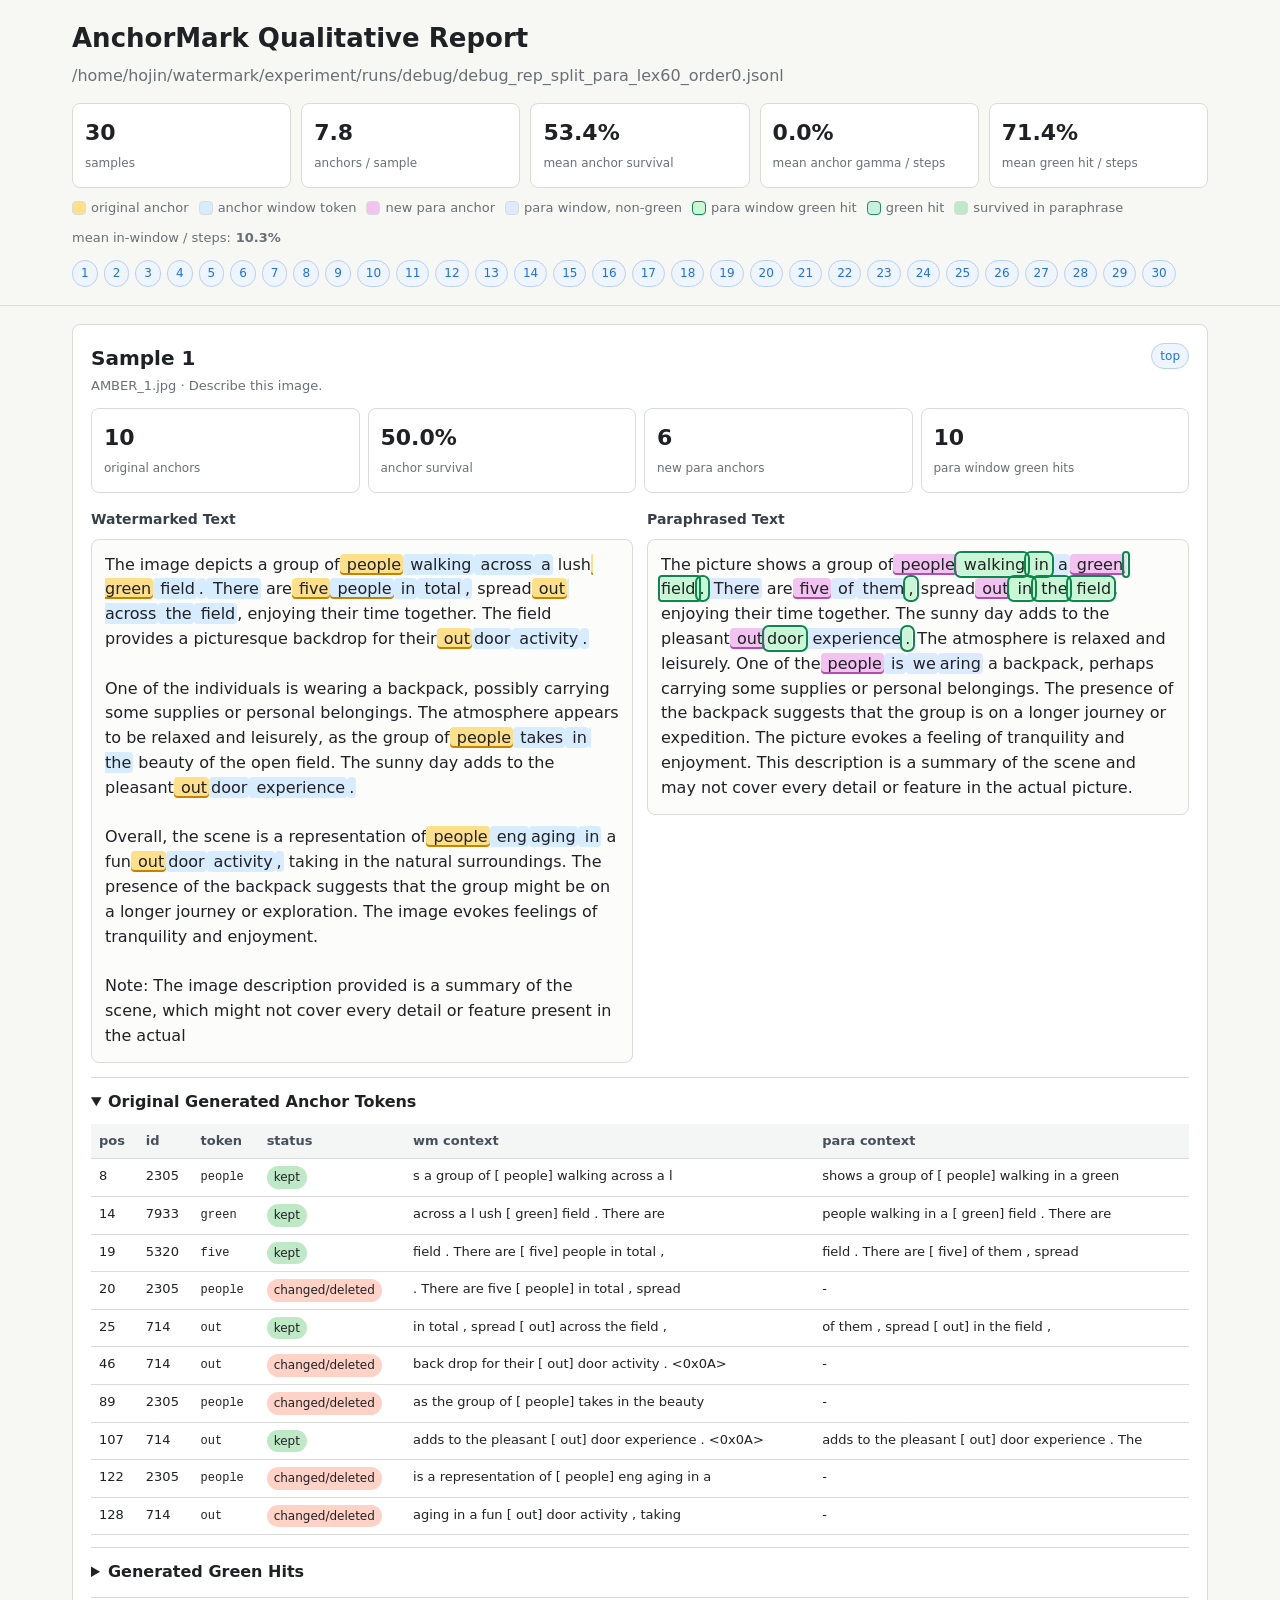
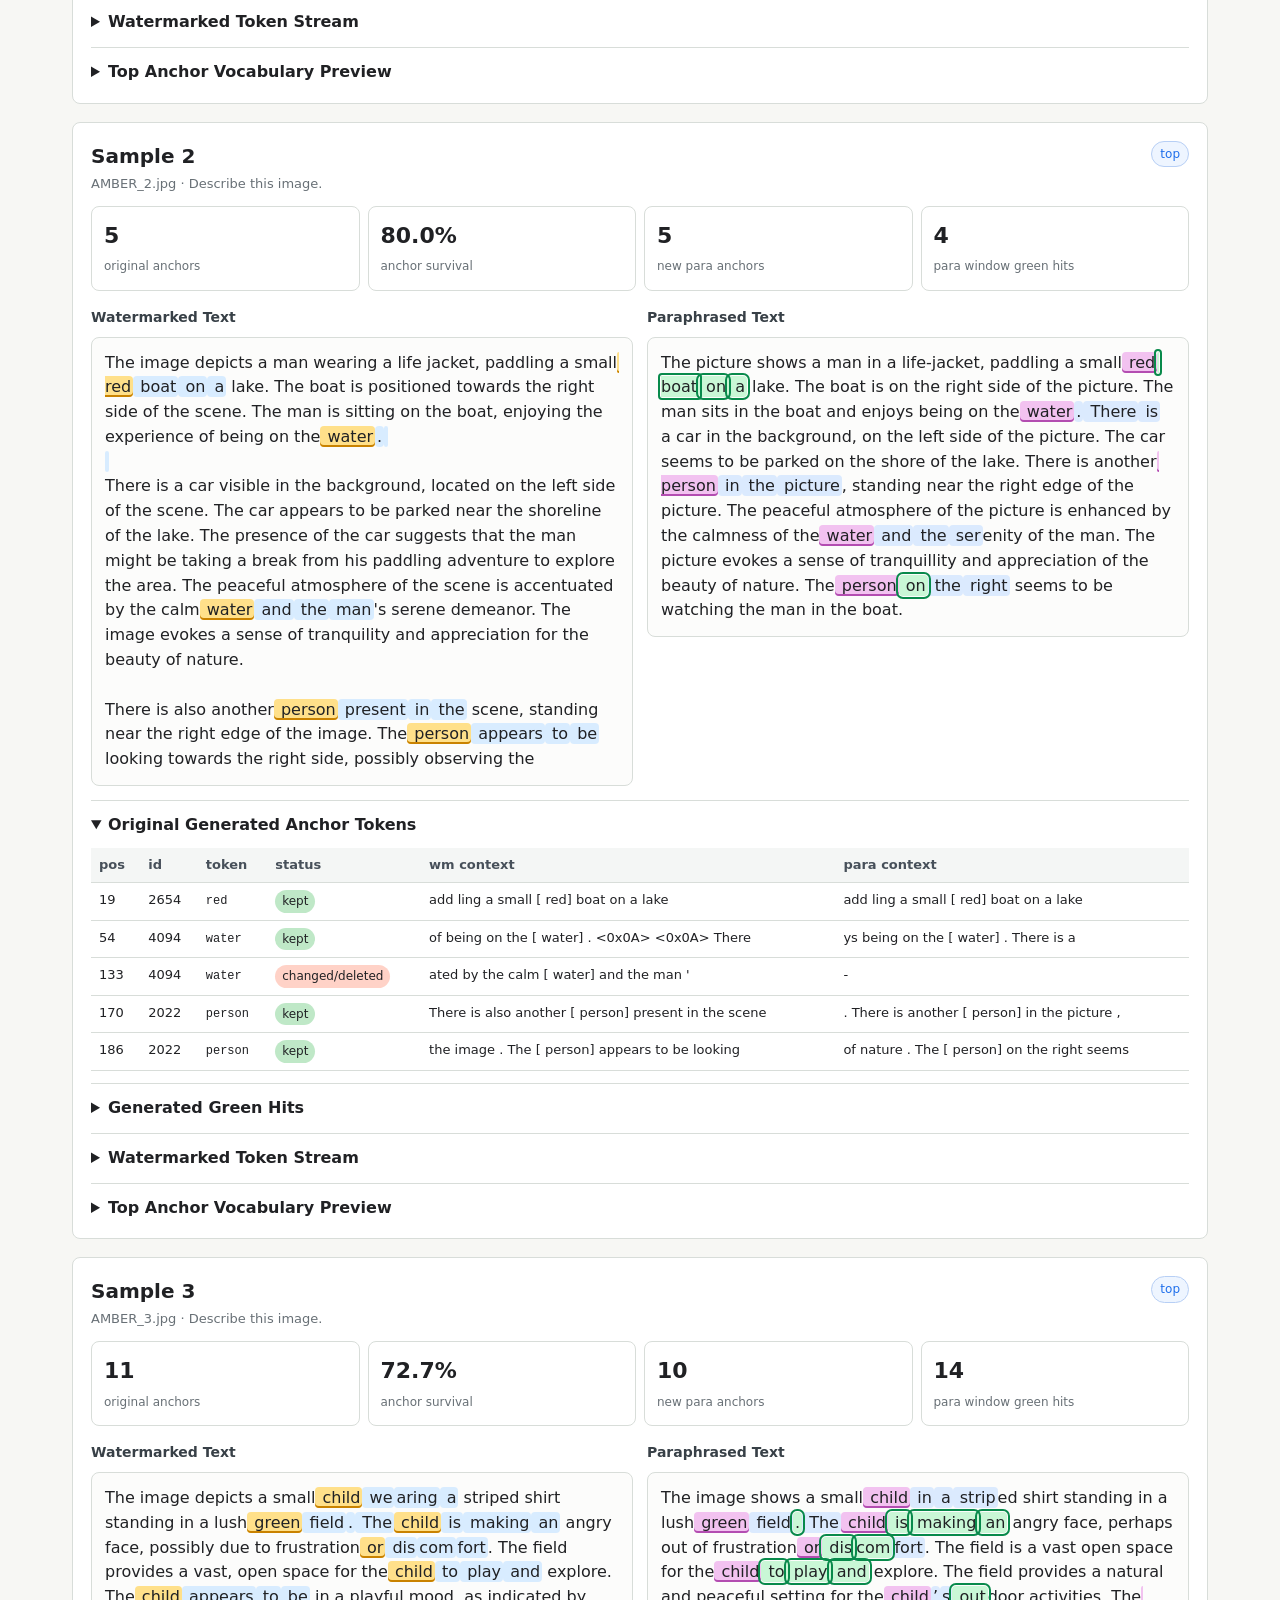
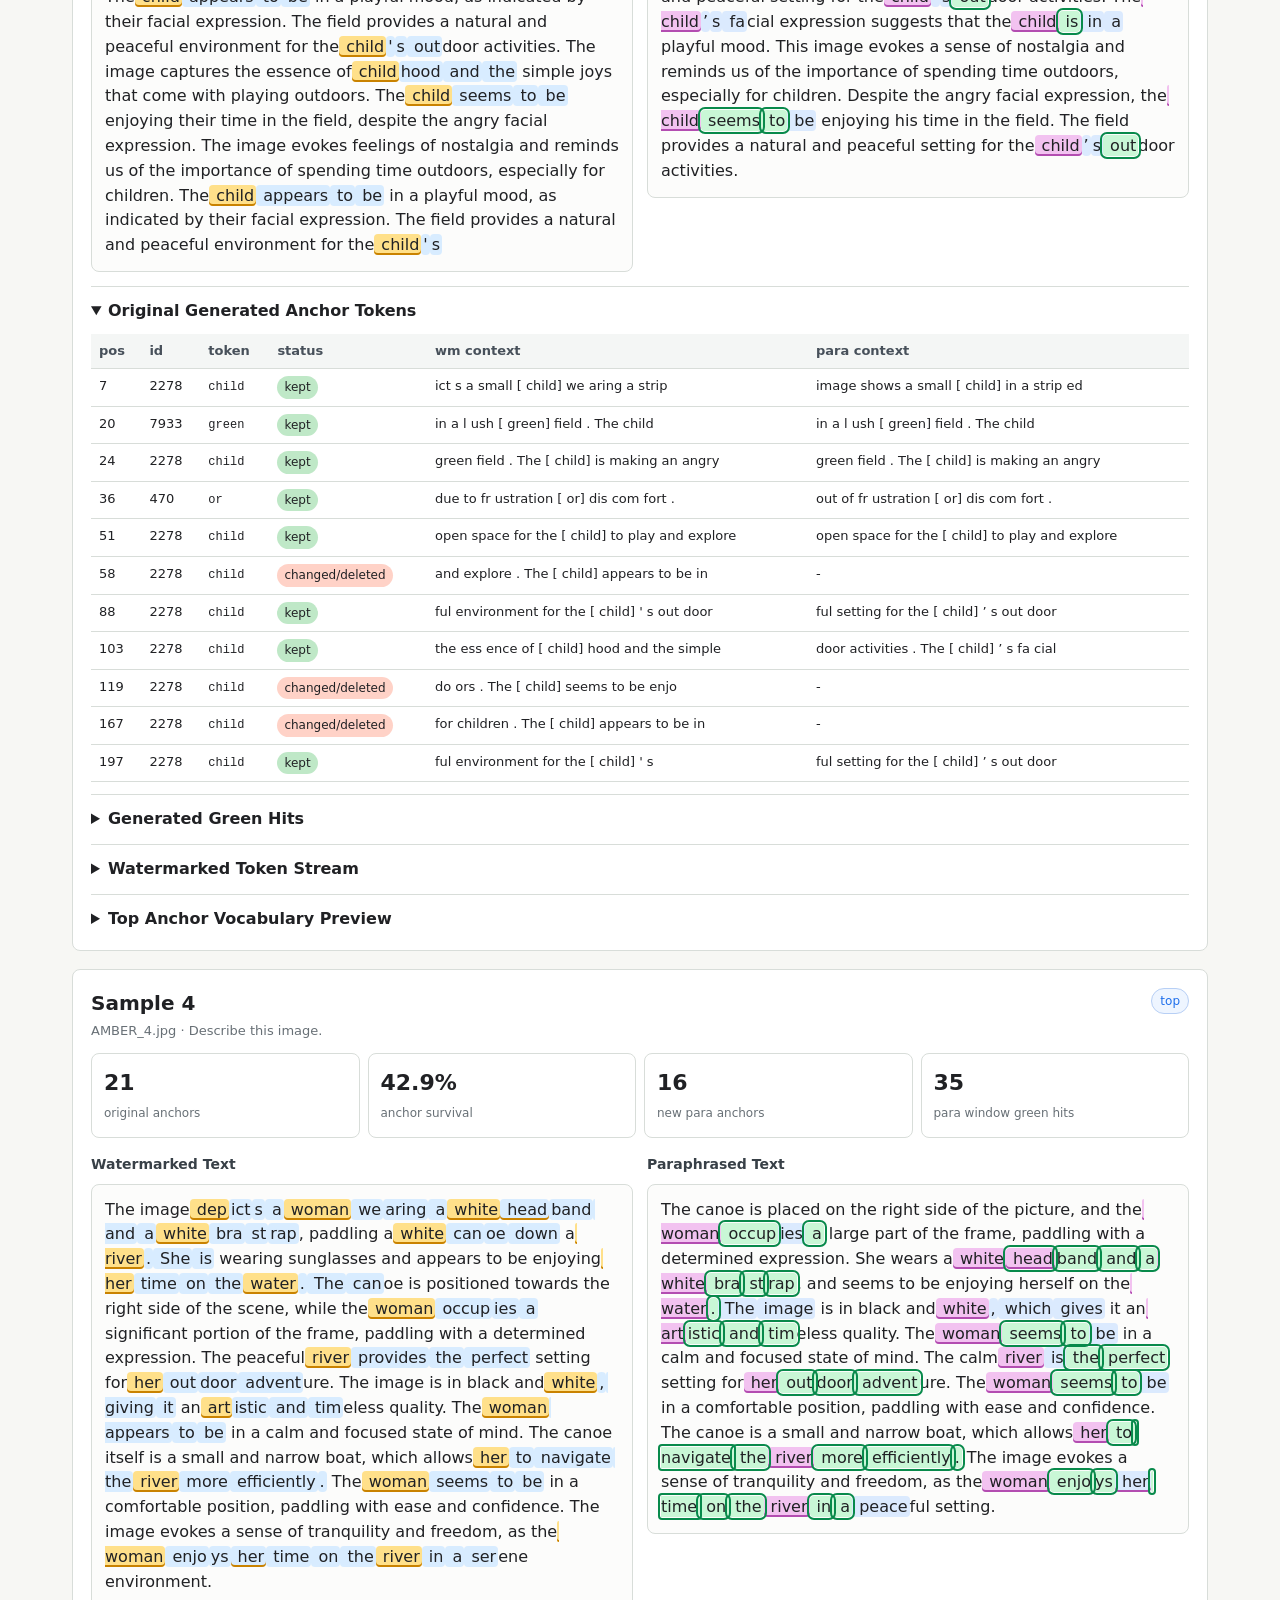
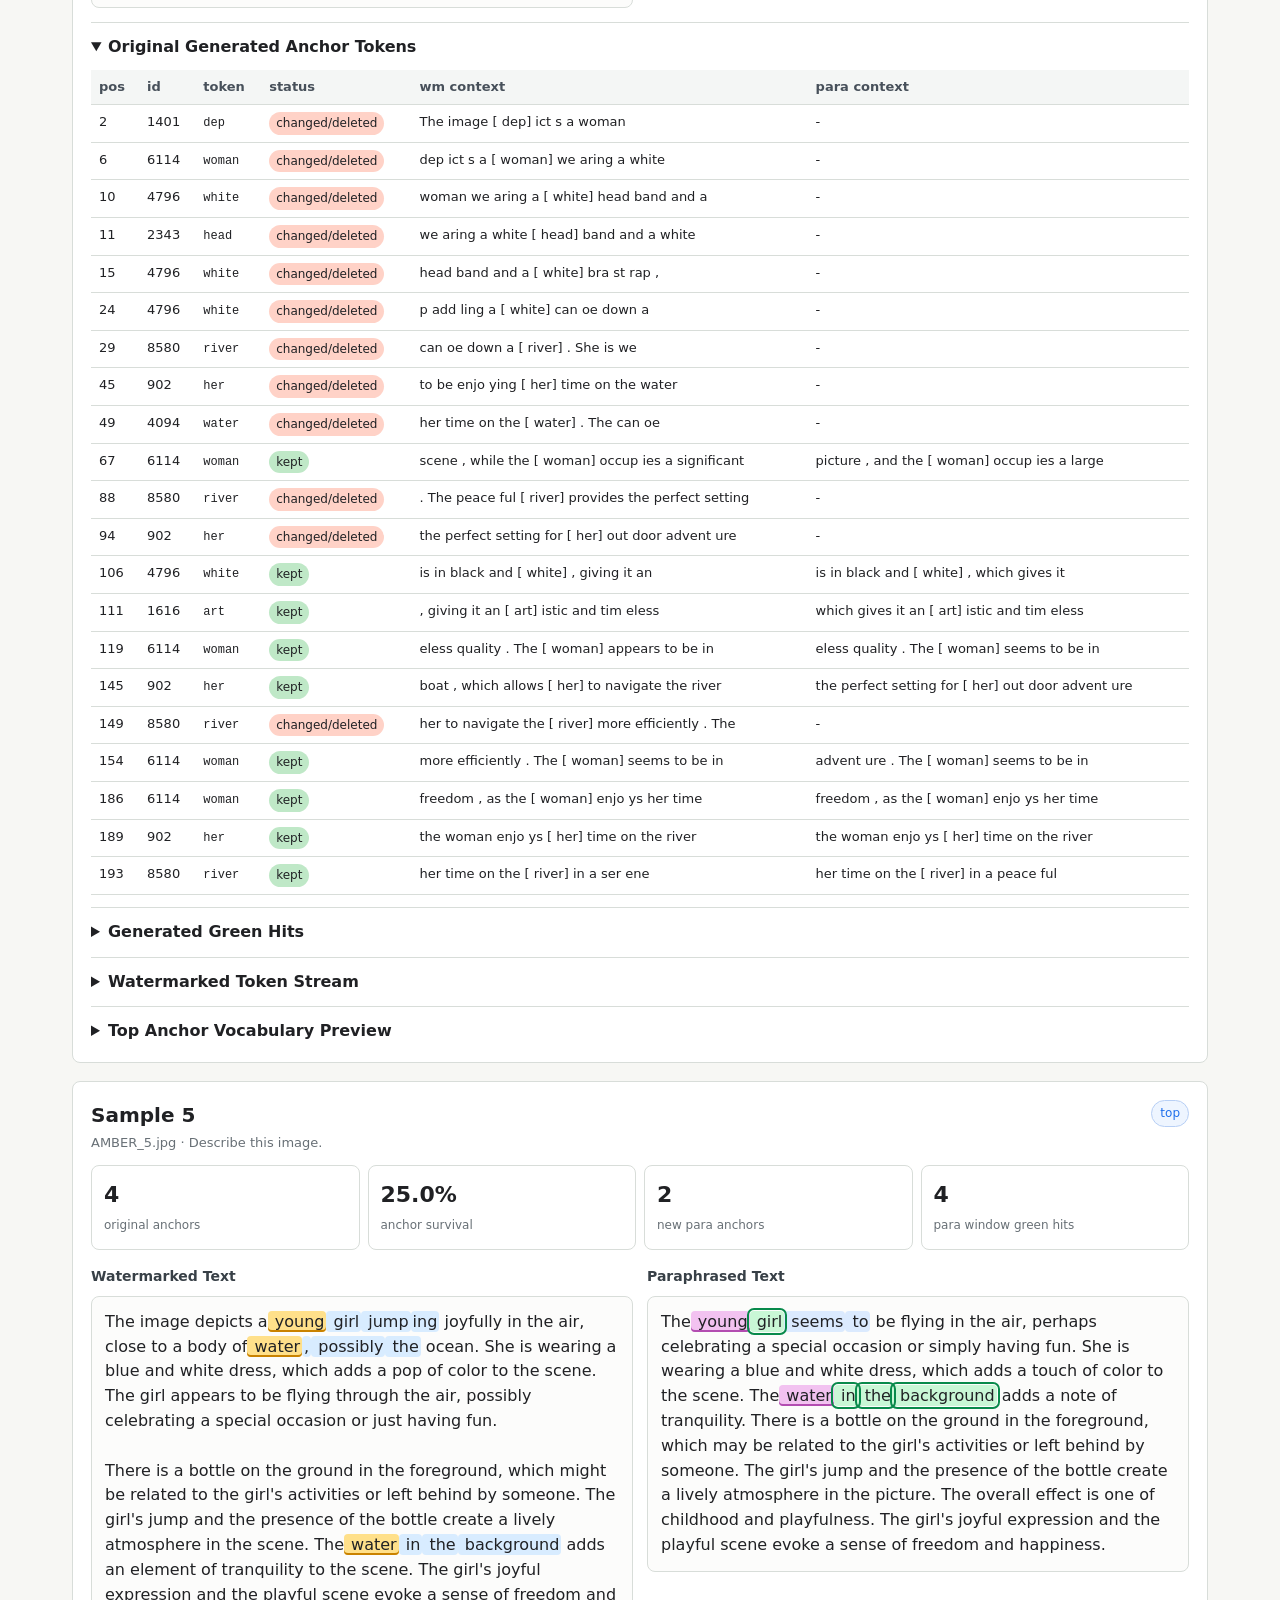
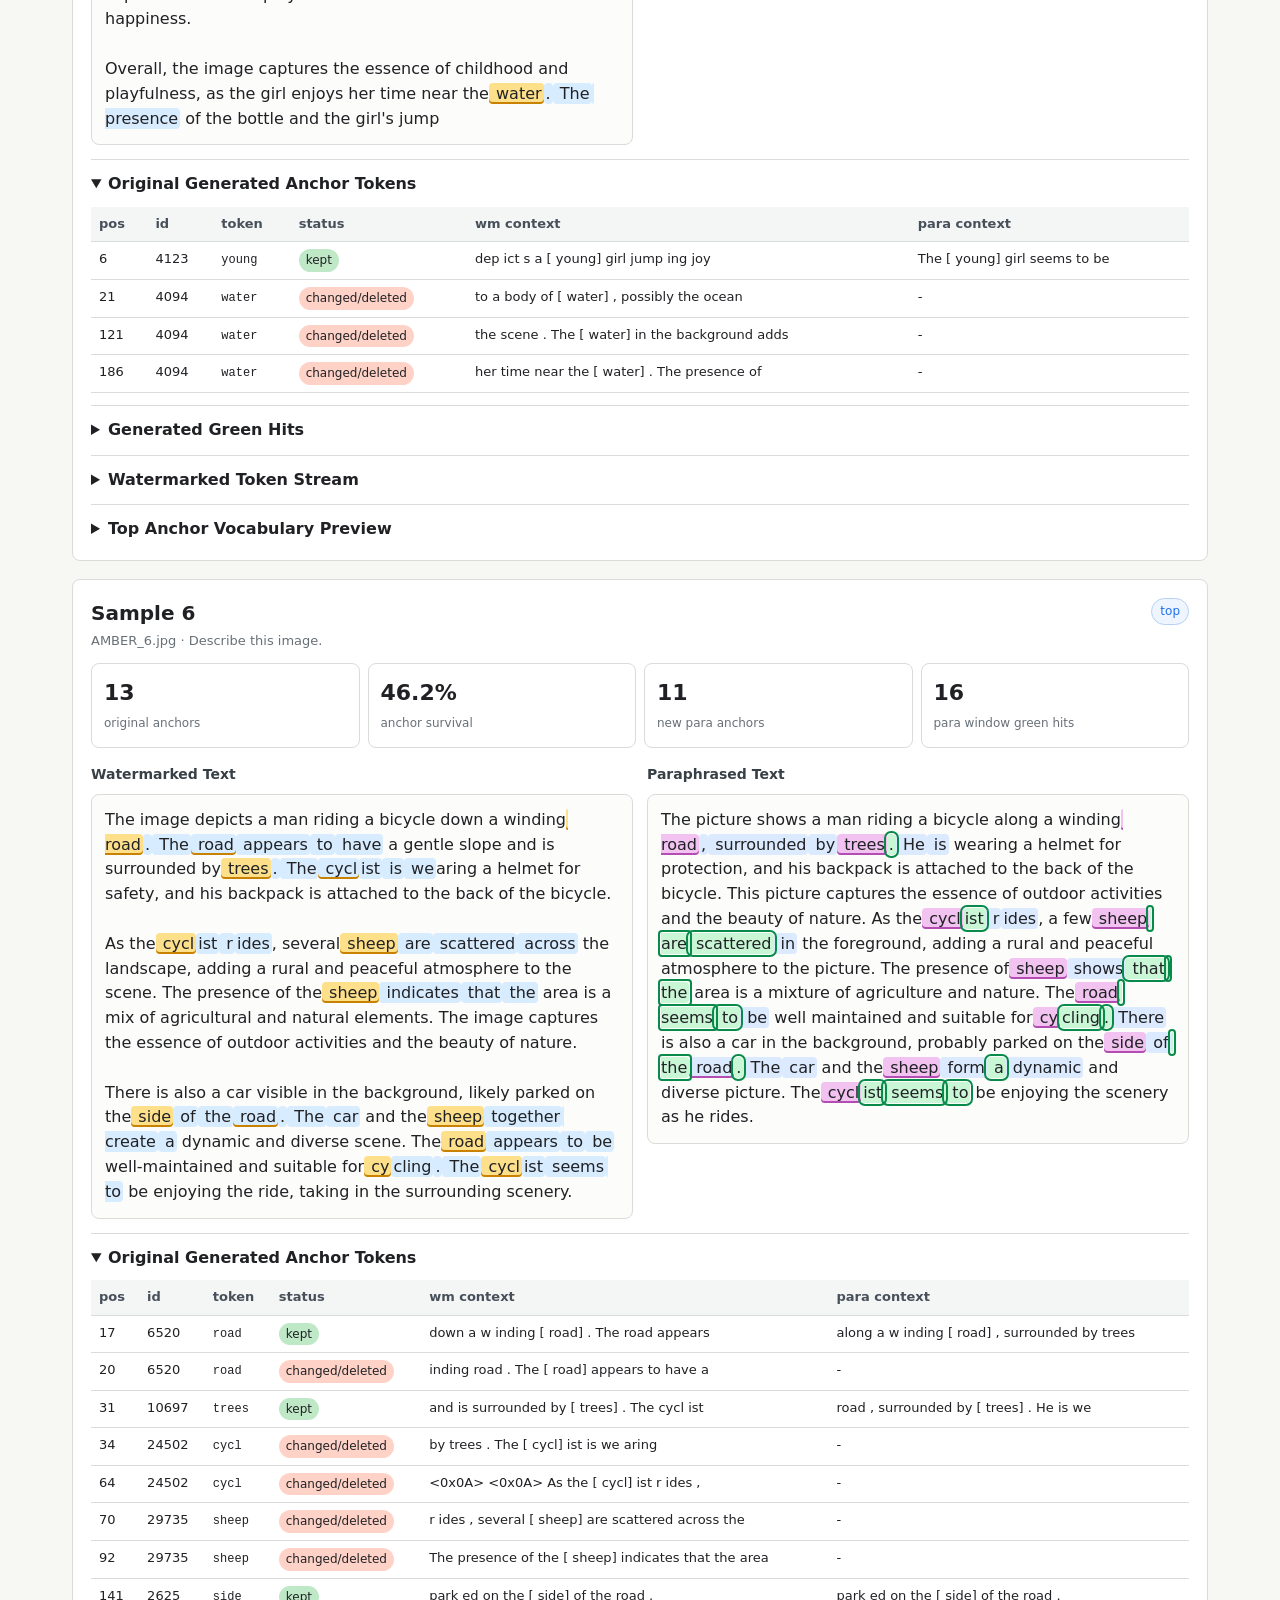
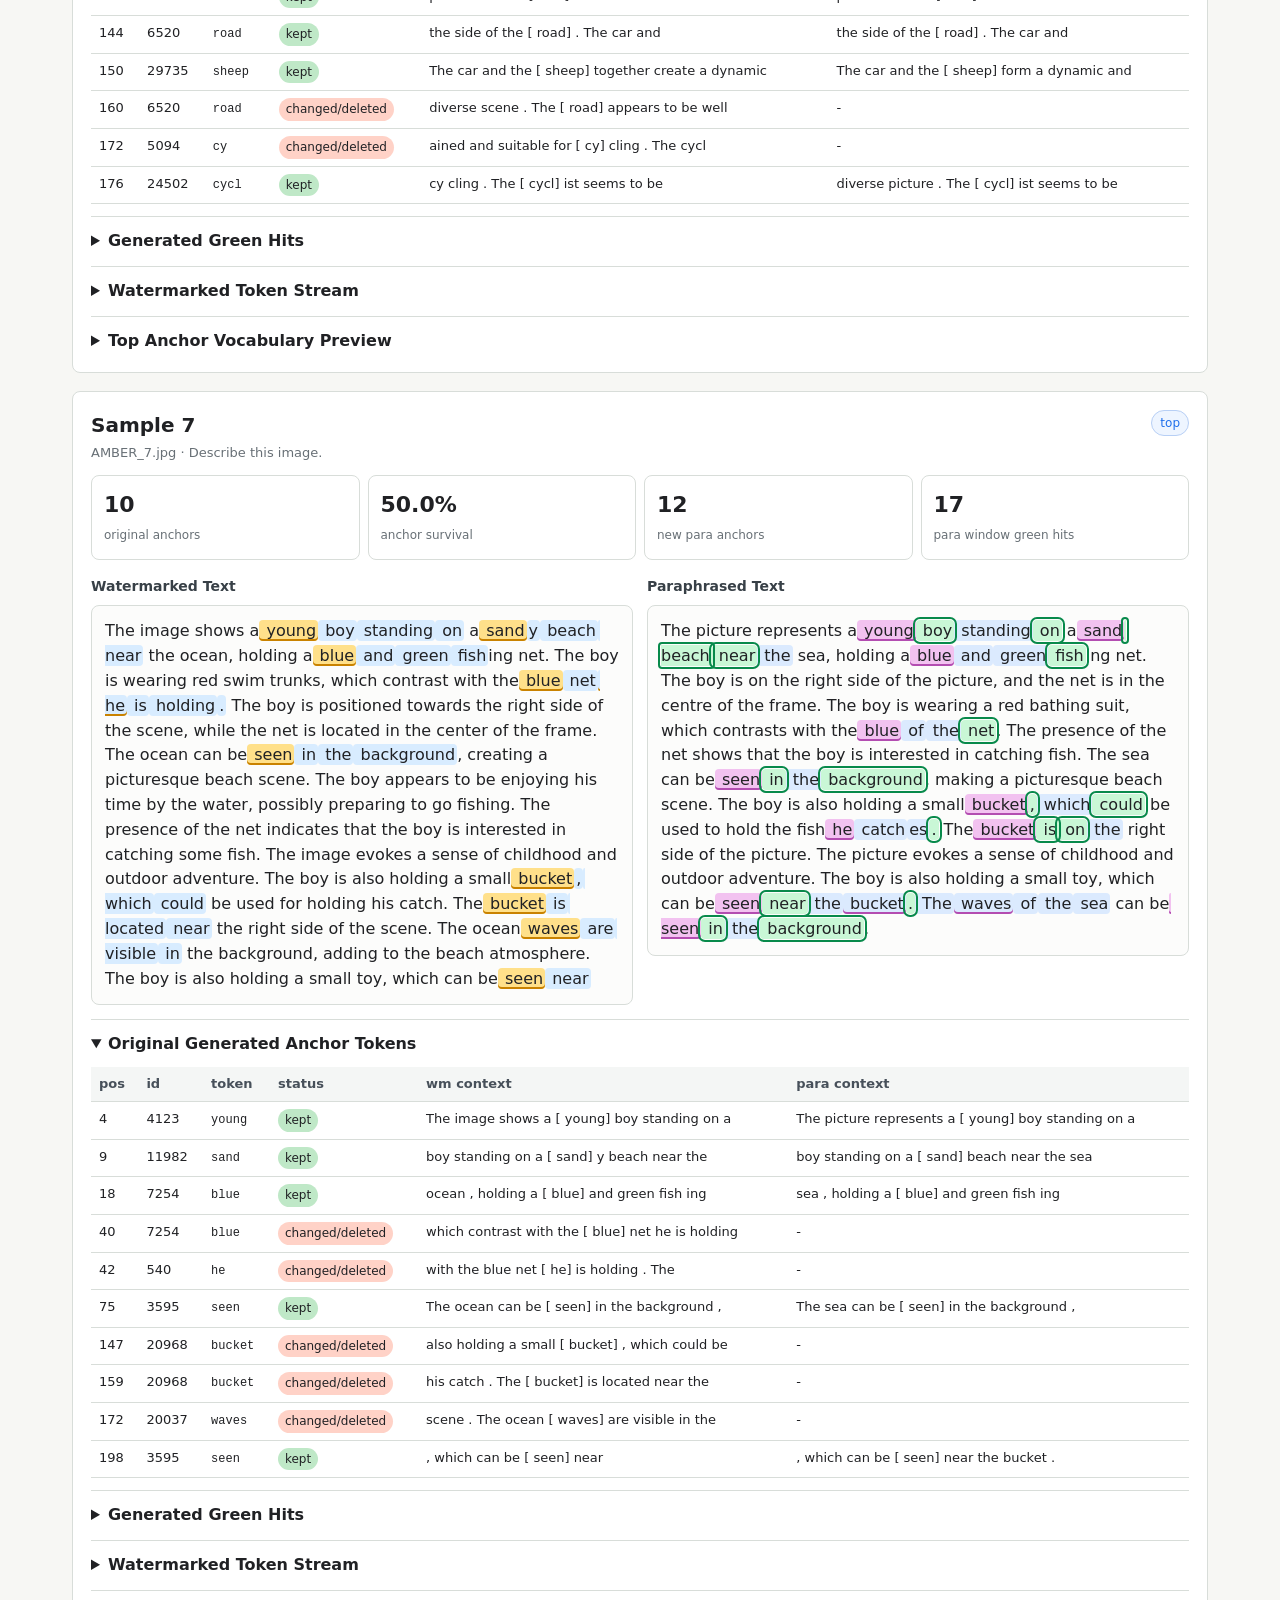
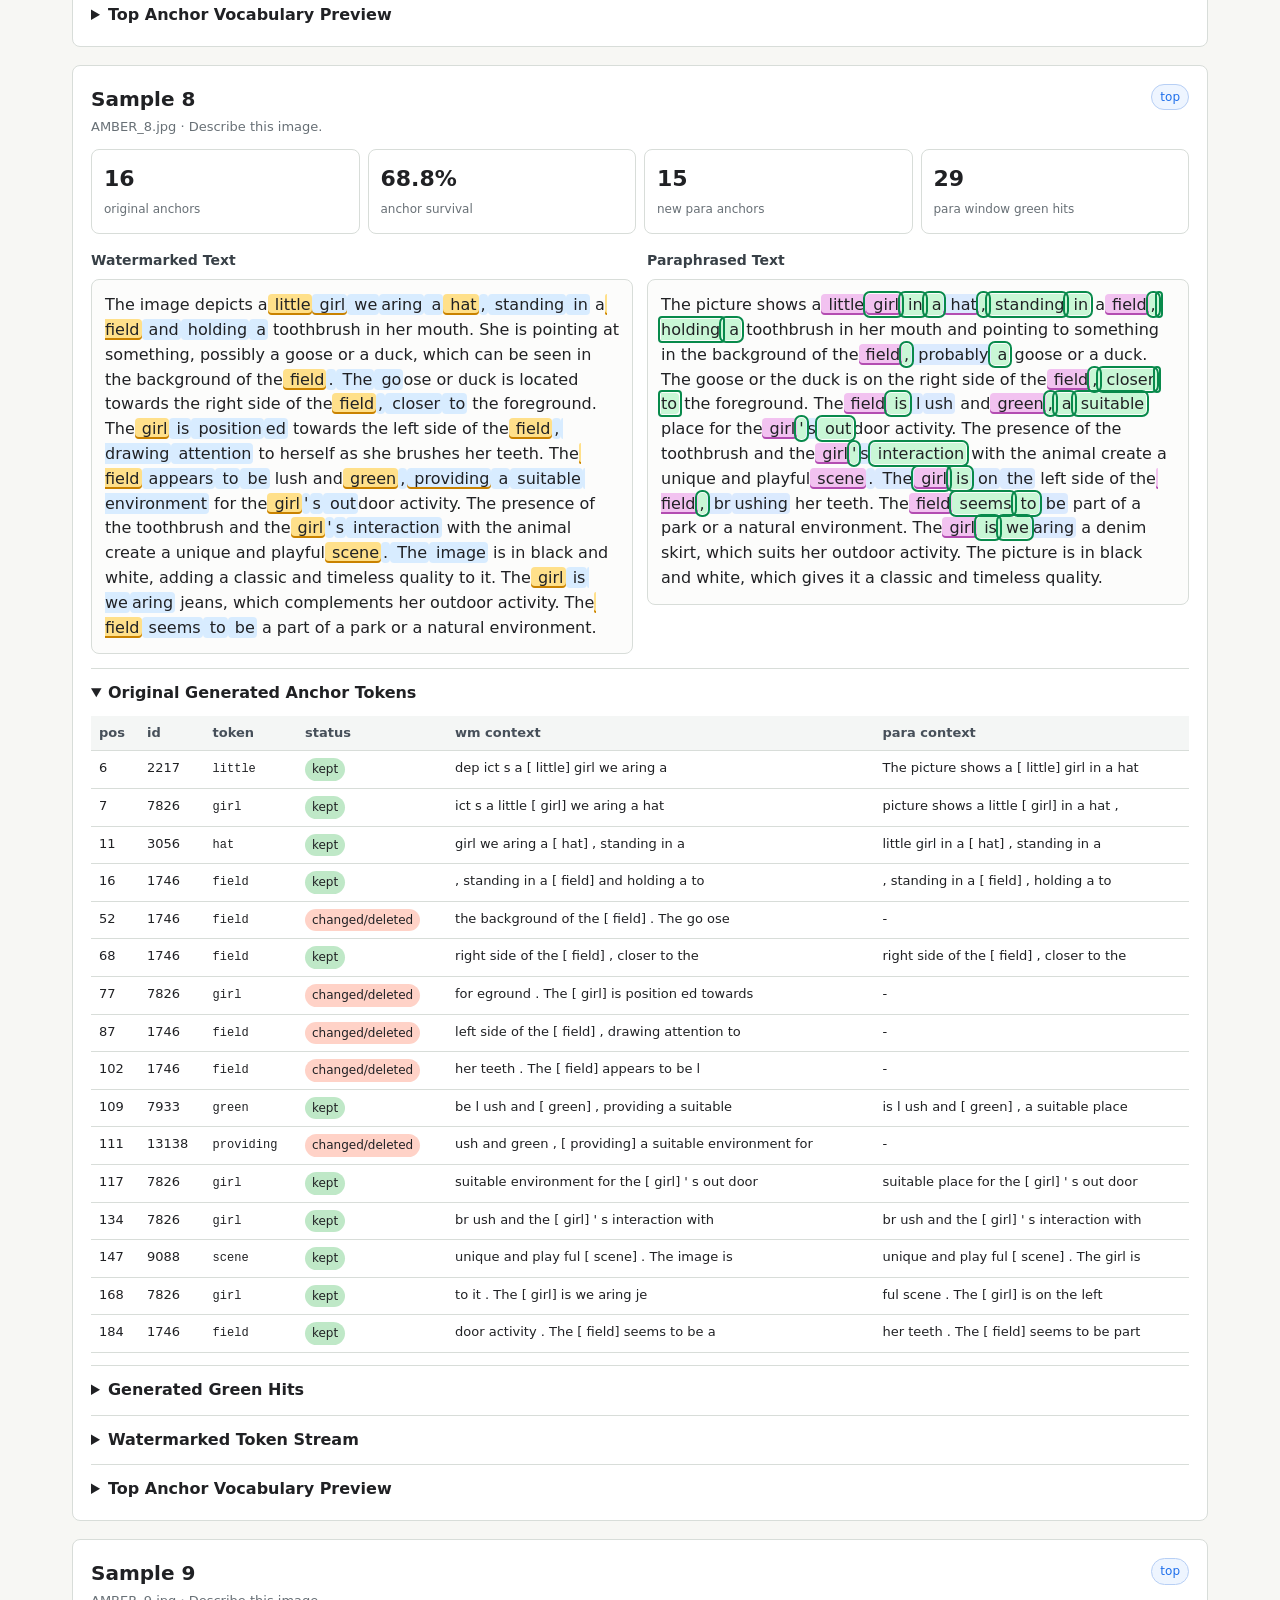
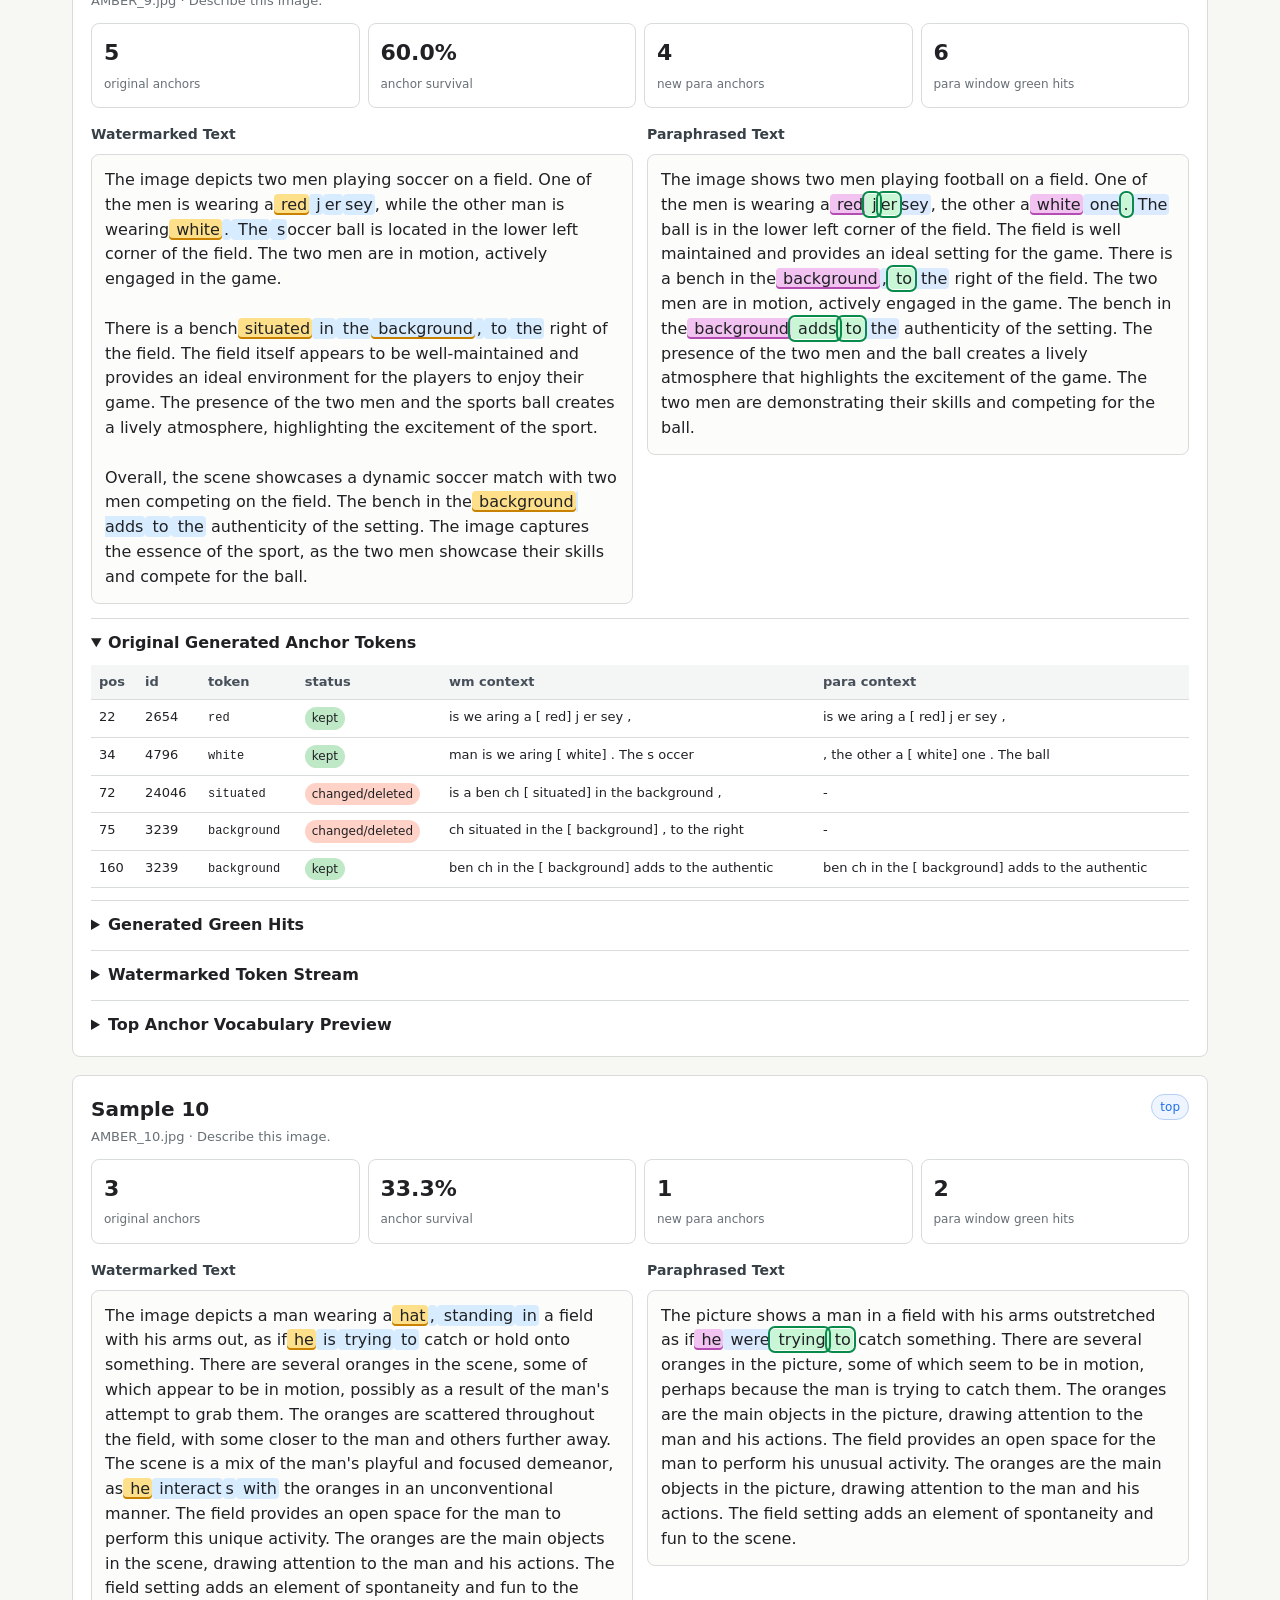
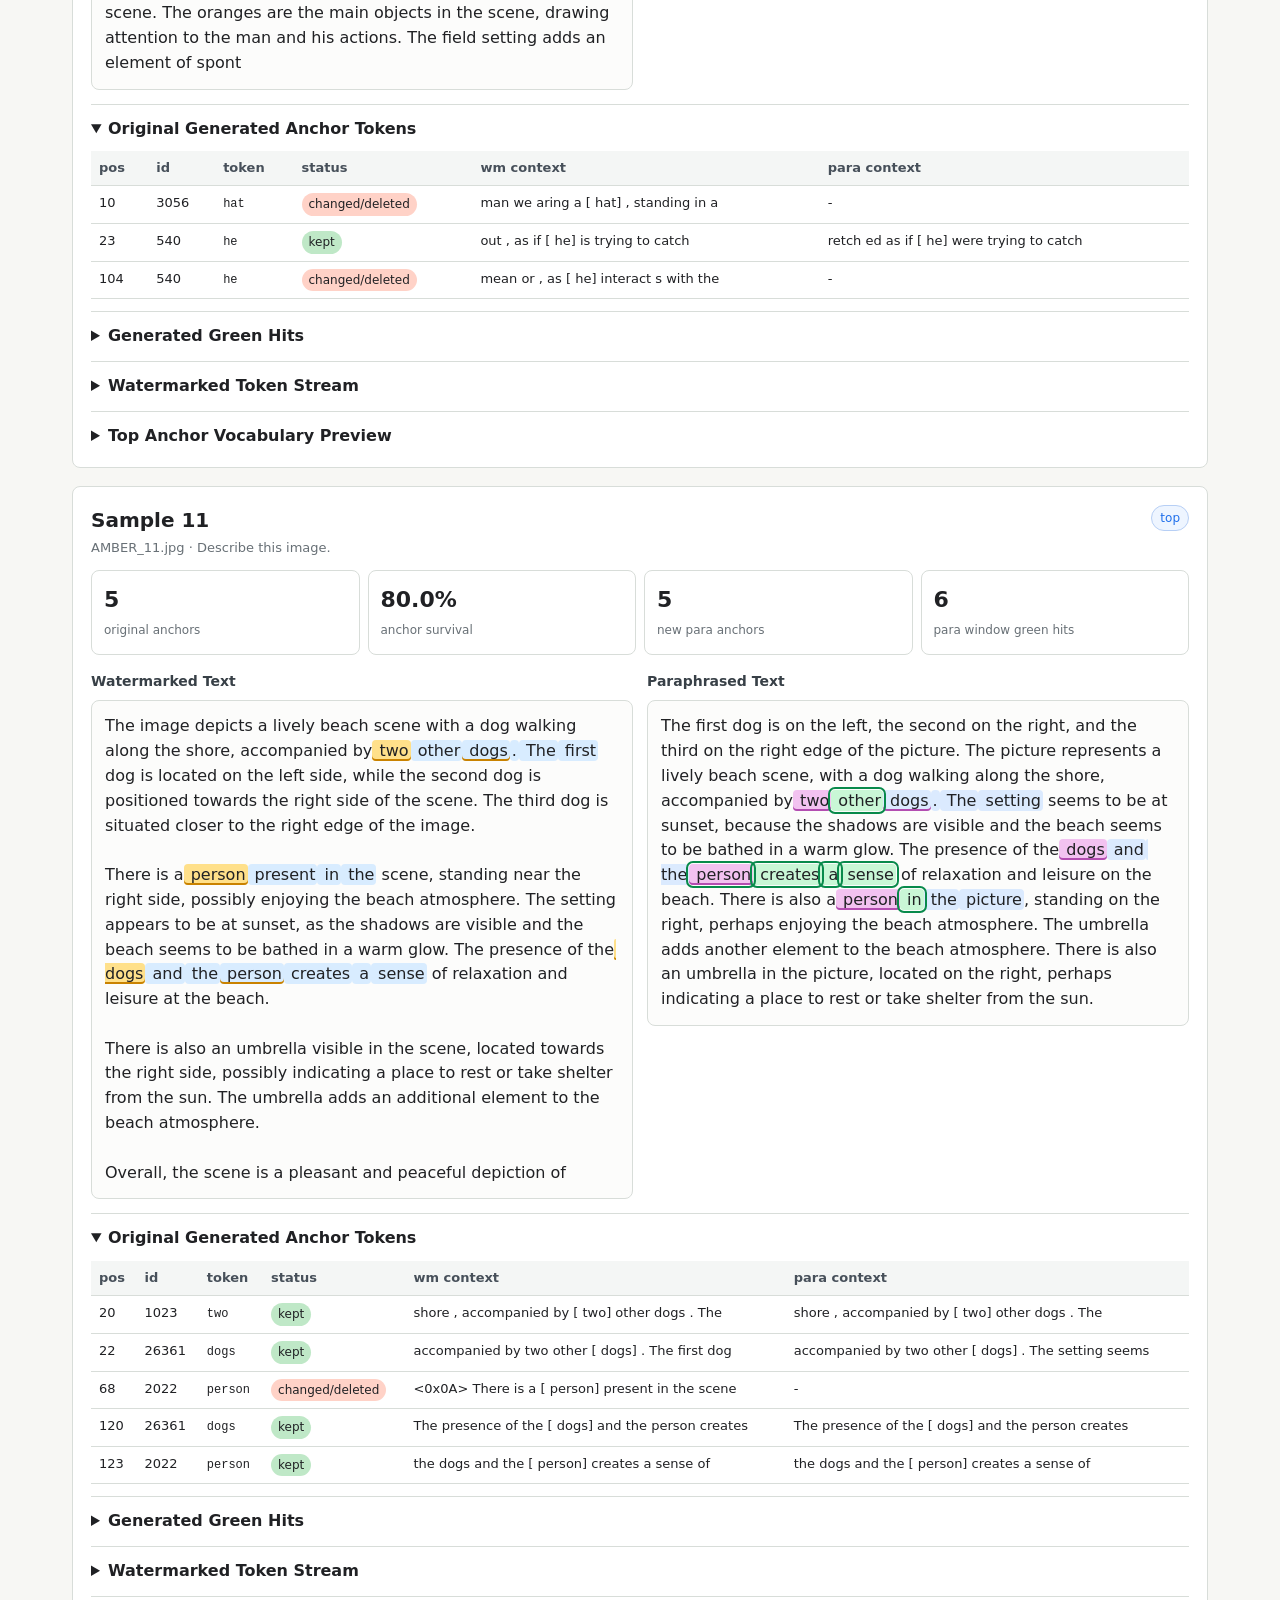
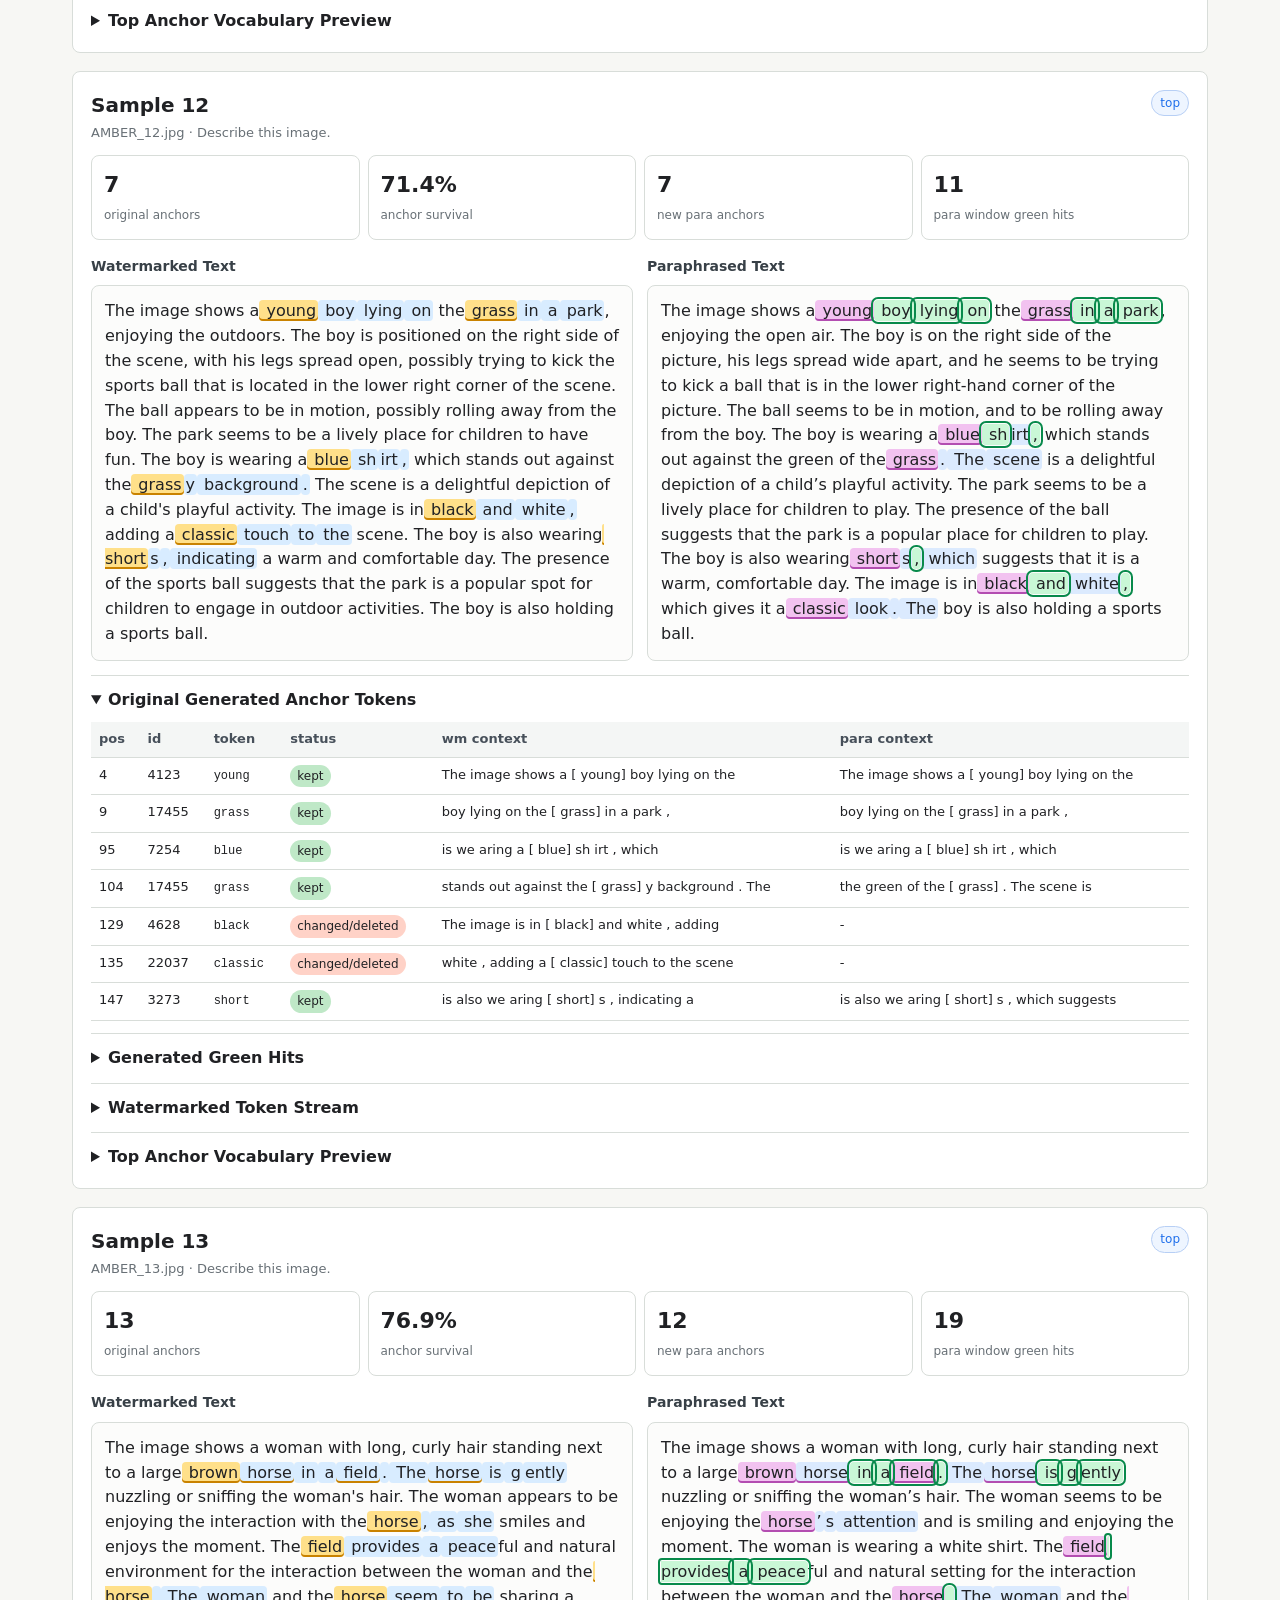
